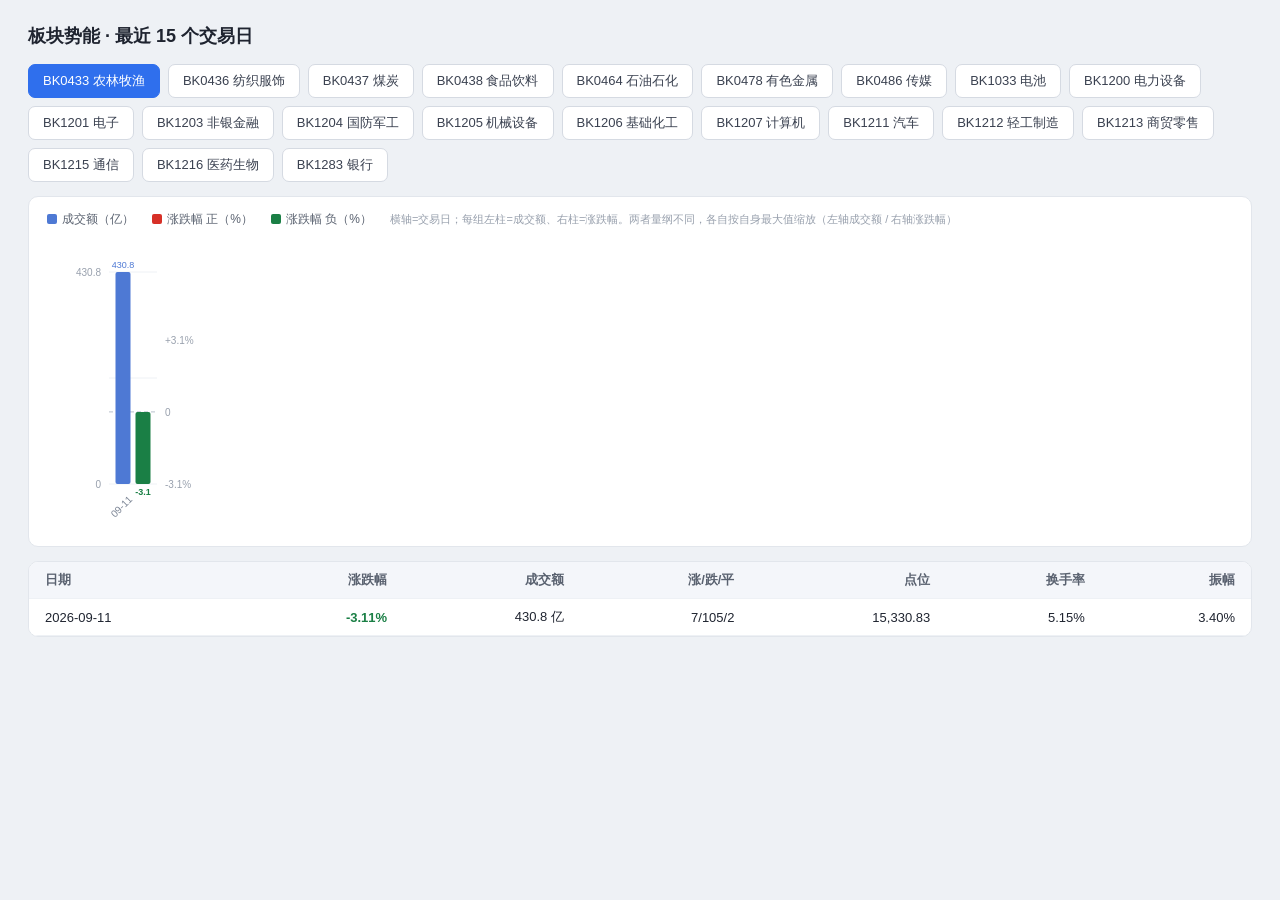
==== data/view.html @ 998f5c21 "add datasource" ====
<!DOCTYPE html><html lang="zh"><head><meta charset="utf-8"><title>板块势能 · 数据</title><style>
* { box-sizing: border-box; }
body { margin: 0; padding: 24px 28px; background: #eef1f5; color: #1f2430;
       font-family: -apple-system, "Segoe UI", "PingFang SC", "Microsoft YaHei", sans-serif; }
h1 { font-size: 18px; margin: 0 0 4px; }
.tabs { display: flex; flex-wrap: wrap; gap: 8px; margin: 16px 0 14px; }
.tab { padding: 7px 14px; font-size: 13px; border: 1px solid #d5dae2; background: #fff;
       border-radius: 7px; cursor: pointer; color: #3a4150; }
.tab:hover { border-color: #2f6fed; color: #2f6fed; }
.tab.active { background: #2f6fed; color: #fff; border-color: #2f6fed; }
.panel { display: none; }
.panel.active { display: block; }
.wrap { overflow: auto; max-height: 72vh; border: 1px solid #e2e6ec;
        border-radius: 10px; background: #fff; }
table { border-collapse: separate; border-spacing: 0; width: 100%; font-size: 13px; }
th, td { padding: 9px 16px; border-bottom: 1px solid #eef1f5; white-space: nowrap; text-align: right; }
th { position: sticky; top: 0; background: #f4f6fa; color: #5a6270; font-weight: 600; z-index: 2; }
th:first-child, td:first-child { position: sticky; left: 0; text-align: left; }
th:first-child { background: #f4f6fa; z-index: 3; }
td:first-child { background: #fff; font-weight: 500; }
tbody tr:hover td { background: #eef4ff; }
tbody tr:hover td:first-child { background: #eef4ff; }
.up { color: #d73027; font-weight: 600; }
.down { color: #1a7f45; font-weight: 600; }
.flat { color: #8a93a3; }

/* 图形化：成交额 + 涨跌幅 柱状图 */
.chart-card { background: #fff; border: 1px solid #e2e6ec; border-radius: 10px;
              padding: 14px 18px 8px; margin-bottom: 14px; overflow-x: auto; }
.legend { display: flex; flex-wrap: wrap; align-items: center; gap: 18px;
          font-size: 12px; color: #5a6270; margin-bottom: 10px; }
.legend i.sw { display: inline-block; width: 10px; height: 10px; border-radius: 2px;
               margin-right: 5px; vertical-align: -1px; }
.sw.amt { background: #4e79d4; }
.sw.up { background: #d73027; }
.sw.down { background: #1a7f45; }
.legend .hint { color: #98a0ad; font-size: 11px; }
.chart-svg { display: block; }
.chart-svg .grid { stroke: #eef1f5; stroke-width: 1; }
.chart-svg .zero { stroke: #b9c0cc; stroke-width: 1; stroke-dasharray: 4 3; }
.chart-svg .axis { font-size: 10px; fill: #98a0ad; }
.chart-svg .val { font-size: 9px; }
.chart-svg .val.amt { fill: #4e79d4; }
.chart-svg .val.up { fill: #d73027; }
.chart-svg .val.down { fill: #1a7f45; }
.chart-svg .val.na { fill: #c2c8d2; }
.chart-svg .date { font-size: 10px; fill: #7b8494; }
</style></head><body><h1>板块势能 · 最近 15 个交易日</h1><div class="tabs"><button class="tab active" data-tab="BK0433" onclick="showTab('BK0433')">BK0433 农林牧渔</button><button class="tab" data-tab="BK0436" onclick="showTab('BK0436')">BK0436 纺织服饰</button><button class="tab" data-tab="BK0437" onclick="showTab('BK0437')">BK0437 煤炭</button><button class="tab" data-tab="BK0438" onclick="showTab('BK0438')">BK0438 食品饮料</button><button class="tab" data-tab="BK0464" onclick="showTab('BK0464')">BK0464 石油石化</button><button class="tab" data-tab="BK0478" onclick="showTab('BK0478')">BK0478 有色金属</button><button class="tab" data-tab="BK0486" onclick="showTab('BK0486')">BK0486 传媒</button><button class="tab" data-tab="BK1033" onclick="showTab('BK1033')">BK1033 电池</button><button class="tab" data-tab="BK1200" onclick="showTab('BK1200')">BK1200 电力设备</button><button class="tab" data-tab="BK1201" onclick="showTab('BK1201')">BK1201 电子</button><button class="tab" data-tab="BK1203" onclick="showTab('BK1203')">BK1203 非银金融</button><button class="tab" data-tab="BK1204" onclick="showTab('BK1204')">BK1204 国防军工</button><button class="tab" data-tab="BK1205" onclick="showTab('BK1205')">BK1205 机械设备</button><button class="tab" data-tab="BK1206" onclick="showTab('BK1206')">BK1206 基础化工</button><button class="tab" data-tab="BK1207" onclick="showTab('BK1207')">BK1207 计算机</button><button class="tab" data-tab="BK1211" onclick="showTab('BK1211')">BK1211 汽车</button><button class="tab" data-tab="BK1212" onclick="showTab('BK1212')">BK1212 轻工制造</button><button class="tab" data-tab="BK1213" onclick="showTab('BK1213')">BK1213 商贸零售</button><button class="tab" data-tab="BK1215" onclick="showTab('BK1215')">BK1215 通信</button><button class="tab" data-tab="BK1216" onclick="showTab('BK1216')">BK1216 医药生物</button><button class="tab" data-tab="BK1283" onclick="showTab('BK1283')">BK1283 银行</button></div><div class="panel active" id="panel-BK0433"><div class="chart-card"><div class="legend"><span><i class="sw amt"></i>成交额（亿）</span><span><i class="sw up"></i>涨跌幅 正（%）</span><span><i class="sw down"></i>涨跌幅 负（%）</span><span class="hint">横轴=交易日；每组左柱=成交额、右柱=涨跌幅。两者量纲不同，各自按自身最大值缩放（左轴成交额 / 右轴涨跌幅）</span></div><svg class="chart-svg" width="166" height="300" viewBox="0 0 166 300" xmlns="http://www.w3.org/2000/svg"><line class="grid" x1="62" y1="246.0" x2="110" y2="246.0"/><line class="grid" x1="62" y1="140.0" x2="110" y2="140.0"/><line class="grid" x1="62" y1="34.0" x2="110" y2="34.0"/><text class="axis amt" x="54" y="250" text-anchor="end">0</text><text class="axis amt" x="54" y="38" text-anchor="end">430.8</text><line class="zero" x1="62" y1="173.9" x2="110" y2="173.9"/><text class="axis pct" x="118" y="105.84000000000002">+3.1%</text><text class="axis pct" x="118" y="177.92000000000002">0</text><text class="axis pct" x="118" y="250.0">-3.1%</text><rect x="68.5" y="34.0" width="15" height="212.0" rx="2" fill="#4e79d4"><title>2026-09-11 成交额 430.8 亿</title></rect><text class="val amt" x="76.0" y="30.0" text-anchor="middle">430.8</text><rect x="88.5" y="173.9" width="15" height="72.1" rx="2" fill="#1a7f45"><title>2026-09-11 涨跌幅 -3.11%</title></rect><text class="val down" x="96.0" y="257.0" text-anchor="middle">-3.1</text><text class="date" x="86.0" y="262" text-anchor="end" transform="rotate(-45 86.0 262)">09-11</text></svg></div><div class="wrap"><table><thead><tr><th>日期</th><th>涨跌幅</th><th>成交额</th><th>涨/跌/平</th><th>点位</th><th>换手率</th><th>振幅</th></tr></thead><tbody><tr><td>2026-09-11</td><td><span class="down">-3.11%</span></td><td>430.8 亿</td><td>7/105/2</td><td>15,330.83</td><td>5.15%</td><td>3.40%</td></tr></tbody></table></div></div><div class="panel" id="panel-BK0436"><div class="chart-card"><div class="legend"><span><i class="sw amt"></i>成交额（亿）</span><span><i class="sw up"></i>涨跌幅 正（%）</span><span><i class="sw down"></i>涨跌幅 负（%）</span><span class="hint">横轴=交易日；每组左柱=成交额、右柱=涨跌幅。两者量纲不同，各自按自身最大值缩放（左轴成交额 / 右轴涨跌幅）</span></div><svg class="chart-svg" width="166" height="300" viewBox="0 0 166 300" xmlns="http://www.w3.org/2000/svg"><line class="grid" x1="62" y1="246.0" x2="110" y2="246.0"/><line class="grid" x1="62" y1="140.0" x2="110" y2="140.0"/><line class="grid" x1="62" y1="34.0" x2="110" y2="34.0"/><text class="axis amt" x="54" y="250" text-anchor="end">0</text><text class="axis amt" x="54" y="38" text-anchor="end">102.2</text><line class="zero" x1="62" y1="173.9" x2="110" y2="173.9"/><text class="axis pct" x="118" y="105.84000000000002">+2.4%</text><text class="axis pct" x="118" y="177.92000000000002">0</text><text class="axis pct" x="118" y="250.0">-2.4%</text><rect x="68.5" y="34.0" width="15" height="212.0" rx="2" fill="#4e79d4"><title>2026-09-11 成交额 102.2 亿</title></rect><text class="val amt" x="76.0" y="30.0" text-anchor="middle">102.2</text><rect x="88.5" y="173.9" width="15" height="72.1" rx="2" fill="#1a7f45"><title>2026-09-11 涨跌幅 -2.37%</title></rect><text class="val down" x="96.0" y="257.0" text-anchor="middle">-2.4</text><text class="date" x="86.0" y="262" text-anchor="end" transform="rotate(-45 86.0 262)">09-11</text></svg></div><div class="wrap"><table><thead><tr><th>日期</th><th>涨跌幅</th><th>成交额</th><th>涨/跌/平</th><th>点位</th><th>换手率</th><th>振幅</th></tr></thead><tbody><tr><td>2026-09-11</td><td><span class="down">-2.37%</span></td><td>102.2 亿</td><td>8/100/4</td><td>13,237.11</td><td>1.89%</td><td>2.51%</td></tr></tbody></table></div></div><div class="panel" id="panel-BK0437"><div class="chart-card"><div class="legend"><span><i class="sw amt"></i>成交额（亿）</span><span><i class="sw up"></i>涨跌幅 正（%）</span><span><i class="sw down"></i>涨跌幅 负（%）</span><span class="hint">横轴=交易日；每组左柱=成交额、右柱=涨跌幅。两者量纲不同，各自按自身最大值缩放（左轴成交额 / 右轴涨跌幅）</span></div><svg class="chart-svg" width="166" height="300" viewBox="0 0 166 300" xmlns="http://www.w3.org/2000/svg"><line class="grid" x1="62" y1="246.0" x2="110" y2="246.0"/><line class="grid" x1="62" y1="140.0" x2="110" y2="140.0"/><line class="grid" x1="62" y1="34.0" x2="110" y2="34.0"/><text class="axis amt" x="54" y="250" text-anchor="end">0</text><text class="axis amt" x="54" y="38" text-anchor="end">158.4</text><line class="zero" x1="62" y1="173.9" x2="110" y2="173.9"/><text class="axis pct" x="118" y="105.84000000000002">+3.0%</text><text class="axis pct" x="118" y="177.92000000000002">0</text><text class="axis pct" x="118" y="250.0">-3.0%</text><rect x="68.5" y="34.0" width="15" height="212.0" rx="2" fill="#4e79d4"><title>2026-09-11 成交额 158.4 亿</title></rect><text class="val amt" x="76.0" y="30.0" text-anchor="middle">158.4</text><rect x="88.5" y="173.9" width="15" height="72.1" rx="2" fill="#1a7f45"><title>2026-09-11 涨跌幅 -2.98%</title></rect><text class="val down" x="96.0" y="257.0" text-anchor="middle">-3.0</text><text class="date" x="86.0" y="262" text-anchor="end" transform="rotate(-45 86.0 262)">09-11</text></svg></div><div class="wrap"><table><thead><tr><th>日期</th><th>涨跌幅</th><th>成交额</th><th>涨/跌/平</th><th>点位</th><th>换手率</th><th>振幅</th></tr></thead><tbody><tr><td>2026-09-11</td><td><span class="down">-2.98%</span></td><td>158.4 亿</td><td>1/33/0</td><td>14,318.35</td><td>1.78%</td><td>4.03%</td></tr></tbody></table></div></div><div class="panel" id="panel-BK0438"><div class="chart-card"><div class="legend"><span><i class="sw amt"></i>成交额（亿）</span><span><i class="sw up"></i>涨跌幅 正（%）</span><span><i class="sw down"></i>涨跌幅 负（%）</span><span class="hint">横轴=交易日；每组左柱=成交额、右柱=涨跌幅。两者量纲不同，各自按自身最大值缩放（左轴成交额 / 右轴涨跌幅）</span></div><svg class="chart-svg" width="166" height="300" viewBox="0 0 166 300" xmlns="http://www.w3.org/2000/svg"><line class="grid" x1="62" y1="246.0" x2="110" y2="246.0"/><line class="grid" x1="62" y1="140.0" x2="110" y2="140.0"/><line class="grid" x1="62" y1="34.0" x2="110" y2="34.0"/><text class="axis amt" x="54" y="250" text-anchor="end">0</text><text class="axis amt" x="54" y="38" text-anchor="end">259.5</text><line class="zero" x1="62" y1="173.9" x2="110" y2="173.9"/><text class="axis pct" x="118" y="105.84000000000002">+2.6%</text><text class="axis pct" x="118" y="177.92000000000002">0</text><text class="axis pct" x="118" y="250.0">-2.6%</text><rect x="68.5" y="34.0" width="15" height="212.0" rx="2" fill="#4e79d4"><title>2026-09-11 成交额 259.5 亿</title></rect><text class="val amt" x="76.0" y="30.0" text-anchor="middle">259.5</text><rect x="88.5" y="173.9" width="15" height="72.1" rx="2" fill="#1a7f45"><title>2026-09-11 涨跌幅 -2.61%</title></rect><text class="val down" x="96.0" y="257.0" text-anchor="middle">-2.6</text><text class="date" x="86.0" y="262" text-anchor="end" transform="rotate(-45 86.0 262)">09-11</text></svg></div><div class="wrap"><table><thead><tr><th>日期</th><th>涨跌幅</th><th>成交额</th><th>涨/跌/平</th><th>点位</th><th>换手率</th><th>振幅</th></tr></thead><tbody><tr><td>2026-09-11</td><td><span class="down">-2.61%</span></td><td>259.5 亿</td><td>9/119/2</td><td>25,776.65</td><td>1.71%</td><td>2.63%</td></tr></tbody></table></div></div><div class="panel" id="panel-BK0464"><div class="chart-card"><div class="legend"><span><i class="sw amt"></i>成交额（亿）</span><span><i class="sw up"></i>涨跌幅 正（%）</span><span><i class="sw down"></i>涨跌幅 负（%）</span><span class="hint">横轴=交易日；每组左柱=成交额、右柱=涨跌幅。两者量纲不同，各自按自身最大值缩放（左轴成交额 / 右轴涨跌幅）</span></div><svg class="chart-svg" width="166" height="300" viewBox="0 0 166 300" xmlns="http://www.w3.org/2000/svg"><line class="grid" x1="62" y1="246.0" x2="110" y2="246.0"/><line class="grid" x1="62" y1="140.0" x2="110" y2="140.0"/><line class="grid" x1="62" y1="34.0" x2="110" y2="34.0"/><text class="axis amt" x="54" y="250" text-anchor="end">0</text><text class="axis amt" x="54" y="38" text-anchor="end">230.9</text><line class="zero" x1="62" y1="173.9" x2="110" y2="173.9"/><text class="axis pct" x="118" y="105.84000000000002">+3.3%</text><text class="axis pct" x="118" y="177.92000000000002">0</text><text class="axis pct" x="118" y="250.0">-3.3%</text><rect x="68.5" y="34.0" width="15" height="212.0" rx="2" fill="#4e79d4"><title>2026-09-11 成交额 230.9 亿</title></rect><text class="val amt" x="76.0" y="30.0" text-anchor="middle">230.9</text><rect x="88.5" y="173.9" width="15" height="72.1" rx="2" fill="#1a7f45"><title>2026-09-11 涨跌幅 -3.26%</title></rect><text class="val down" x="96.0" y="257.0" text-anchor="middle">-3.3</text><text class="date" x="86.0" y="262" text-anchor="end" transform="rotate(-45 86.0 262)">09-11</text></svg></div><div class="wrap"><table><thead><tr><th>日期</th><th>涨跌幅</th><th>成交额</th><th>涨/跌/平</th><th>点位</th><th>换手率</th><th>振幅</th></tr></thead><tbody><tr><td>2026-09-11</td><td><span class="down">-3.26%</span></td><td>230.9 亿</td><td>1/48/0</td><td>6,679.59</td><td>0.68%</td><td>4.45%</td></tr></tbody></table></div></div><div class="panel" id="panel-BK0478"><div class="chart-card"><div class="legend"><span><i class="sw amt"></i>成交额（亿）</span><span><i class="sw up"></i>涨跌幅 正（%）</span><span><i class="sw down"></i>涨跌幅 负（%）</span><span class="hint">横轴=交易日；每组左柱=成交额、右柱=涨跌幅。两者量纲不同，各自按自身最大值缩放（左轴成交额 / 右轴涨跌幅）</span></div><svg class="chart-svg" width="166" height="300" viewBox="0 0 166 300" xmlns="http://www.w3.org/2000/svg"><line class="grid" x1="62" y1="246.0" x2="110" y2="246.0"/><line class="grid" x1="62" y1="140.0" x2="110" y2="140.0"/><line class="grid" x1="62" y1="34.0" x2="110" y2="34.0"/><text class="axis amt" x="54" y="250" text-anchor="end">0</text><text class="axis amt" x="54" y="38" text-anchor="end">1,238.3</text><line class="zero" x1="62" y1="173.9" x2="110" y2="173.9"/><text class="axis pct" x="118" y="105.84000000000002">+3.1%</text><text class="axis pct" x="118" y="177.92000000000002">0</text><text class="axis pct" x="118" y="250.0">-3.1%</text><rect x="68.5" y="34.0" width="15" height="212.0" rx="2" fill="#4e79d4"><title>2026-09-11 成交额 1,238.3 亿</title></rect><text class="val amt" x="76.0" y="30.0" text-anchor="middle">1,238.3</text><rect x="88.5" y="173.9" width="15" height="72.1" rx="2" fill="#1a7f45"><title>2026-09-11 涨跌幅 -3.12%</title></rect><text class="val down" x="96.0" y="257.0" text-anchor="middle">-3.1</text><text class="date" x="86.0" y="262" text-anchor="end" transform="rotate(-45 86.0 262)">09-11</text></svg></div><div class="wrap"><table><thead><tr><th>日期</th><th>涨跌幅</th><th>成交额</th><th>涨/跌/平</th><th>点位</th><th>换手率</th><th>振幅</th></tr></thead><tbody><tr><td>2026-09-11</td><td><span class="down">-3.12%</span></td><td>1,238.3 亿</td><td>9/135/1</td><td>26,880.83</td><td>2.91%</td><td>3.01%</td></tr></tbody></table></div></div><div class="panel" id="panel-BK0486"><div class="chart-card"><div class="legend"><span><i class="sw amt"></i>成交额（亿）</span><span><i class="sw up"></i>涨跌幅 正（%）</span><span><i class="sw down"></i>涨跌幅 负（%）</span><span class="hint">横轴=交易日；每组左柱=成交额、右柱=涨跌幅。两者量纲不同，各自按自身最大值缩放（左轴成交额 / 右轴涨跌幅）</span></div><svg class="chart-svg" width="166" height="300" viewBox="0 0 166 300" xmlns="http://www.w3.org/2000/svg"><line class="grid" x1="62" y1="246.0" x2="110" y2="246.0"/><line class="grid" x1="62" y1="140.0" x2="110" y2="140.0"/><line class="grid" x1="62" y1="34.0" x2="110" y2="34.0"/><text class="axis amt" x="54" y="250" text-anchor="end">0</text><text class="axis amt" x="54" y="38" text-anchor="end">431.6</text><line class="zero" x1="62" y1="173.9" x2="110" y2="173.9"/><text class="axis pct" x="118" y="105.84000000000002">+0.7%</text><text class="axis pct" x="118" y="177.92000000000002">0</text><text class="axis pct" x="118" y="250.0">-0.7%</text><rect x="68.5" y="34.0" width="15" height="212.0" rx="2" fill="#4e79d4"><title>2026-09-11 成交额 431.6 亿</title></rect><text class="val amt" x="76.0" y="30.0" text-anchor="middle">431.6</text><rect x="88.5" y="173.9" width="15" height="72.1" rx="2" fill="#1a7f45"><title>2026-09-11 涨跌幅 -0.74%</title></rect><text class="val down" x="96.0" y="257.0" text-anchor="middle">-0.7</text><text class="date" x="86.0" y="262" text-anchor="end" transform="rotate(-45 86.0 262)">09-11</text></svg></div><div class="wrap"><table><thead><tr><th>日期</th><th>涨跌幅</th><th>成交额</th><th>涨/跌/平</th><th>点位</th><th>换手率</th><th>振幅</th></tr></thead><tbody><tr><td>2026-09-11</td><td><span class="down">-0.74%</span></td><td>431.6 亿</td><td>24/97/7</td><td>9,809.04</td><td>2.89%</td><td>2.62%</td></tr></tbody></table></div></div><div class="panel" id="panel-BK1033"><div class="chart-card"><div class="legend"><span><i class="sw amt"></i>成交额（亿）</span><span><i class="sw up"></i>涨跌幅 正（%）</span><span><i class="sw down"></i>涨跌幅 负（%）</span><span class="hint">横轴=交易日；每组左柱=成交额、右柱=涨跌幅。两者量纲不同，各自按自身最大值缩放（左轴成交额 / 右轴涨跌幅）</span></div><svg class="chart-svg" width="166" height="300" viewBox="0 0 166 300" xmlns="http://www.w3.org/2000/svg"><line class="grid" x1="62" y1="246.0" x2="110" y2="246.0"/><line class="grid" x1="62" y1="140.0" x2="110" y2="140.0"/><line class="grid" x1="62" y1="34.0" x2="110" y2="34.0"/><text class="axis amt" x="54" y="250" text-anchor="end">0</text><text class="axis amt" x="54" y="38" text-anchor="end">464.3</text><line class="zero" x1="62" y1="173.9" x2="110" y2="173.9"/><text class="axis pct" x="118" y="105.84000000000002">+2.5%</text><text class="axis pct" x="118" y="177.92000000000002">0</text><text class="axis pct" x="118" y="250.0">-2.5%</text><rect x="68.5" y="34.0" width="15" height="212.0" rx="2" fill="#4e79d4"><title>2026-09-11 成交额 464.3 亿</title></rect><text class="val amt" x="76.0" y="30.0" text-anchor="middle">464.3</text><rect x="88.5" y="173.9" width="15" height="72.1" rx="2" fill="#1a7f45"><title>2026-09-11 涨跌幅 -2.45%</title></rect><text class="val down" x="96.0" y="257.0" text-anchor="middle">-2.5</text><text class="date" x="86.0" y="262" text-anchor="end" transform="rotate(-45 86.0 262)">09-11</text></svg></div><div class="wrap"><table><thead><tr><th>日期</th><th>涨跌幅</th><th>成交额</th><th>涨/跌/平</th><th>点位</th><th>换手率</th><th>振幅</th></tr></thead><tbody><tr><td>2026-09-11</td><td><span class="down">-2.45%</span></td><td>464.3 亿</td><td>8/98/1</td><td>1,241.95</td><td>2.35%</td><td>3.32%</td></tr></tbody></table></div></div><div class="panel" id="panel-BK1200"><div class="chart-card"><div class="legend"><span><i class="sw amt"></i>成交额（亿）</span><span><i class="sw up"></i>涨跌幅 正（%）</span><span><i class="sw down"></i>涨跌幅 负（%）</span><span class="hint">横轴=交易日；每组左柱=成交额、右柱=涨跌幅。两者量纲不同，各自按自身最大值缩放（左轴成交额 / 右轴涨跌幅）</span></div><svg class="chart-svg" width="166" height="300" viewBox="0 0 166 300" xmlns="http://www.w3.org/2000/svg"><line class="grid" x1="62" y1="246.0" x2="110" y2="246.0"/><line class="grid" x1="62" y1="140.0" x2="110" y2="140.0"/><line class="grid" x1="62" y1="34.0" x2="110" y2="34.0"/><text class="axis amt" x="54" y="250" text-anchor="end">0</text><text class="axis amt" x="54" y="38" text-anchor="end">1,351.2</text><line class="zero" x1="62" y1="173.9" x2="110" y2="173.9"/><text class="axis pct" x="118" y="105.84000000000002">+1.8%</text><text class="axis pct" x="118" y="177.92000000000002">0</text><text class="axis pct" x="118" y="250.0">-1.8%</text><rect x="68.5" y="34.0" width="15" height="212.0" rx="2" fill="#4e79d4"><title>2026-09-11 成交额 1,351.2 亿</title></rect><text class="val amt" x="76.0" y="30.0" text-anchor="middle">1,351.2</text><rect x="88.5" y="173.9" width="15" height="72.1" rx="2" fill="#1a7f45"><title>2026-09-11 涨跌幅 -1.83%</title></rect><text class="val down" x="96.0" y="257.0" text-anchor="middle">-1.8</text><text class="date" x="86.0" y="262" text-anchor="end" transform="rotate(-45 86.0 262)">09-11</text></svg></div><div class="wrap"><table><thead><tr><th>日期</th><th>涨跌幅</th><th>成交额</th><th>涨/跌/平</th><th>点位</th><th>换手率</th><th>振幅</th></tr></thead><tbody><tr><td>2026-09-11</td><td><span class="down">-1.83%</span></td><td>1,351.2 亿</td><td>51/358/3</td><td>5,752.73</td><td>2.35%</td><td>2.51%</td></tr></tbody></table></div></div><div class="panel" id="panel-BK1201"><div class="chart-card"><div class="legend"><span><i class="sw amt"></i>成交额（亿）</span><span><i class="sw up"></i>涨跌幅 正（%）</span><span><i class="sw down"></i>涨跌幅 负（%）</span><span class="hint">横轴=交易日；每组左柱=成交额、右柱=涨跌幅。两者量纲不同，各自按自身最大值缩放（左轴成交额 / 右轴涨跌幅）</span></div><svg class="chart-svg" width="166" height="300" viewBox="0 0 166 300" xmlns="http://www.w3.org/2000/svg"><line class="grid" x1="62" y1="246.0" x2="110" y2="246.0"/><line class="grid" x1="62" y1="140.0" x2="110" y2="140.0"/><line class="grid" x1="62" y1="34.0" x2="110" y2="34.0"/><text class="axis amt" x="54" y="250" text-anchor="end">0</text><text class="axis amt" x="54" y="38" text-anchor="end">4,886.2</text><line class="zero" x1="62" y1="173.9" x2="110" y2="173.9"/><text class="axis pct" x="118" y="105.84000000000002">+1.1%</text><text class="axis pct" x="118" y="177.92000000000002">0</text><text class="axis pct" x="118" y="250.0">-1.1%</text><rect x="68.5" y="34.0" width="15" height="212.0" rx="2" fill="#4e79d4"><title>2026-09-11 成交额 4,886.2 亿</title></rect><text class="val amt" x="76.0" y="30.0" text-anchor="middle">4,886.2</text><rect x="88.5" y="173.9" width="15" height="72.1" rx="2" fill="#1a7f45"><title>2026-09-11 涨跌幅 -1.10%</title></rect><text class="val down" x="96.0" y="257.0" text-anchor="middle">-1.1</text><text class="date" x="86.0" y="262" text-anchor="end" transform="rotate(-45 86.0 262)">09-11</text></svg></div><div class="wrap"><table><thead><tr><th>日期</th><th>涨跌幅</th><th>成交额</th><th>涨/跌/平</th><th>点位</th><th>换手率</th><th>振幅</th></tr></thead><tbody><tr><td>2026-09-11</td><td><span class="down">-1.10%</span></td><td>4,886.2 亿</td><td>97/420/4</td><td>12,730.57</td><td>3.19%</td><td>3.63%</td></tr></tbody></table></div></div><div class="panel" id="panel-BK1203"><div class="chart-card"><div class="legend"><span><i class="sw amt"></i>成交额（亿）</span><span><i class="sw up"></i>涨跌幅 正（%）</span><span><i class="sw down"></i>涨跌幅 负（%）</span><span class="hint">横轴=交易日；每组左柱=成交额、右柱=涨跌幅。两者量纲不同，各自按自身最大值缩放（左轴成交额 / 右轴涨跌幅）</span></div><svg class="chart-svg" width="166" height="300" viewBox="0 0 166 300" xmlns="http://www.w3.org/2000/svg"><line class="grid" x1="62" y1="246.0" x2="110" y2="246.0"/><line class="grid" x1="62" y1="140.0" x2="110" y2="140.0"/><line class="grid" x1="62" y1="34.0" x2="110" y2="34.0"/><text class="axis amt" x="54" y="250" text-anchor="end">0</text><text class="axis amt" x="54" y="38" text-anchor="end">472.8</text><line class="zero" x1="62" y1="173.9" x2="110" y2="173.9"/><text class="axis pct" x="118" y="105.84000000000002">+3.8%</text><text class="axis pct" x="118" y="177.92000000000002">0</text><text class="axis pct" x="118" y="250.0">-3.8%</text><rect x="68.5" y="34.0" width="15" height="212.0" rx="2" fill="#4e79d4"><title>2026-09-11 成交额 472.8 亿</title></rect><text class="val amt" x="76.0" y="30.0" text-anchor="middle">472.8</text><rect x="88.5" y="173.9" width="15" height="72.1" rx="2" fill="#1a7f45"><title>2026-09-11 涨跌幅 -3.79%</title></rect><text class="val down" x="96.0" y="257.0" text-anchor="middle">-3.8</text><text class="date" x="86.0" y="262" text-anchor="end" transform="rotate(-45 86.0 262)">09-11</text></svg></div><div class="wrap"><table><thead><tr><th>日期</th><th>涨跌幅</th><th>成交额</th><th>涨/跌/平</th><th>点位</th><th>换手率</th><th>振幅</th></tr></thead><tbody><tr><td>2026-09-11</td><td><span class="down">-3.79%</span></td><td>472.8 亿</td><td>0/80/0</td><td>2,394.96</td><td>1.09%</td><td>3.12%</td></tr></tbody></table></div></div><div class="panel" id="panel-BK1204"><div class="chart-card"><div class="legend"><span><i class="sw amt"></i>成交额（亿）</span><span><i class="sw up"></i>涨跌幅 正（%）</span><span><i class="sw down"></i>涨跌幅 负（%）</span><span class="hint">横轴=交易日；每组左柱=成交额、右柱=涨跌幅。两者量纲不同，各自按自身最大值缩放（左轴成交额 / 右轴涨跌幅）</span></div><svg class="chart-svg" width="166" height="300" viewBox="0 0 166 300" xmlns="http://www.w3.org/2000/svg"><line class="grid" x1="62" y1="246.0" x2="110" y2="246.0"/><line class="grid" x1="62" y1="140.0" x2="110" y2="140.0"/><line class="grid" x1="62" y1="34.0" x2="110" y2="34.0"/><text class="axis amt" x="54" y="250" text-anchor="end">0</text><text class="axis amt" x="54" y="38" text-anchor="end">730.6</text><line class="zero" x1="62" y1="173.9" x2="110" y2="173.9"/><text class="axis pct" x="118" y="105.84000000000002">+0.1%</text><text class="axis pct" x="118" y="177.92000000000002">0</text><text class="axis pct" x="118" y="250.0">-0.1%</text><rect x="68.5" y="34.0" width="15" height="212.0" rx="2" fill="#4e79d4"><title>2026-09-11 成交额 730.6 亿</title></rect><text class="val amt" x="76.0" y="30.0" text-anchor="middle">730.6</text><rect x="88.5" y="101.8" width="15" height="72.1" rx="2" fill="#d73027"><title>2026-09-11 涨跌幅 +0.07%</title></rect><text class="val up" x="96.0" y="97.8" text-anchor="middle">+0.1</text><text class="date" x="86.0" y="262" text-anchor="end" transform="rotate(-45 86.0 262)">09-11</text></svg></div><div class="wrap"><table><thead><tr><th>日期</th><th>涨跌幅</th><th>成交额</th><th>涨/跌/平</th><th>点位</th><th>换手率</th><th>振幅</th></tr></thead><tbody><tr><td>2026-09-11</td><td><span class="up">+0.07%</span></td><td>730.6 亿</td><td>56/85/0</td><td>5,631.46</td><td>3.13%</td><td>2.75%</td></tr></tbody></table></div></div><div class="panel" id="panel-BK1205"><div class="chart-card"><div class="legend"><span><i class="sw amt"></i>成交额（亿）</span><span><i class="sw up"></i>涨跌幅 正（%）</span><span><i class="sw down"></i>涨跌幅 负（%）</span><span class="hint">横轴=交易日；每组左柱=成交额、右柱=涨跌幅。两者量纲不同，各自按自身最大值缩放（左轴成交额 / 右轴涨跌幅）</span></div><svg class="chart-svg" width="166" height="300" viewBox="0 0 166 300" xmlns="http://www.w3.org/2000/svg"><line class="grid" x1="62" y1="246.0" x2="110" y2="246.0"/><line class="grid" x1="62" y1="140.0" x2="110" y2="140.0"/><line class="grid" x1="62" y1="34.0" x2="110" y2="34.0"/><text class="axis amt" x="54" y="250" text-anchor="end">0</text><text class="axis amt" x="54" y="38" text-anchor="end">1,372.5</text><line class="zero" x1="62" y1="173.9" x2="110" y2="173.9"/><text class="axis pct" x="118" y="105.84000000000002">+2.1%</text><text class="axis pct" x="118" y="177.92000000000002">0</text><text class="axis pct" x="118" y="250.0">-2.1%</text><rect x="68.5" y="34.0" width="15" height="212.0" rx="2" fill="#4e79d4"><title>2026-09-11 成交额 1,372.5 亿</title></rect><text class="val amt" x="76.0" y="30.0" text-anchor="middle">1,372.5</text><rect x="88.5" y="173.9" width="15" height="72.1" rx="2" fill="#1a7f45"><title>2026-09-11 涨跌幅 -2.15%</title></rect><text class="val down" x="96.0" y="257.0" text-anchor="middle">-2.1</text><text class="date" x="86.0" y="262" text-anchor="end" transform="rotate(-45 86.0 262)">09-11</text></svg></div><div class="wrap"><table><thead><tr><th>日期</th><th>涨跌幅</th><th>成交额</th><th>涨/跌/平</th><th>点位</th><th>换手率</th><th>振幅</th></tr></thead><tbody><tr><td>2026-09-11</td><td><span class="down">-2.15%</span></td><td>1,372.5 亿</td><td>50/567/11</td><td>4,535.18</td><td>2.03%</td><td>3.07%</td></tr></tbody></table></div></div><div class="panel" id="panel-BK1206"><div class="chart-card"><div class="legend"><span><i class="sw amt"></i>成交额（亿）</span><span><i class="sw up"></i>涨跌幅 正（%）</span><span><i class="sw down"></i>涨跌幅 负（%）</span><span class="hint">横轴=交易日；每组左柱=成交额、右柱=涨跌幅。两者量纲不同，各自按自身最大值缩放（左轴成交额 / 右轴涨跌幅）</span></div><svg class="chart-svg" width="166" height="300" viewBox="0 0 166 300" xmlns="http://www.w3.org/2000/svg"><line class="grid" x1="62" y1="246.0" x2="110" y2="246.0"/><line class="grid" x1="62" y1="140.0" x2="110" y2="140.0"/><line class="grid" x1="62" y1="34.0" x2="110" y2="34.0"/><text class="axis amt" x="54" y="250" text-anchor="end">0</text><text class="axis amt" x="54" y="38" text-anchor="end">1,080.8</text><line class="zero" x1="62" y1="173.9" x2="110" y2="173.9"/><text class="axis pct" x="118" y="105.84000000000002">+2.6%</text><text class="axis pct" x="118" y="177.92000000000002">0</text><text class="axis pct" x="118" y="250.0">-2.6%</text><rect x="68.5" y="34.0" width="15" height="212.0" rx="2" fill="#4e79d4"><title>2026-09-11 成交额 1,080.8 亿</title></rect><text class="val amt" x="76.0" y="30.0" text-anchor="middle">1,080.8</text><rect x="88.5" y="173.9" width="15" height="72.1" rx="2" fill="#1a7f45"><title>2026-09-11 涨跌幅 -2.56%</title></rect><text class="val down" x="96.0" y="257.0" text-anchor="middle">-2.6</text><text class="date" x="86.0" y="262" text-anchor="end" transform="rotate(-45 86.0 262)">09-11</text></svg></div><div class="wrap"><table><thead><tr><th>日期</th><th>涨跌幅</th><th>成交额</th><th>涨/跌/平</th><th>点位</th><th>换手率</th><th>振幅</th></tr></thead><tbody><tr><td>2026-09-11</td><td><span class="down">-2.56%</span></td><td>1,080.8 亿</td><td>35/418/4</td><td>3,565.72</td><td>2.76%</td><td>3.11%</td></tr></tbody></table></div></div><div class="panel" id="panel-BK1207"><div class="chart-card"><div class="legend"><span><i class="sw amt"></i>成交额（亿）</span><span><i class="sw up"></i>涨跌幅 正（%）</span><span><i class="sw down"></i>涨跌幅 负（%）</span><span class="hint">横轴=交易日；每组左柱=成交额、右柱=涨跌幅。两者量纲不同，各自按自身最大值缩放（左轴成交额 / 右轴涨跌幅）</span></div><svg class="chart-svg" width="166" height="300" viewBox="0 0 166 300" xmlns="http://www.w3.org/2000/svg"><line class="grid" x1="62" y1="246.0" x2="110" y2="246.0"/><line class="grid" x1="62" y1="140.0" x2="110" y2="140.0"/><line class="grid" x1="62" y1="34.0" x2="110" y2="34.0"/><text class="axis amt" x="54" y="250" text-anchor="end">0</text><text class="axis amt" x="54" y="38" text-anchor="end">857.4</text><line class="zero" x1="62" y1="173.9" x2="110" y2="173.9"/><text class="axis pct" x="118" y="105.84000000000002">+2.1%</text><text class="axis pct" x="118" y="177.92000000000002">0</text><text class="axis pct" x="118" y="250.0">-2.1%</text><rect x="68.5" y="34.0" width="15" height="212.0" rx="2" fill="#4e79d4"><title>2026-09-11 成交额 857.4 亿</title></rect><text class="val amt" x="76.0" y="30.0" text-anchor="middle">857.4</text><rect x="88.5" y="173.9" width="15" height="72.1" rx="2" fill="#1a7f45"><title>2026-09-11 涨跌幅 -2.09%</title></rect><text class="val down" x="96.0" y="257.0" text-anchor="middle">-2.1</text><text class="date" x="86.0" y="262" text-anchor="end" transform="rotate(-45 86.0 262)">09-11</text></svg></div><div class="wrap"><table><thead><tr><th>日期</th><th>涨跌幅</th><th>成交额</th><th>涨/跌/平</th><th>点位</th><th>换手率</th><th>振幅</th></tr></thead><tbody><tr><td>2026-09-11</td><td><span class="down">-2.09%</span></td><td>857.4 亿</td><td>41/318/2</td><td>7,624.37</td><td>2.41%</td><td>2.80%</td></tr></tbody></table></div></div><div class="panel" id="panel-BK1211"><div class="chart-card"><div class="legend"><span><i class="sw amt"></i>成交额（亿）</span><span><i class="sw up"></i>涨跌幅 正（%）</span><span><i class="sw down"></i>涨跌幅 负（%）</span><span class="hint">横轴=交易日；每组左柱=成交额、右柱=涨跌幅。两者量纲不同，各自按自身最大值缩放（左轴成交额 / 右轴涨跌幅）</span></div><svg class="chart-svg" width="166" height="300" viewBox="0 0 166 300" xmlns="http://www.w3.org/2000/svg"><line class="grid" x1="62" y1="246.0" x2="110" y2="246.0"/><line class="grid" x1="62" y1="140.0" x2="110" y2="140.0"/><line class="grid" x1="62" y1="34.0" x2="110" y2="34.0"/><text class="axis amt" x="54" y="250" text-anchor="end">0</text><text class="axis amt" x="54" y="38" text-anchor="end">522.0</text><line class="zero" x1="62" y1="173.9" x2="110" y2="173.9"/><text class="axis pct" x="118" y="105.84000000000002">+1.9%</text><text class="axis pct" x="118" y="177.92000000000002">0</text><text class="axis pct" x="118" y="250.0">-1.9%</text><rect x="68.5" y="34.0" width="15" height="212.0" rx="2" fill="#4e79d4"><title>2026-09-11 成交额 522.0 亿</title></rect><text class="val amt" x="76.0" y="30.0" text-anchor="middle">522.0</text><rect x="88.5" y="173.9" width="15" height="72.1" rx="2" fill="#1a7f45"><title>2026-09-11 涨跌幅 -1.88%</title></rect><text class="val down" x="96.0" y="257.0" text-anchor="middle">-1.9</text><text class="date" x="86.0" y="262" text-anchor="end" transform="rotate(-45 86.0 262)">09-11</text></svg></div><div class="wrap"><table><thead><tr><th>日期</th><th>涨跌幅</th><th>成交额</th><th>涨/跌/平</th><th>点位</th><th>换手率</th><th>振幅</th></tr></thead><tbody><tr><td>2026-09-11</td><td><span class="down">-1.88%</span></td><td>522.0 亿</td><td>33/295/4</td><td>3,786.85</td><td>1.73%</td><td>2.41%</td></tr></tbody></table></div></div><div class="panel" id="panel-BK1212"><div class="chart-card"><div class="legend"><span><i class="sw amt"></i>成交额（亿）</span><span><i class="sw up"></i>涨跌幅 正（%）</span><span><i class="sw down"></i>涨跌幅 负（%）</span><span class="hint">横轴=交易日；每组左柱=成交额、右柱=涨跌幅。两者量纲不同，各自按自身最大值缩放（左轴成交额 / 右轴涨跌幅）</span></div><svg class="chart-svg" width="166" height="300" viewBox="0 0 166 300" xmlns="http://www.w3.org/2000/svg"><line class="grid" x1="62" y1="246.0" x2="110" y2="246.0"/><line class="grid" x1="62" y1="140.0" x2="110" y2="140.0"/><line class="grid" x1="62" y1="34.0" x2="110" y2="34.0"/><text class="axis amt" x="54" y="250" text-anchor="end">0</text><text class="axis amt" x="54" y="38" text-anchor="end">169.5</text><line class="zero" x1="62" y1="173.9" x2="110" y2="173.9"/><text class="axis pct" x="118" y="105.84000000000002">+2.1%</text><text class="axis pct" x="118" y="177.92000000000002">0</text><text class="axis pct" x="118" y="250.0">-2.1%</text><rect x="68.5" y="34.0" width="15" height="212.0" rx="2" fill="#4e79d4"><title>2026-09-11 成交额 169.5 亿</title></rect><text class="val amt" x="76.0" y="30.0" text-anchor="middle">169.5</text><rect x="88.5" y="173.9" width="15" height="72.1" rx="2" fill="#1a7f45"><title>2026-09-11 涨跌幅 -2.14%</title></rect><text class="val down" x="96.0" y="257.0" text-anchor="middle">-2.1</text><text class="date" x="86.0" y="262" text-anchor="end" transform="rotate(-45 86.0 262)">09-11</text></svg></div><div class="wrap"><table><thead><tr><th>日期</th><th>涨跌幅</th><th>成交额</th><th>涨/跌/平</th><th>点位</th><th>换手率</th><th>振幅</th></tr></thead><tbody><tr><td>2026-09-11</td><td><span class="down">-2.14%</span></td><td>169.5 亿</td><td>18/151/1</td><td>3,233.34</td><td>2.20%</td><td>2.49%</td></tr></tbody></table></div></div><div class="panel" id="panel-BK1213"><div class="chart-card"><div class="legend"><span><i class="sw amt"></i>成交额（亿）</span><span><i class="sw up"></i>涨跌幅 正（%）</span><span><i class="sw down"></i>涨跌幅 负（%）</span><span class="hint">横轴=交易日；每组左柱=成交额、右柱=涨跌幅。两者量纲不同，各自按自身最大值缩放（左轴成交额 / 右轴涨跌幅）</span></div><svg class="chart-svg" width="166" height="300" viewBox="0 0 166 300" xmlns="http://www.w3.org/2000/svg"><line class="grid" x1="62" y1="246.0" x2="110" y2="246.0"/><line class="grid" x1="62" y1="140.0" x2="110" y2="140.0"/><line class="grid" x1="62" y1="34.0" x2="110" y2="34.0"/><text class="axis amt" x="54" y="250" text-anchor="end">0</text><text class="axis amt" x="54" y="38" text-anchor="end">230.3</text><line class="zero" x1="62" y1="173.9" x2="110" y2="173.9"/><text class="axis pct" x="118" y="105.84000000000002">+2.8%</text><text class="axis pct" x="118" y="177.92000000000002">0</text><text class="axis pct" x="118" y="250.0">-2.8%</text><rect x="68.5" y="34.0" width="15" height="212.0" rx="2" fill="#4e79d4"><title>2026-09-11 成交额 230.3 亿</title></rect><text class="val amt" x="76.0" y="30.0" text-anchor="middle">230.3</text><rect x="88.5" y="173.9" width="15" height="72.1" rx="2" fill="#1a7f45"><title>2026-09-11 涨跌幅 -2.79%</title></rect><text class="val down" x="96.0" y="257.0" text-anchor="middle">-2.8</text><text class="date" x="86.0" y="262" text-anchor="end" transform="rotate(-45 86.0 262)">09-11</text></svg></div><div class="wrap"><table><thead><tr><th>日期</th><th>涨跌幅</th><th>成交额</th><th>涨/跌/平</th><th>点位</th><th>换手率</th><th>振幅</th></tr></thead><tbody><tr><td>2026-09-11</td><td><span class="down">-2.79%</span></td><td>230.3 亿</td><td>7/94/0</td><td>2,229.40</td><td>2.62%</td><td>3.68%</td></tr></tbody></table></div></div><div class="panel" id="panel-BK1215"><div class="chart-card"><div class="legend"><span><i class="sw amt"></i>成交额（亿）</span><span><i class="sw up"></i>涨跌幅 正（%）</span><span><i class="sw down"></i>涨跌幅 负（%）</span><span class="hint">横轴=交易日；每组左柱=成交额、右柱=涨跌幅。两者量纲不同，各自按自身最大值缩放（左轴成交额 / 右轴涨跌幅）</span></div><svg class="chart-svg" width="166" height="300" viewBox="0 0 166 300" xmlns="http://www.w3.org/2000/svg"><line class="grid" x1="62" y1="246.0" x2="110" y2="246.0"/><line class="grid" x1="62" y1="140.0" x2="110" y2="140.0"/><line class="grid" x1="62" y1="34.0" x2="110" y2="34.0"/><text class="axis amt" x="54" y="250" text-anchor="end">0</text><text class="axis amt" x="54" y="38" text-anchor="end">1,876.9</text><line class="zero" x1="62" y1="173.9" x2="110" y2="173.9"/><text class="axis pct" x="118" y="105.84000000000002">+0.0%</text><text class="axis pct" x="118" y="177.92000000000002">0</text><text class="axis pct" x="118" y="250.0">-0.0%</text><rect x="68.5" y="34.0" width="15" height="212.0" rx="2" fill="#4e79d4"><title>2026-09-11 成交额 1,876.9 亿</title></rect><text class="val amt" x="76.0" y="30.0" text-anchor="middle">1,876.9</text><rect x="88.5" y="173.9" width="15" height="72.1" rx="2" fill="#1a7f45"><title>2026-09-11 涨跌幅 -0.04%</title></rect><text class="val down" x="96.0" y="257.0" text-anchor="middle">-0.0</text><text class="date" x="86.0" y="262" text-anchor="end" transform="rotate(-45 86.0 262)">09-11</text></svg></div><div class="wrap"><table><thead><tr><th>日期</th><th>涨跌幅</th><th>成交额</th><th>涨/跌/平</th><th>点位</th><th>换手率</th><th>振幅</th></tr></thead><tbody><tr><td>2026-09-11</td><td><span class="down">-0.04%</span></td><td>1,876.9 亿</td><td>42/84/4</td><td>7,768.57</td><td>2.19%</td><td>2.55%</td></tr></tbody></table></div></div><div class="panel" id="panel-BK1216"><div class="chart-card"><div class="legend"><span><i class="sw amt"></i>成交额（亿）</span><span><i class="sw up"></i>涨跌幅 正（%）</span><span><i class="sw down"></i>涨跌幅 负（%）</span><span class="hint">横轴=交易日；每组左柱=成交额、右柱=涨跌幅。两者量纲不同，各自按自身最大值缩放（左轴成交额 / 右轴涨跌幅）</span></div><svg class="chart-svg" width="166" height="300" viewBox="0 0 166 300" xmlns="http://www.w3.org/2000/svg"><line class="grid" x1="62" y1="246.0" x2="110" y2="246.0"/><line class="grid" x1="62" y1="140.0" x2="110" y2="140.0"/><line class="grid" x1="62" y1="34.0" x2="110" y2="34.0"/><text class="axis amt" x="54" y="250" text-anchor="end">0</text><text class="axis amt" x="54" y="38" text-anchor="end">871.2</text><line class="zero" x1="62" y1="173.9" x2="110" y2="173.9"/><text class="axis pct" x="118" y="105.84000000000002">+2.3%</text><text class="axis pct" x="118" y="177.92000000000002">0</text><text class="axis pct" x="118" y="250.0">-2.3%</text><rect x="68.5" y="34.0" width="15" height="212.0" rx="2" fill="#4e79d4"><title>2026-09-11 成交额 871.2 亿</title></rect><text class="val amt" x="76.0" y="30.0" text-anchor="middle">871.2</text><rect x="88.5" y="173.9" width="15" height="72.1" rx="2" fill="#1a7f45"><title>2026-09-11 涨跌幅 -2.27%</title></rect><text class="val down" x="96.0" y="257.0" text-anchor="middle">-2.3</text><text class="date" x="86.0" y="262" text-anchor="end" transform="rotate(-45 86.0 262)">09-11</text></svg></div><div class="wrap"><table><thead><tr><th>日期</th><th>涨跌幅</th><th>成交额</th><th>涨/跌/平</th><th>点位</th><th>换手率</th><th>振幅</th></tr></thead><tbody><tr><td>2026-09-11</td><td><span class="down">-2.27%</span></td><td>871.2 亿</td><td>29/477/5</td><td>4,431.44</td><td>1.95%</td><td>2.76%</td></tr></tbody></table></div></div><div class="panel" id="panel-BK1283"><div class="chart-card"><div class="legend"><span><i class="sw amt"></i>成交额（亿）</span><span><i class="sw up"></i>涨跌幅 正（%）</span><span><i class="sw down"></i>涨跌幅 负（%）</span><span class="hint">横轴=交易日；每组左柱=成交额、右柱=涨跌幅。两者量纲不同，各自按自身最大值缩放（左轴成交额 / 右轴涨跌幅）</span></div><svg class="chart-svg" width="166" height="300" viewBox="0 0 166 300" xmlns="http://www.w3.org/2000/svg"><line class="grid" x1="62" y1="246.0" x2="110" y2="246.0"/><line class="grid" x1="62" y1="140.0" x2="110" y2="140.0"/><line class="grid" x1="62" y1="34.0" x2="110" y2="34.0"/><text class="axis amt" x="54" y="250" text-anchor="end">0</text><text class="axis amt" x="54" y="38" text-anchor="end">306.3</text><line class="zero" x1="62" y1="173.9" x2="110" y2="173.9"/><text class="axis pct" x="118" y="105.84000000000002">+1.1%</text><text class="axis pct" x="118" y="177.92000000000002">0</text><text class="axis pct" x="118" y="250.0">-1.1%</text><rect x="68.5" y="34.0" width="15" height="212.0" rx="2" fill="#4e79d4"><title>2026-09-11 成交额 306.3 亿</title></rect><text class="val amt" x="76.0" y="30.0" text-anchor="middle">306.3</text><rect x="88.5" y="173.9" width="15" height="72.1" rx="2" fill="#1a7f45"><title>2026-09-11 涨跌幅 -1.09%</title></rect><text class="val down" x="96.0" y="257.0" text-anchor="middle">-1.1</text><text class="date" x="86.0" y="262" text-anchor="end" transform="rotate(-45 86.0 262)">09-11</text></svg></div><div class="wrap"><table><thead><tr><th>日期</th><th>涨跌幅</th><th>成交额</th><th>涨/跌/平</th><th>点位</th><th>换手率</th><th>振幅</th></tr></thead><tbody><tr><td>2026-09-11</td><td><span class="down">-1.09%</span></td><td>306.3 亿</td><td>6/35/1</td><td>4,398.25</td><td>0.31%</td><td>1.42%</td></tr></tbody></table></div></div><script>
function showTab(id){
  var bs=document.querySelectorAll('.tab');
  for(var i=0;i<bs.length;i++){bs[i].classList.toggle('active',bs[i].getAttribute('data-tab')===id);}
  var ps=document.querySelectorAll('.panel');
  for(var i=0;i<ps.length;i++){ps[i].classList.toggle('active',ps[i].id==='panel-'+id);}
}
</script></body></html>
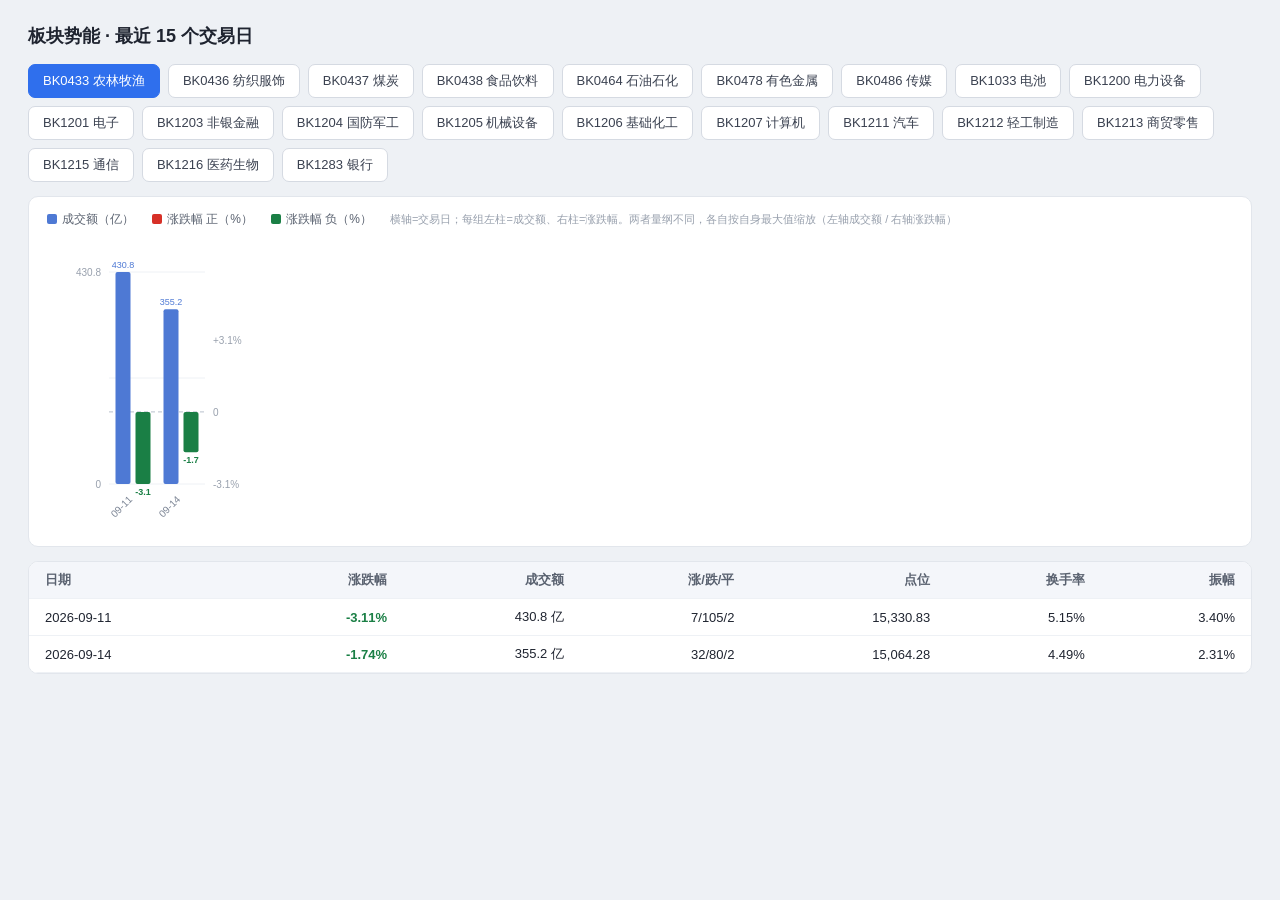
==== commit 4989225c: "optimize datasource" ====
--- a/data/view.html
+++ b/data/view.html
@@ -45,7 +45,7 @@
 .chart-svg .val.down { fill: #1a7f45; }
 .chart-svg .val.na { fill: #c2c8d2; }
 .chart-svg .date { font-size: 10px; fill: #7b8494; }
-</style></head><body><h1>板块势能 · 最近 15 个交易日</h1><div class="tabs"><button class="tab active" data-tab="BK0433" onclick="showTab('BK0433')">BK0433 农林牧渔</button><button class="tab" data-tab="BK0436" onclick="showTab('BK0436')">BK0436 纺织服饰</button><button class="tab" data-tab="BK0437" onclick="showTab('BK0437')">BK0437 煤炭</button><button class="tab" data-tab="BK0438" onclick="showTab('BK0438')">BK0438 食品饮料</button><button class="tab" data-tab="BK0464" onclick="showTab('BK0464')">BK0464 石油石化</button><button class="tab" data-tab="BK0478" onclick="showTab('BK0478')">BK0478 有色金属</button><button class="tab" data-tab="BK0486" onclick="showTab('BK0486')">BK0486 传媒</button><button class="tab" data-tab="BK1033" onclick="showTab('BK1033')">BK1033 电池</button><button class="tab" data-tab="BK1200" onclick="showTab('BK1200')">BK1200 电力设备</button><button class="tab" data-tab="BK1201" onclick="showTab('BK1201')">BK1201 电子</button><button class="tab" data-tab="BK1203" onclick="showTab('BK1203')">BK1203 非银金融</button><button class="tab" data-tab="BK1204" onclick="showTab('BK1204')">BK1204 国防军工</button><button class="tab" data-tab="BK1205" onclick="showTab('BK1205')">BK1205 机械设备</button><button class="tab" data-tab="BK1206" onclick="showTab('BK1206')">BK1206 基础化工</button><button class="tab" data-tab="BK1207" onclick="showTab('BK1207')">BK1207 计算机</button><button class="tab" data-tab="BK1211" onclick="showTab('BK1211')">BK1211 汽车</button><button class="tab" data-tab="BK1212" onclick="showTab('BK1212')">BK1212 轻工制造</button><button class="tab" data-tab="BK1213" onclick="showTab('BK1213')">BK1213 商贸零售</button><button class="tab" data-tab="BK1215" onclick="showTab('BK1215')">BK1215 通信</button><button class="tab" data-tab="BK1216" onclick="showTab('BK1216')">BK1216 医药生物</button><button class="tab" data-tab="BK1283" onclick="showTab('BK1283')">BK1283 银行</button></div><div class="panel active" id="panel-BK0433"><div class="chart-card"><div class="legend"><span><i class="sw amt"></i>成交额（亿）</span><span><i class="sw up"></i>涨跌幅 正（%）</span><span><i class="sw down"></i>涨跌幅 负（%）</span><span class="hint">横轴=交易日；每组左柱=成交额、右柱=涨跌幅。两者量纲不同，各自按自身最大值缩放（左轴成交额 / 右轴涨跌幅）</span></div><svg class="chart-svg" width="166" height="300" viewBox="0 0 166 300" xmlns="http://www.w3.org/2000/svg"><line class="grid" x1="62" y1="246.0" x2="110" y2="246.0"/><line class="grid" x1="62" y1="140.0" x2="110" y2="140.0"/><line class="grid" x1="62" y1="34.0" x2="110" y2="34.0"/><text class="axis amt" x="54" y="250" text-anchor="end">0</text><text class="axis amt" x="54" y="38" text-anchor="end">430.8</text><line class="zero" x1="62" y1="173.9" x2="110" y2="173.9"/><text class="axis pct" x="118" y="105.84000000000002">+3.1%</text><text class="axis pct" x="118" y="177.92000000000002">0</text><text class="axis pct" x="118" y="250.0">-3.1%</text><rect x="68.5" y="34.0" width="15" height="212.0" rx="2" fill="#4e79d4"><title>2026-09-11 成交额 430.8 亿</title></rect><text class="val amt" x="76.0" y="30.0" text-anchor="middle">430.8</text><rect x="88.5" y="173.9" width="15" height="72.1" rx="2" fill="#1a7f45"><title>2026-09-11 涨跌幅 -3.11%</title></rect><text class="val down" x="96.0" y="257.0" text-anchor="middle">-3.1</text><text class="date" x="86.0" y="262" text-anchor="end" transform="rotate(-45 86.0 262)">09-11</text></svg></div><div class="wrap"><table><thead><tr><th>日期</th><th>涨跌幅</th><th>成交额</th><th>涨/跌/平</th><th>点位</th><th>换手率</th><th>振幅</th></tr></thead><tbody><tr><td>2026-09-11</td><td><span class="down">-3.11%</span></td><td>430.8 亿</td><td>7/105/2</td><td>15,330.83</td><td>5.15%</td><td>3.40%</td></tr></tbody></table></div></div><div class="panel" id="panel-BK0436"><div class="chart-card"><div class="legend"><span><i class="sw amt"></i>成交额（亿）</span><span><i class="sw up"></i>涨跌幅 正（%）</span><span><i class="sw down"></i>涨跌幅 负（%）</span><span class="hint">横轴=交易日；每组左柱=成交额、右柱=涨跌幅。两者量纲不同，各自按自身最大值缩放（左轴成交额 / 右轴涨跌幅）</span></div><svg class="chart-svg" width="166" height="300" viewBox="0 0 166 300" xmlns="http://www.w3.org/2000/svg"><line class="grid" x1="62" y1="246.0" x2="110" y2="246.0"/><line class="grid" x1="62" y1="140.0" x2="110" y2="140.0"/><line class="grid" x1="62" y1="34.0" x2="110" y2="34.0"/><text class="axis amt" x="54" y="250" text-anchor="end">0</text><text class="axis amt" x="54" y="38" text-anchor="end">102.2</text><line class="zero" x1="62" y1="173.9" x2="110" y2="173.9"/><text class="axis pct" x="118" y="105.84000000000002">+2.4%</text><text class="axis pct" x="118" y="177.92000000000002">0</text><text class="axis pct" x="118" y="250.0">-2.4%</text><rect x="68.5" y="34.0" width="15" height="212.0" rx="2" fill="#4e79d4"><title>2026-09-11 成交额 102.2 亿</title></rect><text class="val amt" x="76.0" y="30.0" text-anchor="middle">102.2</text><rect x="88.5" y="173.9" width="15" height="72.1" rx="2" fill="#1a7f45"><title>2026-09-11 涨跌幅 -2.37%</title></rect><text class="val down" x="96.0" y="257.0" text-anchor="middle">-2.4</text><text class="date" x="86.0" y="262" text-anchor="end" transform="rotate(-45 86.0 262)">09-11</text></svg></div><div class="wrap"><table><thead><tr><th>日期</th><th>涨跌幅</th><th>成交额</th><th>涨/跌/平</th><th>点位</th><th>换手率</th><th>振幅</th></tr></thead><tbody><tr><td>2026-09-11</td><td><span class="down">-2.37%</span></td><td>102.2 亿</td><td>8/100/4</td><td>13,237.11</td><td>1.89%</td><td>2.51%</td></tr></tbody></table></div></div><div class="panel" id="panel-BK0437"><div class="chart-card"><div class="legend"><span><i class="sw amt"></i>成交额（亿）</span><span><i class="sw up"></i>涨跌幅 正（%）</span><span><i class="sw down"></i>涨跌幅 负（%）</span><span class="hint">横轴=交易日；每组左柱=成交额、右柱=涨跌幅。两者量纲不同，各自按自身最大值缩放（左轴成交额 / 右轴涨跌幅）</span></div><svg class="chart-svg" width="166" height="300" viewBox="0 0 166 300" xmlns="http://www.w3.org/2000/svg"><line class="grid" x1="62" y1="246.0" x2="110" y2="246.0"/><line class="grid" x1="62" y1="140.0" x2="110" y2="140.0"/><line class="grid" x1="62" y1="34.0" x2="110" y2="34.0"/><text class="axis amt" x="54" y="250" text-anchor="end">0</text><text class="axis amt" x="54" y="38" text-anchor="end">158.4</text><line class="zero" x1="62" y1="173.9" x2="110" y2="173.9"/><text class="axis pct" x="118" y="105.84000000000002">+3.0%</text><text class="axis pct" x="118" y="177.92000000000002">0</text><text class="axis pct" x="118" y="250.0">-3.0%</text><rect x="68.5" y="34.0" width="15" height="212.0" rx="2" fill="#4e79d4"><title>2026-09-11 成交额 158.4 亿</title></rect><text class="val amt" x="76.0" y="30.0" text-anchor="middle">158.4</text><rect x="88.5" y="173.9" width="15" height="72.1" rx="2" fill="#1a7f45"><title>2026-09-11 涨跌幅 -2.98%</title></rect><text class="val down" x="96.0" y="257.0" text-anchor="middle">-3.0</text><text class="date" x="86.0" y="262" text-anchor="end" transform="rotate(-45 86.0 262)">09-11</text></svg></div><div class="wrap"><table><thead><tr><th>日期</th><th>涨跌幅</th><th>成交额</th><th>涨/跌/平</th><th>点位</th><th>换手率</th><th>振幅</th></tr></thead><tbody><tr><td>2026-09-11</td><td><span class="down">-2.98%</span></td><td>158.4 亿</td><td>1/33/0</td><td>14,318.35</td><td>1.78%</td><td>4.03%</td></tr></tbody></table></div></div><div class="panel" id="panel-BK0438"><div class="chart-card"><div class="legend"><span><i class="sw amt"></i>成交额（亿）</span><span><i class="sw up"></i>涨跌幅 正（%）</span><span><i class="sw down"></i>涨跌幅 负（%）</span><span class="hint">横轴=交易日；每组左柱=成交额、右柱=涨跌幅。两者量纲不同，各自按自身最大值缩放（左轴成交额 / 右轴涨跌幅）</span></div><svg class="chart-svg" width="166" height="300" viewBox="0 0 166 300" xmlns="http://www.w3.org/2000/svg"><line class="grid" x1="62" y1="246.0" x2="110" y2="246.0"/><line class="grid" x1="62" y1="140.0" x2="110" y2="140.0"/><line class="grid" x1="62" y1="34.0" x2="110" y2="34.0"/><text class="axis amt" x="54" y="250" text-anchor="end">0</text><text class="axis amt" x="54" y="38" text-anchor="end">259.5</text><line class="zero" x1="62" y1="173.9" x2="110" y2="173.9"/><text class="axis pct" x="118" y="105.84000000000002">+2.6%</text><text class="axis pct" x="118" y="177.92000000000002">0</text><text class="axis pct" x="118" y="250.0">-2.6%</text><rect x="68.5" y="34.0" width="15" height="212.0" rx="2" fill="#4e79d4"><title>2026-09-11 成交额 259.5 亿</title></rect><text class="val amt" x="76.0" y="30.0" text-anchor="middle">259.5</text><rect x="88.5" y="173.9" width="15" height="72.1" rx="2" fill="#1a7f45"><title>2026-09-11 涨跌幅 -2.61%</title></rect><text class="val down" x="96.0" y="257.0" text-anchor="middle">-2.6</text><text class="date" x="86.0" y="262" text-anchor="end" transform="rotate(-45 86.0 262)">09-11</text></svg></div><div class="wrap"><table><thead><tr><th>日期</th><th>涨跌幅</th><th>成交额</th><th>涨/跌/平</th><th>点位</th><th>换手率</th><th>振幅</th></tr></thead><tbody><tr><td>2026-09-11</td><td><span class="down">-2.61%</span></td><td>259.5 亿</td><td>9/119/2</td><td>25,776.65</td><td>1.71%</td><td>2.63%</td></tr></tbody></table></div></div><div class="panel" id="panel-BK0464"><div class="chart-card"><div class="legend"><span><i class="sw amt"></i>成交额（亿）</span><span><i class="sw up"></i>涨跌幅 正（%）</span><span><i class="sw down"></i>涨跌幅 负（%）</span><span class="hint">横轴=交易日；每组左柱=成交额、右柱=涨跌幅。两者量纲不同，各自按自身最大值缩放（左轴成交额 / 右轴涨跌幅）</span></div><svg class="chart-svg" width="166" height="300" viewBox="0 0 166 300" xmlns="http://www.w3.org/2000/svg"><line class="grid" x1="62" y1="246.0" x2="110" y2="246.0"/><line class="grid" x1="62" y1="140.0" x2="110" y2="140.0"/><line class="grid" x1="62" y1="34.0" x2="110" y2="34.0"/><text class="axis amt" x="54" y="250" text-anchor="end">0</text><text class="axis amt" x="54" y="38" text-anchor="end">230.9</text><line class="zero" x1="62" y1="173.9" x2="110" y2="173.9"/><text class="axis pct" x="118" y="105.84000000000002">+3.3%</text><text class="axis pct" x="118" y="177.92000000000002">0</text><text class="axis pct" x="118" y="250.0">-3.3%</text><rect x="68.5" y="34.0" width="15" height="212.0" rx="2" fill="#4e79d4"><title>2026-09-11 成交额 230.9 亿</title></rect><text class="val amt" x="76.0" y="30.0" text-anchor="middle">230.9</text><rect x="88.5" y="173.9" width="15" height="72.1" rx="2" fill="#1a7f45"><title>2026-09-11 涨跌幅 -3.26%</title></rect><text class="val down" x="96.0" y="257.0" text-anchor="middle">-3.3</text><text class="date" x="86.0" y="262" text-anchor="end" transform="rotate(-45 86.0 262)">09-11</text></svg></div><div class="wrap"><table><thead><tr><th>日期</th><th>涨跌幅</th><th>成交额</th><th>涨/跌/平</th><th>点位</th><th>换手率</th><th>振幅</th></tr></thead><tbody><tr><td>2026-09-11</td><td><span class="down">-3.26%</span></td><td>230.9 亿</td><td>1/48/0</td><td>6,679.59</td><td>0.68%</td><td>4.45%</td></tr></tbody></table></div></div><div class="panel" id="panel-BK0478"><div class="chart-card"><div class="legend"><span><i class="sw amt"></i>成交额（亿）</span><span><i class="sw up"></i>涨跌幅 正（%）</span><span><i class="sw down"></i>涨跌幅 负（%）</span><span class="hint">横轴=交易日；每组左柱=成交额、右柱=涨跌幅。两者量纲不同，各自按自身最大值缩放（左轴成交额 / 右轴涨跌幅）</span></div><svg class="chart-svg" width="166" height="300" viewBox="0 0 166 300" xmlns="http://www.w3.org/2000/svg"><line class="grid" x1="62" y1="246.0" x2="110" y2="246.0"/><line class="grid" x1="62" y1="140.0" x2="110" y2="140.0"/><line class="grid" x1="62" y1="34.0" x2="110" y2="34.0"/><text class="axis amt" x="54" y="250" text-anchor="end">0</text><text class="axis amt" x="54" y="38" text-anchor="end">1,238.3</text><line class="zero" x1="62" y1="173.9" x2="110" y2="173.9"/><text class="axis pct" x="118" y="105.84000000000002">+3.1%</text><text class="axis pct" x="118" y="177.92000000000002">0</text><text class="axis pct" x="118" y="250.0">-3.1%</text><rect x="68.5" y="34.0" width="15" height="212.0" rx="2" fill="#4e79d4"><title>2026-09-11 成交额 1,238.3 亿</title></rect><text class="val amt" x="76.0" y="30.0" text-anchor="middle">1,238.3</text><rect x="88.5" y="173.9" width="15" height="72.1" rx="2" fill="#1a7f45"><title>2026-09-11 涨跌幅 -3.12%</title></rect><text class="val down" x="96.0" y="257.0" text-anchor="middle">-3.1</text><text class="date" x="86.0" y="262" text-anchor="end" transform="rotate(-45 86.0 262)">09-11</text></svg></div><div class="wrap"><table><thead><tr><th>日期</th><th>涨跌幅</th><th>成交额</th><th>涨/跌/平</th><th>点位</th><th>换手率</th><th>振幅</th></tr></thead><tbody><tr><td>2026-09-11</td><td><span class="down">-3.12%</span></td><td>1,238.3 亿</td><td>9/135/1</td><td>26,880.83</td><td>2.91%</td><td>3.01%</td></tr></tbody></table></div></div><div class="panel" id="panel-BK0486"><div class="chart-card"><div class="legend"><span><i class="sw amt"></i>成交额（亿）</span><span><i class="sw up"></i>涨跌幅 正（%）</span><span><i class="sw down"></i>涨跌幅 负（%）</span><span class="hint">横轴=交易日；每组左柱=成交额、右柱=涨跌幅。两者量纲不同，各自按自身最大值缩放（左轴成交额 / 右轴涨跌幅）</span></div><svg class="chart-svg" width="166" height="300" viewBox="0 0 166 300" xmlns="http://www.w3.org/2000/svg"><line class="grid" x1="62" y1="246.0" x2="110" y2="246.0"/><line class="grid" x1="62" y1="140.0" x2="110" y2="140.0"/><line class="grid" x1="62" y1="34.0" x2="110" y2="34.0"/><text class="axis amt" x="54" y="250" text-anchor="end">0</text><text class="axis amt" x="54" y="38" text-anchor="end">431.6</text><line class="zero" x1="62" y1="173.9" x2="110" y2="173.9"/><text class="axis pct" x="118" y="105.84000000000002">+0.7%</text><text class="axis pct" x="118" y="177.92000000000002">0</text><text class="axis pct" x="118" y="250.0">-0.7%</text><rect x="68.5" y="34.0" width="15" height="212.0" rx="2" fill="#4e79d4"><title>2026-09-11 成交额 431.6 亿</title></rect><text class="val amt" x="76.0" y="30.0" text-anchor="middle">431.6</text><rect x="88.5" y="173.9" width="15" height="72.1" rx="2" fill="#1a7f45"><title>2026-09-11 涨跌幅 -0.74%</title></rect><text class="val down" x="96.0" y="257.0" text-anchor="middle">-0.7</text><text class="date" x="86.0" y="262" text-anchor="end" transform="rotate(-45 86.0 262)">09-11</text></svg></div><div class="wrap"><table><thead><tr><th>日期</th><th>涨跌幅</th><th>成交额</th><th>涨/跌/平</th><th>点位</th><th>换手率</th><th>振幅</th></tr></thead><tbody><tr><td>2026-09-11</td><td><span class="down">-0.74%</span></td><td>431.6 亿</td><td>24/97/7</td><td>9,809.04</td><td>2.89%</td><td>2.62%</td></tr></tbody></table></div></div><div class="panel" id="panel-BK1033"><div class="chart-card"><div class="legend"><span><i class="sw amt"></i>成交额（亿）</span><span><i class="sw up"></i>涨跌幅 正（%）</span><span><i class="sw down"></i>涨跌幅 负（%）</span><span class="hint">横轴=交易日；每组左柱=成交额、右柱=涨跌幅。两者量纲不同，各自按自身最大值缩放（左轴成交额 / 右轴涨跌幅）</span></div><svg class="chart-svg" width="166" height="300" viewBox="0 0 166 300" xmlns="http://www.w3.org/2000/svg"><line class="grid" x1="62" y1="246.0" x2="110" y2="246.0"/><line class="grid" x1="62" y1="140.0" x2="110" y2="140.0"/><line class="grid" x1="62" y1="34.0" x2="110" y2="34.0"/><text class="axis amt" x="54" y="250" text-anchor="end">0</text><text class="axis amt" x="54" y="38" text-anchor="end">464.3</text><line class="zero" x1="62" y1="173.9" x2="110" y2="173.9"/><text class="axis pct" x="118" y="105.84000000000002">+2.5%</text><text class="axis pct" x="118" y="177.92000000000002">0</text><text class="axis pct" x="118" y="250.0">-2.5%</text><rect x="68.5" y="34.0" width="15" height="212.0" rx="2" fill="#4e79d4"><title>2026-09-11 成交额 464.3 亿</title></rect><text class="val amt" x="76.0" y="30.0" text-anchor="middle">464.3</text><rect x="88.5" y="173.9" width="15" height="72.1" rx="2" fill="#1a7f45"><title>2026-09-11 涨跌幅 -2.45%</title></rect><text class="val down" x="96.0" y="257.0" text-anchor="middle">-2.5</text><text class="date" x="86.0" y="262" text-anchor="end" transform="rotate(-45 86.0 262)">09-11</text></svg></div><div class="wrap"><table><thead><tr><th>日期</th><th>涨跌幅</th><th>成交额</th><th>涨/跌/平</th><th>点位</th><th>换手率</th><th>振幅</th></tr></thead><tbody><tr><td>2026-09-11</td><td><span class="down">-2.45%</span></td><td>464.3 亿</td><td>8/98/1</td><td>1,241.95</td><td>2.35%</td><td>3.32%</td></tr></tbody></table></div></div><div class="panel" id="panel-BK1200"><div class="chart-card"><div class="legend"><span><i class="sw amt"></i>成交额（亿）</span><span><i class="sw up"></i>涨跌幅 正（%）</span><span><i class="sw down"></i>涨跌幅 负（%）</span><span class="hint">横轴=交易日；每组左柱=成交额、右柱=涨跌幅。两者量纲不同，各自按自身最大值缩放（左轴成交额 / 右轴涨跌幅）</span></div><svg class="chart-svg" width="166" height="300" viewBox="0 0 166 300" xmlns="http://www.w3.org/2000/svg"><line class="grid" x1="62" y1="246.0" x2="110" y2="246.0"/><line class="grid" x1="62" y1="140.0" x2="110" y2="140.0"/><line class="grid" x1="62" y1="34.0" x2="110" y2="34.0"/><text class="axis amt" x="54" y="250" text-anchor="end">0</text><text class="axis amt" x="54" y="38" text-anchor="end">1,351.2</text><line class="zero" x1="62" y1="173.9" x2="110" y2="173.9"/><text class="axis pct" x="118" y="105.84000000000002">+1.8%</text><text class="axis pct" x="118" y="177.92000000000002">0</text><text class="axis pct" x="118" y="250.0">-1.8%</text><rect x="68.5" y="34.0" width="15" height="212.0" rx="2" fill="#4e79d4"><title>2026-09-11 成交额 1,351.2 亿</title></rect><text class="val amt" x="76.0" y="30.0" text-anchor="middle">1,351.2</text><rect x="88.5" y="173.9" width="15" height="72.1" rx="2" fill="#1a7f45"><title>2026-09-11 涨跌幅 -1.83%</title></rect><text class="val down" x="96.0" y="257.0" text-anchor="middle">-1.8</text><text class="date" x="86.0" y="262" text-anchor="end" transform="rotate(-45 86.0 262)">09-11</text></svg></div><div class="wrap"><table><thead><tr><th>日期</th><th>涨跌幅</th><th>成交额</th><th>涨/跌/平</th><th>点位</th><th>换手率</th><th>振幅</th></tr></thead><tbody><tr><td>2026-09-11</td><td><span class="down">-1.83%</span></td><td>1,351.2 亿</td><td>51/358/3</td><td>5,752.73</td><td>2.35%</td><td>2.51%</td></tr></tbody></table></div></div><div class="panel" id="panel-BK1201"><div class="chart-card"><div class="legend"><span><i class="sw amt"></i>成交额（亿）</span><span><i class="sw up"></i>涨跌幅 正（%）</span><span><i class="sw down"></i>涨跌幅 负（%）</span><span class="hint">横轴=交易日；每组左柱=成交额、右柱=涨跌幅。两者量纲不同，各自按自身最大值缩放（左轴成交额 / 右轴涨跌幅）</span></div><svg class="chart-svg" width="166" height="300" viewBox="0 0 166 300" xmlns="http://www.w3.org/2000/svg"><line class="grid" x1="62" y1="246.0" x2="110" y2="246.0"/><line class="grid" x1="62" y1="140.0" x2="110" y2="140.0"/><line class="grid" x1="62" y1="34.0" x2="110" y2="34.0"/><text class="axis amt" x="54" y="250" text-anchor="end">0</text><text class="axis amt" x="54" y="38" text-anchor="end">4,886.2</text><line class="zero" x1="62" y1="173.9" x2="110" y2="173.9"/><text class="axis pct" x="118" y="105.84000000000002">+1.1%</text><text class="axis pct" x="118" y="177.92000000000002">0</text><text class="axis pct" x="118" y="250.0">-1.1%</text><rect x="68.5" y="34.0" width="15" height="212.0" rx="2" fill="#4e79d4"><title>2026-09-11 成交额 4,886.2 亿</title></rect><text class="val amt" x="76.0" y="30.0" text-anchor="middle">4,886.2</text><rect x="88.5" y="173.9" width="15" height="72.1" rx="2" fill="#1a7f45"><title>2026-09-11 涨跌幅 -1.10%</title></rect><text class="val down" x="96.0" y="257.0" text-anchor="middle">-1.1</text><text class="date" x="86.0" y="262" text-anchor="end" transform="rotate(-45 86.0 262)">09-11</text></svg></div><div class="wrap"><table><thead><tr><th>日期</th><th>涨跌幅</th><th>成交额</th><th>涨/跌/平</th><th>点位</th><th>换手率</th><th>振幅</th></tr></thead><tbody><tr><td>2026-09-11</td><td><span class="down">-1.10%</span></td><td>4,886.2 亿</td><td>97/420/4</td><td>12,730.57</td><td>3.19%</td><td>3.63%</td></tr></tbody></table></div></div><div class="panel" id="panel-BK1203"><div class="chart-card"><div class="legend"><span><i class="sw amt"></i>成交额（亿）</span><span><i class="sw up"></i>涨跌幅 正（%）</span><span><i class="sw down"></i>涨跌幅 负（%）</span><span class="hint">横轴=交易日；每组左柱=成交额、右柱=涨跌幅。两者量纲不同，各自按自身最大值缩放（左轴成交额 / 右轴涨跌幅）</span></div><svg class="chart-svg" width="166" height="300" viewBox="0 0 166 300" xmlns="http://www.w3.org/2000/svg"><line class="grid" x1="62" y1="246.0" x2="110" y2="246.0"/><line class="grid" x1="62" y1="140.0" x2="110" y2="140.0"/><line class="grid" x1="62" y1="34.0" x2="110" y2="34.0"/><text class="axis amt" x="54" y="250" text-anchor="end">0</text><text class="axis amt" x="54" y="38" text-anchor="end">472.8</text><line class="zero" x1="62" y1="173.9" x2="110" y2="173.9"/><text class="axis pct" x="118" y="105.84000000000002">+3.8%</text><text class="axis pct" x="118" y="177.92000000000002">0</text><text class="axis pct" x="118" y="250.0">-3.8%</text><rect x="68.5" y="34.0" width="15" height="212.0" rx="2" fill="#4e79d4"><title>2026-09-11 成交额 472.8 亿</title></rect><text class="val amt" x="76.0" y="30.0" text-anchor="middle">472.8</text><rect x="88.5" y="173.9" width="15" height="72.1" rx="2" fill="#1a7f45"><title>2026-09-11 涨跌幅 -3.79%</title></rect><text class="val down" x="96.0" y="257.0" text-anchor="middle">-3.8</text><text class="date" x="86.0" y="262" text-anchor="end" transform="rotate(-45 86.0 262)">09-11</text></svg></div><div class="wrap"><table><thead><tr><th>日期</th><th>涨跌幅</th><th>成交额</th><th>涨/跌/平</th><th>点位</th><th>换手率</th><th>振幅</th></tr></thead><tbody><tr><td>2026-09-11</td><td><span class="down">-3.79%</span></td><td>472.8 亿</td><td>0/80/0</td><td>2,394.96</td><td>1.09%</td><td>3.12%</td></tr></tbody></table></div></div><div class="panel" id="panel-BK1204"><div class="chart-card"><div class="legend"><span><i class="sw amt"></i>成交额（亿）</span><span><i class="sw up"></i>涨跌幅 正（%）</span><span><i class="sw down"></i>涨跌幅 负（%）</span><span class="hint">横轴=交易日；每组左柱=成交额、右柱=涨跌幅。两者量纲不同，各自按自身最大值缩放（左轴成交额 / 右轴涨跌幅）</span></div><svg class="chart-svg" width="166" height="300" viewBox="0 0 166 300" xmlns="http://www.w3.org/2000/svg"><line class="grid" x1="62" y1="246.0" x2="110" y2="246.0"/><line class="grid" x1="62" y1="140.0" x2="110" y2="140.0"/><line class="grid" x1="62" y1="34.0" x2="110" y2="34.0"/><text class="axis amt" x="54" y="250" text-anchor="end">0</text><text class="axis amt" x="54" y="38" text-anchor="end">730.6</text><line class="zero" x1="62" y1="173.9" x2="110" y2="173.9"/><text class="axis pct" x="118" y="105.84000000000002">+0.1%</text><text class="axis pct" x="118" y="177.92000000000002">0</text><text class="axis pct" x="118" y="250.0">-0.1%</text><rect x="68.5" y="34.0" width="15" height="212.0" rx="2" fill="#4e79d4"><title>2026-09-11 成交额 730.6 亿</title></rect><text class="val amt" x="76.0" y="30.0" text-anchor="middle">730.6</text><rect x="88.5" y="101.8" width="15" height="72.1" rx="2" fill="#d73027"><title>2026-09-11 涨跌幅 +0.07%</title></rect><text class="val up" x="96.0" y="97.8" text-anchor="middle">+0.1</text><text class="date" x="86.0" y="262" text-anchor="end" transform="rotate(-45 86.0 262)">09-11</text></svg></div><div class="wrap"><table><thead><tr><th>日期</th><th>涨跌幅</th><th>成交额</th><th>涨/跌/平</th><th>点位</th><th>换手率</th><th>振幅</th></tr></thead><tbody><tr><td>2026-09-11</td><td><span class="up">+0.07%</span></td><td>730.6 亿</td><td>56/85/0</td><td>5,631.46</td><td>3.13%</td><td>2.75%</td></tr></tbody></table></div></div><div class="panel" id="panel-BK1205"><div class="chart-card"><div class="legend"><span><i class="sw amt"></i>成交额（亿）</span><span><i class="sw up"></i>涨跌幅 正（%）</span><span><i class="sw down"></i>涨跌幅 负（%）</span><span class="hint">横轴=交易日；每组左柱=成交额、右柱=涨跌幅。两者量纲不同，各自按自身最大值缩放（左轴成交额 / 右轴涨跌幅）</span></div><svg class="chart-svg" width="166" height="300" viewBox="0 0 166 300" xmlns="http://www.w3.org/2000/svg"><line class="grid" x1="62" y1="246.0" x2="110" y2="246.0"/><line class="grid" x1="62" y1="140.0" x2="110" y2="140.0"/><line class="grid" x1="62" y1="34.0" x2="110" y2="34.0"/><text class="axis amt" x="54" y="250" text-anchor="end">0</text><text class="axis amt" x="54" y="38" text-anchor="end">1,372.5</text><line class="zero" x1="62" y1="173.9" x2="110" y2="173.9"/><text class="axis pct" x="118" y="105.84000000000002">+2.1%</text><text class="axis pct" x="118" y="177.92000000000002">0</text><text class="axis pct" x="118" y="250.0">-2.1%</text><rect x="68.5" y="34.0" width="15" height="212.0" rx="2" fill="#4e79d4"><title>2026-09-11 成交额 1,372.5 亿</title></rect><text class="val amt" x="76.0" y="30.0" text-anchor="middle">1,372.5</text><rect x="88.5" y="173.9" width="15" height="72.1" rx="2" fill="#1a7f45"><title>2026-09-11 涨跌幅 -2.15%</title></rect><text class="val down" x="96.0" y="257.0" text-anchor="middle">-2.1</text><text class="date" x="86.0" y="262" text-anchor="end" transform="rotate(-45 86.0 262)">09-11</text></svg></div><div class="wrap"><table><thead><tr><th>日期</th><th>涨跌幅</th><th>成交额</th><th>涨/跌/平</th><th>点位</th><th>换手率</th><th>振幅</th></tr></thead><tbody><tr><td>2026-09-11</td><td><span class="down">-2.15%</span></td><td>1,372.5 亿</td><td>50/567/11</td><td>4,535.18</td><td>2.03%</td><td>3.07%</td></tr></tbody></table></div></div><div class="panel" id="panel-BK1206"><div class="chart-card"><div class="legend"><span><i class="sw amt"></i>成交额（亿）</span><span><i class="sw up"></i>涨跌幅 正（%）</span><span><i class="sw down"></i>涨跌幅 负（%）</span><span class="hint">横轴=交易日；每组左柱=成交额、右柱=涨跌幅。两者量纲不同，各自按自身最大值缩放（左轴成交额 / 右轴涨跌幅）</span></div><svg class="chart-svg" width="166" height="300" viewBox="0 0 166 300" xmlns="http://www.w3.org/2000/svg"><line class="grid" x1="62" y1="246.0" x2="110" y2="246.0"/><line class="grid" x1="62" y1="140.0" x2="110" y2="140.0"/><line class="grid" x1="62" y1="34.0" x2="110" y2="34.0"/><text class="axis amt" x="54" y="250" text-anchor="end">0</text><text class="axis amt" x="54" y="38" text-anchor="end">1,080.8</text><line class="zero" x1="62" y1="173.9" x2="110" y2="173.9"/><text class="axis pct" x="118" y="105.84000000000002">+2.6%</text><text class="axis pct" x="118" y="177.92000000000002">0</text><text class="axis pct" x="118" y="250.0">-2.6%</text><rect x="68.5" y="34.0" width="15" height="212.0" rx="2" fill="#4e79d4"><title>2026-09-11 成交额 1,080.8 亿</title></rect><text class="val amt" x="76.0" y="30.0" text-anchor="middle">1,080.8</text><rect x="88.5" y="173.9" width="15" height="72.1" rx="2" fill="#1a7f45"><title>2026-09-11 涨跌幅 -2.56%</title></rect><text class="val down" x="96.0" y="257.0" text-anchor="middle">-2.6</text><text class="date" x="86.0" y="262" text-anchor="end" transform="rotate(-45 86.0 262)">09-11</text></svg></div><div class="wrap"><table><thead><tr><th>日期</th><th>涨跌幅</th><th>成交额</th><th>涨/跌/平</th><th>点位</th><th>换手率</th><th>振幅</th></tr></thead><tbody><tr><td>2026-09-11</td><td><span class="down">-2.56%</span></td><td>1,080.8 亿</td><td>35/418/4</td><td>3,565.72</td><td>2.76%</td><td>3.11%</td></tr></tbody></table></div></div><div class="panel" id="panel-BK1207"><div class="chart-card"><div class="legend"><span><i class="sw amt"></i>成交额（亿）</span><span><i class="sw up"></i>涨跌幅 正（%）</span><span><i class="sw down"></i>涨跌幅 负（%）</span><span class="hint">横轴=交易日；每组左柱=成交额、右柱=涨跌幅。两者量纲不同，各自按自身最大值缩放（左轴成交额 / 右轴涨跌幅）</span></div><svg class="chart-svg" width="166" height="300" viewBox="0 0 166 300" xmlns="http://www.w3.org/2000/svg"><line class="grid" x1="62" y1="246.0" x2="110" y2="246.0"/><line class="grid" x1="62" y1="140.0" x2="110" y2="140.0"/><line class="grid" x1="62" y1="34.0" x2="110" y2="34.0"/><text class="axis amt" x="54" y="250" text-anchor="end">0</text><text class="axis amt" x="54" y="38" text-anchor="end">857.4</text><line class="zero" x1="62" y1="173.9" x2="110" y2="173.9"/><text class="axis pct" x="118" y="105.84000000000002">+2.1%</text><text class="axis pct" x="118" y="177.92000000000002">0</text><text class="axis pct" x="118" y="250.0">-2.1%</text><rect x="68.5" y="34.0" width="15" height="212.0" rx="2" fill="#4e79d4"><title>2026-09-11 成交额 857.4 亿</title></rect><text class="val amt" x="76.0" y="30.0" text-anchor="middle">857.4</text><rect x="88.5" y="173.9" width="15" height="72.1" rx="2" fill="#1a7f45"><title>2026-09-11 涨跌幅 -2.09%</title></rect><text class="val down" x="96.0" y="257.0" text-anchor="middle">-2.1</text><text class="date" x="86.0" y="262" text-anchor="end" transform="rotate(-45 86.0 262)">09-11</text></svg></div><div class="wrap"><table><thead><tr><th>日期</th><th>涨跌幅</th><th>成交额</th><th>涨/跌/平</th><th>点位</th><th>换手率</th><th>振幅</th></tr></thead><tbody><tr><td>2026-09-11</td><td><span class="down">-2.09%</span></td><td>857.4 亿</td><td>41/318/2</td><td>7,624.37</td><td>2.41%</td><td>2.80%</td></tr></tbody></table></div></div><div class="panel" id="panel-BK1211"><div class="chart-card"><div class="legend"><span><i class="sw amt"></i>成交额（亿）</span><span><i class="sw up"></i>涨跌幅 正（%）</span><span><i class="sw down"></i>涨跌幅 负（%）</span><span class="hint">横轴=交易日；每组左柱=成交额、右柱=涨跌幅。两者量纲不同，各自按自身最大值缩放（左轴成交额 / 右轴涨跌幅）</span></div><svg class="chart-svg" width="166" height="300" viewBox="0 0 166 300" xmlns="http://www.w3.org/2000/svg"><line class="grid" x1="62" y1="246.0" x2="110" y2="246.0"/><line class="grid" x1="62" y1="140.0" x2="110" y2="140.0"/><line class="grid" x1="62" y1="34.0" x2="110" y2="34.0"/><text class="axis amt" x="54" y="250" text-anchor="end">0</text><text class="axis amt" x="54" y="38" text-anchor="end">522.0</text><line class="zero" x1="62" y1="173.9" x2="110" y2="173.9"/><text class="axis pct" x="118" y="105.84000000000002">+1.9%</text><text class="axis pct" x="118" y="177.92000000000002">0</text><text class="axis pct" x="118" y="250.0">-1.9%</text><rect x="68.5" y="34.0" width="15" height="212.0" rx="2" fill="#4e79d4"><title>2026-09-11 成交额 522.0 亿</title></rect><text class="val amt" x="76.0" y="30.0" text-anchor="middle">522.0</text><rect x="88.5" y="173.9" width="15" height="72.1" rx="2" fill="#1a7f45"><title>2026-09-11 涨跌幅 -1.88%</title></rect><text class="val down" x="96.0" y="257.0" text-anchor="middle">-1.9</text><text class="date" x="86.0" y="262" text-anchor="end" transform="rotate(-45 86.0 262)">09-11</text></svg></div><div class="wrap"><table><thead><tr><th>日期</th><th>涨跌幅</th><th>成交额</th><th>涨/跌/平</th><th>点位</th><th>换手率</th><th>振幅</th></tr></thead><tbody><tr><td>2026-09-11</td><td><span class="down">-1.88%</span></td><td>522.0 亿</td><td>33/295/4</td><td>3,786.85</td><td>1.73%</td><td>2.41%</td></tr></tbody></table></div></div><div class="panel" id="panel-BK1212"><div class="chart-card"><div class="legend"><span><i class="sw amt"></i>成交额（亿）</span><span><i class="sw up"></i>涨跌幅 正（%）</span><span><i class="sw down"></i>涨跌幅 负（%）</span><span class="hint">横轴=交易日；每组左柱=成交额、右柱=涨跌幅。两者量纲不同，各自按自身最大值缩放（左轴成交额 / 右轴涨跌幅）</span></div><svg class="chart-svg" width="166" height="300" viewBox="0 0 166 300" xmlns="http://www.w3.org/2000/svg"><line class="grid" x1="62" y1="246.0" x2="110" y2="246.0"/><line class="grid" x1="62" y1="140.0" x2="110" y2="140.0"/><line class="grid" x1="62" y1="34.0" x2="110" y2="34.0"/><text class="axis amt" x="54" y="250" text-anchor="end">0</text><text class="axis amt" x="54" y="38" text-anchor="end">169.5</text><line class="zero" x1="62" y1="173.9" x2="110" y2="173.9"/><text class="axis pct" x="118" y="105.84000000000002">+2.1%</text><text class="axis pct" x="118" y="177.92000000000002">0</text><text class="axis pct" x="118" y="250.0">-2.1%</text><rect x="68.5" y="34.0" width="15" height="212.0" rx="2" fill="#4e79d4"><title>2026-09-11 成交额 169.5 亿</title></rect><text class="val amt" x="76.0" y="30.0" text-anchor="middle">169.5</text><rect x="88.5" y="173.9" width="15" height="72.1" rx="2" fill="#1a7f45"><title>2026-09-11 涨跌幅 -2.14%</title></rect><text class="val down" x="96.0" y="257.0" text-anchor="middle">-2.1</text><text class="date" x="86.0" y="262" text-anchor="end" transform="rotate(-45 86.0 262)">09-11</text></svg></div><div class="wrap"><table><thead><tr><th>日期</th><th>涨跌幅</th><th>成交额</th><th>涨/跌/平</th><th>点位</th><th>换手率</th><th>振幅</th></tr></thead><tbody><tr><td>2026-09-11</td><td><span class="down">-2.14%</span></td><td>169.5 亿</td><td>18/151/1</td><td>3,233.34</td><td>2.20%</td><td>2.49%</td></tr></tbody></table></div></div><div class="panel" id="panel-BK1213"><div class="chart-card"><div class="legend"><span><i class="sw amt"></i>成交额（亿）</span><span><i class="sw up"></i>涨跌幅 正（%）</span><span><i class="sw down"></i>涨跌幅 负（%）</span><span class="hint">横轴=交易日；每组左柱=成交额、右柱=涨跌幅。两者量纲不同，各自按自身最大值缩放（左轴成交额 / 右轴涨跌幅）</span></div><svg class="chart-svg" width="166" height="300" viewBox="0 0 166 300" xmlns="http://www.w3.org/2000/svg"><line class="grid" x1="62" y1="246.0" x2="110" y2="246.0"/><line class="grid" x1="62" y1="140.0" x2="110" y2="140.0"/><line class="grid" x1="62" y1="34.0" x2="110" y2="34.0"/><text class="axis amt" x="54" y="250" text-anchor="end">0</text><text class="axis amt" x="54" y="38" text-anchor="end">230.3</text><line class="zero" x1="62" y1="173.9" x2="110" y2="173.9"/><text class="axis pct" x="118" y="105.84000000000002">+2.8%</text><text class="axis pct" x="118" y="177.92000000000002">0</text><text class="axis pct" x="118" y="250.0">-2.8%</text><rect x="68.5" y="34.0" width="15" height="212.0" rx="2" fill="#4e79d4"><title>2026-09-11 成交额 230.3 亿</title></rect><text class="val amt" x="76.0" y="30.0" text-anchor="middle">230.3</text><rect x="88.5" y="173.9" width="15" height="72.1" rx="2" fill="#1a7f45"><title>2026-09-11 涨跌幅 -2.79%</title></rect><text class="val down" x="96.0" y="257.0" text-anchor="middle">-2.8</text><text class="date" x="86.0" y="262" text-anchor="end" transform="rotate(-45 86.0 262)">09-11</text></svg></div><div class="wrap"><table><thead><tr><th>日期</th><th>涨跌幅</th><th>成交额</th><th>涨/跌/平</th><th>点位</th><th>换手率</th><th>振幅</th></tr></thead><tbody><tr><td>2026-09-11</td><td><span class="down">-2.79%</span></td><td>230.3 亿</td><td>7/94/0</td><td>2,229.40</td><td>2.62%</td><td>3.68%</td></tr></tbody></table></div></div><div class="panel" id="panel-BK1215"><div class="chart-card"><div class="legend"><span><i class="sw amt"></i>成交额（亿）</span><span><i class="sw up"></i>涨跌幅 正（%）</span><span><i class="sw down"></i>涨跌幅 负（%）</span><span class="hint">横轴=交易日；每组左柱=成交额、右柱=涨跌幅。两者量纲不同，各自按自身最大值缩放（左轴成交额 / 右轴涨跌幅）</span></div><svg class="chart-svg" width="166" height="300" viewBox="0 0 166 300" xmlns="http://www.w3.org/2000/svg"><line class="grid" x1="62" y1="246.0" x2="110" y2="246.0"/><line class="grid" x1="62" y1="140.0" x2="110" y2="140.0"/><line class="grid" x1="62" y1="34.0" x2="110" y2="34.0"/><text class="axis amt" x="54" y="250" text-anchor="end">0</text><text class="axis amt" x="54" y="38" text-anchor="end">1,876.9</text><line class="zero" x1="62" y1="173.9" x2="110" y2="173.9"/><text class="axis pct" x="118" y="105.84000000000002">+0.0%</text><text class="axis pct" x="118" y="177.92000000000002">0</text><text class="axis pct" x="118" y="250.0">-0.0%</text><rect x="68.5" y="34.0" width="15" height="212.0" rx="2" fill="#4e79d4"><title>2026-09-11 成交额 1,876.9 亿</title></rect><text class="val amt" x="76.0" y="30.0" text-anchor="middle">1,876.9</text><rect x="88.5" y="173.9" width="15" height="72.1" rx="2" fill="#1a7f45"><title>2026-09-11 涨跌幅 -0.04%</title></rect><text class="val down" x="96.0" y="257.0" text-anchor="middle">-0.0</text><text class="date" x="86.0" y="262" text-anchor="end" transform="rotate(-45 86.0 262)">09-11</text></svg></div><div class="wrap"><table><thead><tr><th>日期</th><th>涨跌幅</th><th>成交额</th><th>涨/跌/平</th><th>点位</th><th>换手率</th><th>振幅</th></tr></thead><tbody><tr><td>2026-09-11</td><td><span class="down">-0.04%</span></td><td>1,876.9 亿</td><td>42/84/4</td><td>7,768.57</td><td>2.19%</td><td>2.55%</td></tr></tbody></table></div></div><div class="panel" id="panel-BK1216"><div class="chart-card"><div class="legend"><span><i class="sw amt"></i>成交额（亿）</span><span><i class="sw up"></i>涨跌幅 正（%）</span><span><i class="sw down"></i>涨跌幅 负（%）</span><span class="hint">横轴=交易日；每组左柱=成交额、右柱=涨跌幅。两者量纲不同，各自按自身最大值缩放（左轴成交额 / 右轴涨跌幅）</span></div><svg class="chart-svg" width="166" height="300" viewBox="0 0 166 300" xmlns="http://www.w3.org/2000/svg"><line class="grid" x1="62" y1="246.0" x2="110" y2="246.0"/><line class="grid" x1="62" y1="140.0" x2="110" y2="140.0"/><line class="grid" x1="62" y1="34.0" x2="110" y2="34.0"/><text class="axis amt" x="54" y="250" text-anchor="end">0</text><text class="axis amt" x="54" y="38" text-anchor="end">871.2</text><line class="zero" x1="62" y1="173.9" x2="110" y2="173.9"/><text class="axis pct" x="118" y="105.84000000000002">+2.3%</text><text class="axis pct" x="118" y="177.92000000000002">0</text><text class="axis pct" x="118" y="250.0">-2.3%</text><rect x="68.5" y="34.0" width="15" height="212.0" rx="2" fill="#4e79d4"><title>2026-09-11 成交额 871.2 亿</title></rect><text class="val amt" x="76.0" y="30.0" text-anchor="middle">871.2</text><rect x="88.5" y="173.9" width="15" height="72.1" rx="2" fill="#1a7f45"><title>2026-09-11 涨跌幅 -2.27%</title></rect><text class="val down" x="96.0" y="257.0" text-anchor="middle">-2.3</text><text class="date" x="86.0" y="262" text-anchor="end" transform="rotate(-45 86.0 262)">09-11</text></svg></div><div class="wrap"><table><thead><tr><th>日期</th><th>涨跌幅</th><th>成交额</th><th>涨/跌/平</th><th>点位</th><th>换手率</th><th>振幅</th></tr></thead><tbody><tr><td>2026-09-11</td><td><span class="down">-2.27%</span></td><td>871.2 亿</td><td>29/477/5</td><td>4,431.44</td><td>1.95%</td><td>2.76%</td></tr></tbody></table></div></div><div class="panel" id="panel-BK1283"><div class="chart-card"><div class="legend"><span><i class="sw amt"></i>成交额（亿）</span><span><i class="sw up"></i>涨跌幅 正（%）</span><span><i class="sw down"></i>涨跌幅 负（%）</span><span class="hint">横轴=交易日；每组左柱=成交额、右柱=涨跌幅。两者量纲不同，各自按自身最大值缩放（左轴成交额 / 右轴涨跌幅）</span></div><svg class="chart-svg" width="166" height="300" viewBox="0 0 166 300" xmlns="http://www.w3.org/2000/svg"><line class="grid" x1="62" y1="246.0" x2="110" y2="246.0"/><line class="grid" x1="62" y1="140.0" x2="110" y2="140.0"/><line class="grid" x1="62" y1="34.0" x2="110" y2="34.0"/><text class="axis amt" x="54" y="250" text-anchor="end">0</text><text class="axis amt" x="54" y="38" text-anchor="end">306.3</text><line class="zero" x1="62" y1="173.9" x2="110" y2="173.9"/><text class="axis pct" x="118" y="105.84000000000002">+1.1%</text><text class="axis pct" x="118" y="177.92000000000002">0</text><text class="axis pct" x="118" y="250.0">-1.1%</text><rect x="68.5" y="34.0" width="15" height="212.0" rx="2" fill="#4e79d4"><title>2026-09-11 成交额 306.3 亿</title></rect><text class="val amt" x="76.0" y="30.0" text-anchor="middle">306.3</text><rect x="88.5" y="173.9" width="15" height="72.1" rx="2" fill="#1a7f45"><title>2026-09-11 涨跌幅 -1.09%</title></rect><text class="val down" x="96.0" y="257.0" text-anchor="middle">-1.1</text><text class="date" x="86.0" y="262" text-anchor="end" transform="rotate(-45 86.0 262)">09-11</text></svg></div><div class="wrap"><table><thead><tr><th>日期</th><th>涨跌幅</th><th>成交额</th><th>涨/跌/平</th><th>点位</th><th>换手率</th><th>振幅</th></tr></thead><tbody><tr><td>2026-09-11</td><td><span class="down">-1.09%</span></td><td>306.3 亿</td><td>6/35/1</td><td>4,398.25</td><td>0.31%</td><td>1.42%</td></tr></tbody></table></div></div><script>
+</style></head><body><h1>板块势能 · 最近 15 个交易日</h1><div class="tabs"><button class="tab active" data-tab="BK0433" onclick="showTab('BK0433')">BK0433 农林牧渔</button><button class="tab" data-tab="BK0436" onclick="showTab('BK0436')">BK0436 纺织服饰</button><button class="tab" data-tab="BK0437" onclick="showTab('BK0437')">BK0437 煤炭</button><button class="tab" data-tab="BK0438" onclick="showTab('BK0438')">BK0438 食品饮料</button><button class="tab" data-tab="BK0464" onclick="showTab('BK0464')">BK0464 石油石化</button><button class="tab" data-tab="BK0478" onclick="showTab('BK0478')">BK0478 有色金属</button><button class="tab" data-tab="BK0486" onclick="showTab('BK0486')">BK0486 传媒</button><button class="tab" data-tab="BK1033" onclick="showTab('BK1033')">BK1033 电池</button><button class="tab" data-tab="BK1200" onclick="showTab('BK1200')">BK1200 电力设备</button><button class="tab" data-tab="BK1201" onclick="showTab('BK1201')">BK1201 电子</button><button class="tab" data-tab="BK1203" onclick="showTab('BK1203')">BK1203 非银金融</button><button class="tab" data-tab="BK1204" onclick="showTab('BK1204')">BK1204 国防军工</button><button class="tab" data-tab="BK1205" onclick="showTab('BK1205')">BK1205 机械设备</button><button class="tab" data-tab="BK1206" onclick="showTab('BK1206')">BK1206 基础化工</button><button class="tab" data-tab="BK1207" onclick="showTab('BK1207')">BK1207 计算机</button><button class="tab" data-tab="BK1211" onclick="showTab('BK1211')">BK1211 汽车</button><button class="tab" data-tab="BK1212" onclick="showTab('BK1212')">BK1212 轻工制造</button><button class="tab" data-tab="BK1213" onclick="showTab('BK1213')">BK1213 商贸零售</button><button class="tab" data-tab="BK1215" onclick="showTab('BK1215')">BK1215 通信</button><button class="tab" data-tab="BK1216" onclick="showTab('BK1216')">BK1216 医药生物</button><button class="tab" data-tab="BK1283" onclick="showTab('BK1283')">BK1283 银行</button></div><div class="panel active" id="panel-BK0433"><div class="chart-card"><div class="legend"><span><i class="sw amt"></i>成交额（亿）</span><span><i class="sw up"></i>涨跌幅 正（%）</span><span><i class="sw down"></i>涨跌幅 负（%）</span><span class="hint">横轴=交易日；每组左柱=成交额、右柱=涨跌幅。两者量纲不同，各自按自身最大值缩放（左轴成交额 / 右轴涨跌幅）</span></div><svg class="chart-svg" width="214" height="300" viewBox="0 0 214 300" xmlns="http://www.w3.org/2000/svg"><line class="grid" x1="62" y1="246.0" x2="158" y2="246.0"/><line class="grid" x1="62" y1="140.0" x2="158" y2="140.0"/><line class="grid" x1="62" y1="34.0" x2="158" y2="34.0"/><text class="axis amt" x="54" y="250" text-anchor="end">0</text><text class="axis amt" x="54" y="38" text-anchor="end">430.8</text><line class="zero" x1="62" y1="173.9" x2="158" y2="173.9"/><text class="axis pct" x="166" y="105.84000000000002">+3.1%</text><text class="axis pct" x="166" y="177.92000000000002">0</text><text class="axis pct" x="166" y="250.0">-3.1%</text><rect x="68.5" y="34.0" width="15" height="212.0" rx="2" fill="#4e79d4"><title>2026-09-11 成交额 430.8 亿</title></rect><text class="val amt" x="76.0" y="30.0" text-anchor="middle">430.8</text><rect x="88.5" y="173.9" width="15" height="72.1" rx="2" fill="#1a7f45"><title>2026-09-11 涨跌幅 -3.11%</title></rect><text class="val down" x="96.0" y="257.0" text-anchor="middle">-3.1</text><text class="date" x="86.0" y="262" text-anchor="end" transform="rotate(-45 86.0 262)">09-11</text><rect x="116.5" y="71.2" width="15" height="174.8" rx="2" fill="#4e79d4"><title>2026-09-14 成交额 355.2 亿</title></rect><text class="val amt" x="124.0" y="67.2" text-anchor="middle">355.2</text><rect x="136.5" y="173.9" width="15" height="40.3" rx="2" fill="#1a7f45"><title>2026-09-14 涨跌幅 -1.74%</title></rect><text class="val down" x="144.0" y="225.2" text-anchor="middle">-1.7</text><text class="date" x="134.0" y="262" text-anchor="end" transform="rotate(-45 134.0 262)">09-14</text></svg></div><div class="wrap"><table><thead><tr><th>日期</th><th>涨跌幅</th><th>成交额</th><th>涨/跌/平</th><th>点位</th><th>换手率</th><th>振幅</th></tr></thead><tbody><tr><td>2026-09-11</td><td><span class="down">-3.11%</span></td><td>430.8 亿</td><td>7/105/2</td><td>15,330.83</td><td>5.15%</td><td>3.40%</td></tr><tr><td>2026-09-14</td><td><span class="down">-1.74%</span></td><td>355.2 亿</td><td>32/80/2</td><td>15,064.28</td><td>4.49%</td><td>2.31%</td></tr></tbody></table></div></div><div class="panel" id="panel-BK0436"><div class="chart-card"><div class="legend"><span><i class="sw amt"></i>成交额（亿）</span><span><i class="sw up"></i>涨跌幅 正（%）</span><span><i class="sw down"></i>涨跌幅 负（%）</span><span class="hint">横轴=交易日；每组左柱=成交额、右柱=涨跌幅。两者量纲不同，各自按自身最大值缩放（左轴成交额 / 右轴涨跌幅）</span></div><svg class="chart-svg" width="214" height="300" viewBox="0 0 214 300" xmlns="http://www.w3.org/2000/svg"><line class="grid" x1="62" y1="246.0" x2="158" y2="246.0"/><line class="grid" x1="62" y1="140.0" x2="158" y2="140.0"/><line class="grid" x1="62" y1="34.0" x2="158" y2="34.0"/><text class="axis amt" x="54" y="250" text-anchor="end">0</text><text class="axis amt" x="54" y="38" text-anchor="end">102.2</text><line class="zero" x1="62" y1="173.9" x2="158" y2="173.9"/><text class="axis pct" x="166" y="105.84000000000002">+2.4%</text><text class="axis pct" x="166" y="177.92000000000002">0</text><text class="axis pct" x="166" y="250.0">-2.4%</text><rect x="68.5" y="34.0" width="15" height="212.0" rx="2" fill="#4e79d4"><title>2026-09-11 成交额 102.2 亿</title></rect><text class="val amt" x="76.0" y="30.0" text-anchor="middle">102.2</text><rect x="88.5" y="173.9" width="15" height="72.1" rx="2" fill="#1a7f45"><title>2026-09-11 涨跌幅 -2.37%</title></rect><text class="val down" x="96.0" y="257.0" text-anchor="middle">-2.4</text><text class="date" x="86.0" y="262" text-anchor="end" transform="rotate(-45 86.0 262)">09-11</text><rect x="116.5" y="87.7" width="15" height="158.3" rx="2" fill="#4e79d4"><title>2026-09-14 成交额 76.3 亿</title></rect><text class="val amt" x="124.0" y="83.7" text-anchor="middle">76.3</text><rect x="136.5" y="164.5" width="15" height="9.4" rx="2" fill="#d73027"><title>2026-09-14 涨跌幅 +0.31%</title></rect><text class="val up" x="144.0" y="160.5" text-anchor="middle">+0.3</text><text class="date" x="134.0" y="262" text-anchor="end" transform="rotate(-45 134.0 262)">09-14</text></svg></div><div class="wrap"><table><thead><tr><th>日期</th><th>涨跌幅</th><th>成交额</th><th>涨/跌/平</th><th>点位</th><th>换手率</th><th>振幅</th></tr></thead><tbody><tr><td>2026-09-11</td><td><span class="down">-2.37%</span></td><td>102.2 亿</td><td>8/100/4</td><td>13,237.11</td><td>1.89%</td><td>2.51%</td></tr><tr><td>2026-09-14</td><td><span class="up">+0.31%</span></td><td>76.3 亿</td><td>63/45/4</td><td>13,278.50</td><td>1.39%</td><td>1.19%</td></tr></tbody></table></div></div><div class="panel" id="panel-BK0437"><div class="chart-card"><div class="legend"><span><i class="sw amt"></i>成交额（亿）</span><span><i class="sw up"></i>涨跌幅 正（%）</span><span><i class="sw down"></i>涨跌幅 负（%）</span><span class="hint">横轴=交易日；每组左柱=成交额、右柱=涨跌幅。两者量纲不同，各自按自身最大值缩放（左轴成交额 / 右轴涨跌幅）</span></div><svg class="chart-svg" width="214" height="300" viewBox="0 0 214 300" xmlns="http://www.w3.org/2000/svg"><line class="grid" x1="62" y1="246.0" x2="158" y2="246.0"/><line class="grid" x1="62" y1="140.0" x2="158" y2="140.0"/><line class="grid" x1="62" y1="34.0" x2="158" y2="34.0"/><text class="axis amt" x="54" y="250" text-anchor="end">0</text><text class="axis amt" x="54" y="38" text-anchor="end">158.4</text><line class="zero" x1="62" y1="173.9" x2="158" y2="173.9"/><text class="axis pct" x="166" y="105.84000000000002">+3.0%</text><text class="axis pct" x="166" y="177.92000000000002">0</text><text class="axis pct" x="166" y="250.0">-3.0%</text><rect x="68.5" y="34.0" width="15" height="212.0" rx="2" fill="#4e79d4"><title>2026-09-11 成交额 158.4 亿</title></rect><text class="val amt" x="76.0" y="30.0" text-anchor="middle">158.4</text><rect x="88.5" y="173.9" width="15" height="72.1" rx="2" fill="#1a7f45"><title>2026-09-11 涨跌幅 -2.98%</title></rect><text class="val down" x="96.0" y="257.0" text-anchor="middle">-3.0</text><text class="date" x="86.0" y="262" text-anchor="end" transform="rotate(-45 86.0 262)">09-11</text><rect x="116.5" y="86.0" width="15" height="160.0" rx="2" fill="#4e79d4"><title>2026-09-14 成交额 119.5 亿</title></rect><text class="val amt" x="124.0" y="82.0" text-anchor="middle">119.5</text><rect x="136.5" y="173.9" width="15" height="32.9" rx="2" fill="#1a7f45"><title>2026-09-14 涨跌幅 -1.36%</title></rect><text class="val down" x="144.0" y="217.8" text-anchor="middle">-1.4</text><text class="date" x="134.0" y="262" text-anchor="end" transform="rotate(-45 134.0 262)">09-14</text></svg></div><div class="wrap"><table><thead><tr><th>日期</th><th>涨跌幅</th><th>成交额</th><th>涨/跌/平</th><th>点位</th><th>换手率</th><th>振幅</th></tr></thead><tbody><tr><td>2026-09-11</td><td><span class="down">-2.98%</span></td><td>158.4 亿</td><td>1/33/0</td><td>14,318.35</td><td>1.78%</td><td>4.03%</td></tr><tr><td>2026-09-14</td><td><span class="down">-1.36%</span></td><td>119.5 亿</td><td>2/32/0</td><td>14,123.33</td><td>1.34%</td><td>2.13%</td></tr></tbody></table></div></div><div class="panel" id="panel-BK0438"><div class="chart-card"><div class="legend"><span><i class="sw amt"></i>成交额（亿）</span><span><i class="sw up"></i>涨跌幅 正（%）</span><span><i class="sw down"></i>涨跌幅 负（%）</span><span class="hint">横轴=交易日；每组左柱=成交额、右柱=涨跌幅。两者量纲不同，各自按自身最大值缩放（左轴成交额 / 右轴涨跌幅）</span></div><svg class="chart-svg" width="214" height="300" viewBox="0 0 214 300" xmlns="http://www.w3.org/2000/svg"><line class="grid" x1="62" y1="246.0" x2="158" y2="246.0"/><line class="grid" x1="62" y1="140.0" x2="158" y2="140.0"/><line class="grid" x1="62" y1="34.0" x2="158" y2="34.0"/><text class="axis amt" x="54" y="250" text-anchor="end">0</text><text class="axis amt" x="54" y="38" text-anchor="end">259.5</text><line class="zero" x1="62" y1="173.9" x2="158" y2="173.9"/><text class="axis pct" x="166" y="105.84000000000002">+2.6%</text><text class="axis pct" x="166" y="177.92000000000002">0</text><text class="axis pct" x="166" y="250.0">-2.6%</text><rect x="68.5" y="34.0" width="15" height="212.0" rx="2" fill="#4e79d4"><title>2026-09-11 成交额 259.5 亿</title></rect><text class="val amt" x="76.0" y="30.0" text-anchor="middle">259.5</text><rect x="88.5" y="173.9" width="15" height="72.1" rx="2" fill="#1a7f45"><title>2026-09-11 涨跌幅 -2.61%</title></rect><text class="val down" x="96.0" y="257.0" text-anchor="middle">-2.6</text><text class="date" x="86.0" y="262" text-anchor="end" transform="rotate(-45 86.0 262)">09-11</text><rect x="116.5" y="81.4" width="15" height="164.6" rx="2" fill="#4e79d4"><title>2026-09-14 成交额 201.5 亿</title></rect><text class="val amt" x="124.0" y="77.4" text-anchor="middle">201.5</text><rect x="136.5" y="172.0" width="15" height="1.9" rx="2" fill="#d73027"><title>2026-09-14 涨跌幅 +0.07%</title></rect><text class="val up" x="144.0" y="168.0" text-anchor="middle">+0.1</text><text class="date" x="134.0" y="262" text-anchor="end" transform="rotate(-45 134.0 262)">09-14</text></svg></div><div class="wrap"><table><thead><tr><th>日期</th><th>涨跌幅</th><th>成交额</th><th>涨/跌/平</th><th>点位</th><th>换手率</th><th>振幅</th></tr></thead><tbody><tr><td>2026-09-11</td><td><span class="down">-2.61%</span></td><td>259.5 亿</td><td>9/119/2</td><td>25,776.65</td><td>1.71%</td><td>2.63%</td></tr><tr><td>2026-09-14</td><td><span class="up">+0.07%</span></td><td>201.5 亿</td><td>58/62/10</td><td>25,793.84</td><td>1.46%</td><td>1.15%</td></tr></tbody></table></div></div><div class="panel" id="panel-BK0464"><div class="chart-card"><div class="legend"><span><i class="sw amt"></i>成交额（亿）</span><span><i class="sw up"></i>涨跌幅 正（%）</span><span><i class="sw down"></i>涨跌幅 负（%）</span><span class="hint">横轴=交易日；每组左柱=成交额、右柱=涨跌幅。两者量纲不同，各自按自身最大值缩放（左轴成交额 / 右轴涨跌幅）</span></div><svg class="chart-svg" width="214" height="300" viewBox="0 0 214 300" xmlns="http://www.w3.org/2000/svg"><line class="grid" x1="62" y1="246.0" x2="158" y2="246.0"/><line class="grid" x1="62" y1="140.0" x2="158" y2="140.0"/><line class="grid" x1="62" y1="34.0" x2="158" y2="34.0"/><text class="axis amt" x="54" y="250" text-anchor="end">0</text><text class="axis amt" x="54" y="38" text-anchor="end">230.9</text><line class="zero" x1="62" y1="173.9" x2="158" y2="173.9"/><text class="axis pct" x="166" y="105.84000000000002">+3.3%</text><text class="axis pct" x="166" y="177.92000000000002">0</text><text class="axis pct" x="166" y="250.0">-3.3%</text><rect x="68.5" y="34.0" width="15" height="212.0" rx="2" fill="#4e79d4"><title>2026-09-11 成交额 230.9 亿</title></rect><text class="val amt" x="76.0" y="30.0" text-anchor="middle">230.9</text><rect x="88.5" y="173.9" width="15" height="72.1" rx="2" fill="#1a7f45"><title>2026-09-11 涨跌幅 -3.26%</title></rect><text class="val down" x="96.0" y="257.0" text-anchor="middle">-3.3</text><text class="date" x="86.0" y="262" text-anchor="end" transform="rotate(-45 86.0 262)">09-11</text><rect x="116.5" y="99.6" width="15" height="146.4" rx="2" fill="#4e79d4"><title>2026-09-14 成交额 159.4 亿</title></rect><text class="val amt" x="124.0" y="95.6" text-anchor="middle">159.4</text><rect x="136.5" y="173.9" width="15" height="15.3" rx="2" fill="#1a7f45"><title>2026-09-14 涨跌幅 -0.69%</title></rect><text class="val down" x="144.0" y="200.2" text-anchor="middle">-0.7</text><text class="date" x="134.0" y="262" text-anchor="end" transform="rotate(-45 134.0 262)">09-14</text></svg></div><div class="wrap"><table><thead><tr><th>日期</th><th>涨跌幅</th><th>成交额</th><th>涨/跌/平</th><th>点位</th><th>换手率</th><th>振幅</th></tr></thead><tbody><tr><td>2026-09-11</td><td><span class="down">-3.26%</span></td><td>230.9 亿</td><td>1/48/0</td><td>6,679.59</td><td>0.68%</td><td>4.45%</td></tr><tr><td>2026-09-14</td><td><span class="down">-0.69%</span></td><td>159.4 亿</td><td>14/31/4</td><td>6,633.74</td><td>0.50%</td><td>2.38%</td></tr></tbody></table></div></div><div class="panel" id="panel-BK0478"><div class="chart-card"><div class="legend"><span><i class="sw amt"></i>成交额（亿）</span><span><i class="sw up"></i>涨跌幅 正（%）</span><span><i class="sw down"></i>涨跌幅 负（%）</span><span class="hint">横轴=交易日；每组左柱=成交额、右柱=涨跌幅。两者量纲不同，各自按自身最大值缩放（左轴成交额 / 右轴涨跌幅）</span></div><svg class="chart-svg" width="214" height="300" viewBox="0 0 214 300" xmlns="http://www.w3.org/2000/svg"><line class="grid" x1="62" y1="246.0" x2="158" y2="246.0"/><line class="grid" x1="62" y1="140.0" x2="158" y2="140.0"/><line class="grid" x1="62" y1="34.0" x2="158" y2="34.0"/><text class="axis amt" x="54" y="250" text-anchor="end">0</text><text class="axis amt" x="54" y="38" text-anchor="end">1,238.3</text><line class="zero" x1="62" y1="173.9" x2="158" y2="173.9"/><text class="axis pct" x="166" y="105.84000000000002">+3.1%</text><text class="axis pct" x="166" y="177.92000000000002">0</text><text class="axis pct" x="166" y="250.0">-3.1%</text><rect x="68.5" y="34.0" width="15" height="212.0" rx="2" fill="#4e79d4"><title>2026-09-11 成交额 1,238.3 亿</title></rect><text class="val amt" x="76.0" y="30.0" text-anchor="middle">1,238.3</text><rect x="88.5" y="173.9" width="15" height="72.1" rx="2" fill="#1a7f45"><title>2026-09-11 涨跌幅 -3.12%</title></rect><text class="val down" x="96.0" y="257.0" text-anchor="middle">-3.1</text><text class="date" x="86.0" y="262" text-anchor="end" transform="rotate(-45 86.0 262)">09-11</text><rect x="116.5" y="122.2" width="15" height="123.8" rx="2" fill="#4e79d4"><title>2026-09-14 成交额 723.1 亿</title></rect><text class="val amt" x="124.0" y="118.2" text-anchor="middle">723.1</text><rect x="136.5" y="173.9" width="15" height="1.0" rx="2" fill="#1a7f45"><title>2026-09-14 涨跌幅 -0.03%</title></rect><text class="val down" x="144.0" y="185.9" text-anchor="middle">-0.0</text><text class="date" x="134.0" y="262" text-anchor="end" transform="rotate(-45 134.0 262)">09-14</text></svg></div><div class="wrap"><table><thead><tr><th>日期</th><th>涨跌幅</th><th>成交额</th><th>涨/跌/平</th><th>点位</th><th>换手率</th><th>振幅</th></tr></thead><tbody><tr><td>2026-09-11</td><td><span class="down">-3.12%</span></td><td>1,238.3 亿</td><td>9/135/1</td><td>26,880.83</td><td>2.91%</td><td>3.01%</td></tr><tr><td>2026-09-14</td><td><span class="down">-0.03%</span></td><td>723.1 亿</td><td>61/81/4</td><td>26,872.47</td><td>1.54%</td><td>2.22%</td></tr></tbody></table></div></div><div class="panel" id="panel-BK0486"><div class="chart-card"><div class="legend"><span><i class="sw amt"></i>成交额（亿）</span><span><i class="sw up"></i>涨跌幅 正（%）</span><span><i class="sw down"></i>涨跌幅 负（%）</span><span class="hint">横轴=交易日；每组左柱=成交额、右柱=涨跌幅。两者量纲不同，各自按自身最大值缩放（左轴成交额 / 右轴涨跌幅）</span></div><svg class="chart-svg" width="214" height="300" viewBox="0 0 214 300" xmlns="http://www.w3.org/2000/svg"><line class="grid" x1="62" y1="246.0" x2="158" y2="246.0"/><line class="grid" x1="62" y1="140.0" x2="158" y2="140.0"/><line class="grid" x1="62" y1="34.0" x2="158" y2="34.0"/><text class="axis amt" x="54" y="250" text-anchor="end">0</text><text class="axis amt" x="54" y="38" text-anchor="end">431.6</text><line class="zero" x1="62" y1="173.9" x2="158" y2="173.9"/><text class="axis pct" x="166" y="105.84000000000002">+0.7%</text><text class="axis pct" x="166" y="177.92000000000002">0</text><text class="axis pct" x="166" y="250.0">-0.7%</text><rect x="68.5" y="34.0" width="15" height="212.0" rx="2" fill="#4e79d4"><title>2026-09-11 成交额 431.6 亿</title></rect><text class="val amt" x="76.0" y="30.0" text-anchor="middle">431.6</text><rect x="88.5" y="173.9" width="15" height="72.1" rx="2" fill="#1a7f45"><title>2026-09-11 涨跌幅 -0.74%</title></rect><text class="val down" x="96.0" y="257.0" text-anchor="middle">-0.7</text><text class="date" x="86.0" y="262" text-anchor="end" transform="rotate(-45 86.0 262)">09-11</text><rect x="116.5" y="80.2" width="15" height="165.8" rx="2" fill="#4e79d4"><title>2026-09-14 成交额 337.6 亿</title></rect><text class="val amt" x="124.0" y="76.2" text-anchor="middle">337.6</text><rect x="136.5" y="173.9" width="15" height="50.7" rx="2" fill="#1a7f45"><title>2026-09-14 涨跌幅 -0.52%</title></rect><text class="val down" x="144.0" y="235.6" text-anchor="middle">-0.5</text><text class="date" x="134.0" y="262" text-anchor="end" transform="rotate(-45 134.0 262)">09-14</text></svg></div><div class="wrap"><table><thead><tr><th>日期</th><th>涨跌幅</th><th>成交额</th><th>涨/跌/平</th><th>点位</th><th>换手率</th><th>振幅</th></tr></thead><tbody><tr><td>2026-09-11</td><td><span class="down">-0.74%</span></td><td>431.6 亿</td><td>24/97/7</td><td>9,809.04</td><td>2.89%</td><td>2.62%</td></tr><tr><td>2026-09-14</td><td><span class="down">-0.52%</span></td><td>337.6 亿</td><td>35/88/5</td><td>9,757.79</td><td>2.30%</td><td>1.49%</td></tr></tbody></table></div></div><div class="panel" id="panel-BK1033"><div class="chart-card"><div class="legend"><span><i class="sw amt"></i>成交额（亿）</span><span><i class="sw up"></i>涨跌幅 正（%）</span><span><i class="sw down"></i>涨跌幅 负（%）</span><span class="hint">横轴=交易日；每组左柱=成交额、右柱=涨跌幅。两者量纲不同，各自按自身最大值缩放（左轴成交额 / 右轴涨跌幅）</span></div><svg class="chart-svg" width="214" height="300" viewBox="0 0 214 300" xmlns="http://www.w3.org/2000/svg"><line class="grid" x1="62" y1="246.0" x2="158" y2="246.0"/><line class="grid" x1="62" y1="140.0" x2="158" y2="140.0"/><line class="grid" x1="62" y1="34.0" x2="158" y2="34.0"/><text class="axis amt" x="54" y="250" text-anchor="end">0</text><text class="axis amt" x="54" y="38" text-anchor="end">464.3</text><line class="zero" x1="62" y1="173.9" x2="158" y2="173.9"/><text class="axis pct" x="166" y="105.84000000000002">+2.5%</text><text class="axis pct" x="166" y="177.92000000000002">0</text><text class="axis pct" x="166" y="250.0">-2.5%</text><rect x="68.5" y="34.0" width="15" height="212.0" rx="2" fill="#4e79d4"><title>2026-09-11 成交额 464.3 亿</title></rect><text class="val amt" x="76.0" y="30.0" text-anchor="middle">464.3</text><rect x="88.5" y="173.9" width="15" height="72.1" rx="2" fill="#1a7f45"><title>2026-09-11 涨跌幅 -2.45%</title></rect><text class="val down" x="96.0" y="257.0" text-anchor="middle">-2.5</text><text class="date" x="86.0" y="262" text-anchor="end" transform="rotate(-45 86.0 262)">09-11</text><rect x="116.5" y="58.0" width="15" height="188.0" rx="2" fill="#4e79d4"><title>2026-09-14 成交额 411.7 亿</title></rect><text class="val amt" x="124.0" y="54.0" text-anchor="middle">411.7</text><rect x="136.5" y="126.0" width="15" height="48.0" rx="2" fill="#d73027"><title>2026-09-14 涨跌幅 +1.63%</title></rect><text class="val up" x="144.0" y="122.0" text-anchor="middle">+1.6</text><text class="date" x="134.0" y="262" text-anchor="end" transform="rotate(-45 134.0 262)">09-14</text></svg></div><div class="wrap"><table><thead><tr><th>日期</th><th>涨跌幅</th><th>成交额</th><th>涨/跌/平</th><th>点位</th><th>换手率</th><th>振幅</th></tr></thead><tbody><tr><td>2026-09-11</td><td><span class="down">-2.45%</span></td><td>464.3 亿</td><td>8/98/1</td><td>1,241.95</td><td>2.35%</td><td>3.32%</td></tr><tr><td>2026-09-14</td><td><span class="up">+1.63%</span></td><td>411.7 亿</td><td>87/18/2</td><td>1,262.22</td><td>1.99%</td><td>3.15%</td></tr></tbody></table></div></div><div class="panel" id="panel-BK1200"><div class="chart-card"><div class="legend"><span><i class="sw amt"></i>成交额（亿）</span><span><i class="sw up"></i>涨跌幅 正（%）</span><span><i class="sw down"></i>涨跌幅 负（%）</span><span class="hint">横轴=交易日；每组左柱=成交额、右柱=涨跌幅。两者量纲不同，各自按自身最大值缩放（左轴成交额 / 右轴涨跌幅）</span></div><svg class="chart-svg" width="214" height="300" viewBox="0 0 214 300" xmlns="http://www.w3.org/2000/svg"><line class="grid" x1="62" y1="246.0" x2="158" y2="246.0"/><line class="grid" x1="62" y1="140.0" x2="158" y2="140.0"/><line class="grid" x1="62" y1="34.0" x2="158" y2="34.0"/><text class="axis amt" x="54" y="250" text-anchor="end">0</text><text class="axis amt" x="54" y="38" text-anchor="end">1,351.2</text><line class="zero" x1="62" y1="173.9" x2="158" y2="173.9"/><text class="axis pct" x="166" y="105.84000000000002">+1.8%</text><text class="axis pct" x="166" y="177.92000000000002">0</text><text class="axis pct" x="166" y="250.0">-1.8%</text><rect x="68.5" y="34.0" width="15" height="212.0" rx="2" fill="#4e79d4"><title>2026-09-11 成交额 1,351.2 亿</title></rect><text class="val amt" x="76.0" y="30.0" text-anchor="middle">1,351.2</text><rect x="88.5" y="173.9" width="15" height="72.1" rx="2" fill="#1a7f45"><title>2026-09-11 涨跌幅 -1.83%</title></rect><text class="val down" x="96.0" y="257.0" text-anchor="middle">-1.8</text><text class="date" x="86.0" y="262" text-anchor="end" transform="rotate(-45 86.0 262)">09-11</text><rect x="116.5" y="65.1" width="15" height="180.9" rx="2" fill="#4e79d4"><title>2026-09-14 成交额 1,153.0 亿</title></rect><text class="val amt" x="124.0" y="61.1" text-anchor="middle">1,153.0</text><rect x="136.5" y="151.1" width="15" height="22.8" rx="2" fill="#d73027"><title>2026-09-14 涨跌幅 +0.58%</title></rect><text class="val up" x="144.0" y="147.1" text-anchor="middle">+0.6</text><text class="date" x="134.0" y="262" text-anchor="end" transform="rotate(-45 134.0 262)">09-14</text></svg></div><div class="wrap"><table><thead><tr><th>日期</th><th>涨跌幅</th><th>成交额</th><th>涨/跌/平</th><th>点位</th><th>换手率</th><th>振幅</th></tr></thead><tbody><tr><td>2026-09-11</td><td><span class="down">-1.83%</span></td><td>1,351.2 亿</td><td>51/358/3</td><td>5,752.73</td><td>2.35%</td><td>2.51%</td></tr><tr><td>2026-09-14</td><td><span class="up">+0.58%</span></td><td>1,153.0 亿</td><td>236/165/11</td><td>5,786.19</td><td>1.88%</td><td>1.70%</td></tr></tbody></table></div></div><div class="panel" id="panel-BK1201"><div class="chart-card"><div class="legend"><span><i class="sw amt"></i>成交额（亿）</span><span><i class="sw up"></i>涨跌幅 正（%）</span><span><i class="sw down"></i>涨跌幅 负（%）</span><span class="hint">横轴=交易日；每组左柱=成交额、右柱=涨跌幅。两者量纲不同，各自按自身最大值缩放（左轴成交额 / 右轴涨跌幅）</span></div><svg class="chart-svg" width="838" height="300" viewBox="0 0 838 300" xmlns="http://www.w3.org/2000/svg"><line class="grid" x1="62" y1="246.0" x2="782" y2="246.0"/><line class="grid" x1="62" y1="140.0" x2="782" y2="140.0"/><line class="grid" x1="62" y1="34.0" x2="782" y2="34.0"/><text class="axis amt" x="54" y="250" text-anchor="end">0</text><text class="axis amt" x="54" y="38" text-anchor="end">5,847.0</text><line class="zero" x1="62" y1="173.9" x2="782" y2="173.9"/><text class="axis pct" x="790" y="105.84000000000002">+4.0%</text><text class="axis pct" x="790" y="177.92000000000002">0</text><text class="axis pct" x="790" y="250.0">-4.0%</text><rect x="68.5" y="80.7" width="15" height="165.3" rx="2" fill="#4e79d4"><title>2026-08-25 成交额 4,558.9 亿</title></rect><text class="val amt" x="76.0" y="76.7" text-anchor="middle">4,558.9</text><rect x="88.5" y="162.1" width="15" height="11.8" rx="2" fill="#d73027"><title>2026-08-25 涨跌幅 +0.65%</title></rect><text class="val up" x="96.0" y="158.1" text-anchor="middle">+0.7</text><text class="date" x="86.0" y="262" text-anchor="end" transform="rotate(-45 86.0 262)">08-25</text><rect x="116.5" y="90.3" width="15" height="155.7" rx="2" fill="#4e79d4"><title>2026-08-26 成交额 4,292.9 亿</title></rect><text class="val amt" x="124.0" y="86.3" text-anchor="middle">4,292.9</text><rect x="136.5" y="173.9" width="15" height="3.8" rx="2" fill="#1a7f45"><title>2026-08-26 涨跌幅 -0.21%</title></rect><text class="val down" x="144.0" y="188.7" text-anchor="middle">-0.2</text><text class="date" x="134.0" y="262" text-anchor="end" transform="rotate(-45 134.0 262)">08-26</text><rect x="164.5" y="34.0" width="15" height="212.0" rx="2" fill="#4e79d4"><title>2026-08-27 成交额 5,847.0 亿</title></rect><text class="val amt" x="172.0" y="30.0" text-anchor="middle">5,847.0</text><rect x="184.5" y="101.8" width="15" height="72.1" rx="2" fill="#d73027"><title>2026-08-27 涨跌幅 +3.97%</title></rect><text class="val up" x="192.0" y="97.8" text-anchor="middle">+4.0</text><text class="date" x="182.0" y="262" text-anchor="end" transform="rotate(-45 182.0 262)">08-27</text><rect x="212.5" y="42.8" width="15" height="203.2" rx="2" fill="#4e79d4"><title>2026-08-28 成交额 5,603.5 亿</title></rect><text class="val amt" x="220.0" y="38.8" text-anchor="middle">5,603.5</text><rect x="232.5" y="173.9" width="15" height="18.5" rx="2" fill="#1a7f45"><title>2026-08-28 涨跌幅 -1.02%</title></rect><text class="val down" x="240.0" y="203.4" text-anchor="middle">-1.0</text><text class="date" x="230.0" y="262" text-anchor="end" transform="rotate(-45 230.0 262)">08-28</text><rect x="260.5" y="52.1" width="15" height="193.9" rx="2" fill="#4e79d4"><title>2026-08-31 成交额 5,346.8 亿</title></rect><text class="val amt" x="268.0" y="48.1" text-anchor="middle">5,346.8</text><rect x="280.5" y="131.6" width="15" height="42.3" rx="2" fill="#d73027"><title>2026-08-31 涨跌幅 +2.33%</title></rect><text class="val up" x="288.0" y="127.6" text-anchor="middle">+2.3</text><text class="date" x="278.0" y="262" text-anchor="end" transform="rotate(-45 278.0 262)">08-31</text><rect x="308.5" y="78.9" width="15" height="167.1" rx="2" fill="#4e79d4"><title>2026-09-01 成交额 4,609.1 亿</title></rect><text class="val amt" x="316.0" y="74.9" text-anchor="middle">4,609.1</text><rect x="328.5" y="173.9" width="15" height="35.6" rx="2" fill="#1a7f45"><title>2026-09-01 涨跌幅 -1.96%</title></rect><text class="val down" x="336.0" y="220.5" text-anchor="middle">-2.0</text><text class="date" x="326.0" y="262" text-anchor="end" transform="rotate(-45 326.0 262)">09-01</text><rect x="356.5" y="106.1" width="15" height="139.9" rx="2" fill="#4e79d4"><title>2026-09-02 成交额 3,859.3 亿</title></rect><text class="val amt" x="364.0" y="102.1" text-anchor="middle">3,859.3</text><rect x="376.5" y="173.9" width="15" height="15.6" rx="2" fill="#1a7f45"><title>2026-09-02 涨跌幅 -0.86%</title></rect><text class="val down" x="384.0" y="200.5" text-anchor="middle">-0.9</text><text class="date" x="374.0" y="262" text-anchor="end" transform="rotate(-45 374.0 262)">09-02</text><rect x="404.5" y="103.7" width="15" height="142.3" rx="2" fill="#4e79d4"><title>2026-09-03 成交额 3,925.6 亿</title></rect><text class="val amt" x="412.0" y="99.7" text-anchor="middle">3,925.6</text><rect x="424.5" y="172.9" width="15" height="1.0" rx="2" fill="#d73027"><title>2026-09-03 涨跌幅 +0.00%</title></rect><text class="val up" x="432.0" y="168.9" text-anchor="middle">+0.0</text><text class="date" x="422.0" y="262" text-anchor="end" transform="rotate(-45 422.0 262)">09-03</text><rect x="452.5" y="78.1" width="15" height="167.9" rx="2" fill="#4e79d4"><title>2026-09-04 成交额 4,629.7 亿</title></rect><text class="val amt" x="460.0" y="74.1" text-anchor="middle">4,629.7</text><rect x="472.5" y="173.9" width="15" height="45.0" rx="2" fill="#1a7f45"><title>2026-09-04 涨跌幅 -2.48%</title></rect><text class="val down" x="480.0" y="229.9" text-anchor="middle">-2.5</text><text class="date" x="470.0" y="262" text-anchor="end" transform="rotate(-45 470.0 262)">09-04</text><rect x="500.5" y="60.5" width="15" height="185.5" rx="2" fill="#4e79d4"><title>2026-09-07 成交额 5,116.4 亿</title></rect><text class="val amt" x="508.0" y="56.5" text-anchor="middle">5,116.4</text><rect x="520.5" y="119.6" width="15" height="54.3" rx="2" fill="#d73027"><title>2026-09-07 涨跌幅 +2.99%</title></rect><text class="val up" x="528.0" y="115.6" text-anchor="middle">+3.0</text><text class="date" x="518.0" y="262" text-anchor="end" transform="rotate(-45 518.0 262)">09-07</text><rect x="548.5" y="71.2" width="15" height="174.8" rx="2" fill="#4e79d4"><title>2026-09-08 成交额 4,820.4 亿</title></rect><text class="val amt" x="556.0" y="67.2" text-anchor="middle">4,820.4</text><rect x="568.5" y="173.9" width="15" height="16.3" rx="2" fill="#1a7f45"><title>2026-09-08 涨跌幅 -0.90%</title></rect><text class="val down" x="576.0" y="201.3" text-anchor="middle">-0.9</text><text class="date" x="566.0" y="262" text-anchor="end" transform="rotate(-45 566.0 262)">09-08</text><rect x="596.5" y="94.6" width="15" height="151.4" rx="2" fill="#4e79d4"><title>2026-09-09 成交额 4,176.3 亿</title></rect><text class="val amt" x="604.0" y="90.6" text-anchor="middle">4,176.3</text><rect x="616.5" y="173.9" width="15" height="2.5" rx="2" fill="#1a7f45"><title>2026-09-09 涨跌幅 -0.14%</title></rect><text class="val down" x="624.0" y="187.5" text-anchor="middle">-0.1</text><text class="date" x="614.0" y="262" text-anchor="end" transform="rotate(-45 614.0 262)">09-09</text><rect x="644.5" y="110.3" width="15" height="135.7" rx="2" fill="#4e79d4"><title>2026-09-10 成交额 3,743.5 亿</title></rect><text class="val amt" x="652.0" y="106.3" text-anchor="middle">3,743.5</text><rect x="664.5" y="173.9" width="15" height="15.8" rx="2" fill="#1a7f45"><title>2026-09-10 涨跌幅 -0.87%</title></rect><text class="val down" x="672.0" y="200.7" text-anchor="middle">-0.9</text><text class="date" x="662.0" y="262" text-anchor="end" transform="rotate(-45 662.0 262)">09-10</text><rect x="692.5" y="68.8" width="15" height="177.2" rx="2" fill="#4e79d4"><title>2026-09-11 成交额 4,886.2 亿</title></rect><text class="val amt" x="700.0" y="64.8" text-anchor="middle">4,886.2</text><rect x="712.5" y="173.9" width="15" height="20.0" rx="2" fill="#1a7f45"><title>2026-09-11 涨跌幅 -1.10%</title></rect><text class="val down" x="720.0" y="204.9" text-anchor="middle">-1.1</text><text class="date" x="710.0" y="262" text-anchor="end" transform="rotate(-45 710.0 262)">09-11</text><rect x="740.5" y="90.1" width="15" height="155.9" rx="2" fill="#4e79d4"><title>2026-09-14 成交额 4,299.6 亿</title></rect><text class="val amt" x="748.0" y="86.1" text-anchor="middle">4,299.6</text><rect x="760.5" y="152.9" width="15" height="21.1" rx="2" fill="#d73027"><title>2026-09-14 涨跌幅 +1.16%</title></rect><text class="val up" x="768.0" y="148.9" text-anchor="middle">+1.2</text><text class="date" x="758.0" y="262" text-anchor="end" transform="rotate(-45 758.0 262)">09-14</text></svg></div><div class="wrap"><table><thead><tr><th>日期</th><th>涨跌幅</th><th>成交额</th><th>涨/跌/平</th><th>点位</th><th>换手率</th><th>振幅</th></tr></thead><tbody><tr><td>2026-08-25</td><td><span class="up">+0.65%</span></td><td>4,558.9 亿</td><td>—</td><td>12,791.18</td><td>2.89%</td><td>4.48%</td></tr><tr><td>2026-08-26</td><td><span class="down">-0.21%</span></td><td>4,292.9 亿</td><td>—</td><td>12,764.08</td><td>2.62%</td><td>2.43%</td></tr><tr><td>2026-08-27</td><td><span class="up">+3.97%</span></td><td>5,847.0 亿</td><td>—</td><td>13,270.93</td><td>3.45%</td><td>3.98%</td></tr><tr><td>2026-08-28</td><td><span class="down">-1.02%</span></td><td>5,603.5 亿</td><td>—</td><td>13,136.14</td><td>3.26%</td><td>2.70%</td></tr><tr><td>2026-08-31</td><td><span class="up">+2.33%</span></td><td>5,346.8 亿</td><td>—</td><td>13,442.50</td><td>3.30%</td><td>4.16%</td></tr><tr><td>2026-09-01</td><td><span class="down">-1.96%</span></td><td>4,609.1 亿</td><td>—</td><td>13,178.86</td><td>2.95%</td><td>2.61%</td></tr><tr><td>2026-09-02</td><td><span class="down">-0.86%</span></td><td>3,859.3 亿</td><td>—</td><td>13,065.74</td><td>2.57%</td><td>1.51%</td></tr><tr><td>2026-09-03</td><td><span class="flat">+0.00%</span></td><td>3,925.6 亿</td><td>—</td><td>13,065.34</td><td>2.63%</td><td>2.48%</td></tr><tr><td>2026-09-04</td><td><span class="down">-2.48%</span></td><td>4,629.7 亿</td><td>—</td><td>12,741.47</td><td>3.03%</td><td>5.24%</td></tr><tr><td>2026-09-07</td><td><span class="up">+2.99%</span></td><td>5,116.4 亿</td><td>—</td><td>13,122.80</td><td>2.90%</td><td>2.70%</td></tr><tr><td>2026-09-08</td><td><span class="down">-0.90%</span></td><td>4,820.4 亿</td><td>—</td><td>13,004.50</td><td>2.91%</td><td>2.27%</td></tr><tr><td>2026-09-09</td><td><span class="down">-0.14%</span></td><td>4,176.3 亿</td><td>—</td><td>12,986.22</td><td>2.70%</td><td>2.46%</td></tr><tr><td>2026-09-10</td><td><span class="down">-0.87%</span></td><td>3,743.5 亿</td><td>—</td><td>12,872.73</td><td>2.46%</td><td>1.77%</td></tr><tr><td>2026-09-11</td><td><span class="down">-1.10%</span></td><td>4,886.2 亿</td><td>97/420/4</td><td>12,730.57</td><td>3.19%</td><td>3.63%</td></tr><tr><td>2026-09-14</td><td><span class="up">+1.16%</span></td><td>4,299.6 亿</td><td>331/179/11</td><td>12,878.49</td><td>2.78%</td><td>3.86%</td></tr></tbody></table></div></div><div class="panel" id="panel-BK1203"><div class="chart-card"><div class="legend"><span><i class="sw amt"></i>成交额（亿）</span><span><i class="sw up"></i>涨跌幅 正（%）</span><span><i class="sw down"></i>涨跌幅 负（%）</span><span class="hint">横轴=交易日；每组左柱=成交额、右柱=涨跌幅。两者量纲不同，各自按自身最大值缩放（左轴成交额 / 右轴涨跌幅）</span></div><svg class="chart-svg" width="214" height="300" viewBox="0 0 214 300" xmlns="http://www.w3.org/2000/svg"><line class="grid" x1="62" y1="246.0" x2="158" y2="246.0"/><line class="grid" x1="62" y1="140.0" x2="158" y2="140.0"/><line class="grid" x1="62" y1="34.0" x2="158" y2="34.0"/><text class="axis amt" x="54" y="250" text-anchor="end">0</text><text class="axis amt" x="54" y="38" text-anchor="end">472.8</text><line class="zero" x1="62" y1="173.9" x2="158" y2="173.9"/><text class="axis pct" x="166" y="105.84000000000002">+3.8%</text><text class="axis pct" x="166" y="177.92000000000002">0</text><text class="axis pct" x="166" y="250.0">-3.8%</text><rect x="68.5" y="34.0" width="15" height="212.0" rx="2" fill="#4e79d4"><title>2026-09-11 成交额 472.8 亿</title></rect><text class="val amt" x="76.0" y="30.0" text-anchor="middle">472.8</text><rect x="88.5" y="173.9" width="15" height="72.1" rx="2" fill="#1a7f45"><title>2026-09-11 涨跌幅 -3.79%</title></rect><text class="val down" x="96.0" y="257.0" text-anchor="middle">-3.8</text><text class="date" x="86.0" y="262" text-anchor="end" transform="rotate(-45 86.0 262)">09-11</text><rect x="116.5" y="125.4" width="15" height="120.6" rx="2" fill="#4e79d4"><title>2026-09-14 成交额 269.0 亿</title></rect><text class="val amt" x="124.0" y="121.4" text-anchor="middle">269.0</text><rect x="136.5" y="173.9" width="15" height="10.1" rx="2" fill="#1a7f45"><title>2026-09-14 涨跌幅 -0.53%</title></rect><text class="val down" x="144.0" y="195.0" text-anchor="middle">-0.5</text><text class="date" x="134.0" y="262" text-anchor="end" transform="rotate(-45 134.0 262)">09-14</text></svg></div><div class="wrap"><table><thead><tr><th>日期</th><th>涨跌幅</th><th>成交额</th><th>涨/跌/平</th><th>点位</th><th>换手率</th><th>振幅</th></tr></thead><tbody><tr><td>2026-09-11</td><td><span class="down">-3.79%</span></td><td>472.8 亿</td><td>0/80/0</td><td>2,394.96</td><td>1.09%</td><td>3.12%</td></tr><tr><td>2026-09-14</td><td><span class="down">-0.53%</span></td><td>269.0 亿</td><td>24/48/8</td><td>2,382.23</td><td>0.58%</td><td>0.81%</td></tr></tbody></table></div></div><div class="panel" id="panel-BK1204"><div class="chart-card"><div class="legend"><span><i class="sw amt"></i>成交额（亿）</span><span><i class="sw up"></i>涨跌幅 正（%）</span><span><i class="sw down"></i>涨跌幅 负（%）</span><span class="hint">横轴=交易日；每组左柱=成交额、右柱=涨跌幅。两者量纲不同，各自按自身最大值缩放（左轴成交额 / 右轴涨跌幅）</span></div><svg class="chart-svg" width="214" height="300" viewBox="0 0 214 300" xmlns="http://www.w3.org/2000/svg"><line class="grid" x1="62" y1="246.0" x2="158" y2="246.0"/><line class="grid" x1="62" y1="140.0" x2="158" y2="140.0"/><line class="grid" x1="62" y1="34.0" x2="158" y2="34.0"/><text class="axis amt" x="54" y="250" text-anchor="end">0</text><text class="axis amt" x="54" y="38" text-anchor="end">730.6</text><line class="zero" x1="62" y1="173.9" x2="158" y2="173.9"/><text class="axis pct" x="166" y="105.84000000000002">+1.6%</text><text class="axis pct" x="166" y="177.92000000000002">0</text><text class="axis pct" x="166" y="250.0">-1.6%</text><rect x="68.5" y="34.0" width="15" height="212.0" rx="2" fill="#4e79d4"><title>2026-09-11 成交额 730.6 亿</title></rect><text class="val amt" x="76.0" y="30.0" text-anchor="middle">730.6</text><rect x="88.5" y="170.7" width="15" height="3.3" rx="2" fill="#d73027"><title>2026-09-11 涨跌幅 +0.07%</title></rect><text class="val up" x="96.0" y="166.7" text-anchor="middle">+0.1</text><text class="date" x="86.0" y="262" text-anchor="end" transform="rotate(-45 86.0 262)">09-11</text><rect x="116.5" y="74.3" width="15" height="171.7" rx="2" fill="#4e79d4"><title>2026-09-14 成交额 591.8 亿</title></rect><text class="val amt" x="124.0" y="70.3" text-anchor="middle">591.8</text><rect x="136.5" y="173.9" width="15" height="72.1" rx="2" fill="#1a7f45"><title>2026-09-14 涨跌幅 -1.55%</title></rect><text class="val down" x="144.0" y="257.0" text-anchor="middle">-1.6</text><text class="date" x="134.0" y="262" text-anchor="end" transform="rotate(-45 134.0 262)">09-14</text></svg></div><div class="wrap"><table><thead><tr><th>日期</th><th>涨跌幅</th><th>成交额</th><th>涨/跌/平</th><th>点位</th><th>换手率</th><th>振幅</th></tr></thead><tbody><tr><td>2026-09-11</td><td><span class="up">+0.07%</span></td><td>730.6 亿</td><td>56/85/0</td><td>5,631.46</td><td>3.13%</td><td>2.75%</td></tr><tr><td>2026-09-14</td><td><span class="down">-1.55%</span></td><td>591.8 亿</td><td>26/114/1</td><td>5,544.34</td><td>2.59%</td><td>1.84%</td></tr></tbody></table></div></div><div class="panel" id="panel-BK1205"><div class="chart-card"><div class="legend"><span><i class="sw amt"></i>成交额（亿）</span><span><i class="sw up"></i>涨跌幅 正（%）</span><span><i class="sw down"></i>涨跌幅 负（%）</span><span class="hint">横轴=交易日；每组左柱=成交额、右柱=涨跌幅。两者量纲不同，各自按自身最大值缩放（左轴成交额 / 右轴涨跌幅）</span></div><svg class="chart-svg" width="214" height="300" viewBox="0 0 214 300" xmlns="http://www.w3.org/2000/svg"><line class="grid" x1="62" y1="246.0" x2="158" y2="246.0"/><line class="grid" x1="62" y1="140.0" x2="158" y2="140.0"/><line class="grid" x1="62" y1="34.0" x2="158" y2="34.0"/><text class="axis amt" x="54" y="250" text-anchor="end">0</text><text class="axis amt" x="54" y="38" text-anchor="end">1,372.5</text><line class="zero" x1="62" y1="173.9" x2="158" y2="173.9"/><text class="axis pct" x="166" y="105.84000000000002">+2.1%</text><text class="axis pct" x="166" y="177.92000000000002">0</text><text class="axis pct" x="166" y="250.0">-2.1%</text><rect x="68.5" y="34.0" width="15" height="212.0" rx="2" fill="#4e79d4"><title>2026-09-11 成交额 1,372.5 亿</title></rect><text class="val amt" x="76.0" y="30.0" text-anchor="middle">1,372.5</text><rect x="88.5" y="173.9" width="15" height="72.1" rx="2" fill="#1a7f45"><title>2026-09-11 涨跌幅 -2.15%</title></rect><text class="val down" x="96.0" y="257.0" text-anchor="middle">-2.1</text><text class="date" x="86.0" y="262" text-anchor="end" transform="rotate(-45 86.0 262)">09-11</text><rect x="116.5" y="57.0" width="15" height="189.0" rx="2" fill="#4e79d4"><title>2026-09-14 成交额 1,223.6 亿</title></rect><text class="val amt" x="124.0" y="53.0" text-anchor="middle">1,223.6</text><rect x="136.5" y="146.1" width="15" height="27.8" rx="2" fill="#d73027"><title>2026-09-14 涨跌幅 +0.83%</title></rect><text class="val up" x="144.0" y="142.1" text-anchor="middle">+0.8</text><text class="date" x="134.0" y="262" text-anchor="end" transform="rotate(-45 134.0 262)">09-14</text></svg></div><div class="wrap"><table><thead><tr><th>日期</th><th>涨跌幅</th><th>成交额</th><th>涨/跌/平</th><th>点位</th><th>换手率</th><th>振幅</th></tr></thead><tbody><tr><td>2026-09-11</td><td><span class="down">-2.15%</span></td><td>1,372.5 亿</td><td>50/567/11</td><td>4,535.18</td><td>2.03%</td><td>3.07%</td></tr><tr><td>2026-09-14</td><td><span class="up">+0.83%</span></td><td>1,223.6 亿</td><td>383/217/29</td><td>4,572.73</td><td>1.70%</td><td>2.38%</td></tr></tbody></table></div></div><div class="panel" id="panel-BK1206"><div class="chart-card"><div class="legend"><span><i class="sw amt"></i>成交额（亿）</span><span><i class="sw up"></i>涨跌幅 正（%）</span><span><i class="sw down"></i>涨跌幅 负（%）</span><span class="hint">横轴=交易日；每组左柱=成交额、右柱=涨跌幅。两者量纲不同，各自按自身最大值缩放（左轴成交额 / 右轴涨跌幅）</span></div><svg class="chart-svg" width="214" height="300" viewBox="0 0 214 300" xmlns="http://www.w3.org/2000/svg"><line class="grid" x1="62" y1="246.0" x2="158" y2="246.0"/><line class="grid" x1="62" y1="140.0" x2="158" y2="140.0"/><line class="grid" x1="62" y1="34.0" x2="158" y2="34.0"/><text class="axis amt" x="54" y="250" text-anchor="end">0</text><text class="axis amt" x="54" y="38" text-anchor="end">1,080.8</text><line class="zero" x1="62" y1="173.9" x2="158" y2="173.9"/><text class="axis pct" x="166" y="105.84000000000002">+2.6%</text><text class="axis pct" x="166" y="177.92000000000002">0</text><text class="axis pct" x="166" y="250.0">-2.6%</text><rect x="68.5" y="34.0" width="15" height="212.0" rx="2" fill="#4e79d4"><title>2026-09-11 成交额 1,080.8 亿</title></rect><text class="val amt" x="76.0" y="30.0" text-anchor="middle">1,080.8</text><rect x="88.5" y="173.9" width="15" height="72.1" rx="2" fill="#1a7f45"><title>2026-09-11 涨跌幅 -2.56%</title></rect><text class="val down" x="96.0" y="257.0" text-anchor="middle">-2.6</text><text class="date" x="86.0" y="262" text-anchor="end" transform="rotate(-45 86.0 262)">09-11</text><rect x="116.5" y="74.6" width="15" height="171.4" rx="2" fill="#4e79d4"><title>2026-09-14 成交额 873.9 亿</title></rect><text class="val amt" x="124.0" y="70.6" text-anchor="middle">873.9</text><rect x="136.5" y="153.9" width="15" height="20.0" rx="2" fill="#d73027"><title>2026-09-14 涨跌幅 +0.71%</title></rect><text class="val up" x="144.0" y="149.9" text-anchor="middle">+0.7</text><text class="date" x="134.0" y="262" text-anchor="end" transform="rotate(-45 134.0 262)">09-14</text></svg></div><div class="wrap"><table><thead><tr><th>日期</th><th>涨跌幅</th><th>成交额</th><th>涨/跌/平</th><th>点位</th><th>换手率</th><th>振幅</th></tr></thead><tbody><tr><td>2026-09-11</td><td><span class="down">-2.56%</span></td><td>1,080.8 亿</td><td>35/418/4</td><td>3,565.72</td><td>2.76%</td><td>3.11%</td></tr><tr><td>2026-09-14</td><td><span class="up">+0.71%</span></td><td>873.9 亿</td><td>273/169/15</td><td>3,591.19</td><td>2.12%</td><td>1.84%</td></tr></tbody></table></div></div><div class="panel" id="panel-BK1207"><div class="chart-card"><div class="legend"><span><i class="sw amt"></i>成交额（亿）</span><span><i class="sw up"></i>涨跌幅 正（%）</span><span><i class="sw down"></i>涨跌幅 负（%）</span><span class="hint">横轴=交易日；每组左柱=成交额、右柱=涨跌幅。两者量纲不同，各自按自身最大值缩放（左轴成交额 / 右轴涨跌幅）</span></div><svg class="chart-svg" width="214" height="300" viewBox="0 0 214 300" xmlns="http://www.w3.org/2000/svg"><line class="grid" x1="62" y1="246.0" x2="158" y2="246.0"/><line class="grid" x1="62" y1="140.0" x2="158" y2="140.0"/><line class="grid" x1="62" y1="34.0" x2="158" y2="34.0"/><text class="axis amt" x="54" y="250" text-anchor="end">0</text><text class="axis amt" x="54" y="38" text-anchor="end">857.4</text><line class="zero" x1="62" y1="173.9" x2="158" y2="173.9"/><text class="axis pct" x="166" y="105.84000000000002">+2.1%</text><text class="axis pct" x="166" y="177.92000000000002">0</text><text class="axis pct" x="166" y="250.0">-2.1%</text><rect x="68.5" y="34.0" width="15" height="212.0" rx="2" fill="#4e79d4"><title>2026-09-11 成交额 857.4 亿</title></rect><text class="val amt" x="76.0" y="30.0" text-anchor="middle">857.4</text><rect x="88.5" y="173.9" width="15" height="72.1" rx="2" fill="#1a7f45"><title>2026-09-11 涨跌幅 -2.09%</title></rect><text class="val down" x="96.0" y="257.0" text-anchor="middle">-2.1</text><text class="date" x="86.0" y="262" text-anchor="end" transform="rotate(-45 86.0 262)">09-11</text><rect x="116.5" y="61.2" width="15" height="184.8" rx="2" fill="#4e79d4"><title>2026-09-14 成交额 747.5 亿</title></rect><text class="val amt" x="124.0" y="57.2" text-anchor="middle">747.5</text><rect x="136.5" y="145.6" width="15" height="28.3" rx="2" fill="#d73027"><title>2026-09-14 涨跌幅 +0.82%</title></rect><text class="val up" x="144.0" y="141.6" text-anchor="middle">+0.8</text><text class="date" x="134.0" y="262" text-anchor="end" transform="rotate(-45 134.0 262)">09-14</text></svg></div><div class="wrap"><table><thead><tr><th>日期</th><th>涨跌幅</th><th>成交额</th><th>涨/跌/平</th><th>点位</th><th>换手率</th><th>振幅</th></tr></thead><tbody><tr><td>2026-09-11</td><td><span class="down">-2.09%</span></td><td>857.4 亿</td><td>41/318/2</td><td>7,624.37</td><td>2.41%</td><td>2.80%</td></tr><tr><td>2026-09-14</td><td><span class="up">+0.82%</span></td><td>747.5 亿</td><td>215/134/12</td><td>7,687.11</td><td>2.31%</td><td>1.54%</td></tr></tbody></table></div></div><div class="panel" id="panel-BK1211"><div class="chart-card"><div class="legend"><span><i class="sw amt"></i>成交额（亿）</span><span><i class="sw up"></i>涨跌幅 正（%）</span><span><i class="sw down"></i>涨跌幅 负（%）</span><span class="hint">横轴=交易日；每组左柱=成交额、右柱=涨跌幅。两者量纲不同，各自按自身最大值缩放（左轴成交额 / 右轴涨跌幅）</span></div><svg class="chart-svg" width="214" height="300" viewBox="0 0 214 300" xmlns="http://www.w3.org/2000/svg"><line class="grid" x1="62" y1="246.0" x2="158" y2="246.0"/><line class="grid" x1="62" y1="140.0" x2="158" y2="140.0"/><line class="grid" x1="62" y1="34.0" x2="158" y2="34.0"/><text class="axis amt" x="54" y="250" text-anchor="end">0</text><text class="axis amt" x="54" y="38" text-anchor="end">522.0</text><line class="zero" x1="62" y1="173.9" x2="158" y2="173.9"/><text class="axis pct" x="166" y="105.84000000000002">+1.9%</text><text class="axis pct" x="166" y="177.92000000000002">0</text><text class="axis pct" x="166" y="250.0">-1.9%</text><rect x="68.5" y="34.0" width="15" height="212.0" rx="2" fill="#4e79d4"><title>2026-09-11 成交额 522.0 亿</title></rect><text class="val amt" x="76.0" y="30.0" text-anchor="middle">522.0</text><rect x="88.5" y="173.9" width="15" height="72.1" rx="2" fill="#1a7f45"><title>2026-09-11 涨跌幅 -1.88%</title></rect><text class="val down" x="96.0" y="257.0" text-anchor="middle">-1.9</text><text class="date" x="86.0" y="262" text-anchor="end" transform="rotate(-45 86.0 262)">09-11</text><rect x="116.5" y="53.5" width="15" height="192.5" rx="2" fill="#4e79d4"><title>2026-09-14 成交额 473.9 亿</title></rect><text class="val amt" x="124.0" y="49.5" text-anchor="middle">473.9</text><rect x="136.5" y="142.9" width="15" height="31.1" rx="2" fill="#d73027"><title>2026-09-14 涨跌幅 +0.81%</title></rect><text class="val up" x="144.0" y="138.9" text-anchor="middle">+0.8</text><text class="date" x="134.0" y="262" text-anchor="end" transform="rotate(-45 134.0 262)">09-14</text></svg></div><div class="wrap"><table><thead><tr><th>日期</th><th>涨跌幅</th><th>成交额</th><th>涨/跌/平</th><th>点位</th><th>换手率</th><th>振幅</th></tr></thead><tbody><tr><td>2026-09-11</td><td><span class="down">-1.88%</span></td><td>522.0 亿</td><td>33/295/4</td><td>3,786.85</td><td>1.73%</td><td>2.41%</td></tr><tr><td>2026-09-14</td><td><span class="up">+0.81%</span></td><td>473.9 亿</td><td>229/92/11</td><td>3,817.54</td><td>1.62%</td><td>1.92%</td></tr></tbody></table></div></div><div class="panel" id="panel-BK1212"><div class="chart-card"><div class="legend"><span><i class="sw amt"></i>成交额（亿）</span><span><i class="sw up"></i>涨跌幅 正（%）</span><span><i class="sw down"></i>涨跌幅 负（%）</span><span class="hint">横轴=交易日；每组左柱=成交额、右柱=涨跌幅。两者量纲不同，各自按自身最大值缩放（左轴成交额 / 右轴涨跌幅）</span></div><svg class="chart-svg" width="214" height="300" viewBox="0 0 214 300" xmlns="http://www.w3.org/2000/svg"><line class="grid" x1="62" y1="246.0" x2="158" y2="246.0"/><line class="grid" x1="62" y1="140.0" x2="158" y2="140.0"/><line class="grid" x1="62" y1="34.0" x2="158" y2="34.0"/><text class="axis amt" x="54" y="250" text-anchor="end">0</text><text class="axis amt" x="54" y="38" text-anchor="end">169.5</text><line class="zero" x1="62" y1="173.9" x2="158" y2="173.9"/><text class="axis pct" x="166" y="105.84000000000002">+2.1%</text><text class="axis pct" x="166" y="177.92000000000002">0</text><text class="axis pct" x="166" y="250.0">-2.1%</text><rect x="68.5" y="34.0" width="15" height="212.0" rx="2" fill="#4e79d4"><title>2026-09-11 成交额 169.5 亿</title></rect><text class="val amt" x="76.0" y="30.0" text-anchor="middle">169.5</text><rect x="88.5" y="173.9" width="15" height="72.1" rx="2" fill="#1a7f45"><title>2026-09-11 涨跌幅 -2.14%</title></rect><text class="val down" x="96.0" y="257.0" text-anchor="middle">-2.1</text><text class="date" x="86.0" y="262" text-anchor="end" transform="rotate(-45 86.0 262)">09-11</text><rect x="116.5" y="40.1" width="15" height="205.9" rx="2" fill="#4e79d4"><title>2026-09-14 成交额 164.6 亿</title></rect><text class="val amt" x="124.0" y="36.1" text-anchor="middle">164.6</text><rect x="136.5" y="154.7" width="15" height="19.2" rx="2" fill="#d73027"><title>2026-09-14 涨跌幅 +0.57%</title></rect><text class="val up" x="144.0" y="150.7" text-anchor="middle">+0.6</text><text class="date" x="134.0" y="262" text-anchor="end" transform="rotate(-45 134.0 262)">09-14</text></svg></div><div class="wrap"><table><thead><tr><th>日期</th><th>涨跌幅</th><th>成交额</th><th>涨/跌/平</th><th>点位</th><th>换手率</th><th>振幅</th></tr></thead><tbody><tr><td>2026-09-11</td><td><span class="down">-2.14%</span></td><td>169.5 亿</td><td>18/151/1</td><td>3,233.34</td><td>2.20%</td><td>2.49%</td></tr><tr><td>2026-09-14</td><td><span class="up">+0.57%</span></td><td>164.6 亿</td><td>97/67/6</td><td>3,251.73</td><td>2.05%</td><td>1.61%</td></tr></tbody></table></div></div><div class="panel" id="panel-BK1213"><div class="chart-card"><div class="legend"><span><i class="sw amt"></i>成交额（亿）</span><span><i class="sw up"></i>涨跌幅 正（%）</span><span><i class="sw down"></i>涨跌幅 负（%）</span><span class="hint">横轴=交易日；每组左柱=成交额、右柱=涨跌幅。两者量纲不同，各自按自身最大值缩放（左轴成交额 / 右轴涨跌幅）</span></div><svg class="chart-svg" width="214" height="300" viewBox="0 0 214 300" xmlns="http://www.w3.org/2000/svg"><line class="grid" x1="62" y1="246.0" x2="158" y2="246.0"/><line class="grid" x1="62" y1="140.0" x2="158" y2="140.0"/><line class="grid" x1="62" y1="34.0" x2="158" y2="34.0"/><text class="axis amt" x="54" y="250" text-anchor="end">0</text><text class="axis amt" x="54" y="38" text-anchor="end">230.3</text><line class="zero" x1="62" y1="173.9" x2="158" y2="173.9"/><text class="axis pct" x="166" y="105.84000000000002">+2.8%</text><text class="axis pct" x="166" y="177.92000000000002">0</text><text class="axis pct" x="166" y="250.0">-2.8%</text><rect x="68.5" y="34.0" width="15" height="212.0" rx="2" fill="#4e79d4"><title>2026-09-11 成交额 230.3 亿</title></rect><text class="val amt" x="76.0" y="30.0" text-anchor="middle">230.3</text><rect x="88.5" y="173.9" width="15" height="72.1" rx="2" fill="#1a7f45"><title>2026-09-11 涨跌幅 -2.79%</title></rect><text class="val down" x="96.0" y="257.0" text-anchor="middle">-2.8</text><text class="date" x="86.0" y="262" text-anchor="end" transform="rotate(-45 86.0 262)">09-11</text><rect x="116.5" y="74.1" width="15" height="171.9" rx="2" fill="#4e79d4"><title>2026-09-14 成交额 186.7 亿</title></rect><text class="val amt" x="124.0" y="70.1" text-anchor="middle">186.7</text><rect x="136.5" y="172.9" width="15" height="1.0" rx="2" fill="#d73027"><title>2026-09-14 涨跌幅 +0.02%</title></rect><text class="val up" x="144.0" y="168.9" text-anchor="middle">+0.0</text><text class="date" x="134.0" y="262" text-anchor="end" transform="rotate(-45 134.0 262)">09-14</text></svg></div><div class="wrap"><table><thead><tr><th>日期</th><th>涨跌幅</th><th>成交额</th><th>涨/跌/平</th><th>点位</th><th>换手率</th><th>振幅</th></tr></thead><tbody><tr><td>2026-09-11</td><td><span class="down">-2.79%</span></td><td>230.3 亿</td><td>7/94/0</td><td>2,229.40</td><td>2.62%</td><td>3.68%</td></tr><tr><td>2026-09-14</td><td><span class="up">+0.02%</span></td><td>186.7 亿</td><td>52/42/7</td><td>2,229.90</td><td>2.11%</td><td>2.14%</td></tr></tbody></table></div></div><div class="panel" id="panel-BK1215"><div class="chart-card"><div class="legend"><span><i class="sw amt"></i>成交额（亿）</span><span><i class="sw up"></i>涨跌幅 正（%）</span><span><i class="sw down"></i>涨跌幅 负（%）</span><span class="hint">横轴=交易日；每组左柱=成交额、右柱=涨跌幅。两者量纲不同，各自按自身最大值缩放（左轴成交额 / 右轴涨跌幅）</span></div><svg class="chart-svg" width="214" height="300" viewBox="0 0 214 300" xmlns="http://www.w3.org/2000/svg"><line class="grid" x1="62" y1="246.0" x2="158" y2="246.0"/><line class="grid" x1="62" y1="140.0" x2="158" y2="140.0"/><line class="grid" x1="62" y1="34.0" x2="158" y2="34.0"/><text class="axis amt" x="54" y="250" text-anchor="end">0</text><text class="axis amt" x="54" y="38" text-anchor="end">1,876.9</text><line class="zero" x1="62" y1="173.9" x2="158" y2="173.9"/><text class="axis pct" x="166" y="105.84000000000002">+0.3%</text><text class="axis pct" x="166" y="177.92000000000002">0</text><text class="axis pct" x="166" y="250.0">-0.3%</text><rect x="68.5" y="34.0" width="15" height="212.0" rx="2" fill="#4e79d4"><title>2026-09-11 成交额 1,876.9 亿</title></rect><text class="val amt" x="76.0" y="30.0" text-anchor="middle">1,876.9</text><rect x="88.5" y="173.9" width="15" height="8.7" rx="2" fill="#1a7f45"><title>2026-09-11 涨跌幅 -0.04%</title></rect><text class="val down" x="96.0" y="193.7" text-anchor="middle">-0.0</text><text class="date" x="86.0" y="262" text-anchor="end" transform="rotate(-45 86.0 262)">09-11</text><rect x="116.5" y="86.2" width="15" height="159.8" rx="2" fill="#4e79d4"><title>2026-09-14 成交额 1,414.4 亿</title></rect><text class="val amt" x="124.0" y="82.2" text-anchor="middle">1,414.4</text><rect x="136.5" y="173.9" width="15" height="72.1" rx="2" fill="#1a7f45"><title>2026-09-14 涨跌幅 -0.33%</title></rect><text class="val down" x="144.0" y="257.0" text-anchor="middle">-0.3</text><text class="date" x="134.0" y="262" text-anchor="end" transform="rotate(-45 134.0 262)">09-14</text></svg></div><div class="wrap"><table><thead><tr><th>日期</th><th>涨跌幅</th><th>成交额</th><th>涨/跌/平</th><th>点位</th><th>换手率</th><th>振幅</th></tr></thead><tbody><tr><td>2026-09-11</td><td><span class="down">-0.04%</span></td><td>1,876.9 亿</td><td>42/84/4</td><td>7,768.57</td><td>2.19%</td><td>2.55%</td></tr><tr><td>2026-09-14</td><td><span class="down">-0.33%</span></td><td>1,414.4 亿</td><td>46/80/4</td><td>7,742.93</td><td>1.69%</td><td>2.28%</td></tr></tbody></table></div></div><div class="panel" id="panel-BK1216"><div class="chart-card"><div class="legend"><span><i class="sw amt"></i>成交额（亿）</span><span><i class="sw up"></i>涨跌幅 正（%）</span><span><i class="sw down"></i>涨跌幅 负（%）</span><span class="hint">横轴=交易日；每组左柱=成交额、右柱=涨跌幅。两者量纲不同，各自按自身最大值缩放（左轴成交额 / 右轴涨跌幅）</span></div><svg class="chart-svg" width="214" height="300" viewBox="0 0 214 300" xmlns="http://www.w3.org/2000/svg"><line class="grid" x1="62" y1="246.0" x2="158" y2="246.0"/><line class="grid" x1="62" y1="140.0" x2="158" y2="140.0"/><line class="grid" x1="62" y1="34.0" x2="158" y2="34.0"/><text class="axis amt" x="54" y="250" text-anchor="end">0</text><text class="axis amt" x="54" y="38" text-anchor="end">902.1</text><line class="zero" x1="62" y1="173.9" x2="158" y2="173.9"/><text class="axis pct" x="166" y="105.84000000000002">+2.3%</text><text class="axis pct" x="166" y="177.92000000000002">0</text><text class="axis pct" x="166" y="250.0">-2.3%</text><rect x="68.5" y="41.3" width="15" height="204.7" rx="2" fill="#4e79d4"><title>2026-09-11 成交额 871.2 亿</title></rect><text class="val amt" x="76.0" y="37.3" text-anchor="middle">871.2</text><rect x="88.5" y="173.9" width="15" height="72.1" rx="2" fill="#1a7f45"><title>2026-09-11 涨跌幅 -2.27%</title></rect><text class="val down" x="96.0" y="257.0" text-anchor="middle">-2.3</text><text class="date" x="86.0" y="262" text-anchor="end" transform="rotate(-45 86.0 262)">09-11</text><rect x="116.5" y="34.0" width="15" height="212.0" rx="2" fill="#4e79d4"><title>2026-09-14 成交额 902.1 亿</title></rect><text class="val amt" x="124.0" y="30.0" text-anchor="middle">902.1</text><rect x="136.5" y="111.4" width="15" height="62.6" rx="2" fill="#d73027"><title>2026-09-14 涨跌幅 +1.97%</title></rect><text class="val up" x="144.0" y="107.4" text-anchor="middle">+2.0</text><text class="date" x="134.0" y="262" text-anchor="end" transform="rotate(-45 134.0 262)">09-14</text></svg></div><div class="wrap"><table><thead><tr><th>日期</th><th>涨跌幅</th><th>成交额</th><th>涨/跌/平</th><th>点位</th><th>换手率</th><th>振幅</th></tr></thead><tbody><tr><td>2026-09-11</td><td><span class="down">-2.27%</span></td><td>871.2 亿</td><td>29/477/5</td><td>4,431.44</td><td>1.95%</td><td>2.76%</td></tr><tr><td>2026-09-14</td><td><span class="up">+1.97%</span></td><td>902.1 亿</td><td>444/57/10</td><td>4,518.95</td><td>1.82%</td><td>2.84%</td></tr></tbody></table></div></div><div class="panel" id="panel-BK1283"><div class="chart-card"><div class="legend"><span><i class="sw amt"></i>成交额（亿）</span><span><i class="sw up"></i>涨跌幅 正（%）</span><span><i class="sw down"></i>涨跌幅 负（%）</span><span class="hint">横轴=交易日；每组左柱=成交额、右柱=涨跌幅。两者量纲不同，各自按自身最大值缩放（左轴成交额 / 右轴涨跌幅）</span></div><svg class="chart-svg" width="214" height="300" viewBox="0 0 214 300" xmlns="http://www.w3.org/2000/svg"><line class="grid" x1="62" y1="246.0" x2="158" y2="246.0"/><line class="grid" x1="62" y1="140.0" x2="158" y2="140.0"/><line class="grid" x1="62" y1="34.0" x2="158" y2="34.0"/><text class="axis amt" x="54" y="250" text-anchor="end">0</text><text class="axis amt" x="54" y="38" text-anchor="end">306.3</text><line class="zero" x1="62" y1="173.9" x2="158" y2="173.9"/><text class="axis pct" x="166" y="105.84000000000002">+1.1%</text><text class="axis pct" x="166" y="177.92000000000002">0</text><text class="axis pct" x="166" y="250.0">-1.1%</text><rect x="68.5" y="34.0" width="15" height="212.0" rx="2" fill="#4e79d4"><title>2026-09-11 成交额 306.3 亿</title></rect><text class="val amt" x="76.0" y="30.0" text-anchor="middle">306.3</text><rect x="88.5" y="173.9" width="15" height="72.1" rx="2" fill="#1a7f45"><title>2026-09-11 涨跌幅 -1.09%</title></rect><text class="val down" x="96.0" y="257.0" text-anchor="middle">-1.1</text><text class="date" x="86.0" y="262" text-anchor="end" transform="rotate(-45 86.0 262)">09-11</text><rect x="116.5" y="52.8" width="15" height="193.2" rx="2" fill="#4e79d4"><title>2026-09-14 成交额 279.1 亿</title></rect><text class="val amt" x="124.0" y="48.8" text-anchor="middle">279.1</text><rect x="136.5" y="115.7" width="15" height="58.2" rx="2" fill="#d73027"><title>2026-09-14 涨跌幅 +0.88%</title></rect><text class="val up" x="144.0" y="111.7" text-anchor="middle">+0.9</text><text class="date" x="134.0" y="262" text-anchor="end" transform="rotate(-45 134.0 262)">09-14</text></svg></div><div class="wrap"><table><thead><tr><th>日期</th><th>涨跌幅</th><th>成交额</th><th>涨/跌/平</th><th>点位</th><th>换手率</th><th>振幅</th></tr></thead><tbody><tr><td>2026-09-11</td><td><span class="down">-1.09%</span></td><td>306.3 亿</td><td>6/35/1</td><td>4,398.25</td><td>0.31%</td><td>1.42%</td></tr><tr><td>2026-09-14</td><td><span class="up">+0.88%</span></td><td>279.1 亿</td><td>38/2/2</td><td>4,436.85</td><td>0.27%</td><td>1.36%</td></tr></tbody></table></div></div><script>
 function showTab(id){
   var bs=document.querySelectorAll('.tab');
   for(var i=0;i<bs.length;i++){bs[i].classList.toggle('active',bs[i].getAttribute('data-tab')===id);}
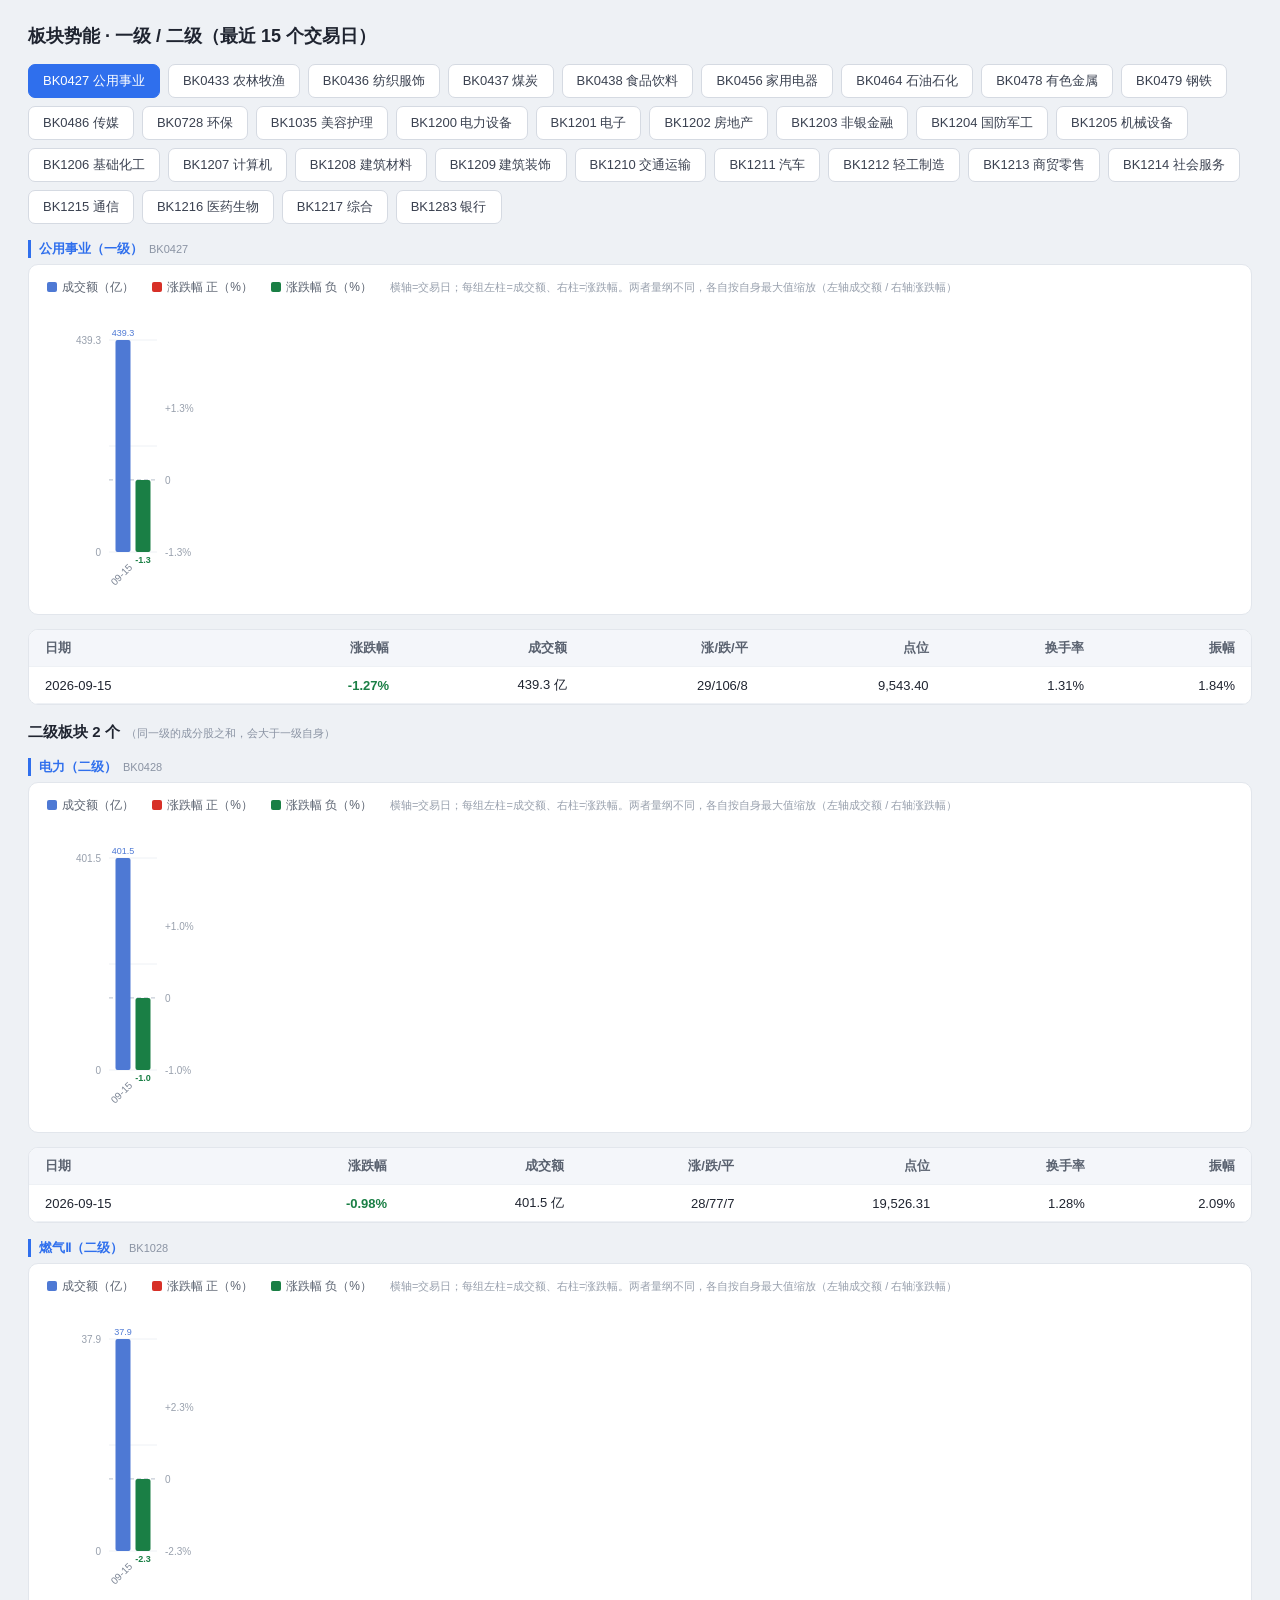
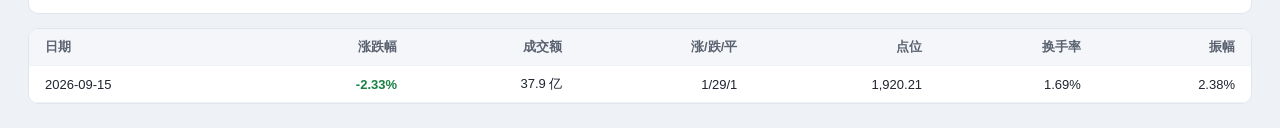
==== commit 888e5bdb: "add level2 board" ====
--- a/data/view.html
+++ b/data/view.html
@@ -1,4 +1,4 @@
-<!DOCTYPE html><html lang="zh"><head><meta charset="utf-8"><title>板块势能 · 数据</title><style>
+<!DOCTYPE html><html lang="zh"><head><meta charset="utf-8"><title>板块势能 · 一级/二级</title><style>
 * { box-sizing: border-box; }
 body { margin: 0; padding: 24px 28px; background: #eef1f5; color: #1f2430;
        font-family: -apple-system, "Segoe UI", "PingFang SC", "Microsoft YaHei", sans-serif; }
@@ -10,6 +10,11 @@
 .tab.active { background: #2f6fed; color: #fff; border-color: #2f6fed; }
 .panel { display: none; }
 .panel.active { display: block; }
+h2.sec { font-size: 15px; margin: 18px 0 8px; color: #1f2430; }
+h2.sec .lv { font-size: 11px; color: #8a93a3; font-weight: 400; margin-left: 6px; }
+h3.sub { font-size: 13px; margin: 16px 0 6px; color: #2f6fed;
+         border-left: 3px solid #2f6fed; padding-left: 8px; }
+h3.sub .code { color: #8a93a3; font-weight: 400; font-size: 11px; margin-left: 6px; }
 .wrap { overflow: auto; max-height: 72vh; border: 1px solid #e2e6ec;
         border-radius: 10px; background: #fff; }
 table { border-collapse: separate; border-spacing: 0; width: 100%; font-size: 13px; }
@@ -45,7 +50,7 @@
 .chart-svg .val.down { fill: #1a7f45; }
 .chart-svg .val.na { fill: #c2c8d2; }
 .chart-svg .date { font-size: 10px; fill: #7b8494; }
-</style></head><body><h1>板块势能 · 最近 15 个交易日</h1><div class="tabs"><button class="tab active" data-tab="BK0433" onclick="showTab('BK0433')">BK0433 农林牧渔</button><button class="tab" data-tab="BK0436" onclick="showTab('BK0436')">BK0436 纺织服饰</button><button class="tab" data-tab="BK0437" onclick="showTab('BK0437')">BK0437 煤炭</button><button class="tab" data-tab="BK0438" onclick="showTab('BK0438')">BK0438 食品饮料</button><button class="tab" data-tab="BK0464" onclick="showTab('BK0464')">BK0464 石油石化</button><button class="tab" data-tab="BK0478" onclick="showTab('BK0478')">BK0478 有色金属</button><button class="tab" data-tab="BK0486" onclick="showTab('BK0486')">BK0486 传媒</button><button class="tab" data-tab="BK1033" onclick="showTab('BK1033')">BK1033 电池</button><button class="tab" data-tab="BK1200" onclick="showTab('BK1200')">BK1200 电力设备</button><button class="tab" data-tab="BK1201" onclick="showTab('BK1201')">BK1201 电子</button><button class="tab" data-tab="BK1203" onclick="showTab('BK1203')">BK1203 非银金融</button><button class="tab" data-tab="BK1204" onclick="showTab('BK1204')">BK1204 国防军工</button><button class="tab" data-tab="BK1205" onclick="showTab('BK1205')">BK1205 机械设备</button><button class="tab" data-tab="BK1206" onclick="showTab('BK1206')">BK1206 基础化工</button><button class="tab" data-tab="BK1207" onclick="showTab('BK1207')">BK1207 计算机</button><button class="tab" data-tab="BK1211" onclick="showTab('BK1211')">BK1211 汽车</button><button class="tab" data-tab="BK1212" onclick="showTab('BK1212')">BK1212 轻工制造</button><button class="tab" data-tab="BK1213" onclick="showTab('BK1213')">BK1213 商贸零售</button><button class="tab" data-tab="BK1215" onclick="showTab('BK1215')">BK1215 通信</button><button class="tab" data-tab="BK1216" onclick="showTab('BK1216')">BK1216 医药生物</button><button class="tab" data-tab="BK1283" onclick="showTab('BK1283')">BK1283 银行</button></div><div class="panel active" id="panel-BK0433"><div class="chart-card"><div class="legend"><span><i class="sw amt"></i>成交额（亿）</span><span><i class="sw up"></i>涨跌幅 正（%）</span><span><i class="sw down"></i>涨跌幅 负（%）</span><span class="hint">横轴=交易日；每组左柱=成交额、右柱=涨跌幅。两者量纲不同，各自按自身最大值缩放（左轴成交额 / 右轴涨跌幅）</span></div><svg class="chart-svg" width="214" height="300" viewBox="0 0 214 300" xmlns="http://www.w3.org/2000/svg"><line class="grid" x1="62" y1="246.0" x2="158" y2="246.0"/><line class="grid" x1="62" y1="140.0" x2="158" y2="140.0"/><line class="grid" x1="62" y1="34.0" x2="158" y2="34.0"/><text class="axis amt" x="54" y="250" text-anchor="end">0</text><text class="axis amt" x="54" y="38" text-anchor="end">430.8</text><line class="zero" x1="62" y1="173.9" x2="158" y2="173.9"/><text class="axis pct" x="166" y="105.84000000000002">+3.1%</text><text class="axis pct" x="166" y="177.92000000000002">0</text><text class="axis pct" x="166" y="250.0">-3.1%</text><rect x="68.5" y="34.0" width="15" height="212.0" rx="2" fill="#4e79d4"><title>2026-09-11 成交额 430.8 亿</title></rect><text class="val amt" x="76.0" y="30.0" text-anchor="middle">430.8</text><rect x="88.5" y="173.9" width="15" height="72.1" rx="2" fill="#1a7f45"><title>2026-09-11 涨跌幅 -3.11%</title></rect><text class="val down" x="96.0" y="257.0" text-anchor="middle">-3.1</text><text class="date" x="86.0" y="262" text-anchor="end" transform="rotate(-45 86.0 262)">09-11</text><rect x="116.5" y="71.2" width="15" height="174.8" rx="2" fill="#4e79d4"><title>2026-09-14 成交额 355.2 亿</title></rect><text class="val amt" x="124.0" y="67.2" text-anchor="middle">355.2</text><rect x="136.5" y="173.9" width="15" height="40.3" rx="2" fill="#1a7f45"><title>2026-09-14 涨跌幅 -1.74%</title></rect><text class="val down" x="144.0" y="225.2" text-anchor="middle">-1.7</text><text class="date" x="134.0" y="262" text-anchor="end" transform="rotate(-45 134.0 262)">09-14</text></svg></div><div class="wrap"><table><thead><tr><th>日期</th><th>涨跌幅</th><th>成交额</th><th>涨/跌/平</th><th>点位</th><th>换手率</th><th>振幅</th></tr></thead><tbody><tr><td>2026-09-11</td><td><span class="down">-3.11%</span></td><td>430.8 亿</td><td>7/105/2</td><td>15,330.83</td><td>5.15%</td><td>3.40%</td></tr><tr><td>2026-09-14</td><td><span class="down">-1.74%</span></td><td>355.2 亿</td><td>32/80/2</td><td>15,064.28</td><td>4.49%</td><td>2.31%</td></tr></tbody></table></div></div><div class="panel" id="panel-BK0436"><div class="chart-card"><div class="legend"><span><i class="sw amt"></i>成交额（亿）</span><span><i class="sw up"></i>涨跌幅 正（%）</span><span><i class="sw down"></i>涨跌幅 负（%）</span><span class="hint">横轴=交易日；每组左柱=成交额、右柱=涨跌幅。两者量纲不同，各自按自身最大值缩放（左轴成交额 / 右轴涨跌幅）</span></div><svg class="chart-svg" width="214" height="300" viewBox="0 0 214 300" xmlns="http://www.w3.org/2000/svg"><line class="grid" x1="62" y1="246.0" x2="158" y2="246.0"/><line class="grid" x1="62" y1="140.0" x2="158" y2="140.0"/><line class="grid" x1="62" y1="34.0" x2="158" y2="34.0"/><text class="axis amt" x="54" y="250" text-anchor="end">0</text><text class="axis amt" x="54" y="38" text-anchor="end">102.2</text><line class="zero" x1="62" y1="173.9" x2="158" y2="173.9"/><text class="axis pct" x="166" y="105.84000000000002">+2.4%</text><text class="axis pct" x="166" y="177.92000000000002">0</text><text class="axis pct" x="166" y="250.0">-2.4%</text><rect x="68.5" y="34.0" width="15" height="212.0" rx="2" fill="#4e79d4"><title>2026-09-11 成交额 102.2 亿</title></rect><text class="val amt" x="76.0" y="30.0" text-anchor="middle">102.2</text><rect x="88.5" y="173.9" width="15" height="72.1" rx="2" fill="#1a7f45"><title>2026-09-11 涨跌幅 -2.37%</title></rect><text class="val down" x="96.0" y="257.0" text-anchor="middle">-2.4</text><text class="date" x="86.0" y="262" text-anchor="end" transform="rotate(-45 86.0 262)">09-11</text><rect x="116.5" y="87.7" width="15" height="158.3" rx="2" fill="#4e79d4"><title>2026-09-14 成交额 76.3 亿</title></rect><text class="val amt" x="124.0" y="83.7" text-anchor="middle">76.3</text><rect x="136.5" y="164.5" width="15" height="9.4" rx="2" fill="#d73027"><title>2026-09-14 涨跌幅 +0.31%</title></rect><text class="val up" x="144.0" y="160.5" text-anchor="middle">+0.3</text><text class="date" x="134.0" y="262" text-anchor="end" transform="rotate(-45 134.0 262)">09-14</text></svg></div><div class="wrap"><table><thead><tr><th>日期</th><th>涨跌幅</th><th>成交额</th><th>涨/跌/平</th><th>点位</th><th>换手率</th><th>振幅</th></tr></thead><tbody><tr><td>2026-09-11</td><td><span class="down">-2.37%</span></td><td>102.2 亿</td><td>8/100/4</td><td>13,237.11</td><td>1.89%</td><td>2.51%</td></tr><tr><td>2026-09-14</td><td><span class="up">+0.31%</span></td><td>76.3 亿</td><td>63/45/4</td><td>13,278.50</td><td>1.39%</td><td>1.19%</td></tr></tbody></table></div></div><div class="panel" id="panel-BK0437"><div class="chart-card"><div class="legend"><span><i class="sw amt"></i>成交额（亿）</span><span><i class="sw up"></i>涨跌幅 正（%）</span><span><i class="sw down"></i>涨跌幅 负（%）</span><span class="hint">横轴=交易日；每组左柱=成交额、右柱=涨跌幅。两者量纲不同，各自按自身最大值缩放（左轴成交额 / 右轴涨跌幅）</span></div><svg class="chart-svg" width="214" height="300" viewBox="0 0 214 300" xmlns="http://www.w3.org/2000/svg"><line class="grid" x1="62" y1="246.0" x2="158" y2="246.0"/><line class="grid" x1="62" y1="140.0" x2="158" y2="140.0"/><line class="grid" x1="62" y1="34.0" x2="158" y2="34.0"/><text class="axis amt" x="54" y="250" text-anchor="end">0</text><text class="axis amt" x="54" y="38" text-anchor="end">158.4</text><line class="zero" x1="62" y1="173.9" x2="158" y2="173.9"/><text class="axis pct" x="166" y="105.84000000000002">+3.0%</text><text class="axis pct" x="166" y="177.92000000000002">0</text><text class="axis pct" x="166" y="250.0">-3.0%</text><rect x="68.5" y="34.0" width="15" height="212.0" rx="2" fill="#4e79d4"><title>2026-09-11 成交额 158.4 亿</title></rect><text class="val amt" x="76.0" y="30.0" text-anchor="middle">158.4</text><rect x="88.5" y="173.9" width="15" height="72.1" rx="2" fill="#1a7f45"><title>2026-09-11 涨跌幅 -2.98%</title></rect><text class="val down" x="96.0" y="257.0" text-anchor="middle">-3.0</text><text class="date" x="86.0" y="262" text-anchor="end" transform="rotate(-45 86.0 262)">09-11</text><rect x="116.5" y="86.0" width="15" height="160.0" rx="2" fill="#4e79d4"><title>2026-09-14 成交额 119.5 亿</title></rect><text class="val amt" x="124.0" y="82.0" text-anchor="middle">119.5</text><rect x="136.5" y="173.9" width="15" height="32.9" rx="2" fill="#1a7f45"><title>2026-09-14 涨跌幅 -1.36%</title></rect><text class="val down" x="144.0" y="217.8" text-anchor="middle">-1.4</text><text class="date" x="134.0" y="262" text-anchor="end" transform="rotate(-45 134.0 262)">09-14</text></svg></div><div class="wrap"><table><thead><tr><th>日期</th><th>涨跌幅</th><th>成交额</th><th>涨/跌/平</th><th>点位</th><th>换手率</th><th>振幅</th></tr></thead><tbody><tr><td>2026-09-11</td><td><span class="down">-2.98%</span></td><td>158.4 亿</td><td>1/33/0</td><td>14,318.35</td><td>1.78%</td><td>4.03%</td></tr><tr><td>2026-09-14</td><td><span class="down">-1.36%</span></td><td>119.5 亿</td><td>2/32/0</td><td>14,123.33</td><td>1.34%</td><td>2.13%</td></tr></tbody></table></div></div><div class="panel" id="panel-BK0438"><div class="chart-card"><div class="legend"><span><i class="sw amt"></i>成交额（亿）</span><span><i class="sw up"></i>涨跌幅 正（%）</span><span><i class="sw down"></i>涨跌幅 负（%）</span><span class="hint">横轴=交易日；每组左柱=成交额、右柱=涨跌幅。两者量纲不同，各自按自身最大值缩放（左轴成交额 / 右轴涨跌幅）</span></div><svg class="chart-svg" width="214" height="300" viewBox="0 0 214 300" xmlns="http://www.w3.org/2000/svg"><line class="grid" x1="62" y1="246.0" x2="158" y2="246.0"/><line class="grid" x1="62" y1="140.0" x2="158" y2="140.0"/><line class="grid" x1="62" y1="34.0" x2="158" y2="34.0"/><text class="axis amt" x="54" y="250" text-anchor="end">0</text><text class="axis amt" x="54" y="38" text-anchor="end">259.5</text><line class="zero" x1="62" y1="173.9" x2="158" y2="173.9"/><text class="axis pct" x="166" y="105.84000000000002">+2.6%</text><text class="axis pct" x="166" y="177.92000000000002">0</text><text class="axis pct" x="166" y="250.0">-2.6%</text><rect x="68.5" y="34.0" width="15" height="212.0" rx="2" fill="#4e79d4"><title>2026-09-11 成交额 259.5 亿</title></rect><text class="val amt" x="76.0" y="30.0" text-anchor="middle">259.5</text><rect x="88.5" y="173.9" width="15" height="72.1" rx="2" fill="#1a7f45"><title>2026-09-11 涨跌幅 -2.61%</title></rect><text class="val down" x="96.0" y="257.0" text-anchor="middle">-2.6</text><text class="date" x="86.0" y="262" text-anchor="end" transform="rotate(-45 86.0 262)">09-11</text><rect x="116.5" y="81.4" width="15" height="164.6" rx="2" fill="#4e79d4"><title>2026-09-14 成交额 201.5 亿</title></rect><text class="val amt" x="124.0" y="77.4" text-anchor="middle">201.5</text><rect x="136.5" y="172.0" width="15" height="1.9" rx="2" fill="#d73027"><title>2026-09-14 涨跌幅 +0.07%</title></rect><text class="val up" x="144.0" y="168.0" text-anchor="middle">+0.1</text><text class="date" x="134.0" y="262" text-anchor="end" transform="rotate(-45 134.0 262)">09-14</text></svg></div><div class="wrap"><table><thead><tr><th>日期</th><th>涨跌幅</th><th>成交额</th><th>涨/跌/平</th><th>点位</th><th>换手率</th><th>振幅</th></tr></thead><tbody><tr><td>2026-09-11</td><td><span class="down">-2.61%</span></td><td>259.5 亿</td><td>9/119/2</td><td>25,776.65</td><td>1.71%</td><td>2.63%</td></tr><tr><td>2026-09-14</td><td><span class="up">+0.07%</span></td><td>201.5 亿</td><td>58/62/10</td><td>25,793.84</td><td>1.46%</td><td>1.15%</td></tr></tbody></table></div></div><div class="panel" id="panel-BK0464"><div class="chart-card"><div class="legend"><span><i class="sw amt"></i>成交额（亿）</span><span><i class="sw up"></i>涨跌幅 正（%）</span><span><i class="sw down"></i>涨跌幅 负（%）</span><span class="hint">横轴=交易日；每组左柱=成交额、右柱=涨跌幅。两者量纲不同，各自按自身最大值缩放（左轴成交额 / 右轴涨跌幅）</span></div><svg class="chart-svg" width="214" height="300" viewBox="0 0 214 300" xmlns="http://www.w3.org/2000/svg"><line class="grid" x1="62" y1="246.0" x2="158" y2="246.0"/><line class="grid" x1="62" y1="140.0" x2="158" y2="140.0"/><line class="grid" x1="62" y1="34.0" x2="158" y2="34.0"/><text class="axis amt" x="54" y="250" text-anchor="end">0</text><text class="axis amt" x="54" y="38" text-anchor="end">230.9</text><line class="zero" x1="62" y1="173.9" x2="158" y2="173.9"/><text class="axis pct" x="166" y="105.84000000000002">+3.3%</text><text class="axis pct" x="166" y="177.92000000000002">0</text><text class="axis pct" x="166" y="250.0">-3.3%</text><rect x="68.5" y="34.0" width="15" height="212.0" rx="2" fill="#4e79d4"><title>2026-09-11 成交额 230.9 亿</title></rect><text class="val amt" x="76.0" y="30.0" text-anchor="middle">230.9</text><rect x="88.5" y="173.9" width="15" height="72.1" rx="2" fill="#1a7f45"><title>2026-09-11 涨跌幅 -3.26%</title></rect><text class="val down" x="96.0" y="257.0" text-anchor="middle">-3.3</text><text class="date" x="86.0" y="262" text-anchor="end" transform="rotate(-45 86.0 262)">09-11</text><rect x="116.5" y="99.6" width="15" height="146.4" rx="2" fill="#4e79d4"><title>2026-09-14 成交额 159.4 亿</title></rect><text class="val amt" x="124.0" y="95.6" text-anchor="middle">159.4</text><rect x="136.5" y="173.9" width="15" height="15.3" rx="2" fill="#1a7f45"><title>2026-09-14 涨跌幅 -0.69%</title></rect><text class="val down" x="144.0" y="200.2" text-anchor="middle">-0.7</text><text class="date" x="134.0" y="262" text-anchor="end" transform="rotate(-45 134.0 262)">09-14</text></svg></div><div class="wrap"><table><thead><tr><th>日期</th><th>涨跌幅</th><th>成交额</th><th>涨/跌/平</th><th>点位</th><th>换手率</th><th>振幅</th></tr></thead><tbody><tr><td>2026-09-11</td><td><span class="down">-3.26%</span></td><td>230.9 亿</td><td>1/48/0</td><td>6,679.59</td><td>0.68%</td><td>4.45%</td></tr><tr><td>2026-09-14</td><td><span class="down">-0.69%</span></td><td>159.4 亿</td><td>14/31/4</td><td>6,633.74</td><td>0.50%</td><td>2.38%</td></tr></tbody></table></div></div><div class="panel" id="panel-BK0478"><div class="chart-card"><div class="legend"><span><i class="sw amt"></i>成交额（亿）</span><span><i class="sw up"></i>涨跌幅 正（%）</span><span><i class="sw down"></i>涨跌幅 负（%）</span><span class="hint">横轴=交易日；每组左柱=成交额、右柱=涨跌幅。两者量纲不同，各自按自身最大值缩放（左轴成交额 / 右轴涨跌幅）</span></div><svg class="chart-svg" width="214" height="300" viewBox="0 0 214 300" xmlns="http://www.w3.org/2000/svg"><line class="grid" x1="62" y1="246.0" x2="158" y2="246.0"/><line class="grid" x1="62" y1="140.0" x2="158" y2="140.0"/><line class="grid" x1="62" y1="34.0" x2="158" y2="34.0"/><text class="axis amt" x="54" y="250" text-anchor="end">0</text><text class="axis amt" x="54" y="38" text-anchor="end">1,238.3</text><line class="zero" x1="62" y1="173.9" x2="158" y2="173.9"/><text class="axis pct" x="166" y="105.84000000000002">+3.1%</text><text class="axis pct" x="166" y="177.92000000000002">0</text><text class="axis pct" x="166" y="250.0">-3.1%</text><rect x="68.5" y="34.0" width="15" height="212.0" rx="2" fill="#4e79d4"><title>2026-09-11 成交额 1,238.3 亿</title></rect><text class="val amt" x="76.0" y="30.0" text-anchor="middle">1,238.3</text><rect x="88.5" y="173.9" width="15" height="72.1" rx="2" fill="#1a7f45"><title>2026-09-11 涨跌幅 -3.12%</title></rect><text class="val down" x="96.0" y="257.0" text-anchor="middle">-3.1</text><text class="date" x="86.0" y="262" text-anchor="end" transform="rotate(-45 86.0 262)">09-11</text><rect x="116.5" y="122.2" width="15" height="123.8" rx="2" fill="#4e79d4"><title>2026-09-14 成交额 723.1 亿</title></rect><text class="val amt" x="124.0" y="118.2" text-anchor="middle">723.1</text><rect x="136.5" y="173.9" width="15" height="1.0" rx="2" fill="#1a7f45"><title>2026-09-14 涨跌幅 -0.03%</title></rect><text class="val down" x="144.0" y="185.9" text-anchor="middle">-0.0</text><text class="date" x="134.0" y="262" text-anchor="end" transform="rotate(-45 134.0 262)">09-14</text></svg></div><div class="wrap"><table><thead><tr><th>日期</th><th>涨跌幅</th><th>成交额</th><th>涨/跌/平</th><th>点位</th><th>换手率</th><th>振幅</th></tr></thead><tbody><tr><td>2026-09-11</td><td><span class="down">-3.12%</span></td><td>1,238.3 亿</td><td>9/135/1</td><td>26,880.83</td><td>2.91%</td><td>3.01%</td></tr><tr><td>2026-09-14</td><td><span class="down">-0.03%</span></td><td>723.1 亿</td><td>61/81/4</td><td>26,872.47</td><td>1.54%</td><td>2.22%</td></tr></tbody></table></div></div><div class="panel" id="panel-BK0486"><div class="chart-card"><div class="legend"><span><i class="sw amt"></i>成交额（亿）</span><span><i class="sw up"></i>涨跌幅 正（%）</span><span><i class="sw down"></i>涨跌幅 负（%）</span><span class="hint">横轴=交易日；每组左柱=成交额、右柱=涨跌幅。两者量纲不同，各自按自身最大值缩放（左轴成交额 / 右轴涨跌幅）</span></div><svg class="chart-svg" width="214" height="300" viewBox="0 0 214 300" xmlns="http://www.w3.org/2000/svg"><line class="grid" x1="62" y1="246.0" x2="158" y2="246.0"/><line class="grid" x1="62" y1="140.0" x2="158" y2="140.0"/><line class="grid" x1="62" y1="34.0" x2="158" y2="34.0"/><text class="axis amt" x="54" y="250" text-anchor="end">0</text><text class="axis amt" x="54" y="38" text-anchor="end">431.6</text><line class="zero" x1="62" y1="173.9" x2="158" y2="173.9"/><text class="axis pct" x="166" y="105.84000000000002">+0.7%</text><text class="axis pct" x="166" y="177.92000000000002">0</text><text class="axis pct" x="166" y="250.0">-0.7%</text><rect x="68.5" y="34.0" width="15" height="212.0" rx="2" fill="#4e79d4"><title>2026-09-11 成交额 431.6 亿</title></rect><text class="val amt" x="76.0" y="30.0" text-anchor="middle">431.6</text><rect x="88.5" y="173.9" width="15" height="72.1" rx="2" fill="#1a7f45"><title>2026-09-11 涨跌幅 -0.74%</title></rect><text class="val down" x="96.0" y="257.0" text-anchor="middle">-0.7</text><text class="date" x="86.0" y="262" text-anchor="end" transform="rotate(-45 86.0 262)">09-11</text><rect x="116.5" y="80.2" width="15" height="165.8" rx="2" fill="#4e79d4"><title>2026-09-14 成交额 337.6 亿</title></rect><text class="val amt" x="124.0" y="76.2" text-anchor="middle">337.6</text><rect x="136.5" y="173.9" width="15" height="50.7" rx="2" fill="#1a7f45"><title>2026-09-14 涨跌幅 -0.52%</title></rect><text class="val down" x="144.0" y="235.6" text-anchor="middle">-0.5</text><text class="date" x="134.0" y="262" text-anchor="end" transform="rotate(-45 134.0 262)">09-14</text></svg></div><div class="wrap"><table><thead><tr><th>日期</th><th>涨跌幅</th><th>成交额</th><th>涨/跌/平</th><th>点位</th><th>换手率</th><th>振幅</th></tr></thead><tbody><tr><td>2026-09-11</td><td><span class="down">-0.74%</span></td><td>431.6 亿</td><td>24/97/7</td><td>9,809.04</td><td>2.89%</td><td>2.62%</td></tr><tr><td>2026-09-14</td><td><span class="down">-0.52%</span></td><td>337.6 亿</td><td>35/88/5</td><td>9,757.79</td><td>2.30%</td><td>1.49%</td></tr></tbody></table></div></div><div class="panel" id="panel-BK1033"><div class="chart-card"><div class="legend"><span><i class="sw amt"></i>成交额（亿）</span><span><i class="sw up"></i>涨跌幅 正（%）</span><span><i class="sw down"></i>涨跌幅 负（%）</span><span class="hint">横轴=交易日；每组左柱=成交额、右柱=涨跌幅。两者量纲不同，各自按自身最大值缩放（左轴成交额 / 右轴涨跌幅）</span></div><svg class="chart-svg" width="214" height="300" viewBox="0 0 214 300" xmlns="http://www.w3.org/2000/svg"><line class="grid" x1="62" y1="246.0" x2="158" y2="246.0"/><line class="grid" x1="62" y1="140.0" x2="158" y2="140.0"/><line class="grid" x1="62" y1="34.0" x2="158" y2="34.0"/><text class="axis amt" x="54" y="250" text-anchor="end">0</text><text class="axis amt" x="54" y="38" text-anchor="end">464.3</text><line class="zero" x1="62" y1="173.9" x2="158" y2="173.9"/><text class="axis pct" x="166" y="105.84000000000002">+2.5%</text><text class="axis pct" x="166" y="177.92000000000002">0</text><text class="axis pct" x="166" y="250.0">-2.5%</text><rect x="68.5" y="34.0" width="15" height="212.0" rx="2" fill="#4e79d4"><title>2026-09-11 成交额 464.3 亿</title></rect><text class="val amt" x="76.0" y="30.0" text-anchor="middle">464.3</text><rect x="88.5" y="173.9" width="15" height="72.1" rx="2" fill="#1a7f45"><title>2026-09-11 涨跌幅 -2.45%</title></rect><text class="val down" x="96.0" y="257.0" text-anchor="middle">-2.5</text><text class="date" x="86.0" y="262" text-anchor="end" transform="rotate(-45 86.0 262)">09-11</text><rect x="116.5" y="58.0" width="15" height="188.0" rx="2" fill="#4e79d4"><title>2026-09-14 成交额 411.7 亿</title></rect><text class="val amt" x="124.0" y="54.0" text-anchor="middle">411.7</text><rect x="136.5" y="126.0" width="15" height="48.0" rx="2" fill="#d73027"><title>2026-09-14 涨跌幅 +1.63%</title></rect><text class="val up" x="144.0" y="122.0" text-anchor="middle">+1.6</text><text class="date" x="134.0" y="262" text-anchor="end" transform="rotate(-45 134.0 262)">09-14</text></svg></div><div class="wrap"><table><thead><tr><th>日期</th><th>涨跌幅</th><th>成交额</th><th>涨/跌/平</th><th>点位</th><th>换手率</th><th>振幅</th></tr></thead><tbody><tr><td>2026-09-11</td><td><span class="down">-2.45%</span></td><td>464.3 亿</td><td>8/98/1</td><td>1,241.95</td><td>2.35%</td><td>3.32%</td></tr><tr><td>2026-09-14</td><td><span class="up">+1.63%</span></td><td>411.7 亿</td><td>87/18/2</td><td>1,262.22</td><td>1.99%</td><td>3.15%</td></tr></tbody></table></div></div><div class="panel" id="panel-BK1200"><div class="chart-card"><div class="legend"><span><i class="sw amt"></i>成交额（亿）</span><span><i class="sw up"></i>涨跌幅 正（%）</span><span><i class="sw down"></i>涨跌幅 负（%）</span><span class="hint">横轴=交易日；每组左柱=成交额、右柱=涨跌幅。两者量纲不同，各自按自身最大值缩放（左轴成交额 / 右轴涨跌幅）</span></div><svg class="chart-svg" width="214" height="300" viewBox="0 0 214 300" xmlns="http://www.w3.org/2000/svg"><line class="grid" x1="62" y1="246.0" x2="158" y2="246.0"/><line class="grid" x1="62" y1="140.0" x2="158" y2="140.0"/><line class="grid" x1="62" y1="34.0" x2="158" y2="34.0"/><text class="axis amt" x="54" y="250" text-anchor="end">0</text><text class="axis amt" x="54" y="38" text-anchor="end">1,351.2</text><line class="zero" x1="62" y1="173.9" x2="158" y2="173.9"/><text class="axis pct" x="166" y="105.84000000000002">+1.8%</text><text class="axis pct" x="166" y="177.92000000000002">0</text><text class="axis pct" x="166" y="250.0">-1.8%</text><rect x="68.5" y="34.0" width="15" height="212.0" rx="2" fill="#4e79d4"><title>2026-09-11 成交额 1,351.2 亿</title></rect><text class="val amt" x="76.0" y="30.0" text-anchor="middle">1,351.2</text><rect x="88.5" y="173.9" width="15" height="72.1" rx="2" fill="#1a7f45"><title>2026-09-11 涨跌幅 -1.83%</title></rect><text class="val down" x="96.0" y="257.0" text-anchor="middle">-1.8</text><text class="date" x="86.0" y="262" text-anchor="end" transform="rotate(-45 86.0 262)">09-11</text><rect x="116.5" y="65.1" width="15" height="180.9" rx="2" fill="#4e79d4"><title>2026-09-14 成交额 1,153.0 亿</title></rect><text class="val amt" x="124.0" y="61.1" text-anchor="middle">1,153.0</text><rect x="136.5" y="151.1" width="15" height="22.8" rx="2" fill="#d73027"><title>2026-09-14 涨跌幅 +0.58%</title></rect><text class="val up" x="144.0" y="147.1" text-anchor="middle">+0.6</text><text class="date" x="134.0" y="262" text-anchor="end" transform="rotate(-45 134.0 262)">09-14</text></svg></div><div class="wrap"><table><thead><tr><th>日期</th><th>涨跌幅</th><th>成交额</th><th>涨/跌/平</th><th>点位</th><th>换手率</th><th>振幅</th></tr></thead><tbody><tr><td>2026-09-11</td><td><span class="down">-1.83%</span></td><td>1,351.2 亿</td><td>51/358/3</td><td>5,752.73</td><td>2.35%</td><td>2.51%</td></tr><tr><td>2026-09-14</td><td><span class="up">+0.58%</span></td><td>1,153.0 亿</td><td>236/165/11</td><td>5,786.19</td><td>1.88%</td><td>1.70%</td></tr></tbody></table></div></div><div class="panel" id="panel-BK1201"><div class="chart-card"><div class="legend"><span><i class="sw amt"></i>成交额（亿）</span><span><i class="sw up"></i>涨跌幅 正（%）</span><span><i class="sw down"></i>涨跌幅 负（%）</span><span class="hint">横轴=交易日；每组左柱=成交额、右柱=涨跌幅。两者量纲不同，各自按自身最大值缩放（左轴成交额 / 右轴涨跌幅）</span></div><svg class="chart-svg" width="838" height="300" viewBox="0 0 838 300" xmlns="http://www.w3.org/2000/svg"><line class="grid" x1="62" y1="246.0" x2="782" y2="246.0"/><line class="grid" x1="62" y1="140.0" x2="782" y2="140.0"/><line class="grid" x1="62" y1="34.0" x2="782" y2="34.0"/><text class="axis amt" x="54" y="250" text-anchor="end">0</text><text class="axis amt" x="54" y="38" text-anchor="end">5,847.0</text><line class="zero" x1="62" y1="173.9" x2="782" y2="173.9"/><text class="axis pct" x="790" y="105.84000000000002">+4.0%</text><text class="axis pct" x="790" y="177.92000000000002">0</text><text class="axis pct" x="790" y="250.0">-4.0%</text><rect x="68.5" y="80.7" width="15" height="165.3" rx="2" fill="#4e79d4"><title>2026-08-25 成交额 4,558.9 亿</title></rect><text class="val amt" x="76.0" y="76.7" text-anchor="middle">4,558.9</text><rect x="88.5" y="162.1" width="15" height="11.8" rx="2" fill="#d73027"><title>2026-08-25 涨跌幅 +0.65%</title></rect><text class="val up" x="96.0" y="158.1" text-anchor="middle">+0.7</text><text class="date" x="86.0" y="262" text-anchor="end" transform="rotate(-45 86.0 262)">08-25</text><rect x="116.5" y="90.3" width="15" height="155.7" rx="2" fill="#4e79d4"><title>2026-08-26 成交额 4,292.9 亿</title></rect><text class="val amt" x="124.0" y="86.3" text-anchor="middle">4,292.9</text><rect x="136.5" y="173.9" width="15" height="3.8" rx="2" fill="#1a7f45"><title>2026-08-26 涨跌幅 -0.21%</title></rect><text class="val down" x="144.0" y="188.7" text-anchor="middle">-0.2</text><text class="date" x="134.0" y="262" text-anchor="end" transform="rotate(-45 134.0 262)">08-26</text><rect x="164.5" y="34.0" width="15" height="212.0" rx="2" fill="#4e79d4"><title>2026-08-27 成交额 5,847.0 亿</title></rect><text class="val amt" x="172.0" y="30.0" text-anchor="middle">5,847.0</text><rect x="184.5" y="101.8" width="15" height="72.1" rx="2" fill="#d73027"><title>2026-08-27 涨跌幅 +3.97%</title></rect><text class="val up" x="192.0" y="97.8" text-anchor="middle">+4.0</text><text class="date" x="182.0" y="262" text-anchor="end" transform="rotate(-45 182.0 262)">08-27</text><rect x="212.5" y="42.8" width="15" height="203.2" rx="2" fill="#4e79d4"><title>2026-08-28 成交额 5,603.5 亿</title></rect><text class="val amt" x="220.0" y="38.8" text-anchor="middle">5,603.5</text><rect x="232.5" y="173.9" width="15" height="18.5" rx="2" fill="#1a7f45"><title>2026-08-28 涨跌幅 -1.02%</title></rect><text class="val down" x="240.0" y="203.4" text-anchor="middle">-1.0</text><text class="date" x="230.0" y="262" text-anchor="end" transform="rotate(-45 230.0 262)">08-28</text><rect x="260.5" y="52.1" width="15" height="193.9" rx="2" fill="#4e79d4"><title>2026-08-31 成交额 5,346.8 亿</title></rect><text class="val amt" x="268.0" y="48.1" text-anchor="middle">5,346.8</text><rect x="280.5" y="131.6" width="15" height="42.3" rx="2" fill="#d73027"><title>2026-08-31 涨跌幅 +2.33%</title></rect><text class="val up" x="288.0" y="127.6" text-anchor="middle">+2.3</text><text class="date" x="278.0" y="262" text-anchor="end" transform="rotate(-45 278.0 262)">08-31</text><rect x="308.5" y="78.9" width="15" height="167.1" rx="2" fill="#4e79d4"><title>2026-09-01 成交额 4,609.1 亿</title></rect><text class="val amt" x="316.0" y="74.9" text-anchor="middle">4,609.1</text><rect x="328.5" y="173.9" width="15" height="35.6" rx="2" fill="#1a7f45"><title>2026-09-01 涨跌幅 -1.96%</title></rect><text class="val down" x="336.0" y="220.5" text-anchor="middle">-2.0</text><text class="date" x="326.0" y="262" text-anchor="end" transform="rotate(-45 326.0 262)">09-01</text><rect x="356.5" y="106.1" width="15" height="139.9" rx="2" fill="#4e79d4"><title>2026-09-02 成交额 3,859.3 亿</title></rect><text class="val amt" x="364.0" y="102.1" text-anchor="middle">3,859.3</text><rect x="376.5" y="173.9" width="15" height="15.6" rx="2" fill="#1a7f45"><title>2026-09-02 涨跌幅 -0.86%</title></rect><text class="val down" x="384.0" y="200.5" text-anchor="middle">-0.9</text><text class="date" x="374.0" y="262" text-anchor="end" transform="rotate(-45 374.0 262)">09-02</text><rect x="404.5" y="103.7" width="15" height="142.3" rx="2" fill="#4e79d4"><title>2026-09-03 成交额 3,925.6 亿</title></rect><text class="val amt" x="412.0" y="99.7" text-anchor="middle">3,925.6</text><rect x="424.5" y="172.9" width="15" height="1.0" rx="2" fill="#d73027"><title>2026-09-03 涨跌幅 +0.00%</title></rect><text class="val up" x="432.0" y="168.9" text-anchor="middle">+0.0</text><text class="date" x="422.0" y="262" text-anchor="end" transform="rotate(-45 422.0 262)">09-03</text><rect x="452.5" y="78.1" width="15" height="167.9" rx="2" fill="#4e79d4"><title>2026-09-04 成交额 4,629.7 亿</title></rect><text class="val amt" x="460.0" y="74.1" text-anchor="middle">4,629.7</text><rect x="472.5" y="173.9" width="15" height="45.0" rx="2" fill="#1a7f45"><title>2026-09-04 涨跌幅 -2.48%</title></rect><text class="val down" x="480.0" y="229.9" text-anchor="middle">-2.5</text><text class="date" x="470.0" y="262" text-anchor="end" transform="rotate(-45 470.0 262)">09-04</text><rect x="500.5" y="60.5" width="15" height="185.5" rx="2" fill="#4e79d4"><title>2026-09-07 成交额 5,116.4 亿</title></rect><text class="val amt" x="508.0" y="56.5" text-anchor="middle">5,116.4</text><rect x="520.5" y="119.6" width="15" height="54.3" rx="2" fill="#d73027"><title>2026-09-07 涨跌幅 +2.99%</title></rect><text class="val up" x="528.0" y="115.6" text-anchor="middle">+3.0</text><text class="date" x="518.0" y="262" text-anchor="end" transform="rotate(-45 518.0 262)">09-07</text><rect x="548.5" y="71.2" width="15" height="174.8" rx="2" fill="#4e79d4"><title>2026-09-08 成交额 4,820.4 亿</title></rect><text class="val amt" x="556.0" y="67.2" text-anchor="middle">4,820.4</text><rect x="568.5" y="173.9" width="15" height="16.3" rx="2" fill="#1a7f45"><title>2026-09-08 涨跌幅 -0.90%</title></rect><text class="val down" x="576.0" y="201.3" text-anchor="middle">-0.9</text><text class="date" x="566.0" y="262" text-anchor="end" transform="rotate(-45 566.0 262)">09-08</text><rect x="596.5" y="94.6" width="15" height="151.4" rx="2" fill="#4e79d4"><title>2026-09-09 成交额 4,176.3 亿</title></rect><text class="val amt" x="604.0" y="90.6" text-anchor="middle">4,176.3</text><rect x="616.5" y="173.9" width="15" height="2.5" rx="2" fill="#1a7f45"><title>2026-09-09 涨跌幅 -0.14%</title></rect><text class="val down" x="624.0" y="187.5" text-anchor="middle">-0.1</text><text class="date" x="614.0" y="262" text-anchor="end" transform="rotate(-45 614.0 262)">09-09</text><rect x="644.5" y="110.3" width="15" height="135.7" rx="2" fill="#4e79d4"><title>2026-09-10 成交额 3,743.5 亿</title></rect><text class="val amt" x="652.0" y="106.3" text-anchor="middle">3,743.5</text><rect x="664.5" y="173.9" width="15" height="15.8" rx="2" fill="#1a7f45"><title>2026-09-10 涨跌幅 -0.87%</title></rect><text class="val down" x="672.0" y="200.7" text-anchor="middle">-0.9</text><text class="date" x="662.0" y="262" text-anchor="end" transform="rotate(-45 662.0 262)">09-10</text><rect x="692.5" y="68.8" width="15" height="177.2" rx="2" fill="#4e79d4"><title>2026-09-11 成交额 4,886.2 亿</title></rect><text class="val amt" x="700.0" y="64.8" text-anchor="middle">4,886.2</text><rect x="712.5" y="173.9" width="15" height="20.0" rx="2" fill="#1a7f45"><title>2026-09-11 涨跌幅 -1.10%</title></rect><text class="val down" x="720.0" y="204.9" text-anchor="middle">-1.1</text><text class="date" x="710.0" y="262" text-anchor="end" transform="rotate(-45 710.0 262)">09-11</text><rect x="740.5" y="90.1" width="15" height="155.9" rx="2" fill="#4e79d4"><title>2026-09-14 成交额 4,299.6 亿</title></rect><text class="val amt" x="748.0" y="86.1" text-anchor="middle">4,299.6</text><rect x="760.5" y="152.9" width="15" height="21.1" rx="2" fill="#d73027"><title>2026-09-14 涨跌幅 +1.16%</title></rect><text class="val up" x="768.0" y="148.9" text-anchor="middle">+1.2</text><text class="date" x="758.0" y="262" text-anchor="end" transform="rotate(-45 758.0 262)">09-14</text></svg></div><div class="wrap"><table><thead><tr><th>日期</th><th>涨跌幅</th><th>成交额</th><th>涨/跌/平</th><th>点位</th><th>换手率</th><th>振幅</th></tr></thead><tbody><tr><td>2026-08-25</td><td><span class="up">+0.65%</span></td><td>4,558.9 亿</td><td>—</td><td>12,791.18</td><td>2.89%</td><td>4.48%</td></tr><tr><td>2026-08-26</td><td><span class="down">-0.21%</span></td><td>4,292.9 亿</td><td>—</td><td>12,764.08</td><td>2.62%</td><td>2.43%</td></tr><tr><td>2026-08-27</td><td><span class="up">+3.97%</span></td><td>5,847.0 亿</td><td>—</td><td>13,270.93</td><td>3.45%</td><td>3.98%</td></tr><tr><td>2026-08-28</td><td><span class="down">-1.02%</span></td><td>5,603.5 亿</td><td>—</td><td>13,136.14</td><td>3.26%</td><td>2.70%</td></tr><tr><td>2026-08-31</td><td><span class="up">+2.33%</span></td><td>5,346.8 亿</td><td>—</td><td>13,442.50</td><td>3.30%</td><td>4.16%</td></tr><tr><td>2026-09-01</td><td><span class="down">-1.96%</span></td><td>4,609.1 亿</td><td>—</td><td>13,178.86</td><td>2.95%</td><td>2.61%</td></tr><tr><td>2026-09-02</td><td><span class="down">-0.86%</span></td><td>3,859.3 亿</td><td>—</td><td>13,065.74</td><td>2.57%</td><td>1.51%</td></tr><tr><td>2026-09-03</td><td><span class="flat">+0.00%</span></td><td>3,925.6 亿</td><td>—</td><td>13,065.34</td><td>2.63%</td><td>2.48%</td></tr><tr><td>2026-09-04</td><td><span class="down">-2.48%</span></td><td>4,629.7 亿</td><td>—</td><td>12,741.47</td><td>3.03%</td><td>5.24%</td></tr><tr><td>2026-09-07</td><td><span class="up">+2.99%</span></td><td>5,116.4 亿</td><td>—</td><td>13,122.80</td><td>2.90%</td><td>2.70%</td></tr><tr><td>2026-09-08</td><td><span class="down">-0.90%</span></td><td>4,820.4 亿</td><td>—</td><td>13,004.50</td><td>2.91%</td><td>2.27%</td></tr><tr><td>2026-09-09</td><td><span class="down">-0.14%</span></td><td>4,176.3 亿</td><td>—</td><td>12,986.22</td><td>2.70%</td><td>2.46%</td></tr><tr><td>2026-09-10</td><td><span class="down">-0.87%</span></td><td>3,743.5 亿</td><td>—</td><td>12,872.73</td><td>2.46%</td><td>1.77%</td></tr><tr><td>2026-09-11</td><td><span class="down">-1.10%</span></td><td>4,886.2 亿</td><td>97/420/4</td><td>12,730.57</td><td>3.19%</td><td>3.63%</td></tr><tr><td>2026-09-14</td><td><span class="up">+1.16%</span></td><td>4,299.6 亿</td><td>331/179/11</td><td>12,878.49</td><td>2.78%</td><td>3.86%</td></tr></tbody></table></div></div><div class="panel" id="panel-BK1203"><div class="chart-card"><div class="legend"><span><i class="sw amt"></i>成交额（亿）</span><span><i class="sw up"></i>涨跌幅 正（%）</span><span><i class="sw down"></i>涨跌幅 负（%）</span><span class="hint">横轴=交易日；每组左柱=成交额、右柱=涨跌幅。两者量纲不同，各自按自身最大值缩放（左轴成交额 / 右轴涨跌幅）</span></div><svg class="chart-svg" width="214" height="300" viewBox="0 0 214 300" xmlns="http://www.w3.org/2000/svg"><line class="grid" x1="62" y1="246.0" x2="158" y2="246.0"/><line class="grid" x1="62" y1="140.0" x2="158" y2="140.0"/><line class="grid" x1="62" y1="34.0" x2="158" y2="34.0"/><text class="axis amt" x="54" y="250" text-anchor="end">0</text><text class="axis amt" x="54" y="38" text-anchor="end">472.8</text><line class="zero" x1="62" y1="173.9" x2="158" y2="173.9"/><text class="axis pct" x="166" y="105.84000000000002">+3.8%</text><text class="axis pct" x="166" y="177.92000000000002">0</text><text class="axis pct" x="166" y="250.0">-3.8%</text><rect x="68.5" y="34.0" width="15" height="212.0" rx="2" fill="#4e79d4"><title>2026-09-11 成交额 472.8 亿</title></rect><text class="val amt" x="76.0" y="30.0" text-anchor="middle">472.8</text><rect x="88.5" y="173.9" width="15" height="72.1" rx="2" fill="#1a7f45"><title>2026-09-11 涨跌幅 -3.79%</title></rect><text class="val down" x="96.0" y="257.0" text-anchor="middle">-3.8</text><text class="date" x="86.0" y="262" text-anchor="end" transform="rotate(-45 86.0 262)">09-11</text><rect x="116.5" y="125.4" width="15" height="120.6" rx="2" fill="#4e79d4"><title>2026-09-14 成交额 269.0 亿</title></rect><text class="val amt" x="124.0" y="121.4" text-anchor="middle">269.0</text><rect x="136.5" y="173.9" width="15" height="10.1" rx="2" fill="#1a7f45"><title>2026-09-14 涨跌幅 -0.53%</title></rect><text class="val down" x="144.0" y="195.0" text-anchor="middle">-0.5</text><text class="date" x="134.0" y="262" text-anchor="end" transform="rotate(-45 134.0 262)">09-14</text></svg></div><div class="wrap"><table><thead><tr><th>日期</th><th>涨跌幅</th><th>成交额</th><th>涨/跌/平</th><th>点位</th><th>换手率</th><th>振幅</th></tr></thead><tbody><tr><td>2026-09-11</td><td><span class="down">-3.79%</span></td><td>472.8 亿</td><td>0/80/0</td><td>2,394.96</td><td>1.09%</td><td>3.12%</td></tr><tr><td>2026-09-14</td><td><span class="down">-0.53%</span></td><td>269.0 亿</td><td>24/48/8</td><td>2,382.23</td><td>0.58%</td><td>0.81%</td></tr></tbody></table></div></div><div class="panel" id="panel-BK1204"><div class="chart-card"><div class="legend"><span><i class="sw amt"></i>成交额（亿）</span><span><i class="sw up"></i>涨跌幅 正（%）</span><span><i class="sw down"></i>涨跌幅 负（%）</span><span class="hint">横轴=交易日；每组左柱=成交额、右柱=涨跌幅。两者量纲不同，各自按自身最大值缩放（左轴成交额 / 右轴涨跌幅）</span></div><svg class="chart-svg" width="214" height="300" viewBox="0 0 214 300" xmlns="http://www.w3.org/2000/svg"><line class="grid" x1="62" y1="246.0" x2="158" y2="246.0"/><line class="grid" x1="62" y1="140.0" x2="158" y2="140.0"/><line class="grid" x1="62" y1="34.0" x2="158" y2="34.0"/><text class="axis amt" x="54" y="250" text-anchor="end">0</text><text class="axis amt" x="54" y="38" text-anchor="end">730.6</text><line class="zero" x1="62" y1="173.9" x2="158" y2="173.9"/><text class="axis pct" x="166" y="105.84000000000002">+1.6%</text><text class="axis pct" x="166" y="177.92000000000002">0</text><text class="axis pct" x="166" y="250.0">-1.6%</text><rect x="68.5" y="34.0" width="15" height="212.0" rx="2" fill="#4e79d4"><title>2026-09-11 成交额 730.6 亿</title></rect><text class="val amt" x="76.0" y="30.0" text-anchor="middle">730.6</text><rect x="88.5" y="170.7" width="15" height="3.3" rx="2" fill="#d73027"><title>2026-09-11 涨跌幅 +0.07%</title></rect><text class="val up" x="96.0" y="166.7" text-anchor="middle">+0.1</text><text class="date" x="86.0" y="262" text-anchor="end" transform="rotate(-45 86.0 262)">09-11</text><rect x="116.5" y="74.3" width="15" height="171.7" rx="2" fill="#4e79d4"><title>2026-09-14 成交额 591.8 亿</title></rect><text class="val amt" x="124.0" y="70.3" text-anchor="middle">591.8</text><rect x="136.5" y="173.9" width="15" height="72.1" rx="2" fill="#1a7f45"><title>2026-09-14 涨跌幅 -1.55%</title></rect><text class="val down" x="144.0" y="257.0" text-anchor="middle">-1.6</text><text class="date" x="134.0" y="262" text-anchor="end" transform="rotate(-45 134.0 262)">09-14</text></svg></div><div class="wrap"><table><thead><tr><th>日期</th><th>涨跌幅</th><th>成交额</th><th>涨/跌/平</th><th>点位</th><th>换手率</th><th>振幅</th></tr></thead><tbody><tr><td>2026-09-11</td><td><span class="up">+0.07%</span></td><td>730.6 亿</td><td>56/85/0</td><td>5,631.46</td><td>3.13%</td><td>2.75%</td></tr><tr><td>2026-09-14</td><td><span class="down">-1.55%</span></td><td>591.8 亿</td><td>26/114/1</td><td>5,544.34</td><td>2.59%</td><td>1.84%</td></tr></tbody></table></div></div><div class="panel" id="panel-BK1205"><div class="chart-card"><div class="legend"><span><i class="sw amt"></i>成交额（亿）</span><span><i class="sw up"></i>涨跌幅 正（%）</span><span><i class="sw down"></i>涨跌幅 负（%）</span><span class="hint">横轴=交易日；每组左柱=成交额、右柱=涨跌幅。两者量纲不同，各自按自身最大值缩放（左轴成交额 / 右轴涨跌幅）</span></div><svg class="chart-svg" width="214" height="300" viewBox="0 0 214 300" xmlns="http://www.w3.org/2000/svg"><line class="grid" x1="62" y1="246.0" x2="158" y2="246.0"/><line class="grid" x1="62" y1="140.0" x2="158" y2="140.0"/><line class="grid" x1="62" y1="34.0" x2="158" y2="34.0"/><text class="axis amt" x="54" y="250" text-anchor="end">0</text><text class="axis amt" x="54" y="38" text-anchor="end">1,372.5</text><line class="zero" x1="62" y1="173.9" x2="158" y2="173.9"/><text class="axis pct" x="166" y="105.84000000000002">+2.1%</text><text class="axis pct" x="166" y="177.92000000000002">0</text><text class="axis pct" x="166" y="250.0">-2.1%</text><rect x="68.5" y="34.0" width="15" height="212.0" rx="2" fill="#4e79d4"><title>2026-09-11 成交额 1,372.5 亿</title></rect><text class="val amt" x="76.0" y="30.0" text-anchor="middle">1,372.5</text><rect x="88.5" y="173.9" width="15" height="72.1" rx="2" fill="#1a7f45"><title>2026-09-11 涨跌幅 -2.15%</title></rect><text class="val down" x="96.0" y="257.0" text-anchor="middle">-2.1</text><text class="date" x="86.0" y="262" text-anchor="end" transform="rotate(-45 86.0 262)">09-11</text><rect x="116.5" y="57.0" width="15" height="189.0" rx="2" fill="#4e79d4"><title>2026-09-14 成交额 1,223.6 亿</title></rect><text class="val amt" x="124.0" y="53.0" text-anchor="middle">1,223.6</text><rect x="136.5" y="146.1" width="15" height="27.8" rx="2" fill="#d73027"><title>2026-09-14 涨跌幅 +0.83%</title></rect><text class="val up" x="144.0" y="142.1" text-anchor="middle">+0.8</text><text class="date" x="134.0" y="262" text-anchor="end" transform="rotate(-45 134.0 262)">09-14</text></svg></div><div class="wrap"><table><thead><tr><th>日期</th><th>涨跌幅</th><th>成交额</th><th>涨/跌/平</th><th>点位</th><th>换手率</th><th>振幅</th></tr></thead><tbody><tr><td>2026-09-11</td><td><span class="down">-2.15%</span></td><td>1,372.5 亿</td><td>50/567/11</td><td>4,535.18</td><td>2.03%</td><td>3.07%</td></tr><tr><td>2026-09-14</td><td><span class="up">+0.83%</span></td><td>1,223.6 亿</td><td>383/217/29</td><td>4,572.73</td><td>1.70%</td><td>2.38%</td></tr></tbody></table></div></div><div class="panel" id="panel-BK1206"><div class="chart-card"><div class="legend"><span><i class="sw amt"></i>成交额（亿）</span><span><i class="sw up"></i>涨跌幅 正（%）</span><span><i class="sw down"></i>涨跌幅 负（%）</span><span class="hint">横轴=交易日；每组左柱=成交额、右柱=涨跌幅。两者量纲不同，各自按自身最大值缩放（左轴成交额 / 右轴涨跌幅）</span></div><svg class="chart-svg" width="214" height="300" viewBox="0 0 214 300" xmlns="http://www.w3.org/2000/svg"><line class="grid" x1="62" y1="246.0" x2="158" y2="246.0"/><line class="grid" x1="62" y1="140.0" x2="158" y2="140.0"/><line class="grid" x1="62" y1="34.0" x2="158" y2="34.0"/><text class="axis amt" x="54" y="250" text-anchor="end">0</text><text class="axis amt" x="54" y="38" text-anchor="end">1,080.8</text><line class="zero" x1="62" y1="173.9" x2="158" y2="173.9"/><text class="axis pct" x="166" y="105.84000000000002">+2.6%</text><text class="axis pct" x="166" y="177.92000000000002">0</text><text class="axis pct" x="166" y="250.0">-2.6%</text><rect x="68.5" y="34.0" width="15" height="212.0" rx="2" fill="#4e79d4"><title>2026-09-11 成交额 1,080.8 亿</title></rect><text class="val amt" x="76.0" y="30.0" text-anchor="middle">1,080.8</text><rect x="88.5" y="173.9" width="15" height="72.1" rx="2" fill="#1a7f45"><title>2026-09-11 涨跌幅 -2.56%</title></rect><text class="val down" x="96.0" y="257.0" text-anchor="middle">-2.6</text><text class="date" x="86.0" y="262" text-anchor="end" transform="rotate(-45 86.0 262)">09-11</text><rect x="116.5" y="74.6" width="15" height="171.4" rx="2" fill="#4e79d4"><title>2026-09-14 成交额 873.9 亿</title></rect><text class="val amt" x="124.0" y="70.6" text-anchor="middle">873.9</text><rect x="136.5" y="153.9" width="15" height="20.0" rx="2" fill="#d73027"><title>2026-09-14 涨跌幅 +0.71%</title></rect><text class="val up" x="144.0" y="149.9" text-anchor="middle">+0.7</text><text class="date" x="134.0" y="262" text-anchor="end" transform="rotate(-45 134.0 262)">09-14</text></svg></div><div class="wrap"><table><thead><tr><th>日期</th><th>涨跌幅</th><th>成交额</th><th>涨/跌/平</th><th>点位</th><th>换手率</th><th>振幅</th></tr></thead><tbody><tr><td>2026-09-11</td><td><span class="down">-2.56%</span></td><td>1,080.8 亿</td><td>35/418/4</td><td>3,565.72</td><td>2.76%</td><td>3.11%</td></tr><tr><td>2026-09-14</td><td><span class="up">+0.71%</span></td><td>873.9 亿</td><td>273/169/15</td><td>3,591.19</td><td>2.12%</td><td>1.84%</td></tr></tbody></table></div></div><div class="panel" id="panel-BK1207"><div class="chart-card"><div class="legend"><span><i class="sw amt"></i>成交额（亿）</span><span><i class="sw up"></i>涨跌幅 正（%）</span><span><i class="sw down"></i>涨跌幅 负（%）</span><span class="hint">横轴=交易日；每组左柱=成交额、右柱=涨跌幅。两者量纲不同，各自按自身最大值缩放（左轴成交额 / 右轴涨跌幅）</span></div><svg class="chart-svg" width="214" height="300" viewBox="0 0 214 300" xmlns="http://www.w3.org/2000/svg"><line class="grid" x1="62" y1="246.0" x2="158" y2="246.0"/><line class="grid" x1="62" y1="140.0" x2="158" y2="140.0"/><line class="grid" x1="62" y1="34.0" x2="158" y2="34.0"/><text class="axis amt" x="54" y="250" text-anchor="end">0</text><text class="axis amt" x="54" y="38" text-anchor="end">857.4</text><line class="zero" x1="62" y1="173.9" x2="158" y2="173.9"/><text class="axis pct" x="166" y="105.84000000000002">+2.1%</text><text class="axis pct" x="166" y="177.92000000000002">0</text><text class="axis pct" x="166" y="250.0">-2.1%</text><rect x="68.5" y="34.0" width="15" height="212.0" rx="2" fill="#4e79d4"><title>2026-09-11 成交额 857.4 亿</title></rect><text class="val amt" x="76.0" y="30.0" text-anchor="middle">857.4</text><rect x="88.5" y="173.9" width="15" height="72.1" rx="2" fill="#1a7f45"><title>2026-09-11 涨跌幅 -2.09%</title></rect><text class="val down" x="96.0" y="257.0" text-anchor="middle">-2.1</text><text class="date" x="86.0" y="262" text-anchor="end" transform="rotate(-45 86.0 262)">09-11</text><rect x="116.5" y="61.2" width="15" height="184.8" rx="2" fill="#4e79d4"><title>2026-09-14 成交额 747.5 亿</title></rect><text class="val amt" x="124.0" y="57.2" text-anchor="middle">747.5</text><rect x="136.5" y="145.6" width="15" height="28.3" rx="2" fill="#d73027"><title>2026-09-14 涨跌幅 +0.82%</title></rect><text class="val up" x="144.0" y="141.6" text-anchor="middle">+0.8</text><text class="date" x="134.0" y="262" text-anchor="end" transform="rotate(-45 134.0 262)">09-14</text></svg></div><div class="wrap"><table><thead><tr><th>日期</th><th>涨跌幅</th><th>成交额</th><th>涨/跌/平</th><th>点位</th><th>换手率</th><th>振幅</th></tr></thead><tbody><tr><td>2026-09-11</td><td><span class="down">-2.09%</span></td><td>857.4 亿</td><td>41/318/2</td><td>7,624.37</td><td>2.41%</td><td>2.80%</td></tr><tr><td>2026-09-14</td><td><span class="up">+0.82%</span></td><td>747.5 亿</td><td>215/134/12</td><td>7,687.11</td><td>2.31%</td><td>1.54%</td></tr></tbody></table></div></div><div class="panel" id="panel-BK1211"><div class="chart-card"><div class="legend"><span><i class="sw amt"></i>成交额（亿）</span><span><i class="sw up"></i>涨跌幅 正（%）</span><span><i class="sw down"></i>涨跌幅 负（%）</span><span class="hint">横轴=交易日；每组左柱=成交额、右柱=涨跌幅。两者量纲不同，各自按自身最大值缩放（左轴成交额 / 右轴涨跌幅）</span></div><svg class="chart-svg" width="214" height="300" viewBox="0 0 214 300" xmlns="http://www.w3.org/2000/svg"><line class="grid" x1="62" y1="246.0" x2="158" y2="246.0"/><line class="grid" x1="62" y1="140.0" x2="158" y2="140.0"/><line class="grid" x1="62" y1="34.0" x2="158" y2="34.0"/><text class="axis amt" x="54" y="250" text-anchor="end">0</text><text class="axis amt" x="54" y="38" text-anchor="end">522.0</text><line class="zero" x1="62" y1="173.9" x2="158" y2="173.9"/><text class="axis pct" x="166" y="105.84000000000002">+1.9%</text><text class="axis pct" x="166" y="177.92000000000002">0</text><text class="axis pct" x="166" y="250.0">-1.9%</text><rect x="68.5" y="34.0" width="15" height="212.0" rx="2" fill="#4e79d4"><title>2026-09-11 成交额 522.0 亿</title></rect><text class="val amt" x="76.0" y="30.0" text-anchor="middle">522.0</text><rect x="88.5" y="173.9" width="15" height="72.1" rx="2" fill="#1a7f45"><title>2026-09-11 涨跌幅 -1.88%</title></rect><text class="val down" x="96.0" y="257.0" text-anchor="middle">-1.9</text><text class="date" x="86.0" y="262" text-anchor="end" transform="rotate(-45 86.0 262)">09-11</text><rect x="116.5" y="53.5" width="15" height="192.5" rx="2" fill="#4e79d4"><title>2026-09-14 成交额 473.9 亿</title></rect><text class="val amt" x="124.0" y="49.5" text-anchor="middle">473.9</text><rect x="136.5" y="142.9" width="15" height="31.1" rx="2" fill="#d73027"><title>2026-09-14 涨跌幅 +0.81%</title></rect><text class="val up" x="144.0" y="138.9" text-anchor="middle">+0.8</text><text class="date" x="134.0" y="262" text-anchor="end" transform="rotate(-45 134.0 262)">09-14</text></svg></div><div class="wrap"><table><thead><tr><th>日期</th><th>涨跌幅</th><th>成交额</th><th>涨/跌/平</th><th>点位</th><th>换手率</th><th>振幅</th></tr></thead><tbody><tr><td>2026-09-11</td><td><span class="down">-1.88%</span></td><td>522.0 亿</td><td>33/295/4</td><td>3,786.85</td><td>1.73%</td><td>2.41%</td></tr><tr><td>2026-09-14</td><td><span class="up">+0.81%</span></td><td>473.9 亿</td><td>229/92/11</td><td>3,817.54</td><td>1.62%</td><td>1.92%</td></tr></tbody></table></div></div><div class="panel" id="panel-BK1212"><div class="chart-card"><div class="legend"><span><i class="sw amt"></i>成交额（亿）</span><span><i class="sw up"></i>涨跌幅 正（%）</span><span><i class="sw down"></i>涨跌幅 负（%）</span><span class="hint">横轴=交易日；每组左柱=成交额、右柱=涨跌幅。两者量纲不同，各自按自身最大值缩放（左轴成交额 / 右轴涨跌幅）</span></div><svg class="chart-svg" width="214" height="300" viewBox="0 0 214 300" xmlns="http://www.w3.org/2000/svg"><line class="grid" x1="62" y1="246.0" x2="158" y2="246.0"/><line class="grid" x1="62" y1="140.0" x2="158" y2="140.0"/><line class="grid" x1="62" y1="34.0" x2="158" y2="34.0"/><text class="axis amt" x="54" y="250" text-anchor="end">0</text><text class="axis amt" x="54" y="38" text-anchor="end">169.5</text><line class="zero" x1="62" y1="173.9" x2="158" y2="173.9"/><text class="axis pct" x="166" y="105.84000000000002">+2.1%</text><text class="axis pct" x="166" y="177.92000000000002">0</text><text class="axis pct" x="166" y="250.0">-2.1%</text><rect x="68.5" y="34.0" width="15" height="212.0" rx="2" fill="#4e79d4"><title>2026-09-11 成交额 169.5 亿</title></rect><text class="val amt" x="76.0" y="30.0" text-anchor="middle">169.5</text><rect x="88.5" y="173.9" width="15" height="72.1" rx="2" fill="#1a7f45"><title>2026-09-11 涨跌幅 -2.14%</title></rect><text class="val down" x="96.0" y="257.0" text-anchor="middle">-2.1</text><text class="date" x="86.0" y="262" text-anchor="end" transform="rotate(-45 86.0 262)">09-11</text><rect x="116.5" y="40.1" width="15" height="205.9" rx="2" fill="#4e79d4"><title>2026-09-14 成交额 164.6 亿</title></rect><text class="val amt" x="124.0" y="36.1" text-anchor="middle">164.6</text><rect x="136.5" y="154.7" width="15" height="19.2" rx="2" fill="#d73027"><title>2026-09-14 涨跌幅 +0.57%</title></rect><text class="val up" x="144.0" y="150.7" text-anchor="middle">+0.6</text><text class="date" x="134.0" y="262" text-anchor="end" transform="rotate(-45 134.0 262)">09-14</text></svg></div><div class="wrap"><table><thead><tr><th>日期</th><th>涨跌幅</th><th>成交额</th><th>涨/跌/平</th><th>点位</th><th>换手率</th><th>振幅</th></tr></thead><tbody><tr><td>2026-09-11</td><td><span class="down">-2.14%</span></td><td>169.5 亿</td><td>18/151/1</td><td>3,233.34</td><td>2.20%</td><td>2.49%</td></tr><tr><td>2026-09-14</td><td><span class="up">+0.57%</span></td><td>164.6 亿</td><td>97/67/6</td><td>3,251.73</td><td>2.05%</td><td>1.61%</td></tr></tbody></table></div></div><div class="panel" id="panel-BK1213"><div class="chart-card"><div class="legend"><span><i class="sw amt"></i>成交额（亿）</span><span><i class="sw up"></i>涨跌幅 正（%）</span><span><i class="sw down"></i>涨跌幅 负（%）</span><span class="hint">横轴=交易日；每组左柱=成交额、右柱=涨跌幅。两者量纲不同，各自按自身最大值缩放（左轴成交额 / 右轴涨跌幅）</span></div><svg class="chart-svg" width="214" height="300" viewBox="0 0 214 300" xmlns="http://www.w3.org/2000/svg"><line class="grid" x1="62" y1="246.0" x2="158" y2="246.0"/><line class="grid" x1="62" y1="140.0" x2="158" y2="140.0"/><line class="grid" x1="62" y1="34.0" x2="158" y2="34.0"/><text class="axis amt" x="54" y="250" text-anchor="end">0</text><text class="axis amt" x="54" y="38" text-anchor="end">230.3</text><line class="zero" x1="62" y1="173.9" x2="158" y2="173.9"/><text class="axis pct" x="166" y="105.84000000000002">+2.8%</text><text class="axis pct" x="166" y="177.92000000000002">0</text><text class="axis pct" x="166" y="250.0">-2.8%</text><rect x="68.5" y="34.0" width="15" height="212.0" rx="2" fill="#4e79d4"><title>2026-09-11 成交额 230.3 亿</title></rect><text class="val amt" x="76.0" y="30.0" text-anchor="middle">230.3</text><rect x="88.5" y="173.9" width="15" height="72.1" rx="2" fill="#1a7f45"><title>2026-09-11 涨跌幅 -2.79%</title></rect><text class="val down" x="96.0" y="257.0" text-anchor="middle">-2.8</text><text class="date" x="86.0" y="262" text-anchor="end" transform="rotate(-45 86.0 262)">09-11</text><rect x="116.5" y="74.1" width="15" height="171.9" rx="2" fill="#4e79d4"><title>2026-09-14 成交额 186.7 亿</title></rect><text class="val amt" x="124.0" y="70.1" text-anchor="middle">186.7</text><rect x="136.5" y="172.9" width="15" height="1.0" rx="2" fill="#d73027"><title>2026-09-14 涨跌幅 +0.02%</title></rect><text class="val up" x="144.0" y="168.9" text-anchor="middle">+0.0</text><text class="date" x="134.0" y="262" text-anchor="end" transform="rotate(-45 134.0 262)">09-14</text></svg></div><div class="wrap"><table><thead><tr><th>日期</th><th>涨跌幅</th><th>成交额</th><th>涨/跌/平</th><th>点位</th><th>换手率</th><th>振幅</th></tr></thead><tbody><tr><td>2026-09-11</td><td><span class="down">-2.79%</span></td><td>230.3 亿</td><td>7/94/0</td><td>2,229.40</td><td>2.62%</td><td>3.68%</td></tr><tr><td>2026-09-14</td><td><span class="up">+0.02%</span></td><td>186.7 亿</td><td>52/42/7</td><td>2,229.90</td><td>2.11%</td><td>2.14%</td></tr></tbody></table></div></div><div class="panel" id="panel-BK1215"><div class="chart-card"><div class="legend"><span><i class="sw amt"></i>成交额（亿）</span><span><i class="sw up"></i>涨跌幅 正（%）</span><span><i class="sw down"></i>涨跌幅 负（%）</span><span class="hint">横轴=交易日；每组左柱=成交额、右柱=涨跌幅。两者量纲不同，各自按自身最大值缩放（左轴成交额 / 右轴涨跌幅）</span></div><svg class="chart-svg" width="214" height="300" viewBox="0 0 214 300" xmlns="http://www.w3.org/2000/svg"><line class="grid" x1="62" y1="246.0" x2="158" y2="246.0"/><line class="grid" x1="62" y1="140.0" x2="158" y2="140.0"/><line class="grid" x1="62" y1="34.0" x2="158" y2="34.0"/><text class="axis amt" x="54" y="250" text-anchor="end">0</text><text class="axis amt" x="54" y="38" text-anchor="end">1,876.9</text><line class="zero" x1="62" y1="173.9" x2="158" y2="173.9"/><text class="axis pct" x="166" y="105.84000000000002">+0.3%</text><text class="axis pct" x="166" y="177.92000000000002">0</text><text class="axis pct" x="166" y="250.0">-0.3%</text><rect x="68.5" y="34.0" width="15" height="212.0" rx="2" fill="#4e79d4"><title>2026-09-11 成交额 1,876.9 亿</title></rect><text class="val amt" x="76.0" y="30.0" text-anchor="middle">1,876.9</text><rect x="88.5" y="173.9" width="15" height="8.7" rx="2" fill="#1a7f45"><title>2026-09-11 涨跌幅 -0.04%</title></rect><text class="val down" x="96.0" y="193.7" text-anchor="middle">-0.0</text><text class="date" x="86.0" y="262" text-anchor="end" transform="rotate(-45 86.0 262)">09-11</text><rect x="116.5" y="86.2" width="15" height="159.8" rx="2" fill="#4e79d4"><title>2026-09-14 成交额 1,414.4 亿</title></rect><text class="val amt" x="124.0" y="82.2" text-anchor="middle">1,414.4</text><rect x="136.5" y="173.9" width="15" height="72.1" rx="2" fill="#1a7f45"><title>2026-09-14 涨跌幅 -0.33%</title></rect><text class="val down" x="144.0" y="257.0" text-anchor="middle">-0.3</text><text class="date" x="134.0" y="262" text-anchor="end" transform="rotate(-45 134.0 262)">09-14</text></svg></div><div class="wrap"><table><thead><tr><th>日期</th><th>涨跌幅</th><th>成交额</th><th>涨/跌/平</th><th>点位</th><th>换手率</th><th>振幅</th></tr></thead><tbody><tr><td>2026-09-11</td><td><span class="down">-0.04%</span></td><td>1,876.9 亿</td><td>42/84/4</td><td>7,768.57</td><td>2.19%</td><td>2.55%</td></tr><tr><td>2026-09-14</td><td><span class="down">-0.33%</span></td><td>1,414.4 亿</td><td>46/80/4</td><td>7,742.93</td><td>1.69%</td><td>2.28%</td></tr></tbody></table></div></div><div class="panel" id="panel-BK1216"><div class="chart-card"><div class="legend"><span><i class="sw amt"></i>成交额（亿）</span><span><i class="sw up"></i>涨跌幅 正（%）</span><span><i class="sw down"></i>涨跌幅 负（%）</span><span class="hint">横轴=交易日；每组左柱=成交额、右柱=涨跌幅。两者量纲不同，各自按自身最大值缩放（左轴成交额 / 右轴涨跌幅）</span></div><svg class="chart-svg" width="214" height="300" viewBox="0 0 214 300" xmlns="http://www.w3.org/2000/svg"><line class="grid" x1="62" y1="246.0" x2="158" y2="246.0"/><line class="grid" x1="62" y1="140.0" x2="158" y2="140.0"/><line class="grid" x1="62" y1="34.0" x2="158" y2="34.0"/><text class="axis amt" x="54" y="250" text-anchor="end">0</text><text class="axis amt" x="54" y="38" text-anchor="end">902.1</text><line class="zero" x1="62" y1="173.9" x2="158" y2="173.9"/><text class="axis pct" x="166" y="105.84000000000002">+2.3%</text><text class="axis pct" x="166" y="177.92000000000002">0</text><text class="axis pct" x="166" y="250.0">-2.3%</text><rect x="68.5" y="41.3" width="15" height="204.7" rx="2" fill="#4e79d4"><title>2026-09-11 成交额 871.2 亿</title></rect><text class="val amt" x="76.0" y="37.3" text-anchor="middle">871.2</text><rect x="88.5" y="173.9" width="15" height="72.1" rx="2" fill="#1a7f45"><title>2026-09-11 涨跌幅 -2.27%</title></rect><text class="val down" x="96.0" y="257.0" text-anchor="middle">-2.3</text><text class="date" x="86.0" y="262" text-anchor="end" transform="rotate(-45 86.0 262)">09-11</text><rect x="116.5" y="34.0" width="15" height="212.0" rx="2" fill="#4e79d4"><title>2026-09-14 成交额 902.1 亿</title></rect><text class="val amt" x="124.0" y="30.0" text-anchor="middle">902.1</text><rect x="136.5" y="111.4" width="15" height="62.6" rx="2" fill="#d73027"><title>2026-09-14 涨跌幅 +1.97%</title></rect><text class="val up" x="144.0" y="107.4" text-anchor="middle">+2.0</text><text class="date" x="134.0" y="262" text-anchor="end" transform="rotate(-45 134.0 262)">09-14</text></svg></div><div class="wrap"><table><thead><tr><th>日期</th><th>涨跌幅</th><th>成交额</th><th>涨/跌/平</th><th>点位</th><th>换手率</th><th>振幅</th></tr></thead><tbody><tr><td>2026-09-11</td><td><span class="down">-2.27%</span></td><td>871.2 亿</td><td>29/477/5</td><td>4,431.44</td><td>1.95%</td><td>2.76%</td></tr><tr><td>2026-09-14</td><td><span class="up">+1.97%</span></td><td>902.1 亿</td><td>444/57/10</td><td>4,518.95</td><td>1.82%</td><td>2.84%</td></tr></tbody></table></div></div><div class="panel" id="panel-BK1283"><div class="chart-card"><div class="legend"><span><i class="sw amt"></i>成交额（亿）</span><span><i class="sw up"></i>涨跌幅 正（%）</span><span><i class="sw down"></i>涨跌幅 负（%）</span><span class="hint">横轴=交易日；每组左柱=成交额、右柱=涨跌幅。两者量纲不同，各自按自身最大值缩放（左轴成交额 / 右轴涨跌幅）</span></div><svg class="chart-svg" width="214" height="300" viewBox="0 0 214 300" xmlns="http://www.w3.org/2000/svg"><line class="grid" x1="62" y1="246.0" x2="158" y2="246.0"/><line class="grid" x1="62" y1="140.0" x2="158" y2="140.0"/><line class="grid" x1="62" y1="34.0" x2="158" y2="34.0"/><text class="axis amt" x="54" y="250" text-anchor="end">0</text><text class="axis amt" x="54" y="38" text-anchor="end">306.3</text><line class="zero" x1="62" y1="173.9" x2="158" y2="173.9"/><text class="axis pct" x="166" y="105.84000000000002">+1.1%</text><text class="axis pct" x="166" y="177.92000000000002">0</text><text class="axis pct" x="166" y="250.0">-1.1%</text><rect x="68.5" y="34.0" width="15" height="212.0" rx="2" fill="#4e79d4"><title>2026-09-11 成交额 306.3 亿</title></rect><text class="val amt" x="76.0" y="30.0" text-anchor="middle">306.3</text><rect x="88.5" y="173.9" width="15" height="72.1" rx="2" fill="#1a7f45"><title>2026-09-11 涨跌幅 -1.09%</title></rect><text class="val down" x="96.0" y="257.0" text-anchor="middle">-1.1</text><text class="date" x="86.0" y="262" text-anchor="end" transform="rotate(-45 86.0 262)">09-11</text><rect x="116.5" y="52.8" width="15" height="193.2" rx="2" fill="#4e79d4"><title>2026-09-14 成交额 279.1 亿</title></rect><text class="val amt" x="124.0" y="48.8" text-anchor="middle">279.1</text><rect x="136.5" y="115.7" width="15" height="58.2" rx="2" fill="#d73027"><title>2026-09-14 涨跌幅 +0.88%</title></rect><text class="val up" x="144.0" y="111.7" text-anchor="middle">+0.9</text><text class="date" x="134.0" y="262" text-anchor="end" transform="rotate(-45 134.0 262)">09-14</text></svg></div><div class="wrap"><table><thead><tr><th>日期</th><th>涨跌幅</th><th>成交额</th><th>涨/跌/平</th><th>点位</th><th>换手率</th><th>振幅</th></tr></thead><tbody><tr><td>2026-09-11</td><td><span class="down">-1.09%</span></td><td>306.3 亿</td><td>6/35/1</td><td>4,398.25</td><td>0.31%</td><td>1.42%</td></tr><tr><td>2026-09-14</td><td><span class="up">+0.88%</span></td><td>279.1 亿</td><td>38/2/2</td><td>4,436.85</td><td>0.27%</td><td>1.36%</td></tr></tbody></table></div></div><script>
+</style></head><body><h1>板块势能 · 一级 / 二级（最近 15 个交易日）</h1><div class="tabs"><button class="tab active" data-tab="BK0427" onclick="showTab('BK0427')">BK0427 公用事业</button><button class="tab" data-tab="BK0433" onclick="showTab('BK0433')">BK0433 农林牧渔</button><button class="tab" data-tab="BK0436" onclick="showTab('BK0436')">BK0436 纺织服饰</button><button class="tab" data-tab="BK0437" onclick="showTab('BK0437')">BK0437 煤炭</button><button class="tab" data-tab="BK0438" onclick="showTab('BK0438')">BK0438 食品饮料</button><button class="tab" data-tab="BK0456" onclick="showTab('BK0456')">BK0456 家用电器</button><button class="tab" data-tab="BK0464" onclick="showTab('BK0464')">BK0464 石油石化</button><button class="tab" data-tab="BK0478" onclick="showTab('BK0478')">BK0478 有色金属</button><button class="tab" data-tab="BK0479" onclick="showTab('BK0479')">BK0479 钢铁</button><button class="tab" data-tab="BK0486" onclick="showTab('BK0486')">BK0486 传媒</button><button class="tab" data-tab="BK0728" onclick="showTab('BK0728')">BK0728 环保</button><button class="tab" data-tab="BK1035" onclick="showTab('BK1035')">BK1035 美容护理</button><button class="tab" data-tab="BK1200" onclick="showTab('BK1200')">BK1200 电力设备</button><button class="tab" data-tab="BK1201" onclick="showTab('BK1201')">BK1201 电子</button><button class="tab" data-tab="BK1202" onclick="showTab('BK1202')">BK1202 房地产</button><button class="tab" data-tab="BK1203" onclick="showTab('BK1203')">BK1203 非银金融</button><button class="tab" data-tab="BK1204" onclick="showTab('BK1204')">BK1204 国防军工</button><button class="tab" data-tab="BK1205" onclick="showTab('BK1205')">BK1205 机械设备</button><button class="tab" data-tab="BK1206" onclick="showTab('BK1206')">BK1206 基础化工</button><button class="tab" data-tab="BK1207" onclick="showTab('BK1207')">BK1207 计算机</button><button class="tab" data-tab="BK1208" onclick="showTab('BK1208')">BK1208 建筑材料</button><button class="tab" data-tab="BK1209" onclick="showTab('BK1209')">BK1209 建筑装饰</button><button class="tab" data-tab="BK1210" onclick="showTab('BK1210')">BK1210 交通运输</button><button class="tab" data-tab="BK1211" onclick="showTab('BK1211')">BK1211 汽车</button><button class="tab" data-tab="BK1212" onclick="showTab('BK1212')">BK1212 轻工制造</button><button class="tab" data-tab="BK1213" onclick="showTab('BK1213')">BK1213 商贸零售</button><button class="tab" data-tab="BK1214" onclick="showTab('BK1214')">BK1214 社会服务</button><button class="tab" data-tab="BK1215" onclick="showTab('BK1215')">BK1215 通信</button><button class="tab" data-tab="BK1216" onclick="showTab('BK1216')">BK1216 医药生物</button><button class="tab" data-tab="BK1217" onclick="showTab('BK1217')">BK1217 综合</button><button class="tab" data-tab="BK1283" onclick="showTab('BK1283')">BK1283 银行</button></div><div class="panel active" id="panel-BK0427"><h3 class="sub">公用事业（一级）<span class="code">BK0427</span></h3><div class="chart-card"><div class="legend"><span><i class="sw amt"></i>成交额（亿）</span><span><i class="sw up"></i>涨跌幅 正（%）</span><span><i class="sw down"></i>涨跌幅 负（%）</span><span class="hint">横轴=交易日；每组左柱=成交额、右柱=涨跌幅。两者量纲不同，各自按自身最大值缩放（左轴成交额 / 右轴涨跌幅）</span></div><svg class="chart-svg" width="166" height="300" viewBox="0 0 166 300" xmlns="http://www.w3.org/2000/svg"><line class="grid" x1="62" y1="246.0" x2="110" y2="246.0"/><line class="grid" x1="62" y1="140.0" x2="110" y2="140.0"/><line class="grid" x1="62" y1="34.0" x2="110" y2="34.0"/><text class="axis amt" x="54" y="250" text-anchor="end">0</text><text class="axis amt" x="54" y="38" text-anchor="end">439.3</text><line class="zero" x1="62" y1="173.9" x2="110" y2="173.9"/><text class="axis pct" x="118" y="105.84000000000002">+1.3%</text><text class="axis pct" x="118" y="177.92000000000002">0</text><text class="axis pct" x="118" y="250.0">-1.3%</text><rect x="68.5" y="34.0" width="15" height="212.0" rx="2" fill="#4e79d4"><title>2026-09-15 成交额 439.3 亿</title></rect><text class="val amt" x="76.0" y="30.0" text-anchor="middle">439.3</text><rect x="88.5" y="173.9" width="15" height="72.1" rx="2" fill="#1a7f45"><title>2026-09-15 涨跌幅 -1.27%</title></rect><text class="val down" x="96.0" y="257.0" text-anchor="middle">-1.3</text><text class="date" x="86.0" y="262" text-anchor="end" transform="rotate(-45 86.0 262)">09-15</text></svg></div><div class="wrap"><table><thead><tr><th>日期</th><th>涨跌幅</th><th>成交额</th><th>涨/跌/平</th><th>点位</th><th>换手率</th><th>振幅</th></tr></thead><tbody><tr><td>2026-09-15</td><td><span class="down">-1.27%</span></td><td>439.3 亿</td><td>29/106/8</td><td>9,543.40</td><td>1.31%</td><td>1.84%</td></tr></tbody></table></div><h2 class="sec">二级板块 2 个<span class="lv">（同一级的成分股之和，会大于一级自身）</span></h2><h3 class="sub">电力（二级）<span class="code">BK0428</span></h3><div class="chart-card"><div class="legend"><span><i class="sw amt"></i>成交额（亿）</span><span><i class="sw up"></i>涨跌幅 正（%）</span><span><i class="sw down"></i>涨跌幅 负（%）</span><span class="hint">横轴=交易日；每组左柱=成交额、右柱=涨跌幅。两者量纲不同，各自按自身最大值缩放（左轴成交额 / 右轴涨跌幅）</span></div><svg class="chart-svg" width="166" height="300" viewBox="0 0 166 300" xmlns="http://www.w3.org/2000/svg"><line class="grid" x1="62" y1="246.0" x2="110" y2="246.0"/><line class="grid" x1="62" y1="140.0" x2="110" y2="140.0"/><line class="grid" x1="62" y1="34.0" x2="110" y2="34.0"/><text class="axis amt" x="54" y="250" text-anchor="end">0</text><text class="axis amt" x="54" y="38" text-anchor="end">401.5</text><line class="zero" x1="62" y1="173.9" x2="110" y2="173.9"/><text class="axis pct" x="118" y="105.84000000000002">+1.0%</text><text class="axis pct" x="118" y="177.92000000000002">0</text><text class="axis pct" x="118" y="250.0">-1.0%</text><rect x="68.5" y="34.0" width="15" height="212.0" rx="2" fill="#4e79d4"><title>2026-09-15 成交额 401.5 亿</title></rect><text class="val amt" x="76.0" y="30.0" text-anchor="middle">401.5</text><rect x="88.5" y="173.9" width="15" height="72.1" rx="2" fill="#1a7f45"><title>2026-09-15 涨跌幅 -0.98%</title></rect><text class="val down" x="96.0" y="257.0" text-anchor="middle">-1.0</text><text class="date" x="86.0" y="262" text-anchor="end" transform="rotate(-45 86.0 262)">09-15</text></svg></div><div class="wrap"><table><thead><tr><th>日期</th><th>涨跌幅</th><th>成交额</th><th>涨/跌/平</th><th>点位</th><th>换手率</th><th>振幅</th></tr></thead><tbody><tr><td>2026-09-15</td><td><span class="down">-0.98%</span></td><td>401.5 亿</td><td>28/77/7</td><td>19,526.31</td><td>1.28%</td><td>2.09%</td></tr></tbody></table></div><h3 class="sub">燃气Ⅱ（二级）<span class="code">BK1028</span></h3><div class="chart-card"><div class="legend"><span><i class="sw amt"></i>成交额（亿）</span><span><i class="sw up"></i>涨跌幅 正（%）</span><span><i class="sw down"></i>涨跌幅 负（%）</span><span class="hint">横轴=交易日；每组左柱=成交额、右柱=涨跌幅。两者量纲不同，各自按自身最大值缩放（左轴成交额 / 右轴涨跌幅）</span></div><svg class="chart-svg" width="166" height="300" viewBox="0 0 166 300" xmlns="http://www.w3.org/2000/svg"><line class="grid" x1="62" y1="246.0" x2="110" y2="246.0"/><line class="grid" x1="62" y1="140.0" x2="110" y2="140.0"/><line class="grid" x1="62" y1="34.0" x2="110" y2="34.0"/><text class="axis amt" x="54" y="250" text-anchor="end">0</text><text class="axis amt" x="54" y="38" text-anchor="end">37.9</text><line class="zero" x1="62" y1="173.9" x2="110" y2="173.9"/><text class="axis pct" x="118" y="105.84000000000002">+2.3%</text><text class="axis pct" x="118" y="177.92000000000002">0</text><text class="axis pct" x="118" y="250.0">-2.3%</text><rect x="68.5" y="34.0" width="15" height="212.0" rx="2" fill="#4e79d4"><title>2026-09-15 成交额 37.9 亿</title></rect><text class="val amt" x="76.0" y="30.0" text-anchor="middle">37.9</text><rect x="88.5" y="173.9" width="15" height="72.1" rx="2" fill="#1a7f45"><title>2026-09-15 涨跌幅 -2.33%</title></rect><text class="val down" x="96.0" y="257.0" text-anchor="middle">-2.3</text><text class="date" x="86.0" y="262" text-anchor="end" transform="rotate(-45 86.0 262)">09-15</text></svg></div><div class="wrap"><table><thead><tr><th>日期</th><th>涨跌幅</th><th>成交额</th><th>涨/跌/平</th><th>点位</th><th>换手率</th><th>振幅</th></tr></thead><tbody><tr><td>2026-09-15</td><td><span class="down">-2.33%</span></td><td>37.9 亿</td><td>1/29/1</td><td>1,920.21</td><td>1.69%</td><td>2.38%</td></tr></tbody></table></div></div><div class="panel" id="panel-BK0433"><h3 class="sub">农林牧渔（一级）<span class="code">BK0433</span></h3><div class="chart-card"><div class="legend"><span><i class="sw amt"></i>成交额（亿）</span><span><i class="sw up"></i>涨跌幅 正（%）</span><span><i class="sw down"></i>涨跌幅 负（%）</span><span class="hint">横轴=交易日；每组左柱=成交额、右柱=涨跌幅。两者量纲不同，各自按自身最大值缩放（左轴成交额 / 右轴涨跌幅）</span></div><svg class="chart-svg" width="262" height="300" viewBox="0 0 262 300" xmlns="http://www.w3.org/2000/svg"><line class="grid" x1="62" y1="246.0" x2="206" y2="246.0"/><line class="grid" x1="62" y1="140.0" x2="206" y2="140.0"/><line class="grid" x1="62" y1="34.0" x2="206" y2="34.0"/><text class="axis amt" x="54" y="250" text-anchor="end">0</text><text class="axis amt" x="54" y="38" text-anchor="end">430.8</text><line class="zero" x1="62" y1="173.9" x2="206" y2="173.9"/><text class="axis pct" x="214" y="105.84000000000002">+3.1%</text><text class="axis pct" x="214" y="177.92000000000002">0</text><text class="axis pct" x="214" y="250.0">-3.1%</text><rect x="68.5" y="34.0" width="15" height="212.0" rx="2" fill="#4e79d4"><title>2026-09-11 成交额 430.8 亿</title></rect><text class="val amt" x="76.0" y="30.0" text-anchor="middle">430.8</text><rect x="88.5" y="173.9" width="15" height="72.1" rx="2" fill="#1a7f45"><title>2026-09-11 涨跌幅 -3.11%</title></rect><text class="val down" x="96.0" y="257.0" text-anchor="middle">-3.1</text><text class="date" x="86.0" y="262" text-anchor="end" transform="rotate(-45 86.0 262)">09-11</text><rect x="116.5" y="71.2" width="15" height="174.8" rx="2" fill="#4e79d4"><title>2026-09-14 成交额 355.2 亿</title></rect><text class="val amt" x="124.0" y="67.2" text-anchor="middle">355.2</text><rect x="136.5" y="173.9" width="15" height="40.3" rx="2" fill="#1a7f45"><title>2026-09-14 涨跌幅 -1.74%</title></rect><text class="val down" x="144.0" y="225.2" text-anchor="middle">-1.7</text><text class="date" x="134.0" y="262" text-anchor="end" transform="rotate(-45 134.0 262)">09-14</text><rect x="164.5" y="97.3" width="15" height="148.7" rx="2" fill="#4e79d4"><title>2026-09-15 成交额 302.1 亿</title></rect><text class="val amt" x="172.0" y="93.3" text-anchor="middle">302.1</text><rect x="184.5" y="173.9" width="15" height="70.0" rx="2" fill="#1a7f45"><title>2026-09-15 涨跌幅 -3.02%</title></rect><text class="val down" x="192.0" y="254.9" text-anchor="middle">-3.0</text><text class="date" x="182.0" y="262" text-anchor="end" transform="rotate(-45 182.0 262)">09-15</text></svg></div><div class="wrap"><table><thead><tr><th>日期</th><th>涨跌幅</th><th>成交额</th><th>涨/跌/平</th><th>点位</th><th>换手率</th><th>振幅</th></tr></thead><tbody><tr><td>2026-09-11</td><td><span class="down">-3.11%</span></td><td>430.8 亿</td><td>7/105/2</td><td>15,330.83</td><td>5.15%</td><td>3.40%</td></tr><tr><td>2026-09-14</td><td><span class="down">-1.74%</span></td><td>355.2 亿</td><td>32/80/2</td><td>15,064.28</td><td>4.49%</td><td>2.31%</td></tr><tr><td>2026-09-15</td><td><span class="down">-3.02%</span></td><td>302.1 亿</td><td>12/100/2</td><td>14,609.16</td><td>4.02%</td><td>2.84%</td></tr></tbody></table></div><h2 class="sec">二级板块 8 个<span class="lv">（同一级的成分股之和，会大于一级自身）</span></h2><h3 class="sub">动物保健Ⅱ（二级）<span class="code">BK1254</span></h3><div class="chart-card"><div class="legend"><span><i class="sw amt"></i>成交额（亿）</span><span><i class="sw up"></i>涨跌幅 正（%）</span><span><i class="sw down"></i>涨跌幅 负（%）</span><span class="hint">横轴=交易日；每组左柱=成交额、右柱=涨跌幅。两者量纲不同，各自按自身最大值缩放（左轴成交额 / 右轴涨跌幅）</span></div><svg class="chart-svg" width="166" height="300" viewBox="0 0 166 300" xmlns="http://www.w3.org/2000/svg"><line class="grid" x1="62" y1="246.0" x2="110" y2="246.0"/><line class="grid" x1="62" y1="140.0" x2="110" y2="140.0"/><line class="grid" x1="62" y1="34.0" x2="110" y2="34.0"/><text class="axis amt" x="54" y="250" text-anchor="end">0</text><text class="axis amt" x="54" y="38" text-anchor="end">4.5</text><line class="zero" x1="62" y1="173.9" x2="110" y2="173.9"/><text class="axis pct" x="118" y="105.84000000000002">+1.6%</text><text class="axis pct" x="118" y="177.92000000000002">0</text><text class="axis pct" x="118" y="250.0">-1.6%</text><rect x="68.5" y="34.0" width="15" height="212.0" rx="2" fill="#4e79d4"><title>2026-09-15 成交额 4.5 亿</title></rect><text class="val amt" x="76.0" y="30.0" text-anchor="middle">4.5</text><rect x="88.5" y="173.9" width="15" height="72.1" rx="2" fill="#1a7f45"><title>2026-09-15 涨跌幅 -1.63%</title></rect><text class="val down" x="96.0" y="257.0" text-anchor="middle">-1.6</text><text class="date" x="86.0" y="262" text-anchor="end" transform="rotate(-45 86.0 262)">09-15</text></svg></div><div class="wrap"><table><thead><tr><th>日期</th><th>涨跌幅</th><th>成交额</th><th>涨/跌/平</th><th>点位</th><th>换手率</th><th>振幅</th></tr></thead><tbody><tr><td>2026-09-15</td><td><span class="down">-1.63%</span></td><td>4.5 亿</td><td>0/12/0</td><td>4,313.69</td><td>0.86%</td><td>1.65%</td></tr></tbody></table></div><h3 class="sub">林业Ⅱ（二级）<span class="code">BK1255</span></h3><div class="chart-card"><div class="legend"><span><i class="sw amt"></i>成交额（亿）</span><span><i class="sw up"></i>涨跌幅 正（%）</span><span><i class="sw down"></i>涨跌幅 负（%）</span><span class="hint">横轴=交易日；每组左柱=成交额、右柱=涨跌幅。两者量纲不同，各自按自身最大值缩放（左轴成交额 / 右轴涨跌幅）</span></div><svg class="chart-svg" width="166" height="300" viewBox="0 0 166 300" xmlns="http://www.w3.org/2000/svg"><line class="grid" x1="62" y1="246.0" x2="110" y2="246.0"/><line class="grid" x1="62" y1="140.0" x2="110" y2="140.0"/><line class="grid" x1="62" y1="34.0" x2="110" y2="34.0"/><text class="axis amt" x="54" y="250" text-anchor="end">0</text><text class="axis amt" x="54" y="38" text-anchor="end">28.0</text><line class="zero" x1="62" y1="173.9" x2="110" y2="173.9"/><text class="axis pct" x="118" y="105.84000000000002">+2.4%</text><text class="axis pct" x="118" y="177.92000000000002">0</text><text class="axis pct" x="118" y="250.0">-2.4%</text><rect x="68.5" y="34.0" width="15" height="212.0" rx="2" fill="#4e79d4"><title>2026-09-15 成交额 28.0 亿</title></rect><text class="val amt" x="76.0" y="30.0" text-anchor="middle">28.0</text><rect x="88.5" y="173.9" width="15" height="72.1" rx="2" fill="#1a7f45"><title>2026-09-15 涨跌幅 -2.41%</title></rect><text class="val down" x="96.0" y="257.0" text-anchor="middle">-2.4</text><text class="date" x="86.0" y="262" text-anchor="end" transform="rotate(-45 86.0 262)">09-15</text></svg></div><div class="wrap"><table><thead><tr><th>日期</th><th>涨跌幅</th><th>成交额</th><th>涨/跌/平</th><th>点位</th><th>换手率</th><th>振幅</th></tr></thead><tbody><tr><td>2026-09-15</td><td><span class="down">-2.41%</span></td><td>28.0 亿</td><td>0/4/0</td><td>4,752.03</td><td>13.40%</td><td>2.66%</td></tr></tbody></table></div><h3 class="sub">农产品加工（二级）<span class="code">BK1256</span></h3><div class="chart-card"><div class="legend"><span><i class="sw amt"></i>成交额（亿）</span><span><i class="sw up"></i>涨跌幅 正（%）</span><span><i class="sw down"></i>涨跌幅 负（%）</span><span class="hint">横轴=交易日；每组左柱=成交额、右柱=涨跌幅。两者量纲不同，各自按自身最大值缩放（左轴成交额 / 右轴涨跌幅）</span></div><svg class="chart-svg" width="166" height="300" viewBox="0 0 166 300" xmlns="http://www.w3.org/2000/svg"><line class="grid" x1="62" y1="246.0" x2="110" y2="246.0"/><line class="grid" x1="62" y1="140.0" x2="110" y2="140.0"/><line class="grid" x1="62" y1="34.0" x2="110" y2="34.0"/><text class="axis amt" x="54" y="250" text-anchor="end">0</text><text class="axis amt" x="54" y="38" text-anchor="end">68.6</text><line class="zero" x1="62" y1="173.9" x2="110" y2="173.9"/><text class="axis pct" x="118" y="105.84000000000002">+3.5%</text><text class="axis pct" x="118" y="177.92000000000002">0</text><text class="axis pct" x="118" y="250.0">-3.5%</text><rect x="68.5" y="34.0" width="15" height="212.0" rx="2" fill="#4e79d4"><title>2026-09-15 成交额 68.6 亿</title></rect><text class="val amt" x="76.0" y="30.0" text-anchor="middle">68.6</text><rect x="88.5" y="173.9" width="15" height="72.1" rx="2" fill="#1a7f45"><title>2026-09-15 涨跌幅 -3.46%</title></rect><text class="val down" x="96.0" y="257.0" text-anchor="middle">-3.5</text><text class="date" x="86.0" y="262" text-anchor="end" transform="rotate(-45 86.0 262)">09-15</text></svg></div><div class="wrap"><table><thead><tr><th>日期</th><th>涨跌幅</th><th>成交额</th><th>涨/跌/平</th><th>点位</th><th>换手率</th><th>振幅</th></tr></thead><tbody><tr><td>2026-09-15</td><td><span class="down">-3.46%</span></td><td>68.6 亿</td><td>1/26/1</td><td>2,317.89</td><td>4.75%</td><td>3.57%</td></tr></tbody></table></div><h3 class="sub">农业综合Ⅱ（二级）<span class="code">BK1257</span></h3><div class="chart-card"><div class="legend"><span><i class="sw amt"></i>成交额（亿）</span><span><i class="sw up"></i>涨跌幅 正（%）</span><span><i class="sw down"></i>涨跌幅 负（%）</span><span class="hint">横轴=交易日；每组左柱=成交额、右柱=涨跌幅。两者量纲不同，各自按自身最大值缩放（左轴成交额 / 右轴涨跌幅）</span></div><svg class="chart-svg" width="166" height="300" viewBox="0 0 166 300" xmlns="http://www.w3.org/2000/svg"><line class="grid" x1="62" y1="246.0" x2="110" y2="246.0"/><line class="grid" x1="62" y1="140.0" x2="110" y2="140.0"/><line class="grid" x1="62" y1="34.0" x2="110" y2="34.0"/><text class="axis amt" x="54" y="250" text-anchor="end">0</text><text class="axis amt" x="54" y="38" text-anchor="end">2.1</text><line class="zero" x1="62" y1="173.9" x2="110" y2="173.9"/><text class="axis pct" x="118" y="105.84000000000002">+3.6%</text><text class="axis pct" x="118" y="177.92000000000002">0</text><text class="axis pct" x="118" y="250.0">-3.6%</text><rect x="68.5" y="34.0" width="15" height="212.0" rx="2" fill="#4e79d4"><title>2026-09-15 成交额 2.1 亿</title></rect><text class="val amt" x="76.0" y="30.0" text-anchor="middle">2.1</text><rect x="88.5" y="173.9" width="15" height="72.1" rx="2" fill="#1a7f45"><title>2026-09-15 涨跌幅 -3.64%</title></rect><text class="val down" x="96.0" y="257.0" text-anchor="middle">-3.6</text><text class="date" x="86.0" y="262" text-anchor="end" transform="rotate(-45 86.0 262)">09-15</text></svg></div><div class="wrap"><table><thead><tr><th>日期</th><th>涨跌幅</th><th>成交额</th><th>涨/跌/平</th><th>点位</th><th>换手率</th><th>振幅</th></tr></thead><tbody><tr><td>2026-09-15</td><td><span class="down">-3.64%</span></td><td>2.1 亿</td><td>0/3/0</td><td>2,205.87</td><td>2.47%</td><td>3.83%</td></tr></tbody></table></div><h3 class="sub">饲料（二级）<span class="code">BK1258</span></h3><div class="chart-card"><div class="legend"><span><i class="sw amt"></i>成交额（亿）</span><span><i class="sw up"></i>涨跌幅 正（%）</span><span><i class="sw down"></i>涨跌幅 负（%）</span><span class="hint">横轴=交易日；每组左柱=成交额、右柱=涨跌幅。两者量纲不同，各自按自身最大值缩放（左轴成交额 / 右轴涨跌幅）</span></div><svg class="chart-svg" width="166" height="300" viewBox="0 0 166 300" xmlns="http://www.w3.org/2000/svg"><line class="grid" x1="62" y1="246.0" x2="110" y2="246.0"/><line class="grid" x1="62" y1="140.0" x2="110" y2="140.0"/><line class="grid" x1="62" y1="34.0" x2="110" y2="34.0"/><text class="axis amt" x="54" y="250" text-anchor="end">0</text><text class="axis amt" x="54" y="38" text-anchor="end">21.8</text><line class="zero" x1="62" y1="173.9" x2="110" y2="173.9"/><text class="axis pct" x="118" y="105.84000000000002">+2.1%</text><text class="axis pct" x="118" y="177.92000000000002">0</text><text class="axis pct" x="118" y="250.0">-2.1%</text><rect x="68.5" y="34.0" width="15" height="212.0" rx="2" fill="#4e79d4"><title>2026-09-15 成交额 21.8 亿</title></rect><text class="val amt" x="76.0" y="30.0" text-anchor="middle">21.8</text><rect x="88.5" y="173.9" width="15" height="72.1" rx="2" fill="#1a7f45"><title>2026-09-15 涨跌幅 -2.09%</title></rect><text class="val down" x="96.0" y="257.0" text-anchor="middle">-2.1</text><text class="date" x="86.0" y="262" text-anchor="end" transform="rotate(-45 86.0 262)">09-15</text></svg></div><div class="wrap"><table><thead><tr><th>日期</th><th>涨跌幅</th><th>成交额</th><th>涨/跌/平</th><th>点位</th><th>换手率</th><th>振幅</th></tr></thead><tbody><tr><td>2026-09-15</td><td><span class="down">-2.09%</span></td><td>21.8 亿</td><td>3/14/0</td><td>3,343.37</td><td>1.73%</td><td>2.58%</td></tr></tbody></table></div><h3 class="sub">养殖业（二级）<span class="code">BK1259</span></h3><div class="chart-card"><div class="legend"><span><i class="sw amt"></i>成交额（亿）</span><span><i class="sw up"></i>涨跌幅 正（%）</span><span><i class="sw down"></i>涨跌幅 负（%）</span><span class="hint">横轴=交易日；每组左柱=成交额、右柱=涨跌幅。两者量纲不同，各自按自身最大值缩放（左轴成交额 / 右轴涨跌幅）</span></div><svg class="chart-svg" width="166" height="300" viewBox="0 0 166 300" xmlns="http://www.w3.org/2000/svg"><line class="grid" x1="62" y1="246.0" x2="110" y2="246.0"/><line class="grid" x1="62" y1="140.0" x2="110" y2="140.0"/><line class="grid" x1="62" y1="34.0" x2="110" y2="34.0"/><text class="axis amt" x="54" y="250" text-anchor="end">0</text><text class="axis amt" x="54" y="38" text-anchor="end">65.2</text><line class="zero" x1="62" y1="173.9" x2="110" y2="173.9"/><text class="axis pct" x="118" y="105.84000000000002">+0.8%</text><text class="axis pct" x="118" y="177.92000000000002">0</text><text class="axis pct" x="118" y="250.0">-0.8%</text><rect x="68.5" y="34.0" width="15" height="212.0" rx="2" fill="#4e79d4"><title>2026-09-15 成交额 65.2 亿</title></rect><text class="val amt" x="76.0" y="30.0" text-anchor="middle">65.2</text><rect x="88.5" y="173.9" width="15" height="72.1" rx="2" fill="#1a7f45"><title>2026-09-15 涨跌幅 -0.82%</title></rect><text class="val down" x="96.0" y="257.0" text-anchor="middle">-0.8</text><text class="date" x="86.0" y="262" text-anchor="end" transform="rotate(-45 86.0 262)">09-15</text></svg></div><div class="wrap"><table><thead><tr><th>日期</th><th>涨跌幅</th><th>成交额</th><th>涨/跌/平</th><th>点位</th><th>换手率</th><th>振幅</th></tr></thead><tbody><tr><td>2026-09-15</td><td><span class="down">-0.82%</span></td><td>65.2 亿</td><td>8/13/1</td><td>3,945.79</td><td>2.41%</td><td>2.59%</td></tr></tbody></table></div><h3 class="sub">渔业（二级）<span class="code">BK1260</span></h3><div class="chart-card"><div class="legend"><span><i class="sw amt"></i>成交额（亿）</span><span><i class="sw up"></i>涨跌幅 正（%）</span><span><i class="sw down"></i>涨跌幅 负（%）</span><span class="hint">横轴=交易日；每组左柱=成交额、右柱=涨跌幅。两者量纲不同，各自按自身最大值缩放（左轴成交额 / 右轴涨跌幅）</span></div><svg class="chart-svg" width="166" height="300" viewBox="0 0 166 300" xmlns="http://www.w3.org/2000/svg"><line class="grid" x1="62" y1="246.0" x2="110" y2="246.0"/><line class="grid" x1="62" y1="140.0" x2="110" y2="140.0"/><line class="grid" x1="62" y1="34.0" x2="110" y2="34.0"/><text class="axis amt" x="54" y="250" text-anchor="end">0</text><text class="axis amt" x="54" y="38" text-anchor="end">8.6</text><line class="zero" x1="62" y1="173.9" x2="110" y2="173.9"/><text class="axis pct" x="118" y="105.84000000000002">+4.0%</text><text class="axis pct" x="118" y="177.92000000000002">0</text><text class="axis pct" x="118" y="250.0">-4.0%</text><rect x="68.5" y="34.0" width="15" height="212.0" rx="2" fill="#4e79d4"><title>2026-09-15 成交额 8.6 亿</title></rect><text class="val amt" x="76.0" y="30.0" text-anchor="middle">8.6</text><rect x="88.5" y="173.9" width="15" height="72.1" rx="2" fill="#1a7f45"><title>2026-09-15 涨跌幅 -3.95%</title></rect><text class="val down" x="96.0" y="257.0" text-anchor="middle">-4.0</text><text class="date" x="86.0" y="262" text-anchor="end" transform="rotate(-45 86.0 262)">09-15</text></svg></div><div class="wrap"><table><thead><tr><th>日期</th><th>涨跌幅</th><th>成交额</th><th>涨/跌/平</th><th>点位</th><th>换手率</th><th>振幅</th></tr></thead><tbody><tr><td>2026-09-15</td><td><span class="down">-3.95%</span></td><td>8.6 亿</td><td>0/7/0</td><td>979.31</td><td>4.36%</td><td>4.34%</td></tr></tbody></table></div><h3 class="sub">种植业（二级）<span class="code">BK1261</span></h3><div class="chart-card"><div class="legend"><span><i class="sw amt"></i>成交额（亿）</span><span><i class="sw up"></i>涨跌幅 正（%）</span><span><i class="sw down"></i>涨跌幅 负（%）</span><span class="hint">横轴=交易日；每组左柱=成交额、右柱=涨跌幅。两者量纲不同，各自按自身最大值缩放（左轴成交额 / 右轴涨跌幅）</span></div><svg class="chart-svg" width="166" height="300" viewBox="0 0 166 300" xmlns="http://www.w3.org/2000/svg"><line class="grid" x1="62" y1="246.0" x2="110" y2="246.0"/><line class="grid" x1="62" y1="140.0" x2="110" y2="140.0"/><line class="grid" x1="62" y1="34.0" x2="110" y2="34.0"/><text class="axis amt" x="54" y="250" text-anchor="end">0</text><text class="axis amt" x="54" y="38" text-anchor="end">103.3</text><line class="zero" x1="62" y1="173.9" x2="110" y2="173.9"/><text class="axis pct" x="118" y="105.84000000000002">+6.0%</text><text class="axis pct" x="118" y="177.92000000000002">0</text><text class="axis pct" x="118" y="250.0">-6.0%</text><rect x="68.5" y="34.0" width="15" height="212.0" rx="2" fill="#4e79d4"><title>2026-09-15 成交额 103.3 亿</title></rect><text class="val amt" x="76.0" y="30.0" text-anchor="middle">103.3</text><rect x="88.5" y="173.9" width="15" height="72.1" rx="2" fill="#1a7f45"><title>2026-09-15 涨跌幅 -6.01%</title></rect><text class="val down" x="96.0" y="257.0" text-anchor="middle">-6.0</text><text class="date" x="86.0" y="262" text-anchor="end" transform="rotate(-45 86.0 262)">09-15</text></svg></div><div class="wrap"><table><thead><tr><th>日期</th><th>涨跌幅</th><th>成交额</th><th>涨/跌/平</th><th>点位</th><th>换手率</th><th>振幅</th></tr></thead><tbody><tr><td>2026-09-15</td><td><span class="down">-6.01%</span></td><td>103.3 亿</td><td>0/21/0</td><td>2,689.56</td><td>7.95%</td><td>4.65%</td></tr></tbody></table></div></div><div class="panel" id="panel-BK0436"><h3 class="sub">纺织服饰（一级）<span class="code">BK0436</span></h3><div class="chart-card"><div class="legend"><span><i class="sw amt"></i>成交额（亿）</span><span><i class="sw up"></i>涨跌幅 正（%）</span><span><i class="sw down"></i>涨跌幅 负（%）</span><span class="hint">横轴=交易日；每组左柱=成交额、右柱=涨跌幅。两者量纲不同，各自按自身最大值缩放（左轴成交额 / 右轴涨跌幅）</span></div><svg class="chart-svg" width="262" height="300" viewBox="0 0 262 300" xmlns="http://www.w3.org/2000/svg"><line class="grid" x1="62" y1="246.0" x2="206" y2="246.0"/><line class="grid" x1="62" y1="140.0" x2="206" y2="140.0"/><line class="grid" x1="62" y1="34.0" x2="206" y2="34.0"/><text class="axis amt" x="54" y="250" text-anchor="end">0</text><text class="axis amt" x="54" y="38" text-anchor="end">102.2</text><line class="zero" x1="62" y1="173.9" x2="206" y2="173.9"/><text class="axis pct" x="214" y="105.84000000000002">+2.4%</text><text class="axis pct" x="214" y="177.92000000000002">0</text><text class="axis pct" x="214" y="250.0">-2.4%</text><rect x="68.5" y="34.0" width="15" height="212.0" rx="2" fill="#4e79d4"><title>2026-09-11 成交额 102.2 亿</title></rect><text class="val amt" x="76.0" y="30.0" text-anchor="middle">102.2</text><rect x="88.5" y="173.9" width="15" height="72.1" rx="2" fill="#1a7f45"><title>2026-09-11 涨跌幅 -2.37%</title></rect><text class="val down" x="96.0" y="257.0" text-anchor="middle">-2.4</text><text class="date" x="86.0" y="262" text-anchor="end" transform="rotate(-45 86.0 262)">09-11</text><rect x="116.5" y="87.7" width="15" height="158.3" rx="2" fill="#4e79d4"><title>2026-09-14 成交额 76.3 亿</title></rect><text class="val amt" x="124.0" y="83.7" text-anchor="middle">76.3</text><rect x="136.5" y="164.5" width="15" height="9.4" rx="2" fill="#d73027"><title>2026-09-14 涨跌幅 +0.31%</title></rect><text class="val up" x="144.0" y="160.5" text-anchor="middle">+0.3</text><text class="date" x="134.0" y="262" text-anchor="end" transform="rotate(-45 134.0 262)">09-14</text><rect x="164.5" y="96.7" width="15" height="149.3" rx="2" fill="#4e79d4"><title>2026-09-15 成交额 72.0 亿</title></rect><text class="val amt" x="172.0" y="92.7" text-anchor="middle">72.0</text><rect x="184.5" y="173.9" width="15" height="63.0" rx="2" fill="#1a7f45"><title>2026-09-15 涨跌幅 -2.07%</title></rect><text class="val down" x="192.0" y="247.9" text-anchor="middle">-2.1</text><text class="date" x="182.0" y="262" text-anchor="end" transform="rotate(-45 182.0 262)">09-15</text></svg></div><div class="wrap"><table><thead><tr><th>日期</th><th>涨跌幅</th><th>成交额</th><th>涨/跌/平</th><th>点位</th><th>换手率</th><th>振幅</th></tr></thead><tbody><tr><td>2026-09-11</td><td><span class="down">-2.37%</span></td><td>102.2 亿</td><td>8/100/4</td><td>13,237.11</td><td>1.89%</td><td>2.51%</td></tr><tr><td>2026-09-14</td><td><span class="up">+0.31%</span></td><td>76.3 亿</td><td>63/45/4</td><td>13,278.50</td><td>1.39%</td><td>1.19%</td></tr><tr><td>2026-09-15</td><td><span class="down">-2.07%</span></td><td>72.0 亿</td><td>16/92/4</td><td>13,003.11</td><td>1.40%</td><td>2.09%</td></tr></tbody></table></div><h2 class="sec">二级板块 3 个<span class="lv">（同一级的成分股之和，会大于一级自身）</span></h2><h3 class="sub">饰品（二级）<span class="code">BK0734</span></h3><div class="chart-card"><div class="legend"><span><i class="sw amt"></i>成交额（亿）</span><span><i class="sw up"></i>涨跌幅 正（%）</span><span><i class="sw down"></i>涨跌幅 负（%）</span><span class="hint">横轴=交易日；每组左柱=成交额、右柱=涨跌幅。两者量纲不同，各自按自身最大值缩放（左轴成交额 / 右轴涨跌幅）</span></div><svg class="chart-svg" width="166" height="300" viewBox="0 0 166 300" xmlns="http://www.w3.org/2000/svg"><line class="grid" x1="62" y1="246.0" x2="110" y2="246.0"/><line class="grid" x1="62" y1="140.0" x2="110" y2="140.0"/><line class="grid" x1="62" y1="34.0" x2="110" y2="34.0"/><text class="axis amt" x="54" y="250" text-anchor="end">0</text><text class="axis amt" x="54" y="38" text-anchor="end">13.9</text><line class="zero" x1="62" y1="173.9" x2="110" y2="173.9"/><text class="axis pct" x="118" y="105.84000000000002">+2.1%</text><text class="axis pct" x="118" y="177.92000000000002">0</text><text class="axis pct" x="118" y="250.0">-2.1%</text><rect x="68.5" y="34.0" width="15" height="212.0" rx="2" fill="#4e79d4"><title>2026-09-15 成交额 13.9 亿</title></rect><text class="val amt" x="76.0" y="30.0" text-anchor="middle">13.9</text><rect x="88.5" y="173.9" width="15" height="72.1" rx="2" fill="#1a7f45"><title>2026-09-15 涨跌幅 -2.13%</title></rect><text class="val down" x="96.0" y="257.0" text-anchor="middle">-2.1</text><text class="date" x="86.0" y="262" text-anchor="end" transform="rotate(-45 86.0 262)">09-15</text></svg></div><div class="wrap"><table><thead><tr><th>日期</th><th>涨跌幅</th><th>成交额</th><th>涨/跌/平</th><th>点位</th><th>换手率</th><th>振幅</th></tr></thead><tbody><tr><td>2026-09-15</td><td><span class="down">-2.13%</span></td><td>13.9 亿</td><td>1/16/1</td><td>358.84</td><td>1.82%</td><td>2.08%</td></tr></tbody></table></div><h3 class="sub">纺织制造（二级）<span class="code">BK1224</span></h3><div class="chart-card"><div class="legend"><span><i class="sw amt"></i>成交额（亿）</span><span><i class="sw up"></i>涨跌幅 正（%）</span><span><i class="sw down"></i>涨跌幅 负（%）</span><span class="hint">横轴=交易日；每组左柱=成交额、右柱=涨跌幅。两者量纲不同，各自按自身最大值缩放（左轴成交额 / 右轴涨跌幅）</span></div><svg class="chart-svg" width="166" height="300" viewBox="0 0 166 300" xmlns="http://www.w3.org/2000/svg"><line class="grid" x1="62" y1="246.0" x2="110" y2="246.0"/><line class="grid" x1="62" y1="140.0" x2="110" y2="140.0"/><line class="grid" x1="62" y1="34.0" x2="110" y2="34.0"/><text class="axis amt" x="54" y="250" text-anchor="end">0</text><text class="axis amt" x="54" y="38" text-anchor="end">20.1</text><line class="zero" x1="62" y1="173.9" x2="110" y2="173.9"/><text class="axis pct" x="118" y="105.84000000000002">+1.6%</text><text class="axis pct" x="118" y="177.92000000000002">0</text><text class="axis pct" x="118" y="250.0">-1.6%</text><rect x="68.5" y="34.0" width="15" height="212.0" rx="2" fill="#4e79d4"><title>2026-09-15 成交额 20.1 亿</title></rect><text class="val amt" x="76.0" y="30.0" text-anchor="middle">20.1</text><rect x="88.5" y="173.9" width="15" height="72.1" rx="2" fill="#1a7f45"><title>2026-09-15 涨跌幅 -1.65%</title></rect><text class="val down" x="96.0" y="257.0" text-anchor="middle">-1.6</text><text class="date" x="86.0" y="262" text-anchor="end" transform="rotate(-45 86.0 262)">09-15</text></svg></div><div class="wrap"><table><thead><tr><th>日期</th><th>涨跌幅</th><th>成交额</th><th>涨/跌/平</th><th>点位</th><th>换手率</th><th>振幅</th></tr></thead><tbody><tr><td>2026-09-15</td><td><span class="down">-1.65%</span></td><td>20.1 亿</td><td>8/24/1</td><td>2,513.04</td><td>1.24%</td><td>1.62%</td></tr></tbody></table></div><h3 class="sub">服装家纺（二级）<span class="code">BK1225</span></h3><div class="chart-card"><div class="legend"><span><i class="sw amt"></i>成交额（亿）</span><span><i class="sw up"></i>涨跌幅 正（%）</span><span><i class="sw down"></i>涨跌幅 负（%）</span><span class="hint">横轴=交易日；每组左柱=成交额、右柱=涨跌幅。两者量纲不同，各自按自身最大值缩放（左轴成交额 / 右轴涨跌幅）</span></div><svg class="chart-svg" width="166" height="300" viewBox="0 0 166 300" xmlns="http://www.w3.org/2000/svg"><line class="grid" x1="62" y1="246.0" x2="110" y2="246.0"/><line class="grid" x1="62" y1="140.0" x2="110" y2="140.0"/><line class="grid" x1="62" y1="34.0" x2="110" y2="34.0"/><text class="axis amt" x="54" y="250" text-anchor="end">0</text><text class="axis amt" x="54" y="38" text-anchor="end">37.9</text><line class="zero" x1="62" y1="173.9" x2="110" y2="173.9"/><text class="axis pct" x="118" y="105.84000000000002">+2.3%</text><text class="axis pct" x="118" y="177.92000000000002">0</text><text class="axis pct" x="118" y="250.0">-2.3%</text><rect x="68.5" y="34.0" width="15" height="212.0" rx="2" fill="#4e79d4"><title>2026-09-15 成交额 37.9 亿</title></rect><text class="val amt" x="76.0" y="30.0" text-anchor="middle">37.9</text><rect x="88.5" y="173.9" width="15" height="72.1" rx="2" fill="#1a7f45"><title>2026-09-15 涨跌幅 -2.29%</title></rect><text class="val down" x="96.0" y="257.0" text-anchor="middle">-2.3</text><text class="date" x="86.0" y="262" text-anchor="end" transform="rotate(-45 86.0 262)">09-15</text></svg></div><div class="wrap"><table><thead><tr><th>日期</th><th>涨跌幅</th><th>成交额</th><th>涨/跌/平</th><th>点位</th><th>换手率</th><th>振幅</th></tr></thead><tbody><tr><td>2026-09-15</td><td><span class="down">-2.29%</span></td><td>37.9 亿</td><td>7/52/2</td><td>2,320.41</td><td>1.36%</td><td>2.40%</td></tr></tbody></table></div></div><div class="panel" id="panel-BK0437"><h3 class="sub">煤炭（一级）<span class="code">BK0437</span></h3><div class="chart-card"><div class="legend"><span><i class="sw amt"></i>成交额（亿）</span><span><i class="sw up"></i>涨跌幅 正（%）</span><span><i class="sw down"></i>涨跌幅 负（%）</span><span class="hint">横轴=交易日；每组左柱=成交额、右柱=涨跌幅。两者量纲不同，各自按自身最大值缩放（左轴成交额 / 右轴涨跌幅）</span></div><svg class="chart-svg" width="262" height="300" viewBox="0 0 262 300" xmlns="http://www.w3.org/2000/svg"><line class="grid" x1="62" y1="246.0" x2="206" y2="246.0"/><line class="grid" x1="62" y1="140.0" x2="206" y2="140.0"/><line class="grid" x1="62" y1="34.0" x2="206" y2="34.0"/><text class="axis amt" x="54" y="250" text-anchor="end">0</text><text class="axis amt" x="54" y="38" text-anchor="end">158.4</text><line class="zero" x1="62" y1="173.9" x2="206" y2="173.9"/><text class="axis pct" x="214" y="105.84000000000002">+3.0%</text><text class="axis pct" x="214" y="177.92000000000002">0</text><text class="axis pct" x="214" y="250.0">-3.0%</text><rect x="68.5" y="34.0" width="15" height="212.0" rx="2" fill="#4e79d4"><title>2026-09-11 成交额 158.4 亿</title></rect><text class="val amt" x="76.0" y="30.0" text-anchor="middle">158.4</text><rect x="88.5" y="173.9" width="15" height="72.1" rx="2" fill="#1a7f45"><title>2026-09-11 涨跌幅 -2.98%</title></rect><text class="val down" x="96.0" y="257.0" text-anchor="middle">-3.0</text><text class="date" x="86.0" y="262" text-anchor="end" transform="rotate(-45 86.0 262)">09-11</text><rect x="116.5" y="86.0" width="15" height="160.0" rx="2" fill="#4e79d4"><title>2026-09-14 成交额 119.5 亿</title></rect><text class="val amt" x="124.0" y="82.0" text-anchor="middle">119.5</text><rect x="136.5" y="173.9" width="15" height="32.9" rx="2" fill="#1a7f45"><title>2026-09-14 涨跌幅 -1.36%</title></rect><text class="val down" x="144.0" y="217.8" text-anchor="middle">-1.4</text><text class="date" x="134.0" y="262" text-anchor="end" transform="rotate(-45 134.0 262)">09-14</text><rect x="164.5" y="95.0" width="15" height="151.0" rx="2" fill="#4e79d4"><title>2026-09-15 成交额 112.8 亿</title></rect><text class="val amt" x="172.0" y="91.0" text-anchor="middle">112.8</text><rect x="184.5" y="173.9" width="15" height="1.2" rx="2" fill="#1a7f45"><title>2026-09-15 涨跌幅 -0.05%</title></rect><text class="val down" x="192.0" y="186.1" text-anchor="middle">-0.1</text><text class="date" x="182.0" y="262" text-anchor="end" transform="rotate(-45 182.0 262)">09-15</text></svg></div><div class="wrap"><table><thead><tr><th>日期</th><th>涨跌幅</th><th>成交额</th><th>涨/跌/平</th><th>点位</th><th>换手率</th><th>振幅</th></tr></thead><tbody><tr><td>2026-09-11</td><td><span class="down">-2.98%</span></td><td>158.4 亿</td><td>1/33/0</td><td>14,318.35</td><td>1.78%</td><td>4.03%</td></tr><tr><td>2026-09-14</td><td><span class="down">-1.36%</span></td><td>119.5 亿</td><td>2/32/0</td><td>14,123.33</td><td>1.34%</td><td>2.13%</td></tr><tr><td>2026-09-15</td><td><span class="down">-0.05%</span></td><td>112.8 亿</td><td>14/20/0</td><td>14,116.72</td><td>1.37%</td><td>1.78%</td></tr></tbody></table></div><h2 class="sec">二级板块 2 个<span class="lv">（同一级的成分股之和，会大于一级自身）</span></h2><h3 class="sub">焦炭Ⅱ（二级）<span class="code">BK1249</span></h3><div class="chart-card"><div class="legend"><span><i class="sw amt"></i>成交额（亿）</span><span><i class="sw up"></i>涨跌幅 正（%）</span><span><i class="sw down"></i>涨跌幅 负（%）</span><span class="hint">横轴=交易日；每组左柱=成交额、右柱=涨跌幅。两者量纲不同，各自按自身最大值缩放（左轴成交额 / 右轴涨跌幅）</span></div><svg class="chart-svg" width="166" height="300" viewBox="0 0 166 300" xmlns="http://www.w3.org/2000/svg"><line class="grid" x1="62" y1="246.0" x2="110" y2="246.0"/><line class="grid" x1="62" y1="140.0" x2="110" y2="140.0"/><line class="grid" x1="62" y1="34.0" x2="110" y2="34.0"/><text class="axis amt" x="54" y="250" text-anchor="end">0</text><text class="axis amt" x="54" y="38" text-anchor="end">21.6</text><line class="zero" x1="62" y1="173.9" x2="110" y2="173.9"/><text class="axis pct" x="118" y="105.84000000000002">+0.6%</text><text class="axis pct" x="118" y="177.92000000000002">0</text><text class="axis pct" x="118" y="250.0">-0.6%</text><rect x="68.5" y="34.0" width="15" height="212.0" rx="2" fill="#4e79d4"><title>2026-09-15 成交额 21.6 亿</title></rect><text class="val amt" x="76.0" y="30.0" text-anchor="middle">21.6</text><rect x="88.5" y="101.8" width="15" height="72.1" rx="2" fill="#d73027"><title>2026-09-15 涨跌幅 +0.55%</title></rect><text class="val up" x="96.0" y="97.8" text-anchor="middle">+0.6</text><text class="date" x="86.0" y="262" text-anchor="end" transform="rotate(-45 86.0 262)">09-15</text></svg></div><div class="wrap"><table><thead><tr><th>日期</th><th>涨跌幅</th><th>成交额</th><th>涨/跌/平</th><th>点位</th><th>换手率</th><th>振幅</th></tr></thead><tbody><tr><td>2026-09-15</td><td><span class="up">+0.55%</span></td><td>21.6 亿</td><td>2/5/0</td><td>827.97</td><td>3.44%</td><td>3.66%</td></tr></tbody></table></div><h3 class="sub">煤炭开采（二级）<span class="code">BK1250</span></h3><div class="chart-card"><div class="legend"><span><i class="sw amt"></i>成交额（亿）</span><span><i class="sw up"></i>涨跌幅 正（%）</span><span><i class="sw down"></i>涨跌幅 负（%）</span><span class="hint">横轴=交易日；每组左柱=成交额、右柱=涨跌幅。两者量纲不同，各自按自身最大值缩放（左轴成交额 / 右轴涨跌幅）</span></div><svg class="chart-svg" width="166" height="300" viewBox="0 0 166 300" xmlns="http://www.w3.org/2000/svg"><line class="grid" x1="62" y1="246.0" x2="110" y2="246.0"/><line class="grid" x1="62" y1="140.0" x2="110" y2="140.0"/><line class="grid" x1="62" y1="34.0" x2="110" y2="34.0"/><text class="axis amt" x="54" y="250" text-anchor="end">0</text><text class="axis amt" x="54" y="38" text-anchor="end">91.2</text><line class="zero" x1="62" y1="173.9" x2="110" y2="173.9"/><text class="axis pct" x="118" y="105.84000000000002">+0.2%</text><text class="axis pct" x="118" y="177.92000000000002">0</text><text class="axis pct" x="118" y="250.0">-0.2%</text><rect x="68.5" y="34.0" width="15" height="212.0" rx="2" fill="#4e79d4"><title>2026-09-15 成交额 91.2 亿</title></rect><text class="val amt" x="76.0" y="30.0" text-anchor="middle">91.2</text><rect x="88.5" y="173.9" width="15" height="72.1" rx="2" fill="#1a7f45"><title>2026-09-15 涨跌幅 -0.20%</title></rect><text class="val down" x="96.0" y="257.0" text-anchor="middle">-0.2</text><text class="date" x="86.0" y="262" text-anchor="end" transform="rotate(-45 86.0 262)">09-15</text></svg></div><div class="wrap"><table><thead><tr><th>日期</th><th>涨跌幅</th><th>成交额</th><th>涨/跌/平</th><th>点位</th><th>换手率</th><th>振幅</th></tr></thead><tbody><tr><td>2026-09-15</td><td><span class="down">-0.20%</span></td><td>91.2 亿</td><td>12/15/0</td><td>1,942.66</td><td>1.05%</td><td>1.34%</td></tr></tbody></table></div></div><div class="panel" id="panel-BK0438"><h3 class="sub">食品饮料（一级）<span class="code">BK0438</span></h3><div class="chart-card"><div class="legend"><span><i class="sw amt"></i>成交额（亿）</span><span><i class="sw up"></i>涨跌幅 正（%）</span><span><i class="sw down"></i>涨跌幅 负（%）</span><span class="hint">横轴=交易日；每组左柱=成交额、右柱=涨跌幅。两者量纲不同，各自按自身最大值缩放（左轴成交额 / 右轴涨跌幅）</span></div><svg class="chart-svg" width="262" height="300" viewBox="0 0 262 300" xmlns="http://www.w3.org/2000/svg"><line class="grid" x1="62" y1="246.0" x2="206" y2="246.0"/><line class="grid" x1="62" y1="140.0" x2="206" y2="140.0"/><line class="grid" x1="62" y1="34.0" x2="206" y2="34.0"/><text class="axis amt" x="54" y="250" text-anchor="end">0</text><text class="axis amt" x="54" y="38" text-anchor="end">259.5</text><line class="zero" x1="62" y1="173.9" x2="206" y2="173.9"/><text class="axis pct" x="214" y="105.84000000000002">+2.6%</text><text class="axis pct" x="214" y="177.92000000000002">0</text><text class="axis pct" x="214" y="250.0">-2.6%</text><rect x="68.5" y="34.0" width="15" height="212.0" rx="2" fill="#4e79d4"><title>2026-09-11 成交额 259.5 亿</title></rect><text class="val amt" x="76.0" y="30.0" text-anchor="middle">259.5</text><rect x="88.5" y="173.9" width="15" height="72.1" rx="2" fill="#1a7f45"><title>2026-09-11 涨跌幅 -2.61%</title></rect><text class="val down" x="96.0" y="257.0" text-anchor="middle">-2.6</text><text class="date" x="86.0" y="262" text-anchor="end" transform="rotate(-45 86.0 262)">09-11</text><rect x="116.5" y="81.4" width="15" height="164.6" rx="2" fill="#4e79d4"><title>2026-09-14 成交额 201.5 亿</title></rect><text class="val amt" x="124.0" y="77.4" text-anchor="middle">201.5</text><rect x="136.5" y="172.0" width="15" height="1.9" rx="2" fill="#d73027"><title>2026-09-14 涨跌幅 +0.07%</title></rect><text class="val up" x="144.0" y="168.0" text-anchor="middle">+0.1</text><text class="date" x="134.0" y="262" text-anchor="end" transform="rotate(-45 134.0 262)">09-14</text><rect x="164.5" y="94.3" width="15" height="151.7" rx="2" fill="#4e79d4"><title>2026-09-15 成交额 185.7 亿</title></rect><text class="val amt" x="172.0" y="90.3" text-anchor="middle">185.7</text><rect x="184.5" y="173.9" width="15" height="48.6" rx="2" fill="#1a7f45"><title>2026-09-15 涨跌幅 -1.76%</title></rect><text class="val down" x="192.0" y="233.5" text-anchor="middle">-1.8</text><text class="date" x="182.0" y="262" text-anchor="end" transform="rotate(-45 182.0 262)">09-15</text></svg></div><div class="wrap"><table><thead><tr><th>日期</th><th>涨跌幅</th><th>成交额</th><th>涨/跌/平</th><th>点位</th><th>换手率</th><th>振幅</th></tr></thead><tbody><tr><td>2026-09-11</td><td><span class="down">-2.61%</span></td><td>259.5 亿</td><td>9/119/2</td><td>25,776.65</td><td>1.71%</td><td>2.63%</td></tr><tr><td>2026-09-14</td><td><span class="up">+0.07%</span></td><td>201.5 亿</td><td>58/62/10</td><td>25,793.84</td><td>1.46%</td><td>1.15%</td></tr><tr><td>2026-09-15</td><td><span class="down">-1.76%</span></td><td>185.7 亿</td><td>11/119/0</td><td>25,338.62</td><td>1.43%</td><td>1.85%</td></tr></tbody></table></div><h2 class="sec">二级板块 6 个<span class="lv">（同一级的成分股之和，会大于一级自身）</span></h2><h3 class="sub">白酒Ⅱ（二级）<span class="code">BK1277</span></h3><div class="chart-card"><div class="legend"><span><i class="sw amt"></i>成交额（亿）</span><span><i class="sw up"></i>涨跌幅 正（%）</span><span><i class="sw down"></i>涨跌幅 负（%）</span><span class="hint">横轴=交易日；每组左柱=成交额、右柱=涨跌幅。两者量纲不同，各自按自身最大值缩放（左轴成交额 / 右轴涨跌幅）</span></div><svg class="chart-svg" width="166" height="300" viewBox="0 0 166 300" xmlns="http://www.w3.org/2000/svg"><line class="grid" x1="62" y1="246.0" x2="110" y2="246.0"/><line class="grid" x1="62" y1="140.0" x2="110" y2="140.0"/><line class="grid" x1="62" y1="34.0" x2="110" y2="34.0"/><text class="axis amt" x="54" y="250" text-anchor="end">0</text><text class="axis amt" x="54" y="38" text-anchor="end">45.5</text><line class="zero" x1="62" y1="173.9" x2="110" y2="173.9"/><text class="axis pct" x="118" y="105.84000000000002">+0.9%</text><text class="axis pct" x="118" y="177.92000000000002">0</text><text class="axis pct" x="118" y="250.0">-0.9%</text><rect x="68.5" y="34.0" width="15" height="212.0" rx="2" fill="#4e79d4"><title>2026-09-15 成交额 45.5 亿</title></rect><text class="val amt" x="76.0" y="30.0" text-anchor="middle">45.5</text><rect x="88.5" y="173.9" width="15" height="72.1" rx="2" fill="#1a7f45"><title>2026-09-15 涨跌幅 -0.93%</title></rect><text class="val down" x="96.0" y="257.0" text-anchor="middle">-0.9</text><text class="date" x="86.0" y="262" text-anchor="end" transform="rotate(-45 86.0 262)">09-15</text></svg></div><div class="wrap"><table><thead><tr><th>日期</th><th>涨跌幅</th><th>成交额</th><th>涨/跌/平</th><th>点位</th><th>换手率</th><th>振幅</th></tr></thead><tbody><tr><td>2026-09-15</td><td><span class="down">-0.93%</span></td><td>45.5 亿</td><td>1/19/0</td><td>4,107.60</td><td>0.46%</td><td>1.18%</td></tr></tbody></table></div><h3 class="sub">调味发酵品Ⅱ（二级）<span class="code">BK1278</span></h3><div class="chart-card"><div class="legend"><span><i class="sw amt"></i>成交额（亿）</span><span><i class="sw up"></i>涨跌幅 正（%）</span><span><i class="sw down"></i>涨跌幅 负（%）</span><span class="hint">横轴=交易日；每组左柱=成交额、右柱=涨跌幅。两者量纲不同，各自按自身最大值缩放（左轴成交额 / 右轴涨跌幅）</span></div><svg class="chart-svg" width="166" height="300" viewBox="0 0 166 300" xmlns="http://www.w3.org/2000/svg"><line class="grid" x1="62" y1="246.0" x2="110" y2="246.0"/><line class="grid" x1="62" y1="140.0" x2="110" y2="140.0"/><line class="grid" x1="62" y1="34.0" x2="110" y2="34.0"/><text class="axis amt" x="54" y="250" text-anchor="end">0</text><text class="axis amt" x="54" y="38" text-anchor="end">52.2</text><line class="zero" x1="62" y1="173.9" x2="110" y2="173.9"/><text class="axis pct" x="118" y="105.84000000000002">+1.7%</text><text class="axis pct" x="118" y="177.92000000000002">0</text><text class="axis pct" x="118" y="250.0">-1.7%</text><rect x="68.5" y="34.0" width="15" height="212.0" rx="2" fill="#4e79d4"><title>2026-09-15 成交额 52.2 亿</title></rect><text class="val amt" x="76.0" y="30.0" text-anchor="middle">52.2</text><rect x="88.5" y="173.9" width="15" height="72.1" rx="2" fill="#1a7f45"><title>2026-09-15 涨跌幅 -1.70%</title></rect><text class="val down" x="96.0" y="257.0" text-anchor="middle">-1.7</text><text class="date" x="86.0" y="262" text-anchor="end" transform="rotate(-45 86.0 262)">09-15</text></svg></div><div class="wrap"><table><thead><tr><th>日期</th><th>涨跌幅</th><th>成交额</th><th>涨/跌/平</th><th>点位</th><th>换手率</th><th>振幅</th></tr></thead><tbody><tr><td>2026-09-15</td><td><span class="down">-1.70%</span></td><td>52.2 亿</td><td>1/14/0</td><td>4,710.97</td><td>2.48%</td><td>1.97%</td></tr></tbody></table></div><h3 class="sub">非白酒（二级）<span class="code">BK1279</span></h3><div class="chart-card"><div class="legend"><span><i class="sw amt"></i>成交额（亿）</span><span><i class="sw up"></i>涨跌幅 正（%）</span><span><i class="sw down"></i>涨跌幅 负（%）</span><span class="hint">横轴=交易日；每组左柱=成交额、右柱=涨跌幅。两者量纲不同，各自按自身最大值缩放（左轴成交额 / 右轴涨跌幅）</span></div><svg class="chart-svg" width="166" height="300" viewBox="0 0 166 300" xmlns="http://www.w3.org/2000/svg"><line class="grid" x1="62" y1="246.0" x2="110" y2="246.0"/><line class="grid" x1="62" y1="140.0" x2="110" y2="140.0"/><line class="grid" x1="62" y1="34.0" x2="110" y2="34.0"/><text class="axis amt" x="54" y="250" text-anchor="end">0</text><text class="axis amt" x="54" y="38" text-anchor="end">16.3</text><line class="zero" x1="62" y1="173.9" x2="110" y2="173.9"/><text class="axis pct" x="118" y="105.84000000000002">+0.7%</text><text class="axis pct" x="118" y="177.92000000000002">0</text><text class="axis pct" x="118" y="250.0">-0.7%</text><rect x="68.5" y="34.0" width="15" height="212.0" rx="2" fill="#4e79d4"><title>2026-09-15 成交额 16.3 亿</title></rect><text class="val amt" x="76.0" y="30.0" text-anchor="middle">16.3</text><rect x="88.5" y="173.9" width="15" height="72.1" rx="2" fill="#1a7f45"><title>2026-09-15 涨跌幅 -0.67%</title></rect><text class="val down" x="96.0" y="257.0" text-anchor="middle">-0.7</text><text class="date" x="86.0" y="262" text-anchor="end" transform="rotate(-45 86.0 262)">09-15</text></svg></div><div class="wrap"><table><thead><tr><th>日期</th><th>涨跌幅</th><th>成交额</th><th>涨/跌/平</th><th>点位</th><th>换手率</th><th>振幅</th></tr></thead><tbody><tr><td>2026-09-15</td><td><span class="down">-0.67%</span></td><td>16.3 亿</td><td>3/15/0</td><td>1,999.23</td><td>1.06%</td><td>1.39%</td></tr></tbody></table></div><h3 class="sub">食品加工（二级）<span class="code">BK1280</span></h3><div class="chart-card"><div class="legend"><span><i class="sw amt"></i>成交额（亿）</span><span><i class="sw up"></i>涨跌幅 正（%）</span><span><i class="sw down"></i>涨跌幅 负（%）</span><span class="hint">横轴=交易日；每组左柱=成交额、右柱=涨跌幅。两者量纲不同，各自按自身最大值缩放（左轴成交额 / 右轴涨跌幅）</span></div><svg class="chart-svg" width="166" height="300" viewBox="0 0 166 300" xmlns="http://www.w3.org/2000/svg"><line class="grid" x1="62" y1="246.0" x2="110" y2="246.0"/><line class="grid" x1="62" y1="140.0" x2="110" y2="140.0"/><line class="grid" x1="62" y1="34.0" x2="110" y2="34.0"/><text class="axis amt" x="54" y="250" text-anchor="end">0</text><text class="axis amt" x="54" y="38" text-anchor="end">22.6</text><line class="zero" x1="62" y1="173.9" x2="110" y2="173.9"/><text class="axis pct" x="118" y="105.84000000000002">+2.0%</text><text class="axis pct" x="118" y="177.92000000000002">0</text><text class="axis pct" x="118" y="250.0">-2.0%</text><rect x="68.5" y="34.0" width="15" height="212.0" rx="2" fill="#4e79d4"><title>2026-09-15 成交额 22.6 亿</title></rect><text class="val amt" x="76.0" y="30.0" text-anchor="middle">22.6</text><rect x="88.5" y="173.9" width="15" height="72.1" rx="2" fill="#1a7f45"><title>2026-09-15 涨跌幅 -1.99%</title></rect><text class="val down" x="96.0" y="257.0" text-anchor="middle">-2.0</text><text class="date" x="86.0" y="262" text-anchor="end" transform="rotate(-45 86.0 262)">09-15</text></svg></div><div class="wrap"><table><thead><tr><th>日期</th><th>涨跌幅</th><th>成交额</th><th>涨/跌/平</th><th>点位</th><th>换手率</th><th>振幅</th></tr></thead><tbody><tr><td>2026-09-15</td><td><span class="down">-1.99%</span></td><td>22.6 亿</td><td>3/24/0</td><td>4,089.26</td><td>2.03%</td><td>1.99%</td></tr></tbody></table></div><h3 class="sub">休闲食品（二级）<span class="code">BK1281</span></h3><div class="chart-card"><div class="legend"><span><i class="sw amt"></i>成交额（亿）</span><span><i class="sw up"></i>涨跌幅 正（%）</span><span><i class="sw down"></i>涨跌幅 负（%）</span><span class="hint">横轴=交易日；每组左柱=成交额、右柱=涨跌幅。两者量纲不同，各自按自身最大值缩放（左轴成交额 / 右轴涨跌幅）</span></div><svg class="chart-svg" width="166" height="300" viewBox="0 0 166 300" xmlns="http://www.w3.org/2000/svg"><line class="grid" x1="62" y1="246.0" x2="110" y2="246.0"/><line class="grid" x1="62" y1="140.0" x2="110" y2="140.0"/><line class="grid" x1="62" y1="34.0" x2="110" y2="34.0"/><text class="axis amt" x="54" y="250" text-anchor="end">0</text><text class="axis amt" x="54" y="38" text-anchor="end">14.0</text><line class="zero" x1="62" y1="173.9" x2="110" y2="173.9"/><text class="axis pct" x="118" y="105.84000000000002">+2.3%</text><text class="axis pct" x="118" y="177.92000000000002">0</text><text class="axis pct" x="118" y="250.0">-2.3%</text><rect x="68.5" y="34.0" width="15" height="212.0" rx="2" fill="#4e79d4"><title>2026-09-15 成交额 14.0 亿</title></rect><text class="val amt" x="76.0" y="30.0" text-anchor="middle">14.0</text><rect x="88.5" y="173.9" width="15" height="72.1" rx="2" fill="#1a7f45"><title>2026-09-15 涨跌幅 -2.31%</title></rect><text class="val down" x="96.0" y="257.0" text-anchor="middle">-2.3</text><text class="date" x="86.0" y="262" text-anchor="end" transform="rotate(-45 86.0 262)">09-15</text></svg></div><div class="wrap"><table><thead><tr><th>日期</th><th>涨跌幅</th><th>成交额</th><th>涨/跌/平</th><th>点位</th><th>换手率</th><th>振幅</th></tr></thead><tbody><tr><td>2026-09-15</td><td><span class="down">-2.31%</span></td><td>14.0 亿</td><td>1/22/0</td><td>1,965.46</td><td>1.37%</td><td>2.42%</td></tr></tbody></table></div><h3 class="sub">饮料乳品（二级）<span class="code">BK1282</span></h3><div class="chart-card"><div class="legend"><span><i class="sw amt"></i>成交额（亿）</span><span><i class="sw up"></i>涨跌幅 正（%）</span><span><i class="sw down"></i>涨跌幅 负（%）</span><span class="hint">横轴=交易日；每组左柱=成交额、右柱=涨跌幅。两者量纲不同，各自按自身最大值缩放（左轴成交额 / 右轴涨跌幅）</span></div><svg class="chart-svg" width="166" height="300" viewBox="0 0 166 300" xmlns="http://www.w3.org/2000/svg"><line class="grid" x1="62" y1="246.0" x2="110" y2="246.0"/><line class="grid" x1="62" y1="140.0" x2="110" y2="140.0"/><line class="grid" x1="62" y1="34.0" x2="110" y2="34.0"/><text class="axis amt" x="54" y="250" text-anchor="end">0</text><text class="axis amt" x="54" y="38" text-anchor="end">35.1</text><line class="zero" x1="62" y1="173.9" x2="110" y2="173.9"/><text class="axis pct" x="118" y="105.84000000000002">+2.5%</text><text class="axis pct" x="118" y="177.92000000000002">0</text><text class="axis pct" x="118" y="250.0">-2.5%</text><rect x="68.5" y="34.0" width="15" height="212.0" rx="2" fill="#4e79d4"><title>2026-09-15 成交额 35.1 亿</title></rect><text class="val amt" x="76.0" y="30.0" text-anchor="middle">35.1</text><rect x="88.5" y="173.9" width="15" height="72.1" rx="2" fill="#1a7f45"><title>2026-09-15 涨跌幅 -2.46%</title></rect><text class="val down" x="96.0" y="257.0" text-anchor="middle">-2.5</text><text class="date" x="86.0" y="262" text-anchor="end" transform="rotate(-45 86.0 262)">09-15</text></svg></div><div class="wrap"><table><thead><tr><th>日期</th><th>涨跌幅</th><th>成交额</th><th>涨/跌/平</th><th>点位</th><th>换手率</th><th>振幅</th></tr></thead><tbody><tr><td>2026-09-15</td><td><span class="down">-2.46%</span></td><td>35.1 亿</td><td>2/25/0</td><td>2,169.44</td><td>1.21%</td><td>2.30%</td></tr></tbody></table></div></div><div class="panel" id="panel-BK0456"><h3 class="sub">家用电器（一级）<span class="code">BK0456</span></h3><div class="chart-card"><div class="legend"><span><i class="sw amt"></i>成交额（亿）</span><span><i class="sw up"></i>涨跌幅 正（%）</span><span><i class="sw down"></i>涨跌幅 负（%）</span><span class="hint">横轴=交易日；每组左柱=成交额、右柱=涨跌幅。两者量纲不同，各自按自身最大值缩放（左轴成交额 / 右轴涨跌幅）</span></div><svg class="chart-svg" width="166" height="300" viewBox="0 0 166 300" xmlns="http://www.w3.org/2000/svg"><line class="grid" x1="62" y1="246.0" x2="110" y2="246.0"/><line class="grid" x1="62" y1="140.0" x2="110" y2="140.0"/><line class="grid" x1="62" y1="34.0" x2="110" y2="34.0"/><text class="axis amt" x="54" y="250" text-anchor="end">0</text><text class="axis amt" x="54" y="38" text-anchor="end">155.4</text><line class="zero" x1="62" y1="173.9" x2="110" y2="173.9"/><text class="axis pct" x="118" y="105.84000000000002">+1.2%</text><text class="axis pct" x="118" y="177.92000000000002">0</text><text class="axis pct" x="118" y="250.0">-1.2%</text><rect x="68.5" y="34.0" width="15" height="212.0" rx="2" fill="#4e79d4"><title>2026-09-15 成交额 155.4 亿</title></rect><text class="val amt" x="76.0" y="30.0" text-anchor="middle">155.4</text><rect x="88.5" y="173.9" width="15" height="72.1" rx="2" fill="#1a7f45"><title>2026-09-15 涨跌幅 -1.20%</title></rect><text class="val down" x="96.0" y="257.0" text-anchor="middle">-1.2</text><text class="date" x="86.0" y="262" text-anchor="end" transform="rotate(-45 86.0 262)">09-15</text></svg></div><div class="wrap"><table><thead><tr><th>日期</th><th>涨跌幅</th><th>成交额</th><th>涨/跌/平</th><th>点位</th><th>换手率</th><th>振幅</th></tr></thead><tbody><tr><td>2026-09-15</td><td><span class="down">-1.20%</span></td><td>155.4 亿</td><td>26/78/4</td><td>22,913.51</td><td>1.26%</td><td>1.30%</td></tr></tbody></table></div><h2 class="sec">二级板块 7 个<span class="lv">（同一级的成分股之和，会大于一级自身）</span></h2><h3 class="sub">白色家电（二级）<span class="code">BK1239</span></h3><div class="chart-card"><div class="legend"><span><i class="sw amt"></i>成交额（亿）</span><span><i class="sw up"></i>涨跌幅 正（%）</span><span><i class="sw down"></i>涨跌幅 负（%）</span><span class="hint">横轴=交易日；每组左柱=成交额、右柱=涨跌幅。两者量纲不同，各自按自身最大值缩放（左轴成交额 / 右轴涨跌幅）</span></div><svg class="chart-svg" width="166" height="300" viewBox="0 0 166 300" xmlns="http://www.w3.org/2000/svg"><line class="grid" x1="62" y1="246.0" x2="110" y2="246.0"/><line class="grid" x1="62" y1="140.0" x2="110" y2="140.0"/><line class="grid" x1="62" y1="34.0" x2="110" y2="34.0"/><text class="axis amt" x="54" y="250" text-anchor="end">0</text><text class="axis amt" x="54" y="38" text-anchor="end">37.9</text><line class="zero" x1="62" y1="173.9" x2="110" y2="173.9"/><text class="axis pct" x="118" y="105.84000000000002">+1.1%</text><text class="axis pct" x="118" y="177.92000000000002">0</text><text class="axis pct" x="118" y="250.0">-1.1%</text><rect x="68.5" y="34.0" width="15" height="212.0" rx="2" fill="#4e79d4"><title>2026-09-15 成交额 37.9 亿</title></rect><text class="val amt" x="76.0" y="30.0" text-anchor="middle">37.9</text><rect x="88.5" y="173.9" width="15" height="72.1" rx="2" fill="#1a7f45"><title>2026-09-15 涨跌幅 -1.13%</title></rect><text class="val down" x="96.0" y="257.0" text-anchor="middle">-1.1</text><text class="date" x="86.0" y="262" text-anchor="end" transform="rotate(-45 86.0 262)">09-15</text></svg></div><div class="wrap"><table><thead><tr><th>日期</th><th>涨跌幅</th><th>成交额</th><th>涨/跌/平</th><th>点位</th><th>换手率</th><th>振幅</th></tr></thead><tbody><tr><td>2026-09-15</td><td><span class="down">-1.13%</span></td><td>37.9 亿</td><td>3/8/2</td><td>3,197.43</td><td>0.50%</td><td>1.09%</td></tr></tbody></table></div><h3 class="sub">厨卫电器（二级）<span class="code">BK1240</span></h3><div class="chart-card"><div class="legend"><span><i class="sw amt"></i>成交额（亿）</span><span><i class="sw up"></i>涨跌幅 正（%）</span><span><i class="sw down"></i>涨跌幅 负（%）</span><span class="hint">横轴=交易日；每组左柱=成交额、右柱=涨跌幅。两者量纲不同，各自按自身最大值缩放（左轴成交额 / 右轴涨跌幅）</span></div><svg class="chart-svg" width="166" height="300" viewBox="0 0 166 300" xmlns="http://www.w3.org/2000/svg"><line class="grid" x1="62" y1="246.0" x2="110" y2="246.0"/><line class="grid" x1="62" y1="140.0" x2="110" y2="140.0"/><line class="grid" x1="62" y1="34.0" x2="110" y2="34.0"/><text class="axis amt" x="54" y="250" text-anchor="end">0</text><text class="axis amt" x="54" y="38" text-anchor="end">10.3</text><line class="zero" x1="62" y1="173.9" x2="110" y2="173.9"/><text class="axis pct" x="118" y="105.84000000000002">+2.5%</text><text class="axis pct" x="118" y="177.92000000000002">0</text><text class="axis pct" x="118" y="250.0">-2.5%</text><rect x="68.5" y="34.0" width="15" height="212.0" rx="2" fill="#4e79d4"><title>2026-09-15 成交额 10.3 亿</title></rect><text class="val amt" x="76.0" y="30.0" text-anchor="middle">10.3</text><rect x="88.5" y="173.9" width="15" height="72.1" rx="2" fill="#1a7f45"><title>2026-09-15 涨跌幅 -2.53%</title></rect><text class="val down" x="96.0" y="257.0" text-anchor="middle">-2.5</text><text class="date" x="86.0" y="262" text-anchor="end" transform="rotate(-45 86.0 262)">09-15</text></svg></div><div class="wrap"><table><thead><tr><th>日期</th><th>涨跌幅</th><th>成交额</th><th>涨/跌/平</th><th>点位</th><th>换手率</th><th>振幅</th></tr></thead><tbody><tr><td>2026-09-15</td><td><span class="down">-2.53%</span></td><td>10.3 亿</td><td>1/8/0</td><td>5,695.47</td><td>2.16%</td><td>2.50%</td></tr></tbody></table></div><h3 class="sub">黑色家电（二级）<span class="code">BK1241</span></h3><div class="chart-card"><div class="legend"><span><i class="sw amt"></i>成交额（亿）</span><span><i class="sw up"></i>涨跌幅 正（%）</span><span><i class="sw down"></i>涨跌幅 负（%）</span><span class="hint">横轴=交易日；每组左柱=成交额、右柱=涨跌幅。两者量纲不同，各自按自身最大值缩放（左轴成交额 / 右轴涨跌幅）</span></div><svg class="chart-svg" width="166" height="300" viewBox="0 0 166 300" xmlns="http://www.w3.org/2000/svg"><line class="grid" x1="62" y1="246.0" x2="110" y2="246.0"/><line class="grid" x1="62" y1="140.0" x2="110" y2="140.0"/><line class="grid" x1="62" y1="34.0" x2="110" y2="34.0"/><text class="axis amt" x="54" y="250" text-anchor="end">0</text><text class="axis amt" x="54" y="38" text-anchor="end">16.0</text><line class="zero" x1="62" y1="173.9" x2="110" y2="173.9"/><text class="axis pct" x="118" y="105.84000000000002">+0.3%</text><text class="axis pct" x="118" y="177.92000000000002">0</text><text class="axis pct" x="118" y="250.0">-0.3%</text><rect x="68.5" y="34.0" width="15" height="212.0" rx="2" fill="#4e79d4"><title>2026-09-15 成交额 16.0 亿</title></rect><text class="val amt" x="76.0" y="30.0" text-anchor="middle">16.0</text><rect x="88.5" y="173.9" width="15" height="72.1" rx="2" fill="#1a7f45"><title>2026-09-15 涨跌幅 -0.28%</title></rect><text class="val down" x="96.0" y="257.0" text-anchor="middle">-0.3</text><text class="date" x="86.0" y="262" text-anchor="end" transform="rotate(-45 86.0 262)">09-15</text></svg></div><div class="wrap"><table><thead><tr><th>日期</th><th>涨跌幅</th><th>成交额</th><th>涨/跌/平</th><th>点位</th><th>换手率</th><th>振幅</th></tr></thead><tbody><tr><td>2026-09-15</td><td><span class="down">-0.28%</span></td><td>16.0 亿</td><td>4/5/0</td><td>4,149.62</td><td>1.02%</td><td>1.61%</td></tr></tbody></table></div><h3 class="sub">家电零部件Ⅱ（二级）<span class="code">BK1242</span></h3><div class="chart-card"><div class="legend"><span><i class="sw amt"></i>成交额（亿）</span><span><i class="sw up"></i>涨跌幅 正（%）</span><span><i class="sw down"></i>涨跌幅 负（%）</span><span class="hint">横轴=交易日；每组左柱=成交额、右柱=涨跌幅。两者量纲不同，各自按自身最大值缩放（左轴成交额 / 右轴涨跌幅）</span></div><svg class="chart-svg" width="166" height="300" viewBox="0 0 166 300" xmlns="http://www.w3.org/2000/svg"><line class="grid" x1="62" y1="246.0" x2="110" y2="246.0"/><line class="grid" x1="62" y1="140.0" x2="110" y2="140.0"/><line class="grid" x1="62" y1="34.0" x2="110" y2="34.0"/><text class="axis amt" x="54" y="250" text-anchor="end">0</text><text class="axis amt" x="54" y="38" text-anchor="end">58.2</text><line class="zero" x1="62" y1="173.9" x2="110" y2="173.9"/><text class="axis pct" x="118" y="105.84000000000002">+1.1%</text><text class="axis pct" x="118" y="177.92000000000002">0</text><text class="axis pct" x="118" y="250.0">-1.1%</text><rect x="68.5" y="34.0" width="15" height="212.0" rx="2" fill="#4e79d4"><title>2026-09-15 成交额 58.2 亿</title></rect><text class="val amt" x="76.0" y="30.0" text-anchor="middle">58.2</text><rect x="88.5" y="173.9" width="15" height="72.1" rx="2" fill="#1a7f45"><title>2026-09-15 涨跌幅 -1.12%</title></rect><text class="val down" x="96.0" y="257.0" text-anchor="middle">-1.1</text><text class="date" x="86.0" y="262" text-anchor="end" transform="rotate(-45 86.0 262)">09-15</text></svg></div><div class="wrap"><table><thead><tr><th>日期</th><th>涨跌幅</th><th>成交额</th><th>涨/跌/平</th><th>点位</th><th>换手率</th><th>振幅</th></tr></thead><tbody><tr><td>2026-09-15</td><td><span class="down">-1.12%</span></td><td>58.2 亿</td><td>10/25/0</td><td>5,030.74</td><td>2.34%</td><td>1.46%</td></tr></tbody></table></div><h3 class="sub">其他家电Ⅱ（二级）<span class="code">BK1243</span></h3><div class="chart-card"><div class="legend"><span><i class="sw amt"></i>成交额（亿）</span><span><i class="sw up"></i>涨跌幅 正（%）</span><span><i class="sw down"></i>涨跌幅 负（%）</span><span class="hint">横轴=交易日；每组左柱=成交额、右柱=涨跌幅。两者量纲不同，各自按自身最大值缩放（左轴成交额 / 右轴涨跌幅）</span></div><svg class="chart-svg" width="166" height="300" viewBox="0 0 166 300" xmlns="http://www.w3.org/2000/svg"><line class="grid" x1="62" y1="246.0" x2="110" y2="246.0"/><line class="grid" x1="62" y1="140.0" x2="110" y2="140.0"/><line class="grid" x1="62" y1="34.0" x2="110" y2="34.0"/><text class="axis amt" x="54" y="250" text-anchor="end">0</text><text class="axis amt" x="54" y="38" text-anchor="end">1.0</text><line class="zero" x1="62" y1="173.9" x2="110" y2="173.9"/><text class="axis pct" x="118" y="105.84000000000002">+2.1%</text><text class="axis pct" x="118" y="177.92000000000002">0</text><text class="axis pct" x="118" y="250.0">-2.1%</text><rect x="68.5" y="34.0" width="15" height="212.0" rx="2" fill="#4e79d4"><title>2026-09-15 成交额 1.0 亿</title></rect><text class="val amt" x="76.0" y="30.0" text-anchor="middle">1.0</text><rect x="88.5" y="173.9" width="15" height="72.1" rx="2" fill="#1a7f45"><title>2026-09-15 涨跌幅 -2.06%</title></rect><text class="val down" x="96.0" y="257.0" text-anchor="middle">-2.1</text><text class="date" x="86.0" y="262" text-anchor="end" transform="rotate(-45 86.0 262)">09-15</text></svg></div><div class="wrap"><table><thead><tr><th>日期</th><th>涨跌幅</th><th>成交额</th><th>涨/跌/平</th><th>点位</th><th>换手率</th><th>振幅</th></tr></thead><tbody><tr><td>2026-09-15</td><td><span class="down">-2.06%</span></td><td>1.0 亿</td><td>0/3/0</td><td>1,117.35</td><td>1.19%</td><td>2.31%</td></tr></tbody></table></div><h3 class="sub">小家电（二级）<span class="code">BK1244</span></h3><div class="chart-card"><div class="legend"><span><i class="sw amt"></i>成交额（亿）</span><span><i class="sw up"></i>涨跌幅 正（%）</span><span><i class="sw down"></i>涨跌幅 负（%）</span><span class="hint">横轴=交易日；每组左柱=成交额、右柱=涨跌幅。两者量纲不同，各自按自身最大值缩放（左轴成交额 / 右轴涨跌幅）</span></div><svg class="chart-svg" width="166" height="300" viewBox="0 0 166 300" xmlns="http://www.w3.org/2000/svg"><line class="grid" x1="62" y1="246.0" x2="110" y2="246.0"/><line class="grid" x1="62" y1="140.0" x2="110" y2="140.0"/><line class="grid" x1="62" y1="34.0" x2="110" y2="34.0"/><text class="axis amt" x="54" y="250" text-anchor="end">0</text><text class="axis amt" x="54" y="38" text-anchor="end">19.4</text><line class="zero" x1="62" y1="173.9" x2="110" y2="173.9"/><text class="axis pct" x="118" y="105.84000000000002">+1.0%</text><text class="axis pct" x="118" y="177.92000000000002">0</text><text class="axis pct" x="118" y="250.0">-1.0%</text><rect x="68.5" y="34.0" width="15" height="212.0" rx="2" fill="#4e79d4"><title>2026-09-15 成交额 19.4 亿</title></rect><text class="val amt" x="76.0" y="30.0" text-anchor="middle">19.4</text><rect x="88.5" y="173.9" width="15" height="72.1" rx="2" fill="#1a7f45"><title>2026-09-15 涨跌幅 -1.00%</title></rect><text class="val down" x="96.0" y="257.0" text-anchor="middle">-1.0</text><text class="date" x="86.0" y="262" text-anchor="end" transform="rotate(-45 86.0 262)">09-15</text></svg></div><div class="wrap"><table><thead><tr><th>日期</th><th>涨跌幅</th><th>成交额</th><th>涨/跌/平</th><th>点位</th><th>换手率</th><th>振幅</th></tr></thead><tbody><tr><td>2026-09-15</td><td><span class="down">-1.00%</span></td><td>19.4 亿</td><td>5/17/2</td><td>2,063.44</td><td>1.31%</td><td>1.22%</td></tr></tbody></table></div><h3 class="sub">照明设备Ⅱ（二级）<span class="code">BK1245</span></h3><div class="chart-card"><div class="legend"><span><i class="sw amt"></i>成交额（亿）</span><span><i class="sw up"></i>涨跌幅 正（%）</span><span><i class="sw down"></i>涨跌幅 负（%）</span><span class="hint">横轴=交易日；每组左柱=成交额、右柱=涨跌幅。两者量纲不同，各自按自身最大值缩放（左轴成交额 / 右轴涨跌幅）</span></div><svg class="chart-svg" width="166" height="300" viewBox="0 0 166 300" xmlns="http://www.w3.org/2000/svg"><line class="grid" x1="62" y1="246.0" x2="110" y2="246.0"/><line class="grid" x1="62" y1="140.0" x2="110" y2="140.0"/><line class="grid" x1="62" y1="34.0" x2="110" y2="34.0"/><text class="axis amt" x="54" y="250" text-anchor="end">0</text><text class="axis amt" x="54" y="38" text-anchor="end">12.6</text><line class="zero" x1="62" y1="173.9" x2="110" y2="173.9"/><text class="axis pct" x="118" y="105.84000000000002">+1.4%</text><text class="axis pct" x="118" y="177.92000000000002">0</text><text class="axis pct" x="118" y="250.0">-1.4%</text><rect x="68.5" y="34.0" width="15" height="212.0" rx="2" fill="#4e79d4"><title>2026-09-15 成交额 12.6 亿</title></rect><text class="val amt" x="76.0" y="30.0" text-anchor="middle">12.6</text><rect x="88.5" y="173.9" width="15" height="72.1" rx="2" fill="#1a7f45"><title>2026-09-15 涨跌幅 -1.35%</title></rect><text class="val down" x="96.0" y="257.0" text-anchor="middle">-1.4</text><text class="date" x="86.0" y="262" text-anchor="end" transform="rotate(-45 86.0 262)">09-15</text></svg></div><div class="wrap"><table><thead><tr><th>日期</th><th>涨跌幅</th><th>成交额</th><th>涨/跌/平</th><th>点位</th><th>换手率</th><th>振幅</th></tr></thead><tbody><tr><td>2026-09-15</td><td><span class="down">-1.35%</span></td><td>12.6 亿</td><td>3/12/0</td><td>2,811.78</td><td>1.33%</td><td>2.11%</td></tr></tbody></table></div></div><div class="panel" id="panel-BK0464"><h3 class="sub">石油石化（一级）<span class="code">BK0464</span></h3><div class="chart-card"><div class="legend"><span><i class="sw amt"></i>成交额（亿）</span><span><i class="sw up"></i>涨跌幅 正（%）</span><span><i class="sw down"></i>涨跌幅 负（%）</span><span class="hint">横轴=交易日；每组左柱=成交额、右柱=涨跌幅。两者量纲不同，各自按自身最大值缩放（左轴成交额 / 右轴涨跌幅）</span></div><svg class="chart-svg" width="262" height="300" viewBox="0 0 262 300" xmlns="http://www.w3.org/2000/svg"><line class="grid" x1="62" y1="246.0" x2="206" y2="246.0"/><line class="grid" x1="62" y1="140.0" x2="206" y2="140.0"/><line class="grid" x1="62" y1="34.0" x2="206" y2="34.0"/><text class="axis amt" x="54" y="250" text-anchor="end">0</text><text class="axis amt" x="54" y="38" text-anchor="end">230.9</text><line class="zero" x1="62" y1="173.9" x2="206" y2="173.9"/><text class="axis pct" x="214" y="105.84000000000002">+3.3%</text><text class="axis pct" x="214" y="177.92000000000002">0</text><text class="axis pct" x="214" y="250.0">-3.3%</text><rect x="68.5" y="34.0" width="15" height="212.0" rx="2" fill="#4e79d4"><title>2026-09-11 成交额 230.9 亿</title></rect><text class="val amt" x="76.0" y="30.0" text-anchor="middle">230.9</text><rect x="88.5" y="173.9" width="15" height="72.1" rx="2" fill="#1a7f45"><title>2026-09-11 涨跌幅 -3.26%</title></rect><text class="val down" x="96.0" y="257.0" text-anchor="middle">-3.3</text><text class="date" x="86.0" y="262" text-anchor="end" transform="rotate(-45 86.0 262)">09-11</text><rect x="116.5" y="99.6" width="15" height="146.4" rx="2" fill="#4e79d4"><title>2026-09-14 成交额 159.4 亿</title></rect><text class="val amt" x="124.0" y="95.6" text-anchor="middle">159.4</text><rect x="136.5" y="173.9" width="15" height="15.3" rx="2" fill="#1a7f45"><title>2026-09-14 涨跌幅 -0.69%</title></rect><text class="val down" x="144.0" y="200.2" text-anchor="middle">-0.7</text><text class="date" x="134.0" y="262" text-anchor="end" transform="rotate(-45 134.0 262)">09-14</text><rect x="164.5" y="129.2" width="15" height="116.8" rx="2" fill="#4e79d4"><title>2026-09-15 成交额 127.2 亿</title></rect><text class="val amt" x="172.0" y="125.2" text-anchor="middle">127.2</text><rect x="184.5" y="173.9" width="15" height="32.7" rx="2" fill="#1a7f45"><title>2026-09-15 涨跌幅 -1.48%</title></rect><text class="val down" x="192.0" y="217.6" text-anchor="middle">-1.5</text><text class="date" x="182.0" y="262" text-anchor="end" transform="rotate(-45 182.0 262)">09-15</text></svg></div><div class="wrap"><table><thead><tr><th>日期</th><th>涨跌幅</th><th>成交额</th><th>涨/跌/平</th><th>点位</th><th>换手率</th><th>振幅</th></tr></thead><tbody><tr><td>2026-09-11</td><td><span class="down">-3.26%</span></td><td>230.9 亿</td><td>1/48/0</td><td>6,679.59</td><td>0.68%</td><td>4.45%</td></tr><tr><td>2026-09-14</td><td><span class="down">-0.69%</span></td><td>159.4 亿</td><td>14/31/4</td><td>6,633.74</td><td>0.50%</td><td>2.38%</td></tr><tr><td>2026-09-15</td><td><span class="down">-1.48%</span></td><td>127.2 亿</td><td>10/39/0</td><td>6,535.68</td><td>0.43%</td><td>1.37%</td></tr></tbody></table></div><h2 class="sec">二级板块 3 个<span class="lv">（同一级的成分股之和，会大于一级自身）</span></h2><h3 class="sub">炼化及贸易（二级）<span class="code">BK1274</span></h3><div class="chart-card"><div class="legend"><span><i class="sw amt"></i>成交额（亿）</span><span><i class="sw up"></i>涨跌幅 正（%）</span><span><i class="sw down"></i>涨跌幅 负（%）</span><span class="hint">横轴=交易日；每组左柱=成交额、右柱=涨跌幅。两者量纲不同，各自按自身最大值缩放（左轴成交额 / 右轴涨跌幅）</span></div><svg class="chart-svg" width="166" height="300" viewBox="0 0 166 300" xmlns="http://www.w3.org/2000/svg"><line class="grid" x1="62" y1="246.0" x2="110" y2="246.0"/><line class="grid" x1="62" y1="140.0" x2="110" y2="140.0"/><line class="grid" x1="62" y1="34.0" x2="110" y2="34.0"/><text class="axis amt" x="54" y="250" text-anchor="end">0</text><text class="axis amt" x="54" y="38" text-anchor="end">74.1</text><line class="zero" x1="62" y1="173.9" x2="110" y2="173.9"/><text class="axis pct" x="118" y="105.84000000000002">+1.1%</text><text class="axis pct" x="118" y="177.92000000000002">0</text><text class="axis pct" x="118" y="250.0">-1.1%</text><rect x="68.5" y="34.0" width="15" height="212.0" rx="2" fill="#4e79d4"><title>2026-09-15 成交额 74.1 亿</title></rect><text class="val amt" x="76.0" y="30.0" text-anchor="middle">74.1</text><rect x="88.5" y="173.9" width="15" height="72.1" rx="2" fill="#1a7f45"><title>2026-09-15 涨跌幅 -1.09%</title></rect><text class="val down" x="96.0" y="257.0" text-anchor="middle">-1.1</text><text class="date" x="86.0" y="262" text-anchor="end" transform="rotate(-45 86.0 262)">09-15</text></svg></div><div class="wrap"><table><thead><tr><th>日期</th><th>涨跌幅</th><th>成交额</th><th>涨/跌/平</th><th>点位</th><th>换手率</th><th>振幅</th></tr></thead><tbody><tr><td>2026-09-15</td><td><span class="down">-1.09%</span></td><td>74.1 亿</td><td>6/24/0</td><td>3,469.33</td><td>0.29%</td><td>1.09%</td></tr></tbody></table></div><h3 class="sub">油服工程（二级）<span class="code">BK1275</span></h3><div class="chart-card"><div class="legend"><span><i class="sw amt"></i>成交额（亿）</span><span><i class="sw up"></i>涨跌幅 正（%）</span><span><i class="sw down"></i>涨跌幅 负（%）</span><span class="hint">横轴=交易日；每组左柱=成交额、右柱=涨跌幅。两者量纲不同，各自按自身最大值缩放（左轴成交额 / 右轴涨跌幅）</span></div><svg class="chart-svg" width="166" height="300" viewBox="0 0 166 300" xmlns="http://www.w3.org/2000/svg"><line class="grid" x1="62" y1="246.0" x2="110" y2="246.0"/><line class="grid" x1="62" y1="140.0" x2="110" y2="140.0"/><line class="grid" x1="62" y1="34.0" x2="110" y2="34.0"/><text class="axis amt" x="54" y="250" text-anchor="end">0</text><text class="axis amt" x="54" y="38" text-anchor="end">34.6</text><line class="zero" x1="62" y1="173.9" x2="110" y2="173.9"/><text class="axis pct" x="118" y="105.84000000000002">+2.2%</text><text class="axis pct" x="118" y="177.92000000000002">0</text><text class="axis pct" x="118" y="250.0">-2.2%</text><rect x="68.5" y="34.0" width="15" height="212.0" rx="2" fill="#4e79d4"><title>2026-09-15 成交额 34.6 亿</title></rect><text class="val amt" x="76.0" y="30.0" text-anchor="middle">34.6</text><rect x="88.5" y="173.9" width="15" height="72.1" rx="2" fill="#1a7f45"><title>2026-09-15 涨跌幅 -2.24%</title></rect><text class="val down" x="96.0" y="257.0" text-anchor="middle">-2.2</text><text class="date" x="86.0" y="262" text-anchor="end" transform="rotate(-45 86.0 262)">09-15</text></svg></div><div class="wrap"><table><thead><tr><th>日期</th><th>涨跌幅</th><th>成交额</th><th>涨/跌/平</th><th>点位</th><th>换手率</th><th>振幅</th></tr></thead><tbody><tr><td>2026-09-15</td><td><span class="down">-2.24%</span></td><td>34.6 亿</td><td>3/11/0</td><td>1,839.86</td><td>1.12%</td><td>1.97%</td></tr></tbody></table></div><h3 class="sub">油气开采Ⅱ（二级）<span class="code">BK1276</span></h3><div class="chart-card"><div class="legend"><span><i class="sw amt"></i>成交额（亿）</span><span><i class="sw up"></i>涨跌幅 正（%）</span><span><i class="sw down"></i>涨跌幅 负（%）</span><span class="hint">横轴=交易日；每组左柱=成交额、右柱=涨跌幅。两者量纲不同，各自按自身最大值缩放（左轴成交额 / 右轴涨跌幅）</span></div><svg class="chart-svg" width="166" height="300" viewBox="0 0 166 300" xmlns="http://www.w3.org/2000/svg"><line class="grid" x1="62" y1="246.0" x2="110" y2="246.0"/><line class="grid" x1="62" y1="140.0" x2="110" y2="140.0"/><line class="grid" x1="62" y1="34.0" x2="110" y2="34.0"/><text class="axis amt" x="54" y="250" text-anchor="end">0</text><text class="axis amt" x="54" y="38" text-anchor="end">18.5</text><line class="zero" x1="62" y1="173.9" x2="110" y2="173.9"/><text class="axis pct" x="118" y="105.84000000000002">+1.7%</text><text class="axis pct" x="118" y="177.92000000000002">0</text><text class="axis pct" x="118" y="250.0">-1.7%</text><rect x="68.5" y="34.0" width="15" height="212.0" rx="2" fill="#4e79d4"><title>2026-09-15 成交额 18.5 亿</title></rect><text class="val amt" x="76.0" y="30.0" text-anchor="middle">18.5</text><rect x="88.5" y="173.9" width="15" height="72.1" rx="2" fill="#1a7f45"><title>2026-09-15 涨跌幅 -1.68%</title></rect><text class="val down" x="96.0" y="257.0" text-anchor="middle">-1.7</text><text class="date" x="86.0" y="262" text-anchor="end" transform="rotate(-45 86.0 262)">09-15</text></svg></div><div class="wrap"><table><thead><tr><th>日期</th><th>涨跌幅</th><th>成交额</th><th>涨/跌/平</th><th>点位</th><th>换手率</th><th>振幅</th></tr></thead><tbody><tr><td>2026-09-15</td><td><span class="down">-1.68%</span></td><td>18.5 亿</td><td>1/4/0</td><td>3,424.15</td><td>1.33%</td><td>1.93%</td></tr></tbody></table></div></div><div class="panel" id="panel-BK0478"><h3 class="sub">有色金属（一级）<span class="code">BK0478</span></h3><div class="chart-card"><div class="legend"><span><i class="sw amt"></i>成交额（亿）</span><span><i class="sw up"></i>涨跌幅 正（%）</span><span><i class="sw down"></i>涨跌幅 负（%）</span><span class="hint">横轴=交易日；每组左柱=成交额、右柱=涨跌幅。两者量纲不同，各自按自身最大值缩放（左轴成交额 / 右轴涨跌幅）</span></div><svg class="chart-svg" width="262" height="300" viewBox="0 0 262 300" xmlns="http://www.w3.org/2000/svg"><line class="grid" x1="62" y1="246.0" x2="206" y2="246.0"/><line class="grid" x1="62" y1="140.0" x2="206" y2="140.0"/><line class="grid" x1="62" y1="34.0" x2="206" y2="34.0"/><text class="axis amt" x="54" y="250" text-anchor="end">0</text><text class="axis amt" x="54" y="38" text-anchor="end">1,238.3</text><line class="zero" x1="62" y1="173.9" x2="206" y2="173.9"/><text class="axis pct" x="214" y="105.84000000000002">+3.1%</text><text class="axis pct" x="214" y="177.92000000000002">0</text><text class="axis pct" x="214" y="250.0">-3.1%</text><rect x="68.5" y="34.0" width="15" height="212.0" rx="2" fill="#4e79d4"><title>2026-09-11 成交额 1,238.3 亿</title></rect><text class="val amt" x="76.0" y="30.0" text-anchor="middle">1,238.3</text><rect x="88.5" y="173.9" width="15" height="72.1" rx="2" fill="#1a7f45"><title>2026-09-11 涨跌幅 -3.12%</title></rect><text class="val down" x="96.0" y="257.0" text-anchor="middle">-3.1</text><text class="date" x="86.0" y="262" text-anchor="end" transform="rotate(-45 86.0 262)">09-11</text><rect x="116.5" y="122.2" width="15" height="123.8" rx="2" fill="#4e79d4"><title>2026-09-14 成交额 723.1 亿</title></rect><text class="val amt" x="124.0" y="118.2" text-anchor="middle">723.1</text><rect x="136.5" y="173.9" width="15" height="1.0" rx="2" fill="#1a7f45"><title>2026-09-14 涨跌幅 -0.03%</title></rect><text class="val down" x="144.0" y="185.9" text-anchor="middle">-0.0</text><text class="date" x="134.0" y="262" text-anchor="end" transform="rotate(-45 134.0 262)">09-14</text><rect x="164.5" y="112.3" width="15" height="133.7" rx="2" fill="#4e79d4"><title>2026-09-15 成交额 780.9 亿</title></rect><text class="val amt" x="172.0" y="108.3" text-anchor="middle">780.9</text><rect x="184.5" y="173.9" width="15" height="14.6" rx="2" fill="#1a7f45"><title>2026-09-15 涨跌幅 -0.63%</title></rect><text class="val down" x="192.0" y="199.5" text-anchor="middle">-0.6</text><text class="date" x="182.0" y="262" text-anchor="end" transform="rotate(-45 182.0 262)">09-15</text></svg></div><div class="wrap"><table><thead><tr><th>日期</th><th>涨跌幅</th><th>成交额</th><th>涨/跌/平</th><th>点位</th><th>换手率</th><th>振幅</th></tr></thead><tbody><tr><td>2026-09-11</td><td><span class="down">-3.12%</span></td><td>1,238.3 亿</td><td>9/135/1</td><td>26,880.83</td><td>2.91%</td><td>3.01%</td></tr><tr><td>2026-09-14</td><td><span class="down">-0.03%</span></td><td>723.1 亿</td><td>61/81/4</td><td>26,872.47</td><td>1.54%</td><td>2.22%</td></tr><tr><td>2026-09-15</td><td><span class="down">-0.63%</span></td><td>780.9 亿</td><td>40/104/2</td><td>26,704.13</td><td>1.58%</td><td>1.39%</td></tr></tbody></table></div><h2 class="sec">二级板块 5 个<span class="lv">（同一级的成分股之和，会大于一级自身）</span></h2><h3 class="sub">贵金属（二级）<span class="code">BK0732</span></h3><div class="chart-card"><div class="legend"><span><i class="sw amt"></i>成交额（亿）</span><span><i class="sw up"></i>涨跌幅 正（%）</span><span><i class="sw down"></i>涨跌幅 负（%）</span><span class="hint">横轴=交易日；每组左柱=成交额、右柱=涨跌幅。两者量纲不同，各自按自身最大值缩放（左轴成交额 / 右轴涨跌幅）</span></div><svg class="chart-svg" width="166" height="300" viewBox="0 0 166 300" xmlns="http://www.w3.org/2000/svg"><line class="grid" x1="62" y1="246.0" x2="110" y2="246.0"/><line class="grid" x1="62" y1="140.0" x2="110" y2="140.0"/><line class="grid" x1="62" y1="34.0" x2="110" y2="34.0"/><text class="axis amt" x="54" y="250" text-anchor="end">0</text><text class="axis amt" x="54" y="38" text-anchor="end">110.5</text><line class="zero" x1="62" y1="173.9" x2="110" y2="173.9"/><text class="axis pct" x="118" y="105.84000000000002">+0.8%</text><text class="axis pct" x="118" y="177.92000000000002">0</text><text class="axis pct" x="118" y="250.0">-0.8%</text><rect x="68.5" y="34.0" width="15" height="212.0" rx="2" fill="#4e79d4"><title>2026-09-15 成交额 110.5 亿</title></rect><text class="val amt" x="76.0" y="30.0" text-anchor="middle">110.5</text><rect x="88.5" y="173.9" width="15" height="72.1" rx="2" fill="#1a7f45"><title>2026-09-15 涨跌幅 -0.83%</title></rect><text class="val down" x="96.0" y="257.0" text-anchor="middle">-0.8</text><text class="date" x="86.0" y="262" text-anchor="end" transform="rotate(-45 86.0 262)">09-15</text></svg></div><div class="wrap"><table><thead><tr><th>日期</th><th>涨跌幅</th><th>成交额</th><th>涨/跌/平</th><th>点位</th><th>换手率</th><th>振幅</th></tr></thead><tbody><tr><td>2026-09-15</td><td><span class="down">-0.83%</span></td><td>110.5 亿</td><td>2/11/0</td><td>2,607.42</td><td>1.83%</td><td>2.46%</td></tr></tbody></table></div><h3 class="sub">能源金属（二级）<span class="code">BK1015</span></h3><div class="chart-card"><div class="legend"><span><i class="sw amt"></i>成交额（亿）</span><span><i class="sw up"></i>涨跌幅 正（%）</span><span><i class="sw down"></i>涨跌幅 负（%）</span><span class="hint">横轴=交易日；每组左柱=成交额、右柱=涨跌幅。两者量纲不同，各自按自身最大值缩放（左轴成交额 / 右轴涨跌幅）</span></div><svg class="chart-svg" width="166" height="300" viewBox="0 0 166 300" xmlns="http://www.w3.org/2000/svg"><line class="grid" x1="62" y1="246.0" x2="110" y2="246.0"/><line class="grid" x1="62" y1="140.0" x2="110" y2="140.0"/><line class="grid" x1="62" y1="34.0" x2="110" y2="34.0"/><text class="axis amt" x="54" y="250" text-anchor="end">0</text><text class="axis amt" x="54" y="38" text-anchor="end">54.4</text><line class="zero" x1="62" y1="173.9" x2="110" y2="173.9"/><text class="axis pct" x="118" y="105.84000000000002">+1.4%</text><text class="axis pct" x="118" y="177.92000000000002">0</text><text class="axis pct" x="118" y="250.0">-1.4%</text><rect x="68.5" y="34.0" width="15" height="212.0" rx="2" fill="#4e79d4"><title>2026-09-15 成交额 54.4 亿</title></rect><text class="val amt" x="76.0" y="30.0" text-anchor="middle">54.4</text><rect x="88.5" y="173.9" width="15" height="72.1" rx="2" fill="#1a7f45"><title>2026-09-15 涨跌幅 -1.37%</title></rect><text class="val down" x="96.0" y="257.0" text-anchor="middle">-1.4</text><text class="date" x="86.0" y="262" text-anchor="end" transform="rotate(-45 86.0 262)">09-15</text></svg></div><div class="wrap"><table><thead><tr><th>日期</th><th>涨跌幅</th><th>成交额</th><th>涨/跌/平</th><th>点位</th><th>换手率</th><th>振幅</th></tr></thead><tbody><tr><td>2026-09-15</td><td><span class="down">-1.37%</span></td><td>54.4 亿</td><td>2/9/1</td><td>728.53</td><td>1.83%</td><td>1.50%</td></tr></tbody></table></div><h3 class="sub">小金属（二级）<span class="code">BK1027</span></h3><div class="chart-card"><div class="legend"><span><i class="sw amt"></i>成交额（亿）</span><span><i class="sw up"></i>涨跌幅 正（%）</span><span><i class="sw down"></i>涨跌幅 负（%）</span><span class="hint">横轴=交易日；每组左柱=成交额、右柱=涨跌幅。两者量纲不同，各自按自身最大值缩放（左轴成交额 / 右轴涨跌幅）</span></div><svg class="chart-svg" width="166" height="300" viewBox="0 0 166 300" xmlns="http://www.w3.org/2000/svg"><line class="grid" x1="62" y1="246.0" x2="110" y2="246.0"/><line class="grid" x1="62" y1="140.0" x2="110" y2="140.0"/><line class="grid" x1="62" y1="34.0" x2="110" y2="34.0"/><text class="axis amt" x="54" y="250" text-anchor="end">0</text><text class="axis amt" x="54" y="38" text-anchor="end">260.4</text><line class="zero" x1="62" y1="173.9" x2="110" y2="173.9"/><text class="axis pct" x="118" y="105.84000000000002">+0.7%</text><text class="axis pct" x="118" y="177.92000000000002">0</text><text class="axis pct" x="118" y="250.0">-0.7%</text><rect x="68.5" y="34.0" width="15" height="212.0" rx="2" fill="#4e79d4"><title>2026-09-15 成交额 260.4 亿</title></rect><text class="val amt" x="76.0" y="30.0" text-anchor="middle">260.4</text><rect x="88.5" y="101.8" width="15" height="72.1" rx="2" fill="#d73027"><title>2026-09-15 涨跌幅 +0.74%</title></rect><text class="val up" x="96.0" y="97.8" text-anchor="middle">+0.7</text><text class="date" x="86.0" y="262" text-anchor="end" transform="rotate(-45 86.0 262)">09-15</text></svg></div><div class="wrap"><table><thead><tr><th>日期</th><th>涨跌幅</th><th>成交额</th><th>涨/跌/平</th><th>点位</th><th>换手率</th><th>振幅</th></tr></thead><tbody><tr><td>2026-09-15</td><td><span class="up">+0.74%</span></td><td>260.4 亿</td><td>13/13/1</td><td>3,741.83</td><td>2.54%</td><td>1.24%</td></tr></tbody></table></div><h3 class="sub">工业金属（二级）<span class="code">BK1287</span></h3><div class="chart-card"><div class="legend"><span><i class="sw amt"></i>成交额（亿）</span><span><i class="sw up"></i>涨跌幅 正（%）</span><span><i class="sw down"></i>涨跌幅 负（%）</span><span class="hint">横轴=交易日；每组左柱=成交额、右柱=涨跌幅。两者量纲不同，各自按自身最大值缩放（左轴成交额 / 右轴涨跌幅）</span></div><svg class="chart-svg" width="166" height="300" viewBox="0 0 166 300" xmlns="http://www.w3.org/2000/svg"><line class="grid" x1="62" y1="246.0" x2="110" y2="246.0"/><line class="grid" x1="62" y1="140.0" x2="110" y2="140.0"/><line class="grid" x1="62" y1="34.0" x2="110" y2="34.0"/><text class="axis amt" x="54" y="250" text-anchor="end">0</text><text class="axis amt" x="54" y="38" text-anchor="end">276.1</text><line class="zero" x1="62" y1="173.9" x2="110" y2="173.9"/><text class="axis pct" x="118" y="105.84000000000002">+1.3%</text><text class="axis pct" x="118" y="177.92000000000002">0</text><text class="axis pct" x="118" y="250.0">-1.3%</text><rect x="68.5" y="34.0" width="15" height="212.0" rx="2" fill="#4e79d4"><title>2026-09-15 成交额 276.1 亿</title></rect><text class="val amt" x="76.0" y="30.0" text-anchor="middle">276.1</text><rect x="88.5" y="173.9" width="15" height="72.1" rx="2" fill="#1a7f45"><title>2026-09-15 涨跌幅 -1.26%</title></rect><text class="val down" x="96.0" y="257.0" text-anchor="middle">-1.3</text><text class="date" x="86.0" y="262" text-anchor="end" transform="rotate(-45 86.0 262)">09-15</text></svg></div><div class="wrap"><table><thead><tr><th>日期</th><th>涨跌幅</th><th>成交额</th><th>涨/跌/平</th><th>点位</th><th>换手率</th><th>振幅</th></tr></thead><tbody><tr><td>2026-09-15</td><td><span class="down">-1.26%</span></td><td>276.1 亿</td><td>10/48/0</td><td>3,221.23</td><td>1.33%</td><td>1.50%</td></tr></tbody></table></div><h3 class="sub">金属新材料（二级）<span class="code">BK1288</span></h3><div class="chart-card"><div class="legend"><span><i class="sw amt"></i>成交额（亿）</span><span><i class="sw up"></i>涨跌幅 正（%）</span><span><i class="sw down"></i>涨跌幅 负（%）</span><span class="hint">横轴=交易日；每组左柱=成交额、右柱=涨跌幅。两者量纲不同，各自按自身最大值缩放（左轴成交额 / 右轴涨跌幅）</span></div><svg class="chart-svg" width="166" height="300" viewBox="0 0 166 300" xmlns="http://www.w3.org/2000/svg"><line class="grid" x1="62" y1="246.0" x2="110" y2="246.0"/><line class="grid" x1="62" y1="140.0" x2="110" y2="140.0"/><line class="grid" x1="62" y1="34.0" x2="110" y2="34.0"/><text class="axis amt" x="54" y="250" text-anchor="end">0</text><text class="axis amt" x="54" y="38" text-anchor="end">79.5</text><line class="zero" x1="62" y1="173.9" x2="110" y2="173.9"/><text class="axis pct" x="118" y="105.84000000000002">+0.3%</text><text class="axis pct" x="118" y="177.92000000000002">0</text><text class="axis pct" x="118" y="250.0">-0.3%</text><rect x="68.5" y="34.0" width="15" height="212.0" rx="2" fill="#4e79d4"><title>2026-09-15 成交额 79.5 亿</title></rect><text class="val amt" x="76.0" y="30.0" text-anchor="middle">79.5</text><rect x="88.5" y="173.9" width="15" height="72.1" rx="2" fill="#1a7f45"><title>2026-09-15 涨跌幅 -0.29%</title></rect><text class="val down" x="96.0" y="257.0" text-anchor="middle">-0.3</text><text class="date" x="86.0" y="262" text-anchor="end" transform="rotate(-45 86.0 262)">09-15</text></svg></div><div class="wrap"><table><thead><tr><th>日期</th><th>涨跌幅</th><th>成交额</th><th>涨/跌/平</th><th>点位</th><th>换手率</th><th>振幅</th></tr></thead><tbody><tr><td>2026-09-15</td><td><span class="down">-0.29%</span></td><td>79.5 亿</td><td>13/23/0</td><td>5,524.72</td><td>2.16%</td><td>1.34%</td></tr></tbody></table></div></div><div class="panel" id="panel-BK0479"><h3 class="sub">钢铁（一级）<span class="code">BK0479</span></h3><div class="chart-card"><div class="legend"><span><i class="sw amt"></i>成交额（亿）</span><span><i class="sw up"></i>涨跌幅 正（%）</span><span><i class="sw down"></i>涨跌幅 负（%）</span><span class="hint">横轴=交易日；每组左柱=成交额、右柱=涨跌幅。两者量纲不同，各自按自身最大值缩放（左轴成交额 / 右轴涨跌幅）</span></div><svg class="chart-svg" width="166" height="300" viewBox="0 0 166 300" xmlns="http://www.w3.org/2000/svg"><line class="grid" x1="62" y1="246.0" x2="110" y2="246.0"/><line class="grid" x1="62" y1="140.0" x2="110" y2="140.0"/><line class="grid" x1="62" y1="34.0" x2="110" y2="34.0"/><text class="axis amt" x="54" y="250" text-anchor="end">0</text><text class="axis amt" x="54" y="38" text-anchor="end">54.0</text><line class="zero" x1="62" y1="173.9" x2="110" y2="173.9"/><text class="axis pct" x="118" y="105.84000000000002">+1.1%</text><text class="axis pct" x="118" y="177.92000000000002">0</text><text class="axis pct" x="118" y="250.0">-1.1%</text><rect x="68.5" y="34.0" width="15" height="212.0" rx="2" fill="#4e79d4"><title>2026-09-15 成交额 54.0 亿</title></rect><text class="val amt" x="76.0" y="30.0" text-anchor="middle">54.0</text><rect x="88.5" y="173.9" width="15" height="72.1" rx="2" fill="#1a7f45"><title>2026-09-15 涨跌幅 -1.08%</title></rect><text class="val down" x="96.0" y="257.0" text-anchor="middle">-1.1</text><text class="date" x="86.0" y="262" text-anchor="end" transform="rotate(-45 86.0 262)">09-15</text></svg></div><div class="wrap"><table><thead><tr><th>日期</th><th>涨跌幅</th><th>成交额</th><th>涨/跌/平</th><th>点位</th><th>换手率</th><th>振幅</th></tr></thead><tbody><tr><td>2026-09-15</td><td><span class="down">-1.08%</span></td><td>54.0 亿</td><td>8/37/1</td><td>7,833.92</td><td>0.62%</td><td>1.29%</td></tr></tbody></table></div><h2 class="sec">二级板块 3 个<span class="lv">（同一级的成分股之和，会大于一级自身）</span></h2><h3 class="sub">普钢（二级）<span class="code">BK1226</span></h3><div class="chart-card"><div class="legend"><span><i class="sw amt"></i>成交额（亿）</span><span><i class="sw up"></i>涨跌幅 正（%）</span><span><i class="sw down"></i>涨跌幅 负（%）</span><span class="hint">横轴=交易日；每组左柱=成交额、右柱=涨跌幅。两者量纲不同，各自按自身最大值缩放（左轴成交额 / 右轴涨跌幅）</span></div><svg class="chart-svg" width="166" height="300" viewBox="0 0 166 300" xmlns="http://www.w3.org/2000/svg"><line class="grid" x1="62" y1="246.0" x2="110" y2="246.0"/><line class="grid" x1="62" y1="140.0" x2="110" y2="140.0"/><line class="grid" x1="62" y1="34.0" x2="110" y2="34.0"/><text class="axis amt" x="54" y="250" text-anchor="end">0</text><text class="axis amt" x="54" y="38" text-anchor="end">25.9</text><line class="zero" x1="62" y1="173.9" x2="110" y2="173.9"/><text class="axis pct" x="118" y="105.84000000000002">+1.1%</text><text class="axis pct" x="118" y="177.92000000000002">0</text><text class="axis pct" x="118" y="250.0">-1.1%</text><rect x="68.5" y="34.0" width="15" height="212.0" rx="2" fill="#4e79d4"><title>2026-09-15 成交额 25.9 亿</title></rect><text class="val amt" x="76.0" y="30.0" text-anchor="middle">25.9</text><rect x="88.5" y="173.9" width="15" height="72.1" rx="2" fill="#1a7f45"><title>2026-09-15 涨跌幅 -1.09%</title></rect><text class="val down" x="96.0" y="257.0" text-anchor="middle">-1.1</text><text class="date" x="86.0" y="262" text-anchor="end" transform="rotate(-45 86.0 262)">09-15</text></svg></div><div class="wrap"><table><thead><tr><th>日期</th><th>涨跌幅</th><th>成交额</th><th>涨/跌/平</th><th>点位</th><th>换手率</th><th>振幅</th></tr></thead><tbody><tr><td>2026-09-15</td><td><span class="down">-1.09%</span></td><td>25.9 亿</td><td>3/20/1</td><td>735.50</td><td>0.59%</td><td>1.30%</td></tr></tbody></table></div><h3 class="sub">特钢Ⅱ（二级）<span class="code">BK1227</span></h3><div class="chart-card"><div class="legend"><span><i class="sw amt"></i>成交额（亿）</span><span><i class="sw up"></i>涨跌幅 正（%）</span><span><i class="sw down"></i>涨跌幅 负（%）</span><span class="hint">横轴=交易日；每组左柱=成交额、右柱=涨跌幅。两者量纲不同，各自按自身最大值缩放（左轴成交额 / 右轴涨跌幅）</span></div><svg class="chart-svg" width="166" height="300" viewBox="0 0 166 300" xmlns="http://www.w3.org/2000/svg"><line class="grid" x1="62" y1="246.0" x2="110" y2="246.0"/><line class="grid" x1="62" y1="140.0" x2="110" y2="140.0"/><line class="grid" x1="62" y1="34.0" x2="110" y2="34.0"/><text class="axis amt" x="54" y="250" text-anchor="end">0</text><text class="axis amt" x="54" y="38" text-anchor="end">10.6</text><line class="zero" x1="62" y1="173.9" x2="110" y2="173.9"/><text class="axis pct" x="118" y="105.84000000000002">+1.1%</text><text class="axis pct" x="118" y="177.92000000000002">0</text><text class="axis pct" x="118" y="250.0">-1.1%</text><rect x="68.5" y="34.0" width="15" height="212.0" rx="2" fill="#4e79d4"><title>2026-09-15 成交额 10.6 亿</title></rect><text class="val amt" x="76.0" y="30.0" text-anchor="middle">10.6</text><rect x="88.5" y="173.9" width="15" height="72.1" rx="2" fill="#1a7f45"><title>2026-09-15 涨跌幅 -1.07%</title></rect><text class="val down" x="96.0" y="257.0" text-anchor="middle">-1.1</text><text class="date" x="86.0" y="262" text-anchor="end" transform="rotate(-45 86.0 262)">09-15</text></svg></div><div class="wrap"><table><thead><tr><th>日期</th><th>涨跌幅</th><th>成交额</th><th>涨/跌/平</th><th>点位</th><th>换手率</th><th>振幅</th></tr></thead><tbody><tr><td>2026-09-15</td><td><span class="down">-1.07%</span></td><td>10.6 亿</td><td>3/9/0</td><td>1,994.57</td><td>0.63%</td><td>1.34%</td></tr></tbody></table></div><h3 class="sub">冶钢原料（二级）<span class="code">BK1228</span></h3><div class="chart-card"><div class="legend"><span><i class="sw amt"></i>成交额（亿）</span><span><i class="sw up"></i>涨跌幅 正（%）</span><span><i class="sw down"></i>涨跌幅 负（%）</span><span class="hint">横轴=交易日；每组左柱=成交额、右柱=涨跌幅。两者量纲不同，各自按自身最大值缩放（左轴成交额 / 右轴涨跌幅）</span></div><svg class="chart-svg" width="166" height="300" viewBox="0 0 166 300" xmlns="http://www.w3.org/2000/svg"><line class="grid" x1="62" y1="246.0" x2="110" y2="246.0"/><line class="grid" x1="62" y1="140.0" x2="110" y2="140.0"/><line class="grid" x1="62" y1="34.0" x2="110" y2="34.0"/><text class="axis amt" x="54" y="250" text-anchor="end">0</text><text class="axis amt" x="54" y="38" text-anchor="end">17.6</text><line class="zero" x1="62" y1="173.9" x2="110" y2="173.9"/><text class="axis pct" x="118" y="105.84000000000002">+1.1%</text><text class="axis pct" x="118" y="177.92000000000002">0</text><text class="axis pct" x="118" y="250.0">-1.1%</text><rect x="68.5" y="34.0" width="15" height="212.0" rx="2" fill="#4e79d4"><title>2026-09-15 成交额 17.6 亿</title></rect><text class="val amt" x="76.0" y="30.0" text-anchor="middle">17.6</text><rect x="88.5" y="173.9" width="15" height="72.1" rx="2" fill="#1a7f45"><title>2026-09-15 涨跌幅 -1.09%</title></rect><text class="val down" x="96.0" y="257.0" text-anchor="middle">-1.1</text><text class="date" x="86.0" y="262" text-anchor="end" transform="rotate(-45 86.0 262)">09-15</text></svg></div><div class="wrap"><table><thead><tr><th>日期</th><th>涨跌幅</th><th>成交额</th><th>涨/跌/平</th><th>点位</th><th>换手率</th><th>振幅</th></tr></thead><tbody><tr><td>2026-09-15</td><td><span class="down">-1.09%</span></td><td>17.6 亿</td><td>2/8/0</td><td>3,655.12</td><td>0.88%</td><td>1.65%</td></tr></tbody></table></div></div><div class="panel" id="panel-BK0486"><h3 class="sub">传媒（一级）<span class="code">BK0486</span></h3><div class="chart-card"><div class="legend"><span><i class="sw amt"></i>成交额（亿）</span><span><i class="sw up"></i>涨跌幅 正（%）</span><span><i class="sw down"></i>涨跌幅 负（%）</span><span class="hint">横轴=交易日；每组左柱=成交额、右柱=涨跌幅。两者量纲不同，各自按自身最大值缩放（左轴成交额 / 右轴涨跌幅）</span></div><svg class="chart-svg" width="262" height="300" viewBox="0 0 262 300" xmlns="http://www.w3.org/2000/svg"><line class="grid" x1="62" y1="246.0" x2="206" y2="246.0"/><line class="grid" x1="62" y1="140.0" x2="206" y2="140.0"/><line class="grid" x1="62" y1="34.0" x2="206" y2="34.0"/><text class="axis amt" x="54" y="250" text-anchor="end">0</text><text class="axis amt" x="54" y="38" text-anchor="end">431.6</text><line class="zero" x1="62" y1="173.9" x2="206" y2="173.9"/><text class="axis pct" x="214" y="105.84000000000002">+1.9%</text><text class="axis pct" x="214" y="177.92000000000002">0</text><text class="axis pct" x="214" y="250.0">-1.9%</text><rect x="68.5" y="34.0" width="15" height="212.0" rx="2" fill="#4e79d4"><title>2026-09-11 成交额 431.6 亿</title></rect><text class="val amt" x="76.0" y="30.0" text-anchor="middle">431.6</text><rect x="88.5" y="173.9" width="15" height="28.5" rx="2" fill="#1a7f45"><title>2026-09-11 涨跌幅 -0.74%</title></rect><text class="val down" x="96.0" y="213.4" text-anchor="middle">-0.7</text><text class="date" x="86.0" y="262" text-anchor="end" transform="rotate(-45 86.0 262)">09-11</text><rect x="116.5" y="80.2" width="15" height="165.8" rx="2" fill="#4e79d4"><title>2026-09-14 成交额 337.6 亿</title></rect><text class="val amt" x="124.0" y="76.2" text-anchor="middle">337.6</text><rect x="136.5" y="173.9" width="15" height="20.0" rx="2" fill="#1a7f45"><title>2026-09-14 涨跌幅 -0.52%</title></rect><text class="val down" x="144.0" y="205.0" text-anchor="middle">-0.5</text><text class="date" x="134.0" y="262" text-anchor="end" transform="rotate(-45 134.0 262)">09-14</text><rect x="164.5" y="70.9" width="15" height="175.1" rx="2" fill="#4e79d4"><title>2026-09-15 成交额 356.4 亿</title></rect><text class="val amt" x="172.0" y="66.9" text-anchor="middle">356.4</text><rect x="184.5" y="173.9" width="15" height="72.1" rx="2" fill="#1a7f45"><title>2026-09-15 涨跌幅 -1.87%</title></rect><text class="val down" x="192.0" y="257.0" text-anchor="middle">-1.9</text><text class="date" x="182.0" y="262" text-anchor="end" transform="rotate(-45 182.0 262)">09-15</text></svg></div><div class="wrap"><table><thead><tr><th>日期</th><th>涨跌幅</th><th>成交额</th><th>涨/跌/平</th><th>点位</th><th>换手率</th><th>振幅</th></tr></thead><tbody><tr><td>2026-09-11</td><td><span class="down">-0.74%</span></td><td>431.6 亿</td><td>24/97/7</td><td>9,809.04</td><td>2.89%</td><td>2.62%</td></tr><tr><td>2026-09-14</td><td><span class="down">-0.52%</span></td><td>337.6 亿</td><td>35/88/5</td><td>9,757.79</td><td>2.30%</td><td>1.49%</td></tr><tr><td>2026-09-15</td><td><span class="down">-1.87%</span></td><td>356.4 亿</td><td>20/107/1</td><td>9,575.14</td><td>2.38%</td><td>2.58%</td></tr></tbody></table></div><h2 class="sec">二级板块 6 个<span class="lv">（同一级的成分股之和，会大于一级自身）</span></h2><h3 class="sub">游戏Ⅱ（二级）<span class="code">BK1046</span></h3><div class="chart-card"><div class="legend"><span><i class="sw amt"></i>成交额（亿）</span><span><i class="sw up"></i>涨跌幅 正（%）</span><span><i class="sw down"></i>涨跌幅 负（%）</span><span class="hint">横轴=交易日；每组左柱=成交额、右柱=涨跌幅。两者量纲不同，各自按自身最大值缩放（左轴成交额 / 右轴涨跌幅）</span></div><svg class="chart-svg" width="166" height="300" viewBox="0 0 166 300" xmlns="http://www.w3.org/2000/svg"><line class="grid" x1="62" y1="246.0" x2="110" y2="246.0"/><line class="grid" x1="62" y1="140.0" x2="110" y2="140.0"/><line class="grid" x1="62" y1="34.0" x2="110" y2="34.0"/><text class="axis amt" x="54" y="250" text-anchor="end">0</text><text class="axis amt" x="54" y="38" text-anchor="end">61.7</text><line class="zero" x1="62" y1="173.9" x2="110" y2="173.9"/><text class="axis pct" x="118" y="105.84000000000002">+1.4%</text><text class="axis pct" x="118" y="177.92000000000002">0</text><text class="axis pct" x="118" y="250.0">-1.4%</text><rect x="68.5" y="34.0" width="15" height="212.0" rx="2" fill="#4e79d4"><title>2026-09-15 成交额 61.7 亿</title></rect><text class="val amt" x="76.0" y="30.0" text-anchor="middle">61.7</text><rect x="88.5" y="173.9" width="15" height="72.1" rx="2" fill="#1a7f45"><title>2026-09-15 涨跌幅 -1.37%</title></rect><text class="val down" x="96.0" y="257.0" text-anchor="middle">-1.4</text><text class="date" x="86.0" y="262" text-anchor="end" transform="rotate(-45 86.0 262)">09-15</text></svg></div><div class="wrap"><table><thead><tr><th>日期</th><th>涨跌幅</th><th>成交额</th><th>涨/跌/平</th><th>点位</th><th>换手率</th><th>振幅</th></tr></thead><tbody><tr><td>2026-09-15</td><td><span class="down">-1.37%</span></td><td>61.7 亿</td><td>5/19/0</td><td>1,276.08</td><td>1.73%</td><td>2.01%</td></tr></tbody></table></div><h3 class="sub">出版（二级）<span class="code">BK1218</span></h3><div class="chart-card"><div class="legend"><span><i class="sw amt"></i>成交额（亿）</span><span><i class="sw up"></i>涨跌幅 正（%）</span><span><i class="sw down"></i>涨跌幅 负（%）</span><span class="hint">横轴=交易日；每组左柱=成交额、右柱=涨跌幅。两者量纲不同，各自按自身最大值缩放（左轴成交额 / 右轴涨跌幅）</span></div><svg class="chart-svg" width="166" height="300" viewBox="0 0 166 300" xmlns="http://www.w3.org/2000/svg"><line class="grid" x1="62" y1="246.0" x2="110" y2="246.0"/><line class="grid" x1="62" y1="140.0" x2="110" y2="140.0"/><line class="grid" x1="62" y1="34.0" x2="110" y2="34.0"/><text class="axis amt" x="54" y="250" text-anchor="end">0</text><text class="axis amt" x="54" y="38" text-anchor="end">50.7</text><line class="zero" x1="62" y1="173.9" x2="110" y2="173.9"/><text class="axis pct" x="118" y="105.84000000000002">+1.5%</text><text class="axis pct" x="118" y="177.92000000000002">0</text><text class="axis pct" x="118" y="250.0">-1.5%</text><rect x="68.5" y="34.0" width="15" height="212.0" rx="2" fill="#4e79d4"><title>2026-09-15 成交额 50.7 亿</title></rect><text class="val amt" x="76.0" y="30.0" text-anchor="middle">50.7</text><rect x="88.5" y="173.9" width="15" height="72.1" rx="2" fill="#1a7f45"><title>2026-09-15 涨跌幅 -1.47%</title></rect><text class="val down" x="96.0" y="257.0" text-anchor="middle">-1.5</text><text class="date" x="86.0" y="262" text-anchor="end" transform="rotate(-45 86.0 262)">09-15</text></svg></div><div class="wrap"><table><thead><tr><th>日期</th><th>涨跌幅</th><th>成交额</th><th>涨/跌/平</th><th>点位</th><th>换手率</th><th>振幅</th></tr></thead><tbody><tr><td>2026-09-15</td><td><span class="down">-1.47%</span></td><td>50.7 亿</td><td>6/21/1</td><td>1,908.78</td><td>1.92%</td><td>2.62%</td></tr></tbody></table></div><h3 class="sub">电视广播Ⅱ（二级）<span class="code">BK1219</span></h3><div class="chart-card"><div class="legend"><span><i class="sw amt"></i>成交额（亿）</span><span><i class="sw up"></i>涨跌幅 正（%）</span><span><i class="sw down"></i>涨跌幅 负（%）</span><span class="hint">横轴=交易日；每组左柱=成交额、右柱=涨跌幅。两者量纲不同，各自按自身最大值缩放（左轴成交额 / 右轴涨跌幅）</span></div><svg class="chart-svg" width="166" height="300" viewBox="0 0 166 300" xmlns="http://www.w3.org/2000/svg"><line class="grid" x1="62" y1="246.0" x2="110" y2="246.0"/><line class="grid" x1="62" y1="140.0" x2="110" y2="140.0"/><line class="grid" x1="62" y1="34.0" x2="110" y2="34.0"/><text class="axis amt" x="54" y="250" text-anchor="end">0</text><text class="axis amt" x="54" y="38" text-anchor="end">13.0</text><line class="zero" x1="62" y1="173.9" x2="110" y2="173.9"/><text class="axis pct" x="118" y="105.84000000000002">+2.0%</text><text class="axis pct" x="118" y="177.92000000000002">0</text><text class="axis pct" x="118" y="250.0">-2.0%</text><rect x="68.5" y="34.0" width="15" height="212.0" rx="2" fill="#4e79d4"><title>2026-09-15 成交额 13.0 亿</title></rect><text class="val amt" x="76.0" y="30.0" text-anchor="middle">13.0</text><rect x="88.5" y="173.9" width="15" height="72.1" rx="2" fill="#1a7f45"><title>2026-09-15 涨跌幅 -1.99%</title></rect><text class="val down" x="96.0" y="257.0" text-anchor="middle">-2.0</text><text class="date" x="86.0" y="262" text-anchor="end" transform="rotate(-45 86.0 262)">09-15</text></svg></div><div class="wrap"><table><thead><tr><th>日期</th><th>涨跌幅</th><th>成交额</th><th>涨/跌/平</th><th>点位</th><th>换手率</th><th>振幅</th></tr></thead><tbody><tr><td>2026-09-15</td><td><span class="down">-1.99%</span></td><td>13.0 亿</td><td>1/12/0</td><td>1,191.88</td><td>1.21%</td><td>2.87%</td></tr></tbody></table></div><h3 class="sub">广告营销（二级）<span class="code">BK1220</span></h3><div class="chart-card"><div class="legend"><span><i class="sw amt"></i>成交额（亿）</span><span><i class="sw up"></i>涨跌幅 正（%）</span><span><i class="sw down"></i>涨跌幅 负（%）</span><span class="hint">横轴=交易日；每组左柱=成交额、右柱=涨跌幅。两者量纲不同，各自按自身最大值缩放（左轴成交额 / 右轴涨跌幅）</span></div><svg class="chart-svg" width="166" height="300" viewBox="0 0 166 300" xmlns="http://www.w3.org/2000/svg"><line class="grid" x1="62" y1="246.0" x2="110" y2="246.0"/><line class="grid" x1="62" y1="140.0" x2="110" y2="140.0"/><line class="grid" x1="62" y1="34.0" x2="110" y2="34.0"/><text class="axis amt" x="54" y="250" text-anchor="end">0</text><text class="axis amt" x="54" y="38" text-anchor="end">89.1</text><line class="zero" x1="62" y1="173.9" x2="110" y2="173.9"/><text class="axis pct" x="118" y="105.84000000000002">+2.5%</text><text class="axis pct" x="118" y="177.92000000000002">0</text><text class="axis pct" x="118" y="250.0">-2.5%</text><rect x="68.5" y="34.0" width="15" height="212.0" rx="2" fill="#4e79d4"><title>2026-09-15 成交额 89.1 亿</title></rect><text class="val amt" x="76.0" y="30.0" text-anchor="middle">89.1</text><rect x="88.5" y="173.9" width="15" height="72.1" rx="2" fill="#1a7f45"><title>2026-09-15 涨跌幅 -2.50%</title></rect><text class="val down" x="96.0" y="257.0" text-anchor="middle">-2.5</text><text class="date" x="86.0" y="262" text-anchor="end" transform="rotate(-45 86.0 262)">09-15</text></svg></div><div class="wrap"><table><thead><tr><th>日期</th><th>涨跌幅</th><th>成交额</th><th>涨/跌/平</th><th>点位</th><th>换手率</th><th>振幅</th></tr></thead><tbody><tr><td>2026-09-15</td><td><span class="down">-2.50%</span></td><td>89.1 亿</td><td>2/28/0</td><td>4,535.22</td><td>2.50%</td><td>3.19%</td></tr></tbody></table></div><h3 class="sub">数字媒体（二级）<span class="code">BK1221</span></h3><div class="chart-card"><div class="legend"><span><i class="sw amt"></i>成交额（亿）</span><span><i class="sw up"></i>涨跌幅 正（%）</span><span><i class="sw down"></i>涨跌幅 负（%）</span><span class="hint">横轴=交易日；每组左柱=成交额、右柱=涨跌幅。两者量纲不同，各自按自身最大值缩放（左轴成交额 / 右轴涨跌幅）</span></div><svg class="chart-svg" width="166" height="300" viewBox="0 0 166 300" xmlns="http://www.w3.org/2000/svg"><line class="grid" x1="62" y1="246.0" x2="110" y2="246.0"/><line class="grid" x1="62" y1="140.0" x2="110" y2="140.0"/><line class="grid" x1="62" y1="34.0" x2="110" y2="34.0"/><text class="axis amt" x="54" y="250" text-anchor="end">0</text><text class="axis amt" x="54" y="38" text-anchor="end">92.5</text><line class="zero" x1="62" y1="173.9" x2="110" y2="173.9"/><text class="axis pct" x="118" y="105.84000000000002">+0.6%</text><text class="axis pct" x="118" y="177.92000000000002">0</text><text class="axis pct" x="118" y="250.0">-0.6%</text><rect x="68.5" y="34.0" width="15" height="212.0" rx="2" fill="#4e79d4"><title>2026-09-15 成交额 92.5 亿</title></rect><text class="val amt" x="76.0" y="30.0" text-anchor="middle">92.5</text><rect x="88.5" y="173.9" width="15" height="72.1" rx="2" fill="#1a7f45"><title>2026-09-15 涨跌幅 -0.60%</title></rect><text class="val down" x="96.0" y="257.0" text-anchor="middle">-0.6</text><text class="date" x="86.0" y="262" text-anchor="end" transform="rotate(-45 86.0 262)">09-15</text></svg></div><div class="wrap"><table><thead><tr><th>日期</th><th>涨跌幅</th><th>成交额</th><th>涨/跌/平</th><th>点位</th><th>换手率</th><th>振幅</th></tr></thead><tbody><tr><td>2026-09-15</td><td><span class="down">-0.60%</span></td><td>92.5 亿</td><td>5/10/0</td><td>6,480.12</td><td>6.22%</td><td>2.69%</td></tr></tbody></table></div><h3 class="sub">影视院线（二级）<span class="code">BK1222</span></h3><div class="chart-card"><div class="legend"><span><i class="sw amt"></i>成交额（亿）</span><span><i class="sw up"></i>涨跌幅 正（%）</span><span><i class="sw down"></i>涨跌幅 负（%）</span><span class="hint">横轴=交易日；每组左柱=成交额、右柱=涨跌幅。两者量纲不同，各自按自身最大值缩放（左轴成交额 / 右轴涨跌幅）</span></div><svg class="chart-svg" width="166" height="300" viewBox="0 0 166 300" xmlns="http://www.w3.org/2000/svg"><line class="grid" x1="62" y1="246.0" x2="110" y2="246.0"/><line class="grid" x1="62" y1="140.0" x2="110" y2="140.0"/><line class="grid" x1="62" y1="34.0" x2="110" y2="34.0"/><text class="axis amt" x="54" y="250" text-anchor="end">0</text><text class="axis amt" x="54" y="38" text-anchor="end">49.5</text><line class="zero" x1="62" y1="173.9" x2="110" y2="173.9"/><text class="axis pct" x="118" y="105.84000000000002">+3.1%</text><text class="axis pct" x="118" y="177.92000000000002">0</text><text class="axis pct" x="118" y="250.0">-3.1%</text><rect x="68.5" y="34.0" width="15" height="212.0" rx="2" fill="#4e79d4"><title>2026-09-15 成交额 49.5 亿</title></rect><text class="val amt" x="76.0" y="30.0" text-anchor="middle">49.5</text><rect x="88.5" y="173.9" width="15" height="72.1" rx="2" fill="#1a7f45"><title>2026-09-15 涨跌幅 -3.07%</title></rect><text class="val down" x="96.0" y="257.0" text-anchor="middle">-3.1</text><text class="date" x="86.0" y="262" text-anchor="end" transform="rotate(-45 86.0 262)">09-15</text></svg></div><div class="wrap"><table><thead><tr><th>日期</th><th>涨跌幅</th><th>成交额</th><th>涨/跌/平</th><th>点位</th><th>换手率</th><th>振幅</th></tr></thead><tbody><tr><td>2026-09-15</td><td><span class="down">-3.07%</span></td><td>49.5 亿</td><td>1/17/0</td><td>3,473.49</td><td>3.59%</td><td>4.48%</td></tr></tbody></table></div></div><div class="panel" id="panel-BK0728"><h3 class="sub">环保（一级）<span class="code">BK0728</span></h3><div class="chart-card"><div class="legend"><span><i class="sw amt"></i>成交额（亿）</span><span><i class="sw up"></i>涨跌幅 正（%）</span><span><i class="sw down"></i>涨跌幅 负（%）</span><span class="hint">横轴=交易日；每组左柱=成交额、右柱=涨跌幅。两者量纲不同，各自按自身最大值缩放（左轴成交额 / 右轴涨跌幅）</span></div><svg class="chart-svg" width="166" height="300" viewBox="0 0 166 300" xmlns="http://www.w3.org/2000/svg"><line class="grid" x1="62" y1="246.0" x2="110" y2="246.0"/><line class="grid" x1="62" y1="140.0" x2="110" y2="140.0"/><line class="grid" x1="62" y1="34.0" x2="110" y2="34.0"/><text class="axis amt" x="54" y="250" text-anchor="end">0</text><text class="axis amt" x="54" y="38" text-anchor="end">119.0</text><line class="zero" x1="62" y1="173.9" x2="110" y2="173.9"/><text class="axis pct" x="118" y="105.84000000000002">+2.1%</text><text class="axis pct" x="118" y="177.92000000000002">0</text><text class="axis pct" x="118" y="250.0">-2.1%</text><rect x="68.5" y="34.0" width="15" height="212.0" rx="2" fill="#4e79d4"><title>2026-09-15 成交额 119.0 亿</title></rect><text class="val amt" x="76.0" y="30.0" text-anchor="middle">119.0</text><rect x="88.5" y="173.9" width="15" height="72.1" rx="2" fill="#1a7f45"><title>2026-09-15 涨跌幅 -2.07%</title></rect><text class="val down" x="96.0" y="257.0" text-anchor="middle">-2.1</text><text class="date" x="86.0" y="262" text-anchor="end" transform="rotate(-45 86.0 262)">09-15</text></svg></div><div class="wrap"><table><thead><tr><th>日期</th><th>涨跌幅</th><th>成交额</th><th>涨/跌/平</th><th>点位</th><th>换手率</th><th>振幅</th></tr></thead><tbody><tr><td>2026-09-15</td><td><span class="down">-2.07%</span></td><td>119.0 亿</td><td>13/120/1</td><td>531.54</td><td>1.36%</td><td>2.01%</td></tr></tbody></table></div><h2 class="sec">二级板块 2 个<span class="lv">（同一级的成分股之和，会大于一级自身）</span></h2><h3 class="sub">环保设备Ⅱ（二级）<span class="code">BK1234</span></h3><div class="chart-card"><div class="legend"><span><i class="sw amt"></i>成交额（亿）</span><span><i class="sw up"></i>涨跌幅 正（%）</span><span><i class="sw down"></i>涨跌幅 负（%）</span><span class="hint">横轴=交易日；每组左柱=成交额、右柱=涨跌幅。两者量纲不同，各自按自身最大值缩放（左轴成交额 / 右轴涨跌幅）</span></div><svg class="chart-svg" width="166" height="300" viewBox="0 0 166 300" xmlns="http://www.w3.org/2000/svg"><line class="grid" x1="62" y1="246.0" x2="110" y2="246.0"/><line class="grid" x1="62" y1="140.0" x2="110" y2="140.0"/><line class="grid" x1="62" y1="34.0" x2="110" y2="34.0"/><text class="axis amt" x="54" y="250" text-anchor="end">0</text><text class="axis amt" x="54" y="38" text-anchor="end">22.5</text><line class="zero" x1="62" y1="173.9" x2="110" y2="173.9"/><text class="axis pct" x="118" y="105.84000000000002">+1.4%</text><text class="axis pct" x="118" y="177.92000000000002">0</text><text class="axis pct" x="118" y="250.0">-1.4%</text><rect x="68.5" y="34.0" width="15" height="212.0" rx="2" fill="#4e79d4"><title>2026-09-15 成交额 22.5 亿</title></rect><text class="val amt" x="76.0" y="30.0" text-anchor="middle">22.5</text><rect x="88.5" y="173.9" width="15" height="72.1" rx="2" fill="#1a7f45"><title>2026-09-15 涨跌幅 -1.45%</title></rect><text class="val down" x="96.0" y="257.0" text-anchor="middle">-1.4</text><text class="date" x="86.0" y="262" text-anchor="end" transform="rotate(-45 86.0 262)">09-15</text></svg></div><div class="wrap"><table><thead><tr><th>日期</th><th>涨跌幅</th><th>成交额</th><th>涨/跌/平</th><th>点位</th><th>换手率</th><th>振幅</th></tr></thead><tbody><tr><td>2026-09-15</td><td><span class="down">-1.45%</span></td><td>22.5 亿</td><td>4/22/0</td><td>3,350.58</td><td>1.76%</td><td>1.67%</td></tr></tbody></table></div><h3 class="sub">环境治理（二级）<span class="code">BK1235</span></h3><div class="chart-card"><div class="legend"><span><i class="sw amt"></i>成交额（亿）</span><span><i class="sw up"></i>涨跌幅 正（%）</span><span><i class="sw down"></i>涨跌幅 负（%）</span><span class="hint">横轴=交易日；每组左柱=成交额、右柱=涨跌幅。两者量纲不同，各自按自身最大值缩放（左轴成交额 / 右轴涨跌幅）</span></div><svg class="chart-svg" width="166" height="300" viewBox="0 0 166 300" xmlns="http://www.w3.org/2000/svg"><line class="grid" x1="62" y1="246.0" x2="110" y2="246.0"/><line class="grid" x1="62" y1="140.0" x2="110" y2="140.0"/><line class="grid" x1="62" y1="34.0" x2="110" y2="34.0"/><text class="axis amt" x="54" y="250" text-anchor="end">0</text><text class="axis amt" x="54" y="38" text-anchor="end">96.5</text><line class="zero" x1="62" y1="173.9" x2="110" y2="173.9"/><text class="axis pct" x="118" y="105.84000000000002">+2.2%</text><text class="axis pct" x="118" y="177.92000000000002">0</text><text class="axis pct" x="118" y="250.0">-2.2%</text><rect x="68.5" y="34.0" width="15" height="212.0" rx="2" fill="#4e79d4"><title>2026-09-15 成交额 96.5 亿</title></rect><text class="val amt" x="76.0" y="30.0" text-anchor="middle">96.5</text><rect x="88.5" y="173.9" width="15" height="72.1" rx="2" fill="#1a7f45"><title>2026-09-15 涨跌幅 -2.22%</title></rect><text class="val down" x="96.0" y="257.0" text-anchor="middle">-2.2</text><text class="date" x="86.0" y="262" text-anchor="end" transform="rotate(-45 86.0 262)">09-15</text></svg></div><div class="wrap"><table><thead><tr><th>日期</th><th>涨跌幅</th><th>成交额</th><th>涨/跌/平</th><th>点位</th><th>换手率</th><th>振幅</th></tr></thead><tbody><tr><td>2026-09-15</td><td><span class="down">-2.22%</span></td><td>96.5 亿</td><td>9/98/1</td><td>2,336.50</td><td>1.31%</td><td>2.22%</td></tr></tbody></table></div></div><div class="panel" id="panel-BK1035"><h3 class="sub">美容护理（一级）<span class="code">BK1035</span></h3><div class="chart-card"><div class="legend"><span><i class="sw amt"></i>成交额（亿）</span><span><i class="sw up"></i>涨跌幅 正（%）</span><span><i class="sw down"></i>涨跌幅 负（%）</span><span class="hint">横轴=交易日；每组左柱=成交额、右柱=涨跌幅。两者量纲不同，各自按自身最大值缩放（左轴成交额 / 右轴涨跌幅）</span></div><svg class="chart-svg" width="166" height="300" viewBox="0 0 166 300" xmlns="http://www.w3.org/2000/svg"><line class="grid" x1="62" y1="246.0" x2="110" y2="246.0"/><line class="grid" x1="62" y1="140.0" x2="110" y2="140.0"/><line class="grid" x1="62" y1="34.0" x2="110" y2="34.0"/><text class="axis amt" x="54" y="250" text-anchor="end">0</text><text class="axis amt" x="54" y="38" text-anchor="end">35.4</text><line class="zero" x1="62" y1="173.9" x2="110" y2="173.9"/><text class="axis pct" x="118" y="105.84000000000002">+1.8%</text><text class="axis pct" x="118" y="177.92000000000002">0</text><text class="axis pct" x="118" y="250.0">-1.8%</text><rect x="68.5" y="34.0" width="15" height="212.0" rx="2" fill="#4e79d4"><title>2026-09-15 成交额 35.4 亿</title></rect><text class="val amt" x="76.0" y="30.0" text-anchor="middle">35.4</text><rect x="88.5" y="173.9" width="15" height="72.1" rx="2" fill="#1a7f45"><title>2026-09-15 涨跌幅 -1.83%</title></rect><text class="val down" x="96.0" y="257.0" text-anchor="middle">-1.8</text><text class="date" x="86.0" y="262" text-anchor="end" transform="rotate(-45 86.0 262)">09-15</text></svg></div><div class="wrap"><table><thead><tr><th>日期</th><th>涨跌幅</th><th>成交额</th><th>涨/跌/平</th><th>点位</th><th>换手率</th><th>振幅</th></tr></thead><tbody><tr><td>2026-09-15</td><td><span class="down">-1.83%</span></td><td>35.4 亿</td><td>3/29/1</td><td>844.18</td><td>1.76%</td><td>2.02%</td></tr></tbody></table></div><h2 class="sec">二级板块 3 个<span class="lv">（同一级的成分股之和，会大于一级自身）</span></h2><h3 class="sub">个护用品（二级）<span class="code">BK1251</span></h3><div class="chart-card"><div class="legend"><span><i class="sw amt"></i>成交额（亿）</span><span><i class="sw up"></i>涨跌幅 正（%）</span><span><i class="sw down"></i>涨跌幅 负（%）</span><span class="hint">横轴=交易日；每组左柱=成交额、右柱=涨跌幅。两者量纲不同，各自按自身最大值缩放（左轴成交额 / 右轴涨跌幅）</span></div><svg class="chart-svg" width="166" height="300" viewBox="0 0 166 300" xmlns="http://www.w3.org/2000/svg"><line class="grid" x1="62" y1="246.0" x2="110" y2="246.0"/><line class="grid" x1="62" y1="140.0" x2="110" y2="140.0"/><line class="grid" x1="62" y1="34.0" x2="110" y2="34.0"/><text class="axis amt" x="54" y="250" text-anchor="end">0</text><text class="axis amt" x="54" y="38" text-anchor="end">18.9</text><line class="zero" x1="62" y1="173.9" x2="110" y2="173.9"/><text class="axis pct" x="118" y="105.84000000000002">+1.8%</text><text class="axis pct" x="118" y="177.92000000000002">0</text><text class="axis pct" x="118" y="250.0">-1.8%</text><rect x="68.5" y="34.0" width="15" height="212.0" rx="2" fill="#4e79d4"><title>2026-09-15 成交额 18.9 亿</title></rect><text class="val amt" x="76.0" y="30.0" text-anchor="middle">18.9</text><rect x="88.5" y="173.9" width="15" height="72.1" rx="2" fill="#1a7f45"><title>2026-09-15 涨跌幅 -1.77%</title></rect><text class="val down" x="96.0" y="257.0" text-anchor="middle">-1.8</text><text class="date" x="86.0" y="262" text-anchor="end" transform="rotate(-45 86.0 262)">09-15</text></svg></div><div class="wrap"><table><thead><tr><th>日期</th><th>涨跌幅</th><th>成交额</th><th>涨/跌/平</th><th>点位</th><th>换手率</th><th>振幅</th></tr></thead><tbody><tr><td>2026-09-15</td><td><span class="down">-1.77%</span></td><td>18.9 亿</td><td>3/10/0</td><td>618.22</td><td>2.92%</td><td>2.24%</td></tr></tbody></table></div><h3 class="sub">化妆品（二级）<span class="code">BK1252</span></h3><div class="chart-card"><div class="legend"><span><i class="sw amt"></i>成交额（亿）</span><span><i class="sw up"></i>涨跌幅 正（%）</span><span><i class="sw down"></i>涨跌幅 负（%）</span><span class="hint">横轴=交易日；每组左柱=成交额、右柱=涨跌幅。两者量纲不同，各自按自身最大值缩放（左轴成交额 / 右轴涨跌幅）</span></div><svg class="chart-svg" width="166" height="300" viewBox="0 0 166 300" xmlns="http://www.w3.org/2000/svg"><line class="grid" x1="62" y1="246.0" x2="110" y2="246.0"/><line class="grid" x1="62" y1="140.0" x2="110" y2="140.0"/><line class="grid" x1="62" y1="34.0" x2="110" y2="34.0"/><text class="axis amt" x="54" y="250" text-anchor="end">0</text><text class="axis amt" x="54" y="38" text-anchor="end">14.6</text><line class="zero" x1="62" y1="173.9" x2="110" y2="173.9"/><text class="axis pct" x="118" y="105.84000000000002">+2.2%</text><text class="axis pct" x="118" y="177.92000000000002">0</text><text class="axis pct" x="118" y="250.0">-2.2%</text><rect x="68.5" y="34.0" width="15" height="212.0" rx="2" fill="#4e79d4"><title>2026-09-15 成交额 14.6 亿</title></rect><text class="val amt" x="76.0" y="30.0" text-anchor="middle">14.6</text><rect x="88.5" y="173.9" width="15" height="72.1" rx="2" fill="#1a7f45"><title>2026-09-15 涨跌幅 -2.16%</title></rect><text class="val down" x="96.0" y="257.0" text-anchor="middle">-2.2</text><text class="date" x="86.0" y="262" text-anchor="end" transform="rotate(-45 86.0 262)">09-15</text></svg></div><div class="wrap"><table><thead><tr><th>日期</th><th>涨跌幅</th><th>成交额</th><th>涨/跌/平</th><th>点位</th><th>换手率</th><th>振幅</th></tr></thead><tbody><tr><td>2026-09-15</td><td><span class="down">-2.16%</span></td><td>14.6 亿</td><td>0/15/1</td><td>1,787.61</td><td>1.35%</td><td>2.27%</td></tr></tbody></table></div><h3 class="sub">医疗美容（二级）<span class="code">BK1253</span></h3><div class="chart-card"><div class="legend"><span><i class="sw amt"></i>成交额（亿）</span><span><i class="sw up"></i>涨跌幅 正（%）</span><span><i class="sw down"></i>涨跌幅 负（%）</span><span class="hint">横轴=交易日；每组左柱=成交额、右柱=涨跌幅。两者量纲不同，各自按自身最大值缩放（左轴成交额 / 右轴涨跌幅）</span></div><svg class="chart-svg" width="166" height="300" viewBox="0 0 166 300" xmlns="http://www.w3.org/2000/svg"><line class="grid" x1="62" y1="246.0" x2="110" y2="246.0"/><line class="grid" x1="62" y1="140.0" x2="110" y2="140.0"/><line class="grid" x1="62" y1="34.0" x2="110" y2="34.0"/><text class="axis amt" x="54" y="250" text-anchor="end">0</text><text class="axis amt" x="54" y="38" text-anchor="end">2.0</text><line class="zero" x1="62" y1="173.9" x2="110" y2="173.9"/><text class="axis pct" x="118" y="105.84000000000002">+0.7%</text><text class="axis pct" x="118" y="177.92000000000002">0</text><text class="axis pct" x="118" y="250.0">-0.7%</text><rect x="68.5" y="34.0" width="15" height="212.0" rx="2" fill="#4e79d4"><title>2026-09-15 成交额 2.0 亿</title></rect><text class="val amt" x="76.0" y="30.0" text-anchor="middle">2.0</text><rect x="88.5" y="173.9" width="15" height="72.1" rx="2" fill="#1a7f45"><title>2026-09-15 涨跌幅 -0.70%</title></rect><text class="val down" x="96.0" y="257.0" text-anchor="middle">-0.7</text><text class="date" x="86.0" y="262" text-anchor="end" transform="rotate(-45 86.0 262)">09-15</text></svg></div><div class="wrap"><table><thead><tr><th>日期</th><th>涨跌幅</th><th>成交额</th><th>涨/跌/平</th><th>点位</th><th>换手率</th><th>振幅</th></tr></thead><tbody><tr><td>2026-09-15</td><td><span class="down">-0.70%</span></td><td>2.0 亿</td><td>0/4/0</td><td>981.89</td><td>0.38%</td><td>0.85%</td></tr></tbody></table></div></div><div class="panel" id="panel-BK1200"><h3 class="sub">电力设备（一级）<span class="code">BK1200</span></h3><div class="chart-card"><div class="legend"><span><i class="sw amt"></i>成交额（亿）</span><span><i class="sw up"></i>涨跌幅 正（%）</span><span><i class="sw down"></i>涨跌幅 负（%）</span><span class="hint">横轴=交易日；每组左柱=成交额、右柱=涨跌幅。两者量纲不同，各自按自身最大值缩放（左轴成交额 / 右轴涨跌幅）</span></div><svg class="chart-svg" width="262" height="300" viewBox="0 0 262 300" xmlns="http://www.w3.org/2000/svg"><line class="grid" x1="62" y1="246.0" x2="206" y2="246.0"/><line class="grid" x1="62" y1="140.0" x2="206" y2="140.0"/><line class="grid" x1="62" y1="34.0" x2="206" y2="34.0"/><text class="axis amt" x="54" y="250" text-anchor="end">0</text><text class="axis amt" x="54" y="38" text-anchor="end">1,351.2</text><line class="zero" x1="62" y1="173.9" x2="206" y2="173.9"/><text class="axis pct" x="214" y="105.84000000000002">+1.8%</text><text class="axis pct" x="214" y="177.92000000000002">0</text><text class="axis pct" x="214" y="250.0">-1.8%</text><rect x="68.5" y="34.0" width="15" height="212.0" rx="2" fill="#4e79d4"><title>2026-09-11 成交额 1,351.2 亿</title></rect><text class="val amt" x="76.0" y="30.0" text-anchor="middle">1,351.2</text><rect x="88.5" y="173.9" width="15" height="72.1" rx="2" fill="#1a7f45"><title>2026-09-11 涨跌幅 -1.83%</title></rect><text class="val down" x="96.0" y="257.0" text-anchor="middle">-1.8</text><text class="date" x="86.0" y="262" text-anchor="end" transform="rotate(-45 86.0 262)">09-11</text><rect x="116.5" y="65.1" width="15" height="180.9" rx="2" fill="#4e79d4"><title>2026-09-14 成交额 1,153.0 亿</title></rect><text class="val amt" x="124.0" y="61.1" text-anchor="middle">1,153.0</text><rect x="136.5" y="151.1" width="15" height="22.8" rx="2" fill="#d73027"><title>2026-09-14 涨跌幅 +0.58%</title></rect><text class="val up" x="144.0" y="147.1" text-anchor="middle">+0.6</text><text class="date" x="134.0" y="262" text-anchor="end" transform="rotate(-45 134.0 262)">09-14</text><rect x="164.5" y="40.2" width="15" height="205.8" rx="2" fill="#4e79d4"><title>2026-09-15 成交额 1,311.5 亿</title></rect><text class="val amt" x="172.0" y="36.2" text-anchor="middle">1,311.5</text><rect x="184.5" y="173.9" width="15" height="22.8" rx="2" fill="#1a7f45"><title>2026-09-15 涨跌幅 -0.58%</title></rect><text class="val down" x="192.0" y="207.8" text-anchor="middle">-0.6</text><text class="date" x="182.0" y="262" text-anchor="end" transform="rotate(-45 182.0 262)">09-15</text></svg></div><div class="wrap"><table><thead><tr><th>日期</th><th>涨跌幅</th><th>成交额</th><th>涨/跌/平</th><th>点位</th><th>换手率</th><th>振幅</th></tr></thead><tbody><tr><td>2026-09-11</td><td><span class="down">-1.83%</span></td><td>1,351.2 亿</td><td>51/358/3</td><td>5,752.73</td><td>2.35%</td><td>2.51%</td></tr><tr><td>2026-09-14</td><td><span class="up">+0.58%</span></td><td>1,153.0 亿</td><td>236/165/11</td><td>5,786.19</td><td>1.88%</td><td>1.70%</td></tr><tr><td>2026-09-15</td><td><span class="down">-0.58%</span></td><td>1,311.5 亿</td><td>124/285/3</td><td>5,752.40</td><td>2.07%</td><td>1.71%</td></tr></tbody></table></div><h2 class="sec">二级板块 6 个<span class="lv">（同一级的成分股之和，会大于一级自身）</span></h2><h3 class="sub">电网设备（二级）<span class="code">BK0457</span></h3><div class="chart-card"><div class="legend"><span><i class="sw amt"></i>成交额（亿）</span><span><i class="sw up"></i>涨跌幅 正（%）</span><span><i class="sw down"></i>涨跌幅 负（%）</span><span class="hint">横轴=交易日；每组左柱=成交额、右柱=涨跌幅。两者量纲不同，各自按自身最大值缩放（左轴成交额 / 右轴涨跌幅）</span></div><svg class="chart-svg" width="166" height="300" viewBox="0 0 166 300" xmlns="http://www.w3.org/2000/svg"><line class="grid" x1="62" y1="246.0" x2="110" y2="246.0"/><line class="grid" x1="62" y1="140.0" x2="110" y2="140.0"/><line class="grid" x1="62" y1="34.0" x2="110" y2="34.0"/><text class="axis amt" x="54" y="250" text-anchor="end">0</text><text class="axis amt" x="54" y="38" text-anchor="end">350.5</text><line class="zero" x1="62" y1="173.9" x2="110" y2="173.9"/><text class="axis pct" x="118" y="105.84000000000002">+1.5%</text><text class="axis pct" x="118" y="177.92000000000002">0</text><text class="axis pct" x="118" y="250.0">-1.5%</text><rect x="68.5" y="34.0" width="15" height="212.0" rx="2" fill="#4e79d4"><title>2026-09-15 成交额 350.5 亿</title></rect><text class="val amt" x="76.0" y="30.0" text-anchor="middle">350.5</text><rect x="88.5" y="173.9" width="15" height="72.1" rx="2" fill="#1a7f45"><title>2026-09-15 涨跌幅 -1.51%</title></rect><text class="val down" x="96.0" y="257.0" text-anchor="middle">-1.5</text><text class="date" x="86.0" y="262" text-anchor="end" transform="rotate(-45 86.0 262)">09-15</text></svg></div><div class="wrap"><table><thead><tr><th>日期</th><th>涨跌幅</th><th>成交额</th><th>涨/跌/平</th><th>点位</th><th>换手率</th><th>振幅</th></tr></thead><tbody><tr><td>2026-09-15</td><td><span class="down">-1.51%</span></td><td>350.5 亿</td><td>25/117/1</td><td>35,059.24</td><td>2.45%</td><td>1.63%</td></tr></tbody></table></div><h3 class="sub">电机Ⅱ（二级）<span class="code">BK1030</span></h3><div class="chart-card"><div class="legend"><span><i class="sw amt"></i>成交额（亿）</span><span><i class="sw up"></i>涨跌幅 正（%）</span><span><i class="sw down"></i>涨跌幅 负（%）</span><span class="hint">横轴=交易日；每组左柱=成交额、右柱=涨跌幅。两者量纲不同，各自按自身最大值缩放（左轴成交额 / 右轴涨跌幅）</span></div><svg class="chart-svg" width="166" height="300" viewBox="0 0 166 300" xmlns="http://www.w3.org/2000/svg"><line class="grid" x1="62" y1="246.0" x2="110" y2="246.0"/><line class="grid" x1="62" y1="140.0" x2="110" y2="140.0"/><line class="grid" x1="62" y1="34.0" x2="110" y2="34.0"/><text class="axis amt" x="54" y="250" text-anchor="end">0</text><text class="axis amt" x="54" y="38" text-anchor="end">24.3</text><line class="zero" x1="62" y1="173.9" x2="110" y2="173.9"/><text class="axis pct" x="118" y="105.84000000000002">+2.1%</text><text class="axis pct" x="118" y="177.92000000000002">0</text><text class="axis pct" x="118" y="250.0">-2.1%</text><rect x="68.5" y="34.0" width="15" height="212.0" rx="2" fill="#4e79d4"><title>2026-09-15 成交额 24.3 亿</title></rect><text class="val amt" x="76.0" y="30.0" text-anchor="middle">24.3</text><rect x="88.5" y="173.9" width="15" height="72.1" rx="2" fill="#1a7f45"><title>2026-09-15 涨跌幅 -2.12%</title></rect><text class="val down" x="96.0" y="257.0" text-anchor="middle">-2.1</text><text class="date" x="86.0" y="262" text-anchor="end" transform="rotate(-45 86.0 262)">09-15</text></svg></div><div class="wrap"><table><thead><tr><th>日期</th><th>涨跌幅</th><th>成交额</th><th>涨/跌/平</th><th>点位</th><th>换手率</th><th>振幅</th></tr></thead><tbody><tr><td>2026-09-15</td><td><span class="down">-2.12%</span></td><td>24.3 亿</td><td>2/25/0</td><td>2,223.56</td><td>1.26%</td><td>2.02%</td></tr></tbody></table></div><h3 class="sub">光伏设备（二级）<span class="code">BK1031</span></h3><div class="chart-card"><div class="legend"><span><i class="sw amt"></i>成交额（亿）</span><span><i class="sw up"></i>涨跌幅 正（%）</span><span><i class="sw down"></i>涨跌幅 负（%）</span><span class="hint">横轴=交易日；每组左柱=成交额、右柱=涨跌幅。两者量纲不同，各自按自身最大值缩放（左轴成交额 / 右轴涨跌幅）</span></div><svg class="chart-svg" width="166" height="300" viewBox="0 0 166 300" xmlns="http://www.w3.org/2000/svg"><line class="grid" x1="62" y1="246.0" x2="110" y2="246.0"/><line class="grid" x1="62" y1="140.0" x2="110" y2="140.0"/><line class="grid" x1="62" y1="34.0" x2="110" y2="34.0"/><text class="axis amt" x="54" y="250" text-anchor="end">0</text><text class="axis amt" x="54" y="38" text-anchor="end">139.7</text><line class="zero" x1="62" y1="173.9" x2="110" y2="173.9"/><text class="axis pct" x="118" y="105.84000000000002">+1.4%</text><text class="axis pct" x="118" y="177.92000000000002">0</text><text class="axis pct" x="118" y="250.0">-1.4%</text><rect x="68.5" y="34.0" width="15" height="212.0" rx="2" fill="#4e79d4"><title>2026-09-15 成交额 139.7 亿</title></rect><text class="val amt" x="76.0" y="30.0" text-anchor="middle">139.7</text><rect x="88.5" y="173.9" width="15" height="72.1" rx="2" fill="#1a7f45"><title>2026-09-15 涨跌幅 -1.44%</title></rect><text class="val down" x="96.0" y="257.0" text-anchor="middle">-1.4</text><text class="date" x="86.0" y="262" text-anchor="end" transform="rotate(-45 86.0 262)">09-15</text></svg></div><div class="wrap"><table><thead><tr><th>日期</th><th>涨跌幅</th><th>成交额</th><th>涨/跌/平</th><th>点位</th><th>换手率</th><th>振幅</th></tr></thead><tbody><tr><td>2026-09-15</td><td><span class="down">-1.44%</span></td><td>139.7 亿</td><td>6/63/0</td><td>1,069.99</td><td>1.16%</td><td>1.70%</td></tr></tbody></table></div><h3 class="sub">风电设备（二级）<span class="code">BK1032</span></h3><div class="chart-card"><div class="legend"><span><i class="sw amt"></i>成交额（亿）</span><span><i class="sw up"></i>涨跌幅 正（%）</span><span><i class="sw down"></i>涨跌幅 负（%）</span><span class="hint">横轴=交易日；每组左柱=成交额、右柱=涨跌幅。两者量纲不同，各自按自身最大值缩放（左轴成交额 / 右轴涨跌幅）</span></div><svg class="chart-svg" width="166" height="300" viewBox="0 0 166 300" xmlns="http://www.w3.org/2000/svg"><line class="grid" x1="62" y1="246.0" x2="110" y2="246.0"/><line class="grid" x1="62" y1="140.0" x2="110" y2="140.0"/><line class="grid" x1="62" y1="34.0" x2="110" y2="34.0"/><text class="axis amt" x="54" y="250" text-anchor="end">0</text><text class="axis amt" x="54" y="38" text-anchor="end">144.4</text><line class="zero" x1="62" y1="173.9" x2="110" y2="173.9"/><text class="axis pct" x="118" y="105.84000000000002">+4.2%</text><text class="axis pct" x="118" y="177.92000000000002">0</text><text class="axis pct" x="118" y="250.0">-4.2%</text><rect x="68.5" y="34.0" width="15" height="212.0" rx="2" fill="#4e79d4"><title>2026-09-15 成交额 144.4 亿</title></rect><text class="val amt" x="76.0" y="30.0" text-anchor="middle">144.4</text><rect x="88.5" y="101.8" width="15" height="72.1" rx="2" fill="#d73027"><title>2026-09-15 涨跌幅 +4.20%</title></rect><text class="val up" x="96.0" y="97.8" text-anchor="middle">+4.2</text><text class="date" x="86.0" y="262" text-anchor="end" transform="rotate(-45 86.0 262)">09-15</text></svg></div><div class="wrap"><table><thead><tr><th>日期</th><th>涨跌幅</th><th>成交额</th><th>涨/跌/平</th><th>点位</th><th>换手率</th><th>振幅</th></tr></thead><tbody><tr><td>2026-09-15</td><td><span class="up">+4.20%</span></td><td>144.4 亿</td><td>25/5/1</td><td>1,269.43</td><td>4.44%</td><td>6.39%</td></tr></tbody></table></div><h3 class="sub">电池（二级）<span class="code">BK1033</span></h3><div class="chart-card"><div class="legend"><span><i class="sw amt"></i>成交额（亿）</span><span><i class="sw up"></i>涨跌幅 正（%）</span><span><i class="sw down"></i>涨跌幅 负（%）</span><span class="hint">横轴=交易日；每组左柱=成交额、右柱=涨跌幅。两者量纲不同，各自按自身最大值缩放（左轴成交额 / 右轴涨跌幅）</span></div><svg class="chart-svg" width="262" height="300" viewBox="0 0 262 300" xmlns="http://www.w3.org/2000/svg"><line class="grid" x1="62" y1="246.0" x2="206" y2="246.0"/><line class="grid" x1="62" y1="140.0" x2="206" y2="140.0"/><line class="grid" x1="62" y1="34.0" x2="206" y2="34.0"/><text class="axis amt" x="54" y="250" text-anchor="end">0</text><text class="axis amt" x="54" y="38" text-anchor="end">545.3</text><line class="zero" x1="62" y1="173.9" x2="206" y2="173.9"/><text class="axis pct" x="214" y="105.84000000000002">+2.5%</text><text class="axis pct" x="214" y="177.92000000000002">0</text><text class="axis pct" x="214" y="250.0">-2.5%</text><rect x="68.5" y="65.5" width="15" height="180.5" rx="2" fill="#4e79d4"><title>2026-09-11 成交额 464.3 亿</title></rect><text class="val amt" x="76.0" y="61.5" text-anchor="middle">464.3</text><rect x="88.5" y="173.9" width="15" height="72.1" rx="2" fill="#1a7f45"><title>2026-09-11 涨跌幅 -2.45%</title></rect><text class="val down" x="96.0" y="257.0" text-anchor="middle">-2.5</text><text class="date" x="86.0" y="262" text-anchor="end" transform="rotate(-45 86.0 262)">09-11</text><rect x="116.5" y="86.0" width="15" height="160.0" rx="2" fill="#4e79d4"><title>2026-09-14 成交额 411.7 亿</title></rect><text class="val amt" x="124.0" y="82.0" text-anchor="middle">411.7</text><rect x="136.5" y="126.0" width="15" height="48.0" rx="2" fill="#d73027"><title>2026-09-14 涨跌幅 +1.63%</title></rect><text class="val up" x="144.0" y="122.0" text-anchor="middle">+1.6</text><text class="date" x="134.0" y="262" text-anchor="end" transform="rotate(-45 134.0 262)">09-14</text><rect x="164.5" y="34.0" width="15" height="212.0" rx="2" fill="#4e79d4"><title>2026-09-15 成交额 545.3 亿</title></rect><text class="val amt" x="172.0" y="30.0" text-anchor="middle">545.3</text><rect x="184.5" y="162.7" width="15" height="11.2" rx="2" fill="#d73027"><title>2026-09-15 涨跌幅 +0.38%</title></rect><text class="val up" x="192.0" y="158.7" text-anchor="middle">+0.4</text><text class="date" x="182.0" y="262" text-anchor="end" transform="rotate(-45 182.0 262)">09-15</text></svg></div><div class="wrap"><table><thead><tr><th>日期</th><th>涨跌幅</th><th>成交额</th><th>涨/跌/平</th><th>点位</th><th>换手率</th><th>振幅</th></tr></thead><tbody><tr><td>2026-09-11</td><td><span class="down">-2.45%</span></td><td>464.3 亿</td><td>8/98/1</td><td>1,241.95</td><td>2.35%</td><td>3.32%</td></tr><tr><td>2026-09-14</td><td><span class="up">+1.63%</span></td><td>411.7 亿</td><td>87/18/2</td><td>1,262.22</td><td>1.99%</td><td>3.15%</td></tr><tr><td>2026-09-15</td><td><span class="up">+0.38%</span></td><td>545.3 亿</td><td>59/47/1</td><td>1,266.99</td><td>2.35%</td><td>2.28%</td></tr></tbody></table></div><h3 class="sub">其他电源设备Ⅱ（二级）<span class="code">BK1034</span></h3><div class="chart-card"><div class="legend"><span><i class="sw amt"></i>成交额（亿）</span><span><i class="sw up"></i>涨跌幅 正（%）</span><span><i class="sw down"></i>涨跌幅 负（%）</span><span class="hint">横轴=交易日；每组左柱=成交额、右柱=涨跌幅。两者量纲不同，各自按自身最大值缩放（左轴成交额 / 右轴涨跌幅）</span></div><svg class="chart-svg" width="166" height="300" viewBox="0 0 166 300" xmlns="http://www.w3.org/2000/svg"><line class="grid" x1="62" y1="246.0" x2="110" y2="246.0"/><line class="grid" x1="62" y1="140.0" x2="110" y2="140.0"/><line class="grid" x1="62" y1="34.0" x2="110" y2="34.0"/><text class="axis amt" x="54" y="250" text-anchor="end">0</text><text class="axis amt" x="54" y="38" text-anchor="end">107.2</text><line class="zero" x1="62" y1="173.9" x2="110" y2="173.9"/><text class="axis pct" x="118" y="105.84000000000002">+1.1%</text><text class="axis pct" x="118" y="177.92000000000002">0</text><text class="axis pct" x="118" y="250.0">-1.1%</text><rect x="68.5" y="34.0" width="15" height="212.0" rx="2" fill="#4e79d4"><title>2026-09-15 成交额 107.2 亿</title></rect><text class="val amt" x="76.0" y="30.0" text-anchor="middle">107.2</text><rect x="88.5" y="173.9" width="15" height="72.1" rx="2" fill="#1a7f45"><title>2026-09-15 涨跌幅 -1.11%</title></rect><text class="val down" x="96.0" y="257.0" text-anchor="middle">-1.1</text><text class="date" x="86.0" y="262" text-anchor="end" transform="rotate(-45 86.0 262)">09-15</text></svg></div><div class="wrap"><table><thead><tr><th>日期</th><th>涨跌幅</th><th>成交额</th><th>涨/跌/平</th><th>点位</th><th>换手率</th><th>振幅</th></tr></thead><tbody><tr><td>2026-09-15</td><td><span class="down">-1.11%</span></td><td>107.2 亿</td><td>7/28/0</td><td>2,925.95</td><td>1.09%</td><td>1.90%</td></tr></tbody></table></div></div><div class="panel" id="panel-BK1201"><h3 class="sub">电子（一级）<span class="code">BK1201</span></h3><div class="chart-card"><div class="legend"><span><i class="sw amt"></i>成交额（亿）</span><span><i class="sw up"></i>涨跌幅 正（%）</span><span><i class="sw down"></i>涨跌幅 负（%）</span><span class="hint">横轴=交易日；每组左柱=成交额、右柱=涨跌幅。两者量纲不同，各自按自身最大值缩放（左轴成交额 / 右轴涨跌幅）</span></div><svg class="chart-svg" width="838" height="300" viewBox="0 0 838 300" xmlns="http://www.w3.org/2000/svg"><line class="grid" x1="62" y1="246.0" x2="782" y2="246.0"/><line class="grid" x1="62" y1="140.0" x2="782" y2="140.0"/><line class="grid" x1="62" y1="34.0" x2="782" y2="34.0"/><text class="axis amt" x="54" y="250" text-anchor="end">0</text><text class="axis amt" x="54" y="38" text-anchor="end">5,847.0</text><line class="zero" x1="62" y1="173.9" x2="782" y2="173.9"/><text class="axis pct" x="790" y="105.84000000000002">+4.0%</text><text class="axis pct" x="790" y="177.92000000000002">0</text><text class="axis pct" x="790" y="250.0">-4.0%</text><rect x="68.5" y="90.3" width="15" height="155.7" rx="2" fill="#4e79d4"><title>2026-08-26 成交额 4,292.9 亿</title></rect><text class="val amt" x="76.0" y="86.3" text-anchor="middle">4,292.9</text><rect x="88.5" y="173.9" width="15" height="3.8" rx="2" fill="#1a7f45"><title>2026-08-26 涨跌幅 -0.21%</title></rect><text class="val down" x="96.0" y="188.7" text-anchor="middle">-0.2</text><text class="date" x="86.0" y="262" text-anchor="end" transform="rotate(-45 86.0 262)">08-26</text><rect x="116.5" y="34.0" width="15" height="212.0" rx="2" fill="#4e79d4"><title>2026-08-27 成交额 5,847.0 亿</title></rect><text class="val amt" x="124.0" y="30.0" text-anchor="middle">5,847.0</text><rect x="136.5" y="101.8" width="15" height="72.1" rx="2" fill="#d73027"><title>2026-08-27 涨跌幅 +3.97%</title></rect><text class="val up" x="144.0" y="97.8" text-anchor="middle">+4.0</text><text class="date" x="134.0" y="262" text-anchor="end" transform="rotate(-45 134.0 262)">08-27</text><rect x="164.5" y="42.8" width="15" height="203.2" rx="2" fill="#4e79d4"><title>2026-08-28 成交额 5,603.5 亿</title></rect><text class="val amt" x="172.0" y="38.8" text-anchor="middle">5,603.5</text><rect x="184.5" y="173.9" width="15" height="18.5" rx="2" fill="#1a7f45"><title>2026-08-28 涨跌幅 -1.02%</title></rect><text class="val down" x="192.0" y="203.4" text-anchor="middle">-1.0</text><text class="date" x="182.0" y="262" text-anchor="end" transform="rotate(-45 182.0 262)">08-28</text><rect x="212.5" y="52.1" width="15" height="193.9" rx="2" fill="#4e79d4"><title>2026-08-31 成交额 5,346.8 亿</title></rect><text class="val amt" x="220.0" y="48.1" text-anchor="middle">5,346.8</text><rect x="232.5" y="131.6" width="15" height="42.3" rx="2" fill="#d73027"><title>2026-08-31 涨跌幅 +2.33%</title></rect><text class="val up" x="240.0" y="127.6" text-anchor="middle">+2.3</text><text class="date" x="230.0" y="262" text-anchor="end" transform="rotate(-45 230.0 262)">08-31</text><rect x="260.5" y="78.9" width="15" height="167.1" rx="2" fill="#4e79d4"><title>2026-09-01 成交额 4,609.1 亿</title></rect><text class="val amt" x="268.0" y="74.9" text-anchor="middle">4,609.1</text><rect x="280.5" y="173.9" width="15" height="35.6" rx="2" fill="#1a7f45"><title>2026-09-01 涨跌幅 -1.96%</title></rect><text class="val down" x="288.0" y="220.5" text-anchor="middle">-2.0</text><text class="date" x="278.0" y="262" text-anchor="end" transform="rotate(-45 278.0 262)">09-01</text><rect x="308.5" y="106.1" width="15" height="139.9" rx="2" fill="#4e79d4"><title>2026-09-02 成交额 3,859.3 亿</title></rect><text class="val amt" x="316.0" y="102.1" text-anchor="middle">3,859.3</text><rect x="328.5" y="173.9" width="15" height="15.6" rx="2" fill="#1a7f45"><title>2026-09-02 涨跌幅 -0.86%</title></rect><text class="val down" x="336.0" y="200.5" text-anchor="middle">-0.9</text><text class="date" x="326.0" y="262" text-anchor="end" transform="rotate(-45 326.0 262)">09-02</text><rect x="356.5" y="103.7" width="15" height="142.3" rx="2" fill="#4e79d4"><title>2026-09-03 成交额 3,925.6 亿</title></rect><text class="val amt" x="364.0" y="99.7" text-anchor="middle">3,925.6</text><rect x="376.5" y="172.9" width="15" height="1.0" rx="2" fill="#d73027"><title>2026-09-03 涨跌幅 +0.00%</title></rect><text class="val up" x="384.0" y="168.9" text-anchor="middle">+0.0</text><text class="date" x="374.0" y="262" text-anchor="end" transform="rotate(-45 374.0 262)">09-03</text><rect x="404.5" y="78.1" width="15" height="167.9" rx="2" fill="#4e79d4"><title>2026-09-04 成交额 4,629.7 亿</title></rect><text class="val amt" x="412.0" y="74.1" text-anchor="middle">4,629.7</text><rect x="424.5" y="173.9" width="15" height="45.0" rx="2" fill="#1a7f45"><title>2026-09-04 涨跌幅 -2.48%</title></rect><text class="val down" x="432.0" y="229.9" text-anchor="middle">-2.5</text><text class="date" x="422.0" y="262" text-anchor="end" transform="rotate(-45 422.0 262)">09-04</text><rect x="452.5" y="60.5" width="15" height="185.5" rx="2" fill="#4e79d4"><title>2026-09-07 成交额 5,116.4 亿</title></rect><text class="val amt" x="460.0" y="56.5" text-anchor="middle">5,116.4</text><rect x="472.5" y="119.6" width="15" height="54.3" rx="2" fill="#d73027"><title>2026-09-07 涨跌幅 +2.99%</title></rect><text class="val up" x="480.0" y="115.6" text-anchor="middle">+3.0</text><text class="date" x="470.0" y="262" text-anchor="end" transform="rotate(-45 470.0 262)">09-07</text><rect x="500.5" y="71.2" width="15" height="174.8" rx="2" fill="#4e79d4"><title>2026-09-08 成交额 4,820.4 亿</title></rect><text class="val amt" x="508.0" y="67.2" text-anchor="middle">4,820.4</text><rect x="520.5" y="173.9" width="15" height="16.3" rx="2" fill="#1a7f45"><title>2026-09-08 涨跌幅 -0.90%</title></rect><text class="val down" x="528.0" y="201.3" text-anchor="middle">-0.9</text><text class="date" x="518.0" y="262" text-anchor="end" transform="rotate(-45 518.0 262)">09-08</text><rect x="548.5" y="94.6" width="15" height="151.4" rx="2" fill="#4e79d4"><title>2026-09-09 成交额 4,176.3 亿</title></rect><text class="val amt" x="556.0" y="90.6" text-anchor="middle">4,176.3</text><rect x="568.5" y="173.9" width="15" height="2.5" rx="2" fill="#1a7f45"><title>2026-09-09 涨跌幅 -0.14%</title></rect><text class="val down" x="576.0" y="187.5" text-anchor="middle">-0.1</text><text class="date" x="566.0" y="262" text-anchor="end" transform="rotate(-45 566.0 262)">09-09</text><rect x="596.5" y="110.3" width="15" height="135.7" rx="2" fill="#4e79d4"><title>2026-09-10 成交额 3,743.5 亿</title></rect><text class="val amt" x="604.0" y="106.3" text-anchor="middle">3,743.5</text><rect x="616.5" y="173.9" width="15" height="15.8" rx="2" fill="#1a7f45"><title>2026-09-10 涨跌幅 -0.87%</title></rect><text class="val down" x="624.0" y="200.7" text-anchor="middle">-0.9</text><text class="date" x="614.0" y="262" text-anchor="end" transform="rotate(-45 614.0 262)">09-10</text><rect x="644.5" y="68.8" width="15" height="177.2" rx="2" fill="#4e79d4"><title>2026-09-11 成交额 4,886.2 亿</title></rect><text class="val amt" x="652.0" y="64.8" text-anchor="middle">4,886.2</text><rect x="664.5" y="173.9" width="15" height="20.0" rx="2" fill="#1a7f45"><title>2026-09-11 涨跌幅 -1.10%</title></rect><text class="val down" x="672.0" y="204.9" text-anchor="middle">-1.1</text><text class="date" x="662.0" y="262" text-anchor="end" transform="rotate(-45 662.0 262)">09-11</text><rect x="692.5" y="90.1" width="15" height="155.9" rx="2" fill="#4e79d4"><title>2026-09-14 成交额 4,299.6 亿</title></rect><text class="val amt" x="700.0" y="86.1" text-anchor="middle">4,299.6</text><rect x="712.5" y="152.9" width="15" height="21.1" rx="2" fill="#d73027"><title>2026-09-14 涨跌幅 +1.16%</title></rect><text class="val up" x="720.0" y="148.9" text-anchor="middle">+1.2</text><text class="date" x="710.0" y="262" text-anchor="end" transform="rotate(-45 710.0 262)">09-14</text><rect x="740.5" y="84.5" width="15" height="161.5" rx="2" fill="#4e79d4"><title>2026-09-15 成交额 4,453.4 亿</title></rect><text class="val amt" x="748.0" y="80.5" text-anchor="middle">4,453.4</text><rect x="760.5" y="168.7" width="15" height="5.3" rx="2" fill="#d73027"><title>2026-09-15 涨跌幅 +0.29%</title></rect><text class="val up" x="768.0" y="164.7" text-anchor="middle">+0.3</text><text class="date" x="758.0" y="262" text-anchor="end" transform="rotate(-45 758.0 262)">09-15</text></svg></div><div class="wrap"><table><thead><tr><th>日期</th><th>涨跌幅</th><th>成交额</th><th>涨/跌/平</th><th>点位</th><th>换手率</th><th>振幅</th></tr></thead><tbody><tr><td>2026-08-26</td><td><span class="down">-0.21%</span></td><td>4,292.9 亿</td><td>—</td><td>12,764.08</td><td>2.62%</td><td>2.43%</td></tr><tr><td>2026-08-27</td><td><span class="up">+3.97%</span></td><td>5,847.0 亿</td><td>—</td><td>13,270.93</td><td>3.45%</td><td>3.98%</td></tr><tr><td>2026-08-28</td><td><span class="down">-1.02%</span></td><td>5,603.5 亿</td><td>—</td><td>13,136.14</td><td>3.26%</td><td>2.70%</td></tr><tr><td>2026-08-31</td><td><span class="up">+2.33%</span></td><td>5,346.8 亿</td><td>—</td><td>13,442.50</td><td>3.30%</td><td>4.16%</td></tr><tr><td>2026-09-01</td><td><span class="down">-1.96%</span></td><td>4,609.1 亿</td><td>—</td><td>13,178.86</td><td>2.95%</td><td>2.61%</td></tr><tr><td>2026-09-02</td><td><span class="down">-0.86%</span></td><td>3,859.3 亿</td><td>—</td><td>13,065.74</td><td>2.57%</td><td>1.51%</td></tr><tr><td>2026-09-03</td><td><span class="flat">+0.00%</span></td><td>3,925.6 亿</td><td>—</td><td>13,065.34</td><td>2.63%</td><td>2.48%</td></tr><tr><td>2026-09-04</td><td><span class="down">-2.48%</span></td><td>4,629.7 亿</td><td>—</td><td>12,741.47</td><td>3.03%</td><td>5.24%</td></tr><tr><td>2026-09-07</td><td><span class="up">+2.99%</span></td><td>5,116.4 亿</td><td>—</td><td>13,122.80</td><td>2.90%</td><td>2.70%</td></tr><tr><td>2026-09-08</td><td><span class="down">-0.90%</span></td><td>4,820.4 亿</td><td>—</td><td>13,004.50</td><td>2.91%</td><td>2.27%</td></tr><tr><td>2026-09-09</td><td><span class="down">-0.14%</span></td><td>4,176.3 亿</td><td>—</td><td>12,986.22</td><td>2.70%</td><td>2.46%</td></tr><tr><td>2026-09-10</td><td><span class="down">-0.87%</span></td><td>3,743.5 亿</td><td>—</td><td>12,872.73</td><td>2.46%</td><td>1.77%</td></tr><tr><td>2026-09-11</td><td><span class="down">-1.10%</span></td><td>4,886.2 亿</td><td>97/420/4</td><td>12,730.57</td><td>3.19%</td><td>3.63%</td></tr><tr><td>2026-09-14</td><td><span class="up">+1.16%</span></td><td>4,299.6 亿</td><td>331/179/11</td><td>12,878.49</td><td>2.78%</td><td>3.86%</td></tr><tr><td>2026-09-15</td><td><span class="up">+0.29%</span></td><td>4,453.4 亿</td><td>241/276/4</td><td>12,916.18</td><td>2.84%</td><td>2.18%</td></tr></tbody></table></div><h2 class="sec">二级板块 6 个<span class="lv">（同一级的成分股之和，会大于一级自身）</span></h2><h3 class="sub">元件（二级）<span class="code">BK0459</span></h3><div class="chart-card"><div class="legend"><span><i class="sw amt"></i>成交额（亿）</span><span><i class="sw up"></i>涨跌幅 正（%）</span><span><i class="sw down"></i>涨跌幅 负（%）</span><span class="hint">横轴=交易日；每组左柱=成交额、右柱=涨跌幅。两者量纲不同，各自按自身最大值缩放（左轴成交额 / 右轴涨跌幅）</span></div><svg class="chart-svg" width="166" height="300" viewBox="0 0 166 300" xmlns="http://www.w3.org/2000/svg"><line class="grid" x1="62" y1="246.0" x2="110" y2="246.0"/><line class="grid" x1="62" y1="140.0" x2="110" y2="140.0"/><line class="grid" x1="62" y1="34.0" x2="110" y2="34.0"/><text class="axis amt" x="54" y="250" text-anchor="end">0</text><text class="axis amt" x="54" y="38" text-anchor="end">1,392.4</text><line class="zero" x1="62" y1="173.9" x2="110" y2="173.9"/><text class="axis pct" x="118" y="105.84000000000002">+0.6%</text><text class="axis pct" x="118" y="177.92000000000002">0</text><text class="axis pct" x="118" y="250.0">-0.6%</text><rect x="68.5" y="34.0" width="15" height="212.0" rx="2" fill="#4e79d4"><title>2026-09-15 成交额 1,392.4 亿</title></rect><text class="val amt" x="76.0" y="30.0" text-anchor="middle">1,392.4</text><rect x="88.5" y="101.8" width="15" height="72.1" rx="2" fill="#d73027"><title>2026-09-15 涨跌幅 +0.58%</title></rect><text class="val up" x="96.0" y="97.8" text-anchor="middle">+0.6</text><text class="date" x="86.0" y="262" text-anchor="end" transform="rotate(-45 86.0 262)">09-15</text></svg></div><div class="wrap"><table><thead><tr><th>日期</th><th>涨跌幅</th><th>成交额</th><th>涨/跌/平</th><th>点位</th><th>换手率</th><th>振幅</th></tr></thead><tbody><tr><td>2026-09-15</td><td><span class="up">+0.58%</span></td><td>1,392.4 亿</td><td>33/34/0</td><td>64,868.36</td><td>7.94%</td><td>3.02%</td></tr></tbody></table></div><h3 class="sub">半导体（二级）<span class="code">BK1036</span></h3><div class="chart-card"><div class="legend"><span><i class="sw amt"></i>成交额（亿）</span><span><i class="sw up"></i>涨跌幅 正（%）</span><span><i class="sw down"></i>涨跌幅 负（%）</span><span class="hint">横轴=交易日；每组左柱=成交额、右柱=涨跌幅。两者量纲不同，各自按自身最大值缩放（左轴成交额 / 右轴涨跌幅）</span></div><svg class="chart-svg" width="166" height="300" viewBox="0 0 166 300" xmlns="http://www.w3.org/2000/svg"><line class="grid" x1="62" y1="246.0" x2="110" y2="246.0"/><line class="grid" x1="62" y1="140.0" x2="110" y2="140.0"/><line class="grid" x1="62" y1="34.0" x2="110" y2="34.0"/><text class="axis amt" x="54" y="250" text-anchor="end">0</text><text class="axis amt" x="54" y="38" text-anchor="end">1,913.7</text><line class="zero" x1="62" y1="173.9" x2="110" y2="173.9"/><text class="axis pct" x="118" y="105.84000000000002">+1.3%</text><text class="axis pct" x="118" y="177.92000000000002">0</text><text class="axis pct" x="118" y="250.0">-1.3%</text><rect x="68.5" y="34.0" width="15" height="212.0" rx="2" fill="#4e79d4"><title>2026-09-15 成交额 1,913.7 亿</title></rect><text class="val amt" x="76.0" y="30.0" text-anchor="middle">1,913.7</text><rect x="88.5" y="101.8" width="15" height="72.1" rx="2" fill="#d73027"><title>2026-09-15 涨跌幅 +1.34%</title></rect><text class="val up" x="96.0" y="97.8" text-anchor="middle">+1.3</text><text class="date" x="86.0" y="262" text-anchor="end" transform="rotate(-45 86.0 262)">09-15</text></svg></div><div class="wrap"><table><thead><tr><th>日期</th><th>涨跌幅</th><th>成交额</th><th>涨/跌/平</th><th>点位</th><th>换手率</th><th>振幅</th></tr></thead><tbody><tr><td>2026-09-15</td><td><span class="up">+1.34%</span></td><td>1,913.7 亿</td><td>121/64/1</td><td>2,631.15</td><td>2.72%</td><td>3.33%</td></tr></tbody></table></div><h3 class="sub">消费电子（二级）<span class="code">BK1037</span></h3><div class="chart-card"><div class="legend"><span><i class="sw amt"></i>成交额（亿）</span><span><i class="sw up"></i>涨跌幅 正（%）</span><span><i class="sw down"></i>涨跌幅 负（%）</span><span class="hint">横轴=交易日；每组左柱=成交额、右柱=涨跌幅。两者量纲不同，各自按自身最大值缩放（左轴成交额 / 右轴涨跌幅）</span></div><svg class="chart-svg" width="166" height="300" viewBox="0 0 166 300" xmlns="http://www.w3.org/2000/svg"><line class="grid" x1="62" y1="246.0" x2="110" y2="246.0"/><line class="grid" x1="62" y1="140.0" x2="110" y2="140.0"/><line class="grid" x1="62" y1="34.0" x2="110" y2="34.0"/><text class="axis amt" x="54" y="250" text-anchor="end">0</text><text class="axis amt" x="54" y="38" text-anchor="end">406.8</text><line class="zero" x1="62" y1="173.9" x2="110" y2="173.9"/><text class="axis pct" x="118" y="105.84000000000002">+1.1%</text><text class="axis pct" x="118" y="177.92000000000002">0</text><text class="axis pct" x="118" y="250.0">-1.1%</text><rect x="68.5" y="34.0" width="15" height="212.0" rx="2" fill="#4e79d4"><title>2026-09-15 成交额 406.8 亿</title></rect><text class="val amt" x="76.0" y="30.0" text-anchor="middle">406.8</text><rect x="88.5" y="173.9" width="15" height="72.1" rx="2" fill="#1a7f45"><title>2026-09-15 涨跌幅 -1.13%</title></rect><text class="val down" x="96.0" y="257.0" text-anchor="middle">-1.1</text><text class="date" x="86.0" y="262" text-anchor="end" transform="rotate(-45 86.0 262)">09-15</text></svg></div><div class="wrap"><table><thead><tr><th>日期</th><th>涨跌幅</th><th>成交额</th><th>涨/跌/平</th><th>点位</th><th>换手率</th><th>振幅</th></tr></thead><tbody><tr><td>2026-09-15</td><td><span class="down">-1.13%</span></td><td>406.8 亿</td><td>23/76/0</td><td>2,017.28</td><td>1.55%</td><td>1.69%</td></tr></tbody></table></div><h3 class="sub">光学光电子（二级）<span class="code">BK1038</span></h3><div class="chart-card"><div class="legend"><span><i class="sw amt"></i>成交额（亿）</span><span><i class="sw up"></i>涨跌幅 正（%）</span><span><i class="sw down"></i>涨跌幅 负（%）</span><span class="hint">横轴=交易日；每组左柱=成交额、右柱=涨跌幅。两者量纲不同，各自按自身最大值缩放（左轴成交额 / 右轴涨跌幅）</span></div><svg class="chart-svg" width="166" height="300" viewBox="0 0 166 300" xmlns="http://www.w3.org/2000/svg"><line class="grid" x1="62" y1="246.0" x2="110" y2="246.0"/><line class="grid" x1="62" y1="140.0" x2="110" y2="140.0"/><line class="grid" x1="62" y1="34.0" x2="110" y2="34.0"/><text class="axis amt" x="54" y="250" text-anchor="end">0</text><text class="axis amt" x="54" y="38" text-anchor="end">295.0</text><line class="zero" x1="62" y1="173.9" x2="110" y2="173.9"/><text class="axis pct" x="118" y="105.84000000000002">+0.7%</text><text class="axis pct" x="118" y="177.92000000000002">0</text><text class="axis pct" x="118" y="250.0">-0.7%</text><rect x="68.5" y="34.0" width="15" height="212.0" rx="2" fill="#4e79d4"><title>2026-09-15 成交额 295.0 亿</title></rect><text class="val amt" x="76.0" y="30.0" text-anchor="middle">295.0</text><rect x="88.5" y="173.9" width="15" height="72.1" rx="2" fill="#1a7f45"><title>2026-09-15 涨跌幅 -0.66%</title></rect><text class="val down" x="96.0" y="257.0" text-anchor="middle">-0.7</text><text class="date" x="86.0" y="262" text-anchor="end" transform="rotate(-45 86.0 262)">09-15</text></svg></div><div class="wrap"><table><thead><tr><th>日期</th><th>涨跌幅</th><th>成交额</th><th>涨/跌/平</th><th>点位</th><th>换手率</th><th>振幅</th></tr></thead><tbody><tr><td>2026-09-15</td><td><span class="down">-0.66%</span></td><td>295.0 亿</td><td>25/72/2</td><td>2,011.01</td><td>1.90%</td><td>1.65%</td></tr></tbody></table></div><h3 class="sub">电子化学品Ⅱ（二级）<span class="code">BK1039</span></h3><div class="chart-card"><div class="legend"><span><i class="sw amt"></i>成交额（亿）</span><span><i class="sw up"></i>涨跌幅 正（%）</span><span><i class="sw down"></i>涨跌幅 负（%）</span><span class="hint">横轴=交易日；每组左柱=成交额、右柱=涨跌幅。两者量纲不同，各自按自身最大值缩放（左轴成交额 / 右轴涨跌幅）</span></div><svg class="chart-svg" width="166" height="300" viewBox="0 0 166 300" xmlns="http://www.w3.org/2000/svg"><line class="grid" x1="62" y1="246.0" x2="110" y2="246.0"/><line class="grid" x1="62" y1="140.0" x2="110" y2="140.0"/><line class="grid" x1="62" y1="34.0" x2="110" y2="34.0"/><text class="axis amt" x="54" y="250" text-anchor="end">0</text><text class="axis amt" x="54" y="38" text-anchor="end">313.5</text><line class="zero" x1="62" y1="173.9" x2="110" y2="173.9"/><text class="axis pct" x="118" y="105.84000000000002">+2.1%</text><text class="axis pct" x="118" y="177.92000000000002">0</text><text class="axis pct" x="118" y="250.0">-2.1%</text><rect x="68.5" y="34.0" width="15" height="212.0" rx="2" fill="#4e79d4"><title>2026-09-15 成交额 313.5 亿</title></rect><text class="val amt" x="76.0" y="30.0" text-anchor="middle">313.5</text><rect x="88.5" y="101.8" width="15" height="72.1" rx="2" fill="#d73027"><title>2026-09-15 涨跌幅 +2.10%</title></rect><text class="val up" x="96.0" y="97.8" text-anchor="middle">+2.1</text><text class="date" x="86.0" y="262" text-anchor="end" transform="rotate(-45 86.0 262)">09-15</text></svg></div><div class="wrap"><table><thead><tr><th>日期</th><th>涨跌幅</th><th>成交额</th><th>涨/跌/平</th><th>点位</th><th>换手率</th><th>振幅</th></tr></thead><tbody><tr><td>2026-09-15</td><td><span class="up">+2.10%</span></td><td>313.5 亿</td><td>31/5/1</td><td>3,239.32</td><td>5.41%</td><td>3.67%</td></tr></tbody></table></div><h3 class="sub">其他电子Ⅱ（二级）<span class="code">BK1223</span></h3><div class="chart-card"><div class="legend"><span><i class="sw amt"></i>成交额（亿）</span><span><i class="sw up"></i>涨跌幅 正（%）</span><span><i class="sw down"></i>涨跌幅 负（%）</span><span class="hint">横轴=交易日；每组左柱=成交额、右柱=涨跌幅。两者量纲不同，各自按自身最大值缩放（左轴成交额 / 右轴涨跌幅）</span></div><svg class="chart-svg" width="166" height="300" viewBox="0 0 166 300" xmlns="http://www.w3.org/2000/svg"><line class="grid" x1="62" y1="246.0" x2="110" y2="246.0"/><line class="grid" x1="62" y1="140.0" x2="110" y2="140.0"/><line class="grid" x1="62" y1="34.0" x2="110" y2="34.0"/><text class="axis amt" x="54" y="250" text-anchor="end">0</text><text class="axis amt" x="54" y="38" text-anchor="end">131.9</text><line class="zero" x1="62" y1="173.9" x2="110" y2="173.9"/><text class="axis pct" x="118" y="105.84000000000002">+1.1%</text><text class="axis pct" x="118" y="177.92000000000002">0</text><text class="axis pct" x="118" y="250.0">-1.1%</text><rect x="68.5" y="34.0" width="15" height="212.0" rx="2" fill="#4e79d4"><title>2026-09-15 成交额 131.9 亿</title></rect><text class="val amt" x="76.0" y="30.0" text-anchor="middle">131.9</text><rect x="88.5" y="173.9" width="15" height="72.1" rx="2" fill="#1a7f45"><title>2026-09-15 涨跌幅 -1.10%</title></rect><text class="val down" x="96.0" y="257.0" text-anchor="middle">-1.1</text><text class="date" x="86.0" y="262" text-anchor="end" transform="rotate(-45 86.0 262)">09-15</text></svg></div><div class="wrap"><table><thead><tr><th>日期</th><th>涨跌幅</th><th>成交额</th><th>涨/跌/平</th><th>点位</th><th>换手率</th><th>振幅</th></tr></thead><tbody><tr><td>2026-09-15</td><td><span class="down">-1.10%</span></td><td>131.9 亿</td><td>8/25/0</td><td>14,605.27</td><td>3.30%</td><td>1.68%</td></tr></tbody></table></div></div><div class="panel" id="panel-BK1202"><h3 class="sub">房地产（一级）<span class="code">BK1202</span></h3><div class="chart-card"><div class="legend"><span><i class="sw amt"></i>成交额（亿）</span><span><i class="sw up"></i>涨跌幅 正（%）</span><span><i class="sw down"></i>涨跌幅 负（%）</span><span class="hint">横轴=交易日；每组左柱=成交额、右柱=涨跌幅。两者量纲不同，各自按自身最大值缩放（左轴成交额 / 右轴涨跌幅）</span></div><svg class="chart-svg" width="166" height="300" viewBox="0 0 166 300" xmlns="http://www.w3.org/2000/svg"><line class="grid" x1="62" y1="246.0" x2="110" y2="246.0"/><line class="grid" x1="62" y1="140.0" x2="110" y2="140.0"/><line class="grid" x1="62" y1="34.0" x2="110" y2="34.0"/><text class="axis amt" x="54" y="250" text-anchor="end">0</text><text class="axis amt" x="54" y="38" text-anchor="end">101.1</text><line class="zero" x1="62" y1="173.9" x2="110" y2="173.9"/><text class="axis pct" x="118" y="105.84000000000002">+1.9%</text><text class="axis pct" x="118" y="177.92000000000002">0</text><text class="axis pct" x="118" y="250.0">-1.9%</text><rect x="68.5" y="34.0" width="15" height="212.0" rx="2" fill="#4e79d4"><title>2026-09-15 成交额 101.1 亿</title></rect><text class="val amt" x="76.0" y="30.0" text-anchor="middle">101.1</text><rect x="88.5" y="173.9" width="15" height="72.1" rx="2" fill="#1a7f45"><title>2026-09-15 涨跌幅 -1.93%</title></rect><text class="val down" x="96.0" y="257.0" text-anchor="middle">-1.9</text><text class="date" x="86.0" y="262" text-anchor="end" transform="rotate(-45 86.0 262)">09-15</text></svg></div><div class="wrap"><table><thead><tr><th>日期</th><th>涨跌幅</th><th>成交额</th><th>涨/跌/平</th><th>点位</th><th>换手率</th><th>振幅</th></tr></thead><tbody><tr><td>2026-09-15</td><td><span class="down">-1.93%</span></td><td>101.1 亿</td><td>8/93/4</td><td>1,904.33</td><td>1.25%</td><td>1.86%</td></tr></tbody></table></div><h2 class="sec">二级板块 2 个<span class="lv">（同一级的成分股之和，会大于一级自身）</span></h2><h3 class="sub">房地产开发（二级）<span class="code">BK0451</span></h3><div class="chart-card"><div class="legend"><span><i class="sw amt"></i>成交额（亿）</span><span><i class="sw up"></i>涨跌幅 正（%）</span><span><i class="sw down"></i>涨跌幅 负（%）</span><span class="hint">横轴=交易日；每组左柱=成交额、右柱=涨跌幅。两者量纲不同，各自按自身最大值缩放（左轴成交额 / 右轴涨跌幅）</span></div><svg class="chart-svg" width="166" height="300" viewBox="0 0 166 300" xmlns="http://www.w3.org/2000/svg"><line class="grid" x1="62" y1="246.0" x2="110" y2="246.0"/><line class="grid" x1="62" y1="140.0" x2="110" y2="140.0"/><line class="grid" x1="62" y1="34.0" x2="110" y2="34.0"/><text class="axis amt" x="54" y="250" text-anchor="end">0</text><text class="axis amt" x="54" y="38" text-anchor="end">87.4</text><line class="zero" x1="62" y1="173.9" x2="110" y2="173.9"/><text class="axis pct" x="118" y="105.84000000000002">+1.9%</text><text class="axis pct" x="118" y="177.92000000000002">0</text><text class="axis pct" x="118" y="250.0">-1.9%</text><rect x="68.5" y="34.0" width="15" height="212.0" rx="2" fill="#4e79d4"><title>2026-09-15 成交额 87.4 亿</title></rect><text class="val amt" x="76.0" y="30.0" text-anchor="middle">87.4</text><rect x="88.5" y="173.9" width="15" height="72.1" rx="2" fill="#1a7f45"><title>2026-09-15 涨跌幅 -1.88%</title></rect><text class="val down" x="96.0" y="257.0" text-anchor="middle">-1.9</text><text class="date" x="86.0" y="262" text-anchor="end" transform="rotate(-45 86.0 262)">09-15</text></svg></div><div class="wrap"><table><thead><tr><th>日期</th><th>涨跌幅</th><th>成交额</th><th>涨/跌/平</th><th>点位</th><th>换手率</th><th>振幅</th></tr></thead><tbody><tr><td>2026-09-15</td><td><span class="down">-1.88%</span></td><td>87.4 亿</td><td>7/78/4</td><td>13,344.09</td><td>1.13%</td><td>1.80%</td></tr></tbody></table></div><h3 class="sub">房地产服务（二级）<span class="code">BK1045</span></h3><div class="chart-card"><div class="legend"><span><i class="sw amt"></i>成交额（亿）</span><span><i class="sw up"></i>涨跌幅 正（%）</span><span><i class="sw down"></i>涨跌幅 负（%）</span><span class="hint">横轴=交易日；每组左柱=成交额、右柱=涨跌幅。两者量纲不同，各自按自身最大值缩放（左轴成交额 / 右轴涨跌幅）</span></div><svg class="chart-svg" width="166" height="300" viewBox="0 0 166 300" xmlns="http://www.w3.org/2000/svg"><line class="grid" x1="62" y1="246.0" x2="110" y2="246.0"/><line class="grid" x1="62" y1="140.0" x2="110" y2="140.0"/><line class="grid" x1="62" y1="34.0" x2="110" y2="34.0"/><text class="axis amt" x="54" y="250" text-anchor="end">0</text><text class="axis amt" x="54" y="38" text-anchor="end">13.7</text><line class="zero" x1="62" y1="173.9" x2="110" y2="173.9"/><text class="axis pct" x="118" y="105.84000000000002">+2.2%</text><text class="axis pct" x="118" y="177.92000000000002">0</text><text class="axis pct" x="118" y="250.0">-2.2%</text><rect x="68.5" y="34.0" width="15" height="212.0" rx="2" fill="#4e79d4"><title>2026-09-15 成交额 13.7 亿</title></rect><text class="val amt" x="76.0" y="30.0" text-anchor="middle">13.7</text><rect x="88.5" y="173.9" width="15" height="72.1" rx="2" fill="#1a7f45"><title>2026-09-15 涨跌幅 -2.23%</title></rect><text class="val down" x="96.0" y="257.0" text-anchor="middle">-2.2</text><text class="date" x="86.0" y="262" text-anchor="end" transform="rotate(-45 86.0 262)">09-15</text></svg></div><div class="wrap"><table><thead><tr><th>日期</th><th>涨跌幅</th><th>成交额</th><th>涨/跌/平</th><th>点位</th><th>换手率</th><th>振幅</th></tr></thead><tbody><tr><td>2026-09-15</td><td><span class="down">-2.23%</span></td><td>13.7 亿</td><td>1/15/0</td><td>1,073.02</td><td>2.62%</td><td>2.27%</td></tr></tbody></table></div></div><div class="panel" id="panel-BK1203"><h3 class="sub">非银金融（一级）<span class="code">BK1203</span></h3><div class="chart-card"><div class="legend"><span><i class="sw amt"></i>成交额（亿）</span><span><i class="sw up"></i>涨跌幅 正（%）</span><span><i class="sw down"></i>涨跌幅 负（%）</span><span class="hint">横轴=交易日；每组左柱=成交额、右柱=涨跌幅。两者量纲不同，各自按自身最大值缩放（左轴成交额 / 右轴涨跌幅）</span></div><svg class="chart-svg" width="262" height="300" viewBox="0 0 262 300" xmlns="http://www.w3.org/2000/svg"><line class="grid" x1="62" y1="246.0" x2="206" y2="246.0"/><line class="grid" x1="62" y1="140.0" x2="206" y2="140.0"/><line class="grid" x1="62" y1="34.0" x2="206" y2="34.0"/><text class="axis amt" x="54" y="250" text-anchor="end">0</text><text class="axis amt" x="54" y="38" text-anchor="end">472.8</text><line class="zero" x1="62" y1="173.9" x2="206" y2="173.9"/><text class="axis pct" x="214" y="105.84000000000002">+3.8%</text><text class="axis pct" x="214" y="177.92000000000002">0</text><text class="axis pct" x="214" y="250.0">-3.8%</text><rect x="68.5" y="34.0" width="15" height="212.0" rx="2" fill="#4e79d4"><title>2026-09-11 成交额 472.8 亿</title></rect><text class="val amt" x="76.0" y="30.0" text-anchor="middle">472.8</text><rect x="88.5" y="173.9" width="15" height="72.1" rx="2" fill="#1a7f45"><title>2026-09-11 涨跌幅 -3.79%</title></rect><text class="val down" x="96.0" y="257.0" text-anchor="middle">-3.8</text><text class="date" x="86.0" y="262" text-anchor="end" transform="rotate(-45 86.0 262)">09-11</text><rect x="116.5" y="125.4" width="15" height="120.6" rx="2" fill="#4e79d4"><title>2026-09-14 成交额 269.0 亿</title></rect><text class="val amt" x="124.0" y="121.4" text-anchor="middle">269.0</text><rect x="136.5" y="173.9" width="15" height="10.1" rx="2" fill="#1a7f45"><title>2026-09-14 涨跌幅 -0.53%</title></rect><text class="val down" x="144.0" y="195.0" text-anchor="middle">-0.5</text><text class="date" x="134.0" y="262" text-anchor="end" transform="rotate(-45 134.0 262)">09-14</text><rect x="164.5" y="146.5" width="15" height="99.5" rx="2" fill="#4e79d4"><title>2026-09-15 成交额 221.8 亿</title></rect><text class="val amt" x="172.0" y="142.5" text-anchor="middle">221.8</text><rect x="184.5" y="173.9" width="15" height="18.1" rx="2" fill="#1a7f45"><title>2026-09-15 涨跌幅 -0.95%</title></rect><text class="val down" x="192.0" y="203.0" text-anchor="middle">-0.9</text><text class="date" x="182.0" y="262" text-anchor="end" transform="rotate(-45 182.0 262)">09-15</text></svg></div><div class="wrap"><table><thead><tr><th>日期</th><th>涨跌幅</th><th>成交额</th><th>涨/跌/平</th><th>点位</th><th>换手率</th><th>振幅</th></tr></thead><tbody><tr><td>2026-09-11</td><td><span class="down">-3.79%</span></td><td>472.8 亿</td><td>0/80/0</td><td>2,394.96</td><td>1.09%</td><td>3.12%</td></tr><tr><td>2026-09-14</td><td><span class="down">-0.53%</span></td><td>269.0 亿</td><td>24/48/8</td><td>2,382.23</td><td>0.58%</td><td>0.81%</td></tr><tr><td>2026-09-15</td><td><span class="down">-0.95%</span></td><td>221.8 亿</td><td>7/70/3</td><td>2,359.64</td><td>0.48%</td><td>1.09%</td></tr></tbody></table></div><h2 class="sec">二级板块 3 个<span class="lv">（同一级的成分股之和，会大于一级自身）</span></h2><h3 class="sub">证券Ⅱ（二级）<span class="code">BK0473</span></h3><div class="chart-card"><div class="legend"><span><i class="sw amt"></i>成交额（亿）</span><span><i class="sw up"></i>涨跌幅 正（%）</span><span><i class="sw down"></i>涨跌幅 负（%）</span><span class="hint">横轴=交易日；每组左柱=成交额、右柱=涨跌幅。两者量纲不同，各自按自身最大值缩放（左轴成交额 / 右轴涨跌幅）</span></div><svg class="chart-svg" width="166" height="300" viewBox="0 0 166 300" xmlns="http://www.w3.org/2000/svg"><line class="grid" x1="62" y1="246.0" x2="110" y2="246.0"/><line class="grid" x1="62" y1="140.0" x2="110" y2="140.0"/><line class="grid" x1="62" y1="34.0" x2="110" y2="34.0"/><text class="axis amt" x="54" y="250" text-anchor="end">0</text><text class="axis amt" x="54" y="38" text-anchor="end">135.7</text><line class="zero" x1="62" y1="173.9" x2="110" y2="173.9"/><text class="axis pct" x="118" y="105.84000000000002">+0.7%</text><text class="axis pct" x="118" y="177.92000000000002">0</text><text class="axis pct" x="118" y="250.0">-0.7%</text><rect x="68.5" y="34.0" width="15" height="212.0" rx="2" fill="#4e79d4"><title>2026-09-15 成交额 135.7 亿</title></rect><text class="val amt" x="76.0" y="30.0" text-anchor="middle">135.7</text><rect x="88.5" y="173.9" width="15" height="72.1" rx="2" fill="#1a7f45"><title>2026-09-15 涨跌幅 -0.69%</title></rect><text class="val down" x="96.0" y="257.0" text-anchor="middle">-0.7</text><text class="date" x="86.0" y="262" text-anchor="end" transform="rotate(-45 86.0 262)">09-15</text></svg></div><div class="wrap"><table><thead><tr><th>日期</th><th>涨跌幅</th><th>成交额</th><th>涨/跌/平</th><th>点位</th><th>换手率</th><th>振幅</th></tr></thead><tbody><tr><td>2026-09-15</td><td><span class="down">-0.69%</span></td><td>135.7 亿</td><td>5/41/3</td><td>135,670.89</td><td>0.49%</td><td>0.96%</td></tr></tbody></table></div><h3 class="sub">保险Ⅱ（二级）<span class="code">BK0474</span></h3><div class="chart-card"><div class="legend"><span><i class="sw amt"></i>成交额（亿）</span><span><i class="sw up"></i>涨跌幅 正（%）</span><span><i class="sw down"></i>涨跌幅 负（%）</span><span class="hint">横轴=交易日；每组左柱=成交额、右柱=涨跌幅。两者量纲不同，各自按自身最大值缩放（左轴成交额 / 右轴涨跌幅）</span></div><svg class="chart-svg" width="166" height="300" viewBox="0 0 166 300" xmlns="http://www.w3.org/2000/svg"><line class="grid" x1="62" y1="246.0" x2="110" y2="246.0"/><line class="grid" x1="62" y1="140.0" x2="110" y2="140.0"/><line class="grid" x1="62" y1="34.0" x2="110" y2="34.0"/><text class="axis amt" x="54" y="250" text-anchor="end">0</text><text class="axis amt" x="54" y="38" text-anchor="end">49.2</text><line class="zero" x1="62" y1="173.9" x2="110" y2="173.9"/><text class="axis pct" x="118" y="105.84000000000002">+1.4%</text><text class="axis pct" x="118" y="177.92000000000002">0</text><text class="axis pct" x="118" y="250.0">-1.4%</text><rect x="68.5" y="34.0" width="15" height="212.0" rx="2" fill="#4e79d4"><title>2026-09-15 成交额 49.2 亿</title></rect><text class="val amt" x="76.0" y="30.0" text-anchor="middle">49.2</text><rect x="88.5" y="173.9" width="15" height="72.1" rx="2" fill="#1a7f45"><title>2026-09-15 涨跌幅 -1.35%</title></rect><text class="val down" x="96.0" y="257.0" text-anchor="middle">-1.4</text><text class="date" x="86.0" y="262" text-anchor="end" transform="rotate(-45 86.0 262)">09-15</text></svg></div><div class="wrap"><table><thead><tr><th>日期</th><th>涨跌幅</th><th>成交额</th><th>涨/跌/平</th><th>点位</th><th>换手率</th><th>振幅</th></tr></thead><tbody><tr><td>2026-09-15</td><td><span class="down">-1.35%</span></td><td>49.2 亿</td><td>0/5/0</td><td>1,362.92</td><td>0.18%</td><td>1.63%</td></tr></tbody></table></div><h3 class="sub">多元金融（二级）<span class="code">BK0738</span></h3><div class="chart-card"><div class="legend"><span><i class="sw amt"></i>成交额（亿）</span><span><i class="sw up"></i>涨跌幅 正（%）</span><span><i class="sw down"></i>涨跌幅 负（%）</span><span class="hint">横轴=交易日；每组左柱=成交额、右柱=涨跌幅。两者量纲不同，各自按自身最大值缩放（左轴成交额 / 右轴涨跌幅）</span></div><svg class="chart-svg" width="166" height="300" viewBox="0 0 166 300" xmlns="http://www.w3.org/2000/svg"><line class="grid" x1="62" y1="246.0" x2="110" y2="246.0"/><line class="grid" x1="62" y1="140.0" x2="110" y2="140.0"/><line class="grid" x1="62" y1="34.0" x2="110" y2="34.0"/><text class="axis amt" x="54" y="250" text-anchor="end">0</text><text class="axis amt" x="54" y="38" text-anchor="end">36.9</text><line class="zero" x1="62" y1="173.9" x2="110" y2="173.9"/><text class="axis pct" x="118" y="105.84000000000002">+1.3%</text><text class="axis pct" x="118" y="177.92000000000002">0</text><text class="axis pct" x="118" y="250.0">-1.3%</text><rect x="68.5" y="34.0" width="15" height="212.0" rx="2" fill="#4e79d4"><title>2026-09-15 成交额 36.9 亿</title></rect><text class="val amt" x="76.0" y="30.0" text-anchor="middle">36.9</text><rect x="88.5" y="173.9" width="15" height="72.1" rx="2" fill="#1a7f45"><title>2026-09-15 涨跌幅 -1.33%</title></rect><text class="val down" x="96.0" y="257.0" text-anchor="middle">-1.3</text><text class="date" x="86.0" y="262" text-anchor="end" transform="rotate(-45 86.0 262)">09-15</text></svg></div><div class="wrap"><table><thead><tr><th>日期</th><th>涨跌幅</th><th>成交额</th><th>涨/跌/平</th><th>点位</th><th>换手率</th><th>振幅</th></tr></thead><tbody><tr><td>2026-09-15</td><td><span class="down">-1.33%</span></td><td>36.9 亿</td><td>2/24/0</td><td>561.07</td><td>0.70%</td><td>1.42%</td></tr></tbody></table></div></div><div class="panel" id="panel-BK1204"><h3 class="sub">国防军工（一级）<span class="code">BK1204</span></h3><div class="chart-card"><div class="legend"><span><i class="sw amt"></i>成交额（亿）</span><span><i class="sw up"></i>涨跌幅 正（%）</span><span><i class="sw down"></i>涨跌幅 负（%）</span><span class="hint">横轴=交易日；每组左柱=成交额、右柱=涨跌幅。两者量纲不同，各自按自身最大值缩放（左轴成交额 / 右轴涨跌幅）</span></div><svg class="chart-svg" width="262" height="300" viewBox="0 0 262 300" xmlns="http://www.w3.org/2000/svg"><line class="grid" x1="62" y1="246.0" x2="206" y2="246.0"/><line class="grid" x1="62" y1="140.0" x2="206" y2="140.0"/><line class="grid" x1="62" y1="34.0" x2="206" y2="34.0"/><text class="axis amt" x="54" y="250" text-anchor="end">0</text><text class="axis amt" x="54" y="38" text-anchor="end">730.6</text><line class="zero" x1="62" y1="173.9" x2="206" y2="173.9"/><text class="axis pct" x="214" y="105.84000000000002">+1.6%</text><text class="axis pct" x="214" y="177.92000000000002">0</text><text class="axis pct" x="214" y="250.0">-1.6%</text><rect x="68.5" y="34.0" width="15" height="212.0" rx="2" fill="#4e79d4"><title>2026-09-11 成交额 730.6 亿</title></rect><text class="val amt" x="76.0" y="30.0" text-anchor="middle">730.6</text><rect x="88.5" y="170.8" width="15" height="3.1" rx="2" fill="#d73027"><title>2026-09-11 涨跌幅 +0.07%</title></rect><text class="val up" x="96.0" y="166.8" text-anchor="middle">+0.1</text><text class="date" x="86.0" y="262" text-anchor="end" transform="rotate(-45 86.0 262)">09-11</text><rect x="116.5" y="74.3" width="15" height="171.7" rx="2" fill="#4e79d4"><title>2026-09-14 成交额 591.8 亿</title></rect><text class="val amt" x="124.0" y="70.3" text-anchor="middle">591.8</text><rect x="136.5" y="173.9" width="15" height="69.0" rx="2" fill="#1a7f45"><title>2026-09-14 涨跌幅 -1.55%</title></rect><text class="val down" x="144.0" y="253.9" text-anchor="middle">-1.6</text><text class="date" x="134.0" y="262" text-anchor="end" transform="rotate(-45 134.0 262)">09-14</text><rect x="164.5" y="110.9" width="15" height="135.1" rx="2" fill="#4e79d4"><title>2026-09-15 成交额 465.4 亿</title></rect><text class="val amt" x="172.0" y="106.9" text-anchor="middle">465.4</text><rect x="184.5" y="173.9" width="15" height="72.1" rx="2" fill="#1a7f45"><title>2026-09-15 涨跌幅 -1.62%</title></rect><text class="val down" x="192.0" y="257.0" text-anchor="middle">-1.6</text><text class="date" x="182.0" y="262" text-anchor="end" transform="rotate(-45 182.0 262)">09-15</text></svg></div><div class="wrap"><table><thead><tr><th>日期</th><th>涨跌幅</th><th>成交额</th><th>涨/跌/平</th><th>点位</th><th>换手率</th><th>振幅</th></tr></thead><tbody><tr><td>2026-09-11</td><td><span class="up">+0.07%</span></td><td>730.6 亿</td><td>56/85/0</td><td>5,631.46</td><td>3.13%</td><td>2.75%</td></tr><tr><td>2026-09-14</td><td><span class="down">-1.55%</span></td><td>591.8 亿</td><td>26/114/1</td><td>5,544.34</td><td>2.59%</td><td>1.84%</td></tr><tr><td>2026-09-15</td><td><span class="down">-1.62%</span></td><td>465.4 亿</td><td>20/119/2</td><td>5,454.56</td><td>1.96%</td><td>1.47%</td></tr></tbody></table></div><h2 class="sec">二级板块 5 个<span class="lv">（同一级的成分股之和，会大于一级自身）</span></h2><h3 class="sub">地面兵装Ⅱ（二级）<span class="code">BK1229</span></h3><div class="chart-card"><div class="legend"><span><i class="sw amt"></i>成交额（亿）</span><span><i class="sw up"></i>涨跌幅 正（%）</span><span><i class="sw down"></i>涨跌幅 负（%）</span><span class="hint">横轴=交易日；每组左柱=成交额、右柱=涨跌幅。两者量纲不同，各自按自身最大值缩放（左轴成交额 / 右轴涨跌幅）</span></div><svg class="chart-svg" width="166" height="300" viewBox="0 0 166 300" xmlns="http://www.w3.org/2000/svg"><line class="grid" x1="62" y1="246.0" x2="110" y2="246.0"/><line class="grid" x1="62" y1="140.0" x2="110" y2="140.0"/><line class="grid" x1="62" y1="34.0" x2="110" y2="34.0"/><text class="axis amt" x="54" y="250" text-anchor="end">0</text><text class="axis amt" x="54" y="38" text-anchor="end">76.3</text><line class="zero" x1="62" y1="173.9" x2="110" y2="173.9"/><text class="axis pct" x="118" y="105.84000000000002">+2.7%</text><text class="axis pct" x="118" y="177.92000000000002">0</text><text class="axis pct" x="118" y="250.0">-2.7%</text><rect x="68.5" y="34.0" width="15" height="212.0" rx="2" fill="#4e79d4"><title>2026-09-15 成交额 76.3 亿</title></rect><text class="val amt" x="76.0" y="30.0" text-anchor="middle">76.3</text><rect x="88.5" y="173.9" width="15" height="72.1" rx="2" fill="#1a7f45"><title>2026-09-15 涨跌幅 -2.72%</title></rect><text class="val down" x="96.0" y="257.0" text-anchor="middle">-2.7</text><text class="date" x="86.0" y="262" text-anchor="end" transform="rotate(-45 86.0 262)">09-15</text></svg></div><div class="wrap"><table><thead><tr><th>日期</th><th>涨跌幅</th><th>成交额</th><th>涨/跌/平</th><th>点位</th><th>换手率</th><th>振幅</th></tr></thead><tbody><tr><td>2026-09-15</td><td><span class="down">-2.72%</span></td><td>76.3 亿</td><td>1/10/1</td><td>3,788.69</td><td>4.95%</td><td>2.45%</td></tr></tbody></table></div><h3 class="sub">航海装备Ⅱ（二级）<span class="code">BK1230</span></h3><div class="chart-card"><div class="legend"><span><i class="sw amt"></i>成交额（亿）</span><span><i class="sw up"></i>涨跌幅 正（%）</span><span><i class="sw down"></i>涨跌幅 负（%）</span><span class="hint">横轴=交易日；每组左柱=成交额、右柱=涨跌幅。两者量纲不同，各自按自身最大值缩放（左轴成交额 / 右轴涨跌幅）</span></div><svg class="chart-svg" width="166" height="300" viewBox="0 0 166 300" xmlns="http://www.w3.org/2000/svg"><line class="grid" x1="62" y1="246.0" x2="110" y2="246.0"/><line class="grid" x1="62" y1="140.0" x2="110" y2="140.0"/><line class="grid" x1="62" y1="34.0" x2="110" y2="34.0"/><text class="axis amt" x="54" y="250" text-anchor="end">0</text><text class="axis amt" x="54" y="38" text-anchor="end">81.1</text><line class="zero" x1="62" y1="173.9" x2="110" y2="173.9"/><text class="axis pct" x="118" y="105.84000000000002">+1.1%</text><text class="axis pct" x="118" y="177.92000000000002">0</text><text class="axis pct" x="118" y="250.0">-1.1%</text><rect x="68.5" y="34.0" width="15" height="212.0" rx="2" fill="#4e79d4"><title>2026-09-15 成交额 81.1 亿</title></rect><text class="val amt" x="76.0" y="30.0" text-anchor="middle">81.1</text><rect x="88.5" y="173.9" width="15" height="72.1" rx="2" fill="#1a7f45"><title>2026-09-15 涨跌幅 -1.06%</title></rect><text class="val down" x="96.0" y="257.0" text-anchor="middle">-1.1</text><text class="date" x="86.0" y="262" text-anchor="end" transform="rotate(-45 86.0 262)">09-15</text></svg></div><div class="wrap"><table><thead><tr><th>日期</th><th>涨跌幅</th><th>成交额</th><th>涨/跌/平</th><th>点位</th><th>换手率</th><th>振幅</th></tr></thead><tbody><tr><td>2026-09-15</td><td><span class="down">-1.06%</span></td><td>81.1 亿</td><td>3/7/0</td><td>5,183.80</td><td>2.68%</td><td>2.53%</td></tr></tbody></table></div><h3 class="sub">航空装备Ⅱ（二级）<span class="code">BK1231</span></h3><div class="chart-card"><div class="legend"><span><i class="sw amt"></i>成交额（亿）</span><span><i class="sw up"></i>涨跌幅 正（%）</span><span><i class="sw down"></i>涨跌幅 负（%）</span><span class="hint">横轴=交易日；每组左柱=成交额、右柱=涨跌幅。两者量纲不同，各自按自身最大值缩放（左轴成交额 / 右轴涨跌幅）</span></div><svg class="chart-svg" width="166" height="300" viewBox="0 0 166 300" xmlns="http://www.w3.org/2000/svg"><line class="grid" x1="62" y1="246.0" x2="110" y2="246.0"/><line class="grid" x1="62" y1="140.0" x2="110" y2="140.0"/><line class="grid" x1="62" y1="34.0" x2="110" y2="34.0"/><text class="axis amt" x="54" y="250" text-anchor="end">0</text><text class="axis amt" x="54" y="38" text-anchor="end">136.1</text><line class="zero" x1="62" y1="173.9" x2="110" y2="173.9"/><text class="axis pct" x="118" y="105.84000000000002">+1.8%</text><text class="axis pct" x="118" y="177.92000000000002">0</text><text class="axis pct" x="118" y="250.0">-1.8%</text><rect x="68.5" y="34.0" width="15" height="212.0" rx="2" fill="#4e79d4"><title>2026-09-15 成交额 136.1 亿</title></rect><text class="val amt" x="76.0" y="30.0" text-anchor="middle">136.1</text><rect x="88.5" y="173.9" width="15" height="72.1" rx="2" fill="#1a7f45"><title>2026-09-15 涨跌幅 -1.75%</title></rect><text class="val down" x="96.0" y="257.0" text-anchor="middle">-1.8</text><text class="date" x="86.0" y="262" text-anchor="end" transform="rotate(-45 86.0 262)">09-15</text></svg></div><div class="wrap"><table><thead><tr><th>日期</th><th>涨跌幅</th><th>成交额</th><th>涨/跌/平</th><th>点位</th><th>换手率</th><th>振幅</th></tr></thead><tbody><tr><td>2026-09-15</td><td><span class="down">-1.75%</span></td><td>136.1 亿</td><td>4/45/0</td><td>4,141.57</td><td>1.34%</td><td>1.90%</td></tr></tbody></table></div><h3 class="sub">航天装备Ⅱ（二级）<span class="code">BK1232</span></h3><div class="chart-card"><div class="legend"><span><i class="sw amt"></i>成交额（亿）</span><span><i class="sw up"></i>涨跌幅 正（%）</span><span><i class="sw down"></i>涨跌幅 负（%）</span><span class="hint">横轴=交易日；每组左柱=成交额、右柱=涨跌幅。两者量纲不同，各自按自身最大值缩放（左轴成交额 / 右轴涨跌幅）</span></div><svg class="chart-svg" width="166" height="300" viewBox="0 0 166 300" xmlns="http://www.w3.org/2000/svg"><line class="grid" x1="62" y1="246.0" x2="110" y2="246.0"/><line class="grid" x1="62" y1="140.0" x2="110" y2="140.0"/><line class="grid" x1="62" y1="34.0" x2="110" y2="34.0"/><text class="axis amt" x="54" y="250" text-anchor="end">0</text><text class="axis amt" x="54" y="38" text-anchor="end">20.8</text><line class="zero" x1="62" y1="173.9" x2="110" y2="173.9"/><text class="axis pct" x="118" y="105.84000000000002">+0.6%</text><text class="axis pct" x="118" y="177.92000000000002">0</text><text class="axis pct" x="118" y="250.0">-0.6%</text><rect x="68.5" y="34.0" width="15" height="212.0" rx="2" fill="#4e79d4"><title>2026-09-15 成交额 20.8 亿</title></rect><text class="val amt" x="76.0" y="30.0" text-anchor="middle">20.8</text><rect x="88.5" y="173.9" width="15" height="72.1" rx="2" fill="#1a7f45"><title>2026-09-15 涨跌幅 -0.59%</title></rect><text class="val down" x="96.0" y="257.0" text-anchor="middle">-0.6</text><text class="date" x="86.0" y="262" text-anchor="end" transform="rotate(-45 86.0 262)">09-15</text></svg></div><div class="wrap"><table><thead><tr><th>日期</th><th>涨跌幅</th><th>成交额</th><th>涨/跌/平</th><th>点位</th><th>换手率</th><th>振幅</th></tr></thead><tbody><tr><td>2026-09-15</td><td><span class="down">-0.59%</span></td><td>20.8 亿</td><td>2/7/0</td><td>4,451.27</td><td>0.78%</td><td>1.50%</td></tr></tbody></table></div><h3 class="sub">军工电子Ⅱ（二级）<span class="code">BK1233</span></h3><div class="chart-card"><div class="legend"><span><i class="sw amt"></i>成交额（亿）</span><span><i class="sw up"></i>涨跌幅 正（%）</span><span><i class="sw down"></i>涨跌幅 负（%）</span><span class="hint">横轴=交易日；每组左柱=成交额、右柱=涨跌幅。两者量纲不同，各自按自身最大值缩放（左轴成交额 / 右轴涨跌幅）</span></div><svg class="chart-svg" width="166" height="300" viewBox="0 0 166 300" xmlns="http://www.w3.org/2000/svg"><line class="grid" x1="62" y1="246.0" x2="110" y2="246.0"/><line class="grid" x1="62" y1="140.0" x2="110" y2="140.0"/><line class="grid" x1="62" y1="34.0" x2="110" y2="34.0"/><text class="axis amt" x="54" y="250" text-anchor="end">0</text><text class="axis amt" x="54" y="38" text-anchor="end">151.2</text><line class="zero" x1="62" y1="173.9" x2="110" y2="173.9"/><text class="axis pct" x="118" y="105.84000000000002">+1.5%</text><text class="axis pct" x="118" y="177.92000000000002">0</text><text class="axis pct" x="118" y="250.0">-1.5%</text><rect x="68.5" y="34.0" width="15" height="212.0" rx="2" fill="#4e79d4"><title>2026-09-15 成交额 151.2 亿</title></rect><text class="val amt" x="76.0" y="30.0" text-anchor="middle">151.2</text><rect x="88.5" y="173.9" width="15" height="72.1" rx="2" fill="#1a7f45"><title>2026-09-15 涨跌幅 -1.54%</title></rect><text class="val down" x="96.0" y="257.0" text-anchor="middle">-1.5</text><text class="date" x="86.0" y="262" text-anchor="end" transform="rotate(-45 86.0 262)">09-15</text></svg></div><div class="wrap"><table><thead><tr><th>日期</th><th>涨跌幅</th><th>成交额</th><th>涨/跌/平</th><th>点位</th><th>换手率</th><th>振幅</th></tr></thead><tbody><tr><td>2026-09-15</td><td><span class="down">-1.54%</span></td><td>151.2 亿</td><td>10/50/1</td><td>6,183.48</td><td>1.88%</td><td>1.47%</td></tr></tbody></table></div></div><div class="panel" id="panel-BK1205"><h3 class="sub">机械设备（一级）<span class="code">BK1205</span></h3><div class="chart-card"><div class="legend"><span><i class="sw amt"></i>成交额（亿）</span><span><i class="sw up"></i>涨跌幅 正（%）</span><span><i class="sw down"></i>涨跌幅 负（%）</span><span class="hint">横轴=交易日；每组左柱=成交额、右柱=涨跌幅。两者量纲不同，各自按自身最大值缩放（左轴成交额 / 右轴涨跌幅）</span></div><svg class="chart-svg" width="262" height="300" viewBox="0 0 262 300" xmlns="http://www.w3.org/2000/svg"><line class="grid" x1="62" y1="246.0" x2="206" y2="246.0"/><line class="grid" x1="62" y1="140.0" x2="206" y2="140.0"/><line class="grid" x1="62" y1="34.0" x2="206" y2="34.0"/><text class="axis amt" x="54" y="250" text-anchor="end">0</text><text class="axis amt" x="54" y="38" text-anchor="end">1,372.5</text><line class="zero" x1="62" y1="173.9" x2="206" y2="173.9"/><text class="axis pct" x="214" y="105.84000000000002">+2.1%</text><text class="axis pct" x="214" y="177.92000000000002">0</text><text class="axis pct" x="214" y="250.0">-2.1%</text><rect x="68.5" y="34.0" width="15" height="212.0" rx="2" fill="#4e79d4"><title>2026-09-11 成交额 1,372.5 亿</title></rect><text class="val amt" x="76.0" y="30.0" text-anchor="middle">1,372.5</text><rect x="88.5" y="173.9" width="15" height="72.1" rx="2" fill="#1a7f45"><title>2026-09-11 涨跌幅 -2.15%</title></rect><text class="val down" x="96.0" y="257.0" text-anchor="middle">-2.1</text><text class="date" x="86.0" y="262" text-anchor="end" transform="rotate(-45 86.0 262)">09-11</text><rect x="116.5" y="57.0" width="15" height="189.0" rx="2" fill="#4e79d4"><title>2026-09-14 成交额 1,223.6 亿</title></rect><text class="val amt" x="124.0" y="53.0" text-anchor="middle">1,223.6</text><rect x="136.5" y="146.1" width="15" height="27.8" rx="2" fill="#d73027"><title>2026-09-14 涨跌幅 +0.83%</title></rect><text class="val up" x="144.0" y="142.1" text-anchor="middle">+0.8</text><text class="date" x="134.0" y="262" text-anchor="end" transform="rotate(-45 134.0 262)">09-14</text><rect x="164.5" y="61.3" width="15" height="184.7" rx="2" fill="#4e79d4"><title>2026-09-15 成交额 1,195.6 亿</title></rect><text class="val amt" x="172.0" y="57.3" text-anchor="middle">1,195.6</text><rect x="184.5" y="173.9" width="15" height="44.9" rx="2" fill="#1a7f45"><title>2026-09-15 涨跌幅 -1.34%</title></rect><text class="val down" x="192.0" y="229.8" text-anchor="middle">-1.3</text><text class="date" x="182.0" y="262" text-anchor="end" transform="rotate(-45 182.0 262)">09-15</text></svg></div><div class="wrap"><table><thead><tr><th>日期</th><th>涨跌幅</th><th>成交额</th><th>涨/跌/平</th><th>点位</th><th>换手率</th><th>振幅</th></tr></thead><tbody><tr><td>2026-09-11</td><td><span class="down">-2.15%</span></td><td>1,372.5 亿</td><td>50/567/11</td><td>4,535.18</td><td>2.03%</td><td>3.07%</td></tr><tr><td>2026-09-14</td><td><span class="up">+0.83%</span></td><td>1,223.6 亿</td><td>383/217/29</td><td>4,572.73</td><td>1.70%</td><td>2.38%</td></tr><tr><td>2026-09-15</td><td><span class="down">-1.34%</span></td><td>1,195.6 亿</td><td>124/493/12</td><td>4,511.60</td><td>1.67%</td><td>1.57%</td></tr></tbody></table></div><h2 class="sec">二级板块 5 个<span class="lv">（同一级的成分股之和，会大于一级自身）</span></h2><h3 class="sub">通用设备（二级）<span class="code">BK0545</span></h3><div class="chart-card"><div class="legend"><span><i class="sw amt"></i>成交额（亿）</span><span><i class="sw up"></i>涨跌幅 正（%）</span><span><i class="sw down"></i>涨跌幅 负（%）</span><span class="hint">横轴=交易日；每组左柱=成交额、右柱=涨跌幅。两者量纲不同，各自按自身最大值缩放（左轴成交额 / 右轴涨跌幅）</span></div><svg class="chart-svg" width="166" height="300" viewBox="0 0 166 300" xmlns="http://www.w3.org/2000/svg"><line class="grid" x1="62" y1="246.0" x2="110" y2="246.0"/><line class="grid" x1="62" y1="140.0" x2="110" y2="140.0"/><line class="grid" x1="62" y1="34.0" x2="110" y2="34.0"/><text class="axis amt" x="54" y="250" text-anchor="end">0</text><text class="axis amt" x="54" y="38" text-anchor="end">488.0</text><line class="zero" x1="62" y1="173.9" x2="110" y2="173.9"/><text class="axis pct" x="118" y="105.84000000000002">+1.3%</text><text class="axis pct" x="118" y="177.92000000000002">0</text><text class="axis pct" x="118" y="250.0">-1.3%</text><rect x="68.5" y="34.0" width="15" height="212.0" rx="2" fill="#4e79d4"><title>2026-09-15 成交额 488.0 亿</title></rect><text class="val amt" x="76.0" y="30.0" text-anchor="middle">488.0</text><rect x="88.5" y="173.9" width="15" height="72.1" rx="2" fill="#1a7f45"><title>2026-09-15 涨跌幅 -1.29%</title></rect><text class="val down" x="96.0" y="257.0" text-anchor="middle">-1.3</text><text class="date" x="86.0" y="262" text-anchor="end" transform="rotate(-45 86.0 262)">09-15</text></svg></div><div class="wrap"><table><thead><tr><th>日期</th><th>涨跌幅</th><th>成交额</th><th>涨/跌/平</th><th>点位</th><th>换手率</th><th>振幅</th></tr></thead><tbody><tr><td>2026-09-15</td><td><span class="down">-1.29%</span></td><td>488.0 亿</td><td>45/209/5</td><td>48,206.38</td><td>2.59%</td><td>1.61%</td></tr></tbody></table></div><h3 class="sub">工程机械（二级）<span class="code">BK0739</span></h3><div class="chart-card"><div class="legend"><span><i class="sw amt"></i>成交额（亿）</span><span><i class="sw up"></i>涨跌幅 正（%）</span><span><i class="sw down"></i>涨跌幅 负（%）</span><span class="hint">横轴=交易日；每组左柱=成交额、右柱=涨跌幅。两者量纲不同，各自按自身最大值缩放（左轴成交额 / 右轴涨跌幅）</span></div><svg class="chart-svg" width="166" height="300" viewBox="0 0 166 300" xmlns="http://www.w3.org/2000/svg"><line class="grid" x1="62" y1="246.0" x2="110" y2="246.0"/><line class="grid" x1="62" y1="140.0" x2="110" y2="140.0"/><line class="grid" x1="62" y1="34.0" x2="110" y2="34.0"/><text class="axis amt" x="54" y="250" text-anchor="end">0</text><text class="axis amt" x="54" y="38" text-anchor="end">47.1</text><line class="zero" x1="62" y1="173.9" x2="110" y2="173.9"/><text class="axis pct" x="118" y="105.84000000000002">+1.0%</text><text class="axis pct" x="118" y="177.92000000000002">0</text><text class="axis pct" x="118" y="250.0">-1.0%</text><rect x="68.5" y="34.0" width="15" height="212.0" rx="2" fill="#4e79d4"><title>2026-09-15 成交额 47.1 亿</title></rect><text class="val amt" x="76.0" y="30.0" text-anchor="middle">47.1</text><rect x="88.5" y="173.9" width="15" height="72.1" rx="2" fill="#1a7f45"><title>2026-09-15 涨跌幅 -0.97%</title></rect><text class="val down" x="96.0" y="257.0" text-anchor="middle">-1.0</text><text class="date" x="86.0" y="262" text-anchor="end" transform="rotate(-45 86.0 262)">09-15</text></svg></div><div class="wrap"><table><thead><tr><th>日期</th><th>涨跌幅</th><th>成交额</th><th>涨/跌/平</th><th>点位</th><th>换手率</th><th>振幅</th></tr></thead><tbody><tr><td>2026-09-15</td><td><span class="down">-0.97%</span></td><td>47.1 亿</td><td>10/25/0</td><td>2,062.63</td><td>0.92%</td><td>1.24%</td></tr></tbody></table></div><h3 class="sub">专用设备（二级）<span class="code">BK0910</span></h3><div class="chart-card"><div class="legend"><span><i class="sw amt"></i>成交额（亿）</span><span><i class="sw up"></i>涨跌幅 正（%）</span><span><i class="sw down"></i>涨跌幅 负（%）</span><span class="hint">横轴=交易日；每组左柱=成交额、右柱=涨跌幅。两者量纲不同，各自按自身最大值缩放（左轴成交额 / 右轴涨跌幅）</span></div><svg class="chart-svg" width="166" height="300" viewBox="0 0 166 300" xmlns="http://www.w3.org/2000/svg"><line class="grid" x1="62" y1="246.0" x2="110" y2="246.0"/><line class="grid" x1="62" y1="140.0" x2="110" y2="140.0"/><line class="grid" x1="62" y1="34.0" x2="110" y2="34.0"/><text class="axis amt" x="54" y="250" text-anchor="end">0</text><text class="axis amt" x="54" y="38" text-anchor="end">325.6</text><line class="zero" x1="62" y1="173.9" x2="110" y2="173.9"/><text class="axis pct" x="118" y="105.84000000000002">+1.5%</text><text class="axis pct" x="118" y="177.92000000000002">0</text><text class="axis pct" x="118" y="250.0">-1.5%</text><rect x="68.5" y="34.0" width="15" height="212.0" rx="2" fill="#4e79d4"><title>2026-09-15 成交额 325.6 亿</title></rect><text class="val amt" x="76.0" y="30.0" text-anchor="middle">325.6</text><rect x="88.5" y="173.9" width="15" height="72.1" rx="2" fill="#1a7f45"><title>2026-09-15 涨跌幅 -1.53%</title></rect><text class="val down" x="96.0" y="257.0" text-anchor="middle">-1.5</text><text class="date" x="86.0" y="262" text-anchor="end" transform="rotate(-45 86.0 262)">09-15</text></svg></div><div class="wrap"><table><thead><tr><th>日期</th><th>涨跌幅</th><th>成交额</th><th>涨/跌/平</th><th>点位</th><th>换手率</th><th>振幅</th></tr></thead><tbody><tr><td>2026-09-15</td><td><span class="down">-1.53%</span></td><td>325.6 亿</td><td>41/161/7</td><td>3,275.94</td><td>1.66%</td><td>1.63%</td></tr></tbody></table></div><h3 class="sub">轨交设备Ⅱ（二级）<span class="code">BK1236</span></h3><div class="chart-card"><div class="legend"><span><i class="sw amt"></i>成交额（亿）</span><span><i class="sw up"></i>涨跌幅 正（%）</span><span><i class="sw down"></i>涨跌幅 负（%）</span><span class="hint">横轴=交易日；每组左柱=成交额、右柱=涨跌幅。两者量纲不同，各自按自身最大值缩放（左轴成交额 / 右轴涨跌幅）</span></div><svg class="chart-svg" width="166" height="300" viewBox="0 0 166 300" xmlns="http://www.w3.org/2000/svg"><line class="grid" x1="62" y1="246.0" x2="110" y2="246.0"/><line class="grid" x1="62" y1="140.0" x2="110" y2="140.0"/><line class="grid" x1="62" y1="34.0" x2="110" y2="34.0"/><text class="axis amt" x="54" y="250" text-anchor="end">0</text><text class="axis amt" x="54" y="38" text-anchor="end">24.9</text><line class="zero" x1="62" y1="173.9" x2="110" y2="173.9"/><text class="axis pct" x="118" y="105.84000000000002">+2.0%</text><text class="axis pct" x="118" y="177.92000000000002">0</text><text class="axis pct" x="118" y="250.0">-2.0%</text><rect x="68.5" y="34.0" width="15" height="212.0" rx="2" fill="#4e79d4"><title>2026-09-15 成交额 24.9 亿</title></rect><text class="val amt" x="76.0" y="30.0" text-anchor="middle">24.9</text><rect x="88.5" y="173.9" width="15" height="72.1" rx="2" fill="#1a7f45"><title>2026-09-15 涨跌幅 -1.96%</title></rect><text class="val down" x="96.0" y="257.0" text-anchor="middle">-2.0</text><text class="date" x="86.0" y="262" text-anchor="end" transform="rotate(-45 86.0 262)">09-15</text></svg></div><div class="wrap"><table><thead><tr><th>日期</th><th>涨跌幅</th><th>成交额</th><th>涨/跌/平</th><th>点位</th><th>换手率</th><th>振幅</th></tr></thead><tbody><tr><td>2026-09-15</td><td><span class="down">-1.96%</span></td><td>24.9 亿</td><td>2/29/0</td><td>1,724.68</td><td>0.54%</td><td>1.96%</td></tr></tbody></table></div><h3 class="sub">自动化设备（二级）<span class="code">BK1237</span></h3><div class="chart-card"><div class="legend"><span><i class="sw amt"></i>成交额（亿）</span><span><i class="sw up"></i>涨跌幅 正（%）</span><span><i class="sw down"></i>涨跌幅 负（%）</span><span class="hint">横轴=交易日；每组左柱=成交额、右柱=涨跌幅。两者量纲不同，各自按自身最大值缩放（左轴成交额 / 右轴涨跌幅）</span></div><svg class="chart-svg" width="166" height="300" viewBox="0 0 166 300" xmlns="http://www.w3.org/2000/svg"><line class="grid" x1="62" y1="246.0" x2="110" y2="246.0"/><line class="grid" x1="62" y1="140.0" x2="110" y2="140.0"/><line class="grid" x1="62" y1="34.0" x2="110" y2="34.0"/><text class="axis amt" x="54" y="250" text-anchor="end">0</text><text class="axis amt" x="54" y="38" text-anchor="end">309.9</text><line class="zero" x1="62" y1="173.9" x2="110" y2="173.9"/><text class="axis pct" x="118" y="105.84000000000002">+1.0%</text><text class="axis pct" x="118" y="177.92000000000002">0</text><text class="axis pct" x="118" y="250.0">-1.0%</text><rect x="68.5" y="34.0" width="15" height="212.0" rx="2" fill="#4e79d4"><title>2026-09-15 成交额 309.9 亿</title></rect><text class="val amt" x="76.0" y="30.0" text-anchor="middle">309.9</text><rect x="88.5" y="173.9" width="15" height="72.1" rx="2" fill="#1a7f45"><title>2026-09-15 涨跌幅 -0.97%</title></rect><text class="val down" x="96.0" y="257.0" text-anchor="middle">-1.0</text><text class="date" x="86.0" y="262" text-anchor="end" transform="rotate(-45 86.0 262)">09-15</text></svg></div><div class="wrap"><table><thead><tr><th>日期</th><th>涨跌幅</th><th>成交额</th><th>涨/跌/平</th><th>点位</th><th>换手率</th><th>振幅</th></tr></thead><tbody><tr><td>2026-09-15</td><td><span class="down">-0.97%</span></td><td>309.9 亿</td><td>26/69/0</td><td>10,537.58</td><td>2.06%</td><td>1.75%</td></tr></tbody></table></div></div><div class="panel" id="panel-BK1206"><h3 class="sub">基础化工（一级）<span class="code">BK1206</span></h3><div class="chart-card"><div class="legend"><span><i class="sw amt"></i>成交额（亿）</span><span><i class="sw up"></i>涨跌幅 正（%）</span><span><i class="sw down"></i>涨跌幅 负（%）</span><span class="hint">横轴=交易日；每组左柱=成交额、右柱=涨跌幅。两者量纲不同，各自按自身最大值缩放（左轴成交额 / 右轴涨跌幅）</span></div><svg class="chart-svg" width="262" height="300" viewBox="0 0 262 300" xmlns="http://www.w3.org/2000/svg"><line class="grid" x1="62" y1="246.0" x2="206" y2="246.0"/><line class="grid" x1="62" y1="140.0" x2="206" y2="140.0"/><line class="grid" x1="62" y1="34.0" x2="206" y2="34.0"/><text class="axis amt" x="54" y="250" text-anchor="end">0</text><text class="axis amt" x="54" y="38" text-anchor="end">1,080.8</text><line class="zero" x1="62" y1="173.9" x2="206" y2="173.9"/><text class="axis pct" x="214" y="105.84000000000002">+2.6%</text><text class="axis pct" x="214" y="177.92000000000002">0</text><text class="axis pct" x="214" y="250.0">-2.6%</text><rect x="68.5" y="34.0" width="15" height="212.0" rx="2" fill="#4e79d4"><title>2026-09-11 成交额 1,080.8 亿</title></rect><text class="val amt" x="76.0" y="30.0" text-anchor="middle">1,080.8</text><rect x="88.5" y="173.9" width="15" height="72.1" rx="2" fill="#1a7f45"><title>2026-09-11 涨跌幅 -2.56%</title></rect><text class="val down" x="96.0" y="257.0" text-anchor="middle">-2.6</text><text class="date" x="86.0" y="262" text-anchor="end" transform="rotate(-45 86.0 262)">09-11</text><rect x="116.5" y="74.6" width="15" height="171.4" rx="2" fill="#4e79d4"><title>2026-09-14 成交额 873.9 亿</title></rect><text class="val amt" x="124.0" y="70.6" text-anchor="middle">873.9</text><rect x="136.5" y="153.9" width="15" height="20.0" rx="2" fill="#d73027"><title>2026-09-14 涨跌幅 +0.71%</title></rect><text class="val up" x="144.0" y="149.9" text-anchor="middle">+0.7</text><text class="date" x="134.0" y="262" text-anchor="end" transform="rotate(-45 134.0 262)">09-14</text><rect x="164.5" y="62.8" width="15" height="183.2" rx="2" fill="#4e79d4"><title>2026-09-15 成交额 933.9 亿</title></rect><text class="val amt" x="172.0" y="58.8" text-anchor="middle">933.9</text><rect x="184.5" y="173.9" width="15" height="34.6" rx="2" fill="#1a7f45"><title>2026-09-15 涨跌幅 -1.23%</title></rect><text class="val down" x="192.0" y="219.6" text-anchor="middle">-1.2</text><text class="date" x="182.0" y="262" text-anchor="end" transform="rotate(-45 182.0 262)">09-15</text></svg></div><div class="wrap"><table><thead><tr><th>日期</th><th>涨跌幅</th><th>成交额</th><th>涨/跌/平</th><th>点位</th><th>换手率</th><th>振幅</th></tr></thead><tbody><tr><td>2026-09-11</td><td><span class="down">-2.56%</span></td><td>1,080.8 亿</td><td>35/418/4</td><td>3,565.72</td><td>2.76%</td><td>3.11%</td></tr><tr><td>2026-09-14</td><td><span class="up">+0.71%</span></td><td>873.9 亿</td><td>273/169/15</td><td>3,591.19</td><td>2.12%</td><td>1.84%</td></tr><tr><td>2026-09-15</td><td><span class="down">-1.23%</span></td><td>933.9 亿</td><td>105/347/5</td><td>3,547.04</td><td>2.19%</td><td>1.32%</td></tr></tbody></table></div><h2 class="sec">二级板块 7 个<span class="lv">（同一级的成分股之和，会大于一级自身）</span></h2><h3 class="sub">塑料（二级）<span class="code">BK0454</span></h3><div class="chart-card"><div class="legend"><span><i class="sw amt"></i>成交额（亿）</span><span><i class="sw up"></i>涨跌幅 正（%）</span><span><i class="sw down"></i>涨跌幅 负（%）</span><span class="hint">横轴=交易日；每组左柱=成交额、右柱=涨跌幅。两者量纲不同，各自按自身最大值缩放（左轴成交额 / 右轴涨跌幅）</span></div><svg class="chart-svg" width="166" height="300" viewBox="0 0 166 300" xmlns="http://www.w3.org/2000/svg"><line class="grid" x1="62" y1="246.0" x2="110" y2="246.0"/><line class="grid" x1="62" y1="140.0" x2="110" y2="140.0"/><line class="grid" x1="62" y1="34.0" x2="110" y2="34.0"/><text class="axis amt" x="54" y="250" text-anchor="end">0</text><text class="axis amt" x="54" y="38" text-anchor="end">222.3</text><line class="zero" x1="62" y1="173.9" x2="110" y2="173.9"/><text class="axis pct" x="118" y="105.84000000000002">+0.0%</text><text class="axis pct" x="118" y="177.92000000000002">0</text><text class="axis pct" x="118" y="250.0">-0.0%</text><rect x="68.5" y="34.0" width="15" height="212.0" rx="2" fill="#4e79d4"><title>2026-09-15 成交额 222.3 亿</title></rect><text class="val amt" x="76.0" y="30.0" text-anchor="middle">222.3</text><rect x="88.5" y="173.9" width="15" height="72.1" rx="2" fill="#1a7f45"><title>2026-09-15 涨跌幅 -0.03%</title></rect><text class="val down" x="96.0" y="257.0" text-anchor="middle">-0.0</text><text class="date" x="86.0" y="262" text-anchor="end" transform="rotate(-45 86.0 262)">09-15</text></svg></div><div class="wrap"><table><thead><tr><th>日期</th><th>涨跌幅</th><th>成交额</th><th>涨/跌/平</th><th>点位</th><th>换手率</th><th>振幅</th></tr></thead><tbody><tr><td>2026-09-15</td><td><span class="down">-0.03%</span></td><td>222.3 亿</td><td>28/49/1</td><td>21,152.90</td><td>4.10%</td><td>1.51%</td></tr></tbody></table></div><h3 class="sub">化学纤维（二级）<span class="code">BK0471</span></h3><div class="chart-card"><div class="legend"><span><i class="sw amt"></i>成交额（亿）</span><span><i class="sw up"></i>涨跌幅 正（%）</span><span><i class="sw down"></i>涨跌幅 负（%）</span><span class="hint">横轴=交易日；每组左柱=成交额、右柱=涨跌幅。两者量纲不同，各自按自身最大值缩放（左轴成交额 / 右轴涨跌幅）</span></div><svg class="chart-svg" width="166" height="300" viewBox="0 0 166 300" xmlns="http://www.w3.org/2000/svg"><line class="grid" x1="62" y1="246.0" x2="110" y2="246.0"/><line class="grid" x1="62" y1="140.0" x2="110" y2="140.0"/><line class="grid" x1="62" y1="34.0" x2="110" y2="34.0"/><text class="axis amt" x="54" y="250" text-anchor="end">0</text><text class="axis amt" x="54" y="38" text-anchor="end">31.1</text><line class="zero" x1="62" y1="173.9" x2="110" y2="173.9"/><text class="axis pct" x="118" y="105.84000000000002">+0.8%</text><text class="axis pct" x="118" y="177.92000000000002">0</text><text class="axis pct" x="118" y="250.0">-0.8%</text><rect x="68.5" y="34.0" width="15" height="212.0" rx="2" fill="#4e79d4"><title>2026-09-15 成交额 31.1 亿</title></rect><text class="val amt" x="76.0" y="30.0" text-anchor="middle">31.1</text><rect x="88.5" y="173.9" width="15" height="72.1" rx="2" fill="#1a7f45"><title>2026-09-15 涨跌幅 -0.80%</title></rect><text class="val down" x="96.0" y="257.0" text-anchor="middle">-0.8</text><text class="date" x="86.0" y="262" text-anchor="end" transform="rotate(-45 86.0 262)">09-15</text></svg></div><div class="wrap"><table><thead><tr><th>日期</th><th>涨跌幅</th><th>成交额</th><th>涨/跌/平</th><th>点位</th><th>换手率</th><th>振幅</th></tr></thead><tbody><tr><td>2026-09-15</td><td><span class="down">-0.80%</span></td><td>31.1 亿</td><td>7/20/0</td><td>16,143.44</td><td>1.20%</td><td>1.43%</td></tr></tbody></table></div><h3 class="sub">化学制品（二级）<span class="code">BK0538</span></h3><div class="chart-card"><div class="legend"><span><i class="sw amt"></i>成交额（亿）</span><span><i class="sw up"></i>涨跌幅 正（%）</span><span><i class="sw down"></i>涨跌幅 负（%）</span><span class="hint">横轴=交易日；每组左柱=成交额、右柱=涨跌幅。两者量纲不同，各自按自身最大值缩放（左轴成交额 / 右轴涨跌幅）</span></div><svg class="chart-svg" width="166" height="300" viewBox="0 0 166 300" xmlns="http://www.w3.org/2000/svg"><line class="grid" x1="62" y1="246.0" x2="110" y2="246.0"/><line class="grid" x1="62" y1="140.0" x2="110" y2="140.0"/><line class="grid" x1="62" y1="34.0" x2="110" y2="34.0"/><text class="axis amt" x="54" y="250" text-anchor="end">0</text><text class="axis amt" x="54" y="38" text-anchor="end">296.9</text><line class="zero" x1="62" y1="173.9" x2="110" y2="173.9"/><text class="axis pct" x="118" y="105.84000000000002">+1.2%</text><text class="axis pct" x="118" y="177.92000000000002">0</text><text class="axis pct" x="118" y="250.0">-1.2%</text><rect x="68.5" y="34.0" width="15" height="212.0" rx="2" fill="#4e79d4"><title>2026-09-15 成交额 296.9 亿</title></rect><text class="val amt" x="76.0" y="30.0" text-anchor="middle">296.9</text><rect x="88.5" y="173.9" width="15" height="72.1" rx="2" fill="#1a7f45"><title>2026-09-15 涨跌幅 -1.17%</title></rect><text class="val down" x="96.0" y="257.0" text-anchor="middle">-1.2</text><text class="date" x="86.0" y="262" text-anchor="end" transform="rotate(-45 86.0 262)">09-15</text></svg></div><div class="wrap"><table><thead><tr><th>日期</th><th>涨跌幅</th><th>成交额</th><th>涨/跌/平</th><th>点位</th><th>换手率</th><th>振幅</th></tr></thead><tbody><tr><td>2026-09-15</td><td><span class="down">-1.17%</span></td><td>296.9 亿</td><td>47/136/2</td><td>30,577.47</td><td>2.05%</td><td>1.32%</td></tr></tbody></table></div><h3 class="sub">农化制品（二级）<span class="code">BK0731</span></h3><div class="chart-card"><div class="legend"><span><i class="sw amt"></i>成交额（亿）</span><span><i class="sw up"></i>涨跌幅 正（%）</span><span><i class="sw down"></i>涨跌幅 负（%）</span><span class="hint">横轴=交易日；每组左柱=成交额、右柱=涨跌幅。两者量纲不同，各自按自身最大值缩放（左轴成交额 / 右轴涨跌幅）</span></div><svg class="chart-svg" width="166" height="300" viewBox="0 0 166 300" xmlns="http://www.w3.org/2000/svg"><line class="grid" x1="62" y1="246.0" x2="110" y2="246.0"/><line class="grid" x1="62" y1="140.0" x2="110" y2="140.0"/><line class="grid" x1="62" y1="34.0" x2="110" y2="34.0"/><text class="axis amt" x="54" y="250" text-anchor="end">0</text><text class="axis amt" x="54" y="38" text-anchor="end">129.9</text><line class="zero" x1="62" y1="173.9" x2="110" y2="173.9"/><text class="axis pct" x="118" y="105.84000000000002">+2.4%</text><text class="axis pct" x="118" y="177.92000000000002">0</text><text class="axis pct" x="118" y="250.0">-2.4%</text><rect x="68.5" y="34.0" width="15" height="212.0" rx="2" fill="#4e79d4"><title>2026-09-15 成交额 129.9 亿</title></rect><text class="val amt" x="76.0" y="30.0" text-anchor="middle">129.9</text><rect x="88.5" y="173.9" width="15" height="72.1" rx="2" fill="#1a7f45"><title>2026-09-15 涨跌幅 -2.35%</title></rect><text class="val down" x="96.0" y="257.0" text-anchor="middle">-2.4</text><text class="date" x="86.0" y="262" text-anchor="end" transform="rotate(-45 86.0 262)">09-15</text></svg></div><div class="wrap"><table><thead><tr><th>日期</th><th>涨跌幅</th><th>成交额</th><th>涨/跌/平</th><th>点位</th><th>换手率</th><th>振幅</th></tr></thead><tbody><tr><td>2026-09-15</td><td><span class="down">-2.35%</span></td><td>129.9 亿</td><td>7/55/1</td><td>1,632.95</td><td>2.62%</td><td>2.32%</td></tr></tbody></table></div><h3 class="sub">橡胶（二级）<span class="code">BK1018</span></h3><div class="chart-card"><div class="legend"><span><i class="sw amt"></i>成交额（亿）</span><span><i class="sw up"></i>涨跌幅 正（%）</span><span><i class="sw down"></i>涨跌幅 负（%）</span><span class="hint">横轴=交易日；每组左柱=成交额、右柱=涨跌幅。两者量纲不同，各自按自身最大值缩放（左轴成交额 / 右轴涨跌幅）</span></div><svg class="chart-svg" width="166" height="300" viewBox="0 0 166 300" xmlns="http://www.w3.org/2000/svg"><line class="grid" x1="62" y1="246.0" x2="110" y2="246.0"/><line class="grid" x1="62" y1="140.0" x2="110" y2="140.0"/><line class="grid" x1="62" y1="34.0" x2="110" y2="34.0"/><text class="axis amt" x="54" y="250" text-anchor="end">0</text><text class="axis amt" x="54" y="38" text-anchor="end">42.2</text><line class="zero" x1="62" y1="173.9" x2="110" y2="173.9"/><text class="axis pct" x="118" y="105.84000000000002">+2.1%</text><text class="axis pct" x="118" y="177.92000000000002">0</text><text class="axis pct" x="118" y="250.0">-2.1%</text><rect x="68.5" y="34.0" width="15" height="212.0" rx="2" fill="#4e79d4"><title>2026-09-15 成交额 42.2 亿</title></rect><text class="val amt" x="76.0" y="30.0" text-anchor="middle">42.2</text><rect x="88.5" y="173.9" width="15" height="72.1" rx="2" fill="#1a7f45"><title>2026-09-15 涨跌幅 -2.08%</title></rect><text class="val down" x="96.0" y="257.0" text-anchor="middle">-2.1</text><text class="date" x="86.0" y="262" text-anchor="end" transform="rotate(-45 86.0 262)">09-15</text></svg></div><div class="wrap"><table><thead><tr><th>日期</th><th>涨跌幅</th><th>成交额</th><th>涨/跌/平</th><th>点位</th><th>换手率</th><th>振幅</th></tr></thead><tbody><tr><td>2026-09-15</td><td><span class="down">-2.08%</span></td><td>42.2 亿</td><td>3/20/0</td><td>1,439.33</td><td>3.10%</td><td>1.75%</td></tr></tbody></table></div><h3 class="sub">化学原料（二级）<span class="code">BK1019</span></h3><div class="chart-card"><div class="legend"><span><i class="sw amt"></i>成交额（亿）</span><span><i class="sw up"></i>涨跌幅 正（%）</span><span><i class="sw down"></i>涨跌幅 负（%）</span><span class="hint">横轴=交易日；每组左柱=成交额、右柱=涨跌幅。两者量纲不同，各自按自身最大值缩放（左轴成交额 / 右轴涨跌幅）</span></div><svg class="chart-svg" width="166" height="300" viewBox="0 0 166 300" xmlns="http://www.w3.org/2000/svg"><line class="grid" x1="62" y1="246.0" x2="110" y2="246.0"/><line class="grid" x1="62" y1="140.0" x2="110" y2="140.0"/><line class="grid" x1="62" y1="34.0" x2="110" y2="34.0"/><text class="axis amt" x="54" y="250" text-anchor="end">0</text><text class="axis amt" x="54" y="38" text-anchor="end">155.1</text><line class="zero" x1="62" y1="173.9" x2="110" y2="173.9"/><text class="axis pct" x="118" y="105.84000000000002">+1.6%</text><text class="axis pct" x="118" y="177.92000000000002">0</text><text class="axis pct" x="118" y="250.0">-1.6%</text><rect x="68.5" y="34.0" width="15" height="212.0" rx="2" fill="#4e79d4"><title>2026-09-15 成交额 155.1 亿</title></rect><text class="val amt" x="76.0" y="30.0" text-anchor="middle">155.1</text><rect x="88.5" y="173.9" width="15" height="72.1" rx="2" fill="#1a7f45"><title>2026-09-15 涨跌幅 -1.65%</title></rect><text class="val down" x="96.0" y="257.0" text-anchor="middle">-1.6</text><text class="date" x="86.0" y="262" text-anchor="end" transform="rotate(-45 86.0 262)">09-15</text></svg></div><div class="wrap"><table><thead><tr><th>日期</th><th>涨跌幅</th><th>成交额</th><th>涨/跌/平</th><th>点位</th><th>换手率</th><th>振幅</th></tr></thead><tbody><tr><td>2026-09-15</td><td><span class="down">-1.65%</span></td><td>155.1 亿</td><td>8/57/0</td><td>1,023.28</td><td>1.51%</td><td>1.47%</td></tr></tbody></table></div><h3 class="sub">非金属材料Ⅱ（二级）<span class="code">BK1020</span></h3><div class="chart-card"><div class="legend"><span><i class="sw amt"></i>成交额（亿）</span><span><i class="sw up"></i>涨跌幅 正（%）</span><span><i class="sw down"></i>涨跌幅 负（%）</span><span class="hint">横轴=交易日；每组左柱=成交额、右柱=涨跌幅。两者量纲不同，各自按自身最大值缩放（左轴成交额 / 右轴涨跌幅）</span></div><svg class="chart-svg" width="166" height="300" viewBox="0 0 166 300" xmlns="http://www.w3.org/2000/svg"><line class="grid" x1="62" y1="246.0" x2="110" y2="246.0"/><line class="grid" x1="62" y1="140.0" x2="110" y2="140.0"/><line class="grid" x1="62" y1="34.0" x2="110" y2="34.0"/><text class="axis amt" x="54" y="250" text-anchor="end">0</text><text class="axis amt" x="54" y="38" text-anchor="end">56.4</text><line class="zero" x1="62" y1="173.9" x2="110" y2="173.9"/><text class="axis pct" x="118" y="105.84000000000002">+1.1%</text><text class="axis pct" x="118" y="177.92000000000002">0</text><text class="axis pct" x="118" y="250.0">-1.1%</text><rect x="68.5" y="34.0" width="15" height="212.0" rx="2" fill="#4e79d4"><title>2026-09-15 成交额 56.4 亿</title></rect><text class="val amt" x="76.0" y="30.0" text-anchor="middle">56.4</text><rect x="88.5" y="173.9" width="15" height="72.1" rx="2" fill="#1a7f45"><title>2026-09-15 涨跌幅 -1.06%</title></rect><text class="val down" x="96.0" y="257.0" text-anchor="middle">-1.1</text><text class="date" x="86.0" y="262" text-anchor="end" transform="rotate(-45 86.0 262)">09-15</text></svg></div><div class="wrap"><table><thead><tr><th>日期</th><th>涨跌幅</th><th>成交额</th><th>涨/跌/平</th><th>点位</th><th>换手率</th><th>振幅</th></tr></thead><tbody><tr><td>2026-09-15</td><td><span class="down">-1.06%</span></td><td>56.4 亿</td><td>5/10/1</td><td>1,929.69</td><td>2.71%</td><td>2.14%</td></tr></tbody></table></div></div><div class="panel" id="panel-BK1207"><h3 class="sub">计算机（一级）<span class="code">BK1207</span></h3><div class="chart-card"><div class="legend"><span><i class="sw amt"></i>成交额（亿）</span><span><i class="sw up"></i>涨跌幅 正（%）</span><span><i class="sw down"></i>涨跌幅 负（%）</span><span class="hint">横轴=交易日；每组左柱=成交额、右柱=涨跌幅。两者量纲不同，各自按自身最大值缩放（左轴成交额 / 右轴涨跌幅）</span></div><svg class="chart-svg" width="262" height="300" viewBox="0 0 262 300" xmlns="http://www.w3.org/2000/svg"><line class="grid" x1="62" y1="246.0" x2="206" y2="246.0"/><line class="grid" x1="62" y1="140.0" x2="206" y2="140.0"/><line class="grid" x1="62" y1="34.0" x2="206" y2="34.0"/><text class="axis amt" x="54" y="250" text-anchor="end">0</text><text class="axis amt" x="54" y="38" text-anchor="end">857.4</text><line class="zero" x1="62" y1="173.9" x2="206" y2="173.9"/><text class="axis pct" x="214" y="105.84000000000002">+2.1%</text><text class="axis pct" x="214" y="177.92000000000002">0</text><text class="axis pct" x="214" y="250.0">-2.1%</text><rect x="68.5" y="34.0" width="15" height="212.0" rx="2" fill="#4e79d4"><title>2026-09-11 成交额 857.4 亿</title></rect><text class="val amt" x="76.0" y="30.0" text-anchor="middle">857.4</text><rect x="88.5" y="173.9" width="15" height="72.1" rx="2" fill="#1a7f45"><title>2026-09-11 涨跌幅 -2.09%</title></rect><text class="val down" x="96.0" y="257.0" text-anchor="middle">-2.1</text><text class="date" x="86.0" y="262" text-anchor="end" transform="rotate(-45 86.0 262)">09-11</text><rect x="116.5" y="61.2" width="15" height="184.8" rx="2" fill="#4e79d4"><title>2026-09-14 成交额 747.5 亿</title></rect><text class="val amt" x="124.0" y="57.2" text-anchor="middle">747.5</text><rect x="136.5" y="145.6" width="15" height="28.3" rx="2" fill="#d73027"><title>2026-09-14 涨跌幅 +0.82%</title></rect><text class="val up" x="144.0" y="141.6" text-anchor="middle">+0.8</text><text class="date" x="134.0" y="262" text-anchor="end" transform="rotate(-45 134.0 262)">09-14</text><rect x="164.5" y="50.6" width="15" height="195.4" rx="2" fill="#4e79d4"><title>2026-09-15 成交额 790.4 亿</title></rect><text class="val amt" x="172.0" y="46.6" text-anchor="middle">790.4</text><rect x="184.5" y="173.9" width="15" height="46.2" rx="2" fill="#1a7f45"><title>2026-09-15 涨跌幅 -1.34%</title></rect><text class="val down" x="192.0" y="231.1" text-anchor="middle">-1.3</text><text class="date" x="182.0" y="262" text-anchor="end" transform="rotate(-45 182.0 262)">09-15</text></svg></div><div class="wrap"><table><thead><tr><th>日期</th><th>涨跌幅</th><th>成交额</th><th>涨/跌/平</th><th>点位</th><th>换手率</th><th>振幅</th></tr></thead><tbody><tr><td>2026-09-11</td><td><span class="down">-2.09%</span></td><td>857.4 亿</td><td>41/318/2</td><td>7,624.37</td><td>2.41%</td><td>2.80%</td></tr><tr><td>2026-09-14</td><td><span class="up">+0.82%</span></td><td>747.5 亿</td><td>215/134/12</td><td>7,687.11</td><td>2.31%</td><td>1.54%</td></tr><tr><td>2026-09-15</td><td><span class="down">-1.34%</span></td><td>790.4 亿</td><td>68/287/6</td><td>7,583.79</td><td>2.59%</td><td>2.13%</td></tr></tbody></table></div><h2 class="sec">二级板块 3 个<span class="lv">（同一级的成分股之和，会大于一级自身）</span></h2><h3 class="sub">计算机设备（二级）<span class="code">BK0735</span></h3><div class="chart-card"><div class="legend"><span><i class="sw amt"></i>成交额（亿）</span><span><i class="sw up"></i>涨跌幅 正（%）</span><span><i class="sw down"></i>涨跌幅 负（%）</span><span class="hint">横轴=交易日；每组左柱=成交额、右柱=涨跌幅。两者量纲不同，各自按自身最大值缩放（左轴成交额 / 右轴涨跌幅）</span></div><svg class="chart-svg" width="166" height="300" viewBox="0 0 166 300" xmlns="http://www.w3.org/2000/svg"><line class="grid" x1="62" y1="246.0" x2="110" y2="246.0"/><line class="grid" x1="62" y1="140.0" x2="110" y2="140.0"/><line class="grid" x1="62" y1="34.0" x2="110" y2="34.0"/><text class="axis amt" x="54" y="250" text-anchor="end">0</text><text class="axis amt" x="54" y="38" text-anchor="end">165.6</text><line class="zero" x1="62" y1="173.9" x2="110" y2="173.9"/><text class="axis pct" x="118" y="105.84000000000002">+1.2%</text><text class="axis pct" x="118" y="177.92000000000002">0</text><text class="axis pct" x="118" y="250.0">-1.2%</text><rect x="68.5" y="34.0" width="15" height="212.0" rx="2" fill="#4e79d4"><title>2026-09-15 成交额 165.6 亿</title></rect><text class="val amt" x="76.0" y="30.0" text-anchor="middle">165.6</text><rect x="88.5" y="173.9" width="15" height="72.1" rx="2" fill="#1a7f45"><title>2026-09-15 涨跌幅 -1.18%</title></rect><text class="val down" x="96.0" y="257.0" text-anchor="middle">-1.2</text><text class="date" x="86.0" y="262" text-anchor="end" transform="rotate(-45 86.0 262)">09-15</text></svg></div><div class="wrap"><table><thead><tr><th>日期</th><th>涨跌幅</th><th>成交额</th><th>涨/跌/平</th><th>点位</th><th>换手率</th><th>振幅</th></tr></thead><tbody><tr><td>2026-09-15</td><td><span class="down">-1.18%</span></td><td>165.6 亿</td><td>18/70/1</td><td>1,525.09</td><td>1.60%</td><td>1.84%</td></tr></tbody></table></div><h3 class="sub">软件开发（二级）<span class="code">BK0737</span></h3><div class="chart-card"><div class="legend"><span><i class="sw amt"></i>成交额（亿）</span><span><i class="sw up"></i>涨跌幅 正（%）</span><span><i class="sw down"></i>涨跌幅 负（%）</span><span class="hint">横轴=交易日；每组左柱=成交额、右柱=涨跌幅。两者量纲不同，各自按自身最大值缩放（左轴成交额 / 右轴涨跌幅）</span></div><svg class="chart-svg" width="166" height="300" viewBox="0 0 166 300" xmlns="http://www.w3.org/2000/svg"><line class="grid" x1="62" y1="246.0" x2="110" y2="246.0"/><line class="grid" x1="62" y1="140.0" x2="110" y2="140.0"/><line class="grid" x1="62" y1="34.0" x2="110" y2="34.0"/><text class="axis amt" x="54" y="250" text-anchor="end">0</text><text class="axis amt" x="54" y="38" text-anchor="end">345.1</text><line class="zero" x1="62" y1="173.9" x2="110" y2="173.9"/><text class="axis pct" x="118" y="105.84000000000002">+1.4%</text><text class="axis pct" x="118" y="177.92000000000002">0</text><text class="axis pct" x="118" y="250.0">-1.4%</text><rect x="68.5" y="34.0" width="15" height="212.0" rx="2" fill="#4e79d4"><title>2026-09-15 成交额 345.1 亿</title></rect><text class="val amt" x="76.0" y="30.0" text-anchor="middle">345.1</text><rect x="88.5" y="173.9" width="15" height="72.1" rx="2" fill="#1a7f45"><title>2026-09-15 涨跌幅 -1.37%</title></rect><text class="val down" x="96.0" y="257.0" text-anchor="middle">-1.4</text><text class="date" x="86.0" y="262" text-anchor="end" transform="rotate(-45 86.0 262)">09-15</text></svg></div><div class="wrap"><table><thead><tr><th>日期</th><th>涨跌幅</th><th>成交额</th><th>涨/跌/平</th><th>点位</th><th>换手率</th><th>振幅</th></tr></thead><tbody><tr><td>2026-09-15</td><td><span class="down">-1.37%</span></td><td>345.1 亿</td><td>27/107/0</td><td>1,031.45</td><td>3.12%</td><td>2.48%</td></tr></tbody></table></div><h3 class="sub">IT服务Ⅱ（二级）<span class="code">BK1238</span></h3><div class="chart-card"><div class="legend"><span><i class="sw amt"></i>成交额（亿）</span><span><i class="sw up"></i>涨跌幅 正（%）</span><span><i class="sw down"></i>涨跌幅 负（%）</span><span class="hint">横轴=交易日；每组左柱=成交额、右柱=涨跌幅。两者量纲不同，各自按自身最大值缩放（左轴成交额 / 右轴涨跌幅）</span></div><svg class="chart-svg" width="166" height="300" viewBox="0 0 166 300" xmlns="http://www.w3.org/2000/svg"><line class="grid" x1="62" y1="246.0" x2="110" y2="246.0"/><line class="grid" x1="62" y1="140.0" x2="110" y2="140.0"/><line class="grid" x1="62" y1="34.0" x2="110" y2="34.0"/><text class="axis amt" x="54" y="250" text-anchor="end">0</text><text class="axis amt" x="54" y="38" text-anchor="end">279.7</text><line class="zero" x1="62" y1="173.9" x2="110" y2="173.9"/><text class="axis pct" x="118" y="105.84000000000002">+1.4%</text><text class="axis pct" x="118" y="177.92000000000002">0</text><text class="axis pct" x="118" y="250.0">-1.4%</text><rect x="68.5" y="34.0" width="15" height="212.0" rx="2" fill="#4e79d4"><title>2026-09-15 成交额 279.7 亿</title></rect><text class="val amt" x="76.0" y="30.0" text-anchor="middle">279.7</text><rect x="88.5" y="173.9" width="15" height="72.1" rx="2" fill="#1a7f45"><title>2026-09-15 涨跌幅 -1.43%</title></rect><text class="val down" x="96.0" y="257.0" text-anchor="middle">-1.4</text><text class="date" x="86.0" y="262" text-anchor="end" transform="rotate(-45 86.0 262)">09-15</text></svg></div><div class="wrap"><table><thead><tr><th>日期</th><th>涨跌幅</th><th>成交额</th><th>涨/跌/平</th><th>点位</th><th>换手率</th><th>振幅</th></tr></thead><tbody><tr><td>2026-09-15</td><td><span class="down">-1.43%</span></td><td>279.7 亿</td><td>23/110/5</td><td>7,603.55</td><td>2.73%</td><td>2.15%</td></tr></tbody></table></div></div><div class="panel" id="panel-BK1208"><h3 class="sub">建筑材料（一级）<span class="code">BK1208</span></h3><div class="chart-card"><div class="legend"><span><i class="sw amt"></i>成交额（亿）</span><span><i class="sw up"></i>涨跌幅 正（%）</span><span><i class="sw down"></i>涨跌幅 负（%）</span><span class="hint">横轴=交易日；每组左柱=成交额、右柱=涨跌幅。两者量纲不同，各自按自身最大值缩放（左轴成交额 / 右轴涨跌幅）</span></div><svg class="chart-svg" width="166" height="300" viewBox="0 0 166 300" xmlns="http://www.w3.org/2000/svg"><line class="grid" x1="62" y1="246.0" x2="110" y2="246.0"/><line class="grid" x1="62" y1="140.0" x2="110" y2="140.0"/><line class="grid" x1="62" y1="34.0" x2="110" y2="34.0"/><text class="axis amt" x="54" y="250" text-anchor="end">0</text><text class="axis amt" x="54" y="38" text-anchor="end">385.2</text><line class="zero" x1="62" y1="173.9" x2="110" y2="173.9"/><text class="axis pct" x="118" y="105.84000000000002">+1.9%</text><text class="axis pct" x="118" y="177.92000000000002">0</text><text class="axis pct" x="118" y="250.0">-1.9%</text><rect x="68.5" y="34.0" width="15" height="212.0" rx="2" fill="#4e79d4"><title>2026-09-15 成交额 385.2 亿</title></rect><text class="val amt" x="76.0" y="30.0" text-anchor="middle">385.2</text><rect x="88.5" y="173.9" width="15" height="72.1" rx="2" fill="#1a7f45"><title>2026-09-15 涨跌幅 -1.89%</title></rect><text class="val down" x="96.0" y="257.0" text-anchor="middle">-1.9</text><text class="date" x="86.0" y="262" text-anchor="end" transform="rotate(-45 86.0 262)">09-15</text></svg></div><div class="wrap"><table><thead><tr><th>日期</th><th>涨跌幅</th><th>成交额</th><th>涨/跌/平</th><th>点位</th><th>换手率</th><th>振幅</th></tr></thead><tbody><tr><td>2026-09-15</td><td><span class="down">-1.89%</span></td><td>385.2 亿</td><td>9/68/1</td><td>3,617.14</td><td>2.11%</td><td>1.90%</td></tr></tbody></table></div><h2 class="sec">二级板块 3 个<span class="lv">（同一级的成分股之和，会大于一级自身）</span></h2><h3 class="sub">水泥（二级）<span class="code">BK0424</span></h3><div class="chart-card"><div class="legend"><span><i class="sw amt"></i>成交额（亿）</span><span><i class="sw up"></i>涨跌幅 正（%）</span><span><i class="sw down"></i>涨跌幅 负（%）</span><span class="hint">横轴=交易日；每组左柱=成交额、右柱=涨跌幅。两者量纲不同，各自按自身最大值缩放（左轴成交额 / 右轴涨跌幅）</span></div><svg class="chart-svg" width="166" height="300" viewBox="0 0 166 300" xmlns="http://www.w3.org/2000/svg"><line class="grid" x1="62" y1="246.0" x2="110" y2="246.0"/><line class="grid" x1="62" y1="140.0" x2="110" y2="140.0"/><line class="grid" x1="62" y1="34.0" x2="110" y2="34.0"/><text class="axis amt" x="54" y="250" text-anchor="end">0</text><text class="axis amt" x="54" y="38" text-anchor="end">20.3</text><line class="zero" x1="62" y1="173.9" x2="110" y2="173.9"/><text class="axis pct" x="118" y="105.84000000000002">+2.3%</text><text class="axis pct" x="118" y="177.92000000000002">0</text><text class="axis pct" x="118" y="250.0">-2.3%</text><rect x="68.5" y="34.0" width="15" height="212.0" rx="2" fill="#4e79d4"><title>2026-09-15 成交额 20.3 亿</title></rect><text class="val amt" x="76.0" y="30.0" text-anchor="middle">20.3</text><rect x="88.5" y="173.9" width="15" height="72.1" rx="2" fill="#1a7f45"><title>2026-09-15 涨跌幅 -2.32%</title></rect><text class="val down" x="96.0" y="257.0" text-anchor="middle">-2.3</text><text class="date" x="86.0" y="262" text-anchor="end" transform="rotate(-45 86.0 262)">09-15</text></svg></div><div class="wrap"><table><thead><tr><th>日期</th><th>涨跌幅</th><th>成交额</th><th>涨/跌/平</th><th>点位</th><th>换手率</th><th>振幅</th></tr></thead><tbody><tr><td>2026-09-15</td><td><span class="down">-2.32%</span></td><td>20.3 亿</td><td>1/22/0</td><td>25,389.28</td><td>0.84%</td><td>2.45%</td></tr></tbody></table></div><h3 class="sub">装修建材（二级）<span class="code">BK0476</span></h3><div class="chart-card"><div class="legend"><span><i class="sw amt"></i>成交额（亿）</span><span><i class="sw up"></i>涨跌幅 正（%）</span><span><i class="sw down"></i>涨跌幅 负（%）</span><span class="hint">横轴=交易日；每组左柱=成交额、右柱=涨跌幅。两者量纲不同，各自按自身最大值缩放（左轴成交额 / 右轴涨跌幅）</span></div><svg class="chart-svg" width="166" height="300" viewBox="0 0 166 300" xmlns="http://www.w3.org/2000/svg"><line class="grid" x1="62" y1="246.0" x2="110" y2="246.0"/><line class="grid" x1="62" y1="140.0" x2="110" y2="140.0"/><line class="grid" x1="62" y1="34.0" x2="110" y2="34.0"/><text class="axis amt" x="54" y="250" text-anchor="end">0</text><text class="axis amt" x="54" y="38" text-anchor="end">26.8</text><line class="zero" x1="62" y1="173.9" x2="110" y2="173.9"/><text class="axis pct" x="118" y="105.84000000000002">+2.0%</text><text class="axis pct" x="118" y="177.92000000000002">0</text><text class="axis pct" x="118" y="250.0">-2.0%</text><rect x="68.5" y="34.0" width="15" height="212.0" rx="2" fill="#4e79d4"><title>2026-09-15 成交额 26.8 亿</title></rect><text class="val amt" x="76.0" y="30.0" text-anchor="middle">26.8</text><rect x="88.5" y="173.9" width="15" height="72.1" rx="2" fill="#1a7f45"><title>2026-09-15 涨跌幅 -2.05%</title></rect><text class="val down" x="96.0" y="257.0" text-anchor="middle">-2.0</text><text class="date" x="86.0" y="262" text-anchor="end" transform="rotate(-45 86.0 262)">09-15</text></svg></div><div class="wrap"><table><thead><tr><th>日期</th><th>涨跌幅</th><th>成交额</th><th>涨/跌/平</th><th>点位</th><th>换手率</th><th>振幅</th></tr></thead><tbody><tr><td>2026-09-15</td><td><span class="down">-2.05%</span></td><td>26.8 亿</td><td>2/35/1</td><td>15,052.30</td><td>1.36%</td><td>2.28%</td></tr></tbody></table></div><h3 class="sub">玻璃玻纤（二级）<span class="code">BK0546</span></h3><div class="chart-card"><div class="legend"><span><i class="sw amt"></i>成交额（亿）</span><span><i class="sw up"></i>涨跌幅 正（%）</span><span><i class="sw down"></i>涨跌幅 负（%）</span><span class="hint">横轴=交易日；每组左柱=成交额、右柱=涨跌幅。两者量纲不同，各自按自身最大值缩放（左轴成交额 / 右轴涨跌幅）</span></div><svg class="chart-svg" width="166" height="300" viewBox="0 0 166 300" xmlns="http://www.w3.org/2000/svg"><line class="grid" x1="62" y1="246.0" x2="110" y2="246.0"/><line class="grid" x1="62" y1="140.0" x2="110" y2="140.0"/><line class="grid" x1="62" y1="34.0" x2="110" y2="34.0"/><text class="axis amt" x="54" y="250" text-anchor="end">0</text><text class="axis amt" x="54" y="38" text-anchor="end">338.1</text><line class="zero" x1="62" y1="173.9" x2="110" y2="173.9"/><text class="axis pct" x="118" y="105.84000000000002">+0.9%</text><text class="axis pct" x="118" y="177.92000000000002">0</text><text class="axis pct" x="118" y="250.0">-0.9%</text><rect x="68.5" y="34.0" width="15" height="212.0" rx="2" fill="#4e79d4"><title>2026-09-15 成交额 338.1 亿</title></rect><text class="val amt" x="76.0" y="30.0" text-anchor="middle">338.1</text><rect x="88.5" y="173.9" width="15" height="72.1" rx="2" fill="#1a7f45"><title>2026-09-15 涨跌幅 -0.95%</title></rect><text class="val down" x="96.0" y="257.0" text-anchor="middle">-0.9</text><text class="date" x="86.0" y="262" text-anchor="end" transform="rotate(-45 86.0 262)">09-15</text></svg></div><div class="wrap"><table><thead><tr><th>日期</th><th>涨跌幅</th><th>成交额</th><th>涨/跌/平</th><th>点位</th><th>换手率</th><th>振幅</th></tr></thead><tbody><tr><td>2026-09-15</td><td><span class="down">-0.95%</span></td><td>338.1 亿</td><td>6/11/0</td><td>68,895.83</td><td>5.18%</td><td>3.47%</td></tr></tbody></table></div></div><div class="panel" id="panel-BK1209"><h3 class="sub">建筑装饰（一级）<span class="code">BK1209</span></h3><div class="chart-card"><div class="legend"><span><i class="sw amt"></i>成交额（亿）</span><span><i class="sw up"></i>涨跌幅 正（%）</span><span><i class="sw down"></i>涨跌幅 负（%）</span><span class="hint">横轴=交易日；每组左柱=成交额、右柱=涨跌幅。两者量纲不同，各自按自身最大值缩放（左轴成交额 / 右轴涨跌幅）</span></div><svg class="chart-svg" width="166" height="300" viewBox="0 0 166 300" xmlns="http://www.w3.org/2000/svg"><line class="grid" x1="62" y1="246.0" x2="110" y2="246.0"/><line class="grid" x1="62" y1="140.0" x2="110" y2="140.0"/><line class="grid" x1="62" y1="34.0" x2="110" y2="34.0"/><text class="axis amt" x="54" y="250" text-anchor="end">0</text><text class="axis amt" x="54" y="38" text-anchor="end">217.8</text><line class="zero" x1="62" y1="173.9" x2="110" y2="173.9"/><text class="axis pct" x="118" y="105.84000000000002">+2.2%</text><text class="axis pct" x="118" y="177.92000000000002">0</text><text class="axis pct" x="118" y="250.0">-2.2%</text><rect x="68.5" y="34.0" width="15" height="212.0" rx="2" fill="#4e79d4"><title>2026-09-15 成交额 217.8 亿</title></rect><text class="val amt" x="76.0" y="30.0" text-anchor="middle">217.8</text><rect x="88.5" y="173.9" width="15" height="72.1" rx="2" fill="#1a7f45"><title>2026-09-15 涨跌幅 -2.19%</title></rect><text class="val down" x="96.0" y="257.0" text-anchor="middle">-2.2</text><text class="date" x="86.0" y="262" text-anchor="end" transform="rotate(-45 86.0 262)">09-15</text></svg></div><div class="wrap"><table><thead><tr><th>日期</th><th>涨跌幅</th><th>成交额</th><th>涨/跌/平</th><th>点位</th><th>换手率</th><th>振幅</th></tr></thead><tbody><tr><td>2026-09-15</td><td><span class="down">-2.19%</span></td><td>217.8 亿</td><td>17/136/5</td><td>2,894.49</td><td>1.04%</td><td>2.17%</td></tr></tbody></table></div><h2 class="sec">二级板块 5 个<span class="lv">（同一级的成分股之和，会大于一级自身）</span></h2><h3 class="sub">装修装饰Ⅱ（二级）<span class="code">BK0725</span></h3><div class="chart-card"><div class="legend"><span><i class="sw amt"></i>成交额（亿）</span><span><i class="sw up"></i>涨跌幅 正（%）</span><span><i class="sw down"></i>涨跌幅 负（%）</span><span class="hint">横轴=交易日；每组左柱=成交额、右柱=涨跌幅。两者量纲不同，各自按自身最大值缩放（左轴成交额 / 右轴涨跌幅）</span></div><svg class="chart-svg" width="166" height="300" viewBox="0 0 166 300" xmlns="http://www.w3.org/2000/svg"><line class="grid" x1="62" y1="246.0" x2="110" y2="246.0"/><line class="grid" x1="62" y1="140.0" x2="110" y2="140.0"/><line class="grid" x1="62" y1="34.0" x2="110" y2="34.0"/><text class="axis amt" x="54" y="250" text-anchor="end">0</text><text class="axis amt" x="54" y="38" text-anchor="end">24.9</text><line class="zero" x1="62" y1="173.9" x2="110" y2="173.9"/><text class="axis pct" x="118" y="105.84000000000002">+2.7%</text><text class="axis pct" x="118" y="177.92000000000002">0</text><text class="axis pct" x="118" y="250.0">-2.7%</text><rect x="68.5" y="34.0" width="15" height="212.0" rx="2" fill="#4e79d4"><title>2026-09-15 成交额 24.9 亿</title></rect><text class="val amt" x="76.0" y="30.0" text-anchor="middle">24.9</text><rect x="88.5" y="173.9" width="15" height="72.1" rx="2" fill="#1a7f45"><title>2026-09-15 涨跌幅 -2.71%</title></rect><text class="val down" x="96.0" y="257.0" text-anchor="middle">-2.7</text><text class="date" x="86.0" y="262" text-anchor="end" transform="rotate(-45 86.0 262)">09-15</text></svg></div><div class="wrap"><table><thead><tr><th>日期</th><th>涨跌幅</th><th>成交额</th><th>涨/跌/平</th><th>点位</th><th>换手率</th><th>振幅</th></tr></thead><tbody><tr><td>2026-09-15</td><td><span class="down">-2.71%</span></td><td>24.9 亿</td><td>2/19/0</td><td>887.12</td><td>2.32%</td><td>2.69%</td></tr></tbody></table></div><h3 class="sub">工程咨询服务Ⅱ（二级）<span class="code">BK0726</span></h3><div class="chart-card"><div class="legend"><span><i class="sw amt"></i>成交额（亿）</span><span><i class="sw up"></i>涨跌幅 正（%）</span><span><i class="sw down"></i>涨跌幅 负（%）</span><span class="hint">横轴=交易日；每组左柱=成交额、右柱=涨跌幅。两者量纲不同，各自按自身最大值缩放（左轴成交额 / 右轴涨跌幅）</span></div><svg class="chart-svg" width="166" height="300" viewBox="0 0 166 300" xmlns="http://www.w3.org/2000/svg"><line class="grid" x1="62" y1="246.0" x2="110" y2="246.0"/><line class="grid" x1="62" y1="140.0" x2="110" y2="140.0"/><line class="grid" x1="62" y1="34.0" x2="110" y2="34.0"/><text class="axis amt" x="54" y="250" text-anchor="end">0</text><text class="axis amt" x="54" y="38" text-anchor="end">73.6</text><line class="zero" x1="62" y1="173.9" x2="110" y2="173.9"/><text class="axis pct" x="118" y="105.84000000000002">+2.7%</text><text class="axis pct" x="118" y="177.92000000000002">0</text><text class="axis pct" x="118" y="250.0">-2.7%</text><rect x="68.5" y="34.0" width="15" height="212.0" rx="2" fill="#4e79d4"><title>2026-09-15 成交额 73.6 亿</title></rect><text class="val amt" x="76.0" y="30.0" text-anchor="middle">73.6</text><rect x="88.5" y="173.9" width="15" height="72.1" rx="2" fill="#1a7f45"><title>2026-09-15 涨跌幅 -2.70%</title></rect><text class="val down" x="96.0" y="257.0" text-anchor="middle">-2.7</text><text class="date" x="86.0" y="262" text-anchor="end" transform="rotate(-45 86.0 262)">09-15</text></svg></div><div class="wrap"><table><thead><tr><th>日期</th><th>涨跌幅</th><th>成交额</th><th>涨/跌/平</th><th>点位</th><th>换手率</th><th>振幅</th></tr></thead><tbody><tr><td>2026-09-15</td><td><span class="down">-2.70%</span></td><td>73.6 亿</td><td>3/42/1</td><td>780.23</td><td>3.02%</td><td>2.70%</td></tr></tbody></table></div><h3 class="sub">房屋建设Ⅱ（二级）<span class="code">BK1246</span></h3><div class="chart-card"><div class="legend"><span><i class="sw amt"></i>成交额（亿）</span><span><i class="sw up"></i>涨跌幅 正（%）</span><span><i class="sw down"></i>涨跌幅 负（%）</span><span class="hint">横轴=交易日；每组左柱=成交额、右柱=涨跌幅。两者量纲不同，各自按自身最大值缩放（左轴成交额 / 右轴涨跌幅）</span></div><svg class="chart-svg" width="166" height="300" viewBox="0 0 166 300" xmlns="http://www.w3.org/2000/svg"><line class="grid" x1="62" y1="246.0" x2="110" y2="246.0"/><line class="grid" x1="62" y1="140.0" x2="110" y2="140.0"/><line class="grid" x1="62" y1="34.0" x2="110" y2="34.0"/><text class="axis amt" x="54" y="250" text-anchor="end">0</text><text class="axis amt" x="54" y="38" text-anchor="end">19.3</text><line class="zero" x1="62" y1="173.9" x2="110" y2="173.9"/><text class="axis pct" x="118" y="105.84000000000002">+2.2%</text><text class="axis pct" x="118" y="177.92000000000002">0</text><text class="axis pct" x="118" y="250.0">-2.2%</text><rect x="68.5" y="34.0" width="15" height="212.0" rx="2" fill="#4e79d4"><title>2026-09-15 成交额 19.3 亿</title></rect><text class="val amt" x="76.0" y="30.0" text-anchor="middle">19.3</text><rect x="88.5" y="173.9" width="15" height="72.1" rx="2" fill="#1a7f45"><title>2026-09-15 涨跌幅 -2.18%</title></rect><text class="val down" x="96.0" y="257.0" text-anchor="middle">-2.2</text><text class="date" x="86.0" y="262" text-anchor="end" transform="rotate(-45 86.0 262)">09-15</text></svg></div><div class="wrap"><table><thead><tr><th>日期</th><th>涨跌幅</th><th>成交额</th><th>涨/跌/平</th><th>点位</th><th>换手率</th><th>振幅</th></tr></thead><tbody><tr><td>2026-09-15</td><td><span class="down">-2.18%</span></td><td>19.3 亿</td><td>1/7/0</td><td>1,907.46</td><td>0.77%</td><td>2.29%</td></tr></tbody></table></div><h3 class="sub">基础建设（二级）<span class="code">BK1247</span></h3><div class="chart-card"><div class="legend"><span><i class="sw amt"></i>成交额（亿）</span><span><i class="sw up"></i>涨跌幅 正（%）</span><span><i class="sw down"></i>涨跌幅 负（%）</span><span class="hint">横轴=交易日；每组左柱=成交额、右柱=涨跌幅。两者量纲不同，各自按自身最大值缩放（左轴成交额 / 右轴涨跌幅）</span></div><svg class="chart-svg" width="166" height="300" viewBox="0 0 166 300" xmlns="http://www.w3.org/2000/svg"><line class="grid" x1="62" y1="246.0" x2="110" y2="246.0"/><line class="grid" x1="62" y1="140.0" x2="110" y2="140.0"/><line class="grid" x1="62" y1="34.0" x2="110" y2="34.0"/><text class="axis amt" x="54" y="250" text-anchor="end">0</text><text class="axis amt" x="54" y="38" text-anchor="end">40.0</text><line class="zero" x1="62" y1="173.9" x2="110" y2="173.9"/><text class="axis pct" x="118" y="105.84000000000002">+2.5%</text><text class="axis pct" x="118" y="177.92000000000002">0</text><text class="axis pct" x="118" y="250.0">-2.5%</text><rect x="68.5" y="34.0" width="15" height="212.0" rx="2" fill="#4e79d4"><title>2026-09-15 成交额 40.0 亿</title></rect><text class="val amt" x="76.0" y="30.0" text-anchor="middle">40.0</text><rect x="88.5" y="173.9" width="15" height="72.1" rx="2" fill="#1a7f45"><title>2026-09-15 涨跌幅 -2.49%</title></rect><text class="val down" x="96.0" y="257.0" text-anchor="middle">-2.5</text><text class="date" x="86.0" y="262" text-anchor="end" transform="rotate(-45 86.0 262)">09-15</text></svg></div><div class="wrap"><table><thead><tr><th>日期</th><th>涨跌幅</th><th>成交额</th><th>涨/跌/平</th><th>点位</th><th>换手率</th><th>振幅</th></tr></thead><tbody><tr><td>2026-09-15</td><td><span class="down">-2.49%</span></td><td>40.0 亿</td><td>1/41/2</td><td>2,064.12</td><td>0.74%</td><td>2.54%</td></tr></tbody></table></div><h3 class="sub">专业工程（二级）<span class="code">BK1248</span></h3><div class="chart-card"><div class="legend"><span><i class="sw amt"></i>成交额（亿）</span><span><i class="sw up"></i>涨跌幅 正（%）</span><span><i class="sw down"></i>涨跌幅 负（%）</span><span class="hint">横轴=交易日；每组左柱=成交额、右柱=涨跌幅。两者量纲不同，各自按自身最大值缩放（左轴成交额 / 右轴涨跌幅）</span></div><svg class="chart-svg" width="166" height="300" viewBox="0 0 166 300" xmlns="http://www.w3.org/2000/svg"><line class="grid" x1="62" y1="246.0" x2="110" y2="246.0"/><line class="grid" x1="62" y1="140.0" x2="110" y2="140.0"/><line class="grid" x1="62" y1="34.0" x2="110" y2="34.0"/><text class="axis amt" x="54" y="250" text-anchor="end">0</text><text class="axis amt" x="54" y="38" text-anchor="end">60.1</text><line class="zero" x1="62" y1="173.9" x2="110" y2="173.9"/><text class="axis pct" x="118" y="105.84000000000002">+1.0%</text><text class="axis pct" x="118" y="177.92000000000002">0</text><text class="axis pct" x="118" y="250.0">-1.0%</text><rect x="68.5" y="34.0" width="15" height="212.0" rx="2" fill="#4e79d4"><title>2026-09-15 成交额 60.1 亿</title></rect><text class="val amt" x="76.0" y="30.0" text-anchor="middle">60.1</text><rect x="88.5" y="173.9" width="15" height="72.1" rx="2" fill="#1a7f45"><title>2026-09-15 涨跌幅 -0.98%</title></rect><text class="val down" x="96.0" y="257.0" text-anchor="middle">-1.0</text><text class="date" x="86.0" y="262" text-anchor="end" transform="rotate(-45 86.0 262)">09-15</text></svg></div><div class="wrap"><table><thead><tr><th>日期</th><th>涨跌幅</th><th>成交额</th><th>涨/跌/平</th><th>点位</th><th>换手率</th><th>振幅</th></tr></thead><tbody><tr><td>2026-09-15</td><td><span class="down">-0.98%</span></td><td>60.1 亿</td><td>10/27/2</td><td>3,555.74</td><td>1.19%</td><td>1.65%</td></tr></tbody></table></div></div><div class="panel" id="panel-BK1210"><h3 class="sub">交通运输（一级）<span class="code">BK1210</span></h3><div class="chart-card"><div class="legend"><span><i class="sw amt"></i>成交额（亿）</span><span><i class="sw up"></i>涨跌幅 正（%）</span><span><i class="sw down"></i>涨跌幅 负（%）</span><span class="hint">横轴=交易日；每组左柱=成交额、右柱=涨跌幅。两者量纲不同，各自按自身最大值缩放（左轴成交额 / 右轴涨跌幅）</span></div><svg class="chart-svg" width="166" height="300" viewBox="0 0 166 300" xmlns="http://www.w3.org/2000/svg"><line class="grid" x1="62" y1="246.0" x2="110" y2="246.0"/><line class="grid" x1="62" y1="140.0" x2="110" y2="140.0"/><line class="grid" x1="62" y1="34.0" x2="110" y2="34.0"/><text class="axis amt" x="54" y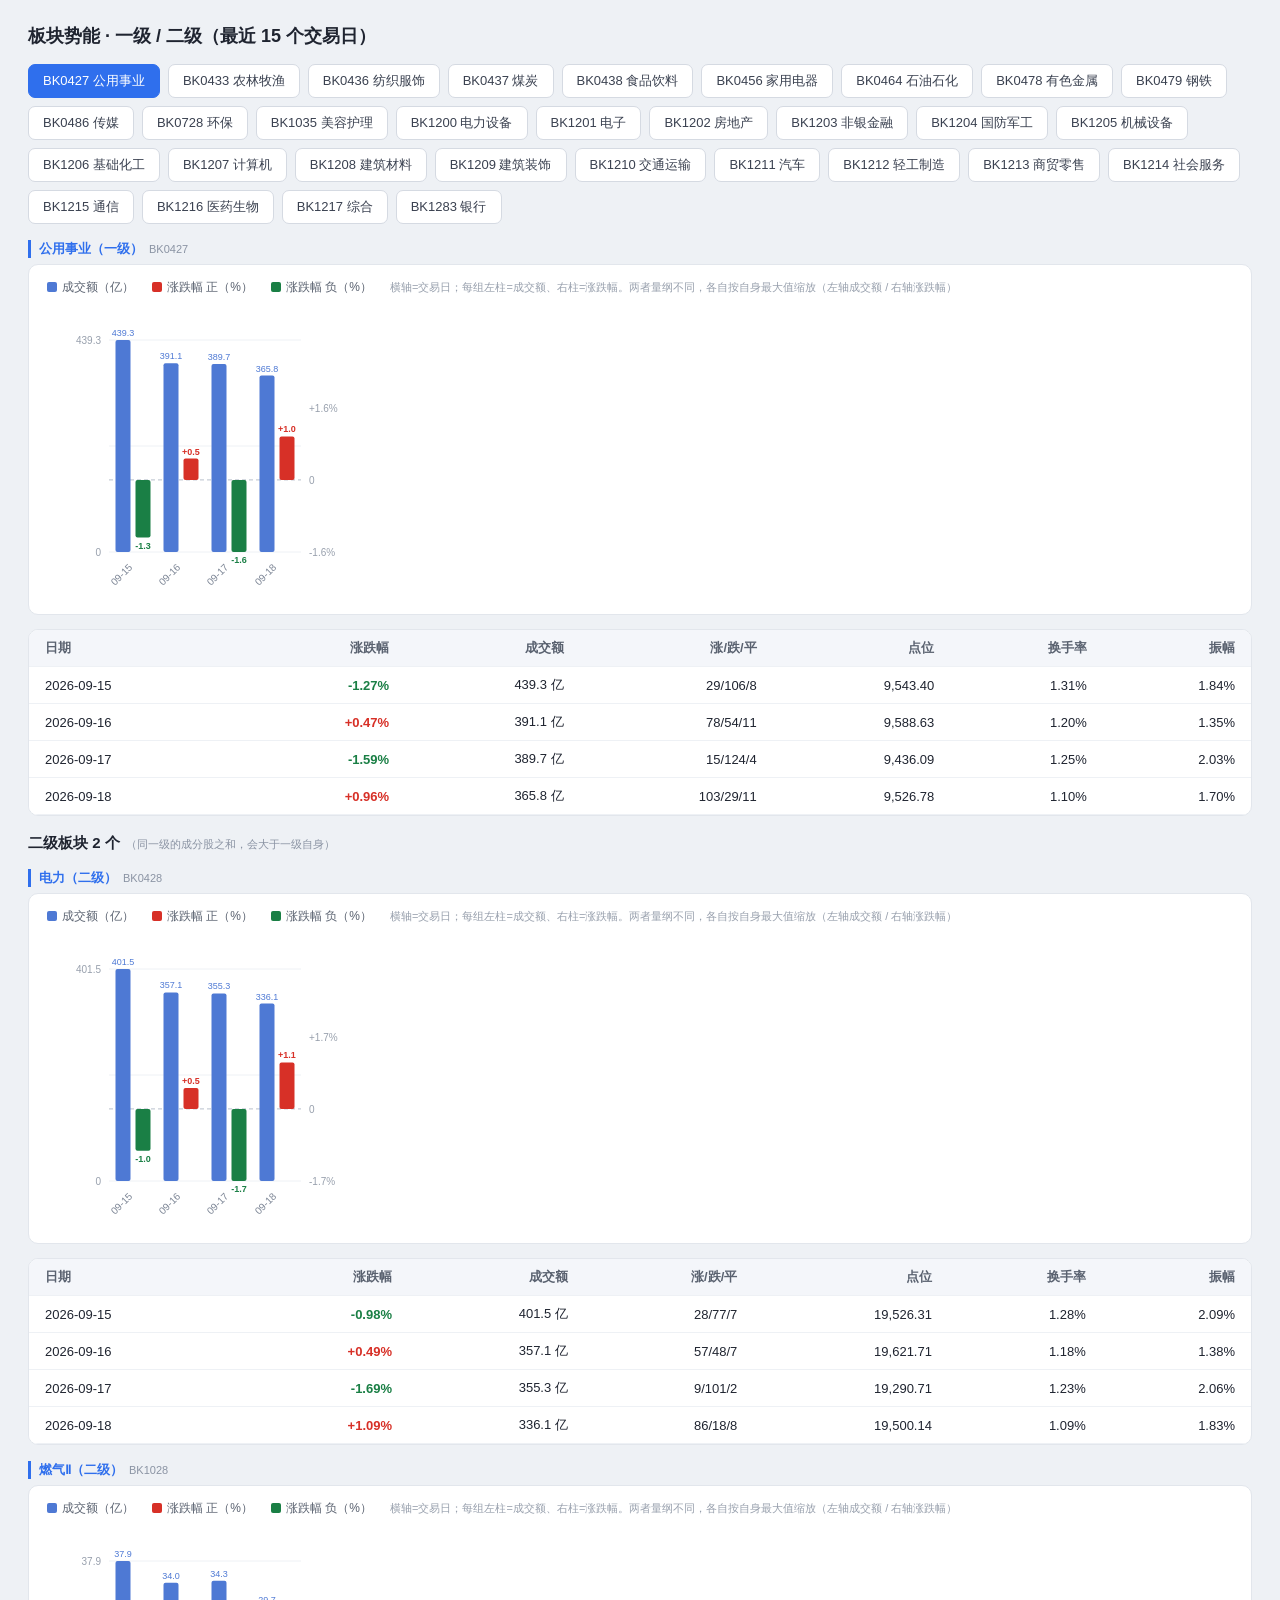
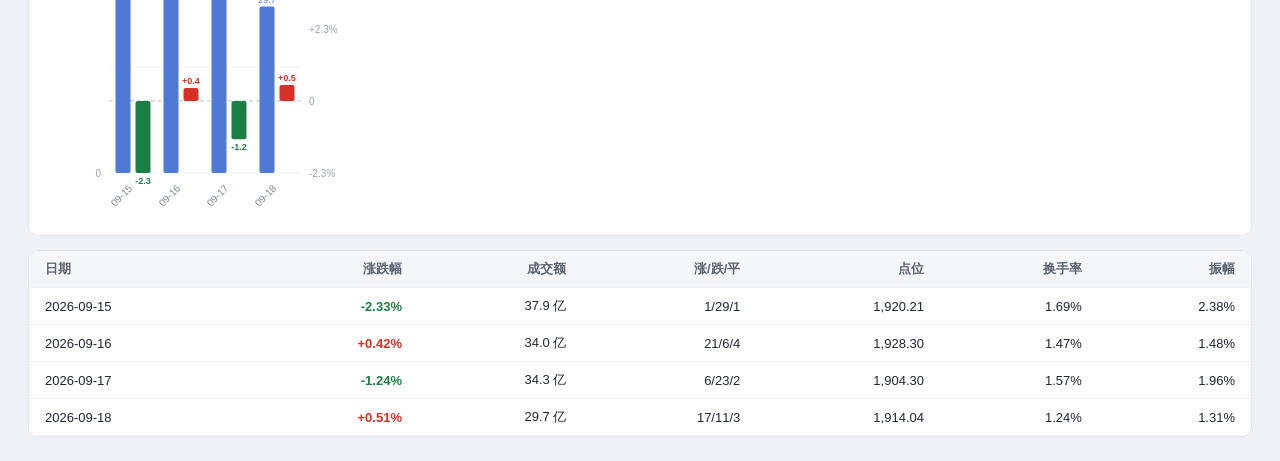
==== commit 62152927: "optimize hunter" ====
--- a/data/view.html
+++ b/data/view.html
@@ -50,7 +50,7 @@
 .chart-svg .val.down { fill: #1a7f45; }
 .chart-svg .val.na { fill: #c2c8d2; }
 .chart-svg .date { font-size: 10px; fill: #7b8494; }
-</style></head><body><h1>板块势能 · 一级 / 二级（最近 15 个交易日）</h1><div class="tabs"><button class="tab active" data-tab="BK0427" onclick="showTab('BK0427')">BK0427 公用事业</button><button class="tab" data-tab="BK0433" onclick="showTab('BK0433')">BK0433 农林牧渔</button><button class="tab" data-tab="BK0436" onclick="showTab('BK0436')">BK0436 纺织服饰</button><button class="tab" data-tab="BK0437" onclick="showTab('BK0437')">BK0437 煤炭</button><button class="tab" data-tab="BK0438" onclick="showTab('BK0438')">BK0438 食品饮料</button><button class="tab" data-tab="BK0456" onclick="showTab('BK0456')">BK0456 家用电器</button><button class="tab" data-tab="BK0464" onclick="showTab('BK0464')">BK0464 石油石化</button><button class="tab" data-tab="BK0478" onclick="showTab('BK0478')">BK0478 有色金属</button><button class="tab" data-tab="BK0479" onclick="showTab('BK0479')">BK0479 钢铁</button><button class="tab" data-tab="BK0486" onclick="showTab('BK0486')">BK0486 传媒</button><button class="tab" data-tab="BK0728" onclick="showTab('BK0728')">BK0728 环保</button><button class="tab" data-tab="BK1035" onclick="showTab('BK1035')">BK1035 美容护理</button><button class="tab" data-tab="BK1200" onclick="showTab('BK1200')">BK1200 电力设备</button><button class="tab" data-tab="BK1201" onclick="showTab('BK1201')">BK1201 电子</button><button class="tab" data-tab="BK1202" onclick="showTab('BK1202')">BK1202 房地产</button><button class="tab" data-tab="BK1203" onclick="showTab('BK1203')">BK1203 非银金融</button><button class="tab" data-tab="BK1204" onclick="showTab('BK1204')">BK1204 国防军工</button><button class="tab" data-tab="BK1205" onclick="showTab('BK1205')">BK1205 机械设备</button><button class="tab" data-tab="BK1206" onclick="showTab('BK1206')">BK1206 基础化工</button><button class="tab" data-tab="BK1207" onclick="showTab('BK1207')">BK1207 计算机</button><button class="tab" data-tab="BK1208" onclick="showTab('BK1208')">BK1208 建筑材料</button><button class="tab" data-tab="BK1209" onclick="showTab('BK1209')">BK1209 建筑装饰</button><button class="tab" data-tab="BK1210" onclick="showTab('BK1210')">BK1210 交通运输</button><button class="tab" data-tab="BK1211" onclick="showTab('BK1211')">BK1211 汽车</button><button class="tab" data-tab="BK1212" onclick="showTab('BK1212')">BK1212 轻工制造</button><button class="tab" data-tab="BK1213" onclick="showTab('BK1213')">BK1213 商贸零售</button><button class="tab" data-tab="BK1214" onclick="showTab('BK1214')">BK1214 社会服务</button><button class="tab" data-tab="BK1215" onclick="showTab('BK1215')">BK1215 通信</button><button class="tab" data-tab="BK1216" onclick="showTab('BK1216')">BK1216 医药生物</button><button class="tab" data-tab="BK1217" onclick="showTab('BK1217')">BK1217 综合</button><button class="tab" data-tab="BK1283" onclick="showTab('BK1283')">BK1283 银行</button></div><div class="panel active" id="panel-BK0427"><h3 class="sub">公用事业（一级）<span class="code">BK0427</span></h3><div class="chart-card"><div class="legend"><span><i class="sw amt"></i>成交额（亿）</span><span><i class="sw up"></i>涨跌幅 正（%）</span><span><i class="sw down"></i>涨跌幅 负（%）</span><span class="hint">横轴=交易日；每组左柱=成交额、右柱=涨跌幅。两者量纲不同，各自按自身最大值缩放（左轴成交额 / 右轴涨跌幅）</span></div><svg class="chart-svg" width="166" height="300" viewBox="0 0 166 300" xmlns="http://www.w3.org/2000/svg"><line class="grid" x1="62" y1="246.0" x2="110" y2="246.0"/><line class="grid" x1="62" y1="140.0" x2="110" y2="140.0"/><line class="grid" x1="62" y1="34.0" x2="110" y2="34.0"/><text class="axis amt" x="54" y="250" text-anchor="end">0</text><text class="axis amt" x="54" y="38" text-anchor="end">439.3</text><line class="zero" x1="62" y1="173.9" x2="110" y2="173.9"/><text class="axis pct" x="118" y="105.84000000000002">+1.3%</text><text class="axis pct" x="118" y="177.92000000000002">0</text><text class="axis pct" x="118" y="250.0">-1.3%</text><rect x="68.5" y="34.0" width="15" height="212.0" rx="2" fill="#4e79d4"><title>2026-09-15 成交额 439.3 亿</title></rect><text class="val amt" x="76.0" y="30.0" text-anchor="middle">439.3</text><rect x="88.5" y="173.9" width="15" height="72.1" rx="2" fill="#1a7f45"><title>2026-09-15 涨跌幅 -1.27%</title></rect><text class="val down" x="96.0" y="257.0" text-anchor="middle">-1.3</text><text class="date" x="86.0" y="262" text-anchor="end" transform="rotate(-45 86.0 262)">09-15</text></svg></div><div class="wrap"><table><thead><tr><th>日期</th><th>涨跌幅</th><th>成交额</th><th>涨/跌/平</th><th>点位</th><th>换手率</th><th>振幅</th></tr></thead><tbody><tr><td>2026-09-15</td><td><span class="down">-1.27%</span></td><td>439.3 亿</td><td>29/106/8</td><td>9,543.40</td><td>1.31%</td><td>1.84%</td></tr></tbody></table></div><h2 class="sec">二级板块 2 个<span class="lv">（同一级的成分股之和，会大于一级自身）</span></h2><h3 class="sub">电力（二级）<span class="code">BK0428</span></h3><div class="chart-card"><div class="legend"><span><i class="sw amt"></i>成交额（亿）</span><span><i class="sw up"></i>涨跌幅 正（%）</span><span><i class="sw down"></i>涨跌幅 负（%）</span><span class="hint">横轴=交易日；每组左柱=成交额、右柱=涨跌幅。两者量纲不同，各自按自身最大值缩放（左轴成交额 / 右轴涨跌幅）</span></div><svg class="chart-svg" width="166" height="300" viewBox="0 0 166 300" xmlns="http://www.w3.org/2000/svg"><line class="grid" x1="62" y1="246.0" x2="110" y2="246.0"/><line class="grid" x1="62" y1="140.0" x2="110" y2="140.0"/><line class="grid" x1="62" y1="34.0" x2="110" y2="34.0"/><text class="axis amt" x="54" y="250" text-anchor="end">0</text><text class="axis amt" x="54" y="38" text-anchor="end">401.5</text><line class="zero" x1="62" y1="173.9" x2="110" y2="173.9"/><text class="axis pct" x="118" y="105.84000000000002">+1.0%</text><text class="axis pct" x="118" y="177.92000000000002">0</text><text class="axis pct" x="118" y="250.0">-1.0%</text><rect x="68.5" y="34.0" width="15" height="212.0" rx="2" fill="#4e79d4"><title>2026-09-15 成交额 401.5 亿</title></rect><text class="val amt" x="76.0" y="30.0" text-anchor="middle">401.5</text><rect x="88.5" y="173.9" width="15" height="72.1" rx="2" fill="#1a7f45"><title>2026-09-15 涨跌幅 -0.98%</title></rect><text class="val down" x="96.0" y="257.0" text-anchor="middle">-1.0</text><text class="date" x="86.0" y="262" text-anchor="end" transform="rotate(-45 86.0 262)">09-15</text></svg></div><div class="wrap"><table><thead><tr><th>日期</th><th>涨跌幅</th><th>成交额</th><th>涨/跌/平</th><th>点位</th><th>换手率</th><th>振幅</th></tr></thead><tbody><tr><td>2026-09-15</td><td><span class="down">-0.98%</span></td><td>401.5 亿</td><td>28/77/7</td><td>19,526.31</td><td>1.28%</td><td>2.09%</td></tr></tbody></table></div><h3 class="sub">燃气Ⅱ（二级）<span class="code">BK1028</span></h3><div class="chart-card"><div class="legend"><span><i class="sw amt"></i>成交额（亿）</span><span><i class="sw up"></i>涨跌幅 正（%）</span><span><i class="sw down"></i>涨跌幅 负（%）</span><span class="hint">横轴=交易日；每组左柱=成交额、右柱=涨跌幅。两者量纲不同，各自按自身最大值缩放（左轴成交额 / 右轴涨跌幅）</span></div><svg class="chart-svg" width="166" height="300" viewBox="0 0 166 300" xmlns="http://www.w3.org/2000/svg"><line class="grid" x1="62" y1="246.0" x2="110" y2="246.0"/><line class="grid" x1="62" y1="140.0" x2="110" y2="140.0"/><line class="grid" x1="62" y1="34.0" x2="110" y2="34.0"/><text class="axis amt" x="54" y="250" text-anchor="end">0</text><text class="axis amt" x="54" y="38" text-anchor="end">37.9</text><line class="zero" x1="62" y1="173.9" x2="110" y2="173.9"/><text class="axis pct" x="118" y="105.84000000000002">+2.3%</text><text class="axis pct" x="118" y="177.92000000000002">0</text><text class="axis pct" x="118" y="250.0">-2.3%</text><rect x="68.5" y="34.0" width="15" height="212.0" rx="2" fill="#4e79d4"><title>2026-09-15 成交额 37.9 亿</title></rect><text class="val amt" x="76.0" y="30.0" text-anchor="middle">37.9</text><rect x="88.5" y="173.9" width="15" height="72.1" rx="2" fill="#1a7f45"><title>2026-09-15 涨跌幅 -2.33%</title></rect><text class="val down" x="96.0" y="257.0" text-anchor="middle">-2.3</text><text class="date" x="86.0" y="262" text-anchor="end" transform="rotate(-45 86.0 262)">09-15</text></svg></div><div class="wrap"><table><thead><tr><th>日期</th><th>涨跌幅</th><th>成交额</th><th>涨/跌/平</th><th>点位</th><th>换手率</th><th>振幅</th></tr></thead><tbody><tr><td>2026-09-15</td><td><span class="down">-2.33%</span></td><td>37.9 亿</td><td>1/29/1</td><td>1,920.21</td><td>1.69%</td><td>2.38%</td></tr></tbody></table></div></div><div class="panel" id="panel-BK0433"><h3 class="sub">农林牧渔（一级）<span class="code">BK0433</span></h3><div class="chart-card"><div class="legend"><span><i class="sw amt"></i>成交额（亿）</span><span><i class="sw up"></i>涨跌幅 正（%）</span><span><i class="sw down"></i>涨跌幅 负（%）</span><span class="hint">横轴=交易日；每组左柱=成交额、右柱=涨跌幅。两者量纲不同，各自按自身最大值缩放（左轴成交额 / 右轴涨跌幅）</span></div><svg class="chart-svg" width="262" height="300" viewBox="0 0 262 300" xmlns="http://www.w3.org/2000/svg"><line class="grid" x1="62" y1="246.0" x2="206" y2="246.0"/><line class="grid" x1="62" y1="140.0" x2="206" y2="140.0"/><line class="grid" x1="62" y1="34.0" x2="206" y2="34.0"/><text class="axis amt" x="54" y="250" text-anchor="end">0</text><text class="axis amt" x="54" y="38" text-anchor="end">430.8</text><line class="zero" x1="62" y1="173.9" x2="206" y2="173.9"/><text class="axis pct" x="214" y="105.84000000000002">+3.1%</text><text class="axis pct" x="214" y="177.92000000000002">0</text><text class="axis pct" x="214" y="250.0">-3.1%</text><rect x="68.5" y="34.0" width="15" height="212.0" rx="2" fill="#4e79d4"><title>2026-09-11 成交额 430.8 亿</title></rect><text class="val amt" x="76.0" y="30.0" text-anchor="middle">430.8</text><rect x="88.5" y="173.9" width="15" height="72.1" rx="2" fill="#1a7f45"><title>2026-09-11 涨跌幅 -3.11%</title></rect><text class="val down" x="96.0" y="257.0" text-anchor="middle">-3.1</text><text class="date" x="86.0" y="262" text-anchor="end" transform="rotate(-45 86.0 262)">09-11</text><rect x="116.5" y="71.2" width="15" height="174.8" rx="2" fill="#4e79d4"><title>2026-09-14 成交额 355.2 亿</title></rect><text class="val amt" x="124.0" y="67.2" text-anchor="middle">355.2</text><rect x="136.5" y="173.9" width="15" height="40.3" rx="2" fill="#1a7f45"><title>2026-09-14 涨跌幅 -1.74%</title></rect><text class="val down" x="144.0" y="225.2" text-anchor="middle">-1.7</text><text class="date" x="134.0" y="262" text-anchor="end" transform="rotate(-45 134.0 262)">09-14</text><rect x="164.5" y="97.3" width="15" height="148.7" rx="2" fill="#4e79d4"><title>2026-09-15 成交额 302.1 亿</title></rect><text class="val amt" x="172.0" y="93.3" text-anchor="middle">302.1</text><rect x="184.5" y="173.9" width="15" height="70.0" rx="2" fill="#1a7f45"><title>2026-09-15 涨跌幅 -3.02%</title></rect><text class="val down" x="192.0" y="254.9" text-anchor="middle">-3.0</text><text class="date" x="182.0" y="262" text-anchor="end" transform="rotate(-45 182.0 262)">09-15</text></svg></div><div class="wrap"><table><thead><tr><th>日期</th><th>涨跌幅</th><th>成交额</th><th>涨/跌/平</th><th>点位</th><th>换手率</th><th>振幅</th></tr></thead><tbody><tr><td>2026-09-11</td><td><span class="down">-3.11%</span></td><td>430.8 亿</td><td>7/105/2</td><td>15,330.83</td><td>5.15%</td><td>3.40%</td></tr><tr><td>2026-09-14</td><td><span class="down">-1.74%</span></td><td>355.2 亿</td><td>32/80/2</td><td>15,064.28</td><td>4.49%</td><td>2.31%</td></tr><tr><td>2026-09-15</td><td><span class="down">-3.02%</span></td><td>302.1 亿</td><td>12/100/2</td><td>14,609.16</td><td>4.02%</td><td>2.84%</td></tr></tbody></table></div><h2 class="sec">二级板块 8 个<span class="lv">（同一级的成分股之和，会大于一级自身）</span></h2><h3 class="sub">动物保健Ⅱ（二级）<span class="code">BK1254</span></h3><div class="chart-card"><div class="legend"><span><i class="sw amt"></i>成交额（亿）</span><span><i class="sw up"></i>涨跌幅 正（%）</span><span><i class="sw down"></i>涨跌幅 负（%）</span><span class="hint">横轴=交易日；每组左柱=成交额、右柱=涨跌幅。两者量纲不同，各自按自身最大值缩放（左轴成交额 / 右轴涨跌幅）</span></div><svg class="chart-svg" width="166" height="300" viewBox="0 0 166 300" xmlns="http://www.w3.org/2000/svg"><line class="grid" x1="62" y1="246.0" x2="110" y2="246.0"/><line class="grid" x1="62" y1="140.0" x2="110" y2="140.0"/><line class="grid" x1="62" y1="34.0" x2="110" y2="34.0"/><text class="axis amt" x="54" y="250" text-anchor="end">0</text><text class="axis amt" x="54" y="38" text-anchor="end">4.5</text><line class="zero" x1="62" y1="173.9" x2="110" y2="173.9"/><text class="axis pct" x="118" y="105.84000000000002">+1.6%</text><text class="axis pct" x="118" y="177.92000000000002">0</text><text class="axis pct" x="118" y="250.0">-1.6%</text><rect x="68.5" y="34.0" width="15" height="212.0" rx="2" fill="#4e79d4"><title>2026-09-15 成交额 4.5 亿</title></rect><text class="val amt" x="76.0" y="30.0" text-anchor="middle">4.5</text><rect x="88.5" y="173.9" width="15" height="72.1" rx="2" fill="#1a7f45"><title>2026-09-15 涨跌幅 -1.63%</title></rect><text class="val down" x="96.0" y="257.0" text-anchor="middle">-1.6</text><text class="date" x="86.0" y="262" text-anchor="end" transform="rotate(-45 86.0 262)">09-15</text></svg></div><div class="wrap"><table><thead><tr><th>日期</th><th>涨跌幅</th><th>成交额</th><th>涨/跌/平</th><th>点位</th><th>换手率</th><th>振幅</th></tr></thead><tbody><tr><td>2026-09-15</td><td><span class="down">-1.63%</span></td><td>4.5 亿</td><td>0/12/0</td><td>4,313.69</td><td>0.86%</td><td>1.65%</td></tr></tbody></table></div><h3 class="sub">林业Ⅱ（二级）<span class="code">BK1255</span></h3><div class="chart-card"><div class="legend"><span><i class="sw amt"></i>成交额（亿）</span><span><i class="sw up"></i>涨跌幅 正（%）</span><span><i class="sw down"></i>涨跌幅 负（%）</span><span class="hint">横轴=交易日；每组左柱=成交额、右柱=涨跌幅。两者量纲不同，各自按自身最大值缩放（左轴成交额 / 右轴涨跌幅）</span></div><svg class="chart-svg" width="166" height="300" viewBox="0 0 166 300" xmlns="http://www.w3.org/2000/svg"><line class="grid" x1="62" y1="246.0" x2="110" y2="246.0"/><line class="grid" x1="62" y1="140.0" x2="110" y2="140.0"/><line class="grid" x1="62" y1="34.0" x2="110" y2="34.0"/><text class="axis amt" x="54" y="250" text-anchor="end">0</text><text class="axis amt" x="54" y="38" text-anchor="end">28.0</text><line class="zero" x1="62" y1="173.9" x2="110" y2="173.9"/><text class="axis pct" x="118" y="105.84000000000002">+2.4%</text><text class="axis pct" x="118" y="177.92000000000002">0</text><text class="axis pct" x="118" y="250.0">-2.4%</text><rect x="68.5" y="34.0" width="15" height="212.0" rx="2" fill="#4e79d4"><title>2026-09-15 成交额 28.0 亿</title></rect><text class="val amt" x="76.0" y="30.0" text-anchor="middle">28.0</text><rect x="88.5" y="173.9" width="15" height="72.1" rx="2" fill="#1a7f45"><title>2026-09-15 涨跌幅 -2.41%</title></rect><text class="val down" x="96.0" y="257.0" text-anchor="middle">-2.4</text><text class="date" x="86.0" y="262" text-anchor="end" transform="rotate(-45 86.0 262)">09-15</text></svg></div><div class="wrap"><table><thead><tr><th>日期</th><th>涨跌幅</th><th>成交额</th><th>涨/跌/平</th><th>点位</th><th>换手率</th><th>振幅</th></tr></thead><tbody><tr><td>2026-09-15</td><td><span class="down">-2.41%</span></td><td>28.0 亿</td><td>0/4/0</td><td>4,752.03</td><td>13.40%</td><td>2.66%</td></tr></tbody></table></div><h3 class="sub">农产品加工（二级）<span class="code">BK1256</span></h3><div class="chart-card"><div class="legend"><span><i class="sw amt"></i>成交额（亿）</span><span><i class="sw up"></i>涨跌幅 正（%）</span><span><i class="sw down"></i>涨跌幅 负（%）</span><span class="hint">横轴=交易日；每组左柱=成交额、右柱=涨跌幅。两者量纲不同，各自按自身最大值缩放（左轴成交额 / 右轴涨跌幅）</span></div><svg class="chart-svg" width="166" height="300" viewBox="0 0 166 300" xmlns="http://www.w3.org/2000/svg"><line class="grid" x1="62" y1="246.0" x2="110" y2="246.0"/><line class="grid" x1="62" y1="140.0" x2="110" y2="140.0"/><line class="grid" x1="62" y1="34.0" x2="110" y2="34.0"/><text class="axis amt" x="54" y="250" text-anchor="end">0</text><text class="axis amt" x="54" y="38" text-anchor="end">68.6</text><line class="zero" x1="62" y1="173.9" x2="110" y2="173.9"/><text class="axis pct" x="118" y="105.84000000000002">+3.5%</text><text class="axis pct" x="118" y="177.92000000000002">0</text><text class="axis pct" x="118" y="250.0">-3.5%</text><rect x="68.5" y="34.0" width="15" height="212.0" rx="2" fill="#4e79d4"><title>2026-09-15 成交额 68.6 亿</title></rect><text class="val amt" x="76.0" y="30.0" text-anchor="middle">68.6</text><rect x="88.5" y="173.9" width="15" height="72.1" rx="2" fill="#1a7f45"><title>2026-09-15 涨跌幅 -3.46%</title></rect><text class="val down" x="96.0" y="257.0" text-anchor="middle">-3.5</text><text class="date" x="86.0" y="262" text-anchor="end" transform="rotate(-45 86.0 262)">09-15</text></svg></div><div class="wrap"><table><thead><tr><th>日期</th><th>涨跌幅</th><th>成交额</th><th>涨/跌/平</th><th>点位</th><th>换手率</th><th>振幅</th></tr></thead><tbody><tr><td>2026-09-15</td><td><span class="down">-3.46%</span></td><td>68.6 亿</td><td>1/26/1</td><td>2,317.89</td><td>4.75%</td><td>3.57%</td></tr></tbody></table></div><h3 class="sub">农业综合Ⅱ（二级）<span class="code">BK1257</span></h3><div class="chart-card"><div class="legend"><span><i class="sw amt"></i>成交额（亿）</span><span><i class="sw up"></i>涨跌幅 正（%）</span><span><i class="sw down"></i>涨跌幅 负（%）</span><span class="hint">横轴=交易日；每组左柱=成交额、右柱=涨跌幅。两者量纲不同，各自按自身最大值缩放（左轴成交额 / 右轴涨跌幅）</span></div><svg class="chart-svg" width="166" height="300" viewBox="0 0 166 300" xmlns="http://www.w3.org/2000/svg"><line class="grid" x1="62" y1="246.0" x2="110" y2="246.0"/><line class="grid" x1="62" y1="140.0" x2="110" y2="140.0"/><line class="grid" x1="62" y1="34.0" x2="110" y2="34.0"/><text class="axis amt" x="54" y="250" text-anchor="end">0</text><text class="axis amt" x="54" y="38" text-anchor="end">2.1</text><line class="zero" x1="62" y1="173.9" x2="110" y2="173.9"/><text class="axis pct" x="118" y="105.84000000000002">+3.6%</text><text class="axis pct" x="118" y="177.92000000000002">0</text><text class="axis pct" x="118" y="250.0">-3.6%</text><rect x="68.5" y="34.0" width="15" height="212.0" rx="2" fill="#4e79d4"><title>2026-09-15 成交额 2.1 亿</title></rect><text class="val amt" x="76.0" y="30.0" text-anchor="middle">2.1</text><rect x="88.5" y="173.9" width="15" height="72.1" rx="2" fill="#1a7f45"><title>2026-09-15 涨跌幅 -3.64%</title></rect><text class="val down" x="96.0" y="257.0" text-anchor="middle">-3.6</text><text class="date" x="86.0" y="262" text-anchor="end" transform="rotate(-45 86.0 262)">09-15</text></svg></div><div class="wrap"><table><thead><tr><th>日期</th><th>涨跌幅</th><th>成交额</th><th>涨/跌/平</th><th>点位</th><th>换手率</th><th>振幅</th></tr></thead><tbody><tr><td>2026-09-15</td><td><span class="down">-3.64%</span></td><td>2.1 亿</td><td>0/3/0</td><td>2,205.87</td><td>2.47%</td><td>3.83%</td></tr></tbody></table></div><h3 class="sub">饲料（二级）<span class="code">BK1258</span></h3><div class="chart-card"><div class="legend"><span><i class="sw amt"></i>成交额（亿）</span><span><i class="sw up"></i>涨跌幅 正（%）</span><span><i class="sw down"></i>涨跌幅 负（%）</span><span class="hint">横轴=交易日；每组左柱=成交额、右柱=涨跌幅。两者量纲不同，各自按自身最大值缩放（左轴成交额 / 右轴涨跌幅）</span></div><svg class="chart-svg" width="166" height="300" viewBox="0 0 166 300" xmlns="http://www.w3.org/2000/svg"><line class="grid" x1="62" y1="246.0" x2="110" y2="246.0"/><line class="grid" x1="62" y1="140.0" x2="110" y2="140.0"/><line class="grid" x1="62" y1="34.0" x2="110" y2="34.0"/><text class="axis amt" x="54" y="250" text-anchor="end">0</text><text class="axis amt" x="54" y="38" text-anchor="end">21.8</text><line class="zero" x1="62" y1="173.9" x2="110" y2="173.9"/><text class="axis pct" x="118" y="105.84000000000002">+2.1%</text><text class="axis pct" x="118" y="177.92000000000002">0</text><text class="axis pct" x="118" y="250.0">-2.1%</text><rect x="68.5" y="34.0" width="15" height="212.0" rx="2" fill="#4e79d4"><title>2026-09-15 成交额 21.8 亿</title></rect><text class="val amt" x="76.0" y="30.0" text-anchor="middle">21.8</text><rect x="88.5" y="173.9" width="15" height="72.1" rx="2" fill="#1a7f45"><title>2026-09-15 涨跌幅 -2.09%</title></rect><text class="val down" x="96.0" y="257.0" text-anchor="middle">-2.1</text><text class="date" x="86.0" y="262" text-anchor="end" transform="rotate(-45 86.0 262)">09-15</text></svg></div><div class="wrap"><table><thead><tr><th>日期</th><th>涨跌幅</th><th>成交额</th><th>涨/跌/平</th><th>点位</th><th>换手率</th><th>振幅</th></tr></thead><tbody><tr><td>2026-09-15</td><td><span class="down">-2.09%</span></td><td>21.8 亿</td><td>3/14/0</td><td>3,343.37</td><td>1.73%</td><td>2.58%</td></tr></tbody></table></div><h3 class="sub">养殖业（二级）<span class="code">BK1259</span></h3><div class="chart-card"><div class="legend"><span><i class="sw amt"></i>成交额（亿）</span><span><i class="sw up"></i>涨跌幅 正（%）</span><span><i class="sw down"></i>涨跌幅 负（%）</span><span class="hint">横轴=交易日；每组左柱=成交额、右柱=涨跌幅。两者量纲不同，各自按自身最大值缩放（左轴成交额 / 右轴涨跌幅）</span></div><svg class="chart-svg" width="166" height="300" viewBox="0 0 166 300" xmlns="http://www.w3.org/2000/svg"><line class="grid" x1="62" y1="246.0" x2="110" y2="246.0"/><line class="grid" x1="62" y1="140.0" x2="110" y2="140.0"/><line class="grid" x1="62" y1="34.0" x2="110" y2="34.0"/><text class="axis amt" x="54" y="250" text-anchor="end">0</text><text class="axis amt" x="54" y="38" text-anchor="end">65.2</text><line class="zero" x1="62" y1="173.9" x2="110" y2="173.9"/><text class="axis pct" x="118" y="105.84000000000002">+0.8%</text><text class="axis pct" x="118" y="177.92000000000002">0</text><text class="axis pct" x="118" y="250.0">-0.8%</text><rect x="68.5" y="34.0" width="15" height="212.0" rx="2" fill="#4e79d4"><title>2026-09-15 成交额 65.2 亿</title></rect><text class="val amt" x="76.0" y="30.0" text-anchor="middle">65.2</text><rect x="88.5" y="173.9" width="15" height="72.1" rx="2" fill="#1a7f45"><title>2026-09-15 涨跌幅 -0.82%</title></rect><text class="val down" x="96.0" y="257.0" text-anchor="middle">-0.8</text><text class="date" x="86.0" y="262" text-anchor="end" transform="rotate(-45 86.0 262)">09-15</text></svg></div><div class="wrap"><table><thead><tr><th>日期</th><th>涨跌幅</th><th>成交额</th><th>涨/跌/平</th><th>点位</th><th>换手率</th><th>振幅</th></tr></thead><tbody><tr><td>2026-09-15</td><td><span class="down">-0.82%</span></td><td>65.2 亿</td><td>8/13/1</td><td>3,945.79</td><td>2.41%</td><td>2.59%</td></tr></tbody></table></div><h3 class="sub">渔业（二级）<span class="code">BK1260</span></h3><div class="chart-card"><div class="legend"><span><i class="sw amt"></i>成交额（亿）</span><span><i class="sw up"></i>涨跌幅 正（%）</span><span><i class="sw down"></i>涨跌幅 负（%）</span><span class="hint">横轴=交易日；每组左柱=成交额、右柱=涨跌幅。两者量纲不同，各自按自身最大值缩放（左轴成交额 / 右轴涨跌幅）</span></div><svg class="chart-svg" width="166" height="300" viewBox="0 0 166 300" xmlns="http://www.w3.org/2000/svg"><line class="grid" x1="62" y1="246.0" x2="110" y2="246.0"/><line class="grid" x1="62" y1="140.0" x2="110" y2="140.0"/><line class="grid" x1="62" y1="34.0" x2="110" y2="34.0"/><text class="axis amt" x="54" y="250" text-anchor="end">0</text><text class="axis amt" x="54" y="38" text-anchor="end">8.6</text><line class="zero" x1="62" y1="173.9" x2="110" y2="173.9"/><text class="axis pct" x="118" y="105.84000000000002">+4.0%</text><text class="axis pct" x="118" y="177.92000000000002">0</text><text class="axis pct" x="118" y="250.0">-4.0%</text><rect x="68.5" y="34.0" width="15" height="212.0" rx="2" fill="#4e79d4"><title>2026-09-15 成交额 8.6 亿</title></rect><text class="val amt" x="76.0" y="30.0" text-anchor="middle">8.6</text><rect x="88.5" y="173.9" width="15" height="72.1" rx="2" fill="#1a7f45"><title>2026-09-15 涨跌幅 -3.95%</title></rect><text class="val down" x="96.0" y="257.0" text-anchor="middle">-4.0</text><text class="date" x="86.0" y="262" text-anchor="end" transform="rotate(-45 86.0 262)">09-15</text></svg></div><div class="wrap"><table><thead><tr><th>日期</th><th>涨跌幅</th><th>成交额</th><th>涨/跌/平</th><th>点位</th><th>换手率</th><th>振幅</th></tr></thead><tbody><tr><td>2026-09-15</td><td><span class="down">-3.95%</span></td><td>8.6 亿</td><td>0/7/0</td><td>979.31</td><td>4.36%</td><td>4.34%</td></tr></tbody></table></div><h3 class="sub">种植业（二级）<span class="code">BK1261</span></h3><div class="chart-card"><div class="legend"><span><i class="sw amt"></i>成交额（亿）</span><span><i class="sw up"></i>涨跌幅 正（%）</span><span><i class="sw down"></i>涨跌幅 负（%）</span><span class="hint">横轴=交易日；每组左柱=成交额、右柱=涨跌幅。两者量纲不同，各自按自身最大值缩放（左轴成交额 / 右轴涨跌幅）</span></div><svg class="chart-svg" width="166" height="300" viewBox="0 0 166 300" xmlns="http://www.w3.org/2000/svg"><line class="grid" x1="62" y1="246.0" x2="110" y2="246.0"/><line class="grid" x1="62" y1="140.0" x2="110" y2="140.0"/><line class="grid" x1="62" y1="34.0" x2="110" y2="34.0"/><text class="axis amt" x="54" y="250" text-anchor="end">0</text><text class="axis amt" x="54" y="38" text-anchor="end">103.3</text><line class="zero" x1="62" y1="173.9" x2="110" y2="173.9"/><text class="axis pct" x="118" y="105.84000000000002">+6.0%</text><text class="axis pct" x="118" y="177.92000000000002">0</text><text class="axis pct" x="118" y="250.0">-6.0%</text><rect x="68.5" y="34.0" width="15" height="212.0" rx="2" fill="#4e79d4"><title>2026-09-15 成交额 103.3 亿</title></rect><text class="val amt" x="76.0" y="30.0" text-anchor="middle">103.3</text><rect x="88.5" y="173.9" width="15" height="72.1" rx="2" fill="#1a7f45"><title>2026-09-15 涨跌幅 -6.01%</title></rect><text class="val down" x="96.0" y="257.0" text-anchor="middle">-6.0</text><text class="date" x="86.0" y="262" text-anchor="end" transform="rotate(-45 86.0 262)">09-15</text></svg></div><div class="wrap"><table><thead><tr><th>日期</th><th>涨跌幅</th><th>成交额</th><th>涨/跌/平</th><th>点位</th><th>换手率</th><th>振幅</th></tr></thead><tbody><tr><td>2026-09-15</td><td><span class="down">-6.01%</span></td><td>103.3 亿</td><td>0/21/0</td><td>2,689.56</td><td>7.95%</td><td>4.65%</td></tr></tbody></table></div></div><div class="panel" id="panel-BK0436"><h3 class="sub">纺织服饰（一级）<span class="code">BK0436</span></h3><div class="chart-card"><div class="legend"><span><i class="sw amt"></i>成交额（亿）</span><span><i class="sw up"></i>涨跌幅 正（%）</span><span><i class="sw down"></i>涨跌幅 负（%）</span><span class="hint">横轴=交易日；每组左柱=成交额、右柱=涨跌幅。两者量纲不同，各自按自身最大值缩放（左轴成交额 / 右轴涨跌幅）</span></div><svg class="chart-svg" width="262" height="300" viewBox="0 0 262 300" xmlns="http://www.w3.org/2000/svg"><line class="grid" x1="62" y1="246.0" x2="206" y2="246.0"/><line class="grid" x1="62" y1="140.0" x2="206" y2="140.0"/><line class="grid" x1="62" y1="34.0" x2="206" y2="34.0"/><text class="axis amt" x="54" y="250" text-anchor="end">0</text><text class="axis amt" x="54" y="38" text-anchor="end">102.2</text><line class="zero" x1="62" y1="173.9" x2="206" y2="173.9"/><text class="axis pct" x="214" y="105.84000000000002">+2.4%</text><text class="axis pct" x="214" y="177.92000000000002">0</text><text class="axis pct" x="214" y="250.0">-2.4%</text><rect x="68.5" y="34.0" width="15" height="212.0" rx="2" fill="#4e79d4"><title>2026-09-11 成交额 102.2 亿</title></rect><text class="val amt" x="76.0" y="30.0" text-anchor="middle">102.2</text><rect x="88.5" y="173.9" width="15" height="72.1" rx="2" fill="#1a7f45"><title>2026-09-11 涨跌幅 -2.37%</title></rect><text class="val down" x="96.0" y="257.0" text-anchor="middle">-2.4</text><text class="date" x="86.0" y="262" text-anchor="end" transform="rotate(-45 86.0 262)">09-11</text><rect x="116.5" y="87.7" width="15" height="158.3" rx="2" fill="#4e79d4"><title>2026-09-14 成交额 76.3 亿</title></rect><text class="val amt" x="124.0" y="83.7" text-anchor="middle">76.3</text><rect x="136.5" y="164.5" width="15" height="9.4" rx="2" fill="#d73027"><title>2026-09-14 涨跌幅 +0.31%</title></rect><text class="val up" x="144.0" y="160.5" text-anchor="middle">+0.3</text><text class="date" x="134.0" y="262" text-anchor="end" transform="rotate(-45 134.0 262)">09-14</text><rect x="164.5" y="96.7" width="15" height="149.3" rx="2" fill="#4e79d4"><title>2026-09-15 成交额 72.0 亿</title></rect><text class="val amt" x="172.0" y="92.7" text-anchor="middle">72.0</text><rect x="184.5" y="173.9" width="15" height="63.0" rx="2" fill="#1a7f45"><title>2026-09-15 涨跌幅 -2.07%</title></rect><text class="val down" x="192.0" y="247.9" text-anchor="middle">-2.1</text><text class="date" x="182.0" y="262" text-anchor="end" transform="rotate(-45 182.0 262)">09-15</text></svg></div><div class="wrap"><table><thead><tr><th>日期</th><th>涨跌幅</th><th>成交额</th><th>涨/跌/平</th><th>点位</th><th>换手率</th><th>振幅</th></tr></thead><tbody><tr><td>2026-09-11</td><td><span class="down">-2.37%</span></td><td>102.2 亿</td><td>8/100/4</td><td>13,237.11</td><td>1.89%</td><td>2.51%</td></tr><tr><td>2026-09-14</td><td><span class="up">+0.31%</span></td><td>76.3 亿</td><td>63/45/4</td><td>13,278.50</td><td>1.39%</td><td>1.19%</td></tr><tr><td>2026-09-15</td><td><span class="down">-2.07%</span></td><td>72.0 亿</td><td>16/92/4</td><td>13,003.11</td><td>1.40%</td><td>2.09%</td></tr></tbody></table></div><h2 class="sec">二级板块 3 个<span class="lv">（同一级的成分股之和，会大于一级自身）</span></h2><h3 class="sub">饰品（二级）<span class="code">BK0734</span></h3><div class="chart-card"><div class="legend"><span><i class="sw amt"></i>成交额（亿）</span><span><i class="sw up"></i>涨跌幅 正（%）</span><span><i class="sw down"></i>涨跌幅 负（%）</span><span class="hint">横轴=交易日；每组左柱=成交额、右柱=涨跌幅。两者量纲不同，各自按自身最大值缩放（左轴成交额 / 右轴涨跌幅）</span></div><svg class="chart-svg" width="166" height="300" viewBox="0 0 166 300" xmlns="http://www.w3.org/2000/svg"><line class="grid" x1="62" y1="246.0" x2="110" y2="246.0"/><line class="grid" x1="62" y1="140.0" x2="110" y2="140.0"/><line class="grid" x1="62" y1="34.0" x2="110" y2="34.0"/><text class="axis amt" x="54" y="250" text-anchor="end">0</text><text class="axis amt" x="54" y="38" text-anchor="end">13.9</text><line class="zero" x1="62" y1="173.9" x2="110" y2="173.9"/><text class="axis pct" x="118" y="105.84000000000002">+2.1%</text><text class="axis pct" x="118" y="177.92000000000002">0</text><text class="axis pct" x="118" y="250.0">-2.1%</text><rect x="68.5" y="34.0" width="15" height="212.0" rx="2" fill="#4e79d4"><title>2026-09-15 成交额 13.9 亿</title></rect><text class="val amt" x="76.0" y="30.0" text-anchor="middle">13.9</text><rect x="88.5" y="173.9" width="15" height="72.1" rx="2" fill="#1a7f45"><title>2026-09-15 涨跌幅 -2.13%</title></rect><text class="val down" x="96.0" y="257.0" text-anchor="middle">-2.1</text><text class="date" x="86.0" y="262" text-anchor="end" transform="rotate(-45 86.0 262)">09-15</text></svg></div><div class="wrap"><table><thead><tr><th>日期</th><th>涨跌幅</th><th>成交额</th><th>涨/跌/平</th><th>点位</th><th>换手率</th><th>振幅</th></tr></thead><tbody><tr><td>2026-09-15</td><td><span class="down">-2.13%</span></td><td>13.9 亿</td><td>1/16/1</td><td>358.84</td><td>1.82%</td><td>2.08%</td></tr></tbody></table></div><h3 class="sub">纺织制造（二级）<span class="code">BK1224</span></h3><div class="chart-card"><div class="legend"><span><i class="sw amt"></i>成交额（亿）</span><span><i class="sw up"></i>涨跌幅 正（%）</span><span><i class="sw down"></i>涨跌幅 负（%）</span><span class="hint">横轴=交易日；每组左柱=成交额、右柱=涨跌幅。两者量纲不同，各自按自身最大值缩放（左轴成交额 / 右轴涨跌幅）</span></div><svg class="chart-svg" width="166" height="300" viewBox="0 0 166 300" xmlns="http://www.w3.org/2000/svg"><line class="grid" x1="62" y1="246.0" x2="110" y2="246.0"/><line class="grid" x1="62" y1="140.0" x2="110" y2="140.0"/><line class="grid" x1="62" y1="34.0" x2="110" y2="34.0"/><text class="axis amt" x="54" y="250" text-anchor="end">0</text><text class="axis amt" x="54" y="38" text-anchor="end">20.1</text><line class="zero" x1="62" y1="173.9" x2="110" y2="173.9"/><text class="axis pct" x="118" y="105.84000000000002">+1.6%</text><text class="axis pct" x="118" y="177.92000000000002">0</text><text class="axis pct" x="118" y="250.0">-1.6%</text><rect x="68.5" y="34.0" width="15" height="212.0" rx="2" fill="#4e79d4"><title>2026-09-15 成交额 20.1 亿</title></rect><text class="val amt" x="76.0" y="30.0" text-anchor="middle">20.1</text><rect x="88.5" y="173.9" width="15" height="72.1" rx="2" fill="#1a7f45"><title>2026-09-15 涨跌幅 -1.65%</title></rect><text class="val down" x="96.0" y="257.0" text-anchor="middle">-1.6</text><text class="date" x="86.0" y="262" text-anchor="end" transform="rotate(-45 86.0 262)">09-15</text></svg></div><div class="wrap"><table><thead><tr><th>日期</th><th>涨跌幅</th><th>成交额</th><th>涨/跌/平</th><th>点位</th><th>换手率</th><th>振幅</th></tr></thead><tbody><tr><td>2026-09-15</td><td><span class="down">-1.65%</span></td><td>20.1 亿</td><td>8/24/1</td><td>2,513.04</td><td>1.24%</td><td>1.62%</td></tr></tbody></table></div><h3 class="sub">服装家纺（二级）<span class="code">BK1225</span></h3><div class="chart-card"><div class="legend"><span><i class="sw amt"></i>成交额（亿）</span><span><i class="sw up"></i>涨跌幅 正（%）</span><span><i class="sw down"></i>涨跌幅 负（%）</span><span class="hint">横轴=交易日；每组左柱=成交额、右柱=涨跌幅。两者量纲不同，各自按自身最大值缩放（左轴成交额 / 右轴涨跌幅）</span></div><svg class="chart-svg" width="166" height="300" viewBox="0 0 166 300" xmlns="http://www.w3.org/2000/svg"><line class="grid" x1="62" y1="246.0" x2="110" y2="246.0"/><line class="grid" x1="62" y1="140.0" x2="110" y2="140.0"/><line class="grid" x1="62" y1="34.0" x2="110" y2="34.0"/><text class="axis amt" x="54" y="250" text-anchor="end">0</text><text class="axis amt" x="54" y="38" text-anchor="end">37.9</text><line class="zero" x1="62" y1="173.9" x2="110" y2="173.9"/><text class="axis pct" x="118" y="105.84000000000002">+2.3%</text><text class="axis pct" x="118" y="177.92000000000002">0</text><text class="axis pct" x="118" y="250.0">-2.3%</text><rect x="68.5" y="34.0" width="15" height="212.0" rx="2" fill="#4e79d4"><title>2026-09-15 成交额 37.9 亿</title></rect><text class="val amt" x="76.0" y="30.0" text-anchor="middle">37.9</text><rect x="88.5" y="173.9" width="15" height="72.1" rx="2" fill="#1a7f45"><title>2026-09-15 涨跌幅 -2.29%</title></rect><text class="val down" x="96.0" y="257.0" text-anchor="middle">-2.3</text><text class="date" x="86.0" y="262" text-anchor="end" transform="rotate(-45 86.0 262)">09-15</text></svg></div><div class="wrap"><table><thead><tr><th>日期</th><th>涨跌幅</th><th>成交额</th><th>涨/跌/平</th><th>点位</th><th>换手率</th><th>振幅</th></tr></thead><tbody><tr><td>2026-09-15</td><td><span class="down">-2.29%</span></td><td>37.9 亿</td><td>7/52/2</td><td>2,320.41</td><td>1.36%</td><td>2.40%</td></tr></tbody></table></div></div><div class="panel" id="panel-BK0437"><h3 class="sub">煤炭（一级）<span class="code">BK0437</span></h3><div class="chart-card"><div class="legend"><span><i class="sw amt"></i>成交额（亿）</span><span><i class="sw up"></i>涨跌幅 正（%）</span><span><i class="sw down"></i>涨跌幅 负（%）</span><span class="hint">横轴=交易日；每组左柱=成交额、右柱=涨跌幅。两者量纲不同，各自按自身最大值缩放（左轴成交额 / 右轴涨跌幅）</span></div><svg class="chart-svg" width="262" height="300" viewBox="0 0 262 300" xmlns="http://www.w3.org/2000/svg"><line class="grid" x1="62" y1="246.0" x2="206" y2="246.0"/><line class="grid" x1="62" y1="140.0" x2="206" y2="140.0"/><line class="grid" x1="62" y1="34.0" x2="206" y2="34.0"/><text class="axis amt" x="54" y="250" text-anchor="end">0</text><text class="axis amt" x="54" y="38" text-anchor="end">158.4</text><line class="zero" x1="62" y1="173.9" x2="206" y2="173.9"/><text class="axis pct" x="214" y="105.84000000000002">+3.0%</text><text class="axis pct" x="214" y="177.92000000000002">0</text><text class="axis pct" x="214" y="250.0">-3.0%</text><rect x="68.5" y="34.0" width="15" height="212.0" rx="2" fill="#4e79d4"><title>2026-09-11 成交额 158.4 亿</title></rect><text class="val amt" x="76.0" y="30.0" text-anchor="middle">158.4</text><rect x="88.5" y="173.9" width="15" height="72.1" rx="2" fill="#1a7f45"><title>2026-09-11 涨跌幅 -2.98%</title></rect><text class="val down" x="96.0" y="257.0" text-anchor="middle">-3.0</text><text class="date" x="86.0" y="262" text-anchor="end" transform="rotate(-45 86.0 262)">09-11</text><rect x="116.5" y="86.0" width="15" height="160.0" rx="2" fill="#4e79d4"><title>2026-09-14 成交额 119.5 亿</title></rect><text class="val amt" x="124.0" y="82.0" text-anchor="middle">119.5</text><rect x="136.5" y="173.9" width="15" height="32.9" rx="2" fill="#1a7f45"><title>2026-09-14 涨跌幅 -1.36%</title></rect><text class="val down" x="144.0" y="217.8" text-anchor="middle">-1.4</text><text class="date" x="134.0" y="262" text-anchor="end" transform="rotate(-45 134.0 262)">09-14</text><rect x="164.5" y="95.0" width="15" height="151.0" rx="2" fill="#4e79d4"><title>2026-09-15 成交额 112.8 亿</title></rect><text class="val amt" x="172.0" y="91.0" text-anchor="middle">112.8</text><rect x="184.5" y="173.9" width="15" height="1.2" rx="2" fill="#1a7f45"><title>2026-09-15 涨跌幅 -0.05%</title></rect><text class="val down" x="192.0" y="186.1" text-anchor="middle">-0.1</text><text class="date" x="182.0" y="262" text-anchor="end" transform="rotate(-45 182.0 262)">09-15</text></svg></div><div class="wrap"><table><thead><tr><th>日期</th><th>涨跌幅</th><th>成交额</th><th>涨/跌/平</th><th>点位</th><th>换手率</th><th>振幅</th></tr></thead><tbody><tr><td>2026-09-11</td><td><span class="down">-2.98%</span></td><td>158.4 亿</td><td>1/33/0</td><td>14,318.35</td><td>1.78%</td><td>4.03%</td></tr><tr><td>2026-09-14</td><td><span class="down">-1.36%</span></td><td>119.5 亿</td><td>2/32/0</td><td>14,123.33</td><td>1.34%</td><td>2.13%</td></tr><tr><td>2026-09-15</td><td><span class="down">-0.05%</span></td><td>112.8 亿</td><td>14/20/0</td><td>14,116.72</td><td>1.37%</td><td>1.78%</td></tr></tbody></table></div><h2 class="sec">二级板块 2 个<span class="lv">（同一级的成分股之和，会大于一级自身）</span></h2><h3 class="sub">焦炭Ⅱ（二级）<span class="code">BK1249</span></h3><div class="chart-card"><div class="legend"><span><i class="sw amt"></i>成交额（亿）</span><span><i class="sw up"></i>涨跌幅 正（%）</span><span><i class="sw down"></i>涨跌幅 负（%）</span><span class="hint">横轴=交易日；每组左柱=成交额、右柱=涨跌幅。两者量纲不同，各自按自身最大值缩放（左轴成交额 / 右轴涨跌幅）</span></div><svg class="chart-svg" width="166" height="300" viewBox="0 0 166 300" xmlns="http://www.w3.org/2000/svg"><line class="grid" x1="62" y1="246.0" x2="110" y2="246.0"/><line class="grid" x1="62" y1="140.0" x2="110" y2="140.0"/><line class="grid" x1="62" y1="34.0" x2="110" y2="34.0"/><text class="axis amt" x="54" y="250" text-anchor="end">0</text><text class="axis amt" x="54" y="38" text-anchor="end">21.6</text><line class="zero" x1="62" y1="173.9" x2="110" y2="173.9"/><text class="axis pct" x="118" y="105.84000000000002">+0.6%</text><text class="axis pct" x="118" y="177.92000000000002">0</text><text class="axis pct" x="118" y="250.0">-0.6%</text><rect x="68.5" y="34.0" width="15" height="212.0" rx="2" fill="#4e79d4"><title>2026-09-15 成交额 21.6 亿</title></rect><text class="val amt" x="76.0" y="30.0" text-anchor="middle">21.6</text><rect x="88.5" y="101.8" width="15" height="72.1" rx="2" fill="#d73027"><title>2026-09-15 涨跌幅 +0.55%</title></rect><text class="val up" x="96.0" y="97.8" text-anchor="middle">+0.6</text><text class="date" x="86.0" y="262" text-anchor="end" transform="rotate(-45 86.0 262)">09-15</text></svg></div><div class="wrap"><table><thead><tr><th>日期</th><th>涨跌幅</th><th>成交额</th><th>涨/跌/平</th><th>点位</th><th>换手率</th><th>振幅</th></tr></thead><tbody><tr><td>2026-09-15</td><td><span class="up">+0.55%</span></td><td>21.6 亿</td><td>2/5/0</td><td>827.97</td><td>3.44%</td><td>3.66%</td></tr></tbody></table></div><h3 class="sub">煤炭开采（二级）<span class="code">BK1250</span></h3><div class="chart-card"><div class="legend"><span><i class="sw amt"></i>成交额（亿）</span><span><i class="sw up"></i>涨跌幅 正（%）</span><span><i class="sw down"></i>涨跌幅 负（%）</span><span class="hint">横轴=交易日；每组左柱=成交额、右柱=涨跌幅。两者量纲不同，各自按自身最大值缩放（左轴成交额 / 右轴涨跌幅）</span></div><svg class="chart-svg" width="166" height="300" viewBox="0 0 166 300" xmlns="http://www.w3.org/2000/svg"><line class="grid" x1="62" y1="246.0" x2="110" y2="246.0"/><line class="grid" x1="62" y1="140.0" x2="110" y2="140.0"/><line class="grid" x1="62" y1="34.0" x2="110" y2="34.0"/><text class="axis amt" x="54" y="250" text-anchor="end">0</text><text class="axis amt" x="54" y="38" text-anchor="end">91.2</text><line class="zero" x1="62" y1="173.9" x2="110" y2="173.9"/><text class="axis pct" x="118" y="105.84000000000002">+0.2%</text><text class="axis pct" x="118" y="177.92000000000002">0</text><text class="axis pct" x="118" y="250.0">-0.2%</text><rect x="68.5" y="34.0" width="15" height="212.0" rx="2" fill="#4e79d4"><title>2026-09-15 成交额 91.2 亿</title></rect><text class="val amt" x="76.0" y="30.0" text-anchor="middle">91.2</text><rect x="88.5" y="173.9" width="15" height="72.1" rx="2" fill="#1a7f45"><title>2026-09-15 涨跌幅 -0.20%</title></rect><text class="val down" x="96.0" y="257.0" text-anchor="middle">-0.2</text><text class="date" x="86.0" y="262" text-anchor="end" transform="rotate(-45 86.0 262)">09-15</text></svg></div><div class="wrap"><table><thead><tr><th>日期</th><th>涨跌幅</th><th>成交额</th><th>涨/跌/平</th><th>点位</th><th>换手率</th><th>振幅</th></tr></thead><tbody><tr><td>2026-09-15</td><td><span class="down">-0.20%</span></td><td>91.2 亿</td><td>12/15/0</td><td>1,942.66</td><td>1.05%</td><td>1.34%</td></tr></tbody></table></div></div><div class="panel" id="panel-BK0438"><h3 class="sub">食品饮料（一级）<span class="code">BK0438</span></h3><div class="chart-card"><div class="legend"><span><i class="sw amt"></i>成交额（亿）</span><span><i class="sw up"></i>涨跌幅 正（%）</span><span><i class="sw down"></i>涨跌幅 负（%）</span><span class="hint">横轴=交易日；每组左柱=成交额、右柱=涨跌幅。两者量纲不同，各自按自身最大值缩放（左轴成交额 / 右轴涨跌幅）</span></div><svg class="chart-svg" width="262" height="300" viewBox="0 0 262 300" xmlns="http://www.w3.org/2000/svg"><line class="grid" x1="62" y1="246.0" x2="206" y2="246.0"/><line class="grid" x1="62" y1="140.0" x2="206" y2="140.0"/><line class="grid" x1="62" y1="34.0" x2="206" y2="34.0"/><text class="axis amt" x="54" y="250" text-anchor="end">0</text><text class="axis amt" x="54" y="38" text-anchor="end">259.5</text><line class="zero" x1="62" y1="173.9" x2="206" y2="173.9"/><text class="axis pct" x="214" y="105.84000000000002">+2.6%</text><text class="axis pct" x="214" y="177.92000000000002">0</text><text class="axis pct" x="214" y="250.0">-2.6%</text><rect x="68.5" y="34.0" width="15" height="212.0" rx="2" fill="#4e79d4"><title>2026-09-11 成交额 259.5 亿</title></rect><text class="val amt" x="76.0" y="30.0" text-anchor="middle">259.5</text><rect x="88.5" y="173.9" width="15" height="72.1" rx="2" fill="#1a7f45"><title>2026-09-11 涨跌幅 -2.61%</title></rect><text class="val down" x="96.0" y="257.0" text-anchor="middle">-2.6</text><text class="date" x="86.0" y="262" text-anchor="end" transform="rotate(-45 86.0 262)">09-11</text><rect x="116.5" y="81.4" width="15" height="164.6" rx="2" fill="#4e79d4"><title>2026-09-14 成交额 201.5 亿</title></rect><text class="val amt" x="124.0" y="77.4" text-anchor="middle">201.5</text><rect x="136.5" y="172.0" width="15" height="1.9" rx="2" fill="#d73027"><title>2026-09-14 涨跌幅 +0.07%</title></rect><text class="val up" x="144.0" y="168.0" text-anchor="middle">+0.1</text><text class="date" x="134.0" y="262" text-anchor="end" transform="rotate(-45 134.0 262)">09-14</text><rect x="164.5" y="94.3" width="15" height="151.7" rx="2" fill="#4e79d4"><title>2026-09-15 成交额 185.7 亿</title></rect><text class="val amt" x="172.0" y="90.3" text-anchor="middle">185.7</text><rect x="184.5" y="173.9" width="15" height="48.6" rx="2" fill="#1a7f45"><title>2026-09-15 涨跌幅 -1.76%</title></rect><text class="val down" x="192.0" y="233.5" text-anchor="middle">-1.8</text><text class="date" x="182.0" y="262" text-anchor="end" transform="rotate(-45 182.0 262)">09-15</text></svg></div><div class="wrap"><table><thead><tr><th>日期</th><th>涨跌幅</th><th>成交额</th><th>涨/跌/平</th><th>点位</th><th>换手率</th><th>振幅</th></tr></thead><tbody><tr><td>2026-09-11</td><td><span class="down">-2.61%</span></td><td>259.5 亿</td><td>9/119/2</td><td>25,776.65</td><td>1.71%</td><td>2.63%</td></tr><tr><td>2026-09-14</td><td><span class="up">+0.07%</span></td><td>201.5 亿</td><td>58/62/10</td><td>25,793.84</td><td>1.46%</td><td>1.15%</td></tr><tr><td>2026-09-15</td><td><span class="down">-1.76%</span></td><td>185.7 亿</td><td>11/119/0</td><td>25,338.62</td><td>1.43%</td><td>1.85%</td></tr></tbody></table></div><h2 class="sec">二级板块 6 个<span class="lv">（同一级的成分股之和，会大于一级自身）</span></h2><h3 class="sub">白酒Ⅱ（二级）<span class="code">BK1277</span></h3><div class="chart-card"><div class="legend"><span><i class="sw amt"></i>成交额（亿）</span><span><i class="sw up"></i>涨跌幅 正（%）</span><span><i class="sw down"></i>涨跌幅 负（%）</span><span class="hint">横轴=交易日；每组左柱=成交额、右柱=涨跌幅。两者量纲不同，各自按自身最大值缩放（左轴成交额 / 右轴涨跌幅）</span></div><svg class="chart-svg" width="166" height="300" viewBox="0 0 166 300" xmlns="http://www.w3.org/2000/svg"><line class="grid" x1="62" y1="246.0" x2="110" y2="246.0"/><line class="grid" x1="62" y1="140.0" x2="110" y2="140.0"/><line class="grid" x1="62" y1="34.0" x2="110" y2="34.0"/><text class="axis amt" x="54" y="250" text-anchor="end">0</text><text class="axis amt" x="54" y="38" text-anchor="end">45.5</text><line class="zero" x1="62" y1="173.9" x2="110" y2="173.9"/><text class="axis pct" x="118" y="105.84000000000002">+0.9%</text><text class="axis pct" x="118" y="177.92000000000002">0</text><text class="axis pct" x="118" y="250.0">-0.9%</text><rect x="68.5" y="34.0" width="15" height="212.0" rx="2" fill="#4e79d4"><title>2026-09-15 成交额 45.5 亿</title></rect><text class="val amt" x="76.0" y="30.0" text-anchor="middle">45.5</text><rect x="88.5" y="173.9" width="15" height="72.1" rx="2" fill="#1a7f45"><title>2026-09-15 涨跌幅 -0.93%</title></rect><text class="val down" x="96.0" y="257.0" text-anchor="middle">-0.9</text><text class="date" x="86.0" y="262" text-anchor="end" transform="rotate(-45 86.0 262)">09-15</text></svg></div><div class="wrap"><table><thead><tr><th>日期</th><th>涨跌幅</th><th>成交额</th><th>涨/跌/平</th><th>点位</th><th>换手率</th><th>振幅</th></tr></thead><tbody><tr><td>2026-09-15</td><td><span class="down">-0.93%</span></td><td>45.5 亿</td><td>1/19/0</td><td>4,107.60</td><td>0.46%</td><td>1.18%</td></tr></tbody></table></div><h3 class="sub">调味发酵品Ⅱ（二级）<span class="code">BK1278</span></h3><div class="chart-card"><div class="legend"><span><i class="sw amt"></i>成交额（亿）</span><span><i class="sw up"></i>涨跌幅 正（%）</span><span><i class="sw down"></i>涨跌幅 负（%）</span><span class="hint">横轴=交易日；每组左柱=成交额、右柱=涨跌幅。两者量纲不同，各自按自身最大值缩放（左轴成交额 / 右轴涨跌幅）</span></div><svg class="chart-svg" width="166" height="300" viewBox="0 0 166 300" xmlns="http://www.w3.org/2000/svg"><line class="grid" x1="62" y1="246.0" x2="110" y2="246.0"/><line class="grid" x1="62" y1="140.0" x2="110" y2="140.0"/><line class="grid" x1="62" y1="34.0" x2="110" y2="34.0"/><text class="axis amt" x="54" y="250" text-anchor="end">0</text><text class="axis amt" x="54" y="38" text-anchor="end">52.2</text><line class="zero" x1="62" y1="173.9" x2="110" y2="173.9"/><text class="axis pct" x="118" y="105.84000000000002">+1.7%</text><text class="axis pct" x="118" y="177.92000000000002">0</text><text class="axis pct" x="118" y="250.0">-1.7%</text><rect x="68.5" y="34.0" width="15" height="212.0" rx="2" fill="#4e79d4"><title>2026-09-15 成交额 52.2 亿</title></rect><text class="val amt" x="76.0" y="30.0" text-anchor="middle">52.2</text><rect x="88.5" y="173.9" width="15" height="72.1" rx="2" fill="#1a7f45"><title>2026-09-15 涨跌幅 -1.70%</title></rect><text class="val down" x="96.0" y="257.0" text-anchor="middle">-1.7</text><text class="date" x="86.0" y="262" text-anchor="end" transform="rotate(-45 86.0 262)">09-15</text></svg></div><div class="wrap"><table><thead><tr><th>日期</th><th>涨跌幅</th><th>成交额</th><th>涨/跌/平</th><th>点位</th><th>换手率</th><th>振幅</th></tr></thead><tbody><tr><td>2026-09-15</td><td><span class="down">-1.70%</span></td><td>52.2 亿</td><td>1/14/0</td><td>4,710.97</td><td>2.48%</td><td>1.97%</td></tr></tbody></table></div><h3 class="sub">非白酒（二级）<span class="code">BK1279</span></h3><div class="chart-card"><div class="legend"><span><i class="sw amt"></i>成交额（亿）</span><span><i class="sw up"></i>涨跌幅 正（%）</span><span><i class="sw down"></i>涨跌幅 负（%）</span><span class="hint">横轴=交易日；每组左柱=成交额、右柱=涨跌幅。两者量纲不同，各自按自身最大值缩放（左轴成交额 / 右轴涨跌幅）</span></div><svg class="chart-svg" width="166" height="300" viewBox="0 0 166 300" xmlns="http://www.w3.org/2000/svg"><line class="grid" x1="62" y1="246.0" x2="110" y2="246.0"/><line class="grid" x1="62" y1="140.0" x2="110" y2="140.0"/><line class="grid" x1="62" y1="34.0" x2="110" y2="34.0"/><text class="axis amt" x="54" y="250" text-anchor="end">0</text><text class="axis amt" x="54" y="38" text-anchor="end">16.3</text><line class="zero" x1="62" y1="173.9" x2="110" y2="173.9"/><text class="axis pct" x="118" y="105.84000000000002">+0.7%</text><text class="axis pct" x="118" y="177.92000000000002">0</text><text class="axis pct" x="118" y="250.0">-0.7%</text><rect x="68.5" y="34.0" width="15" height="212.0" rx="2" fill="#4e79d4"><title>2026-09-15 成交额 16.3 亿</title></rect><text class="val amt" x="76.0" y="30.0" text-anchor="middle">16.3</text><rect x="88.5" y="173.9" width="15" height="72.1" rx="2" fill="#1a7f45"><title>2026-09-15 涨跌幅 -0.67%</title></rect><text class="val down" x="96.0" y="257.0" text-anchor="middle">-0.7</text><text class="date" x="86.0" y="262" text-anchor="end" transform="rotate(-45 86.0 262)">09-15</text></svg></div><div class="wrap"><table><thead><tr><th>日期</th><th>涨跌幅</th><th>成交额</th><th>涨/跌/平</th><th>点位</th><th>换手率</th><th>振幅</th></tr></thead><tbody><tr><td>2026-09-15</td><td><span class="down">-0.67%</span></td><td>16.3 亿</td><td>3/15/0</td><td>1,999.23</td><td>1.06%</td><td>1.39%</td></tr></tbody></table></div><h3 class="sub">食品加工（二级）<span class="code">BK1280</span></h3><div class="chart-card"><div class="legend"><span><i class="sw amt"></i>成交额（亿）</span><span><i class="sw up"></i>涨跌幅 正（%）</span><span><i class="sw down"></i>涨跌幅 负（%）</span><span class="hint">横轴=交易日；每组左柱=成交额、右柱=涨跌幅。两者量纲不同，各自按自身最大值缩放（左轴成交额 / 右轴涨跌幅）</span></div><svg class="chart-svg" width="166" height="300" viewBox="0 0 166 300" xmlns="http://www.w3.org/2000/svg"><line class="grid" x1="62" y1="246.0" x2="110" y2="246.0"/><line class="grid" x1="62" y1="140.0" x2="110" y2="140.0"/><line class="grid" x1="62" y1="34.0" x2="110" y2="34.0"/><text class="axis amt" x="54" y="250" text-anchor="end">0</text><text class="axis amt" x="54" y="38" text-anchor="end">22.6</text><line class="zero" x1="62" y1="173.9" x2="110" y2="173.9"/><text class="axis pct" x="118" y="105.84000000000002">+2.0%</text><text class="axis pct" x="118" y="177.92000000000002">0</text><text class="axis pct" x="118" y="250.0">-2.0%</text><rect x="68.5" y="34.0" width="15" height="212.0" rx="2" fill="#4e79d4"><title>2026-09-15 成交额 22.6 亿</title></rect><text class="val amt" x="76.0" y="30.0" text-anchor="middle">22.6</text><rect x="88.5" y="173.9" width="15" height="72.1" rx="2" fill="#1a7f45"><title>2026-09-15 涨跌幅 -1.99%</title></rect><text class="val down" x="96.0" y="257.0" text-anchor="middle">-2.0</text><text class="date" x="86.0" y="262" text-anchor="end" transform="rotate(-45 86.0 262)">09-15</text></svg></div><div class="wrap"><table><thead><tr><th>日期</th><th>涨跌幅</th><th>成交额</th><th>涨/跌/平</th><th>点位</th><th>换手率</th><th>振幅</th></tr></thead><tbody><tr><td>2026-09-15</td><td><span class="down">-1.99%</span></td><td>22.6 亿</td><td>3/24/0</td><td>4,089.26</td><td>2.03%</td><td>1.99%</td></tr></tbody></table></div><h3 class="sub">休闲食品（二级）<span class="code">BK1281</span></h3><div class="chart-card"><div class="legend"><span><i class="sw amt"></i>成交额（亿）</span><span><i class="sw up"></i>涨跌幅 正（%）</span><span><i class="sw down"></i>涨跌幅 负（%）</span><span class="hint">横轴=交易日；每组左柱=成交额、右柱=涨跌幅。两者量纲不同，各自按自身最大值缩放（左轴成交额 / 右轴涨跌幅）</span></div><svg class="chart-svg" width="166" height="300" viewBox="0 0 166 300" xmlns="http://www.w3.org/2000/svg"><line class="grid" x1="62" y1="246.0" x2="110" y2="246.0"/><line class="grid" x1="62" y1="140.0" x2="110" y2="140.0"/><line class="grid" x1="62" y1="34.0" x2="110" y2="34.0"/><text class="axis amt" x="54" y="250" text-anchor="end">0</text><text class="axis amt" x="54" y="38" text-anchor="end">14.0</text><line class="zero" x1="62" y1="173.9" x2="110" y2="173.9"/><text class="axis pct" x="118" y="105.84000000000002">+2.3%</text><text class="axis pct" x="118" y="177.92000000000002">0</text><text class="axis pct" x="118" y="250.0">-2.3%</text><rect x="68.5" y="34.0" width="15" height="212.0" rx="2" fill="#4e79d4"><title>2026-09-15 成交额 14.0 亿</title></rect><text class="val amt" x="76.0" y="30.0" text-anchor="middle">14.0</text><rect x="88.5" y="173.9" width="15" height="72.1" rx="2" fill="#1a7f45"><title>2026-09-15 涨跌幅 -2.31%</title></rect><text class="val down" x="96.0" y="257.0" text-anchor="middle">-2.3</text><text class="date" x="86.0" y="262" text-anchor="end" transform="rotate(-45 86.0 262)">09-15</text></svg></div><div class="wrap"><table><thead><tr><th>日期</th><th>涨跌幅</th><th>成交额</th><th>涨/跌/平</th><th>点位</th><th>换手率</th><th>振幅</th></tr></thead><tbody><tr><td>2026-09-15</td><td><span class="down">-2.31%</span></td><td>14.0 亿</td><td>1/22/0</td><td>1,965.46</td><td>1.37%</td><td>2.42%</td></tr></tbody></table></div><h3 class="sub">饮料乳品（二级）<span class="code">BK1282</span></h3><div class="chart-card"><div class="legend"><span><i class="sw amt"></i>成交额（亿）</span><span><i class="sw up"></i>涨跌幅 正（%）</span><span><i class="sw down"></i>涨跌幅 负（%）</span><span class="hint">横轴=交易日；每组左柱=成交额、右柱=涨跌幅。两者量纲不同，各自按自身最大值缩放（左轴成交额 / 右轴涨跌幅）</span></div><svg class="chart-svg" width="166" height="300" viewBox="0 0 166 300" xmlns="http://www.w3.org/2000/svg"><line class="grid" x1="62" y1="246.0" x2="110" y2="246.0"/><line class="grid" x1="62" y1="140.0" x2="110" y2="140.0"/><line class="grid" x1="62" y1="34.0" x2="110" y2="34.0"/><text class="axis amt" x="54" y="250" text-anchor="end">0</text><text class="axis amt" x="54" y="38" text-anchor="end">35.1</text><line class="zero" x1="62" y1="173.9" x2="110" y2="173.9"/><text class="axis pct" x="118" y="105.84000000000002">+2.5%</text><text class="axis pct" x="118" y="177.92000000000002">0</text><text class="axis pct" x="118" y="250.0">-2.5%</text><rect x="68.5" y="34.0" width="15" height="212.0" rx="2" fill="#4e79d4"><title>2026-09-15 成交额 35.1 亿</title></rect><text class="val amt" x="76.0" y="30.0" text-anchor="middle">35.1</text><rect x="88.5" y="173.9" width="15" height="72.1" rx="2" fill="#1a7f45"><title>2026-09-15 涨跌幅 -2.46%</title></rect><text class="val down" x="96.0" y="257.0" text-anchor="middle">-2.5</text><text class="date" x="86.0" y="262" text-anchor="end" transform="rotate(-45 86.0 262)">09-15</text></svg></div><div class="wrap"><table><thead><tr><th>日期</th><th>涨跌幅</th><th>成交额</th><th>涨/跌/平</th><th>点位</th><th>换手率</th><th>振幅</th></tr></thead><tbody><tr><td>2026-09-15</td><td><span class="down">-2.46%</span></td><td>35.1 亿</td><td>2/25/0</td><td>2,169.44</td><td>1.21%</td><td>2.30%</td></tr></tbody></table></div></div><div class="panel" id="panel-BK0456"><h3 class="sub">家用电器（一级）<span class="code">BK0456</span></h3><div class="chart-card"><div class="legend"><span><i class="sw amt"></i>成交额（亿）</span><span><i class="sw up"></i>涨跌幅 正（%）</span><span><i class="sw down"></i>涨跌幅 负（%）</span><span class="hint">横轴=交易日；每组左柱=成交额、右柱=涨跌幅。两者量纲不同，各自按自身最大值缩放（左轴成交额 / 右轴涨跌幅）</span></div><svg class="chart-svg" width="166" height="300" viewBox="0 0 166 300" xmlns="http://www.w3.org/2000/svg"><line class="grid" x1="62" y1="246.0" x2="110" y2="246.0"/><line class="grid" x1="62" y1="140.0" x2="110" y2="140.0"/><line class="grid" x1="62" y1="34.0" x2="110" y2="34.0"/><text class="axis amt" x="54" y="250" text-anchor="end">0</text><text class="axis amt" x="54" y="38" text-anchor="end">155.4</text><line class="zero" x1="62" y1="173.9" x2="110" y2="173.9"/><text class="axis pct" x="118" y="105.84000000000002">+1.2%</text><text class="axis pct" x="118" y="177.92000000000002">0</text><text class="axis pct" x="118" y="250.0">-1.2%</text><rect x="68.5" y="34.0" width="15" height="212.0" rx="2" fill="#4e79d4"><title>2026-09-15 成交额 155.4 亿</title></rect><text class="val amt" x="76.0" y="30.0" text-anchor="middle">155.4</text><rect x="88.5" y="173.9" width="15" height="72.1" rx="2" fill="#1a7f45"><title>2026-09-15 涨跌幅 -1.20%</title></rect><text class="val down" x="96.0" y="257.0" text-anchor="middle">-1.2</text><text class="date" x="86.0" y="262" text-anchor="end" transform="rotate(-45 86.0 262)">09-15</text></svg></div><div class="wrap"><table><thead><tr><th>日期</th><th>涨跌幅</th><th>成交额</th><th>涨/跌/平</th><th>点位</th><th>换手率</th><th>振幅</th></tr></thead><tbody><tr><td>2026-09-15</td><td><span class="down">-1.20%</span></td><td>155.4 亿</td><td>26/78/4</td><td>22,913.51</td><td>1.26%</td><td>1.30%</td></tr></tbody></table></div><h2 class="sec">二级板块 7 个<span class="lv">（同一级的成分股之和，会大于一级自身）</span></h2><h3 class="sub">白色家电（二级）<span class="code">BK1239</span></h3><div class="chart-card"><div class="legend"><span><i class="sw amt"></i>成交额（亿）</span><span><i class="sw up"></i>涨跌幅 正（%）</span><span><i class="sw down"></i>涨跌幅 负（%）</span><span class="hint">横轴=交易日；每组左柱=成交额、右柱=涨跌幅。两者量纲不同，各自按自身最大值缩放（左轴成交额 / 右轴涨跌幅）</span></div><svg class="chart-svg" width="166" height="300" viewBox="0 0 166 300" xmlns="http://www.w3.org/2000/svg"><line class="grid" x1="62" y1="246.0" x2="110" y2="246.0"/><line class="grid" x1="62" y1="140.0" x2="110" y2="140.0"/><line class="grid" x1="62" y1="34.0" x2="110" y2="34.0"/><text class="axis amt" x="54" y="250" text-anchor="end">0</text><text class="axis amt" x="54" y="38" text-anchor="end">37.9</text><line class="zero" x1="62" y1="173.9" x2="110" y2="173.9"/><text class="axis pct" x="118" y="105.84000000000002">+1.1%</text><text class="axis pct" x="118" y="177.92000000000002">0</text><text class="axis pct" x="118" y="250.0">-1.1%</text><rect x="68.5" y="34.0" width="15" height="212.0" rx="2" fill="#4e79d4"><title>2026-09-15 成交额 37.9 亿</title></rect><text class="val amt" x="76.0" y="30.0" text-anchor="middle">37.9</text><rect x="88.5" y="173.9" width="15" height="72.1" rx="2" fill="#1a7f45"><title>2026-09-15 涨跌幅 -1.13%</title></rect><text class="val down" x="96.0" y="257.0" text-anchor="middle">-1.1</text><text class="date" x="86.0" y="262" text-anchor="end" transform="rotate(-45 86.0 262)">09-15</text></svg></div><div class="wrap"><table><thead><tr><th>日期</th><th>涨跌幅</th><th>成交额</th><th>涨/跌/平</th><th>点位</th><th>换手率</th><th>振幅</th></tr></thead><tbody><tr><td>2026-09-15</td><td><span class="down">-1.13%</span></td><td>37.9 亿</td><td>3/8/2</td><td>3,197.43</td><td>0.50%</td><td>1.09%</td></tr></tbody></table></div><h3 class="sub">厨卫电器（二级）<span class="code">BK1240</span></h3><div class="chart-card"><div class="legend"><span><i class="sw amt"></i>成交额（亿）</span><span><i class="sw up"></i>涨跌幅 正（%）</span><span><i class="sw down"></i>涨跌幅 负（%）</span><span class="hint">横轴=交易日；每组左柱=成交额、右柱=涨跌幅。两者量纲不同，各自按自身最大值缩放（左轴成交额 / 右轴涨跌幅）</span></div><svg class="chart-svg" width="166" height="300" viewBox="0 0 166 300" xmlns="http://www.w3.org/2000/svg"><line class="grid" x1="62" y1="246.0" x2="110" y2="246.0"/><line class="grid" x1="62" y1="140.0" x2="110" y2="140.0"/><line class="grid" x1="62" y1="34.0" x2="110" y2="34.0"/><text class="axis amt" x="54" y="250" text-anchor="end">0</text><text class="axis amt" x="54" y="38" text-anchor="end">10.3</text><line class="zero" x1="62" y1="173.9" x2="110" y2="173.9"/><text class="axis pct" x="118" y="105.84000000000002">+2.5%</text><text class="axis pct" x="118" y="177.92000000000002">0</text><text class="axis pct" x="118" y="250.0">-2.5%</text><rect x="68.5" y="34.0" width="15" height="212.0" rx="2" fill="#4e79d4"><title>2026-09-15 成交额 10.3 亿</title></rect><text class="val amt" x="76.0" y="30.0" text-anchor="middle">10.3</text><rect x="88.5" y="173.9" width="15" height="72.1" rx="2" fill="#1a7f45"><title>2026-09-15 涨跌幅 -2.53%</title></rect><text class="val down" x="96.0" y="257.0" text-anchor="middle">-2.5</text><text class="date" x="86.0" y="262" text-anchor="end" transform="rotate(-45 86.0 262)">09-15</text></svg></div><div class="wrap"><table><thead><tr><th>日期</th><th>涨跌幅</th><th>成交额</th><th>涨/跌/平</th><th>点位</th><th>换手率</th><th>振幅</th></tr></thead><tbody><tr><td>2026-09-15</td><td><span class="down">-2.53%</span></td><td>10.3 亿</td><td>1/8/0</td><td>5,695.47</td><td>2.16%</td><td>2.50%</td></tr></tbody></table></div><h3 class="sub">黑色家电（二级）<span class="code">BK1241</span></h3><div class="chart-card"><div class="legend"><span><i class="sw amt"></i>成交额（亿）</span><span><i class="sw up"></i>涨跌幅 正（%）</span><span><i class="sw down"></i>涨跌幅 负（%）</span><span class="hint">横轴=交易日；每组左柱=成交额、右柱=涨跌幅。两者量纲不同，各自按自身最大值缩放（左轴成交额 / 右轴涨跌幅）</span></div><svg class="chart-svg" width="166" height="300" viewBox="0 0 166 300" xmlns="http://www.w3.org/2000/svg"><line class="grid" x1="62" y1="246.0" x2="110" y2="246.0"/><line class="grid" x1="62" y1="140.0" x2="110" y2="140.0"/><line class="grid" x1="62" y1="34.0" x2="110" y2="34.0"/><text class="axis amt" x="54" y="250" text-anchor="end">0</text><text class="axis amt" x="54" y="38" text-anchor="end">16.0</text><line class="zero" x1="62" y1="173.9" x2="110" y2="173.9"/><text class="axis pct" x="118" y="105.84000000000002">+0.3%</text><text class="axis pct" x="118" y="177.92000000000002">0</text><text class="axis pct" x="118" y="250.0">-0.3%</text><rect x="68.5" y="34.0" width="15" height="212.0" rx="2" fill="#4e79d4"><title>2026-09-15 成交额 16.0 亿</title></rect><text class="val amt" x="76.0" y="30.0" text-anchor="middle">16.0</text><rect x="88.5" y="173.9" width="15" height="72.1" rx="2" fill="#1a7f45"><title>2026-09-15 涨跌幅 -0.28%</title></rect><text class="val down" x="96.0" y="257.0" text-anchor="middle">-0.3</text><text class="date" x="86.0" y="262" text-anchor="end" transform="rotate(-45 86.0 262)">09-15</text></svg></div><div class="wrap"><table><thead><tr><th>日期</th><th>涨跌幅</th><th>成交额</th><th>涨/跌/平</th><th>点位</th><th>换手率</th><th>振幅</th></tr></thead><tbody><tr><td>2026-09-15</td><td><span class="down">-0.28%</span></td><td>16.0 亿</td><td>4/5/0</td><td>4,149.62</td><td>1.02%</td><td>1.61%</td></tr></tbody></table></div><h3 class="sub">家电零部件Ⅱ（二级）<span class="code">BK1242</span></h3><div class="chart-card"><div class="legend"><span><i class="sw amt"></i>成交额（亿）</span><span><i class="sw up"></i>涨跌幅 正（%）</span><span><i class="sw down"></i>涨跌幅 负（%）</span><span class="hint">横轴=交易日；每组左柱=成交额、右柱=涨跌幅。两者量纲不同，各自按自身最大值缩放（左轴成交额 / 右轴涨跌幅）</span></div><svg class="chart-svg" width="166" height="300" viewBox="0 0 166 300" xmlns="http://www.w3.org/2000/svg"><line class="grid" x1="62" y1="246.0" x2="110" y2="246.0"/><line class="grid" x1="62" y1="140.0" x2="110" y2="140.0"/><line class="grid" x1="62" y1="34.0" x2="110" y2="34.0"/><text class="axis amt" x="54" y="250" text-anchor="end">0</text><text class="axis amt" x="54" y="38" text-anchor="end">58.2</text><line class="zero" x1="62" y1="173.9" x2="110" y2="173.9"/><text class="axis pct" x="118" y="105.84000000000002">+1.1%</text><text class="axis pct" x="118" y="177.92000000000002">0</text><text class="axis pct" x="118" y="250.0">-1.1%</text><rect x="68.5" y="34.0" width="15" height="212.0" rx="2" fill="#4e79d4"><title>2026-09-15 成交额 58.2 亿</title></rect><text class="val amt" x="76.0" y="30.0" text-anchor="middle">58.2</text><rect x="88.5" y="173.9" width="15" height="72.1" rx="2" fill="#1a7f45"><title>2026-09-15 涨跌幅 -1.12%</title></rect><text class="val down" x="96.0" y="257.0" text-anchor="middle">-1.1</text><text class="date" x="86.0" y="262" text-anchor="end" transform="rotate(-45 86.0 262)">09-15</text></svg></div><div class="wrap"><table><thead><tr><th>日期</th><th>涨跌幅</th><th>成交额</th><th>涨/跌/平</th><th>点位</th><th>换手率</th><th>振幅</th></tr></thead><tbody><tr><td>2026-09-15</td><td><span class="down">-1.12%</span></td><td>58.2 亿</td><td>10/25/0</td><td>5,030.74</td><td>2.34%</td><td>1.46%</td></tr></tbody></table></div><h3 class="sub">其他家电Ⅱ（二级）<span class="code">BK1243</span></h3><div class="chart-card"><div class="legend"><span><i class="sw amt"></i>成交额（亿）</span><span><i class="sw up"></i>涨跌幅 正（%）</span><span><i class="sw down"></i>涨跌幅 负（%）</span><span class="hint">横轴=交易日；每组左柱=成交额、右柱=涨跌幅。两者量纲不同，各自按自身最大值缩放（左轴成交额 / 右轴涨跌幅）</span></div><svg class="chart-svg" width="166" height="300" viewBox="0 0 166 300" xmlns="http://www.w3.org/2000/svg"><line class="grid" x1="62" y1="246.0" x2="110" y2="246.0"/><line class="grid" x1="62" y1="140.0" x2="110" y2="140.0"/><line class="grid" x1="62" y1="34.0" x2="110" y2="34.0"/><text class="axis amt" x="54" y="250" text-anchor="end">0</text><text class="axis amt" x="54" y="38" text-anchor="end">1.0</text><line class="zero" x1="62" y1="173.9" x2="110" y2="173.9"/><text class="axis pct" x="118" y="105.84000000000002">+2.1%</text><text class="axis pct" x="118" y="177.92000000000002">0</text><text class="axis pct" x="118" y="250.0">-2.1%</text><rect x="68.5" y="34.0" width="15" height="212.0" rx="2" fill="#4e79d4"><title>2026-09-15 成交额 1.0 亿</title></rect><text class="val amt" x="76.0" y="30.0" text-anchor="middle">1.0</text><rect x="88.5" y="173.9" width="15" height="72.1" rx="2" fill="#1a7f45"><title>2026-09-15 涨跌幅 -2.06%</title></rect><text class="val down" x="96.0" y="257.0" text-anchor="middle">-2.1</text><text class="date" x="86.0" y="262" text-anchor="end" transform="rotate(-45 86.0 262)">09-15</text></svg></div><div class="wrap"><table><thead><tr><th>日期</th><th>涨跌幅</th><th>成交额</th><th>涨/跌/平</th><th>点位</th><th>换手率</th><th>振幅</th></tr></thead><tbody><tr><td>2026-09-15</td><td><span class="down">-2.06%</span></td><td>1.0 亿</td><td>0/3/0</td><td>1,117.35</td><td>1.19%</td><td>2.31%</td></tr></tbody></table></div><h3 class="sub">小家电（二级）<span class="code">BK1244</span></h3><div class="chart-card"><div class="legend"><span><i class="sw amt"></i>成交额（亿）</span><span><i class="sw up"></i>涨跌幅 正（%）</span><span><i class="sw down"></i>涨跌幅 负（%）</span><span class="hint">横轴=交易日；每组左柱=成交额、右柱=涨跌幅。两者量纲不同，各自按自身最大值缩放（左轴成交额 / 右轴涨跌幅）</span></div><svg class="chart-svg" width="166" height="300" viewBox="0 0 166 300" xmlns="http://www.w3.org/2000/svg"><line class="grid" x1="62" y1="246.0" x2="110" y2="246.0"/><line class="grid" x1="62" y1="140.0" x2="110" y2="140.0"/><line class="grid" x1="62" y1="34.0" x2="110" y2="34.0"/><text class="axis amt" x="54" y="250" text-anchor="end">0</text><text class="axis amt" x="54" y="38" text-anchor="end">19.4</text><line class="zero" x1="62" y1="173.9" x2="110" y2="173.9"/><text class="axis pct" x="118" y="105.84000000000002">+1.0%</text><text class="axis pct" x="118" y="177.92000000000002">0</text><text class="axis pct" x="118" y="250.0">-1.0%</text><rect x="68.5" y="34.0" width="15" height="212.0" rx="2" fill="#4e79d4"><title>2026-09-15 成交额 19.4 亿</title></rect><text class="val amt" x="76.0" y="30.0" text-anchor="middle">19.4</text><rect x="88.5" y="173.9" width="15" height="72.1" rx="2" fill="#1a7f45"><title>2026-09-15 涨跌幅 -1.00%</title></rect><text class="val down" x="96.0" y="257.0" text-anchor="middle">-1.0</text><text class="date" x="86.0" y="262" text-anchor="end" transform="rotate(-45 86.0 262)">09-15</text></svg></div><div class="wrap"><table><thead><tr><th>日期</th><th>涨跌幅</th><th>成交额</th><th>涨/跌/平</th><th>点位</th><th>换手率</th><th>振幅</th></tr></thead><tbody><tr><td>2026-09-15</td><td><span class="down">-1.00%</span></td><td>19.4 亿</td><td>5/17/2</td><td>2,063.44</td><td>1.31%</td><td>1.22%</td></tr></tbody></table></div><h3 class="sub">照明设备Ⅱ（二级）<span class="code">BK1245</span></h3><div class="chart-card"><div class="legend"><span><i class="sw amt"></i>成交额（亿）</span><span><i class="sw up"></i>涨跌幅 正（%）</span><span><i class="sw down"></i>涨跌幅 负（%）</span><span class="hint">横轴=交易日；每组左柱=成交额、右柱=涨跌幅。两者量纲不同，各自按自身最大值缩放（左轴成交额 / 右轴涨跌幅）</span></div><svg class="chart-svg" width="166" height="300" viewBox="0 0 166 300" xmlns="http://www.w3.org/2000/svg"><line class="grid" x1="62" y1="246.0" x2="110" y2="246.0"/><line class="grid" x1="62" y1="140.0" x2="110" y2="140.0"/><line class="grid" x1="62" y1="34.0" x2="110" y2="34.0"/><text class="axis amt" x="54" y="250" text-anchor="end">0</text><text class="axis amt" x="54" y="38" text-anchor="end">12.6</text><line class="zero" x1="62" y1="173.9" x2="110" y2="173.9"/><text class="axis pct" x="118" y="105.84000000000002">+1.4%</text><text class="axis pct" x="118" y="177.92000000000002">0</text><text class="axis pct" x="118" y="250.0">-1.4%</text><rect x="68.5" y="34.0" width="15" height="212.0" rx="2" fill="#4e79d4"><title>2026-09-15 成交额 12.6 亿</title></rect><text class="val amt" x="76.0" y="30.0" text-anchor="middle">12.6</text><rect x="88.5" y="173.9" width="15" height="72.1" rx="2" fill="#1a7f45"><title>2026-09-15 涨跌幅 -1.35%</title></rect><text class="val down" x="96.0" y="257.0" text-anchor="middle">-1.4</text><text class="date" x="86.0" y="262" text-anchor="end" transform="rotate(-45 86.0 262)">09-15</text></svg></div><div class="wrap"><table><thead><tr><th>日期</th><th>涨跌幅</th><th>成交额</th><th>涨/跌/平</th><th>点位</th><th>换手率</th><th>振幅</th></tr></thead><tbody><tr><td>2026-09-15</td><td><span class="down">-1.35%</span></td><td>12.6 亿</td><td>3/12/0</td><td>2,811.78</td><td>1.33%</td><td>2.11%</td></tr></tbody></table></div></div><div class="panel" id="panel-BK0464"><h3 class="sub">石油石化（一级）<span class="code">BK0464</span></h3><div class="chart-card"><div class="legend"><span><i class="sw amt"></i>成交额（亿）</span><span><i class="sw up"></i>涨跌幅 正（%）</span><span><i class="sw down"></i>涨跌幅 负（%）</span><span class="hint">横轴=交易日；每组左柱=成交额、右柱=涨跌幅。两者量纲不同，各自按自身最大值缩放（左轴成交额 / 右轴涨跌幅）</span></div><svg class="chart-svg" width="262" height="300" viewBox="0 0 262 300" xmlns="http://www.w3.org/2000/svg"><line class="grid" x1="62" y1="246.0" x2="206" y2="246.0"/><line class="grid" x1="62" y1="140.0" x2="206" y2="140.0"/><line class="grid" x1="62" y1="34.0" x2="206" y2="34.0"/><text class="axis amt" x="54" y="250" text-anchor="end">0</text><text class="axis amt" x="54" y="38" text-anchor="end">230.9</text><line class="zero" x1="62" y1="173.9" x2="206" y2="173.9"/><text class="axis pct" x="214" y="105.84000000000002">+3.3%</text><text class="axis pct" x="214" y="177.92000000000002">0</text><text class="axis pct" x="214" y="250.0">-3.3%</text><rect x="68.5" y="34.0" width="15" height="212.0" rx="2" fill="#4e79d4"><title>2026-09-11 成交额 230.9 亿</title></rect><text class="val amt" x="76.0" y="30.0" text-anchor="middle">230.9</text><rect x="88.5" y="173.9" width="15" height="72.1" rx="2" fill="#1a7f45"><title>2026-09-11 涨跌幅 -3.26%</title></rect><text class="val down" x="96.0" y="257.0" text-anchor="middle">-3.3</text><text class="date" x="86.0" y="262" text-anchor="end" transform="rotate(-45 86.0 262)">09-11</text><rect x="116.5" y="99.6" width="15" height="146.4" rx="2" fill="#4e79d4"><title>2026-09-14 成交额 159.4 亿</title></rect><text class="val amt" x="124.0" y="95.6" text-anchor="middle">159.4</text><rect x="136.5" y="173.9" width="15" height="15.3" rx="2" fill="#1a7f45"><title>2026-09-14 涨跌幅 -0.69%</title></rect><text class="val down" x="144.0" y="200.2" text-anchor="middle">-0.7</text><text class="date" x="134.0" y="262" text-anchor="end" transform="rotate(-45 134.0 262)">09-14</text><rect x="164.5" y="129.2" width="15" height="116.8" rx="2" fill="#4e79d4"><title>2026-09-15 成交额 127.2 亿</title></rect><text class="val amt" x="172.0" y="125.2" text-anchor="middle">127.2</text><rect x="184.5" y="173.9" width="15" height="32.7" rx="2" fill="#1a7f45"><title>2026-09-15 涨跌幅 -1.48%</title></rect><text class="val down" x="192.0" y="217.6" text-anchor="middle">-1.5</text><text class="date" x="182.0" y="262" text-anchor="end" transform="rotate(-45 182.0 262)">09-15</text></svg></div><div class="wrap"><table><thead><tr><th>日期</th><th>涨跌幅</th><th>成交额</th><th>涨/跌/平</th><th>点位</th><th>换手率</th><th>振幅</th></tr></thead><tbody><tr><td>2026-09-11</td><td><span class="down">-3.26%</span></td><td>230.9 亿</td><td>1/48/0</td><td>6,679.59</td><td>0.68%</td><td>4.45%</td></tr><tr><td>2026-09-14</td><td><span class="down">-0.69%</span></td><td>159.4 亿</td><td>14/31/4</td><td>6,633.74</td><td>0.50%</td><td>2.38%</td></tr><tr><td>2026-09-15</td><td><span class="down">-1.48%</span></td><td>127.2 亿</td><td>10/39/0</td><td>6,535.68</td><td>0.43%</td><td>1.37%</td></tr></tbody></table></div><h2 class="sec">二级板块 3 个<span class="lv">（同一级的成分股之和，会大于一级自身）</span></h2><h3 class="sub">炼化及贸易（二级）<span class="code">BK1274</span></h3><div class="chart-card"><div class="legend"><span><i class="sw amt"></i>成交额（亿）</span><span><i class="sw up"></i>涨跌幅 正（%）</span><span><i class="sw down"></i>涨跌幅 负（%）</span><span class="hint">横轴=交易日；每组左柱=成交额、右柱=涨跌幅。两者量纲不同，各自按自身最大值缩放（左轴成交额 / 右轴涨跌幅）</span></div><svg class="chart-svg" width="166" height="300" viewBox="0 0 166 300" xmlns="http://www.w3.org/2000/svg"><line class="grid" x1="62" y1="246.0" x2="110" y2="246.0"/><line class="grid" x1="62" y1="140.0" x2="110" y2="140.0"/><line class="grid" x1="62" y1="34.0" x2="110" y2="34.0"/><text class="axis amt" x="54" y="250" text-anchor="end">0</text><text class="axis amt" x="54" y="38" text-anchor="end">74.1</text><line class="zero" x1="62" y1="173.9" x2="110" y2="173.9"/><text class="axis pct" x="118" y="105.84000000000002">+1.1%</text><text class="axis pct" x="118" y="177.92000000000002">0</text><text class="axis pct" x="118" y="250.0">-1.1%</text><rect x="68.5" y="34.0" width="15" height="212.0" rx="2" fill="#4e79d4"><title>2026-09-15 成交额 74.1 亿</title></rect><text class="val amt" x="76.0" y="30.0" text-anchor="middle">74.1</text><rect x="88.5" y="173.9" width="15" height="72.1" rx="2" fill="#1a7f45"><title>2026-09-15 涨跌幅 -1.09%</title></rect><text class="val down" x="96.0" y="257.0" text-anchor="middle">-1.1</text><text class="date" x="86.0" y="262" text-anchor="end" transform="rotate(-45 86.0 262)">09-15</text></svg></div><div class="wrap"><table><thead><tr><th>日期</th><th>涨跌幅</th><th>成交额</th><th>涨/跌/平</th><th>点位</th><th>换手率</th><th>振幅</th></tr></thead><tbody><tr><td>2026-09-15</td><td><span class="down">-1.09%</span></td><td>74.1 亿</td><td>6/24/0</td><td>3,469.33</td><td>0.29%</td><td>1.09%</td></tr></tbody></table></div><h3 class="sub">油服工程（二级）<span class="code">BK1275</span></h3><div class="chart-card"><div class="legend"><span><i class="sw amt"></i>成交额（亿）</span><span><i class="sw up"></i>涨跌幅 正（%）</span><span><i class="sw down"></i>涨跌幅 负（%）</span><span class="hint">横轴=交易日；每组左柱=成交额、右柱=涨跌幅。两者量纲不同，各自按自身最大值缩放（左轴成交额 / 右轴涨跌幅）</span></div><svg class="chart-svg" width="166" height="300" viewBox="0 0 166 300" xmlns="http://www.w3.org/2000/svg"><line class="grid" x1="62" y1="246.0" x2="110" y2="246.0"/><line class="grid" x1="62" y1="140.0" x2="110" y2="140.0"/><line class="grid" x1="62" y1="34.0" x2="110" y2="34.0"/><text class="axis amt" x="54" y="250" text-anchor="end">0</text><text class="axis amt" x="54" y="38" text-anchor="end">34.6</text><line class="zero" x1="62" y1="173.9" x2="110" y2="173.9"/><text class="axis pct" x="118" y="105.84000000000002">+2.2%</text><text class="axis pct" x="118" y="177.92000000000002">0</text><text class="axis pct" x="118" y="250.0">-2.2%</text><rect x="68.5" y="34.0" width="15" height="212.0" rx="2" fill="#4e79d4"><title>2026-09-15 成交额 34.6 亿</title></rect><text class="val amt" x="76.0" y="30.0" text-anchor="middle">34.6</text><rect x="88.5" y="173.9" width="15" height="72.1" rx="2" fill="#1a7f45"><title>2026-09-15 涨跌幅 -2.24%</title></rect><text class="val down" x="96.0" y="257.0" text-anchor="middle">-2.2</text><text class="date" x="86.0" y="262" text-anchor="end" transform="rotate(-45 86.0 262)">09-15</text></svg></div><div class="wrap"><table><thead><tr><th>日期</th><th>涨跌幅</th><th>成交额</th><th>涨/跌/平</th><th>点位</th><th>换手率</th><th>振幅</th></tr></thead><tbody><tr><td>2026-09-15</td><td><span class="down">-2.24%</span></td><td>34.6 亿</td><td>3/11/0</td><td>1,839.86</td><td>1.12%</td><td>1.97%</td></tr></tbody></table></div><h3 class="sub">油气开采Ⅱ（二级）<span class="code">BK1276</span></h3><div class="chart-card"><div class="legend"><span><i class="sw amt"></i>成交额（亿）</span><span><i class="sw up"></i>涨跌幅 正（%）</span><span><i class="sw down"></i>涨跌幅 负（%）</span><span class="hint">横轴=交易日；每组左柱=成交额、右柱=涨跌幅。两者量纲不同，各自按自身最大值缩放（左轴成交额 / 右轴涨跌幅）</span></div><svg class="chart-svg" width="166" height="300" viewBox="0 0 166 300" xmlns="http://www.w3.org/2000/svg"><line class="grid" x1="62" y1="246.0" x2="110" y2="246.0"/><line class="grid" x1="62" y1="140.0" x2="110" y2="140.0"/><line class="grid" x1="62" y1="34.0" x2="110" y2="34.0"/><text class="axis amt" x="54" y="250" text-anchor="end">0</text><text class="axis amt" x="54" y="38" text-anchor="end">18.5</text><line class="zero" x1="62" y1="173.9" x2="110" y2="173.9"/><text class="axis pct" x="118" y="105.84000000000002">+1.7%</text><text class="axis pct" x="118" y="177.92000000000002">0</text><text class="axis pct" x="118" y="250.0">-1.7%</text><rect x="68.5" y="34.0" width="15" height="212.0" rx="2" fill="#4e79d4"><title>2026-09-15 成交额 18.5 亿</title></rect><text class="val amt" x="76.0" y="30.0" text-anchor="middle">18.5</text><rect x="88.5" y="173.9" width="15" height="72.1" rx="2" fill="#1a7f45"><title>2026-09-15 涨跌幅 -1.68%</title></rect><text class="val down" x="96.0" y="257.0" text-anchor="middle">-1.7</text><text class="date" x="86.0" y="262" text-anchor="end" transform="rotate(-45 86.0 262)">09-15</text></svg></div><div class="wrap"><table><thead><tr><th>日期</th><th>涨跌幅</th><th>成交额</th><th>涨/跌/平</th><th>点位</th><th>换手率</th><th>振幅</th></tr></thead><tbody><tr><td>2026-09-15</td><td><span class="down">-1.68%</span></td><td>18.5 亿</td><td>1/4/0</td><td>3,424.15</td><td>1.33%</td><td>1.93%</td></tr></tbody></table></div></div><div class="panel" id="panel-BK0478"><h3 class="sub">有色金属（一级）<span class="code">BK0478</span></h3><div class="chart-card"><div class="legend"><span><i class="sw amt"></i>成交额（亿）</span><span><i class="sw up"></i>涨跌幅 正（%）</span><span><i class="sw down"></i>涨跌幅 负（%）</span><span class="hint">横轴=交易日；每组左柱=成交额、右柱=涨跌幅。两者量纲不同，各自按自身最大值缩放（左轴成交额 / 右轴涨跌幅）</span></div><svg class="chart-svg" width="262" height="300" viewBox="0 0 262 300" xmlns="http://www.w3.org/2000/svg"><line class="grid" x1="62" y1="246.0" x2="206" y2="246.0"/><line class="grid" x1="62" y1="140.0" x2="206" y2="140.0"/><line class="grid" x1="62" y1="34.0" x2="206" y2="34.0"/><text class="axis amt" x="54" y="250" text-anchor="end">0</text><text class="axis amt" x="54" y="38" text-anchor="end">1,238.3</text><line class="zero" x1="62" y1="173.9" x2="206" y2="173.9"/><text class="axis pct" x="214" y="105.84000000000002">+3.1%</text><text class="axis pct" x="214" y="177.92000000000002">0</text><text class="axis pct" x="214" y="250.0">-3.1%</text><rect x="68.5" y="34.0" width="15" height="212.0" rx="2" fill="#4e79d4"><title>2026-09-11 成交额 1,238.3 亿</title></rect><text class="val amt" x="76.0" y="30.0" text-anchor="middle">1,238.3</text><rect x="88.5" y="173.9" width="15" height="72.1" rx="2" fill="#1a7f45"><title>2026-09-11 涨跌幅 -3.12%</title></rect><text class="val down" x="96.0" y="257.0" text-anchor="middle">-3.1</text><text class="date" x="86.0" y="262" text-anchor="end" transform="rotate(-45 86.0 262)">09-11</text><rect x="116.5" y="122.2" width="15" height="123.8" rx="2" fill="#4e79d4"><title>2026-09-14 成交额 723.1 亿</title></rect><text class="val amt" x="124.0" y="118.2" text-anchor="middle">723.1</text><rect x="136.5" y="173.9" width="15" height="1.0" rx="2" fill="#1a7f45"><title>2026-09-14 涨跌幅 -0.03%</title></rect><text class="val down" x="144.0" y="185.9" text-anchor="middle">-0.0</text><text class="date" x="134.0" y="262" text-anchor="end" transform="rotate(-45 134.0 262)">09-14</text><rect x="164.5" y="112.3" width="15" height="133.7" rx="2" fill="#4e79d4"><title>2026-09-15 成交额 780.9 亿</title></rect><text class="val amt" x="172.0" y="108.3" text-anchor="middle">780.9</text><rect x="184.5" y="173.9" width="15" height="14.6" rx="2" fill="#1a7f45"><title>2026-09-15 涨跌幅 -0.63%</title></rect><text class="val down" x="192.0" y="199.5" text-anchor="middle">-0.6</text><text class="date" x="182.0" y="262" text-anchor="end" transform="rotate(-45 182.0 262)">09-15</text></svg></div><div class="wrap"><table><thead><tr><th>日期</th><th>涨跌幅</th><th>成交额</th><th>涨/跌/平</th><th>点位</th><th>换手率</th><th>振幅</th></tr></thead><tbody><tr><td>2026-09-11</td><td><span class="down">-3.12%</span></td><td>1,238.3 亿</td><td>9/135/1</td><td>26,880.83</td><td>2.91%</td><td>3.01%</td></tr><tr><td>2026-09-14</td><td><span class="down">-0.03%</span></td><td>723.1 亿</td><td>61/81/4</td><td>26,872.47</td><td>1.54%</td><td>2.22%</td></tr><tr><td>2026-09-15</td><td><span class="down">-0.63%</span></td><td>780.9 亿</td><td>40/104/2</td><td>26,704.13</td><td>1.58%</td><td>1.39%</td></tr></tbody></table></div><h2 class="sec">二级板块 5 个<span class="lv">（同一级的成分股之和，会大于一级自身）</span></h2><h3 class="sub">贵金属（二级）<span class="code">BK0732</span></h3><div class="chart-card"><div class="legend"><span><i class="sw amt"></i>成交额（亿）</span><span><i class="sw up"></i>涨跌幅 正（%）</span><span><i class="sw down"></i>涨跌幅 负（%）</span><span class="hint">横轴=交易日；每组左柱=成交额、右柱=涨跌幅。两者量纲不同，各自按自身最大值缩放（左轴成交额 / 右轴涨跌幅）</span></div><svg class="chart-svg" width="166" height="300" viewBox="0 0 166 300" xmlns="http://www.w3.org/2000/svg"><line class="grid" x1="62" y1="246.0" x2="110" y2="246.0"/><line class="grid" x1="62" y1="140.0" x2="110" y2="140.0"/><line class="grid" x1="62" y1="34.0" x2="110" y2="34.0"/><text class="axis amt" x="54" y="250" text-anchor="end">0</text><text class="axis amt" x="54" y="38" text-anchor="end">110.5</text><line class="zero" x1="62" y1="173.9" x2="110" y2="173.9"/><text class="axis pct" x="118" y="105.84000000000002">+0.8%</text><text class="axis pct" x="118" y="177.92000000000002">0</text><text class="axis pct" x="118" y="250.0">-0.8%</text><rect x="68.5" y="34.0" width="15" height="212.0" rx="2" fill="#4e79d4"><title>2026-09-15 成交额 110.5 亿</title></rect><text class="val amt" x="76.0" y="30.0" text-anchor="middle">110.5</text><rect x="88.5" y="173.9" width="15" height="72.1" rx="2" fill="#1a7f45"><title>2026-09-15 涨跌幅 -0.83%</title></rect><text class="val down" x="96.0" y="257.0" text-anchor="middle">-0.8</text><text class="date" x="86.0" y="262" text-anchor="end" transform="rotate(-45 86.0 262)">09-15</text></svg></div><div class="wrap"><table><thead><tr><th>日期</th><th>涨跌幅</th><th>成交额</th><th>涨/跌/平</th><th>点位</th><th>换手率</th><th>振幅</th></tr></thead><tbody><tr><td>2026-09-15</td><td><span class="down">-0.83%</span></td><td>110.5 亿</td><td>2/11/0</td><td>2,607.42</td><td>1.83%</td><td>2.46%</td></tr></tbody></table></div><h3 class="sub">能源金属（二级）<span class="code">BK1015</span></h3><div class="chart-card"><div class="legend"><span><i class="sw amt"></i>成交额（亿）</span><span><i class="sw up"></i>涨跌幅 正（%）</span><span><i class="sw down"></i>涨跌幅 负（%）</span><span class="hint">横轴=交易日；每组左柱=成交额、右柱=涨跌幅。两者量纲不同，各自按自身最大值缩放（左轴成交额 / 右轴涨跌幅）</span></div><svg class="chart-svg" width="166" height="300" viewBox="0 0 166 300" xmlns="http://www.w3.org/2000/svg"><line class="grid" x1="62" y1="246.0" x2="110" y2="246.0"/><line class="grid" x1="62" y1="140.0" x2="110" y2="140.0"/><line class="grid" x1="62" y1="34.0" x2="110" y2="34.0"/><text class="axis amt" x="54" y="250" text-anchor="end">0</text><text class="axis amt" x="54" y="38" text-anchor="end">54.4</text><line class="zero" x1="62" y1="173.9" x2="110" y2="173.9"/><text class="axis pct" x="118" y="105.84000000000002">+1.4%</text><text class="axis pct" x="118" y="177.92000000000002">0</text><text class="axis pct" x="118" y="250.0">-1.4%</text><rect x="68.5" y="34.0" width="15" height="212.0" rx="2" fill="#4e79d4"><title>2026-09-15 成交额 54.4 亿</title></rect><text class="val amt" x="76.0" y="30.0" text-anchor="middle">54.4</text><rect x="88.5" y="173.9" width="15" height="72.1" rx="2" fill="#1a7f45"><title>2026-09-15 涨跌幅 -1.37%</title></rect><text class="val down" x="96.0" y="257.0" text-anchor="middle">-1.4</text><text class="date" x="86.0" y="262" text-anchor="end" transform="rotate(-45 86.0 262)">09-15</text></svg></div><div class="wrap"><table><thead><tr><th>日期</th><th>涨跌幅</th><th>成交额</th><th>涨/跌/平</th><th>点位</th><th>换手率</th><th>振幅</th></tr></thead><tbody><tr><td>2026-09-15</td><td><span class="down">-1.37%</span></td><td>54.4 亿</td><td>2/9/1</td><td>728.53</td><td>1.83%</td><td>1.50%</td></tr></tbody></table></div><h3 class="sub">小金属（二级）<span class="code">BK1027</span></h3><div class="chart-card"><div class="legend"><span><i class="sw amt"></i>成交额（亿）</span><span><i class="sw up"></i>涨跌幅 正（%）</span><span><i class="sw down"></i>涨跌幅 负（%）</span><span class="hint">横轴=交易日；每组左柱=成交额、右柱=涨跌幅。两者量纲不同，各自按自身最大值缩放（左轴成交额 / 右轴涨跌幅）</span></div><svg class="chart-svg" width="166" height="300" viewBox="0 0 166 300" xmlns="http://www.w3.org/2000/svg"><line class="grid" x1="62" y1="246.0" x2="110" y2="246.0"/><line class="grid" x1="62" y1="140.0" x2="110" y2="140.0"/><line class="grid" x1="62" y1="34.0" x2="110" y2="34.0"/><text class="axis amt" x="54" y="250" text-anchor="end">0</text><text class="axis amt" x="54" y="38" text-anchor="end">260.4</text><line class="zero" x1="62" y1="173.9" x2="110" y2="173.9"/><text class="axis pct" x="118" y="105.84000000000002">+0.7%</text><text class="axis pct" x="118" y="177.92000000000002">0</text><text class="axis pct" x="118" y="250.0">-0.7%</text><rect x="68.5" y="34.0" width="15" height="212.0" rx="2" fill="#4e79d4"><title>2026-09-15 成交额 260.4 亿</title></rect><text class="val amt" x="76.0" y="30.0" text-anchor="middle">260.4</text><rect x="88.5" y="101.8" width="15" height="72.1" rx="2" fill="#d73027"><title>2026-09-15 涨跌幅 +0.74%</title></rect><text class="val up" x="96.0" y="97.8" text-anchor="middle">+0.7</text><text class="date" x="86.0" y="262" text-anchor="end" transform="rotate(-45 86.0 262)">09-15</text></svg></div><div class="wrap"><table><thead><tr><th>日期</th><th>涨跌幅</th><th>成交额</th><th>涨/跌/平</th><th>点位</th><th>换手率</th><th>振幅</th></tr></thead><tbody><tr><td>2026-09-15</td><td><span class="up">+0.74%</span></td><td>260.4 亿</td><td>13/13/1</td><td>3,741.83</td><td>2.54%</td><td>1.24%</td></tr></tbody></table></div><h3 class="sub">工业金属（二级）<span class="code">BK1287</span></h3><div class="chart-card"><div class="legend"><span><i class="sw amt"></i>成交额（亿）</span><span><i class="sw up"></i>涨跌幅 正（%）</span><span><i class="sw down"></i>涨跌幅 负（%）</span><span class="hint">横轴=交易日；每组左柱=成交额、右柱=涨跌幅。两者量纲不同，各自按自身最大值缩放（左轴成交额 / 右轴涨跌幅）</span></div><svg class="chart-svg" width="166" height="300" viewBox="0 0 166 300" xmlns="http://www.w3.org/2000/svg"><line class="grid" x1="62" y1="246.0" x2="110" y2="246.0"/><line class="grid" x1="62" y1="140.0" x2="110" y2="140.0"/><line class="grid" x1="62" y1="34.0" x2="110" y2="34.0"/><text class="axis amt" x="54" y="250" text-anchor="end">0</text><text class="axis amt" x="54" y="38" text-anchor="end">276.1</text><line class="zero" x1="62" y1="173.9" x2="110" y2="173.9"/><text class="axis pct" x="118" y="105.84000000000002">+1.3%</text><text class="axis pct" x="118" y="177.92000000000002">0</text><text class="axis pct" x="118" y="250.0">-1.3%</text><rect x="68.5" y="34.0" width="15" height="212.0" rx="2" fill="#4e79d4"><title>2026-09-15 成交额 276.1 亿</title></rect><text class="val amt" x="76.0" y="30.0" text-anchor="middle">276.1</text><rect x="88.5" y="173.9" width="15" height="72.1" rx="2" fill="#1a7f45"><title>2026-09-15 涨跌幅 -1.26%</title></rect><text class="val down" x="96.0" y="257.0" text-anchor="middle">-1.3</text><text class="date" x="86.0" y="262" text-anchor="end" transform="rotate(-45 86.0 262)">09-15</text></svg></div><div class="wrap"><table><thead><tr><th>日期</th><th>涨跌幅</th><th>成交额</th><th>涨/跌/平</th><th>点位</th><th>换手率</th><th>振幅</th></tr></thead><tbody><tr><td>2026-09-15</td><td><span class="down">-1.26%</span></td><td>276.1 亿</td><td>10/48/0</td><td>3,221.23</td><td>1.33%</td><td>1.50%</td></tr></tbody></table></div><h3 class="sub">金属新材料（二级）<span class="code">BK1288</span></h3><div class="chart-card"><div class="legend"><span><i class="sw amt"></i>成交额（亿）</span><span><i class="sw up"></i>涨跌幅 正（%）</span><span><i class="sw down"></i>涨跌幅 负（%）</span><span class="hint">横轴=交易日；每组左柱=成交额、右柱=涨跌幅。两者量纲不同，各自按自身最大值缩放（左轴成交额 / 右轴涨跌幅）</span></div><svg class="chart-svg" width="166" height="300" viewBox="0 0 166 300" xmlns="http://www.w3.org/2000/svg"><line class="grid" x1="62" y1="246.0" x2="110" y2="246.0"/><line class="grid" x1="62" y1="140.0" x2="110" y2="140.0"/><line class="grid" x1="62" y1="34.0" x2="110" y2="34.0"/><text class="axis amt" x="54" y="250" text-anchor="end">0</text><text class="axis amt" x="54" y="38" text-anchor="end">79.5</text><line class="zero" x1="62" y1="173.9" x2="110" y2="173.9"/><text class="axis pct" x="118" y="105.84000000000002">+0.3%</text><text class="axis pct" x="118" y="177.92000000000002">0</text><text class="axis pct" x="118" y="250.0">-0.3%</text><rect x="68.5" y="34.0" width="15" height="212.0" rx="2" fill="#4e79d4"><title>2026-09-15 成交额 79.5 亿</title></rect><text class="val amt" x="76.0" y="30.0" text-anchor="middle">79.5</text><rect x="88.5" y="173.9" width="15" height="72.1" rx="2" fill="#1a7f45"><title>2026-09-15 涨跌幅 -0.29%</title></rect><text class="val down" x="96.0" y="257.0" text-anchor="middle">-0.3</text><text class="date" x="86.0" y="262" text-anchor="end" transform="rotate(-45 86.0 262)">09-15</text></svg></div><div class="wrap"><table><thead><tr><th>日期</th><th>涨跌幅</th><th>成交额</th><th>涨/跌/平</th><th>点位</th><th>换手率</th><th>振幅</th></tr></thead><tbody><tr><td>2026-09-15</td><td><span class="down">-0.29%</span></td><td>79.5 亿</td><td>13/23/0</td><td>5,524.72</td><td>2.16%</td><td>1.34%</td></tr></tbody></table></div></div><div class="panel" id="panel-BK0479"><h3 class="sub">钢铁（一级）<span class="code">BK0479</span></h3><div class="chart-card"><div class="legend"><span><i class="sw amt"></i>成交额（亿）</span><span><i class="sw up"></i>涨跌幅 正（%）</span><span><i class="sw down"></i>涨跌幅 负（%）</span><span class="hint">横轴=交易日；每组左柱=成交额、右柱=涨跌幅。两者量纲不同，各自按自身最大值缩放（左轴成交额 / 右轴涨跌幅）</span></div><svg class="chart-svg" width="166" height="300" viewBox="0 0 166 300" xmlns="http://www.w3.org/2000/svg"><line class="grid" x1="62" y1="246.0" x2="110" y2="246.0"/><line class="grid" x1="62" y1="140.0" x2="110" y2="140.0"/><line class="grid" x1="62" y1="34.0" x2="110" y2="34.0"/><text class="axis amt" x="54" y="250" text-anchor="end">0</text><text class="axis amt" x="54" y="38" text-anchor="end">54.0</text><line class="zero" x1="62" y1="173.9" x2="110" y2="173.9"/><text class="axis pct" x="118" y="105.84000000000002">+1.1%</text><text class="axis pct" x="118" y="177.92000000000002">0</text><text class="axis pct" x="118" y="250.0">-1.1%</text><rect x="68.5" y="34.0" width="15" height="212.0" rx="2" fill="#4e79d4"><title>2026-09-15 成交额 54.0 亿</title></rect><text class="val amt" x="76.0" y="30.0" text-anchor="middle">54.0</text><rect x="88.5" y="173.9" width="15" height="72.1" rx="2" fill="#1a7f45"><title>2026-09-15 涨跌幅 -1.08%</title></rect><text class="val down" x="96.0" y="257.0" text-anchor="middle">-1.1</text><text class="date" x="86.0" y="262" text-anchor="end" transform="rotate(-45 86.0 262)">09-15</text></svg></div><div class="wrap"><table><thead><tr><th>日期</th><th>涨跌幅</th><th>成交额</th><th>涨/跌/平</th><th>点位</th><th>换手率</th><th>振幅</th></tr></thead><tbody><tr><td>2026-09-15</td><td><span class="down">-1.08%</span></td><td>54.0 亿</td><td>8/37/1</td><td>7,833.92</td><td>0.62%</td><td>1.29%</td></tr></tbody></table></div><h2 class="sec">二级板块 3 个<span class="lv">（同一级的成分股之和，会大于一级自身）</span></h2><h3 class="sub">普钢（二级）<span class="code">BK1226</span></h3><div class="chart-card"><div class="legend"><span><i class="sw amt"></i>成交额（亿）</span><span><i class="sw up"></i>涨跌幅 正（%）</span><span><i class="sw down"></i>涨跌幅 负（%）</span><span class="hint">横轴=交易日；每组左柱=成交额、右柱=涨跌幅。两者量纲不同，各自按自身最大值缩放（左轴成交额 / 右轴涨跌幅）</span></div><svg class="chart-svg" width="166" height="300" viewBox="0 0 166 300" xmlns="http://www.w3.org/2000/svg"><line class="grid" x1="62" y1="246.0" x2="110" y2="246.0"/><line class="grid" x1="62" y1="140.0" x2="110" y2="140.0"/><line class="grid" x1="62" y1="34.0" x2="110" y2="34.0"/><text class="axis amt" x="54" y="250" text-anchor="end">0</text><text class="axis amt" x="54" y="38" text-anchor="end">25.9</text><line class="zero" x1="62" y1="173.9" x2="110" y2="173.9"/><text class="axis pct" x="118" y="105.84000000000002">+1.1%</text><text class="axis pct" x="118" y="177.92000000000002">0</text><text class="axis pct" x="118" y="250.0">-1.1%</text><rect x="68.5" y="34.0" width="15" height="212.0" rx="2" fill="#4e79d4"><title>2026-09-15 成交额 25.9 亿</title></rect><text class="val amt" x="76.0" y="30.0" text-anchor="middle">25.9</text><rect x="88.5" y="173.9" width="15" height="72.1" rx="2" fill="#1a7f45"><title>2026-09-15 涨跌幅 -1.09%</title></rect><text class="val down" x="96.0" y="257.0" text-anchor="middle">-1.1</text><text class="date" x="86.0" y="262" text-anchor="end" transform="rotate(-45 86.0 262)">09-15</text></svg></div><div class="wrap"><table><thead><tr><th>日期</th><th>涨跌幅</th><th>成交额</th><th>涨/跌/平</th><th>点位</th><th>换手率</th><th>振幅</th></tr></thead><tbody><tr><td>2026-09-15</td><td><span class="down">-1.09%</span></td><td>25.9 亿</td><td>3/20/1</td><td>735.50</td><td>0.59%</td><td>1.30%</td></tr></tbody></table></div><h3 class="sub">特钢Ⅱ（二级）<span class="code">BK1227</span></h3><div class="chart-card"><div class="legend"><span><i class="sw amt"></i>成交额（亿）</span><span><i class="sw up"></i>涨跌幅 正（%）</span><span><i class="sw down"></i>涨跌幅 负（%）</span><span class="hint">横轴=交易日；每组左柱=成交额、右柱=涨跌幅。两者量纲不同，各自按自身最大值缩放（左轴成交额 / 右轴涨跌幅）</span></div><svg class="chart-svg" width="166" height="300" viewBox="0 0 166 300" xmlns="http://www.w3.org/2000/svg"><line class="grid" x1="62" y1="246.0" x2="110" y2="246.0"/><line class="grid" x1="62" y1="140.0" x2="110" y2="140.0"/><line class="grid" x1="62" y1="34.0" x2="110" y2="34.0"/><text class="axis amt" x="54" y="250" text-anchor="end">0</text><text class="axis amt" x="54" y="38" text-anchor="end">10.6</text><line class="zero" x1="62" y1="173.9" x2="110" y2="173.9"/><text class="axis pct" x="118" y="105.84000000000002">+1.1%</text><text class="axis pct" x="118" y="177.92000000000002">0</text><text class="axis pct" x="118" y="250.0">-1.1%</text><rect x="68.5" y="34.0" width="15" height="212.0" rx="2" fill="#4e79d4"><title>2026-09-15 成交额 10.6 亿</title></rect><text class="val amt" x="76.0" y="30.0" text-anchor="middle">10.6</text><rect x="88.5" y="173.9" width="15" height="72.1" rx="2" fill="#1a7f45"><title>2026-09-15 涨跌幅 -1.07%</title></rect><text class="val down" x="96.0" y="257.0" text-anchor="middle">-1.1</text><text class="date" x="86.0" y="262" text-anchor="end" transform="rotate(-45 86.0 262)">09-15</text></svg></div><div class="wrap"><table><thead><tr><th>日期</th><th>涨跌幅</th><th>成交额</th><th>涨/跌/平</th><th>点位</th><th>换手率</th><th>振幅</th></tr></thead><tbody><tr><td>2026-09-15</td><td><span class="down">-1.07%</span></td><td>10.6 亿</td><td>3/9/0</td><td>1,994.57</td><td>0.63%</td><td>1.34%</td></tr></tbody></table></div><h3 class="sub">冶钢原料（二级）<span class="code">BK1228</span></h3><div class="chart-card"><div class="legend"><span><i class="sw amt"></i>成交额（亿）</span><span><i class="sw up"></i>涨跌幅 正（%）</span><span><i class="sw down"></i>涨跌幅 负（%）</span><span class="hint">横轴=交易日；每组左柱=成交额、右柱=涨跌幅。两者量纲不同，各自按自身最大值缩放（左轴成交额 / 右轴涨跌幅）</span></div><svg class="chart-svg" width="166" height="300" viewBox="0 0 166 300" xmlns="http://www.w3.org/2000/svg"><line class="grid" x1="62" y1="246.0" x2="110" y2="246.0"/><line class="grid" x1="62" y1="140.0" x2="110" y2="140.0"/><line class="grid" x1="62" y1="34.0" x2="110" y2="34.0"/><text class="axis amt" x="54" y="250" text-anchor="end">0</text><text class="axis amt" x="54" y="38" text-anchor="end">17.6</text><line class="zero" x1="62" y1="173.9" x2="110" y2="173.9"/><text class="axis pct" x="118" y="105.84000000000002">+1.1%</text><text class="axis pct" x="118" y="177.92000000000002">0</text><text class="axis pct" x="118" y="250.0">-1.1%</text><rect x="68.5" y="34.0" width="15" height="212.0" rx="2" fill="#4e79d4"><title>2026-09-15 成交额 17.6 亿</title></rect><text class="val amt" x="76.0" y="30.0" text-anchor="middle">17.6</text><rect x="88.5" y="173.9" width="15" height="72.1" rx="2" fill="#1a7f45"><title>2026-09-15 涨跌幅 -1.09%</title></rect><text class="val down" x="96.0" y="257.0" text-anchor="middle">-1.1</text><text class="date" x="86.0" y="262" text-anchor="end" transform="rotate(-45 86.0 262)">09-15</text></svg></div><div class="wrap"><table><thead><tr><th>日期</th><th>涨跌幅</th><th>成交额</th><th>涨/跌/平</th><th>点位</th><th>换手率</th><th>振幅</th></tr></thead><tbody><tr><td>2026-09-15</td><td><span class="down">-1.09%</span></td><td>17.6 亿</td><td>2/8/0</td><td>3,655.12</td><td>0.88%</td><td>1.65%</td></tr></tbody></table></div></div><div class="panel" id="panel-BK0486"><h3 class="sub">传媒（一级）<span class="code">BK0486</span></h3><div class="chart-card"><div class="legend"><span><i class="sw amt"></i>成交额（亿）</span><span><i class="sw up"></i>涨跌幅 正（%）</span><span><i class="sw down"></i>涨跌幅 负（%）</span><span class="hint">横轴=交易日；每组左柱=成交额、右柱=涨跌幅。两者量纲不同，各自按自身最大值缩放（左轴成交额 / 右轴涨跌幅）</span></div><svg class="chart-svg" width="262" height="300" viewBox="0 0 262 300" xmlns="http://www.w3.org/2000/svg"><line class="grid" x1="62" y1="246.0" x2="206" y2="246.0"/><line class="grid" x1="62" y1="140.0" x2="206" y2="140.0"/><line class="grid" x1="62" y1="34.0" x2="206" y2="34.0"/><text class="axis amt" x="54" y="250" text-anchor="end">0</text><text class="axis amt" x="54" y="38" text-anchor="end">431.6</text><line class="zero" x1="62" y1="173.9" x2="206" y2="173.9"/><text class="axis pct" x="214" y="105.84000000000002">+1.9%</text><text class="axis pct" x="214" y="177.92000000000002">0</text><text class="axis pct" x="214" y="250.0">-1.9%</text><rect x="68.5" y="34.0" width="15" height="212.0" rx="2" fill="#4e79d4"><title>2026-09-11 成交额 431.6 亿</title></rect><text class="val amt" x="76.0" y="30.0" text-anchor="middle">431.6</text><rect x="88.5" y="173.9" width="15" height="28.5" rx="2" fill="#1a7f45"><title>2026-09-11 涨跌幅 -0.74%</title></rect><text class="val down" x="96.0" y="213.4" text-anchor="middle">-0.7</text><text class="date" x="86.0" y="262" text-anchor="end" transform="rotate(-45 86.0 262)">09-11</text><rect x="116.5" y="80.2" width="15" height="165.8" rx="2" fill="#4e79d4"><title>2026-09-14 成交额 337.6 亿</title></rect><text class="val amt" x="124.0" y="76.2" text-anchor="middle">337.6</text><rect x="136.5" y="173.9" width="15" height="20.0" rx="2" fill="#1a7f45"><title>2026-09-14 涨跌幅 -0.52%</title></rect><text class="val down" x="144.0" y="205.0" text-anchor="middle">-0.5</text><text class="date" x="134.0" y="262" text-anchor="end" transform="rotate(-45 134.0 262)">09-14</text><rect x="164.5" y="70.9" width="15" height="175.1" rx="2" fill="#4e79d4"><title>2026-09-15 成交额 356.4 亿</title></rect><text class="val amt" x="172.0" y="66.9" text-anchor="middle">356.4</text><rect x="184.5" y="173.9" width="15" height="72.1" rx="2" fill="#1a7f45"><title>2026-09-15 涨跌幅 -1.87%</title></rect><text class="val down" x="192.0" y="257.0" text-anchor="middle">-1.9</text><text class="date" x="182.0" y="262" text-anchor="end" transform="rotate(-45 182.0 262)">09-15</text></svg></div><div class="wrap"><table><thead><tr><th>日期</th><th>涨跌幅</th><th>成交额</th><th>涨/跌/平</th><th>点位</th><th>换手率</th><th>振幅</th></tr></thead><tbody><tr><td>2026-09-11</td><td><span class="down">-0.74%</span></td><td>431.6 亿</td><td>24/97/7</td><td>9,809.04</td><td>2.89%</td><td>2.62%</td></tr><tr><td>2026-09-14</td><td><span class="down">-0.52%</span></td><td>337.6 亿</td><td>35/88/5</td><td>9,757.79</td><td>2.30%</td><td>1.49%</td></tr><tr><td>2026-09-15</td><td><span class="down">-1.87%</span></td><td>356.4 亿</td><td>20/107/1</td><td>9,575.14</td><td>2.38%</td><td>2.58%</td></tr></tbody></table></div><h2 class="sec">二级板块 6 个<span class="lv">（同一级的成分股之和，会大于一级自身）</span></h2><h3 class="sub">游戏Ⅱ（二级）<span class="code">BK1046</span></h3><div class="chart-card"><div class="legend"><span><i class="sw amt"></i>成交额（亿）</span><span><i class="sw up"></i>涨跌幅 正（%）</span><span><i class="sw down"></i>涨跌幅 负（%）</span><span class="hint">横轴=交易日；每组左柱=成交额、右柱=涨跌幅。两者量纲不同，各自按自身最大值缩放（左轴成交额 / 右轴涨跌幅）</span></div><svg class="chart-svg" width="166" height="300" viewBox="0 0 166 300" xmlns="http://www.w3.org/2000/svg"><line class="grid" x1="62" y1="246.0" x2="110" y2="246.0"/><line class="grid" x1="62" y1="140.0" x2="110" y2="140.0"/><line class="grid" x1="62" y1="34.0" x2="110" y2="34.0"/><text class="axis amt" x="54" y="250" text-anchor="end">0</text><text class="axis amt" x="54" y="38" text-anchor="end">61.7</text><line class="zero" x1="62" y1="173.9" x2="110" y2="173.9"/><text class="axis pct" x="118" y="105.84000000000002">+1.4%</text><text class="axis pct" x="118" y="177.92000000000002">0</text><text class="axis pct" x="118" y="250.0">-1.4%</text><rect x="68.5" y="34.0" width="15" height="212.0" rx="2" fill="#4e79d4"><title>2026-09-15 成交额 61.7 亿</title></rect><text class="val amt" x="76.0" y="30.0" text-anchor="middle">61.7</text><rect x="88.5" y="173.9" width="15" height="72.1" rx="2" fill="#1a7f45"><title>2026-09-15 涨跌幅 -1.37%</title></rect><text class="val down" x="96.0" y="257.0" text-anchor="middle">-1.4</text><text class="date" x="86.0" y="262" text-anchor="end" transform="rotate(-45 86.0 262)">09-15</text></svg></div><div class="wrap"><table><thead><tr><th>日期</th><th>涨跌幅</th><th>成交额</th><th>涨/跌/平</th><th>点位</th><th>换手率</th><th>振幅</th></tr></thead><tbody><tr><td>2026-09-15</td><td><span class="down">-1.37%</span></td><td>61.7 亿</td><td>5/19/0</td><td>1,276.08</td><td>1.73%</td><td>2.01%</td></tr></tbody></table></div><h3 class="sub">出版（二级）<span class="code">BK1218</span></h3><div class="chart-card"><div class="legend"><span><i class="sw amt"></i>成交额（亿）</span><span><i class="sw up"></i>涨跌幅 正（%）</span><span><i class="sw down"></i>涨跌幅 负（%）</span><span class="hint">横轴=交易日；每组左柱=成交额、右柱=涨跌幅。两者量纲不同，各自按自身最大值缩放（左轴成交额 / 右轴涨跌幅）</span></div><svg class="chart-svg" width="166" height="300" viewBox="0 0 166 300" xmlns="http://www.w3.org/2000/svg"><line class="grid" x1="62" y1="246.0" x2="110" y2="246.0"/><line class="grid" x1="62" y1="140.0" x2="110" y2="140.0"/><line class="grid" x1="62" y1="34.0" x2="110" y2="34.0"/><text class="axis amt" x="54" y="250" text-anchor="end">0</text><text class="axis amt" x="54" y="38" text-anchor="end">50.7</text><line class="zero" x1="62" y1="173.9" x2="110" y2="173.9"/><text class="axis pct" x="118" y="105.84000000000002">+1.5%</text><text class="axis pct" x="118" y="177.92000000000002">0</text><text class="axis pct" x="118" y="250.0">-1.5%</text><rect x="68.5" y="34.0" width="15" height="212.0" rx="2" fill="#4e79d4"><title>2026-09-15 成交额 50.7 亿</title></rect><text class="val amt" x="76.0" y="30.0" text-anchor="middle">50.7</text><rect x="88.5" y="173.9" width="15" height="72.1" rx="2" fill="#1a7f45"><title>2026-09-15 涨跌幅 -1.47%</title></rect><text class="val down" x="96.0" y="257.0" text-anchor="middle">-1.5</text><text class="date" x="86.0" y="262" text-anchor="end" transform="rotate(-45 86.0 262)">09-15</text></svg></div><div class="wrap"><table><thead><tr><th>日期</th><th>涨跌幅</th><th>成交额</th><th>涨/跌/平</th><th>点位</th><th>换手率</th><th>振幅</th></tr></thead><tbody><tr><td>2026-09-15</td><td><span class="down">-1.47%</span></td><td>50.7 亿</td><td>6/21/1</td><td>1,908.78</td><td>1.92%</td><td>2.62%</td></tr></tbody></table></div><h3 class="sub">电视广播Ⅱ（二级）<span class="code">BK1219</span></h3><div class="chart-card"><div class="legend"><span><i class="sw amt"></i>成交额（亿）</span><span><i class="sw up"></i>涨跌幅 正（%）</span><span><i class="sw down"></i>涨跌幅 负（%）</span><span class="hint">横轴=交易日；每组左柱=成交额、右柱=涨跌幅。两者量纲不同，各自按自身最大值缩放（左轴成交额 / 右轴涨跌幅）</span></div><svg class="chart-svg" width="166" height="300" viewBox="0 0 166 300" xmlns="http://www.w3.org/2000/svg"><line class="grid" x1="62" y1="246.0" x2="110" y2="246.0"/><line class="grid" x1="62" y1="140.0" x2="110" y2="140.0"/><line class="grid" x1="62" y1="34.0" x2="110" y2="34.0"/><text class="axis amt" x="54" y="250" text-anchor="end">0</text><text class="axis amt" x="54" y="38" text-anchor="end">13.0</text><line class="zero" x1="62" y1="173.9" x2="110" y2="173.9"/><text class="axis pct" x="118" y="105.84000000000002">+2.0%</text><text class="axis pct" x="118" y="177.92000000000002">0</text><text class="axis pct" x="118" y="250.0">-2.0%</text><rect x="68.5" y="34.0" width="15" height="212.0" rx="2" fill="#4e79d4"><title>2026-09-15 成交额 13.0 亿</title></rect><text class="val amt" x="76.0" y="30.0" text-anchor="middle">13.0</text><rect x="88.5" y="173.9" width="15" height="72.1" rx="2" fill="#1a7f45"><title>2026-09-15 涨跌幅 -1.99%</title></rect><text class="val down" x="96.0" y="257.0" text-anchor="middle">-2.0</text><text class="date" x="86.0" y="262" text-anchor="end" transform="rotate(-45 86.0 262)">09-15</text></svg></div><div class="wrap"><table><thead><tr><th>日期</th><th>涨跌幅</th><th>成交额</th><th>涨/跌/平</th><th>点位</th><th>换手率</th><th>振幅</th></tr></thead><tbody><tr><td>2026-09-15</td><td><span class="down">-1.99%</span></td><td>13.0 亿</td><td>1/12/0</td><td>1,191.88</td><td>1.21%</td><td>2.87%</td></tr></tbody></table></div><h3 class="sub">广告营销（二级）<span class="code">BK1220</span></h3><div class="chart-card"><div class="legend"><span><i class="sw amt"></i>成交额（亿）</span><span><i class="sw up"></i>涨跌幅 正（%）</span><span><i class="sw down"></i>涨跌幅 负（%）</span><span class="hint">横轴=交易日；每组左柱=成交额、右柱=涨跌幅。两者量纲不同，各自按自身最大值缩放（左轴成交额 / 右轴涨跌幅）</span></div><svg class="chart-svg" width="166" height="300" viewBox="0 0 166 300" xmlns="http://www.w3.org/2000/svg"><line class="grid" x1="62" y1="246.0" x2="110" y2="246.0"/><line class="grid" x1="62" y1="140.0" x2="110" y2="140.0"/><line class="grid" x1="62" y1="34.0" x2="110" y2="34.0"/><text class="axis amt" x="54" y="250" text-anchor="end">0</text><text class="axis amt" x="54" y="38" text-anchor="end">89.1</text><line class="zero" x1="62" y1="173.9" x2="110" y2="173.9"/><text class="axis pct" x="118" y="105.84000000000002">+2.5%</text><text class="axis pct" x="118" y="177.92000000000002">0</text><text class="axis pct" x="118" y="250.0">-2.5%</text><rect x="68.5" y="34.0" width="15" height="212.0" rx="2" fill="#4e79d4"><title>2026-09-15 成交额 89.1 亿</title></rect><text class="val amt" x="76.0" y="30.0" text-anchor="middle">89.1</text><rect x="88.5" y="173.9" width="15" height="72.1" rx="2" fill="#1a7f45"><title>2026-09-15 涨跌幅 -2.50%</title></rect><text class="val down" x="96.0" y="257.0" text-anchor="middle">-2.5</text><text class="date" x="86.0" y="262" text-anchor="end" transform="rotate(-45 86.0 262)">09-15</text></svg></div><div class="wrap"><table><thead><tr><th>日期</th><th>涨跌幅</th><th>成交额</th><th>涨/跌/平</th><th>点位</th><th>换手率</th><th>振幅</th></tr></thead><tbody><tr><td>2026-09-15</td><td><span class="down">-2.50%</span></td><td>89.1 亿</td><td>2/28/0</td><td>4,535.22</td><td>2.50%</td><td>3.19%</td></tr></tbody></table></div><h3 class="sub">数字媒体（二级）<span class="code">BK1221</span></h3><div class="chart-card"><div class="legend"><span><i class="sw amt"></i>成交额（亿）</span><span><i class="sw up"></i>涨跌幅 正（%）</span><span><i class="sw down"></i>涨跌幅 负（%）</span><span class="hint">横轴=交易日；每组左柱=成交额、右柱=涨跌幅。两者量纲不同，各自按自身最大值缩放（左轴成交额 / 右轴涨跌幅）</span></div><svg class="chart-svg" width="166" height="300" viewBox="0 0 166 300" xmlns="http://www.w3.org/2000/svg"><line class="grid" x1="62" y1="246.0" x2="110" y2="246.0"/><line class="grid" x1="62" y1="140.0" x2="110" y2="140.0"/><line class="grid" x1="62" y1="34.0" x2="110" y2="34.0"/><text class="axis amt" x="54" y="250" text-anchor="end">0</text><text class="axis amt" x="54" y="38" text-anchor="end">92.5</text><line class="zero" x1="62" y1="173.9" x2="110" y2="173.9"/><text class="axis pct" x="118" y="105.84000000000002">+0.6%</text><text class="axis pct" x="118" y="177.92000000000002">0</text><text class="axis pct" x="118" y="250.0">-0.6%</text><rect x="68.5" y="34.0" width="15" height="212.0" rx="2" fill="#4e79d4"><title>2026-09-15 成交额 92.5 亿</title></rect><text class="val amt" x="76.0" y="30.0" text-anchor="middle">92.5</text><rect x="88.5" y="173.9" width="15" height="72.1" rx="2" fill="#1a7f45"><title>2026-09-15 涨跌幅 -0.60%</title></rect><text class="val down" x="96.0" y="257.0" text-anchor="middle">-0.6</text><text class="date" x="86.0" y="262" text-anchor="end" transform="rotate(-45 86.0 262)">09-15</text></svg></div><div class="wrap"><table><thead><tr><th>日期</th><th>涨跌幅</th><th>成交额</th><th>涨/跌/平</th><th>点位</th><th>换手率</th><th>振幅</th></tr></thead><tbody><tr><td>2026-09-15</td><td><span class="down">-0.60%</span></td><td>92.5 亿</td><td>5/10/0</td><td>6,480.12</td><td>6.22%</td><td>2.69%</td></tr></tbody></table></div><h3 class="sub">影视院线（二级）<span class="code">BK1222</span></h3><div class="chart-card"><div class="legend"><span><i class="sw amt"></i>成交额（亿）</span><span><i class="sw up"></i>涨跌幅 正（%）</span><span><i class="sw down"></i>涨跌幅 负（%）</span><span class="hint">横轴=交易日；每组左柱=成交额、右柱=涨跌幅。两者量纲不同，各自按自身最大值缩放（左轴成交额 / 右轴涨跌幅）</span></div><svg class="chart-svg" width="166" height="300" viewBox="0 0 166 300" xmlns="http://www.w3.org/2000/svg"><line class="grid" x1="62" y1="246.0" x2="110" y2="246.0"/><line class="grid" x1="62" y1="140.0" x2="110" y2="140.0"/><line class="grid" x1="62" y1="34.0" x2="110" y2="34.0"/><text class="axis amt" x="54" y="250" text-anchor="end">0</text><text class="axis amt" x="54" y="38" text-anchor="end">49.5</text><line class="zero" x1="62" y1="173.9" x2="110" y2="173.9"/><text class="axis pct" x="118" y="105.84000000000002">+3.1%</text><text class="axis pct" x="118" y="177.92000000000002">0</text><text class="axis pct" x="118" y="250.0">-3.1%</text><rect x="68.5" y="34.0" width="15" height="212.0" rx="2" fill="#4e79d4"><title>2026-09-15 成交额 49.5 亿</title></rect><text class="val amt" x="76.0" y="30.0" text-anchor="middle">49.5</text><rect x="88.5" y="173.9" width="15" height="72.1" rx="2" fill="#1a7f45"><title>2026-09-15 涨跌幅 -3.07%</title></rect><text class="val down" x="96.0" y="257.0" text-anchor="middle">-3.1</text><text class="date" x="86.0" y="262" text-anchor="end" transform="rotate(-45 86.0 262)">09-15</text></svg></div><div class="wrap"><table><thead><tr><th>日期</th><th>涨跌幅</th><th>成交额</th><th>涨/跌/平</th><th>点位</th><th>换手率</th><th>振幅</th></tr></thead><tbody><tr><td>2026-09-15</td><td><span class="down">-3.07%</span></td><td>49.5 亿</td><td>1/17/0</td><td>3,473.49</td><td>3.59%</td><td>4.48%</td></tr></tbody></table></div></div><div class="panel" id="panel-BK0728"><h3 class="sub">环保（一级）<span class="code">BK0728</span></h3><div class="chart-card"><div class="legend"><span><i class="sw amt"></i>成交额（亿）</span><span><i class="sw up"></i>涨跌幅 正（%）</span><span><i class="sw down"></i>涨跌幅 负（%）</span><span class="hint">横轴=交易日；每组左柱=成交额、右柱=涨跌幅。两者量纲不同，各自按自身最大值缩放（左轴成交额 / 右轴涨跌幅）</span></div><svg class="chart-svg" width="166" height="300" viewBox="0 0 166 300" xmlns="http://www.w3.org/2000/svg"><line class="grid" x1="62" y1="246.0" x2="110" y2="246.0"/><line class="grid" x1="62" y1="140.0" x2="110" y2="140.0"/><line class="grid" x1="62" y1="34.0" x2="110" y2="34.0"/><text class="axis amt" x="54" y="250" text-anchor="end">0</text><text class="axis amt" x="54" y="38" text-anchor="end">119.0</text><line class="zero" x1="62" y1="173.9" x2="110" y2="173.9"/><text class="axis pct" x="118" y="105.84000000000002">+2.1%</text><text class="axis pct" x="118" y="177.92000000000002">0</text><text class="axis pct" x="118" y="250.0">-2.1%</text><rect x="68.5" y="34.0" width="15" height="212.0" rx="2" fill="#4e79d4"><title>2026-09-15 成交额 119.0 亿</title></rect><text class="val amt" x="76.0" y="30.0" text-anchor="middle">119.0</text><rect x="88.5" y="173.9" width="15" height="72.1" rx="2" fill="#1a7f45"><title>2026-09-15 涨跌幅 -2.07%</title></rect><text class="val down" x="96.0" y="257.0" text-anchor="middle">-2.1</text><text class="date" x="86.0" y="262" text-anchor="end" transform="rotate(-45 86.0 262)">09-15</text></svg></div><div class="wrap"><table><thead><tr><th>日期</th><th>涨跌幅</th><th>成交额</th><th>涨/跌/平</th><th>点位</th><th>换手率</th><th>振幅</th></tr></thead><tbody><tr><td>2026-09-15</td><td><span class="down">-2.07%</span></td><td>119.0 亿</td><td>13/120/1</td><td>531.54</td><td>1.36%</td><td>2.01%</td></tr></tbody></table></div><h2 class="sec">二级板块 2 个<span class="lv">（同一级的成分股之和，会大于一级自身）</span></h2><h3 class="sub">环保设备Ⅱ（二级）<span class="code">BK1234</span></h3><div class="chart-card"><div class="legend"><span><i class="sw amt"></i>成交额（亿）</span><span><i class="sw up"></i>涨跌幅 正（%）</span><span><i class="sw down"></i>涨跌幅 负（%）</span><span class="hint">横轴=交易日；每组左柱=成交额、右柱=涨跌幅。两者量纲不同，各自按自身最大值缩放（左轴成交额 / 右轴涨跌幅）</span></div><svg class="chart-svg" width="166" height="300" viewBox="0 0 166 300" xmlns="http://www.w3.org/2000/svg"><line class="grid" x1="62" y1="246.0" x2="110" y2="246.0"/><line class="grid" x1="62" y1="140.0" x2="110" y2="140.0"/><line class="grid" x1="62" y1="34.0" x2="110" y2="34.0"/><text class="axis amt" x="54" y="250" text-anchor="end">0</text><text class="axis amt" x="54" y="38" text-anchor="end">22.5</text><line class="zero" x1="62" y1="173.9" x2="110" y2="173.9"/><text class="axis pct" x="118" y="105.84000000000002">+1.4%</text><text class="axis pct" x="118" y="177.92000000000002">0</text><text class="axis pct" x="118" y="250.0">-1.4%</text><rect x="68.5" y="34.0" width="15" height="212.0" rx="2" fill="#4e79d4"><title>2026-09-15 成交额 22.5 亿</title></rect><text class="val amt" x="76.0" y="30.0" text-anchor="middle">22.5</text><rect x="88.5" y="173.9" width="15" height="72.1" rx="2" fill="#1a7f45"><title>2026-09-15 涨跌幅 -1.45%</title></rect><text class="val down" x="96.0" y="257.0" text-anchor="middle">-1.4</text><text class="date" x="86.0" y="262" text-anchor="end" transform="rotate(-45 86.0 262)">09-15</text></svg></div><div class="wrap"><table><thead><tr><th>日期</th><th>涨跌幅</th><th>成交额</th><th>涨/跌/平</th><th>点位</th><th>换手率</th><th>振幅</th></tr></thead><tbody><tr><td>2026-09-15</td><td><span class="down">-1.45%</span></td><td>22.5 亿</td><td>4/22/0</td><td>3,350.58</td><td>1.76%</td><td>1.67%</td></tr></tbody></table></div><h3 class="sub">环境治理（二级）<span class="code">BK1235</span></h3><div class="chart-card"><div class="legend"><span><i class="sw amt"></i>成交额（亿）</span><span><i class="sw up"></i>涨跌幅 正（%）</span><span><i class="sw down"></i>涨跌幅 负（%）</span><span class="hint">横轴=交易日；每组左柱=成交额、右柱=涨跌幅。两者量纲不同，各自按自身最大值缩放（左轴成交额 / 右轴涨跌幅）</span></div><svg class="chart-svg" width="166" height="300" viewBox="0 0 166 300" xmlns="http://www.w3.org/2000/svg"><line class="grid" x1="62" y1="246.0" x2="110" y2="246.0"/><line class="grid" x1="62" y1="140.0" x2="110" y2="140.0"/><line class="grid" x1="62" y1="34.0" x2="110" y2="34.0"/><text class="axis amt" x="54" y="250" text-anchor="end">0</text><text class="axis amt" x="54" y="38" text-anchor="end">96.5</text><line class="zero" x1="62" y1="173.9" x2="110" y2="173.9"/><text class="axis pct" x="118" y="105.84000000000002">+2.2%</text><text class="axis pct" x="118" y="177.92000000000002">0</text><text class="axis pct" x="118" y="250.0">-2.2%</text><rect x="68.5" y="34.0" width="15" height="212.0" rx="2" fill="#4e79d4"><title>2026-09-15 成交额 96.5 亿</title></rect><text class="val amt" x="76.0" y="30.0" text-anchor="middle">96.5</text><rect x="88.5" y="173.9" width="15" height="72.1" rx="2" fill="#1a7f45"><title>2026-09-15 涨跌幅 -2.22%</title></rect><text class="val down" x="96.0" y="257.0" text-anchor="middle">-2.2</text><text class="date" x="86.0" y="262" text-anchor="end" transform="rotate(-45 86.0 262)">09-15</text></svg></div><div class="wrap"><table><thead><tr><th>日期</th><th>涨跌幅</th><th>成交额</th><th>涨/跌/平</th><th>点位</th><th>换手率</th><th>振幅</th></tr></thead><tbody><tr><td>2026-09-15</td><td><span class="down">-2.22%</span></td><td>96.5 亿</td><td>9/98/1</td><td>2,336.50</td><td>1.31%</td><td>2.22%</td></tr></tbody></table></div></div><div class="panel" id="panel-BK1035"><h3 class="sub">美容护理（一级）<span class="code">BK1035</span></h3><div class="chart-card"><div class="legend"><span><i class="sw amt"></i>成交额（亿）</span><span><i class="sw up"></i>涨跌幅 正（%）</span><span><i class="sw down"></i>涨跌幅 负（%）</span><span class="hint">横轴=交易日；每组左柱=成交额、右柱=涨跌幅。两者量纲不同，各自按自身最大值缩放（左轴成交额 / 右轴涨跌幅）</span></div><svg class="chart-svg" width="166" height="300" viewBox="0 0 166 300" xmlns="http://www.w3.org/2000/svg"><line class="grid" x1="62" y1="246.0" x2="110" y2="246.0"/><line class="grid" x1="62" y1="140.0" x2="110" y2="140.0"/><line class="grid" x1="62" y1="34.0" x2="110" y2="34.0"/><text class="axis amt" x="54" y="250" text-anchor="end">0</text><text class="axis amt" x="54" y="38" text-anchor="end">35.4</text><line class="zero" x1="62" y1="173.9" x2="110" y2="173.9"/><text class="axis pct" x="118" y="105.84000000000002">+1.8%</text><text class="axis pct" x="118" y="177.92000000000002">0</text><text class="axis pct" x="118" y="250.0">-1.8%</text><rect x="68.5" y="34.0" width="15" height="212.0" rx="2" fill="#4e79d4"><title>2026-09-15 成交额 35.4 亿</title></rect><text class="val amt" x="76.0" y="30.0" text-anchor="middle">35.4</text><rect x="88.5" y="173.9" width="15" height="72.1" rx="2" fill="#1a7f45"><title>2026-09-15 涨跌幅 -1.83%</title></rect><text class="val down" x="96.0" y="257.0" text-anchor="middle">-1.8</text><text class="date" x="86.0" y="262" text-anchor="end" transform="rotate(-45 86.0 262)">09-15</text></svg></div><div class="wrap"><table><thead><tr><th>日期</th><th>涨跌幅</th><th>成交额</th><th>涨/跌/平</th><th>点位</th><th>换手率</th><th>振幅</th></tr></thead><tbody><tr><td>2026-09-15</td><td><span class="down">-1.83%</span></td><td>35.4 亿</td><td>3/29/1</td><td>844.18</td><td>1.76%</td><td>2.02%</td></tr></tbody></table></div><h2 class="sec">二级板块 3 个<span class="lv">（同一级的成分股之和，会大于一级自身）</span></h2><h3 class="sub">个护用品（二级）<span class="code">BK1251</span></h3><div class="chart-card"><div class="legend"><span><i class="sw amt"></i>成交额（亿）</span><span><i class="sw up"></i>涨跌幅 正（%）</span><span><i class="sw down"></i>涨跌幅 负（%）</span><span class="hint">横轴=交易日；每组左柱=成交额、右柱=涨跌幅。两者量纲不同，各自按自身最大值缩放（左轴成交额 / 右轴涨跌幅）</span></div><svg class="chart-svg" width="166" height="300" viewBox="0 0 166 300" xmlns="http://www.w3.org/2000/svg"><line class="grid" x1="62" y1="246.0" x2="110" y2="246.0"/><line class="grid" x1="62" y1="140.0" x2="110" y2="140.0"/><line class="grid" x1="62" y1="34.0" x2="110" y2="34.0"/><text class="axis amt" x="54" y="250" text-anchor="end">0</text><text class="axis amt" x="54" y="38" text-anchor="end">18.9</text><line class="zero" x1="62" y1="173.9" x2="110" y2="173.9"/><text class="axis pct" x="118" y="105.84000000000002">+1.8%</text><text class="axis pct" x="118" y="177.92000000000002">0</text><text class="axis pct" x="118" y="250.0">-1.8%</text><rect x="68.5" y="34.0" width="15" height="212.0" rx="2" fill="#4e79d4"><title>2026-09-15 成交额 18.9 亿</title></rect><text class="val amt" x="76.0" y="30.0" text-anchor="middle">18.9</text><rect x="88.5" y="173.9" width="15" height="72.1" rx="2" fill="#1a7f45"><title>2026-09-15 涨跌幅 -1.77%</title></rect><text class="val down" x="96.0" y="257.0" text-anchor="middle">-1.8</text><text class="date" x="86.0" y="262" text-anchor="end" transform="rotate(-45 86.0 262)">09-15</text></svg></div><div class="wrap"><table><thead><tr><th>日期</th><th>涨跌幅</th><th>成交额</th><th>涨/跌/平</th><th>点位</th><th>换手率</th><th>振幅</th></tr></thead><tbody><tr><td>2026-09-15</td><td><span class="down">-1.77%</span></td><td>18.9 亿</td><td>3/10/0</td><td>618.22</td><td>2.92%</td><td>2.24%</td></tr></tbody></table></div><h3 class="sub">化妆品（二级）<span class="code">BK1252</span></h3><div class="chart-card"><div class="legend"><span><i class="sw amt"></i>成交额（亿）</span><span><i class="sw up"></i>涨跌幅 正（%）</span><span><i class="sw down"></i>涨跌幅 负（%）</span><span class="hint">横轴=交易日；每组左柱=成交额、右柱=涨跌幅。两者量纲不同，各自按自身最大值缩放（左轴成交额 / 右轴涨跌幅）</span></div><svg class="chart-svg" width="166" height="300" viewBox="0 0 166 300" xmlns="http://www.w3.org/2000/svg"><line class="grid" x1="62" y1="246.0" x2="110" y2="246.0"/><line class="grid" x1="62" y1="140.0" x2="110" y2="140.0"/><line class="grid" x1="62" y1="34.0" x2="110" y2="34.0"/><text class="axis amt" x="54" y="250" text-anchor="end">0</text><text class="axis amt" x="54" y="38" text-anchor="end">14.6</text><line class="zero" x1="62" y1="173.9" x2="110" y2="173.9"/><text class="axis pct" x="118" y="105.84000000000002">+2.2%</text><text class="axis pct" x="118" y="177.92000000000002">0</text><text class="axis pct" x="118" y="250.0">-2.2%</text><rect x="68.5" y="34.0" width="15" height="212.0" rx="2" fill="#4e79d4"><title>2026-09-15 成交额 14.6 亿</title></rect><text class="val amt" x="76.0" y="30.0" text-anchor="middle">14.6</text><rect x="88.5" y="173.9" width="15" height="72.1" rx="2" fill="#1a7f45"><title>2026-09-15 涨跌幅 -2.16%</title></rect><text class="val down" x="96.0" y="257.0" text-anchor="middle">-2.2</text><text class="date" x="86.0" y="262" text-anchor="end" transform="rotate(-45 86.0 262)">09-15</text></svg></div><div class="wrap"><table><thead><tr><th>日期</th><th>涨跌幅</th><th>成交额</th><th>涨/跌/平</th><th>点位</th><th>换手率</th><th>振幅</th></tr></thead><tbody><tr><td>2026-09-15</td><td><span class="down">-2.16%</span></td><td>14.6 亿</td><td>0/15/1</td><td>1,787.61</td><td>1.35%</td><td>2.27%</td></tr></tbody></table></div><h3 class="sub">医疗美容（二级）<span class="code">BK1253</span></h3><div class="chart-card"><div class="legend"><span><i class="sw amt"></i>成交额（亿）</span><span><i class="sw up"></i>涨跌幅 正（%）</span><span><i class="sw down"></i>涨跌幅 负（%）</span><span class="hint">横轴=交易日；每组左柱=成交额、右柱=涨跌幅。两者量纲不同，各自按自身最大值缩放（左轴成交额 / 右轴涨跌幅）</span></div><svg class="chart-svg" width="166" height="300" viewBox="0 0 166 300" xmlns="http://www.w3.org/2000/svg"><line class="grid" x1="62" y1="246.0" x2="110" y2="246.0"/><line class="grid" x1="62" y1="140.0" x2="110" y2="140.0"/><line class="grid" x1="62" y1="34.0" x2="110" y2="34.0"/><text class="axis amt" x="54" y="250" text-anchor="end">0</text><text class="axis amt" x="54" y="38" text-anchor="end">2.0</text><line class="zero" x1="62" y1="173.9" x2="110" y2="173.9"/><text class="axis pct" x="118" y="105.84000000000002">+0.7%</text><text class="axis pct" x="118" y="177.92000000000002">0</text><text class="axis pct" x="118" y="250.0">-0.7%</text><rect x="68.5" y="34.0" width="15" height="212.0" rx="2" fill="#4e79d4"><title>2026-09-15 成交额 2.0 亿</title></rect><text class="val amt" x="76.0" y="30.0" text-anchor="middle">2.0</text><rect x="88.5" y="173.9" width="15" height="72.1" rx="2" fill="#1a7f45"><title>2026-09-15 涨跌幅 -0.70%</title></rect><text class="val down" x="96.0" y="257.0" text-anchor="middle">-0.7</text><text class="date" x="86.0" y="262" text-anchor="end" transform="rotate(-45 86.0 262)">09-15</text></svg></div><div class="wrap"><table><thead><tr><th>日期</th><th>涨跌幅</th><th>成交额</th><th>涨/跌/平</th><th>点位</th><th>换手率</th><th>振幅</th></tr></thead><tbody><tr><td>2026-09-15</td><td><span class="down">-0.70%</span></td><td>2.0 亿</td><td>0/4/0</td><td>981.89</td><td>0.38%</td><td>0.85%</td></tr></tbody></table></div></div><div class="panel" id="panel-BK1200"><h3 class="sub">电力设备（一级）<span class="code">BK1200</span></h3><div class="chart-card"><div class="legend"><span><i class="sw amt"></i>成交额（亿）</span><span><i class="sw up"></i>涨跌幅 正（%）</span><span><i class="sw down"></i>涨跌幅 负（%）</span><span class="hint">横轴=交易日；每组左柱=成交额、右柱=涨跌幅。两者量纲不同，各自按自身最大值缩放（左轴成交额 / 右轴涨跌幅）</span></div><svg class="chart-svg" width="262" height="300" viewBox="0 0 262 300" xmlns="http://www.w3.org/2000/svg"><line class="grid" x1="62" y1="246.0" x2="206" y2="246.0"/><line class="grid" x1="62" y1="140.0" x2="206" y2="140.0"/><line class="grid" x1="62" y1="34.0" x2="206" y2="34.0"/><text class="axis amt" x="54" y="250" text-anchor="end">0</text><text class="axis amt" x="54" y="38" text-anchor="end">1,351.2</text><line class="zero" x1="62" y1="173.9" x2="206" y2="173.9"/><text class="axis pct" x="214" y="105.84000000000002">+1.8%</text><text class="axis pct" x="214" y="177.92000000000002">0</text><text class="axis pct" x="214" y="250.0">-1.8%</text><rect x="68.5" y="34.0" width="15" height="212.0" rx="2" fill="#4e79d4"><title>2026-09-11 成交额 1,351.2 亿</title></rect><text class="val amt" x="76.0" y="30.0" text-anchor="middle">1,351.2</text><rect x="88.5" y="173.9" width="15" height="72.1" rx="2" fill="#1a7f45"><title>2026-09-11 涨跌幅 -1.83%</title></rect><text class="val down" x="96.0" y="257.0" text-anchor="middle">-1.8</text><text class="date" x="86.0" y="262" text-anchor="end" transform="rotate(-45 86.0 262)">09-11</text><rect x="116.5" y="65.1" width="15" height="180.9" rx="2" fill="#4e79d4"><title>2026-09-14 成交额 1,153.0 亿</title></rect><text class="val amt" x="124.0" y="61.1" text-anchor="middle">1,153.0</text><rect x="136.5" y="151.1" width="15" height="22.8" rx="2" fill="#d73027"><title>2026-09-14 涨跌幅 +0.58%</title></rect><text class="val up" x="144.0" y="147.1" text-anchor="middle">+0.6</text><text class="date" x="134.0" y="262" text-anchor="end" transform="rotate(-45 134.0 262)">09-14</text><rect x="164.5" y="40.2" width="15" height="205.8" rx="2" fill="#4e79d4"><title>2026-09-15 成交额 1,311.5 亿</title></rect><text class="val amt" x="172.0" y="36.2" text-anchor="middle">1,311.5</text><rect x="184.5" y="173.9" width="15" height="22.8" rx="2" fill="#1a7f45"><title>2026-09-15 涨跌幅 -0.58%</title></rect><text class="val down" x="192.0" y="207.8" text-anchor="middle">-0.6</text><text class="date" x="182.0" y="262" text-anchor="end" transform="rotate(-45 182.0 262)">09-15</text></svg></div><div class="wrap"><table><thead><tr><th>日期</th><th>涨跌幅</th><th>成交额</th><th>涨/跌/平</th><th>点位</th><th>换手率</th><th>振幅</th></tr></thead><tbody><tr><td>2026-09-11</td><td><span class="down">-1.83%</span></td><td>1,351.2 亿</td><td>51/358/3</td><td>5,752.73</td><td>2.35%</td><td>2.51%</td></tr><tr><td>2026-09-14</td><td><span class="up">+0.58%</span></td><td>1,153.0 亿</td><td>236/165/11</td><td>5,786.19</td><td>1.88%</td><td>1.70%</td></tr><tr><td>2026-09-15</td><td><span class="down">-0.58%</span></td><td>1,311.5 亿</td><td>124/285/3</td><td>5,752.40</td><td>2.07%</td><td>1.71%</td></tr></tbody></table></div><h2 class="sec">二级板块 6 个<span class="lv">（同一级的成分股之和，会大于一级自身）</span></h2><h3 class="sub">电网设备（二级）<span class="code">BK0457</span></h3><div class="chart-card"><div class="legend"><span><i class="sw amt"></i>成交额（亿）</span><span><i class="sw up"></i>涨跌幅 正（%）</span><span><i class="sw down"></i>涨跌幅 负（%）</span><span class="hint">横轴=交易日；每组左柱=成交额、右柱=涨跌幅。两者量纲不同，各自按自身最大值缩放（左轴成交额 / 右轴涨跌幅）</span></div><svg class="chart-svg" width="166" height="300" viewBox="0 0 166 300" xmlns="http://www.w3.org/2000/svg"><line class="grid" x1="62" y1="246.0" x2="110" y2="246.0"/><line class="grid" x1="62" y1="140.0" x2="110" y2="140.0"/><line class="grid" x1="62" y1="34.0" x2="110" y2="34.0"/><text class="axis amt" x="54" y="250" text-anchor="end">0</text><text class="axis amt" x="54" y="38" text-anchor="end">350.5</text><line class="zero" x1="62" y1="173.9" x2="110" y2="173.9"/><text class="axis pct" x="118" y="105.84000000000002">+1.5%</text><text class="axis pct" x="118" y="177.92000000000002">0</text><text class="axis pct" x="118" y="250.0">-1.5%</text><rect x="68.5" y="34.0" width="15" height="212.0" rx="2" fill="#4e79d4"><title>2026-09-15 成交额 350.5 亿</title></rect><text class="val amt" x="76.0" y="30.0" text-anchor="middle">350.5</text><rect x="88.5" y="173.9" width="15" height="72.1" rx="2" fill="#1a7f45"><title>2026-09-15 涨跌幅 -1.51%</title></rect><text class="val down" x="96.0" y="257.0" text-anchor="middle">-1.5</text><text class="date" x="86.0" y="262" text-anchor="end" transform="rotate(-45 86.0 262)">09-15</text></svg></div><div class="wrap"><table><thead><tr><th>日期</th><th>涨跌幅</th><th>成交额</th><th>涨/跌/平</th><th>点位</th><th>换手率</th><th>振幅</th></tr></thead><tbody><tr><td>2026-09-15</td><td><span class="down">-1.51%</span></td><td>350.5 亿</td><td>25/117/1</td><td>35,059.24</td><td>2.45%</td><td>1.63%</td></tr></tbody></table></div><h3 class="sub">电机Ⅱ（二级）<span class="code">BK1030</span></h3><div class="chart-card"><div class="legend"><span><i class="sw amt"></i>成交额（亿）</span><span><i class="sw up"></i>涨跌幅 正（%）</span><span><i class="sw down"></i>涨跌幅 负（%）</span><span class="hint">横轴=交易日；每组左柱=成交额、右柱=涨跌幅。两者量纲不同，各自按自身最大值缩放（左轴成交额 / 右轴涨跌幅）</span></div><svg class="chart-svg" width="166" height="300" viewBox="0 0 166 300" xmlns="http://www.w3.org/2000/svg"><line class="grid" x1="62" y1="246.0" x2="110" y2="246.0"/><line class="grid" x1="62" y1="140.0" x2="110" y2="140.0"/><line class="grid" x1="62" y1="34.0" x2="110" y2="34.0"/><text class="axis amt" x="54" y="250" text-anchor="end">0</text><text class="axis amt" x="54" y="38" text-anchor="end">24.3</text><line class="zero" x1="62" y1="173.9" x2="110" y2="173.9"/><text class="axis pct" x="118" y="105.84000000000002">+2.1%</text><text class="axis pct" x="118" y="177.92000000000002">0</text><text class="axis pct" x="118" y="250.0">-2.1%</text><rect x="68.5" y="34.0" width="15" height="212.0" rx="2" fill="#4e79d4"><title>2026-09-15 成交额 24.3 亿</title></rect><text class="val amt" x="76.0" y="30.0" text-anchor="middle">24.3</text><rect x="88.5" y="173.9" width="15" height="72.1" rx="2" fill="#1a7f45"><title>2026-09-15 涨跌幅 -2.12%</title></rect><text class="val down" x="96.0" y="257.0" text-anchor="middle">-2.1</text><text class="date" x="86.0" y="262" text-anchor="end" transform="rotate(-45 86.0 262)">09-15</text></svg></div><div class="wrap"><table><thead><tr><th>日期</th><th>涨跌幅</th><th>成交额</th><th>涨/跌/平</th><th>点位</th><th>换手率</th><th>振幅</th></tr></thead><tbody><tr><td>2026-09-15</td><td><span class="down">-2.12%</span></td><td>24.3 亿</td><td>2/25/0</td><td>2,223.56</td><td>1.26%</td><td>2.02%</td></tr></tbody></table></div><h3 class="sub">光伏设备（二级）<span class="code">BK1031</span></h3><div class="chart-card"><div class="legend"><span><i class="sw amt"></i>成交额（亿）</span><span><i class="sw up"></i>涨跌幅 正（%）</span><span><i class="sw down"></i>涨跌幅 负（%）</span><span class="hint">横轴=交易日；每组左柱=成交额、右柱=涨跌幅。两者量纲不同，各自按自身最大值缩放（左轴成交额 / 右轴涨跌幅）</span></div><svg class="chart-svg" width="166" height="300" viewBox="0 0 166 300" xmlns="http://www.w3.org/2000/svg"><line class="grid" x1="62" y1="246.0" x2="110" y2="246.0"/><line class="grid" x1="62" y1="140.0" x2="110" y2="140.0"/><line class="grid" x1="62" y1="34.0" x2="110" y2="34.0"/><text class="axis amt" x="54" y="250" text-anchor="end">0</text><text class="axis amt" x="54" y="38" text-anchor="end">139.7</text><line class="zero" x1="62" y1="173.9" x2="110" y2="173.9"/><text class="axis pct" x="118" y="105.84000000000002">+1.4%</text><text class="axis pct" x="118" y="177.92000000000002">0</text><text class="axis pct" x="118" y="250.0">-1.4%</text><rect x="68.5" y="34.0" width="15" height="212.0" rx="2" fill="#4e79d4"><title>2026-09-15 成交额 139.7 亿</title></rect><text class="val amt" x="76.0" y="30.0" text-anchor="middle">139.7</text><rect x="88.5" y="173.9" width="15" height="72.1" rx="2" fill="#1a7f45"><title>2026-09-15 涨跌幅 -1.44%</title></rect><text class="val down" x="96.0" y="257.0" text-anchor="middle">-1.4</text><text class="date" x="86.0" y="262" text-anchor="end" transform="rotate(-45 86.0 262)">09-15</text></svg></div><div class="wrap"><table><thead><tr><th>日期</th><th>涨跌幅</th><th>成交额</th><th>涨/跌/平</th><th>点位</th><th>换手率</th><th>振幅</th></tr></thead><tbody><tr><td>2026-09-15</td><td><span class="down">-1.44%</span></td><td>139.7 亿</td><td>6/63/0</td><td>1,069.99</td><td>1.16%</td><td>1.70%</td></tr></tbody></table></div><h3 class="sub">风电设备（二级）<span class="code">BK1032</span></h3><div class="chart-card"><div class="legend"><span><i class="sw amt"></i>成交额（亿）</span><span><i class="sw up"></i>涨跌幅 正（%）</span><span><i class="sw down"></i>涨跌幅 负（%）</span><span class="hint">横轴=交易日；每组左柱=成交额、右柱=涨跌幅。两者量纲不同，各自按自身最大值缩放（左轴成交额 / 右轴涨跌幅）</span></div><svg class="chart-svg" width="166" height="300" viewBox="0 0 166 300" xmlns="http://www.w3.org/2000/svg"><line class="grid" x1="62" y1="246.0" x2="110" y2="246.0"/><line class="grid" x1="62" y1="140.0" x2="110" y2="140.0"/><line class="grid" x1="62" y1="34.0" x2="110" y2="34.0"/><text class="axis amt" x="54" y="250" text-anchor="end">0</text><text class="axis amt" x="54" y="38" text-anchor="end">144.4</text><line class="zero" x1="62" y1="173.9" x2="110" y2="173.9"/><text class="axis pct" x="118" y="105.84000000000002">+4.2%</text><text class="axis pct" x="118" y="177.92000000000002">0</text><text class="axis pct" x="118" y="250.0">-4.2%</text><rect x="68.5" y="34.0" width="15" height="212.0" rx="2" fill="#4e79d4"><title>2026-09-15 成交额 144.4 亿</title></rect><text class="val amt" x="76.0" y="30.0" text-anchor="middle">144.4</text><rect x="88.5" y="101.8" width="15" height="72.1" rx="2" fill="#d73027"><title>2026-09-15 涨跌幅 +4.20%</title></rect><text class="val up" x="96.0" y="97.8" text-anchor="middle">+4.2</text><text class="date" x="86.0" y="262" text-anchor="end" transform="rotate(-45 86.0 262)">09-15</text></svg></div><div class="wrap"><table><thead><tr><th>日期</th><th>涨跌幅</th><th>成交额</th><th>涨/跌/平</th><th>点位</th><th>换手率</th><th>振幅</th></tr></thead><tbody><tr><td>2026-09-15</td><td><span class="up">+4.20%</span></td><td>144.4 亿</td><td>25/5/1</td><td>1,269.43</td><td>4.44%</td><td>6.39%</td></tr></tbody></table></div><h3 class="sub">电池（二级）<span class="code">BK1033</span></h3><div class="chart-card"><div class="legend"><span><i class="sw amt"></i>成交额（亿）</span><span><i class="sw up"></i>涨跌幅 正（%）</span><span><i class="sw down"></i>涨跌幅 负（%）</span><span class="hint">横轴=交易日；每组左柱=成交额、右柱=涨跌幅。两者量纲不同，各自按自身最大值缩放（左轴成交额 / 右轴涨跌幅）</span></div><svg class="chart-svg" width="262" height="300" viewBox="0 0 262 300" xmlns="http://www.w3.org/2000/svg"><line class="grid" x1="62" y1="246.0" x2="206" y2="246.0"/><line class="grid" x1="62" y1="140.0" x2="206" y2="140.0"/><line class="grid" x1="62" y1="34.0" x2="206" y2="34.0"/><text class="axis amt" x="54" y="250" text-anchor="end">0</text><text class="axis amt" x="54" y="38" text-anchor="end">545.3</text><line class="zero" x1="62" y1="173.9" x2="206" y2="173.9"/><text class="axis pct" x="214" y="105.84000000000002">+2.5%</text><text class="axis pct" x="214" y="177.92000000000002">0</text><text class="axis pct" x="214" y="250.0">-2.5%</text><rect x="68.5" y="65.5" width="15" height="180.5" rx="2" fill="#4e79d4"><title>2026-09-11 成交额 464.3 亿</title></rect><text class="val amt" x="76.0" y="61.5" text-anchor="middle">464.3</text><rect x="88.5" y="173.9" width="15" height="72.1" rx="2" fill="#1a7f45"><title>2026-09-11 涨跌幅 -2.45%</title></rect><text class="val down" x="96.0" y="257.0" text-anchor="middle">-2.5</text><text class="date" x="86.0" y="262" text-anchor="end" transform="rotate(-45 86.0 262)">09-11</text><rect x="116.5" y="86.0" width="15" height="160.0" rx="2" fill="#4e79d4"><title>2026-09-14 成交额 411.7 亿</title></rect><text class="val amt" x="124.0" y="82.0" text-anchor="middle">411.7</text><rect x="136.5" y="126.0" width="15" height="48.0" rx="2" fill="#d73027"><title>2026-09-14 涨跌幅 +1.63%</title></rect><text class="val up" x="144.0" y="122.0" text-anchor="middle">+1.6</text><text class="date" x="134.0" y="262" text-anchor="end" transform="rotate(-45 134.0 262)">09-14</text><rect x="164.5" y="34.0" width="15" height="212.0" rx="2" fill="#4e79d4"><title>2026-09-15 成交额 545.3 亿</title></rect><text class="val amt" x="172.0" y="30.0" text-anchor="middle">545.3</text><rect x="184.5" y="162.7" width="15" height="11.2" rx="2" fill="#d73027"><title>2026-09-15 涨跌幅 +0.38%</title></rect><text class="val up" x="192.0" y="158.7" text-anchor="middle">+0.4</text><text class="date" x="182.0" y="262" text-anchor="end" transform="rotate(-45 182.0 262)">09-15</text></svg></div><div class="wrap"><table><thead><tr><th>日期</th><th>涨跌幅</th><th>成交额</th><th>涨/跌/平</th><th>点位</th><th>换手率</th><th>振幅</th></tr></thead><tbody><tr><td>2026-09-11</td><td><span class="down">-2.45%</span></td><td>464.3 亿</td><td>8/98/1</td><td>1,241.95</td><td>2.35%</td><td>3.32%</td></tr><tr><td>2026-09-14</td><td><span class="up">+1.63%</span></td><td>411.7 亿</td><td>87/18/2</td><td>1,262.22</td><td>1.99%</td><td>3.15%</td></tr><tr><td>2026-09-15</td><td><span class="up">+0.38%</span></td><td>545.3 亿</td><td>59/47/1</td><td>1,266.99</td><td>2.35%</td><td>2.28%</td></tr></tbody></table></div><h3 class="sub">其他电源设备Ⅱ（二级）<span class="code">BK1034</span></h3><div class="chart-card"><div class="legend"><span><i class="sw amt"></i>成交额（亿）</span><span><i class="sw up"></i>涨跌幅 正（%）</span><span><i class="sw down"></i>涨跌幅 负（%）</span><span class="hint">横轴=交易日；每组左柱=成交额、右柱=涨跌幅。两者量纲不同，各自按自身最大值缩放（左轴成交额 / 右轴涨跌幅）</span></div><svg class="chart-svg" width="166" height="300" viewBox="0 0 166 300" xmlns="http://www.w3.org/2000/svg"><line class="grid" x1="62" y1="246.0" x2="110" y2="246.0"/><line class="grid" x1="62" y1="140.0" x2="110" y2="140.0"/><line class="grid" x1="62" y1="34.0" x2="110" y2="34.0"/><text class="axis amt" x="54" y="250" text-anchor="end">0</text><text class="axis amt" x="54" y="38" text-anchor="end">107.2</text><line class="zero" x1="62" y1="173.9" x2="110" y2="173.9"/><text class="axis pct" x="118" y="105.84000000000002">+1.1%</text><text class="axis pct" x="118" y="177.92000000000002">0</text><text class="axis pct" x="118" y="250.0">-1.1%</text><rect x="68.5" y="34.0" width="15" height="212.0" rx="2" fill="#4e79d4"><title>2026-09-15 成交额 107.2 亿</title></rect><text class="val amt" x="76.0" y="30.0" text-anchor="middle">107.2</text><rect x="88.5" y="173.9" width="15" height="72.1" rx="2" fill="#1a7f45"><title>2026-09-15 涨跌幅 -1.11%</title></rect><text class="val down" x="96.0" y="257.0" text-anchor="middle">-1.1</text><text class="date" x="86.0" y="262" text-anchor="end" transform="rotate(-45 86.0 262)">09-15</text></svg></div><div class="wrap"><table><thead><tr><th>日期</th><th>涨跌幅</th><th>成交额</th><th>涨/跌/平</th><th>点位</th><th>换手率</th><th>振幅</th></tr></thead><tbody><tr><td>2026-09-15</td><td><span class="down">-1.11%</span></td><td>107.2 亿</td><td>7/28/0</td><td>2,925.95</td><td>1.09%</td><td>1.90%</td></tr></tbody></table></div></div><div class="panel" id="panel-BK1201"><h3 class="sub">电子（一级）<span class="code">BK1201</span></h3><div class="chart-card"><div class="legend"><span><i class="sw amt"></i>成交额（亿）</span><span><i class="sw up"></i>涨跌幅 正（%）</span><span><i class="sw down"></i>涨跌幅 负（%）</span><span class="hint">横轴=交易日；每组左柱=成交额、右柱=涨跌幅。两者量纲不同，各自按自身最大值缩放（左轴成交额 / 右轴涨跌幅）</span></div><svg class="chart-svg" width="838" height="300" viewBox="0 0 838 300" xmlns="http://www.w3.org/2000/svg"><line class="grid" x1="62" y1="246.0" x2="782" y2="246.0"/><line class="grid" x1="62" y1="140.0" x2="782" y2="140.0"/><line class="grid" x1="62" y1="34.0" x2="782" y2="34.0"/><text class="axis amt" x="54" y="250" text-anchor="end">0</text><text class="axis amt" x="54" y="38" text-anchor="end">5,847.0</text><line class="zero" x1="62" y1="173.9" x2="782" y2="173.9"/><text class="axis pct" x="790" y="105.84000000000002">+4.0%</text><text class="axis pct" x="790" y="177.92000000000002">0</text><text class="axis pct" x="790" y="250.0">-4.0%</text><rect x="68.5" y="90.3" width="15" height="155.7" rx="2" fill="#4e79d4"><title>2026-08-26 成交额 4,292.9 亿</title></rect><text class="val amt" x="76.0" y="86.3" text-anchor="middle">4,292.9</text><rect x="88.5" y="173.9" width="15" height="3.8" rx="2" fill="#1a7f45"><title>2026-08-26 涨跌幅 -0.21%</title></rect><text class="val down" x="96.0" y="188.7" text-anchor="middle">-0.2</text><text class="date" x="86.0" y="262" text-anchor="end" transform="rotate(-45 86.0 262)">08-26</text><rect x="116.5" y="34.0" width="15" height="212.0" rx="2" fill="#4e79d4"><title>2026-08-27 成交额 5,847.0 亿</title></rect><text class="val amt" x="124.0" y="30.0" text-anchor="middle">5,847.0</text><rect x="136.5" y="101.8" width="15" height="72.1" rx="2" fill="#d73027"><title>2026-08-27 涨跌幅 +3.97%</title></rect><text class="val up" x="144.0" y="97.8" text-anchor="middle">+4.0</text><text class="date" x="134.0" y="262" text-anchor="end" transform="rotate(-45 134.0 262)">08-27</text><rect x="164.5" y="42.8" width="15" height="203.2" rx="2" fill="#4e79d4"><title>2026-08-28 成交额 5,603.5 亿</title></rect><text class="val amt" x="172.0" y="38.8" text-anchor="middle">5,603.5</text><rect x="184.5" y="173.9" width="15" height="18.5" rx="2" fill="#1a7f45"><title>2026-08-28 涨跌幅 -1.02%</title></rect><text class="val down" x="192.0" y="203.4" text-anchor="middle">-1.0</text><text class="date" x="182.0" y="262" text-anchor="end" transform="rotate(-45 182.0 262)">08-28</text><rect x="212.5" y="52.1" width="15" height="193.9" rx="2" fill="#4e79d4"><title>2026-08-31 成交额 5,346.8 亿</title></rect><text class="val amt" x="220.0" y="48.1" text-anchor="middle">5,346.8</text><rect x="232.5" y="131.6" width="15" height="42.3" rx="2" fill="#d73027"><title>2026-08-31 涨跌幅 +2.33%</title></rect><text class="val up" x="240.0" y="127.6" text-anchor="middle">+2.3</text><text class="date" x="230.0" y="262" text-anchor="end" transform="rotate(-45 230.0 262)">08-31</text><rect x="260.5" y="78.9" width="15" height="167.1" rx="2" fill="#4e79d4"><title>2026-09-01 成交额 4,609.1 亿</title></rect><text class="val amt" x="268.0" y="74.9" text-anchor="middle">4,609.1</text><rect x="280.5" y="173.9" width="15" height="35.6" rx="2" fill="#1a7f45"><title>2026-09-01 涨跌幅 -1.96%</title></rect><text class="val down" x="288.0" y="220.5" text-anchor="middle">-2.0</text><text class="date" x="278.0" y="262" text-anchor="end" transform="rotate(-45 278.0 262)">09-01</text><rect x="308.5" y="106.1" width="15" height="139.9" rx="2" fill="#4e79d4"><title>2026-09-02 成交额 3,859.3 亿</title></rect><text class="val amt" x="316.0" y="102.1" text-anchor="middle">3,859.3</text><rect x="328.5" y="173.9" width="15" height="15.6" rx="2" fill="#1a7f45"><title>2026-09-02 涨跌幅 -0.86%</title></rect><text class="val down" x="336.0" y="200.5" text-anchor="middle">-0.9</text><text class="date" x="326.0" y="262" text-anchor="end" transform="rotate(-45 326.0 262)">09-02</text><rect x="356.5" y="103.7" width="15" height="142.3" rx="2" fill="#4e79d4"><title>2026-09-03 成交额 3,925.6 亿</title></rect><text class="val amt" x="364.0" y="99.7" text-anchor="middle">3,925.6</text><rect x="376.5" y="172.9" width="15" height="1.0" rx="2" fill="#d73027"><title>2026-09-03 涨跌幅 +0.00%</title></rect><text class="val up" x="384.0" y="168.9" text-anchor="middle">+0.0</text><text class="date" x="374.0" y="262" text-anchor="end" transform="rotate(-45 374.0 262)">09-03</text><rect x="404.5" y="78.1" width="15" height="167.9" rx="2" fill="#4e79d4"><title>2026-09-04 成交额 4,629.7 亿</title></rect><text class="val amt" x="412.0" y="74.1" text-anchor="middle">4,629.7</text><rect x="424.5" y="173.9" width="15" height="45.0" rx="2" fill="#1a7f45"><title>2026-09-04 涨跌幅 -2.48%</title></rect><text class="val down" x="432.0" y="229.9" text-anchor="middle">-2.5</text><text class="date" x="422.0" y="262" text-anchor="end" transform="rotate(-45 422.0 262)">09-04</text><rect x="452.5" y="60.5" width="15" height="185.5" rx="2" fill="#4e79d4"><title>2026-09-07 成交额 5,116.4 亿</title></rect><text class="val amt" x="460.0" y="56.5" text-anchor="middle">5,116.4</text><rect x="472.5" y="119.6" width="15" height="54.3" rx="2" fill="#d73027"><title>2026-09-07 涨跌幅 +2.99%</title></rect><text class="val up" x="480.0" y="115.6" text-anchor="middle">+3.0</text><text class="date" x="470.0" y="262" text-anchor="end" transform="rotate(-45 470.0 262)">09-07</text><rect x="500.5" y="71.2" width="15" height="174.8" rx="2" fill="#4e79d4"><title>2026-09-08 成交额 4,820.4 亿</title></rect><text class="val amt" x="508.0" y="67.2" text-anchor="middle">4,820.4</text><rect x="520.5" y="173.9" width="15" height="16.3" rx="2" fill="#1a7f45"><title>2026-09-08 涨跌幅 -0.90%</title></rect><text class="val down" x="528.0" y="201.3" text-anchor="middle">-0.9</text><text class="date" x="518.0" y="262" text-anchor="end" transform="rotate(-45 518.0 262)">09-08</text><rect x="548.5" y="94.6" width="15" height="151.4" rx="2" fill="#4e79d4"><title>2026-09-09 成交额 4,176.3 亿</title></rect><text class="val amt" x="556.0" y="90.6" text-anchor="middle">4,176.3</text><rect x="568.5" y="173.9" width="15" height="2.5" rx="2" fill="#1a7f45"><title>2026-09-09 涨跌幅 -0.14%</title></rect><text class="val down" x="576.0" y="187.5" text-anchor="middle">-0.1</text><text class="date" x="566.0" y="262" text-anchor="end" transform="rotate(-45 566.0 262)">09-09</text><rect x="596.5" y="110.3" width="15" height="135.7" rx="2" fill="#4e79d4"><title>2026-09-10 成交额 3,743.5 亿</title></rect><text class="val amt" x="604.0" y="106.3" text-anchor="middle">3,743.5</text><rect x="616.5" y="173.9" width="15" height="15.8" rx="2" fill="#1a7f45"><title>2026-09-10 涨跌幅 -0.87%</title></rect><text class="val down" x="624.0" y="200.7" text-anchor="middle">-0.9</text><text class="date" x="614.0" y="262" text-anchor="end" transform="rotate(-45 614.0 262)">09-10</text><rect x="644.5" y="68.8" width="15" height="177.2" rx="2" fill="#4e79d4"><title>2026-09-11 成交额 4,886.2 亿</title></rect><text class="val amt" x="652.0" y="64.8" text-anchor="middle">4,886.2</text><rect x="664.5" y="173.9" width="15" height="20.0" rx="2" fill="#1a7f45"><title>2026-09-11 涨跌幅 -1.10%</title></rect><text class="val down" x="672.0" y="204.9" text-anchor="middle">-1.1</text><text class="date" x="662.0" y="262" text-anchor="end" transform="rotate(-45 662.0 262)">09-11</text><rect x="692.5" y="90.1" width="15" height="155.9" rx="2" fill="#4e79d4"><title>2026-09-14 成交额 4,299.6 亿</title></rect><text class="val amt" x="700.0" y="86.1" text-anchor="middle">4,299.6</text><rect x="712.5" y="152.9" width="15" height="21.1" rx="2" fill="#d73027"><title>2026-09-14 涨跌幅 +1.16%</title></rect><text class="val up" x="720.0" y="148.9" text-anchor="middle">+1.2</text><text class="date" x="710.0" y="262" text-anchor="end" transform="rotate(-45 710.0 262)">09-14</text><rect x="740.5" y="84.5" width="15" height="161.5" rx="2" fill="#4e79d4"><title>2026-09-15 成交额 4,453.4 亿</title></rect><text class="val amt" x="748.0" y="80.5" text-anchor="middle">4,453.4</text><rect x="760.5" y="168.7" width="15" height="5.3" rx="2" fill="#d73027"><title>2026-09-15 涨跌幅 +0.29%</title></rect><text class="val up" x="768.0" y="164.7" text-anchor="middle">+0.3</text><text class="date" x="758.0" y="262" text-anchor="end" transform="rotate(-45 758.0 262)">09-15</text></svg></div><div class="wrap"><table><thead><tr><th>日期</th><th>涨跌幅</th><th>成交额</th><th>涨/跌/平</th><th>点位</th><th>换手率</th><th>振幅</th></tr></thead><tbody><tr><td>2026-08-26</td><td><span class="down">-0.21%</span></td><td>4,292.9 亿</td><td>—</td><td>12,764.08</td><td>2.62%</td><td>2.43%</td></tr><tr><td>2026-08-27</td><td><span class="up">+3.97%</span></td><td>5,847.0 亿</td><td>—</td><td>13,270.93</td><td>3.45%</td><td>3.98%</td></tr><tr><td>2026-08-28</td><td><span class="down">-1.02%</span></td><td>5,603.5 亿</td><td>—</td><td>13,136.14</td><td>3.26%</td><td>2.70%</td></tr><tr><td>2026-08-31</td><td><span class="up">+2.33%</span></td><td>5,346.8 亿</td><td>—</td><td>13,442.50</td><td>3.30%</td><td>4.16%</td></tr><tr><td>2026-09-01</td><td><span class="down">-1.96%</span></td><td>4,609.1 亿</td><td>—</td><td>13,178.86</td><td>2.95%</td><td>2.61%</td></tr><tr><td>2026-09-02</td><td><span class="down">-0.86%</span></td><td>3,859.3 亿</td><td>—</td><td>13,065.74</td><td>2.57%</td><td>1.51%</td></tr><tr><td>2026-09-03</td><td><span class="flat">+0.00%</span></td><td>3,925.6 亿</td><td>—</td><td>13,065.34</td><td>2.63%</td><td>2.48%</td></tr><tr><td>2026-09-04</td><td><span class="down">-2.48%</span></td><td>4,629.7 亿</td><td>—</td><td>12,741.47</td><td>3.03%</td><td>5.24%</td></tr><tr><td>2026-09-07</td><td><span class="up">+2.99%</span></td><td>5,116.4 亿</td><td>—</td><td>13,122.80</td><td>2.90%</td><td>2.70%</td></tr><tr><td>2026-09-08</td><td><span class="down">-0.90%</span></td><td>4,820.4 亿</td><td>—</td><td>13,004.50</td><td>2.91%</td><td>2.27%</td></tr><tr><td>2026-09-09</td><td><span class="down">-0.14%</span></td><td>4,176.3 亿</td><td>—</td><td>12,986.22</td><td>2.70%</td><td>2.46%</td></tr><tr><td>2026-09-10</td><td><span class="down">-0.87%</span></td><td>3,743.5 亿</td><td>—</td><td>12,872.73</td><td>2.46%</td><td>1.77%</td></tr><tr><td>2026-09-11</td><td><span class="down">-1.10%</span></td><td>4,886.2 亿</td><td>97/420/4</td><td>12,730.57</td><td>3.19%</td><td>3.63%</td></tr><tr><td>2026-09-14</td><td><span class="up">+1.16%</span></td><td>4,299.6 亿</td><td>331/179/11</td><td>12,878.49</td><td>2.78%</td><td>3.86%</td></tr><tr><td>2026-09-15</td><td><span class="up">+0.29%</span></td><td>4,453.4 亿</td><td>241/276/4</td><td>12,916.18</td><td>2.84%</td><td>2.18%</td></tr></tbody></table></div><h2 class="sec">二级板块 6 个<span class="lv">（同一级的成分股之和，会大于一级自身）</span></h2><h3 class="sub">元件（二级）<span class="code">BK0459</span></h3><div class="chart-card"><div class="legend"><span><i class="sw amt"></i>成交额（亿）</span><span><i class="sw up"></i>涨跌幅 正（%）</span><span><i class="sw down"></i>涨跌幅 负（%）</span><span class="hint">横轴=交易日；每组左柱=成交额、右柱=涨跌幅。两者量纲不同，各自按自身最大值缩放（左轴成交额 / 右轴涨跌幅）</span></div><svg class="chart-svg" width="166" height="300" viewBox="0 0 166 300" xmlns="http://www.w3.org/2000/svg"><line class="grid" x1="62" y1="246.0" x2="110" y2="246.0"/><line class="grid" x1="62" y1="140.0" x2="110" y2="140.0"/><line class="grid" x1="62" y1="34.0" x2="110" y2="34.0"/><text class="axis amt" x="54" y="250" text-anchor="end">0</text><text class="axis amt" x="54" y="38" text-anchor="end">1,392.4</text><line class="zero" x1="62" y1="173.9" x2="110" y2="173.9"/><text class="axis pct" x="118" y="105.84000000000002">+0.6%</text><text class="axis pct" x="118" y="177.92000000000002">0</text><text class="axis pct" x="118" y="250.0">-0.6%</text><rect x="68.5" y="34.0" width="15" height="212.0" rx="2" fill="#4e79d4"><title>2026-09-15 成交额 1,392.4 亿</title></rect><text class="val amt" x="76.0" y="30.0" text-anchor="middle">1,392.4</text><rect x="88.5" y="101.8" width="15" height="72.1" rx="2" fill="#d73027"><title>2026-09-15 涨跌幅 +0.58%</title></rect><text class="val up" x="96.0" y="97.8" text-anchor="middle">+0.6</text><text class="date" x="86.0" y="262" text-anchor="end" transform="rotate(-45 86.0 262)">09-15</text></svg></div><div class="wrap"><table><thead><tr><th>日期</th><th>涨跌幅</th><th>成交额</th><th>涨/跌/平</th><th>点位</th><th>换手率</th><th>振幅</th></tr></thead><tbody><tr><td>2026-09-15</td><td><span class="up">+0.58%</span></td><td>1,392.4 亿</td><td>33/34/0</td><td>64,868.36</td><td>7.94%</td><td>3.02%</td></tr></tbody></table></div><h3 class="sub">半导体（二级）<span class="code">BK1036</span></h3><div class="chart-card"><div class="legend"><span><i class="sw amt"></i>成交额（亿）</span><span><i class="sw up"></i>涨跌幅 正（%）</span><span><i class="sw down"></i>涨跌幅 负（%）</span><span class="hint">横轴=交易日；每组左柱=成交额、右柱=涨跌幅。两者量纲不同，各自按自身最大值缩放（左轴成交额 / 右轴涨跌幅）</span></div><svg class="chart-svg" width="166" height="300" viewBox="0 0 166 300" xmlns="http://www.w3.org/2000/svg"><line class="grid" x1="62" y1="246.0" x2="110" y2="246.0"/><line class="grid" x1="62" y1="140.0" x2="110" y2="140.0"/><line class="grid" x1="62" y1="34.0" x2="110" y2="34.0"/><text class="axis amt" x="54" y="250" text-anchor="end">0</text><text class="axis amt" x="54" y="38" text-anchor="end">1,913.7</text><line class="zero" x1="62" y1="173.9" x2="110" y2="173.9"/><text class="axis pct" x="118" y="105.84000000000002">+1.3%</text><text class="axis pct" x="118" y="177.92000000000002">0</text><text class="axis pct" x="118" y="250.0">-1.3%</text><rect x="68.5" y="34.0" width="15" height="212.0" rx="2" fill="#4e79d4"><title>2026-09-15 成交额 1,913.7 亿</title></rect><text class="val amt" x="76.0" y="30.0" text-anchor="middle">1,913.7</text><rect x="88.5" y="101.8" width="15" height="72.1" rx="2" fill="#d73027"><title>2026-09-15 涨跌幅 +1.34%</title></rect><text class="val up" x="96.0" y="97.8" text-anchor="middle">+1.3</text><text class="date" x="86.0" y="262" text-anchor="end" transform="rotate(-45 86.0 262)">09-15</text></svg></div><div class="wrap"><table><thead><tr><th>日期</th><th>涨跌幅</th><th>成交额</th><th>涨/跌/平</th><th>点位</th><th>换手率</th><th>振幅</th></tr></thead><tbody><tr><td>2026-09-15</td><td><span class="up">+1.34%</span></td><td>1,913.7 亿</td><td>121/64/1</td><td>2,631.15</td><td>2.72%</td><td>3.33%</td></tr></tbody></table></div><h3 class="sub">消费电子（二级）<span class="code">BK1037</span></h3><div class="chart-card"><div class="legend"><span><i class="sw amt"></i>成交额（亿）</span><span><i class="sw up"></i>涨跌幅 正（%）</span><span><i class="sw down"></i>涨跌幅 负（%）</span><span class="hint">横轴=交易日；每组左柱=成交额、右柱=涨跌幅。两者量纲不同，各自按自身最大值缩放（左轴成交额 / 右轴涨跌幅）</span></div><svg class="chart-svg" width="166" height="300" viewBox="0 0 166 300" xmlns="http://www.w3.org/2000/svg"><line class="grid" x1="62" y1="246.0" x2="110" y2="246.0"/><line class="grid" x1="62" y1="140.0" x2="110" y2="140.0"/><line class="grid" x1="62" y1="34.0" x2="110" y2="34.0"/><text class="axis amt" x="54" y="250" text-anchor="end">0</text><text class="axis amt" x="54" y="38" text-anchor="end">406.8</text><line class="zero" x1="62" y1="173.9" x2="110" y2="173.9"/><text class="axis pct" x="118" y="105.84000000000002">+1.1%</text><text class="axis pct" x="118" y="177.92000000000002">0</text><text class="axis pct" x="118" y="250.0">-1.1%</text><rect x="68.5" y="34.0" width="15" height="212.0" rx="2" fill="#4e79d4"><title>2026-09-15 成交额 406.8 亿</title></rect><text class="val amt" x="76.0" y="30.0" text-anchor="middle">406.8</text><rect x="88.5" y="173.9" width="15" height="72.1" rx="2" fill="#1a7f45"><title>2026-09-15 涨跌幅 -1.13%</title></rect><text class="val down" x="96.0" y="257.0" text-anchor="middle">-1.1</text><text class="date" x="86.0" y="262" text-anchor="end" transform="rotate(-45 86.0 262)">09-15</text></svg></div><div class="wrap"><table><thead><tr><th>日期</th><th>涨跌幅</th><th>成交额</th><th>涨/跌/平</th><th>点位</th><th>换手率</th><th>振幅</th></tr></thead><tbody><tr><td>2026-09-15</td><td><span class="down">-1.13%</span></td><td>406.8 亿</td><td>23/76/0</td><td>2,017.28</td><td>1.55%</td><td>1.69%</td></tr></tbody></table></div><h3 class="sub">光学光电子（二级）<span class="code">BK1038</span></h3><div class="chart-card"><div class="legend"><span><i class="sw amt"></i>成交额（亿）</span><span><i class="sw up"></i>涨跌幅 正（%）</span><span><i class="sw down"></i>涨跌幅 负（%）</span><span class="hint">横轴=交易日；每组左柱=成交额、右柱=涨跌幅。两者量纲不同，各自按自身最大值缩放（左轴成交额 / 右轴涨跌幅）</span></div><svg class="chart-svg" width="166" height="300" viewBox="0 0 166 300" xmlns="http://www.w3.org/2000/svg"><line class="grid" x1="62" y1="246.0" x2="110" y2="246.0"/><line class="grid" x1="62" y1="140.0" x2="110" y2="140.0"/><line class="grid" x1="62" y1="34.0" x2="110" y2="34.0"/><text class="axis amt" x="54" y="250" text-anchor="end">0</text><text class="axis amt" x="54" y="38" text-anchor="end">295.0</text><line class="zero" x1="62" y1="173.9" x2="110" y2="173.9"/><text class="axis pct" x="118" y="105.84000000000002">+0.7%</text><text class="axis pct" x="118" y="177.92000000000002">0</text><text class="axis pct" x="118" y="250.0">-0.7%</text><rect x="68.5" y="34.0" width="15" height="212.0" rx="2" fill="#4e79d4"><title>2026-09-15 成交额 295.0 亿</title></rect><text class="val amt" x="76.0" y="30.0" text-anchor="middle">295.0</text><rect x="88.5" y="173.9" width="15" height="72.1" rx="2" fill="#1a7f45"><title>2026-09-15 涨跌幅 -0.66%</title></rect><text class="val down" x="96.0" y="257.0" text-anchor="middle">-0.7</text><text class="date" x="86.0" y="262" text-anchor="end" transform="rotate(-45 86.0 262)">09-15</text></svg></div><div class="wrap"><table><thead><tr><th>日期</th><th>涨跌幅</th><th>成交额</th><th>涨/跌/平</th><th>点位</th><th>换手率</th><th>振幅</th></tr></thead><tbody><tr><td>2026-09-15</td><td><span class="down">-0.66%</span></td><td>295.0 亿</td><td>25/72/2</td><td>2,011.01</td><td>1.90%</td><td>1.65%</td></tr></tbody></table></div><h3 class="sub">电子化学品Ⅱ（二级）<span class="code">BK1039</span></h3><div class="chart-card"><div class="legend"><span><i class="sw amt"></i>成交额（亿）</span><span><i class="sw up"></i>涨跌幅 正（%）</span><span><i class="sw down"></i>涨跌幅 负（%）</span><span class="hint">横轴=交易日；每组左柱=成交额、右柱=涨跌幅。两者量纲不同，各自按自身最大值缩放（左轴成交额 / 右轴涨跌幅）</span></div><svg class="chart-svg" width="166" height="300" viewBox="0 0 166 300" xmlns="http://www.w3.org/2000/svg"><line class="grid" x1="62" y1="246.0" x2="110" y2="246.0"/><line class="grid" x1="62" y1="140.0" x2="110" y2="140.0"/><line class="grid" x1="62" y1="34.0" x2="110" y2="34.0"/><text class="axis amt" x="54" y="250" text-anchor="end">0</text><text class="axis amt" x="54" y="38" text-anchor="end">313.5</text><line class="zero" x1="62" y1="173.9" x2="110" y2="173.9"/><text class="axis pct" x="118" y="105.84000000000002">+2.1%</text><text class="axis pct" x="118" y="177.92000000000002">0</text><text class="axis pct" x="118" y="250.0">-2.1%</text><rect x="68.5" y="34.0" width="15" height="212.0" rx="2" fill="#4e79d4"><title>2026-09-15 成交额 313.5 亿</title></rect><text class="val amt" x="76.0" y="30.0" text-anchor="middle">313.5</text><rect x="88.5" y="101.8" width="15" height="72.1" rx="2" fill="#d73027"><title>2026-09-15 涨跌幅 +2.10%</title></rect><text class="val up" x="96.0" y="97.8" text-anchor="middle">+2.1</text><text class="date" x="86.0" y="262" text-anchor="end" transform="rotate(-45 86.0 262)">09-15</text></svg></div><div class="wrap"><table><thead><tr><th>日期</th><th>涨跌幅</th><th>成交额</th><th>涨/跌/平</th><th>点位</th><th>换手率</th><th>振幅</th></tr></thead><tbody><tr><td>2026-09-15</td><td><span class="up">+2.10%</span></td><td>313.5 亿</td><td>31/5/1</td><td>3,239.32</td><td>5.41%</td><td>3.67%</td></tr></tbody></table></div><h3 class="sub">其他电子Ⅱ（二级）<span class="code">BK1223</span></h3><div class="chart-card"><div class="legend"><span><i class="sw amt"></i>成交额（亿）</span><span><i class="sw up"></i>涨跌幅 正（%）</span><span><i class="sw down"></i>涨跌幅 负（%）</span><span class="hint">横轴=交易日；每组左柱=成交额、右柱=涨跌幅。两者量纲不同，各自按自身最大值缩放（左轴成交额 / 右轴涨跌幅）</span></div><svg class="chart-svg" width="166" height="300" viewBox="0 0 166 300" xmlns="http://www.w3.org/2000/svg"><line class="grid" x1="62" y1="246.0" x2="110" y2="246.0"/><line class="grid" x1="62" y1="140.0" x2="110" y2="140.0"/><line class="grid" x1="62" y1="34.0" x2="110" y2="34.0"/><text class="axis amt" x="54" y="250" text-anchor="end">0</text><text class="axis amt" x="54" y="38" text-anchor="end">131.9</text><line class="zero" x1="62" y1="173.9" x2="110" y2="173.9"/><text class="axis pct" x="118" y="105.84000000000002">+1.1%</text><text class="axis pct" x="118" y="177.92000000000002">0</text><text class="axis pct" x="118" y="250.0">-1.1%</text><rect x="68.5" y="34.0" width="15" height="212.0" rx="2" fill="#4e79d4"><title>2026-09-15 成交额 131.9 亿</title></rect><text class="val amt" x="76.0" y="30.0" text-anchor="middle">131.9</text><rect x="88.5" y="173.9" width="15" height="72.1" rx="2" fill="#1a7f45"><title>2026-09-15 涨跌幅 -1.10%</title></rect><text class="val down" x="96.0" y="257.0" text-anchor="middle">-1.1</text><text class="date" x="86.0" y="262" text-anchor="end" transform="rotate(-45 86.0 262)">09-15</text></svg></div><div class="wrap"><table><thead><tr><th>日期</th><th>涨跌幅</th><th>成交额</th><th>涨/跌/平</th><th>点位</th><th>换手率</th><th>振幅</th></tr></thead><tbody><tr><td>2026-09-15</td><td><span class="down">-1.10%</span></td><td>131.9 亿</td><td>8/25/0</td><td>14,605.27</td><td>3.30%</td><td>1.68%</td></tr></tbody></table></div></div><div class="panel" id="panel-BK1202"><h3 class="sub">房地产（一级）<span class="code">BK1202</span></h3><div class="chart-card"><div class="legend"><span><i class="sw amt"></i>成交额（亿）</span><span><i class="sw up"></i>涨跌幅 正（%）</span><span><i class="sw down"></i>涨跌幅 负（%）</span><span class="hint">横轴=交易日；每组左柱=成交额、右柱=涨跌幅。两者量纲不同，各自按自身最大值缩放（左轴成交额 / 右轴涨跌幅）</span></div><svg class="chart-svg" width="166" height="300" viewBox="0 0 166 300" xmlns="http://www.w3.org/2000/svg"><line class="grid" x1="62" y1="246.0" x2="110" y2="246.0"/><line class="grid" x1="62" y1="140.0" x2="110" y2="140.0"/><line class="grid" x1="62" y1="34.0" x2="110" y2="34.0"/><text class="axis amt" x="54" y="250" text-anchor="end">0</text><text class="axis amt" x="54" y="38" text-anchor="end">101.1</text><line class="zero" x1="62" y1="173.9" x2="110" y2="173.9"/><text class="axis pct" x="118" y="105.84000000000002">+1.9%</text><text class="axis pct" x="118" y="177.92000000000002">0</text><text class="axis pct" x="118" y="250.0">-1.9%</text><rect x="68.5" y="34.0" width="15" height="212.0" rx="2" fill="#4e79d4"><title>2026-09-15 成交额 101.1 亿</title></rect><text class="val amt" x="76.0" y="30.0" text-anchor="middle">101.1</text><rect x="88.5" y="173.9" width="15" height="72.1" rx="2" fill="#1a7f45"><title>2026-09-15 涨跌幅 -1.93%</title></rect><text class="val down" x="96.0" y="257.0" text-anchor="middle">-1.9</text><text class="date" x="86.0" y="262" text-anchor="end" transform="rotate(-45 86.0 262)">09-15</text></svg></div><div class="wrap"><table><thead><tr><th>日期</th><th>涨跌幅</th><th>成交额</th><th>涨/跌/平</th><th>点位</th><th>换手率</th><th>振幅</th></tr></thead><tbody><tr><td>2026-09-15</td><td><span class="down">-1.93%</span></td><td>101.1 亿</td><td>8/93/4</td><td>1,904.33</td><td>1.25%</td><td>1.86%</td></tr></tbody></table></div><h2 class="sec">二级板块 2 个<span class="lv">（同一级的成分股之和，会大于一级自身）</span></h2><h3 class="sub">房地产开发（二级）<span class="code">BK0451</span></h3><div class="chart-card"><div class="legend"><span><i class="sw amt"></i>成交额（亿）</span><span><i class="sw up"></i>涨跌幅 正（%）</span><span><i class="sw down"></i>涨跌幅 负（%）</span><span class="hint">横轴=交易日；每组左柱=成交额、右柱=涨跌幅。两者量纲不同，各自按自身最大值缩放（左轴成交额 / 右轴涨跌幅）</span></div><svg class="chart-svg" width="166" height="300" viewBox="0 0 166 300" xmlns="http://www.w3.org/2000/svg"><line class="grid" x1="62" y1="246.0" x2="110" y2="246.0"/><line class="grid" x1="62" y1="140.0" x2="110" y2="140.0"/><line class="grid" x1="62" y1="34.0" x2="110" y2="34.0"/><text class="axis amt" x="54" y="250" text-anchor="end">0</text><text class="axis amt" x="54" y="38" text-anchor="end">87.4</text><line class="zero" x1="62" y1="173.9" x2="110" y2="173.9"/><text class="axis pct" x="118" y="105.84000000000002">+1.9%</text><text class="axis pct" x="118" y="177.92000000000002">0</text><text class="axis pct" x="118" y="250.0">-1.9%</text><rect x="68.5" y="34.0" width="15" height="212.0" rx="2" fill="#4e79d4"><title>2026-09-15 成交额 87.4 亿</title></rect><text class="val amt" x="76.0" y="30.0" text-anchor="middle">87.4</text><rect x="88.5" y="173.9" width="15" height="72.1" rx="2" fill="#1a7f45"><title>2026-09-15 涨跌幅 -1.88%</title></rect><text class="val down" x="96.0" y="257.0" text-anchor="middle">-1.9</text><text class="date" x="86.0" y="262" text-anchor="end" transform="rotate(-45 86.0 262)">09-15</text></svg></div><div class="wrap"><table><thead><tr><th>日期</th><th>涨跌幅</th><th>成交额</th><th>涨/跌/平</th><th>点位</th><th>换手率</th><th>振幅</th></tr></thead><tbody><tr><td>2026-09-15</td><td><span class="down">-1.88%</span></td><td>87.4 亿</td><td>7/78/4</td><td>13,344.09</td><td>1.13%</td><td>1.80%</td></tr></tbody></table></div><h3 class="sub">房地产服务（二级）<span class="code">BK1045</span></h3><div class="chart-card"><div class="legend"><span><i class="sw amt"></i>成交额（亿）</span><span><i class="sw up"></i>涨跌幅 正（%）</span><span><i class="sw down"></i>涨跌幅 负（%）</span><span class="hint">横轴=交易日；每组左柱=成交额、右柱=涨跌幅。两者量纲不同，各自按自身最大值缩放（左轴成交额 / 右轴涨跌幅）</span></div><svg class="chart-svg" width="166" height="300" viewBox="0 0 166 300" xmlns="http://www.w3.org/2000/svg"><line class="grid" x1="62" y1="246.0" x2="110" y2="246.0"/><line class="grid" x1="62" y1="140.0" x2="110" y2="140.0"/><line class="grid" x1="62" y1="34.0" x2="110" y2="34.0"/><text class="axis amt" x="54" y="250" text-anchor="end">0</text><text class="axis amt" x="54" y="38" text-anchor="end">13.7</text><line class="zero" x1="62" y1="173.9" x2="110" y2="173.9"/><text class="axis pct" x="118" y="105.84000000000002">+2.2%</text><text class="axis pct" x="118" y="177.92000000000002">0</text><text class="axis pct" x="118" y="250.0">-2.2%</text><rect x="68.5" y="34.0" width="15" height="212.0" rx="2" fill="#4e79d4"><title>2026-09-15 成交额 13.7 亿</title></rect><text class="val amt" x="76.0" y="30.0" text-anchor="middle">13.7</text><rect x="88.5" y="173.9" width="15" height="72.1" rx="2" fill="#1a7f45"><title>2026-09-15 涨跌幅 -2.23%</title></rect><text class="val down" x="96.0" y="257.0" text-anchor="middle">-2.2</text><text class="date" x="86.0" y="262" text-anchor="end" transform="rotate(-45 86.0 262)">09-15</text></svg></div><div class="wrap"><table><thead><tr><th>日期</th><th>涨跌幅</th><th>成交额</th><th>涨/跌/平</th><th>点位</th><th>换手率</th><th>振幅</th></tr></thead><tbody><tr><td>2026-09-15</td><td><span class="down">-2.23%</span></td><td>13.7 亿</td><td>1/15/0</td><td>1,073.02</td><td>2.62%</td><td>2.27%</td></tr></tbody></table></div></div><div class="panel" id="panel-BK1203"><h3 class="sub">非银金融（一级）<span class="code">BK1203</span></h3><div class="chart-card"><div class="legend"><span><i class="sw amt"></i>成交额（亿）</span><span><i class="sw up"></i>涨跌幅 正（%）</span><span><i class="sw down"></i>涨跌幅 负（%）</span><span class="hint">横轴=交易日；每组左柱=成交额、右柱=涨跌幅。两者量纲不同，各自按自身最大值缩放（左轴成交额 / 右轴涨跌幅）</span></div><svg class="chart-svg" width="262" height="300" viewBox="0 0 262 300" xmlns="http://www.w3.org/2000/svg"><line class="grid" x1="62" y1="246.0" x2="206" y2="246.0"/><line class="grid" x1="62" y1="140.0" x2="206" y2="140.0"/><line class="grid" x1="62" y1="34.0" x2="206" y2="34.0"/><text class="axis amt" x="54" y="250" text-anchor="end">0</text><text class="axis amt" x="54" y="38" text-anchor="end">472.8</text><line class="zero" x1="62" y1="173.9" x2="206" y2="173.9"/><text class="axis pct" x="214" y="105.84000000000002">+3.8%</text><text class="axis pct" x="214" y="177.92000000000002">0</text><text class="axis pct" x="214" y="250.0">-3.8%</text><rect x="68.5" y="34.0" width="15" height="212.0" rx="2" fill="#4e79d4"><title>2026-09-11 成交额 472.8 亿</title></rect><text class="val amt" x="76.0" y="30.0" text-anchor="middle">472.8</text><rect x="88.5" y="173.9" width="15" height="72.1" rx="2" fill="#1a7f45"><title>2026-09-11 涨跌幅 -3.79%</title></rect><text class="val down" x="96.0" y="257.0" text-anchor="middle">-3.8</text><text class="date" x="86.0" y="262" text-anchor="end" transform="rotate(-45 86.0 262)">09-11</text><rect x="116.5" y="125.4" width="15" height="120.6" rx="2" fill="#4e79d4"><title>2026-09-14 成交额 269.0 亿</title></rect><text class="val amt" x="124.0" y="121.4" text-anchor="middle">269.0</text><rect x="136.5" y="173.9" width="15" height="10.1" rx="2" fill="#1a7f45"><title>2026-09-14 涨跌幅 -0.53%</title></rect><text class="val down" x="144.0" y="195.0" text-anchor="middle">-0.5</text><text class="date" x="134.0" y="262" text-anchor="end" transform="rotate(-45 134.0 262)">09-14</text><rect x="164.5" y="146.5" width="15" height="99.5" rx="2" fill="#4e79d4"><title>2026-09-15 成交额 221.8 亿</title></rect><text class="val amt" x="172.0" y="142.5" text-anchor="middle">221.8</text><rect x="184.5" y="173.9" width="15" height="18.1" rx="2" fill="#1a7f45"><title>2026-09-15 涨跌幅 -0.95%</title></rect><text class="val down" x="192.0" y="203.0" text-anchor="middle">-0.9</text><text class="date" x="182.0" y="262" text-anchor="end" transform="rotate(-45 182.0 262)">09-15</text></svg></div><div class="wrap"><table><thead><tr><th>日期</th><th>涨跌幅</th><th>成交额</th><th>涨/跌/平</th><th>点位</th><th>换手率</th><th>振幅</th></tr></thead><tbody><tr><td>2026-09-11</td><td><span class="down">-3.79%</span></td><td>472.8 亿</td><td>0/80/0</td><td>2,394.96</td><td>1.09%</td><td>3.12%</td></tr><tr><td>2026-09-14</td><td><span class="down">-0.53%</span></td><td>269.0 亿</td><td>24/48/8</td><td>2,382.23</td><td>0.58%</td><td>0.81%</td></tr><tr><td>2026-09-15</td><td><span class="down">-0.95%</span></td><td>221.8 亿</td><td>7/70/3</td><td>2,359.64</td><td>0.48%</td><td>1.09%</td></tr></tbody></table></div><h2 class="sec">二级板块 3 个<span class="lv">（同一级的成分股之和，会大于一级自身）</span></h2><h3 class="sub">证券Ⅱ（二级）<span class="code">BK0473</span></h3><div class="chart-card"><div class="legend"><span><i class="sw amt"></i>成交额（亿）</span><span><i class="sw up"></i>涨跌幅 正（%）</span><span><i class="sw down"></i>涨跌幅 负（%）</span><span class="hint">横轴=交易日；每组左柱=成交额、右柱=涨跌幅。两者量纲不同，各自按自身最大值缩放（左轴成交额 / 右轴涨跌幅）</span></div><svg class="chart-svg" width="166" height="300" viewBox="0 0 166 300" xmlns="http://www.w3.org/2000/svg"><line class="grid" x1="62" y1="246.0" x2="110" y2="246.0"/><line class="grid" x1="62" y1="140.0" x2="110" y2="140.0"/><line class="grid" x1="62" y1="34.0" x2="110" y2="34.0"/><text class="axis amt" x="54" y="250" text-anchor="end">0</text><text class="axis amt" x="54" y="38" text-anchor="end">135.7</text><line class="zero" x1="62" y1="173.9" x2="110" y2="173.9"/><text class="axis pct" x="118" y="105.84000000000002">+0.7%</text><text class="axis pct" x="118" y="177.92000000000002">0</text><text class="axis pct" x="118" y="250.0">-0.7%</text><rect x="68.5" y="34.0" width="15" height="212.0" rx="2" fill="#4e79d4"><title>2026-09-15 成交额 135.7 亿</title></rect><text class="val amt" x="76.0" y="30.0" text-anchor="middle">135.7</text><rect x="88.5" y="173.9" width="15" height="72.1" rx="2" fill="#1a7f45"><title>2026-09-15 涨跌幅 -0.69%</title></rect><text class="val down" x="96.0" y="257.0" text-anchor="middle">-0.7</text><text class="date" x="86.0" y="262" text-anchor="end" transform="rotate(-45 86.0 262)">09-15</text></svg></div><div class="wrap"><table><thead><tr><th>日期</th><th>涨跌幅</th><th>成交额</th><th>涨/跌/平</th><th>点位</th><th>换手率</th><th>振幅</th></tr></thead><tbody><tr><td>2026-09-15</td><td><span class="down">-0.69%</span></td><td>135.7 亿</td><td>5/41/3</td><td>135,670.89</td><td>0.49%</td><td>0.96%</td></tr></tbody></table></div><h3 class="sub">保险Ⅱ（二级）<span class="code">BK0474</span></h3><div class="chart-card"><div class="legend"><span><i class="sw amt"></i>成交额（亿）</span><span><i class="sw up"></i>涨跌幅 正（%）</span><span><i class="sw down"></i>涨跌幅 负（%）</span><span class="hint">横轴=交易日；每组左柱=成交额、右柱=涨跌幅。两者量纲不同，各自按自身最大值缩放（左轴成交额 / 右轴涨跌幅）</span></div><svg class="chart-svg" width="166" height="300" viewBox="0 0 166 300" xmlns="http://www.w3.org/2000/svg"><line class="grid" x1="62" y1="246.0" x2="110" y2="246.0"/><line class="grid" x1="62" y1="140.0" x2="110" y2="140.0"/><line class="grid" x1="62" y1="34.0" x2="110" y2="34.0"/><text class="axis amt" x="54" y="250" text-anchor="end">0</text><text class="axis amt" x="54" y="38" text-anchor="end">49.2</text><line class="zero" x1="62" y1="173.9" x2="110" y2="173.9"/><text class="axis pct" x="118" y="105.84000000000002">+1.4%</text><text class="axis pct" x="118" y="177.92000000000002">0</text><text class="axis pct" x="118" y="250.0">-1.4%</text><rect x="68.5" y="34.0" width="15" height="212.0" rx="2" fill="#4e79d4"><title>2026-09-15 成交额 49.2 亿</title></rect><text class="val amt" x="76.0" y="30.0" text-anchor="middle">49.2</text><rect x="88.5" y="173.9" width="15" height="72.1" rx="2" fill="#1a7f45"><title>2026-09-15 涨跌幅 -1.35%</title></rect><text class="val down" x="96.0" y="257.0" text-anchor="middle">-1.4</text><text class="date" x="86.0" y="262" text-anchor="end" transform="rotate(-45 86.0 262)">09-15</text></svg></div><div class="wrap"><table><thead><tr><th>日期</th><th>涨跌幅</th><th>成交额</th><th>涨/跌/平</th><th>点位</th><th>换手率</th><th>振幅</th></tr></thead><tbody><tr><td>2026-09-15</td><td><span class="down">-1.35%</span></td><td>49.2 亿</td><td>0/5/0</td><td>1,362.92</td><td>0.18%</td><td>1.63%</td></tr></tbody></table></div><h3 class="sub">多元金融（二级）<span class="code">BK0738</span></h3><div class="chart-card"><div class="legend"><span><i class="sw amt"></i>成交额（亿）</span><span><i class="sw up"></i>涨跌幅 正（%）</span><span><i class="sw down"></i>涨跌幅 负（%）</span><span class="hint">横轴=交易日；每组左柱=成交额、右柱=涨跌幅。两者量纲不同，各自按自身最大值缩放（左轴成交额 / 右轴涨跌幅）</span></div><svg class="chart-svg" width="166" height="300" viewBox="0 0 166 300" xmlns="http://www.w3.org/2000/svg"><line class="grid" x1="62" y1="246.0" x2="110" y2="246.0"/><line class="grid" x1="62" y1="140.0" x2="110" y2="140.0"/><line class="grid" x1="62" y1="34.0" x2="110" y2="34.0"/><text class="axis amt" x="54" y="250" text-anchor="end">0</text><text class="axis amt" x="54" y="38" text-anchor="end">36.9</text><line class="zero" x1="62" y1="173.9" x2="110" y2="173.9"/><text class="axis pct" x="118" y="105.84000000000002">+1.3%</text><text class="axis pct" x="118" y="177.92000000000002">0</text><text class="axis pct" x="118" y="250.0">-1.3%</text><rect x="68.5" y="34.0" width="15" height="212.0" rx="2" fill="#4e79d4"><title>2026-09-15 成交额 36.9 亿</title></rect><text class="val amt" x="76.0" y="30.0" text-anchor="middle">36.9</text><rect x="88.5" y="173.9" width="15" height="72.1" rx="2" fill="#1a7f45"><title>2026-09-15 涨跌幅 -1.33%</title></rect><text class="val down" x="96.0" y="257.0" text-anchor="middle">-1.3</text><text class="date" x="86.0" y="262" text-anchor="end" transform="rotate(-45 86.0 262)">09-15</text></svg></div><div class="wrap"><table><thead><tr><th>日期</th><th>涨跌幅</th><th>成交额</th><th>涨/跌/平</th><th>点位</th><th>换手率</th><th>振幅</th></tr></thead><tbody><tr><td>2026-09-15</td><td><span class="down">-1.33%</span></td><td>36.9 亿</td><td>2/24/0</td><td>561.07</td><td>0.70%</td><td>1.42%</td></tr></tbody></table></div></div><div class="panel" id="panel-BK1204"><h3 class="sub">国防军工（一级）<span class="code">BK1204</span></h3><div class="chart-card"><div class="legend"><span><i class="sw amt"></i>成交额（亿）</span><span><i class="sw up"></i>涨跌幅 正（%）</span><span><i class="sw down"></i>涨跌幅 负（%）</span><span class="hint">横轴=交易日；每组左柱=成交额、右柱=涨跌幅。两者量纲不同，各自按自身最大值缩放（左轴成交额 / 右轴涨跌幅）</span></div><svg class="chart-svg" width="262" height="300" viewBox="0 0 262 300" xmlns="http://www.w3.org/2000/svg"><line class="grid" x1="62" y1="246.0" x2="206" y2="246.0"/><line class="grid" x1="62" y1="140.0" x2="206" y2="140.0"/><line class="grid" x1="62" y1="34.0" x2="206" y2="34.0"/><text class="axis amt" x="54" y="250" text-anchor="end">0</text><text class="axis amt" x="54" y="38" text-anchor="end">730.6</text><line class="zero" x1="62" y1="173.9" x2="206" y2="173.9"/><text class="axis pct" x="214" y="105.84000000000002">+1.6%</text><text class="axis pct" x="214" y="177.92000000000002">0</text><text class="axis pct" x="214" y="250.0">-1.6%</text><rect x="68.5" y="34.0" width="15" height="212.0" rx="2" fill="#4e79d4"><title>2026-09-11 成交额 730.6 亿</title></rect><text class="val amt" x="76.0" y="30.0" text-anchor="middle">730.6</text><rect x="88.5" y="170.8" width="15" height="3.1" rx="2" fill="#d73027"><title>2026-09-11 涨跌幅 +0.07%</title></rect><text class="val up" x="96.0" y="166.8" text-anchor="middle">+0.1</text><text class="date" x="86.0" y="262" text-anchor="end" transform="rotate(-45 86.0 262)">09-11</text><rect x="116.5" y="74.3" width="15" height="171.7" rx="2" fill="#4e79d4"><title>2026-09-14 成交额 591.8 亿</title></rect><text class="val amt" x="124.0" y="70.3" text-anchor="middle">591.8</text><rect x="136.5" y="173.9" width="15" height="69.0" rx="2" fill="#1a7f45"><title>2026-09-14 涨跌幅 -1.55%</title></rect><text class="val down" x="144.0" y="253.9" text-anchor="middle">-1.6</text><text class="date" x="134.0" y="262" text-anchor="end" transform="rotate(-45 134.0 262)">09-14</text><rect x="164.5" y="110.9" width="15" height="135.1" rx="2" fill="#4e79d4"><title>2026-09-15 成交额 465.4 亿</title></rect><text class="val amt" x="172.0" y="106.9" text-anchor="middle">465.4</text><rect x="184.5" y="173.9" width="15" height="72.1" rx="2" fill="#1a7f45"><title>2026-09-15 涨跌幅 -1.62%</title></rect><text class="val down" x="192.0" y="257.0" text-anchor="middle">-1.6</text><text class="date" x="182.0" y="262" text-anchor="end" transform="rotate(-45 182.0 262)">09-15</text></svg></div><div class="wrap"><table><thead><tr><th>日期</th><th>涨跌幅</th><th>成交额</th><th>涨/跌/平</th><th>点位</th><th>换手率</th><th>振幅</th></tr></thead><tbody><tr><td>2026-09-11</td><td><span class="up">+0.07%</span></td><td>730.6 亿</td><td>56/85/0</td><td>5,631.46</td><td>3.13%</td><td>2.75%</td></tr><tr><td>2026-09-14</td><td><span class="down">-1.55%</span></td><td>591.8 亿</td><td>26/114/1</td><td>5,544.34</td><td>2.59%</td><td>1.84%</td></tr><tr><td>2026-09-15</td><td><span class="down">-1.62%</span></td><td>465.4 亿</td><td>20/119/2</td><td>5,454.56</td><td>1.96%</td><td>1.47%</td></tr></tbody></table></div><h2 class="sec">二级板块 5 个<span class="lv">（同一级的成分股之和，会大于一级自身）</span></h2><h3 class="sub">地面兵装Ⅱ（二级）<span class="code">BK1229</span></h3><div class="chart-card"><div class="legend"><span><i class="sw amt"></i>成交额（亿）</span><span><i class="sw up"></i>涨跌幅 正（%）</span><span><i class="sw down"></i>涨跌幅 负（%）</span><span class="hint">横轴=交易日；每组左柱=成交额、右柱=涨跌幅。两者量纲不同，各自按自身最大值缩放（左轴成交额 / 右轴涨跌幅）</span></div><svg class="chart-svg" width="166" height="300" viewBox="0 0 166 300" xmlns="http://www.w3.org/2000/svg"><line class="grid" x1="62" y1="246.0" x2="110" y2="246.0"/><line class="grid" x1="62" y1="140.0" x2="110" y2="140.0"/><line class="grid" x1="62" y1="34.0" x2="110" y2="34.0"/><text class="axis amt" x="54" y="250" text-anchor="end">0</text><text class="axis amt" x="54" y="38" text-anchor="end">76.3</text><line class="zero" x1="62" y1="173.9" x2="110" y2="173.9"/><text class="axis pct" x="118" y="105.84000000000002">+2.7%</text><text class="axis pct" x="118" y="177.92000000000002">0</text><text class="axis pct" x="118" y="250.0">-2.7%</text><rect x="68.5" y="34.0" width="15" height="212.0" rx="2" fill="#4e79d4"><title>2026-09-15 成交额 76.3 亿</title></rect><text class="val amt" x="76.0" y="30.0" text-anchor="middle">76.3</text><rect x="88.5" y="173.9" width="15" height="72.1" rx="2" fill="#1a7f45"><title>2026-09-15 涨跌幅 -2.72%</title></rect><text class="val down" x="96.0" y="257.0" text-anchor="middle">-2.7</text><text class="date" x="86.0" y="262" text-anchor="end" transform="rotate(-45 86.0 262)">09-15</text></svg></div><div class="wrap"><table><thead><tr><th>日期</th><th>涨跌幅</th><th>成交额</th><th>涨/跌/平</th><th>点位</th><th>换手率</th><th>振幅</th></tr></thead><tbody><tr><td>2026-09-15</td><td><span class="down">-2.72%</span></td><td>76.3 亿</td><td>1/10/1</td><td>3,788.69</td><td>4.95%</td><td>2.45%</td></tr></tbody></table></div><h3 class="sub">航海装备Ⅱ（二级）<span class="code">BK1230</span></h3><div class="chart-card"><div class="legend"><span><i class="sw amt"></i>成交额（亿）</span><span><i class="sw up"></i>涨跌幅 正（%）</span><span><i class="sw down"></i>涨跌幅 负（%）</span><span class="hint">横轴=交易日；每组左柱=成交额、右柱=涨跌幅。两者量纲不同，各自按自身最大值缩放（左轴成交额 / 右轴涨跌幅）</span></div><svg class="chart-svg" width="166" height="300" viewBox="0 0 166 300" xmlns="http://www.w3.org/2000/svg"><line class="grid" x1="62" y1="246.0" x2="110" y2="246.0"/><line class="grid" x1="62" y1="140.0" x2="110" y2="140.0"/><line class="grid" x1="62" y1="34.0" x2="110" y2="34.0"/><text class="axis amt" x="54" y="250" text-anchor="end">0</text><text class="axis amt" x="54" y="38" text-anchor="end">81.1</text><line class="zero" x1="62" y1="173.9" x2="110" y2="173.9"/><text class="axis pct" x="118" y="105.84000000000002">+1.1%</text><text class="axis pct" x="118" y="177.92000000000002">0</text><text class="axis pct" x="118" y="250.0">-1.1%</text><rect x="68.5" y="34.0" width="15" height="212.0" rx="2" fill="#4e79d4"><title>2026-09-15 成交额 81.1 亿</title></rect><text class="val amt" x="76.0" y="30.0" text-anchor="middle">81.1</text><rect x="88.5" y="173.9" width="15" height="72.1" rx="2" fill="#1a7f45"><title>2026-09-15 涨跌幅 -1.06%</title></rect><text class="val down" x="96.0" y="257.0" text-anchor="middle">-1.1</text><text class="date" x="86.0" y="262" text-anchor="end" transform="rotate(-45 86.0 262)">09-15</text></svg></div><div class="wrap"><table><thead><tr><th>日期</th><th>涨跌幅</th><th>成交额</th><th>涨/跌/平</th><th>点位</th><th>换手率</th><th>振幅</th></tr></thead><tbody><tr><td>2026-09-15</td><td><span class="down">-1.06%</span></td><td>81.1 亿</td><td>3/7/0</td><td>5,183.80</td><td>2.68%</td><td>2.53%</td></tr></tbody></table></div><h3 class="sub">航空装备Ⅱ（二级）<span class="code">BK1231</span></h3><div class="chart-card"><div class="legend"><span><i class="sw amt"></i>成交额（亿）</span><span><i class="sw up"></i>涨跌幅 正（%）</span><span><i class="sw down"></i>涨跌幅 负（%）</span><span class="hint">横轴=交易日；每组左柱=成交额、右柱=涨跌幅。两者量纲不同，各自按自身最大值缩放（左轴成交额 / 右轴涨跌幅）</span></div><svg class="chart-svg" width="166" height="300" viewBox="0 0 166 300" xmlns="http://www.w3.org/2000/svg"><line class="grid" x1="62" y1="246.0" x2="110" y2="246.0"/><line class="grid" x1="62" y1="140.0" x2="110" y2="140.0"/><line class="grid" x1="62" y1="34.0" x2="110" y2="34.0"/><text class="axis amt" x="54" y="250" text-anchor="end">0</text><text class="axis amt" x="54" y="38" text-anchor="end">136.1</text><line class="zero" x1="62" y1="173.9" x2="110" y2="173.9"/><text class="axis pct" x="118" y="105.84000000000002">+1.8%</text><text class="axis pct" x="118" y="177.92000000000002">0</text><text class="axis pct" x="118" y="250.0">-1.8%</text><rect x="68.5" y="34.0" width="15" height="212.0" rx="2" fill="#4e79d4"><title>2026-09-15 成交额 136.1 亿</title></rect><text class="val amt" x="76.0" y="30.0" text-anchor="middle">136.1</text><rect x="88.5" y="173.9" width="15" height="72.1" rx="2" fill="#1a7f45"><title>2026-09-15 涨跌幅 -1.75%</title></rect><text class="val down" x="96.0" y="257.0" text-anchor="middle">-1.8</text><text class="date" x="86.0" y="262" text-anchor="end" transform="rotate(-45 86.0 262)">09-15</text></svg></div><div class="wrap"><table><thead><tr><th>日期</th><th>涨跌幅</th><th>成交额</th><th>涨/跌/平</th><th>点位</th><th>换手率</th><th>振幅</th></tr></thead><tbody><tr><td>2026-09-15</td><td><span class="down">-1.75%</span></td><td>136.1 亿</td><td>4/45/0</td><td>4,141.57</td><td>1.34%</td><td>1.90%</td></tr></tbody></table></div><h3 class="sub">航天装备Ⅱ（二级）<span class="code">BK1232</span></h3><div class="chart-card"><div class="legend"><span><i class="sw amt"></i>成交额（亿）</span><span><i class="sw up"></i>涨跌幅 正（%）</span><span><i class="sw down"></i>涨跌幅 负（%）</span><span class="hint">横轴=交易日；每组左柱=成交额、右柱=涨跌幅。两者量纲不同，各自按自身最大值缩放（左轴成交额 / 右轴涨跌幅）</span></div><svg class="chart-svg" width="166" height="300" viewBox="0 0 166 300" xmlns="http://www.w3.org/2000/svg"><line class="grid" x1="62" y1="246.0" x2="110" y2="246.0"/><line class="grid" x1="62" y1="140.0" x2="110" y2="140.0"/><line class="grid" x1="62" y1="34.0" x2="110" y2="34.0"/><text class="axis amt" x="54" y="250" text-anchor="end">0</text><text class="axis amt" x="54" y="38" text-anchor="end">20.8</text><line class="zero" x1="62" y1="173.9" x2="110" y2="173.9"/><text class="axis pct" x="118" y="105.84000000000002">+0.6%</text><text class="axis pct" x="118" y="177.92000000000002">0</text><text class="axis pct" x="118" y="250.0">-0.6%</text><rect x="68.5" y="34.0" width="15" height="212.0" rx="2" fill="#4e79d4"><title>2026-09-15 成交额 20.8 亿</title></rect><text class="val amt" x="76.0" y="30.0" text-anchor="middle">20.8</text><rect x="88.5" y="173.9" width="15" height="72.1" rx="2" fill="#1a7f45"><title>2026-09-15 涨跌幅 -0.59%</title></rect><text class="val down" x="96.0" y="257.0" text-anchor="middle">-0.6</text><text class="date" x="86.0" y="262" text-anchor="end" transform="rotate(-45 86.0 262)">09-15</text></svg></div><div class="wrap"><table><thead><tr><th>日期</th><th>涨跌幅</th><th>成交额</th><th>涨/跌/平</th><th>点位</th><th>换手率</th><th>振幅</th></tr></thead><tbody><tr><td>2026-09-15</td><td><span class="down">-0.59%</span></td><td>20.8 亿</td><td>2/7/0</td><td>4,451.27</td><td>0.78%</td><td>1.50%</td></tr></tbody></table></div><h3 class="sub">军工电子Ⅱ（二级）<span class="code">BK1233</span></h3><div class="chart-card"><div class="legend"><span><i class="sw amt"></i>成交额（亿）</span><span><i class="sw up"></i>涨跌幅 正（%）</span><span><i class="sw down"></i>涨跌幅 负（%）</span><span class="hint">横轴=交易日；每组左柱=成交额、右柱=涨跌幅。两者量纲不同，各自按自身最大值缩放（左轴成交额 / 右轴涨跌幅）</span></div><svg class="chart-svg" width="166" height="300" viewBox="0 0 166 300" xmlns="http://www.w3.org/2000/svg"><line class="grid" x1="62" y1="246.0" x2="110" y2="246.0"/><line class="grid" x1="62" y1="140.0" x2="110" y2="140.0"/><line class="grid" x1="62" y1="34.0" x2="110" y2="34.0"/><text class="axis amt" x="54" y="250" text-anchor="end">0</text><text class="axis amt" x="54" y="38" text-anchor="end">151.2</text><line class="zero" x1="62" y1="173.9" x2="110" y2="173.9"/><text class="axis pct" x="118" y="105.84000000000002">+1.5%</text><text class="axis pct" x="118" y="177.92000000000002">0</text><text class="axis pct" x="118" y="250.0">-1.5%</text><rect x="68.5" y="34.0" width="15" height="212.0" rx="2" fill="#4e79d4"><title>2026-09-15 成交额 151.2 亿</title></rect><text class="val amt" x="76.0" y="30.0" text-anchor="middle">151.2</text><rect x="88.5" y="173.9" width="15" height="72.1" rx="2" fill="#1a7f45"><title>2026-09-15 涨跌幅 -1.54%</title></rect><text class="val down" x="96.0" y="257.0" text-anchor="middle">-1.5</text><text class="date" x="86.0" y="262" text-anchor="end" transform="rotate(-45 86.0 262)">09-15</text></svg></div><div class="wrap"><table><thead><tr><th>日期</th><th>涨跌幅</th><th>成交额</th><th>涨/跌/平</th><th>点位</th><th>换手率</th><th>振幅</th></tr></thead><tbody><tr><td>2026-09-15</td><td><span class="down">-1.54%</span></td><td>151.2 亿</td><td>10/50/1</td><td>6,183.48</td><td>1.88%</td><td>1.47%</td></tr></tbody></table></div></div><div class="panel" id="panel-BK1205"><h3 class="sub">机械设备（一级）<span class="code">BK1205</span></h3><div class="chart-card"><div class="legend"><span><i class="sw amt"></i>成交额（亿）</span><span><i class="sw up"></i>涨跌幅 正（%）</span><span><i class="sw down"></i>涨跌幅 负（%）</span><span class="hint">横轴=交易日；每组左柱=成交额、右柱=涨跌幅。两者量纲不同，各自按自身最大值缩放（左轴成交额 / 右轴涨跌幅）</span></div><svg class="chart-svg" width="262" height="300" viewBox="0 0 262 300" xmlns="http://www.w3.org/2000/svg"><line class="grid" x1="62" y1="246.0" x2="206" y2="246.0"/><line class="grid" x1="62" y1="140.0" x2="206" y2="140.0"/><line class="grid" x1="62" y1="34.0" x2="206" y2="34.0"/><text class="axis amt" x="54" y="250" text-anchor="end">0</text><text class="axis amt" x="54" y="38" text-anchor="end">1,372.5</text><line class="zero" x1="62" y1="173.9" x2="206" y2="173.9"/><text class="axis pct" x="214" y="105.84000000000002">+2.1%</text><text class="axis pct" x="214" y="177.92000000000002">0</text><text class="axis pct" x="214" y="250.0">-2.1%</text><rect x="68.5" y="34.0" width="15" height="212.0" rx="2" fill="#4e79d4"><title>2026-09-11 成交额 1,372.5 亿</title></rect><text class="val amt" x="76.0" y="30.0" text-anchor="middle">1,372.5</text><rect x="88.5" y="173.9" width="15" height="72.1" rx="2" fill="#1a7f45"><title>2026-09-11 涨跌幅 -2.15%</title></rect><text class="val down" x="96.0" y="257.0" text-anchor="middle">-2.1</text><text class="date" x="86.0" y="262" text-anchor="end" transform="rotate(-45 86.0 262)">09-11</text><rect x="116.5" y="57.0" width="15" height="189.0" rx="2" fill="#4e79d4"><title>2026-09-14 成交额 1,223.6 亿</title></rect><text class="val amt" x="124.0" y="53.0" text-anchor="middle">1,223.6</text><rect x="136.5" y="146.1" width="15" height="27.8" rx="2" fill="#d73027"><title>2026-09-14 涨跌幅 +0.83%</title></rect><text class="val up" x="144.0" y="142.1" text-anchor="middle">+0.8</text><text class="date" x="134.0" y="262" text-anchor="end" transform="rotate(-45 134.0 262)">09-14</text><rect x="164.5" y="61.3" width="15" height="184.7" rx="2" fill="#4e79d4"><title>2026-09-15 成交额 1,195.6 亿</title></rect><text class="val amt" x="172.0" y="57.3" text-anchor="middle">1,195.6</text><rect x="184.5" y="173.9" width="15" height="44.9" rx="2" fill="#1a7f45"><title>2026-09-15 涨跌幅 -1.34%</title></rect><text class="val down" x="192.0" y="229.8" text-anchor="middle">-1.3</text><text class="date" x="182.0" y="262" text-anchor="end" transform="rotate(-45 182.0 262)">09-15</text></svg></div><div class="wrap"><table><thead><tr><th>日期</th><th>涨跌幅</th><th>成交额</th><th>涨/跌/平</th><th>点位</th><th>换手率</th><th>振幅</th></tr></thead><tbody><tr><td>2026-09-11</td><td><span class="down">-2.15%</span></td><td>1,372.5 亿</td><td>50/567/11</td><td>4,535.18</td><td>2.03%</td><td>3.07%</td></tr><tr><td>2026-09-14</td><td><span class="up">+0.83%</span></td><td>1,223.6 亿</td><td>383/217/29</td><td>4,572.73</td><td>1.70%</td><td>2.38%</td></tr><tr><td>2026-09-15</td><td><span class="down">-1.34%</span></td><td>1,195.6 亿</td><td>124/493/12</td><td>4,511.60</td><td>1.67%</td><td>1.57%</td></tr></tbody></table></div><h2 class="sec">二级板块 5 个<span class="lv">（同一级的成分股之和，会大于一级自身）</span></h2><h3 class="sub">通用设备（二级）<span class="code">BK0545</span></h3><div class="chart-card"><div class="legend"><span><i class="sw amt"></i>成交额（亿）</span><span><i class="sw up"></i>涨跌幅 正（%）</span><span><i class="sw down"></i>涨跌幅 负（%）</span><span class="hint">横轴=交易日；每组左柱=成交额、右柱=涨跌幅。两者量纲不同，各自按自身最大值缩放（左轴成交额 / 右轴涨跌幅）</span></div><svg class="chart-svg" width="166" height="300" viewBox="0 0 166 300" xmlns="http://www.w3.org/2000/svg"><line class="grid" x1="62" y1="246.0" x2="110" y2="246.0"/><line class="grid" x1="62" y1="140.0" x2="110" y2="140.0"/><line class="grid" x1="62" y1="34.0" x2="110" y2="34.0"/><text class="axis amt" x="54" y="250" text-anchor="end">0</text><text class="axis amt" x="54" y="38" text-anchor="end">488.0</text><line class="zero" x1="62" y1="173.9" x2="110" y2="173.9"/><text class="axis pct" x="118" y="105.84000000000002">+1.3%</text><text class="axis pct" x="118" y="177.92000000000002">0</text><text class="axis pct" x="118" y="250.0">-1.3%</text><rect x="68.5" y="34.0" width="15" height="212.0" rx="2" fill="#4e79d4"><title>2026-09-15 成交额 488.0 亿</title></rect><text class="val amt" x="76.0" y="30.0" text-anchor="middle">488.0</text><rect x="88.5" y="173.9" width="15" height="72.1" rx="2" fill="#1a7f45"><title>2026-09-15 涨跌幅 -1.29%</title></rect><text class="val down" x="96.0" y="257.0" text-anchor="middle">-1.3</text><text class="date" x="86.0" y="262" text-anchor="end" transform="rotate(-45 86.0 262)">09-15</text></svg></div><div class="wrap"><table><thead><tr><th>日期</th><th>涨跌幅</th><th>成交额</th><th>涨/跌/平</th><th>点位</th><th>换手率</th><th>振幅</th></tr></thead><tbody><tr><td>2026-09-15</td><td><span class="down">-1.29%</span></td><td>488.0 亿</td><td>45/209/5</td><td>48,206.38</td><td>2.59%</td><td>1.61%</td></tr></tbody></table></div><h3 class="sub">工程机械（二级）<span class="code">BK0739</span></h3><div class="chart-card"><div class="legend"><span><i class="sw amt"></i>成交额（亿）</span><span><i class="sw up"></i>涨跌幅 正（%）</span><span><i class="sw down"></i>涨跌幅 负（%）</span><span class="hint">横轴=交易日；每组左柱=成交额、右柱=涨跌幅。两者量纲不同，各自按自身最大值缩放（左轴成交额 / 右轴涨跌幅）</span></div><svg class="chart-svg" width="166" height="300" viewBox="0 0 166 300" xmlns="http://www.w3.org/2000/svg"><line class="grid" x1="62" y1="246.0" x2="110" y2="246.0"/><line class="grid" x1="62" y1="140.0" x2="110" y2="140.0"/><line class="grid" x1="62" y1="34.0" x2="110" y2="34.0"/><text class="axis amt" x="54" y="250" text-anchor="end">0</text><text class="axis amt" x="54" y="38" text-anchor="end">47.1</text><line class="zero" x1="62" y1="173.9" x2="110" y2="173.9"/><text class="axis pct" x="118" y="105.84000000000002">+1.0%</text><text class="axis pct" x="118" y="177.92000000000002">0</text><text class="axis pct" x="118" y="250.0">-1.0%</text><rect x="68.5" y="34.0" width="15" height="212.0" rx="2" fill="#4e79d4"><title>2026-09-15 成交额 47.1 亿</title></rect><text class="val amt" x="76.0" y="30.0" text-anchor="middle">47.1</text><rect x="88.5" y="173.9" width="15" height="72.1" rx="2" fill="#1a7f45"><title>2026-09-15 涨跌幅 -0.97%</title></rect><text class="val down" x="96.0" y="257.0" text-anchor="middle">-1.0</text><text class="date" x="86.0" y="262" text-anchor="end" transform="rotate(-45 86.0 262)">09-15</text></svg></div><div class="wrap"><table><thead><tr><th>日期</th><th>涨跌幅</th><th>成交额</th><th>涨/跌/平</th><th>点位</th><th>换手率</th><th>振幅</th></tr></thead><tbody><tr><td>2026-09-15</td><td><span class="down">-0.97%</span></td><td>47.1 亿</td><td>10/25/0</td><td>2,062.63</td><td>0.92%</td><td>1.24%</td></tr></tbody></table></div><h3 class="sub">专用设备（二级）<span class="code">BK0910</span></h3><div class="chart-card"><div class="legend"><span><i class="sw amt"></i>成交额（亿）</span><span><i class="sw up"></i>涨跌幅 正（%）</span><span><i class="sw down"></i>涨跌幅 负（%）</span><span class="hint">横轴=交易日；每组左柱=成交额、右柱=涨跌幅。两者量纲不同，各自按自身最大值缩放（左轴成交额 / 右轴涨跌幅）</span></div><svg class="chart-svg" width="166" height="300" viewBox="0 0 166 300" xmlns="http://www.w3.org/2000/svg"><line class="grid" x1="62" y1="246.0" x2="110" y2="246.0"/><line class="grid" x1="62" y1="140.0" x2="110" y2="140.0"/><line class="grid" x1="62" y1="34.0" x2="110" y2="34.0"/><text class="axis amt" x="54" y="250" text-anchor="end">0</text><text class="axis amt" x="54" y="38" text-anchor="end">325.6</text><line class="zero" x1="62" y1="173.9" x2="110" y2="173.9"/><text class="axis pct" x="118" y="105.84000000000002">+1.5%</text><text class="axis pct" x="118" y="177.92000000000002">0</text><text class="axis pct" x="118" y="250.0">-1.5%</text><rect x="68.5" y="34.0" width="15" height="212.0" rx="2" fill="#4e79d4"><title>2026-09-15 成交额 325.6 亿</title></rect><text class="val amt" x="76.0" y="30.0" text-anchor="middle">325.6</text><rect x="88.5" y="173.9" width="15" height="72.1" rx="2" fill="#1a7f45"><title>2026-09-15 涨跌幅 -1.53%</title></rect><text class="val down" x="96.0" y="257.0" text-anchor="middle">-1.5</text><text class="date" x="86.0" y="262" text-anchor="end" transform="rotate(-45 86.0 262)">09-15</text></svg></div><div class="wrap"><table><thead><tr><th>日期</th><th>涨跌幅</th><th>成交额</th><th>涨/跌/平</th><th>点位</th><th>换手率</th><th>振幅</th></tr></thead><tbody><tr><td>2026-09-15</td><td><span class="down">-1.53%</span></td><td>325.6 亿</td><td>41/161/7</td><td>3,275.94</td><td>1.66%</td><td>1.63%</td></tr></tbody></table></div><h3 class="sub">轨交设备Ⅱ（二级）<span class="code">BK1236</span></h3><div class="chart-card"><div class="legend"><span><i class="sw amt"></i>成交额（亿）</span><span><i class="sw up"></i>涨跌幅 正（%）</span><span><i class="sw down"></i>涨跌幅 负（%）</span><span class="hint">横轴=交易日；每组左柱=成交额、右柱=涨跌幅。两者量纲不同，各自按自身最大值缩放（左轴成交额 / 右轴涨跌幅）</span></div><svg class="chart-svg" width="166" height="300" viewBox="0 0 166 300" xmlns="http://www.w3.org/2000/svg"><line class="grid" x1="62" y1="246.0" x2="110" y2="246.0"/><line class="grid" x1="62" y1="140.0" x2="110" y2="140.0"/><line class="grid" x1="62" y1="34.0" x2="110" y2="34.0"/><text class="axis amt" x="54" y="250" text-anchor="end">0</text><text class="axis amt" x="54" y="38" text-anchor="end">24.9</text><line class="zero" x1="62" y1="173.9" x2="110" y2="173.9"/><text class="axis pct" x="118" y="105.84000000000002">+2.0%</text><text class="axis pct" x="118" y="177.92000000000002">0</text><text class="axis pct" x="118" y="250.0">-2.0%</text><rect x="68.5" y="34.0" width="15" height="212.0" rx="2" fill="#4e79d4"><title>2026-09-15 成交额 24.9 亿</title></rect><text class="val amt" x="76.0" y="30.0" text-anchor="middle">24.9</text><rect x="88.5" y="173.9" width="15" height="72.1" rx="2" fill="#1a7f45"><title>2026-09-15 涨跌幅 -1.96%</title></rect><text class="val down" x="96.0" y="257.0" text-anchor="middle">-2.0</text><text class="date" x="86.0" y="262" text-anchor="end" transform="rotate(-45 86.0 262)">09-15</text></svg></div><div class="wrap"><table><thead><tr><th>日期</th><th>涨跌幅</th><th>成交额</th><th>涨/跌/平</th><th>点位</th><th>换手率</th><th>振幅</th></tr></thead><tbody><tr><td>2026-09-15</td><td><span class="down">-1.96%</span></td><td>24.9 亿</td><td>2/29/0</td><td>1,724.68</td><td>0.54%</td><td>1.96%</td></tr></tbody></table></div><h3 class="sub">自动化设备（二级）<span class="code">BK1237</span></h3><div class="chart-card"><div class="legend"><span><i class="sw amt"></i>成交额（亿）</span><span><i class="sw up"></i>涨跌幅 正（%）</span><span><i class="sw down"></i>涨跌幅 负（%）</span><span class="hint">横轴=交易日；每组左柱=成交额、右柱=涨跌幅。两者量纲不同，各自按自身最大值缩放（左轴成交额 / 右轴涨跌幅）</span></div><svg class="chart-svg" width="166" height="300" viewBox="0 0 166 300" xmlns="http://www.w3.org/2000/svg"><line class="grid" x1="62" y1="246.0" x2="110" y2="246.0"/><line class="grid" x1="62" y1="140.0" x2="110" y2="140.0"/><line class="grid" x1="62" y1="34.0" x2="110" y2="34.0"/><text class="axis amt" x="54" y="250" text-anchor="end">0</text><text class="axis amt" x="54" y="38" text-anchor="end">309.9</text><line class="zero" x1="62" y1="173.9" x2="110" y2="173.9"/><text class="axis pct" x="118" y="105.84000000000002">+1.0%</text><text class="axis pct" x="118" y="177.92000000000002">0</text><text class="axis pct" x="118" y="250.0">-1.0%</text><rect x="68.5" y="34.0" width="15" height="212.0" rx="2" fill="#4e79d4"><title>2026-09-15 成交额 309.9 亿</title></rect><text class="val amt" x="76.0" y="30.0" text-anchor="middle">309.9</text><rect x="88.5" y="173.9" width="15" height="72.1" rx="2" fill="#1a7f45"><title>2026-09-15 涨跌幅 -0.97%</title></rect><text class="val down" x="96.0" y="257.0" text-anchor="middle">-1.0</text><text class="date" x="86.0" y="262" text-anchor="end" transform="rotate(-45 86.0 262)">09-15</text></svg></div><div class="wrap"><table><thead><tr><th>日期</th><th>涨跌幅</th><th>成交额</th><th>涨/跌/平</th><th>点位</th><th>换手率</th><th>振幅</th></tr></thead><tbody><tr><td>2026-09-15</td><td><span class="down">-0.97%</span></td><td>309.9 亿</td><td>26/69/0</td><td>10,537.58</td><td>2.06%</td><td>1.75%</td></tr></tbody></table></div></div><div class="panel" id="panel-BK1206"><h3 class="sub">基础化工（一级）<span class="code">BK1206</span></h3><div class="chart-card"><div class="legend"><span><i class="sw amt"></i>成交额（亿）</span><span><i class="sw up"></i>涨跌幅 正（%）</span><span><i class="sw down"></i>涨跌幅 负（%）</span><span class="hint">横轴=交易日；每组左柱=成交额、右柱=涨跌幅。两者量纲不同，各自按自身最大值缩放（左轴成交额 / 右轴涨跌幅）</span></div><svg class="chart-svg" width="262" height="300" viewBox="0 0 262 300" xmlns="http://www.w3.org/2000/svg"><line class="grid" x1="62" y1="246.0" x2="206" y2="246.0"/><line class="grid" x1="62" y1="140.0" x2="206" y2="140.0"/><line class="grid" x1="62" y1="34.0" x2="206" y2="34.0"/><text class="axis amt" x="54" y="250" text-anchor="end">0</text><text class="axis amt" x="54" y="38" text-anchor="end">1,080.8</text><line class="zero" x1="62" y1="173.9" x2="206" y2="173.9"/><text class="axis pct" x="214" y="105.84000000000002">+2.6%</text><text class="axis pct" x="214" y="177.92000000000002">0</text><text class="axis pct" x="214" y="250.0">-2.6%</text><rect x="68.5" y="34.0" width="15" height="212.0" rx="2" fill="#4e79d4"><title>2026-09-11 成交额 1,080.8 亿</title></rect><text class="val amt" x="76.0" y="30.0" text-anchor="middle">1,080.8</text><rect x="88.5" y="173.9" width="15" height="72.1" rx="2" fill="#1a7f45"><title>2026-09-11 涨跌幅 -2.56%</title></rect><text class="val down" x="96.0" y="257.0" text-anchor="middle">-2.6</text><text class="date" x="86.0" y="262" text-anchor="end" transform="rotate(-45 86.0 262)">09-11</text><rect x="116.5" y="74.6" width="15" height="171.4" rx="2" fill="#4e79d4"><title>2026-09-14 成交额 873.9 亿</title></rect><text class="val amt" x="124.0" y="70.6" text-anchor="middle">873.9</text><rect x="136.5" y="153.9" width="15" height="20.0" rx="2" fill="#d73027"><title>2026-09-14 涨跌幅 +0.71%</title></rect><text class="val up" x="144.0" y="149.9" text-anchor="middle">+0.7</text><text class="date" x="134.0" y="262" text-anchor="end" transform="rotate(-45 134.0 262)">09-14</text><rect x="164.5" y="62.8" width="15" height="183.2" rx="2" fill="#4e79d4"><title>2026-09-15 成交额 933.9 亿</title></rect><text class="val amt" x="172.0" y="58.8" text-anchor="middle">933.9</text><rect x="184.5" y="173.9" width="15" height="34.6" rx="2" fill="#1a7f45"><title>2026-09-15 涨跌幅 -1.23%</title></rect><text class="val down" x="192.0" y="219.6" text-anchor="middle">-1.2</text><text class="date" x="182.0" y="262" text-anchor="end" transform="rotate(-45 182.0 262)">09-15</text></svg></div><div class="wrap"><table><thead><tr><th>日期</th><th>涨跌幅</th><th>成交额</th><th>涨/跌/平</th><th>点位</th><th>换手率</th><th>振幅</th></tr></thead><tbody><tr><td>2026-09-11</td><td><span class="down">-2.56%</span></td><td>1,080.8 亿</td><td>35/418/4</td><td>3,565.72</td><td>2.76%</td><td>3.11%</td></tr><tr><td>2026-09-14</td><td><span class="up">+0.71%</span></td><td>873.9 亿</td><td>273/169/15</td><td>3,591.19</td><td>2.12%</td><td>1.84%</td></tr><tr><td>2026-09-15</td><td><span class="down">-1.23%</span></td><td>933.9 亿</td><td>105/347/5</td><td>3,547.04</td><td>2.19%</td><td>1.32%</td></tr></tbody></table></div><h2 class="sec">二级板块 7 个<span class="lv">（同一级的成分股之和，会大于一级自身）</span></h2><h3 class="sub">塑料（二级）<span class="code">BK0454</span></h3><div class="chart-card"><div class="legend"><span><i class="sw amt"></i>成交额（亿）</span><span><i class="sw up"></i>涨跌幅 正（%）</span><span><i class="sw down"></i>涨跌幅 负（%）</span><span class="hint">横轴=交易日；每组左柱=成交额、右柱=涨跌幅。两者量纲不同，各自按自身最大值缩放（左轴成交额 / 右轴涨跌幅）</span></div><svg class="chart-svg" width="166" height="300" viewBox="0 0 166 300" xmlns="http://www.w3.org/2000/svg"><line class="grid" x1="62" y1="246.0" x2="110" y2="246.0"/><line class="grid" x1="62" y1="140.0" x2="110" y2="140.0"/><line class="grid" x1="62" y1="34.0" x2="110" y2="34.0"/><text class="axis amt" x="54" y="250" text-anchor="end">0</text><text class="axis amt" x="54" y="38" text-anchor="end">222.3</text><line class="zero" x1="62" y1="173.9" x2="110" y2="173.9"/><text class="axis pct" x="118" y="105.84000000000002">+0.0%</text><text class="axis pct" x="118" y="177.92000000000002">0</text><text class="axis pct" x="118" y="250.0">-0.0%</text><rect x="68.5" y="34.0" width="15" height="212.0" rx="2" fill="#4e79d4"><title>2026-09-15 成交额 222.3 亿</title></rect><text class="val amt" x="76.0" y="30.0" text-anchor="middle">222.3</text><rect x="88.5" y="173.9" width="15" height="72.1" rx="2" fill="#1a7f45"><title>2026-09-15 涨跌幅 -0.03%</title></rect><text class="val down" x="96.0" y="257.0" text-anchor="middle">-0.0</text><text class="date" x="86.0" y="262" text-anchor="end" transform="rotate(-45 86.0 262)">09-15</text></svg></div><div class="wrap"><table><thead><tr><th>日期</th><th>涨跌幅</th><th>成交额</th><th>涨/跌/平</th><th>点位</th><th>换手率</th><th>振幅</th></tr></thead><tbody><tr><td>2026-09-15</td><td><span class="down">-0.03%</span></td><td>222.3 亿</td><td>28/49/1</td><td>21,152.90</td><td>4.10%</td><td>1.51%</td></tr></tbody></table></div><h3 class="sub">化学纤维（二级）<span class="code">BK0471</span></h3><div class="chart-card"><div class="legend"><span><i class="sw amt"></i>成交额（亿）</span><span><i class="sw up"></i>涨跌幅 正（%）</span><span><i class="sw down"></i>涨跌幅 负（%）</span><span class="hint">横轴=交易日；每组左柱=成交额、右柱=涨跌幅。两者量纲不同，各自按自身最大值缩放（左轴成交额 / 右轴涨跌幅）</span></div><svg class="chart-svg" width="166" height="300" viewBox="0 0 166 300" xmlns="http://www.w3.org/2000/svg"><line class="grid" x1="62" y1="246.0" x2="110" y2="246.0"/><line class="grid" x1="62" y1="140.0" x2="110" y2="140.0"/><line class="grid" x1="62" y1="34.0" x2="110" y2="34.0"/><text class="axis amt" x="54" y="250" text-anchor="end">0</text><text class="axis amt" x="54" y="38" text-anchor="end">31.1</text><line class="zero" x1="62" y1="173.9" x2="110" y2="173.9"/><text class="axis pct" x="118" y="105.84000000000002">+0.8%</text><text class="axis pct" x="118" y="177.92000000000002">0</text><text class="axis pct" x="118" y="250.0">-0.8%</text><rect x="68.5" y="34.0" width="15" height="212.0" rx="2" fill="#4e79d4"><title>2026-09-15 成交额 31.1 亿</title></rect><text class="val amt" x="76.0" y="30.0" text-anchor="middle">31.1</text><rect x="88.5" y="173.9" width="15" height="72.1" rx="2" fill="#1a7f45"><title>2026-09-15 涨跌幅 -0.80%</title></rect><text class="val down" x="96.0" y="257.0" text-anchor="middle">-0.8</text><text class="date" x="86.0" y="262" text-anchor="end" transform="rotate(-45 86.0 262)">09-15</text></svg></div><div class="wrap"><table><thead><tr><th>日期</th><th>涨跌幅</th><th>成交额</th><th>涨/跌/平</th><th>点位</th><th>换手率</th><th>振幅</th></tr></thead><tbody><tr><td>2026-09-15</td><td><span class="down">-0.80%</span></td><td>31.1 亿</td><td>7/20/0</td><td>16,143.44</td><td>1.20%</td><td>1.43%</td></tr></tbody></table></div><h3 class="sub">化学制品（二级）<span class="code">BK0538</span></h3><div class="chart-card"><div class="legend"><span><i class="sw amt"></i>成交额（亿）</span><span><i class="sw up"></i>涨跌幅 正（%）</span><span><i class="sw down"></i>涨跌幅 负（%）</span><span class="hint">横轴=交易日；每组左柱=成交额、右柱=涨跌幅。两者量纲不同，各自按自身最大值缩放（左轴成交额 / 右轴涨跌幅）</span></div><svg class="chart-svg" width="166" height="300" viewBox="0 0 166 300" xmlns="http://www.w3.org/2000/svg"><line class="grid" x1="62" y1="246.0" x2="110" y2="246.0"/><line class="grid" x1="62" y1="140.0" x2="110" y2="140.0"/><line class="grid" x1="62" y1="34.0" x2="110" y2="34.0"/><text class="axis amt" x="54" y="250" text-anchor="end">0</text><text class="axis amt" x="54" y="38" text-anchor="end">296.9</text><line class="zero" x1="62" y1="173.9" x2="110" y2="173.9"/><text class="axis pct" x="118" y="105.84000000000002">+1.2%</text><text class="axis pct" x="118" y="177.92000000000002">0</text><text class="axis pct" x="118" y="250.0">-1.2%</text><rect x="68.5" y="34.0" width="15" height="212.0" rx="2" fill="#4e79d4"><title>2026-09-15 成交额 296.9 亿</title></rect><text class="val amt" x="76.0" y="30.0" text-anchor="middle">296.9</text><rect x="88.5" y="173.9" width="15" height="72.1" rx="2" fill="#1a7f45"><title>2026-09-15 涨跌幅 -1.17%</title></rect><text class="val down" x="96.0" y="257.0" text-anchor="middle">-1.2</text><text class="date" x="86.0" y="262" text-anchor="end" transform="rotate(-45 86.0 262)">09-15</text></svg></div><div class="wrap"><table><thead><tr><th>日期</th><th>涨跌幅</th><th>成交额</th><th>涨/跌/平</th><th>点位</th><th>换手率</th><th>振幅</th></tr></thead><tbody><tr><td>2026-09-15</td><td><span class="down">-1.17%</span></td><td>296.9 亿</td><td>47/136/2</td><td>30,577.47</td><td>2.05%</td><td>1.32%</td></tr></tbody></table></div><h3 class="sub">农化制品（二级）<span class="code">BK0731</span></h3><div class="chart-card"><div class="legend"><span><i class="sw amt"></i>成交额（亿）</span><span><i class="sw up"></i>涨跌幅 正（%）</span><span><i class="sw down"></i>涨跌幅 负（%）</span><span class="hint">横轴=交易日；每组左柱=成交额、右柱=涨跌幅。两者量纲不同，各自按自身最大值缩放（左轴成交额 / 右轴涨跌幅）</span></div><svg class="chart-svg" width="166" height="300" viewBox="0 0 166 300" xmlns="http://www.w3.org/2000/svg"><line class="grid" x1="62" y1="246.0" x2="110" y2="246.0"/><line class="grid" x1="62" y1="140.0" x2="110" y2="140.0"/><line class="grid" x1="62" y1="34.0" x2="110" y2="34.0"/><text class="axis amt" x="54" y="250" text-anchor="end">0</text><text class="axis amt" x="54" y="38" text-anchor="end">129.9</text><line class="zero" x1="62" y1="173.9" x2="110" y2="173.9"/><text class="axis pct" x="118" y="105.84000000000002">+2.4%</text><text class="axis pct" x="118" y="177.92000000000002">0</text><text class="axis pct" x="118" y="250.0">-2.4%</text><rect x="68.5" y="34.0" width="15" height="212.0" rx="2" fill="#4e79d4"><title>2026-09-15 成交额 129.9 亿</title></rect><text class="val amt" x="76.0" y="30.0" text-anchor="middle">129.9</text><rect x="88.5" y="173.9" width="15" height="72.1" rx="2" fill="#1a7f45"><title>2026-09-15 涨跌幅 -2.35%</title></rect><text class="val down" x="96.0" y="257.0" text-anchor="middle">-2.4</text><text class="date" x="86.0" y="262" text-anchor="end" transform="rotate(-45 86.0 262)">09-15</text></svg></div><div class="wrap"><table><thead><tr><th>日期</th><th>涨跌幅</th><th>成交额</th><th>涨/跌/平</th><th>点位</th><th>换手率</th><th>振幅</th></tr></thead><tbody><tr><td>2026-09-15</td><td><span class="down">-2.35%</span></td><td>129.9 亿</td><td>7/55/1</td><td>1,632.95</td><td>2.62%</td><td>2.32%</td></tr></tbody></table></div><h3 class="sub">橡胶（二级）<span class="code">BK1018</span></h3><div class="chart-card"><div class="legend"><span><i class="sw amt"></i>成交额（亿）</span><span><i class="sw up"></i>涨跌幅 正（%）</span><span><i class="sw down"></i>涨跌幅 负（%）</span><span class="hint">横轴=交易日；每组左柱=成交额、右柱=涨跌幅。两者量纲不同，各自按自身最大值缩放（左轴成交额 / 右轴涨跌幅）</span></div><svg class="chart-svg" width="166" height="300" viewBox="0 0 166 300" xmlns="http://www.w3.org/2000/svg"><line class="grid" x1="62" y1="246.0" x2="110" y2="246.0"/><line class="grid" x1="62" y1="140.0" x2="110" y2="140.0"/><line class="grid" x1="62" y1="34.0" x2="110" y2="34.0"/><text class="axis amt" x="54" y="250" text-anchor="end">0</text><text class="axis amt" x="54" y="38" text-anchor="end">42.2</text><line class="zero" x1="62" y1="173.9" x2="110" y2="173.9"/><text class="axis pct" x="118" y="105.84000000000002">+2.1%</text><text class="axis pct" x="118" y="177.92000000000002">0</text><text class="axis pct" x="118" y="250.0">-2.1%</text><rect x="68.5" y="34.0" width="15" height="212.0" rx="2" fill="#4e79d4"><title>2026-09-15 成交额 42.2 亿</title></rect><text class="val amt" x="76.0" y="30.0" text-anchor="middle">42.2</text><rect x="88.5" y="173.9" width="15" height="72.1" rx="2" fill="#1a7f45"><title>2026-09-15 涨跌幅 -2.08%</title></rect><text class="val down" x="96.0" y="257.0" text-anchor="middle">-2.1</text><text class="date" x="86.0" y="262" text-anchor="end" transform="rotate(-45 86.0 262)">09-15</text></svg></div><div class="wrap"><table><thead><tr><th>日期</th><th>涨跌幅</th><th>成交额</th><th>涨/跌/平</th><th>点位</th><th>换手率</th><th>振幅</th></tr></thead><tbody><tr><td>2026-09-15</td><td><span class="down">-2.08%</span></td><td>42.2 亿</td><td>3/20/0</td><td>1,439.33</td><td>3.10%</td><td>1.75%</td></tr></tbody></table></div><h3 class="sub">化学原料（二级）<span class="code">BK1019</span></h3><div class="chart-card"><div class="legend"><span><i class="sw amt"></i>成交额（亿）</span><span><i class="sw up"></i>涨跌幅 正（%）</span><span><i class="sw down"></i>涨跌幅 负（%）</span><span class="hint">横轴=交易日；每组左柱=成交额、右柱=涨跌幅。两者量纲不同，各自按自身最大值缩放（左轴成交额 / 右轴涨跌幅）</span></div><svg class="chart-svg" width="166" height="300" viewBox="0 0 166 300" xmlns="http://www.w3.org/2000/svg"><line class="grid" x1="62" y1="246.0" x2="110" y2="246.0"/><line class="grid" x1="62" y1="140.0" x2="110" y2="140.0"/><line class="grid" x1="62" y1="34.0" x2="110" y2="34.0"/><text class="axis amt" x="54" y="250" text-anchor="end">0</text><text class="axis amt" x="54" y="38" text-anchor="end">155.1</text><line class="zero" x1="62" y1="173.9" x2="110" y2="173.9"/><text class="axis pct" x="118" y="105.84000000000002">+1.6%</text><text class="axis pct" x="118" y="177.92000000000002">0</text><text class="axis pct" x="118" y="250.0">-1.6%</text><rect x="68.5" y="34.0" width="15" height="212.0" rx="2" fill="#4e79d4"><title>2026-09-15 成交额 155.1 亿</title></rect><text class="val amt" x="76.0" y="30.0" text-anchor="middle">155.1</text><rect x="88.5" y="173.9" width="15" height="72.1" rx="2" fill="#1a7f45"><title>2026-09-15 涨跌幅 -1.65%</title></rect><text class="val down" x="96.0" y="257.0" text-anchor="middle">-1.6</text><text class="date" x="86.0" y="262" text-anchor="end" transform="rotate(-45 86.0 262)">09-15</text></svg></div><div class="wrap"><table><thead><tr><th>日期</th><th>涨跌幅</th><th>成交额</th><th>涨/跌/平</th><th>点位</th><th>换手率</th><th>振幅</th></tr></thead><tbody><tr><td>2026-09-15</td><td><span class="down">-1.65%</span></td><td>155.1 亿</td><td>8/57/0</td><td>1,023.28</td><td>1.51%</td><td>1.47%</td></tr></tbody></table></div><h3 class="sub">非金属材料Ⅱ（二级）<span class="code">BK1020</span></h3><div class="chart-card"><div class="legend"><span><i class="sw amt"></i>成交额（亿）</span><span><i class="sw up"></i>涨跌幅 正（%）</span><span><i class="sw down"></i>涨跌幅 负（%）</span><span class="hint">横轴=交易日；每组左柱=成交额、右柱=涨跌幅。两者量纲不同，各自按自身最大值缩放（左轴成交额 / 右轴涨跌幅）</span></div><svg class="chart-svg" width="166" height="300" viewBox="0 0 166 300" xmlns="http://www.w3.org/2000/svg"><line class="grid" x1="62" y1="246.0" x2="110" y2="246.0"/><line class="grid" x1="62" y1="140.0" x2="110" y2="140.0"/><line class="grid" x1="62" y1="34.0" x2="110" y2="34.0"/><text class="axis amt" x="54" y="250" text-anchor="end">0</text><text class="axis amt" x="54" y="38" text-anchor="end">56.4</text><line class="zero" x1="62" y1="173.9" x2="110" y2="173.9"/><text class="axis pct" x="118" y="105.84000000000002">+1.1%</text><text class="axis pct" x="118" y="177.92000000000002">0</text><text class="axis pct" x="118" y="250.0">-1.1%</text><rect x="68.5" y="34.0" width="15" height="212.0" rx="2" fill="#4e79d4"><title>2026-09-15 成交额 56.4 亿</title></rect><text class="val amt" x="76.0" y="30.0" text-anchor="middle">56.4</text><rect x="88.5" y="173.9" width="15" height="72.1" rx="2" fill="#1a7f45"><title>2026-09-15 涨跌幅 -1.06%</title></rect><text class="val down" x="96.0" y="257.0" text-anchor="middle">-1.1</text><text class="date" x="86.0" y="262" text-anchor="end" transform="rotate(-45 86.0 262)">09-15</text></svg></div><div class="wrap"><table><thead><tr><th>日期</th><th>涨跌幅</th><th>成交额</th><th>涨/跌/平</th><th>点位</th><th>换手率</th><th>振幅</th></tr></thead><tbody><tr><td>2026-09-15</td><td><span class="down">-1.06%</span></td><td>56.4 亿</td><td>5/10/1</td><td>1,929.69</td><td>2.71%</td><td>2.14%</td></tr></tbody></table></div></div><div class="panel" id="panel-BK1207"><h3 class="sub">计算机（一级）<span class="code">BK1207</span></h3><div class="chart-card"><div class="legend"><span><i class="sw amt"></i>成交额（亿）</span><span><i class="sw up"></i>涨跌幅 正（%）</span><span><i class="sw down"></i>涨跌幅 负（%）</span><span class="hint">横轴=交易日；每组左柱=成交额、右柱=涨跌幅。两者量纲不同，各自按自身最大值缩放（左轴成交额 / 右轴涨跌幅）</span></div><svg class="chart-svg" width="262" height="300" viewBox="0 0 262 300" xmlns="http://www.w3.org/2000/svg"><line class="grid" x1="62" y1="246.0" x2="206" y2="246.0"/><line class="grid" x1="62" y1="140.0" x2="206" y2="140.0"/><line class="grid" x1="62" y1="34.0" x2="206" y2="34.0"/><text class="axis amt" x="54" y="250" text-anchor="end">0</text><text class="axis amt" x="54" y="38" text-anchor="end">857.4</text><line class="zero" x1="62" y1="173.9" x2="206" y2="173.9"/><text class="axis pct" x="214" y="105.84000000000002">+2.1%</text><text class="axis pct" x="214" y="177.92000000000002">0</text><text class="axis pct" x="214" y="250.0">-2.1%</text><rect x="68.5" y="34.0" width="15" height="212.0" rx="2" fill="#4e79d4"><title>2026-09-11 成交额 857.4 亿</title></rect><text class="val amt" x="76.0" y="30.0" text-anchor="middle">857.4</text><rect x="88.5" y="173.9" width="15" height="72.1" rx="2" fill="#1a7f45"><title>2026-09-11 涨跌幅 -2.09%</title></rect><text class="val down" x="96.0" y="257.0" text-anchor="middle">-2.1</text><text class="date" x="86.0" y="262" text-anchor="end" transform="rotate(-45 86.0 262)">09-11</text><rect x="116.5" y="61.2" width="15" height="184.8" rx="2" fill="#4e79d4"><title>2026-09-14 成交额 747.5 亿</title></rect><text class="val amt" x="124.0" y="57.2" text-anchor="middle">747.5</text><rect x="136.5" y="145.6" width="15" height="28.3" rx="2" fill="#d73027"><title>2026-09-14 涨跌幅 +0.82%</title></rect><text class="val up" x="144.0" y="141.6" text-anchor="middle">+0.8</text><text class="date" x="134.0" y="262" text-anchor="end" transform="rotate(-45 134.0 262)">09-14</text><rect x="164.5" y="50.6" width="15" height="195.4" rx="2" fill="#4e79d4"><title>2026-09-15 成交额 790.4 亿</title></rect><text class="val amt" x="172.0" y="46.6" text-anchor="middle">790.4</text><rect x="184.5" y="173.9" width="15" height="46.2" rx="2" fill="#1a7f45"><title>2026-09-15 涨跌幅 -1.34%</title></rect><text class="val down" x="192.0" y="231.1" text-anchor="middle">-1.3</text><text class="date" x="182.0" y="262" text-anchor="end" transform="rotate(-45 182.0 262)">09-15</text></svg></div><div class="wrap"><table><thead><tr><th>日期</th><th>涨跌幅</th><th>成交额</th><th>涨/跌/平</th><th>点位</th><th>换手率</th><th>振幅</th></tr></thead><tbody><tr><td>2026-09-11</td><td><span class="down">-2.09%</span></td><td>857.4 亿</td><td>41/318/2</td><td>7,624.37</td><td>2.41%</td><td>2.80%</td></tr><tr><td>2026-09-14</td><td><span class="up">+0.82%</span></td><td>747.5 亿</td><td>215/134/12</td><td>7,687.11</td><td>2.31%</td><td>1.54%</td></tr><tr><td>2026-09-15</td><td><span class="down">-1.34%</span></td><td>790.4 亿</td><td>68/287/6</td><td>7,583.79</td><td>2.59%</td><td>2.13%</td></tr></tbody></table></div><h2 class="sec">二级板块 3 个<span class="lv">（同一级的成分股之和，会大于一级自身）</span></h2><h3 class="sub">计算机设备（二级）<span class="code">BK0735</span></h3><div class="chart-card"><div class="legend"><span><i class="sw amt"></i>成交额（亿）</span><span><i class="sw up"></i>涨跌幅 正（%）</span><span><i class="sw down"></i>涨跌幅 负（%）</span><span class="hint">横轴=交易日；每组左柱=成交额、右柱=涨跌幅。两者量纲不同，各自按自身最大值缩放（左轴成交额 / 右轴涨跌幅）</span></div><svg class="chart-svg" width="166" height="300" viewBox="0 0 166 300" xmlns="http://www.w3.org/2000/svg"><line class="grid" x1="62" y1="246.0" x2="110" y2="246.0"/><line class="grid" x1="62" y1="140.0" x2="110" y2="140.0"/><line class="grid" x1="62" y1="34.0" x2="110" y2="34.0"/><text class="axis amt" x="54" y="250" text-anchor="end">0</text><text class="axis amt" x="54" y="38" text-anchor="end">165.6</text><line class="zero" x1="62" y1="173.9" x2="110" y2="173.9"/><text class="axis pct" x="118" y="105.84000000000002">+1.2%</text><text class="axis pct" x="118" y="177.92000000000002">0</text><text class="axis pct" x="118" y="250.0">-1.2%</text><rect x="68.5" y="34.0" width="15" height="212.0" rx="2" fill="#4e79d4"><title>2026-09-15 成交额 165.6 亿</title></rect><text class="val amt" x="76.0" y="30.0" text-anchor="middle">165.6</text><rect x="88.5" y="173.9" width="15" height="72.1" rx="2" fill="#1a7f45"><title>2026-09-15 涨跌幅 -1.18%</title></rect><text class="val down" x="96.0" y="257.0" text-anchor="middle">-1.2</text><text class="date" x="86.0" y="262" text-anchor="end" transform="rotate(-45 86.0 262)">09-15</text></svg></div><div class="wrap"><table><thead><tr><th>日期</th><th>涨跌幅</th><th>成交额</th><th>涨/跌/平</th><th>点位</th><th>换手率</th><th>振幅</th></tr></thead><tbody><tr><td>2026-09-15</td><td><span class="down">-1.18%</span></td><td>165.6 亿</td><td>18/70/1</td><td>1,525.09</td><td>1.60%</td><td>1.84%</td></tr></tbody></table></div><h3 class="sub">软件开发（二级）<span class="code">BK0737</span></h3><div class="chart-card"><div class="legend"><span><i class="sw amt"></i>成交额（亿）</span><span><i class="sw up"></i>涨跌幅 正（%）</span><span><i class="sw down"></i>涨跌幅 负（%）</span><span class="hint">横轴=交易日；每组左柱=成交额、右柱=涨跌幅。两者量纲不同，各自按自身最大值缩放（左轴成交额 / 右轴涨跌幅）</span></div><svg class="chart-svg" width="166" height="300" viewBox="0 0 166 300" xmlns="http://www.w3.org/2000/svg"><line class="grid" x1="62" y1="246.0" x2="110" y2="246.0"/><line class="grid" x1="62" y1="140.0" x2="110" y2="140.0"/><line class="grid" x1="62" y1="34.0" x2="110" y2="34.0"/><text class="axis amt" x="54" y="250" text-anchor="end">0</text><text class="axis amt" x="54" y="38" text-anchor="end">345.1</text><line class="zero" x1="62" y1="173.9" x2="110" y2="173.9"/><text class="axis pct" x="118" y="105.84000000000002">+1.4%</text><text class="axis pct" x="118" y="177.92000000000002">0</text><text class="axis pct" x="118" y="250.0">-1.4%</text><rect x="68.5" y="34.0" width="15" height="212.0" rx="2" fill="#4e79d4"><title>2026-09-15 成交额 345.1 亿</title></rect><text class="val amt" x="76.0" y="30.0" text-anchor="middle">345.1</text><rect x="88.5" y="173.9" width="15" height="72.1" rx="2" fill="#1a7f45"><title>2026-09-15 涨跌幅 -1.37%</title></rect><text class="val down" x="96.0" y="257.0" text-anchor="middle">-1.4</text><text class="date" x="86.0" y="262" text-anchor="end" transform="rotate(-45 86.0 262)">09-15</text></svg></div><div class="wrap"><table><thead><tr><th>日期</th><th>涨跌幅</th><th>成交额</th><th>涨/跌/平</th><th>点位</th><th>换手率</th><th>振幅</th></tr></thead><tbody><tr><td>2026-09-15</td><td><span class="down">-1.37%</span></td><td>345.1 亿</td><td>27/107/0</td><td>1,031.45</td><td>3.12%</td><td>2.48%</td></tr></tbody></table></div><h3 class="sub">IT服务Ⅱ（二级）<span class="code">BK1238</span></h3><div class="chart-card"><div class="legend"><span><i class="sw amt"></i>成交额（亿）</span><span><i class="sw up"></i>涨跌幅 正（%）</span><span><i class="sw down"></i>涨跌幅 负（%）</span><span class="hint">横轴=交易日；每组左柱=成交额、右柱=涨跌幅。两者量纲不同，各自按自身最大值缩放（左轴成交额 / 右轴涨跌幅）</span></div><svg class="chart-svg" width="166" height="300" viewBox="0 0 166 300" xmlns="http://www.w3.org/2000/svg"><line class="grid" x1="62" y1="246.0" x2="110" y2="246.0"/><line class="grid" x1="62" y1="140.0" x2="110" y2="140.0"/><line class="grid" x1="62" y1="34.0" x2="110" y2="34.0"/><text class="axis amt" x="54" y="250" text-anchor="end">0</text><text class="axis amt" x="54" y="38" text-anchor="end">279.7</text><line class="zero" x1="62" y1="173.9" x2="110" y2="173.9"/><text class="axis pct" x="118" y="105.84000000000002">+1.4%</text><text class="axis pct" x="118" y="177.92000000000002">0</text><text class="axis pct" x="118" y="250.0">-1.4%</text><rect x="68.5" y="34.0" width="15" height="212.0" rx="2" fill="#4e79d4"><title>2026-09-15 成交额 279.7 亿</title></rect><text class="val amt" x="76.0" y="30.0" text-anchor="middle">279.7</text><rect x="88.5" y="173.9" width="15" height="72.1" rx="2" fill="#1a7f45"><title>2026-09-15 涨跌幅 -1.43%</title></rect><text class="val down" x="96.0" y="257.0" text-anchor="middle">-1.4</text><text class="date" x="86.0" y="262" text-anchor="end" transform="rotate(-45 86.0 262)">09-15</text></svg></div><div class="wrap"><table><thead><tr><th>日期</th><th>涨跌幅</th><th>成交额</th><th>涨/跌/平</th><th>点位</th><th>换手率</th><th>振幅</th></tr></thead><tbody><tr><td>2026-09-15</td><td><span class="down">-1.43%</span></td><td>279.7 亿</td><td>23/110/5</td><td>7,603.55</td><td>2.73%</td><td>2.15%</td></tr></tbody></table></div></div><div class="panel" id="panel-BK1208"><h3 class="sub">建筑材料（一级）<span class="code">BK1208</span></h3><div class="chart-card"><div class="legend"><span><i class="sw amt"></i>成交额（亿）</span><span><i class="sw up"></i>涨跌幅 正（%）</span><span><i class="sw down"></i>涨跌幅 负（%）</span><span class="hint">横轴=交易日；每组左柱=成交额、右柱=涨跌幅。两者量纲不同，各自按自身最大值缩放（左轴成交额 / 右轴涨跌幅）</span></div><svg class="chart-svg" width="166" height="300" viewBox="0 0 166 300" xmlns="http://www.w3.org/2000/svg"><line class="grid" x1="62" y1="246.0" x2="110" y2="246.0"/><line class="grid" x1="62" y1="140.0" x2="110" y2="140.0"/><line class="grid" x1="62" y1="34.0" x2="110" y2="34.0"/><text class="axis amt" x="54" y="250" text-anchor="end">0</text><text class="axis amt" x="54" y="38" text-anchor="end">385.2</text><line class="zero" x1="62" y1="173.9" x2="110" y2="173.9"/><text class="axis pct" x="118" y="105.84000000000002">+1.9%</text><text class="axis pct" x="118" y="177.92000000000002">0</text><text class="axis pct" x="118" y="250.0">-1.9%</text><rect x="68.5" y="34.0" width="15" height="212.0" rx="2" fill="#4e79d4"><title>2026-09-15 成交额 385.2 亿</title></rect><text class="val amt" x="76.0" y="30.0" text-anchor="middle">385.2</text><rect x="88.5" y="173.9" width="15" height="72.1" rx="2" fill="#1a7f45"><title>2026-09-15 涨跌幅 -1.89%</title></rect><text class="val down" x="96.0" y="257.0" text-anchor="middle">-1.9</text><text class="date" x="86.0" y="262" text-anchor="end" transform="rotate(-45 86.0 262)">09-15</text></svg></div><div class="wrap"><table><thead><tr><th>日期</th><th>涨跌幅</th><th>成交额</th><th>涨/跌/平</th><th>点位</th><th>换手率</th><th>振幅</th></tr></thead><tbody><tr><td>2026-09-15</td><td><span class="down">-1.89%</span></td><td>385.2 亿</td><td>9/68/1</td><td>3,617.14</td><td>2.11%</td><td>1.90%</td></tr></tbody></table></div><h2 class="sec">二级板块 3 个<span class="lv">（同一级的成分股之和，会大于一级自身）</span></h2><h3 class="sub">水泥（二级）<span class="code">BK0424</span></h3><div class="chart-card"><div class="legend"><span><i class="sw amt"></i>成交额（亿）</span><span><i class="sw up"></i>涨跌幅 正（%）</span><span><i class="sw down"></i>涨跌幅 负（%）</span><span class="hint">横轴=交易日；每组左柱=成交额、右柱=涨跌幅。两者量纲不同，各自按自身最大值缩放（左轴成交额 / 右轴涨跌幅）</span></div><svg class="chart-svg" width="166" height="300" viewBox="0 0 166 300" xmlns="http://www.w3.org/2000/svg"><line class="grid" x1="62" y1="246.0" x2="110" y2="246.0"/><line class="grid" x1="62" y1="140.0" x2="110" y2="140.0"/><line class="grid" x1="62" y1="34.0" x2="110" y2="34.0"/><text class="axis amt" x="54" y="250" text-anchor="end">0</text><text class="axis amt" x="54" y="38" text-anchor="end">20.3</text><line class="zero" x1="62" y1="173.9" x2="110" y2="173.9"/><text class="axis pct" x="118" y="105.84000000000002">+2.3%</text><text class="axis pct" x="118" y="177.92000000000002">0</text><text class="axis pct" x="118" y="250.0">-2.3%</text><rect x="68.5" y="34.0" width="15" height="212.0" rx="2" fill="#4e79d4"><title>2026-09-15 成交额 20.3 亿</title></rect><text class="val amt" x="76.0" y="30.0" text-anchor="middle">20.3</text><rect x="88.5" y="173.9" width="15" height="72.1" rx="2" fill="#1a7f45"><title>2026-09-15 涨跌幅 -2.32%</title></rect><text class="val down" x="96.0" y="257.0" text-anchor="middle">-2.3</text><text class="date" x="86.0" y="262" text-anchor="end" transform="rotate(-45 86.0 262)">09-15</text></svg></div><div class="wrap"><table><thead><tr><th>日期</th><th>涨跌幅</th><th>成交额</th><th>涨/跌/平</th><th>点位</th><th>换手率</th><th>振幅</th></tr></thead><tbody><tr><td>2026-09-15</td><td><span class="down">-2.32%</span></td><td>20.3 亿</td><td>1/22/0</td><td>25,389.28</td><td>0.84%</td><td>2.45%</td></tr></tbody></table></div><h3 class="sub">装修建材（二级）<span class="code">BK0476</span></h3><div class="chart-card"><div class="legend"><span><i class="sw amt"></i>成交额（亿）</span><span><i class="sw up"></i>涨跌幅 正（%）</span><span><i class="sw down"></i>涨跌幅 负（%）</span><span class="hint">横轴=交易日；每组左柱=成交额、右柱=涨跌幅。两者量纲不同，各自按自身最大值缩放（左轴成交额 / 右轴涨跌幅）</span></div><svg class="chart-svg" width="166" height="300" viewBox="0 0 166 300" xmlns="http://www.w3.org/2000/svg"><line class="grid" x1="62" y1="246.0" x2="110" y2="246.0"/><line class="grid" x1="62" y1="140.0" x2="110" y2="140.0"/><line class="grid" x1="62" y1="34.0" x2="110" y2="34.0"/><text class="axis amt" x="54" y="250" text-anchor="end">0</text><text class="axis amt" x="54" y="38" text-anchor="end">26.8</text><line class="zero" x1="62" y1="173.9" x2="110" y2="173.9"/><text class="axis pct" x="118" y="105.84000000000002">+2.0%</text><text class="axis pct" x="118" y="177.92000000000002">0</text><text class="axis pct" x="118" y="250.0">-2.0%</text><rect x="68.5" y="34.0" width="15" height="212.0" rx="2" fill="#4e79d4"><title>2026-09-15 成交额 26.8 亿</title></rect><text class="val amt" x="76.0" y="30.0" text-anchor="middle">26.8</text><rect x="88.5" y="173.9" width="15" height="72.1" rx="2" fill="#1a7f45"><title>2026-09-15 涨跌幅 -2.05%</title></rect><text class="val down" x="96.0" y="257.0" text-anchor="middle">-2.0</text><text class="date" x="86.0" y="262" text-anchor="end" transform="rotate(-45 86.0 262)">09-15</text></svg></div><div class="wrap"><table><thead><tr><th>日期</th><th>涨跌幅</th><th>成交额</th><th>涨/跌/平</th><th>点位</th><th>换手率</th><th>振幅</th></tr></thead><tbody><tr><td>2026-09-15</td><td><span class="down">-2.05%</span></td><td>26.8 亿</td><td>2/35/1</td><td>15,052.30</td><td>1.36%</td><td>2.28%</td></tr></tbody></table></div><h3 class="sub">玻璃玻纤（二级）<span class="code">BK0546</span></h3><div class="chart-card"><div class="legend"><span><i class="sw amt"></i>成交额（亿）</span><span><i class="sw up"></i>涨跌幅 正（%）</span><span><i class="sw down"></i>涨跌幅 负（%）</span><span class="hint">横轴=交易日；每组左柱=成交额、右柱=涨跌幅。两者量纲不同，各自按自身最大值缩放（左轴成交额 / 右轴涨跌幅）</span></div><svg class="chart-svg" width="166" height="300" viewBox="0 0 166 300" xmlns="http://www.w3.org/2000/svg"><line class="grid" x1="62" y1="246.0" x2="110" y2="246.0"/><line class="grid" x1="62" y1="140.0" x2="110" y2="140.0"/><line class="grid" x1="62" y1="34.0" x2="110" y2="34.0"/><text class="axis amt" x="54" y="250" text-anchor="end">0</text><text class="axis amt" x="54" y="38" text-anchor="end">338.1</text><line class="zero" x1="62" y1="173.9" x2="110" y2="173.9"/><text class="axis pct" x="118" y="105.84000000000002">+0.9%</text><text class="axis pct" x="118" y="177.92000000000002">0</text><text class="axis pct" x="118" y="250.0">-0.9%</text><rect x="68.5" y="34.0" width="15" height="212.0" rx="2" fill="#4e79d4"><title>2026-09-15 成交额 338.1 亿</title></rect><text class="val amt" x="76.0" y="30.0" text-anchor="middle">338.1</text><rect x="88.5" y="173.9" width="15" height="72.1" rx="2" fill="#1a7f45"><title>2026-09-15 涨跌幅 -0.95%</title></rect><text class="val down" x="96.0" y="257.0" text-anchor="middle">-0.9</text><text class="date" x="86.0" y="262" text-anchor="end" transform="rotate(-45 86.0 262)">09-15</text></svg></div><div class="wrap"><table><thead><tr><th>日期</th><th>涨跌幅</th><th>成交额</th><th>涨/跌/平</th><th>点位</th><th>换手率</th><th>振幅</th></tr></thead><tbody><tr><td>2026-09-15</td><td><span class="down">-0.95%</span></td><td>338.1 亿</td><td>6/11/0</td><td>68,895.83</td><td>5.18%</td><td>3.47%</td></tr></tbody></table></div></div><div class="panel" id="panel-BK1209"><h3 class="sub">建筑装饰（一级）<span class="code">BK1209</span></h3><div class="chart-card"><div class="legend"><span><i class="sw amt"></i>成交额（亿）</span><span><i class="sw up"></i>涨跌幅 正（%）</span><span><i class="sw down"></i>涨跌幅 负（%）</span><span class="hint">横轴=交易日；每组左柱=成交额、右柱=涨跌幅。两者量纲不同，各自按自身最大值缩放（左轴成交额 / 右轴涨跌幅）</span></div><svg class="chart-svg" width="166" height="300" viewBox="0 0 166 300" xmlns="http://www.w3.org/2000/svg"><line class="grid" x1="62" y1="246.0" x2="110" y2="246.0"/><line class="grid" x1="62" y1="140.0" x2="110" y2="140.0"/><line class="grid" x1="62" y1="34.0" x2="110" y2="34.0"/><text class="axis amt" x="54" y="250" text-anchor="end">0</text><text class="axis amt" x="54" y="38" text-anchor="end">217.8</text><line class="zero" x1="62" y1="173.9" x2="110" y2="173.9"/><text class="axis pct" x="118" y="105.84000000000002">+2.2%</text><text class="axis pct" x="118" y="177.92000000000002">0</text><text class="axis pct" x="118" y="250.0">-2.2%</text><rect x="68.5" y="34.0" width="15" height="212.0" rx="2" fill="#4e79d4"><title>2026-09-15 成交额 217.8 亿</title></rect><text class="val amt" x="76.0" y="30.0" text-anchor="middle">217.8</text><rect x="88.5" y="173.9" width="15" height="72.1" rx="2" fill="#1a7f45"><title>2026-09-15 涨跌幅 -2.19%</title></rect><text class="val down" x="96.0" y="257.0" text-anchor="middle">-2.2</text><text class="date" x="86.0" y="262" text-anchor="end" transform="rotate(-45 86.0 262)">09-15</text></svg></div><div class="wrap"><table><thead><tr><th>日期</th><th>涨跌幅</th><th>成交额</th><th>涨/跌/平</th><th>点位</th><th>换手率</th><th>振幅</th></tr></thead><tbody><tr><td>2026-09-15</td><td><span class="down">-2.19%</span></td><td>217.8 亿</td><td>17/136/5</td><td>2,894.49</td><td>1.04%</td><td>2.17%</td></tr></tbody></table></div><h2 class="sec">二级板块 5 个<span class="lv">（同一级的成分股之和，会大于一级自身）</span></h2><h3 class="sub">装修装饰Ⅱ（二级）<span class="code">BK0725</span></h3><div class="chart-card"><div class="legend"><span><i class="sw amt"></i>成交额（亿）</span><span><i class="sw up"></i>涨跌幅 正（%）</span><span><i class="sw down"></i>涨跌幅 负（%）</span><span class="hint">横轴=交易日；每组左柱=成交额、右柱=涨跌幅。两者量纲不同，各自按自身最大值缩放（左轴成交额 / 右轴涨跌幅）</span></div><svg class="chart-svg" width="166" height="300" viewBox="0 0 166 300" xmlns="http://www.w3.org/2000/svg"><line class="grid" x1="62" y1="246.0" x2="110" y2="246.0"/><line class="grid" x1="62" y1="140.0" x2="110" y2="140.0"/><line class="grid" x1="62" y1="34.0" x2="110" y2="34.0"/><text class="axis amt" x="54" y="250" text-anchor="end">0</text><text class="axis amt" x="54" y="38" text-anchor="end">24.9</text><line class="zero" x1="62" y1="173.9" x2="110" y2="173.9"/><text class="axis pct" x="118" y="105.84000000000002">+2.7%</text><text class="axis pct" x="118" y="177.92000000000002">0</text><text class="axis pct" x="118" y="250.0">-2.7%</text><rect x="68.5" y="34.0" width="15" height="212.0" rx="2" fill="#4e79d4"><title>2026-09-15 成交额 24.9 亿</title></rect><text class="val amt" x="76.0" y="30.0" text-anchor="middle">24.9</text><rect x="88.5" y="173.9" width="15" height="72.1" rx="2" fill="#1a7f45"><title>2026-09-15 涨跌幅 -2.71%</title></rect><text class="val down" x="96.0" y="257.0" text-anchor="middle">-2.7</text><text class="date" x="86.0" y="262" text-anchor="end" transform="rotate(-45 86.0 262)">09-15</text></svg></div><div class="wrap"><table><thead><tr><th>日期</th><th>涨跌幅</th><th>成交额</th><th>涨/跌/平</th><th>点位</th><th>换手率</th><th>振幅</th></tr></thead><tbody><tr><td>2026-09-15</td><td><span class="down">-2.71%</span></td><td>24.9 亿</td><td>2/19/0</td><td>887.12</td><td>2.32%</td><td>2.69%</td></tr></tbody></table></div><h3 class="sub">工程咨询服务Ⅱ（二级）<span class="code">BK0726</span></h3><div class="chart-card"><div class="legend"><span><i class="sw amt"></i>成交额（亿）</span><span><i class="sw up"></i>涨跌幅 正（%）</span><span><i class="sw down"></i>涨跌幅 负（%）</span><span class="hint">横轴=交易日；每组左柱=成交额、右柱=涨跌幅。两者量纲不同，各自按自身最大值缩放（左轴成交额 / 右轴涨跌幅）</span></div><svg class="chart-svg" width="166" height="300" viewBox="0 0 166 300" xmlns="http://www.w3.org/2000/svg"><line class="grid" x1="62" y1="246.0" x2="110" y2="246.0"/><line class="grid" x1="62" y1="140.0" x2="110" y2="140.0"/><line class="grid" x1="62" y1="34.0" x2="110" y2="34.0"/><text class="axis amt" x="54" y="250" text-anchor="end">0</text><text class="axis amt" x="54" y="38" text-anchor="end">73.6</text><line class="zero" x1="62" y1="173.9" x2="110" y2="173.9"/><text class="axis pct" x="118" y="105.84000000000002">+2.7%</text><text class="axis pct" x="118" y="177.92000000000002">0</text><text class="axis pct" x="118" y="250.0">-2.7%</text><rect x="68.5" y="34.0" width="15" height="212.0" rx="2" fill="#4e79d4"><title>2026-09-15 成交额 73.6 亿</title></rect><text class="val amt" x="76.0" y="30.0" text-anchor="middle">73.6</text><rect x="88.5" y="173.9" width="15" height="72.1" rx="2" fill="#1a7f45"><title>2026-09-15 涨跌幅 -2.70%</title></rect><text class="val down" x="96.0" y="257.0" text-anchor="middle">-2.7</text><text class="date" x="86.0" y="262" text-anchor="end" transform="rotate(-45 86.0 262)">09-15</text></svg></div><div class="wrap"><table><thead><tr><th>日期</th><th>涨跌幅</th><th>成交额</th><th>涨/跌/平</th><th>点位</th><th>换手率</th><th>振幅</th></tr></thead><tbody><tr><td>2026-09-15</td><td><span class="down">-2.70%</span></td><td>73.6 亿</td><td>3/42/1</td><td>780.23</td><td>3.02%</td><td>2.70%</td></tr></tbody></table></div><h3 class="sub">房屋建设Ⅱ（二级）<span class="code">BK1246</span></h3><div class="chart-card"><div class="legend"><span><i class="sw amt"></i>成交额（亿）</span><span><i class="sw up"></i>涨跌幅 正（%）</span><span><i class="sw down"></i>涨跌幅 负（%）</span><span class="hint">横轴=交易日；每组左柱=成交额、右柱=涨跌幅。两者量纲不同，各自按自身最大值缩放（左轴成交额 / 右轴涨跌幅）</span></div><svg class="chart-svg" width="166" height="300" viewBox="0 0 166 300" xmlns="http://www.w3.org/2000/svg"><line class="grid" x1="62" y1="246.0" x2="110" y2="246.0"/><line class="grid" x1="62" y1="140.0" x2="110" y2="140.0"/><line class="grid" x1="62" y1="34.0" x2="110" y2="34.0"/><text class="axis amt" x="54" y="250" text-anchor="end">0</text><text class="axis amt" x="54" y="38" text-anchor="end">19.3</text><line class="zero" x1="62" y1="173.9" x2="110" y2="173.9"/><text class="axis pct" x="118" y="105.84000000000002">+2.2%</text><text class="axis pct" x="118" y="177.92000000000002">0</text><text class="axis pct" x="118" y="250.0">-2.2%</text><rect x="68.5" y="34.0" width="15" height="212.0" rx="2" fill="#4e79d4"><title>2026-09-15 成交额 19.3 亿</title></rect><text class="val amt" x="76.0" y="30.0" text-anchor="middle">19.3</text><rect x="88.5" y="173.9" width="15" height="72.1" rx="2" fill="#1a7f45"><title>2026-09-15 涨跌幅 -2.18%</title></rect><text class="val down" x="96.0" y="257.0" text-anchor="middle">-2.2</text><text class="date" x="86.0" y="262" text-anchor="end" transform="rotate(-45 86.0 262)">09-15</text></svg></div><div class="wrap"><table><thead><tr><th>日期</th><th>涨跌幅</th><th>成交额</th><th>涨/跌/平</th><th>点位</th><th>换手率</th><th>振幅</th></tr></thead><tbody><tr><td>2026-09-15</td><td><span class="down">-2.18%</span></td><td>19.3 亿</td><td>1/7/0</td><td>1,907.46</td><td>0.77%</td><td>2.29%</td></tr></tbody></table></div><h3 class="sub">基础建设（二级）<span class="code">BK1247</span></h3><div class="chart-card"><div class="legend"><span><i class="sw amt"></i>成交额（亿）</span><span><i class="sw up"></i>涨跌幅 正（%）</span><span><i class="sw down"></i>涨跌幅 负（%）</span><span class="hint">横轴=交易日；每组左柱=成交额、右柱=涨跌幅。两者量纲不同，各自按自身最大值缩放（左轴成交额 / 右轴涨跌幅）</span></div><svg class="chart-svg" width="166" height="300" viewBox="0 0 166 300" xmlns="http://www.w3.org/2000/svg"><line class="grid" x1="62" y1="246.0" x2="110" y2="246.0"/><line class="grid" x1="62" y1="140.0" x2="110" y2="140.0"/><line class="grid" x1="62" y1="34.0" x2="110" y2="34.0"/><text class="axis amt" x="54" y="250" text-anchor="end">0</text><text class="axis amt" x="54" y="38" text-anchor="end">40.0</text><line class="zero" x1="62" y1="173.9" x2="110" y2="173.9"/><text class="axis pct" x="118" y="105.84000000000002">+2.5%</text><text class="axis pct" x="118" y="177.92000000000002">0</text><text class="axis pct" x="118" y="250.0">-2.5%</text><rect x="68.5" y="34.0" width="15" height="212.0" rx="2" fill="#4e79d4"><title>2026-09-15 成交额 40.0 亿</title></rect><text class="val amt" x="76.0" y="30.0" text-anchor="middle">40.0</text><rect x="88.5" y="173.9" width="15" height="72.1" rx="2" fill="#1a7f45"><title>2026-09-15 涨跌幅 -2.49%</title></rect><text class="val down" x="96.0" y="257.0" text-anchor="middle">-2.5</text><text class="date" x="86.0" y="262" text-anchor="end" transform="rotate(-45 86.0 262)">09-15</text></svg></div><div class="wrap"><table><thead><tr><th>日期</th><th>涨跌幅</th><th>成交额</th><th>涨/跌/平</th><th>点位</th><th>换手率</th><th>振幅</th></tr></thead><tbody><tr><td>2026-09-15</td><td><span class="down">-2.49%</span></td><td>40.0 亿</td><td>1/41/2</td><td>2,064.12</td><td>0.74%</td><td>2.54%</td></tr></tbody></table></div><h3 class="sub">专业工程（二级）<span class="code">BK1248</span></h3><div class="chart-card"><div class="legend"><span><i class="sw amt"></i>成交额（亿）</span><span><i class="sw up"></i>涨跌幅 正（%）</span><span><i class="sw down"></i>涨跌幅 负（%）</span><span class="hint">横轴=交易日；每组左柱=成交额、右柱=涨跌幅。两者量纲不同，各自按自身最大值缩放（左轴成交额 / 右轴涨跌幅）</span></div><svg class="chart-svg" width="166" height="300" viewBox="0 0 166 300" xmlns="http://www.w3.org/2000/svg"><line class="grid" x1="62" y1="246.0" x2="110" y2="246.0"/><line class="grid" x1="62" y1="140.0" x2="110" y2="140.0"/><line class="grid" x1="62" y1="34.0" x2="110" y2="34.0"/><text class="axis amt" x="54" y="250" text-anchor="end">0</text><text class="axis amt" x="54" y="38" text-anchor="end">60.1</text><line class="zero" x1="62" y1="173.9" x2="110" y2="173.9"/><text class="axis pct" x="118" y="105.84000000000002">+1.0%</text><text class="axis pct" x="118" y="177.92000000000002">0</text><text class="axis pct" x="118" y="250.0">-1.0%</text><rect x="68.5" y="34.0" width="15" height="212.0" rx="2" fill="#4e79d4"><title>2026-09-15 成交额 60.1 亿</title></rect><text class="val amt" x="76.0" y="30.0" text-anchor="middle">60.1</text><rect x="88.5" y="173.9" width="15" height="72.1" rx="2" fill="#1a7f45"><title>2026-09-15 涨跌幅 -0.98%</title></rect><text class="val down" x="96.0" y="257.0" text-anchor="middle">-1.0</text><text class="date" x="86.0" y="262" text-anchor="end" transform="rotate(-45 86.0 262)">09-15</text></svg></div><div class="wrap"><table><thead><tr><th>日期</th><th>涨跌幅</th><th>成交额</th><th>涨/跌/平</th><th>点位</th><th>换手率</th><th>振幅</th></tr></thead><tbody><tr><td>2026-09-15</td><td><span class="down">-0.98%</span></td><td>60.1 亿</td><td>10/27/2</td><td>3,555.74</td><td>1.19%</td><td>1.65%</td></tr></tbody></table></div></div><div class="panel" id="panel-BK1210"><h3 class="sub">交通运输（一级）<span class="code">BK1210</span></h3><div class="chart-card"><div class="legend"><span><i class="sw amt"></i>成交额（亿）</span><span><i class="sw up"></i>涨跌幅 正（%）</span><span><i class="sw down"></i>涨跌幅 负（%）</span><span class="hint">横轴=交易日；每组左柱=成交额、右柱=涨跌幅。两者量纲不同，各自按自身最大值缩放（左轴成交额 / 右轴涨跌幅）</span></div><svg class="chart-svg" width="166" height="300" viewBox="0 0 166 300" xmlns="http://www.w3.org/2000/svg"><line class="grid" x1="62" y1="246.0" x2="110" y2="246.0"/><line class="grid" x1="62" y1="140.0" x2="110" y2="140.0"/><line class="grid" x1="62" y1="34.0" x2="110" y2="34.0"/><text class="axis amt" x="54" y="250" text-anchor="end">0</text><text class="axis amt" x="54" y="38" text-anchor="end">217.7</text><line class="zero" x1="62" y1="173.9" x2="110" y2="173.9"/><text class="axis pct" x="118" y="105.84000000000002">+1.2%</text><text class="axis pct" x="118" y="177.92000000000002">0</text><text class="axis pct" x="118" y="250.0">-1.2%</text><rect x="68.5" y="34.0" width="15" height="212.0" rx="2" fill="#4e79d4"><title>2026-09-15 成交额 217.7 亿</title></rect><text class="val amt" x="76.0" y="30.0" text-anchor="middle">217.7</text><rect x="88.5" y="173.9" width="15" height="72.1" rx="2" fill="#1a7f45"><title>2026-09-15 涨跌幅 -1.24%</title></rect><text class="val down" x="96.0" y="257.0" text-anchor="middle">-1.2</text><text class="date" x="86.0" y="262" text-anchor="end" transform="rotate(-45 86.0 262)">09-15</text></svg></div><div class="wrap"><table><thead><tr><th>日期</th><th>涨跌幅</th><th>成交额</th><th>涨/跌/平</th><th>点位</th><th>换手率</th><th>振幅</th></tr></thead><tbody><tr><td>2026-09-15</td><td><span class="down">-1.24%</span></td><td>217.7 亿</td><td>26/105/3</td><td>2,440.07</td><td>0.68%</td><td>1.29%</td></tr></tbody></table></div><h2 class="sec">二级板块 4 个<span class="lv">（同一级的成分股之和，会大于一级自身）</span></h2><h3 class="sub">航空机场（二级）<span class="code">BK0420</span></h3><div class="chart-card"><div class="legend"><span><i class="sw amt"></i>成交额（亿）</span><span><i class="sw up"></i>涨跌幅 正（%）</span><span><i class="sw down"></i>涨跌幅 负（%）</span><span class="hint">横轴=交易日；每组左柱=成交额、右柱=涨跌幅。两者量纲不同，各自按自身最大值缩放（左轴成交额 / 右轴涨跌幅）</span></div><svg class="chart-svg" width="166" height="300" viewBox="0 0 166 300" xmlns="http://www.w3.org/2000/svg"><line class="grid" x1="62" y1="246.0" x2="110" y2="246.0"/><line class="grid" x1="62" y1="140.0" x2="110" y2="140.0"/><line class="grid" x1="62" y1="34.0" x2="110" y2="34.0"/><text class="axis amt" x="54" y="250" text-anchor="end">0</text><text class="axis amt" x="54" y="38" text-anchor="end">17.6</text><line class="zero" x1="62" y1="173.9" x2="110" y2="173.9"/><text class="axis pct" x="118" y="105.84000000000002">+0.5%</text><text class="axis pct" x="118" y="177.92000000000002">0</text><text class="axis pct" x="118" y="250.0">-0.5%</text><rect x="68.5" y="34.0" width="15" height="212.0" rx="2" fill="#4e79d4"><title>2026-09-15 成交额 17.6 亿</title></rect><text class="val amt" x="76.0" y="30.0" text-anchor="middle">17.6</text><rect x="88.5" y="173.9" width="15" height="72.1" rx="2" fill="#1a7f45"><title>2026-09-15 涨跌幅 -0.48%</title></rect><text class="val down" x="96.0" y="257.0" text-anchor="middle">-0.5</text><text class="date" x="86.0" y="262" text-anchor="end" transform="rotate(-45 86.0 262)">09-15</text></svg></div><div class="wrap"><table><thead><tr><th>日期</th><th>涨跌幅</th><th>成交额</th><th>涨/跌/平</th><th>点位</th><th>换手率</th><th>振幅</th></tr></thead><tbody><tr><td>2026-09-15</td><td><span class="down">-0.48%</span></td><td>17.6 亿</td><td>3/11/0</td><td>3,956.26</td><td>0.46%</td><td>0.74%</td></tr></tbody></table></div><h3 class="sub">铁路公路（二级）<span class="code">BK0421</span></h3><div class="chart-card"><div class="legend"><span><i class="sw amt"></i>成交额（亿）</span><span><i class="sw up"></i>涨跌幅 正（%）</span><span><i class="sw down"></i>涨跌幅 负（%）</span><span class="hint">横轴=交易日；每组左柱=成交额、右柱=涨跌幅。两者量纲不同，各自按自身最大值缩放（左轴成交额 / 右轴涨跌幅）</span></div><svg class="chart-svg" width="166" height="300" viewBox="0 0 166 300" xmlns="http://www.w3.org/2000/svg"><line class="grid" x1="62" y1="246.0" x2="110" y2="246.0"/><line class="grid" x1="62" y1="140.0" x2="110" y2="140.0"/><line class="grid" x1="62" y1="34.0" x2="110" y2="34.0"/><text class="axis amt" x="54" y="250" text-anchor="end">0</text><text class="axis amt" x="54" y="38" text-anchor="end">34.5</text><line class="zero" x1="62" y1="173.9" x2="110" y2="173.9"/><text class="axis pct" x="118" y="105.84000000000002">+1.2%</text><text class="axis pct" x="118" y="177.92000000000002">0</text><text class="axis pct" x="118" y="250.0">-1.2%</text><rect x="68.5" y="34.0" width="15" height="212.0" rx="2" fill="#4e79d4"><title>2026-09-15 成交额 34.5 亿</title></rect><text class="val amt" x="76.0" y="30.0" text-anchor="middle">34.5</text><rect x="88.5" y="173.9" width="15" height="72.1" rx="2" fill="#1a7f45"><title>2026-09-15 涨跌幅 -1.20%</title></rect><text class="val down" x="96.0" y="257.0" text-anchor="middle">-1.2</text><text class="date" x="86.0" y="262" text-anchor="end" transform="rotate(-45 86.0 262)">09-15</text></svg></div><div class="wrap"><table><thead><tr><th>日期</th><th>涨跌幅</th><th>成交额</th><th>涨/跌/平</th><th>点位</th><th>换手率</th><th>振幅</th></tr></thead><tbody><tr><td>2026-09-15</td><td><span class="down">-1.20%</span></td><td>34.5 亿</td><td>6/28/2</td><td>8,411.95</td><td>0.48%</td><td>1.32%</td></tr></tbody></table></div><h3 class="sub">物流（二级）<span class="code">BK0422</span></h3><div class="chart-card"><div class="legend"><span><i class="sw amt"></i>成交额（亿）</span><span><i class="sw up"></i>涨跌幅 正（%）</span><span><i class="sw down"></i>涨跌幅 负（%）</span><span class="hint">横轴=交易日；每组左柱=成交额、右柱=涨跌幅。两者量纲不同，各自按自身最大值缩放（左轴成交额 / 右轴涨跌幅）</span></div><svg class="chart-svg" width="166" height="300" viewBox="0 0 166 300" xmlns="http://www.w3.org/2000/svg"><line class="grid" x1="62" y1="246.0" x2="110" y2="246.0"/><line class="grid" x1="62" y1="140.0" x2="110" y2="140.0"/><line class="grid" x1="62" y1="34.0" x2="110" y2="34.0"/><text class="axis amt" x="54" y="250" text-anchor="end">0</text><text class="axis amt" x="54" y="38" text-anchor="end">37.4</text><line class="zero" x1="62" y1="173.9" x2="110" y2="173.9"/><text class="axis pct" x="118" y="105.84000000000002">+1.7%</text><text class="axis pct" x="118" y="177.92000000000002">0</text><text class="axis pct" x="118" y="250.0">-1.7%</text><rect x="68.5" y="34.0" width="15" height="212.0" rx="2" fill="#4e79d4"><title>2026-09-15 成交额 37.4 亿</title></rect><text class="val amt" x="76.0" y="30.0" text-anchor="middle">37.4</text><rect x="88.5" y="173.9" width="15" height="72.1" rx="2" fill="#1a7f45"><title>2026-09-15 涨跌幅 -1.70%</title></rect><text class="val down" x="96.0" y="257.0" text-anchor="middle">-1.7</text><text class="date" x="86.0" y="262" text-anchor="end" transform="rotate(-45 86.0 262)">09-15</text></svg></div><div class="wrap"><table><thead><tr><th>日期</th><th>涨跌幅</th><th>成交额</th><th>涨/跌/平</th><th>点位</th><th>换手率</th><th>振幅</th></tr></thead><tbody><tr><td>2026-09-15</td><td><span class="down">-1.70%</span></td><td>37.4 亿</td><td>8/39/0</td><td>6,976.02</td><td>0.90%</td><td>1.77%</td></tr></tbody></table></div><h3 class="sub">航运港口（二级）<span class="code">BK0450</span></h3><div class="chart-card"><div class="legend"><span><i class="sw amt"></i>成交额（亿）</span><span><i class="sw up"></i>涨跌幅 正（%）</span><span><i class="sw down"></i>涨跌幅 负（%）</span><span class="hint">横轴=交易日；每组左柱=成交额、右柱=涨跌幅。两者量纲不同，各自按自身最大值缩放（左轴成交额 / 右轴涨跌幅）</span></div><svg class="chart-svg" width="166" height="300" viewBox="0 0 166 300" xmlns="http://www.w3.org/2000/svg"><line class="grid" x1="62" y1="246.0" x2="110" y2="246.0"/><line class="grid" x1="62" y1="140.0" x2="110" y2="140.0"/><line class="grid" x1="62" y1="34.0" x2="110" y2="34.0"/><text class="axis amt" x="54" y="250" text-anchor="end">0</text><text class="axis amt" x="54" y="38" text-anchor="end">128.1</text><line class="zero" x1="62" y1="173.9" x2="110" y2="173.9"/><text class="axis pct" x="118" y="105.84000000000002">+1.0%</text><text class="axis pct" x="118" y="177.92000000000002">0</text><text class="axis pct" x="118" y="250.0">-1.0%</text><rect x="68.5" y="34.0" width="15" height="212.0" rx="2" fill="#4e79d4"><title>2026-09-15 成交额 128.1 亿</title></rect><text class="val amt" x="76.0" y="30.0" text-anchor="middle">128.1</text><rect x="88.5" y="173.9" width="15" height="72.1" rx="2" fill="#1a7f45"><title>2026-09-15 涨跌幅 -0.98%</title></rect><text class="val down" x="96.0" y="257.0" text-anchor="middle">-1.0</text><text class="date" x="86.0" y="262" text-anchor="end" transform="rotate(-45 86.0 262)">09-15</text></svg></div><div class="wrap"><table><thead><tr><th>日期</th><th>涨跌幅</th><th>成交额</th><th>涨/跌/平</th><th>点位</th><th>换手率</th><th>振幅</th></tr></thead><tbody><tr><td>2026-09-15</td><td><span class="down">-0.98%</span></td><td>128.1 亿</td><td>9/27/1</td><td>12,529.61</td><td>0.92%</td><td>1.77%</td></tr></tbody></table></div></div><div class="panel" id="panel-BK1211"><h3 class="sub">汽车（一级）<span class="code">BK1211</span></h3><div class="chart-card"><div class="legend"><span><i class="sw amt"></i>成交额（亿）</span><span><i class="sw up"></i>涨跌幅 正（%）</span><span><i class="sw down"></i>涨跌幅 负（%）</span><span class="hint">横轴=交易日；每组左柱=成交额、右柱=涨跌幅。两者量纲不同，各自按自身最大值缩放（左轴成交额 / 右轴涨跌幅）</span></div><svg class="chart-svg" width="262" height="300" viewBox="0 0 262 300" xmlns="http://www.w3.org/2000/svg"><line class="grid" x1="62" y1="246.0" x2="206" y2="246.0"/><line class="grid" x1="62" y1="140.0" x2="206" y2="140.0"/><line class="grid" x1="62" y1="34.0" x2="206" y2="34.0"/><text class="axis amt" x="54" y="250" text-anchor="end">0</text><text class="axis amt" x="54" y="38" text-anchor="end">522.0</text><line class="zero" x1="62" y1="173.9" x2="206" y2="173.9"/><text class="axis pct" x="214" y="105.84000000000002">+1.9%</text><text class="axis pct" x="214" y="177.92000000000002">0</text><text class="axis pct" x="214" y="250.0">-1.9%</text><rect x="68.5" y="34.0" width="15" height="212.0" rx="2" fill="#4e79d4"><title>2026-09-11 成交额 522.0 亿</title></rect><text class="val amt" x="76.0" y="30.0" text-anchor="middle">522.0</text><rect x="88.5" y="173.9" width="15" height="72.1" rx="2" fill="#1a7f45"><title>2026-09-11 涨跌幅 -1.88%</title></rect><text class="val down" x="96.0" y="257.0" text-anchor="middle">-1.9</text><text class="date" x="86.0" y="262" text-anchor="end" transform="rotate(-45 86.0 262)">09-11</text><rect x="116.5" y="53.5" width="15" height="192.5" rx="2" fill="#4e79d4"><title>2026-09-14 成交额 473.9 亿</title></rect><text class="val amt" x="124.0" y="49.5" text-anchor="middle">473.9</text><rect x="136.5" y="142.9" width="15" height="31.1" rx="2" fill="#d73027"><title>2026-09-14 涨跌幅 +0.81%</title></rect><text class="val up" x="144.0" y="138.9" text-anchor="middle">+0.8</text><text class="date" x="134.0" y="262" text-anchor="end" transform="rotate(-45 134.0 262)">09-14</text><rect x="164.5" y="36.6" width="15" height="209.4" rx="2" fill="#4e79d4"><title>2026-09-15 成交额 515.6 亿</title></rect><text class="val amt" x="172.0" y="32.6" text-anchor="middle">515.6</text><rect x="184.5" y="173.9" width="15" height="72.1" rx="2" fill="#1a7f45"><title>2026-09-15 涨跌幅 -1.88%</title></rect><text class="val down" x="192.0" y="257.0" text-anchor="middle">-1.9</text><text class="date" x="182.0" y="262" text-anchor="end" transform="rotate(-45 182.0 262)">09-15</text></svg></div><div class="wrap"><table><thead><tr><th>日期</th><th>涨跌幅</th><th>成交额</th><th>涨/跌/平</th><th>点位</th><th>换手率</th><th>振幅</th></tr></thead><tbody><tr><td>2026-09-11</td><td><span class="down">-1.88%</span></td><td>522.0 亿</td><td>33/295/4</td><td>3,786.85</td><td>1.73%</td><td>2.41%</td></tr><tr><td>2026-09-14</td><td><span class="up">+0.81%</span></td><td>473.9 亿</td><td>229/92/11</td><td>3,817.54</td><td>1.62%</td><td>1.92%</td></tr><tr><td>2026-09-15</td><td><span class="down">-1.88%</span></td><td>515.6 亿</td><td>39/288/5</td><td>3,745.74</td><td>2.34%</td><td>1.97%</td></tr></tbody></table></div><h2 class="sec">二级板块 5 个<span class="lv">（同一级的成分股之和，会大于一级自身）</span></h2><h3 class="sub">汽车零部件（二级）<span class="code">BK0481</span></h3><div class="chart-card"><div class="legend"><span><i class="sw amt"></i>成交额（亿）</span><span><i class="sw up"></i>涨跌幅 正（%）</span><span><i class="sw down"></i>涨跌幅 负（%）</span><span class="hint">横轴=交易日；每组左柱=成交额、右柱=涨跌幅。两者量纲不同，各自按自身最大值缩放（左轴成交额 / 右轴涨跌幅）</span></div><svg class="chart-svg" width="166" height="300" viewBox="0 0 166 300" xmlns="http://www.w3.org/2000/svg"><line class="grid" x1="62" y1="246.0" x2="110" y2="246.0"/><line class="grid" x1="62" y1="140.0" x2="110" y2="140.0"/><line class="grid" x1="62" y1="34.0" x2="110" y2="34.0"/><text class="axis amt" x="54" y="250" text-anchor="end">0</text><text class="axis amt" x="54" y="38" text-anchor="end">376.4</text><line class="zero" x1="62" y1="173.9" x2="110" y2="173.9"/><text class="axis pct" x="118" y="105.84000000000002">+1.9%</text><text class="axis pct" x="118" y="177.92000000000002">0</text><text class="axis pct" x="118" y="250.0">-1.9%</text><rect x="68.5" y="34.0" width="15" height="212.0" rx="2" fill="#4e79d4"><title>2026-09-15 成交额 376.4 亿</title></rect><text class="val amt" x="76.0" y="30.0" text-anchor="middle">376.4</text><rect x="88.5" y="173.9" width="15" height="72.1" rx="2" fill="#1a7f45"><title>2026-09-15 涨跌幅 -1.88%</title></rect><text class="val down" x="96.0" y="257.0" text-anchor="middle">-1.9</text><text class="date" x="86.0" y="262" text-anchor="end" transform="rotate(-45 86.0 262)">09-15</text></svg></div><div class="wrap"><table><thead><tr><th>日期</th><th>涨跌幅</th><th>成交额</th><th>涨/跌/平</th><th>点位</th><th>换手率</th><th>振幅</th></tr></thead><tbody><tr><td>2026-09-15</td><td><span class="down">-1.88%</span></td><td>376.4 亿</td><td>30/247/3</td><td>41,472.16</td><td>2.97%</td><td>1.88%</td></tr></tbody></table></div><h3 class="sub">汽车服务（二级）<span class="code">BK1016</span></h3><div class="chart-card"><div class="legend"><span><i class="sw amt"></i>成交额（亿）</span><span><i class="sw up"></i>涨跌幅 正（%）</span><span><i class="sw down"></i>涨跌幅 负（%）</span><span class="hint">横轴=交易日；每组左柱=成交额、右柱=涨跌幅。两者量纲不同，各自按自身最大值缩放（左轴成交额 / 右轴涨跌幅）</span></div><svg class="chart-svg" width="166" height="300" viewBox="0 0 166 300" xmlns="http://www.w3.org/2000/svg"><line class="grid" x1="62" y1="246.0" x2="110" y2="246.0"/><line class="grid" x1="62" y1="140.0" x2="110" y2="140.0"/><line class="grid" x1="62" y1="34.0" x2="110" y2="34.0"/><text class="axis amt" x="54" y="250" text-anchor="end">0</text><text class="axis amt" x="54" y="38" text-anchor="end">6.0</text><line class="zero" x1="62" y1="173.9" x2="110" y2="173.9"/><text class="axis pct" x="118" y="105.84000000000002">+3.3%</text><text class="axis pct" x="118" y="177.92000000000002">0</text><text class="axis pct" x="118" y="250.0">-3.3%</text><rect x="68.5" y="34.0" width="15" height="212.0" rx="2" fill="#4e79d4"><title>2026-09-15 成交额 6.0 亿</title></rect><text class="val amt" x="76.0" y="30.0" text-anchor="middle">6.0</text><rect x="88.5" y="173.9" width="15" height="72.1" rx="2" fill="#1a7f45"><title>2026-09-15 涨跌幅 -3.32%</title></rect><text class="val down" x="96.0" y="257.0" text-anchor="middle">-3.3</text><text class="date" x="86.0" y="262" text-anchor="end" transform="rotate(-45 86.0 262)">09-15</text></svg></div><div class="wrap"><table><thead><tr><th>日期</th><th>涨跌幅</th><th>成交额</th><th>涨/跌/平</th><th>点位</th><th>换手率</th><th>振幅</th></tr></thead><tbody><tr><td>2026-09-15</td><td><span class="down">-3.32%</span></td><td>6.0 亿</td><td>0/9/0</td><td>926.27</td><td>1.42%</td><td>3.72%</td></tr></tbody></table></div><h3 class="sub">乘用车（二级）<span class="code">BK1262</span></h3><div class="chart-card"><div class="legend"><span><i class="sw amt"></i>成交额（亿）</span><span><i class="sw up"></i>涨跌幅 正（%）</span><span><i class="sw down"></i>涨跌幅 负（%）</span><span class="hint">横轴=交易日；每组左柱=成交额、右柱=涨跌幅。两者量纲不同，各自按自身最大值缩放（左轴成交额 / 右轴涨跌幅）</span></div><svg class="chart-svg" width="166" height="300" viewBox="0 0 166 300" xmlns="http://www.w3.org/2000/svg"><line class="grid" x1="62" y1="246.0" x2="110" y2="246.0"/><line class="grid" x1="62" y1="140.0" x2="110" y2="140.0"/><line class="grid" x1="62" y1="34.0" x2="110" y2="34.0"/><text class="axis amt" x="54" y="250" text-anchor="end">0</text><text class="axis amt" x="54" y="38" text-anchor="end">72.3</text><line class="zero" x1="62" y1="173.9" x2="110" y2="173.9"/><text class="axis pct" x="118" y="105.84000000000002">+2.5%</text><text class="axis pct" x="118" y="177.92000000000002">0</text><text class="axis pct" x="118" y="250.0">-2.5%</text><rect x="68.5" y="34.0" width="15" height="212.0" rx="2" fill="#4e79d4"><title>2026-09-15 成交额 72.3 亿</title></rect><text class="val amt" x="76.0" y="30.0" text-anchor="middle">72.3</text><rect x="88.5" y="173.9" width="15" height="72.1" rx="2" fill="#1a7f45"><title>2026-09-15 涨跌幅 -2.46%</title></rect><text class="val down" x="96.0" y="257.0" text-anchor="middle">-2.5</text><text class="date" x="86.0" y="262" text-anchor="end" transform="rotate(-45 86.0 262)">09-15</text></svg></div><div class="wrap"><table><thead><tr><th>日期</th><th>涨跌幅</th><th>成交额</th><th>涨/跌/平</th><th>点位</th><th>换手率</th><th>振幅</th></tr></thead><tbody><tr><td>2026-09-15</td><td><span class="down">-2.46%</span></td><td>72.3 亿</td><td>0/8/1</td><td>3,467.15</td><td>1.29%</td><td>4.09%</td></tr></tbody></table></div><h3 class="sub">摩托车及其他（二级）<span class="code">BK1263</span></h3><div class="chart-card"><div class="legend"><span><i class="sw amt"></i>成交额（亿）</span><span><i class="sw up"></i>涨跌幅 正（%）</span><span><i class="sw down"></i>涨跌幅 负（%）</span><span class="hint">横轴=交易日；每组左柱=成交额、右柱=涨跌幅。两者量纲不同，各自按自身最大值缩放（左轴成交额 / 右轴涨跌幅）</span></div><svg class="chart-svg" width="166" height="300" viewBox="0 0 166 300" xmlns="http://www.w3.org/2000/svg"><line class="grid" x1="62" y1="246.0" x2="110" y2="246.0"/><line class="grid" x1="62" y1="140.0" x2="110" y2="140.0"/><line class="grid" x1="62" y1="34.0" x2="110" y2="34.0"/><text class="axis amt" x="54" y="250" text-anchor="end">0</text><text class="axis amt" x="54" y="38" text-anchor="end">21.7</text><line class="zero" x1="62" y1="173.9" x2="110" y2="173.9"/><text class="axis pct" x="118" y="105.84000000000002">+1.0%</text><text class="axis pct" x="118" y="177.92000000000002">0</text><text class="axis pct" x="118" y="250.0">-1.0%</text><rect x="68.5" y="34.0" width="15" height="212.0" rx="2" fill="#4e79d4"><title>2026-09-15 成交额 21.7 亿</title></rect><text class="val amt" x="76.0" y="30.0" text-anchor="middle">21.7</text><rect x="88.5" y="173.9" width="15" height="72.1" rx="2" fill="#1a7f45"><title>2026-09-15 涨跌幅 -0.98%</title></rect><text class="val down" x="96.0" y="257.0" text-anchor="middle">-1.0</text><text class="date" x="86.0" y="262" text-anchor="end" transform="rotate(-45 86.0 262)">09-15</text></svg></div><div class="wrap"><table><thead><tr><th>日期</th><th>涨跌幅</th><th>成交额</th><th>涨/跌/平</th><th>点位</th><th>换手率</th><th>振幅</th></tr></thead><tbody><tr><td>2026-09-15</td><td><span class="down">-0.98%</span></td><td>21.7 亿</td><td>6/13/1</td><td>3,753.08</td><td>0.76%</td><td>1.53%</td></tr></tbody></table></div><h3 class="sub">商用车（二级）<span class="code">BK1264</span></h3><div class="chart-card"><div class="legend"><span><i class="sw amt"></i>成交额（亿）</span><span><i class="sw up"></i>涨跌幅 正（%）</span><span><i class="sw down"></i>涨跌幅 负（%）</span><span class="hint">横轴=交易日；每组左柱=成交额、右柱=涨跌幅。两者量纲不同，各自按自身最大值缩放（左轴成交额 / 右轴涨跌幅）</span></div><svg class="chart-svg" width="166" height="300" viewBox="0 0 166 300" xmlns="http://www.w3.org/2000/svg"><line class="grid" x1="62" y1="246.0" x2="110" y2="246.0"/><line class="grid" x1="62" y1="140.0" x2="110" y2="140.0"/><line class="grid" x1="62" y1="34.0" x2="110" y2="34.0"/><text class="axis amt" x="54" y="250" text-anchor="end">0</text><text class="axis amt" x="54" y="38" text-anchor="end">39.2</text><line class="zero" x1="62" y1="173.9" x2="110" y2="173.9"/><text class="axis pct" x="118" y="105.84000000000002">+1.8%</text><text class="axis pct" x="118" y="177.92000000000002">0</text><text class="axis pct" x="118" y="250.0">-1.8%</text><rect x="68.5" y="34.0" width="15" height="212.0" rx="2" fill="#4e79d4"><title>2026-09-15 成交额 39.2 亿</title></rect><text class="val amt" x="76.0" y="30.0" text-anchor="middle">39.2</text><rect x="88.5" y="173.9" width="15" height="72.1" rx="2" fill="#1a7f45"><title>2026-09-15 涨跌幅 -1.84%</title></rect><text class="val down" x="96.0" y="257.0" text-anchor="middle">-1.8</text><text class="date" x="86.0" y="262" text-anchor="end" transform="rotate(-45 86.0 262)">09-15</text></svg></div><div class="wrap"><table><thead><tr><th>日期</th><th>涨跌幅</th><th>成交额</th><th>涨/跌/平</th><th>点位</th><th>换手率</th><th>振幅</th></tr></thead><tbody><tr><td>2026-09-15</td><td><span class="down">-1.84%</span></td><td>39.2 亿</td><td>3/11/0</td><td>2,468.13</td><td>1.74%</td><td>3.60%</td></tr></tbody></table></div></div><div class="panel" id="panel-BK1212"><h3 class="sub">轻工制造（一级）<span class="code">BK1212</span></h3><div class="chart-card"><div class="legend"><span><i class="sw amt"></i>成交额（亿）</span><span><i class="sw up"></i>涨跌幅 正（%）</span><span><i class="sw down"></i>涨跌幅 负（%）</span><span class="hint">横轴=交易日；每组左柱=成交额、右柱=涨跌幅。两者量纲不同，各自按自身最大值缩放（左轴成交额 / 右轴涨跌幅）</span></div><svg class="chart-svg" width="262" height="300" viewBox="0 0 262 300" xmlns="http://www.w3.org/2000/svg"><line class="grid" x1="62" y1="246.0" x2="206" y2="246.0"/><line class="grid" x1="62" y1="140.0" x2="206" y2="140.0"/><line class="grid" x1="62" y1="34.0" x2="206" y2="34.0"/><text class="axis amt" x="54" y="250" text-anchor="end">0</text><text class="axis amt" x="54" y="38" text-anchor="end">169.5</text><line class="zero" x1="62" y1="173.9" x2="206" y2="173.9"/><text class="axis pct" x="214" y="105.84000000000002">+2.1%</text><text class="axis pct" x="214" y="177.92000000000002">0</text><text class="axis pct" x="214" y="250.0">-2.1%</text><rect x="68.5" y="34.0" width="15" height="212.0" rx="2" fill="#4e79d4"><title>2026-09-11 成交额 169.5 亿</title></rect><text class="val amt" x="76.0" y="30.0" text-anchor="middle">169.5</text><rect x="88.5" y="173.9" width="15" height="72.1" rx="2" fill="#1a7f45"><title>2026-09-11 涨跌幅 -2.14%</title></rect><text class="val down" x="96.0" y="257.0" text-anchor="middle">-2.1</text><text class="date" x="86.0" y="262" text-anchor="end" transform="rotate(-45 86.0 262)">09-11</text><rect x="116.5" y="40.1" width="15" height="205.9" rx="2" fill="#4e79d4"><title>2026-09-14 成交额 164.6 亿</title></rect><text class="val amt" x="124.0" y="36.1" text-anchor="middle">164.6</text><rect x="136.5" y="154.7" width="15" height="19.2" rx="2" fill="#d73027"><title>2026-09-14 涨跌幅 +0.57%</title></rect><text class="val up" x="144.0" y="150.7" text-anchor="middle">+0.6</text><text class="date" x="134.0" y="262" text-anchor="end" transform="rotate(-45 134.0 262)">09-14</text><rect x="164.5" y="49.4" width="15" height="196.6" rx="2" fill="#4e79d4"><title>2026-09-15 成交额 157.2 亿</title></rect><text class="val amt" x="172.0" y="45.4" text-anchor="middle">157.2</text><rect x="184.5" y="173.9" width="15" height="62.0" rx="2" fill="#1a7f45"><title>2026-09-15 涨跌幅 -1.84%</title></rect><text class="val down" x="192.0" y="246.9" text-anchor="middle">-1.8</text><text class="date" x="182.0" y="262" text-anchor="end" transform="rotate(-45 182.0 262)">09-15</text></svg></div><div class="wrap"><table><thead><tr><th>日期</th><th>涨跌幅</th><th>成交额</th><th>涨/跌/平</th><th>点位</th><th>换手率</th><th>振幅</th></tr></thead><tbody><tr><td>2026-09-11</td><td><span class="down">-2.14%</span></td><td>169.5 亿</td><td>18/151/1</td><td>3,233.34</td><td>2.20%</td><td>2.49%</td></tr><tr><td>2026-09-14</td><td><span class="up">+0.57%</span></td><td>164.6 亿</td><td>97/67/6</td><td>3,251.73</td><td>2.05%</td><td>1.61%</td></tr><tr><td>2026-09-15</td><td><span class="down">-1.84%</span></td><td>157.2 亿</td><td>27/142/1</td><td>3,191.93</td><td>2.05%</td><td>1.80%</td></tr></tbody></table></div><h2 class="sec">二级板块 4 个<span class="lv">（同一级的成分股之和，会大于一级自身）</span></h2><h3 class="sub">家居用品（二级）<span class="code">BK0440</span></h3><div class="chart-card"><div class="legend"><span><i class="sw amt"></i>成交额（亿）</span><span><i class="sw up"></i>涨跌幅 正（%）</span><span><i class="sw down"></i>涨跌幅 负（%）</span><span class="hint">横轴=交易日；每组左柱=成交额、右柱=涨跌幅。两者量纲不同，各自按自身最大值缩放（左轴成交额 / 右轴涨跌幅）</span></div><svg class="chart-svg" width="166" height="300" viewBox="0 0 166 300" xmlns="http://www.w3.org/2000/svg"><line class="grid" x1="62" y1="246.0" x2="110" y2="246.0"/><line class="grid" x1="62" y1="140.0" x2="110" y2="140.0"/><line class="grid" x1="62" y1="34.0" x2="110" y2="34.0"/><text class="axis amt" x="54" y="250" text-anchor="end">0</text><text class="axis amt" x="54" y="38" text-anchor="end">65.5</text><line class="zero" x1="62" y1="173.9" x2="110" y2="173.9"/><text class="axis pct" x="118" y="105.84000000000002">+1.5%</text><text class="axis pct" x="118" y="177.92000000000002">0</text><text class="axis pct" x="118" y="250.0">-1.5%</text><rect x="68.5" y="34.0" width="15" height="212.0" rx="2" fill="#4e79d4"><title>2026-09-15 成交额 65.5 亿</title></rect><text class="val amt" x="76.0" y="30.0" text-anchor="middle">65.5</text><rect x="88.5" y="173.9" width="15" height="72.1" rx="2" fill="#1a7f45"><title>2026-09-15 涨跌幅 -1.46%</title></rect><text class="val down" x="96.0" y="257.0" text-anchor="middle">-1.5</text><text class="date" x="86.0" y="262" text-anchor="end" transform="rotate(-45 86.0 262)">09-15</text></svg></div><div class="wrap"><table><thead><tr><th>日期</th><th>涨跌幅</th><th>成交额</th><th>涨/跌/平</th><th>点位</th><th>换手率</th><th>振幅</th></tr></thead><tbody><tr><td>2026-09-15</td><td><span class="down">-1.46%</span></td><td>65.5 亿</td><td>16/60/0</td><td>47,048.99</td><td>2.14%</td><td>1.46%</td></tr></tbody></table></div><h3 class="sub">包装印刷（二级）<span class="code">BK1265</span></h3><div class="chart-card"><div class="legend"><span><i class="sw amt"></i>成交额（亿）</span><span><i class="sw up"></i>涨跌幅 正（%）</span><span><i class="sw down"></i>涨跌幅 负（%）</span><span class="hint">横轴=交易日；每组左柱=成交额、右柱=涨跌幅。两者量纲不同，各自按自身最大值缩放（左轴成交额 / 右轴涨跌幅）</span></div><svg class="chart-svg" width="166" height="300" viewBox="0 0 166 300" xmlns="http://www.w3.org/2000/svg"><line class="grid" x1="62" y1="246.0" x2="110" y2="246.0"/><line class="grid" x1="62" y1="140.0" x2="110" y2="140.0"/><line class="grid" x1="62" y1="34.0" x2="110" y2="34.0"/><text class="axis amt" x="54" y="250" text-anchor="end">0</text><text class="axis amt" x="54" y="38" text-anchor="end">55.4</text><line class="zero" x1="62" y1="173.9" x2="110" y2="173.9"/><text class="axis pct" x="118" y="105.84000000000002">+2.0%</text><text class="axis pct" x="118" y="177.92000000000002">0</text><text class="axis pct" x="118" y="250.0">-2.0%</text><rect x="68.5" y="34.0" width="15" height="212.0" rx="2" fill="#4e79d4"><title>2026-09-15 成交额 55.4 亿</title></rect><text class="val amt" x="76.0" y="30.0" text-anchor="middle">55.4</text><rect x="88.5" y="173.9" width="15" height="72.1" rx="2" fill="#1a7f45"><title>2026-09-15 涨跌幅 -2.00%</title></rect><text class="val down" x="96.0" y="257.0" text-anchor="middle">-2.0</text><text class="date" x="86.0" y="262" text-anchor="end" transform="rotate(-45 86.0 262)">09-15</text></svg></div><div class="wrap"><table><thead><tr><th>日期</th><th>涨跌幅</th><th>成交额</th><th>涨/跌/平</th><th>点位</th><th>换手率</th><th>振幅</th></tr></thead><tbody><tr><td>2026-09-15</td><td><span class="down">-2.00%</span></td><td>55.4 亿</td><td>8/38/1</td><td>3,557.29</td><td>2.36%</td><td>2.07%</td></tr></tbody></table></div><h3 class="sub">文娱用品（二级）<span class="code">BK1266</span></h3><div class="chart-card"><div class="legend"><span><i class="sw amt"></i>成交额（亿）</span><span><i class="sw up"></i>涨跌幅 正（%）</span><span><i class="sw down"></i>涨跌幅 负（%）</span><span class="hint">横轴=交易日；每组左柱=成交额、右柱=涨跌幅。两者量纲不同，各自按自身最大值缩放（左轴成交额 / 右轴涨跌幅）</span></div><svg class="chart-svg" width="166" height="300" viewBox="0 0 166 300" xmlns="http://www.w3.org/2000/svg"><line class="grid" x1="62" y1="246.0" x2="110" y2="246.0"/><line class="grid" x1="62" y1="140.0" x2="110" y2="140.0"/><line class="grid" x1="62" y1="34.0" x2="110" y2="34.0"/><text class="axis amt" x="54" y="250" text-anchor="end">0</text><text class="axis amt" x="54" y="38" text-anchor="end">14.1</text><line class="zero" x1="62" y1="173.9" x2="110" y2="173.9"/><text class="axis pct" x="118" y="105.84000000000002">+2.2%</text><text class="axis pct" x="118" y="177.92000000000002">0</text><text class="axis pct" x="118" y="250.0">-2.2%</text><rect x="68.5" y="34.0" width="15" height="212.0" rx="2" fill="#4e79d4"><title>2026-09-15 成交额 14.1 亿</title></rect><text class="val amt" x="76.0" y="30.0" text-anchor="middle">14.1</text><rect x="88.5" y="173.9" width="15" height="72.1" rx="2" fill="#1a7f45"><title>2026-09-15 涨跌幅 -2.20%</title></rect><text class="val down" x="96.0" y="257.0" text-anchor="middle">-2.2</text><text class="date" x="86.0" y="262" text-anchor="end" transform="rotate(-45 86.0 262)">09-15</text></svg></div><div class="wrap"><table><thead><tr><th>日期</th><th>涨跌幅</th><th>成交额</th><th>涨/跌/平</th><th>点位</th><th>换手率</th><th>振幅</th></tr></thead><tbody><tr><td>2026-09-15</td><td><span class="down">-2.20%</span></td><td>14.1 亿</td><td>2/19/0</td><td>3,136.45</td><td>1.54%</td><td>2.48%</td></tr></tbody></table></div><h3 class="sub">造纸（二级）<span class="code">BK1267</span></h3><div class="chart-card"><div class="legend"><span><i class="sw amt"></i>成交额（亿）</span><span><i class="sw up"></i>涨跌幅 正（%）</span><span><i class="sw down"></i>涨跌幅 负（%）</span><span class="hint">横轴=交易日；每组左柱=成交额、右柱=涨跌幅。两者量纲不同，各自按自身最大值缩放（左轴成交额 / 右轴涨跌幅）</span></div><svg class="chart-svg" width="166" height="300" viewBox="0 0 166 300" xmlns="http://www.w3.org/2000/svg"><line class="grid" x1="62" y1="246.0" x2="110" y2="246.0"/><line class="grid" x1="62" y1="140.0" x2="110" y2="140.0"/><line class="grid" x1="62" y1="34.0" x2="110" y2="34.0"/><text class="axis amt" x="54" y="250" text-anchor="end">0</text><text class="axis amt" x="54" y="38" text-anchor="end">22.1</text><line class="zero" x1="62" y1="173.9" x2="110" y2="173.9"/><text class="axis pct" x="118" y="105.84000000000002">+2.4%</text><text class="axis pct" x="118" y="177.92000000000002">0</text><text class="axis pct" x="118" y="250.0">-2.4%</text><rect x="68.5" y="34.0" width="15" height="212.0" rx="2" fill="#4e79d4"><title>2026-09-15 成交额 22.1 亿</title></rect><text class="val amt" x="76.0" y="30.0" text-anchor="middle">22.1</text><rect x="88.5" y="173.9" width="15" height="72.1" rx="2" fill="#1a7f45"><title>2026-09-15 涨跌幅 -2.36%</title></rect><text class="val down" x="96.0" y="257.0" text-anchor="middle">-2.4</text><text class="date" x="86.0" y="262" text-anchor="end" transform="rotate(-45 86.0 262)">09-15</text></svg></div><div class="wrap"><table><thead><tr><th>日期</th><th>涨跌幅</th><th>成交额</th><th>涨/跌/平</th><th>点位</th><th>换手率</th><th>振幅</th></tr></thead><tbody><tr><td>2026-09-15</td><td><span class="down">-2.36%</span></td><td>22.1 亿</td><td>1/25/0</td><td>2,401.41</td><td>1.80%</td><td>2.16%</td></tr></tbody></table></div></div><div class="panel" id="panel-BK1213"><h3 class="sub">商贸零售（一级）<span class="code">BK1213</span></h3><div class="chart-card"><div class="legend"><span><i class="sw amt"></i>成交额（亿）</span><span><i class="sw up"></i>涨跌幅 正（%）</span><span><i class="sw down"></i>涨跌幅 负（%）</span><span class="hint">横轴=交易日；每组左柱=成交额、右柱=涨跌幅。两者量纲不同，各自按自身最大值缩放（左轴成交额 / 右轴涨跌幅）</span></div><svg class="chart-svg" width="262" height="300" viewBox="0 0 262 300" xmlns="http://www.w3.org/2000/svg"><line class="grid" x1="62" y1="246.0" x2="206" y2="246.0"/><line class="grid" x1="62" y1="140.0" x2="206" y2="140.0"/><line class="grid" x1="62" y1="34.0" x2="206" y2="34.0"/><text class="axis amt" x="54" y="250" text-anchor="end">0</text><text class="axis amt" x="54" y="38" text-anchor="end">230.3</text><line class="zero" x1="62" y1="173.9" x2="206" y2="173.9"/><text class="axis pct" x="214" y="105.84000000000002">+3.5%</text><text class="axis pct" x="214" y="177.92000000000002">0</text><text class="axis pct" x="214" y="250.0">-3.5%</text><rect x="68.5" y="34.0" width="15" height="212.0" rx="2" fill="#4e79d4"><title>2026-09-11 成交额 230.3 亿</title></rect><text class="val amt" x="76.0" y="30.0" text-anchor="middle">230.3</text><rect x="88.5" y="173.9" width="15" height="57.5" rx="2" fill="#1a7f45"><title>2026-09-11 涨跌幅 -2.79%</title></rect><text class="val down" x="96.0" y="242.4" text-anchor="middle">-2.8</text><text class="date" x="86.0" y="262" text-anchor="end" transform="rotate(-45 86.0 262)">09-11</text><rect x="116.5" y="74.1" width="15" height="171.9" rx="2" fill="#4e79d4"><title>2026-09-14 成交额 186.7 亿</title></rect><text class="val amt" x="124.0" y="70.1" text-anchor="middle">186.7</text><rect x="136.5" y="172.9" width="15" height="1.0" rx="2" fill="#d73027"><title>2026-09-14 涨跌幅 +0.02%</title></rect><text class="val up" x="144.0" y="168.9" text-anchor="middle">+0.0</text><text class="date" x="134.0" y="262" text-anchor="end" transform="rotate(-45 134.0 262)">09-14</text><rect x="164.5" y="104.4" width="15" height="141.6" rx="2" fill="#4e79d4"><title>2026-09-15 成交额 153.8 亿</title></rect><text class="val amt" x="172.0" y="100.4" text-anchor="middle">153.8</text><rect x="184.5" y="173.9" width="15" height="72.1" rx="2" fill="#1a7f45"><title>2026-09-15 涨跌幅 -3.50%</title></rect><text class="val down" x="192.0" y="257.0" text-anchor="middle">-3.5</text><text class="date" x="182.0" y="262" text-anchor="end" transform="rotate(-45 182.0 262)">09-15</text></svg></div><div class="wrap"><table><thead><tr><th>日期</th><th>涨跌幅</th><th>成交额</th><th>涨/跌/平</th><th>点位</th><th>换手率</th><th>振幅</th></tr></thead><tbody><tr><td>2026-09-11</td><td><span class="down">-2.79%</span></td><td>230.3 亿</td><td>7/94/0</td><td>2,229.40</td><td>2.62%</td><td>3.68%</td></tr><tr><td>2026-09-14</td><td><span class="up">+0.02%</span></td><td>186.7 亿</td><td>52/42/7</td><td>2,229.90</td><td>2.11%</td><td>2.14%</td></tr><tr><td>2026-09-15</td><td><span class="down">-3.50%</span></td><td>153.8 亿</td><td>5/95/1</td><td>2,151.90</td><td>1.91%</td><td>3.41%</td></tr></tbody></table></div><h2 class="sec">二级板块 5 个<span class="lv">（同一级的成分股之和，会大于一级自身）</span></h2><h3 class="sub">一般零售（二级）<span class="code">BK0482</span></h3><div class="chart-card"><div class="legend"><span><i class="sw amt"></i>成交额（亿）</span><span><i class="sw up"></i>涨跌幅 正（%）</span><span><i class="sw down"></i>涨跌幅 负（%）</span><span class="hint">横轴=交易日；每组左柱=成交额、右柱=涨跌幅。两者量纲不同，各自按自身最大值缩放（左轴成交额 / 右轴涨跌幅）</span></div><svg class="chart-svg" width="166" height="300" viewBox="0 0 166 300" xmlns="http://www.w3.org/2000/svg"><line class="grid" x1="62" y1="246.0" x2="110" y2="246.0"/><line class="grid" x1="62" y1="140.0" x2="110" y2="140.0"/><line class="grid" x1="62" y1="34.0" x2="110" y2="34.0"/><text class="axis amt" x="54" y="250" text-anchor="end">0</text><text class="axis amt" x="54" y="38" text-anchor="end">107.1</text><line class="zero" x1="62" y1="173.9" x2="110" y2="173.9"/><text class="axis pct" x="118" y="105.84000000000002">+4.5%</text><text class="axis pct" x="118" y="177.92000000000002">0</text><text class="axis pct" x="118" y="250.0">-4.5%</text><rect x="68.5" y="34.0" width="15" height="212.0" rx="2" fill="#4e79d4"><title>2026-09-15 成交额 107.1 亿</title></rect><text class="val amt" x="76.0" y="30.0" text-anchor="middle">107.1</text><rect x="88.5" y="173.9" width="15" height="72.1" rx="2" fill="#1a7f45"><title>2026-09-15 涨跌幅 -4.53%</title></rect><text class="val down" x="96.0" y="257.0" text-anchor="middle">-4.5</text><text class="date" x="86.0" y="262" text-anchor="end" transform="rotate(-45 86.0 262)">09-15</text></svg></div><div class="wrap"><table><thead><tr><th>日期</th><th>涨跌幅</th><th>成交额</th><th>涨/跌/平</th><th>点位</th><th>换手率</th><th>振幅</th></tr></thead><tbody><tr><td>2026-09-15</td><td><span class="down">-4.53%</span></td><td>107.1 亿</td><td>1/58/1</td><td>16,416.26</td><td>2.29%</td><td>4.35%</td></tr></tbody></table></div><h3 class="sub">贸易Ⅱ（二级）<span class="code">BK0484</span></h3><div class="chart-card"><div class="legend"><span><i class="sw amt"></i>成交额（亿）</span><span><i class="sw up"></i>涨跌幅 正（%）</span><span><i class="sw down"></i>涨跌幅 负（%）</span><span class="hint">横轴=交易日；每组左柱=成交额、右柱=涨跌幅。两者量纲不同，各自按自身最大值缩放（左轴成交额 / 右轴涨跌幅）</span></div><svg class="chart-svg" width="166" height="300" viewBox="0 0 166 300" xmlns="http://www.w3.org/2000/svg"><line class="grid" x1="62" y1="246.0" x2="110" y2="246.0"/><line class="grid" x1="62" y1="140.0" x2="110" y2="140.0"/><line class="grid" x1="62" y1="34.0" x2="110" y2="34.0"/><text class="axis amt" x="54" y="250" text-anchor="end">0</text><text class="axis amt" x="54" y="38" text-anchor="end">11.2</text><line class="zero" x1="62" y1="173.9" x2="110" y2="173.9"/><text class="axis pct" x="118" y="105.84000000000002">+2.2%</text><text class="axis pct" x="118" y="177.92000000000002">0</text><text class="axis pct" x="118" y="250.0">-2.2%</text><rect x="68.5" y="34.0" width="15" height="212.0" rx="2" fill="#4e79d4"><title>2026-09-15 成交额 11.2 亿</title></rect><text class="val amt" x="76.0" y="30.0" text-anchor="middle">11.2</text><rect x="88.5" y="173.9" width="15" height="72.1" rx="2" fill="#1a7f45"><title>2026-09-15 涨跌幅 -2.24%</title></rect><text class="val down" x="96.0" y="257.0" text-anchor="middle">-2.2</text><text class="date" x="86.0" y="262" text-anchor="end" transform="rotate(-45 86.0 262)">09-15</text></svg></div><div class="wrap"><table><thead><tr><th>日期</th><th>涨跌幅</th><th>成交额</th><th>涨/跌/平</th><th>点位</th><th>换手率</th><th>振幅</th></tr></thead><tbody><tr><td>2026-09-15</td><td><span class="down">-2.24%</span></td><td>11.2 亿</td><td>1/13/0</td><td>9,524.05</td><td>0.91%</td><td>2.41%</td></tr></tbody></table></div><h3 class="sub">互联网电商（二级）<span class="code">BK1268</span></h3><div class="chart-card"><div class="legend"><span><i class="sw amt"></i>成交额（亿）</span><span><i class="sw up"></i>涨跌幅 正（%）</span><span><i class="sw down"></i>涨跌幅 负（%）</span><span class="hint">横轴=交易日；每组左柱=成交额、右柱=涨跌幅。两者量纲不同，各自按自身最大值缩放（左轴成交额 / 右轴涨跌幅）</span></div><svg class="chart-svg" width="166" height="300" viewBox="0 0 166 300" xmlns="http://www.w3.org/2000/svg"><line class="grid" x1="62" y1="246.0" x2="110" y2="246.0"/><line class="grid" x1="62" y1="140.0" x2="110" y2="140.0"/><line class="grid" x1="62" y1="34.0" x2="110" y2="34.0"/><text class="axis amt" x="54" y="250" text-anchor="end">0</text><text class="axis amt" x="54" y="38" text-anchor="end">22.0</text><line class="zero" x1="62" y1="173.9" x2="110" y2="173.9"/><text class="axis pct" x="118" y="105.84000000000002">+1.7%</text><text class="axis pct" x="118" y="177.92000000000002">0</text><text class="axis pct" x="118" y="250.0">-1.7%</text><rect x="68.5" y="34.0" width="15" height="212.0" rx="2" fill="#4e79d4"><title>2026-09-15 成交额 22.0 亿</title></rect><text class="val amt" x="76.0" y="30.0" text-anchor="middle">22.0</text><rect x="88.5" y="173.9" width="15" height="72.1" rx="2" fill="#1a7f45"><title>2026-09-15 涨跌幅 -1.70%</title></rect><text class="val down" x="96.0" y="257.0" text-anchor="middle">-1.7</text><text class="date" x="86.0" y="262" text-anchor="end" transform="rotate(-45 86.0 262)">09-15</text></svg></div><div class="wrap"><table><thead><tr><th>日期</th><th>涨跌幅</th><th>成交额</th><th>涨/跌/平</th><th>点位</th><th>换手率</th><th>振幅</th></tr></thead><tbody><tr><td>2026-09-15</td><td><span class="down">-1.70%</span></td><td>22.0 亿</td><td>3/15/0</td><td>2,703.52</td><td>1.40%</td><td>1.94%</td></tr></tbody></table></div><h3 class="sub">旅游零售Ⅱ（二级）<span class="code">BK1269</span></h3><div class="chart-card"><div class="legend"><span><i class="sw amt"></i>成交额（亿）</span><span><i class="sw up"></i>涨跌幅 正（%）</span><span><i class="sw down"></i>涨跌幅 负（%）</span><span class="hint">横轴=交易日；每组左柱=成交额、右柱=涨跌幅。两者量纲不同，各自按自身最大值缩放（左轴成交额 / 右轴涨跌幅）</span></div><svg class="chart-svg" width="166" height="300" viewBox="0 0 166 300" xmlns="http://www.w3.org/2000/svg"><line class="grid" x1="62" y1="246.0" x2="110" y2="246.0"/><line class="grid" x1="62" y1="140.0" x2="110" y2="140.0"/><line class="grid" x1="62" y1="34.0" x2="110" y2="34.0"/><text class="axis amt" x="54" y="250" text-anchor="end">0</text><text class="axis amt" x="54" y="38" text-anchor="end">8.6</text><line class="zero" x1="62" y1="173.9" x2="110" y2="173.9"/><text class="axis pct" x="118" y="105.84000000000002">+3.3%</text><text class="axis pct" x="118" y="177.92000000000002">0</text><text class="axis pct" x="118" y="250.0">-3.3%</text><rect x="68.5" y="34.0" width="15" height="212.0" rx="2" fill="#4e79d4"><title>2026-09-15 成交额 8.6 亿</title></rect><text class="val amt" x="76.0" y="30.0" text-anchor="middle">8.6</text><rect x="88.5" y="173.9" width="15" height="72.1" rx="2" fill="#1a7f45"><title>2026-09-15 涨跌幅 -3.27%</title></rect><text class="val down" x="96.0" y="257.0" text-anchor="middle">-3.3</text><text class="date" x="86.0" y="262" text-anchor="end" transform="rotate(-45 86.0 262)">09-15</text></svg></div><div class="wrap"><table><thead><tr><th>日期</th><th>涨跌幅</th><th>成交额</th><th>涨/跌/平</th><th>点位</th><th>换手率</th><th>振幅</th></tr></thead><tbody><tr><td>2026-09-15</td><td><span class="down">-3.27%</span></td><td>8.6 亿</td><td>0/2/0</td><td>5,904.82</td><td>1.48%</td><td>3.27%</td></tr></tbody></table></div><h3 class="sub">专业连锁Ⅱ（二级）<span class="code">BK1270</span></h3><div class="chart-card"><div class="legend"><span><i class="sw amt"></i>成交额（亿）</span><span><i class="sw up"></i>涨跌幅 正（%）</span><span><i class="sw down"></i>涨跌幅 负（%）</span><span class="hint">横轴=交易日；每组左柱=成交额、右柱=涨跌幅。两者量纲不同，各自按自身最大值缩放（左轴成交额 / 右轴涨跌幅）</span></div><svg class="chart-svg" width="166" height="300" viewBox="0 0 166 300" xmlns="http://www.w3.org/2000/svg"><line class="grid" x1="62" y1="246.0" x2="110" y2="246.0"/><line class="grid" x1="62" y1="140.0" x2="110" y2="140.0"/><line class="grid" x1="62" y1="34.0" x2="110" y2="34.0"/><text class="axis amt" x="54" y="250" text-anchor="end">0</text><text class="axis amt" x="54" y="38" text-anchor="end">5.0</text><line class="zero" x1="62" y1="173.9" x2="110" y2="173.9"/><text class="axis pct" x="118" y="105.84000000000002">+1.8%</text><text class="axis pct" x="118" y="177.92000000000002">0</text><text class="axis pct" x="118" y="250.0">-1.8%</text><rect x="68.5" y="34.0" width="15" height="212.0" rx="2" fill="#4e79d4"><title>2026-09-15 成交额 5.0 亿</title></rect><text class="val amt" x="76.0" y="30.0" text-anchor="middle">5.0</text><rect x="88.5" y="173.9" width="15" height="72.1" rx="2" fill="#1a7f45"><title>2026-09-15 涨跌幅 -1.80%</title></rect><text class="val down" x="96.0" y="257.0" text-anchor="middle">-1.8</text><text class="date" x="86.0" y="262" text-anchor="end" transform="rotate(-45 86.0 262)">09-15</text></svg></div><div class="wrap"><table><thead><tr><th>日期</th><th>涨跌幅</th><th>成交额</th><th>涨/跌/平</th><th>点位</th><th>换手率</th><th>振幅</th></tr></thead><tbody><tr><td>2026-09-15</td><td><span class="down">-1.80%</span></td><td>5.0 亿</td><td>0/7/0</td><td>1,255.68</td><td>1.13%</td><td>2.02%</td></tr></tbody></table></div></div><div class="panel" id="panel-BK1214"><h3 class="sub">社会服务（一级）<span class="code">BK1214</span></h3><div class="chart-card"><div class="legend"><span><i class="sw amt"></i>成交额（亿）</span><span><i class="sw up"></i>涨跌幅 正（%）</span><span><i class="sw down"></i>涨跌幅 负（%）</span><span class="hint">横轴=交易日；每组左柱=成交额、右柱=涨跌幅。两者量纲不同，各自按自身最大值缩放（左轴成交额 / 右轴涨跌幅）</span></div><svg class="chart-svg" width="166" height="300" viewBox="0 0 166 300" xmlns="http://www.w3.org/2000/svg"><line class="grid" x1="62" y1="246.0" x2="110" y2="246.0"/><line class="grid" x1="62" y1="140.0" x2="110" y2="140.0"/><line class="grid" x1="62" y1="34.0" x2="110" y2="34.0"/><text class="axis amt" x="54" y="250" text-anchor="end">0</text><text class="axis amt" x="54" y="38" text-anchor="end">116.0</text><line class="zero" x1="62" y1="173.9" x2="110" y2="173.9"/><text class="axis pct" x="118" y="105.84000000000002">+2.8%</text><text class="axis pct" x="118" y="177.92000000000002">0</text><text class="axis pct" x="118" y="250.0">-2.8%</text><rect x="68.5" y="34.0" width="15" height="212.0" rx="2" fill="#4e79d4"><title>2026-09-15 成交额 116.0 亿</title></rect><text class="val amt" x="76.0" y="30.0" text-anchor="middle">116.0</text><rect x="88.5" y="173.9" width="15" height="72.1" rx="2" fill="#1a7f45"><title>2026-09-15 涨跌幅 -2.81%</title></rect><text class="val down" x="96.0" y="257.0" text-anchor="middle">-2.8</text><text class="date" x="86.0" y="262" text-anchor="end" transform="rotate(-45 86.0 262)">09-15</text></svg></div><div class="wrap"><table><thead><tr><th>日期</th><th>涨跌幅</th><th>成交额</th><th>涨/跌/平</th><th>点位</th><th>换手率</th><th>振幅</th></tr></thead><tbody><tr><td>2026-09-15</td><td><span class="down">-2.81%</span></td><td>116.0 亿</td><td>9/78/2</td><td>4,069.54</td><td>3.09%</td><td>2.63%</td></tr></tbody></table></div><h2 class="sec">二级板块 5 个<span class="lv">（同一级的成分股之和，会大于一级自身）</span></h2><h3 class="sub">教育（二级）<span class="code">BK0740</span></h3><div class="chart-card"><div class="legend"><span><i class="sw amt"></i>成交额（亿）</span><span><i class="sw up"></i>涨跌幅 正（%）</span><span><i class="sw down"></i>涨跌幅 负（%）</span><span class="hint">横轴=交易日；每组左柱=成交额、右柱=涨跌幅。两者量纲不同，各自按自身最大值缩放（左轴成交额 / 右轴涨跌幅）</span></div><svg class="chart-svg" width="166" height="300" viewBox="0 0 166 300" xmlns="http://www.w3.org/2000/svg"><line class="grid" x1="62" y1="246.0" x2="110" y2="246.0"/><line class="grid" x1="62" y1="140.0" x2="110" y2="140.0"/><line class="grid" x1="62" y1="34.0" x2="110" y2="34.0"/><text class="axis amt" x="54" y="250" text-anchor="end">0</text><text class="axis amt" x="54" y="38" text-anchor="end">29.2</text><line class="zero" x1="62" y1="173.9" x2="110" y2="173.9"/><text class="axis pct" x="118" y="105.84000000000002">+1.1%</text><text class="axis pct" x="118" y="177.92000000000002">0</text><text class="axis pct" x="118" y="250.0">-1.1%</text><rect x="68.5" y="34.0" width="15" height="212.0" rx="2" fill="#4e79d4"><title>2026-09-15 成交额 29.2 亿</title></rect><text class="val amt" x="76.0" y="30.0" text-anchor="middle">29.2</text><rect x="88.5" y="173.9" width="15" height="72.1" rx="2" fill="#1a7f45"><title>2026-09-15 涨跌幅 -1.07%</title></rect><text class="val down" x="96.0" y="257.0" text-anchor="middle">-1.1</text><text class="date" x="86.0" y="262" text-anchor="end" transform="rotate(-45 86.0 262)">09-15</text></svg></div><div class="wrap"><table><thead><tr><th>日期</th><th>涨跌幅</th><th>成交额</th><th>涨/跌/平</th><th>点位</th><th>换手率</th><th>振幅</th></tr></thead><tbody><tr><td>2026-09-15</td><td><span class="down">-1.07%</span></td><td>29.2 亿</td><td>4/12/0</td><td>611.61</td><td>3.78%</td><td>1.88%</td></tr></tbody></table></div><h3 class="sub">专业服务（二级）<span class="code">BK1043</span></h3><div class="chart-card"><div class="legend"><span><i class="sw amt"></i>成交额（亿）</span><span><i class="sw up"></i>涨跌幅 正（%）</span><span><i class="sw down"></i>涨跌幅 负（%）</span><span class="hint">横轴=交易日；每组左柱=成交额、右柱=涨跌幅。两者量纲不同，各自按自身最大值缩放（左轴成交额 / 右轴涨跌幅）</span></div><svg class="chart-svg" width="166" height="300" viewBox="0 0 166 300" xmlns="http://www.w3.org/2000/svg"><line class="grid" x1="62" y1="246.0" x2="110" y2="246.0"/><line class="grid" x1="62" y1="140.0" x2="110" y2="140.0"/><line class="grid" x1="62" y1="34.0" x2="110" y2="34.0"/><text class="axis amt" x="54" y="250" text-anchor="end">0</text><text class="axis amt" x="54" y="38" text-anchor="end">22.1</text><line class="zero" x1="62" y1="173.9" x2="110" y2="173.9"/><text class="axis pct" x="118" y="105.84000000000002">+1.4%</text><text class="axis pct" x="118" y="177.92000000000002">0</text><text class="axis pct" x="118" y="250.0">-1.4%</text><rect x="68.5" y="34.0" width="15" height="212.0" rx="2" fill="#4e79d4"><title>2026-09-15 成交额 22.1 亿</title></rect><text class="val amt" x="76.0" y="30.0" text-anchor="middle">22.1</text><rect x="88.5" y="173.9" width="15" height="72.1" rx="2" fill="#1a7f45"><title>2026-09-15 涨跌幅 -1.38%</title></rect><text class="val down" x="96.0" y="257.0" text-anchor="middle">-1.4</text><text class="date" x="86.0" y="262" text-anchor="end" transform="rotate(-45 86.0 262)">09-15</text></svg></div><div class="wrap"><table><thead><tr><th>日期</th><th>涨跌幅</th><th>成交额</th><th>涨/跌/平</th><th>点位</th><th>换手率</th><th>振幅</th></tr></thead><tbody><tr><td>2026-09-15</td><td><span class="down">-1.38%</span></td><td>22.1 亿</td><td>4/27/2</td><td>1,383.90</td><td>1.09%</td><td>1.61%</td></tr></tbody></table></div><h3 class="sub">酒店餐饮（二级）<span class="code">BK1271</span></h3><div class="chart-card"><div class="legend"><span><i class="sw amt"></i>成交额（亿）</span><span><i class="sw up"></i>涨跌幅 正（%）</span><span><i class="sw down"></i>涨跌幅 负（%）</span><span class="hint">横轴=交易日；每组左柱=成交额、右柱=涨跌幅。两者量纲不同，各自按自身最大值缩放（左轴成交额 / 右轴涨跌幅）</span></div><svg class="chart-svg" width="166" height="300" viewBox="0 0 166 300" xmlns="http://www.w3.org/2000/svg"><line class="grid" x1="62" y1="246.0" x2="110" y2="246.0"/><line class="grid" x1="62" y1="140.0" x2="110" y2="140.0"/><line class="grid" x1="62" y1="34.0" x2="110" y2="34.0"/><text class="axis amt" x="54" y="250" text-anchor="end">0</text><text class="axis amt" x="54" y="38" text-anchor="end">12.8</text><line class="zero" x1="62" y1="173.9" x2="110" y2="173.9"/><text class="axis pct" x="118" y="105.84000000000002">+4.2%</text><text class="axis pct" x="118" y="177.92000000000002">0</text><text class="axis pct" x="118" y="250.0">-4.2%</text><rect x="68.5" y="34.0" width="15" height="212.0" rx="2" fill="#4e79d4"><title>2026-09-15 成交额 12.8 亿</title></rect><text class="val amt" x="76.0" y="30.0" text-anchor="middle">12.8</text><rect x="88.5" y="173.9" width="15" height="72.1" rx="2" fill="#1a7f45"><title>2026-09-15 涨跌幅 -4.15%</title></rect><text class="val down" x="96.0" y="257.0" text-anchor="middle">-4.2</text><text class="date" x="86.0" y="262" text-anchor="end" transform="rotate(-45 86.0 262)">09-15</text></svg></div><div class="wrap"><table><thead><tr><th>日期</th><th>涨跌幅</th><th>成交额</th><th>涨/跌/平</th><th>点位</th><th>换手率</th><th>振幅</th></tr></thead><tbody><tr><td>2026-09-15</td><td><span class="down">-4.15%</span></td><td>12.8 亿</td><td>0/10/0</td><td>2,137.20</td><td>3.37%</td><td>4.28%</td></tr></tbody></table></div><h3 class="sub">旅游及景区（二级）<span class="code">BK1272</span></h3><div class="chart-card"><div class="legend"><span><i class="sw amt"></i>成交额（亿）</span><span><i class="sw up"></i>涨跌幅 正（%）</span><span><i class="sw down"></i>涨跌幅 负（%）</span><span class="hint">横轴=交易日；每组左柱=成交额、右柱=涨跌幅。两者量纲不同，各自按自身最大值缩放（左轴成交额 / 右轴涨跌幅）</span></div><svg class="chart-svg" width="166" height="300" viewBox="0 0 166 300" xmlns="http://www.w3.org/2000/svg"><line class="grid" x1="62" y1="246.0" x2="110" y2="246.0"/><line class="grid" x1="62" y1="140.0" x2="110" y2="140.0"/><line class="grid" x1="62" y1="34.0" x2="110" y2="34.0"/><text class="axis amt" x="54" y="250" text-anchor="end">0</text><text class="axis amt" x="54" y="38" text-anchor="end">49.4</text><line class="zero" x1="62" y1="173.9" x2="110" y2="173.9"/><text class="axis pct" x="118" y="105.84000000000002">+5.0%</text><text class="axis pct" x="118" y="177.92000000000002">0</text><text class="axis pct" x="118" y="250.0">-5.0%</text><rect x="68.5" y="34.0" width="15" height="212.0" rx="2" fill="#4e79d4"><title>2026-09-15 成交额 49.4 亿</title></rect><text class="val amt" x="76.0" y="30.0" text-anchor="middle">49.4</text><rect x="88.5" y="173.9" width="15" height="72.1" rx="2" fill="#1a7f45"><title>2026-09-15 涨跌幅 -5.04%</title></rect><text class="val down" x="96.0" y="257.0" text-anchor="middle">-5.0</text><text class="date" x="86.0" y="262" text-anchor="end" transform="rotate(-45 86.0 262)">09-15</text></svg></div><div class="wrap"><table><thead><tr><th>日期</th><th>涨跌幅</th><th>成交额</th><th>涨/跌/平</th><th>点位</th><th>换手率</th><th>振幅</th></tr></thead><tbody><tr><td>2026-09-15</td><td><span class="down">-5.04%</span></td><td>49.4 亿</td><td>1/26/0</td><td>2,915.43</td><td>4.35%</td><td>4.57%</td></tr></tbody></table></div><h3 class="sub">体育Ⅱ（二级）<span class="code">BK1273</span></h3><div class="chart-card"><div class="legend"><span><i class="sw amt"></i>成交额（亿）</span><span><i class="sw up"></i>涨跌幅 正（%）</span><span><i class="sw down"></i>涨跌幅 负（%）</span><span class="hint">横轴=交易日；每组左柱=成交额、右柱=涨跌幅。两者量纲不同，各自按自身最大值缩放（左轴成交额 / 右轴涨跌幅）</span></div><svg class="chart-svg" width="166" height="300" viewBox="0 0 166 300" xmlns="http://www.w3.org/2000/svg"><line class="grid" x1="62" y1="246.0" x2="110" y2="246.0"/><line class="grid" x1="62" y1="140.0" x2="110" y2="140.0"/><line class="grid" x1="62" y1="34.0" x2="110" y2="34.0"/><text class="axis amt" x="54" y="250" text-anchor="end">0</text><text class="axis amt" x="54" y="38" text-anchor="end">2.5</text><line class="zero" x1="62" y1="173.9" x2="110" y2="173.9"/><text class="axis pct" x="118" y="105.84000000000002">+3.5%</text><text class="axis pct" x="118" y="177.92000000000002">0</text><text class="axis pct" x="118" y="250.0">-3.5%</text><rect x="68.5" y="34.0" width="15" height="212.0" rx="2" fill="#4e79d4"><title>2026-09-15 成交额 2.5 亿</title></rect><text class="val amt" x="76.0" y="30.0" text-anchor="middle">2.5</text><rect x="88.5" y="173.9" width="15" height="72.1" rx="2" fill="#1a7f45"><title>2026-09-15 涨跌幅 -3.45%</title></rect><text class="val down" x="96.0" y="257.0" text-anchor="middle">-3.5</text><text class="date" x="86.0" y="262" text-anchor="end" transform="rotate(-45 86.0 262)">09-15</text></svg></div><div class="wrap"><table><thead><tr><th>日期</th><th>涨跌幅</th><th>成交额</th><th>涨/跌/平</th><th>点位</th><th>换手率</th><th>振幅</th></tr></thead><tbody><tr><td>2026-09-15</td><td><span class="down">-3.45%</span></td><td>2.5 亿</td><td>0/3/0</td><td>813.69</td><td>1.57%</td><td>3.56%</td></tr></tbody></table></div></div><div class="panel" id="panel-BK1215"><h3 class="sub">通信（一级）<span class="code">BK1215</span></h3><div class="chart-card"><div class="legend"><span><i class="sw amt"></i>成交额（亿）</span><span><i class="sw up"></i>涨跌幅 正（%）</span><span><i class="sw down"></i>涨跌幅 负（%）</span><span class="hint">横轴=交易日；每组左柱=成交额、右柱=涨跌幅。两者量纲不同，各自按自身最大值缩放（左轴成交额 / 右轴涨跌幅）</span></div><svg class="chart-svg" width="262" height="300" viewBox="0 0 262 300" xmlns="http://www.w3.org/2000/svg"><line class="grid" x1="62" y1="246.0" x2="206" y2="246.0"/><line class="grid" x1="62" y1="140.0" x2="206" y2="140.0"/><line class="grid" x1="62" y1="34.0" x2="206" y2="34.0"/><text class="axis amt" x="54" y="250" text-anchor="end">0</text><text class="axis amt" x="54" y="38" text-anchor="end">1,876.9</text><line class="zero" x1="62" y1="173.9" x2="206" y2="173.9"/><text class="axis pct" x="214" y="105.84000000000002">+1.0%</text><text class="axis pct" x="214" y="177.92000000000002">0</text><text class="axis pct" x="214" y="250.0">-1.0%</text><rect x="68.5" y="34.0" width="15" height="212.0" rx="2" fill="#4e79d4"><title>2026-09-11 成交额 1,876.9 亿</title></rect><text class="val amt" x="76.0" y="30.0" text-anchor="middle">1,876.9</text><rect x="88.5" y="173.9" width="15" height="2.8" rx="2" fill="#1a7f45"><title>2026-09-11 涨跌幅 -0.04%</title></rect><text class="val down" x="96.0" y="187.7" text-anchor="middle">-0.0</text><text class="date" x="86.0" y="262" text-anchor="end" transform="rotate(-45 86.0 262)">09-11</text><rect x="116.5" y="86.2" width="15" height="159.8" rx="2" fill="#4e79d4"><title>2026-09-14 成交额 1,414.4 亿</title></rect><text class="val amt" x="124.0" y="82.2" text-anchor="middle">1,414.4</text><rect x="136.5" y="173.9" width="15" height="23.3" rx="2" fill="#1a7f45"><title>2026-09-14 涨跌幅 -0.33%</title></rect><text class="val down" x="144.0" y="208.2" text-anchor="middle">-0.3</text><text class="date" x="134.0" y="262" text-anchor="end" transform="rotate(-45 134.0 262)">09-14</text><rect x="164.5" y="103.4" width="15" height="142.6" rx="2" fill="#4e79d4"><title>2026-09-15 成交额 1,262.5 亿</title></rect><text class="val amt" x="172.0" y="99.4" text-anchor="middle">1,262.5</text><rect x="184.5" y="173.9" width="15" height="72.1" rx="2" fill="#1a7f45"><title>2026-09-15 涨跌幅 -1.02%</title></rect><text class="val down" x="192.0" y="257.0" text-anchor="middle">-1.0</text><text class="date" x="182.0" y="262" text-anchor="end" transform="rotate(-45 182.0 262)">09-15</text></svg></div><div class="wrap"><table><thead><tr><th>日期</th><th>涨跌幅</th><th>成交额</th><th>涨/跌/平</th><th>点位</th><th>换手率</th><th>振幅</th></tr></thead><tbody><tr><td>2026-09-11</td><td><span class="down">-0.04%</span></td><td>1,876.9 亿</td><td>42/84/4</td><td>7,768.57</td><td>2.19%</td><td>2.55%</td></tr><tr><td>2026-09-14</td><td><span class="down">-0.33%</span></td><td>1,414.4 亿</td><td>46/80/4</td><td>7,742.93</td><td>1.69%</td><td>2.28%</td></tr><tr><td>2026-09-15</td><td><span class="down">-1.02%</span></td><td>1,262.5 亿</td><td>34/94/2</td><td>7,663.62</td><td>1.69%</td><td>1.71%</td></tr></tbody></table></div><h2 class="sec">二级板块 2 个<span class="lv">（同一级的成分股之和，会大于一级自身）</span></h2><h3 class="sub">通信设备（二级）<span class="code">BK0448</span></h3><div class="chart-card"><div class="legend"><span><i class="sw amt"></i>成交额（亿）</span><span><i class="sw up"></i>涨跌幅 正（%）</span><span><i class="sw down"></i>涨跌幅 负（%）</span><span class="hint">横轴=交易日；每组左柱=成交额、右柱=涨跌幅。两者量纲不同，各自按自身最大值缩放（左轴成交额 / 右轴涨跌幅）</span></div><svg class="chart-svg" width="166" height="300" viewBox="0 0 166 300" xmlns="http://www.w3.org/2000/svg"><line class="grid" x1="62" y1="246.0" x2="110" y2="246.0"/><line class="grid" x1="62" y1="140.0" x2="110" y2="140.0"/><line class="grid" x1="62" y1="34.0" x2="110" y2="34.0"/><text class="axis amt" x="54" y="250" text-anchor="end">0</text><text class="axis amt" x="54" y="38" text-anchor="end">1,182.6</text><line class="zero" x1="62" y1="173.9" x2="110" y2="173.9"/><text class="axis pct" x="118" y="105.84000000000002">+0.8%</text><text class="axis pct" x="118" y="177.92000000000002">0</text><text class="axis pct" x="118" y="250.0">-0.8%</text><rect x="68.5" y="34.0" width="15" height="212.0" rx="2" fill="#4e79d4"><title>2026-09-15 成交额 1,182.6 亿</title></rect><text class="val amt" x="76.0" y="30.0" text-anchor="middle">1,182.6</text><rect x="88.5" y="173.9" width="15" height="72.1" rx="2" fill="#1a7f45"><title>2026-09-15 涨跌幅 -0.83%</title></rect><text class="val down" x="96.0" y="257.0" text-anchor="middle">-0.8</text><text class="date" x="86.0" y="262" text-anchor="end" transform="rotate(-45 86.0 262)">09-15</text></svg></div><div class="wrap"><table><thead><tr><th>日期</th><th>涨跌幅</th><th>成交额</th><th>涨/跌/平</th><th>点位</th><th>换手率</th><th>振幅</th></tr></thead><tbody><tr><td>2026-09-15</td><td><span class="down">-0.83%</span></td><td>1,182.6 亿</td><td>26/64/1</td><td>23,895.22</td><td>4.31%</td><td>2.01%</td></tr></tbody></table></div><h3 class="sub">通信服务（二级）<span class="code">BK0736</span></h3><div class="chart-card"><div class="legend"><span><i class="sw amt"></i>成交额（亿）</span><span><i class="sw up"></i>涨跌幅 正（%）</span><span><i class="sw down"></i>涨跌幅 负（%）</span><span class="hint">横轴=交易日；每组左柱=成交额、右柱=涨跌幅。两者量纲不同，各自按自身最大值缩放（左轴成交额 / 右轴涨跌幅）</span></div><svg class="chart-svg" width="166" height="300" viewBox="0 0 166 300" xmlns="http://www.w3.org/2000/svg"><line class="grid" x1="62" y1="246.0" x2="110" y2="246.0"/><line class="grid" x1="62" y1="140.0" x2="110" y2="140.0"/><line class="grid" x1="62" y1="34.0" x2="110" y2="34.0"/><text class="axis amt" x="54" y="250" text-anchor="end">0</text><text class="axis amt" x="54" y="38" text-anchor="end">79.9</text><line class="zero" x1="62" y1="173.9" x2="110" y2="173.9"/><text class="axis pct" x="118" y="105.84000000000002">+1.5%</text><text class="axis pct" x="118" y="177.92000000000002">0</text><text class="axis pct" x="118" y="250.0">-1.5%</text><rect x="68.5" y="34.0" width="15" height="212.0" rx="2" fill="#4e79d4"><title>2026-09-15 成交额 79.9 亿</title></rect><text class="val amt" x="76.0" y="30.0" text-anchor="middle">79.9</text><rect x="88.5" y="173.9" width="15" height="72.1" rx="2" fill="#1a7f45"><title>2026-09-15 涨跌幅 -1.50%</title></rect><text class="val down" x="96.0" y="257.0" text-anchor="middle">-1.5</text><text class="date" x="86.0" y="262" text-anchor="end" transform="rotate(-45 86.0 262)">09-15</text></svg></div><div class="wrap"><table><thead><tr><th>日期</th><th>涨跌幅</th><th>成交额</th><th>涨/跌/平</th><th>点位</th><th>换手率</th><th>振幅</th></tr></thead><tbody><tr><td>2026-09-15</td><td><span class="down">-1.50%</span></td><td>79.9 亿</td><td>8/30/1</td><td>1,029.27</td><td>0.73%</td><td>1.98%</td></tr></tbody></table></div></div><div class="panel" id="panel-BK1216"><h3 class="sub">医药生物（一级）<span class="code">BK1216</span></h3><div class="chart-card"><div class="legend"><span><i class="sw amt"></i>成交额（亿）</span><span><i class="sw up"></i>涨跌幅 正（%）</span><span><i class="sw down"></i>涨跌幅 负（%）</span><span class="hint">横轴=交易日；每组左柱=成交额、右柱=涨跌幅。两者量纲不同，各自按自身最大值缩放（左轴成交额 / 右轴涨跌幅）</span></div><svg class="chart-svg" width="262" height="300" viewBox="0 0 262 300" xmlns="http://www.w3.org/2000/svg"><line class="grid" x1="62" y1="246.0" x2="206" y2="246.0"/><line class="grid" x1="62" y1="140.0" x2="206" y2="140.0"/><line class="grid" x1="62" y1="34.0" x2="206" y2="34.0"/><text class="axis amt" x="54" y="250" text-anchor="end">0</text><text class="axis amt" x="54" y="38" text-anchor="end">902.1</text><line class="zero" x1="62" y1="173.9" x2="206" y2="173.9"/><text class="axis pct" x="214" y="105.84000000000002">+2.3%</text><text class="axis pct" x="214" y="177.92000000000002">0</text><text class="axis pct" x="214" y="250.0">-2.3%</text><rect x="68.5" y="41.3" width="15" height="204.7" rx="2" fill="#4e79d4"><title>2026-09-11 成交额 871.2 亿</title></rect><text class="val amt" x="76.0" y="37.3" text-anchor="middle">871.2</text><rect x="88.5" y="173.9" width="15" height="72.1" rx="2" fill="#1a7f45"><title>2026-09-11 涨跌幅 -2.27%</title></rect><text class="val down" x="96.0" y="257.0" text-anchor="middle">-2.3</text><text class="date" x="86.0" y="262" text-anchor="end" transform="rotate(-45 86.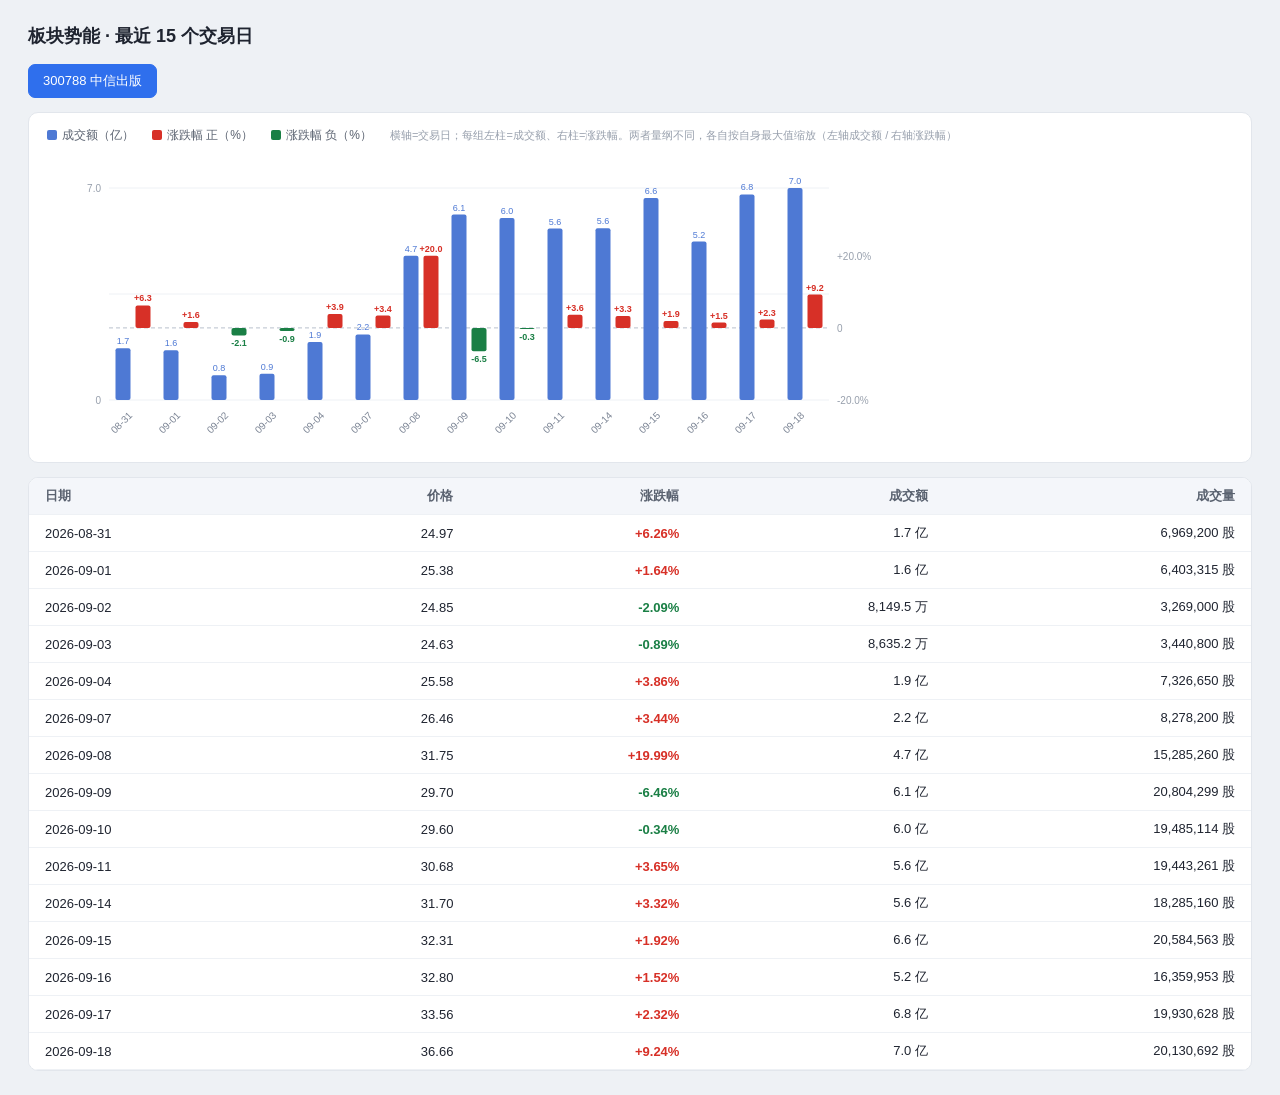
==== commit 52625220: "optimize datasource" ====
--- a/data/view.html
+++ b/data/view.html
@@ -1,4 +1,4 @@
-<!DOCTYPE html><html lang="zh"><head><meta charset="utf-8"><title>板块势能 · 一级/二级</title><style>
+<!DOCTYPE html><html lang="zh"><head><meta charset="utf-8"><title>板块势能 · 数据</title><style>
 * { box-sizing: border-box; }
 body { margin: 0; padding: 24px 28px; background: #eef1f5; color: #1f2430;
        font-family: -apple-system, "Segoe UI", "PingFang SC", "Microsoft YaHei", sans-serif; }
@@ -50,7 +50,7 @@
 .chart-svg .val.down { fill: #1a7f45; }
 .chart-svg .val.na { fill: #c2c8d2; }
 .chart-svg .date { font-size: 10px; fill: #7b8494; }
-</style></head><body><h1>板块势能 · 一级 / 二级（最近 15 个交易日）</h1><div class="tabs"><button class="tab active" data-tab="BK0427" onclick="showTab('BK0427')">BK0427 公用事业</button><button class="tab" data-tab="BK0433" onclick="showTab('BK0433')">BK0433 农林牧渔</button><button class="tab" data-tab="BK0436" onclick="showTab('BK0436')">BK0436 纺织服饰</button><button class="tab" data-tab="BK0437" onclick="showTab('BK0437')">BK0437 煤炭</button><button class="tab" data-tab="BK0438" onclick="showTab('BK0438')">BK0438 食品饮料</button><button class="tab" data-tab="BK0456" onclick="showTab('BK0456')">BK0456 家用电器</button><button class="tab" data-tab="BK0464" onclick="showTab('BK0464')">BK0464 石油石化</button><button class="tab" data-tab="BK0478" onclick="showTab('BK0478')">BK0478 有色金属</button><button class="tab" data-tab="BK0479" onclick="showTab('BK0479')">BK0479 钢铁</button><button class="tab" data-tab="BK0486" onclick="showTab('BK0486')">BK0486 传媒</button><button class="tab" data-tab="BK0728" onclick="showTab('BK0728')">BK0728 环保</button><button class="tab" data-tab="BK1035" onclick="showTab('BK1035')">BK1035 美容护理</button><button class="tab" data-tab="BK1200" onclick="showTab('BK1200')">BK1200 电力设备</button><button class="tab" data-tab="BK1201" onclick="showTab('BK1201')">BK1201 电子</button><button class="tab" data-tab="BK1202" onclick="showTab('BK1202')">BK1202 房地产</button><button class="tab" data-tab="BK1203" onclick="showTab('BK1203')">BK1203 非银金融</button><button class="tab" data-tab="BK1204" onclick="showTab('BK1204')">BK1204 国防军工</button><button class="tab" data-tab="BK1205" onclick="showTab('BK1205')">BK1205 机械设备</button><button class="tab" data-tab="BK1206" onclick="showTab('BK1206')">BK1206 基础化工</button><button class="tab" data-tab="BK1207" onclick="showTab('BK1207')">BK1207 计算机</button><button class="tab" data-tab="BK1208" onclick="showTab('BK1208')">BK1208 建筑材料</button><button class="tab" data-tab="BK1209" onclick="showTab('BK1209')">BK1209 建筑装饰</button><button class="tab" data-tab="BK1210" onclick="showTab('BK1210')">BK1210 交通运输</button><button class="tab" data-tab="BK1211" onclick="showTab('BK1211')">BK1211 汽车</button><button class="tab" data-tab="BK1212" onclick="showTab('BK1212')">BK1212 轻工制造</button><button class="tab" data-tab="BK1213" onclick="showTab('BK1213')">BK1213 商贸零售</button><button class="tab" data-tab="BK1214" onclick="showTab('BK1214')">BK1214 社会服务</button><button class="tab" data-tab="BK1215" onclick="showTab('BK1215')">BK1215 通信</button><button class="tab" data-tab="BK1216" onclick="showTab('BK1216')">BK1216 医药生物</button><button class="tab" data-tab="BK1217" onclick="showTab('BK1217')">BK1217 综合</button><button class="tab" data-tab="BK1283" onclick="showTab('BK1283')">BK1283 银行</button></div><div class="panel active" id="panel-BK0427"><h3 class="sub">公用事业（一级）<span class="code">BK0427</span></h3><div class="chart-card"><div class="legend"><span><i class="sw amt"></i>成交额（亿）</span><span><i class="sw up"></i>涨跌幅 正（%）</span><span><i class="sw down"></i>涨跌幅 负（%）</span><span class="hint">横轴=交易日；每组左柱=成交额、右柱=涨跌幅。两者量纲不同，各自按自身最大值缩放（左轴成交额 / 右轴涨跌幅）</span></div><svg class="chart-svg" width="310" height="300" viewBox="0 0 310 300" xmlns="http://www.w3.org/2000/svg"><line class="grid" x1="62" y1="246.0" x2="254" y2="246.0"/><line class="grid" x1="62" y1="140.0" x2="254" y2="140.0"/><line class="grid" x1="62" y1="34.0" x2="254" y2="34.0"/><text class="axis amt" x="54" y="250" text-anchor="end">0</text><text class="axis amt" x="54" y="38" text-anchor="end">439.3</text><line class="zero" x1="62" y1="173.9" x2="254" y2="173.9"/><text class="axis pct" x="262" y="105.84000000000002">+1.6%</text><text class="axis pct" x="262" y="177.92000000000002">0</text><text class="axis pct" x="262" y="250.0">-1.6%</text><rect x="68.5" y="34.0" width="15" height="212.0" rx="2" fill="#4e79d4"><title>2026-09-15 成交额 439.3 亿</title></rect><text class="val amt" x="76.0" y="30.0" text-anchor="middle">439.3</text><rect x="88.5" y="173.9" width="15" height="57.6" rx="2" fill="#1a7f45"><title>2026-09-15 涨跌幅 -1.27%</title></rect><text class="val down" x="96.0" y="242.5" text-anchor="middle">-1.3</text><text class="date" x="86.0" y="262" text-anchor="end" transform="rotate(-45 86.0 262)">09-15</text><rect x="116.5" y="57.3" width="15" height="188.7" rx="2" fill="#4e79d4"><title>2026-09-16 成交额 391.1 亿</title></rect><text class="val amt" x="124.0" y="53.3" text-anchor="middle">391.1</text><rect x="136.5" y="152.6" width="15" height="21.3" rx="2" fill="#d73027"><title>2026-09-16 涨跌幅 +0.47%</title></rect><text class="val up" x="144.0" y="148.6" text-anchor="middle">+0.5</text><text class="date" x="134.0" y="262" text-anchor="end" transform="rotate(-45 134.0 262)">09-16</text><rect x="164.5" y="58.0" width="15" height="188.0" rx="2" fill="#4e79d4"><title>2026-09-17 成交额 389.7 亿</title></rect><text class="val amt" x="172.0" y="54.0" text-anchor="middle">389.7</text><rect x="184.5" y="173.9" width="15" height="72.1" rx="2" fill="#1a7f45"><title>2026-09-17 涨跌幅 -1.59%</title></rect><text class="val down" x="192.0" y="257.0" text-anchor="middle">-1.6</text><text class="date" x="182.0" y="262" text-anchor="end" transform="rotate(-45 182.0 262)">09-17</text><rect x="212.5" y="69.5" width="15" height="176.5" rx="2" fill="#4e79d4"><title>2026-09-18 成交额 365.8 亿</title></rect><text class="val amt" x="220.0" y="65.5" text-anchor="middle">365.8</text><rect x="232.5" y="130.4" width="15" height="43.5" rx="2" fill="#d73027"><title>2026-09-18 涨跌幅 +0.96%</title></rect><text class="val up" x="240.0" y="126.4" text-anchor="middle">+1.0</text><text class="date" x="230.0" y="262" text-anchor="end" transform="rotate(-45 230.0 262)">09-18</text></svg></div><div class="wrap"><table><thead><tr><th>日期</th><th>涨跌幅</th><th>成交额</th><th>涨/跌/平</th><th>点位</th><th>换手率</th><th>振幅</th></tr></thead><tbody><tr><td>2026-09-15</td><td><span class="down">-1.27%</span></td><td>439.3 亿</td><td>29/106/8</td><td>9,543.40</td><td>1.31%</td><td>1.84%</td></tr><tr><td>2026-09-16</td><td><span class="up">+0.47%</span></td><td>391.1 亿</td><td>78/54/11</td><td>9,588.63</td><td>1.20%</td><td>1.35%</td></tr><tr><td>2026-09-17</td><td><span class="down">-1.59%</span></td><td>389.7 亿</td><td>15/124/4</td><td>9,436.09</td><td>1.25%</td><td>2.03%</td></tr><tr><td>2026-09-18</td><td><span class="up">+0.96%</span></td><td>365.8 亿</td><td>103/29/11</td><td>9,526.78</td><td>1.10%</td><td>1.70%</td></tr></tbody></table></div><h2 class="sec">二级板块 2 个<span class="lv">（同一级的成分股之和，会大于一级自身）</span></h2><h3 class="sub">电力（二级）<span class="code">BK0428</span></h3><div class="chart-card"><div class="legend"><span><i class="sw amt"></i>成交额（亿）</span><span><i class="sw up"></i>涨跌幅 正（%）</span><span><i class="sw down"></i>涨跌幅 负（%）</span><span class="hint">横轴=交易日；每组左柱=成交额、右柱=涨跌幅。两者量纲不同，各自按自身最大值缩放（左轴成交额 / 右轴涨跌幅）</span></div><svg class="chart-svg" width="310" height="300" viewBox="0 0 310 300" xmlns="http://www.w3.org/2000/svg"><line class="grid" x1="62" y1="246.0" x2="254" y2="246.0"/><line class="grid" x1="62" y1="140.0" x2="254" y2="140.0"/><line class="grid" x1="62" y1="34.0" x2="254" y2="34.0"/><text class="axis amt" x="54" y="250" text-anchor="end">0</text><text class="axis amt" x="54" y="38" text-anchor="end">401.5</text><line class="zero" x1="62" y1="173.9" x2="254" y2="173.9"/><text class="axis pct" x="262" y="105.84000000000002">+1.7%</text><text class="axis pct" x="262" y="177.92000000000002">0</text><text class="axis pct" x="262" y="250.0">-1.7%</text><rect x="68.5" y="34.0" width="15" height="212.0" rx="2" fill="#4e79d4"><title>2026-09-15 成交额 401.5 亿</title></rect><text class="val amt" x="76.0" y="30.0" text-anchor="middle">401.5</text><rect x="88.5" y="173.9" width="15" height="41.8" rx="2" fill="#1a7f45"><title>2026-09-15 涨跌幅 -0.98%</title></rect><text class="val down" x="96.0" y="226.7" text-anchor="middle">-1.0</text><text class="date" x="86.0" y="262" text-anchor="end" transform="rotate(-45 86.0 262)">09-15</text><rect x="116.5" y="57.4" width="15" height="188.6" rx="2" fill="#4e79d4"><title>2026-09-16 成交额 357.1 亿</title></rect><text class="val amt" x="124.0" y="53.4" text-anchor="middle">357.1</text><rect x="136.5" y="153.0" width="15" height="20.9" rx="2" fill="#d73027"><title>2026-09-16 涨跌幅 +0.49%</title></rect><text class="val up" x="144.0" y="149.0" text-anchor="middle">+0.5</text><text class="date" x="134.0" y="262" text-anchor="end" transform="rotate(-45 134.0 262)">09-16</text><rect x="164.5" y="58.4" width="15" height="187.6" rx="2" fill="#4e79d4"><title>2026-09-17 成交额 355.3 亿</title></rect><text class="val amt" x="172.0" y="54.4" text-anchor="middle">355.3</text><rect x="184.5" y="173.9" width="15" height="72.1" rx="2" fill="#1a7f45"><title>2026-09-17 涨跌幅 -1.69%</title></rect><text class="val down" x="192.0" y="257.0" text-anchor="middle">-1.7</text><text class="date" x="182.0" y="262" text-anchor="end" transform="rotate(-45 182.0 262)">09-17</text><rect x="212.5" y="68.5" width="15" height="177.5" rx="2" fill="#4e79d4"><title>2026-09-18 成交额 336.1 亿</title></rect><text class="val amt" x="220.0" y="64.5" text-anchor="middle">336.1</text><rect x="232.5" y="127.4" width="15" height="46.5" rx="2" fill="#d73027"><title>2026-09-18 涨跌幅 +1.09%</title></rect><text class="val up" x="240.0" y="123.4" text-anchor="middle">+1.1</text><text class="date" x="230.0" y="262" text-anchor="end" transform="rotate(-45 230.0 262)">09-18</text></svg></div><div class="wrap"><table><thead><tr><th>日期</th><th>涨跌幅</th><th>成交额</th><th>涨/跌/平</th><th>点位</th><th>换手率</th><th>振幅</th></tr></thead><tbody><tr><td>2026-09-15</td><td><span class="down">-0.98%</span></td><td>401.5 亿</td><td>28/77/7</td><td>19,526.31</td><td>1.28%</td><td>2.09%</td></tr><tr><td>2026-09-16</td><td><span class="up">+0.49%</span></td><td>357.1 亿</td><td>57/48/7</td><td>19,621.71</td><td>1.18%</td><td>1.38%</td></tr><tr><td>2026-09-17</td><td><span class="down">-1.69%</span></td><td>355.3 亿</td><td>9/101/2</td><td>19,290.71</td><td>1.23%</td><td>2.06%</td></tr><tr><td>2026-09-18</td><td><span class="up">+1.09%</span></td><td>336.1 亿</td><td>86/18/8</td><td>19,500.14</td><td>1.09%</td><td>1.83%</td></tr></tbody></table></div><h3 class="sub">燃气Ⅱ（二级）<span class="code">BK1028</span></h3><div class="chart-card"><div class="legend"><span><i class="sw amt"></i>成交额（亿）</span><span><i class="sw up"></i>涨跌幅 正（%）</span><span><i class="sw down"></i>涨跌幅 负（%）</span><span class="hint">横轴=交易日；每组左柱=成交额、右柱=涨跌幅。两者量纲不同，各自按自身最大值缩放（左轴成交额 / 右轴涨跌幅）</span></div><svg class="chart-svg" width="310" height="300" viewBox="0 0 310 300" xmlns="http://www.w3.org/2000/svg"><line class="grid" x1="62" y1="246.0" x2="254" y2="246.0"/><line class="grid" x1="62" y1="140.0" x2="254" y2="140.0"/><line class="grid" x1="62" y1="34.0" x2="254" y2="34.0"/><text class="axis amt" x="54" y="250" text-anchor="end">0</text><text class="axis amt" x="54" y="38" text-anchor="end">37.9</text><line class="zero" x1="62" y1="173.9" x2="254" y2="173.9"/><text class="axis pct" x="262" y="105.84000000000002">+2.3%</text><text class="axis pct" x="262" y="177.92000000000002">0</text><text class="axis pct" x="262" y="250.0">-2.3%</text><rect x="68.5" y="34.0" width="15" height="212.0" rx="2" fill="#4e79d4"><title>2026-09-15 成交额 37.9 亿</title></rect><text class="val amt" x="76.0" y="30.0" text-anchor="middle">37.9</text><rect x="88.5" y="173.9" width="15" height="72.1" rx="2" fill="#1a7f45"><title>2026-09-15 涨跌幅 -2.33%</title></rect><text class="val down" x="96.0" y="257.0" text-anchor="middle">-2.3</text><text class="date" x="86.0" y="262" text-anchor="end" transform="rotate(-45 86.0 262)">09-15</text><rect x="116.5" y="55.7" width="15" height="190.3" rx="2" fill="#4e79d4"><title>2026-09-16 成交额 34.0 亿</title></rect><text class="val amt" x="124.0" y="51.7" text-anchor="middle">34.0</text><rect x="136.5" y="160.9" width="15" height="13.0" rx="2" fill="#d73027"><title>2026-09-16 涨跌幅 +0.42%</title></rect><text class="val up" x="144.0" y="156.9" text-anchor="middle">+0.4</text><text class="date" x="134.0" y="262" text-anchor="end" transform="rotate(-45 134.0 262)">09-16</text><rect x="164.5" y="53.7" width="15" height="192.3" rx="2" fill="#4e79d4"><title>2026-09-17 成交额 34.3 亿</title></rect><text class="val amt" x="172.0" y="49.7" text-anchor="middle">34.3</text><rect x="184.5" y="173.9" width="15" height="38.4" rx="2" fill="#1a7f45"><title>2026-09-17 涨跌幅 -1.24%</title></rect><text class="val down" x="192.0" y="223.3" text-anchor="middle">-1.2</text><text class="date" x="182.0" y="262" text-anchor="end" transform="rotate(-45 182.0 262)">09-17</text><rect x="212.5" y="79.5" width="15" height="166.5" rx="2" fill="#4e79d4"><title>2026-09-18 成交额 29.7 亿</title></rect><text class="val amt" x="220.0" y="75.5" text-anchor="middle">29.7</text><rect x="232.5" y="158.1" width="15" height="15.8" rx="2" fill="#d73027"><title>2026-09-18 涨跌幅 +0.51%</title></rect><text class="val up" x="240.0" y="154.1" text-anchor="middle">+0.5</text><text class="date" x="230.0" y="262" text-anchor="end" transform="rotate(-45 230.0 262)">09-18</text></svg></div><div class="wrap"><table><thead><tr><th>日期</th><th>涨跌幅</th><th>成交额</th><th>涨/跌/平</th><th>点位</th><th>换手率</th><th>振幅</th></tr></thead><tbody><tr><td>2026-09-15</td><td><span class="down">-2.33%</span></td><td>37.9 亿</td><td>1/29/1</td><td>1,920.21</td><td>1.69%</td><td>2.38%</td></tr><tr><td>2026-09-16</td><td><span class="up">+0.42%</span></td><td>34.0 亿</td><td>21/6/4</td><td>1,928.30</td><td>1.47%</td><td>1.48%</td></tr><tr><td>2026-09-17</td><td><span class="down">-1.24%</span></td><td>34.3 亿</td><td>6/23/2</td><td>1,904.30</td><td>1.57%</td><td>1.96%</td></tr><tr><td>2026-09-18</td><td><span class="up">+0.51%</span></td><td>29.7 亿</td><td>17/11/3</td><td>1,914.04</td><td>1.24%</td><td>1.31%</td></tr></tbody></table></div></div><div class="panel" id="panel-BK0433"><h3 class="sub">农林牧渔（一级）<span class="code">BK0433</span></h3><div class="chart-card"><div class="legend"><span><i class="sw amt"></i>成交额（亿）</span><span><i class="sw up"></i>涨跌幅 正（%）</span><span><i class="sw down"></i>涨跌幅 负（%）</span><span class="hint">横轴=交易日；每组左柱=成交额、右柱=涨跌幅。两者量纲不同，各自按自身最大值缩放（左轴成交额 / 右轴涨跌幅）</span></div><svg class="chart-svg" width="406" height="300" viewBox="0 0 406 300" xmlns="http://www.w3.org/2000/svg"><line class="grid" x1="62" y1="246.0" x2="350" y2="246.0"/><line class="grid" x1="62" y1="140.0" x2="350" y2="140.0"/><line class="grid" x1="62" y1="34.0" x2="350" y2="34.0"/><text class="axis amt" x="54" y="250" text-anchor="end">0</text><text class="axis amt" x="54" y="38" text-anchor="end">430.8</text><line class="zero" x1="62" y1="173.9" x2="350" y2="173.9"/><text class="axis pct" x="358" y="105.84000000000002">+3.1%</text><text class="axis pct" x="358" y="177.92000000000002">0</text><text class="axis pct" x="358" y="250.0">-3.1%</text><rect x="68.5" y="34.0" width="15" height="212.0" rx="2" fill="#4e79d4"><title>2026-09-11 成交额 430.8 亿</title></rect><text class="val amt" x="76.0" y="30.0" text-anchor="middle">430.8</text><rect x="88.5" y="173.9" width="15" height="72.1" rx="2" fill="#1a7f45"><title>2026-09-11 涨跌幅 -3.11%</title></rect><text class="val down" x="96.0" y="257.0" text-anchor="middle">-3.1</text><text class="date" x="86.0" y="262" text-anchor="end" transform="rotate(-45 86.0 262)">09-11</text><rect x="116.5" y="71.2" width="15" height="174.8" rx="2" fill="#4e79d4"><title>2026-09-14 成交额 355.2 亿</title></rect><text class="val amt" x="124.0" y="67.2" text-anchor="middle">355.2</text><rect x="136.5" y="173.9" width="15" height="40.3" rx="2" fill="#1a7f45"><title>2026-09-14 涨跌幅 -1.74%</title></rect><text class="val down" x="144.0" y="225.2" text-anchor="middle">-1.7</text><text class="date" x="134.0" y="262" text-anchor="end" transform="rotate(-45 134.0 262)">09-14</text><rect x="164.5" y="97.3" width="15" height="148.7" rx="2" fill="#4e79d4"><title>2026-09-15 成交额 302.1 亿</title></rect><text class="val amt" x="172.0" y="93.3" text-anchor="middle">302.1</text><rect x="184.5" y="173.9" width="15" height="70.0" rx="2" fill="#1a7f45"><title>2026-09-15 涨跌幅 -3.02%</title></rect><text class="val down" x="192.0" y="254.9" text-anchor="middle">-3.0</text><text class="date" x="182.0" y="262" text-anchor="end" transform="rotate(-45 182.0 262)">09-15</text><rect x="212.5" y="110.8" width="15" height="135.2" rx="2" fill="#4e79d4"><title>2026-09-16 成交额 274.8 亿</title></rect><text class="val amt" x="220.0" y="106.8" text-anchor="middle">274.8</text><rect x="232.5" y="169.3" width="15" height="4.6" rx="2" fill="#d73027"><title>2026-09-16 涨跌幅 +0.20%</title></rect><text class="val up" x="240.0" y="165.3" text-anchor="middle">+0.2</text><text class="date" x="230.0" y="262" text-anchor="end" transform="rotate(-45 230.0 262)">09-16</text><rect x="260.5" y="82.4" width="15" height="163.6" rx="2" fill="#4e79d4"><title>2026-09-17 成交额 332.5 亿</title></rect><text class="val amt" x="268.0" y="78.4" text-anchor="middle">332.5</text><rect x="280.5" y="136.6" width="15" height="37.3" rx="2" fill="#d73027"><title>2026-09-17 涨跌幅 +1.61%</title></rect><text class="val up" x="288.0" y="132.6" text-anchor="middle">+1.6</text><text class="date" x="278.0" y="262" text-anchor="end" transform="rotate(-45 278.0 262)">09-17</text><rect x="308.5" y="82.7" width="15" height="163.3" rx="2" fill="#4e79d4"><title>2026-09-18 成交额 331.8 亿</title></rect><text class="val amt" x="316.0" y="78.7" text-anchor="middle">331.8</text><rect x="328.5" y="171.1" width="15" height="2.8" rx="2" fill="#d73027"><title>2026-09-18 涨跌幅 +0.12%</title></rect><text class="val up" x="336.0" y="167.1" text-anchor="middle">+0.1</text><text class="date" x="326.0" y="262" text-anchor="end" transform="rotate(-45 326.0 262)">09-18</text></svg></div><div class="wrap"><table><thead><tr><th>日期</th><th>涨跌幅</th><th>成交额</th><th>涨/跌/平</th><th>点位</th><th>换手率</th><th>振幅</th></tr></thead><tbody><tr><td>2026-09-11</td><td><span class="down">-3.11%</span></td><td>430.8 亿</td><td>7/105/2</td><td>15,330.83</td><td>5.15%</td><td>3.40%</td></tr><tr><td>2026-09-14</td><td><span class="down">-1.74%</span></td><td>355.2 亿</td><td>32/80/2</td><td>15,064.28</td><td>4.49%</td><td>2.31%</td></tr><tr><td>2026-09-15</td><td><span class="down">-3.02%</span></td><td>302.1 亿</td><td>12/100/2</td><td>14,609.16</td><td>4.02%</td><td>2.84%</td></tr><tr><td>2026-09-16</td><td><span class="up">+0.20%</span></td><td>274.8 亿</td><td>59/49/6</td><td>14,638.71</td><td>3.47%</td><td>1.83%</td></tr><tr><td>2026-09-17</td><td><span class="up">+1.61%</span></td><td>332.5 亿</td><td>83/28/3</td><td>14,874.69</td><td>4.35%</td><td>3.57%</td></tr><tr><td>2026-09-18</td><td><span class="up">+0.12%</span></td><td>331.8 亿</td><td>60/50/4</td><td>14,891.83</td><td>3.97%</td><td>1.80%</td></tr></tbody></table></div><h2 class="sec">二级板块 8 个<span class="lv">（同一级的成分股之和，会大于一级自身）</span></h2><h3 class="sub">动物保健Ⅱ（二级）<span class="code">BK1254</span></h3><div class="chart-card"><div class="legend"><span><i class="sw amt"></i>成交额（亿）</span><span><i class="sw up"></i>涨跌幅 正（%）</span><span><i class="sw down"></i>涨跌幅 负（%）</span><span class="hint">横轴=交易日；每组左柱=成交额、右柱=涨跌幅。两者量纲不同，各自按自身最大值缩放（左轴成交额 / 右轴涨跌幅）</span></div><svg class="chart-svg" width="310" height="300" viewBox="0 0 310 300" xmlns="http://www.w3.org/2000/svg"><line class="grid" x1="62" y1="246.0" x2="254" y2="246.0"/><line class="grid" x1="62" y1="140.0" x2="254" y2="140.0"/><line class="grid" x1="62" y1="34.0" x2="254" y2="34.0"/><text class="axis amt" x="54" y="250" text-anchor="end">0</text><text class="axis amt" x="54" y="38" text-anchor="end">5.2</text><line class="zero" x1="62" y1="173.9" x2="254" y2="173.9"/><text class="axis pct" x="262" y="105.84000000000002">+1.6%</text><text class="axis pct" x="262" y="177.92000000000002">0</text><text class="axis pct" x="262" y="250.0">-1.6%</text><rect x="68.5" y="63.1" width="15" height="182.9" rx="2" fill="#4e79d4"><title>2026-09-15 成交额 4.5 亿</title></rect><text class="val amt" x="76.0" y="59.1" text-anchor="middle">4.5</text><rect x="88.5" y="173.9" width="15" height="72.1" rx="2" fill="#1a7f45"><title>2026-09-15 涨跌幅 -1.63%</title></rect><text class="val down" x="96.0" y="257.0" text-anchor="middle">-1.6</text><text class="date" x="86.0" y="262" text-anchor="end" transform="rotate(-45 86.0 262)">09-15</text><rect x="116.5" y="56.9" width="15" height="189.1" rx="2" fill="#4e79d4"><title>2026-09-16 成交额 4.6 亿</title></rect><text class="val amt" x="124.0" y="52.9" text-anchor="middle">4.6</text><rect x="136.5" y="173.9" width="15" height="3.5" rx="2" fill="#1a7f45"><title>2026-09-16 涨跌幅 -0.08%</title></rect><text class="val down" x="144.0" y="188.5" text-anchor="middle">-0.1</text><text class="date" x="134.0" y="262" text-anchor="end" transform="rotate(-45 134.0 262)">09-16</text><rect x="164.5" y="84.9" width="15" height="161.1" rx="2" fill="#4e79d4"><title>2026-09-17 成交额 3.9 亿</title></rect><text class="val amt" x="172.0" y="80.9" text-anchor="middle">3.9</text><rect x="184.5" y="154.5" width="15" height="19.5" rx="2" fill="#d73027"><title>2026-09-17 涨跌幅 +0.44%</title></rect><text class="val up" x="192.0" y="150.5" text-anchor="middle">+0.4</text><text class="date" x="182.0" y="262" text-anchor="end" transform="rotate(-45 182.0 262)">09-17</text><rect x="212.5" y="34.0" width="15" height="212.0" rx="2" fill="#4e79d4"><title>2026-09-18 成交额 5.2 亿</title></rect><text class="val amt" x="220.0" y="30.0" text-anchor="middle">5.2</text><rect x="232.5" y="169.1" width="15" height="4.9" rx="2" fill="#d73027"><title>2026-09-18 涨跌幅 +0.11%</title></rect><text class="val up" x="240.0" y="165.1" text-anchor="middle">+0.1</text><text class="date" x="230.0" y="262" text-anchor="end" transform="rotate(-45 230.0 262)">09-18</text></svg></div><div class="wrap"><table><thead><tr><th>日期</th><th>涨跌幅</th><th>成交额</th><th>涨/跌/平</th><th>点位</th><th>换手率</th><th>振幅</th></tr></thead><tbody><tr><td>2026-09-15</td><td><span class="down">-1.63%</span></td><td>4.5 亿</td><td>0/12/0</td><td>4,313.69</td><td>0.86%</td><td>1.65%</td></tr><tr><td>2026-09-16</td><td><span class="down">-0.08%</span></td><td>4.6 亿</td><td>4/7/1</td><td>4,310.09</td><td>0.83%</td><td>1.47%</td></tr><tr><td>2026-09-17</td><td><span class="up">+0.44%</span></td><td>3.9 亿</td><td>9/3/0</td><td>4,329.26</td><td>0.78%</td><td>1.31%</td></tr><tr><td>2026-09-18</td><td><span class="up">+0.11%</span></td><td>5.2 亿</td><td>6/6/0</td><td>4,333.84</td><td>0.97%</td><td>1.29%</td></tr></tbody></table></div><h3 class="sub">林业Ⅱ（二级）<span class="code">BK1255</span></h3><div class="chart-card"><div class="legend"><span><i class="sw amt"></i>成交额（亿）</span><span><i class="sw up"></i>涨跌幅 正（%）</span><span><i class="sw down"></i>涨跌幅 负（%）</span><span class="hint">横轴=交易日；每组左柱=成交额、右柱=涨跌幅。两者量纲不同，各自按自身最大值缩放（左轴成交额 / 右轴涨跌幅）</span></div><svg class="chart-svg" width="310" height="300" viewBox="0 0 310 300" xmlns="http://www.w3.org/2000/svg"><line class="grid" x1="62" y1="246.0" x2="254" y2="246.0"/><line class="grid" x1="62" y1="140.0" x2="254" y2="140.0"/><line class="grid" x1="62" y1="34.0" x2="254" y2="34.0"/><text class="axis amt" x="54" y="250" text-anchor="end">0</text><text class="axis amt" x="54" y="38" text-anchor="end">38.2</text><line class="zero" x1="62" y1="173.9" x2="254" y2="173.9"/><text class="axis pct" x="262" y="105.84000000000002">+6.0%</text><text class="axis pct" x="262" y="177.92000000000002">0</text><text class="axis pct" x="262" y="250.0">-6.0%</text><rect x="68.5" y="90.4" width="15" height="155.6" rx="2" fill="#4e79d4"><title>2026-09-15 成交额 28.0 亿</title></rect><text class="val amt" x="76.0" y="86.4" text-anchor="middle">28.0</text><rect x="88.5" y="173.9" width="15" height="29.1" rx="2" fill="#1a7f45"><title>2026-09-15 涨跌幅 -2.41%</title></rect><text class="val down" x="96.0" y="214.0" text-anchor="middle">-2.4</text><text class="date" x="86.0" y="262" text-anchor="end" transform="rotate(-45 86.0 262)">09-15</text><rect x="116.5" y="74.2" width="15" height="171.8" rx="2" fill="#4e79d4"><title>2026-09-16 成交额 31.0 亿</title></rect><text class="val amt" x="124.0" y="70.2" text-anchor="middle">31.0</text><rect x="136.5" y="101.8" width="15" height="72.1" rx="2" fill="#d73027"><title>2026-09-16 涨跌幅 +5.97%</title></rect><text class="val up" x="144.0" y="97.8" text-anchor="middle">+6.0</text><text class="date" x="134.0" y="262" text-anchor="end" transform="rotate(-45 134.0 262)">09-16</text><rect x="164.5" y="34.0" width="15" height="212.0" rx="2" fill="#4e79d4"><title>2026-09-17 成交额 38.2 亿</title></rect><text class="val amt" x="172.0" y="30.0" text-anchor="middle">38.2</text><rect x="184.5" y="173.9" width="15" height="27.9" rx="2" fill="#1a7f45"><title>2026-09-17 涨跌幅 -2.31%</title></rect><text class="val down" x="192.0" y="212.8" text-anchor="middle">-2.3</text><text class="date" x="182.0" y="262" text-anchor="end" transform="rotate(-45 182.0 262)">09-17</text><rect x="212.5" y="40.3" width="15" height="205.7" rx="2" fill="#4e79d4"><title>2026-09-18 成交额 37.1 亿</title></rect><text class="val amt" x="220.0" y="36.3" text-anchor="middle">37.1</text><rect x="232.5" y="156.5" width="15" height="17.4" rx="2" fill="#d73027"><title>2026-09-18 涨跌幅 +1.44%</title></rect><text class="val up" x="240.0" y="152.5" text-anchor="middle">+1.4</text><text class="date" x="230.0" y="262" text-anchor="end" transform="rotate(-45 230.0 262)">09-18</text></svg></div><div class="wrap"><table><thead><tr><th>日期</th><th>涨跌幅</th><th>成交额</th><th>涨/跌/平</th><th>点位</th><th>换手率</th><th>振幅</th></tr></thead><tbody><tr><td>2026-09-15</td><td><span class="down">-2.41%</span></td><td>28.0 亿</td><td>0/4/0</td><td>4,752.03</td><td>13.40%</td><td>2.66%</td></tr><tr><td>2026-09-16</td><td><span class="up">+5.97%</span></td><td>31.0 亿</td><td>4/0/0</td><td>5,035.74</td><td>14.12%</td><td>6.76%</td></tr><tr><td>2026-09-17</td><td><span class="down">-2.31%</span></td><td>38.2 亿</td><td>1/3/0</td><td>4,919.36</td><td>17.43%</td><td>4.84%</td></tr><tr><td>2026-09-18</td><td><span class="up">+1.44%</span></td><td>37.1 亿</td><td>3/1/0</td><td>4,990.00</td><td>16.50%</td><td>3.49%</td></tr></tbody></table></div><h3 class="sub">农产品加工（二级）<span class="code">BK1256</span></h3><div class="chart-card"><div class="legend"><span><i class="sw amt"></i>成交额（亿）</span><span><i class="sw up"></i>涨跌幅 正（%）</span><span><i class="sw down"></i>涨跌幅 负（%）</span><span class="hint">横轴=交易日；每组左柱=成交额、右柱=涨跌幅。两者量纲不同，各自按自身最大值缩放（左轴成交额 / 右轴涨跌幅）</span></div><svg class="chart-svg" width="310" height="300" viewBox="0 0 310 300" xmlns="http://www.w3.org/2000/svg"><line class="grid" x1="62" y1="246.0" x2="254" y2="246.0"/><line class="grid" x1="62" y1="140.0" x2="254" y2="140.0"/><line class="grid" x1="62" y1="34.0" x2="254" y2="34.0"/><text class="axis amt" x="54" y="250" text-anchor="end">0</text><text class="axis amt" x="54" y="38" text-anchor="end">85.4</text><line class="zero" x1="62" y1="173.9" x2="254" y2="173.9"/><text class="axis pct" x="262" y="105.84000000000002">+3.5%</text><text class="axis pct" x="262" y="177.92000000000002">0</text><text class="axis pct" x="262" y="250.0">-3.5%</text><rect x="68.5" y="75.6" width="15" height="170.4" rx="2" fill="#4e79d4"><title>2026-09-15 成交额 68.6 亿</title></rect><text class="val amt" x="76.0" y="71.6" text-anchor="middle">68.6</text><rect x="88.5" y="173.9" width="15" height="72.1" rx="2" fill="#1a7f45"><title>2026-09-15 涨跌幅 -3.46%</title></rect><text class="val down" x="96.0" y="257.0" text-anchor="middle">-3.5</text><text class="date" x="86.0" y="262" text-anchor="end" transform="rotate(-45 86.0 262)">09-15</text><rect x="116.5" y="88.1" width="15" height="157.9" rx="2" fill="#4e79d4"><title>2026-09-16 成交额 63.6 亿</title></rect><text class="val amt" x="124.0" y="84.1" text-anchor="middle">63.6</text><rect x="136.5" y="172.5" width="15" height="1.5" rx="2" fill="#d73027"><title>2026-09-16 涨跌幅 +0.07%</title></rect><text class="val up" x="144.0" y="168.5" text-anchor="middle">+0.1</text><text class="date" x="134.0" y="262" text-anchor="end" transform="rotate(-45 134.0 262)">09-16</text><rect x="164.5" y="69.3" width="15" height="176.7" rx="2" fill="#4e79d4"><title>2026-09-17 成交额 71.2 亿</title></rect><text class="val amt" x="172.0" y="65.3" text-anchor="middle">71.2</text><rect x="184.5" y="141.6" width="15" height="32.3" rx="2" fill="#d73027"><title>2026-09-17 涨跌幅 +1.55%</title></rect><text class="val up" x="192.0" y="137.6" text-anchor="middle">+1.6</text><text class="date" x="182.0" y="262" text-anchor="end" transform="rotate(-45 182.0 262)">09-17</text><rect x="212.5" y="34.0" width="15" height="212.0" rx="2" fill="#4e79d4"><title>2026-09-18 成交额 85.4 亿</title></rect><text class="val amt" x="220.0" y="30.0" text-anchor="middle">85.4</text><rect x="232.5" y="156.0" width="15" height="17.9" rx="2" fill="#d73027"><title>2026-09-18 涨跌幅 +0.86%</title></rect><text class="val up" x="240.0" y="152.0" text-anchor="middle">+0.9</text><text class="date" x="230.0" y="262" text-anchor="end" transform="rotate(-45 230.0 262)">09-18</text></svg></div><div class="wrap"><table><thead><tr><th>日期</th><th>涨跌幅</th><th>成交额</th><th>涨/跌/平</th><th>点位</th><th>换手率</th><th>振幅</th></tr></thead><tbody><tr><td>2026-09-15</td><td><span class="down">-3.46%</span></td><td>68.6 亿</td><td>1/26/1</td><td>2,317.89</td><td>4.75%</td><td>3.57%</td></tr><tr><td>2026-09-16</td><td><span class="up">+0.07%</span></td><td>63.6 亿</td><td>17/9/2</td><td>2,319.51</td><td>4.08%</td><td>1.93%</td></tr><tr><td>2026-09-17</td><td><span class="up">+1.55%</span></td><td>71.2 亿</td><td>20/6/2</td><td>2,355.51</td><td>4.75%</td><td>3.43%</td></tr><tr><td>2026-09-18</td><td><span class="up">+0.86%</span></td><td>85.4 亿</td><td>16/10/2</td><td>2,375.70</td><td>5.10%</td><td>1.91%</td></tr></tbody></table></div><h3 class="sub">农业综合Ⅱ（二级）<span class="code">BK1257</span></h3><div class="chart-card"><div class="legend"><span><i class="sw amt"></i>成交额（亿）</span><span><i class="sw up"></i>涨跌幅 正（%）</span><span><i class="sw down"></i>涨跌幅 负（%）</span><span class="hint">横轴=交易日；每组左柱=成交额、右柱=涨跌幅。两者量纲不同，各自按自身最大值缩放（左轴成交额 / 右轴涨跌幅）</span></div><svg class="chart-svg" width="310" height="300" viewBox="0 0 310 300" xmlns="http://www.w3.org/2000/svg"><line class="grid" x1="62" y1="246.0" x2="254" y2="246.0"/><line class="grid" x1="62" y1="140.0" x2="254" y2="140.0"/><line class="grid" x1="62" y1="34.0" x2="254" y2="34.0"/><text class="axis amt" x="54" y="250" text-anchor="end">0</text><text class="axis amt" x="54" y="38" text-anchor="end">2.1</text><line class="zero" x1="62" y1="173.9" x2="254" y2="173.9"/><text class="axis pct" x="262" y="105.84000000000002">+3.6%</text><text class="axis pct" x="262" y="177.92000000000002">0</text><text class="axis pct" x="262" y="250.0">-3.6%</text><rect x="68.5" y="34.0" width="15" height="212.0" rx="2" fill="#4e79d4"><title>2026-09-15 成交额 2.1 亿</title></rect><text class="val amt" x="76.0" y="30.0" text-anchor="middle">2.1</text><rect x="88.5" y="173.9" width="15" height="72.1" rx="2" fill="#1a7f45"><title>2026-09-15 涨跌幅 -3.64%</title></rect><text class="val down" x="96.0" y="257.0" text-anchor="middle">-3.6</text><text class="date" x="86.0" y="262" text-anchor="end" transform="rotate(-45 86.0 262)">09-15</text><rect x="116.5" y="122.9" width="15" height="123.1" rx="2" fill="#4e79d4"><title>2026-09-16 成交额 1.2 亿</title></rect><text class="val amt" x="124.0" y="118.9" text-anchor="middle">1.2</text><rect x="136.5" y="158.1" width="15" height="15.8" rx="2" fill="#d73027"><title>2026-09-16 涨跌幅 +0.80%</title></rect><text class="val up" x="144.0" y="154.1" text-anchor="middle">+0.8</text><text class="date" x="134.0" y="262" text-anchor="end" transform="rotate(-45 134.0 262)">09-16</text><rect x="164.5" y="62.6" width="15" height="183.4" rx="2" fill="#4e79d4"><title>2026-09-17 成交额 1.8 亿</title></rect><text class="val amt" x="172.0" y="58.6" text-anchor="middle">1.8</text><rect x="184.5" y="149.4" width="15" height="24.6" rx="2" fill="#d73027"><title>2026-09-17 涨跌幅 +1.24%</title></rect><text class="val up" x="192.0" y="145.4" text-anchor="middle">+1.2</text><text class="date" x="182.0" y="262" text-anchor="end" transform="rotate(-45 182.0 262)">09-17</text><rect x="212.5" y="96.1" width="15" height="149.9" rx="2" fill="#4e79d4"><title>2026-09-18 成交额 1.5 亿</title></rect><text class="val amt" x="220.0" y="92.1" text-anchor="middle">1.5</text><rect x="232.5" y="173.9" width="15" height="10.3" rx="2" fill="#1a7f45"><title>2026-09-18 涨跌幅 -0.52%</title></rect><text class="val down" x="240.0" y="195.2" text-anchor="middle">-0.5</text><text class="date" x="230.0" y="262" text-anchor="end" transform="rotate(-45 230.0 262)">09-18</text></svg></div><div class="wrap"><table><thead><tr><th>日期</th><th>涨跌幅</th><th>成交额</th><th>涨/跌/平</th><th>点位</th><th>换手率</th><th>振幅</th></tr></thead><tbody><tr><td>2026-09-15</td><td><span class="down">-3.64%</span></td><td>2.1 亿</td><td>0/3/0</td><td>2,205.87</td><td>2.47%</td><td>3.83%</td></tr><tr><td>2026-09-16</td><td><span class="up">+0.80%</span></td><td>1.2 亿</td><td>3/0/0</td><td>2,223.44</td><td>1.39%</td><td>2.23%</td></tr><tr><td>2026-09-17</td><td><span class="up">+1.24%</span></td><td>1.8 亿</td><td>3/0/0</td><td>2,250.94</td><td>2.08%</td><td>3.86%</td></tr><tr><td>2026-09-18</td><td><span class="down">-0.52%</span></td><td>1.5 亿</td><td>0/3/0</td><td>2,239.17</td><td>1.70%</td><td>1.71%</td></tr></tbody></table></div><h3 class="sub">饲料（二级）<span class="code">BK1258</span></h3><div class="chart-card"><div class="legend"><span><i class="sw amt"></i>成交额（亿）</span><span><i class="sw up"></i>涨跌幅 正（%）</span><span><i class="sw down"></i>涨跌幅 负（%）</span><span class="hint">横轴=交易日；每组左柱=成交额、右柱=涨跌幅。两者量纲不同，各自按自身最大值缩放（左轴成交额 / 右轴涨跌幅）</span></div><svg class="chart-svg" width="310" height="300" viewBox="0 0 310 300" xmlns="http://www.w3.org/2000/svg"><line class="grid" x1="62" y1="246.0" x2="254" y2="246.0"/><line class="grid" x1="62" y1="140.0" x2="254" y2="140.0"/><line class="grid" x1="62" y1="34.0" x2="254" y2="34.0"/><text class="axis amt" x="54" y="250" text-anchor="end">0</text><text class="axis amt" x="54" y="38" text-anchor="end">21.8</text><line class="zero" x1="62" y1="173.9" x2="254" y2="173.9"/><text class="axis pct" x="262" y="105.84000000000002">+2.1%</text><text class="axis pct" x="262" y="177.92000000000002">0</text><text class="axis pct" x="262" y="250.0">-2.1%</text><rect x="68.5" y="34.0" width="15" height="212.0" rx="2" fill="#4e79d4"><title>2026-09-15 成交额 21.8 亿</title></rect><text class="val amt" x="76.0" y="30.0" text-anchor="middle">21.8</text><rect x="88.5" y="173.9" width="15" height="72.1" rx="2" fill="#1a7f45"><title>2026-09-15 涨跌幅 -2.09%</title></rect><text class="val down" x="96.0" y="257.0" text-anchor="middle">-2.1</text><text class="date" x="86.0" y="262" text-anchor="end" transform="rotate(-45 86.0 262)">09-15</text><rect x="116.5" y="63.5" width="15" height="182.5" rx="2" fill="#4e79d4"><title>2026-09-16 成交额 18.7 亿</title></rect><text class="val amt" x="124.0" y="59.5" text-anchor="middle">18.7</text><rect x="136.5" y="173.9" width="15" height="1.0" rx="2" fill="#1a7f45"><title>2026-09-16 涨跌幅 -0.03%</title></rect><text class="val down" x="144.0" y="186.0" text-anchor="middle">-0.0</text><text class="date" x="134.0" y="262" text-anchor="end" transform="rotate(-45 134.0 262)">09-16</text><rect x="164.5" y="57.6" width="15" height="188.4" rx="2" fill="#4e79d4"><title>2026-09-17 成交额 19.4 亿</title></rect><text class="val amt" x="172.0" y="53.6" text-anchor="middle">19.4</text><rect x="184.5" y="155.3" width="15" height="18.6" rx="2" fill="#d73027"><title>2026-09-17 涨跌幅 +0.54%</title></rect><text class="val up" x="192.0" y="151.3" text-anchor="middle">+0.5</text><text class="date" x="182.0" y="262" text-anchor="end" transform="rotate(-45 182.0 262)">09-17</text><rect x="212.5" y="58.2" width="15" height="187.8" rx="2" fill="#4e79d4"><title>2026-09-18 成交额 19.3 亿</title></rect><text class="val amt" x="220.0" y="54.2" text-anchor="middle">19.3</text><rect x="232.5" y="162.9" width="15" height="11.0" rx="2" fill="#d73027"><title>2026-09-18 涨跌幅 +0.32%</title></rect><text class="val up" x="240.0" y="158.9" text-anchor="middle">+0.3</text><text class="date" x="230.0" y="262" text-anchor="end" transform="rotate(-45 230.0 262)">09-18</text></svg></div><div class="wrap"><table><thead><tr><th>日期</th><th>涨跌幅</th><th>成交额</th><th>涨/跌/平</th><th>点位</th><th>换手率</th><th>振幅</th></tr></thead><tbody><tr><td>2026-09-15</td><td><span class="down">-2.09%</span></td><td>21.8 亿</td><td>3/14/0</td><td>3,343.37</td><td>1.73%</td><td>2.58%</td></tr><tr><td>2026-09-16</td><td><span class="down">-0.03%</span></td><td>18.7 亿</td><td>8/7/2</td><td>3,342.51</td><td>1.49%</td><td>1.65%</td></tr><tr><td>2026-09-17</td><td><span class="up">+0.54%</span></td><td>19.4 亿</td><td>10/6/1</td><td>3,360.59</td><td>1.71%</td><td>2.06%</td></tr><tr><td>2026-09-18</td><td><span class="up">+0.32%</span></td><td>19.3 亿</td><td>9/7/1</td><td>3,371.19</td><td>1.56%</td><td>1.56%</td></tr></tbody></table></div><h3 class="sub">养殖业（二级）<span class="code">BK1259</span></h3><div class="chart-card"><div class="legend"><span><i class="sw amt"></i>成交额（亿）</span><span><i class="sw up"></i>涨跌幅 正（%）</span><span><i class="sw down"></i>涨跌幅 负（%）</span><span class="hint">横轴=交易日；每组左柱=成交额、右柱=涨跌幅。两者量纲不同，各自按自身最大值缩放（左轴成交额 / 右轴涨跌幅）</span></div><svg class="chart-svg" width="310" height="300" viewBox="0 0 310 300" xmlns="http://www.w3.org/2000/svg"><line class="grid" x1="62" y1="246.0" x2="254" y2="246.0"/><line class="grid" x1="62" y1="140.0" x2="254" y2="140.0"/><line class="grid" x1="62" y1="34.0" x2="254" y2="34.0"/><text class="axis amt" x="54" y="250" text-anchor="end">0</text><text class="axis amt" x="54" y="38" text-anchor="end">65.2</text><line class="zero" x1="62" y1="173.9" x2="254" y2="173.9"/><text class="axis pct" x="262" y="105.84000000000002">+1.5%</text><text class="axis pct" x="262" y="177.92000000000002">0</text><text class="axis pct" x="262" y="250.0">-1.5%</text><rect x="68.5" y="34.0" width="15" height="212.0" rx="2" fill="#4e79d4"><title>2026-09-15 成交额 65.2 亿</title></rect><text class="val amt" x="76.0" y="30.0" text-anchor="middle">65.2</text><rect x="88.5" y="173.9" width="15" height="40.2" rx="2" fill="#1a7f45"><title>2026-09-15 涨跌幅 -0.82%</title></rect><text class="val down" x="96.0" y="225.1" text-anchor="middle">-0.8</text><text class="date" x="86.0" y="262" text-anchor="end" transform="rotate(-45 86.0 262)">09-15</text><rect x="116.5" y="47.3" width="15" height="198.7" rx="2" fill="#4e79d4"><title>2026-09-16 成交额 61.1 亿</title></rect><text class="val amt" x="124.0" y="43.3" text-anchor="middle">61.1</text><rect x="136.5" y="173.9" width="15" height="72.1" rx="2" fill="#1a7f45"><title>2026-09-16 涨跌幅 -1.47%</title></rect><text class="val down" x="144.0" y="257.0" text-anchor="middle">-1.5</text><text class="date" x="134.0" y="262" text-anchor="end" transform="rotate(-45 134.0 262)">09-16</text><rect x="164.5" y="75.5" width="15" height="170.5" rx="2" fill="#4e79d4"><title>2026-09-17 成交额 52.4 亿</title></rect><text class="val amt" x="172.0" y="71.5" text-anchor="middle">52.4</text><rect x="184.5" y="128.8" width="15" height="45.1" rx="2" fill="#d73027"><title>2026-09-17 涨跌幅 +0.92%</title></rect><text class="val up" x="192.0" y="124.8" text-anchor="middle">+0.9</text><text class="date" x="182.0" y="262" text-anchor="end" transform="rotate(-45 182.0 262)">09-17</text><rect x="212.5" y="57.8" width="15" height="188.2" rx="2" fill="#4e79d4"><title>2026-09-18 成交额 57.8 亿</title></rect><text class="val amt" x="220.0" y="53.8" text-anchor="middle">57.8</text><rect x="232.5" y="173.9" width="15" height="20.6" rx="2" fill="#1a7f45"><title>2026-09-18 涨跌幅 -0.42%</title></rect><text class="val down" x="240.0" y="205.5" text-anchor="middle">-0.4</text><text class="date" x="230.0" y="262" text-anchor="end" transform="rotate(-45 230.0 262)">09-18</text></svg></div><div class="wrap"><table><thead><tr><th>日期</th><th>涨跌幅</th><th>成交额</th><th>涨/跌/平</th><th>点位</th><th>换手率</th><th>振幅</th></tr></thead><tbody><tr><td>2026-09-15</td><td><span class="down">-0.82%</span></td><td>65.2 亿</td><td>8/13/1</td><td>3,945.79</td><td>2.41%</td><td>2.59%</td></tr><tr><td>2026-09-16</td><td><span class="down">-1.47%</span></td><td>61.1 亿</td><td>2/19/1</td><td>3,887.66</td><td>2.09%</td><td>1.79%</td></tr><tr><td>2026-09-17</td><td><span class="up">+0.92%</span></td><td>52.4 亿</td><td>13/9/0</td><td>3,923.27</td><td>2.04%</td><td>2.72%</td></tr><tr><td>2026-09-18</td><td><span class="down">-0.42%</span></td><td>57.8 亿</td><td>16/6/0</td><td>3,906.82</td><td>2.01%</td><td>1.37%</td></tr></tbody></table></div><h3 class="sub">渔业（二级）<span class="code">BK1260</span></h3><div class="chart-card"><div class="legend"><span><i class="sw amt"></i>成交额（亿）</span><span><i class="sw up"></i>涨跌幅 正（%）</span><span><i class="sw down"></i>涨跌幅 负（%）</span><span class="hint">横轴=交易日；每组左柱=成交额、右柱=涨跌幅。两者量纲不同，各自按自身最大值缩放（左轴成交额 / 右轴涨跌幅）</span></div><svg class="chart-svg" width="310" height="300" viewBox="0 0 310 300" xmlns="http://www.w3.org/2000/svg"><line class="grid" x1="62" y1="246.0" x2="254" y2="246.0"/><line class="grid" x1="62" y1="140.0" x2="254" y2="140.0"/><line class="grid" x1="62" y1="34.0" x2="254" y2="34.0"/><text class="axis amt" x="54" y="250" text-anchor="end">0</text><text class="axis amt" x="54" y="38" text-anchor="end">8.6</text><line class="zero" x1="62" y1="173.9" x2="254" y2="173.9"/><text class="axis pct" x="262" y="105.84000000000002">+4.0%</text><text class="axis pct" x="262" y="177.92000000000002">0</text><text class="axis pct" x="262" y="250.0">-4.0%</text><rect x="68.5" y="34.0" width="15" height="212.0" rx="2" fill="#4e79d4"><title>2026-09-15 成交额 8.6 亿</title></rect><text class="val amt" x="76.0" y="30.0" text-anchor="middle">8.6</text><rect x="88.5" y="173.9" width="15" height="72.1" rx="2" fill="#1a7f45"><title>2026-09-15 涨跌幅 -3.95%</title></rect><text class="val down" x="96.0" y="257.0" text-anchor="middle">-4.0</text><text class="date" x="86.0" y="262" text-anchor="end" transform="rotate(-45 86.0 262)">09-15</text><rect x="116.5" y="72.3" width="15" height="173.7" rx="2" fill="#4e79d4"><title>2026-09-16 成交额 7.1 亿</title></rect><text class="val amt" x="124.0" y="68.3" text-anchor="middle">7.1</text><rect x="136.5" y="144.5" width="15" height="29.4" rx="2" fill="#d73027"><title>2026-09-16 涨跌幅 +1.61%</title></rect><text class="val up" x="144.0" y="140.5" text-anchor="middle">+1.6</text><text class="date" x="134.0" y="262" text-anchor="end" transform="rotate(-45 134.0 262)">09-16</text><rect x="164.5" y="36.3" width="15" height="209.7" rx="2" fill="#4e79d4"><title>2026-09-17 成交额 8.5 亿</title></rect><text class="val amt" x="172.0" y="32.3" text-anchor="middle">8.5</text><rect x="184.5" y="161.1" width="15" height="12.8" rx="2" fill="#d73027"><title>2026-09-17 涨跌幅 +0.70%</title></rect><text class="val up" x="192.0" y="157.1" text-anchor="middle">+0.7</text><text class="date" x="182.0" y="262" text-anchor="end" transform="rotate(-45 182.0 262)">09-17</text><rect x="212.5" y="77.1" width="15" height="168.9" rx="2" fill="#4e79d4"><title>2026-09-18 成交额 6.9 亿</title></rect><text class="val amt" x="220.0" y="73.1" text-anchor="middle">6.9</text><rect x="232.5" y="173.9" width="15" height="11.3" rx="2" fill="#1a7f45"><title>2026-09-18 涨跌幅 -0.62%</title></rect><text class="val down" x="240.0" y="196.2" text-anchor="middle">-0.6</text><text class="date" x="230.0" y="262" text-anchor="end" transform="rotate(-45 230.0 262)">09-18</text></svg></div><div class="wrap"><table><thead><tr><th>日期</th><th>涨跌幅</th><th>成交额</th><th>涨/跌/平</th><th>点位</th><th>换手率</th><th>振幅</th></tr></thead><tbody><tr><td>2026-09-15</td><td><span class="down">-3.95%</span></td><td>8.6 亿</td><td>0/7/0</td><td>979.31</td><td>4.36%</td><td>4.34%</td></tr><tr><td>2026-09-16</td><td><span class="up">+1.61%</span></td><td>7.1 亿</td><td>7/0/0</td><td>995.06</td><td>3.60%</td><td>3.37%</td></tr><tr><td>2026-09-17</td><td><span class="up">+0.70%</span></td><td>8.5 亿</td><td>6/1/0</td><td>1,002.02</td><td>3.84%</td><td>3.74%</td></tr><tr><td>2026-09-18</td><td><span class="down">-0.62%</span></td><td>6.9 亿</td><td>1/5/1</td><td>995.81</td><td>3.31%</td><td>1.63%</td></tr></tbody></table></div><h3 class="sub">种植业（二级）<span class="code">BK1261</span></h3><div class="chart-card"><div class="legend"><span><i class="sw amt"></i>成交额（亿）</span><span><i class="sw up"></i>涨跌幅 正（%）</span><span><i class="sw down"></i>涨跌幅 负（%）</span><span class="hint">横轴=交易日；每组左柱=成交额、右柱=涨跌幅。两者量纲不同，各自按自身最大值缩放（左轴成交额 / 右轴涨跌幅）</span></div><svg class="chart-svg" width="310" height="300" viewBox="0 0 310 300" xmlns="http://www.w3.org/2000/svg"><line class="grid" x1="62" y1="246.0" x2="254" y2="246.0"/><line class="grid" x1="62" y1="140.0" x2="254" y2="140.0"/><line class="grid" x1="62" y1="34.0" x2="254" y2="34.0"/><text class="axis amt" x="54" y="250" text-anchor="end">0</text><text class="axis amt" x="54" y="38" text-anchor="end">137.1</text><line class="zero" x1="62" y1="173.9" x2="254" y2="173.9"/><text class="axis pct" x="262" y="105.84000000000002">+6.0%</text><text class="axis pct" x="262" y="177.92000000000002">0</text><text class="axis pct" x="262" y="250.0">-6.0%</text><rect x="68.5" y="86.3" width="15" height="159.7" rx="2" fill="#4e79d4"><title>2026-09-15 成交额 103.3 亿</title></rect><text class="val amt" x="76.0" y="82.3" text-anchor="middle">103.3</text><rect x="88.5" y="173.9" width="15" height="72.1" rx="2" fill="#1a7f45"><title>2026-09-15 涨跌幅 -6.01%</title></rect><text class="val down" x="96.0" y="257.0" text-anchor="middle">-6.0</text><text class="date" x="86.0" y="262" text-anchor="end" transform="rotate(-45 86.0 262)">09-15</text><rect x="116.5" y="110.7" width="15" height="135.3" rx="2" fill="#4e79d4"><title>2026-09-16 成交额 87.5 亿</title></rect><text class="val amt" x="124.0" y="106.7" text-anchor="middle">87.5</text><rect x="136.5" y="164.0" width="15" height="10.0" rx="2" fill="#d73027"><title>2026-09-16 涨跌幅 +0.83%</title></rect><text class="val up" x="144.0" y="160.0" text-anchor="middle">+0.8</text><text class="date" x="134.0" y="262" text-anchor="end" transform="rotate(-45 134.0 262)">09-16</text><rect x="164.5" y="34.0" width="15" height="212.0" rx="2" fill="#4e79d4"><title>2026-09-17 成交额 137.1 亿</title></rect><text class="val amt" x="172.0" y="30.0" text-anchor="middle">137.1</text><rect x="184.5" y="113.2" width="15" height="60.7" rx="2" fill="#d73027"><title>2026-09-17 涨跌幅 +5.06%</title></rect><text class="val up" x="192.0" y="109.2" text-anchor="middle">+5.1</text><text class="date" x="182.0" y="262" text-anchor="end" transform="rotate(-45 182.0 262)">09-17</text><rect x="212.5" y="62.5" width="15" height="183.5" rx="2" fill="#4e79d4"><title>2026-09-18 成交额 118.7 亿</title></rect><text class="val amt" x="220.0" y="58.5" text-anchor="middle">118.7</text><rect x="232.5" y="173.9" width="15" height="4.7" rx="2" fill="#1a7f45"><title>2026-09-18 涨跌幅 -0.39%</title></rect><text class="val down" x="240.0" y="189.6" text-anchor="middle">-0.4</text><text class="date" x="230.0" y="262" text-anchor="end" transform="rotate(-45 230.0 262)">09-18</text></svg></div><div class="wrap"><table><thead><tr><th>日期</th><th>涨跌幅</th><th>成交额</th><th>涨/跌/平</th><th>点位</th><th>换手率</th><th>振幅</th></tr></thead><tbody><tr><td>2026-09-15</td><td><span class="down">-6.01%</span></td><td>103.3 亿</td><td>0/21/0</td><td>2,689.56</td><td>7.95%</td><td>4.65%</td></tr><tr><td>2026-09-16</td><td><span class="up">+0.83%</span></td><td>87.5 亿</td><td>14/7/0</td><td>2,711.87</td><td>6.62%</td><td>3.48%</td></tr><tr><td>2026-09-17</td><td><span class="up">+5.06%</span></td><td>137.1 亿</td><td>21/0/0</td><td>2,849.12</td><td>9.97%</td><td>7.57%</td></tr><tr><td>2026-09-18</td><td><span class="down">-0.39%</span></td><td>118.7 亿</td><td>9/12/0</td><td>2,838.10</td><td>8.14%</td><td>4.40%</td></tr></tbody></table></div></div><div class="panel" id="panel-BK0436"><h3 class="sub">纺织服饰（一级）<span class="code">BK0436</span></h3><div class="chart-card"><div class="legend"><span><i class="sw amt"></i>成交额（亿）</span><span><i class="sw up"></i>涨跌幅 正（%）</span><span><i class="sw down"></i>涨跌幅 负（%）</span><span class="hint">横轴=交易日；每组左柱=成交额、右柱=涨跌幅。两者量纲不同，各自按自身最大值缩放（左轴成交额 / 右轴涨跌幅）</span></div><svg class="chart-svg" width="406" height="300" viewBox="0 0 406 300" xmlns="http://www.w3.org/2000/svg"><line class="grid" x1="62" y1="246.0" x2="350" y2="246.0"/><line class="grid" x1="62" y1="140.0" x2="350" y2="140.0"/><line class="grid" x1="62" y1="34.0" x2="350" y2="34.0"/><text class="axis amt" x="54" y="250" text-anchor="end">0</text><text class="axis amt" x="54" y="38" text-anchor="end">106.5</text><line class="zero" x1="62" y1="173.9" x2="350" y2="173.9"/><text class="axis pct" x="358" y="105.84000000000002">+2.4%</text><text class="axis pct" x="358" y="177.92000000000002">0</text><text class="axis pct" x="358" y="250.0">-2.4%</text><rect x="68.5" y="42.5" width="15" height="203.5" rx="2" fill="#4e79d4"><title>2026-09-11 成交额 102.2 亿</title></rect><text class="val amt" x="76.0" y="38.5" text-anchor="middle">102.2</text><rect x="88.5" y="173.9" width="15" height="72.1" rx="2" fill="#1a7f45"><title>2026-09-11 涨跌幅 -2.37%</title></rect><text class="val down" x="96.0" y="257.0" text-anchor="middle">-2.4</text><text class="date" x="86.0" y="262" text-anchor="end" transform="rotate(-45 86.0 262)">09-11</text><rect x="116.5" y="94.1" width="15" height="151.9" rx="2" fill="#4e79d4"><title>2026-09-14 成交额 76.3 亿</title></rect><text class="val amt" x="124.0" y="90.1" text-anchor="middle">76.3</text><rect x="136.5" y="164.5" width="15" height="9.4" rx="2" fill="#d73027"><title>2026-09-14 涨跌幅 +0.31%</title></rect><text class="val up" x="144.0" y="160.5" text-anchor="middle">+0.3</text><text class="date" x="134.0" y="262" text-anchor="end" transform="rotate(-45 134.0 262)">09-14</text><rect x="164.5" y="102.7" width="15" height="143.3" rx="2" fill="#4e79d4"><title>2026-09-15 成交额 72.0 亿</title></rect><text class="val amt" x="172.0" y="98.7" text-anchor="middle">72.0</text><rect x="184.5" y="173.9" width="15" height="63.0" rx="2" fill="#1a7f45"><title>2026-09-15 涨跌幅 -2.07%</title></rect><text class="val down" x="192.0" y="247.9" text-anchor="middle">-2.1</text><text class="date" x="182.0" y="262" text-anchor="end" transform="rotate(-45 182.0 262)">09-15</text><rect x="212.5" y="78.6" width="15" height="167.4" rx="2" fill="#4e79d4"><title>2026-09-16 成交额 84.1 亿</title></rect><text class="val amt" x="220.0" y="74.6" text-anchor="middle">84.1</text><rect x="232.5" y="123.4" width="15" height="50.5" rx="2" fill="#d73027"><title>2026-09-16 涨跌幅 +1.66%</title></rect><text class="val up" x="240.0" y="119.4" text-anchor="middle">+1.7</text><text class="date" x="230.0" y="262" text-anchor="end" transform="rotate(-45 230.0 262)">09-16</text><rect x="260.5" y="64.6" width="15" height="181.4" rx="2" fill="#4e79d4"><title>2026-09-17 成交额 91.1 亿</title></rect><text class="val amt" x="268.0" y="60.6" text-anchor="middle">91.1</text><rect x="280.5" y="154.5" width="15" height="19.5" rx="2" fill="#d73027"><title>2026-09-17 涨跌幅 +0.64%</title></rect><text class="val up" x="288.0" y="150.5" text-anchor="middle">+0.6</text><text class="date" x="278.0" y="262" text-anchor="end" transform="rotate(-45 278.0 262)">09-17</text><rect x="308.5" y="34.0" width="15" height="212.0" rx="2" fill="#4e79d4"><title>2026-09-18 成交额 106.5 亿</title></rect><text class="val amt" x="316.0" y="30.0" text-anchor="middle">106.5</text><rect x="328.5" y="124.7" width="15" height="49.3" rx="2" fill="#d73027"><title>2026-09-18 涨跌幅 +1.62%</title></rect><text class="val up" x="336.0" y="120.7" text-anchor="middle">+1.6</text><text class="date" x="326.0" y="262" text-anchor="end" transform="rotate(-45 326.0 262)">09-18</text></svg></div><div class="wrap"><table><thead><tr><th>日期</th><th>涨跌幅</th><th>成交额</th><th>涨/跌/平</th><th>点位</th><th>换手率</th><th>振幅</th></tr></thead><tbody><tr><td>2026-09-11</td><td><span class="down">-2.37%</span></td><td>102.2 亿</td><td>8/100/4</td><td>13,237.11</td><td>1.89%</td><td>2.51%</td></tr><tr><td>2026-09-14</td><td><span class="up">+0.31%</span></td><td>76.3 亿</td><td>63/45/4</td><td>13,278.50</td><td>1.39%</td><td>1.19%</td></tr><tr><td>2026-09-15</td><td><span class="down">-2.07%</span></td><td>72.0 亿</td><td>16/92/4</td><td>13,003.11</td><td>1.40%</td><td>2.09%</td></tr><tr><td>2026-09-16</td><td><span class="up">+1.66%</span></td><td>84.1 亿</td><td>87/22/3</td><td>13,218.94</td><td>1.51%</td><td>2.42%</td></tr><tr><td>2026-09-17</td><td><span class="up">+0.64%</span></td><td>91.1 亿</td><td>60/43/9</td><td>13,304.18</td><td>1.63%</td><td>1.61%</td></tr><tr><td>2026-09-18</td><td><span class="up">+1.62%</span></td><td>106.5 亿</td><td>85/23/4</td><td>13,520.36</td><td>1.88%</td><td>1.57%</td></tr></tbody></table></div><h2 class="sec">二级板块 3 个<span class="lv">（同一级的成分股之和，会大于一级自身）</span></h2><h3 class="sub">饰品（二级）<span class="code">BK0734</span></h3><div class="chart-card"><div class="legend"><span><i class="sw amt"></i>成交额（亿）</span><span><i class="sw up"></i>涨跌幅 正（%）</span><span><i class="sw down"></i>涨跌幅 负（%）</span><span class="hint">横轴=交易日；每组左柱=成交额、右柱=涨跌幅。两者量纲不同，各自按自身最大值缩放（左轴成交额 / 右轴涨跌幅）</span></div><svg class="chart-svg" width="310" height="300" viewBox="0 0 310 300" xmlns="http://www.w3.org/2000/svg"><line class="grid" x1="62" y1="246.0" x2="254" y2="246.0"/><line class="grid" x1="62" y1="140.0" x2="254" y2="140.0"/><line class="grid" x1="62" y1="34.0" x2="254" y2="34.0"/><text class="axis amt" x="54" y="250" text-anchor="end">0</text><text class="axis amt" x="54" y="38" text-anchor="end">15.3</text><line class="zero" x1="62" y1="173.9" x2="254" y2="173.9"/><text class="axis pct" x="262" y="105.84000000000002">+2.1%</text><text class="axis pct" x="262" y="177.92000000000002">0</text><text class="axis pct" x="262" y="250.0">-2.1%</text><rect x="68.5" y="53.8" width="15" height="192.2" rx="2" fill="#4e79d4"><title>2026-09-15 成交额 13.9 亿</title></rect><text class="val amt" x="76.0" y="49.8" text-anchor="middle">13.9</text><rect x="88.5" y="173.9" width="15" height="72.1" rx="2" fill="#1a7f45"><title>2026-09-15 涨跌幅 -2.13%</title></rect><text class="val down" x="96.0" y="257.0" text-anchor="middle">-2.1</text><text class="date" x="86.0" y="262" text-anchor="end" transform="rotate(-45 86.0 262)">09-15</text><rect x="116.5" y="42.4" width="15" height="203.6" rx="2" fill="#4e79d4"><title>2026-09-16 成交额 14.7 亿</title></rect><text class="val amt" x="124.0" y="38.4" text-anchor="middle">14.7</text><rect x="136.5" y="102.9" width="15" height="71.1" rx="2" fill="#d73027"><title>2026-09-16 涨跌幅 +2.10%</title></rect><text class="val up" x="144.0" y="98.9" text-anchor="middle">+2.1</text><text class="date" x="134.0" y="262" text-anchor="end" transform="rotate(-45 134.0 262)">09-16</text><rect x="164.5" y="34.0" width="15" height="212.0" rx="2" fill="#4e79d4"><title>2026-09-17 成交额 15.3 亿</title></rect><text class="val amt" x="172.0" y="30.0" text-anchor="middle">15.3</text><rect x="184.5" y="173.9" width="15" height="39.6" rx="2" fill="#1a7f45"><title>2026-09-17 涨跌幅 -1.17%</title></rect><text class="val down" x="192.0" y="224.5" text-anchor="middle">-1.2</text><text class="date" x="182.0" y="262" text-anchor="end" transform="rotate(-45 182.0 262)">09-17</text><rect x="212.5" y="36.8" width="15" height="209.2" rx="2" fill="#4e79d4"><title>2026-09-18 成交额 15.1 亿</title></rect><text class="val amt" x="220.0" y="32.8" text-anchor="middle">15.1</text><rect x="232.5" y="122.5" width="15" height="51.4" rx="2" fill="#d73027"><title>2026-09-18 涨跌幅 +1.52%</title></rect><text class="val up" x="240.0" y="118.5" text-anchor="middle">+1.5</text><text class="date" x="230.0" y="262" text-anchor="end" transform="rotate(-45 230.0 262)">09-18</text></svg></div><div class="wrap"><table><thead><tr><th>日期</th><th>涨跌幅</th><th>成交额</th><th>涨/跌/平</th><th>点位</th><th>换手率</th><th>振幅</th></tr></thead><tbody><tr><td>2026-09-15</td><td><span class="down">-2.13%</span></td><td>13.9 亿</td><td>1/16/1</td><td>358.84</td><td>1.82%</td><td>2.08%</td></tr><tr><td>2026-09-16</td><td><span class="up">+2.10%</span></td><td>14.7 亿</td><td>13/4/1</td><td>366.37</td><td>1.75%</td><td>2.46%</td></tr><tr><td>2026-09-17</td><td><span class="down">-1.17%</span></td><td>15.3 亿</td><td>1/12/5</td><td>362.10</td><td>1.85%</td><td>1.62%</td></tr><tr><td>2026-09-18</td><td><span class="up">+1.52%</span></td><td>15.1 亿</td><td>16/0/2</td><td>367.60</td><td>1.79%</td><td>1.08%</td></tr></tbody></table></div><h3 class="sub">纺织制造（二级）<span class="code">BK1224</span></h3><div class="chart-card"><div class="legend"><span><i class="sw amt"></i>成交额（亿）</span><span><i class="sw up"></i>涨跌幅 正（%）</span><span><i class="sw down"></i>涨跌幅 负（%）</span><span class="hint">横轴=交易日；每组左柱=成交额、右柱=涨跌幅。两者量纲不同，各自按自身最大值缩放（左轴成交额 / 右轴涨跌幅）</span></div><svg class="chart-svg" width="310" height="300" viewBox="0 0 310 300" xmlns="http://www.w3.org/2000/svg"><line class="grid" x1="62" y1="246.0" x2="254" y2="246.0"/><line class="grid" x1="62" y1="140.0" x2="254" y2="140.0"/><line class="grid" x1="62" y1="34.0" x2="254" y2="34.0"/><text class="axis amt" x="54" y="250" text-anchor="end">0</text><text class="axis amt" x="54" y="38" text-anchor="end">29.1</text><line class="zero" x1="62" y1="173.9" x2="254" y2="173.9"/><text class="axis pct" x="262" y="105.84000000000002">+1.6%</text><text class="axis pct" x="262" y="177.92000000000002">0</text><text class="axis pct" x="262" y="250.0">-1.6%</text><rect x="68.5" y="99.8" width="15" height="146.2" rx="2" fill="#4e79d4"><title>2026-09-15 成交额 20.1 亿</title></rect><text class="val amt" x="76.0" y="95.8" text-anchor="middle">20.1</text><rect x="88.5" y="173.9" width="15" height="72.1" rx="2" fill="#1a7f45"><title>2026-09-15 涨跌幅 -1.65%</title></rect><text class="val down" x="96.0" y="257.0" text-anchor="middle">-1.6</text><text class="date" x="86.0" y="262" text-anchor="end" transform="rotate(-45 86.0 262)">09-15</text><rect x="116.5" y="80.2" width="15" height="165.8" rx="2" fill="#4e79d4"><title>2026-09-16 成交额 22.8 亿</title></rect><text class="val amt" x="124.0" y="76.2" text-anchor="middle">22.8</text><rect x="136.5" y="108.8" width="15" height="65.1" rx="2" fill="#d73027"><title>2026-09-16 涨跌幅 +1.49%</title></rect><text class="val up" x="144.0" y="104.8" text-anchor="middle">+1.5</text><text class="date" x="134.0" y="262" text-anchor="end" transform="rotate(-45 134.0 262)">09-16</text><rect x="164.5" y="68.6" width="15" height="177.4" rx="2" fill="#4e79d4"><title>2026-09-17 成交额 24.4 亿</title></rect><text class="val amt" x="172.0" y="64.6" text-anchor="middle">24.4</text><rect x="184.5" y="139.4" width="15" height="34.5" rx="2" fill="#d73027"><title>2026-09-17 涨跌幅 +0.79%</title></rect><text class="val up" x="192.0" y="135.4" text-anchor="middle">+0.8</text><text class="date" x="182.0" y="262" text-anchor="end" transform="rotate(-45 182.0 262)">09-17</text><rect x="212.5" y="34.0" width="15" height="212.0" rx="2" fill="#4e79d4"><title>2026-09-18 成交额 29.1 亿</title></rect><text class="val amt" x="220.0" y="30.0" text-anchor="middle">29.1</text><rect x="232.5" y="102.3" width="15" height="71.6" rx="2" fill="#d73027"><title>2026-09-18 涨跌幅 +1.64%</title></rect><text class="val up" x="240.0" y="98.3" text-anchor="middle">+1.6</text><text class="date" x="230.0" y="262" text-anchor="end" transform="rotate(-45 230.0 262)">09-18</text></svg></div><div class="wrap"><table><thead><tr><th>日期</th><th>涨跌幅</th><th>成交额</th><th>涨/跌/平</th><th>点位</th><th>换手率</th><th>振幅</th></tr></thead><tbody><tr><td>2026-09-15</td><td><span class="down">-1.65%</span></td><td>20.1 亿</td><td>8/24/1</td><td>2,513.04</td><td>1.24%</td><td>1.62%</td></tr><tr><td>2026-09-16</td><td><span class="up">+1.49%</span></td><td>22.8 亿</td><td>28/5/0</td><td>2,550.44</td><td>1.36%</td><td>2.52%</td></tr><tr><td>2026-09-17</td><td><span class="up">+0.79%</span></td><td>24.4 亿</td><td>20/12/1</td><td>2,570.64</td><td>1.62%</td><td>1.76%</td></tr><tr><td>2026-09-18</td><td><span class="up">+1.64%</span></td><td>29.1 亿</td><td>25/7/1</td><td>2,612.86</td><td>1.82%</td><td>1.46%</td></tr></tbody></table></div><h3 class="sub">服装家纺（二级）<span class="code">BK1225</span></h3><div class="chart-card"><div class="legend"><span><i class="sw amt"></i>成交额（亿）</span><span><i class="sw up"></i>涨跌幅 正（%）</span><span><i class="sw down"></i>涨跌幅 负（%）</span><span class="hint">横轴=交易日；每组左柱=成交额、右柱=涨跌幅。两者量纲不同，各自按自身最大值缩放（左轴成交额 / 右轴涨跌幅）</span></div><svg class="chart-svg" width="310" height="300" viewBox="0 0 310 300" xmlns="http://www.w3.org/2000/svg"><line class="grid" x1="62" y1="246.0" x2="254" y2="246.0"/><line class="grid" x1="62" y1="140.0" x2="254" y2="140.0"/><line class="grid" x1="62" y1="34.0" x2="254" y2="34.0"/><text class="axis amt" x="54" y="250" text-anchor="end">0</text><text class="axis amt" x="54" y="38" text-anchor="end">62.2</text><line class="zero" x1="62" y1="173.9" x2="254" y2="173.9"/><text class="axis pct" x="262" y="105.84000000000002">+2.3%</text><text class="axis pct" x="262" y="177.92000000000002">0</text><text class="axis pct" x="262" y="250.0">-2.3%</text><rect x="68.5" y="116.7" width="15" height="129.3" rx="2" fill="#4e79d4"><title>2026-09-15 成交额 37.9 亿</title></rect><text class="val amt" x="76.0" y="112.7" text-anchor="middle">37.9</text><rect x="88.5" y="173.9" width="15" height="72.1" rx="2" fill="#1a7f45"><title>2026-09-15 涨跌幅 -2.29%</title></rect><text class="val down" x="96.0" y="257.0" text-anchor="middle">-2.3</text><text class="date" x="86.0" y="262" text-anchor="end" transform="rotate(-45 86.0 262)">09-15</text><rect x="116.5" y="87.3" width="15" height="158.7" rx="2" fill="#4e79d4"><title>2026-09-16 成交额 46.6 亿</title></rect><text class="val amt" x="124.0" y="83.3" text-anchor="middle">46.6</text><rect x="136.5" y="122.6" width="15" height="51.3" rx="2" fill="#d73027"><title>2026-09-16 涨跌幅 +1.63%</title></rect><text class="val up" x="144.0" y="118.6" text-anchor="middle">+1.6</text><text class="date" x="134.0" y="262" text-anchor="end" transform="rotate(-45 134.0 262)">09-16</text><rect x="164.5" y="70.9" width="15" height="175.1" rx="2" fill="#4e79d4"><title>2026-09-17 成交额 51.4 亿</title></rect><text class="val amt" x="172.0" y="66.9" text-anchor="middle">51.4</text><rect x="184.5" y="140.2" width="15" height="33.7" rx="2" fill="#d73027"><title>2026-09-17 涨跌幅 +1.07%</title></rect><text class="val up" x="192.0" y="136.2" text-anchor="middle">+1.1</text><text class="date" x="182.0" y="262" text-anchor="end" transform="rotate(-45 182.0 262)">09-17</text><rect x="212.5" y="34.0" width="15" height="212.0" rx="2" fill="#4e79d4"><title>2026-09-18 成交额 62.2 亿</title></rect><text class="val amt" x="220.0" y="30.0" text-anchor="middle">62.2</text><rect x="232.5" y="122.0" width="15" height="51.9" rx="2" fill="#d73027"><title>2026-09-18 涨跌幅 +1.65%</title></rect><text class="val up" x="240.0" y="118.0" text-anchor="middle">+1.6</text><text class="date" x="230.0" y="262" text-anchor="end" transform="rotate(-45 230.0 262)">09-18</text></svg></div><div class="wrap"><table><thead><tr><th>日期</th><th>涨跌幅</th><th>成交额</th><th>涨/跌/平</th><th>点位</th><th>换手率</th><th>振幅</th></tr></thead><tbody><tr><td>2026-09-15</td><td><span class="down">-2.29%</span></td><td>37.9 亿</td><td>7/52/2</td><td>2,320.41</td><td>1.36%</td><td>2.40%</td></tr><tr><td>2026-09-16</td><td><span class="up">+1.63%</span></td><td>46.6 亿</td><td>46/13/2</td><td>2,358.26</td><td>1.51%</td><td>2.43%</td></tr><tr><td>2026-09-17</td><td><span class="up">+1.07%</span></td><td>51.4 亿</td><td>39/19/3</td><td>2,383.47</td><td>1.56%</td><td>1.99%</td></tr><tr><td>2026-09-18</td><td><span class="up">+1.65%</span></td><td>62.2 亿</td><td>44/16/1</td><td>2,422.69</td><td>1.93%</td><td>2.04%</td></tr></tbody></table></div></div><div class="panel" id="panel-BK0437"><h3 class="sub">煤炭（一级）<span class="code">BK0437</span></h3><div class="chart-card"><div class="legend"><span><i class="sw amt"></i>成交额（亿）</span><span><i class="sw up"></i>涨跌幅 正（%）</span><span><i class="sw down"></i>涨跌幅 负（%）</span><span class="hint">横轴=交易日；每组左柱=成交额、右柱=涨跌幅。两者量纲不同，各自按自身最大值缩放（左轴成交额 / 右轴涨跌幅）</span></div><svg class="chart-svg" width="406" height="300" viewBox="0 0 406 300" xmlns="http://www.w3.org/2000/svg"><line class="grid" x1="62" y1="246.0" x2="350" y2="246.0"/><line class="grid" x1="62" y1="140.0" x2="350" y2="140.0"/><line class="grid" x1="62" y1="34.0" x2="350" y2="34.0"/><text class="axis amt" x="54" y="250" text-anchor="end">0</text><text class="axis amt" x="54" y="38" text-anchor="end">158.4</text><line class="zero" x1="62" y1="173.9" x2="350" y2="173.9"/><text class="axis pct" x="358" y="105.84000000000002">+3.0%</text><text class="axis pct" x="358" y="177.92000000000002">0</text><text class="axis pct" x="358" y="250.0">-3.0%</text><rect x="68.5" y="34.0" width="15" height="212.0" rx="2" fill="#4e79d4"><title>2026-09-11 成交额 158.4 亿</title></rect><text class="val amt" x="76.0" y="30.0" text-anchor="middle">158.4</text><rect x="88.5" y="173.9" width="15" height="72.1" rx="2" fill="#1a7f45"><title>2026-09-11 涨跌幅 -2.98%</title></rect><text class="val down" x="96.0" y="257.0" text-anchor="middle">-3.0</text><text class="date" x="86.0" y="262" text-anchor="end" transform="rotate(-45 86.0 262)">09-11</text><rect x="116.5" y="86.0" width="15" height="160.0" rx="2" fill="#4e79d4"><title>2026-09-14 成交额 119.5 亿</title></rect><text class="val amt" x="124.0" y="82.0" text-anchor="middle">119.5</text><rect x="136.5" y="173.9" width="15" height="32.9" rx="2" fill="#1a7f45"><title>2026-09-14 涨跌幅 -1.36%</title></rect><text class="val down" x="144.0" y="217.8" text-anchor="middle">-1.4</text><text class="date" x="134.0" y="262" text-anchor="end" transform="rotate(-45 134.0 262)">09-14</text><rect x="164.5" y="95.0" width="15" height="151.0" rx="2" fill="#4e79d4"><title>2026-09-15 成交额 112.8 亿</title></rect><text class="val amt" x="172.0" y="91.0" text-anchor="middle">112.8</text><rect x="184.5" y="173.9" width="15" height="1.2" rx="2" fill="#1a7f45"><title>2026-09-15 涨跌幅 -0.05%</title></rect><text class="val down" x="192.0" y="186.1" text-anchor="middle">-0.1</text><text class="date" x="182.0" y="262" text-anchor="end" transform="rotate(-45 182.0 262)">09-15</text><rect x="212.5" y="104.6" width="15" height="141.4" rx="2" fill="#4e79d4"><title>2026-09-16 成交额 105.7 亿</title></rect><text class="val amt" x="220.0" y="100.6" text-anchor="middle">105.7</text><rect x="232.5" y="173.9" width="15" height="6.8" rx="2" fill="#1a7f45"><title>2026-09-16 涨跌幅 -0.28%</title></rect><text class="val down" x="240.0" y="191.7" text-anchor="middle">-0.3</text><text class="date" x="230.0" y="262" text-anchor="end" transform="rotate(-45 230.0 262)">09-16</text><rect x="260.5" y="98.6" width="15" height="147.4" rx="2" fill="#4e79d4"><title>2026-09-17 成交额 110.2 亿</title></rect><text class="val amt" x="268.0" y="94.6" text-anchor="middle">110.2</text><rect x="280.5" y="171.7" width="15" height="2.2" rx="2" fill="#d73027"><title>2026-09-17 涨跌幅 +0.09%</title></rect><text class="val up" x="288.0" y="167.7" text-anchor="middle">+0.1</text><text class="date" x="278.0" y="262" text-anchor="end" transform="rotate(-45 278.0 262)">09-17</text><rect x="308.5" y="102.1" width="15" height="143.9" rx="2" fill="#4e79d4"><title>2026-09-18 成交额 107.6 亿</title></rect><text class="val amt" x="316.0" y="98.1" text-anchor="middle">107.6</text><rect x="328.5" y="173.9" width="15" height="16.7" rx="2" fill="#1a7f45"><title>2026-09-18 涨跌幅 -0.69%</title></rect><text class="val down" x="336.0" y="201.6" text-anchor="middle">-0.7</text><text class="date" x="326.0" y="262" text-anchor="end" transform="rotate(-45 326.0 262)">09-18</text></svg></div><div class="wrap"><table><thead><tr><th>日期</th><th>涨跌幅</th><th>成交额</th><th>涨/跌/平</th><th>点位</th><th>换手率</th><th>振幅</th></tr></thead><tbody><tr><td>2026-09-11</td><td><span class="down">-2.98%</span></td><td>158.4 亿</td><td>1/33/0</td><td>14,318.35</td><td>1.78%</td><td>4.03%</td></tr><tr><td>2026-09-14</td><td><span class="down">-1.36%</span></td><td>119.5 亿</td><td>2/32/0</td><td>14,123.33</td><td>1.34%</td><td>2.13%</td></tr><tr><td>2026-09-15</td><td><span class="down">-0.05%</span></td><td>112.8 亿</td><td>14/20/0</td><td>14,116.72</td><td>1.37%</td><td>1.78%</td></tr><tr><td>2026-09-16</td><td><span class="down">-0.28%</span></td><td>105.7 亿</td><td>16/16/2</td><td>14,077.21</td><td>1.25%</td><td>1.45%</td></tr><tr><td>2026-09-17</td><td><span class="up">+0.09%</span></td><td>110.2 亿</td><td>11/20/3</td><td>14,090.39</td><td>1.32%</td><td>2.61%</td></tr><tr><td>2026-09-18</td><td><span class="down">-0.69%</span></td><td>107.6 亿</td><td>4/28/2</td><td>13,992.79</td><td>1.21%</td><td>1.76%</td></tr></tbody></table></div><h2 class="sec">二级板块 2 个<span class="lv">（同一级的成分股之和，会大于一级自身）</span></h2><h3 class="sub">焦炭Ⅱ（二级）<span class="code">BK1249</span></h3><div class="chart-card"><div class="legend"><span><i class="sw amt"></i>成交额（亿）</span><span><i class="sw up"></i>涨跌幅 正（%）</span><span><i class="sw down"></i>涨跌幅 负（%）</span><span class="hint">横轴=交易日；每组左柱=成交额、右柱=涨跌幅。两者量纲不同，各自按自身最大值缩放（左轴成交额 / 右轴涨跌幅）</span></div><svg class="chart-svg" width="310" height="300" viewBox="0 0 310 300" xmlns="http://www.w3.org/2000/svg"><line class="grid" x1="62" y1="246.0" x2="254" y2="246.0"/><line class="grid" x1="62" y1="140.0" x2="254" y2="140.0"/><line class="grid" x1="62" y1="34.0" x2="254" y2="34.0"/><text class="axis amt" x="54" y="250" text-anchor="end">0</text><text class="axis amt" x="54" y="38" text-anchor="end">21.6</text><line class="zero" x1="62" y1="173.9" x2="254" y2="173.9"/><text class="axis pct" x="262" y="105.84000000000002">+1.2%</text><text class="axis pct" x="262" y="177.92000000000002">0</text><text class="axis pct" x="262" y="250.0">-1.2%</text><rect x="68.5" y="34.0" width="15" height="212.0" rx="2" fill="#4e79d4"><title>2026-09-15 成交额 21.6 亿</title></rect><text class="val amt" x="76.0" y="30.0" text-anchor="middle">21.6</text><rect x="88.5" y="140.9" width="15" height="33.0" rx="2" fill="#d73027"><title>2026-09-15 涨跌幅 +0.55%</title></rect><text class="val up" x="96.0" y="136.9" text-anchor="middle">+0.6</text><text class="date" x="86.0" y="262" text-anchor="end" transform="rotate(-45 86.0 262)">09-15</text><rect x="116.5" y="72.9" width="15" height="173.1" rx="2" fill="#4e79d4"><title>2026-09-16 成交额 17.7 亿</title></rect><text class="val amt" x="124.0" y="68.9" text-anchor="middle">17.7</text><rect x="136.5" y="173.9" width="15" height="72.1" rx="2" fill="#1a7f45"><title>2026-09-16 涨跌幅 -1.20%</title></rect><text class="val down" x="144.0" y="257.0" text-anchor="middle">-1.2</text><text class="date" x="134.0" y="262" text-anchor="end" transform="rotate(-45 134.0 262)">09-16</text><rect x="164.5" y="72.6" width="15" height="173.4" rx="2" fill="#4e79d4"><title>2026-09-17 成交额 17.7 亿</title></rect><text class="val amt" x="172.0" y="68.6" text-anchor="middle">17.7</text><rect x="184.5" y="101.8" width="15" height="72.1" rx="2" fill="#d73027"><title>2026-09-17 涨跌幅 +1.20%</title></rect><text class="val up" x="192.0" y="97.8" text-anchor="middle">+1.2</text><text class="date" x="182.0" y="262" text-anchor="end" transform="rotate(-45 182.0 262)">09-17</text><rect x="212.5" y="88.1" width="15" height="157.9" rx="2" fill="#4e79d4"><title>2026-09-18 成交额 16.1 亿</title></rect><text class="val amt" x="220.0" y="84.1" text-anchor="middle">16.1</text><rect x="232.5" y="173.9" width="15" height="56.5" rx="2" fill="#1a7f45"><title>2026-09-18 涨跌幅 -0.94%</title></rect><text class="val down" x="240.0" y="241.4" text-anchor="middle">-0.9</text><text class="date" x="230.0" y="262" text-anchor="end" transform="rotate(-45 230.0 262)">09-18</text></svg></div><div class="wrap"><table><thead><tr><th>日期</th><th>涨跌幅</th><th>成交额</th><th>涨/跌/平</th><th>点位</th><th>换手率</th><th>振幅</th></tr></thead><tbody><tr><td>2026-09-15</td><td><span class="up">+0.55%</span></td><td>21.6 亿</td><td>2/5/0</td><td>827.97</td><td>3.44%</td><td>3.66%</td></tr><tr><td>2026-09-16</td><td><span class="down">-1.20%</span></td><td>17.7 亿</td><td>3/3/1</td><td>818.03</td><td>2.96%</td><td>2.30%</td></tr><tr><td>2026-09-17</td><td><span class="up">+1.20%</span></td><td>17.7 亿</td><td>2/4/1</td><td>827.84</td><td>3.04%</td><td>5.28%</td></tr><tr><td>2026-09-18</td><td><span class="down">-0.94%</span></td><td>16.1 亿</td><td>0/6/1</td><td>820.09</td><td>2.61%</td><td>3.31%</td></tr></tbody></table></div><h3 class="sub">煤炭开采（二级）<span class="code">BK1250</span></h3><div class="chart-card"><div class="legend"><span><i class="sw amt"></i>成交额（亿）</span><span><i class="sw up"></i>涨跌幅 正（%）</span><span><i class="sw down"></i>涨跌幅 负（%）</span><span class="hint">横轴=交易日；每组左柱=成交额、右柱=涨跌幅。两者量纲不同，各自按自身最大值缩放（左轴成交额 / 右轴涨跌幅）</span></div><svg class="chart-svg" width="310" height="300" viewBox="0 0 310 300" xmlns="http://www.w3.org/2000/svg"><line class="grid" x1="62" y1="246.0" x2="254" y2="246.0"/><line class="grid" x1="62" y1="140.0" x2="254" y2="140.0"/><line class="grid" x1="62" y1="34.0" x2="254" y2="34.0"/><text class="axis amt" x="54" y="250" text-anchor="end">0</text><text class="axis amt" x="54" y="38" text-anchor="end">92.5</text><line class="zero" x1="62" y1="173.9" x2="254" y2="173.9"/><text class="axis pct" x="262" y="105.84000000000002">+0.6%</text><text class="axis pct" x="262" y="177.92000000000002">0</text><text class="axis pct" x="262" y="250.0">-0.6%</text><rect x="68.5" y="37.0" width="15" height="209.0" rx="2" fill="#4e79d4"><title>2026-09-15 成交额 91.2 亿</title></rect><text class="val amt" x="76.0" y="33.0" text-anchor="middle">91.2</text><rect x="88.5" y="173.9" width="15" height="22.9" rx="2" fill="#1a7f45"><title>2026-09-15 涨跌幅 -0.20%</title></rect><text class="val down" x="96.0" y="207.8" text-anchor="middle">-0.2</text><text class="date" x="86.0" y="262" text-anchor="end" transform="rotate(-45 86.0 262)">09-15</text><rect x="116.5" y="44.2" width="15" height="201.8" rx="2" fill="#4e79d4"><title>2026-09-16 成交额 88.0 亿</title></rect><text class="val amt" x="124.0" y="40.2" text-anchor="middle">88.0</text><rect x="136.5" y="173.9" width="15" height="4.6" rx="2" fill="#1a7f45"><title>2026-09-16 涨跌幅 -0.04%</title></rect><text class="val down" x="144.0" y="189.5" text-anchor="middle">-0.0</text><text class="date" x="134.0" y="262" text-anchor="end" transform="rotate(-45 134.0 262)">09-16</text><rect x="164.5" y="34.0" width="15" height="212.0" rx="2" fill="#4e79d4"><title>2026-09-17 成交额 92.5 亿</title></rect><text class="val amt" x="172.0" y="30.0" text-anchor="middle">92.5</text><rect x="184.5" y="173.9" width="15" height="21.7" rx="2" fill="#1a7f45"><title>2026-09-17 涨跌幅 -0.19%</title></rect><text class="val down" x="192.0" y="206.7" text-anchor="middle">-0.2</text><text class="date" x="182.0" y="262" text-anchor="end" transform="rotate(-45 182.0 262)">09-17</text><rect x="212.5" y="36.3" width="15" height="209.7" rx="2" fill="#4e79d4"><title>2026-09-18 成交额 91.4 亿</title></rect><text class="val amt" x="220.0" y="32.3" text-anchor="middle">91.4</text><rect x="232.5" y="173.9" width="15" height="72.1" rx="2" fill="#1a7f45"><title>2026-09-18 涨跌幅 -0.63%</title></rect><text class="val down" x="240.0" y="257.0" text-anchor="middle">-0.6</text><text class="date" x="230.0" y="262" text-anchor="end" transform="rotate(-45 230.0 262)">09-18</text></svg></div><div class="wrap"><table><thead><tr><th>日期</th><th>涨跌幅</th><th>成交额</th><th>涨/跌/平</th><th>点位</th><th>换手率</th><th>振幅</th></tr></thead><tbody><tr><td>2026-09-15</td><td><span class="down">-0.20%</span></td><td>91.2 亿</td><td>12/15/0</td><td>1,942.66</td><td>1.05%</td><td>1.34%</td></tr><tr><td>2026-09-16</td><td><span class="down">-0.04%</span></td><td>88.0 亿</td><td>13/13/1</td><td>1,941.86</td><td>0.99%</td><td>1.28%</td></tr><tr><td>2026-09-17</td><td><span class="down">-0.19%</span></td><td>92.5 亿</td><td>9/16/2</td><td>1,938.11</td><td>1.06%</td><td>1.95%</td></tr><tr><td>2026-09-18</td><td><span class="down">-0.63%</span></td><td>91.4 亿</td><td>4/22/1</td><td>1,925.91</td><td>1.00%</td><td>1.45%</td></tr></tbody></table></div></div><div class="panel" id="panel-BK0438"><h3 class="sub">食品饮料（一级）<span class="code">BK0438</span></h3><div class="chart-card"><div class="legend"><span><i class="sw amt"></i>成交额（亿）</span><span><i class="sw up"></i>涨跌幅 正（%）</span><span><i class="sw down"></i>涨跌幅 负（%）</span><span class="hint">横轴=交易日；每组左柱=成交额、右柱=涨跌幅。两者量纲不同，各自按自身最大值缩放（左轴成交额 / 右轴涨跌幅）</span></div><svg class="chart-svg" width="406" height="300" viewBox="0 0 406 300" xmlns="http://www.w3.org/2000/svg"><line class="grid" x1="62" y1="246.0" x2="350" y2="246.0"/><line class="grid" x1="62" y1="140.0" x2="350" y2="140.0"/><line class="grid" x1="62" y1="34.0" x2="350" y2="34.0"/><text class="axis amt" x="54" y="250" text-anchor="end">0</text><text class="axis amt" x="54" y="38" text-anchor="end">259.5</text><line class="zero" x1="62" y1="173.9" x2="350" y2="173.9"/><text class="axis pct" x="358" y="105.84000000000002">+2.6%</text><text class="axis pct" x="358" y="177.92000000000002">0</text><text class="axis pct" x="358" y="250.0">-2.6%</text><rect x="68.5" y="34.0" width="15" height="212.0" rx="2" fill="#4e79d4"><title>2026-09-11 成交额 259.5 亿</title></rect><text class="val amt" x="76.0" y="30.0" text-anchor="middle">259.5</text><rect x="88.5" y="173.9" width="15" height="72.1" rx="2" fill="#1a7f45"><title>2026-09-11 涨跌幅 -2.61%</title></rect><text class="val down" x="96.0" y="257.0" text-anchor="middle">-2.6</text><text class="date" x="86.0" y="262" text-anchor="end" transform="rotate(-45 86.0 262)">09-11</text><rect x="116.5" y="81.4" width="15" height="164.6" rx="2" fill="#4e79d4"><title>2026-09-14 成交额 201.5 亿</title></rect><text class="val amt" x="124.0" y="77.4" text-anchor="middle">201.5</text><rect x="136.5" y="172.0" width="15" height="1.9" rx="2" fill="#d73027"><title>2026-09-14 涨跌幅 +0.07%</title></rect><text class="val up" x="144.0" y="168.0" text-anchor="middle">+0.1</text><text class="date" x="134.0" y="262" text-anchor="end" transform="rotate(-45 134.0 262)">09-14</text><rect x="164.5" y="94.3" width="15" height="151.7" rx="2" fill="#4e79d4"><title>2026-09-15 成交额 185.7 亿</title></rect><text class="val amt" x="172.0" y="90.3" text-anchor="middle">185.7</text><rect x="184.5" y="173.9" width="15" height="48.6" rx="2" fill="#1a7f45"><title>2026-09-15 涨跌幅 -1.76%</title></rect><text class="val down" x="192.0" y="233.5" text-anchor="middle">-1.8</text><text class="date" x="182.0" y="262" text-anchor="end" transform="rotate(-45 182.0 262)">09-15</text><rect x="212.5" y="71.9" width="15" height="174.1" rx="2" fill="#4e79d4"><title>2026-09-16 成交额 213.1 亿</title></rect><text class="val amt" x="220.0" y="67.9" text-anchor="middle">213.1</text><rect x="232.5" y="155.4" width="15" height="18.5" rx="2" fill="#d73027"><title>2026-09-16 涨跌幅 +0.67%</title></rect><text class="val up" x="240.0" y="151.4" text-anchor="middle">+0.7</text><text class="date" x="230.0" y="262" text-anchor="end" transform="rotate(-45 230.0 262)">09-16</text><rect x="260.5" y="87.4" width="15" height="158.6" rx="2" fill="#4e79d4"><title>2026-09-17 成交额 194.1 亿</title></rect><text class="val amt" x="268.0" y="83.4" text-anchor="middle">194.1</text><rect x="280.5" y="170.1" width="15" height="3.9" rx="2" fill="#d73027"><title>2026-09-17 涨跌幅 +0.14%</title></rect><text class="val up" x="288.0" y="166.1" text-anchor="middle">+0.1</text><text class="date" x="278.0" y="262" text-anchor="end" transform="rotate(-45 278.0 262)">09-17</text><rect x="308.5" y="71.8" width="15" height="174.2" rx="2" fill="#4e79d4"><title>2026-09-18 成交额 213.2 亿</title></rect><text class="val amt" x="316.0" y="67.8" text-anchor="middle">213.2</text><rect x="328.5" y="150.4" width="15" height="23.5" rx="2" fill="#d73027"><title>2026-09-18 涨跌幅 +0.85%</title></rect><text class="val up" x="336.0" y="146.4" text-anchor="middle">+0.8</text><text class="date" x="326.0" y="262" text-anchor="end" transform="rotate(-45 326.0 262)">09-18</text></svg></div><div class="wrap"><table><thead><tr><th>日期</th><th>涨跌幅</th><th>成交额</th><th>涨/跌/平</th><th>点位</th><th>换手率</th><th>振幅</th></tr></thead><tbody><tr><td>2026-09-11</td><td><span class="down">-2.61%</span></td><td>259.5 亿</td><td>9/119/2</td><td>25,776.65</td><td>1.71%</td><td>2.63%</td></tr><tr><td>2026-09-14</td><td><span class="up">+0.07%</span></td><td>201.5 亿</td><td>58/62/10</td><td>25,793.84</td><td>1.46%</td><td>1.15%</td></tr><tr><td>2026-09-15</td><td><span class="down">-1.76%</span></td><td>185.7 亿</td><td>11/119/0</td><td>25,338.62</td><td>1.43%</td><td>1.85%</td></tr><tr><td>2026-09-16</td><td><span class="up">+0.67%</span></td><td>213.1 亿</td><td>74/52/4</td><td>25,507.55</td><td>1.42%</td><td>1.80%</td></tr><tr><td>2026-09-17</td><td><span class="up">+0.14%</span></td><td>194.1 亿</td><td>67/60/3</td><td>25,542.92</td><td>1.34%</td><td>1.24%</td></tr><tr><td>2026-09-18</td><td><span class="up">+0.85%</span></td><td>213.2 亿</td><td>86/36/8</td><td>25,759.81</td><td>1.33%</td><td>1.23%</td></tr></tbody></table></div><h2 class="sec">二级板块 6 个<span class="lv">（同一级的成分股之和，会大于一级自身）</span></h2><h3 class="sub">白酒Ⅱ（二级）<span class="code">BK1277</span></h3><div class="chart-card"><div class="legend"><span><i class="sw amt"></i>成交额（亿）</span><span><i class="sw up"></i>涨跌幅 正（%）</span><span><i class="sw down"></i>涨跌幅 负（%）</span><span class="hint">横轴=交易日；每组左柱=成交额、右柱=涨跌幅。两者量纲不同，各自按自身最大值缩放（左轴成交额 / 右轴涨跌幅）</span></div><svg class="chart-svg" width="310" height="300" viewBox="0 0 310 300" xmlns="http://www.w3.org/2000/svg"><line class="grid" x1="62" y1="246.0" x2="254" y2="246.0"/><line class="grid" x1="62" y1="140.0" x2="254" y2="140.0"/><line class="grid" x1="62" y1="34.0" x2="254" y2="34.0"/><text class="axis amt" x="54" y="250" text-anchor="end">0</text><text class="axis amt" x="54" y="38" text-anchor="end">67.3</text><line class="zero" x1="62" y1="173.9" x2="254" y2="173.9"/><text class="axis pct" x="262" y="105.84000000000002">+0.9%</text><text class="axis pct" x="262" y="177.92000000000002">0</text><text class="axis pct" x="262" y="250.0">-0.9%</text><rect x="68.5" y="102.6" width="15" height="143.4" rx="2" fill="#4e79d4"><title>2026-09-15 成交额 45.5 亿</title></rect><text class="val amt" x="76.0" y="98.6" text-anchor="middle">45.5</text><rect x="88.5" y="173.9" width="15" height="72.1" rx="2" fill="#1a7f45"><title>2026-09-15 涨跌幅 -0.93%</title></rect><text class="val down" x="96.0" y="257.0" text-anchor="middle">-0.9</text><text class="date" x="86.0" y="262" text-anchor="end" transform="rotate(-45 86.0 262)">09-15</text><rect x="116.5" y="37.5" width="15" height="208.5" rx="2" fill="#4e79d4"><title>2026-09-16 成交额 66.2 亿</title></rect><text class="val amt" x="124.0" y="33.5" text-anchor="middle">66.2</text><rect x="136.5" y="173.9" width="15" height="3.9" rx="2" fill="#1a7f45"><title>2026-09-16 涨跌幅 -0.05%</title></rect><text class="val down" x="144.0" y="188.8" text-anchor="middle">-0.1</text><text class="date" x="134.0" y="262" text-anchor="end" transform="rotate(-45 134.0 262)">09-16</text><rect x="164.5" y="79.9" width="15" height="166.1" rx="2" fill="#4e79d4"><title>2026-09-17 成交额 52.8 亿</title></rect><text class="val amt" x="172.0" y="75.9" text-anchor="middle">52.8</text><rect x="184.5" y="173.9" width="15" height="41.9" rx="2" fill="#1a7f45"><title>2026-09-17 涨跌幅 -0.54%</title></rect><text class="val down" x="192.0" y="226.8" text-anchor="middle">-0.5</text><text class="date" x="182.0" y="262" text-anchor="end" transform="rotate(-45 182.0 262)">09-17</text><rect x="212.5" y="34.0" width="15" height="212.0" rx="2" fill="#4e79d4"><title>2026-09-18 成交额 67.3 亿</title></rect><text class="val amt" x="220.0" y="30.0" text-anchor="middle">67.3</text><rect x="232.5" y="124.3" width="15" height="49.6" rx="2" fill="#d73027"><title>2026-09-18 涨跌幅 +0.64%</title></rect><text class="val up" x="240.0" y="120.3" text-anchor="middle">+0.6</text><text class="date" x="230.0" y="262" text-anchor="end" transform="rotate(-45 230.0 262)">09-18</text></svg></div><div class="wrap"><table><thead><tr><th>日期</th><th>涨跌幅</th><th>成交额</th><th>涨/跌/平</th><th>点位</th><th>换手率</th><th>振幅</th></tr></thead><tbody><tr><td>2026-09-15</td><td><span class="down">-0.93%</span></td><td>45.5 亿</td><td>1/19/0</td><td>4,107.60</td><td>0.46%</td><td>1.18%</td></tr><tr><td>2026-09-16</td><td><span class="down">-0.05%</span></td><td>66.2 亿</td><td>10/10/0</td><td>4,105.64</td><td>0.56%</td><td>1.32%</td></tr><tr><td>2026-09-17</td><td><span class="down">-0.54%</span></td><td>52.8 亿</td><td>6/13/1</td><td>4,083.51</td><td>0.50%</td><td>0.94%</td></tr><tr><td>2026-09-18</td><td><span class="up">+0.64%</span></td><td>67.3 亿</td><td>16/4/0</td><td>4,109.69</td><td>0.58%</td><td>1.24%</td></tr></tbody></table></div><h3 class="sub">调味发酵品Ⅱ（二级）<span class="code">BK1278</span></h3><div class="chart-card"><div class="legend"><span><i class="sw amt"></i>成交额（亿）</span><span><i class="sw up"></i>涨跌幅 正（%）</span><span><i class="sw down"></i>涨跌幅 负（%）</span><span class="hint">横轴=交易日；每组左柱=成交额、右柱=涨跌幅。两者量纲不同，各自按自身最大值缩放（左轴成交额 / 右轴涨跌幅）</span></div><svg class="chart-svg" width="310" height="300" viewBox="0 0 310 300" xmlns="http://www.w3.org/2000/svg"><line class="grid" x1="62" y1="246.0" x2="254" y2="246.0"/><line class="grid" x1="62" y1="140.0" x2="254" y2="140.0"/><line class="grid" x1="62" y1="34.0" x2="254" y2="34.0"/><text class="axis amt" x="54" y="250" text-anchor="end">0</text><text class="axis amt" x="54" y="38" text-anchor="end">52.2</text><line class="zero" x1="62" y1="173.9" x2="254" y2="173.9"/><text class="axis pct" x="262" y="105.84000000000002">+1.7%</text><text class="axis pct" x="262" y="177.92000000000002">0</text><text class="axis pct" x="262" y="250.0">-1.7%</text><rect x="68.5" y="34.0" width="15" height="212.0" rx="2" fill="#4e79d4"><title>2026-09-15 成交额 52.2 亿</title></rect><text class="val amt" x="76.0" y="30.0" text-anchor="middle">52.2</text><rect x="88.5" y="173.9" width="15" height="72.1" rx="2" fill="#1a7f45"><title>2026-09-15 涨跌幅 -1.70%</title></rect><text class="val down" x="96.0" y="257.0" text-anchor="middle">-1.7</text><text class="date" x="86.0" y="262" text-anchor="end" transform="rotate(-45 86.0 262)">09-15</text><rect x="116.5" y="61.0" width="15" height="185.0" rx="2" fill="#4e79d4"><title>2026-09-16 成交额 45.5 亿</title></rect><text class="val amt" x="124.0" y="57.0" text-anchor="middle">45.5</text><rect x="136.5" y="154.0" width="15" height="19.9" rx="2" fill="#d73027"><title>2026-09-16 涨跌幅 +0.47%</title></rect><text class="val up" x="144.0" y="150.0" text-anchor="middle">+0.5</text><text class="date" x="134.0" y="262" text-anchor="end" transform="rotate(-45 134.0 262)">09-16</text><rect x="164.5" y="102.3" width="15" height="143.7" rx="2" fill="#4e79d4"><title>2026-09-17 成交额 35.4 亿</title></rect><text class="val amt" x="172.0" y="98.3" text-anchor="middle">35.4</text><rect x="184.5" y="173.9" width="15" height="23.3" rx="2" fill="#1a7f45"><title>2026-09-17 涨跌幅 -0.55%</title></rect><text class="val down" x="192.0" y="208.2" text-anchor="middle">-0.6</text><text class="date" x="182.0" y="262" text-anchor="end" transform="rotate(-45 182.0 262)">09-17</text><rect x="212.5" y="105.3" width="15" height="140.7" rx="2" fill="#4e79d4"><title>2026-09-18 成交额 34.6 亿</title></rect><text class="val amt" x="220.0" y="101.3" text-anchor="middle">34.6</text><rect x="232.5" y="159.1" width="15" height="14.8" rx="2" fill="#d73027"><title>2026-09-18 涨跌幅 +0.35%</title></rect><text class="val up" x="240.0" y="155.1" text-anchor="middle">+0.3</text><text class="date" x="230.0" y="262" text-anchor="end" transform="rotate(-45 230.0 262)">09-18</text></svg></div><div class="wrap"><table><thead><tr><th>日期</th><th>涨跌幅</th><th>成交额</th><th>涨/跌/平</th><th>点位</th><th>换手率</th><th>振幅</th></tr></thead><tbody><tr><td>2026-09-15</td><td><span class="down">-1.70%</span></td><td>52.2 亿</td><td>1/14/0</td><td>4,710.97</td><td>2.48%</td><td>1.97%</td></tr><tr><td>2026-09-16</td><td><span class="up">+0.47%</span></td><td>45.5 亿</td><td>10/5/0</td><td>4,733.16</td><td>2.08%</td><td>1.38%</td></tr><tr><td>2026-09-17</td><td><span class="down">-0.55%</span></td><td>35.4 亿</td><td>4/11/0</td><td>4,707.17</td><td>1.66%</td><td>0.98%</td></tr><tr><td>2026-09-18</td><td><span class="up">+0.35%</span></td><td>34.6 亿</td><td>7/7/1</td><td>4,723.65</td><td>1.61%</td><td>0.69%</td></tr></tbody></table></div><h3 class="sub">非白酒（二级）<span class="code">BK1279</span></h3><div class="chart-card"><div class="legend"><span><i class="sw amt"></i>成交额（亿）</span><span><i class="sw up"></i>涨跌幅 正（%）</span><span><i class="sw down"></i>涨跌幅 负（%）</span><span class="hint">横轴=交易日；每组左柱=成交额、右柱=涨跌幅。两者量纲不同，各自按自身最大值缩放（左轴成交额 / 右轴涨跌幅）</span></div><svg class="chart-svg" width="310" height="300" viewBox="0 0 310 300" xmlns="http://www.w3.org/2000/svg"><line class="grid" x1="62" y1="246.0" x2="254" y2="246.0"/><line class="grid" x1="62" y1="140.0" x2="254" y2="140.0"/><line class="grid" x1="62" y1="34.0" x2="254" y2="34.0"/><text class="axis amt" x="54" y="250" text-anchor="end">0</text><text class="axis amt" x="54" y="38" text-anchor="end">32.8</text><line class="zero" x1="62" y1="173.9" x2="254" y2="173.9"/><text class="axis pct" x="262" y="105.84000000000002">+2.0%</text><text class="axis pct" x="262" y="177.92000000000002">0</text><text class="axis pct" x="262" y="250.0">-2.0%</text><rect x="68.5" y="140.9" width="15" height="105.1" rx="2" fill="#4e79d4"><title>2026-09-15 成交额 16.3 亿</title></rect><text class="val amt" x="76.0" y="136.9" text-anchor="middle">16.3</text><rect x="88.5" y="173.9" width="15" height="23.7" rx="2" fill="#1a7f45"><title>2026-09-15 涨跌幅 -0.67%</title></rect><text class="val down" x="96.0" y="208.6" text-anchor="middle">-0.7</text><text class="date" x="86.0" y="262" text-anchor="end" transform="rotate(-45 86.0 262)">09-15</text><rect x="116.5" y="93.0" width="15" height="153.0" rx="2" fill="#4e79d4"><title>2026-09-16 成交额 23.7 亿</title></rect><text class="val amt" x="124.0" y="89.0" text-anchor="middle">23.7</text><rect x="136.5" y="101.8" width="15" height="72.1" rx="2" fill="#d73027"><title>2026-09-16 涨跌幅 +2.04%</title></rect><text class="val up" x="144.0" y="97.8" text-anchor="middle">+2.0</text><text class="date" x="134.0" y="262" text-anchor="end" transform="rotate(-45 134.0 262)">09-16</text><rect x="164.5" y="34.0" width="15" height="212.0" rx="2" fill="#4e79d4"><title>2026-09-17 成交额 32.8 亿</title></rect><text class="val amt" x="172.0" y="30.0" text-anchor="middle">32.8</text><rect x="184.5" y="162.3" width="15" height="11.7" rx="2" fill="#d73027"><title>2026-09-17 涨跌幅 +0.33%</title></rect><text class="val up" x="192.0" y="158.3" text-anchor="middle">+0.3</text><text class="date" x="182.0" y="262" text-anchor="end" transform="rotate(-45 182.0 262)">09-17</text><rect x="212.5" y="44.6" width="15" height="201.4" rx="2" fill="#4e79d4"><title>2026-09-18 成交额 31.2 亿</title></rect><text class="val amt" x="220.0" y="40.6" text-anchor="middle">31.2</text><rect x="232.5" y="110.3" width="15" height="63.6" rx="2" fill="#d73027"><title>2026-09-18 涨跌幅 +1.80%</title></rect><text class="val up" x="240.0" y="106.3" text-anchor="middle">+1.8</text><text class="date" x="230.0" y="262" text-anchor="end" transform="rotate(-45 230.0 262)">09-18</text></svg></div><div class="wrap"><table><thead><tr><th>日期</th><th>涨跌幅</th><th>成交额</th><th>涨/跌/平</th><th>点位</th><th>换手率</th><th>振幅</th></tr></thead><tbody><tr><td>2026-09-15</td><td><span class="down">-0.67%</span></td><td>16.3 亿</td><td>3/15/0</td><td>1,999.23</td><td>1.06%</td><td>1.39%</td></tr><tr><td>2026-09-16</td><td><span class="up">+2.04%</span></td><td>23.7 亿</td><td>11/6/1</td><td>2,040.03</td><td>1.60%</td><td>3.12%</td></tr><tr><td>2026-09-17</td><td><span class="up">+0.33%</span></td><td>32.8 亿</td><td>11/7/0</td><td>2,046.84</td><td>2.07%</td><td>1.36%</td></tr><tr><td>2026-09-18</td><td><span class="up">+1.80%</span></td><td>31.2 亿</td><td>12/4/2</td><td>2,083.72</td><td>2.06%</td><td>2.51%</td></tr></tbody></table></div><h3 class="sub">食品加工（二级）<span class="code">BK1280</span></h3><div class="chart-card"><div class="legend"><span><i class="sw amt"></i>成交额（亿）</span><span><i class="sw up"></i>涨跌幅 正（%）</span><span><i class="sw down"></i>涨跌幅 负（%）</span><span class="hint">横轴=交易日；每组左柱=成交额、右柱=涨跌幅。两者量纲不同，各自按自身最大值缩放（左轴成交额 / 右轴涨跌幅）</span></div><svg class="chart-svg" width="310" height="300" viewBox="0 0 310 300" xmlns="http://www.w3.org/2000/svg"><line class="grid" x1="62" y1="246.0" x2="254" y2="246.0"/><line class="grid" x1="62" y1="140.0" x2="254" y2="140.0"/><line class="grid" x1="62" y1="34.0" x2="254" y2="34.0"/><text class="axis amt" x="54" y="250" text-anchor="end">0</text><text class="axis amt" x="54" y="38" text-anchor="end">29.1</text><line class="zero" x1="62" y1="173.9" x2="254" y2="173.9"/><text class="axis pct" x="262" y="105.84000000000002">+2.0%</text><text class="axis pct" x="262" y="177.92000000000002">0</text><text class="axis pct" x="262" y="250.0">-2.0%</text><rect x="68.5" y="81.7" width="15" height="164.3" rx="2" fill="#4e79d4"><title>2026-09-15 成交额 22.6 亿</title></rect><text class="val amt" x="76.0" y="77.7" text-anchor="middle">22.6</text><rect x="88.5" y="173.9" width="15" height="72.1" rx="2" fill="#1a7f45"><title>2026-09-15 涨跌幅 -1.99%</title></rect><text class="val down" x="96.0" y="257.0" text-anchor="middle">-2.0</text><text class="date" x="86.0" y="262" text-anchor="end" transform="rotate(-45 86.0 262)">09-15</text><rect x="116.5" y="61.8" width="15" height="184.2" rx="2" fill="#4e79d4"><title>2026-09-16 成交额 25.3 亿</title></rect><text class="val amt" x="124.0" y="57.8" text-anchor="middle">25.3</text><rect x="136.5" y="151.1" width="15" height="22.8" rx="2" fill="#d73027"><title>2026-09-16 涨跌幅 +0.63%</title></rect><text class="val up" x="144.0" y="147.1" text-anchor="middle">+0.6</text><text class="date" x="134.0" y="262" text-anchor="end" transform="rotate(-45 134.0 262)">09-16</text><rect x="164.5" y="83.5" width="15" height="162.5" rx="2" fill="#4e79d4"><title>2026-09-17 成交额 22.3 亿</title></rect><text class="val amt" x="172.0" y="79.5" text-anchor="middle">22.3</text><rect x="184.5" y="162.7" width="15" height="11.2" rx="2" fill="#d73027"><title>2026-09-17 涨跌幅 +0.31%</title></rect><text class="val up" x="192.0" y="158.7" text-anchor="middle">+0.3</text><text class="date" x="182.0" y="262" text-anchor="end" transform="rotate(-45 182.0 262)">09-17</text><rect x="212.5" y="34.0" width="15" height="212.0" rx="2" fill="#4e79d4"><title>2026-09-18 成交额 29.1 亿</title></rect><text class="val amt" x="220.0" y="30.0" text-anchor="middle">29.1</text><rect x="232.5" y="143.9" width="15" height="30.1" rx="2" fill="#d73027"><title>2026-09-18 涨跌幅 +0.83%</title></rect><text class="val up" x="240.0" y="139.9" text-anchor="middle">+0.8</text><text class="date" x="230.0" y="262" text-anchor="end" transform="rotate(-45 230.0 262)">09-18</text></svg></div><div class="wrap"><table><thead><tr><th>日期</th><th>涨跌幅</th><th>成交额</th><th>涨/跌/平</th><th>点位</th><th>换手率</th><th>振幅</th></tr></thead><tbody><tr><td>2026-09-15</td><td><span class="down">-1.99%</span></td><td>22.6 亿</td><td>3/24/0</td><td>4,089.26</td><td>2.03%</td><td>1.99%</td></tr><tr><td>2026-09-16</td><td><span class="up">+0.63%</span></td><td>25.3 亿</td><td>14/12/1</td><td>4,115.11</td><td>2.00%</td><td>1.77%</td></tr><tr><td>2026-09-17</td><td><span class="up">+0.31%</span></td><td>22.3 亿</td><td>14/12/1</td><td>4,127.84</td><td>1.76%</td><td>1.55%</td></tr><tr><td>2026-09-18</td><td><span class="up">+0.83%</span></td><td>29.1 亿</td><td>16/9/2</td><td>4,161.90</td><td>1.70%</td><td>1.37%</td></tr></tbody></table></div><h3 class="sub">休闲食品（二级）<span class="code">BK1281</span></h3><div class="chart-card"><div class="legend"><span><i class="sw amt"></i>成交额（亿）</span><span><i class="sw up"></i>涨跌幅 正（%）</span><span><i class="sw down"></i>涨跌幅 负（%）</span><span class="hint">横轴=交易日；每组左柱=成交额、右柱=涨跌幅。两者量纲不同，各自按自身最大值缩放（左轴成交额 / 右轴涨跌幅）</span></div><svg class="chart-svg" width="310" height="300" viewBox="0 0 310 300" xmlns="http://www.w3.org/2000/svg"><line class="grid" x1="62" y1="246.0" x2="254" y2="246.0"/><line class="grid" x1="62" y1="140.0" x2="254" y2="140.0"/><line class="grid" x1="62" y1="34.0" x2="254" y2="34.0"/><text class="axis amt" x="54" y="250" text-anchor="end">0</text><text class="axis amt" x="54" y="38" text-anchor="end">16.6</text><line class="zero" x1="62" y1="173.9" x2="254" y2="173.9"/><text class="axis pct" x="262" y="105.84000000000002">+2.3%</text><text class="axis pct" x="262" y="177.92000000000002">0</text><text class="axis pct" x="262" y="250.0">-2.3%</text><rect x="68.5" y="67.9" width="15" height="178.1" rx="2" fill="#4e79d4"><title>2026-09-15 成交额 14.0 亿</title></rect><text class="val amt" x="76.0" y="63.9" text-anchor="middle">14.0</text><rect x="88.5" y="173.9" width="15" height="72.1" rx="2" fill="#1a7f45"><title>2026-09-15 涨跌幅 -2.31%</title></rect><text class="val down" x="96.0" y="257.0" text-anchor="middle">-2.3</text><text class="date" x="86.0" y="262" text-anchor="end" transform="rotate(-45 86.0 262)">09-15</text><rect x="116.5" y="34.0" width="15" height="212.0" rx="2" fill="#4e79d4"><title>2026-09-16 成交额 16.6 亿</title></rect><text class="val amt" x="124.0" y="30.0" text-anchor="middle">16.6</text><rect x="136.5" y="150.8" width="15" height="23.1" rx="2" fill="#d73027"><title>2026-09-16 涨跌幅 +0.74%</title></rect><text class="val up" x="144.0" y="146.8" text-anchor="middle">+0.7</text><text class="date" x="134.0" y="262" text-anchor="end" transform="rotate(-45 134.0 262)">09-16</text><rect x="164.5" y="38.3" width="15" height="207.7" rx="2" fill="#4e79d4"><title>2026-09-17 成交额 16.3 亿</title></rect><text class="val amt" x="172.0" y="34.3" text-anchor="middle">16.3</text><rect x="184.5" y="172.9" width="15" height="1.0" rx="2" fill="#d73027"><title>2026-09-17 涨跌幅 +0.03%</title></rect><text class="val up" x="192.0" y="168.9" text-anchor="middle">+0.0</text><text class="date" x="182.0" y="262" text-anchor="end" transform="rotate(-45 182.0 262)">09-17</text><rect x="212.5" y="37.7" width="15" height="208.3" rx="2" fill="#4e79d4"><title>2026-09-18 成交额 16.3 亿</title></rect><text class="val amt" x="220.0" y="33.7" text-anchor="middle">16.3</text><rect x="232.5" y="153.9" width="15" height="20.0" rx="2" fill="#d73027"><title>2026-09-18 涨跌幅 +0.64%</title></rect><text class="val up" x="240.0" y="149.9" text-anchor="middle">+0.6</text><text class="date" x="230.0" y="262" text-anchor="end" transform="rotate(-45 230.0 262)">09-18</text></svg></div><div class="wrap"><table><thead><tr><th>日期</th><th>涨跌幅</th><th>成交额</th><th>涨/跌/平</th><th>点位</th><th>换手率</th><th>振幅</th></tr></thead><tbody><tr><td>2026-09-15</td><td><span class="down">-2.31%</span></td><td>14.0 亿</td><td>1/22/0</td><td>1,965.46</td><td>1.37%</td><td>2.42%</td></tr><tr><td>2026-09-16</td><td><span class="up">+0.74%</span></td><td>16.6 亿</td><td>12/10/1</td><td>1,979.92</td><td>1.38%</td><td>1.95%</td></tr><tr><td>2026-09-17</td><td><span class="up">+0.03%</span></td><td>16.3 亿</td><td>10/12/1</td><td>1,980.54</td><td>1.40%</td><td>1.34%</td></tr><tr><td>2026-09-18</td><td><span class="up">+0.64%</span></td><td>16.3 亿</td><td>16/6/1</td><td>1,993.27</td><td>1.35%</td><td>1.26%</td></tr></tbody></table></div><h3 class="sub">饮料乳品（二级）<span class="code">BK1282</span></h3><div class="chart-card"><div class="legend"><span><i class="sw amt"></i>成交额（亿）</span><span><i class="sw up"></i>涨跌幅 正（%）</span><span><i class="sw down"></i>涨跌幅 负（%）</span><span class="hint">横轴=交易日；每组左柱=成交额、右柱=涨跌幅。两者量纲不同，各自按自身最大值缩放（左轴成交额 / 右轴涨跌幅）</span></div><svg class="chart-svg" width="310" height="300" viewBox="0 0 310 300" xmlns="http://www.w3.org/2000/svg"><line class="grid" x1="62" y1="246.0" x2="254" y2="246.0"/><line class="grid" x1="62" y1="140.0" x2="254" y2="140.0"/><line class="grid" x1="62" y1="34.0" x2="254" y2="34.0"/><text class="axis amt" x="54" y="250" text-anchor="end">0</text><text class="axis amt" x="54" y="38" text-anchor="end">35.6</text><line class="zero" x1="62" y1="173.9" x2="254" y2="173.9"/><text class="axis pct" x="262" y="105.84000000000002">+2.5%</text><text class="axis pct" x="262" y="177.92000000000002">0</text><text class="axis pct" x="262" y="250.0">-2.5%</text><rect x="68.5" y="37.4" width="15" height="208.6" rx="2" fill="#4e79d4"><title>2026-09-15 成交额 35.1 亿</title></rect><text class="val amt" x="76.0" y="33.4" text-anchor="middle">35.1</text><rect x="88.5" y="173.9" width="15" height="72.1" rx="2" fill="#1a7f45"><title>2026-09-15 涨跌幅 -2.46%</title></rect><text class="val down" x="96.0" y="257.0" text-anchor="middle">-2.5</text><text class="date" x="86.0" y="262" text-anchor="end" transform="rotate(-45 86.0 262)">09-15</text><rect x="116.5" y="34.0" width="15" height="212.0" rx="2" fill="#4e79d4"><title>2026-09-16 成交额 35.6 亿</title></rect><text class="val amt" x="124.0" y="30.0" text-anchor="middle">35.6</text><rect x="136.5" y="163.4" width="15" height="10.5" rx="2" fill="#d73027"><title>2026-09-16 涨跌幅 +0.36%</title></rect><text class="val up" x="144.0" y="159.4" text-anchor="middle">+0.4</text><text class="date" x="134.0" y="262" text-anchor="end" transform="rotate(-45 134.0 262)">09-16</text><rect x="164.5" y="40.9" width="15" height="205.1" rx="2" fill="#4e79d4"><title>2026-09-17 成交额 34.5 亿</title></rect><text class="val amt" x="172.0" y="36.9" text-anchor="middle">34.5</text><rect x="184.5" y="150.2" width="15" height="23.7" rx="2" fill="#d73027"><title>2026-09-17 涨跌幅 +0.81%</title></rect><text class="val up" x="192.0" y="146.2" text-anchor="middle">+0.8</text><text class="date" x="182.0" y="262" text-anchor="end" transform="rotate(-45 182.0 262)">09-17</text><rect x="212.5" y="40.6" width="15" height="205.4" rx="2" fill="#4e79d4"><title>2026-09-18 成交额 34.5 亿</title></rect><text class="val amt" x="220.0" y="36.6" text-anchor="middle">34.5</text><rect x="232.5" y="149.3" width="15" height="24.6" rx="2" fill="#d73027"><title>2026-09-18 涨跌幅 +0.84%</title></rect><text class="val up" x="240.0" y="145.3" text-anchor="middle">+0.8</text><text class="date" x="230.0" y="262" text-anchor="end" transform="rotate(-45 230.0 262)">09-18</text></svg></div><div class="wrap"><table><thead><tr><th>日期</th><th>涨跌幅</th><th>成交额</th><th>涨/跌/平</th><th>点位</th><th>换手率</th><th>振幅</th></tr></thead><tbody><tr><td>2026-09-15</td><td><span class="down">-2.46%</span></td><td>35.1 亿</td><td>2/25/0</td><td>2,169.44</td><td>1.21%</td><td>2.30%</td></tr><tr><td>2026-09-16</td><td><span class="up">+0.36%</span></td><td>35.6 亿</td><td>17/9/1</td><td>2,177.34</td><td>1.09%</td><td>1.75%</td></tr><tr><td>2026-09-17</td><td><span class="up">+0.81%</span></td><td>34.5 亿</td><td>22/5/0</td><td>2,195.06</td><td>1.02%</td><td>1.99%</td></tr><tr><td>2026-09-18</td><td><span class="up">+0.84%</span></td><td>34.5 亿</td><td>19/6/2</td><td>2,213.60</td><td>1.03%</td><td>1.70%</td></tr></tbody></table></div></div><div class="panel" id="panel-BK0456"><h3 class="sub">家用电器（一级）<span class="code">BK0456</span></h3><div class="chart-card"><div class="legend"><span><i class="sw amt"></i>成交额（亿）</span><span><i class="sw up"></i>涨跌幅 正（%）</span><span><i class="sw down"></i>涨跌幅 负（%）</span><span class="hint">横轴=交易日；每组左柱=成交额、右柱=涨跌幅。两者量纲不同，各自按自身最大值缩放（左轴成交额 / 右轴涨跌幅）</span></div><svg class="chart-svg" width="310" height="300" viewBox="0 0 310 300" xmlns="http://www.w3.org/2000/svg"><line class="grid" x1="62" y1="246.0" x2="254" y2="246.0"/><line class="grid" x1="62" y1="140.0" x2="254" y2="140.0"/><line class="grid" x1="62" y1="34.0" x2="254" y2="34.0"/><text class="axis amt" x="54" y="250" text-anchor="end">0</text><text class="axis amt" x="54" y="38" text-anchor="end">179.7</text><line class="zero" x1="62" y1="173.9" x2="254" y2="173.9"/><text class="axis pct" x="262" y="105.84000000000002">+1.3%</text><text class="axis pct" x="262" y="177.92000000000002">0</text><text class="axis pct" x="262" y="250.0">-1.3%</text><rect x="68.5" y="62.7" width="15" height="183.3" rx="2" fill="#4e79d4"><title>2026-09-15 成交额 155.4 亿</title></rect><text class="val amt" x="76.0" y="58.7" text-anchor="middle">155.4</text><rect x="88.5" y="173.9" width="15" height="65.5" rx="2" fill="#1a7f45"><title>2026-09-15 涨跌幅 -1.20%</title></rect><text class="val down" x="96.0" y="250.4" text-anchor="middle">-1.2</text><text class="date" x="86.0" y="262" text-anchor="end" transform="rotate(-45 86.0 262)">09-15</text><rect x="116.5" y="34.4" width="15" height="211.6" rx="2" fill="#4e79d4"><title>2026-09-16 成交额 179.4 亿</title></rect><text class="val amt" x="124.0" y="30.4" text-anchor="middle">179.4</text><rect x="136.5" y="101.8" width="15" height="72.1" rx="2" fill="#d73027"><title>2026-09-16 涨跌幅 +1.32%</title></rect><text class="val up" x="144.0" y="97.8" text-anchor="middle">+1.3</text><text class="date" x="134.0" y="262" text-anchor="end" transform="rotate(-45 134.0 262)">09-16</text><rect x="164.5" y="51.9" width="15" height="194.1" rx="2" fill="#4e79d4"><title>2026-09-17 成交额 164.6 亿</title></rect><text class="val amt" x="172.0" y="47.9" text-anchor="middle">164.6</text><rect x="184.5" y="152.6" width="15" height="21.3" rx="2" fill="#d73027"><title>2026-09-17 涨跌幅 +0.39%</title></rect><text class="val up" x="192.0" y="148.6" text-anchor="middle">+0.4</text><text class="date" x="182.0" y="262" text-anchor="end" transform="rotate(-45 182.0 262)">09-17</text><rect x="212.5" y="34.0" width="15" height="212.0" rx="2" fill="#4e79d4"><title>2026-09-18 成交额 179.7 亿</title></rect><text class="val amt" x="220.0" y="30.0" text-anchor="middle">179.7</text><rect x="232.5" y="111.7" width="15" height="62.3" rx="2" fill="#d73027"><title>2026-09-18 涨跌幅 +1.14%</title></rect><text class="val up" x="240.0" y="107.7" text-anchor="middle">+1.1</text><text class="date" x="230.0" y="262" text-anchor="end" transform="rotate(-45 230.0 262)">09-18</text></svg></div><div class="wrap"><table><thead><tr><th>日期</th><th>涨跌幅</th><th>成交额</th><th>涨/跌/平</th><th>点位</th><th>换手率</th><th>振幅</th></tr></thead><tbody><tr><td>2026-09-15</td><td><span class="down">-1.20%</span></td><td>155.4 亿</td><td>26/78/4</td><td>22,913.51</td><td>1.26%</td><td>1.30%</td></tr><tr><td>2026-09-16</td><td><span class="up">+1.32%</span></td><td>179.4 亿</td><td>69/29/10</td><td>23,217.03</td><td>1.42%</td><td>2.13%</td></tr><tr><td>2026-09-17</td><td><span class="up">+0.39%</span></td><td>164.6 亿</td><td>62/41/5</td><td>23,306.45</td><td>1.29%</td><td>1.02%</td></tr><tr><td>2026-09-18</td><td><span class="up">+1.14%</span></td><td>179.7 亿</td><td>74/28/6</td><td>23,572.70</td><td>1.45%</td><td>0.98%</td></tr></tbody></table></div><h2 class="sec">二级板块 7 个<span class="lv">（同一级的成分股之和，会大于一级自身）</span></h2><h3 class="sub">白色家电（二级）<span class="code">BK1239</span></h3><div class="chart-card"><div class="legend"><span><i class="sw amt"></i>成交额（亿）</span><span><i class="sw up"></i>涨跌幅 正（%）</span><span><i class="sw down"></i>涨跌幅 负（%）</span><span class="hint">横轴=交易日；每组左柱=成交额、右柱=涨跌幅。两者量纲不同，各自按自身最大值缩放（左轴成交额 / 右轴涨跌幅）</span></div><svg class="chart-svg" width="310" height="300" viewBox="0 0 310 300" xmlns="http://www.w3.org/2000/svg"><line class="grid" x1="62" y1="246.0" x2="254" y2="246.0"/><line class="grid" x1="62" y1="140.0" x2="254" y2="140.0"/><line class="grid" x1="62" y1="34.0" x2="254" y2="34.0"/><text class="axis amt" x="54" y="250" text-anchor="end">0</text><text class="axis amt" x="54" y="38" text-anchor="end">51.4</text><line class="zero" x1="62" y1="173.9" x2="254" y2="173.9"/><text class="axis pct" x="262" y="105.84000000000002">+1.1%</text><text class="axis pct" x="262" y="177.92000000000002">0</text><text class="axis pct" x="262" y="250.0">-1.1%</text><rect x="68.5" y="89.7" width="15" height="156.3" rx="2" fill="#4e79d4"><title>2026-09-15 成交额 37.9 亿</title></rect><text class="val amt" x="76.0" y="85.7" text-anchor="middle">37.9</text><rect x="88.5" y="173.9" width="15" height="72.1" rx="2" fill="#1a7f45"><title>2026-09-15 涨跌幅 -1.13%</title></rect><text class="val down" x="96.0" y="257.0" text-anchor="middle">-1.1</text><text class="date" x="86.0" y="262" text-anchor="end" transform="rotate(-45 86.0 262)">09-15</text><rect x="116.5" y="34.0" width="15" height="212.0" rx="2" fill="#4e79d4"><title>2026-09-16 成交额 51.4 亿</title></rect><text class="val amt" x="124.0" y="30.0" text-anchor="middle">51.4</text><rect x="136.5" y="173.9" width="15" height="56.8" rx="2" fill="#1a7f45"><title>2026-09-16 涨跌幅 -0.89%</title></rect><text class="val down" x="144.0" y="241.7" text-anchor="middle">-0.9</text><text class="date" x="134.0" y="262" text-anchor="end" transform="rotate(-45 134.0 262)">09-16</text><rect x="164.5" y="100.7" width="15" height="145.3" rx="2" fill="#4e79d4"><title>2026-09-17 成交额 35.3 亿</title></rect><text class="val amt" x="172.0" y="96.7" text-anchor="middle">35.3</text><rect x="184.5" y="142.7" width="15" height="31.3" rx="2" fill="#d73027"><title>2026-09-17 涨跌幅 +0.49%</title></rect><text class="val up" x="192.0" y="138.7" text-anchor="middle">+0.5</text><text class="date" x="182.0" y="262" text-anchor="end" transform="rotate(-45 182.0 262)">09-17</text><rect x="212.5" y="67.9" width="15" height="178.1" rx="2" fill="#4e79d4"><title>2026-09-18 成交额 43.2 亿</title></rect><text class="val amt" x="220.0" y="63.9" text-anchor="middle">43.2</text><rect x="232.5" y="158.6" width="15" height="15.3" rx="2" fill="#d73027"><title>2026-09-18 涨跌幅 +0.24%</title></rect><text class="val up" x="240.0" y="154.6" text-anchor="middle">+0.2</text><text class="date" x="230.0" y="262" text-anchor="end" transform="rotate(-45 230.0 262)">09-18</text></svg></div><div class="wrap"><table><thead><tr><th>日期</th><th>涨跌幅</th><th>成交额</th><th>涨/跌/平</th><th>点位</th><th>换手率</th><th>振幅</th></tr></thead><tbody><tr><td>2026-09-15</td><td><span class="down">-1.13%</span></td><td>37.9 亿</td><td>3/8/2</td><td>3,197.43</td><td>0.50%</td><td>1.09%</td></tr><tr><td>2026-09-16</td><td><span class="down">-0.89%</span></td><td>51.4 亿</td><td>2/6/5</td><td>3,169.10</td><td>0.57%</td><td>1.30%</td></tr><tr><td>2026-09-17</td><td><span class="up">+0.49%</span></td><td>35.3 亿</td><td>8/3/2</td><td>3,184.72</td><td>0.43%</td><td>1.24%</td></tr><tr><td>2026-09-18</td><td><span class="up">+0.24%</span></td><td>43.2 亿</td><td>5/5/3</td><td>3,192.30</td><td>0.46%</td><td>0.89%</td></tr></tbody></table></div><h3 class="sub">厨卫电器（二级）<span class="code">BK1240</span></h3><div class="chart-card"><div class="legend"><span><i class="sw amt"></i>成交额（亿）</span><span><i class="sw up"></i>涨跌幅 正（%）</span><span><i class="sw down"></i>涨跌幅 负（%）</span><span class="hint">横轴=交易日；每组左柱=成交额、右柱=涨跌幅。两者量纲不同，各自按自身最大值缩放（左轴成交额 / 右轴涨跌幅）</span></div><svg class="chart-svg" width="310" height="300" viewBox="0 0 310 300" xmlns="http://www.w3.org/2000/svg"><line class="grid" x1="62" y1="246.0" x2="254" y2="246.0"/><line class="grid" x1="62" y1="140.0" x2="254" y2="140.0"/><line class="grid" x1="62" y1="34.0" x2="254" y2="34.0"/><text class="axis amt" x="54" y="250" text-anchor="end">0</text><text class="axis amt" x="54" y="38" text-anchor="end">10.9</text><line class="zero" x1="62" y1="173.9" x2="254" y2="173.9"/><text class="axis pct" x="262" y="105.84000000000002">+2.5%</text><text class="axis pct" x="262" y="177.92000000000002">0</text><text class="axis pct" x="262" y="250.0">-2.5%</text><rect x="68.5" y="46.1" width="15" height="199.9" rx="2" fill="#4e79d4"><title>2026-09-15 成交额 10.3 亿</title></rect><text class="val amt" x="76.0" y="42.1" text-anchor="middle">10.3</text><rect x="88.5" y="173.9" width="15" height="72.1" rx="2" fill="#1a7f45"><title>2026-09-15 涨跌幅 -2.53%</title></rect><text class="val down" x="96.0" y="257.0" text-anchor="middle">-2.5</text><text class="date" x="86.0" y="262" text-anchor="end" transform="rotate(-45 86.0 262)">09-15</text><rect x="116.5" y="35.6" width="15" height="210.4" rx="2" fill="#4e79d4"><title>2026-09-16 成交额 10.9 亿</title></rect><text class="val amt" x="124.0" y="31.6" text-anchor="middle">10.9</text><rect x="136.5" y="153.4" width="15" height="20.5" rx="2" fill="#d73027"><title>2026-09-16 涨跌幅 +0.72%</title></rect><text class="val up" x="144.0" y="149.4" text-anchor="middle">+0.7</text><text class="date" x="134.0" y="262" text-anchor="end" transform="rotate(-45 134.0 262)">09-16</text><rect x="164.5" y="67.3" width="15" height="178.7" rx="2" fill="#4e79d4"><title>2026-09-17 成交额 9.2 亿</title></rect><text class="val amt" x="172.0" y="63.3" text-anchor="middle">9.2</text><rect x="184.5" y="173.9" width="15" height="18.2" rx="2" fill="#1a7f45"><title>2026-09-17 涨跌幅 -0.64%</title></rect><text class="val down" x="192.0" y="203.2" text-anchor="middle">-0.6</text><text class="date" x="182.0" y="262" text-anchor="end" transform="rotate(-45 182.0 262)">09-17</text><rect x="212.5" y="34.0" width="15" height="212.0" rx="2" fill="#4e79d4"><title>2026-09-18 成交额 10.9 亿</title></rect><text class="val amt" x="220.0" y="30.0" text-anchor="middle">10.9</text><rect x="232.5" y="121.2" width="15" height="52.7" rx="2" fill="#d73027"><title>2026-09-18 涨跌幅 +1.85%</title></rect><text class="val up" x="240.0" y="117.2" text-anchor="middle">+1.9</text><text class="date" x="230.0" y="262" text-anchor="end" transform="rotate(-45 230.0 262)">09-18</text></svg></div><div class="wrap"><table><thead><tr><th>日期</th><th>涨跌幅</th><th>成交额</th><th>涨/跌/平</th><th>点位</th><th>换手率</th><th>振幅</th></tr></thead><tbody><tr><td>2026-09-15</td><td><span class="down">-2.53%</span></td><td>10.3 亿</td><td>1/8/0</td><td>5,695.47</td><td>2.16%</td><td>2.50%</td></tr><tr><td>2026-09-16</td><td><span class="up">+0.72%</span></td><td>10.9 亿</td><td>4/4/1</td><td>5,736.32</td><td>1.97%</td><td>2.13%</td></tr><tr><td>2026-09-17</td><td><span class="down">-0.64%</span></td><td>9.2 亿</td><td>4/4/1</td><td>5,699.43</td><td>1.65%</td><td>1.14%</td></tr><tr><td>2026-09-18</td><td><span class="up">+1.85%</span></td><td>10.9 亿</td><td>5/3/1</td><td>5,804.93</td><td>1.86%</td><td>2.23%</td></tr></tbody></table></div><h3 class="sub">黑色家电（二级）<span class="code">BK1241</span></h3><div class="chart-card"><div class="legend"><span><i class="sw amt"></i>成交额（亿）</span><span><i class="sw up"></i>涨跌幅 正（%）</span><span><i class="sw down"></i>涨跌幅 负（%）</span><span class="hint">横轴=交易日；每组左柱=成交额、右柱=涨跌幅。两者量纲不同，各自按自身最大值缩放（左轴成交额 / 右轴涨跌幅）</span></div><svg class="chart-svg" width="310" height="300" viewBox="0 0 310 300" xmlns="http://www.w3.org/2000/svg"><line class="grid" x1="62" y1="246.0" x2="254" y2="246.0"/><line class="grid" x1="62" y1="140.0" x2="254" y2="140.0"/><line class="grid" x1="62" y1="34.0" x2="254" y2="34.0"/><text class="axis amt" x="54" y="250" text-anchor="end">0</text><text class="axis amt" x="54" y="38" text-anchor="end">23.0</text><line class="zero" x1="62" y1="173.9" x2="254" y2="173.9"/><text class="axis pct" x="262" y="105.84000000000002">+1.6%</text><text class="axis pct" x="262" y="177.92000000000002">0</text><text class="axis pct" x="262" y="250.0">-1.6%</text><rect x="68.5" y="98.8" width="15" height="147.2" rx="2" fill="#4e79d4"><title>2026-09-15 成交额 16.0 亿</title></rect><text class="val amt" x="76.0" y="94.8" text-anchor="middle">16.0</text><rect x="88.5" y="173.9" width="15" height="12.8" rx="2" fill="#1a7f45"><title>2026-09-15 涨跌幅 -0.28%</title></rect><text class="val down" x="96.0" y="197.7" text-anchor="middle">-0.3</text><text class="date" x="86.0" y="262" text-anchor="end" transform="rotate(-45 86.0 262)">09-15</text><rect x="116.5" y="34.0" width="15" height="212.0" rx="2" fill="#4e79d4"><title>2026-09-16 成交额 23.0 亿</title></rect><text class="val amt" x="124.0" y="30.0" text-anchor="middle">23.0</text><rect x="136.5" y="101.8" width="15" height="72.1" rx="2" fill="#d73027"><title>2026-09-16 涨跌幅 +1.58%</title></rect><text class="val up" x="144.0" y="97.8" text-anchor="middle">+1.6</text><text class="date" x="134.0" y="262" text-anchor="end" transform="rotate(-45 134.0 262)">09-16</text><rect x="164.5" y="90.5" width="15" height="155.5" rx="2" fill="#4e79d4"><title>2026-09-17 成交额 16.9 亿</title></rect><text class="val amt" x="172.0" y="86.5" text-anchor="middle">16.9</text><rect x="184.5" y="173.9" width="15" height="22.4" rx="2" fill="#1a7f45"><title>2026-09-17 涨跌幅 -0.49%</title></rect><text class="val down" x="192.0" y="207.3" text-anchor="middle">-0.5</text><text class="date" x="182.0" y="262" text-anchor="end" transform="rotate(-45 182.0 262)">09-17</text><rect x="212.5" y="86.8" width="15" height="159.2" rx="2" fill="#4e79d4"><title>2026-09-18 成交额 17.3 亿</title></rect><text class="val amt" x="220.0" y="82.8" text-anchor="middle">17.3</text><rect x="232.5" y="152.0" width="15" height="21.9" rx="2" fill="#d73027"><title>2026-09-18 涨跌幅 +0.48%</title></rect><text class="val up" x="240.0" y="148.0" text-anchor="middle">+0.5</text><text class="date" x="230.0" y="262" text-anchor="end" transform="rotate(-45 230.0 262)">09-18</text></svg></div><div class="wrap"><table><thead><tr><th>日期</th><th>涨跌幅</th><th>成交额</th><th>涨/跌/平</th><th>点位</th><th>换手率</th><th>振幅</th></tr></thead><tbody><tr><td>2026-09-15</td><td><span class="down">-0.28%</span></td><td>16.0 亿</td><td>4/5/0</td><td>4,149.62</td><td>1.02%</td><td>1.61%</td></tr><tr><td>2026-09-16</td><td><span class="up">+1.58%</span></td><td>23.0 亿</td><td>7/2/0</td><td>4,215.08</td><td>1.57%</td><td>2.93%</td></tr><tr><td>2026-09-17</td><td><span class="down">-0.49%</span></td><td>16.9 亿</td><td>3/6/0</td><td>4,194.47</td><td>1.14%</td><td>1.41%</td></tr><tr><td>2026-09-18</td><td><span class="up">+0.48%</span></td><td>17.3 亿</td><td>7/2/0</td><td>4,214.65</td><td>1.21%</td><td>0.74%</td></tr></tbody></table></div><h3 class="sub">家电零部件Ⅱ（二级）<span class="code">BK1242</span></h3><div class="chart-card"><div class="legend"><span><i class="sw amt"></i>成交额（亿）</span><span><i class="sw up"></i>涨跌幅 正（%）</span><span><i class="sw down"></i>涨跌幅 负（%）</span><span class="hint">横轴=交易日；每组左柱=成交额、右柱=涨跌幅。两者量纲不同，各自按自身最大值缩放（左轴成交额 / 右轴涨跌幅）</span></div><svg class="chart-svg" width="310" height="300" viewBox="0 0 310 300" xmlns="http://www.w3.org/2000/svg"><line class="grid" x1="62" y1="246.0" x2="254" y2="246.0"/><line class="grid" x1="62" y1="140.0" x2="254" y2="140.0"/><line class="grid" x1="62" y1="34.0" x2="254" y2="34.0"/><text class="axis amt" x="54" y="250" text-anchor="end">0</text><text class="axis amt" x="54" y="38" text-anchor="end">65.3</text><line class="zero" x1="62" y1="173.9" x2="254" y2="173.9"/><text class="axis pct" x="262" y="105.84000000000002">+2.2%</text><text class="axis pct" x="262" y="177.92000000000002">0</text><text class="axis pct" x="262" y="250.0">-2.2%</text><rect x="68.5" y="57.0" width="15" height="189.0" rx="2" fill="#4e79d4"><title>2026-09-15 成交额 58.2 亿</title></rect><text class="val amt" x="76.0" y="53.0" text-anchor="middle">58.2</text><rect x="88.5" y="173.9" width="15" height="36.4" rx="2" fill="#1a7f45"><title>2026-09-15 涨跌幅 -1.12%</title></rect><text class="val down" x="96.0" y="221.3" text-anchor="middle">-1.1</text><text class="date" x="86.0" y="262" text-anchor="end" transform="rotate(-45 86.0 262)">09-15</text><rect x="116.5" y="48.4" width="15" height="197.6" rx="2" fill="#4e79d4"><title>2026-09-16 成交额 60.9 亿</title></rect><text class="val amt" x="124.0" y="44.4" text-anchor="middle">60.9</text><rect x="136.5" y="101.8" width="15" height="72.1" rx="2" fill="#d73027"><title>2026-09-16 涨跌幅 +2.22%</title></rect><text class="val up" x="144.0" y="97.8" text-anchor="middle">+2.2</text><text class="date" x="134.0" y="262" text-anchor="end" transform="rotate(-45 134.0 262)">09-16</text><rect x="164.5" y="34.0" width="15" height="212.0" rx="2" fill="#4e79d4"><title>2026-09-17 成交额 65.3 亿</title></rect><text class="val amt" x="172.0" y="30.0" text-anchor="middle">65.3</text><rect x="184.5" y="159.0" width="15" height="14.9" rx="2" fill="#d73027"><title>2026-09-17 涨跌幅 +0.46%</title></rect><text class="val up" x="192.0" y="155.0" text-anchor="middle">+0.5</text><text class="date" x="182.0" y="262" text-anchor="end" transform="rotate(-45 182.0 262)">09-17</text><rect x="212.5" y="39.1" width="15" height="206.9" rx="2" fill="#4e79d4"><title>2026-09-18 成交额 63.7 亿</title></rect><text class="val amt" x="220.0" y="35.1" text-anchor="middle">63.7</text><rect x="232.5" y="135.6" width="15" height="38.3" rx="2" fill="#d73027"><title>2026-09-18 涨跌幅 +1.18%</title></rect><text class="val up" x="240.0" y="131.6" text-anchor="middle">+1.2</text><text class="date" x="230.0" y="262" text-anchor="end" transform="rotate(-45 230.0 262)">09-18</text></svg></div><div class="wrap"><table><thead><tr><th>日期</th><th>涨跌幅</th><th>成交额</th><th>涨/跌/平</th><th>点位</th><th>换手率</th><th>振幅</th></tr></thead><tbody><tr><td>2026-09-15</td><td><span class="down">-1.12%</span></td><td>58.2 亿</td><td>10/25/0</td><td>5,030.74</td><td>2.34%</td><td>1.46%</td></tr><tr><td>2026-09-16</td><td><span class="up">+2.22%</span></td><td>60.9 亿</td><td>29/5/1</td><td>5,142.51</td><td>2.59%</td><td>3.19%</td></tr><tr><td>2026-09-17</td><td><span class="up">+0.46%</span></td><td>65.3 亿</td><td>21/14/0</td><td>5,166.12</td><td>2.45%</td><td>1.19%</td></tr><tr><td>2026-09-18</td><td><span class="up">+1.18%</span></td><td>63.7 亿</td><td>28/7/0</td><td>5,226.83</td><td>2.21%</td><td>0.73%</td></tr></tbody></table></div><h3 class="sub">其他家电Ⅱ（二级）<span class="code">BK1243</span></h3><div class="chart-card"><div class="legend"><span><i class="sw amt"></i>成交额（亿）</span><span><i class="sw up"></i>涨跌幅 正（%）</span><span><i class="sw down"></i>涨跌幅 负（%）</span><span class="hint">横轴=交易日；每组左柱=成交额、右柱=涨跌幅。两者量纲不同，各自按自身最大值缩放（左轴成交额 / 右轴涨跌幅）</span></div><svg class="chart-svg" width="310" height="300" viewBox="0 0 310 300" xmlns="http://www.w3.org/2000/svg"><line class="grid" x1="62" y1="246.0" x2="254" y2="246.0"/><line class="grid" x1="62" y1="140.0" x2="254" y2="140.0"/><line class="grid" x1="62" y1="34.0" x2="254" y2="34.0"/><text class="axis amt" x="54" y="250" text-anchor="end">0</text><text class="axis amt" x="54" y="38" text-anchor="end">1.5</text><line class="zero" x1="62" y1="173.9" x2="254" y2="173.9"/><text class="axis pct" x="262" y="105.84000000000002">+2.1%</text><text class="axis pct" x="262" y="177.92000000000002">0</text><text class="axis pct" x="262" y="250.0">-2.1%</text><rect x="68.5" y="104.9" width="15" height="141.1" rx="2" fill="#4e79d4"><title>2026-09-15 成交额 1.0 亿</title></rect><text class="val amt" x="76.0" y="100.9" text-anchor="middle">1.0</text><rect x="88.5" y="173.9" width="15" height="72.1" rx="2" fill="#1a7f45"><title>2026-09-15 涨跌幅 -2.06%</title></rect><text class="val down" x="96.0" y="257.0" text-anchor="middle">-2.1</text><text class="date" x="86.0" y="262" text-anchor="end" transform="rotate(-45 86.0 262)">09-15</text><rect x="116.5" y="109.0" width="15" height="137.0" rx="2" fill="#4e79d4"><title>2026-09-16 成交额 0.9 亿</title></rect><text class="val amt" x="124.0" y="105.0" text-anchor="middle">0.9</text><rect x="136.5" y="170.4" width="15" height="3.5" rx="2" fill="#d73027"><title>2026-09-16 涨跌幅 +0.10%</title></rect><text class="val up" x="144.0" y="166.4" text-anchor="middle">+0.1</text><text class="date" x="134.0" y="262" text-anchor="end" transform="rotate(-45 134.0 262)">09-16</text><rect x="164.5" y="106.9" width="15" height="139.1" rx="2" fill="#4e79d4"><title>2026-09-17 成交额 1.0 亿</title></rect><text class="val amt" x="172.0" y="102.9" text-anchor="middle">1.0</text><rect x="184.5" y="162.7" width="15" height="11.2" rx="2" fill="#d73027"><title>2026-09-17 涨跌幅 +0.32%</title></rect><text class="val up" x="192.0" y="158.7" text-anchor="middle">+0.3</text><text class="date" x="182.0" y="262" text-anchor="end" transform="rotate(-45 182.0 262)">09-17</text><rect x="212.5" y="34.0" width="15" height="212.0" rx="2" fill="#4e79d4"><title>2026-09-18 成交额 1.5 亿</title></rect><text class="val amt" x="220.0" y="30.0" text-anchor="middle">1.5</text><rect x="232.5" y="159.6" width="15" height="14.3" rx="2" fill="#d73027"><title>2026-09-18 涨跌幅 +0.41%</title></rect><text class="val up" x="240.0" y="155.6" text-anchor="middle">+0.4</text><text class="date" x="230.0" y="262" text-anchor="end" transform="rotate(-45 230.0 262)">09-18</text></svg></div><div class="wrap"><table><thead><tr><th>日期</th><th>涨跌幅</th><th>成交额</th><th>涨/跌/平</th><th>点位</th><th>换手率</th><th>振幅</th></tr></thead><tbody><tr><td>2026-09-15</td><td><span class="down">-2.06%</span></td><td>1.0 亿</td><td>0/3/0</td><td>1,117.35</td><td>1.19%</td><td>2.31%</td></tr><tr><td>2026-09-16</td><td><span class="up">+0.10%</span></td><td>0.9 亿</td><td>1/1/1</td><td>1,118.44</td><td>1.03%</td><td>1.82%</td></tr><tr><td>2026-09-17</td><td><span class="up">+0.32%</span></td><td>1.0 亿</td><td>1/1/1</td><td>1,122.02</td><td>1.05%</td><td>1.84%</td></tr><tr><td>2026-09-18</td><td><span class="up">+0.41%</span></td><td>1.5 亿</td><td>1/2/0</td><td>1,126.61</td><td>1.58%</td><td>1.77%</td></tr></tbody></table></div><h3 class="sub">小家电（二级）<span class="code">BK1244</span></h3><div class="chart-card"><div class="legend"><span><i class="sw amt"></i>成交额（亿）</span><span><i class="sw up"></i>涨跌幅 正（%）</span><span><i class="sw down"></i>涨跌幅 负（%）</span><span class="hint">横轴=交易日；每组左柱=成交额、右柱=涨跌幅。两者量纲不同，各自按自身最大值缩放（左轴成交额 / 右轴涨跌幅）</span></div><svg class="chart-svg" width="310" height="300" viewBox="0 0 310 300" xmlns="http://www.w3.org/2000/svg"><line class="grid" x1="62" y1="246.0" x2="254" y2="246.0"/><line class="grid" x1="62" y1="140.0" x2="254" y2="140.0"/><line class="grid" x1="62" y1="34.0" x2="254" y2="34.0"/><text class="axis amt" x="54" y="250" text-anchor="end">0</text><text class="axis amt" x="54" y="38" text-anchor="end">22.8</text><line class="zero" x1="62" y1="173.9" x2="254" y2="173.9"/><text class="axis pct" x="262" y="105.84000000000002">+1.2%</text><text class="axis pct" x="262" y="177.92000000000002">0</text><text class="axis pct" x="262" y="250.0">-1.2%</text><rect x="68.5" y="65.4" width="15" height="180.6" rx="2" fill="#4e79d4"><title>2026-09-15 成交额 19.4 亿</title></rect><text class="val amt" x="76.0" y="61.4" text-anchor="middle">19.4</text><rect x="88.5" y="173.9" width="15" height="60.6" rx="2" fill="#1a7f45"><title>2026-09-15 涨跌幅 -1.00%</title></rect><text class="val down" x="96.0" y="245.5" text-anchor="middle">-1.0</text><text class="date" x="86.0" y="262" text-anchor="end" transform="rotate(-45 86.0 262)">09-15</text><rect x="116.5" y="76.0" width="15" height="170.0" rx="2" fill="#4e79d4"><title>2026-09-16 成交额 18.3 亿</title></rect><text class="val amt" x="124.0" y="72.0" text-anchor="middle">18.3</text><rect x="136.5" y="152.7" width="15" height="21.2" rx="2" fill="#d73027"><title>2026-09-16 涨跌幅 +0.35%</title></rect><text class="val up" x="144.0" y="148.7" text-anchor="middle">+0.3</text><text class="date" x="134.0" y="262" text-anchor="end" transform="rotate(-45 134.0 262)">09-16</text><rect x="164.5" y="75.8" width="15" height="170.2" rx="2" fill="#4e79d4"><title>2026-09-17 成交额 18.3 亿</title></rect><text class="val amt" x="172.0" y="71.8" text-anchor="middle">18.3</text><rect x="184.5" y="104.3" width="15" height="69.7" rx="2" fill="#d73027"><title>2026-09-17 涨跌幅 +1.15%</title></rect><text class="val up" x="192.0" y="100.3" text-anchor="middle">+1.1</text><text class="date" x="182.0" y="262" text-anchor="end" transform="rotate(-45 182.0 262)">09-17</text><rect x="212.5" y="34.0" width="15" height="212.0" rx="2" fill="#4e79d4"><title>2026-09-18 成交额 22.8 亿</title></rect><text class="val amt" x="220.0" y="30.0" text-anchor="middle">22.8</text><rect x="232.5" y="101.8" width="15" height="72.1" rx="2" fill="#d73027"><title>2026-09-18 涨跌幅 +1.19%</title></rect><text class="val up" x="240.0" y="97.8" text-anchor="middle">+1.2</text><text class="date" x="230.0" y="262" text-anchor="end" transform="rotate(-45 230.0 262)">09-18</text></svg></div><div class="wrap"><table><thead><tr><th>日期</th><th>涨跌幅</th><th>成交额</th><th>涨/跌/平</th><th>点位</th><th>换手率</th><th>振幅</th></tr></thead><tbody><tr><td>2026-09-15</td><td><span class="down">-1.00%</span></td><td>19.4 亿</td><td>5/17/2</td><td>2,063.44</td><td>1.31%</td><td>1.22%</td></tr><tr><td>2026-09-16</td><td><span class="up">+0.35%</span></td><td>18.3 亿</td><td>14/9/1</td><td>2,070.61</td><td>1.07%</td><td>1.43%</td></tr><tr><td>2026-09-17</td><td><span class="up">+1.15%</span></td><td>18.3 亿</td><td>18/5/1</td><td>2,094.40</td><td>1.23%</td><td>1.72%</td></tr><tr><td>2026-09-18</td><td><span class="up">+1.19%</span></td><td>22.8 亿</td><td>16/7/1</td><td>2,119.32</td><td>1.85%</td><td>1.53%</td></tr></tbody></table></div><h3 class="sub">照明设备Ⅱ（二级）<span class="code">BK1245</span></h3><div class="chart-card"><div class="legend"><span><i class="sw amt"></i>成交额（亿）</span><span><i class="sw up"></i>涨跌幅 正（%）</span><span><i class="sw down"></i>涨跌幅 负（%）</span><span class="hint">横轴=交易日；每组左柱=成交额、右柱=涨跌幅。两者量纲不同，各自按自身最大值缩放（左轴成交额 / 右轴涨跌幅）</span></div><svg class="chart-svg" width="310" height="300" viewBox="0 0 310 300" xmlns="http://www.w3.org/2000/svg"><line class="grid" x1="62" y1="246.0" x2="254" y2="246.0"/><line class="grid" x1="62" y1="140.0" x2="254" y2="140.0"/><line class="grid" x1="62" y1="34.0" x2="254" y2="34.0"/><text class="axis amt" x="54" y="250" text-anchor="end">0</text><text class="axis amt" x="54" y="38" text-anchor="end">20.4</text><line class="zero" x1="62" y1="173.9" x2="254" y2="173.9"/><text class="axis pct" x="262" y="105.84000000000002">+2.9%</text><text class="axis pct" x="262" y="177.92000000000002">0</text><text class="axis pct" x="262" y="250.0">-2.9%</text><rect x="68.5" y="115.3" width="15" height="130.7" rx="2" fill="#4e79d4"><title>2026-09-15 成交额 12.6 亿</title></rect><text class="val amt" x="76.0" y="111.3" text-anchor="middle">12.6</text><rect x="88.5" y="173.9" width="15" height="33.9" rx="2" fill="#1a7f45"><title>2026-09-15 涨跌幅 -1.35%</title></rect><text class="val down" x="96.0" y="218.8" text-anchor="middle">-1.4</text><text class="date" x="86.0" y="262" text-anchor="end" transform="rotate(-45 86.0 262)">09-15</text><rect x="116.5" y="100.0" width="15" height="146.0" rx="2" fill="#4e79d4"><title>2026-09-16 成交额 14.0 亿</title></rect><text class="val amt" x="124.0" y="96.0" text-anchor="middle">14.0</text><rect x="136.5" y="101.8" width="15" height="72.1" rx="2" fill="#d73027"><title>2026-09-16 涨跌幅 +2.87%</title></rect><text class="val up" x="144.0" y="97.8" text-anchor="middle">+2.9</text><text class="date" x="134.0" y="262" text-anchor="end" transform="rotate(-45 134.0 262)">09-16</text><rect x="164.5" y="51.5" width="15" height="194.5" rx="2" fill="#4e79d4"><title>2026-09-17 成交额 18.7 亿</title></rect><text class="val amt" x="172.0" y="47.5" text-anchor="middle">18.7</text><rect x="184.5" y="172.2" width="15" height="1.8" rx="2" fill="#d73027"><title>2026-09-17 涨跌幅 +0.07%</title></rect><text class="val up" x="192.0" y="168.2" text-anchor="middle">+0.1</text><text class="date" x="182.0" y="262" text-anchor="end" transform="rotate(-45 182.0 262)">09-17</text><rect x="212.5" y="34.0" width="15" height="212.0" rx="2" fill="#4e79d4"><title>2026-09-18 成交额 20.4 亿</title></rect><text class="val amt" x="220.0" y="30.0" text-anchor="middle">20.4</text><rect x="232.5" y="129.5" width="15" height="44.5" rx="2" fill="#d73027"><title>2026-09-18 涨跌幅 +1.77%</title></rect><text class="val up" x="240.0" y="125.5" text-anchor="middle">+1.8</text><text class="date" x="230.0" y="262" text-anchor="end" transform="rotate(-45 230.0 262)">09-18</text></svg></div><div class="wrap"><table><thead><tr><th>日期</th><th>涨跌幅</th><th>成交额</th><th>涨/跌/平</th><th>点位</th><th>换手率</th><th>振幅</th></tr></thead><tbody><tr><td>2026-09-15</td><td><span class="down">-1.35%</span></td><td>12.6 亿</td><td>3/12/0</td><td>2,811.78</td><td>1.33%</td><td>2.11%</td></tr><tr><td>2026-09-16</td><td><span class="up">+2.87%</span></td><td>14.0 亿</td><td>12/2/1</td><td>2,892.57</td><td>1.64%</td><td>3.47%</td></tr><tr><td>2026-09-17</td><td><span class="up">+0.07%</span></td><td>18.7 亿</td><td>7/8/0</td><td>2,894.48</td><td>1.81%</td><td>1.01%</td></tr><tr><td>2026-09-18</td><td><span class="up">+1.77%</span></td><td>20.4 亿</td><td>12/2/1</td><td>2,945.75</td><td>2.68%</td><td>2.22%</td></tr></tbody></table></div></div><div class="panel" id="panel-BK0464"><h3 class="sub">石油石化（一级）<span class="code">BK0464</span></h3><div class="chart-card"><div class="legend"><span><i class="sw amt"></i>成交额（亿）</span><span><i class="sw up"></i>涨跌幅 正（%）</span><span><i class="sw down"></i>涨跌幅 负（%）</span><span class="hint">横轴=交易日；每组左柱=成交额、右柱=涨跌幅。两者量纲不同，各自按自身最大值缩放（左轴成交额 / 右轴涨跌幅）</span></div><svg class="chart-svg" width="406" height="300" viewBox="0 0 406 300" xmlns="http://www.w3.org/2000/svg"><line class="grid" x1="62" y1="246.0" x2="350" y2="246.0"/><line class="grid" x1="62" y1="140.0" x2="350" y2="140.0"/><line class="grid" x1="62" y1="34.0" x2="350" y2="34.0"/><text class="axis amt" x="54" y="250" text-anchor="end">0</text><text class="axis amt" x="54" y="38" text-anchor="end">230.9</text><line class="zero" x1="62" y1="173.9" x2="350" y2="173.9"/><text class="axis pct" x="358" y="105.84000000000002">+3.3%</text><text class="axis pct" x="358" y="177.92000000000002">0</text><text class="axis pct" x="358" y="250.0">-3.3%</text><rect x="68.5" y="34.0" width="15" height="212.0" rx="2" fill="#4e79d4"><title>2026-09-11 成交额 230.9 亿</title></rect><text class="val amt" x="76.0" y="30.0" text-anchor="middle">230.9</text><rect x="88.5" y="173.9" width="15" height="72.1" rx="2" fill="#1a7f45"><title>2026-09-11 涨跌幅 -3.26%</title></rect><text class="val down" x="96.0" y="257.0" text-anchor="middle">-3.3</text><text class="date" x="86.0" y="262" text-anchor="end" transform="rotate(-45 86.0 262)">09-11</text><rect x="116.5" y="99.6" width="15" height="146.4" rx="2" fill="#4e79d4"><title>2026-09-14 成交额 159.4 亿</title></rect><text class="val amt" x="124.0" y="95.6" text-anchor="middle">159.4</text><rect x="136.5" y="173.9" width="15" height="15.3" rx="2" fill="#1a7f45"><title>2026-09-14 涨跌幅 -0.69%</title></rect><text class="val down" x="144.0" y="200.2" text-anchor="middle">-0.7</text><text class="date" x="134.0" y="262" text-anchor="end" transform="rotate(-45 134.0 262)">09-14</text><rect x="164.5" y="129.2" width="15" height="116.8" rx="2" fill="#4e79d4"><title>2026-09-15 成交额 127.2 亿</title></rect><text class="val amt" x="172.0" y="125.2" text-anchor="middle">127.2</text><rect x="184.5" y="173.9" width="15" height="32.7" rx="2" fill="#1a7f45"><title>2026-09-15 涨跌幅 -1.48%</title></rect><text class="val down" x="192.0" y="217.6" text-anchor="middle">-1.5</text><text class="date" x="182.0" y="262" text-anchor="end" transform="rotate(-45 182.0 262)">09-15</text><rect x="212.5" y="118.9" width="15" height="127.1" rx="2" fill="#4e79d4"><title>2026-09-16 成交额 138.5 亿</title></rect><text class="val amt" x="220.0" y="114.9" text-anchor="middle">138.5</text><rect x="232.5" y="153.8" width="15" height="20.1" rx="2" fill="#d73027"><title>2026-09-16 涨跌幅 +0.91%</title></rect><text class="val up" x="240.0" y="149.8" text-anchor="middle">+0.9</text><text class="date" x="230.0" y="262" text-anchor="end" transform="rotate(-45 230.0 262)">09-16</text><rect x="260.5" y="124.8" width="15" height="121.2" rx="2" fill="#4e79d4"><title>2026-09-17 成交额 132.0 亿</title></rect><text class="val amt" x="268.0" y="120.8" text-anchor="middle">132.0</text><rect x="280.5" y="173.9" width="15" height="25.6" rx="2" fill="#1a7f45"><title>2026-09-17 涨跌幅 -1.16%</title></rect><text class="val down" x="288.0" y="210.6" text-anchor="middle">-1.2</text><text class="date" x="278.0" y="262" text-anchor="end" transform="rotate(-45 278.0 262)">09-17</text><rect x="308.5" y="134.3" width="15" height="111.7" rx="2" fill="#4e79d4"><title>2026-09-18 成交额 121.6 亿</title></rect><text class="val amt" x="316.0" y="130.3" text-anchor="middle">121.6</text><rect x="328.5" y="156.9" width="15" height="17.0" rx="2" fill="#d73027"><title>2026-09-18 涨跌幅 +0.77%</title></rect><text class="val up" x="336.0" y="152.9" text-anchor="middle">+0.8</text><text class="date" x="326.0" y="262" text-anchor="end" transform="rotate(-45 326.0 262)">09-18</text></svg></div><div class="wrap"><table><thead><tr><th>日期</th><th>涨跌幅</th><th>成交额</th><th>涨/跌/平</th><th>点位</th><th>换手率</th><th>振幅</th></tr></thead><tbody><tr><td>2026-09-11</td><td><span class="down">-3.26%</span></td><td>230.9 亿</td><td>1/48/0</td><td>6,679.59</td><td>0.68%</td><td>4.45%</td></tr><tr><td>2026-09-14</td><td><span class="down">-0.69%</span></td><td>159.4 亿</td><td>14/31/4</td><td>6,633.74</td><td>0.50%</td><td>2.38%</td></tr><tr><td>2026-09-15</td><td><span class="down">-1.48%</span></td><td>127.2 亿</td><td>10/39/0</td><td>6,535.68</td><td>0.43%</td><td>1.37%</td></tr><tr><td>2026-09-16</td><td><span class="up">+0.91%</span></td><td>138.5 亿</td><td>35/11/3</td><td>6,595.11</td><td>0.43%</td><td>1.40%</td></tr><tr><td>2026-09-17</td><td><span class="down">-1.16%</span></td><td>132.0 亿</td><td>9/40/0</td><td>6,518.39</td><td>0.42%</td><td>1.73%</td></tr><tr><td>2026-09-18</td><td><span class="up">+0.77%</span></td><td>121.6 亿</td><td>32/13/4</td><td>6,568.68</td><td>0.37%</td><td>1.76%</td></tr></tbody></table></div><h2 class="sec">二级板块 3 个<span class="lv">（同一级的成分股之和，会大于一级自身）</span></h2><h3 class="sub">炼化及贸易（二级）<span class="code">BK1274</span></h3><div class="chart-card"><div class="legend"><span><i class="sw amt"></i>成交额（亿）</span><span><i class="sw up"></i>涨跌幅 正（%）</span><span><i class="sw down"></i>涨跌幅 负（%）</span><span class="hint">横轴=交易日；每组左柱=成交额、右柱=涨跌幅。两者量纲不同，各自按自身最大值缩放（左轴成交额 / 右轴涨跌幅）</span></div><svg class="chart-svg" width="310" height="300" viewBox="0 0 310 300" xmlns="http://www.w3.org/2000/svg"><line class="grid" x1="62" y1="246.0" x2="254" y2="246.0"/><line class="grid" x1="62" y1="140.0" x2="254" y2="140.0"/><line class="grid" x1="62" y1="34.0" x2="254" y2="34.0"/><text class="axis amt" x="54" y="250" text-anchor="end">0</text><text class="axis amt" x="54" y="38" text-anchor="end">87.3</text><line class="zero" x1="62" y1="173.9" x2="254" y2="173.9"/><text class="axis pct" x="262" y="105.84000000000002">+1.1%</text><text class="axis pct" x="262" y="177.92000000000002">0</text><text class="axis pct" x="262" y="250.0">-1.1%</text><rect x="68.5" y="66.0" width="15" height="180.0" rx="2" fill="#4e79d4"><title>2026-09-15 成交额 74.1 亿</title></rect><text class="val amt" x="76.0" y="62.0" text-anchor="middle">74.1</text><rect x="88.5" y="173.9" width="15" height="72.1" rx="2" fill="#1a7f45"><title>2026-09-15 涨跌幅 -1.09%</title></rect><text class="val down" x="96.0" y="257.0" text-anchor="middle">-1.1</text><text class="date" x="86.0" y="262" text-anchor="end" transform="rotate(-45 86.0 262)">09-15</text><rect x="116.5" y="34.0" width="15" height="212.0" rx="2" fill="#4e79d4"><title>2026-09-16 成交额 87.3 亿</title></rect><text class="val amt" x="124.0" y="30.0" text-anchor="middle">87.3</text><rect x="136.5" y="106.5" width="15" height="67.5" rx="2" fill="#d73027"><title>2026-09-16 涨跌幅 +1.02%</title></rect><text class="val up" x="144.0" y="102.5" text-anchor="middle">+1.0</text><text class="date" x="134.0" y="262" text-anchor="end" transform="rotate(-45 134.0 262)">09-16</text><rect x="164.5" y="58.7" width="15" height="187.3" rx="2" fill="#4e79d4"><title>2026-09-17 成交额 77.1 亿</title></rect><text class="val amt" x="172.0" y="54.7" text-anchor="middle">77.1</text><rect x="184.5" y="173.9" width="15" height="41.0" rx="2" fill="#1a7f45"><title>2026-09-17 涨跌幅 -0.62%</title></rect><text class="val down" x="192.0" y="225.9" text-anchor="middle">-0.6</text><text class="date" x="182.0" y="262" text-anchor="end" transform="rotate(-45 182.0 262)">09-17</text><rect x="212.5" y="55.2" width="15" height="190.8" rx="2" fill="#4e79d4"><title>2026-09-18 成交额 78.5 亿</title></rect><text class="val amt" x="220.0" y="51.2" text-anchor="middle">78.5</text><rect x="232.5" y="109.8" width="15" height="64.1" rx="2" fill="#d73027"><title>2026-09-18 涨跌幅 +0.97%</title></rect><text class="val up" x="240.0" y="105.8" text-anchor="middle">+1.0</text><text class="date" x="230.0" y="262" text-anchor="end" transform="rotate(-45 230.0 262)">09-18</text></svg></div><div class="wrap"><table><thead><tr><th>日期</th><th>涨跌幅</th><th>成交额</th><th>涨/跌/平</th><th>点位</th><th>换手率</th><th>振幅</th></tr></thead><tbody><tr><td>2026-09-15</td><td><span class="down">-1.09%</span></td><td>74.1 亿</td><td>6/24/0</td><td>3,469.33</td><td>0.29%</td><td>1.09%</td></tr><tr><td>2026-09-16</td><td><span class="up">+1.02%</span></td><td>87.3 亿</td><td>22/6/2</td><td>3,504.82</td><td>0.31%</td><td>1.21%</td></tr><tr><td>2026-09-17</td><td><span class="down">-0.62%</span></td><td>77.1 亿</td><td>7/23/0</td><td>3,482.99</td><td>0.28%</td><td>1.83%</td></tr><tr><td>2026-09-18</td><td><span class="up">+0.97%</span></td><td>78.5 亿</td><td>20/8/2</td><td>3,516.67</td><td>0.27%</td><td>1.93%</td></tr></tbody></table></div><h3 class="sub">油服工程（二级）<span class="code">BK1275</span></h3><div class="chart-card"><div class="legend"><span><i class="sw amt"></i>成交额（亿）</span><span><i class="sw up"></i>涨跌幅 正（%）</span><span><i class="sw down"></i>涨跌幅 负（%）</span><span class="hint">横轴=交易日；每组左柱=成交额、右柱=涨跌幅。两者量纲不同，各自按自身最大值缩放（左轴成交额 / 右轴涨跌幅）</span></div><svg class="chart-svg" width="310" height="300" viewBox="0 0 310 300" xmlns="http://www.w3.org/2000/svg"><line class="grid" x1="62" y1="246.0" x2="254" y2="246.0"/><line class="grid" x1="62" y1="140.0" x2="254" y2="140.0"/><line class="grid" x1="62" y1="34.0" x2="254" y2="34.0"/><text class="axis amt" x="54" y="250" text-anchor="end">0</text><text class="axis amt" x="54" y="38" text-anchor="end">34.6</text><line class="zero" x1="62" y1="173.9" x2="254" y2="173.9"/><text class="axis pct" x="262" y="105.84000000000002">+2.2%</text><text class="axis pct" x="262" y="177.92000000000002">0</text><text class="axis pct" x="262" y="250.0">-2.2%</text><rect x="68.5" y="34.0" width="15" height="212.0" rx="2" fill="#4e79d4"><title>2026-09-15 成交额 34.6 亿</title></rect><text class="val amt" x="76.0" y="30.0" text-anchor="middle">34.6</text><rect x="88.5" y="173.9" width="15" height="72.1" rx="2" fill="#1a7f45"><title>2026-09-15 涨跌幅 -2.24%</title></rect><text class="val down" x="96.0" y="257.0" text-anchor="middle">-2.2</text><text class="date" x="86.0" y="262" text-anchor="end" transform="rotate(-45 86.0 262)">09-15</text><rect x="116.5" y="45.6" width="15" height="200.4" rx="2" fill="#4e79d4"><title>2026-09-16 成交额 32.7 亿</title></rect><text class="val amt" x="124.0" y="41.6" text-anchor="middle">32.7</text><rect x="136.5" y="143.7" width="15" height="30.2" rx="2" fill="#d73027"><title>2026-09-16 涨跌幅 +0.94%</title></rect><text class="val up" x="144.0" y="139.7" text-anchor="middle">+0.9</text><text class="date" x="134.0" y="262" text-anchor="end" transform="rotate(-45 134.0 262)">09-16</text><rect x="164.5" y="45.8" width="15" height="200.2" rx="2" fill="#4e79d4"><title>2026-09-17 成交额 32.7 亿</title></rect><text class="val amt" x="172.0" y="41.8" text-anchor="middle">32.7</text><rect x="184.5" y="173.9" width="15" height="65.3" rx="2" fill="#1a7f45"><title>2026-09-17 涨跌幅 -2.03%</title></rect><text class="val down" x="192.0" y="250.2" text-anchor="middle">-2.0</text><text class="date" x="182.0" y="262" text-anchor="end" transform="rotate(-45 182.0 262)">09-17</text><rect x="212.5" y="79.9" width="15" height="166.1" rx="2" fill="#4e79d4"><title>2026-09-18 成交额 27.1 亿</title></rect><text class="val amt" x="220.0" y="75.9" text-anchor="middle">27.1</text><rect x="232.5" y="160.1" width="15" height="13.8" rx="2" fill="#d73027"><title>2026-09-18 涨跌幅 +0.43%</title></rect><text class="val up" x="240.0" y="156.1" text-anchor="middle">+0.4</text><text class="date" x="230.0" y="262" text-anchor="end" transform="rotate(-45 230.0 262)">09-18</text></svg></div><div class="wrap"><table><thead><tr><th>日期</th><th>涨跌幅</th><th>成交额</th><th>涨/跌/平</th><th>点位</th><th>换手率</th><th>振幅</th></tr></thead><tbody><tr><td>2026-09-15</td><td><span class="down">-2.24%</span></td><td>34.6 亿</td><td>3/11/0</td><td>1,839.86</td><td>1.12%</td><td>1.97%</td></tr><tr><td>2026-09-16</td><td><span class="up">+0.94%</span></td><td>32.7 亿</td><td>11/3/0</td><td>1,857.18</td><td>1.10%</td><td>2.04%</td></tr><tr><td>2026-09-17</td><td><span class="down">-2.03%</span></td><td>32.7 亿</td><td>2/12/0</td><td>1,819.44</td><td>1.12%</td><td>1.94%</td></tr><tr><td>2026-09-18</td><td><span class="up">+0.43%</span></td><td>27.1 亿</td><td>8/4/2</td><td>1,827.24</td><td>0.88%</td><td>1.80%</td></tr></tbody></table></div><h3 class="sub">油气开采Ⅱ（二级）<span class="code">BK1276</span></h3><div class="chart-card"><div class="legend"><span><i class="sw amt"></i>成交额（亿）</span><span><i class="sw up"></i>涨跌幅 正（%）</span><span><i class="sw down"></i>涨跌幅 负（%）</span><span class="hint">横轴=交易日；每组左柱=成交额、右柱=涨跌幅。两者量纲不同，各自按自身最大值缩放（左轴成交额 / 右轴涨跌幅）</span></div><svg class="chart-svg" width="310" height="300" viewBox="0 0 310 300" xmlns="http://www.w3.org/2000/svg"><line class="grid" x1="62" y1="246.0" x2="254" y2="246.0"/><line class="grid" x1="62" y1="140.0" x2="254" y2="140.0"/><line class="grid" x1="62" y1="34.0" x2="254" y2="34.0"/><text class="axis amt" x="54" y="250" text-anchor="end">0</text><text class="axis amt" x="54" y="38" text-anchor="end">22.2</text><line class="zero" x1="62" y1="173.9" x2="254" y2="173.9"/><text class="axis pct" x="262" y="105.84000000000002">+2.0%</text><text class="axis pct" x="262" y="177.92000000000002">0</text><text class="axis pct" x="262" y="250.0">-2.0%</text><rect x="68.5" y="69.6" width="15" height="176.4" rx="2" fill="#4e79d4"><title>2026-09-15 成交额 18.5 亿</title></rect><text class="val amt" x="76.0" y="65.6" text-anchor="middle">18.5</text><rect x="88.5" y="173.9" width="15" height="61.5" rx="2" fill="#1a7f45"><title>2026-09-15 涨跌幅 -1.68%</title></rect><text class="val down" x="96.0" y="246.4" text-anchor="middle">-1.7</text><text class="date" x="86.0" y="262" text-anchor="end" transform="rotate(-45 86.0 262)">09-15</text><rect x="116.5" y="69.7" width="15" height="176.3" rx="2" fill="#4e79d4"><title>2026-09-16 成交额 18.5 亿</title></rect><text class="val amt" x="124.0" y="65.7" text-anchor="middle">18.5</text><rect x="136.5" y="168.8" width="15" height="5.1" rx="2" fill="#d73027"><title>2026-09-16 涨跌幅 +0.14%</title></rect><text class="val up" x="144.0" y="164.8" text-anchor="middle">+0.1</text><text class="date" x="134.0" y="262" text-anchor="end" transform="rotate(-45 134.0 262)">09-16</text><rect x="164.5" y="34.0" width="15" height="212.0" rx="2" fill="#4e79d4"><title>2026-09-17 成交额 22.2 亿</title></rect><text class="val amt" x="172.0" y="30.0" text-anchor="middle">22.2</text><rect x="184.5" y="173.9" width="15" height="72.1" rx="2" fill="#1a7f45"><title>2026-09-17 涨跌幅 -1.97%</title></rect><text class="val down" x="192.0" y="257.0" text-anchor="middle">-2.0</text><text class="date" x="182.0" y="262" text-anchor="end" transform="rotate(-45 182.0 262)">09-17</text><rect x="212.5" y="93.4" width="15" height="152.6" rx="2" fill="#4e79d4"><title>2026-09-18 成交额 16.0 亿</title></rect><text class="val amt" x="220.0" y="89.4" text-anchor="middle">16.0</text><rect x="232.5" y="153.4" width="15" height="20.5" rx="2" fill="#d73027"><title>2026-09-18 涨跌幅 +0.56%</title></rect><text class="val up" x="240.0" y="149.4" text-anchor="middle">+0.6</text><text class="date" x="230.0" y="262" text-anchor="end" transform="rotate(-45 230.0 262)">09-18</text></svg></div><div class="wrap"><table><thead><tr><th>日期</th><th>涨跌幅</th><th>成交额</th><th>涨/跌/平</th><th>点位</th><th>换手率</th><th>振幅</th></tr></thead><tbody><tr><td>2026-09-15</td><td><span class="down">-1.68%</span></td><td>18.5 亿</td><td>1/4/0</td><td>3,424.15</td><td>1.33%</td><td>1.93%</td></tr><tr><td>2026-09-16</td><td><span class="up">+0.14%</span></td><td>18.5 亿</td><td>2/2/1</td><td>3,428.89</td><td>1.10%</td><td>1.73%</td></tr><tr><td>2026-09-17</td><td><span class="down">-1.97%</span></td><td>22.2 亿</td><td>0/5/0</td><td>3,361.21</td><td>1.28%</td><td>1.89%</td></tr><tr><td>2026-09-18</td><td><span class="up">+0.56%</span></td><td>16.0 亿</td><td>4/1/0</td><td>3,380.03</td><td>1.00%</td><td>1.56%</td></tr></tbody></table></div></div><div class="panel" id="panel-BK0478"><h3 class="sub">有色金属（一级）<span class="code">BK0478</span></h3><div class="chart-card"><div class="legend"><span><i class="sw amt"></i>成交额（亿）</span><span><i class="sw up"></i>涨跌幅 正（%）</span><span><i class="sw down"></i>涨跌幅 负（%）</span><span class="hint">横轴=交易日；每组左柱=成交额、右柱=涨跌幅。两者量纲不同，各自按自身最大值缩放（左轴成交额 / 右轴涨跌幅）</span></div><svg class="chart-svg" width="406" height="300" viewBox="0 0 406 300" xmlns="http://www.w3.org/2000/svg"><line class="grid" x1="62" y1="246.0" x2="350" y2="246.0"/><line class="grid" x1="62" y1="140.0" x2="350" y2="140.0"/><line class="grid" x1="62" y1="34.0" x2="350" y2="34.0"/><text class="axis amt" x="54" y="250" text-anchor="end">0</text><text class="axis amt" x="54" y="38" text-anchor="end">1,238.3</text><line class="zero" x1="62" y1="173.9" x2="350" y2="173.9"/><text class="axis pct" x="358" y="105.84000000000002">+3.1%</text><text class="axis pct" x="358" y="177.92000000000002">0</text><text class="axis pct" x="358" y="250.0">-3.1%</text><rect x="68.5" y="34.0" width="15" height="212.0" rx="2" fill="#4e79d4"><title>2026-09-11 成交额 1,238.3 亿</title></rect><text class="val amt" x="76.0" y="30.0" text-anchor="middle">1,238.3</text><rect x="88.5" y="173.9" width="15" height="72.1" rx="2" fill="#1a7f45"><title>2026-09-11 涨跌幅 -3.12%</title></rect><text class="val down" x="96.0" y="257.0" text-anchor="middle">-3.1</text><text class="date" x="86.0" y="262" text-anchor="end" transform="rotate(-45 86.0 262)">09-11</text><rect x="116.5" y="122.2" width="15" height="123.8" rx="2" fill="#4e79d4"><title>2026-09-14 成交额 723.1 亿</title></rect><text class="val amt" x="124.0" y="118.2" text-anchor="middle">723.1</text><rect x="136.5" y="173.9" width="15" height="1.0" rx="2" fill="#1a7f45"><title>2026-09-14 涨跌幅 -0.03%</title></rect><text class="val down" x="144.0" y="185.9" text-anchor="middle">-0.0</text><text class="date" x="134.0" y="262" text-anchor="end" transform="rotate(-45 134.0 262)">09-14</text><rect x="164.5" y="112.3" width="15" height="133.7" rx="2" fill="#4e79d4"><title>2026-09-15 成交额 780.9 亿</title></rect><text class="val amt" x="172.0" y="108.3" text-anchor="middle">780.9</text><rect x="184.5" y="173.9" width="15" height="14.6" rx="2" fill="#1a7f45"><title>2026-09-15 涨跌幅 -0.63%</title></rect><text class="val down" x="192.0" y="199.5" text-anchor="middle">-0.6</text><text class="date" x="182.0" y="262" text-anchor="end" transform="rotate(-45 182.0 262)">09-15</text><rect x="212.5" y="87.2" width="15" height="158.8" rx="2" fill="#4e79d4"><title>2026-09-16 成交额 927.6 亿</title></rect><text class="val amt" x="220.0" y="83.2" text-anchor="middle">927.6</text><rect x="232.5" y="129.8" width="15" height="44.1" rx="2" fill="#d73027"><title>2026-09-16 涨跌幅 +1.91%</title></rect><text class="val up" x="240.0" y="125.8" text-anchor="middle">+1.9</text><text class="date" x="230.0" y="262" text-anchor="end" transform="rotate(-45 230.0 262)">09-16</text><rect x="260.5" y="76.1" width="15" height="169.9" rx="2" fill="#4e79d4"><title>2026-09-17 成交额 992.3 亿</title></rect><text class="val amt" x="268.0" y="72.1" text-anchor="middle">992.3</text><rect x="280.5" y="173.9" width="15" height="40.4" rx="2" fill="#1a7f45"><title>2026-09-17 涨跌幅 -1.75%</title></rect><text class="val down" x="288.0" y="225.3" text-anchor="middle">-1.8</text><text class="date" x="278.0" y="262" text-anchor="end" transform="rotate(-45 278.0 262)">09-17</text><rect x="308.5" y="97.3" width="15" height="148.7" rx="2" fill="#4e79d4"><title>2026-09-18 成交额 868.3 亿</title></rect><text class="val amt" x="316.0" y="93.3" text-anchor="middle">868.3</text><rect x="328.5" y="138.3" width="15" height="35.6" rx="2" fill="#d73027"><title>2026-09-18 涨跌幅 +1.54%</title></rect><text class="val up" x="336.0" y="134.3" text-anchor="middle">+1.5</text><text class="date" x="326.0" y="262" text-anchor="end" transform="rotate(-45 326.0 262)">09-18</text></svg></div><div class="wrap"><table><thead><tr><th>日期</th><th>涨跌幅</th><th>成交额</th><th>涨/跌/平</th><th>点位</th><th>换手率</th><th>振幅</th></tr></thead><tbody><tr><td>2026-09-11</td><td><span class="down">-3.12%</span></td><td>1,238.3 亿</td><td>9/135/1</td><td>26,880.83</td><td>2.91%</td><td>3.01%</td></tr><tr><td>2026-09-14</td><td><span class="down">-0.03%</span></td><td>723.1 亿</td><td>61/81/4</td><td>26,872.47</td><td>1.54%</td><td>2.22%</td></tr><tr><td>2026-09-15</td><td><span class="down">-0.63%</span></td><td>780.9 亿</td><td>40/104/2</td><td>26,704.13</td><td>1.58%</td><td>1.39%</td></tr><tr><td>2026-09-16</td><td><span class="up">+1.91%</span></td><td>927.6 亿</td><td>131/12/3</td><td>27,214.85</td><td>1.86%</td><td>3.15%</td></tr><tr><td>2026-09-17</td><td><span class="down">-1.75%</span></td><td>992.3 亿</td><td>23/121/2</td><td>26,739.80</td><td>1.98%</td><td>2.40%</td></tr><tr><td>2026-09-18</td><td><span class="up">+1.54%</span></td><td>868.3 亿</td><td>127/17/2</td><td>27,152.16</td><td>1.77%</td><td>1.04%</td></tr></tbody></table></div><h2 class="sec">二级板块 5 个<span class="lv">（同一级的成分股之和，会大于一级自身）</span></h2><h3 class="sub">贵金属（二级）<span class="code">BK0732</span></h3><div class="chart-card"><div class="legend"><span><i class="sw amt"></i>成交额（亿）</span><span><i class="sw up"></i>涨跌幅 正（%）</span><span><i class="sw down"></i>涨跌幅 负（%）</span><span class="hint">横轴=交易日；每组左柱=成交额、右柱=涨跌幅。两者量纲不同，各自按自身最大值缩放（左轴成交额 / 右轴涨跌幅）</span></div><svg class="chart-svg" width="310" height="300" viewBox="0 0 310 300" xmlns="http://www.w3.org/2000/svg"><line class="grid" x1="62" y1="246.0" x2="254" y2="246.0"/><line class="grid" x1="62" y1="140.0" x2="254" y2="140.0"/><line class="grid" x1="62" y1="34.0" x2="254" y2="34.0"/><text class="axis amt" x="54" y="250" text-anchor="end">0</text><text class="axis amt" x="54" y="38" text-anchor="end">242.9</text><line class="zero" x1="62" y1="173.9" x2="254" y2="173.9"/><text class="axis pct" x="262" y="105.84000000000002">+5.3%</text><text class="axis pct" x="262" y="177.92000000000002">0</text><text class="axis pct" x="262" y="250.0">-5.3%</text><rect x="68.5" y="149.6" width="15" height="96.4" rx="2" fill="#4e79d4"><title>2026-09-15 成交额 110.5 亿</title></rect><text class="val amt" x="76.0" y="145.6" text-anchor="middle">110.5</text><rect x="88.5" y="173.9" width="15" height="11.2" rx="2" fill="#1a7f45"><title>2026-09-15 涨跌幅 -0.83%</title></rect><text class="val down" x="96.0" y="196.1" text-anchor="middle">-0.8</text><text class="date" x="86.0" y="262" text-anchor="end" transform="rotate(-45 86.0 262)">09-15</text><rect x="116.5" y="102.4" width="15" height="143.6" rx="2" fill="#4e79d4"><title>2026-09-16 成交额 164.5 亿</title></rect><text class="val amt" x="124.0" y="98.4" text-anchor="middle">164.5</text><rect x="136.5" y="122.3" width="15" height="51.6" rx="2" fill="#d73027"><title>2026-09-16 涨跌幅 +3.83%</title></rect><text class="val up" x="144.0" y="118.3" text-anchor="middle">+3.8</text><text class="date" x="134.0" y="262" text-anchor="end" transform="rotate(-45 134.0 262)">09-16</text><rect x="164.5" y="34.0" width="15" height="212.0" rx="2" fill="#4e79d4"><title>2026-09-17 成交额 242.9 亿</title></rect><text class="val amt" x="172.0" y="30.0" text-anchor="middle">242.9</text><rect x="184.5" y="173.9" width="15" height="72.1" rx="2" fill="#1a7f45"><title>2026-09-17 涨跌幅 -5.35%</title></rect><text class="val down" x="192.0" y="257.0" text-anchor="middle">-5.3</text><text class="date" x="182.0" y="262" text-anchor="end" transform="rotate(-45 182.0 262)">09-17</text><rect x="212.5" y="84.7" width="15" height="161.3" rx="2" fill="#4e79d4"><title>2026-09-18 成交额 184.8 亿</title></rect><text class="val amt" x="220.0" y="80.7" text-anchor="middle">184.8</text><rect x="232.5" y="151.4" width="15" height="22.5" rx="2" fill="#d73027"><title>2026-09-18 涨跌幅 +1.67%</title></rect><text class="val up" x="240.0" y="147.4" text-anchor="middle">+1.7</text><text class="date" x="230.0" y="262" text-anchor="end" transform="rotate(-45 230.0 262)">09-18</text></svg></div><div class="wrap"><table><thead><tr><th>日期</th><th>涨跌幅</th><th>成交额</th><th>涨/跌/平</th><th>点位</th><th>换手率</th><th>振幅</th></tr></thead><tbody><tr><td>2026-09-15</td><td><span class="down">-0.83%</span></td><td>110.5 亿</td><td>2/11/0</td><td>2,607.42</td><td>1.83%</td><td>2.46%</td></tr><tr><td>2026-09-16</td><td><span class="up">+3.83%</span></td><td>164.5 亿</td><td>13/0/0</td><td>2,707.21</td><td>2.69%</td><td>5.01%</td></tr><tr><td>2026-09-17</td><td><span class="down">-5.35%</span></td><td>242.9 亿</td><td>0/13/0</td><td>2,562.50</td><td>4.16%</td><td>6.13%</td></tr><tr><td>2026-09-18</td><td><span class="up">+1.67%</span></td><td>184.8 亿</td><td>12/1/0</td><td>2,605.32</td><td>3.19%</td><td>3.98%</td></tr></tbody></table></div><h3 class="sub">能源金属（二级）<span class="code">BK1015</span></h3><div class="chart-card"><div class="legend"><span><i class="sw amt"></i>成交额（亿）</span><span><i class="sw up"></i>涨跌幅 正（%）</span><span><i class="sw down"></i>涨跌幅 负（%）</span><span class="hint">横轴=交易日；每组左柱=成交额、右柱=涨跌幅。两者量纲不同，各自按自身最大值缩放（左轴成交额 / 右轴涨跌幅）</span></div><svg class="chart-svg" width="310" height="300" viewBox="0 0 310 300" xmlns="http://www.w3.org/2000/svg"><line class="grid" x1="62" y1="246.0" x2="254" y2="246.0"/><line class="grid" x1="62" y1="140.0" x2="254" y2="140.0"/><line class="grid" x1="62" y1="34.0" x2="254" y2="34.0"/><text class="axis amt" x="54" y="250" text-anchor="end">0</text><text class="axis amt" x="54" y="38" text-anchor="end">74.5</text><line class="zero" x1="62" y1="173.9" x2="254" y2="173.9"/><text class="axis pct" x="262" y="105.84000000000002">+1.4%</text><text class="axis pct" x="262" y="177.92000000000002">0</text><text class="axis pct" x="262" y="250.0">-1.4%</text><rect x="68.5" y="91.1" width="15" height="154.9" rx="2" fill="#4e79d4"><title>2026-09-15 成交额 54.4 亿</title></rect><text class="val amt" x="76.0" y="87.1" text-anchor="middle">54.4</text><rect x="88.5" y="173.9" width="15" height="72.1" rx="2" fill="#1a7f45"><title>2026-09-15 涨跌幅 -1.37%</title></rect><text class="val down" x="96.0" y="257.0" text-anchor="middle">-1.4</text><text class="date" x="86.0" y="262" text-anchor="end" transform="rotate(-45 86.0 262)">09-15</text><rect x="116.5" y="34.0" width="15" height="212.0" rx="2" fill="#4e79d4"><title>2026-09-16 成交额 74.5 亿</title></rect><text class="val amt" x="124.0" y="30.0" text-anchor="middle">74.5</text><rect x="136.5" y="133.9" width="15" height="40.0" rx="2" fill="#d73027"><title>2026-09-16 涨跌幅 +0.76%</title></rect><text class="val up" x="144.0" y="129.9" text-anchor="middle">+0.8</text><text class="date" x="134.0" y="262" text-anchor="end" transform="rotate(-45 134.0 262)">09-16</text><rect x="164.5" y="63.9" width="15" height="182.1" rx="2" fill="#4e79d4"><title>2026-09-17 成交额 63.9 亿</title></rect><text class="val amt" x="172.0" y="59.9" text-anchor="middle">63.9</text><rect x="184.5" y="161.8" width="15" height="12.1" rx="2" fill="#d73027"><title>2026-09-17 涨跌幅 +0.23%</title></rect><text class="val up" x="192.0" y="157.8" text-anchor="middle">+0.2</text><text class="date" x="182.0" y="262" text-anchor="end" transform="rotate(-45 182.0 262)">09-17</text><rect x="212.5" y="58.1" width="15" height="187.9" rx="2" fill="#4e79d4"><title>2026-09-18 成交额 66.0 亿</title></rect><text class="val amt" x="220.0" y="54.1" text-anchor="middle">66.0</text><rect x="232.5" y="148.1" width="15" height="25.8" rx="2" fill="#d73027"><title>2026-09-18 涨跌幅 +0.49%</title></rect><text class="val up" x="240.0" y="144.1" text-anchor="middle">+0.5</text><text class="date" x="230.0" y="262" text-anchor="end" transform="rotate(-45 230.0 262)">09-18</text></svg></div><div class="wrap"><table><thead><tr><th>日期</th><th>涨跌幅</th><th>成交额</th><th>涨/跌/平</th><th>点位</th><th>换手率</th><th>振幅</th></tr></thead><tbody><tr><td>2026-09-15</td><td><span class="down">-1.37%</span></td><td>54.4 亿</td><td>2/9/1</td><td>728.53</td><td>1.83%</td><td>1.50%</td></tr><tr><td>2026-09-16</td><td><span class="up">+0.76%</span></td><td>74.5 亿</td><td>11/0/1</td><td>734.07</td><td>2.48%</td><td>3.48%</td></tr><tr><td>2026-09-17</td><td><span class="up">+0.23%</span></td><td>63.9 亿</td><td>7/4/1</td><td>735.79</td><td>2.11%</td><td>1.87%</td></tr><tr><td>2026-09-18</td><td><span class="up">+0.49%</span></td><td>66.0 亿</td><td>7/4/1</td><td>739.42</td><td>2.19%</td><td>1.46%</td></tr></tbody></table></div><h3 class="sub">小金属（二级）<span class="code">BK1027</span></h3><div class="chart-card"><div class="legend"><span><i class="sw amt"></i>成交额（亿）</span><span><i class="sw up"></i>涨跌幅 正（%）</span><span><i class="sw down"></i>涨跌幅 负（%）</span><span class="hint">横轴=交易日；每组左柱=成交额、右柱=涨跌幅。两者量纲不同，各自按自身最大值缩放（左轴成交额 / 右轴涨跌幅）</span></div><svg class="chart-svg" width="310" height="300" viewBox="0 0 310 300" xmlns="http://www.w3.org/2000/svg"><line class="grid" x1="62" y1="246.0" x2="254" y2="246.0"/><line class="grid" x1="62" y1="140.0" x2="254" y2="140.0"/><line class="grid" x1="62" y1="34.0" x2="254" y2="34.0"/><text class="axis amt" x="54" y="250" text-anchor="end">0</text><text class="axis amt" x="54" y="38" text-anchor="end">270.2</text><line class="zero" x1="62" y1="173.9" x2="254" y2="173.9"/><text class="axis pct" x="262" y="105.84000000000002">+1.8%</text><text class="axis pct" x="262" y="177.92000000000002">0</text><text class="axis pct" x="262" y="250.0">-1.8%</text><rect x="68.5" y="41.7" width="15" height="204.3" rx="2" fill="#4e79d4"><title>2026-09-15 成交额 260.4 亿</title></rect><text class="val amt" x="76.0" y="37.7" text-anchor="middle">260.4</text><rect x="88.5" y="144.9" width="15" height="29.0" rx="2" fill="#d73027"><title>2026-09-15 涨跌幅 +0.74%</title></rect><text class="val up" x="96.0" y="140.9" text-anchor="middle">+0.7</text><text class="date" x="86.0" y="262" text-anchor="end" transform="rotate(-45 86.0 262)">09-15</text><rect x="116.5" y="34.0" width="15" height="212.0" rx="2" fill="#4e79d4"><title>2026-09-16 成交额 270.2 亿</title></rect><text class="val amt" x="124.0" y="30.0" text-anchor="middle">270.2</text><rect x="136.5" y="124.2" width="15" height="49.8" rx="2" fill="#d73027"><title>2026-09-16 涨跌幅 +1.27%</title></rect><text class="val up" x="144.0" y="120.2" text-anchor="middle">+1.3</text><text class="date" x="134.0" y="262" text-anchor="end" transform="rotate(-45 134.0 262)">09-16</text><rect x="164.5" y="63.7" width="15" height="182.3" rx="2" fill="#4e79d4"><title>2026-09-17 成交额 232.4 亿</title></rect><text class="val amt" x="172.0" y="59.7" text-anchor="middle">232.4</text><rect x="184.5" y="173.9" width="15" height="72.1" rx="2" fill="#1a7f45"><title>2026-09-17 涨跌幅 -1.84%</title></rect><text class="val down" x="192.0" y="257.0" text-anchor="middle">-1.8</text><text class="date" x="182.0" y="262" text-anchor="end" transform="rotate(-45 182.0 262)">09-17</text><rect x="212.5" y="79.6" width="15" height="166.4" rx="2" fill="#4e79d4"><title>2026-09-18 成交额 212.0 亿</title></rect><text class="val amt" x="220.0" y="75.6" text-anchor="middle">212.0</text><rect x="232.5" y="113.6" width="15" height="60.3" rx="2" fill="#d73027"><title>2026-09-18 涨跌幅 +1.54%</title></rect><text class="val up" x="240.0" y="109.6" text-anchor="middle">+1.5</text><text class="date" x="230.0" y="262" text-anchor="end" transform="rotate(-45 230.0 262)">09-18</text></svg></div><div class="wrap"><table><thead><tr><th>日期</th><th>涨跌幅</th><th>成交额</th><th>涨/跌/平</th><th>点位</th><th>换手率</th><th>振幅</th></tr></thead><tbody><tr><td>2026-09-15</td><td><span class="up">+0.74%</span></td><td>260.4 亿</td><td>13/13/1</td><td>3,741.83</td><td>2.54%</td><td>1.24%</td></tr><tr><td>2026-09-16</td><td><span class="up">+1.27%</span></td><td>270.2 亿</td><td>20/6/1</td><td>3,789.50</td><td>2.71%</td><td>3.09%</td></tr><tr><td>2026-09-17</td><td><span class="down">-1.84%</span></td><td>232.4 亿</td><td>2/24/1</td><td>3,719.85</td><td>2.21%</td><td>2.29%</td></tr><tr><td>2026-09-18</td><td><span class="up">+1.54%</span></td><td>212.0 亿</td><td>24/2/1</td><td>3,777.02</td><td>2.14%</td><td>1.41%</td></tr></tbody></table></div><h3 class="sub">工业金属（二级）<span class="code">BK1287</span></h3><div class="chart-card"><div class="legend"><span><i class="sw amt"></i>成交额（亿）</span><span><i class="sw up"></i>涨跌幅 正（%）</span><span><i class="sw down"></i>涨跌幅 负（%）</span><span class="hint">横轴=交易日；每组左柱=成交额、右柱=涨跌幅。两者量纲不同，各自按自身最大值缩放（左轴成交额 / 右轴涨跌幅）</span></div><svg class="chart-svg" width="310" height="300" viewBox="0 0 310 300" xmlns="http://www.w3.org/2000/svg"><line class="grid" x1="62" y1="246.0" x2="254" y2="246.0"/><line class="grid" x1="62" y1="140.0" x2="254" y2="140.0"/><line class="grid" x1="62" y1="34.0" x2="254" y2="34.0"/><text class="axis amt" x="54" y="250" text-anchor="end">0</text><text class="axis amt" x="54" y="38" text-anchor="end">374.2</text><line class="zero" x1="62" y1="173.9" x2="254" y2="173.9"/><text class="axis pct" x="262" y="105.84000000000002">+1.8%</text><text class="axis pct" x="262" y="177.92000000000002">0</text><text class="axis pct" x="262" y="250.0">-1.8%</text><rect x="68.5" y="89.6" width="15" height="156.4" rx="2" fill="#4e79d4"><title>2026-09-15 成交额 276.1 亿</title></rect><text class="val amt" x="76.0" y="85.6" text-anchor="middle">276.1</text><rect x="88.5" y="173.9" width="15" height="49.6" rx="2" fill="#1a7f45"><title>2026-09-15 涨跌幅 -1.26%</title></rect><text class="val down" x="96.0" y="234.5" text-anchor="middle">-1.3</text><text class="date" x="86.0" y="262" text-anchor="end" transform="rotate(-45 86.0 262)">09-15</text><rect x="116.5" y="58.9" width="15" height="187.1" rx="2" fill="#4e79d4"><title>2026-09-16 成交额 330.3 亿</title></rect><text class="val amt" x="124.0" y="54.9" text-anchor="middle">330.3</text><rect x="136.5" y="101.8" width="15" height="72.1" rx="2" fill="#d73027"><title>2026-09-16 涨跌幅 +1.83%</title></rect><text class="val up" x="144.0" y="97.8" text-anchor="middle">+1.8</text><text class="date" x="134.0" y="262" text-anchor="end" transform="rotate(-45 134.0 262)">09-16</text><rect x="164.5" y="34.0" width="15" height="212.0" rx="2" fill="#4e79d4"><title>2026-09-17 成交额 374.2 亿</title></rect><text class="val amt" x="172.0" y="30.0" text-anchor="middle">374.2</text><rect x="184.5" y="173.9" width="15" height="61.8" rx="2" fill="#1a7f45"><title>2026-09-17 涨跌幅 -1.57%</title></rect><text class="val down" x="192.0" y="246.8" text-anchor="middle">-1.6</text><text class="date" x="182.0" y="262" text-anchor="end" transform="rotate(-45 182.0 262)">09-17</text><rect x="212.5" y="70.9" width="15" height="175.1" rx="2" fill="#4e79d4"><title>2026-09-18 成交额 309.1 亿</title></rect><text class="val amt" x="220.0" y="66.9" text-anchor="middle">309.1</text><rect x="232.5" y="126.7" width="15" height="47.3" rx="2" fill="#d73027"><title>2026-09-18 涨跌幅 +1.20%</title></rect><text class="val up" x="240.0" y="122.7" text-anchor="middle">+1.2</text><text class="date" x="230.0" y="262" text-anchor="end" transform="rotate(-45 230.0 262)">09-18</text></svg></div><div class="wrap"><table><thead><tr><th>日期</th><th>涨跌幅</th><th>成交额</th><th>涨/跌/平</th><th>点位</th><th>换手率</th><th>振幅</th></tr></thead><tbody><tr><td>2026-09-15</td><td><span class="down">-1.26%</span></td><td>276.1 亿</td><td>10/48/0</td><td>3,221.23</td><td>1.33%</td><td>1.50%</td></tr><tr><td>2026-09-16</td><td><span class="up">+1.83%</span></td><td>330.3 亿</td><td>53/4/1</td><td>3,280.32</td><td>1.53%</td><td>2.94%</td></tr><tr><td>2026-09-17</td><td><span class="down">-1.57%</span></td><td>374.2 亿</td><td>7/51/0</td><td>3,228.90</td><td>1.62%</td><td>2.50%</td></tr><tr><td>2026-09-18</td><td><span class="up">+1.20%</span></td><td>309.1 亿</td><td>52/6/0</td><td>3,267.58</td><td>1.44%</td><td>1.05%</td></tr></tbody></table></div><h3 class="sub">金属新材料（二级）<span class="code">BK1288</span></h3><div class="chart-card"><div class="legend"><span><i class="sw amt"></i>成交额（亿）</span><span><i class="sw up"></i>涨跌幅 正（%）</span><span><i class="sw down"></i>涨跌幅 负（%）</span><span class="hint">横轴=交易日；每组左柱=成交额、右柱=涨跌幅。两者量纲不同，各自按自身最大值缩放（左轴成交额 / 右轴涨跌幅）</span></div><svg class="chart-svg" width="310" height="300" viewBox="0 0 310 300" xmlns="http://www.w3.org/2000/svg"><line class="grid" x1="62" y1="246.0" x2="254" y2="246.0"/><line class="grid" x1="62" y1="140.0" x2="254" y2="140.0"/><line class="grid" x1="62" y1="34.0" x2="254" y2="34.0"/><text class="axis amt" x="54" y="250" text-anchor="end">0</text><text class="axis amt" x="54" y="38" text-anchor="end">96.4</text><line class="zero" x1="62" y1="173.9" x2="254" y2="173.9"/><text class="axis pct" x="262" y="105.84000000000002">+2.4%</text><text class="axis pct" x="262" y="177.92000000000002">0</text><text class="axis pct" x="262" y="250.0">-2.4%</text><rect x="68.5" y="71.1" width="15" height="174.9" rx="2" fill="#4e79d4"><title>2026-09-15 成交额 79.5 亿</title></rect><text class="val amt" x="76.0" y="67.1" text-anchor="middle">79.5</text><rect x="88.5" y="173.9" width="15" height="8.8" rx="2" fill="#1a7f45"><title>2026-09-15 涨跌幅 -0.29%</title></rect><text class="val down" x="96.0" y="193.7" text-anchor="middle">-0.3</text><text class="date" x="86.0" y="262" text-anchor="end" transform="rotate(-45 86.0 262)">09-15</text><rect x="116.5" y="52.0" width="15" height="194.0" rx="2" fill="#4e79d4"><title>2026-09-16 成交额 88.2 亿</title></rect><text class="val amt" x="124.0" y="48.0" text-anchor="middle">88.2</text><rect x="136.5" y="108.2" width="15" height="65.7" rx="2" fill="#d73027"><title>2026-09-16 涨跌幅 +2.16%</title></rect><text class="val up" x="144.0" y="104.2" text-anchor="middle">+2.2</text><text class="date" x="134.0" y="262" text-anchor="end" transform="rotate(-45 134.0 262)">09-16</text><rect x="164.5" y="72.4" width="15" height="173.6" rx="2" fill="#4e79d4"><title>2026-09-17 成交额 78.9 亿</title></rect><text class="val amt" x="172.0" y="68.4" text-anchor="middle">78.9</text><rect x="184.5" y="173.9" width="15" height="38.6" rx="2" fill="#1a7f45"><title>2026-09-17 涨跌幅 -1.27%</title></rect><text class="val down" x="192.0" y="223.5" text-anchor="middle">-1.3</text><text class="date" x="182.0" y="262" text-anchor="end" transform="rotate(-45 182.0 262)">09-17</text><rect x="212.5" y="34.0" width="15" height="212.0" rx="2" fill="#4e79d4"><title>2026-09-18 成交额 96.4 亿</title></rect><text class="val amt" x="220.0" y="30.0" text-anchor="middle">96.4</text><rect x="232.5" y="101.8" width="15" height="72.1" rx="2" fill="#d73027"><title>2026-09-18 涨跌幅 +2.37%</title></rect><text class="val up" x="240.0" y="97.8" text-anchor="middle">+2.4</text><text class="date" x="230.0" y="262" text-anchor="end" transform="rotate(-45 230.0 262)">09-18</text></svg></div><div class="wrap"><table><thead><tr><th>日期</th><th>涨跌幅</th><th>成交额</th><th>涨/跌/平</th><th>点位</th><th>换手率</th><th>振幅</th></tr></thead><tbody><tr><td>2026-09-15</td><td><span class="down">-0.29%</span></td><td>79.5 亿</td><td>13/23/0</td><td>5,524.72</td><td>2.16%</td><td>1.34%</td></tr><tr><td>2026-09-16</td><td><span class="up">+2.16%</span></td><td>88.2 亿</td><td>34/2/0</td><td>5,644.04</td><td>2.40%</td><td>3.09%</td></tr><tr><td>2026-09-17</td><td><span class="down">-1.27%</span></td><td>78.9 亿</td><td>7/29/0</td><td>5,572.37</td><td>2.12%</td><td>2.16%</td></tr><tr><td>2026-09-18</td><td><span class="up">+2.37%</span></td><td>96.4 亿</td><td>32/4/0</td><td>5,704.66</td><td>2.17%</td><td>1.49%</td></tr></tbody></table></div></div><div class="panel" id="panel-BK0479"><h3 class="sub">钢铁（一级）<span class="code">BK0479</span></h3><div class="chart-card"><div class="legend"><span><i class="sw amt"></i>成交额（亿）</span><span><i class="sw up"></i>涨跌幅 正（%）</span><span><i class="sw down"></i>涨跌幅 负（%）</span><span class="hint">横轴=交易日；每组左柱=成交额、右柱=涨跌幅。两者量纲不同，各自按自身最大值缩放（左轴成交额 / 右轴涨跌幅）</span></div><svg class="chart-svg" width="310" height="300" viewBox="0 0 310 300" xmlns="http://www.w3.org/2000/svg"><line class="grid" x1="62" y1="246.0" x2="254" y2="246.0"/><line class="grid" x1="62" y1="140.0" x2="254" y2="140.0"/><line class="grid" x1="62" y1="34.0" x2="254" y2="34.0"/><text class="axis amt" x="54" y="250" text-anchor="end">0</text><text class="axis amt" x="54" y="38" text-anchor="end">63.8</text><line class="zero" x1="62" y1="173.9" x2="254" y2="173.9"/><text class="axis pct" x="262" y="105.84000000000002">+1.1%</text><text class="axis pct" x="262" y="177.92000000000002">0</text><text class="axis pct" x="262" y="250.0">-1.1%</text><rect x="68.5" y="66.7" width="15" height="179.3" rx="2" fill="#4e79d4"><title>2026-09-15 成交额 54.0 亿</title></rect><text class="val amt" x="76.0" y="62.7" text-anchor="middle">54.0</text><rect x="88.5" y="173.9" width="15" height="72.1" rx="2" fill="#1a7f45"><title>2026-09-15 涨跌幅 -1.08%</title></rect><text class="val down" x="96.0" y="257.0" text-anchor="middle">-1.1</text><text class="date" x="86.0" y="262" text-anchor="end" transform="rotate(-45 86.0 262)">09-15</text><rect x="116.5" y="34.0" width="15" height="212.0" rx="2" fill="#4e79d4"><title>2026-09-16 成交额 63.8 亿</title></rect><text class="val amt" x="124.0" y="30.0" text-anchor="middle">63.8</text><rect x="136.5" y="156.6" width="15" height="17.4" rx="2" fill="#d73027"><title>2026-09-16 涨跌幅 +0.26%</title></rect><text class="val up" x="144.0" y="152.6" text-anchor="middle">+0.3</text><text class="date" x="134.0" y="262" text-anchor="end" transform="rotate(-45 134.0 262)">09-16</text><rect x="164.5" y="51.1" width="15" height="194.9" rx="2" fill="#4e79d4"><title>2026-09-17 成交额 58.7 亿</title></rect><text class="val amt" x="172.0" y="47.1" text-anchor="middle">58.7</text><rect x="184.5" y="173.9" width="15" height="32.7" rx="2" fill="#1a7f45"><title>2026-09-17 涨跌幅 -0.49%</title></rect><text class="val down" x="192.0" y="217.6" text-anchor="middle">-0.5</text><text class="date" x="182.0" y="262" text-anchor="end" transform="rotate(-45 182.0 262)">09-17</text><rect x="212.5" y="44.4" width="15" height="201.6" rx="2" fill="#4e79d4"><title>2026-09-18 成交额 60.7 亿</title></rect><text class="val amt" x="220.0" y="40.4" text-anchor="middle">60.7</text><rect x="232.5" y="122.5" width="15" height="51.4" rx="2" fill="#d73027"><title>2026-09-18 涨跌幅 +0.77%</title></rect><text class="val up" x="240.0" y="118.5" text-anchor="middle">+0.8</text><text class="date" x="230.0" y="262" text-anchor="end" transform="rotate(-45 230.0 262)">09-18</text></svg></div><div class="wrap"><table><thead><tr><th>日期</th><th>涨跌幅</th><th>成交额</th><th>涨/跌/平</th><th>点位</th><th>换手率</th><th>振幅</th></tr></thead><tbody><tr><td>2026-09-15</td><td><span class="down">-1.08%</span></td><td>54.0 亿</td><td>8/37/1</td><td>7,833.92</td><td>0.62%</td><td>1.29%</td></tr><tr><td>2026-09-16</td><td><span class="up">+0.26%</span></td><td>63.8 亿</td><td>23/11/12</td><td>7,853.93</td><td>0.79%</td><td>1.79%</td></tr><tr><td>2026-09-17</td><td><span class="down">-0.49%</span></td><td>58.7 亿</td><td>9/31/6</td><td>7,815.20</td><td>0.69%</td><td>1.28%</td></tr><tr><td>2026-09-18</td><td><span class="up">+0.77%</span></td><td>60.7 亿</td><td>30/8/8</td><td>7,875.70</td><td>0.70%</td><td>1.08%</td></tr></tbody></table></div><h2 class="sec">二级板块 3 个<span class="lv">（同一级的成分股之和，会大于一级自身）</span></h2><h3 class="sub">普钢（二级）<span class="code">BK1226</span></h3><div class="chart-card"><div class="legend"><span><i class="sw amt"></i>成交额（亿）</span><span><i class="sw up"></i>涨跌幅 正（%）</span><span><i class="sw down"></i>涨跌幅 负（%）</span><span class="hint">横轴=交易日；每组左柱=成交额、右柱=涨跌幅。两者量纲不同，各自按自身最大值缩放（左轴成交额 / 右轴涨跌幅）</span></div><svg class="chart-svg" width="310" height="300" viewBox="0 0 310 300" xmlns="http://www.w3.org/2000/svg"><line class="grid" x1="62" y1="246.0" x2="254" y2="246.0"/><line class="grid" x1="62" y1="140.0" x2="254" y2="140.0"/><line class="grid" x1="62" y1="34.0" x2="254" y2="34.0"/><text class="axis amt" x="54" y="250" text-anchor="end">0</text><text class="axis amt" x="54" y="38" text-anchor="end">32.3</text><line class="zero" x1="62" y1="173.9" x2="254" y2="173.9"/><text class="axis pct" x="262" y="105.84000000000002">+1.1%</text><text class="axis pct" x="262" y="177.92000000000002">0</text><text class="axis pct" x="262" y="250.0">-1.1%</text><rect x="68.5" y="76.1" width="15" height="169.9" rx="2" fill="#4e79d4"><title>2026-09-15 成交额 25.9 亿</title></rect><text class="val amt" x="76.0" y="72.1" text-anchor="middle">25.9</text><rect x="88.5" y="173.9" width="15" height="72.1" rx="2" fill="#1a7f45"><title>2026-09-15 涨跌幅 -1.09%</title></rect><text class="val down" x="96.0" y="257.0" text-anchor="middle">-1.1</text><text class="date" x="86.0" y="262" text-anchor="end" transform="rotate(-45 86.0 262)">09-15</text><rect x="116.5" y="34.0" width="15" height="212.0" rx="2" fill="#4e79d4"><title>2026-09-16 成交额 32.3 亿</title></rect><text class="val amt" x="124.0" y="30.0" text-anchor="middle">32.3</text><rect x="136.5" y="156.1" width="15" height="17.9" rx="2" fill="#d73027"><title>2026-09-16 涨跌幅 +0.27%</title></rect><text class="val up" x="144.0" y="152.1" text-anchor="middle">+0.3</text><text class="date" x="134.0" y="262" text-anchor="end" transform="rotate(-45 134.0 262)">09-16</text><rect x="164.5" y="82.8" width="15" height="163.2" rx="2" fill="#4e79d4"><title>2026-09-17 成交额 24.8 亿</title></rect><text class="val amt" x="172.0" y="78.8" text-anchor="middle">24.8</text><rect x="184.5" y="173.9" width="15" height="49.6" rx="2" fill="#1a7f45"><title>2026-09-17 涨跌幅 -0.75%</title></rect><text class="val down" x="192.0" y="234.5" text-anchor="middle">-0.8</text><text class="date" x="182.0" y="262" text-anchor="end" transform="rotate(-45 182.0 262)">09-17</text><rect x="212.5" y="74.8" width="15" height="171.2" rx="2" fill="#4e79d4"><title>2026-09-18 成交额 26.0 亿</title></rect><text class="val amt" x="220.0" y="70.8" text-anchor="middle">26.0</text><rect x="232.5" y="152.8" width="15" height="21.2" rx="2" fill="#d73027"><title>2026-09-18 涨跌幅 +0.32%</title></rect><text class="val up" x="240.0" y="148.8" text-anchor="middle">+0.3</text><text class="date" x="230.0" y="262" text-anchor="end" transform="rotate(-45 230.0 262)">09-18</text></svg></div><div class="wrap"><table><thead><tr><th>日期</th><th>涨跌幅</th><th>成交额</th><th>涨/跌/平</th><th>点位</th><th>换手率</th><th>振幅</th></tr></thead><tbody><tr><td>2026-09-15</td><td><span class="down">-1.09%</span></td><td>25.9 亿</td><td>3/20/1</td><td>735.50</td><td>0.59%</td><td>1.30%</td></tr><tr><td>2026-09-16</td><td><span class="up">+0.27%</span></td><td>32.3 亿</td><td>12/4/8</td><td>737.51</td><td>0.77%</td><td>1.83%</td></tr><tr><td>2026-09-17</td><td><span class="down">-0.75%</span></td><td>24.8 亿</td><td>3/16/5</td><td>731.98</td><td>0.59%</td><td>1.36%</td></tr><tr><td>2026-09-18</td><td><span class="up">+0.32%</span></td><td>26.0 亿</td><td>11/5/8</td><td>734.33</td><td>0.60%</td><td>1.10%</td></tr></tbody></table></div><h3 class="sub">特钢Ⅱ（二级）<span class="code">BK1227</span></h3><div class="chart-card"><div class="legend"><span><i class="sw amt"></i>成交额（亿）</span><span><i class="sw up"></i>涨跌幅 正（%）</span><span><i class="sw down"></i>涨跌幅 负（%）</span><span class="hint">横轴=交易日；每组左柱=成交额、右柱=涨跌幅。两者量纲不同，各自按自身最大值缩放（左轴成交额 / 右轴涨跌幅）</span></div><svg class="chart-svg" width="310" height="300" viewBox="0 0 310 300" xmlns="http://www.w3.org/2000/svg"><line class="grid" x1="62" y1="246.0" x2="254" y2="246.0"/><line class="grid" x1="62" y1="140.0" x2="254" y2="140.0"/><line class="grid" x1="62" y1="34.0" x2="254" y2="34.0"/><text class="axis amt" x="54" y="250" text-anchor="end">0</text><text class="axis amt" x="54" y="38" text-anchor="end">14.3</text><line class="zero" x1="62" y1="173.9" x2="254" y2="173.9"/><text class="axis pct" x="262" y="105.84000000000002">+1.1%</text><text class="axis pct" x="262" y="177.92000000000002">0</text><text class="axis pct" x="262" y="250.0">-1.1%</text><rect x="68.5" y="89.5" width="15" height="156.5" rx="2" fill="#4e79d4"><title>2026-09-15 成交额 10.6 亿</title></rect><text class="val amt" x="76.0" y="85.5" text-anchor="middle">10.6</text><rect x="88.5" y="173.9" width="15" height="72.1" rx="2" fill="#1a7f45"><title>2026-09-15 涨跌幅 -1.07%</title></rect><text class="val down" x="96.0" y="257.0" text-anchor="middle">-1.1</text><text class="date" x="86.0" y="262" text-anchor="end" transform="rotate(-45 86.0 262)">09-15</text><rect x="116.5" y="34.0" width="15" height="212.0" rx="2" fill="#4e79d4"><title>2026-09-16 成交额 14.3 亿</title></rect><text class="val amt" x="124.0" y="30.0" text-anchor="middle">14.3</text><rect x="136.5" y="160.4" width="15" height="13.5" rx="2" fill="#d73027"><title>2026-09-16 涨跌幅 +0.20%</title></rect><text class="val up" x="144.0" y="156.4" text-anchor="middle">+0.2</text><text class="date" x="134.0" y="262" text-anchor="end" transform="rotate(-45 134.0 262)">09-16</text><rect x="164.5" y="39.8" width="15" height="206.2" rx="2" fill="#4e79d4"><title>2026-09-17 成交额 13.9 亿</title></rect><text class="val amt" x="172.0" y="35.8" text-anchor="middle">13.9</text><rect x="184.5" y="173.9" width="15" height="4.7" rx="2" fill="#1a7f45"><title>2026-09-17 涨跌幅 -0.07%</title></rect><text class="val down" x="192.0" y="189.6" text-anchor="middle">-0.1</text><text class="date" x="182.0" y="262" text-anchor="end" transform="rotate(-45 182.0 262)">09-17</text><rect x="212.5" y="38.3" width="15" height="207.7" rx="2" fill="#4e79d4"><title>2026-09-18 成交额 14.0 亿</title></rect><text class="val amt" x="220.0" y="34.3" text-anchor="middle">14.0</text><rect x="232.5" y="140.2" width="15" height="33.7" rx="2" fill="#d73027"><title>2026-09-18 涨跌幅 +0.50%</title></rect><text class="val up" x="240.0" y="136.2" text-anchor="middle">+0.5</text><text class="date" x="230.0" y="262" text-anchor="end" transform="rotate(-45 230.0 262)">09-18</text></svg></div><div class="wrap"><table><thead><tr><th>日期</th><th>涨跌幅</th><th>成交额</th><th>涨/跌/平</th><th>点位</th><th>换手率</th><th>振幅</th></tr></thead><tbody><tr><td>2026-09-15</td><td><span class="down">-1.07%</span></td><td>10.6 亿</td><td>3/9/0</td><td>1,994.57</td><td>0.63%</td><td>1.34%</td></tr><tr><td>2026-09-16</td><td><span class="up">+0.20%</span></td><td>14.3 亿</td><td>5/5/2</td><td>1,998.53</td><td>0.82%</td><td>1.87%</td></tr><tr><td>2026-09-17</td><td><span class="down">-0.07%</span></td><td>13.9 亿</td><td>4/7/1</td><td>1,997.12</td><td>0.78%</td><td>1.06%</td></tr><tr><td>2026-09-18</td><td><span class="up">+0.50%</span></td><td>14.0 亿</td><td>9/3/0</td><td>2,007.10</td><td>0.78%</td><td>1.14%</td></tr></tbody></table></div><h3 class="sub">冶钢原料（二级）<span class="code">BK1228</span></h3><div class="chart-card"><div class="legend"><span><i class="sw amt"></i>成交额（亿）</span><span><i class="sw up"></i>涨跌幅 正（%）</span><span><i class="sw down"></i>涨跌幅 负（%）</span><span class="hint">横轴=交易日；每组左柱=成交额、右柱=涨跌幅。两者量纲不同，各自按自身最大值缩放（左轴成交额 / 右轴涨跌幅）</span></div><svg class="chart-svg" width="310" height="300" viewBox="0 0 310 300" xmlns="http://www.w3.org/2000/svg"><line class="grid" x1="62" y1="246.0" x2="254" y2="246.0"/><line class="grid" x1="62" y1="140.0" x2="254" y2="140.0"/><line class="grid" x1="62" y1="34.0" x2="254" y2="34.0"/><text class="axis amt" x="54" y="250" text-anchor="end">0</text><text class="axis amt" x="54" y="38" text-anchor="end">20.6</text><line class="zero" x1="62" y1="173.9" x2="254" y2="173.9"/><text class="axis pct" x="262" y="105.84000000000002">+2.2%</text><text class="axis pct" x="262" y="177.92000000000002">0</text><text class="axis pct" x="262" y="250.0">-2.2%</text><rect x="68.5" y="65.5" width="15" height="180.5" rx="2" fill="#4e79d4"><title>2026-09-15 成交额 17.6 亿</title></rect><text class="val amt" x="76.0" y="61.5" text-anchor="middle">17.6</text><rect x="88.5" y="173.9" width="15" height="35.9" rx="2" fill="#1a7f45"><title>2026-09-15 涨跌幅 -1.09%</title></rect><text class="val down" x="96.0" y="220.8" text-anchor="middle">-1.1</text><text class="date" x="86.0" y="262" text-anchor="end" transform="rotate(-45 86.0 262)">09-15</text><rect x="116.5" y="68.6" width="15" height="177.4" rx="2" fill="#4e79d4"><title>2026-09-16 成交额 17.3 亿</title></rect><text class="val amt" x="124.0" y="64.6" text-anchor="middle">17.3</text><rect x="136.5" y="164.7" width="15" height="9.2" rx="2" fill="#d73027"><title>2026-09-16 涨跌幅 +0.28%</title></rect><text class="val up" x="144.0" y="160.7" text-anchor="middle">+0.3</text><text class="date" x="134.0" y="262" text-anchor="end" transform="rotate(-45 134.0 262)">09-16</text><rect x="164.5" y="41.2" width="15" height="204.8" rx="2" fill="#4e79d4"><title>2026-09-17 成交额 19.9 亿</title></rect><text class="val amt" x="172.0" y="37.2" text-anchor="middle">19.9</text><rect x="184.5" y="173.9" width="15" height="12.8" rx="2" fill="#1a7f45"><title>2026-09-17 涨跌幅 -0.39%</title></rect><text class="val down" x="192.0" y="197.8" text-anchor="middle">-0.4</text><text class="date" x="182.0" y="262" text-anchor="end" transform="rotate(-45 182.0 262)">09-17</text><rect x="212.5" y="34.0" width="15" height="212.0" rx="2" fill="#4e79d4"><title>2026-09-18 成交额 20.6 亿</title></rect><text class="val amt" x="220.0" y="30.0" text-anchor="middle">20.6</text><rect x="232.5" y="101.8" width="15" height="72.1" rx="2" fill="#d73027"><title>2026-09-18 涨跌幅 +2.19%</title></rect><text class="val up" x="240.0" y="97.8" text-anchor="middle">+2.2</text><text class="date" x="230.0" y="262" text-anchor="end" transform="rotate(-45 230.0 262)">09-18</text></svg></div><div class="wrap"><table><thead><tr><th>日期</th><th>涨跌幅</th><th>成交额</th><th>涨/跌/平</th><th>点位</th><th>换手率</th><th>振幅</th></tr></thead><tbody><tr><td>2026-09-15</td><td><span class="down">-1.09%</span></td><td>17.6 亿</td><td>2/8/0</td><td>3,655.12</td><td>0.88%</td><td>1.65%</td></tr><tr><td>2026-09-16</td><td><span class="up">+0.28%</span></td><td>17.3 亿</td><td>6/2/2</td><td>3,665.44</td><td>0.94%</td><td>1.88%</td></tr><tr><td>2026-09-17</td><td><span class="down">-0.39%</span></td><td>19.9 亿</td><td>2/8/0</td><td>3,651.32</td><td>1.34%</td><td>1.86%</td></tr><tr><td>2026-09-18</td><td><span class="up">+2.19%</span></td><td>20.6 亿</td><td>10/0/0</td><td>3,731.27</td><td>1.36%</td><td>2.13%</td></tr></tbody></table></div></div><div class="panel" id="panel-BK0486"><h3 class="sub">传媒（一级）<span class="code">BK0486</span></h3><div class="chart-card"><div class="legend"><span><i class="sw amt"></i>成交额（亿）</span><span><i class="sw up"></i>涨跌幅 正（%）</span><span><i class="sw down"></i>涨跌幅 负（%）</span><span class="hint">横轴=交易日；每组左柱=成交额、右柱=涨跌幅。两者量纲不同，各自按自身最大值缩放（左轴成交额 / 右轴涨跌幅）</span></div><svg class="chart-svg" width="406" height="300" viewBox="0 0 406 300" xmlns="http://www.w3.org/2000/svg"><line class="grid" x1="62" y1="246.0" x2="350" y2="246.0"/><line class="grid" x1="62" y1="140.0" x2="350" y2="140.0"/><line class="grid" x1="62" y1="34.0" x2="350" y2="34.0"/><text class="axis amt" x="54" y="250" text-anchor="end">0</text><text class="axis amt" x="54" y="38" text-anchor="end">431.6</text><line class="zero" x1="62" y1="173.9" x2="350" y2="173.9"/><text class="axis pct" x="358" y="105.84000000000002">+1.9%</text><text class="axis pct" x="358" y="177.92000000000002">0</text><text class="axis pct" x="358" y="250.0">-1.9%</text><rect x="68.5" y="34.0" width="15" height="212.0" rx="2" fill="#4e79d4"><title>2026-09-11 成交额 431.6 亿</title></rect><text class="val amt" x="76.0" y="30.0" text-anchor="middle">431.6</text><rect x="88.5" y="173.9" width="15" height="28.5" rx="2" fill="#1a7f45"><title>2026-09-11 涨跌幅 -0.74%</title></rect><text class="val down" x="96.0" y="213.4" text-anchor="middle">-0.7</text><text class="date" x="86.0" y="262" text-anchor="end" transform="rotate(-45 86.0 262)">09-11</text><rect x="116.5" y="80.2" width="15" height="165.8" rx="2" fill="#4e79d4"><title>2026-09-14 成交额 337.6 亿</title></rect><text class="val amt" x="124.0" y="76.2" text-anchor="middle">337.6</text><rect x="136.5" y="173.9" width="15" height="20.0" rx="2" fill="#1a7f45"><title>2026-09-14 涨跌幅 -0.52%</title></rect><text class="val down" x="144.0" y="205.0" text-anchor="middle">-0.5</text><text class="date" x="134.0" y="262" text-anchor="end" transform="rotate(-45 134.0 262)">09-14</text><rect x="164.5" y="70.9" width="15" height="175.1" rx="2" fill="#4e79d4"><title>2026-09-15 成交额 356.4 亿</title></rect><text class="val amt" x="172.0" y="66.9" text-anchor="middle">356.4</text><rect x="184.5" y="173.9" width="15" height="72.1" rx="2" fill="#1a7f45"><title>2026-09-15 涨跌幅 -1.87%</title></rect><text class="val down" x="192.0" y="257.0" text-anchor="middle">-1.9</text><text class="date" x="182.0" y="262" text-anchor="end" transform="rotate(-45 182.0 262)">09-15</text><rect x="212.5" y="89.1" width="15" height="156.9" rx="2" fill="#4e79d4"><title>2026-09-16 成交额 319.5 亿</title></rect><text class="val amt" x="220.0" y="85.1" text-anchor="middle">319.5</text><rect x="232.5" y="143.5" width="15" height="30.5" rx="2" fill="#d73027"><title>2026-09-16 涨跌幅 +0.79%</title></rect><text class="val up" x="240.0" y="139.5" text-anchor="middle">+0.8</text><text class="date" x="230.0" y="262" text-anchor="end" transform="rotate(-45 230.0 262)">09-16</text><rect x="260.5" y="65.0" width="15" height="181.0" rx="2" fill="#4e79d4"><title>2026-09-17 成交额 368.4 亿</title></rect><text class="val amt" x="268.0" y="61.0" text-anchor="middle">368.4</text><rect x="280.5" y="123.8" width="15" height="50.1" rx="2" fill="#d73027"><title>2026-09-17 涨跌幅 +1.30%</title></rect><text class="val up" x="288.0" y="119.8" text-anchor="middle">+1.3</text><text class="date" x="278.0" y="262" text-anchor="end" transform="rotate(-45 278.0 262)">09-17</text><rect x="308.5" y="50.1" width="15" height="195.9" rx="2" fill="#4e79d4"><title>2026-09-18 成交额 398.8 亿</title></rect><text class="val amt" x="316.0" y="46.1" text-anchor="middle">398.8</text><rect x="328.5" y="146.9" width="15" height="27.0" rx="2" fill="#d73027"><title>2026-09-18 涨跌幅 +0.70%</title></rect><text class="val up" x="336.0" y="142.9" text-anchor="middle">+0.7</text><text class="date" x="326.0" y="262" text-anchor="end" transform="rotate(-45 326.0 262)">09-18</text></svg></div><div class="wrap"><table><thead><tr><th>日期</th><th>涨跌幅</th><th>成交额</th><th>涨/跌/平</th><th>点位</th><th>换手率</th><th>振幅</th></tr></thead><tbody><tr><td>2026-09-11</td><td><span class="down">-0.74%</span></td><td>431.6 亿</td><td>24/97/7</td><td>9,809.04</td><td>2.89%</td><td>2.62%</td></tr><tr><td>2026-09-14</td><td><span class="down">-0.52%</span></td><td>337.6 亿</td><td>35/88/5</td><td>9,757.79</td><td>2.30%</td><td>1.49%</td></tr><tr><td>2026-09-15</td><td><span class="down">-1.87%</span></td><td>356.4 亿</td><td>20/107/1</td><td>9,575.14</td><td>2.38%</td><td>2.58%</td></tr><tr><td>2026-09-16</td><td><span class="up">+0.79%</span></td><td>319.5 亿</td><td>95/26/7</td><td>9,651.18</td><td>2.14%</td><td>2.25%</td></tr><tr><td>2026-09-17</td><td><span class="up">+1.30%</span></td><td>368.4 亿</td><td>97/27/4</td><td>9,776.63</td><td>2.48%</td><td>1.83%</td></tr><tr><td>2026-09-18</td><td><span class="up">+0.70%</span></td><td>398.8 亿</td><td>69/50/9</td><td>9,844.77</td><td>2.54%</td><td>1.60%</td></tr></tbody></table></div><h2 class="sec">二级板块 6 个<span class="lv">（同一级的成分股之和，会大于一级自身）</span></h2><h3 class="sub">游戏Ⅱ（二级）<span class="code">BK1046</span></h3><div class="chart-card"><div class="legend"><span><i class="sw amt"></i>成交额（亿）</span><span><i class="sw up"></i>涨跌幅 正（%）</span><span><i class="sw down"></i>涨跌幅 负（%）</span><span class="hint">横轴=交易日；每组左柱=成交额、右柱=涨跌幅。两者量纲不同，各自按自身最大值缩放（左轴成交额 / 右轴涨跌幅）</span></div><svg class="chart-svg" width="310" height="300" viewBox="0 0 310 300" xmlns="http://www.w3.org/2000/svg"><line class="grid" x1="62" y1="246.0" x2="254" y2="246.0"/><line class="grid" x1="62" y1="140.0" x2="254" y2="140.0"/><line class="grid" x1="62" y1="34.0" x2="254" y2="34.0"/><text class="axis amt" x="54" y="250" text-anchor="end">0</text><text class="axis amt" x="54" y="38" text-anchor="end">77.9</text><line class="zero" x1="62" y1="173.9" x2="254" y2="173.9"/><text class="axis pct" x="262" y="105.84000000000002">+1.4%</text><text class="axis pct" x="262" y="177.92000000000002">0</text><text class="axis pct" x="262" y="250.0">-1.4%</text><rect x="68.5" y="78.1" width="15" height="167.9" rx="2" fill="#4e79d4"><title>2026-09-15 成交额 61.7 亿</title></rect><text class="val amt" x="76.0" y="74.1" text-anchor="middle">61.7</text><rect x="88.5" y="173.9" width="15" height="72.1" rx="2" fill="#1a7f45"><title>2026-09-15 涨跌幅 -1.37%</title></rect><text class="val down" x="96.0" y="257.0" text-anchor="middle">-1.4</text><text class="date" x="86.0" y="262" text-anchor="end" transform="rotate(-45 86.0 262)">09-15</text><rect x="116.5" y="50.8" width="15" height="195.2" rx="2" fill="#4e79d4"><title>2026-09-16 成交额 71.7 亿</title></rect><text class="val amt" x="124.0" y="46.8" text-anchor="middle">71.7</text><rect x="136.5" y="146.0" width="15" height="27.9" rx="2" fill="#d73027"><title>2026-09-16 涨跌幅 +0.53%</title></rect><text class="val up" x="144.0" y="142.0" text-anchor="middle">+0.5</text><text class="date" x="134.0" y="262" text-anchor="end" transform="rotate(-45 134.0 262)">09-16</text><rect x="164.5" y="92.6" width="15" height="153.4" rx="2" fill="#4e79d4"><title>2026-09-17 成交额 56.4 亿</title></rect><text class="val amt" x="172.0" y="88.6" text-anchor="middle">56.4</text><rect x="184.5" y="172.9" width="15" height="1.1" rx="2" fill="#d73027"><title>2026-09-17 涨跌幅 +0.02%</title></rect><text class="val up" x="192.0" y="168.9" text-anchor="middle">+0.0</text><text class="date" x="182.0" y="262" text-anchor="end" transform="rotate(-45 182.0 262)">09-17</text><rect x="212.5" y="34.0" width="15" height="212.0" rx="2" fill="#4e79d4"><title>2026-09-18 成交额 77.9 亿</title></rect><text class="val amt" x="220.0" y="30.0" text-anchor="middle">77.9</text><rect x="232.5" y="163.4" width="15" height="10.5" rx="2" fill="#d73027"><title>2026-09-18 涨跌幅 +0.20%</title></rect><text class="val up" x="240.0" y="159.4" text-anchor="middle">+0.2</text><text class="date" x="230.0" y="262" text-anchor="end" transform="rotate(-45 230.0 262)">09-18</text></svg></div><div class="wrap"><table><thead><tr><th>日期</th><th>涨跌幅</th><th>成交额</th><th>涨/跌/平</th><th>点位</th><th>换手率</th><th>振幅</th></tr></thead><tbody><tr><td>2026-09-15</td><td><span class="down">-1.37%</span></td><td>61.7 亿</td><td>5/19/0</td><td>1,276.08</td><td>1.73%</td><td>2.01%</td></tr><tr><td>2026-09-16</td><td><span class="up">+0.53%</span></td><td>71.7 亿</td><td>17/6/1</td><td>1,282.90</td><td>1.93%</td><td>2.08%</td></tr><tr><td>2026-09-17</td><td><span class="up">+0.02%</span></td><td>56.4 亿</td><td>14/8/2</td><td>1,283.12</td><td>1.57%</td><td>1.36%</td></tr><tr><td>2026-09-18</td><td><span class="up">+0.20%</span></td><td>77.9 亿</td><td>13/8/3</td><td>1,285.64</td><td>1.97%</td><td>1.04%</td></tr></tbody></table></div><h3 class="sub">出版（二级）<span class="code">BK1218</span></h3><div class="chart-card"><div class="legend"><span><i class="sw amt"></i>成交额（亿）</span><span><i class="sw up"></i>涨跌幅 正（%）</span><span><i class="sw down"></i>涨跌幅 负（%）</span><span class="hint">横轴=交易日；每组左柱=成交额、右柱=涨跌幅。两者量纲不同，各自按自身最大值缩放（左轴成交额 / 右轴涨跌幅）</span></div><svg class="chart-svg" width="310" height="300" viewBox="0 0 310 300" xmlns="http://www.w3.org/2000/svg"><line class="grid" x1="62" y1="246.0" x2="254" y2="246.0"/><line class="grid" x1="62" y1="140.0" x2="254" y2="140.0"/><line class="grid" x1="62" y1="34.0" x2="254" y2="34.0"/><text class="axis amt" x="54" y="250" text-anchor="end">0</text><text class="axis amt" x="54" y="38" text-anchor="end">61.1</text><line class="zero" x1="62" y1="173.9" x2="254" y2="173.9"/><text class="axis pct" x="262" y="105.84000000000002">+2.0%</text><text class="axis pct" x="262" y="177.92000000000002">0</text><text class="axis pct" x="262" y="250.0">-2.0%</text><rect x="68.5" y="70.3" width="15" height="175.7" rx="2" fill="#4e79d4"><title>2026-09-15 成交额 50.7 亿</title></rect><text class="val amt" x="76.0" y="66.3" text-anchor="middle">50.7</text><rect x="88.5" y="173.9" width="15" height="52.2" rx="2" fill="#1a7f45"><title>2026-09-15 涨跌幅 -1.47%</title></rect><text class="val down" x="96.0" y="237.1" text-anchor="middle">-1.5</text><text class="date" x="86.0" y="262" text-anchor="end" transform="rotate(-45 86.0 262)">09-15</text><rect x="116.5" y="97.9" width="15" height="148.1" rx="2" fill="#4e79d4"><title>2026-09-16 成交额 42.7 亿</title></rect><text class="val amt" x="124.0" y="93.9" text-anchor="middle">42.7</text><rect x="136.5" y="156.5" width="15" height="17.4" rx="2" fill="#d73027"><title>2026-09-16 涨跌幅 +0.49%</title></rect><text class="val up" x="144.0" y="152.5" text-anchor="middle">+0.5</text><text class="date" x="134.0" y="262" text-anchor="end" transform="rotate(-45 134.0 262)">09-16</text><rect x="164.5" y="73.4" width="15" height="172.6" rx="2" fill="#4e79d4"><title>2026-09-17 成交额 49.7 亿</title></rect><text class="val amt" x="172.0" y="69.4" text-anchor="middle">49.7</text><rect x="184.5" y="101.8" width="15" height="72.1" rx="2" fill="#d73027"><title>2026-09-17 涨跌幅 +2.03%</title></rect><text class="val up" x="192.0" y="97.8" text-anchor="middle">+2.0</text><text class="date" x="182.0" y="262" text-anchor="end" transform="rotate(-45 182.0 262)">09-17</text><rect x="212.5" y="34.0" width="15" height="212.0" rx="2" fill="#4e79d4"><title>2026-09-18 成交额 61.1 亿</title></rect><text class="val amt" x="220.0" y="30.0" text-anchor="middle">61.1</text><rect x="232.5" y="126.3" width="15" height="47.6" rx="2" fill="#d73027"><title>2026-09-18 涨跌幅 +1.34%</title></rect><text class="val up" x="240.0" y="122.3" text-anchor="middle">+1.3</text><text class="date" x="230.0" y="262" text-anchor="end" transform="rotate(-45 230.0 262)">09-18</text></svg></div><div class="wrap"><table><thead><tr><th>日期</th><th>涨跌幅</th><th>成交额</th><th>涨/跌/平</th><th>点位</th><th>换手率</th><th>振幅</th></tr></thead><tbody><tr><td>2026-09-15</td><td><span class="down">-1.47%</span></td><td>50.7 亿</td><td>6/21/1</td><td>1,908.78</td><td>1.92%</td><td>2.62%</td></tr><tr><td>2026-09-16</td><td><span class="up">+0.49%</span></td><td>42.7 亿</td><td>13/11/4</td><td>1,918.06</td><td>1.62%</td><td>2.49%</td></tr><tr><td>2026-09-17</td><td><span class="up">+2.03%</span></td><td>49.7 亿</td><td>19/8/1</td><td>1,956.93</td><td>1.81%</td><td>2.21%</td></tr><tr><td>2026-09-18</td><td><span class="up">+1.34%</span></td><td>61.1 亿</td><td>14/13/1</td><td>1,983.21</td><td>2.12%</td><td>2.96%</td></tr></tbody></table></div><h3 class="sub">电视广播Ⅱ（二级）<span class="code">BK1219</span></h3><div class="chart-card"><div class="legend"><span><i class="sw amt"></i>成交额（亿）</span><span><i class="sw up"></i>涨跌幅 正（%）</span><span><i class="sw down"></i>涨跌幅 负（%）</span><span class="hint">横轴=交易日；每组左柱=成交额、右柱=涨跌幅。两者量纲不同，各自按自身最大值缩放（左轴成交额 / 右轴涨跌幅）</span></div><svg class="chart-svg" width="310" height="300" viewBox="0 0 310 300" xmlns="http://www.w3.org/2000/svg"><line class="grid" x1="62" y1="246.0" x2="254" y2="246.0"/><line class="grid" x1="62" y1="140.0" x2="254" y2="140.0"/><line class="grid" x1="62" y1="34.0" x2="254" y2="34.0"/><text class="axis amt" x="54" y="250" text-anchor="end">0</text><text class="axis amt" x="54" y="38" text-anchor="end">18.9</text><line class="zero" x1="62" y1="173.9" x2="254" y2="173.9"/><text class="axis pct" x="262" y="105.84000000000002">+2.0%</text><text class="axis pct" x="262" y="177.92000000000002">0</text><text class="axis pct" x="262" y="250.0">-2.0%</text><rect x="68.5" y="99.7" width="15" height="146.3" rx="2" fill="#4e79d4"><title>2026-09-15 成交额 13.0 亿</title></rect><text class="val amt" x="76.0" y="95.7" text-anchor="middle">13.0</text><rect x="88.5" y="173.9" width="15" height="72.1" rx="2" fill="#1a7f45"><title>2026-09-15 涨跌幅 -1.99%</title></rect><text class="val down" x="96.0" y="257.0" text-anchor="middle">-2.0</text><text class="date" x="86.0" y="262" text-anchor="end" transform="rotate(-45 86.0 262)">09-15</text><rect x="116.5" y="121.7" width="15" height="124.3" rx="2" fill="#4e79d4"><title>2026-09-16 成交额 11.1 亿</title></rect><text class="val amt" x="124.0" y="117.7" text-anchor="middle">11.1</text><rect x="136.5" y="146.4" width="15" height="27.5" rx="2" fill="#d73027"><title>2026-09-16 涨跌幅 +0.76%</title></rect><text class="val up" x="144.0" y="142.4" text-anchor="middle">+0.8</text><text class="date" x="134.0" y="262" text-anchor="end" transform="rotate(-45 134.0 262)">09-16</text><rect x="164.5" y="71.3" width="15" height="174.7" rx="2" fill="#4e79d4"><title>2026-09-17 成交额 15.5 亿</title></rect><text class="val amt" x="172.0" y="67.3" text-anchor="middle">15.5</text><rect x="184.5" y="121.4" width="15" height="52.5" rx="2" fill="#d73027"><title>2026-09-17 涨跌幅 +1.45%</title></rect><text class="val up" x="192.0" y="117.4" text-anchor="middle">+1.4</text><text class="date" x="182.0" y="262" text-anchor="end" transform="rotate(-45 182.0 262)">09-17</text><rect x="212.5" y="34.0" width="15" height="212.0" rx="2" fill="#4e79d4"><title>2026-09-18 成交额 18.9 亿</title></rect><text class="val amt" x="220.0" y="30.0" text-anchor="middle">18.9</text><rect x="232.5" y="164.5" width="15" height="9.4" rx="2" fill="#d73027"><title>2026-09-18 涨跌幅 +0.26%</title></rect><text class="val up" x="240.0" y="160.5" text-anchor="middle">+0.3</text><text class="date" x="230.0" y="262" text-anchor="end" transform="rotate(-45 230.0 262)">09-18</text></svg></div><div class="wrap"><table><thead><tr><th>日期</th><th>涨跌幅</th><th>成交额</th><th>涨/跌/平</th><th>点位</th><th>换手率</th><th>振幅</th></tr></thead><tbody><tr><td>2026-09-15</td><td><span class="down">-1.99%</span></td><td>13.0 亿</td><td>1/12/0</td><td>1,191.88</td><td>1.21%</td><td>2.87%</td></tr><tr><td>2026-09-16</td><td><span class="up">+0.76%</span></td><td>11.1 亿</td><td>12/0/1</td><td>1,200.95</td><td>1.03%</td><td>2.14%</td></tr><tr><td>2026-09-17</td><td><span class="up">+1.45%</span></td><td>15.5 亿</td><td>13/0/0</td><td>1,218.38</td><td>1.46%</td><td>2.05%</td></tr><tr><td>2026-09-18</td><td><span class="up">+0.26%</span></td><td>18.9 亿</td><td>4/9/0</td><td>1,221.57</td><td>1.43%</td><td>1.63%</td></tr></tbody></table></div><h3 class="sub">广告营销（二级）<span class="code">BK1220</span></h3><div class="chart-card"><div class="legend"><span><i class="sw amt"></i>成交额（亿）</span><span><i class="sw up"></i>涨跌幅 正（%）</span><span><i class="sw down"></i>涨跌幅 负（%）</span><span class="hint">横轴=交易日；每组左柱=成交额、右柱=涨跌幅。两者量纲不同，各自按自身最大值缩放（左轴成交额 / 右轴涨跌幅）</span></div><svg class="chart-svg" width="310" height="300" viewBox="0 0 310 300" xmlns="http://www.w3.org/2000/svg"><line class="grid" x1="62" y1="246.0" x2="254" y2="246.0"/><line class="grid" x1="62" y1="140.0" x2="254" y2="140.0"/><line class="grid" x1="62" y1="34.0" x2="254" y2="34.0"/><text class="axis amt" x="54" y="250" text-anchor="end">0</text><text class="axis amt" x="54" y="38" text-anchor="end">94.9</text><line class="zero" x1="62" y1="173.9" x2="254" y2="173.9"/><text class="axis pct" x="262" y="105.84000000000002">+2.5%</text><text class="axis pct" x="262" y="177.92000000000002">0</text><text class="axis pct" x="262" y="250.0">-2.5%</text><rect x="68.5" y="47.0" width="15" height="199.0" rx="2" fill="#4e79d4"><title>2026-09-15 成交额 89.1 亿</title></rect><text class="val amt" x="76.0" y="43.0" text-anchor="middle">89.1</text><rect x="88.5" y="173.9" width="15" height="72.1" rx="2" fill="#1a7f45"><title>2026-09-15 涨跌幅 -2.50%</title></rect><text class="val down" x="96.0" y="257.0" text-anchor="middle">-2.5</text><text class="date" x="86.0" y="262" text-anchor="end" transform="rotate(-45 86.0 262)">09-15</text><rect x="116.5" y="69.5" width="15" height="176.5" rx="2" fill="#4e79d4"><title>2026-09-16 成交额 79.0 亿</title></rect><text class="val amt" x="124.0" y="65.5" text-anchor="middle">79.0</text><rect x="136.5" y="152.3" width="15" height="21.6" rx="2" fill="#d73027"><title>2026-09-16 涨跌幅 +0.75%</title></rect><text class="val up" x="144.0" y="148.3" text-anchor="middle">+0.8</text><text class="date" x="134.0" y="262" text-anchor="end" transform="rotate(-45 134.0 262)">09-16</text><rect x="164.5" y="48.3" width="15" height="197.7" rx="2" fill="#4e79d4"><title>2026-09-17 成交额 88.5 亿</title></rect><text class="val amt" x="172.0" y="44.3" text-anchor="middle">88.5</text><rect x="184.5" y="131.8" width="15" height="42.1" rx="2" fill="#d73027"><title>2026-09-17 涨跌幅 +1.46%</title></rect><text class="val up" x="192.0" y="127.8" text-anchor="middle">+1.5</text><text class="date" x="182.0" y="262" text-anchor="end" transform="rotate(-45 182.0 262)">09-17</text><rect x="212.5" y="34.0" width="15" height="212.0" rx="2" fill="#4e79d4"><title>2026-09-18 成交额 94.9 亿</title></rect><text class="val amt" x="220.0" y="30.0" text-anchor="middle">94.9</text><rect x="232.5" y="149.7" width="15" height="24.2" rx="2" fill="#d73027"><title>2026-09-18 涨跌幅 +0.84%</title></rect><text class="val up" x="240.0" y="145.7" text-anchor="middle">+0.8</text><text class="date" x="230.0" y="262" text-anchor="end" transform="rotate(-45 230.0 262)">09-18</text></svg></div><div class="wrap"><table><thead><tr><th>日期</th><th>涨跌幅</th><th>成交额</th><th>涨/跌/平</th><th>点位</th><th>换手率</th><th>振幅</th></tr></thead><tbody><tr><td>2026-09-15</td><td><span class="down">-2.50%</span></td><td>89.1 亿</td><td>2/28/0</td><td>4,535.22</td><td>2.50%</td><td>3.19%</td></tr><tr><td>2026-09-16</td><td><span class="up">+0.75%</span></td><td>79.0 亿</td><td>25/4/1</td><td>4,569.08</td><td>2.33%</td><td>2.49%</td></tr><tr><td>2026-09-17</td><td><span class="up">+1.46%</span></td><td>88.5 亿</td><td>23/6/1</td><td>4,635.81</td><td>2.58%</td><td>2.12%</td></tr><tr><td>2026-09-18</td><td><span class="up">+0.84%</span></td><td>94.9 亿</td><td>17/10/3</td><td>4,674.85</td><td>2.72%</td><td>1.64%</td></tr></tbody></table></div><h3 class="sub">数字媒体（二级）<span class="code">BK1221</span></h3><div class="chart-card"><div class="legend"><span><i class="sw amt"></i>成交额（亿）</span><span><i class="sw up"></i>涨跌幅 正（%）</span><span><i class="sw down"></i>涨跌幅 负（%）</span><span class="hint">横轴=交易日；每组左柱=成交额、右柱=涨跌幅。两者量纲不同，各自按自身最大值缩放（左轴成交额 / 右轴涨跌幅）</span></div><svg class="chart-svg" width="310" height="300" viewBox="0 0 310 300" xmlns="http://www.w3.org/2000/svg"><line class="grid" x1="62" y1="246.0" x2="254" y2="246.0"/><line class="grid" x1="62" y1="140.0" x2="254" y2="140.0"/><line class="grid" x1="62" y1="34.0" x2="254" y2="34.0"/><text class="axis amt" x="54" y="250" text-anchor="end">0</text><text class="axis amt" x="54" y="38" text-anchor="end">106.2</text><line class="zero" x1="62" y1="173.9" x2="254" y2="173.9"/><text class="axis pct" x="262" y="105.84000000000002">+1.6%</text><text class="axis pct" x="262" y="177.92000000000002">0</text><text class="axis pct" x="262" y="250.0">-1.6%</text><rect x="68.5" y="61.4" width="15" height="184.6" rx="2" fill="#4e79d4"><title>2026-09-15 成交额 92.5 亿</title></rect><text class="val amt" x="76.0" y="57.4" text-anchor="middle">92.5</text><rect x="88.5" y="173.9" width="15" height="26.2" rx="2" fill="#1a7f45"><title>2026-09-15 涨跌幅 -0.60%</title></rect><text class="val down" x="96.0" y="211.1" text-anchor="middle">-0.6</text><text class="date" x="86.0" y="262" text-anchor="end" transform="rotate(-45 86.0 262)">09-15</text><rect x="116.5" y="96.8" width="15" height="149.2" rx="2" fill="#4e79d4"><title>2026-09-16 成交额 74.8 亿</title></rect><text class="val amt" x="124.0" y="92.8" text-anchor="middle">74.8</text><rect x="136.5" y="102.3" width="15" height="71.6" rx="2" fill="#d73027"><title>2026-09-16 涨跌幅 +1.64%</title></rect><text class="val up" x="144.0" y="98.3" text-anchor="middle">+1.6</text><text class="date" x="134.0" y="262" text-anchor="end" transform="rotate(-45 134.0 262)">09-16</text><rect x="164.5" y="34.0" width="15" height="212.0" rx="2" fill="#4e79d4"><title>2026-09-17 成交额 106.2 亿</title></rect><text class="val amt" x="172.0" y="30.0" text-anchor="middle">106.2</text><rect x="184.5" y="101.8" width="15" height="72.1" rx="2" fill="#d73027"><title>2026-09-17 涨跌幅 +1.65%</title></rect><text class="val up" x="192.0" y="97.8" text-anchor="middle">+1.6</text><text class="date" x="182.0" y="262" text-anchor="end" transform="rotate(-45 182.0 262)">09-17</text><rect x="212.5" y="55.1" width="15" height="190.9" rx="2" fill="#4e79d4"><title>2026-09-18 成交额 95.7 亿</title></rect><text class="val amt" x="220.0" y="51.1" text-anchor="middle">95.7</text><rect x="232.5" y="137.7" width="15" height="36.3" rx="2" fill="#d73027"><title>2026-09-18 涨跌幅 +0.83%</title></rect><text class="val up" x="240.0" y="133.7" text-anchor="middle">+0.8</text><text class="date" x="230.0" y="262" text-anchor="end" transform="rotate(-45 230.0 262)">09-18</text></svg></div><div class="wrap"><table><thead><tr><th>日期</th><th>涨跌幅</th><th>成交额</th><th>涨/跌/平</th><th>点位</th><th>换手率</th><th>振幅</th></tr></thead><tbody><tr><td>2026-09-15</td><td><span class="down">-0.60%</span></td><td>92.5 亿</td><td>5/10/0</td><td>6,480.12</td><td>6.22%</td><td>2.69%</td></tr><tr><td>2026-09-16</td><td><span class="up">+1.64%</span></td><td>74.8 亿</td><td>12/3/0</td><td>6,586.34</td><td>5.11%</td><td>3.27%</td></tr><tr><td>2026-09-17</td><td><span class="up">+1.65%</span></td><td>106.2 亿</td><td>13/2/0</td><td>6,694.73</td><td>6.88%</td><td>3.34%</td></tr><tr><td>2026-09-18</td><td><span class="up">+0.83%</span></td><td>95.7 亿</td><td>11/4/0</td><td>6,750.55</td><td>6.05%</td><td>1.58%</td></tr></tbody></table></div><h3 class="sub">影视院线（二级）<span class="code">BK1222</span></h3><div class="chart-card"><div class="legend"><span><i class="sw amt"></i>成交额（亿）</span><span><i class="sw up"></i>涨跌幅 正（%）</span><span><i class="sw down"></i>涨跌幅 负（%）</span><span class="hint">横轴=交易日；每组左柱=成交额、右柱=涨跌幅。两者量纲不同，各自按自身最大值缩放（左轴成交额 / 右轴涨跌幅）</span></div><svg class="chart-svg" width="310" height="300" viewBox="0 0 310 300" xmlns="http://www.w3.org/2000/svg"><line class="grid" x1="62" y1="246.0" x2="254" y2="246.0"/><line class="grid" x1="62" y1="140.0" x2="254" y2="140.0"/><line class="grid" x1="62" y1="34.0" x2="254" y2="34.0"/><text class="axis amt" x="54" y="250" text-anchor="end">0</text><text class="axis amt" x="54" y="38" text-anchor="end">52.0</text><line class="zero" x1="62" y1="173.9" x2="254" y2="173.9"/><text class="axis pct" x="262" y="105.84000000000002">+3.1%</text><text class="axis pct" x="262" y="177.92000000000002">0</text><text class="axis pct" x="262" y="250.0">-3.1%</text><rect x="68.5" y="44.3" width="15" height="201.7" rx="2" fill="#4e79d4"><title>2026-09-15 成交额 49.5 亿</title></rect><text class="val amt" x="76.0" y="40.3" text-anchor="middle">49.5</text><rect x="88.5" y="173.9" width="15" height="72.1" rx="2" fill="#1a7f45"><title>2026-09-15 涨跌幅 -3.07%</title></rect><text class="val down" x="96.0" y="257.0" text-anchor="middle">-3.1</text><text class="date" x="86.0" y="262" text-anchor="end" transform="rotate(-45 86.0 262)">09-15</text><rect x="116.5" y="82.2" width="15" height="163.8" rx="2" fill="#4e79d4"><title>2026-09-16 成交额 40.2 亿</title></rect><text class="val amt" x="124.0" y="78.2" text-anchor="middle">40.2</text><rect x="136.5" y="150.4" width="15" height="23.5" rx="2" fill="#d73027"><title>2026-09-16 涨跌幅 +1.00%</title></rect><text class="val up" x="144.0" y="146.4" text-anchor="middle">+1.0</text><text class="date" x="134.0" y="262" text-anchor="end" transform="rotate(-45 134.0 262)">09-16</text><rect x="164.5" y="34.0" width="15" height="212.0" rx="2" fill="#4e79d4"><title>2026-09-17 成交额 52.0 亿</title></rect><text class="val amt" x="172.0" y="30.0" text-anchor="middle">52.0</text><rect x="184.5" y="144.6" width="15" height="29.3" rx="2" fill="#d73027"><title>2026-09-17 涨跌幅 +1.25%</title></rect><text class="val up" x="192.0" y="140.6" text-anchor="middle">+1.2</text><text class="date" x="182.0" y="262" text-anchor="end" transform="rotate(-45 182.0 262)">09-17</text><rect x="212.5" y="41.0" width="15" height="205.0" rx="2" fill="#4e79d4"><title>2026-09-18 成交额 50.3 亿</title></rect><text class="val amt" x="220.0" y="37.0" text-anchor="middle">50.3</text><rect x="232.5" y="165.7" width="15" height="8.2" rx="2" fill="#d73027"><title>2026-09-18 涨跌幅 +0.35%</title></rect><text class="val up" x="240.0" y="161.7" text-anchor="middle">+0.3</text><text class="date" x="230.0" y="262" text-anchor="end" transform="rotate(-45 230.0 262)">09-18</text></svg></div><div class="wrap"><table><thead><tr><th>日期</th><th>涨跌幅</th><th>成交额</th><th>涨/跌/平</th><th>点位</th><th>换手率</th><th>振幅</th></tr></thead><tbody><tr><td>2026-09-15</td><td><span class="down">-3.07%</span></td><td>49.5 亿</td><td>1/17/0</td><td>3,473.49</td><td>3.59%</td><td>4.48%</td></tr><tr><td>2026-09-16</td><td><span class="up">+1.00%</span></td><td>40.2 亿</td><td>16/2/0</td><td>3,508.27</td><td>2.87%</td><td>2.66%</td></tr><tr><td>2026-09-17</td><td><span class="up">+1.25%</span></td><td>52.0 亿</td><td>15/3/0</td><td>3,552.29</td><td>4.09%</td><td>2.79%</td></tr><tr><td>2026-09-18</td><td><span class="up">+0.35%</span></td><td>50.3 亿</td><td>10/6/2</td><td>3,564.85</td><td>3.54%</td><td>3.18%</td></tr></tbody></table></div></div><div class="panel" id="panel-BK0728"><h3 class="sub">环保（一级）<span class="code">BK0728</span></h3><div class="chart-card"><div class="legend"><span><i class="sw amt"></i>成交额（亿）</span><span><i class="sw up"></i>涨跌幅 正（%）</span><span><i class="sw down"></i>涨跌幅 负（%）</span><span class="hint">横轴=交易日；每组左柱=成交额、右柱=涨跌幅。两者量纲不同，各自按自身最大值缩放（左轴成交额 / 右轴涨跌幅）</span></div><svg class="chart-svg" width="310" height="300" viewBox="0 0 310 300" xmlns="http://www.w3.org/2000/svg"><line class="grid" x1="62" y1="246.0" x2="254" y2="246.0"/><line class="grid" x1="62" y1="140.0" x2="254" y2="140.0"/><line class="grid" x1="62" y1="34.0" x2="254" y2="34.0"/><text class="axis amt" x="54" y="250" text-anchor="end">0</text><text class="axis amt" x="54" y="38" text-anchor="end">129.1</text><line class="zero" x1="62" y1="173.9" x2="254" y2="173.9"/><text class="axis pct" x="262" y="105.84000000000002">+2.1%</text><text class="axis pct" x="262" y="177.92000000000002">0</text><text class="axis pct" x="262" y="250.0">-2.1%</text><rect x="68.5" y="50.6" width="15" height="195.4" rx="2" fill="#4e79d4"><title>2026-09-15 成交额 119.0 亿</title></rect><text class="val amt" x="76.0" y="46.6" text-anchor="middle">119.0</text><rect x="88.5" y="173.9" width="15" height="72.1" rx="2" fill="#1a7f45"><title>2026-09-15 涨跌幅 -2.07%</title></rect><text class="val down" x="96.0" y="257.0" text-anchor="middle">-2.1</text><text class="date" x="86.0" y="262" text-anchor="end" transform="rotate(-45 86.0 262)">09-15</text><rect x="116.5" y="34.0" width="15" height="212.0" rx="2" fill="#4e79d4"><title>2026-09-16 成交额 129.1 亿</title></rect><text class="val amt" x="124.0" y="30.0" text-anchor="middle">129.1</text><rect x="136.5" y="130.4" width="15" height="43.5" rx="2" fill="#d73027"><title>2026-09-16 涨跌幅 +1.25%</title></rect><text class="val up" x="144.0" y="126.4" text-anchor="middle">+1.2</text><text class="date" x="134.0" y="262" text-anchor="end" transform="rotate(-45 134.0 262)">09-16</text><rect x="164.5" y="46.5" width="15" height="199.5" rx="2" fill="#4e79d4"><title>2026-09-17 成交额 121.5 亿</title></rect><text class="val amt" x="172.0" y="42.5" text-anchor="middle">121.5</text><rect x="184.5" y="173.9" width="15" height="4.9" rx="2" fill="#1a7f45"><title>2026-09-17 涨跌幅 -0.14%</title></rect><text class="val down" x="192.0" y="189.8" text-anchor="middle">-0.1</text><text class="date" x="182.0" y="262" text-anchor="end" transform="rotate(-45 182.0 262)">09-17</text><rect x="212.5" y="37.9" width="15" height="208.1" rx="2" fill="#4e79d4"><title>2026-09-18 成交额 126.7 亿</title></rect><text class="val amt" x="220.0" y="33.9" text-anchor="middle">126.7</text><rect x="232.5" y="131.4" width="15" height="42.5" rx="2" fill="#d73027"><title>2026-09-18 涨跌幅 +1.22%</title></rect><text class="val up" x="240.0" y="127.4" text-anchor="middle">+1.2</text><text class="date" x="230.0" y="262" text-anchor="end" transform="rotate(-45 230.0 262)">09-18</text></svg></div><div class="wrap"><table><thead><tr><th>日期</th><th>涨跌幅</th><th>成交额</th><th>涨/跌/平</th><th>点位</th><th>换手率</th><th>振幅</th></tr></thead><tbody><tr><td>2026-09-15</td><td><span class="down">-2.07%</span></td><td>119.0 亿</td><td>13/120/1</td><td>531.54</td><td>1.36%</td><td>2.01%</td></tr><tr><td>2026-09-16</td><td><span class="up">+1.25%</span></td><td>129.1 亿</td><td>110/20/4</td><td>538.18</td><td>1.36%</td><td>2.09%</td></tr><tr><td>2026-09-17</td><td><span class="down">-0.14%</span></td><td>121.5 亿</td><td>52/76/6</td><td>537.41</td><td>1.36%</td><td>1.23%</td></tr><tr><td>2026-09-18</td><td><span class="up">+1.22%</span></td><td>126.7 亿</td><td>93/29/12</td><td>543.97</td><td>1.34%</td><td>1.10%</td></tr></tbody></table></div><h2 class="sec">二级板块 2 个<span class="lv">（同一级的成分股之和，会大于一级自身）</span></h2><h3 class="sub">环保设备Ⅱ（二级）<span class="code">BK1234</span></h3><div class="chart-card"><div class="legend"><span><i class="sw amt"></i>成交额（亿）</span><span><i class="sw up"></i>涨跌幅 正（%）</span><span><i class="sw down"></i>涨跌幅 负（%）</span><span class="hint">横轴=交易日；每组左柱=成交额、右柱=涨跌幅。两者量纲不同，各自按自身最大值缩放（左轴成交额 / 右轴涨跌幅）</span></div><svg class="chart-svg" width="310" height="300" viewBox="0 0 310 300" xmlns="http://www.w3.org/2000/svg"><line class="grid" x1="62" y1="246.0" x2="254" y2="246.0"/><line class="grid" x1="62" y1="140.0" x2="254" y2="140.0"/><line class="grid" x1="62" y1="34.0" x2="254" y2="34.0"/><text class="axis amt" x="54" y="250" text-anchor="end">0</text><text class="axis amt" x="54" y="38" text-anchor="end">34.9</text><line class="zero" x1="62" y1="173.9" x2="254" y2="173.9"/><text class="axis pct" x="262" y="105.84000000000002">+2.1%</text><text class="axis pct" x="262" y="177.92000000000002">0</text><text class="axis pct" x="262" y="250.0">-2.1%</text><rect x="68.5" y="109.5" width="15" height="136.5" rx="2" fill="#4e79d4"><title>2026-09-15 成交额 22.5 亿</title></rect><text class="val amt" x="76.0" y="105.5" text-anchor="middle">22.5</text><rect x="88.5" y="173.9" width="15" height="49.5" rx="2" fill="#1a7f45"><title>2026-09-15 涨跌幅 -1.45%</title></rect><text class="val down" x="96.0" y="234.5" text-anchor="middle">-1.4</text><text class="date" x="86.0" y="262" text-anchor="end" transform="rotate(-45 86.0 262)">09-15</text><rect x="116.5" y="97.3" width="15" height="148.7" rx="2" fill="#4e79d4"><title>2026-09-16 成交额 24.5 亿</title></rect><text class="val amt" x="124.0" y="93.3" text-anchor="middle">24.5</text><rect x="136.5" y="121.7" width="15" height="52.3" rx="2" fill="#d73027"><title>2026-09-16 涨跌幅 +1.53%</title></rect><text class="val up" x="144.0" y="117.7" text-anchor="middle">+1.5</text><text class="date" x="134.0" y="262" text-anchor="end" transform="rotate(-45 134.0 262)">09-16</text><rect x="164.5" y="78.8" width="15" height="167.2" rx="2" fill="#4e79d4"><title>2026-09-17 成交额 27.5 亿</title></rect><text class="val amt" x="172.0" y="74.8" text-anchor="middle">27.5</text><rect x="184.5" y="167.8" width="15" height="6.1" rx="2" fill="#d73027"><title>2026-09-17 涨跌幅 +0.18%</title></rect><text class="val up" x="192.0" y="163.8" text-anchor="middle">+0.2</text><text class="date" x="182.0" y="262" text-anchor="end" transform="rotate(-45 182.0 262)">09-17</text><rect x="212.5" y="34.0" width="15" height="212.0" rx="2" fill="#4e79d4"><title>2026-09-18 成交额 34.9 亿</title></rect><text class="val amt" x="220.0" y="30.0" text-anchor="middle">34.9</text><rect x="232.5" y="101.8" width="15" height="72.1" rx="2" fill="#d73027"><title>2026-09-18 涨跌幅 +2.11%</title></rect><text class="val up" x="240.0" y="97.8" text-anchor="middle">+2.1</text><text class="date" x="230.0" y="262" text-anchor="end" transform="rotate(-45 230.0 262)">09-18</text></svg></div><div class="wrap"><table><thead><tr><th>日期</th><th>涨跌幅</th><th>成交额</th><th>涨/跌/平</th><th>点位</th><th>换手率</th><th>振幅</th></tr></thead><tbody><tr><td>2026-09-15</td><td><span class="down">-1.45%</span></td><td>22.5 亿</td><td>4/22/0</td><td>3,350.58</td><td>1.76%</td><td>1.67%</td></tr><tr><td>2026-09-16</td><td><span class="up">+1.53%</span></td><td>24.5 亿</td><td>24/2/0</td><td>3,401.75</td><td>1.82%</td><td>2.51%</td></tr><tr><td>2026-09-17</td><td><span class="up">+0.18%</span></td><td>27.5 亿</td><td>12/13/1</td><td>3,407.99</td><td>2.03%</td><td>1.57%</td></tr><tr><td>2026-09-18</td><td><span class="up">+2.11%</span></td><td>34.9 亿</td><td>20/5/1</td><td>3,479.88</td><td>2.53%</td><td>2.10%</td></tr></tbody></table></div><h3 class="sub">环境治理（二级）<span class="code">BK1235</span></h3><div class="chart-card"><div class="legend"><span><i class="sw amt"></i>成交额（亿）</span><span><i class="sw up"></i>涨跌幅 正（%）</span><span><i class="sw down"></i>涨跌幅 负（%）</span><span class="hint">横轴=交易日；每组左柱=成交额、右柱=涨跌幅。两者量纲不同，各自按自身最大值缩放（左轴成交额 / 右轴涨跌幅）</span></div><svg class="chart-svg" width="310" height="300" viewBox="0 0 310 300" xmlns="http://www.w3.org/2000/svg"><line class="grid" x1="62" y1="246.0" x2="254" y2="246.0"/><line class="grid" x1="62" y1="140.0" x2="254" y2="140.0"/><line class="grid" x1="62" y1="34.0" x2="254" y2="34.0"/><text class="axis amt" x="54" y="250" text-anchor="end">0</text><text class="axis amt" x="54" y="38" text-anchor="end">104.6</text><line class="zero" x1="62" y1="173.9" x2="254" y2="173.9"/><text class="axis pct" x="262" y="105.84000000000002">+2.2%</text><text class="axis pct" x="262" y="177.92000000000002">0</text><text class="axis pct" x="262" y="250.0">-2.2%</text><rect x="68.5" y="50.4" width="15" height="195.6" rx="2" fill="#4e79d4"><title>2026-09-15 成交额 96.5 亿</title></rect><text class="val amt" x="76.0" y="46.4" text-anchor="middle">96.5</text><rect x="88.5" y="173.9" width="15" height="72.1" rx="2" fill="#1a7f45"><title>2026-09-15 涨跌幅 -2.22%</title></rect><text class="val down" x="96.0" y="257.0" text-anchor="middle">-2.2</text><text class="date" x="86.0" y="262" text-anchor="end" transform="rotate(-45 86.0 262)">09-15</text><rect x="116.5" y="34.0" width="15" height="212.0" rx="2" fill="#4e79d4"><title>2026-09-16 成交额 104.6 亿</title></rect><text class="val amt" x="124.0" y="30.0" text-anchor="middle">104.6</text><rect x="136.5" y="135.6" width="15" height="38.3" rx="2" fill="#d73027"><title>2026-09-16 涨跌幅 +1.18%</title></rect><text class="val up" x="144.0" y="131.6" text-anchor="middle">+1.2</text><text class="date" x="134.0" y="262" text-anchor="end" transform="rotate(-45 134.0 262)">09-16</text><rect x="164.5" y="55.6" width="15" height="190.4" rx="2" fill="#4e79d4"><title>2026-09-17 成交额 94.0 亿</title></rect><text class="val amt" x="172.0" y="51.6" text-anchor="middle">94.0</text><rect x="184.5" y="173.9" width="15" height="7.1" rx="2" fill="#1a7f45"><title>2026-09-17 涨跌幅 -0.22%</title></rect><text class="val down" x="192.0" y="192.1" text-anchor="middle">-0.2</text><text class="date" x="182.0" y="262" text-anchor="end" transform="rotate(-45 182.0 262)">09-17</text><rect x="212.5" y="59.9" width="15" height="186.1" rx="2" fill="#4e79d4"><title>2026-09-18 成交额 91.9 亿</title></rect><text class="val amt" x="220.0" y="55.9" text-anchor="middle">91.9</text><rect x="232.5" y="141.1" width="15" height="32.8" rx="2" fill="#d73027"><title>2026-09-18 涨跌幅 +1.01%</title></rect><text class="val up" x="240.0" y="137.1" text-anchor="middle">+1.0</text><text class="date" x="230.0" y="262" text-anchor="end" transform="rotate(-45 230.0 262)">09-18</text></svg></div><div class="wrap"><table><thead><tr><th>日期</th><th>涨跌幅</th><th>成交额</th><th>涨/跌/平</th><th>点位</th><th>换手率</th><th>振幅</th></tr></thead><tbody><tr><td>2026-09-15</td><td><span class="down">-2.22%</span></td><td>96.5 亿</td><td>9/98/1</td><td>2,336.50</td><td>1.31%</td><td>2.22%</td></tr><tr><td>2026-09-16</td><td><span class="up">+1.18%</span></td><td>104.6 亿</td><td>86/18/4</td><td>2,364.11</td><td>1.29%</td><td>2.04%</td></tr><tr><td>2026-09-17</td><td><span class="down">-0.22%</span></td><td>94.0 亿</td><td>40/63/5</td><td>2,358.88</td><td>1.27%</td><td>1.17%</td></tr><tr><td>2026-09-18</td><td><span class="up">+1.01%</span></td><td>91.9 亿</td><td>73/24/11</td><td>2,382.61</td><td>1.18%</td><td>0.87%</td></tr></tbody></table></div></div><div class="panel" id="panel-BK1035"><h3 class="sub">美容护理（一级）<span class="code">BK1035</span></h3><div class="chart-card"><div class="legend"><span><i class="sw amt"></i>成交额（亿）</span><span><i class="sw up"></i>涨跌幅 正（%）</span><span><i class="sw down"></i>涨跌幅 负（%）</span><span class="hint">横轴=交易日；每组左柱=成交额、右柱=涨跌幅。两者量纲不同，各自按自身最大值缩放（左轴成交额 / 右轴涨跌幅）</span></div><svg class="chart-svg" width="310" height="300" viewBox="0 0 310 300" xmlns="http://www.w3.org/2000/svg"><line class="grid" x1="62" y1="246.0" x2="254" y2="246.0"/><line class="grid" x1="62" y1="140.0" x2="254" y2="140.0"/><line class="grid" x1="62" y1="34.0" x2="254" y2="34.0"/><text class="axis amt" x="54" y="250" text-anchor="end">0</text><text class="axis amt" x="54" y="38" text-anchor="end">45.0</text><line class="zero" x1="62" y1="173.9" x2="254" y2="173.9"/><text class="axis pct" x="262" y="105.84000000000002">+2.1%</text><text class="axis pct" x="262" y="177.92000000000002">0</text><text class="axis pct" x="262" y="250.0">-2.1%</text><rect x="68.5" y="79.1" width="15" height="166.9" rx="2" fill="#4e79d4"><title>2026-09-15 成交额 35.4 亿</title></rect><text class="val amt" x="76.0" y="75.1" text-anchor="middle">35.4</text><rect x="88.5" y="173.9" width="15" height="62.5" rx="2" fill="#1a7f45"><title>2026-09-15 涨跌幅 -1.83%</title></rect><text class="val down" x="96.0" y="247.4" text-anchor="middle">-1.8</text><text class="date" x="86.0" y="262" text-anchor="end" transform="rotate(-45 86.0 262)">09-15</text><rect x="116.5" y="82.2" width="15" height="163.8" rx="2" fill="#4e79d4"><title>2026-09-16 成交额 34.8 亿</title></rect><text class="val amt" x="124.0" y="78.2" text-anchor="middle">34.8</text><rect x="136.5" y="122.7" width="15" height="51.2" rx="2" fill="#d73027"><title>2026-09-16 涨跌幅 +1.50%</title></rect><text class="val up" x="144.0" y="118.7" text-anchor="middle">+1.5</text><text class="date" x="134.0" y="262" text-anchor="end" transform="rotate(-45 134.0 262)">09-16</text><rect x="164.5" y="100.5" width="15" height="145.5" rx="2" fill="#4e79d4"><title>2026-09-17 成交额 30.9 亿</title></rect><text class="val amt" x="172.0" y="96.5" text-anchor="middle">30.9</text><rect x="184.5" y="162.3" width="15" height="11.6" rx="2" fill="#d73027"><title>2026-09-17 涨跌幅 +0.34%</title></rect><text class="val up" x="192.0" y="158.3" text-anchor="middle">+0.3</text><text class="date" x="182.0" y="262" text-anchor="end" transform="rotate(-45 182.0 262)">09-17</text><rect x="212.5" y="34.0" width="15" height="212.0" rx="2" fill="#4e79d4"><title>2026-09-18 成交额 45.0 亿</title></rect><text class="val amt" x="220.0" y="30.0" text-anchor="middle">45.0</text><rect x="232.5" y="101.8" width="15" height="72.1" rx="2" fill="#d73027"><title>2026-09-18 涨跌幅 +2.11%</title></rect><text class="val up" x="240.0" y="97.8" text-anchor="middle">+2.1</text><text class="date" x="230.0" y="262" text-anchor="end" transform="rotate(-45 230.0 262)">09-18</text></svg></div><div class="wrap"><table><thead><tr><th>日期</th><th>涨跌幅</th><th>成交额</th><th>涨/跌/平</th><th>点位</th><th>换手率</th><th>振幅</th></tr></thead><tbody><tr><td>2026-09-15</td><td><span class="down">-1.83%</span></td><td>35.4 亿</td><td>3/29/1</td><td>844.18</td><td>1.76%</td><td>2.02%</td></tr><tr><td>2026-09-16</td><td><span class="up">+1.50%</span></td><td>34.8 亿</td><td>27/4/2</td><td>856.88</td><td>1.61%</td><td>2.44%</td></tr><tr><td>2026-09-17</td><td><span class="up">+0.34%</span></td><td>30.9 亿</td><td>18/15/0</td><td>859.76</td><td>1.35%</td><td>1.08%</td></tr><tr><td>2026-09-18</td><td><span class="up">+2.11%</span></td><td>45.0 亿</td><td>29/2/2</td><td>877.91</td><td>1.84%</td><td>2.80%</td></tr></tbody></table></div><h2 class="sec">二级板块 3 个<span class="lv">（同一级的成分股之和，会大于一级自身）</span></h2><h3 class="sub">个护用品（二级）<span class="code">BK1251</span></h3><div class="chart-card"><div class="legend"><span><i class="sw amt"></i>成交额（亿）</span><span><i class="sw up"></i>涨跌幅 正（%）</span><span><i class="sw down"></i>涨跌幅 负（%）</span><span class="hint">横轴=交易日；每组左柱=成交额、右柱=涨跌幅。两者量纲不同，各自按自身最大值缩放（左轴成交额 / 右轴涨跌幅）</span></div><svg class="chart-svg" width="310" height="300" viewBox="0 0 310 300" xmlns="http://www.w3.org/2000/svg"><line class="grid" x1="62" y1="246.0" x2="254" y2="246.0"/><line class="grid" x1="62" y1="140.0" x2="254" y2="140.0"/><line class="grid" x1="62" y1="34.0" x2="254" y2="34.0"/><text class="axis amt" x="54" y="250" text-anchor="end">0</text><text class="axis amt" x="54" y="38" text-anchor="end">18.9</text><line class="zero" x1="62" y1="173.9" x2="254" y2="173.9"/><text class="axis pct" x="262" y="105.84000000000002">+2.7%</text><text class="axis pct" x="262" y="177.92000000000002">0</text><text class="axis pct" x="262" y="250.0">-2.7%</text><rect x="68.5" y="34.0" width="15" height="212.0" rx="2" fill="#4e79d4"><title>2026-09-15 成交额 18.9 亿</title></rect><text class="val amt" x="76.0" y="30.0" text-anchor="middle">18.9</text><rect x="88.5" y="173.9" width="15" height="47.6" rx="2" fill="#1a7f45"><title>2026-09-15 涨跌幅 -1.77%</title></rect><text class="val down" x="96.0" y="232.5" text-anchor="middle">-1.8</text><text class="date" x="86.0" y="262" text-anchor="end" transform="rotate(-45 86.0 262)">09-15</text><rect x="116.5" y="62.6" width="15" height="183.4" rx="2" fill="#4e79d4"><title>2026-09-16 成交额 16.3 亿</title></rect><text class="val amt" x="124.0" y="58.6" text-anchor="middle">16.3</text><rect x="136.5" y="125.2" width="15" height="48.7" rx="2" fill="#d73027"><title>2026-09-16 涨跌幅 +1.81%</title></rect><text class="val up" x="144.0" y="121.2" text-anchor="middle">+1.8</text><text class="date" x="134.0" y="262" text-anchor="end" transform="rotate(-45 134.0 262)">09-16</text><rect x="164.5" y="92.4" width="15" height="153.6" rx="2" fill="#4e79d4"><title>2026-09-17 成交额 13.7 亿</title></rect><text class="val amt" x="172.0" y="88.4" text-anchor="middle">13.7</text><rect x="184.5" y="159.1" width="15" height="14.8" rx="2" fill="#d73027"><title>2026-09-17 涨跌幅 +0.55%</title></rect><text class="val up" x="192.0" y="155.1" text-anchor="middle">+0.6</text><text class="date" x="182.0" y="262" text-anchor="end" transform="rotate(-45 182.0 262)">09-17</text><rect x="212.5" y="53.4" width="15" height="192.6" rx="2" fill="#4e79d4"><title>2026-09-18 成交额 17.1 亿</title></rect><text class="val amt" x="220.0" y="49.4" text-anchor="middle">17.1</text><rect x="232.5" y="101.8" width="15" height="72.1" rx="2" fill="#d73027"><title>2026-09-18 涨跌幅 +2.68%</title></rect><text class="val up" x="240.0" y="97.8" text-anchor="middle">+2.7</text><text class="date" x="230.0" y="262" text-anchor="end" transform="rotate(-45 230.0 262)">09-18</text></svg></div><div class="wrap"><table><thead><tr><th>日期</th><th>涨跌幅</th><th>成交额</th><th>涨/跌/平</th><th>点位</th><th>换手率</th><th>振幅</th></tr></thead><tbody><tr><td>2026-09-15</td><td><span class="down">-1.77%</span></td><td>18.9 亿</td><td>3/10/0</td><td>618.22</td><td>2.92%</td><td>2.24%</td></tr><tr><td>2026-09-16</td><td><span class="up">+1.81%</span></td><td>16.3 亿</td><td>11/1/1</td><td>629.38</td><td>2.56%</td><td>2.67%</td></tr><tr><td>2026-09-17</td><td><span class="up">+0.55%</span></td><td>13.7 亿</td><td>8/5/0</td><td>632.84</td><td>2.02%</td><td>1.58%</td></tr><tr><td>2026-09-18</td><td><span class="up">+2.68%</span></td><td>17.1 亿</td><td>12/1/0</td><td>649.80</td><td>2.34%</td><td>3.47%</td></tr></tbody></table></div><h3 class="sub">化妆品（二级）<span class="code">BK1252</span></h3><div class="chart-card"><div class="legend"><span><i class="sw amt"></i>成交额（亿）</span><span><i class="sw up"></i>涨跌幅 正（%）</span><span><i class="sw down"></i>涨跌幅 负（%）</span><span class="hint">横轴=交易日；每组左柱=成交额、右柱=涨跌幅。两者量纲不同，各自按自身最大值缩放（左轴成交额 / 右轴涨跌幅）</span></div><svg class="chart-svg" width="310" height="300" viewBox="0 0 310 300" xmlns="http://www.w3.org/2000/svg"><line class="grid" x1="62" y1="246.0" x2="254" y2="246.0"/><line class="grid" x1="62" y1="140.0" x2="254" y2="140.0"/><line class="grid" x1="62" y1="34.0" x2="254" y2="34.0"/><text class="axis amt" x="54" y="250" text-anchor="end">0</text><text class="axis amt" x="54" y="38" text-anchor="end">24.9</text><line class="zero" x1="62" y1="173.9" x2="254" y2="173.9"/><text class="axis pct" x="262" y="105.84000000000002">+2.2%</text><text class="axis pct" x="262" y="177.92000000000002">0</text><text class="axis pct" x="262" y="250.0">-2.2%</text><rect x="68.5" y="121.8" width="15" height="124.2" rx="2" fill="#4e79d4"><title>2026-09-15 成交额 14.6 亿</title></rect><text class="val amt" x="76.0" y="117.8" text-anchor="middle">14.6</text><rect x="88.5" y="173.9" width="15" height="72.1" rx="2" fill="#1a7f45"><title>2026-09-15 涨跌幅 -2.16%</title></rect><text class="val down" x="96.0" y="257.0" text-anchor="middle">-2.2</text><text class="date" x="86.0" y="262" text-anchor="end" transform="rotate(-45 86.0 262)">09-15</text><rect x="116.5" y="109.7" width="15" height="136.3" rx="2" fill="#4e79d4"><title>2026-09-16 成交额 16.0 亿</title></rect><text class="val amt" x="124.0" y="105.7" text-anchor="middle">16.0</text><rect x="136.5" y="118.2" width="15" height="55.7" rx="2" fill="#d73027"><title>2026-09-16 涨跌幅 +1.67%</title></rect><text class="val up" x="144.0" y="114.2" text-anchor="middle">+1.7</text><text class="date" x="134.0" y="262" text-anchor="end" transform="rotate(-45 134.0 262)">09-16</text><rect x="164.5" y="118.1" width="15" height="127.9" rx="2" fill="#4e79d4"><title>2026-09-17 成交额 15.0 亿</title></rect><text class="val amt" x="172.0" y="114.1" text-anchor="middle">15.0</text><rect x="184.5" y="163.2" width="15" height="10.7" rx="2" fill="#d73027"><title>2026-09-17 涨跌幅 +0.32%</title></rect><text class="val up" x="192.0" y="159.2" text-anchor="middle">+0.3</text><text class="date" x="182.0" y="262" text-anchor="end" transform="rotate(-45 182.0 262)">09-17</text><rect x="212.5" y="34.0" width="15" height="212.0" rx="2" fill="#4e79d4"><title>2026-09-18 成交额 24.9 亿</title></rect><text class="val amt" x="220.0" y="30.0" text-anchor="middle">24.9</text><rect x="232.5" y="109.5" width="15" height="64.4" rx="2" fill="#d73027"><title>2026-09-18 涨跌幅 +1.93%</title></rect><text class="val up" x="240.0" y="105.5" text-anchor="middle">+1.9</text><text class="date" x="230.0" y="262" text-anchor="end" transform="rotate(-45 230.0 262)">09-18</text></svg></div><div class="wrap"><table><thead><tr><th>日期</th><th>涨跌幅</th><th>成交额</th><th>涨/跌/平</th><th>点位</th><th>换手率</th><th>振幅</th></tr></thead><tbody><tr><td>2026-09-15</td><td><span class="down">-2.16%</span></td><td>14.6 亿</td><td>0/15/1</td><td>1,787.61</td><td>1.35%</td><td>2.27%</td></tr><tr><td>2026-09-16</td><td><span class="up">+1.67%</span></td><td>16.0 亿</td><td>14/2/0</td><td>1,817.44</td><td>1.31%</td><td>2.79%</td></tr><tr><td>2026-09-17</td><td><span class="up">+0.32%</span></td><td>15.0 亿</td><td>10/6/0</td><td>1,823.34</td><td>1.18%</td><td>1.18%</td></tr><tr><td>2026-09-18</td><td><span class="up">+1.93%</span></td><td>24.9 亿</td><td>13/1/2</td><td>1,858.50</td><td>1.89%</td><td>2.80%</td></tr></tbody></table></div><h3 class="sub">医疗美容（二级）<span class="code">BK1253</span></h3><div class="chart-card"><div class="legend"><span><i class="sw amt"></i>成交额（亿）</span><span><i class="sw up"></i>涨跌幅 正（%）</span><span><i class="sw down"></i>涨跌幅 负（%）</span><span class="hint">横轴=交易日；每组左柱=成交额、右柱=涨跌幅。两者量纲不同，各自按自身最大值缩放（左轴成交额 / 右轴涨跌幅）</span></div><svg class="chart-svg" width="310" height="300" viewBox="0 0 310 300" xmlns="http://www.w3.org/2000/svg"><line class="grid" x1="62" y1="246.0" x2="254" y2="246.0"/><line class="grid" x1="62" y1="140.0" x2="254" y2="140.0"/><line class="grid" x1="62" y1="34.0" x2="254" y2="34.0"/><text class="axis amt" x="54" y="250" text-anchor="end">0</text><text class="axis amt" x="54" y="38" text-anchor="end">2.9</text><line class="zero" x1="62" y1="173.9" x2="254" y2="173.9"/><text class="axis pct" x="262" y="105.84000000000002">+1.0%</text><text class="axis pct" x="262" y="177.92000000000002">0</text><text class="axis pct" x="262" y="250.0">-1.0%</text><rect x="68.5" y="104.0" width="15" height="142.0" rx="2" fill="#4e79d4"><title>2026-09-15 成交额 2.0 亿</title></rect><text class="val amt" x="76.0" y="100.0" text-anchor="middle">2.0</text><rect x="88.5" y="173.9" width="15" height="51.0" rx="2" fill="#1a7f45"><title>2026-09-15 涨跌幅 -0.70%</title></rect><text class="val down" x="96.0" y="235.9" text-anchor="middle">-0.7</text><text class="date" x="86.0" y="262" text-anchor="end" transform="rotate(-45 86.0 262)">09-15</text><rect x="116.5" y="70.2" width="15" height="175.8" rx="2" fill="#4e79d4"><title>2026-09-16 成交额 2.4 亿</title></rect><text class="val amt" x="124.0" y="66.2" text-anchor="middle">2.4</text><rect x="136.5" y="173.9" width="15" height="9.5" rx="2" fill="#1a7f45"><title>2026-09-16 涨跌幅 -0.13%</title></rect><text class="val down" x="144.0" y="194.4" text-anchor="middle">-0.1</text><text class="date" x="134.0" y="262" text-anchor="end" transform="rotate(-45 134.0 262)">09-16</text><rect x="164.5" y="88.1" width="15" height="157.9" rx="2" fill="#4e79d4"><title>2026-09-17 成交额 2.2 亿</title></rect><text class="val amt" x="172.0" y="84.1" text-anchor="middle">2.2</text><rect x="184.5" y="173.9" width="15" height="22.6" rx="2" fill="#1a7f45"><title>2026-09-17 涨跌幅 -0.31%</title></rect><text class="val down" x="192.0" y="207.5" text-anchor="middle">-0.3</text><text class="date" x="182.0" y="262" text-anchor="end" transform="rotate(-45 182.0 262)">09-17</text><rect x="212.5" y="34.0" width="15" height="212.0" rx="2" fill="#4e79d4"><title>2026-09-18 成交额 2.9 亿</title></rect><text class="val amt" x="220.0" y="30.0" text-anchor="middle">2.9</text><rect x="232.5" y="101.8" width="15" height="72.1" rx="2" fill="#d73027"><title>2026-09-18 涨跌幅 +0.99%</title></rect><text class="val up" x="240.0" y="97.8" text-anchor="middle">+1.0</text><text class="date" x="230.0" y="262" text-anchor="end" transform="rotate(-45 230.0 262)">09-18</text></svg></div><div class="wrap"><table><thead><tr><th>日期</th><th>涨跌幅</th><th>成交额</th><th>涨/跌/平</th><th>点位</th><th>换手率</th><th>振幅</th></tr></thead><tbody><tr><td>2026-09-15</td><td><span class="down">-0.70%</span></td><td>2.0 亿</td><td>0/4/0</td><td>981.89</td><td>0.38%</td><td>0.85%</td></tr><tr><td>2026-09-16</td><td><span class="down">-0.13%</span></td><td>2.4 亿</td><td>2/1/1</td><td>980.63</td><td>0.37%</td><td>1.12%</td></tr><tr><td>2026-09-17</td><td><span class="down">-0.31%</span></td><td>2.2 亿</td><td>0/4/0</td><td>977.60</td><td>0.34%</td><td>0.94%</td></tr><tr><td>2026-09-18</td><td><span class="up">+0.99%</span></td><td>2.9 亿</td><td>4/0/0</td><td>987.28</td><td>0.44%</td><td>1.09%</td></tr></tbody></table></div></div><div class="panel" id="panel-BK1200"><h3 class="sub">电力设备（一级）<span class="code">BK1200</span></h3><div class="chart-card"><div class="legend"><span><i class="sw amt"></i>成交额（亿）</span><span><i class="sw up"></i>涨跌幅 正（%）</span><span><i class="sw down"></i>涨跌幅 负（%）</span><span class="hint">横轴=交易日；每组左柱=成交额、右柱=涨跌幅。两者量纲不同，各自按自身最大值缩放（左轴成交额 / 右轴涨跌幅）</span></div><svg class="chart-svg" width="406" height="300" viewBox="0 0 406 300" xmlns="http://www.w3.org/2000/svg"><line class="grid" x1="62" y1="246.0" x2="350" y2="246.0"/><line class="grid" x1="62" y1="140.0" x2="350" y2="140.0"/><line class="grid" x1="62" y1="34.0" x2="350" y2="34.0"/><text class="axis amt" x="54" y="250" text-anchor="end">0</text><text class="axis amt" x="54" y="38" text-anchor="end">1,549.2</text><line class="zero" x1="62" y1="173.9" x2="350" y2="173.9"/><text class="axis pct" x="358" y="105.84000000000002">+2.1%</text><text class="axis pct" x="358" y="177.92000000000002">0</text><text class="axis pct" x="358" y="250.0">-2.1%</text><rect x="68.5" y="61.1" width="15" height="184.9" rx="2" fill="#4e79d4"><title>2026-09-11 成交额 1,351.2 亿</title></rect><text class="val amt" x="76.0" y="57.1" text-anchor="middle">1,351.2</text><rect x="88.5" y="173.9" width="15" height="62.8" rx="2" fill="#1a7f45"><title>2026-09-11 涨跌幅 -1.83%</title></rect><text class="val down" x="96.0" y="247.7" text-anchor="middle">-1.8</text><text class="date" x="86.0" y="262" text-anchor="end" transform="rotate(-45 86.0 262)">09-11</text><rect x="116.5" y="88.2" width="15" height="157.8" rx="2" fill="#4e79d4"><title>2026-09-14 成交额 1,153.0 亿</title></rect><text class="val amt" x="124.0" y="84.2" text-anchor="middle">1,153.0</text><rect x="136.5" y="154.0" width="15" height="19.9" rx="2" fill="#d73027"><title>2026-09-14 涨跌幅 +0.58%</title></rect><text class="val up" x="144.0" y="150.0" text-anchor="middle">+0.6</text><text class="date" x="134.0" y="262" text-anchor="end" transform="rotate(-45 134.0 262)">09-14</text><rect x="164.5" y="66.5" width="15" height="179.5" rx="2" fill="#4e79d4"><title>2026-09-15 成交额 1,311.5 亿</title></rect><text class="val amt" x="172.0" y="62.5" text-anchor="middle">1,311.5</text><rect x="184.5" y="173.9" width="15" height="19.9" rx="2" fill="#1a7f45"><title>2026-09-15 涨跌幅 -0.58%</title></rect><text class="val down" x="192.0" y="204.8" text-anchor="middle">-0.6</text><text class="date" x="182.0" y="262" text-anchor="end" transform="rotate(-45 182.0 262)">09-15</text><rect x="212.5" y="34.0" width="15" height="212.0" rx="2" fill="#4e79d4"><title>2026-09-16 成交额 1,549.2 亿</title></rect><text class="val amt" x="220.0" y="30.0" text-anchor="middle">1,549.2</text><rect x="232.5" y="128.3" width="15" height="45.7" rx="2" fill="#d73027"><title>2026-09-16 涨跌幅 +1.33%</title></rect><text class="val up" x="240.0" y="124.3" text-anchor="middle">+1.3</text><text class="date" x="230.0" y="262" text-anchor="end" transform="rotate(-45 230.0 262)">09-16</text><rect x="260.5" y="76.0" width="15" height="170.0" rx="2" fill="#4e79d4"><title>2026-09-17 成交额 1,242.1 亿</title></rect><text class="val amt" x="268.0" y="72.0" text-anchor="middle">1,242.1</text><rect x="280.5" y="173.9" width="15" height="12.7" rx="2" fill="#1a7f45"><title>2026-09-17 涨跌幅 -0.37%</title></rect><text class="val down" x="288.0" y="197.6" text-anchor="middle">-0.4</text><text class="date" x="278.0" y="262" text-anchor="end" transform="rotate(-45 278.0 262)">09-17</text><rect x="308.5" y="46.8" width="15" height="199.2" rx="2" fill="#4e79d4"><title>2026-09-18 成交额 1,455.8 亿</title></rect><text class="val amt" x="316.0" y="42.8" text-anchor="middle">1,455.8</text><rect x="328.5" y="101.8" width="15" height="72.1" rx="2" fill="#d73027"><title>2026-09-18 涨跌幅 +2.10%</title></rect><text class="val up" x="336.0" y="97.8" text-anchor="middle">+2.1</text><text class="date" x="326.0" y="262" text-anchor="end" transform="rotate(-45 326.0 262)">09-18</text></svg></div><div class="wrap"><table><thead><tr><th>日期</th><th>涨跌幅</th><th>成交额</th><th>涨/跌/平</th><th>点位</th><th>换手率</th><th>振幅</th></tr></thead><tbody><tr><td>2026-09-11</td><td><span class="down">-1.83%</span></td><td>1,351.2 亿</td><td>51/358/3</td><td>5,752.73</td><td>2.35%</td><td>2.51%</td></tr><tr><td>2026-09-14</td><td><span class="up">+0.58%</span></td><td>1,153.0 亿</td><td>236/165/11</td><td>5,786.19</td><td>1.88%</td><td>1.70%</td></tr><tr><td>2026-09-15</td><td><span class="down">-0.58%</span></td><td>1,311.5 亿</td><td>124/285/3</td><td>5,752.40</td><td>2.07%</td><td>1.71%</td></tr><tr><td>2026-09-16</td><td><span class="up">+1.33%</span></td><td>1,549.2 亿</td><td>321/82/9</td><td>5,828.75</td><td>2.27%</td><td>2.47%</td></tr><tr><td>2026-09-17</td><td><span class="down">-0.37%</span></td><td>1,242.1 亿</td><td>124/283/5</td><td>5,807.40</td><td>2.09%</td><td>1.45%</td></tr><tr><td>2026-09-18</td><td><span class="up">+2.10%</span></td><td>1,455.8 亿</td><td>369/41/2</td><td>5,929.23</td><td>2.31%</td><td>1.42%</td></tr></tbody></table></div><h2 class="sec">二级板块 6 个<span class="lv">（同一级的成分股之和，会大于一级自身）</span></h2><h3 class="sub">电网设备（二级）<span class="code">BK0457</span></h3><div class="chart-card"><div class="legend"><span><i class="sw amt"></i>成交额（亿）</span><span><i class="sw up"></i>涨跌幅 正（%）</span><span><i class="sw down"></i>涨跌幅 负（%）</span><span class="hint">横轴=交易日；每组左柱=成交额、右柱=涨跌幅。两者量纲不同，各自按自身最大值缩放（左轴成交额 / 右轴涨跌幅）</span></div><svg class="chart-svg" width="310" height="300" viewBox="0 0 310 300" xmlns="http://www.w3.org/2000/svg"><line class="grid" x1="62" y1="246.0" x2="254" y2="246.0"/><line class="grid" x1="62" y1="140.0" x2="254" y2="140.0"/><line class="grid" x1="62" y1="34.0" x2="254" y2="34.0"/><text class="axis amt" x="54" y="250" text-anchor="end">0</text><text class="axis amt" x="54" y="38" text-anchor="end">361.8</text><line class="zero" x1="62" y1="173.9" x2="254" y2="173.9"/><text class="axis pct" x="262" y="105.84000000000002">+2.0%</text><text class="axis pct" x="262" y="177.92000000000002">0</text><text class="axis pct" x="262" y="250.0">-2.0%</text><rect x="68.5" y="40.6" width="15" height="205.4" rx="2" fill="#4e79d4"><title>2026-09-15 成交额 350.5 亿</title></rect><text class="val amt" x="76.0" y="36.6" text-anchor="middle">350.5</text><rect x="88.5" y="173.9" width="15" height="54.4" rx="2" fill="#1a7f45"><title>2026-09-15 涨跌幅 -1.51%</title></rect><text class="val down" x="96.0" y="239.3" text-anchor="middle">-1.5</text><text class="date" x="86.0" y="262" text-anchor="end" transform="rotate(-45 86.0 262)">09-15</text><rect x="116.5" y="43.6" width="15" height="202.4" rx="2" fill="#4e79d4"><title>2026-09-16 成交额 345.4 亿</title></rect><text class="val amt" x="124.0" y="39.6" text-anchor="middle">345.4</text><rect x="136.5" y="130.7" width="15" height="43.2" rx="2" fill="#d73027"><title>2026-09-16 涨跌幅 +1.20%</title></rect><text class="val up" x="144.0" y="126.7" text-anchor="middle">+1.2</text><text class="date" x="134.0" y="262" text-anchor="end" transform="rotate(-45 134.0 262)">09-16</text><rect x="164.5" y="65.5" width="15" height="180.5" rx="2" fill="#4e79d4"><title>2026-09-17 成交额 308.1 亿</title></rect><text class="val amt" x="172.0" y="61.5" text-anchor="middle">308.1</text><rect x="184.5" y="173.9" width="15" height="23.8" rx="2" fill="#1a7f45"><title>2026-09-17 涨跌幅 -0.66%</title></rect><text class="val down" x="192.0" y="208.7" text-anchor="middle">-0.7</text><text class="date" x="182.0" y="262" text-anchor="end" transform="rotate(-45 182.0 262)">09-17</text><rect x="212.5" y="34.0" width="15" height="212.0" rx="2" fill="#4e79d4"><title>2026-09-18 成交额 361.8 亿</title></rect><text class="val amt" x="220.0" y="30.0" text-anchor="middle">361.8</text><rect x="232.5" y="101.8" width="15" height="72.1" rx="2" fill="#d73027"><title>2026-09-18 涨跌幅 +2.00%</title></rect><text class="val up" x="240.0" y="97.8" text-anchor="middle">+2.0</text><text class="date" x="230.0" y="262" text-anchor="end" transform="rotate(-45 230.0 262)">09-18</text></svg></div><div class="wrap"><table><thead><tr><th>日期</th><th>涨跌幅</th><th>成交额</th><th>涨/跌/平</th><th>点位</th><th>换手率</th><th>振幅</th></tr></thead><tbody><tr><td>2026-09-15</td><td><span class="down">-1.51%</span></td><td>350.5 亿</td><td>25/117/1</td><td>35,059.24</td><td>2.45%</td><td>1.63%</td></tr><tr><td>2026-09-16</td><td><span class="up">+1.20%</span></td><td>345.4 亿</td><td>110/31/2</td><td>35,479.85</td><td>2.36%</td><td>1.98%</td></tr><tr><td>2026-09-17</td><td><span class="down">-0.66%</span></td><td>308.1 亿</td><td>39/104/0</td><td>35,245.70</td><td>2.31%</td><td>1.50%</td></tr><tr><td>2026-09-18</td><td><span class="up">+2.00%</span></td><td>361.8 亿</td><td>130/13/0</td><td>35,951.81</td><td>2.65%</td><td>1.47%</td></tr></tbody></table></div><h3 class="sub">电机Ⅱ（二级）<span class="code">BK1030</span></h3><div class="chart-card"><div class="legend"><span><i class="sw amt"></i>成交额（亿）</span><span><i class="sw up"></i>涨跌幅 正（%）</span><span><i class="sw down"></i>涨跌幅 负（%）</span><span class="hint">横轴=交易日；每组左柱=成交额、右柱=涨跌幅。两者量纲不同，各自按自身最大值缩放（左轴成交额 / 右轴涨跌幅）</span></div><svg class="chart-svg" width="310" height="300" viewBox="0 0 310 300" xmlns="http://www.w3.org/2000/svg"><line class="grid" x1="62" y1="246.0" x2="254" y2="246.0"/><line class="grid" x1="62" y1="140.0" x2="254" y2="140.0"/><line class="grid" x1="62" y1="34.0" x2="254" y2="34.0"/><text class="axis amt" x="54" y="250" text-anchor="end">0</text><text class="axis amt" x="54" y="38" text-anchor="end">32.2</text><line class="zero" x1="62" y1="173.9" x2="254" y2="173.9"/><text class="axis pct" x="262" y="105.84000000000002">+2.1%</text><text class="axis pct" x="262" y="177.92000000000002">0</text><text class="axis pct" x="262" y="250.0">-2.1%</text><rect x="68.5" y="85.5" width="15" height="160.5" rx="2" fill="#4e79d4"><title>2026-09-15 成交额 24.3 亿</title></rect><text class="val amt" x="76.0" y="81.5" text-anchor="middle">24.3</text><rect x="88.5" y="173.9" width="15" height="72.1" rx="2" fill="#1a7f45"><title>2026-09-15 涨跌幅 -2.12%</title></rect><text class="val down" x="96.0" y="257.0" text-anchor="middle">-2.1</text><text class="date" x="86.0" y="262" text-anchor="end" transform="rotate(-45 86.0 262)">09-15</text><rect x="116.5" y="78.8" width="15" height="167.2" rx="2" fill="#4e79d4"><title>2026-09-16 成交额 25.3 亿</title></rect><text class="val amt" x="124.0" y="74.8" text-anchor="middle">25.3</text><rect x="136.5" y="137.9" width="15" height="36.0" rx="2" fill="#d73027"><title>2026-09-16 涨跌幅 +1.06%</title></rect><text class="val up" x="144.0" y="133.9" text-anchor="middle">+1.1</text><text class="date" x="134.0" y="262" text-anchor="end" transform="rotate(-45 134.0 262)">09-16</text><rect x="164.5" y="59.0" width="15" height="187.0" rx="2" fill="#4e79d4"><title>2026-09-17 成交额 28.4 亿</title></rect><text class="val amt" x="172.0" y="55.0" text-anchor="middle">28.4</text><rect x="184.5" y="147.4" width="15" height="26.5" rx="2" fill="#d73027"><title>2026-09-17 涨跌幅 +0.78%</title></rect><text class="val up" x="192.0" y="143.4" text-anchor="middle">+0.8</text><text class="date" x="182.0" y="262" text-anchor="end" transform="rotate(-45 182.0 262)">09-17</text><rect x="212.5" y="34.0" width="15" height="212.0" rx="2" fill="#4e79d4"><title>2026-09-18 成交额 32.2 亿</title></rect><text class="val amt" x="220.0" y="30.0" text-anchor="middle">32.2</text><rect x="232.5" y="130.4" width="15" height="43.5" rx="2" fill="#d73027"><title>2026-09-18 涨跌幅 +1.28%</title></rect><text class="val up" x="240.0" y="126.4" text-anchor="middle">+1.3</text><text class="date" x="230.0" y="262" text-anchor="end" transform="rotate(-45 230.0 262)">09-18</text></svg></div><div class="wrap"><table><thead><tr><th>日期</th><th>涨跌幅</th><th>成交额</th><th>涨/跌/平</th><th>点位</th><th>换手率</th><th>振幅</th></tr></thead><tbody><tr><td>2026-09-15</td><td><span class="down">-2.12%</span></td><td>24.3 亿</td><td>2/25/0</td><td>2,223.56</td><td>1.26%</td><td>2.02%</td></tr><tr><td>2026-09-16</td><td><span class="up">+1.06%</span></td><td>25.3 亿</td><td>23/2/2</td><td>2,247.09</td><td>1.27%</td><td>2.42%</td></tr><tr><td>2026-09-17</td><td><span class="up">+0.78%</span></td><td>28.4 亿</td><td>19/7/1</td><td>2,264.59</td><td>1.30%</td><td>1.64%</td></tr><tr><td>2026-09-18</td><td><span class="up">+1.28%</span></td><td>32.2 亿</td><td>24/1/2</td><td>2,293.61</td><td>1.50%</td><td>1.25%</td></tr></tbody></table></div><h3 class="sub">光伏设备（二级）<span class="code">BK1031</span></h3><div class="chart-card"><div class="legend"><span><i class="sw amt"></i>成交额（亿）</span><span><i class="sw up"></i>涨跌幅 正（%）</span><span><i class="sw down"></i>涨跌幅 负（%）</span><span class="hint">横轴=交易日；每组左柱=成交额、右柱=涨跌幅。两者量纲不同，各自按自身最大值缩放（左轴成交额 / 右轴涨跌幅）</span></div><svg class="chart-svg" width="310" height="300" viewBox="0 0 310 300" xmlns="http://www.w3.org/2000/svg"><line class="grid" x1="62" y1="246.0" x2="254" y2="246.0"/><line class="grid" x1="62" y1="140.0" x2="254" y2="140.0"/><line class="grid" x1="62" y1="34.0" x2="254" y2="34.0"/><text class="axis amt" x="54" y="250" text-anchor="end">0</text><text class="axis amt" x="54" y="38" text-anchor="end">242.2</text><line class="zero" x1="62" y1="173.9" x2="254" y2="173.9"/><text class="axis pct" x="262" y="105.84000000000002">+3.1%</text><text class="axis pct" x="262" y="177.92000000000002">0</text><text class="axis pct" x="262" y="250.0">-3.1%</text><rect x="68.5" y="123.8" width="15" height="122.2" rx="2" fill="#4e79d4"><title>2026-09-15 成交额 139.7 亿</title></rect><text class="val amt" x="76.0" y="119.8" text-anchor="middle">139.7</text><rect x="88.5" y="173.9" width="15" height="33.0" rx="2" fill="#1a7f45"><title>2026-09-15 涨跌幅 -1.44%</title></rect><text class="val down" x="96.0" y="217.9" text-anchor="middle">-1.4</text><text class="date" x="86.0" y="262" text-anchor="end" transform="rotate(-45 86.0 262)">09-15</text><rect x="116.5" y="85.6" width="15" height="160.4" rx="2" fill="#4e79d4"><title>2026-09-16 成交额 183.3 亿</title></rect><text class="val amt" x="124.0" y="81.6" text-anchor="middle">183.3</text><rect x="136.5" y="135.7" width="15" height="38.2" rx="2" fill="#d73027"><title>2026-09-16 涨跌幅 +1.67%</title></rect><text class="val up" x="144.0" y="131.7" text-anchor="middle">+1.7</text><text class="date" x="134.0" y="262" text-anchor="end" transform="rotate(-45 134.0 262)">09-16</text><rect x="164.5" y="105.2" width="15" height="140.8" rx="2" fill="#4e79d4"><title>2026-09-17 成交额 160.9 亿</title></rect><text class="val amt" x="172.0" y="101.2" text-anchor="middle">160.9</text><rect x="184.5" y="173.9" width="15" height="11.2" rx="2" fill="#1a7f45"><title>2026-09-17 涨跌幅 -0.49%</title></rect><text class="val down" x="192.0" y="196.1" text-anchor="middle">-0.5</text><text class="date" x="182.0" y="262" text-anchor="end" transform="rotate(-45 182.0 262)">09-17</text><rect x="212.5" y="34.0" width="15" height="212.0" rx="2" fill="#4e79d4"><title>2026-09-18 成交额 242.2 亿</title></rect><text class="val amt" x="220.0" y="30.0" text-anchor="middle">242.2</text><rect x="232.5" y="101.8" width="15" height="72.1" rx="2" fill="#d73027"><title>2026-09-18 涨跌幅 +3.15%</title></rect><text class="val up" x="240.0" y="97.8" text-anchor="middle">+3.1</text><text class="date" x="230.0" y="262" text-anchor="end" transform="rotate(-45 230.0 262)">09-18</text></svg></div><div class="wrap"><table><thead><tr><th>日期</th><th>涨跌幅</th><th>成交额</th><th>涨/跌/平</th><th>点位</th><th>换手率</th><th>振幅</th></tr></thead><tbody><tr><td>2026-09-15</td><td><span class="down">-1.44%</span></td><td>139.7 亿</td><td>6/63/0</td><td>1,069.99</td><td>1.16%</td><td>1.70%</td></tr><tr><td>2026-09-16</td><td><span class="up">+1.67%</span></td><td>183.3 亿</td><td>58/9/2</td><td>1,087.82</td><td>1.32%</td><td>2.67%</td></tr><tr><td>2026-09-17</td><td><span class="down">-0.49%</span></td><td>160.9 亿</td><td>14/53/2</td><td>1,082.47</td><td>1.25%</td><td>1.46%</td></tr><tr><td>2026-09-18</td><td><span class="up">+3.15%</span></td><td>242.2 亿</td><td>66/3/0</td><td>1,116.54</td><td>1.77%</td><td>2.29%</td></tr></tbody></table></div><h3 class="sub">风电设备（二级）<span class="code">BK1032</span></h3><div class="chart-card"><div class="legend"><span><i class="sw amt"></i>成交额（亿）</span><span><i class="sw up"></i>涨跌幅 正（%）</span><span><i class="sw down"></i>涨跌幅 负（%）</span><span class="hint">横轴=交易日；每组左柱=成交额、右柱=涨跌幅。两者量纲不同，各自按自身最大值缩放（左轴成交额 / 右轴涨跌幅）</span></div><svg class="chart-svg" width="310" height="300" viewBox="0 0 310 300" xmlns="http://www.w3.org/2000/svg"><line class="grid" x1="62" y1="246.0" x2="254" y2="246.0"/><line class="grid" x1="62" y1="140.0" x2="254" y2="140.0"/><line class="grid" x1="62" y1="34.0" x2="254" y2="34.0"/><text class="axis amt" x="54" y="250" text-anchor="end">0</text><text class="axis amt" x="54" y="38" text-anchor="end">176.6</text><line class="zero" x1="62" y1="173.9" x2="254" y2="173.9"/><text class="axis pct" x="262" y="105.84000000000002">+4.2%</text><text class="axis pct" x="262" y="177.92000000000002">0</text><text class="axis pct" x="262" y="250.0">-4.2%</text><rect x="68.5" y="72.6" width="15" height="173.4" rx="2" fill="#4e79d4"><title>2026-09-15 成交额 144.4 亿</title></rect><text class="val amt" x="76.0" y="68.6" text-anchor="middle">144.4</text><rect x="88.5" y="101.8" width="15" height="72.1" rx="2" fill="#d73027"><title>2026-09-15 涨跌幅 +4.20%</title></rect><text class="val up" x="96.0" y="97.8" text-anchor="middle">+4.2</text><text class="date" x="86.0" y="262" text-anchor="end" transform="rotate(-45 86.0 262)">09-15</text><rect x="116.5" y="38.1" width="15" height="207.9" rx="2" fill="#4e79d4"><title>2026-09-16 成交额 173.2 亿</title></rect><text class="val amt" x="124.0" y="34.1" text-anchor="middle">173.2</text><rect x="136.5" y="173.9" width="15" height="5.7" rx="2" fill="#1a7f45"><title>2026-09-16 涨跌幅 -0.33%</title></rect><text class="val down" x="144.0" y="190.6" text-anchor="middle">-0.3</text><text class="date" x="134.0" y="262" text-anchor="end" transform="rotate(-45 134.0 262)">09-16</text><rect x="164.5" y="34.0" width="15" height="212.0" rx="2" fill="#4e79d4"><title>2026-09-17 成交额 176.6 亿</title></rect><text class="val amt" x="172.0" y="30.0" text-anchor="middle">176.6</text><rect x="184.5" y="144.2" width="15" height="29.7" rx="2" fill="#d73027"><title>2026-09-17 涨跌幅 +1.73%</title></rect><text class="val up" x="192.0" y="140.2" text-anchor="middle">+1.7</text><text class="date" x="182.0" y="262" text-anchor="end" transform="rotate(-45 182.0 262)">09-17</text><rect x="212.5" y="80.0" width="15" height="166.0" rx="2" fill="#4e79d4"><title>2026-09-18 成交额 138.3 亿</title></rect><text class="val amt" x="220.0" y="76.0" text-anchor="middle">138.3</text><rect x="232.5" y="154.5" width="15" height="19.4" rx="2" fill="#d73027"><title>2026-09-18 涨跌幅 +1.13%</title></rect><text class="val up" x="240.0" y="150.5" text-anchor="middle">+1.1</text><text class="date" x="230.0" y="262" text-anchor="end" transform="rotate(-45 230.0 262)">09-18</text></svg></div><div class="wrap"><table><thead><tr><th>日期</th><th>涨跌幅</th><th>成交额</th><th>涨/跌/平</th><th>点位</th><th>换手率</th><th>振幅</th></tr></thead><tbody><tr><td>2026-09-15</td><td><span class="up">+4.20%</span></td><td>144.4 亿</td><td>25/5/1</td><td>1,269.43</td><td>4.44%</td><td>6.39%</td></tr><tr><td>2026-09-16</td><td><span class="down">-0.33%</span></td><td>173.2 亿</td><td>12/19/0</td><td>1,265.20</td><td>5.35%</td><td>3.39%</td></tr><tr><td>2026-09-17</td><td><span class="up">+1.73%</span></td><td>176.6 亿</td><td>18/13/0</td><td>1,287.06</td><td>5.66%</td><td>5.08%</td></tr><tr><td>2026-09-18</td><td><span class="up">+1.13%</span></td><td>138.3 亿</td><td>22/9/0</td><td>1,301.64</td><td>4.49%</td><td>2.37%</td></tr></tbody></table></div><h3 class="sub">电池（二级）<span class="code">BK1033</span></h3><div class="chart-card"><div class="legend"><span><i class="sw amt"></i>成交额（亿）</span><span><i class="sw up"></i>涨跌幅 正（%）</span><span><i class="sw down"></i>涨跌幅 负（%）</span><span class="hint">横轴=交易日；每组左柱=成交额、右柱=涨跌幅。两者量纲不同，各自按自身最大值缩放（左轴成交额 / 右轴涨跌幅）</span></div><svg class="chart-svg" width="406" height="300" viewBox="0 0 406 300" xmlns="http://www.w3.org/2000/svg"><line class="grid" x1="62" y1="246.0" x2="350" y2="246.0"/><line class="grid" x1="62" y1="140.0" x2="350" y2="140.0"/><line class="grid" x1="62" y1="34.0" x2="350" y2="34.0"/><text class="axis amt" x="54" y="250" text-anchor="end">0</text><text class="axis amt" x="54" y="38" text-anchor="end">694.6</text><line class="zero" x1="62" y1="173.9" x2="350" y2="173.9"/><text class="axis pct" x="358" y="105.84000000000002">+2.5%</text><text class="axis pct" x="358" y="177.92000000000002">0</text><text class="axis pct" x="358" y="250.0">-2.5%</text><rect x="68.5" y="104.3" width="15" height="141.7" rx="2" fill="#4e79d4"><title>2026-09-11 成交额 464.3 亿</title></rect><text class="val amt" x="76.0" y="100.3" text-anchor="middle">464.3</text><rect x="88.5" y="173.9" width="15" height="72.1" rx="2" fill="#1a7f45"><title>2026-09-11 涨跌幅 -2.45%</title></rect><text class="val down" x="96.0" y="257.0" text-anchor="middle">-2.5</text><text class="date" x="86.0" y="262" text-anchor="end" transform="rotate(-45 86.0 262)">09-11</text><rect x="116.5" y="120.4" width="15" height="125.6" rx="2" fill="#4e79d4"><title>2026-09-14 成交额 411.7 亿</title></rect><text class="val amt" x="124.0" y="116.4" text-anchor="middle">411.7</text><rect x="136.5" y="126.0" width="15" height="48.0" rx="2" fill="#d73027"><title>2026-09-14 涨跌幅 +1.63%</title></rect><text class="val up" x="144.0" y="122.0" text-anchor="middle">+1.6</text><text class="date" x="134.0" y="262" text-anchor="end" transform="rotate(-45 134.0 262)">09-14</text><rect x="164.5" y="79.5" width="15" height="166.5" rx="2" fill="#4e79d4"><title>2026-09-15 成交额 545.3 亿</title></rect><text class="val amt" x="172.0" y="75.5" text-anchor="middle">545.3</text><rect x="184.5" y="162.7" width="15" height="11.2" rx="2" fill="#d73027"><title>2026-09-15 涨跌幅 +0.38%</title></rect><text class="val up" x="192.0" y="158.7" text-anchor="middle">+0.4</text><text class="date" x="182.0" y="262" text-anchor="end" transform="rotate(-45 182.0 262)">09-15</text><rect x="212.5" y="34.0" width="15" height="212.0" rx="2" fill="#4e79d4"><title>2026-09-16 成交额 694.6 亿</title></rect><text class="val amt" x="220.0" y="30.0" text-anchor="middle">694.6</text><rect x="232.5" y="128.3" width="15" height="45.6" rx="2" fill="#d73027"><title>2026-09-16 涨跌幅 +1.55%</title></rect><text class="val up" x="240.0" y="124.3" text-anchor="middle">+1.6</text><text class="date" x="230.0" y="262" text-anchor="end" transform="rotate(-45 230.0 262)">09-16</text><rect x="260.5" y="108.3" width="15" height="137.7" rx="2" fill="#4e79d4"><title>2026-09-17 成交额 451.0 亿</title></rect><text class="val amt" x="268.0" y="104.3" text-anchor="middle">451.0</text><rect x="280.5" y="173.9" width="15" height="27.4" rx="2" fill="#1a7f45"><title>2026-09-17 涨跌幅 -0.93%</title></rect><text class="val down" x="288.0" y="212.3" text-anchor="middle">-0.9</text><text class="date" x="278.0" y="262" text-anchor="end" transform="rotate(-45 278.0 262)">09-17</text><rect x="308.5" y="86.6" width="15" height="159.4" rx="2" fill="#4e79d4"><title>2026-09-18 成交额 522.3 亿</title></rect><text class="val amt" x="316.0" y="82.6" text-anchor="middle">522.3</text><rect x="328.5" y="122.7" width="15" height="51.2" rx="2" fill="#d73027"><title>2026-09-18 涨跌幅 +1.74%</title></rect><text class="val up" x="336.0" y="118.7" text-anchor="middle">+1.7</text><text class="date" x="326.0" y="262" text-anchor="end" transform="rotate(-45 326.0 262)">09-18</text></svg></div><div class="wrap"><table><thead><tr><th>日期</th><th>涨跌幅</th><th>成交额</th><th>涨/跌/平</th><th>点位</th><th>换手率</th><th>振幅</th></tr></thead><tbody><tr><td>2026-09-11</td><td><span class="down">-2.45%</span></td><td>464.3 亿</td><td>8/98/1</td><td>1,241.95</td><td>2.35%</td><td>3.32%</td></tr><tr><td>2026-09-14</td><td><span class="up">+1.63%</span></td><td>411.7 亿</td><td>87/18/2</td><td>1,262.22</td><td>1.99%</td><td>3.15%</td></tr><tr><td>2026-09-15</td><td><span class="up">+0.38%</span></td><td>545.3 亿</td><td>59/47/1</td><td>1,266.99</td><td>2.35%</td><td>2.28%</td></tr><tr><td>2026-09-16</td><td><span class="up">+1.55%</span></td><td>694.6 亿</td><td>87/18/2</td><td>1,286.64</td><td>2.85%</td><td>3.64%</td></tr><tr><td>2026-09-17</td><td><span class="down">-0.93%</span></td><td>451.0 亿</td><td>20/86/1</td><td>1,274.68</td><td>2.03%</td><td>1.63%</td></tr><tr><td>2026-09-18</td><td><span class="up">+1.74%</span></td><td>522.3 亿</td><td>96/11/0</td><td>1,296.84</td><td>2.24%</td><td>0.89%</td></tr></tbody></table></div><h3 class="sub">其他电源设备Ⅱ（二级）<span class="code">BK1034</span></h3><div class="chart-card"><div class="legend"><span><i class="sw amt"></i>成交额（亿）</span><span><i class="sw up"></i>涨跌幅 正（%）</span><span><i class="sw down"></i>涨跌幅 负（%）</span><span class="hint">横轴=交易日；每组左柱=成交额、右柱=涨跌幅。两者量纲不同，各自按自身最大值缩放（左轴成交额 / 右轴涨跌幅）</span></div><svg class="chart-svg" width="310" height="300" viewBox="0 0 310 300" xmlns="http://www.w3.org/2000/svg"><line class="grid" x1="62" y1="246.0" x2="254" y2="246.0"/><line class="grid" x1="62" y1="140.0" x2="254" y2="140.0"/><line class="grid" x1="62" y1="34.0" x2="254" y2="34.0"/><text class="axis amt" x="54" y="250" text-anchor="end">0</text><text class="axis amt" x="54" y="38" text-anchor="end">159.0</text><line class="zero" x1="62" y1="173.9" x2="254" y2="173.9"/><text class="axis pct" x="262" y="105.84000000000002">+3.0%</text><text class="axis pct" x="262" y="177.92000000000002">0</text><text class="axis pct" x="262" y="250.0">-3.0%</text><rect x="68.5" y="103.0" width="15" height="143.0" rx="2" fill="#4e79d4"><title>2026-09-15 成交额 107.2 亿</title></rect><text class="val amt" x="76.0" y="99.0" text-anchor="middle">107.2</text><rect x="88.5" y="173.9" width="15" height="26.7" rx="2" fill="#1a7f45"><title>2026-09-15 涨跌幅 -1.11%</title></rect><text class="val down" x="96.0" y="211.6" text-anchor="middle">-1.1</text><text class="date" x="86.0" y="262" text-anchor="end" transform="rotate(-45 86.0 262)">09-15</text><rect x="116.5" y="76.2" width="15" height="169.8" rx="2" fill="#4e79d4"><title>2026-09-16 成交额 127.4 亿</title></rect><text class="val amt" x="124.0" y="72.2" text-anchor="middle">127.4</text><rect x="136.5" y="121.8" width="15" height="52.1" rx="2" fill="#d73027"><title>2026-09-16 涨跌幅 +2.17%</title></rect><text class="val up" x="144.0" y="117.8" text-anchor="middle">+2.2</text><text class="date" x="134.0" y="262" text-anchor="end" transform="rotate(-45 134.0 262)">09-16</text><rect x="164.5" y="89.8" width="15" height="156.2" rx="2" fill="#4e79d4"><title>2026-09-17 成交额 117.1 亿</title></rect><text class="val amt" x="172.0" y="85.8" text-anchor="middle">117.1</text><rect x="184.5" y="172.5" width="15" height="1.4" rx="2" fill="#d73027"><title>2026-09-17 涨跌幅 +0.06%</title></rect><text class="val up" x="192.0" y="168.5" text-anchor="middle">+0.1</text><text class="date" x="182.0" y="262" text-anchor="end" transform="rotate(-45 182.0 262)">09-17</text><rect x="212.5" y="34.0" width="15" height="212.0" rx="2" fill="#4e79d4"><title>2026-09-18 成交额 159.0 亿</title></rect><text class="val amt" x="220.0" y="30.0" text-anchor="middle">159.0</text><rect x="232.5" y="101.8" width="15" height="72.1" rx="2" fill="#d73027"><title>2026-09-18 涨跌幅 +3.00%</title></rect><text class="val up" x="240.0" y="97.8" text-anchor="middle">+3.0</text><text class="date" x="230.0" y="262" text-anchor="end" transform="rotate(-45 230.0 262)">09-18</text></svg></div><div class="wrap"><table><thead><tr><th>日期</th><th>涨跌幅</th><th>成交额</th><th>涨/跌/平</th><th>点位</th><th>换手率</th><th>振幅</th></tr></thead><tbody><tr><td>2026-09-15</td><td><span class="down">-1.11%</span></td><td>107.2 亿</td><td>7/28/0</td><td>2,925.95</td><td>1.09%</td><td>1.90%</td></tr><tr><td>2026-09-16</td><td><span class="up">+2.17%</span></td><td>127.4 亿</td><td>31/3/1</td><td>2,989.58</td><td>1.23%</td><td>2.44%</td></tr><tr><td>2026-09-17</td><td><span class="up">+0.06%</span></td><td>117.1 亿</td><td>14/20/1</td><td>2,991.52</td><td>1.29%</td><td>1.67%</td></tr><tr><td>2026-09-18</td><td><span class="up">+3.00%</span></td><td>159.0 亿</td><td>31/4/0</td><td>3,081.22</td><td>1.48%</td><td>2.31%</td></tr></tbody></table></div></div><div class="panel" id="panel-BK1201"><h3 class="sub">电子（一级）<span class="code">BK1201</span></h3><div class="chart-card"><div class="legend"><span><i class="sw amt"></i>成交额（亿）</span><span><i class="sw up"></i>涨跌幅 正（%）</span><span><i class="sw down"></i>涨跌幅 负（%）</span><span class="hint">横轴=交易日；每组左柱=成交额、右柱=涨跌幅。两者量纲不同，各自按自身最大值缩放（左轴成交额 / 右轴涨跌幅）</span></div><svg class="chart-svg" width="838" height="300" viewBox="0 0 838 300" xmlns="http://www.w3.org/2000/svg"><line class="grid" x1="62" y1="246.0" x2="782" y2="246.0"/><line class="grid" x1="62" y1="140.0" x2="782" y2="140.0"/><line class="grid" x1="62" y1="34.0" x2="782" y2="34.0"/><text class="axis amt" x="54" y="250" text-anchor="end">0</text><text class="axis amt" x="54" y="38" text-anchor="end">6,485.3</text><line class="zero" x1="62" y1="173.9" x2="782" y2="173.9"/><text class="axis pct" x="790" y="105.84000000000002">+3.8%</text><text class="axis pct" x="790" y="177.92000000000002">0</text><text class="axis pct" x="790" y="250.0">-3.8%</text><rect x="68.5" y="71.2" width="15" height="174.8" rx="2" fill="#4e79d4"><title>2026-08-31 成交额 5,346.8 亿</title></rect><text class="val amt" x="76.0" y="67.2" text-anchor="middle">5,346.8</text><rect x="88.5" y="129.7" width="15" height="44.2" rx="2" fill="#d73027"><title>2026-08-31 涨跌幅 +2.33%</title></rect><text class="val up" x="96.0" y="125.7" text-anchor="middle">+2.3</text><text class="date" x="86.0" y="262" text-anchor="end" transform="rotate(-45 86.0 262)">08-31</text><rect x="116.5" y="95.3" width="15" height="150.7" rx="2" fill="#4e79d4"><title>2026-09-01 成交额 4,609.1 亿</title></rect><text class="val amt" x="124.0" y="91.3" text-anchor="middle">4,609.1</text><rect x="136.5" y="173.9" width="15" height="37.2" rx="2" fill="#1a7f45"><title>2026-09-01 涨跌幅 -1.96%</title></rect><text class="val down" x="144.0" y="222.1" text-anchor="middle">-2.0</text><text class="date" x="134.0" y="262" text-anchor="end" transform="rotate(-45 134.0 262)">09-01</text><rect x="164.5" y="119.8" width="15" height="126.2" rx="2" fill="#4e79d4"><title>2026-09-02 成交额 3,859.3 亿</title></rect><text class="val amt" x="172.0" y="115.8" text-anchor="middle">3,859.3</text><rect x="184.5" y="173.9" width="15" height="16.3" rx="2" fill="#1a7f45"><title>2026-09-02 涨跌幅 -0.86%</title></rect><text class="val down" x="192.0" y="201.2" text-anchor="middle">-0.9</text><text class="date" x="182.0" y="262" text-anchor="end" transform="rotate(-45 182.0 262)">09-02</text><rect x="212.5" y="117.7" width="15" height="128.3" rx="2" fill="#4e79d4"><title>2026-09-03 成交额 3,925.6 亿</title></rect><text class="val amt" x="220.0" y="113.7" text-anchor="middle">3,925.6</text><rect x="232.5" y="172.9" width="15" height="1.0" rx="2" fill="#d73027"><title>2026-09-03 涨跌幅 +0.00%</title></rect><text class="val up" x="240.0" y="168.9" text-anchor="middle">+0.0</text><text class="date" x="230.0" y="262" text-anchor="end" transform="rotate(-45 230.0 262)">09-03</text><rect x="260.5" y="94.7" width="15" height="151.3" rx="2" fill="#4e79d4"><title>2026-09-04 成交额 4,629.7 亿</title></rect><text class="val amt" x="268.0" y="90.7" text-anchor="middle">4,629.7</text><rect x="280.5" y="173.9" width="15" height="47.0" rx="2" fill="#1a7f45"><title>2026-09-04 涨跌幅 -2.48%</title></rect><text class="val down" x="288.0" y="232.0" text-anchor="middle">-2.5</text><text class="date" x="278.0" y="262" text-anchor="end" transform="rotate(-45 278.0 262)">09-04</text><rect x="308.5" y="78.7" width="15" height="167.3" rx="2" fill="#4e79d4"><title>2026-09-07 成交额 5,116.4 亿</title></rect><text class="val amt" x="316.0" y="74.7" text-anchor="middle">5,116.4</text><rect x="328.5" y="117.2" width="15" height="56.7" rx="2" fill="#d73027"><title>2026-09-07 涨跌幅 +2.99%</title></rect><text class="val up" x="336.0" y="113.2" text-anchor="middle">+3.0</text><text class="date" x="326.0" y="262" text-anchor="end" transform="rotate(-45 326.0 262)">09-07</text><rect x="356.5" y="88.4" width="15" height="157.6" rx="2" fill="#4e79d4"><title>2026-09-08 成交额 4,820.4 亿</title></rect><text class="val amt" x="364.0" y="84.4" text-anchor="middle">4,820.4</text><rect x="376.5" y="173.9" width="15" height="17.1" rx="2" fill="#1a7f45"><title>2026-09-08 涨跌幅 -0.90%</title></rect><text class="val down" x="384.0" y="202.0" text-anchor="middle">-0.9</text><text class="date" x="374.0" y="262" text-anchor="end" transform="rotate(-45 374.0 262)">09-08</text><rect x="404.5" y="109.5" width="15" height="136.5" rx="2" fill="#4e79d4"><title>2026-09-09 成交额 4,176.3 亿</title></rect><text class="val amt" x="412.0" y="105.5" text-anchor="middle">4,176.3</text><rect x="424.5" y="173.9" width="15" height="2.7" rx="2" fill="#1a7f45"><title>2026-09-09 涨跌幅 -0.14%</title></rect><text class="val down" x="432.0" y="187.6" text-anchor="middle">-0.1</text><text class="date" x="422.0" y="262" text-anchor="end" transform="rotate(-45 422.0 262)">09-09</text><rect x="452.5" y="123.6" width="15" height="122.4" rx="2" fill="#4e79d4"><title>2026-09-10 成交额 3,743.5 亿</title></rect><text class="val amt" x="460.0" y="119.6" text-anchor="middle">3,743.5</text><rect x="472.5" y="173.9" width="15" height="16.5" rx="2" fill="#1a7f45"><title>2026-09-10 涨跌幅 -0.87%</title></rect><text class="val down" x="480.0" y="201.4" text-anchor="middle">-0.9</text><text class="date" x="470.0" y="262" text-anchor="end" transform="rotate(-45 470.0 262)">09-10</text><rect x="500.5" y="86.3" width="15" height="159.7" rx="2" fill="#4e79d4"><title>2026-09-11 成交额 4,886.2 亿</title></rect><text class="val amt" x="508.0" y="82.3" text-anchor="middle">4,886.2</text><rect x="520.5" y="173.9" width="15" height="20.9" rx="2" fill="#1a7f45"><title>2026-09-11 涨跌幅 -1.10%</title></rect><text class="val down" x="528.0" y="205.8" text-anchor="middle">-1.1</text><text class="date" x="518.0" y="262" text-anchor="end" transform="rotate(-45 518.0 262)">09-11</text><rect x="548.5" y="105.4" width="15" height="140.6" rx="2" fill="#4e79d4"><title>2026-09-14 成交额 4,299.6 亿</title></rect><text class="val amt" x="556.0" y="101.4" text-anchor="middle">4,299.6</text><rect x="568.5" y="151.9" width="15" height="22.0" rx="2" fill="#d73027"><title>2026-09-14 涨跌幅 +1.16%</title></rect><text class="val up" x="576.0" y="147.9" text-anchor="middle">+1.2</text><text class="date" x="566.0" y="262" text-anchor="end" transform="rotate(-45 566.0 262)">09-14</text><rect x="596.5" y="100.4" width="15" height="145.6" rx="2" fill="#4e79d4"><title>2026-09-15 成交额 4,453.4 亿</title></rect><text class="val amt" x="604.0" y="96.4" text-anchor="middle">4,453.4</text><rect x="616.5" y="168.4" width="15" height="5.5" rx="2" fill="#d73027"><title>2026-09-15 涨跌幅 +0.29%</title></rect><text class="val up" x="624.0" y="164.4" text-anchor="middle">+0.3</text><text class="date" x="614.0" y="262" text-anchor="end" transform="rotate(-45 614.0 262)">09-15</text><rect x="644.5" y="70.4" width="15" height="175.6" rx="2" fill="#4e79d4"><title>2026-09-16 成交额 5,372.2 亿</title></rect><text class="val amt" x="652.0" y="66.4" text-anchor="middle">5,372.2</text><rect x="664.5" y="101.8" width="15" height="72.1" rx="2" fill="#d73027"><title>2026-09-16 涨跌幅 +3.80%</title></rect><text class="val up" x="672.0" y="97.8" text-anchor="middle">+3.8</text><text class="date" x="662.0" y="262" text-anchor="end" transform="rotate(-45 662.0 262)">09-16</text><rect x="692.5" y="77.2" width="15" height="168.8" rx="2" fill="#4e79d4"><title>2026-09-17 成交额 5,164.7 亿</title></rect><text class="val amt" x="700.0" y="73.2" text-anchor="middle">5,164.7</text><rect x="712.5" y="173.9" width="15" height="5.7" rx="2" fill="#1a7f45"><title>2026-09-17 涨跌幅 -0.30%</title></rect><text class="val down" x="720.0" y="190.6" text-anchor="middle">-0.3</text><text class="date" x="710.0" y="262" text-anchor="end" transform="rotate(-45 710.0 262)">09-17</text><rect x="740.5" y="34.0" width="15" height="212.0" rx="2" fill="#4e79d4"><title>2026-09-18 成交额 6,485.3 亿</title></rect><text class="val amt" x="748.0" y="30.0" text-anchor="middle">6,485.3</text><rect x="760.5" y="120.6" width="15" height="53.3" rx="2" fill="#d73027"><title>2026-09-18 涨跌幅 +2.81%</title></rect><text class="val up" x="768.0" y="116.6" text-anchor="middle">+2.8</text><text class="date" x="758.0" y="262" text-anchor="end" transform="rotate(-45 758.0 262)">09-18</text></svg></div><div class="wrap"><table><thead><tr><th>日期</th><th>涨跌幅</th><th>成交额</th><th>涨/跌/平</th><th>点位</th><th>换手率</th><th>振幅</th></tr></thead><tbody><tr><td>2026-08-31</td><td><span class="up">+2.33%</span></td><td>5,346.8 亿</td><td>—</td><td>13,442.50</td><td>3.30%</td><td>4.16%</td></tr><tr><td>2026-09-01</td><td><span class="down">-1.96%</span></td><td>4,609.1 亿</td><td>—</td><td>13,178.86</td><td>2.95%</td><td>2.61%</td></tr><tr><td>2026-09-02</td><td><span class="down">-0.86%</span></td><td>3,859.3 亿</td><td>—</td><td>13,065.74</td><td>2.57%</td><td>1.51%</td></tr><tr><td>2026-09-03</td><td><span class="flat">+0.00%</span></td><td>3,925.6 亿</td><td>—</td><td>13,065.34</td><td>2.63%</td><td>2.48%</td></tr><tr><td>2026-09-04</td><td><span class="down">-2.48%</span></td><td>4,629.7 亿</td><td>—</td><td>12,741.47</td><td>3.03%</td><td>5.24%</td></tr><tr><td>2026-09-07</td><td><span class="up">+2.99%</span></td><td>5,116.4 亿</td><td>—</td><td>13,122.80</td><td>2.90%</td><td>2.70%</td></tr><tr><td>2026-09-08</td><td><span class="down">-0.90%</span></td><td>4,820.4 亿</td><td>—</td><td>13,004.50</td><td>2.91%</td><td>2.27%</td></tr><tr><td>2026-09-09</td><td><span class="down">-0.14%</span></td><td>4,176.3 亿</td><td>—</td><td>12,986.22</td><td>2.70%</td><td>2.46%</td></tr><tr><td>2026-09-10</td><td><span class="down">-0.87%</span></td><td>3,743.5 亿</td><td>—</td><td>12,872.73</td><td>2.46%</td><td>1.77%</td></tr><tr><td>2026-09-11</td><td><span class="down">-1.10%</span></td><td>4,886.2 亿</td><td>97/420/4</td><td>12,730.57</td><td>3.19%</td><td>3.63%</td></tr><tr><td>2026-09-14</td><td><span class="up">+1.16%</span></td><td>4,299.6 亿</td><td>331/179/11</td><td>12,878.49</td><td>2.78%</td><td>3.86%</td></tr><tr><td>2026-09-15</td><td><span class="up">+0.29%</span></td><td>4,453.4 亿</td><td>241/276/4</td><td>12,916.18</td><td>2.84%</td><td>2.18%</td></tr><tr><td>2026-09-16</td><td><span class="up">+3.80%</span></td><td>5,372.2 亿</td><td>490/26/6</td><td>13,407.33</td><td>3.30%</td><td>4.21%</td></tr><tr><td>2026-09-17</td><td><span class="down">-0.30%</span></td><td>5,164.7 亿</td><td>185/326/11</td><td>13,367.14</td><td>3.66%</td><td>1.76%</td></tr><tr><td>2026-09-18</td><td><span class="up">+2.81%</span></td><td>6,485.3 亿</td><td>465/49/8</td><td>13,743.15</td><td>4.10%</td><td>2.61%</td></tr></tbody></table></div><h2 class="sec">二级板块 6 个<span class="lv">（同一级的成分股之和，会大于一级自身）</span></h2><h3 class="sub">元件（二级）<span class="code">BK0459</span></h3><div class="chart-card"><div class="legend"><span><i class="sw amt"></i>成交额（亿）</span><span><i class="sw up"></i>涨跌幅 正（%）</span><span><i class="sw down"></i>涨跌幅 负（%）</span><span class="hint">横轴=交易日；每组左柱=成交额、右柱=涨跌幅。两者量纲不同，各自按自身最大值缩放（左轴成交额 / 右轴涨跌幅）</span></div><svg class="chart-svg" width="310" height="300" viewBox="0 0 310 300" xmlns="http://www.w3.org/2000/svg"><line class="grid" x1="62" y1="246.0" x2="254" y2="246.0"/><line class="grid" x1="62" y1="140.0" x2="254" y2="140.0"/><line class="grid" x1="62" y1="34.0" x2="254" y2="34.0"/><text class="axis amt" x="54" y="250" text-anchor="end">0</text><text class="axis amt" x="54" y="38" text-anchor="end">1,392.4</text><line class="zero" x1="62" y1="173.9" x2="254" y2="173.9"/><text class="axis pct" x="262" y="105.84000000000002">+3.2%</text><text class="axis pct" x="262" y="177.92000000000002">0</text><text class="axis pct" x="262" y="250.0">-3.2%</text><rect x="68.5" y="34.0" width="15" height="212.0" rx="2" fill="#4e79d4"><title>2026-09-15 成交额 1,392.4 亿</title></rect><text class="val amt" x="76.0" y="30.0" text-anchor="middle">1,392.4</text><rect x="88.5" y="160.7" width="15" height="13.2" rx="2" fill="#d73027"><title>2026-09-15 涨跌幅 +0.58%</title></rect><text class="val up" x="96.0" y="156.7" text-anchor="middle">+0.6</text><text class="date" x="86.0" y="262" text-anchor="end" transform="rotate(-45 86.0 262)">09-15</text><rect x="116.5" y="35.6" width="15" height="210.4" rx="2" fill="#4e79d4"><title>2026-09-16 成交额 1,381.7 亿</title></rect><text class="val amt" x="124.0" y="31.6" text-anchor="middle">1,381.7</text><rect x="136.5" y="101.8" width="15" height="72.1" rx="2" fill="#d73027"><title>2026-09-16 涨跌幅 +3.17%</title></rect><text class="val up" x="144.0" y="97.8" text-anchor="middle">+3.2</text><text class="date" x="134.0" y="262" text-anchor="end" transform="rotate(-45 134.0 262)">09-16</text><rect x="164.5" y="46.8" width="15" height="199.2" rx="2" fill="#4e79d4"><title>2026-09-17 成交额 1,308.2 亿</title></rect><text class="val amt" x="172.0" y="42.8" text-anchor="middle">1,308.2</text><rect x="184.5" y="173.9" width="15" height="51.2" rx="2" fill="#1a7f45"><title>2026-09-17 涨跌幅 -2.25%</title></rect><text class="val down" x="192.0" y="236.1" text-anchor="middle">-2.2</text><text class="date" x="182.0" y="262" text-anchor="end" transform="rotate(-45 182.0 262)">09-17</text><rect x="212.5" y="34.4" width="15" height="211.6" rx="2" fill="#4e79d4"><title>2026-09-18 成交额 1,389.9 亿</title></rect><text class="val amt" x="220.0" y="30.4" text-anchor="middle">1,389.9</text><rect x="232.5" y="142.3" width="15" height="31.6" rx="2" fill="#d73027"><title>2026-09-18 涨跌幅 +1.39%</title></rect><text class="val up" x="240.0" y="138.3" text-anchor="middle">+1.4</text><text class="date" x="230.0" y="262" text-anchor="end" transform="rotate(-45 230.0 262)">09-18</text></svg></div><div class="wrap"><table><thead><tr><th>日期</th><th>涨跌幅</th><th>成交额</th><th>涨/跌/平</th><th>点位</th><th>换手率</th><th>振幅</th></tr></thead><tbody><tr><td>2026-09-15</td><td><span class="up">+0.58%</span></td><td>1,392.4 亿</td><td>33/34/0</td><td>64,868.36</td><td>7.94%</td><td>3.02%</td></tr><tr><td>2026-09-16</td><td><span class="up">+3.17%</span></td><td>1,381.7 亿</td><td>56/11/0</td><td>66,921.58</td><td>7.21%</td><td>3.50%</td></tr><tr><td>2026-09-17</td><td><span class="down">-2.25%</span></td><td>1,308.2 亿</td><td>13/54/0</td><td>65,417.59</td><td>6.40%</td><td>2.69%</td></tr><tr><td>2026-09-18</td><td><span class="up">+1.39%</span></td><td>1,389.9 亿</td><td>48/19/0</td><td>66,323.98</td><td>6.63%</td><td>3.62%</td></tr></tbody></table></div><h3 class="sub">半导体（二级）<span class="code">BK1036</span></h3><div class="chart-card"><div class="legend"><span><i class="sw amt"></i>成交额（亿）</span><span><i class="sw up"></i>涨跌幅 正（%）</span><span><i class="sw down"></i>涨跌幅 负（%）</span><span class="hint">横轴=交易日；每组左柱=成交额、右柱=涨跌幅。两者量纲不同，各自按自身最大值缩放（左轴成交额 / 右轴涨跌幅）</span></div><svg class="chart-svg" width="310" height="300" viewBox="0 0 310 300" xmlns="http://www.w3.org/2000/svg"><line class="grid" x1="62" y1="246.0" x2="254" y2="246.0"/><line class="grid" x1="62" y1="140.0" x2="254" y2="140.0"/><line class="grid" x1="62" y1="34.0" x2="254" y2="34.0"/><text class="axis amt" x="54" y="250" text-anchor="end">0</text><text class="axis amt" x="54" y="38" text-anchor="end">3,339.3</text><line class="zero" x1="62" y1="173.9" x2="254" y2="173.9"/><text class="axis pct" x="262" y="105.84000000000002">+4.8%</text><text class="axis pct" x="262" y="177.92000000000002">0</text><text class="axis pct" x="262" y="250.0">-4.8%</text><rect x="68.5" y="124.5" width="15" height="121.5" rx="2" fill="#4e79d4"><title>2026-09-15 成交额 1,913.7 亿</title></rect><text class="val amt" x="76.0" y="120.5" text-anchor="middle">1,913.7</text><rect x="88.5" y="153.9" width="15" height="20.0" rx="2" fill="#d73027"><title>2026-09-15 涨跌幅 +1.34%</title></rect><text class="val up" x="96.0" y="149.9" text-anchor="middle">+1.3</text><text class="date" x="86.0" y="262" text-anchor="end" transform="rotate(-45 86.0 262)">09-15</text><rect x="116.5" y="84.2" width="15" height="161.8" rx="2" fill="#4e79d4"><title>2026-09-16 成交额 2,548.2 亿</title></rect><text class="val amt" x="124.0" y="80.2" text-anchor="middle">2,548.2</text><rect x="136.5" y="101.8" width="15" height="72.1" rx="2" fill="#d73027"><title>2026-09-16 涨跌幅 +4.82%</title></rect><text class="val up" x="144.0" y="97.8" text-anchor="middle">+4.8</text><text class="date" x="134.0" y="262" text-anchor="end" transform="rotate(-45 134.0 262)">09-16</text><rect x="164.5" y="100.3" width="15" height="145.7" rx="2" fill="#4e79d4"><title>2026-09-17 成交额 2,294.4 亿</title></rect><text class="val amt" x="172.0" y="96.3" text-anchor="middle">2,294.4</text><rect x="184.5" y="173.9" width="15" height="4.2" rx="2" fill="#1a7f45"><title>2026-09-17 涨跌幅 -0.28%</title></rect><text class="val down" x="192.0" y="189.1" text-anchor="middle">-0.3</text><text class="date" x="182.0" y="262" text-anchor="end" transform="rotate(-45 182.0 262)">09-17</text><rect x="212.5" y="34.0" width="15" height="212.0" rx="2" fill="#4e79d4"><title>2026-09-18 成交额 3,339.3 亿</title></rect><text class="val amt" x="220.0" y="30.0" text-anchor="middle">3,339.3</text><rect x="232.5" y="108.9" width="15" height="65.1" rx="2" fill="#d73027"><title>2026-09-18 涨跌幅 +4.35%</title></rect><text class="val up" x="240.0" y="104.9" text-anchor="middle">+4.3</text><text class="date" x="230.0" y="262" text-anchor="end" transform="rotate(-45 230.0 262)">09-18</text></svg></div><div class="wrap"><table><thead><tr><th>日期</th><th>涨跌幅</th><th>成交额</th><th>涨/跌/平</th><th>点位</th><th>换手率</th><th>振幅</th></tr></thead><tbody><tr><td>2026-09-15</td><td><span class="up">+1.34%</span></td><td>1,913.7 亿</td><td>121/64/1</td><td>2,631.15</td><td>2.72%</td><td>3.33%</td></tr><tr><td>2026-09-16</td><td><span class="up">+4.82%</span></td><td>2,548.2 亿</td><td>184/1/2</td><td>2,757.97</td><td>3.75%</td><td>5.28%</td></tr><tr><td>2026-09-17</td><td><span class="down">-0.28%</span></td><td>2,294.4 亿</td><td>56/129/2</td><td>2,750.24</td><td>3.30%</td><td>2.00%</td></tr><tr><td>2026-09-18</td><td><span class="up">+4.35%</span></td><td>3,339.3 亿</td><td>182/4/1</td><td>2,869.78</td><td>4.65%</td><td>3.78%</td></tr></tbody></table></div><h3 class="sub">消费电子（二级）<span class="code">BK1037</span></h3><div class="chart-card"><div class="legend"><span><i class="sw amt"></i>成交额（亿）</span><span><i class="sw up"></i>涨跌幅 正（%）</span><span><i class="sw down"></i>涨跌幅 负（%）</span><span class="hint">横轴=交易日；每组左柱=成交额、右柱=涨跌幅。两者量纲不同，各自按自身最大值缩放（左轴成交额 / 右轴涨跌幅）</span></div><svg class="chart-svg" width="310" height="300" viewBox="0 0 310 300" xmlns="http://www.w3.org/2000/svg"><line class="grid" x1="62" y1="246.0" x2="254" y2="246.0"/><line class="grid" x1="62" y1="140.0" x2="254" y2="140.0"/><line class="grid" x1="62" y1="34.0" x2="254" y2="34.0"/><text class="axis amt" x="54" y="250" text-anchor="end">0</text><text class="axis amt" x="54" y="38" text-anchor="end">626.3</text><line class="zero" x1="62" y1="173.9" x2="254" y2="173.9"/><text class="axis pct" x="262" y="105.84000000000002">+2.5%</text><text class="axis pct" x="262" y="177.92000000000002">0</text><text class="axis pct" x="262" y="250.0">-2.5%</text><rect x="68.5" y="108.3" width="15" height="137.7" rx="2" fill="#4e79d4"><title>2026-09-15 成交额 406.8 亿</title></rect><text class="val amt" x="76.0" y="104.3" text-anchor="middle">406.8</text><rect x="88.5" y="173.9" width="15" height="32.1" rx="2" fill="#1a7f45"><title>2026-09-15 涨跌幅 -1.13%</title></rect><text class="val down" x="96.0" y="217.0" text-anchor="middle">-1.1</text><text class="date" x="86.0" y="262" text-anchor="end" transform="rotate(-45 86.0 262)">09-15</text><rect x="116.5" y="76.3" width="15" height="169.7" rx="2" fill="#4e79d4"><title>2026-09-16 成交额 501.3 亿</title></rect><text class="val amt" x="124.0" y="72.3" text-anchor="middle">501.3</text><rect x="136.5" y="101.8" width="15" height="72.1" rx="2" fill="#d73027"><title>2026-09-16 涨跌幅 +2.54%</title></rect><text class="val up" x="144.0" y="97.8" text-anchor="middle">+2.5</text><text class="date" x="134.0" y="262" text-anchor="end" transform="rotate(-45 134.0 262)">09-16</text><rect x="164.5" y="76.4" width="15" height="169.6" rx="2" fill="#4e79d4"><title>2026-09-17 成交额 501.0 亿</title></rect><text class="val amt" x="172.0" y="72.4" text-anchor="middle">501.0</text><rect x="184.5" y="162.3" width="15" height="11.6" rx="2" fill="#d73027"><title>2026-09-17 涨跌幅 +0.41%</title></rect><text class="val up" x="192.0" y="158.3" text-anchor="middle">+0.4</text><text class="date" x="182.0" y="262" text-anchor="end" transform="rotate(-45 182.0 262)">09-17</text><rect x="212.5" y="34.0" width="15" height="212.0" rx="2" fill="#4e79d4"><title>2026-09-18 成交额 626.3 亿</title></rect><text class="val amt" x="220.0" y="30.0" text-anchor="middle">626.3</text><rect x="232.5" y="122.0" width="15" height="51.9" rx="2" fill="#d73027"><title>2026-09-18 涨跌幅 +1.83%</title></rect><text class="val up" x="240.0" y="118.0" text-anchor="middle">+1.8</text><text class="date" x="230.0" y="262" text-anchor="end" transform="rotate(-45 230.0 262)">09-18</text></svg></div><div class="wrap"><table><thead><tr><th>日期</th><th>涨跌幅</th><th>成交额</th><th>涨/跌/平</th><th>点位</th><th>换手率</th><th>振幅</th></tr></thead><tbody><tr><td>2026-09-15</td><td><span class="down">-1.13%</span></td><td>406.8 亿</td><td>23/76/0</td><td>2,017.28</td><td>1.55%</td><td>1.69%</td></tr><tr><td>2026-09-16</td><td><span class="up">+2.54%</span></td><td>501.3 亿</td><td>91/6/2</td><td>2,068.43</td><td>1.72%</td><td>3.19%</td></tr><tr><td>2026-09-17</td><td><span class="up">+0.41%</span></td><td>501.0 亿</td><td>48/48/3</td><td>2,076.93</td><td>1.65%</td><td>1.28%</td></tr><tr><td>2026-09-18</td><td><span class="up">+1.83%</span></td><td>626.3 亿</td><td>82/15/2</td><td>2,115.02</td><td>2.06%</td><td>1.38%</td></tr></tbody></table></div><h3 class="sub">光学光电子（二级）<span class="code">BK1038</span></h3><div class="chart-card"><div class="legend"><span><i class="sw amt"></i>成交额（亿）</span><span><i class="sw up"></i>涨跌幅 正（%）</span><span><i class="sw down"></i>涨跌幅 负（%）</span><span class="hint">横轴=交易日；每组左柱=成交额、右柱=涨跌幅。两者量纲不同，各自按自身最大值缩放（左轴成交额 / 右轴涨跌幅）</span></div><svg class="chart-svg" width="310" height="300" viewBox="0 0 310 300" xmlns="http://www.w3.org/2000/svg"><line class="grid" x1="62" y1="246.0" x2="254" y2="246.0"/><line class="grid" x1="62" y1="140.0" x2="254" y2="140.0"/><line class="grid" x1="62" y1="34.0" x2="254" y2="34.0"/><text class="axis amt" x="54" y="250" text-anchor="end">0</text><text class="axis amt" x="54" y="38" text-anchor="end">556.5</text><line class="zero" x1="62" y1="173.9" x2="254" y2="173.9"/><text class="axis pct" x="262" y="105.84000000000002">+3.5%</text><text class="axis pct" x="262" y="177.92000000000002">0</text><text class="axis pct" x="262" y="250.0">-3.5%</text><rect x="68.5" y="133.6" width="15" height="112.4" rx="2" fill="#4e79d4"><title>2026-09-15 成交额 295.0 亿</title></rect><text class="val amt" x="76.0" y="129.6" text-anchor="middle">295.0</text><rect x="88.5" y="173.9" width="15" height="13.8" rx="2" fill="#1a7f45"><title>2026-09-15 涨跌幅 -0.66%</title></rect><text class="val down" x="96.0" y="198.7" text-anchor="middle">-0.7</text><text class="date" x="86.0" y="262" text-anchor="end" transform="rotate(-45 86.0 262)">09-15</text><rect x="116.5" y="92.5" width="15" height="153.5" rx="2" fill="#4e79d4"><title>2026-09-16 成交额 403.0 亿</title></rect><text class="val amt" x="124.0" y="88.5" text-anchor="middle">403.0</text><rect x="136.5" y="101.8" width="15" height="72.1" rx="2" fill="#d73027"><title>2026-09-16 涨跌幅 +3.45%</title></rect><text class="val up" x="144.0" y="97.8" text-anchor="middle">+3.5</text><text class="date" x="134.0" y="262" text-anchor="end" transform="rotate(-45 134.0 262)">09-16</text><rect x="164.5" y="38.0" width="15" height="208.0" rx="2" fill="#4e79d4"><title>2026-09-17 成交额 546.0 亿</title></rect><text class="val amt" x="172.0" y="34.0" text-anchor="middle">546.0</text><rect x="184.5" y="155.1" width="15" height="18.8" rx="2" fill="#d73027"><title>2026-09-17 涨跌幅 +0.90%</title></rect><text class="val up" x="192.0" y="151.1" text-anchor="middle">+0.9</text><text class="date" x="182.0" y="262" text-anchor="end" transform="rotate(-45 182.0 262)">09-17</text><rect x="212.5" y="34.0" width="15" height="212.0" rx="2" fill="#4e79d4"><title>2026-09-18 成交额 556.5 亿</title></rect><text class="val amt" x="220.0" y="30.0" text-anchor="middle">556.5</text><rect x="232.5" y="135.5" width="15" height="38.4" rx="2" fill="#d73027"><title>2026-09-18 涨跌幅 +1.84%</title></rect><text class="val up" x="240.0" y="131.5" text-anchor="middle">+1.8</text><text class="date" x="230.0" y="262" text-anchor="end" transform="rotate(-45 230.0 262)">09-18</text></svg></div><div class="wrap"><table><thead><tr><th>日期</th><th>涨跌幅</th><th>成交额</th><th>涨/跌/平</th><th>点位</th><th>换手率</th><th>振幅</th></tr></thead><tbody><tr><td>2026-09-15</td><td><span class="down">-0.66%</span></td><td>295.0 亿</td><td>25/72/2</td><td>2,011.01</td><td>1.90%</td><td>1.65%</td></tr><tr><td>2026-09-16</td><td><span class="up">+3.45%</span></td><td>403.0 亿</td><td>93/4/2</td><td>2,080.39</td><td>2.38%</td><td>4.15%</td></tr><tr><td>2026-09-17</td><td><span class="up">+0.90%</span></td><td>546.0 亿</td><td>53/41/5</td><td>2,099.13</td><td>3.87%</td><td>1.86%</td></tr><tr><td>2026-09-18</td><td><span class="up">+1.84%</span></td><td>556.5 亿</td><td>85/9/5</td><td>2,137.74</td><td>3.87%</td><td>1.59%</td></tr></tbody></table></div><h3 class="sub">电子化学品Ⅱ（二级）<span class="code">BK1039</span></h3><div class="chart-card"><div class="legend"><span><i class="sw amt"></i>成交额（亿）</span><span><i class="sw up"></i>涨跌幅 正（%）</span><span><i class="sw down"></i>涨跌幅 负（%）</span><span class="hint">横轴=交易日；每组左柱=成交额、右柱=涨跌幅。两者量纲不同，各自按自身最大值缩放（左轴成交额 / 右轴涨跌幅）</span></div><svg class="chart-svg" width="310" height="300" viewBox="0 0 310 300" xmlns="http://www.w3.org/2000/svg"><line class="grid" x1="62" y1="246.0" x2="254" y2="246.0"/><line class="grid" x1="62" y1="140.0" x2="254" y2="140.0"/><line class="grid" x1="62" y1="34.0" x2="254" y2="34.0"/><text class="axis amt" x="54" y="250" text-anchor="end">0</text><text class="axis amt" x="54" y="38" text-anchor="end">383.4</text><line class="zero" x1="62" y1="173.9" x2="254" y2="173.9"/><text class="axis pct" x="262" y="105.84000000000002">+4.1%</text><text class="axis pct" x="262" y="177.92000000000002">0</text><text class="axis pct" x="262" y="250.0">-4.1%</text><rect x="68.5" y="72.7" width="15" height="173.3" rx="2" fill="#4e79d4"><title>2026-09-15 成交额 313.5 亿</title></rect><text class="val amt" x="76.0" y="68.7" text-anchor="middle">313.5</text><rect x="88.5" y="136.6" width="15" height="37.3" rx="2" fill="#d73027"><title>2026-09-15 涨跌幅 +2.10%</title></rect><text class="val up" x="96.0" y="132.6" text-anchor="middle">+2.1</text><text class="date" x="86.0" y="262" text-anchor="end" transform="rotate(-45 86.0 262)">09-15</text><rect x="116.5" y="41.9" width="15" height="204.1" rx="2" fill="#4e79d4"><title>2026-09-16 成交额 369.1 亿</title></rect><text class="val amt" x="124.0" y="37.9" text-anchor="middle">369.1</text><rect x="136.5" y="101.8" width="15" height="72.1" rx="2" fill="#d73027"><title>2026-09-16 涨跌幅 +4.06%</title></rect><text class="val up" x="144.0" y="97.8" text-anchor="middle">+4.1</text><text class="date" x="134.0" y="262" text-anchor="end" transform="rotate(-45 134.0 262)">09-16</text><rect x="164.5" y="44.3" width="15" height="201.7" rx="2" fill="#4e79d4"><title>2026-09-17 成交额 364.7 亿</title></rect><text class="val amt" x="172.0" y="40.3" text-anchor="middle">364.7</text><rect x="184.5" y="173.9" width="15" height="19.2" rx="2" fill="#1a7f45"><title>2026-09-17 涨跌幅 -1.08%</title></rect><text class="val down" x="192.0" y="204.1" text-anchor="middle">-1.1</text><text class="date" x="182.0" y="262" text-anchor="end" transform="rotate(-45 182.0 262)">09-17</text><rect x="212.5" y="34.0" width="15" height="212.0" rx="2" fill="#4e79d4"><title>2026-09-18 成交额 383.4 亿</title></rect><text class="val amt" x="220.0" y="30.0" text-anchor="middle">383.4</text><rect x="232.5" y="125.8" width="15" height="48.1" rx="2" fill="#d73027"><title>2026-09-18 涨跌幅 +2.71%</title></rect><text class="val up" x="240.0" y="121.8" text-anchor="middle">+2.7</text><text class="date" x="230.0" y="262" text-anchor="end" transform="rotate(-45 230.0 262)">09-18</text></svg></div><div class="wrap"><table><thead><tr><th>日期</th><th>涨跌幅</th><th>成交额</th><th>涨/跌/平</th><th>点位</th><th>换手率</th><th>振幅</th></tr></thead><tbody><tr><td>2026-09-15</td><td><span class="up">+2.10%</span></td><td>313.5 亿</td><td>31/5/1</td><td>3,239.32</td><td>5.41%</td><td>3.67%</td></tr><tr><td>2026-09-16</td><td><span class="up">+4.06%</span></td><td>369.1 亿</td><td>36/1/0</td><td>3,370.73</td><td>6.06%</td><td>4.52%</td></tr><tr><td>2026-09-17</td><td><span class="down">-1.08%</span></td><td>364.7 亿</td><td>9/27/1</td><td>3,334.19</td><td>6.96%</td><td>2.66%</td></tr><tr><td>2026-09-18</td><td><span class="up">+2.71%</span></td><td>383.4 亿</td><td>35/2/0</td><td>3,424.52</td><td>6.90%</td><td>3.24%</td></tr></tbody></table></div><h3 class="sub">其他电子Ⅱ（二级）<span class="code">BK1223</span></h3><div class="chart-card"><div class="legend"><span><i class="sw amt"></i>成交额（亿）</span><span><i class="sw up"></i>涨跌幅 正（%）</span><span><i class="sw down"></i>涨跌幅 负（%）</span><span class="hint">横轴=交易日；每组左柱=成交额、右柱=涨跌幅。两者量纲不同，各自按自身最大值缩放（左轴成交额 / 右轴涨跌幅）</span></div><svg class="chart-svg" width="310" height="300" viewBox="0 0 310 300" xmlns="http://www.w3.org/2000/svg"><line class="grid" x1="62" y1="246.0" x2="254" y2="246.0"/><line class="grid" x1="62" y1="140.0" x2="254" y2="140.0"/><line class="grid" x1="62" y1="34.0" x2="254" y2="34.0"/><text class="axis amt" x="54" y="250" text-anchor="end">0</text><text class="axis amt" x="54" y="38" text-anchor="end">189.9</text><line class="zero" x1="62" y1="173.9" x2="254" y2="173.9"/><text class="axis pct" x="262" y="105.84000000000002">+4.0%</text><text class="axis pct" x="262" y="177.92000000000002">0</text><text class="axis pct" x="262" y="250.0">-4.0%</text><rect x="68.5" y="98.7" width="15" height="147.3" rx="2" fill="#4e79d4"><title>2026-09-15 成交额 131.9 亿</title></rect><text class="val amt" x="76.0" y="94.7" text-anchor="middle">131.9</text><rect x="88.5" y="173.9" width="15" height="20.0" rx="2" fill="#1a7f45"><title>2026-09-15 涨跌幅 -1.10%</title></rect><text class="val down" x="96.0" y="204.9" text-anchor="middle">-1.1</text><text class="date" x="86.0" y="262" text-anchor="end" transform="rotate(-45 86.0 262)">09-15</text><rect x="116.5" y="57.4" width="15" height="188.6" rx="2" fill="#4e79d4"><title>2026-09-16 成交额 168.9 亿</title></rect><text class="val amt" x="124.0" y="53.4" text-anchor="middle">168.9</text><rect x="136.5" y="101.8" width="15" height="72.1" rx="2" fill="#d73027"><title>2026-09-16 涨跌幅 +3.96%</title></rect><text class="val up" x="144.0" y="97.8" text-anchor="middle">+4.0</text><text class="date" x="134.0" y="262" text-anchor="end" transform="rotate(-45 134.0 262)">09-16</text><rect x="164.5" y="78.1" width="15" height="167.9" rx="2" fill="#4e79d4"><title>2026-09-17 成交额 150.4 亿</title></rect><text class="val amt" x="172.0" y="74.1" text-anchor="middle">150.4</text><rect x="184.5" y="173.9" width="15" height="23.1" rx="2" fill="#1a7f45"><title>2026-09-17 涨跌幅 -1.27%</title></rect><text class="val down" x="192.0" y="208.0" text-anchor="middle">-1.3</text><text class="date" x="182.0" y="262" text-anchor="end" transform="rotate(-45 182.0 262)">09-17</text><rect x="212.5" y="34.0" width="15" height="212.0" rx="2" fill="#4e79d4"><title>2026-09-18 成交额 189.9 亿</title></rect><text class="val amt" x="220.0" y="30.0" text-anchor="middle">189.9</text><rect x="232.5" y="119.1" width="15" height="54.8" rx="2" fill="#d73027"><title>2026-09-18 涨跌幅 +3.01%</title></rect><text class="val up" x="240.0" y="115.1" text-anchor="middle">+3.0</text><text class="date" x="230.0" y="262" text-anchor="end" transform="rotate(-45 230.0 262)">09-18</text></svg></div><div class="wrap"><table><thead><tr><th>日期</th><th>涨跌幅</th><th>成交额</th><th>涨/跌/平</th><th>点位</th><th>换手率</th><th>振幅</th></tr></thead><tbody><tr><td>2026-09-15</td><td><span class="down">-1.10%</span></td><td>131.9 亿</td><td>8/25/0</td><td>14,605.27</td><td>3.30%</td><td>1.68%</td></tr><tr><td>2026-09-16</td><td><span class="up">+3.96%</span></td><td>168.9 亿</td><td>30/3/0</td><td>15,183.00</td><td>4.80%</td><td>5.05%</td></tr><tr><td>2026-09-17</td><td><span class="down">-1.27%</span></td><td>150.4 亿</td><td>6/27/0</td><td>14,990.14</td><td>4.69%</td><td>2.09%</td></tr><tr><td>2026-09-18</td><td><span class="up">+3.01%</span></td><td>189.9 亿</td><td>33/0/0</td><td>15,441.28</td><td>4.85%</td><td>2.24%</td></tr></tbody></table></div></div><div class="panel" id="panel-BK1202"><h3 class="sub">房地产（一级）<span class="code">BK1202</span></h3><div class="chart-card"><div class="legend"><span><i class="sw amt"></i>成交额（亿）</span><span><i class="sw up"></i>涨跌幅 正（%）</span><span><i class="sw down"></i>涨跌幅 负（%）</span><span class="hint">横轴=交易日；每组左柱=成交额、右柱=涨跌幅。两者量纲不同，各自按自身最大值缩放（左轴成交额 / 右轴涨跌幅）</span></div><svg class="chart-svg" width="310" height="300" viewBox="0 0 310 300" xmlns="http://www.w3.org/2000/svg"><line class="grid" x1="62" y1="246.0" x2="254" y2="246.0"/><line class="grid" x1="62" y1="140.0" x2="254" y2="140.0"/><line class="grid" x1="62" y1="34.0" x2="254" y2="34.0"/><text class="axis amt" x="54" y="250" text-anchor="end">0</text><text class="axis amt" x="54" y="38"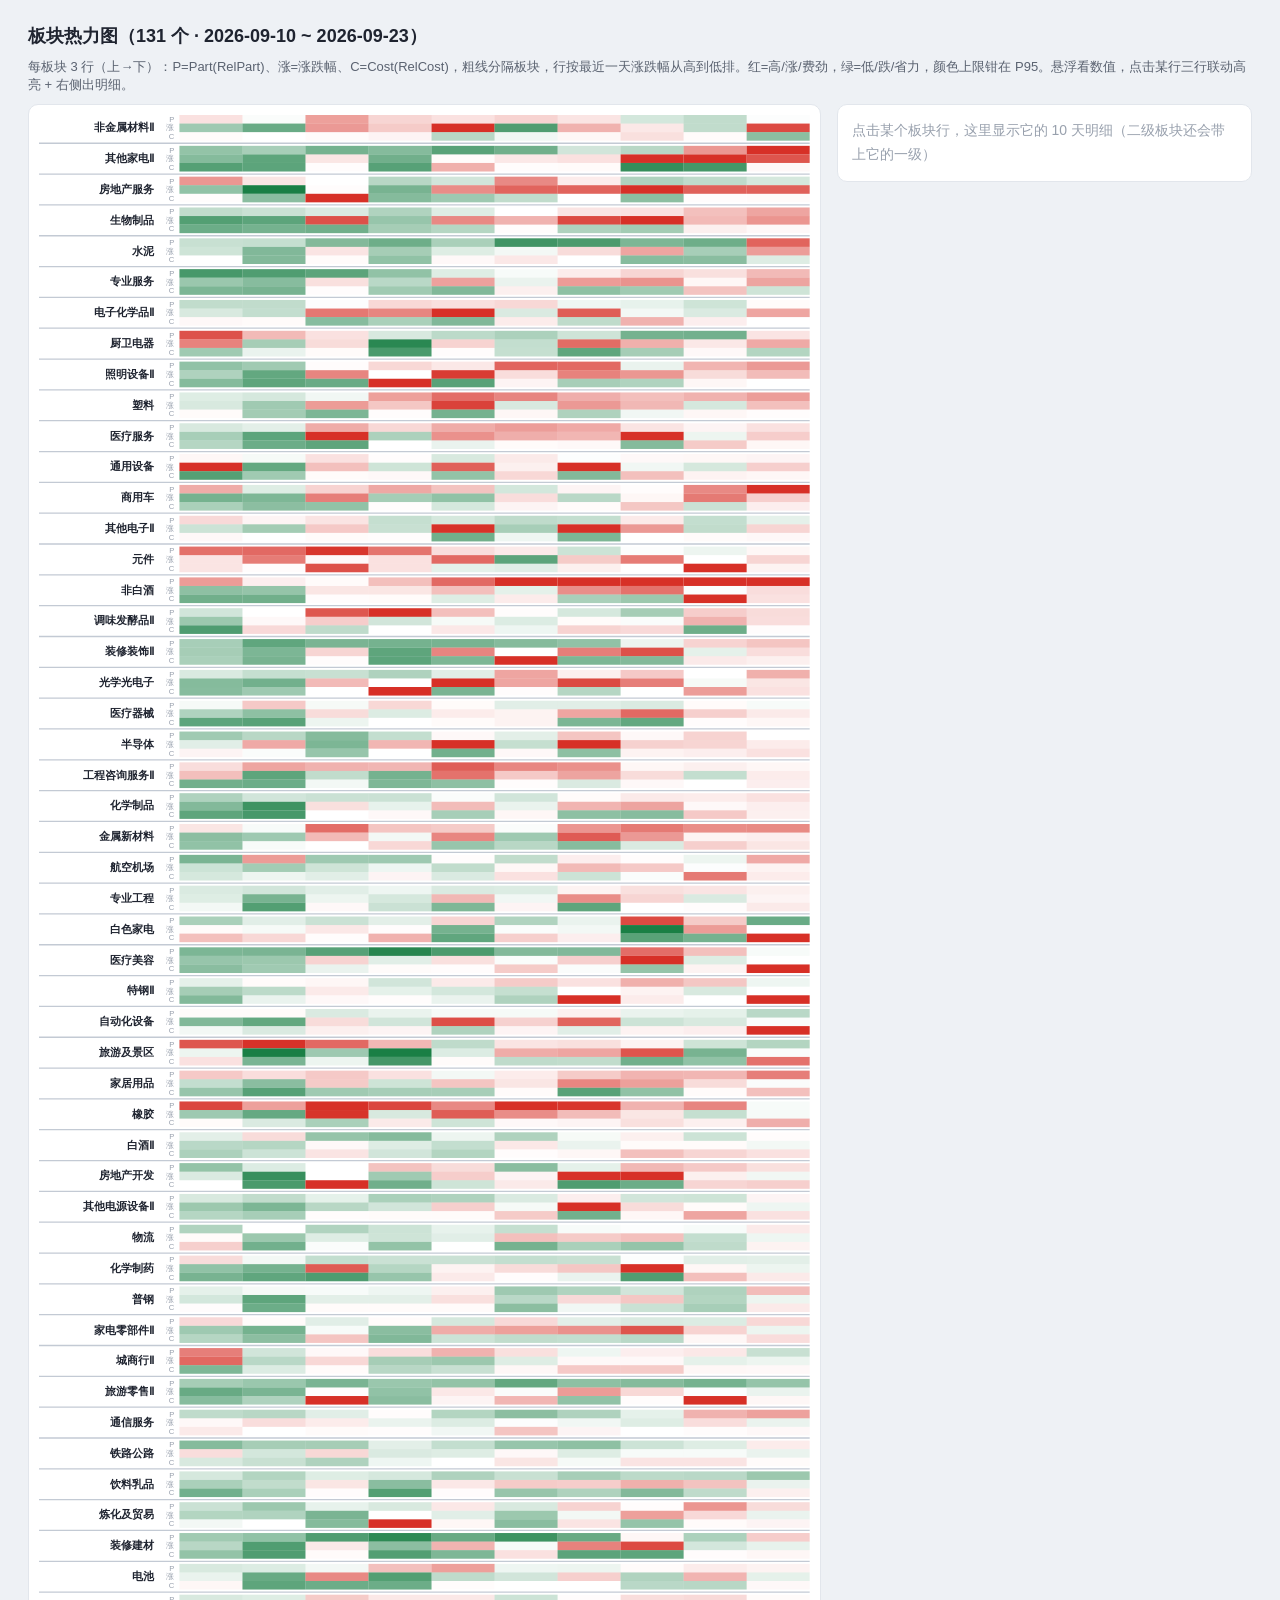
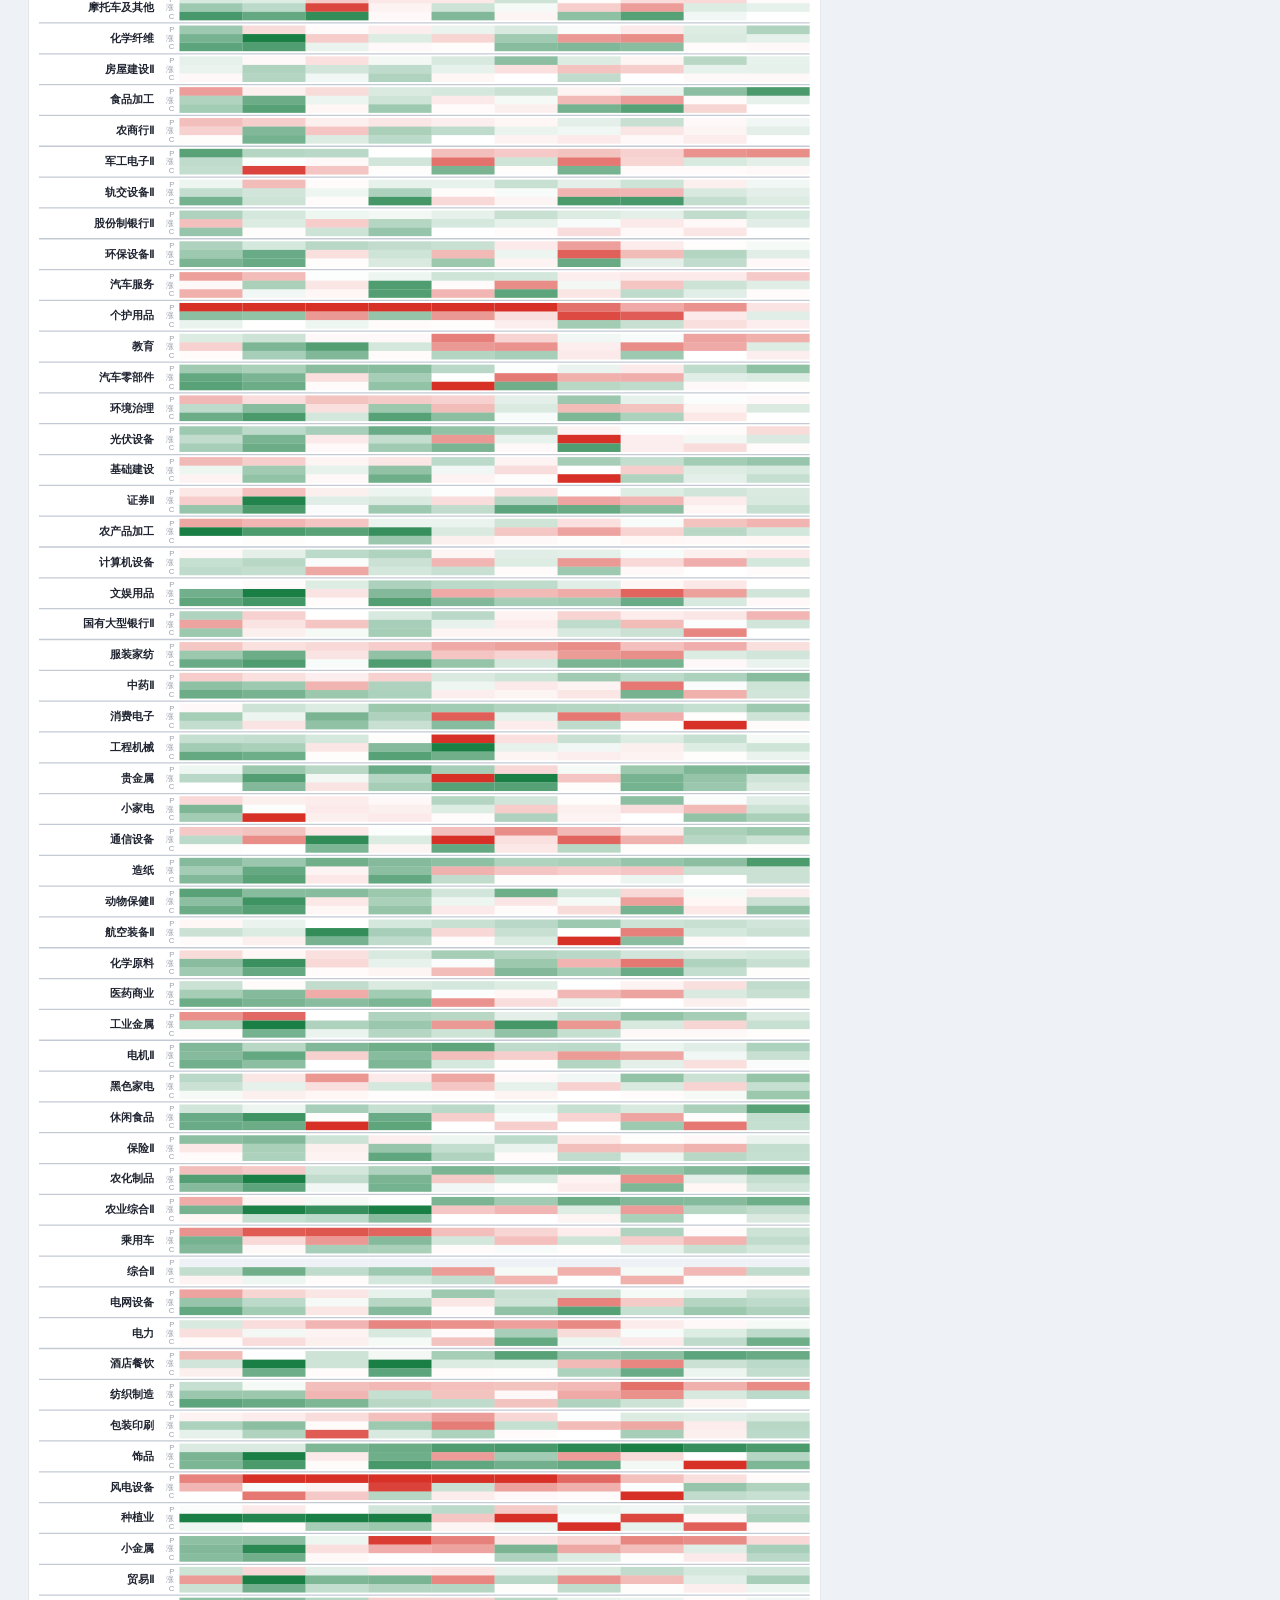
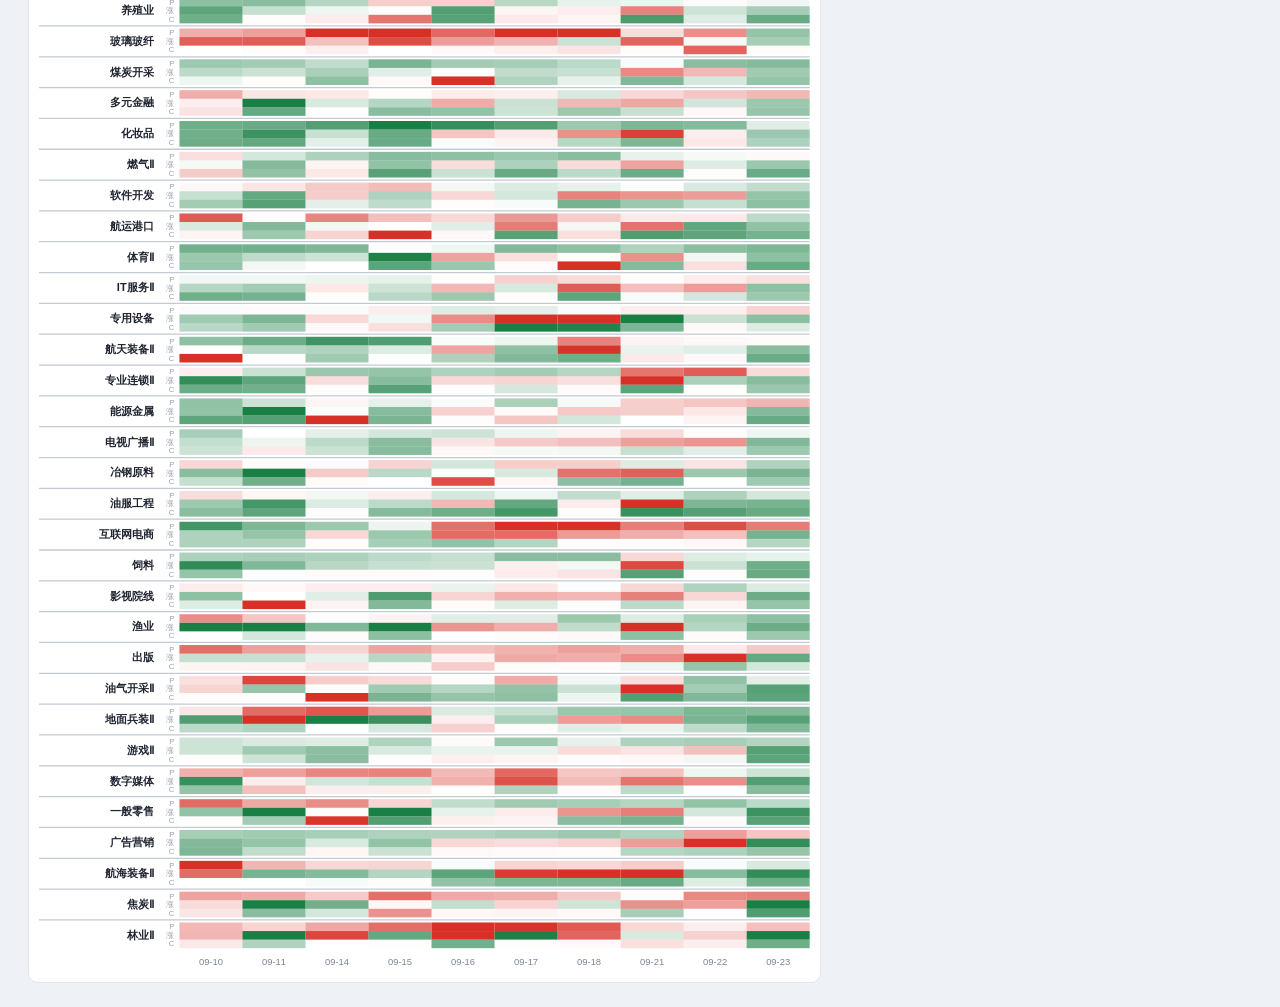
==== commit 6215d1a1: "optimize factor and ui" ====
--- a/data/view.html
+++ b/data/view.html
@@ -1,4 +1,4 @@
-<!DOCTYPE html><html lang="zh"><head><meta charset="utf-8"><title>板块势能 · 数据</title><style>
+<!DOCTYPE html><html lang="zh"><head><meta charset="utf-8"><title>板块势能 · 热力图</title><style>
 * { box-sizing: border-box; }
 body { margin: 0; padding: 24px 28px; background: #eef1f5; color: #1f2430;
        font-family: -apple-system, "Segoe UI", "PingFang SC", "Microsoft YaHei", sans-serif; }
@@ -50,11 +50,52 @@
 .chart-svg .val.down { fill: #1a7f45; }
 .chart-svg .val.na { fill: #c2c8d2; }
 .chart-svg .date { font-size: 10px; fill: #7b8494; }
-</style></head><body><h1>板块势能 · 最近 15 个交易日</h1><div class="tabs"><button class="tab active" data-tab="300788" onclick="showTab('300788')">300788 中信出版</button></div><div class="panel active" id="panel-300788"><div class="chart-card"><div class="legend"><span><i class="sw amt"></i>成交额（亿）</span><span><i class="sw up"></i>涨跌幅 正（%）</span><span><i class="sw down"></i>涨跌幅 负（%）</span><span class="hint">横轴=交易日；每组左柱=成交额、右柱=涨跌幅。两者量纲不同，各自按自身最大值缩放（左轴成交额 / 右轴涨跌幅）</span></div><svg class="chart-svg" width="838" height="300" viewBox="0 0 838 300" xmlns="http://www.w3.org/2000/svg"><line class="grid" x1="62" y1="246.0" x2="782" y2="246.0"/><line class="grid" x1="62" y1="140.0" x2="782" y2="140.0"/><line class="grid" x1="62" y1="34.0" x2="782" y2="34.0"/><text class="axis amt" x="54" y="250" text-anchor="end">0</text><text class="axis amt" x="54" y="38" text-anchor="end">7.0</text><line class="zero" x1="62" y1="173.9" x2="782" y2="173.9"/><text class="axis pct" x="790" y="105.84000000000002">+20.0%</text><text class="axis pct" x="790" y="177.92000000000002">0</text><text class="axis pct" x="790" y="250.0">-20.0%</text><rect x="68.5" y="194.2" width="15" height="51.8" rx="2" fill="#4e79d4"><title>2026-08-31 成交额 1.7 亿</title></rect><text class="val amt" x="76.0" y="190.2" text-anchor="middle">1.7</text><rect x="88.5" y="151.4" width="15" height="22.6" rx="2" fill="#d73027"><title>2026-08-31 涨跌幅 +6.26%</title></rect><text class="val up" x="96.0" y="147.4" text-anchor="middle">+6.3</text><text class="date" x="86.0" y="262" text-anchor="end" transform="rotate(-45 86.0 262)">08-31</text><rect x="116.5" y="196.3" width="15" height="49.7" rx="2" fill="#4e79d4"><title>2026-09-01 成交额 1.6 亿</title></rect><text class="val amt" x="124.0" y="192.3" text-anchor="middle">1.6</text><rect x="136.5" y="168.0" width="15" height="5.9" rx="2" fill="#d73027"><title>2026-09-01 涨跌幅 +1.64%</title></rect><text class="val up" x="144.0" y="164.0" text-anchor="middle">+1.6</text><text class="date" x="134.0" y="262" text-anchor="end" transform="rotate(-45 134.0 262)">09-01</text><rect x="164.5" y="221.2" width="15" height="24.8" rx="2" fill="#4e79d4"><title>2026-09-02 成交额 0.8 亿</title></rect><text class="val amt" x="172.0" y="217.2" text-anchor="middle">0.8</text><rect x="184.5" y="173.9" width="15" height="7.5" rx="2" fill="#1a7f45"><title>2026-09-02 涨跌幅 -2.09%</title></rect><text class="val down" x="192.0" y="192.4" text-anchor="middle">-2.1</text><text class="date" x="182.0" y="262" text-anchor="end" transform="rotate(-45 182.0 262)">09-02</text><rect x="212.5" y="219.7" width="15" height="26.3" rx="2" fill="#4e79d4"><title>2026-09-03 成交额 0.9 亿</title></rect><text class="val amt" x="220.0" y="215.7" text-anchor="middle">0.9</text><rect x="232.5" y="173.9" width="15" height="3.2" rx="2" fill="#1a7f45"><title>2026-09-03 涨跌幅 -0.89%</title></rect><text class="val down" x="240.0" y="188.1" text-anchor="middle">-0.9</text><text class="date" x="230.0" y="262" text-anchor="end" transform="rotate(-45 230.0 262)">09-03</text><rect x="260.5" y="188.1" width="15" height="57.9" rx="2" fill="#4e79d4"><title>2026-09-04 成交额 1.9 亿</title></rect><text class="val amt" x="268.0" y="184.1" text-anchor="middle">1.9</text><rect x="280.5" y="160.0" width="15" height="13.9" rx="2" fill="#d73027"><title>2026-09-04 涨跌幅 +3.86%</title></rect><text class="val up" x="288.0" y="156.0" text-anchor="middle">+3.9</text><text class="date" x="278.0" y="262" text-anchor="end" transform="rotate(-45 278.0 262)">09-04</text><rect x="308.5" y="180.4" width="15" height="65.6" rx="2" fill="#4e79d4"><title>2026-09-07 成交额 2.2 亿</title></rect><text class="val amt" x="316.0" y="176.4" text-anchor="middle">2.2</text><rect x="328.5" y="161.5" width="15" height="12.4" rx="2" fill="#d73027"><title>2026-09-07 涨跌幅 +3.44%</title></rect><text class="val up" x="336.0" y="157.5" text-anchor="middle">+3.4</text><text class="date" x="326.0" y="262" text-anchor="end" transform="rotate(-45 326.0 262)">09-07</text><rect x="356.5" y="101.7" width="15" height="144.3" rx="2" fill="#4e79d4"><title>2026-09-08 成交额 4.7 亿</title></rect><text class="val amt" x="364.0" y="97.7" text-anchor="middle">4.7</text><rect x="376.5" y="101.8" width="15" height="72.1" rx="2" fill="#d73027"><title>2026-09-08 涨跌幅 +19.99%</title></rect><text class="val up" x="384.0" y="97.8" text-anchor="middle">+20.0</text><text class="date" x="374.0" y="262" text-anchor="end" transform="rotate(-45 374.0 262)">09-08</text><rect x="404.5" y="60.6" width="15" height="185.4" rx="2" fill="#4e79d4"><title>2026-09-09 成交额 6.1 亿</title></rect><text class="val amt" x="412.0" y="56.6" text-anchor="middle">6.1</text><rect x="424.5" y="173.9" width="15" height="23.3" rx="2" fill="#1a7f45"><title>2026-09-09 涨跌幅 -6.46%</title></rect><text class="val down" x="432.0" y="208.2" text-anchor="middle">-6.5</text><text class="date" x="422.0" y="262" text-anchor="end" transform="rotate(-45 422.0 262)">09-09</text><rect x="452.5" y="64.1" width="15" height="181.9" rx="2" fill="#4e79d4"><title>2026-09-10 成交额 6.0 亿</title></rect><text class="val amt" x="460.0" y="60.1" text-anchor="middle">6.0</text><rect x="472.5" y="173.9" width="15" height="1.2" rx="2" fill="#1a7f45"><title>2026-09-10 涨跌幅 -0.34%</title></rect><text class="val down" x="480.0" y="186.1" text-anchor="middle">-0.3</text><text class="date" x="470.0" y="262" text-anchor="end" transform="rotate(-45 470.0 262)">09-10</text><rect x="500.5" y="74.5" width="15" height="171.5" rx="2" fill="#4e79d4"><title>2026-09-11 成交额 5.6 亿</title></rect><text class="val amt" x="508.0" y="70.5" text-anchor="middle">5.6</text><rect x="520.5" y="160.8" width="15" height="13.2" rx="2" fill="#d73027"><title>2026-09-11 涨跌幅 +3.65%</title></rect><text class="val up" x="528.0" y="156.8" text-anchor="middle">+3.6</text><text class="date" x="518.0" y="262" text-anchor="end" transform="rotate(-45 518.0 262)">09-11</text><rect x="548.5" y="74.3" width="15" height="171.7" rx="2" fill="#4e79d4"><title>2026-09-14 成交额 5.6 亿</title></rect><text class="val amt" x="556.0" y="70.3" text-anchor="middle">5.6</text><rect x="568.5" y="161.9" width="15" height="12.0" rx="2" fill="#d73027"><title>2026-09-14 涨跌幅 +3.32%</title></rect><text class="val up" x="576.0" y="157.9" text-anchor="middle">+3.3</text><text class="date" x="566.0" y="262" text-anchor="end" transform="rotate(-45 566.0 262)">09-14</text><rect x="596.5" y="44.0" width="15" height="202.0" rx="2" fill="#4e79d4"><title>2026-09-15 成交额 6.6 亿</title></rect><text class="val amt" x="604.0" y="40.0" text-anchor="middle">6.6</text><rect x="616.5" y="167.0" width="15" height="6.9" rx="2" fill="#d73027"><title>2026-09-15 涨跌幅 +1.92%</title></rect><text class="val up" x="624.0" y="163.0" text-anchor="middle">+1.9</text><text class="date" x="614.0" y="262" text-anchor="end" transform="rotate(-45 614.0 262)">09-15</text><rect x="644.5" y="87.5" width="15" height="158.5" rx="2" fill="#4e79d4"><title>2026-09-16 成交额 5.2 亿</title></rect><text class="val amt" x="652.0" y="83.5" text-anchor="middle">5.2</text><rect x="664.5" y="168.5" width="15" height="5.5" rx="2" fill="#d73027"><title>2026-09-16 涨跌幅 +1.52%</title></rect><text class="val up" x="672.0" y="164.5" text-anchor="middle">+1.5</text><text class="date" x="662.0" y="262" text-anchor="end" transform="rotate(-45 662.0 262)">09-16</text><rect x="692.5" y="40.4" width="15" height="205.6" rx="2" fill="#4e79d4"><title>2026-09-17 成交额 6.8 亿</title></rect><text class="val amt" x="700.0" y="36.4" text-anchor="middle">6.8</text><rect x="712.5" y="165.6" width="15" height="8.4" rx="2" fill="#d73027"><title>2026-09-17 涨跌幅 +2.32%</title></rect><text class="val up" x="720.0" y="161.6" text-anchor="middle">+2.3</text><text class="date" x="710.0" y="262" text-anchor="end" transform="rotate(-45 710.0 262)">09-17</text><rect x="740.5" y="34.0" width="15" height="212.0" rx="2" fill="#4e79d4"><title>2026-09-18 成交额 7.0 亿</title></rect><text class="val amt" x="748.0" y="30.0" text-anchor="middle">7.0</text><rect x="760.5" y="140.6" width="15" height="33.3" rx="2" fill="#d73027"><title>2026-09-18 涨跌幅 +9.24%</title></rect><text class="val up" x="768.0" y="136.6" text-anchor="middle">+9.2</text><text class="date" x="758.0" y="262" text-anchor="end" transform="rotate(-45 758.0 262)">09-18</text></svg></div><div class="wrap"><table><thead><tr><th>日期</th><th>价格</th><th>涨跌幅</th><th>成交额</th><th>成交量</th></tr></thead><tbody><tr><td>2026-08-31</td><td>24.97</td><td><span class="up">+6.26%</span></td><td>1.7 亿</td><td>6,969,200 股</td></tr><tr><td>2026-09-01</td><td>25.38</td><td><span class="up">+1.64%</span></td><td>1.6 亿</td><td>6,403,315 股</td></tr><tr><td>2026-09-02</td><td>24.85</td><td><span class="down">-2.09%</span></td><td>8,149.5 万</td><td>3,269,000 股</td></tr><tr><td>2026-09-03</td><td>24.63</td><td><span class="down">-0.89%</span></td><td>8,635.2 万</td><td>3,440,800 股</td></tr><tr><td>2026-09-04</td><td>25.58</td><td><span class="up">+3.86%</span></td><td>1.9 亿</td><td>7,326,650 股</td></tr><tr><td>2026-09-07</td><td>26.46</td><td><span class="up">+3.44%</span></td><td>2.2 亿</td><td>8,278,200 股</td></tr><tr><td>2026-09-08</td><td>31.75</td><td><span class="up">+19.99%</span></td><td>4.7 亿</td><td>15,285,260 股</td></tr><tr><td>2026-09-09</td><td>29.70</td><td><span class="down">-6.46%</span></td><td>6.1 亿</td><td>20,804,299 股</td></tr><tr><td>2026-09-10</td><td>29.60</td><td><span class="down">-0.34%</span></td><td>6.0 亿</td><td>19,485,114 股</td></tr><tr><td>2026-09-11</td><td>30.68</td><td><span class="up">+3.65%</span></td><td>5.6 亿</td><td>19,443,261 股</td></tr><tr><td>2026-09-14</td><td>31.70</td><td><span class="up">+3.32%</span></td><td>5.6 亿</td><td>18,285,160 股</td></tr><tr><td>2026-09-15</td><td>32.31</td><td><span class="up">+1.92%</span></td><td>6.6 亿</td><td>20,584,563 股</td></tr><tr><td>2026-09-16</td><td>32.80</td><td><span class="up">+1.52%</span></td><td>5.2 亿</td><td>16,359,953 股</td></tr><tr><td>2026-09-17</td><td>33.56</td><td><span class="up">+2.32%</span></td><td>6.8 亿</td><td>19,930,628 股</td></tr><tr><td>2026-09-18</td><td>36.66</td><td><span class="up">+9.24%</span></td><td>7.0 亿</td><td>20,130,692 股</td></tr></tbody></table></div></div><script>
-function showTab(id){
-  var bs=document.querySelectorAll('.tab');
-  for(var i=0;i<bs.length;i++){bs[i].classList.toggle('active',bs[i].getAttribute('data-tab')===id);}
-  var ps=document.querySelectorAll('.panel');
-  for(var i=0;i<ps.length;i++){ps[i].classList.toggle('active',ps[i].id==='panel-'+id);}
+
+.hot-wrap { display: flex; gap: 16px; align-items: flex-start; }
+.hot-left { flex: 2 2 0; min-width: 0; background: #fff; border: 1px solid #e2e6ec;
+            border-radius: 10px; padding: 10px; }
+.hot-left svg { width: 100%; height: auto; display: block; }
+.hot-right { flex: 1 1 0; min-width: 0; position: sticky; top: 10px; background: #fff;
+             border: 1px solid #e2e6ec; border-radius: 10px; padding: 14px;
+             max-height: 92vh; overflow: auto; }
+.heat rect { cursor: pointer; }
+.heat rect.dimmed { opacity: .08; }
+.heat rect.active { stroke: #111; stroke-width: 1.8; }
+.hname { font-size: 13px; fill: #1f2430; font-weight: 600; }
+.htag { font-size: 9px; fill: #98a0ad; }
+.bdiv { stroke: #c3cad4; stroke-width: 1.5; }
+.date { font-size: 11px; fill: #7b8494; }
+.d-title { font-size: 15px; font-weight: 600; margin-bottom: 8px; }
+.d-sub { font-size: 13px; color: #2f6fed; margin: 14px 0 6px; border-left: 3px solid #2f6fed;
+         padding-left: 6px; }
+.d-hint { color: #98a0ad; font-size: 14px; line-height: 1.7; }
+.hot-right table { font-size: 12px; width: 100%; border-collapse: collapse; }
+.hot-right th, .hot-right td { padding: 4px 7px; text-align: right; border-bottom: 1px solid #eef1f5; }
+.hot-right th:first-child, .hot-right td:first-child { text-align: left; }
+.hot-right th { background: #f4f6fa; color: #5a6270; }
+#tooltip { display: none; position: absolute; z-index: 20; background: rgba(30,34,44,.94); color: #fff;
+           font-size: 12px; line-height: 1.6; padding: 7px 10px; border-radius: 7px; pointer-events: none;
+           max-width: 260px; }
+</style></head><body><h1>板块热力图（131 个 · 2026-09-10 ~ 2026-09-23）</h1><div class="legend" style="margin-top:10px"><span class="hint" style="font-size:13px;color:#5a6270">每板块 3 行（上→下）：P=Part(RelPart)、涨=涨跌幅、C=Cost(RelCost)，粗线分隔板块，行按最近一天涨跌幅从高到低排。红=高/涨/费劲，绿=低/跌/省力，颜色上限钳在 P95。悬浮看数值，点击某行三行联动高亮 + 右侧出明细。</span></div><div class="hot-wrap"><div class="hot-left"><svg class="heat" width="900" height="4738" viewBox="0 0 900 4738" xmlns="http://www.w3.org/2000/svg"><text class="hname" x="134" y="19.0" text-anchor="end">非金属材料Ⅱ</text><text class="htag" x="158" y="8.0" text-anchor="end">P</text><rect data-board="801039.SI" data-tip="<b>非金属材料Ⅱ 801039.SI</b><br>2026-09-10<br>AbsPart 1.023 · RelPart 1.111<br>涨幅 -1.39%<br>AbsCost 3.36 · RelCost 1.68" x="164.0" y="0.0" width="73.6" height="10" fill="rgba(215,48,39,0.14)" onmouseover="onPoint(event,this)" onmouseout="offPoint()" onclick="pick('801039.SI')"/><rect data-board="801039.SI" data-tip="<b>非金属材料Ⅱ 801039.SI</b><br>2026-09-11<br>AbsPart 0.936 · RelPart 0.990<br>涨幅 -2.15%<br>AbsCost 2.00 · RelCost 1.00" x="237.6" y="0.0" width="73.6" height="10" fill="rgba(26,127,69,0.02)" onmouseover="onPoint(event,this)" onmouseout="offPoint()" onclick="pick('801039.SI')"/><rect data-board="801039.SI" data-tip="<b>非金属材料Ⅱ 801039.SI</b><br>2026-09-14<br>AbsPart 1.037 · RelPart 1.365<br>涨幅 +1.61%<br>AbsCost 2.93 · RelCost 1.44" x="311.2" y="0.0" width="73.6" height="10" fill="rgba(215,48,39,0.46)" onmouseover="onPoint(event,this)" onmouseout="offPoint()" onclick="pick('801039.SI')"/><rect data-board="801039.SI" data-tip="<b>非金属材料Ⅱ 801039.SI</b><br>2026-09-15<br>AbsPart 0.964 · RelPart 1.156<br>涨幅 +0.84%<br>AbsCost 5.21 · RelCost 2.48" x="384.8" y="0.0" width="73.6" height="10" fill="rgba(215,48,39,0.20)" onmouseover="onPoint(event,this)" onmouseout="offPoint()" onclick="pick('801039.SI')"/><rect data-board="801039.SI" data-tip="<b>非金属材料Ⅱ 801039.SI</b><br>2026-09-16<br>AbsPart 1.068 · RelPart 1.115<br>涨幅 +3.33%<br>AbsCost 1.47 · RelCost 0.70" x="458.4" y="0.0" width="73.6" height="10" fill="rgba(215,48,39,0.14)" onmouseover="onPoint(event,this)" onmouseout="offPoint()" onclick="pick('801039.SI')"/><rect data-board="801039.SI" data-tip="<b>非金属材料Ⅱ 801039.SI</b><br>2026-09-17<br>AbsPart 1.065 · RelPart 1.164<br>涨幅 -2.52%<br>AbsCost 1.97 · RelCost 0.94" x="532.0" y="0.0" width="73.6" height="10" fill="rgba(215,48,39,0.21)" onmouseover="onPoint(event,this)" onmouseout="offPoint()" onclick="pick('801039.SI')"/><rect data-board="801039.SI" data-tip="<b>非金属材料Ⅱ 801039.SI</b><br>2026-09-18<br>AbsPart 1.005 · RelPart 1.105<br>涨幅 +1.21%<br>AbsCost 3.92 · RelCost 1.97" x="605.6" y="0.0" width="73.6" height="10" fill="rgba(215,48,39,0.13)" onmouseover="onPoint(event,this)" onmouseout="offPoint()" onclick="pick('801039.SI')"/><rect data-board="801039.SI" data-tip="<b>非金属材料Ⅱ 801039.SI</b><br>2026-09-21<br>AbsPart 0.842 · RelPart 0.885<br>涨幅 +0.38%<br>AbsCost 10.63 · RelCost 5.06" x="679.2" y="0.0" width="73.6" height="10" fill="rgba(26,127,69,0.19)" onmouseover="onPoint(event,this)" onmouseout="offPoint()" onclick="pick('801039.SI')"/><rect data-board="801039.SI" data-tip="<b>非金属材料Ⅱ 801039.SI</b><br>2026-09-22<br>AbsPart 0.821 · RelPart 0.838<br>涨幅 -0.91%<br>AbsCost 4.33 · RelCost 1.69" x="752.8" y="0.0" width="73.6" height="10" fill="rgba(26,127,69,0.27)" onmouseover="onPoint(event,this)" onmouseout="offPoint()" onclick="pick('801039.SI')"/><rect data-board="801039.SI" data-tip="<b>非金属材料Ⅱ 801039.SI</b><br>2026-09-23<br>AbsPart 0.935 · RelPart 0.996<br>涨幅 +2.88%<br>AbsCost 1.55 · RelCost 0.52" x="826.4" y="0.0" width="73.6" height="10" fill="rgba(26,127,69,0.01)" onmouseover="onPoint(event,this)" onmouseout="offPoint()" onclick="pick('801039.SI')"/><text class="htag" x="158" y="18.0" text-anchor="end">涨</text><rect data-board="801039.SI" data-tip="<b>非金属材料Ⅱ 801039.SI</b><br>2026-09-10<br>AbsPart 1.023 · RelPart 1.111<br>涨幅 -1.39%<br>AbsCost 3.36 · RelCost 1.68" x="164.0" y="10.0" width="73.6" height="10" fill="rgba(26,127,69,0.42)" onmouseover="onPoint(event,this)" onmouseout="offPoint()" onclick="pick('801039.SI')"/><rect data-board="801039.SI" data-tip="<b>非金属材料Ⅱ 801039.SI</b><br>2026-09-11<br>AbsPart 0.936 · RelPart 0.990<br>涨幅 -2.15%<br>AbsCost 2.00 · RelCost 1.00" x="237.6" y="10.0" width="73.6" height="10" fill="rgba(26,127,69,0.65)" onmouseover="onPoint(event,this)" onmouseout="offPoint()" onclick="pick('801039.SI')"/><rect data-board="801039.SI" data-tip="<b>非金属材料Ⅱ 801039.SI</b><br>2026-09-14<br>AbsPart 1.037 · RelPart 1.365<br>涨幅 +1.61%<br>AbsCost 2.93 · RelCost 1.44" x="311.2" y="10.0" width="73.6" height="10" fill="rgba(215,48,39,0.49)" onmouseover="onPoint(event,this)" onmouseout="offPoint()" onclick="pick('801039.SI')"/><rect data-board="801039.SI" data-tip="<b>非金属材料Ⅱ 801039.SI</b><br>2026-09-15<br>AbsPart 0.964 · RelPart 1.156<br>涨幅 +0.84%<br>AbsCost 5.21 · RelCost 2.48" x="384.8" y="10.0" width="73.6" height="10" fill="rgba(215,48,39,0.25)" onmouseover="onPoint(event,this)" onmouseout="offPoint()" onclick="pick('801039.SI')"/><rect data-board="801039.SI" data-tip="<b>非金属材料Ⅱ 801039.SI</b><br>2026-09-16<br>AbsPart 1.068 · RelPart 1.115<br>涨幅 +3.33%<br>AbsCost 1.47 · RelCost 0.70" x="458.4" y="10.0" width="73.6" height="10" fill="rgba(215,48,39,1.00)" onmouseover="onPoint(event,this)" onmouseout="offPoint()" onclick="pick('801039.SI')"/><rect data-board="801039.SI" data-tip="<b>非金属材料Ⅱ 801039.SI</b><br>2026-09-17<br>AbsPart 1.065 · RelPart 1.164<br>涨幅 -2.52%<br>AbsCost 1.97 · RelCost 0.94" x="532.0" y="10.0" width="73.6" height="10" fill="rgba(26,127,69,0.76)" onmouseover="onPoint(event,this)" onmouseout="offPoint()" onclick="pick('801039.SI')"/><rect data-board="801039.SI" data-tip="<b>非金属材料Ⅱ 801039.SI</b><br>2026-09-18<br>AbsPart 1.005 · RelPart 1.105<br>涨幅 +1.21%<br>AbsCost 3.92 · RelCost 1.97" x="605.6" y="10.0" width="73.6" height="10" fill="rgba(215,48,39,0.37)" onmouseover="onPoint(event,this)" onmouseout="offPoint()" onclick="pick('801039.SI')"/><rect data-board="801039.SI" data-tip="<b>非金属材料Ⅱ 801039.SI</b><br>2026-09-21<br>AbsPart 0.842 · RelPart 0.885<br>涨幅 +0.38%<br>AbsCost 10.63 · RelCost 5.06" x="679.2" y="10.0" width="73.6" height="10" fill="rgba(215,48,39,0.11)" onmouseover="onPoint(event,this)" onmouseout="offPoint()" onclick="pick('801039.SI')"/><rect data-board="801039.SI" data-tip="<b>非金属材料Ⅱ 801039.SI</b><br>2026-09-22<br>AbsPart 0.821 · RelPart 0.838<br>涨幅 -0.91%<br>AbsCost 4.33 · RelCost 1.69" x="752.8" y="10.0" width="73.6" height="10" fill="rgba(26,127,69,0.27)" onmouseover="onPoint(event,this)" onmouseout="offPoint()" onclick="pick('801039.SI')"/><rect data-board="801039.SI" data-tip="<b>非金属材料Ⅱ 801039.SI</b><br>2026-09-23<br>AbsPart 0.935 · RelPart 0.996<br>涨幅 +2.88%<br>AbsCost 1.55 · RelCost 0.52" x="826.4" y="10.0" width="73.6" height="10" fill="rgba(215,48,39,0.87)" onmouseover="onPoint(event,this)" onmouseout="offPoint()" onclick="pick('801039.SI')"/><text class="htag" x="158" y="28.0" text-anchor="end">C</text><rect data-board="801039.SI" data-tip="<b>非金属材料Ⅱ 801039.SI</b><br>2026-09-10<br>AbsPart 1.023 · RelPart 1.111<br>涨幅 -1.39%<br>AbsCost 3.36 · RelCost 1.68" x="164.0" y="20.0" width="73.6" height="10" fill="rgba(215,48,39,0.02)" onmouseover="onPoint(event,this)" onmouseout="offPoint()" onclick="pick('801039.SI')"/><rect data-board="801039.SI" data-tip="<b>非金属材料Ⅱ 801039.SI</b><br>2026-09-11<br>AbsPart 0.936 · RelPart 0.990<br>涨幅 -2.15%<br>AbsCost 2.00 · RelCost 1.00" x="237.6" y="20.0" width="73.6" height="10" fill="rgba(26,127,69,0.00)" onmouseover="onPoint(event,this)" onmouseout="offPoint()" onclick="pick('801039.SI')"/><rect data-board="801039.SI" data-tip="<b>非金属材料Ⅱ 801039.SI</b><br>2026-09-14<br>AbsPart 1.037 · RelPart 1.365<br>涨幅 +1.61%<br>AbsCost 2.93 · RelCost 1.44" x="311.2" y="20.0" width="73.6" height="10" fill="rgba(215,48,39,0.02)" onmouseover="onPoint(event,this)" onmouseout="offPoint()" onclick="pick('801039.SI')"/><rect data-board="801039.SI" data-tip="<b>非金属材料Ⅱ 801039.SI</b><br>2026-09-15<br>AbsPart 0.964 · RelPart 1.156<br>涨幅 +0.84%<br>AbsCost 5.21 · RelCost 2.48" x="384.8" y="20.0" width="73.6" height="10" fill="rgba(215,48,39,0.05)" onmouseover="onPoint(event,this)" onmouseout="offPoint()" onclick="pick('801039.SI')"/><rect data-board="801039.SI" data-tip="<b>非金属材料Ⅱ 801039.SI</b><br>2026-09-16<br>AbsPart 1.068 · RelPart 1.115<br>涨幅 +3.33%<br>AbsCost 1.47 · RelCost 0.70" x="458.4" y="20.0" width="73.6" height="10" fill="rgba(26,127,69,0.31)" onmouseover="onPoint(event,this)" onmouseout="offPoint()" onclick="pick('801039.SI')"/><rect data-board="801039.SI" data-tip="<b>非金属材料Ⅱ 801039.SI</b><br>2026-09-17<br>AbsPart 1.065 · RelPart 1.164<br>涨幅 -2.52%<br>AbsCost 1.97 · RelCost 0.94" x="532.0" y="20.0" width="73.6" height="10" fill="rgba(26,127,69,0.06)" onmouseover="onPoint(event,this)" onmouseout="offPoint()" onclick="pick('801039.SI')"/><rect data-board="801039.SI" data-tip="<b>非金属材料Ⅱ 801039.SI</b><br>2026-09-18<br>AbsPart 1.005 · RelPart 1.105<br>涨幅 +1.21%<br>AbsCost 3.92 · RelCost 1.97" x="605.6" y="20.0" width="73.6" height="10" fill="rgba(215,48,39,0.04)" onmouseover="onPoint(event,this)" onmouseout="offPoint()" onclick="pick('801039.SI')"/><rect data-board="801039.SI" data-tip="<b>非金属材料Ⅱ 801039.SI</b><br>2026-09-21<br>AbsPart 0.842 · RelPart 0.885<br>涨幅 +0.38%<br>AbsCost 10.63 · RelCost 5.06" x="679.2" y="20.0" width="73.6" height="10" fill="rgba(215,48,39,0.15)" onmouseover="onPoint(event,this)" onmouseout="offPoint()" onclick="pick('801039.SI')"/><rect data-board="801039.SI" data-tip="<b>非金属材料Ⅱ 801039.SI</b><br>2026-09-22<br>AbsPart 0.821 · RelPart 0.838<br>涨幅 -0.91%<br>AbsCost 4.33 · RelCost 1.69" x="752.8" y="20.0" width="73.6" height="10" fill="rgba(215,48,39,0.02)" onmouseover="onPoint(event,this)" onmouseout="offPoint()" onclick="pick('801039.SI')"/><rect data-board="801039.SI" data-tip="<b>非金属材料Ⅱ 801039.SI</b><br>2026-09-23<br>AbsPart 0.935 · RelPart 0.996<br>涨幅 +2.88%<br>AbsCost 1.55 · RelCost 0.52" x="826.4" y="20.0" width="73.6" height="10" fill="rgba(26,127,69,0.50)" onmouseover="onPoint(event,this)" onmouseout="offPoint()" onclick="pick('801039.SI')"/><line class="bdiv" x1="0" y1="33.0" x2="900" y2="33.0"/><text class="hname" x="134" y="55.0" text-anchor="end">其他家电Ⅱ</text><text class="htag" x="158" y="44.0" text-anchor="end">P</text><rect data-board="801117.SI" data-tip="<b>其他家电Ⅱ 801117.SI</b><br>2026-09-10<br>AbsPart 0.655 · RelPart 0.716<br>涨幅 -1.76%<br>AbsCost 0.68 · RelCost 0.28" x="164.0" y="36.0" width="73.6" height="10" fill="rgba(26,127,69,0.47)" onmouseover="onPoint(event,this)" onmouseout="offPoint()" onclick="pick('801117.SI')"/><rect data-board="801117.SI" data-tip="<b>其他家电Ⅱ 801117.SI</b><br>2026-09-11<br>AbsPart 0.783 · RelPart 0.768<br>涨幅 -2.33%<br>AbsCost 0.60 · RelCost 0.31" x="237.6" y="36.0" width="73.6" height="10" fill="rgba(26,127,69,0.38)" onmouseover="onPoint(event,this)" onmouseout="offPoint()" onclick="pick('801117.SI')"/><rect data-board="801117.SI" data-tip="<b>其他家电Ⅱ 801117.SI</b><br>2026-09-14<br>AbsPart 0.510 · RelPart 0.636<br>涨幅 +0.41%<br>AbsCost 2.22 · RelCost 1.33" x="311.2" y="36.0" width="73.6" height="10" fill="rgba(26,127,69,0.60)" onmouseover="onPoint(event,this)" onmouseout="offPoint()" onclick="pick('801117.SI')"/><rect data-board="801117.SI" data-tip="<b>其他家电Ⅱ 801117.SI</b><br>2026-09-15<br>AbsPart 0.559 · RelPart 0.680<br>涨幅 -2.04%<br>AbsCost 0.48 · RelCost 0.29" x="384.8" y="36.0" width="73.6" height="10" fill="rgba(26,127,69,0.53)" onmouseover="onPoint(event,this)" onmouseout="offPoint()" onclick="pick('801117.SI')"/><rect data-board="801117.SI" data-tip="<b>其他家电Ⅱ 801117.SI</b><br>2026-09-16<br>AbsPart 0.548 · RelPart 0.559<br>涨幅 +0.05%<br>AbsCost 19.04 · RelCost 11.39" x="458.4" y="36.0" width="73.6" height="10" fill="rgba(26,127,69,0.72)" onmouseover="onPoint(event,this)" onmouseout="offPoint()" onclick="pick('801117.SI')"/><rect data-board="801117.SI" data-tip="<b>其他家电Ⅱ 801117.SI</b><br>2026-09-17<br>AbsPart 0.562 · RelPart 0.621<br>涨幅 +0.36%<br>AbsCost 2.73 · RelCost 1.39" x="532.0" y="36.0" width="73.6" height="10" fill="rgba(26,127,69,0.62)" onmouseover="onPoint(event,this)" onmouseout="offPoint()" onclick="pick('801117.SI')"/><rect data-board="801117.SI" data-tip="<b>其他家电Ⅱ 801117.SI</b><br>2026-09-18<br>AbsPart 0.853 · RelPart 0.879<br>涨幅 +0.47%<br>AbsCost 3.17 · RelCost 1.48" x="605.6" y="36.0" width="73.6" height="10" fill="rgba(26,127,69,0.20)" onmouseover="onPoint(event,this)" onmouseout="offPoint()" onclick="pick('801117.SI')"/><rect data-board="801117.SI" data-tip="<b>其他家电Ⅱ 801117.SI</b><br>2026-09-21<br>AbsPart 1.104 · RelPart 0.810<br>涨幅 +5.87%<br>AbsCost 0.32 · RelCost 0.15" x="679.2" y="36.0" width="73.6" height="10" fill="rgba(26,127,69,0.31)" onmouseover="onPoint(event,this)" onmouseout="offPoint()" onclick="pick('801117.SI')"/><rect data-board="801117.SI" data-tip="<b>其他家电Ⅱ 801117.SI</b><br>2026-09-22<br>AbsPart 1.486 · RelPart 1.400<br>涨幅 +5.26%<br>AbsCost 0.46 · RelCost 0.22" x="752.8" y="36.0" width="73.6" height="10" fill="rgba(215,48,39,0.50)" onmouseover="onPoint(event,this)" onmouseout="offPoint()" onclick="pick('801117.SI')"/><rect data-board="801117.SI" data-tip="<b>其他家电Ⅱ 801117.SI</b><br>2026-09-23<br>AbsPart 5.435 · RelPart 6.186<br>涨幅 +2.71%<br>AbsCost 4.03 · RelCost 1.88" x="826.4" y="36.0" width="73.6" height="10" fill="rgba(215,48,39,1.00)" onmouseover="onPoint(event,this)" onmouseout="offPoint()" onclick="pick('801117.SI')"/><text class="htag" x="158" y="54.0" text-anchor="end">涨</text><rect data-board="801117.SI" data-tip="<b>其他家电Ⅱ 801117.SI</b><br>2026-09-10<br>AbsPart 0.655 · RelPart 0.716<br>涨幅 -1.76%<br>AbsCost 0.68 · RelCost 0.28" x="164.0" y="46.0" width="73.6" height="10" fill="rgba(26,127,69,0.53)" onmouseover="onPoint(event,this)" onmouseout="offPoint()" onclick="pick('801117.SI')"/><rect data-board="801117.SI" data-tip="<b>其他家电Ⅱ 801117.SI</b><br>2026-09-11<br>AbsPart 0.783 · RelPart 0.768<br>涨幅 -2.33%<br>AbsCost 0.60 · RelCost 0.31" x="237.6" y="46.0" width="73.6" height="10" fill="rgba(26,127,69,0.70)" onmouseover="onPoint(event,this)" onmouseout="offPoint()" onclick="pick('801117.SI')"/><rect data-board="801117.SI" data-tip="<b>其他家电Ⅱ 801117.SI</b><br>2026-09-14<br>AbsPart 0.510 · RelPart 0.636<br>涨幅 +0.41%<br>AbsCost 2.22 · RelCost 1.33" x="311.2" y="46.0" width="73.6" height="10" fill="rgba(215,48,39,0.12)" onmouseover="onPoint(event,this)" onmouseout="offPoint()" onclick="pick('801117.SI')"/><rect data-board="801117.SI" data-tip="<b>其他家电Ⅱ 801117.SI</b><br>2026-09-15<br>AbsPart 0.559 · RelPart 0.680<br>涨幅 -2.04%<br>AbsCost 0.48 · RelCost 0.29" x="384.8" y="46.0" width="73.6" height="10" fill="rgba(26,127,69,0.62)" onmouseover="onPoint(event,this)" onmouseout="offPoint()" onclick="pick('801117.SI')"/><rect data-board="801117.SI" data-tip="<b>其他家电Ⅱ 801117.SI</b><br>2026-09-16<br>AbsPart 0.548 · RelPart 0.559<br>涨幅 +0.05%<br>AbsCost 19.04 · RelCost 11.39" x="458.4" y="46.0" width="73.6" height="10" fill="rgba(215,48,39,0.02)" onmouseover="onPoint(event,this)" onmouseout="offPoint()" onclick="pick('801117.SI')"/><rect data-board="801117.SI" data-tip="<b>其他家电Ⅱ 801117.SI</b><br>2026-09-17<br>AbsPart 0.562 · RelPart 0.621<br>涨幅 +0.36%<br>AbsCost 2.73 · RelCost 1.39" x="532.0" y="46.0" width="73.6" height="10" fill="rgba(215,48,39,0.11)" onmouseover="onPoint(event,this)" onmouseout="offPoint()" onclick="pick('801117.SI')"/><rect data-board="801117.SI" data-tip="<b>其他家电Ⅱ 801117.SI</b><br>2026-09-18<br>AbsPart 0.853 · RelPart 0.879<br>涨幅 +0.47%<br>AbsCost 3.17 · RelCost 1.48" x="605.6" y="46.0" width="73.6" height="10" fill="rgba(215,48,39,0.14)" onmouseover="onPoint(event,this)" onmouseout="offPoint()" onclick="pick('801117.SI')"/><rect data-board="801117.SI" data-tip="<b>其他家电Ⅱ 801117.SI</b><br>2026-09-21<br>AbsPart 1.104 · RelPart 0.810<br>涨幅 +5.87%<br>AbsCost 0.32 · RelCost 0.15" x="679.2" y="46.0" width="73.6" height="10" fill="rgba(215,48,39,1.00)" onmouseover="onPoint(event,this)" onmouseout="offPoint()" onclick="pick('801117.SI')"/><rect data-board="801117.SI" data-tip="<b>其他家电Ⅱ 801117.SI</b><br>2026-09-22<br>AbsPart 1.486 · RelPart 1.400<br>涨幅 +5.26%<br>AbsCost 0.46 · RelCost 0.22" x="752.8" y="46.0" width="73.6" height="10" fill="rgba(215,48,39,1.00)" onmouseover="onPoint(event,this)" onmouseout="offPoint()" onclick="pick('801117.SI')"/><rect data-board="801117.SI" data-tip="<b>其他家电Ⅱ 801117.SI</b><br>2026-09-23<br>AbsPart 5.435 · RelPart 6.186<br>涨幅 +2.71%<br>AbsCost 4.03 · RelCost 1.88" x="826.4" y="46.0" width="73.6" height="10" fill="rgba(215,48,39,0.82)" onmouseover="onPoint(event,this)" onmouseout="offPoint()" onclick="pick('801117.SI')"/><text class="htag" x="158" y="64.0" text-anchor="end">C</text><rect data-board="801117.SI" data-tip="<b>其他家电Ⅱ 801117.SI</b><br>2026-09-10<br>AbsPart 0.655 · RelPart 0.716<br>涨幅 -1.76%<br>AbsCost 0.68 · RelCost 0.28" x="164.0" y="56.0" width="73.6" height="10" fill="rgba(26,127,69,0.74)" onmouseover="onPoint(event,this)" onmouseout="offPoint()" onclick="pick('801117.SI')"/><rect data-board="801117.SI" data-tip="<b>其他家电Ⅱ 801117.SI</b><br>2026-09-11<br>AbsPart 0.783 · RelPart 0.768<br>涨幅 -2.33%<br>AbsCost 0.60 · RelCost 0.31" x="237.6" y="56.0" width="73.6" height="10" fill="rgba(26,127,69,0.71)" onmouseover="onPoint(event,this)" onmouseout="offPoint()" onclick="pick('801117.SI')"/><rect data-board="801117.SI" data-tip="<b>其他家电Ⅱ 801117.SI</b><br>2026-09-14<br>AbsPart 0.510 · RelPart 0.636<br>涨幅 +0.41%<br>AbsCost 2.22 · RelCost 1.33" x="311.2" y="56.0" width="73.6" height="10" fill="rgba(215,48,39,0.01)" onmouseover="onPoint(event,this)" onmouseout="offPoint()" onclick="pick('801117.SI')"/><rect data-board="801117.SI" data-tip="<b>其他家电Ⅱ 801117.SI</b><br>2026-09-15<br>AbsPart 0.559 · RelPart 0.680<br>涨幅 -2.04%<br>AbsCost 0.48 · RelCost 0.29" x="384.8" y="56.0" width="73.6" height="10" fill="rgba(26,127,69,0.73)" onmouseover="onPoint(event,this)" onmouseout="offPoint()" onclick="pick('801117.SI')"/><rect data-board="801117.SI" data-tip="<b>其他家电Ⅱ 801117.SI</b><br>2026-09-16<br>AbsPart 0.548 · RelPart 0.559<br>涨幅 +0.05%<br>AbsCost 19.04 · RelCost 11.39" x="458.4" y="56.0" width="73.6" height="10" fill="rgba(215,48,39,0.38)" onmouseover="onPoint(event,this)" onmouseout="offPoint()" onclick="pick('801117.SI')"/><rect data-board="801117.SI" data-tip="<b>其他家电Ⅱ 801117.SI</b><br>2026-09-17<br>AbsPart 0.562 · RelPart 0.621<br>涨幅 +0.36%<br>AbsCost 2.73 · RelCost 1.39" x="532.0" y="56.0" width="73.6" height="10" fill="rgba(215,48,39,0.01)" onmouseover="onPoint(event,this)" onmouseout="offPoint()" onclick="pick('801117.SI')"/><rect data-board="801117.SI" data-tip="<b>其他家电Ⅱ 801117.SI</b><br>2026-09-18<br>AbsPart 0.853 · RelPart 0.879<br>涨幅 +0.47%<br>AbsCost 3.17 · RelCost 1.48" x="605.6" y="56.0" width="73.6" height="10" fill="rgba(215,48,39,0.02)" onmouseover="onPoint(event,this)" onmouseout="offPoint()" onclick="pick('801117.SI')"/><rect data-board="801117.SI" data-tip="<b>其他家电Ⅱ 801117.SI</b><br>2026-09-21<br>AbsPart 1.104 · RelPart 0.810<br>涨幅 +5.87%<br>AbsCost 0.32 · RelCost 0.15" x="679.2" y="56.0" width="73.6" height="10" fill="rgba(26,127,69,0.88)" onmouseover="onPoint(event,this)" onmouseout="offPoint()" onclick="pick('801117.SI')"/><rect data-board="801117.SI" data-tip="<b>其他家电Ⅱ 801117.SI</b><br>2026-09-22<br>AbsPart 1.486 · RelPart 1.400<br>涨幅 +5.26%<br>AbsCost 0.46 · RelCost 0.22" x="752.8" y="56.0" width="73.6" height="10" fill="rgba(26,127,69,0.81)" onmouseover="onPoint(event,this)" onmouseout="offPoint()" onclick="pick('801117.SI')"/><rect data-board="801117.SI" data-tip="<b>其他家电Ⅱ 801117.SI</b><br>2026-09-23<br>AbsPart 5.435 · RelPart 6.186<br>涨幅 +2.71%<br>AbsCost 4.03 · RelCost 1.88" x="826.4" y="56.0" width="73.6" height="10" fill="rgba(215,48,39,0.03)" onmouseover="onPoint(event,this)" onmouseout="offPoint()" onclick="pick('801117.SI')"/><line class="bdiv" x1="0" y1="69.0" x2="900" y2="69.0"/><text class="hname" x="134" y="91.0" text-anchor="end">房地产服务</text><text class="htag" x="158" y="80.0" text-anchor="end">P</text><rect data-board="801183.SI" data-tip="<b>房地产服务 801183.SI</b><br>2026-09-10<br>AbsPart 0.926 · RelPart 1.396<br>涨幅 -1.58%<br>AbsCost 2.46 · RelCost 1.23" x="164.0" y="72.0" width="73.6" height="10" fill="rgba(215,48,39,0.50)" onmouseover="onPoint(event,this)" onmouseout="offPoint()" onclick="pick('801183.SI')"/><rect data-board="801183.SI" data-tip="<b>房地产服务 801183.SI</b><br>2026-09-11<br>AbsPart 0.866 · RelPart 1.097<br>涨幅 -3.41%<br>AbsCost 1.09 · RelCost 0.50" x="237.6" y="72.0" width="73.6" height="10" fill="rgba(215,48,39,0.12)" onmouseover="onPoint(event,this)" onmouseout="offPoint()" onclick="pick('801183.SI')"/><rect data-board="801183.SI" data-tip="<b>房地产服务 801183.SI</b><br>2026-09-14<br>AbsPart 0.554 · RelPart 1.000<br>涨幅 +0.03%<br>AbsCost 77.74 · RelCost 35.76" x="311.2" y="72.0" width="73.6" height="10" fill="rgba(215,48,39,0.00)" onmouseover="onPoint(event,this)" onmouseout="offPoint()" onclick="pick('801183.SI')"/><rect data-board="801183.SI" data-tip="<b>房地产服务 801183.SI</b><br>2026-09-15<br>AbsPart 0.508 · RelPart 0.814<br>涨幅 -1.94%<br>AbsCost 1.15 · RelCost 0.49" x="384.8" y="72.0" width="73.6" height="10" fill="rgba(26,127,69,0.31)" onmouseover="onPoint(event,this)" onmouseout="offPoint()" onclick="pick('801183.SI')"/><rect data-board="801183.SI" data-tip="<b>房地产服务 801183.SI</b><br>2026-09-16<br>AbsPart 0.580 · RelPart 0.880<br>涨幅 +1.80%<br>AbsCost 1.39 · RelCost 0.59" x="458.4" y="72.0" width="73.6" height="10" fill="rgba(26,127,69,0.20)" onmouseover="onPoint(event,this)" onmouseout="offPoint()" onclick="pick('801183.SI')"/><rect data-board="801183.SI" data-tip="<b>房地产服务 801183.SI</b><br>2026-09-17<br>AbsPart 0.924 · RelPart 1.456<br>涨幅 +2.49%<br>AbsCost 1.59 · RelCost 0.73" x="532.0" y="72.0" width="73.6" height="10" fill="rgba(215,48,39,0.57)" onmouseover="onPoint(event,this)" onmouseout="offPoint()" onclick="pick('801183.SI')"/><rect data-board="801183.SI" data-tip="<b>房地产服务 801183.SI</b><br>2026-09-18<br>AbsPart 1.170 · RelPart 1.075<br>涨幅 +2.46%<br>AbsCost 2.10 · RelCost 1.05" x="605.6" y="72.0" width="73.6" height="10" fill="rgba(215,48,39,0.09)" onmouseover="onPoint(event,this)" onmouseout="offPoint()" onclick="pick('801183.SI')"/><rect data-board="801183.SI" data-tip="<b>房地产服务 801183.SI</b><br>2026-09-21<br>AbsPart 1.283 · RelPart 0.790<br>涨幅 +5.50%<br>AbsCost 1.08 · RelCost 0.52" x="679.2" y="72.0" width="73.6" height="10" fill="rgba(26,127,69,0.35)" onmouseover="onPoint(event,this)" onmouseout="offPoint()" onclick="pick('801183.SI')"/><rect data-board="801183.SI" data-tip="<b>房地产服务 801183.SI</b><br>2026-09-22<br>AbsPart 1.321 · RelPart 0.829<br>涨幅 +2.50%<br>AbsCost 2.55 · RelCost 1.21" x="752.8" y="72.0" width="73.6" height="10" fill="rgba(26,127,69,0.28)" onmouseover="onPoint(event,this)" onmouseout="offPoint()" onclick="pick('801183.SI')"/><rect data-board="801183.SI" data-tip="<b>房地产服务 801183.SI</b><br>2026-09-23<br>AbsPart 1.524 · RelPart 0.892<br>涨幅 +2.51%<br>AbsCost 3.08 · RelCost 1.42" x="826.4" y="72.0" width="73.6" height="10" fill="rgba(26,127,69,0.18)" onmouseover="onPoint(event,this)" onmouseout="offPoint()" onclick="pick('801183.SI')"/><text class="htag" x="158" y="90.0" text-anchor="end">涨</text><rect data-board="801183.SI" data-tip="<b>房地产服务 801183.SI</b><br>2026-09-10<br>AbsPart 0.926 · RelPart 1.396<br>涨幅 -1.58%<br>AbsCost 2.46 · RelCost 1.23" x="164.0" y="82.0" width="73.6" height="10" fill="rgba(26,127,69,0.48)" onmouseover="onPoint(event,this)" onmouseout="offPoint()" onclick="pick('801183.SI')"/><rect data-board="801183.SI" data-tip="<b>房地产服务 801183.SI</b><br>2026-09-11<br>AbsPart 0.866 · RelPart 1.097<br>涨幅 -3.41%<br>AbsCost 1.09 · RelCost 0.50" x="237.6" y="82.0" width="73.6" height="10" fill="rgba(26,127,69,1.00)" onmouseover="onPoint(event,this)" onmouseout="offPoint()" onclick="pick('801183.SI')"/><rect data-board="801183.SI" data-tip="<b>房地产服务 801183.SI</b><br>2026-09-14<br>AbsPart 0.554 · RelPart 1.000<br>涨幅 +0.03%<br>AbsCost 77.74 · RelCost 35.76" x="311.2" y="82.0" width="73.6" height="10" fill="rgba(215,48,39,0.01)" onmouseover="onPoint(event,this)" onmouseout="offPoint()" onclick="pick('801183.SI')"/><rect data-board="801183.SI" data-tip="<b>房地产服务 801183.SI</b><br>2026-09-15<br>AbsPart 0.508 · RelPart 0.814<br>涨幅 -1.94%<br>AbsCost 1.15 · RelCost 0.49" x="384.8" y="82.0" width="73.6" height="10" fill="rgba(26,127,69,0.59)" onmouseover="onPoint(event,this)" onmouseout="offPoint()" onclick="pick('801183.SI')"/><rect data-board="801183.SI" data-tip="<b>房地产服务 801183.SI</b><br>2026-09-16<br>AbsPart 0.580 · RelPart 0.880<br>涨幅 +1.80%<br>AbsCost 1.39 · RelCost 0.59" x="458.4" y="82.0" width="73.6" height="10" fill="rgba(215,48,39,0.55)" onmouseover="onPoint(event,this)" onmouseout="offPoint()" onclick="pick('801183.SI')"/><rect data-board="801183.SI" data-tip="<b>房地产服务 801183.SI</b><br>2026-09-17<br>AbsPart 0.924 · RelPart 1.456<br>涨幅 +2.49%<br>AbsCost 1.59 · RelCost 0.73" x="532.0" y="82.0" width="73.6" height="10" fill="rgba(215,48,39,0.75)" onmouseover="onPoint(event,this)" onmouseout="offPoint()" onclick="pick('801183.SI')"/><rect data-board="801183.SI" data-tip="<b>房地产服务 801183.SI</b><br>2026-09-18<br>AbsPart 1.170 · RelPart 1.075<br>涨幅 +2.46%<br>AbsCost 2.10 · RelCost 1.05" x="605.6" y="82.0" width="73.6" height="10" fill="rgba(215,48,39,0.75)" onmouseover="onPoint(event,this)" onmouseout="offPoint()" onclick="pick('801183.SI')"/><rect data-board="801183.SI" data-tip="<b>房地产服务 801183.SI</b><br>2026-09-21<br>AbsPart 1.283 · RelPart 0.790<br>涨幅 +5.50%<br>AbsCost 1.08 · RelCost 0.52" x="679.2" y="82.0" width="73.6" height="10" fill="rgba(215,48,39,1.00)" onmouseover="onPoint(event,this)" onmouseout="offPoint()" onclick="pick('801183.SI')"/><rect data-board="801183.SI" data-tip="<b>房地产服务 801183.SI</b><br>2026-09-22<br>AbsPart 1.321 · RelPart 0.829<br>涨幅 +2.50%<br>AbsCost 2.55 · RelCost 1.21" x="752.8" y="82.0" width="73.6" height="10" fill="rgba(215,48,39,0.76)" onmouseover="onPoint(event,this)" onmouseout="offPoint()" onclick="pick('801183.SI')"/><rect data-board="801183.SI" data-tip="<b>房地产服务 801183.SI</b><br>2026-09-23<br>AbsPart 1.524 · RelPart 0.892<br>涨幅 +2.51%<br>AbsCost 3.08 · RelCost 1.42" x="826.4" y="82.0" width="73.6" height="10" fill="rgba(215,48,39,0.76)" onmouseover="onPoint(event,this)" onmouseout="offPoint()" onclick="pick('801183.SI')"/><text class="htag" x="158" y="100.0" text-anchor="end">C</text><rect data-board="801183.SI" data-tip="<b>房地产服务 801183.SI</b><br>2026-09-10<br>AbsPart 0.926 · RelPart 1.396<br>涨幅 -1.58%<br>AbsCost 2.46 · RelCost 1.23" x="164.0" y="92.0" width="73.6" height="10" fill="rgba(215,48,39,0.01)" onmouseover="onPoint(event,this)" onmouseout="offPoint()" onclick="pick('801183.SI')"/><rect data-board="801183.SI" data-tip="<b>房地产服务 801183.SI</b><br>2026-09-11<br>AbsPart 0.866 · RelPart 1.097<br>涨幅 -3.41%<br>AbsCost 1.09 · RelCost 0.50" x="237.6" y="92.0" width="73.6" height="10" fill="rgba(26,127,69,0.51)" onmouseover="onPoint(event,this)" onmouseout="offPoint()" onclick="pick('801183.SI')"/><rect data-board="801183.SI" data-tip="<b>房地产服务 801183.SI</b><br>2026-09-14<br>AbsPart 0.554 · RelPart 1.000<br>涨幅 +0.03%<br>AbsCost 77.74 · RelCost 35.76" x="311.2" y="92.0" width="73.6" height="10" fill="rgba(215,48,39,1.00)" onmouseover="onPoint(event,this)" onmouseout="offPoint()" onclick="pick('801183.SI')"/><rect data-board="801183.SI" data-tip="<b>房地产服务 801183.SI</b><br>2026-09-15<br>AbsPart 0.508 · RelPart 0.814<br>涨幅 -1.94%<br>AbsCost 1.15 · RelCost 0.49" x="384.8" y="92.0" width="73.6" height="10" fill="rgba(26,127,69,0.53)" onmouseover="onPoint(event,this)" onmouseout="offPoint()" onclick="pick('801183.SI')"/><rect data-board="801183.SI" data-tip="<b>房地产服务 801183.SI</b><br>2026-09-16<br>AbsPart 0.580 · RelPart 0.880<br>涨幅 +1.80%<br>AbsCost 1.39 · RelCost 0.59" x="458.4" y="92.0" width="73.6" height="10" fill="rgba(26,127,69,0.42)" onmouseover="onPoint(event,this)" onmouseout="offPoint()" onclick="pick('801183.SI')"/><rect data-board="801183.SI" data-tip="<b>房地产服务 801183.SI</b><br>2026-09-17<br>AbsPart 0.924 · RelPart 1.456<br>涨幅 +2.49%<br>AbsCost 1.59 · RelCost 0.73" x="532.0" y="92.0" width="73.6" height="10" fill="rgba(26,127,69,0.27)" onmouseover="onPoint(event,this)" onmouseout="offPoint()" onclick="pick('801183.SI')"/><rect data-board="801183.SI" data-tip="<b>房地产服务 801183.SI</b><br>2026-09-18<br>AbsPart 1.170 · RelPart 1.075<br>涨幅 +2.46%<br>AbsCost 2.10 · RelCost 1.05" x="605.6" y="92.0" width="73.6" height="10" fill="rgba(215,48,39,0.00)" onmouseover="onPoint(event,this)" onmouseout="offPoint()" onclick="pick('801183.SI')"/><rect data-board="801183.SI" data-tip="<b>房地产服务 801183.SI</b><br>2026-09-21<br>AbsPart 1.283 · RelPart 0.790<br>涨幅 +5.50%<br>AbsCost 1.08 · RelCost 0.52" x="679.2" y="92.0" width="73.6" height="10" fill="rgba(26,127,69,0.50)" onmouseover="onPoint(event,this)" onmouseout="offPoint()" onclick="pick('801183.SI')"/><rect data-board="801183.SI" data-tip="<b>房地产服务 801183.SI</b><br>2026-09-22<br>AbsPart 1.321 · RelPart 0.829<br>涨幅 +2.50%<br>AbsCost 2.55 · RelCost 1.21" x="752.8" y="92.0" width="73.6" height="10" fill="rgba(215,48,39,0.01)" onmouseover="onPoint(event,this)" onmouseout="offPoint()" onclick="pick('801183.SI')"/><rect data-board="801183.SI" data-tip="<b>房地产服务 801183.SI</b><br>2026-09-23<br>AbsPart 1.524 · RelPart 0.892<br>涨幅 +2.51%<br>AbsCost 3.08 · RelCost 1.42" x="826.4" y="92.0" width="73.6" height="10" fill="rgba(215,48,39,0.02)" onmouseover="onPoint(event,this)" onmouseout="offPoint()" onclick="pick('801183.SI')"/><line class="bdiv" x1="0" y1="105.0" x2="900" y2="105.0"/><text class="hname" x="134" y="127.0" text-anchor="end">生物制品</text><text class="htag" x="158" y="116.0" text-anchor="end">P</text><rect data-board="801152.SI" data-tip="<b>生物制品 801152.SI</b><br>2026-09-10<br>AbsPart 0.557 · RelPart 0.837<br>涨幅 -2.46%<br>AbsCost 0.51 · RelCost 0.38" x="164.0" y="108.0" width="73.6" height="10" fill="rgba(26,127,69,0.27)" onmouseover="onPoint(event,this)" onmouseout="offPoint()" onclick="pick('801152.SI')"/><rect data-board="801152.SI" data-tip="<b>生物制品 801152.SI</b><br>2026-09-11<br>AbsPart 0.584 · RelPart 0.858<br>涨幅 -2.33%<br>AbsCost 0.55 · RelCost 0.42" x="237.6" y="108.0" width="73.6" height="10" fill="rgba(26,127,69,0.23)" onmouseover="onPoint(event,this)" onmouseout="offPoint()" onclick="pick('801152.SI')"/><rect data-board="801152.SI" data-tip="<b>生物制品 801152.SI</b><br>2026-09-14<br>AbsPart 0.651 · RelPart 0.901<br>涨幅 +2.78%<br>AbsCost 0.50 · RelCost 0.40" x="311.2" y="108.0" width="73.6" height="10" fill="rgba(26,127,69,0.16)" onmouseover="onPoint(event,this)" onmouseout="offPoint()" onclick="pick('801152.SI')"/><rect data-board="801152.SI" data-tip="<b>生物制品 801152.SI</b><br>2026-09-15<br>AbsPart 0.487 · RelPart 0.793<br>涨幅 -1.49%<br>AbsCost 0.69 · RelCost 0.62" x="384.8" y="108.0" width="73.6" height="10" fill="rgba(26,127,69,0.34)" onmouseover="onPoint(event,this)" onmouseout="offPoint()" onclick="pick('801152.SI')"/><rect data-board="801152.SI" data-tip="<b>生物制品 801152.SI</b><br>2026-09-16<br>AbsPart 0.626 · RelPart 0.915<br>涨幅 +1.89%<br>AbsCost 0.68 · RelCost 0.69" x="458.4" y="108.0" width="73.6" height="10" fill="rgba(26,127,69,0.14)" onmouseover="onPoint(event,this)" onmouseout="offPoint()" onclick="pick('801152.SI')"/><rect data-board="801152.SI" data-tip="<b>生物制品 801152.SI</b><br>2026-09-17<br>AbsPart 0.811 · RelPart 0.998<br>涨幅 +1.23%<br>AbsCost 1.28 · RelCost 1.30" x="532.0" y="108.0" width="73.6" height="10" fill="rgba(26,127,69,0.00)" onmouseover="onPoint(event,this)" onmouseout="offPoint()" onclick="pick('801152.SI')"/><rect data-board="801152.SI" data-tip="<b>生物制品 801152.SI</b><br>2026-09-18<br>AbsPart 1.168 · RelPart 1.105<br>涨幅 +2.86%<br>AbsCost 0.73 · RelCost 0.66" x="605.6" y="108.0" width="73.6" height="10" fill="rgba(215,48,39,0.13)" onmouseover="onPoint(event,this)" onmouseout="offPoint()" onclick="pick('801152.SI')"/><rect data-board="801152.SI" data-tip="<b>生物制品 801152.SI</b><br>2026-09-21<br>AbsPart 1.536 · RelPart 1.111<br>涨幅 +4.53%<br>AbsCost 0.60 · RelCost 0.61" x="679.2" y="108.0" width="73.6" height="10" fill="rgba(215,48,39,0.14)" onmouseover="onPoint(event,this)" onmouseout="offPoint()" onclick="pick('801152.SI')"/><rect data-board="801152.SI" data-tip="<b>生物制品 801152.SI</b><br>2026-09-22<br>AbsPart 1.695 · RelPart 1.236<br>涨幅 +1.09%<br>AbsCost 2.79 · RelCost 2.84" x="752.8" y="108.0" width="73.6" height="10" fill="rgba(215,48,39,0.30)" onmouseover="onPoint(event,this)" onmouseout="offPoint()" onclick="pick('801152.SI')"/><rect data-board="801152.SI" data-tip="<b>生物制品 801152.SI</b><br>2026-09-23<br>AbsPart 1.586 · RelPart 1.338<br>涨幅 +1.70%<br>AbsCost 1.67 · RelCost 1.70" x="826.4" y="108.0" width="73.6" height="10" fill="rgba(215,48,39,0.43)" onmouseover="onPoint(event,this)" onmouseout="offPoint()" onclick="pick('801152.SI')"/><text class="htag" x="158" y="126.0" text-anchor="end">涨</text><rect data-board="801152.SI" data-tip="<b>生物制品 801152.SI</b><br>2026-09-10<br>AbsPart 0.557 · RelPart 0.837<br>涨幅 -2.46%<br>AbsCost 0.51 · RelCost 0.38" x="164.0" y="118.0" width="73.6" height="10" fill="rgba(26,127,69,0.75)" onmouseover="onPoint(event,this)" onmouseout="offPoint()" onclick="pick('801152.SI')"/><rect data-board="801152.SI" data-tip="<b>生物制品 801152.SI</b><br>2026-09-11<br>AbsPart 0.584 · RelPart 0.858<br>涨幅 -2.33%<br>AbsCost 0.55 · RelCost 0.42" x="237.6" y="118.0" width="73.6" height="10" fill="rgba(26,127,69,0.71)" onmouseover="onPoint(event,this)" onmouseout="offPoint()" onclick="pick('801152.SI')"/><rect data-board="801152.SI" data-tip="<b>生物制品 801152.SI</b><br>2026-09-14<br>AbsPart 0.651 · RelPart 0.901<br>涨幅 +2.78%<br>AbsCost 0.50 · RelCost 0.40" x="311.2" y="118.0" width="73.6" height="10" fill="rgba(215,48,39,0.84)" onmouseover="onPoint(event,this)" onmouseout="offPoint()" onclick="pick('801152.SI')"/><rect data-board="801152.SI" data-tip="<b>生物制品 801152.SI</b><br>2026-09-15<br>AbsPart 0.487 · RelPart 0.793<br>涨幅 -1.49%<br>AbsCost 0.69 · RelCost 0.62" x="384.8" y="118.0" width="73.6" height="10" fill="rgba(26,127,69,0.45)" onmouseover="onPoint(event,this)" onmouseout="offPoint()" onclick="pick('801152.SI')"/><rect data-board="801152.SI" data-tip="<b>生物制品 801152.SI</b><br>2026-09-16<br>AbsPart 0.626 · RelPart 0.915<br>涨幅 +1.89%<br>AbsCost 0.68 · RelCost 0.69" x="458.4" y="118.0" width="73.6" height="10" fill="rgba(215,48,39,0.57)" onmouseover="onPoint(event,this)" onmouseout="offPoint()" onclick="pick('801152.SI')"/><rect data-board="801152.SI" data-tip="<b>生物制品 801152.SI</b><br>2026-09-17<br>AbsPart 0.811 · RelPart 0.998<br>涨幅 +1.23%<br>AbsCost 1.28 · RelCost 1.30" x="532.0" y="118.0" width="73.6" height="10" fill="rgba(215,48,39,0.37)" onmouseover="onPoint(event,this)" onmouseout="offPoint()" onclick="pick('801152.SI')"/><rect data-board="801152.SI" data-tip="<b>生物制品 801152.SI</b><br>2026-09-18<br>AbsPart 1.168 · RelPart 1.105<br>涨幅 +2.86%<br>AbsCost 0.73 · RelCost 0.66" x="605.6" y="118.0" width="73.6" height="10" fill="rgba(215,48,39,0.87)" onmouseover="onPoint(event,this)" onmouseout="offPoint()" onclick="pick('801152.SI')"/><rect data-board="801152.SI" data-tip="<b>生物制品 801152.SI</b><br>2026-09-21<br>AbsPart 1.536 · RelPart 1.111<br>涨幅 +4.53%<br>AbsCost 0.60 · RelCost 0.61" x="679.2" y="118.0" width="73.6" height="10" fill="rgba(215,48,39,1.00)" onmouseover="onPoint(event,this)" onmouseout="offPoint()" onclick="pick('801152.SI')"/><rect data-board="801152.SI" data-tip="<b>生物制品 801152.SI</b><br>2026-09-22<br>AbsPart 1.695 · RelPart 1.236<br>涨幅 +1.09%<br>AbsCost 2.79 · RelCost 2.84" x="752.8" y="118.0" width="73.6" height="10" fill="rgba(215,48,39,0.33)" onmouseover="onPoint(event,this)" onmouseout="offPoint()" onclick="pick('801152.SI')"/><rect data-board="801152.SI" data-tip="<b>生物制品 801152.SI</b><br>2026-09-23<br>AbsPart 1.586 · RelPart 1.338<br>涨幅 +1.70%<br>AbsCost 1.67 · RelCost 1.70" x="826.4" y="118.0" width="73.6" height="10" fill="rgba(215,48,39,0.51)" onmouseover="onPoint(event,this)" onmouseout="offPoint()" onclick="pick('801152.SI')"/><text class="htag" x="158" y="136.0" text-anchor="end">C</text><rect data-board="801152.SI" data-tip="<b>生物制品 801152.SI</b><br>2026-09-10<br>AbsPart 0.557 · RelPart 0.837<br>涨幅 -2.46%<br>AbsCost 0.51 · RelCost 0.38" x="164.0" y="128.0" width="73.6" height="10" fill="rgba(26,127,69,0.64)" onmouseover="onPoint(event,this)" onmouseout="offPoint()" onclick="pick('801152.SI')"/><rect data-board="801152.SI" data-tip="<b>生物制品 801152.SI</b><br>2026-09-11<br>AbsPart 0.584 · RelPart 0.858<br>涨幅 -2.33%<br>AbsCost 0.55 · RelCost 0.42" x="237.6" y="128.0" width="73.6" height="10" fill="rgba(26,127,69,0.60)" onmouseover="onPoint(event,this)" onmouseout="offPoint()" onclick="pick('801152.SI')"/><rect data-board="801152.SI" data-tip="<b>生物制品 801152.SI</b><br>2026-09-14<br>AbsPart 0.651 · RelPart 0.901<br>涨幅 +2.78%<br>AbsCost 0.50 · RelCost 0.40" x="311.2" y="128.0" width="73.6" height="10" fill="rgba(26,127,69,0.62)" onmouseover="onPoint(event,this)" onmouseout="offPoint()" onclick="pick('801152.SI')"/><rect data-board="801152.SI" data-tip="<b>生物制品 801152.SI</b><br>2026-09-15<br>AbsPart 0.487 · RelPart 0.793<br>涨幅 -1.49%<br>AbsCost 0.69 · RelCost 0.62" x="384.8" y="128.0" width="73.6" height="10" fill="rgba(26,127,69,0.39)" onmouseover="onPoint(event,this)" onmouseout="offPoint()" onclick="pick('801152.SI')"/><rect data-board="801152.SI" data-tip="<b>生物制品 801152.SI</b><br>2026-09-16<br>AbsPart 0.626 · RelPart 0.915<br>涨幅 +1.89%<br>AbsCost 0.68 · RelCost 0.69" x="458.4" y="128.0" width="73.6" height="10" fill="rgba(26,127,69,0.32)" onmouseover="onPoint(event,this)" onmouseout="offPoint()" onclick="pick('801152.SI')"/><rect data-board="801152.SI" data-tip="<b>生物制品 801152.SI</b><br>2026-09-17<br>AbsPart 0.811 · RelPart 0.998<br>涨幅 +1.23%<br>AbsCost 1.28 · RelCost 1.30" x="532.0" y="128.0" width="73.6" height="10" fill="rgba(215,48,39,0.01)" onmouseover="onPoint(event,this)" onmouseout="offPoint()" onclick="pick('801152.SI')"/><rect data-board="801152.SI" data-tip="<b>生物制品 801152.SI</b><br>2026-09-18<br>AbsPart 1.168 · RelPart 1.105<br>涨幅 +2.86%<br>AbsCost 0.73 · RelCost 0.66" x="605.6" y="128.0" width="73.6" height="10" fill="rgba(26,127,69,0.35)" onmouseover="onPoint(event,this)" onmouseout="offPoint()" onclick="pick('801152.SI')"/><rect data-board="801152.SI" data-tip="<b>生物制品 801152.SI</b><br>2026-09-21<br>AbsPart 1.536 · RelPart 1.111<br>涨幅 +4.53%<br>AbsCost 0.60 · RelCost 0.61" x="679.2" y="128.0" width="73.6" height="10" fill="rgba(26,127,69,0.40)" onmouseover="onPoint(event,this)" onmouseout="offPoint()" onclick="pick('801152.SI')"/><rect data-board="801152.SI" data-tip="<b>生物制品 801152.SI</b><br>2026-09-22<br>AbsPart 1.695 · RelPart 1.236<br>涨幅 +1.09%<br>AbsCost 2.79 · RelCost 2.84" x="752.8" y="128.0" width="73.6" height="10" fill="rgba(215,48,39,0.07)" onmouseover="onPoint(event,this)" onmouseout="offPoint()" onclick="pick('801152.SI')"/><rect data-board="801152.SI" data-tip="<b>生物制品 801152.SI</b><br>2026-09-23<br>AbsPart 1.586 · RelPart 1.338<br>涨幅 +1.70%<br>AbsCost 1.67 · RelCost 1.70" x="826.4" y="128.0" width="73.6" height="10" fill="rgba(215,48,39,0.03)" onmouseover="onPoint(event,this)" onmouseout="offPoint()" onclick="pick('801152.SI')"/><line class="bdiv" x1="0" y1="141.0" x2="900" y2="141.0"/><text class="hname" x="134" y="163.0" text-anchor="end">水泥</text><text class="htag" x="158" y="152.0" text-anchor="end">P</text><rect data-board="801711.SI" data-tip="<b>水泥 801711.SI</b><br>2026-09-10<br>AbsPart 0.957 · RelPart 0.856<br>涨幅 -0.71%<br>AbsCost 1.04 · RelCost 1.00" x="164.0" y="144.0" width="73.6" height="10" fill="rgba(26,127,69,0.24)" onmouseover="onPoint(event,this)" onmouseout="offPoint()" onclick="pick('801711.SI')"/><rect data-board="801711.SI" data-tip="<b>水泥 801711.SI</b><br>2026-09-11<br>AbsPart 1.178 · RelPart 0.848<br>涨幅 -1.82%<br>AbsCost 0.51 · RelCost 0.48" x="237.6" y="144.0" width="73.6" height="10" fill="rgba(26,127,69,0.25)" onmouseover="onPoint(event,this)" onmouseout="offPoint()" onclick="pick('801711.SI')"/><rect data-board="801711.SI" data-tip="<b>水泥 801711.SI</b><br>2026-09-14<br>AbsPart 0.864 · RelPart 0.670<br>涨幅 +0.43%<br>AbsCost 1.56 · RelCost 1.51" x="311.2" y="144.0" width="73.6" height="10" fill="rgba(26,127,69,0.54)" onmouseover="onPoint(event,this)" onmouseout="offPoint()" onclick="pick('801711.SI')"/><rect data-board="801711.SI" data-tip="<b>水泥 801711.SI</b><br>2026-09-15<br>AbsPart 0.916 · RelPart 0.618<br>涨幅 -1.30%<br>AbsCost 0.55 · RelCost 0.53" x="384.8" y="144.0" width="73.6" height="10" fill="rgba(26,127,69,0.63)" onmouseover="onPoint(event,this)" onmouseout="offPoint()" onclick="pick('801711.SI')"/><rect data-board="801711.SI" data-tip="<b>水泥 801711.SI</b><br>2026-09-16<br>AbsPart 1.042 · RelPart 0.775<br>涨幅 -0.46%<br>AbsCost 1.78 · RelCost 1.76" x="458.4" y="144.0" width="73.6" height="10" fill="rgba(26,127,69,0.37)" onmouseover="onPoint(event,this)" onmouseout="offPoint()" onclick="pick('801711.SI')"/><rect data-board="801711.SI" data-tip="<b>水泥 801711.SI</b><br>2026-09-17<br>AbsPart 0.850 · RelPart 0.494<br>涨幅 -0.16%<br>AbsCost 4.27 · RelCost 4.13" x="532.0" y="144.0" width="73.6" height="10" fill="rgba(26,127,69,0.83)" onmouseover="onPoint(event,this)" onmouseout="offPoint()" onclick="pick('801711.SI')"/><rect data-board="801711.SI" data-tip="<b>水泥 801711.SI</b><br>2026-09-18<br>AbsPart 0.839 · RelPart 0.527<br>涨幅 +0.57%<br>AbsCost 1.16 · RelCost 1.12" x="605.6" y="144.0" width="73.6" height="10" fill="rgba(26,127,69,0.78)" onmouseover="onPoint(event,this)" onmouseout="offPoint()" onclick="pick('801711.SI')"/><rect data-board="801711.SI" data-tip="<b>水泥 801711.SI</b><br>2026-09-21<br>AbsPart 0.923 · RelPart 0.652<br>涨幅 +1.42%<br>AbsCost 0.51 · RelCost 0.50" x="679.2" y="144.0" width="73.6" height="10" fill="rgba(26,127,69,0.57)" onmouseover="onPoint(event,this)" onmouseout="offPoint()" onclick="pick('801711.SI')"/><rect data-board="801711.SI" data-tip="<b>水泥 801711.SI</b><br>2026-09-22<br>AbsPart 0.805 · RelPart 0.616<br>涨幅 -1.25%<br>AbsCost 0.51 · RelCost 0.51" x="752.8" y="144.0" width="73.6" height="10" fill="rgba(26,127,69,0.63)" onmouseover="onPoint(event,this)" onmouseout="offPoint()" onclick="pick('801711.SI')"/><rect data-board="801711.SI" data-tip="<b>水泥 801711.SI</b><br>2026-09-23<br>AbsPart 1.380 · RelPart 1.596<br>涨幅 +1.54%<br>AbsCost 0.72 · RelCost 0.86" x="826.4" y="144.0" width="73.6" height="10" fill="rgba(215,48,39,0.75)" onmouseover="onPoint(event,this)" onmouseout="offPoint()" onclick="pick('801711.SI')"/><text class="htag" x="158" y="162.0" text-anchor="end">涨</text><rect data-board="801711.SI" data-tip="<b>水泥 801711.SI</b><br>2026-09-10<br>AbsPart 0.957 · RelPart 0.856<br>涨幅 -0.71%<br>AbsCost 1.04 · RelCost 1.00" x="164.0" y="154.0" width="73.6" height="10" fill="rgba(26,127,69,0.21)" onmouseover="onPoint(event,this)" onmouseout="offPoint()" onclick="pick('801711.SI')"/><rect data-board="801711.SI" data-tip="<b>水泥 801711.SI</b><br>2026-09-11<br>AbsPart 1.178 · RelPart 0.848<br>涨幅 -1.82%<br>AbsCost 0.51 · RelCost 0.48" x="237.6" y="154.0" width="73.6" height="10" fill="rgba(26,127,69,0.55)" onmouseover="onPoint(event,this)" onmouseout="offPoint()" onclick="pick('801711.SI')"/><rect data-board="801711.SI" data-tip="<b>水泥 801711.SI</b><br>2026-09-14<br>AbsPart 0.864 · RelPart 0.670<br>涨幅 +0.43%<br>AbsCost 1.56 · RelCost 1.51" x="311.2" y="154.0" width="73.6" height="10" fill="rgba(215,48,39,0.13)" onmouseover="onPoint(event,this)" onmouseout="offPoint()" onclick="pick('801711.SI')"/><rect data-board="801711.SI" data-tip="<b>水泥 801711.SI</b><br>2026-09-15<br>AbsPart 0.916 · RelPart 0.618<br>涨幅 -1.30%<br>AbsCost 0.55 · RelCost 0.53" x="384.8" y="154.0" width="73.6" height="10" fill="rgba(26,127,69,0.39)" onmouseover="onPoint(event,this)" onmouseout="offPoint()" onclick="pick('801711.SI')"/><rect data-board="801711.SI" data-tip="<b>水泥 801711.SI</b><br>2026-09-16<br>AbsPart 1.042 · RelPart 0.775<br>涨幅 -0.46%<br>AbsCost 1.78 · RelCost 1.76" x="458.4" y="154.0" width="73.6" height="10" fill="rgba(26,127,69,0.14)" onmouseover="onPoint(event,this)" onmouseout="offPoint()" onclick="pick('801711.SI')"/><rect data-board="801711.SI" data-tip="<b>水泥 801711.SI</b><br>2026-09-17<br>AbsPart 0.850 · RelPart 0.494<br>涨幅 -0.16%<br>AbsCost 4.27 · RelCost 4.13" x="532.0" y="154.0" width="73.6" height="10" fill="rgba(26,127,69,0.05)" onmouseover="onPoint(event,this)" onmouseout="offPoint()" onclick="pick('801711.SI')"/><rect data-board="801711.SI" data-tip="<b>水泥 801711.SI</b><br>2026-09-18<br>AbsPart 0.839 · RelPart 0.527<br>涨幅 +0.57%<br>AbsCost 1.16 · RelCost 1.12" x="605.6" y="154.0" width="73.6" height="10" fill="rgba(215,48,39,0.17)" onmouseover="onPoint(event,this)" onmouseout="offPoint()" onclick="pick('801711.SI')"/><rect data-board="801711.SI" data-tip="<b>水泥 801711.SI</b><br>2026-09-21<br>AbsPart 0.923 · RelPart 0.652<br>涨幅 +1.42%<br>AbsCost 0.51 · RelCost 0.50" x="679.2" y="154.0" width="73.6" height="10" fill="rgba(215,48,39,0.43)" onmouseover="onPoint(event,this)" onmouseout="offPoint()" onclick="pick('801711.SI')"/><rect data-board="801711.SI" data-tip="<b>水泥 801711.SI</b><br>2026-09-22<br>AbsPart 0.805 · RelPart 0.616<br>涨幅 -1.25%<br>AbsCost 0.51 · RelCost 0.51" x="752.8" y="154.0" width="73.6" height="10" fill="rgba(26,127,69,0.38)" onmouseover="onPoint(event,this)" onmouseout="offPoint()" onclick="pick('801711.SI')"/><rect data-board="801711.SI" data-tip="<b>水泥 801711.SI</b><br>2026-09-23<br>AbsPart 1.380 · RelPart 1.596<br>涨幅 +1.54%<br>AbsCost 0.72 · RelCost 0.86" x="826.4" y="154.0" width="73.6" height="10" fill="rgba(215,48,39,0.47)" onmouseover="onPoint(event,this)" onmouseout="offPoint()" onclick="pick('801711.SI')"/><text class="htag" x="158" y="172.0" text-anchor="end">C</text><rect data-board="801711.SI" data-tip="<b>水泥 801711.SI</b><br>2026-09-10<br>AbsPart 0.957 · RelPart 0.856<br>涨幅 -0.71%<br>AbsCost 1.04 · RelCost 1.00" x="164.0" y="164.0" width="73.6" height="10" fill="rgba(26,127,69,0.00)" onmouseover="onPoint(event,this)" onmouseout="offPoint()" onclick="pick('801711.SI')"/><rect data-board="801711.SI" data-tip="<b>水泥 801711.SI</b><br>2026-09-11<br>AbsPart 1.178 · RelPart 0.848<br>涨幅 -1.82%<br>AbsCost 0.51 · RelCost 0.48" x="237.6" y="164.0" width="73.6" height="10" fill="rgba(26,127,69,0.54)" onmouseover="onPoint(event,this)" onmouseout="offPoint()" onclick="pick('801711.SI')"/><rect data-board="801711.SI" data-tip="<b>水泥 801711.SI</b><br>2026-09-14<br>AbsPart 0.864 · RelPart 0.670<br>涨幅 +0.43%<br>AbsCost 1.56 · RelCost 1.51" x="311.2" y="164.0" width="73.6" height="10" fill="rgba(215,48,39,0.02)" onmouseover="onPoint(event,this)" onmouseout="offPoint()" onclick="pick('801711.SI')"/><rect data-board="801711.SI" data-tip="<b>水泥 801711.SI</b><br>2026-09-15<br>AbsPart 0.916 · RelPart 0.618<br>涨幅 -1.30%<br>AbsCost 0.55 · RelCost 0.53" x="384.8" y="164.0" width="73.6" height="10" fill="rgba(26,127,69,0.48)" onmouseover="onPoint(event,this)" onmouseout="offPoint()" onclick="pick('801711.SI')"/><rect data-board="801711.SI" data-tip="<b>水泥 801711.SI</b><br>2026-09-16<br>AbsPart 1.042 · RelPart 0.775<br>涨幅 -0.46%<br>AbsCost 1.78 · RelCost 1.76" x="458.4" y="164.0" width="73.6" height="10" fill="rgba(215,48,39,0.03)" onmouseover="onPoint(event,this)" onmouseout="offPoint()" onclick="pick('801711.SI')"/><rect data-board="801711.SI" data-tip="<b>水泥 801711.SI</b><br>2026-09-17<br>AbsPart 0.850 · RelPart 0.494<br>涨幅 -0.16%<br>AbsCost 4.27 · RelCost 4.13" x="532.0" y="164.0" width="73.6" height="10" fill="rgba(215,48,39,0.11)" onmouseover="onPoint(event,this)" onmouseout="offPoint()" onclick="pick('801711.SI')"/><rect data-board="801711.SI" data-tip="<b>水泥 801711.SI</b><br>2026-09-18<br>AbsPart 0.839 · RelPart 0.527<br>涨幅 +0.57%<br>AbsCost 1.16 · RelCost 1.12" x="605.6" y="164.0" width="73.6" height="10" fill="rgba(215,48,39,0.00)" onmouseover="onPoint(event,this)" onmouseout="offPoint()" onclick="pick('801711.SI')"/><rect data-board="801711.SI" data-tip="<b>水泥 801711.SI</b><br>2026-09-21<br>AbsPart 0.923 · RelPart 0.652<br>涨幅 +1.42%<br>AbsCost 0.51 · RelCost 0.50" x="679.2" y="164.0" width="73.6" height="10" fill="rgba(26,127,69,0.52)" onmouseover="onPoint(event,this)" onmouseout="offPoint()" onclick="pick('801711.SI')"/><rect data-board="801711.SI" data-tip="<b>水泥 801711.SI</b><br>2026-09-22<br>AbsPart 0.805 · RelPart 0.616<br>涨幅 -1.25%<br>AbsCost 0.51 · RelCost 0.51" x="752.8" y="164.0" width="73.6" height="10" fill="rgba(26,127,69,0.51)" onmouseover="onPoint(event,this)" onmouseout="offPoint()" onclick="pick('801711.SI')"/><rect data-board="801711.SI" data-tip="<b>水泥 801711.SI</b><br>2026-09-23<br>AbsPart 1.380 · RelPart 1.596<br>涨幅 +1.54%<br>AbsCost 0.72 · RelCost 0.86" x="826.4" y="164.0" width="73.6" height="10" fill="rgba(26,127,69,0.14)" onmouseover="onPoint(event,this)" onmouseout="offPoint()" onclick="pick('801711.SI')"/><line class="bdiv" x1="0" y1="177.0" x2="900" y2="177.0"/><text class="hname" x="134" y="199.0" text-anchor="end">专业服务</text><text class="htag" x="158" y="188.0" text-anchor="end">P</text><rect data-board="801218.SI" data-tip="<b>专业服务 801218.SI</b><br>2026-09-10<br>AbsPart 0.690 · RelPart 0.512<br>涨幅 -1.46%<br>AbsCost 0.89 · RelCost 0.45" x="164.0" y="180.0" width="73.6" height="10" fill="rgba(26,127,69,0.80)" onmouseover="onPoint(event,this)" onmouseout="offPoint()" onclick="pick('801218.SI')"/><rect data-board="801218.SI" data-tip="<b>专业服务 801218.SI</b><br>2026-09-11<br>AbsPart 0.784 · RelPart 0.537<br>涨幅 -1.71%<br>AbsCost 0.84 · RelCost 0.43" x="237.6" y="180.0" width="73.6" height="10" fill="rgba(26,127,69,0.76)" onmouseover="onPoint(event,this)" onmouseout="offPoint()" onclick="pick('801218.SI')"/><rect data-board="801218.SI" data-tip="<b>专业服务 801218.SI</b><br>2026-09-14<br>AbsPart 0.688 · RelPart 0.568<br>涨幅 +0.50%<br>AbsCost 2.39 · RelCost 1.39" x="311.2" y="180.0" width="73.6" height="10" fill="rgba(26,127,69,0.71)" onmouseover="onPoint(event,this)" onmouseout="offPoint()" onclick="pick('801218.SI')"/><rect data-board="801218.SI" data-tip="<b>专业服务 801218.SI</b><br>2026-09-15<br>AbsPart 0.693 · RelPart 0.710<br>涨幅 -0.99%<br>AbsCost 1.18 · RelCost 0.60" x="384.8" y="180.0" width="73.6" height="10" fill="rgba(26,127,69,0.48)" onmouseover="onPoint(event,this)" onmouseout="offPoint()" onclick="pick('801218.SI')"/><rect data-board="801218.SI" data-tip="<b>专业服务 801218.SI</b><br>2026-09-16<br>AbsPart 0.730 · RelPart 0.913<br>涨幅 +1.48%<br>AbsCost 0.80 · RelCost 0.46" x="458.4" y="180.0" width="73.6" height="10" fill="rgba(26,127,69,0.14)" onmouseover="onPoint(event,this)" onmouseout="offPoint()" onclick="pick('801218.SI')"/><rect data-board="801218.SI" data-tip="<b>专业服务 801218.SI</b><br>2026-09-17<br>AbsPart 0.904 · RelPart 0.981<br>涨幅 -0.29%<br>AbsCost 5.05 · RelCost 2.92" x="532.0" y="180.0" width="73.6" height="10" fill="rgba(26,127,69,0.03)" onmouseover="onPoint(event,this)" onmouseout="offPoint()" onclick="pick('801218.SI')"/><rect data-board="801218.SI" data-tip="<b>专业服务 801218.SI</b><br>2026-09-18<br>AbsPart 1.030 · RelPart 1.073<br>涨幅 +1.58%<br>AbsCost 1.03 · RelCost 0.53" x="605.6" y="180.0" width="73.6" height="10" fill="rgba(215,48,39,0.09)" onmouseover="onPoint(event,this)" onmouseout="offPoint()" onclick="pick('801218.SI')"/><rect data-board="801218.SI" data-tip="<b>专业服务 801218.SI</b><br>2026-09-21<br>AbsPart 1.124 · RelPart 1.159<br>涨幅 +1.72%<br>AbsCost 1.04 · RelCost 0.60" x="679.2" y="180.0" width="73.6" height="10" fill="rgba(215,48,39,0.20)" onmouseover="onPoint(event,this)" onmouseout="offPoint()" onclick="pick('801218.SI')"/><rect data-board="801218.SI" data-tip="<b>专业服务 801218.SI</b><br>2026-09-22<br>AbsPart 1.131 · RelPart 1.118<br>涨幅 +0.13%<br>AbsCost 13.66 · RelCost 8.87" x="752.8" y="180.0" width="73.6" height="10" fill="rgba(215,48,39,0.15)" onmouseover="onPoint(event,this)" onmouseout="offPoint()" onclick="pick('801218.SI')"/><rect data-board="801218.SI" data-tip="<b>专业服务 801218.SI</b><br>2026-09-23<br>AbsPart 1.253 · RelPart 1.264<br>涨幅 +1.47%<br>AbsCost 1.38 · RelCost 0.80" x="826.4" y="180.0" width="73.6" height="10" fill="rgba(215,48,39,0.33)" onmouseover="onPoint(event,this)" onmouseout="offPoint()" onclick="pick('801218.SI')"/><text class="htag" x="158" y="198.0" text-anchor="end">涨</text><rect data-board="801218.SI" data-tip="<b>专业服务 801218.SI</b><br>2026-09-10<br>AbsPart 0.690 · RelPart 0.512<br>涨幅 -1.46%<br>AbsCost 0.89 · RelCost 0.45" x="164.0" y="190.0" width="73.6" height="10" fill="rgba(26,127,69,0.44)" onmouseover="onPoint(event,this)" onmouseout="offPoint()" onclick="pick('801218.SI')"/><rect data-board="801218.SI" data-tip="<b>专业服务 801218.SI</b><br>2026-09-11<br>AbsPart 0.784 · RelPart 0.537<br>涨幅 -1.71%<br>AbsCost 0.84 · RelCost 0.43" x="237.6" y="190.0" width="73.6" height="10" fill="rgba(26,127,69,0.52)" onmouseover="onPoint(event,this)" onmouseout="offPoint()" onclick="pick('801218.SI')"/><rect data-board="801218.SI" data-tip="<b>专业服务 801218.SI</b><br>2026-09-14<br>AbsPart 0.688 · RelPart 0.568<br>涨幅 +0.50%<br>AbsCost 2.39 · RelCost 1.39" x="311.2" y="190.0" width="73.6" height="10" fill="rgba(215,48,39,0.15)" onmouseover="onPoint(event,this)" onmouseout="offPoint()" onclick="pick('801218.SI')"/><rect data-board="801218.SI" data-tip="<b>专业服务 801218.SI</b><br>2026-09-15<br>AbsPart 0.693 · RelPart 0.710<br>涨幅 -0.99%<br>AbsCost 1.18 · RelCost 0.60" x="384.8" y="190.0" width="73.6" height="10" fill="rgba(26,127,69,0.30)" onmouseover="onPoint(event,this)" onmouseout="offPoint()" onclick="pick('801218.SI')"/><rect data-board="801218.SI" data-tip="<b>专业服务 801218.SI</b><br>2026-09-16<br>AbsPart 0.730 · RelPart 0.913<br>涨幅 +1.48%<br>AbsCost 0.80 · RelCost 0.46" x="458.4" y="190.0" width="73.6" height="10" fill="rgba(215,48,39,0.45)" onmouseover="onPoint(event,this)" onmouseout="offPoint()" onclick="pick('801218.SI')"/><rect data-board="801218.SI" data-tip="<b>专业服务 801218.SI</b><br>2026-09-17<br>AbsPart 0.904 · RelPart 0.981<br>涨幅 -0.29%<br>AbsCost 5.05 · RelCost 2.92" x="532.0" y="190.0" width="73.6" height="10" fill="rgba(26,127,69,0.09)" onmouseover="onPoint(event,this)" onmouseout="offPoint()" onclick="pick('801218.SI')"/><rect data-board="801218.SI" data-tip="<b>专业服务 801218.SI</b><br>2026-09-18<br>AbsPart 1.030 · RelPart 1.073<br>涨幅 +1.58%<br>AbsCost 1.03 · RelCost 0.53" x="605.6" y="190.0" width="73.6" height="10" fill="rgba(215,48,39,0.48)" onmouseover="onPoint(event,this)" onmouseout="offPoint()" onclick="pick('801218.SI')"/><rect data-board="801218.SI" data-tip="<b>专业服务 801218.SI</b><br>2026-09-21<br>AbsPart 1.124 · RelPart 1.159<br>涨幅 +1.72%<br>AbsCost 1.04 · RelCost 0.60" x="679.2" y="190.0" width="73.6" height="10" fill="rgba(215,48,39,0.52)" onmouseover="onPoint(event,this)" onmouseout="offPoint()" onclick="pick('801218.SI')"/><rect data-board="801218.SI" data-tip="<b>专业服务 801218.SI</b><br>2026-09-22<br>AbsPart 1.131 · RelPart 1.118<br>涨幅 +0.13%<br>AbsCost 13.66 · RelCost 8.87" x="752.8" y="190.0" width="73.6" height="10" fill="rgba(215,48,39,0.04)" onmouseover="onPoint(event,this)" onmouseout="offPoint()" onclick="pick('801218.SI')"/><rect data-board="801218.SI" data-tip="<b>专业服务 801218.SI</b><br>2026-09-23<br>AbsPart 1.253 · RelPart 1.264<br>涨幅 +1.47%<br>AbsCost 1.38 · RelCost 0.80" x="826.4" y="190.0" width="73.6" height="10" fill="rgba(215,48,39,0.44)" onmouseover="onPoint(event,this)" onmouseout="offPoint()" onclick="pick('801218.SI')"/><text class="htag" x="158" y="208.0" text-anchor="end">C</text><rect data-board="801218.SI" data-tip="<b>专业服务 801218.SI</b><br>2026-09-10<br>AbsPart 0.690 · RelPart 0.512<br>涨幅 -1.46%<br>AbsCost 0.89 · RelCost 0.45" x="164.0" y="200.0" width="73.6" height="10" fill="rgba(26,127,69,0.57)" onmouseover="onPoint(event,this)" onmouseout="offPoint()" onclick="pick('801218.SI')"/><rect data-board="801218.SI" data-tip="<b>专业服务 801218.SI</b><br>2026-09-11<br>AbsPart 0.784 · RelPart 0.537<br>涨幅 -1.71%<br>AbsCost 0.84 · RelCost 0.43" x="237.6" y="200.0" width="73.6" height="10" fill="rgba(26,127,69,0.59)" onmouseover="onPoint(event,this)" onmouseout="offPoint()" onclick="pick('801218.SI')"/><rect data-board="801218.SI" data-tip="<b>专业服务 801218.SI</b><br>2026-09-14<br>AbsPart 0.688 · RelPart 0.568<br>涨幅 +0.50%<br>AbsCost 2.39 · RelCost 1.39" x="311.2" y="200.0" width="73.6" height="10" fill="rgba(215,48,39,0.01)" onmouseover="onPoint(event,this)" onmouseout="offPoint()" onclick="pick('801218.SI')"/><rect data-board="801218.SI" data-tip="<b>专业服务 801218.SI</b><br>2026-09-15<br>AbsPart 0.693 · RelPart 0.710<br>涨幅 -0.99%<br>AbsCost 1.18 · RelCost 0.60" x="384.8" y="200.0" width="73.6" height="10" fill="rgba(26,127,69,0.41)" onmouseover="onPoint(event,this)" onmouseout="offPoint()" onclick="pick('801218.SI')"/><rect data-board="801218.SI" data-tip="<b>专业服务 801218.SI</b><br>2026-09-16<br>AbsPart 0.730 · RelPart 0.913<br>涨幅 +1.48%<br>AbsCost 0.80 · RelCost 0.46" x="458.4" y="200.0" width="73.6" height="10" fill="rgba(26,127,69,0.55)" onmouseover="onPoint(event,this)" onmouseout="offPoint()" onclick="pick('801218.SI')"/><rect data-board="801218.SI" data-tip="<b>专业服务 801218.SI</b><br>2026-09-17<br>AbsPart 0.904 · RelPart 0.981<br>涨幅 -0.29%<br>AbsCost 5.05 · RelCost 2.92" x="532.0" y="200.0" width="73.6" height="10" fill="rgba(215,48,39,0.07)" onmouseover="onPoint(event,this)" onmouseout="offPoint()" onclick="pick('801218.SI')"/><rect data-board="801218.SI" data-tip="<b>专业服务 801218.SI</b><br>2026-09-18<br>AbsPart 1.030 · RelPart 1.073<br>涨幅 +1.58%<br>AbsCost 1.03 · RelCost 0.53" x="605.6" y="200.0" width="73.6" height="10" fill="rgba(26,127,69,0.49)" onmouseover="onPoint(event,this)" onmouseout="offPoint()" onclick="pick('801218.SI')"/><rect data-board="801218.SI" data-tip="<b>专业服务 801218.SI</b><br>2026-09-21<br>AbsPart 1.124 · RelPart 1.159<br>涨幅 +1.72%<br>AbsCost 1.04 · RelCost 0.60" x="679.2" y="200.0" width="73.6" height="10" fill="rgba(26,127,69,0.41)" onmouseover="onPoint(event,this)" onmouseout="offPoint()" onclick="pick('801218.SI')"/><rect data-board="801218.SI" data-tip="<b>专业服务 801218.SI</b><br>2026-09-22<br>AbsPart 1.131 · RelPart 1.118<br>涨幅 +0.13%<br>AbsCost 13.66 · RelCost 8.87" x="752.8" y="200.0" width="73.6" height="10" fill="rgba(215,48,39,0.29)" onmouseover="onPoint(event,this)" onmouseout="offPoint()" onclick="pick('801218.SI')"/><rect data-board="801218.SI" data-tip="<b>专业服务 801218.SI</b><br>2026-09-23<br>AbsPart 1.253 · RelPart 1.264<br>涨幅 +1.47%<br>AbsCost 1.38 · RelCost 0.80" x="826.4" y="200.0" width="73.6" height="10" fill="rgba(26,127,69,0.21)" onmouseover="onPoint(event,this)" onmouseout="offPoint()" onclick="pick('801218.SI')"/><line class="bdiv" x1="0" y1="213.0" x2="900" y2="213.0"/><text class="hname" x="134" y="235.0" text-anchor="end">电子化学品Ⅱ</text><text class="htag" x="158" y="224.0" text-anchor="end">P</text><rect data-board="801086.SI" data-tip="<b>电子化学品Ⅱ 801086.SI</b><br>2026-09-10<br>AbsPart 0.605 · RelPart 0.833<br>涨幅 -0.57%<br>AbsCost 4.79 · RelCost 1.74" x="164.0" y="216.0" width="73.6" height="10" fill="rgba(26,127,69,0.27)" onmouseover="onPoint(event,this)" onmouseout="offPoint()" onclick="pick('801086.SI')"/><rect data-board="801086.SI" data-tip="<b>电子化学品Ⅱ 801086.SI</b><br>2026-09-11<br>AbsPart 0.803 · RelPart 0.839<br>涨幅 -0.85%<br>AbsCost 4.20 · RelCost 1.49" x="237.6" y="216.0" width="73.6" height="10" fill="rgba(26,127,69,0.27)" onmouseover="onPoint(event,this)" onmouseout="offPoint()" onclick="pick('801086.SI')"/><rect data-board="801086.SI" data-tip="<b>电子化学品Ⅱ 801086.SI</b><br>2026-09-14<br>AbsPart 0.848 · RelPart 0.991<br>涨幅 +2.14%<br>AbsCost 1.70 · RelCost 0.49" x="311.2" y="216.0" width="73.6" height="10" fill="rgba(26,127,69,0.01)" onmouseover="onPoint(event,this)" onmouseout="offPoint()" onclick="pick('801086.SI')"/><rect data-board="801086.SI" data-tip="<b>电子化学品Ⅱ 801086.SI</b><br>2026-09-15<br>AbsPart 1.042 · RelPart 1.154<br>涨幅 +1.94%<br>AbsCost 2.22 · RelCost 0.64" x="384.8" y="216.0" width="73.6" height="10" fill="rgba(215,48,39,0.19)" onmouseover="onPoint(event,this)" onmouseout="offPoint()" onclick="pick('801086.SI')"/><rect data-board="801086.SI" data-tip="<b>电子化学品Ⅱ 801086.SI</b><br>2026-09-16<br>AbsPart 1.249 · RelPart 1.117<br>涨幅 +3.82%<br>AbsCost 1.32 · RelCost 0.47" x="458.4" y="216.0" width="73.6" height="10" fill="rgba(215,48,39,0.15)" onmouseover="onPoint(event,this)" onmouseout="offPoint()" onclick="pick('801086.SI')"/><rect data-board="801086.SI" data-tip="<b>电子化学品Ⅱ 801086.SI</b><br>2026-09-17<br>AbsPart 1.237 · RelPart 1.149<br>涨幅 -0.53%<br>AbsCost 9.44 · RelCost 3.35" x="532.0" y="216.0" width="73.6" height="10" fill="rgba(215,48,39,0.19)" onmouseover="onPoint(event,this)" onmouseout="offPoint()" onclick="pick('801086.SI')"/><rect data-board="801086.SI" data-tip="<b>电子化学品Ⅱ 801086.SI</b><br>2026-09-18<br>AbsPart 1.284 · RelPart 0.955<br>涨幅 +2.56%<br>AbsCost 2.05 · RelCost 0.73" x="605.6" y="216.0" width="73.6" height="10" fill="rgba(26,127,69,0.07)" onmouseover="onPoint(event,this)" onmouseout="offPoint()" onclick="pick('801086.SI')"/><rect data-board="801086.SI" data-tip="<b>电子化学品Ⅱ 801086.SI</b><br>2026-09-21<br>AbsPart 1.125 · RelPart 0.942<br>涨幅 -0.17%<br>AbsCost 27.44 · RelCost 11.16" x="679.2" y="216.0" width="73.6" height="10" fill="rgba(26,127,69,0.10)" onmouseover="onPoint(event,this)" onmouseout="offPoint()" onclick="pick('801086.SI')"/><rect data-board="801086.SI" data-tip="<b>电子化学品Ⅱ 801086.SI</b><br>2026-09-22<br>AbsPart 1.132 · RelPart 0.870<br>涨幅 -0.52%<br>AbsCost 9.05 · RelCost 3.22" x="752.8" y="216.0" width="73.6" height="10" fill="rgba(26,127,69,0.21)" onmouseover="onPoint(event,this)" onmouseout="offPoint()" onclick="pick('801086.SI')"/><rect data-board="801086.SI" data-tip="<b>电子化学品Ⅱ 801086.SI</b><br>2026-09-23<br>AbsPart 1.011 · RelPart 1.017<br>涨幅 +1.43%<br>AbsCost 2.93 · RelCost 1.04" x="826.4" y="216.0" width="73.6" height="10" fill="rgba(215,48,39,0.02)" onmouseover="onPoint(event,this)" onmouseout="offPoint()" onclick="pick('801086.SI')"/><text class="htag" x="158" y="234.0" text-anchor="end">涨</text><rect data-board="801086.SI" data-tip="<b>电子化学品Ⅱ 801086.SI</b><br>2026-09-10<br>AbsPart 0.605 · RelPart 0.833<br>涨幅 -0.57%<br>AbsCost 4.79 · RelCost 1.74" x="164.0" y="226.0" width="73.6" height="10" fill="rgba(26,127,69,0.17)" onmouseover="onPoint(event,this)" onmouseout="offPoint()" onclick="pick('801086.SI')"/><rect data-board="801086.SI" data-tip="<b>电子化学品Ⅱ 801086.SI</b><br>2026-09-11<br>AbsPart 0.803 · RelPart 0.839<br>涨幅 -0.85%<br>AbsCost 4.20 · RelCost 1.49" x="237.6" y="226.0" width="73.6" height="10" fill="rgba(26,127,69,0.26)" onmouseover="onPoint(event,this)" onmouseout="offPoint()" onclick="pick('801086.SI')"/><rect data-board="801086.SI" data-tip="<b>电子化学品Ⅱ 801086.SI</b><br>2026-09-14<br>AbsPart 0.848 · RelPart 0.991<br>涨幅 +2.14%<br>AbsCost 1.70 · RelCost 0.49" x="311.2" y="226.0" width="73.6" height="10" fill="rgba(215,48,39,0.65)" onmouseover="onPoint(event,this)" onmouseout="offPoint()" onclick="pick('801086.SI')"/><rect data-board="801086.SI" data-tip="<b>电子化学品Ⅱ 801086.SI</b><br>2026-09-15<br>AbsPart 1.042 · RelPart 1.154<br>涨幅 +1.94%<br>AbsCost 2.22 · RelCost 0.64" x="384.8" y="226.0" width="73.6" height="10" fill="rgba(215,48,39,0.59)" onmouseover="onPoint(event,this)" onmouseout="offPoint()" onclick="pick('801086.SI')"/><rect data-board="801086.SI" data-tip="<b>电子化学品Ⅱ 801086.SI</b><br>2026-09-16<br>AbsPart 1.249 · RelPart 1.117<br>涨幅 +3.82%<br>AbsCost 1.32 · RelCost 0.47" x="458.4" y="226.0" width="73.6" height="10" fill="rgba(215,48,39,1.00)" onmouseover="onPoint(event,this)" onmouseout="offPoint()" onclick="pick('801086.SI')"/><rect data-board="801086.SI" data-tip="<b>电子化学品Ⅱ 801086.SI</b><br>2026-09-17<br>AbsPart 1.237 · RelPart 1.149<br>涨幅 -0.53%<br>AbsCost 9.44 · RelCost 3.35" x="532.0" y="226.0" width="73.6" height="10" fill="rgba(26,127,69,0.16)" onmouseover="onPoint(event,this)" onmouseout="offPoint()" onclick="pick('801086.SI')"/><rect data-board="801086.SI" data-tip="<b>电子化学品Ⅱ 801086.SI</b><br>2026-09-18<br>AbsPart 1.284 · RelPart 0.955<br>涨幅 +2.56%<br>AbsCost 2.05 · RelCost 0.73" x="605.6" y="226.0" width="73.6" height="10" fill="rgba(215,48,39,0.78)" onmouseover="onPoint(event,this)" onmouseout="offPoint()" onclick="pick('801086.SI')"/><rect data-board="801086.SI" data-tip="<b>电子化学品Ⅱ 801086.SI</b><br>2026-09-21<br>AbsPart 1.125 · RelPart 0.942<br>涨幅 -0.17%<br>AbsCost 27.44 · RelCost 11.16" x="679.2" y="226.0" width="73.6" height="10" fill="rgba(26,127,69,0.05)" onmouseover="onPoint(event,this)" onmouseout="offPoint()" onclick="pick('801086.SI')"/><rect data-board="801086.SI" data-tip="<b>电子化学品Ⅱ 801086.SI</b><br>2026-09-22<br>AbsPart 1.132 · RelPart 0.870<br>涨幅 -0.52%<br>AbsCost 9.05 · RelCost 3.22" x="752.8" y="226.0" width="73.6" height="10" fill="rgba(26,127,69,0.16)" onmouseover="onPoint(event,this)" onmouseout="offPoint()" onclick="pick('801086.SI')"/><rect data-board="801086.SI" data-tip="<b>电子化学品Ⅱ 801086.SI</b><br>2026-09-23<br>AbsPart 1.011 · RelPart 1.017<br>涨幅 +1.43%<br>AbsCost 2.93 · RelCost 1.04" x="826.4" y="226.0" width="73.6" height="10" fill="rgba(215,48,39,0.43)" onmouseover="onPoint(event,this)" onmouseout="offPoint()" onclick="pick('801086.SI')"/><text class="htag" x="158" y="244.0" text-anchor="end">C</text><rect data-board="801086.SI" data-tip="<b>电子化学品Ⅱ 801086.SI</b><br>2026-09-10<br>AbsPart 0.605 · RelPart 0.833<br>涨幅 -0.57%<br>AbsCost 4.79 · RelCost 1.74" x="164.0" y="236.0" width="73.6" height="10" fill="rgba(215,48,39,0.03)" onmouseover="onPoint(event,this)" onmouseout="offPoint()" onclick="pick('801086.SI')"/><rect data-board="801086.SI" data-tip="<b>电子化学品Ⅱ 801086.SI</b><br>2026-09-11<br>AbsPart 0.803 · RelPart 0.839<br>涨幅 -0.85%<br>AbsCost 4.20 · RelCost 1.49" x="237.6" y="236.0" width="73.6" height="10" fill="rgba(215,48,39,0.02)" onmouseover="onPoint(event,this)" onmouseout="offPoint()" onclick="pick('801086.SI')"/><rect data-board="801086.SI" data-tip="<b>电子化学品Ⅱ 801086.SI</b><br>2026-09-14<br>AbsPart 0.848 · RelPart 0.991<br>涨幅 +2.14%<br>AbsCost 1.70 · RelCost 0.49" x="311.2" y="236.0" width="73.6" height="10" fill="rgba(26,127,69,0.52)" onmouseover="onPoint(event,this)" onmouseout="offPoint()" onclick="pick('801086.SI')"/><rect data-board="801086.SI" data-tip="<b>电子化学品Ⅱ 801086.SI</b><br>2026-09-15<br>AbsPart 1.042 · RelPart 1.154<br>涨幅 +1.94%<br>AbsCost 2.22 · RelCost 0.64" x="384.8" y="236.0" width="73.6" height="10" fill="rgba(26,127,69,0.37)" onmouseover="onPoint(event,this)" onmouseout="offPoint()" onclick="pick('801086.SI')"/><rect data-board="801086.SI" data-tip="<b>电子化学品Ⅱ 801086.SI</b><br>2026-09-16<br>AbsPart 1.249 · RelPart 1.117<br>涨幅 +3.82%<br>AbsCost 1.32 · RelCost 0.47" x="458.4" y="236.0" width="73.6" height="10" fill="rgba(26,127,69,0.55)" onmouseover="onPoint(event,this)" onmouseout="offPoint()" onclick="pick('801086.SI')"/><rect data-board="801086.SI" data-tip="<b>电子化学品Ⅱ 801086.SI</b><br>2026-09-17<br>AbsPart 1.237 · RelPart 1.149<br>涨幅 -0.53%<br>AbsCost 9.44 · RelCost 3.35" x="532.0" y="236.0" width="73.6" height="10" fill="rgba(215,48,39,0.09)" onmouseover="onPoint(event,this)" onmouseout="offPoint()" onclick="pick('801086.SI')"/><rect data-board="801086.SI" data-tip="<b>电子化学品Ⅱ 801086.SI</b><br>2026-09-18<br>AbsPart 1.284 · RelPart 0.955<br>涨幅 +2.56%<br>AbsCost 2.05 · RelCost 0.73" x="605.6" y="236.0" width="73.6" height="10" fill="rgba(26,127,69,0.28)" onmouseover="onPoint(event,this)" onmouseout="offPoint()" onclick="pick('801086.SI')"/><rect data-board="801086.SI" data-tip="<b>电子化学品Ⅱ 801086.SI</b><br>2026-09-21<br>AbsPart 1.125 · RelPart 0.942<br>涨幅 -0.17%<br>AbsCost 27.44 · RelCost 11.16" x="679.2" y="236.0" width="73.6" height="10" fill="rgba(215,48,39,0.37)" onmouseover="onPoint(event,this)" onmouseout="offPoint()" onclick="pick('801086.SI')"/><rect data-board="801086.SI" data-tip="<b>电子化学品Ⅱ 801086.SI</b><br>2026-09-22<br>AbsPart 1.132 · RelPart 0.870<br>涨幅 -0.52%<br>AbsCost 9.05 · RelCost 3.22" x="752.8" y="236.0" width="73.6" height="10" fill="rgba(215,48,39,0.08)" onmouseover="onPoint(event,this)" onmouseout="offPoint()" onclick="pick('801086.SI')"/><rect data-board="801086.SI" data-tip="<b>电子化学品Ⅱ 801086.SI</b><br>2026-09-23<br>AbsPart 1.011 · RelPart 1.017<br>涨幅 +1.43%<br>AbsCost 2.93 · RelCost 1.04" x="826.4" y="236.0" width="73.6" height="10" fill="rgba(215,48,39,0.00)" onmouseover="onPoint(event,this)" onmouseout="offPoint()" onclick="pick('801086.SI')"/><line class="bdiv" x1="0" y1="249.0" x2="900" y2="249.0"/><text class="hname" x="134" y="271.0" text-anchor="end">厨卫电器</text><text class="htag" x="158" y="260.0" text-anchor="end">P</text><rect data-board="801114.SI" data-tip="<b>厨卫电器 801114.SI</b><br>2026-09-10<br>AbsPart 1.446 · RelPart 1.658<br>涨幅 +1.97%<br>AbsCost 1.93 · RelCost 0.61" x="164.0" y="252.0" width="73.6" height="10" fill="rgba(215,48,39,0.83)" onmouseover="onPoint(event,this)" onmouseout="offPoint()" onclick="pick('801114.SI')"/><rect data-board="801114.SI" data-tip="<b>厨卫电器 801114.SI</b><br>2026-09-11<br>AbsPart 1.258 · RelPart 1.260<br>涨幅 -1.29%<br>AbsCost 2.64 · RelCost 0.91" x="237.6" y="252.0" width="73.6" height="10" fill="rgba(215,48,39,0.33)" onmouseover="onPoint(event,this)" onmouseout="offPoint()" onclick="pick('801114.SI')"/><rect data-board="801114.SI" data-tip="<b>厨卫电器 801114.SI</b><br>2026-09-14<br>AbsPart 0.881 · RelPart 1.112<br>涨幅 +0.56%<br>AbsCost 4.31 · RelCost 1.48" x="311.2" y="252.0" width="73.6" height="10" fill="rgba(215,48,39,0.14)" onmouseover="onPoint(event,this)" onmouseout="offPoint()" onclick="pick('801114.SI')"/><rect data-board="801114.SI" data-tip="<b>厨卫电器 801114.SI</b><br>2026-09-15<br>AbsPart 0.741 · RelPart 0.898<br>涨幅 -3.08%<br>AbsCost 0.67 · RelCost 0.23" x="384.8" y="252.0" width="73.6" height="10" fill="rgba(26,127,69,0.17)" onmouseover="onPoint(event,this)" onmouseout="offPoint()" onclick="pick('801114.SI')"/><rect data-board="801114.SI" data-tip="<b>厨卫电器 801114.SI</b><br>2026-09-16<br>AbsPart 0.811 · RelPart 0.821<br>涨幅 +0.71%<br>AbsCost 3.07 · RelCost 1.16" x="458.4" y="252.0" width="73.6" height="10" fill="rgba(26,127,69,0.29)" onmouseover="onPoint(event,this)" onmouseout="offPoint()" onclick="pick('801114.SI')"/><rect data-board="801114.SI" data-tip="<b>厨卫电器 801114.SI</b><br>2026-09-17<br>AbsPart 0.716 · RelPart 0.781<br>涨幅 -0.85%<br>AbsCost 2.16 · RelCost 0.75" x="532.0" y="252.0" width="73.6" height="10" fill="rgba(26,127,69,0.36)" onmouseover="onPoint(event,this)" onmouseout="offPoint()" onclick="pick('801114.SI')"/><rect data-board="801114.SI" data-tip="<b>厨卫电器 801114.SI</b><br>2026-09-18<br>AbsPart 0.851 · RelPart 0.870<br>涨幅 +2.33%<br>AbsCost 0.94 · RelCost 0.33" x="605.6" y="252.0" width="73.6" height="10" fill="rgba(26,127,69,0.21)" onmouseover="onPoint(event,this)" onmouseout="offPoint()" onclick="pick('801114.SI')"/><rect data-board="801114.SI" data-tip="<b>厨卫电器 801114.SI</b><br>2026-09-21<br>AbsPart 0.890 · RelPart 0.637<br>涨幅 +1.27%<br>AbsCost 1.79 · RelCost 0.63" x="679.2" y="252.0" width="73.6" height="10" fill="rgba(26,127,69,0.60)" onmouseover="onPoint(event,this)" onmouseout="offPoint()" onclick="pick('801114.SI')"/><rect data-board="801114.SI" data-tip="<b>厨卫电器 801114.SI</b><br>2026-09-22<br>AbsPart 0.688 · RelPart 0.629<br>涨幅 +0.36%<br>AbsCost 4.88 · RelCost 1.95" x="752.8" y="252.0" width="73.6" height="10" fill="rgba(26,127,69,0.61)" onmouseover="onPoint(event,this)" onmouseout="offPoint()" onclick="pick('801114.SI')"/><rect data-board="801114.SI" data-tip="<b>厨卫电器 801114.SI</b><br>2026-09-23<br>AbsPart 1.015 · RelPart 1.102<br>涨幅 +1.34%<br>AbsCost 1.95 · RelCost 0.68" x="826.4" y="252.0" width="73.6" height="10" fill="rgba(215,48,39,0.13)" onmouseover="onPoint(event,this)" onmouseout="offPoint()" onclick="pick('801114.SI')"/><text class="htag" x="158" y="270.0" text-anchor="end">涨</text><rect data-board="801114.SI" data-tip="<b>厨卫电器 801114.SI</b><br>2026-09-10<br>AbsPart 1.446 · RelPart 1.658<br>涨幅 +1.97%<br>AbsCost 1.93 · RelCost 0.61" x="164.0" y="262.0" width="73.6" height="10" fill="rgba(215,48,39,0.60)" onmouseover="onPoint(event,this)" onmouseout="offPoint()" onclick="pick('801114.SI')"/><rect data-board="801114.SI" data-tip="<b>厨卫电器 801114.SI</b><br>2026-09-11<br>AbsPart 1.258 · RelPart 1.260<br>涨幅 -1.29%<br>AbsCost 2.64 · RelCost 0.91" x="237.6" y="262.0" width="73.6" height="10" fill="rgba(26,127,69,0.39)" onmouseover="onPoint(event,this)" onmouseout="offPoint()" onclick="pick('801114.SI')"/><rect data-board="801114.SI" data-tip="<b>厨卫电器 801114.SI</b><br>2026-09-14<br>AbsPart 0.881 · RelPart 1.112<br>涨幅 +0.56%<br>AbsCost 4.31 · RelCost 1.48" x="311.2" y="262.0" width="73.6" height="10" fill="rgba(215,48,39,0.17)" onmouseover="onPoint(event,this)" onmouseout="offPoint()" onclick="pick('801114.SI')"/><rect data-board="801114.SI" data-tip="<b>厨卫电器 801114.SI</b><br>2026-09-15<br>AbsPart 0.741 · RelPart 0.898<br>涨幅 -3.08%<br>AbsCost 0.67 · RelCost 0.23" x="384.8" y="262.0" width="73.6" height="10" fill="rgba(26,127,69,0.93)" onmouseover="onPoint(event,this)" onmouseout="offPoint()" onclick="pick('801114.SI')"/><rect data-board="801114.SI" data-tip="<b>厨卫电器 801114.SI</b><br>2026-09-16<br>AbsPart 0.811 · RelPart 0.821<br>涨幅 +0.71%<br>AbsCost 3.07 · RelCost 1.16" x="458.4" y="262.0" width="73.6" height="10" fill="rgba(215,48,39,0.21)" onmouseover="onPoint(event,this)" onmouseout="offPoint()" onclick="pick('801114.SI')"/><rect data-board="801114.SI" data-tip="<b>厨卫电器 801114.SI</b><br>2026-09-17<br>AbsPart 0.716 · RelPart 0.781<br>涨幅 -0.85%<br>AbsCost 2.16 · RelCost 0.75" x="532.0" y="262.0" width="73.6" height="10" fill="rgba(26,127,69,0.26)" onmouseover="onPoint(event,this)" onmouseout="offPoint()" onclick="pick('801114.SI')"/><rect data-board="801114.SI" data-tip="<b>厨卫电器 801114.SI</b><br>2026-09-18<br>AbsPart 0.851 · RelPart 0.870<br>涨幅 +2.33%<br>AbsCost 0.94 · RelCost 0.33" x="605.6" y="262.0" width="73.6" height="10" fill="rgba(215,48,39,0.71)" onmouseover="onPoint(event,this)" onmouseout="offPoint()" onclick="pick('801114.SI')"/><rect data-board="801114.SI" data-tip="<b>厨卫电器 801114.SI</b><br>2026-09-21<br>AbsPart 0.890 · RelPart 0.637<br>涨幅 +1.27%<br>AbsCost 1.79 · RelCost 0.63" x="679.2" y="262.0" width="73.6" height="10" fill="rgba(215,48,39,0.38)" onmouseover="onPoint(event,this)" onmouseout="offPoint()" onclick="pick('801114.SI')"/><rect data-board="801114.SI" data-tip="<b>厨卫电器 801114.SI</b><br>2026-09-22<br>AbsPart 0.688 · RelPart 0.629<br>涨幅 +0.36%<br>AbsCost 4.88 · RelCost 1.95" x="752.8" y="262.0" width="73.6" height="10" fill="rgba(215,48,39,0.11)" onmouseover="onPoint(event,this)" onmouseout="offPoint()" onclick="pick('801114.SI')"/><rect data-board="801114.SI" data-tip="<b>厨卫电器 801114.SI</b><br>2026-09-23<br>AbsPart 1.015 · RelPart 1.102<br>涨幅 +1.34%<br>AbsCost 1.95 · RelCost 0.68" x="826.4" y="262.0" width="73.6" height="10" fill="rgba(215,48,39,0.41)" onmouseover="onPoint(event,this)" onmouseout="offPoint()" onclick="pick('801114.SI')"/><text class="htag" x="158" y="280.0" text-anchor="end">C</text><rect data-board="801114.SI" data-tip="<b>厨卫电器 801114.SI</b><br>2026-09-10<br>AbsPart 1.446 · RelPart 1.658<br>涨幅 +1.97%<br>AbsCost 1.93 · RelCost 0.61" x="164.0" y="272.0" width="73.6" height="10" fill="rgba(26,127,69,0.41)" onmouseover="onPoint(event,this)" onmouseout="offPoint()" onclick="pick('801114.SI')"/><rect data-board="801114.SI" data-tip="<b>厨卫电器 801114.SI</b><br>2026-09-11<br>AbsPart 1.258 · RelPart 1.260<br>涨幅 -1.29%<br>AbsCost 2.64 · RelCost 0.91" x="237.6" y="272.0" width="73.6" height="10" fill="rgba(26,127,69,0.09)" onmouseover="onPoint(event,this)" onmouseout="offPoint()" onclick="pick('801114.SI')"/><rect data-board="801114.SI" data-tip="<b>厨卫电器 801114.SI</b><br>2026-09-14<br>AbsPart 0.881 · RelPart 1.112<br>涨幅 +0.56%<br>AbsCost 4.31 · RelCost 1.48" x="311.2" y="272.0" width="73.6" height="10" fill="rgba(215,48,39,0.02)" onmouseover="onPoint(event,this)" onmouseout="offPoint()" onclick="pick('801114.SI')"/><rect data-board="801114.SI" data-tip="<b>厨卫电器 801114.SI</b><br>2026-09-15<br>AbsPart 0.741 · RelPart 0.898<br>涨幅 -3.08%<br>AbsCost 0.67 · RelCost 0.23" x="384.8" y="272.0" width="73.6" height="10" fill="rgba(26,127,69,0.79)" onmouseover="onPoint(event,this)" onmouseout="offPoint()" onclick="pick('801114.SI')"/><rect data-board="801114.SI" data-tip="<b>厨卫电器 801114.SI</b><br>2026-09-16<br>AbsPart 0.811 · RelPart 0.821<br>涨幅 +0.71%<br>AbsCost 3.07 · RelCost 1.16" x="458.4" y="272.0" width="73.6" height="10" fill="rgba(215,48,39,0.01)" onmouseover="onPoint(event,this)" onmouseout="offPoint()" onclick="pick('801114.SI')"/><rect data-board="801114.SI" data-tip="<b>厨卫电器 801114.SI</b><br>2026-09-17<br>AbsPart 0.716 · RelPart 0.781<br>涨幅 -0.85%<br>AbsCost 2.16 · RelCost 0.75" x="532.0" y="272.0" width="73.6" height="10" fill="rgba(26,127,69,0.25)" onmouseover="onPoint(event,this)" onmouseout="offPoint()" onclick="pick('801114.SI')"/><rect data-board="801114.SI" data-tip="<b>厨卫电器 801114.SI</b><br>2026-09-18<br>AbsPart 0.851 · RelPart 0.870<br>涨幅 +2.33%<br>AbsCost 0.94 · RelCost 0.33" x="605.6" y="272.0" width="73.6" height="10" fill="rgba(26,127,69,0.69)" onmouseover="onPoint(event,this)" onmouseout="offPoint()" onclick="pick('801114.SI')"/><rect data-board="801114.SI" data-tip="<b>厨卫电器 801114.SI</b><br>2026-09-21<br>AbsPart 0.890 · RelPart 0.637<br>涨幅 +1.27%<br>AbsCost 1.79 · RelCost 0.63" x="679.2" y="272.0" width="73.6" height="10" fill="rgba(26,127,69,0.39)" onmouseover="onPoint(event,this)" onmouseout="offPoint()" onclick="pick('801114.SI')"/><rect data-board="801114.SI" data-tip="<b>厨卫电器 801114.SI</b><br>2026-09-22<br>AbsPart 0.688 · RelPart 0.629<br>涨幅 +0.36%<br>AbsCost 4.88 · RelCost 1.95" x="752.8" y="272.0" width="73.6" height="10" fill="rgba(215,48,39,0.03)" onmouseover="onPoint(event,this)" onmouseout="offPoint()" onclick="pick('801114.SI')"/><rect data-board="801114.SI" data-tip="<b>厨卫电器 801114.SI</b><br>2026-09-23<br>AbsPart 1.015 · RelPart 1.102<br>涨幅 +1.34%<br>AbsCost 1.95 · RelCost 0.68" x="826.4" y="272.0" width="73.6" height="10" fill="rgba(26,127,69,0.33)" onmouseover="onPoint(event,this)" onmouseout="offPoint()" onclick="pick('801114.SI')"/><line class="bdiv" x1="0" y1="285.0" x2="900" y2="285.0"/><text class="hname" x="134" y="307.0" text-anchor="end">照明设备Ⅱ</text><text class="htag" x="158" y="296.0" text-anchor="end">P</text><rect data-board="801115.SI" data-tip="<b>照明设备Ⅱ 801115.SI</b><br>2026-09-10<br>AbsPart 0.661 · RelPart 0.709<br>涨幅 -1.17%<br>AbsCost 0.91 · RelCost 0.49" x="164.0" y="288.0" width="73.6" height="10" fill="rgba(26,127,69,0.48)" onmouseover="onPoint(event,this)" onmouseout="offPoint()" onclick="pick('801115.SI')"/><rect data-board="801115.SI" data-tip="<b>照明设备Ⅱ 801115.SI</b><br>2026-09-11<br>AbsPart 0.775 · RelPart 0.748<br>涨幅 -2.24%<br>AbsCost 0.55 · RelCost 0.32" x="237.6" y="288.0" width="73.6" height="10" fill="rgba(26,127,69,0.41)" onmouseover="onPoint(event,this)" onmouseout="offPoint()" onclick="pick('801115.SI')"/><rect data-board="801115.SI" data-tip="<b>照明设备Ⅱ 801115.SI</b><br>2026-09-14<br>AbsPart 0.802 · RelPart 1.005<br>涨幅 +1.94%<br>AbsCost 0.64 · RelCost 0.37" x="311.2" y="288.0" width="73.6" height="10" fill="rgba(215,48,39,0.01)" onmouseover="onPoint(event,this)" onmouseout="offPoint()" onclick="pick('801115.SI')"/><rect data-board="801115.SI" data-tip="<b>照明设备Ⅱ 801115.SI</b><br>2026-09-15<br>AbsPart 0.933 · RelPart 1.152<br>涨幅 -0.00%<br>AbsCost 432.41 · RelCost 248.83" x="384.8" y="288.0" width="73.6" height="10" fill="rgba(215,48,39,0.19)" onmouseover="onPoint(event,this)" onmouseout="offPoint()" onclick="pick('801115.SI')"/><rect data-board="801115.SI" data-tip="<b>照明设备Ⅱ 801115.SI</b><br>2026-09-16<br>AbsPart 1.052 · RelPart 1.086<br>涨幅 +3.09%<br>AbsCost 0.52 · RelCost 0.30" x="458.4" y="288.0" width="73.6" height="10" fill="rgba(215,48,39,0.11)" onmouseover="onPoint(event,this)" onmouseout="offPoint()" onclick="pick('801115.SI')"/><rect data-board="801115.SI" data-tip="<b>照明设备Ⅱ 801115.SI</b><br>2026-09-17<br>AbsPart 1.377 · RelPart 1.595<br>涨幅 +0.53%<br>AbsCost 4.06 · RelCost 2.34" x="532.0" y="288.0" width="73.6" height="10" fill="rgba(215,48,39,0.75)" onmouseover="onPoint(event,this)" onmouseout="offPoint()" onclick="pick('801115.SI')"/><rect data-board="801115.SI" data-tip="<b>照明设备Ⅱ 801115.SI</b><br>2026-09-18<br>AbsPart 1.459 · RelPart 1.571<br>涨幅 +1.99%<br>AbsCost 1.17 · RelCost 0.63" x="605.6" y="288.0" width="73.6" height="10" fill="rgba(215,48,39,0.72)" onmouseover="onPoint(event,this)" onmouseout="offPoint()" onclick="pick('801115.SI')"/><rect data-board="801115.SI" data-tip="<b>照明设备Ⅱ 801115.SI</b><br>2026-09-21<br>AbsPart 1.292 · RelPart 0.946<br>涨幅 +1.66%<br>AbsCost 1.24 · RelCost 0.67" x="679.2" y="288.0" width="73.6" height="10" fill="rgba(26,127,69,0.09)" onmouseover="onPoint(event,this)" onmouseout="offPoint()" onclick="pick('801115.SI')"/><rect data-board="801115.SI" data-tip="<b>照明设备Ⅱ 801115.SI</b><br>2026-09-22<br>AbsPart 1.341 · RelPart 1.287<br>涨幅 +0.56%<br>AbsCost 3.86 · RelCost 2.22" x="752.8" y="288.0" width="73.6" height="10" fill="rgba(215,48,39,0.36)" onmouseover="onPoint(event,this)" onmouseout="offPoint()" onclick="pick('801115.SI')"/><rect data-board="801115.SI" data-tip="<b>照明设备Ⅱ 801115.SI</b><br>2026-09-23<br>AbsPart 1.251 · RelPart 1.389<br>涨幅 +1.07%<br>AbsCost 1.92 · RelCost 1.10" x="826.4" y="288.0" width="73.6" height="10" fill="rgba(215,48,39,0.49)" onmouseover="onPoint(event,this)" onmouseout="offPoint()" onclick="pick('801115.SI')"/><text class="htag" x="158" y="306.0" text-anchor="end">涨</text><rect data-board="801115.SI" data-tip="<b>照明设备Ⅱ 801115.SI</b><br>2026-09-10<br>AbsPart 0.661 · RelPart 0.709<br>涨幅 -1.17%<br>AbsCost 0.91 · RelCost 0.49" x="164.0" y="298.0" width="73.6" height="10" fill="rgba(26,127,69,0.35)" onmouseover="onPoint(event,this)" onmouseout="offPoint()" onclick="pick('801115.SI')"/><rect data-board="801115.SI" data-tip="<b>照明设备Ⅱ 801115.SI</b><br>2026-09-11<br>AbsPart 0.775 · RelPart 0.748<br>涨幅 -2.24%<br>AbsCost 0.55 · RelCost 0.32" x="237.6" y="298.0" width="73.6" height="10" fill="rgba(26,127,69,0.68)" onmouseover="onPoint(event,this)" onmouseout="offPoint()" onclick="pick('801115.SI')"/><rect data-board="801115.SI" data-tip="<b>照明设备Ⅱ 801115.SI</b><br>2026-09-14<br>AbsPart 0.802 · RelPart 1.005<br>涨幅 +1.94%<br>AbsCost 0.64 · RelCost 0.37" x="311.2" y="298.0" width="73.6" height="10" fill="rgba(215,48,39,0.59)" onmouseover="onPoint(event,this)" onmouseout="offPoint()" onclick="pick('801115.SI')"/><rect data-board="801115.SI" data-tip="<b>照明设备Ⅱ 801115.SI</b><br>2026-09-15<br>AbsPart 0.933 · RelPart 1.152<br>涨幅 -0.00%<br>AbsCost 432.41 · RelCost 248.83" x="384.8" y="298.0" width="73.6" height="10" fill="rgba(26,127,69,0.00)" onmouseover="onPoint(event,this)" onmouseout="offPoint()" onclick="pick('801115.SI')"/><rect data-board="801115.SI" data-tip="<b>照明设备Ⅱ 801115.SI</b><br>2026-09-16<br>AbsPart 1.052 · RelPart 1.086<br>涨幅 +3.09%<br>AbsCost 0.52 · RelCost 0.30" x="458.4" y="298.0" width="73.6" height="10" fill="rgba(215,48,39,0.94)" onmouseover="onPoint(event,this)" onmouseout="offPoint()" onclick="pick('801115.SI')"/><rect data-board="801115.SI" data-tip="<b>照明设备Ⅱ 801115.SI</b><br>2026-09-17<br>AbsPart 1.377 · RelPart 1.595<br>涨幅 +0.53%<br>AbsCost 4.06 · RelCost 2.34" x="532.0" y="298.0" width="73.6" height="10" fill="rgba(215,48,39,0.16)" onmouseover="onPoint(event,this)" onmouseout="offPoint()" onclick="pick('801115.SI')"/><rect data-board="801115.SI" data-tip="<b>照明设备Ⅱ 801115.SI</b><br>2026-09-18<br>AbsPart 1.459 · RelPart 1.571<br>涨幅 +1.99%<br>AbsCost 1.17 · RelCost 0.63" x="605.6" y="298.0" width="73.6" height="10" fill="rgba(215,48,39,0.60)" onmouseover="onPoint(event,this)" onmouseout="offPoint()" onclick="pick('801115.SI')"/><rect data-board="801115.SI" data-tip="<b>照明设备Ⅱ 801115.SI</b><br>2026-09-21<br>AbsPart 1.292 · RelPart 0.946<br>涨幅 +1.66%<br>AbsCost 1.24 · RelCost 0.67" x="679.2" y="298.0" width="73.6" height="10" fill="rgba(215,48,39,0.50)" onmouseover="onPoint(event,this)" onmouseout="offPoint()" onclick="pick('801115.SI')"/><rect data-board="801115.SI" data-tip="<b>照明设备Ⅱ 801115.SI</b><br>2026-09-22<br>AbsPart 1.341 · RelPart 1.287<br>涨幅 +0.56%<br>AbsCost 3.86 · RelCost 2.22" x="752.8" y="298.0" width="73.6" height="10" fill="rgba(215,48,39,0.17)" onmouseover="onPoint(event,this)" onmouseout="offPoint()" onclick="pick('801115.SI')"/><rect data-board="801115.SI" data-tip="<b>照明设备Ⅱ 801115.SI</b><br>2026-09-23<br>AbsPart 1.251 · RelPart 1.389<br>涨幅 +1.07%<br>AbsCost 1.92 · RelCost 1.10" x="826.4" y="298.0" width="73.6" height="10" fill="rgba(215,48,39,0.32)" onmouseover="onPoint(event,this)" onmouseout="offPoint()" onclick="pick('801115.SI')"/><text class="htag" x="158" y="316.0" text-anchor="end">C</text><rect data-board="801115.SI" data-tip="<b>照明设备Ⅱ 801115.SI</b><br>2026-09-10<br>AbsPart 0.661 · RelPart 0.709<br>涨幅 -1.17%<br>AbsCost 0.91 · RelCost 0.49" x="164.0" y="308.0" width="73.6" height="10" fill="rgba(26,127,69,0.53)" onmouseover="onPoint(event,this)" onmouseout="offPoint()" onclick="pick('801115.SI')"/><rect data-board="801115.SI" data-tip="<b>照明设备Ⅱ 801115.SI</b><br>2026-09-11<br>AbsPart 0.775 · RelPart 0.748<br>涨幅 -2.24%<br>AbsCost 0.55 · RelCost 0.32" x="237.6" y="308.0" width="73.6" height="10" fill="rgba(26,127,69,0.70)" onmouseover="onPoint(event,this)" onmouseout="offPoint()" onclick="pick('801115.SI')"/><rect data-board="801115.SI" data-tip="<b>照明设备Ⅱ 801115.SI</b><br>2026-09-14<br>AbsPart 0.802 · RelPart 1.005<br>涨幅 +1.94%<br>AbsCost 0.64 · RelCost 0.37" x="311.2" y="308.0" width="73.6" height="10" fill="rgba(26,127,69,0.65)" onmouseover="onPoint(event,this)" onmouseout="offPoint()" onclick="pick('801115.SI')"/><rect data-board="801115.SI" data-tip="<b>照明设备Ⅱ 801115.SI</b><br>2026-09-15<br>AbsPart 0.933 · RelPart 1.152<br>涨幅 -0.00%<br>AbsCost 432.41 · RelCost 248.83" x="384.8" y="308.0" width="73.6" height="10" fill="rgba(215,48,39,1.00)" onmouseover="onPoint(event,this)" onmouseout="offPoint()" onclick="pick('801115.SI')"/><rect data-board="801115.SI" data-tip="<b>照明设备Ⅱ 801115.SI</b><br>2026-09-16<br>AbsPart 1.052 · RelPart 1.086<br>涨幅 +3.09%<br>AbsCost 0.52 · RelCost 0.30" x="458.4" y="308.0" width="73.6" height="10" fill="rgba(26,127,69,0.72)" onmouseover="onPoint(event,this)" onmouseout="offPoint()" onclick="pick('801115.SI')"/><rect data-board="801115.SI" data-tip="<b>照明设备Ⅱ 801115.SI</b><br>2026-09-17<br>AbsPart 1.377 · RelPart 1.595<br>涨幅 +0.53%<br>AbsCost 4.06 · RelCost 2.34" x="532.0" y="308.0" width="73.6" height="10" fill="rgba(215,48,39,0.05)" onmouseover="onPoint(event,this)" onmouseout="offPoint()" onclick="pick('801115.SI')"/><rect data-board="801115.SI" data-tip="<b>照明设备Ⅱ 801115.SI</b><br>2026-09-18<br>AbsPart 1.459 · RelPart 1.571<br>涨幅 +1.99%<br>AbsCost 1.17 · RelCost 0.63" x="605.6" y="308.0" width="73.6" height="10" fill="rgba(26,127,69,0.38)" onmouseover="onPoint(event,this)" onmouseout="offPoint()" onclick="pick('801115.SI')"/><rect data-board="801115.SI" data-tip="<b>照明设备Ⅱ 801115.SI</b><br>2026-09-21<br>AbsPart 1.292 · RelPart 0.946<br>涨幅 +1.66%<br>AbsCost 1.24 · RelCost 0.67" x="679.2" y="308.0" width="73.6" height="10" fill="rgba(26,127,69,0.34)" onmouseover="onPoint(event,this)" onmouseout="offPoint()" onclick="pick('801115.SI')"/><rect data-board="801115.SI" data-tip="<b>照明设备Ⅱ 801115.SI</b><br>2026-09-22<br>AbsPart 1.341 · RelPart 1.287<br>涨幅 +0.56%<br>AbsCost 3.86 · RelCost 2.22" x="752.8" y="308.0" width="73.6" height="10" fill="rgba(215,48,39,0.04)" onmouseover="onPoint(event,this)" onmouseout="offPoint()" onclick="pick('801115.SI')"/><rect data-board="801115.SI" data-tip="<b>照明设备Ⅱ 801115.SI</b><br>2026-09-23<br>AbsPart 1.251 · RelPart 1.389<br>涨幅 +1.07%<br>AbsCost 1.92 · RelCost 1.10" x="826.4" y="308.0" width="73.6" height="10" fill="rgba(215,48,39,0.00)" onmouseover="onPoint(event,this)" onmouseout="offPoint()" onclick="pick('801115.SI')"/><line class="bdiv" x1="0" y1="321.0" x2="900" y2="321.0"/><text class="hname" x="134" y="343.0" text-anchor="end">塑料</text><text class="htag" x="158" y="332.0" text-anchor="end">P</text><rect data-board="801036.SI" data-tip="<b>塑料 801036.SI</b><br>2026-09-10<br>AbsPart 0.862 · RelPart 0.915<br>涨幅 -0.55%<br>AbsCost 4.74 · RelCost 1.53" x="164.0" y="324.0" width="73.6" height="10" fill="rgba(26,127,69,0.14)" onmouseover="onPoint(event,this)" onmouseout="offPoint()" onclick="pick('801036.SI')"/><rect data-board="801036.SI" data-tip="<b>塑料 801036.SI</b><br>2026-09-11<br>AbsPart 0.857 · RelPart 0.888<br>涨幅 -1.35%<br>AbsCost 1.90 · RelCost 0.61" x="237.6" y="324.0" width="73.6" height="10" fill="rgba(26,127,69,0.18)" onmouseover="onPoint(event,this)" onmouseout="offPoint()" onclick="pick('801036.SI')"/><rect data-board="801036.SI" data-tip="<b>塑料 801036.SI</b><br>2026-09-14<br>AbsPart 0.751 · RelPart 0.963<br>涨幅 +1.59%<br>AbsCost 1.39 · RelCost 0.45" x="311.2" y="324.0" width="73.6" height="10" fill="rgba(26,127,69,0.06)" onmouseover="onPoint(event,this)" onmouseout="offPoint()" onclick="pick('801036.SI')"/><rect data-board="801036.SI" data-tip="<b>塑料 801036.SI</b><br>2026-09-15<br>AbsPart 1.075 · RelPart 1.368<br>涨幅 +0.88%<br>AbsCost 3.55 · RelCost 1.15" x="384.8" y="324.0" width="73.6" height="10" fill="rgba(215,48,39,0.46)" onmouseover="onPoint(event,this)" onmouseout="offPoint()" onclick="pick('801036.SI')"/><rect data-board="801036.SI" data-tip="<b>塑料 801036.SI</b><br>2026-09-16<br>AbsPart 1.353 · RelPart 1.553<br>涨幅 +3.01%<br>AbsCost 1.30 · RelCost 0.42" x="458.4" y="324.0" width="73.6" height="10" fill="rgba(215,48,39,0.70)" onmouseover="onPoint(event,this)" onmouseout="offPoint()" onclick="pick('801036.SI')"/><rect data-board="801036.SI" data-tip="<b>塑料 801036.SI</b><br>2026-09-17<br>AbsPart 1.244 · RelPart 1.471<br>涨幅 -0.55%<br>AbsCost 6.60 · RelCost 2.12" x="532.0" y="324.0" width="73.6" height="10" fill="rgba(215,48,39,0.59)" onmouseover="onPoint(event,this)" onmouseout="offPoint()" onclick="pick('801036.SI')"/><rect data-board="801036.SI" data-tip="<b>塑料 801036.SI</b><br>2026-09-18<br>AbsPart 1.131 · RelPart 1.312<br>涨幅 +1.62%<br>AbsCost 2.06 · RelCost 0.66" x="605.6" y="324.0" width="73.6" height="10" fill="rgba(215,48,39,0.39)" onmouseover="onPoint(event,this)" onmouseout="offPoint()" onclick="pick('801036.SI')"/><rect data-board="801036.SI" data-tip="<b>塑料 801036.SI</b><br>2026-09-21<br>AbsPart 1.124 · RelPart 1.247<br>涨幅 +1.13%<br>AbsCost 2.93 · RelCost 0.94" x="679.2" y="324.0" width="73.6" height="10" fill="rgba(215,48,39,0.31)" onmouseover="onPoint(event,this)" onmouseout="offPoint()" onclick="pick('801036.SI')"/><rect data-board="801036.SI" data-tip="<b>塑料 801036.SI</b><br>2026-09-22<br>AbsPart 1.186 · RelPart 1.291<br>涨幅 -0.58%<br>AbsCost 6.13 · RelCost 1.97" x="752.8" y="324.0" width="73.6" height="10" fill="rgba(215,48,39,0.37)" onmouseover="onPoint(event,this)" onmouseout="offPoint()" onclick="pick('801036.SI')"/><rect data-board="801036.SI" data-tip="<b>塑料 801036.SI</b><br>2026-09-23<br>AbsPart 1.200 · RelPart 1.373<br>涨幅 +1.00%<br>AbsCost 3.67 · RelCost 1.18" x="826.4" y="324.0" width="73.6" height="10" fill="rgba(215,48,39,0.47)" onmouseover="onPoint(event,this)" onmouseout="offPoint()" onclick="pick('801036.SI')"/><text class="htag" x="158" y="342.0" text-anchor="end">涨</text><rect data-board="801036.SI" data-tip="<b>塑料 801036.SI</b><br>2026-09-10<br>AbsPart 0.862 · RelPart 0.915<br>涨幅 -0.55%<br>AbsCost 4.74 · RelCost 1.53" x="164.0" y="334.0" width="73.6" height="10" fill="rgba(26,127,69,0.17)" onmouseover="onPoint(event,this)" onmouseout="offPoint()" onclick="pick('801036.SI')"/><rect data-board="801036.SI" data-tip="<b>塑料 801036.SI</b><br>2026-09-11<br>AbsPart 0.857 · RelPart 0.888<br>涨幅 -1.35%<br>AbsCost 1.90 · RelCost 0.61" x="237.6" y="334.0" width="73.6" height="10" fill="rgba(26,127,69,0.41)" onmouseover="onPoint(event,this)" onmouseout="offPoint()" onclick="pick('801036.SI')"/><rect data-board="801036.SI" data-tip="<b>塑料 801036.SI</b><br>2026-09-14<br>AbsPart 0.751 · RelPart 0.963<br>涨幅 +1.59%<br>AbsCost 1.39 · RelCost 0.45" x="311.2" y="334.0" width="73.6" height="10" fill="rgba(215,48,39,0.48)" onmouseover="onPoint(event,this)" onmouseout="offPoint()" onclick="pick('801036.SI')"/><rect data-board="801036.SI" data-tip="<b>塑料 801036.SI</b><br>2026-09-15<br>AbsPart 1.075 · RelPart 1.368<br>涨幅 +0.88%<br>AbsCost 3.55 · RelCost 1.15" x="384.8" y="334.0" width="73.6" height="10" fill="rgba(215,48,39,0.27)" onmouseover="onPoint(event,this)" onmouseout="offPoint()" onclick="pick('801036.SI')"/><rect data-board="801036.SI" data-tip="<b>塑料 801036.SI</b><br>2026-09-16<br>AbsPart 1.353 · RelPart 1.553<br>涨幅 +3.01%<br>AbsCost 1.30 · RelCost 0.42" x="458.4" y="334.0" width="73.6" height="10" fill="rgba(215,48,39,0.91)" onmouseover="onPoint(event,this)" onmouseout="offPoint()" onclick="pick('801036.SI')"/><rect data-board="801036.SI" data-tip="<b>塑料 801036.SI</b><br>2026-09-17<br>AbsPart 1.244 · RelPart 1.471<br>涨幅 -0.55%<br>AbsCost 6.60 · RelCost 2.12" x="532.0" y="334.0" width="73.6" height="10" fill="rgba(26,127,69,0.17)" onmouseover="onPoint(event,this)" onmouseout="offPoint()" onclick="pick('801036.SI')"/><rect data-board="801036.SI" data-tip="<b>塑料 801036.SI</b><br>2026-09-18<br>AbsPart 1.131 · RelPart 1.312<br>涨幅 +1.62%<br>AbsCost 2.06 · RelCost 0.66" x="605.6" y="334.0" width="73.6" height="10" fill="rgba(215,48,39,0.49)" onmouseover="onPoint(event,this)" onmouseout="offPoint()" onclick="pick('801036.SI')"/><rect data-board="801036.SI" data-tip="<b>塑料 801036.SI</b><br>2026-09-21<br>AbsPart 1.124 · RelPart 1.247<br>涨幅 +1.13%<br>AbsCost 2.93 · RelCost 0.94" x="679.2" y="334.0" width="73.6" height="10" fill="rgba(215,48,39,0.34)" onmouseover="onPoint(event,this)" onmouseout="offPoint()" onclick="pick('801036.SI')"/><rect data-board="801036.SI" data-tip="<b>塑料 801036.SI</b><br>2026-09-22<br>AbsPart 1.186 · RelPart 1.291<br>涨幅 -0.58%<br>AbsCost 6.13 · RelCost 1.97" x="752.8" y="334.0" width="73.6" height="10" fill="rgba(26,127,69,0.18)" onmouseover="onPoint(event,this)" onmouseout="offPoint()" onclick="pick('801036.SI')"/><rect data-board="801036.SI" data-tip="<b>塑料 801036.SI</b><br>2026-09-23<br>AbsPart 1.200 · RelPart 1.373<br>涨幅 +1.00%<br>AbsCost 3.67 · RelCost 1.18" x="826.4" y="334.0" width="73.6" height="10" fill="rgba(215,48,39,0.30)" onmouseover="onPoint(event,this)" onmouseout="offPoint()" onclick="pick('801036.SI')"/><text class="htag" x="158" y="352.0" text-anchor="end">C</text><rect data-board="801036.SI" data-tip="<b>塑料 801036.SI</b><br>2026-09-10<br>AbsPart 0.862 · RelPart 0.915<br>涨幅 -0.55%<br>AbsCost 4.74 · RelCost 1.53" x="164.0" y="344.0" width="73.6" height="10" fill="rgba(215,48,39,0.02)" onmouseover="onPoint(event,this)" onmouseout="offPoint()" onclick="pick('801036.SI')"/><rect data-board="801036.SI" data-tip="<b>塑料 801036.SI</b><br>2026-09-11<br>AbsPart 0.857 · RelPart 0.888<br>涨幅 -1.35%<br>AbsCost 1.90 · RelCost 0.61" x="237.6" y="344.0" width="73.6" height="10" fill="rgba(26,127,69,0.40)" onmouseover="onPoint(event,this)" onmouseout="offPoint()" onclick="pick('801036.SI')"/><rect data-board="801036.SI" data-tip="<b>塑料 801036.SI</b><br>2026-09-14<br>AbsPart 0.751 · RelPart 0.963<br>涨幅 +1.59%<br>AbsCost 1.39 · RelCost 0.45" x="311.2" y="344.0" width="73.6" height="10" fill="rgba(26,127,69,0.57)" onmouseover="onPoint(event,this)" onmouseout="offPoint()" onclick="pick('801036.SI')"/><rect data-board="801036.SI" data-tip="<b>塑料 801036.SI</b><br>2026-09-15<br>AbsPart 1.075 · RelPart 1.368<br>涨幅 +0.88%<br>AbsCost 3.55 · RelCost 1.15" x="384.8" y="344.0" width="73.6" height="10" fill="rgba(215,48,39,0.01)" onmouseover="onPoint(event,this)" onmouseout="offPoint()" onclick="pick('801036.SI')"/><rect data-board="801036.SI" data-tip="<b>塑料 801036.SI</b><br>2026-09-16<br>AbsPart 1.353 · RelPart 1.553<br>涨幅 +3.01%<br>AbsCost 1.30 · RelCost 0.42" x="458.4" y="344.0" width="73.6" height="10" fill="rgba(26,127,69,0.60)" onmouseover="onPoint(event,this)" onmouseout="offPoint()" onclick="pick('801036.SI')"/><rect data-board="801036.SI" data-tip="<b>塑料 801036.SI</b><br>2026-09-17<br>AbsPart 1.244 · RelPart 1.471<br>涨幅 -0.55%<br>AbsCost 6.60 · RelCost 2.12" x="532.0" y="344.0" width="73.6" height="10" fill="rgba(215,48,39,0.04)" onmouseover="onPoint(event,this)" onmouseout="offPoint()" onclick="pick('801036.SI')"/><rect data-board="801036.SI" data-tip="<b>塑料 801036.SI</b><br>2026-09-18<br>AbsPart 1.131 · RelPart 1.312<br>涨幅 +1.62%<br>AbsCost 2.06 · RelCost 0.66" x="605.6" y="344.0" width="73.6" height="10" fill="rgba(26,127,69,0.35)" onmouseover="onPoint(event,this)" onmouseout="offPoint()" onclick="pick('801036.SI')"/><rect data-board="801036.SI" data-tip="<b>塑料 801036.SI</b><br>2026-09-21<br>AbsPart 1.124 · RelPart 1.247<br>涨幅 +1.13%<br>AbsCost 2.93 · RelCost 0.94" x="679.2" y="344.0" width="73.6" height="10" fill="rgba(26,127,69,0.06)" onmouseover="onPoint(event,this)" onmouseout="offPoint()" onclick="pick('801036.SI')"/><rect data-board="801036.SI" data-tip="<b>塑料 801036.SI</b><br>2026-09-22<br>AbsPart 1.186 · RelPart 1.291<br>涨幅 -0.58%<br>AbsCost 6.13 · RelCost 1.97" x="752.8" y="344.0" width="73.6" height="10" fill="rgba(215,48,39,0.04)" onmouseover="onPoint(event,this)" onmouseout="offPoint()" onclick="pick('801036.SI')"/><rect data-board="801036.SI" data-tip="<b>塑料 801036.SI</b><br>2026-09-23<br>AbsPart 1.200 · RelPart 1.373<br>涨幅 +1.00%<br>AbsCost 3.67 · RelCost 1.18" x="826.4" y="344.0" width="73.6" height="10" fill="rgba(215,48,39,0.01)" onmouseover="onPoint(event,this)" onmouseout="offPoint()" onclick="pick('801036.SI')"/><line class="bdiv" x1="0" y1="357.0" x2="900" y2="357.0"/><text class="hname" x="134" y="379.0" text-anchor="end">医疗服务</text><text class="htag" x="158" y="368.0" text-anchor="end">P</text><rect data-board="801156.SI" data-tip="<b>医疗服务 801156.SI</b><br>2026-09-10<br>AbsPart 0.600 · RelPart 0.898<br>涨幅 -1.27%<br>AbsCost 1.25 · RelCost 0.69" x="164.0" y="360.0" width="73.6" height="10" fill="rgba(26,127,69,0.17)" onmouseover="onPoint(event,this)" onmouseout="offPoint()" onclick="pick('801156.SI')"/><rect data-board="801156.SI" data-tip="<b>医疗服务 801156.SI</b><br>2026-09-11<br>AbsPart 0.632 · RelPart 0.929<br>涨幅 -2.35%<br>AbsCost 0.68 · RelCost 0.38" x="237.6" y="360.0" width="73.6" height="10" fill="rgba(26,127,69,0.12)" onmouseover="onPoint(event,this)" onmouseout="offPoint()" onclick="pick('801156.SI')"/><rect data-board="801156.SI" data-tip="<b>医疗服务 801156.SI</b><br>2026-09-14<br>AbsPart 0.874 · RelPart 1.317<br>涨幅 +4.65%<br>AbsCost 0.46 · RelCost 0.32" x="311.2" y="360.0" width="73.6" height="10" fill="rgba(215,48,39,0.40)" onmouseover="onPoint(event,this)" onmouseout="offPoint()" onclick="pick('801156.SI')"/><rect data-board="801156.SI" data-tip="<b>医疗服务 801156.SI</b><br>2026-09-15<br>AbsPart 0.663 · RelPart 1.147<br>涨幅 -1.18%<br>AbsCost 1.35 · RelCost 1.12" x="384.8" y="360.0" width="73.6" height="10" fill="rgba(215,48,39,0.19)" onmouseover="onPoint(event,this)" onmouseout="offPoint()" onclick="pick('801156.SI')"/><rect data-board="801156.SI" data-tip="<b>医疗服务 801156.SI</b><br>2026-09-16<br>AbsPart 0.830 · RelPart 1.320<br>涨幅 +1.76%<br>AbsCost 1.10 · RelCost 0.92" x="458.4" y="360.0" width="73.6" height="10" fill="rgba(215,48,39,0.40)" onmouseover="onPoint(event,this)" onmouseout="offPoint()" onclick="pick('801156.SI')"/><rect data-board="801156.SI" data-tip="<b>医疗服务 801156.SI</b><br>2026-09-17<br>AbsPart 1.026 · RelPart 1.374<br>涨幅 +1.27%<br>AbsCost 1.76 · RelCost 1.47" x="532.0" y="360.0" width="73.6" height="10" fill="rgba(215,48,39,0.47)" onmouseover="onPoint(event,this)" onmouseout="offPoint()" onclick="pick('801156.SI')"/><rect data-board="801156.SI" data-tip="<b>医疗服务 801156.SI</b><br>2026-09-18<br>AbsPart 1.317 · RelPart 1.329<br>涨幅 +1.15%<br>AbsCost 2.45 · RelCost 1.88" x="605.6" y="360.0" width="73.6" height="10" fill="rgba(215,48,39,0.41)" onmouseover="onPoint(event,this)" onmouseout="offPoint()" onclick="pick('801156.SI')"/><rect data-board="801156.SI" data-tip="<b>医疗服务 801156.SI</b><br>2026-09-21<br>AbsPart 1.506 · RelPart 1.100<br>涨幅 +4.39%<br>AbsCost 0.74 · RelCost 0.49" x="679.2" y="360.0" width="73.6" height="10" fill="rgba(215,48,39,0.13)" onmouseover="onPoint(event,this)" onmouseout="offPoint()" onclick="pick('801156.SI')"/><rect data-board="801156.SI" data-tip="<b>医疗服务 801156.SI</b><br>2026-09-22<br>AbsPart 1.453 · RelPart 1.040<br>涨幅 -0.26%<br>AbsCost 12.01 · RelCost 8.00" x="752.8" y="360.0" width="73.6" height="10" fill="rgba(215,48,39,0.05)" onmouseover="onPoint(event,this)" onmouseout="offPoint()" onclick="pick('801156.SI')"/><rect data-board="801156.SI" data-tip="<b>医疗服务 801156.SI</b><br>2026-09-23<br>AbsPart 1.335 · RelPart 1.109<br>涨幅 +0.79%<br>AbsCost 3.63 · RelCost 2.13" x="826.4" y="360.0" width="73.6" height="10" fill="rgba(215,48,39,0.14)" onmouseover="onPoint(event,this)" onmouseout="offPoint()" onclick="pick('801156.SI')"/><text class="htag" x="158" y="378.0" text-anchor="end">涨</text><rect data-board="801156.SI" data-tip="<b>医疗服务 801156.SI</b><br>2026-09-10<br>AbsPart 0.600 · RelPart 0.898<br>涨幅 -1.27%<br>AbsCost 1.25 · RelCost 0.69" x="164.0" y="370.0" width="73.6" height="10" fill="rgba(26,127,69,0.38)" onmouseover="onPoint(event,this)" onmouseout="offPoint()" onclick="pick('801156.SI')"/><rect data-board="801156.SI" data-tip="<b>医疗服务 801156.SI</b><br>2026-09-11<br>AbsPart 0.632 · RelPart 0.929<br>涨幅 -2.35%<br>AbsCost 0.68 · RelCost 0.38" x="237.6" y="370.0" width="73.6" height="10" fill="rgba(26,127,69,0.71)" onmouseover="onPoint(event,this)" onmouseout="offPoint()" onclick="pick('801156.SI')"/><rect data-board="801156.SI" data-tip="<b>医疗服务 801156.SI</b><br>2026-09-14<br>AbsPart 0.874 · RelPart 1.317<br>涨幅 +4.65%<br>AbsCost 0.46 · RelCost 0.32" x="311.2" y="370.0" width="73.6" height="10" fill="rgba(215,48,39,1.00)" onmouseover="onPoint(event,this)" onmouseout="offPoint()" onclick="pick('801156.SI')"/><rect data-board="801156.SI" data-tip="<b>医疗服务 801156.SI</b><br>2026-09-15<br>AbsPart 0.663 · RelPart 1.147<br>涨幅 -1.18%<br>AbsCost 1.35 · RelCost 1.12" x="384.8" y="370.0" width="73.6" height="10" fill="rgba(26,127,69,0.36)" onmouseover="onPoint(event,this)" onmouseout="offPoint()" onclick="pick('801156.SI')"/><rect data-board="801156.SI" data-tip="<b>医疗服务 801156.SI</b><br>2026-09-16<br>AbsPart 0.830 · RelPart 1.320<br>涨幅 +1.76%<br>AbsCost 1.10 · RelCost 0.92" x="458.4" y="370.0" width="73.6" height="10" fill="rgba(215,48,39,0.53)" onmouseover="onPoint(event,this)" onmouseout="offPoint()" onclick="pick('801156.SI')"/><rect data-board="801156.SI" data-tip="<b>医疗服务 801156.SI</b><br>2026-09-17<br>AbsPart 1.026 · RelPart 1.374<br>涨幅 +1.27%<br>AbsCost 1.76 · RelCost 1.47" x="532.0" y="370.0" width="73.6" height="10" fill="rgba(215,48,39,0.39)" onmouseover="onPoint(event,this)" onmouseout="offPoint()" onclick="pick('801156.SI')"/><rect data-board="801156.SI" data-tip="<b>医疗服务 801156.SI</b><br>2026-09-18<br>AbsPart 1.317 · RelPart 1.329<br>涨幅 +1.15%<br>AbsCost 2.45 · RelCost 1.88" x="605.6" y="370.0" width="73.6" height="10" fill="rgba(215,48,39,0.35)" onmouseover="onPoint(event,this)" onmouseout="offPoint()" onclick="pick('801156.SI')"/><rect data-board="801156.SI" data-tip="<b>医疗服务 801156.SI</b><br>2026-09-21<br>AbsPart 1.506 · RelPart 1.100<br>涨幅 +4.39%<br>AbsCost 0.74 · RelCost 0.49" x="679.2" y="370.0" width="73.6" height="10" fill="rgba(215,48,39,1.00)" onmouseover="onPoint(event,this)" onmouseout="offPoint()" onclick="pick('801156.SI')"/><rect data-board="801156.SI" data-tip="<b>医疗服务 801156.SI</b><br>2026-09-22<br>AbsPart 1.453 · RelPart 1.040<br>涨幅 -0.26%<br>AbsCost 12.01 · RelCost 8.00" x="752.8" y="370.0" width="73.6" height="10" fill="rgba(26,127,69,0.08)" onmouseover="onPoint(event,this)" onmouseout="offPoint()" onclick="pick('801156.SI')"/><rect data-board="801156.SI" data-tip="<b>医疗服务 801156.SI</b><br>2026-09-23<br>AbsPart 1.335 · RelPart 1.109<br>涨幅 +0.79%<br>AbsCost 3.63 · RelCost 2.13" x="826.4" y="370.0" width="73.6" height="10" fill="rgba(215,48,39,0.24)" onmouseover="onPoint(event,this)" onmouseout="offPoint()" onclick="pick('801156.SI')"/><text class="htag" x="158" y="388.0" text-anchor="end">C</text><rect data-board="801156.SI" data-tip="<b>医疗服务 801156.SI</b><br>2026-09-10<br>AbsPart 0.600 · RelPart 0.898<br>涨幅 -1.27%<br>AbsCost 1.25 · RelCost 0.69" x="164.0" y="380.0" width="73.6" height="10" fill="rgba(26,127,69,0.32)" onmouseover="onPoint(event,this)" onmouseout="offPoint()" onclick="pick('801156.SI')"/><rect data-board="801156.SI" data-tip="<b>医疗服务 801156.SI</b><br>2026-09-11<br>AbsPart 0.632 · RelPart 0.929<br>涨幅 -2.35%<br>AbsCost 0.68 · RelCost 0.38" x="237.6" y="380.0" width="73.6" height="10" fill="rgba(26,127,69,0.64)" onmouseover="onPoint(event,this)" onmouseout="offPoint()" onclick="pick('801156.SI')"/><rect data-board="801156.SI" data-tip="<b>医疗服务 801156.SI</b><br>2026-09-14<br>AbsPart 0.874 · RelPart 1.317<br>涨幅 +4.65%<br>AbsCost 0.46 · RelCost 0.32" x="311.2" y="380.0" width="73.6" height="10" fill="rgba(26,127,69,0.70)" onmouseover="onPoint(event,this)" onmouseout="offPoint()" onclick="pick('801156.SI')"/><rect data-board="801156.SI" data-tip="<b>医疗服务 801156.SI</b><br>2026-09-15<br>AbsPart 0.663 · RelPart 1.147<br>涨幅 -1.18%<br>AbsCost 1.35 · RelCost 1.12" x="384.8" y="380.0" width="73.6" height="10" fill="rgba(215,48,39,0.00)" onmouseover="onPoint(event,this)" onmouseout="offPoint()" onclick="pick('801156.SI')"/><rect data-board="801156.SI" data-tip="<b>医疗服务 801156.SI</b><br>2026-09-16<br>AbsPart 0.830 · RelPart 1.320<br>涨幅 +1.76%<br>AbsCost 1.10 · RelCost 0.92" x="458.4" y="380.0" width="73.6" height="10" fill="rgba(26,127,69,0.09)" onmouseover="onPoint(event,this)" onmouseout="offPoint()" onclick="pick('801156.SI')"/><rect data-board="801156.SI" data-tip="<b>医疗服务 801156.SI</b><br>2026-09-17<br>AbsPart 1.026 · RelPart 1.374<br>涨幅 +1.27%<br>AbsCost 1.76 · RelCost 1.47" x="532.0" y="380.0" width="73.6" height="10" fill="rgba(215,48,39,0.02)" onmouseover="onPoint(event,this)" onmouseout="offPoint()" onclick="pick('801156.SI')"/><rect data-board="801156.SI" data-tip="<b>医疗服务 801156.SI</b><br>2026-09-18<br>AbsPart 1.317 · RelPart 1.329<br>涨幅 +1.15%<br>AbsCost 2.45 · RelCost 1.88" x="605.6" y="380.0" width="73.6" height="10" fill="rgba(215,48,39,0.03)" onmouseover="onPoint(event,this)" onmouseout="offPoint()" onclick="pick('801156.SI')"/><rect data-board="801156.SI" data-tip="<b>医疗服务 801156.SI</b><br>2026-09-21<br>AbsPart 1.506 · RelPart 1.100<br>涨幅 +4.39%<br>AbsCost 0.74 · RelCost 0.49" x="679.2" y="380.0" width="73.6" height="10" fill="rgba(26,127,69,0.53)" onmouseover="onPoint(event,this)" onmouseout="offPoint()" onclick="pick('801156.SI')"/><rect data-board="801156.SI" data-tip="<b>医疗服务 801156.SI</b><br>2026-09-22<br>AbsPart 1.453 · RelPart 1.040<br>涨幅 -0.26%<br>AbsCost 12.01 · RelCost 8.00" x="752.8" y="380.0" width="73.6" height="10" fill="rgba(215,48,39,0.25)" onmouseover="onPoint(event,this)" onmouseout="offPoint()" onclick="pick('801156.SI')"/><rect data-board="801156.SI" data-tip="<b>医疗服务 801156.SI</b><br>2026-09-23<br>AbsPart 1.335 · RelPart 1.109<br>涨幅 +0.79%<br>AbsCost 3.63 · RelCost 2.13" x="826.4" y="380.0" width="73.6" height="10" fill="rgba(215,48,39,0.04)" onmouseover="onPoint(event,this)" onmouseout="offPoint()" onclick="pick('801156.SI')"/><line class="bdiv" x1="0" y1="393.0" x2="900" y2="393.0"/><text class="hname" x="134" y="415.0" text-anchor="end">通用设备</text><text class="htag" x="158" y="404.0" text-anchor="end">P</text><rect data-board="801072.SI" data-tip="<b>通用设备 801072.SI</b><br>2026-09-10<br>AbsPart 0.822 · RelPart 1.028<br>涨幅 +4.19%<br>AbsCost 0.52 · RelCost 0.28" x="164.0" y="396.0" width="73.6" height="10" fill="rgba(215,48,39,0.04)" onmouseover="onPoint(event,this)" onmouseout="offPoint()" onclick="pick('801072.SI')"/><rect data-board="801072.SI" data-tip="<b>通用设备 801072.SI</b><br>2026-09-11<br>AbsPart 0.846 · RelPart 0.976<br>涨幅 -2.24%<br>AbsCost 1.00 · RelCost 0.60" x="237.6" y="396.0" width="73.6" height="10" fill="rgba(26,127,69,0.04)" onmouseover="onPoint(event,this)" onmouseout="offPoint()" onclick="pick('801072.SI')"/><rect data-board="801072.SI" data-tip="<b>通用设备 801072.SI</b><br>2026-09-14<br>AbsPart 0.826 · RelPart 1.113<br>涨幅 +0.98%<br>AbsCost 2.18 · RelCost 1.51" x="311.2" y="396.0" width="73.6" height="10" fill="rgba(215,48,39,0.14)" onmouseover="onPoint(event,this)" onmouseout="offPoint()" onclick="pick('801072.SI')"/><rect data-board="801072.SI" data-tip="<b>通用设备 801072.SI</b><br>2026-09-15<br>AbsPart 0.784 · RelPart 1.004<br>涨幅 -0.70%<br>AbsCost 2.82 · RelCost 1.70" x="384.8" y="396.0" width="73.6" height="10" fill="rgba(215,48,39,0.01)" onmouseover="onPoint(event,this)" onmouseout="offPoint()" onclick="pick('801072.SI')"/><rect data-board="801072.SI" data-tip="<b>通用设备 801072.SI</b><br>2026-09-16<br>AbsPart 0.919 · RelPart 0.894<br>涨幅 +2.52%<br>AbsCost 0.91 · RelCost 0.55" x="458.4" y="396.0" width="73.6" height="10" fill="rgba(26,127,69,0.17)" onmouseover="onPoint(event,this)" onmouseout="offPoint()" onclick="pick('801072.SI')"/><rect data-board="801072.SI" data-tip="<b>通用设备 801072.SI</b><br>2026-09-17<br>AbsPart 1.008 · RelPart 1.077<br>涨幅 +0.24%<br>AbsCost 10.39 · RelCost 6.26" x="532.0" y="396.0" width="73.6" height="10" fill="rgba(215,48,39,0.10)" onmouseover="onPoint(event,this)" onmouseout="offPoint()" onclick="pick('801072.SI')"/><rect data-board="801072.SI" data-tip="<b>通用设备 801072.SI</b><br>2026-09-18<br>AbsPart 1.084 · RelPart 0.997<br>涨幅 +3.46%<br>AbsCost 0.79 · RelCost 0.48" x="605.6" y="396.0" width="73.6" height="10" fill="rgba(26,127,69,0.01)" onmouseover="onPoint(event,this)" onmouseout="offPoint()" onclick="pick('801072.SI')"/><rect data-board="801072.SI" data-tip="<b>通用设备 801072.SI</b><br>2026-09-21<br>AbsPart 1.069 · RelPart 1.025<br>涨幅 -0.20%<br>AbsCost 13.55 · RelCost 9.39" x="679.2" y="396.0" width="73.6" height="10" fill="rgba(215,48,39,0.03)" onmouseover="onPoint(event,this)" onmouseout="offPoint()" onclick="pick('801072.SI')"/><rect data-board="801072.SI" data-tip="<b>通用设备 801072.SI</b><br>2026-09-22<br>AbsPart 1.047 · RelPart 1.033<br>涨幅 -0.58%<br>AbsCost 4.56 · RelCost 2.75" x="752.8" y="396.0" width="73.6" height="10" fill="rgba(215,48,39,0.04)" onmouseover="onPoint(event,this)" onmouseout="offPoint()" onclick="pick('801072.SI')"/><rect data-board="801072.SI" data-tip="<b>通用设备 801072.SI</b><br>2026-09-23<br>AbsPart 0.973 · RelPart 1.042<br>涨幅 +0.76%<br>AbsCost 3.28 · RelCost 1.97" x="826.4" y="396.0" width="73.6" height="10" fill="rgba(215,48,39,0.05)" onmouseover="onPoint(event,this)" onmouseout="offPoint()" onclick="pick('801072.SI')"/><text class="htag" x="158" y="414.0" text-anchor="end">涨</text><rect data-board="801072.SI" data-tip="<b>通用设备 801072.SI</b><br>2026-09-10<br>AbsPart 0.822 · RelPart 1.028<br>涨幅 +4.19%<br>AbsCost 0.52 · RelCost 0.28" x="164.0" y="406.0" width="73.6" height="10" fill="rgba(215,48,39,1.00)" onmouseover="onPoint(event,this)" onmouseout="offPoint()" onclick="pick('801072.SI')"/><rect data-board="801072.SI" data-tip="<b>通用设备 801072.SI</b><br>2026-09-11<br>AbsPart 0.846 · RelPart 0.976<br>涨幅 -2.24%<br>AbsCost 1.00 · RelCost 0.60" x="237.6" y="406.0" width="73.6" height="10" fill="rgba(26,127,69,0.68)" onmouseover="onPoint(event,this)" onmouseout="offPoint()" onclick="pick('801072.SI')"/><rect data-board="801072.SI" data-tip="<b>通用设备 801072.SI</b><br>2026-09-14<br>AbsPart 0.826 · RelPart 1.113<br>涨幅 +0.98%<br>AbsCost 2.18 · RelCost 1.51" x="311.2" y="406.0" width="73.6" height="10" fill="rgba(215,48,39,0.30)" onmouseover="onPoint(event,this)" onmouseout="offPoint()" onclick="pick('801072.SI')"/><rect data-board="801072.SI" data-tip="<b>通用设备 801072.SI</b><br>2026-09-15<br>AbsPart 0.784 · RelPart 1.004<br>涨幅 -0.70%<br>AbsCost 2.82 · RelCost 1.70" x="384.8" y="406.0" width="73.6" height="10" fill="rgba(26,127,69,0.21)" onmouseover="onPoint(event,this)" onmouseout="offPoint()" onclick="pick('801072.SI')"/><rect data-board="801072.SI" data-tip="<b>通用设备 801072.SI</b><br>2026-09-16<br>AbsPart 0.919 · RelPart 0.894<br>涨幅 +2.52%<br>AbsCost 0.91 · RelCost 0.55" x="458.4" y="406.0" width="73.6" height="10" fill="rgba(215,48,39,0.76)" onmouseover="onPoint(event,this)" onmouseout="offPoint()" onclick="pick('801072.SI')"/><rect data-board="801072.SI" data-tip="<b>通用设备 801072.SI</b><br>2026-09-17<br>AbsPart 1.008 · RelPart 1.077<br>涨幅 +0.24%<br>AbsCost 10.39 · RelCost 6.26" x="532.0" y="406.0" width="73.6" height="10" fill="rgba(215,48,39,0.07)" onmouseover="onPoint(event,this)" onmouseout="offPoint()" onclick="pick('801072.SI')"/><rect data-board="801072.SI" data-tip="<b>通用设备 801072.SI</b><br>2026-09-18<br>AbsPart 1.084 · RelPart 0.997<br>涨幅 +3.46%<br>AbsCost 0.79 · RelCost 0.48" x="605.6" y="406.0" width="73.6" height="10" fill="rgba(215,48,39,1.00)" onmouseover="onPoint(event,this)" onmouseout="offPoint()" onclick="pick('801072.SI')"/><rect data-board="801072.SI" data-tip="<b>通用设备 801072.SI</b><br>2026-09-21<br>AbsPart 1.069 · RelPart 1.025<br>涨幅 -0.20%<br>AbsCost 13.55 · RelCost 9.39" x="679.2" y="406.0" width="73.6" height="10" fill="rgba(26,127,69,0.06)" onmouseover="onPoint(event,this)" onmouseout="offPoint()" onclick="pick('801072.SI')"/><rect data-board="801072.SI" data-tip="<b>通用设备 801072.SI</b><br>2026-09-22<br>AbsPart 1.047 · RelPart 1.033<br>涨幅 -0.58%<br>AbsCost 4.56 · RelCost 2.75" x="752.8" y="406.0" width="73.6" height="10" fill="rgba(26,127,69,0.18)" onmouseover="onPoint(event,this)" onmouseout="offPoint()" onclick="pick('801072.SI')"/><rect data-board="801072.SI" data-tip="<b>通用设备 801072.SI</b><br>2026-09-23<br>AbsPart 0.973 · RelPart 1.042<br>涨幅 +0.76%<br>AbsCost 3.28 · RelCost 1.97" x="826.4" y="406.0" width="73.6" height="10" fill="rgba(215,48,39,0.23)" onmouseover="onPoint(event,this)" onmouseout="offPoint()" onclick="pick('801072.SI')"/><text class="htag" x="158" y="424.0" text-anchor="end">C</text><rect data-board="801072.SI" data-tip="<b>通用设备 801072.SI</b><br>2026-09-10<br>AbsPart 0.822 · RelPart 1.028<br>涨幅 +4.19%<br>AbsCost 0.52 · RelCost 0.28" x="164.0" y="416.0" width="73.6" height="10" fill="rgba(26,127,69,0.74)" onmouseover="onPoint(event,this)" onmouseout="offPoint()" onclick="pick('801072.SI')"/><rect data-board="801072.SI" data-tip="<b>通用设备 801072.SI</b><br>2026-09-11<br>AbsPart 0.846 · RelPart 0.976<br>涨幅 -2.24%<br>AbsCost 1.00 · RelCost 0.60" x="237.6" y="416.0" width="73.6" height="10" fill="rgba(26,127,69,0.41)" onmouseover="onPoint(event,this)" onmouseout="offPoint()" onclick="pick('801072.SI')"/><rect data-board="801072.SI" data-tip="<b>通用设备 801072.SI</b><br>2026-09-14<br>AbsPart 0.826 · RelPart 1.113<br>涨幅 +0.98%<br>AbsCost 2.18 · RelCost 1.51" x="311.2" y="416.0" width="73.6" height="10" fill="rgba(215,48,39,0.02)" onmouseover="onPoint(event,this)" onmouseout="offPoint()" onclick="pick('801072.SI')"/><rect data-board="801072.SI" data-tip="<b>通用设备 801072.SI</b><br>2026-09-15<br>AbsPart 0.784 · RelPart 1.004<br>涨幅 -0.70%<br>AbsCost 2.82 · RelCost 1.70" x="384.8" y="416.0" width="73.6" height="10" fill="rgba(215,48,39,0.03)" onmouseover="onPoint(event,this)" onmouseout="offPoint()" onclick="pick('801072.SI')"/><rect data-board="801072.SI" data-tip="<b>通用设备 801072.SI</b><br>2026-09-16<br>AbsPart 0.919 · RelPart 0.894<br>涨幅 +2.52%<br>AbsCost 0.91 · RelCost 0.55" x="458.4" y="416.0" width="73.6" height="10" fill="rgba(26,127,69,0.47)" onmouseover="onPoint(event,this)" onmouseout="offPoint()" onclick="pick('801072.SI')"/><rect data-board="801072.SI" data-tip="<b>通用设备 801072.SI</b><br>2026-09-17<br>AbsPart 1.008 · RelPart 1.077<br>涨幅 +0.24%<br>AbsCost 10.39 · RelCost 6.26" x="532.0" y="416.0" width="73.6" height="10" fill="rgba(215,48,39,0.19)" onmouseover="onPoint(event,this)" onmouseout="offPoint()" onclick="pick('801072.SI')"/><rect data-board="801072.SI" data-tip="<b>通用设备 801072.SI</b><br>2026-09-18<br>AbsPart 1.084 · RelPart 0.997<br>涨幅 +3.46%<br>AbsCost 0.79 · RelCost 0.48" x="605.6" y="416.0" width="73.6" height="10" fill="rgba(26,127,69,0.54)" onmouseover="onPoint(event,this)" onmouseout="offPoint()" onclick="pick('801072.SI')"/><rect data-board="801072.SI" data-tip="<b>通用设备 801072.SI</b><br>2026-09-21<br>AbsPart 1.069 · RelPart 1.025<br>涨幅 -0.20%<br>AbsCost 13.55 · RelCost 9.39" x="679.2" y="416.0" width="73.6" height="10" fill="rgba(215,48,39,0.30)" onmouseover="onPoint(event,this)" onmouseout="offPoint()" onclick="pick('801072.SI')"/><rect data-board="801072.SI" data-tip="<b>通用设备 801072.SI</b><br>2026-09-22<br>AbsPart 1.047 · RelPart 1.033<br>涨幅 -0.58%<br>AbsCost 4.56 · RelCost 2.75" x="752.8" y="416.0" width="73.6" height="10" fill="rgba(215,48,39,0.06)" onmouseover="onPoint(event,this)" onmouseout="offPoint()" onclick="pick('801072.SI')"/><rect data-board="801072.SI" data-tip="<b>通用设备 801072.SI</b><br>2026-09-23<br>AbsPart 0.973 · RelPart 1.042<br>涨幅 +0.76%<br>AbsCost 3.28 · RelCost 1.97" x="826.4" y="416.0" width="73.6" height="10" fill="rgba(215,48,39,0.04)" onmouseover="onPoint(event,this)" onmouseout="offPoint()" onclick="pick('801072.SI')"/><line class="bdiv" x1="0" y1="429.0" x2="900" y2="429.0"/><text class="hname" x="134" y="451.0" text-anchor="end">商用车</text><text class="htag" x="158" y="440.0" text-anchor="end">P</text><rect data-board="801096.SI" data-tip="<b>商用车 801096.SI</b><br>2026-09-10<br>AbsPart 1.133 · RelPart 1.318<br>涨幅 -1.99%<br>AbsCost 0.76 · RelCost 0.64" x="164.0" y="432.0" width="73.6" height="10" fill="rgba(215,48,39,0.40)" onmouseover="onPoint(event,this)" onmouseout="offPoint()" onclick="pick('801096.SI')"/><rect data-board="801096.SI" data-tip="<b>商用车 801096.SI</b><br>2026-09-11<br>AbsPart 0.861 · RelPart 0.913<br>涨幅 -1.84%<br>AbsCost 0.62 · RelCost 0.52" x="237.6" y="432.0" width="73.6" height="10" fill="rgba(26,127,69,0.14)" onmouseover="onPoint(event,this)" onmouseout="offPoint()" onclick="pick('801096.SI')"/><rect data-board="801096.SI" data-tip="<b>商用车 801096.SI</b><br>2026-09-14<br>AbsPart 0.993 · RelPart 1.168<br>涨幅 +2.03%<br>AbsCost 0.64 · RelCost 0.54" x="311.2" y="432.0" width="73.6" height="10" fill="rgba(215,48,39,0.21)" onmouseover="onPoint(event,this)" onmouseout="offPoint()" onclick="pick('801096.SI')"/><rect data-board="801096.SI" data-tip="<b>商用车 801096.SI</b><br>2026-09-15<br>AbsPart 1.233 · RelPart 1.336<br>涨幅 -1.27%<br>AbsCost 1.28 · RelCost 1.19" x="384.8" y="432.0" width="73.6" height="10" fill="rgba(215,48,39,0.42)" onmouseover="onPoint(event,this)" onmouseout="offPoint()" onclick="pick('801096.SI')"/><rect data-board="801096.SI" data-tip="<b>商用车 801096.SI</b><br>2026-09-16<br>AbsPart 1.073 · RelPart 1.232<br>涨幅 -1.60%<br>AbsCost 0.89 · RelCost 0.83" x="458.4" y="432.0" width="73.6" height="10" fill="rgba(215,48,39,0.29)" onmouseover="onPoint(event,this)" onmouseout="offPoint()" onclick="pick('801096.SI')"/><rect data-board="801096.SI" data-tip="<b>商用车 801096.SI</b><br>2026-09-17<br>AbsPart 0.939 · RelPart 0.884<br>涨幅 +0.52%<br>AbsCost 2.38 · RelCost 2.41" x="532.0" y="432.0" width="73.6" height="10" fill="rgba(26,127,69,0.19)" onmouseover="onPoint(event,this)" onmouseout="offPoint()" onclick="pick('801096.SI')"/><rect data-board="801096.SI" data-tip="<b>商用车 801096.SI</b><br>2026-09-18<br>AbsPart 1.142 · RelPart 1.042<br>涨幅 -0.99%<br>AbsCost 1.55 · RelCost 1.45" x="605.6" y="432.0" width="73.6" height="10" fill="rgba(215,48,39,0.05)" onmouseover="onPoint(event,this)" onmouseout="offPoint()" onclick="pick('801096.SI')"/><rect data-board="801096.SI" data-tip="<b>商用车 801096.SI</b><br>2026-09-21<br>AbsPart 1.123 · RelPart 1.006<br>涨幅 +0.15%<br>AbsCost 10.20 · RelCost 8.37" x="679.2" y="432.0" width="73.6" height="10" fill="rgba(215,48,39,0.01)" onmouseover="onPoint(event,this)" onmouseout="offPoint()" onclick="pick('801096.SI')"/><rect data-board="801096.SI" data-tip="<b>商用车 801096.SI</b><br>2026-09-22<br>AbsPart 1.462 · RelPart 1.452<br>涨幅 +2.10%<br>AbsCost 0.95 · RelCost 0.78" x="752.8" y="432.0" width="73.6" height="10" fill="rgba(215,48,39,0.57)" onmouseover="onPoint(event,this)" onmouseout="offPoint()" onclick="pick('801096.SI')"/><rect data-board="801096.SI" data-tip="<b>商用车 801096.SI</b><br>2026-09-23<br>AbsPart 2.082 · RelPart 2.329<br>涨幅 +0.76%<br>AbsCost 3.99 · RelCost 3.27" x="826.4" y="432.0" width="73.6" height="10" fill="rgba(215,48,39,1.00)" onmouseover="onPoint(event,this)" onmouseout="offPoint()" onclick="pick('801096.SI')"/><text class="htag" x="158" y="450.0" text-anchor="end">涨</text><rect data-board="801096.SI" data-tip="<b>商用车 801096.SI</b><br>2026-09-10<br>AbsPart 1.133 · RelPart 1.318<br>涨幅 -1.99%<br>AbsCost 0.76 · RelCost 0.64" x="164.0" y="442.0" width="73.6" height="10" fill="rgba(26,127,69,0.60)" onmouseover="onPoint(event,this)" onmouseout="offPoint()" onclick="pick('801096.SI')"/><rect data-board="801096.SI" data-tip="<b>商用车 801096.SI</b><br>2026-09-11<br>AbsPart 0.861 · RelPart 0.913<br>涨幅 -1.84%<br>AbsCost 0.62 · RelCost 0.52" x="237.6" y="442.0" width="73.6" height="10" fill="rgba(26,127,69,0.56)" onmouseover="onPoint(event,this)" onmouseout="offPoint()" onclick="pick('801096.SI')"/><rect data-board="801096.SI" data-tip="<b>商用车 801096.SI</b><br>2026-09-14<br>AbsPart 0.993 · RelPart 1.168<br>涨幅 +2.03%<br>AbsCost 0.64 · RelCost 0.54" x="311.2" y="442.0" width="73.6" height="10" fill="rgba(215,48,39,0.62)" onmouseover="onPoint(event,this)" onmouseout="offPoint()" onclick="pick('801096.SI')"/><rect data-board="801096.SI" data-tip="<b>商用车 801096.SI</b><br>2026-09-15<br>AbsPart 1.233 · RelPart 1.336<br>涨幅 -1.27%<br>AbsCost 1.28 · RelCost 1.19" x="384.8" y="442.0" width="73.6" height="10" fill="rgba(26,127,69,0.39)" onmouseover="onPoint(event,this)" onmouseout="offPoint()" onclick="pick('801096.SI')"/><rect data-board="801096.SI" data-tip="<b>商用车 801096.SI</b><br>2026-09-16<br>AbsPart 1.073 · RelPart 1.232<br>涨幅 -1.60%<br>AbsCost 0.89 · RelCost 0.83" x="458.4" y="442.0" width="73.6" height="10" fill="rgba(26,127,69,0.48)" onmouseover="onPoint(event,this)" onmouseout="offPoint()" onclick="pick('801096.SI')"/><rect data-board="801096.SI" data-tip="<b>商用车 801096.SI</b><br>2026-09-17<br>AbsPart 0.939 · RelPart 0.884<br>涨幅 +0.52%<br>AbsCost 2.38 · RelCost 2.41" x="532.0" y="442.0" width="73.6" height="10" fill="rgba(215,48,39,0.16)" onmouseover="onPoint(event,this)" onmouseout="offPoint()" onclick="pick('801096.SI')"/><rect data-board="801096.SI" data-tip="<b>商用车 801096.SI</b><br>2026-09-18<br>AbsPart 1.142 · RelPart 1.042<br>涨幅 -0.99%<br>AbsCost 1.55 · RelCost 1.45" x="605.6" y="442.0" width="73.6" height="10" fill="rgba(26,127,69,0.30)" onmouseover="onPoint(event,this)" onmouseout="offPoint()" onclick="pick('801096.SI')"/><rect data-board="801096.SI" data-tip="<b>商用车 801096.SI</b><br>2026-09-21<br>AbsPart 1.123 · RelPart 1.006<br>涨幅 +0.15%<br>AbsCost 10.20 · RelCost 8.37" x="679.2" y="442.0" width="73.6" height="10" fill="rgba(215,48,39,0.04)" onmouseover="onPoint(event,this)" onmouseout="offPoint()" onclick="pick('801096.SI')"/><rect data-board="801096.SI" data-tip="<b>商用车 801096.SI</b><br>2026-09-22<br>AbsPart 1.462 · RelPart 1.452<br>涨幅 +2.10%<br>AbsCost 0.95 · RelCost 0.78" x="752.8" y="442.0" width="73.6" height="10" fill="rgba(215,48,39,0.64)" onmouseover="onPoint(event,this)" onmouseout="offPoint()" onclick="pick('801096.SI')"/><rect data-board="801096.SI" data-tip="<b>商用车 801096.SI</b><br>2026-09-23<br>AbsPart 2.082 · RelPart 2.329<br>涨幅 +0.76%<br>AbsCost 3.99 · RelCost 3.27" x="826.4" y="442.0" width="73.6" height="10" fill="rgba(215,48,39,0.23)" onmouseover="onPoint(event,this)" onmouseout="offPoint()" onclick="pick('801096.SI')"/><text class="htag" x="158" y="460.0" text-anchor="end">C</text><rect data-board="801096.SI" data-tip="<b>商用车 801096.SI</b><br>2026-09-10<br>AbsPart 1.133 · RelPart 1.318<br>涨幅 -1.99%<br>AbsCost 0.76 · RelCost 0.64" x="164.0" y="452.0" width="73.6" height="10" fill="rgba(26,127,69,0.37)" onmouseover="onPoint(event,this)" onmouseout="offPoint()" onclick="pick('801096.SI')"/><rect data-board="801096.SI" data-tip="<b>商用车 801096.SI</b><br>2026-09-11<br>AbsPart 0.861 · RelPart 0.913<br>涨幅 -1.84%<br>AbsCost 0.62 · RelCost 0.52" x="237.6" y="452.0" width="73.6" height="10" fill="rgba(26,127,69,0.50)" onmouseover="onPoint(event,this)" onmouseout="offPoint()" onclick="pick('801096.SI')"/><rect data-board="801096.SI" data-tip="<b>商用车 801096.SI</b><br>2026-09-14<br>AbsPart 0.993 · RelPart 1.168<br>涨幅 +2.03%<br>AbsCost 0.64 · RelCost 0.54" x="311.2" y="452.0" width="73.6" height="10" fill="rgba(26,127,69,0.48)" onmouseover="onPoint(event,this)" onmouseout="offPoint()" onclick="pick('801096.SI')"/><rect data-board="801096.SI" data-tip="<b>商用车 801096.SI</b><br>2026-09-15<br>AbsPart 1.233 · RelPart 1.336<br>涨幅 -1.27%<br>AbsCost 1.28 · RelCost 1.19" x="384.8" y="452.0" width="73.6" height="10" fill="rgba(215,48,39,0.01)" onmouseover="onPoint(event,this)" onmouseout="offPoint()" onclick="pick('801096.SI')"/><rect data-board="801096.SI" data-tip="<b>商用车 801096.SI</b><br>2026-09-16<br>AbsPart 1.073 · RelPart 1.232<br>涨幅 -1.60%<br>AbsCost 0.89 · RelCost 0.83" x="458.4" y="452.0" width="73.6" height="10" fill="rgba(26,127,69,0.18)" onmouseover="onPoint(event,this)" onmouseout="offPoint()" onclick="pick('801096.SI')"/><rect data-board="801096.SI" data-tip="<b>商用车 801096.SI</b><br>2026-09-17<br>AbsPart 0.939 · RelPart 0.884<br>涨幅 +0.52%<br>AbsCost 2.38 · RelCost 2.41" x="532.0" y="452.0" width="73.6" height="10" fill="rgba(215,48,39,0.05)" onmouseover="onPoint(event,this)" onmouseout="offPoint()" onclick="pick('801096.SI')"/><rect data-board="801096.SI" data-tip="<b>商用车 801096.SI</b><br>2026-09-18<br>AbsPart 1.142 · RelPart 1.042<br>涨幅 -0.99%<br>AbsCost 1.55 · RelCost 1.45" x="605.6" y="452.0" width="73.6" height="10" fill="rgba(215,48,39,0.02)" onmouseover="onPoint(event,this)" onmouseout="offPoint()" onclick="pick('801096.SI')"/><rect data-board="801096.SI" data-tip="<b>商用车 801096.SI</b><br>2026-09-21<br>AbsPart 1.123 · RelPart 1.006<br>涨幅 +0.15%<br>AbsCost 10.20 · RelCost 8.37" x="679.2" y="452.0" width="73.6" height="10" fill="rgba(215,48,39,0.27)" onmouseover="onPoint(event,this)" onmouseout="offPoint()" onclick="pick('801096.SI')"/><rect data-board="801096.SI" data-tip="<b>商用车 801096.SI</b><br>2026-09-22<br>AbsPart 1.462 · RelPart 1.452<br>涨幅 +2.10%<br>AbsCost 0.95 · RelCost 0.78" x="752.8" y="452.0" width="73.6" height="10" fill="rgba(26,127,69,0.23)" onmouseover="onPoint(event,this)" onmouseout="offPoint()" onclick="pick('801096.SI')"/><rect data-board="801096.SI" data-tip="<b>商用车 801096.SI</b><br>2026-09-23<br>AbsPart 2.082 · RelPart 2.329<br>涨幅 +0.76%<br>AbsCost 3.99 · RelCost 3.27" x="826.4" y="452.0" width="73.6" height="10" fill="rgba(215,48,39,0.08)" onmouseover="onPoint(event,this)" onmouseout="offPoint()" onclick="pick('801096.SI')"/><line class="bdiv" x1="0" y1="465.0" x2="900" y2="465.0"/><text class="hname" x="134" y="487.0" text-anchor="end">其他电子Ⅱ</text><text class="htag" x="158" y="476.0" text-anchor="end">P</text><rect data-board="801082.SI" data-tip="<b>其他电子Ⅱ 801082.SI</b><br>2026-09-10<br>AbsPart 0.815 · RelPart 1.140<br>涨幅 -0.73%<br>AbsCost 4.55 · RelCost 1.70" x="164.0" y="468.0" width="73.6" height="10" fill="rgba(215,48,39,0.18)" onmouseover="onPoint(event,this)" onmouseout="offPoint()" onclick="pick('801082.SI')"/><rect data-board="801082.SI" data-tip="<b>其他电子Ⅱ 801082.SI</b><br>2026-09-11<br>AbsPart 0.984 · RelPart 1.041<br>涨幅 -1.31%<br>AbsCost 3.04 · RelCost 1.09" x="237.6" y="468.0" width="73.6" height="10" fill="rgba(215,48,39,0.05)" onmouseover="onPoint(event,this)" onmouseout="offPoint()" onclick="pick('801082.SI')"/><rect data-board="801082.SI" data-tip="<b>其他电子Ⅱ 801082.SI</b><br>2026-09-14<br>AbsPart 0.940 · RelPart 1.104<br>涨幅 +0.87%<br>AbsCost 4.35 · RelCost 1.51" x="311.2" y="468.0" width="73.6" height="10" fill="rgba(215,48,39,0.13)" onmouseover="onPoint(event,this)" onmouseout="offPoint()" onclick="pick('801082.SI')"/><rect data-board="801082.SI" data-tip="<b>其他电子Ⅱ 801082.SI</b><br>2026-09-15<br>AbsPart 0.777 · RelPart 0.848<br>涨幅 -0.78%<br>AbsCost 3.88 · RelCost 1.31" x="384.8" y="468.0" width="73.6" height="10" fill="rgba(26,127,69,0.25)" onmouseover="onPoint(event,this)" onmouseout="offPoint()" onclick="pick('801082.SI')"/><rect data-board="801082.SI" data-tip="<b>其他电子Ⅱ 801082.SI</b><br>2026-09-16<br>AbsPart 1.010 · RelPart 0.893<br>涨幅 +3.25%<br>AbsCost 1.19 · RelCost 0.40" x="458.4" y="468.0" width="73.6" height="10" fill="rgba(26,127,69,0.18)" onmouseover="onPoint(event,this)" onmouseout="offPoint()" onclick="pick('801082.SI')"/><rect data-board="801082.SI" data-tip="<b>其他电子Ⅱ 801082.SI</b><br>2026-09-17<br>AbsPart 0.904 · RelPart 0.827<br>涨幅 -1.25%<br>AbsCost 2.76 · RelCost 0.93" x="532.0" y="468.0" width="73.6" height="10" fill="rgba(26,127,69,0.28)" onmouseover="onPoint(event,this)" onmouseout="offPoint()" onclick="pick('801082.SI')"/><rect data-board="801082.SI" data-tip="<b>其他电子Ⅱ 801082.SI</b><br>2026-09-18<br>AbsPart 1.131 · RelPart 0.839<br>涨幅 +3.31%<br>AbsCost 1.32 · RelCost 0.45" x="605.6" y="468.0" width="73.6" height="10" fill="rgba(26,127,69,0.26)" onmouseover="onPoint(event,this)" onmouseout="offPoint()" onclick="pick('801082.SI')"/><rect data-board="801082.SI" data-tip="<b>其他电子Ⅱ 801082.SI</b><br>2026-09-21<br>AbsPart 1.280 · RelPart 1.079<br>涨幅 +1.62%<br>AbsCost 3.09 · RelCost 1.04" x="679.2" y="468.0" width="73.6" height="10" fill="rgba(215,48,39,0.10)" onmouseover="onPoint(event,this)" onmouseout="offPoint()" onclick="pick('801082.SI')"/><rect data-board="801082.SI" data-tip="<b>其他电子Ⅱ 801082.SI</b><br>2026-09-22<br>AbsPart 1.093 · RelPart 0.841<br>涨幅 -0.89%<br>AbsCost 4.89 · RelCost 1.60" x="752.8" y="468.0" width="73.6" height="10" fill="rgba(26,127,69,0.26)" onmouseover="onPoint(event,this)" onmouseout="offPoint()" onclick="pick('801082.SI')"/><rect data-board="801082.SI" data-tip="<b>其他电子Ⅱ 801082.SI</b><br>2026-09-23<br>AbsPart 0.929 · RelPart 0.931<br>涨幅 +0.68%<br>AbsCost 5.50 · RelCost 1.80" x="826.4" y="468.0" width="73.6" height="10" fill="rgba(26,127,69,0.11)" onmouseover="onPoint(event,this)" onmouseout="offPoint()" onclick="pick('801082.SI')"/><text class="htag" x="158" y="486.0" text-anchor="end">涨</text><rect data-board="801082.SI" data-tip="<b>其他电子Ⅱ 801082.SI</b><br>2026-09-10<br>AbsPart 0.815 · RelPart 1.140<br>涨幅 -0.73%<br>AbsCost 4.55 · RelCost 1.70" x="164.0" y="478.0" width="73.6" height="10" fill="rgba(26,127,69,0.22)" onmouseover="onPoint(event,this)" onmouseout="offPoint()" onclick="pick('801082.SI')"/><rect data-board="801082.SI" data-tip="<b>其他电子Ⅱ 801082.SI</b><br>2026-09-11<br>AbsPart 0.984 · RelPart 1.041<br>涨幅 -1.31%<br>AbsCost 3.04 · RelCost 1.09" x="237.6" y="478.0" width="73.6" height="10" fill="rgba(26,127,69,0.40)" onmouseover="onPoint(event,this)" onmouseout="offPoint()" onclick="pick('801082.SI')"/><rect data-board="801082.SI" data-tip="<b>其他电子Ⅱ 801082.SI</b><br>2026-09-14<br>AbsPart 0.940 · RelPart 1.104<br>涨幅 +0.87%<br>AbsCost 4.35 · RelCost 1.51" x="311.2" y="478.0" width="73.6" height="10" fill="rgba(215,48,39,0.26)" onmouseover="onPoint(event,this)" onmouseout="offPoint()" onclick="pick('801082.SI')"/><rect data-board="801082.SI" data-tip="<b>其他电子Ⅱ 801082.SI</b><br>2026-09-15<br>AbsPart 0.777 · RelPart 0.848<br>涨幅 -0.78%<br>AbsCost 3.88 · RelCost 1.31" x="384.8" y="478.0" width="73.6" height="10" fill="rgba(26,127,69,0.24)" onmouseover="onPoint(event,this)" onmouseout="offPoint()" onclick="pick('801082.SI')"/><rect data-board="801082.SI" data-tip="<b>其他电子Ⅱ 801082.SI</b><br>2026-09-16<br>AbsPart 1.010 · RelPart 0.893<br>涨幅 +3.25%<br>AbsCost 1.19 · RelCost 0.40" x="458.4" y="478.0" width="73.6" height="10" fill="rgba(215,48,39,0.99)" onmouseover="onPoint(event,this)" onmouseout="offPoint()" onclick="pick('801082.SI')"/><rect data-board="801082.SI" data-tip="<b>其他电子Ⅱ 801082.SI</b><br>2026-09-17<br>AbsPart 0.904 · RelPart 0.827<br>涨幅 -1.25%<br>AbsCost 2.76 · RelCost 0.93" x="532.0" y="478.0" width="73.6" height="10" fill="rgba(26,127,69,0.38)" onmouseover="onPoint(event,this)" onmouseout="offPoint()" onclick="pick('801082.SI')"/><rect data-board="801082.SI" data-tip="<b>其他电子Ⅱ 801082.SI</b><br>2026-09-18<br>AbsPart 1.131 · RelPart 0.839<br>涨幅 +3.31%<br>AbsCost 1.32 · RelCost 0.45" x="605.6" y="478.0" width="73.6" height="10" fill="rgba(215,48,39,1.00)" onmouseover="onPoint(event,this)" onmouseout="offPoint()" onclick="pick('801082.SI')"/><rect data-board="801082.SI" data-tip="<b>其他电子Ⅱ 801082.SI</b><br>2026-09-21<br>AbsPart 1.280 · RelPart 1.079<br>涨幅 +1.62%<br>AbsCost 3.09 · RelCost 1.04" x="679.2" y="478.0" width="73.6" height="10" fill="rgba(215,48,39,0.49)" onmouseover="onPoint(event,this)" onmouseout="offPoint()" onclick="pick('801082.SI')"/><rect data-board="801082.SI" data-tip="<b>其他电子Ⅱ 801082.SI</b><br>2026-09-22<br>AbsPart 1.093 · RelPart 0.841<br>涨幅 -0.89%<br>AbsCost 4.89 · RelCost 1.60" x="752.8" y="478.0" width="73.6" height="10" fill="rgba(26,127,69,0.27)" onmouseover="onPoint(event,this)" onmouseout="offPoint()" onclick="pick('801082.SI')"/><rect data-board="801082.SI" data-tip="<b>其他电子Ⅱ 801082.SI</b><br>2026-09-23<br>AbsPart 0.929 · RelPart 0.931<br>涨幅 +0.68%<br>AbsCost 5.50 · RelCost 1.80" x="826.4" y="478.0" width="73.6" height="10" fill="rgba(215,48,39,0.20)" onmouseover="onPoint(event,this)" onmouseout="offPoint()" onclick="pick('801082.SI')"/><text class="htag" x="158" y="496.0" text-anchor="end">C</text><rect data-board="801082.SI" data-tip="<b>其他电子Ⅱ 801082.SI</b><br>2026-09-10<br>AbsPart 0.815 · RelPart 1.140<br>涨幅 -0.73%<br>AbsCost 4.55 · RelCost 1.70" x="164.0" y="488.0" width="73.6" height="10" fill="rgba(215,48,39,0.03)" onmouseover="onPoint(event,this)" onmouseout="offPoint()" onclick="pick('801082.SI')"/><rect data-board="801082.SI" data-tip="<b>其他电子Ⅱ 801082.SI</b><br>2026-09-11<br>AbsPart 0.984 · RelPart 1.041<br>涨幅 -1.31%<br>AbsCost 3.04 · RelCost 1.09" x="237.6" y="488.0" width="73.6" height="10" fill="rgba(215,48,39,0.00)" onmouseover="onPoint(event,this)" onmouseout="offPoint()" onclick="pick('801082.SI')"/><rect data-board="801082.SI" data-tip="<b>其他电子Ⅱ 801082.SI</b><br>2026-09-14<br>AbsPart 0.940 · RelPart 1.104<br>涨幅 +0.87%<br>AbsCost 4.35 · RelCost 1.51" x="311.2" y="488.0" width="73.6" height="10" fill="rgba(215,48,39,0.02)" onmouseover="onPoint(event,this)" onmouseout="offPoint()" onclick="pick('801082.SI')"/><rect data-board="801082.SI" data-tip="<b>其他电子Ⅱ 801082.SI</b><br>2026-09-15<br>AbsPart 0.777 · RelPart 0.848<br>涨幅 -0.78%<br>AbsCost 3.88 · RelCost 1.31" x="384.8" y="488.0" width="73.6" height="10" fill="rgba(215,48,39,0.01)" onmouseover="onPoint(event,this)" onmouseout="offPoint()" onclick="pick('801082.SI')"/><rect data-board="801082.SI" data-tip="<b>其他电子Ⅱ 801082.SI</b><br>2026-09-16<br>AbsPart 1.010 · RelPart 0.893<br>涨幅 +3.25%<br>AbsCost 1.19 · RelCost 0.40" x="458.4" y="488.0" width="73.6" height="10" fill="rgba(26,127,69,0.62)" onmouseover="onPoint(event,this)" onmouseout="offPoint()" onclick="pick('801082.SI')"/><rect data-board="801082.SI" data-tip="<b>其他电子Ⅱ 801082.SI</b><br>2026-09-17<br>AbsPart 0.904 · RelPart 0.827<br>涨幅 -1.25%<br>AbsCost 2.76 · RelCost 0.93" x="532.0" y="488.0" width="73.6" height="10" fill="rgba(26,127,69,0.07)" onmouseover="onPoint(event,this)" onmouseout="offPoint()" onclick="pick('801082.SI')"/><rect data-board="801082.SI" data-tip="<b>其他电子Ⅱ 801082.SI</b><br>2026-09-18<br>AbsPart 1.131 · RelPart 0.839<br>涨幅 +3.31%<br>AbsCost 1.32 · RelCost 0.45" x="605.6" y="488.0" width="73.6" height="10" fill="rgba(26,127,69,0.57)" onmouseover="onPoint(event,this)" onmouseout="offPoint()" onclick="pick('801082.SI')"/><rect data-board="801082.SI" data-tip="<b>其他电子Ⅱ 801082.SI</b><br>2026-09-21<br>AbsPart 1.280 · RelPart 1.079<br>涨幅 +1.62%<br>AbsCost 3.09 · RelCost 1.04" x="679.2" y="488.0" width="73.6" height="10" fill="rgba(215,48,39,0.00)" onmouseover="onPoint(event,this)" onmouseout="offPoint()" onclick="pick('801082.SI')"/><rect data-board="801082.SI" data-tip="<b>其他电子Ⅱ 801082.SI</b><br>2026-09-22<br>AbsPart 1.093 · RelPart 0.841<br>涨幅 -0.89%<br>AbsCost 4.89 · RelCost 1.60" x="752.8" y="488.0" width="73.6" height="10" fill="rgba(215,48,39,0.02)" onmouseover="onPoint(event,this)" onmouseout="offPoint()" onclick="pick('801082.SI')"/><rect data-board="801082.SI" data-tip="<b>其他电子Ⅱ 801082.SI</b><br>2026-09-23<br>AbsPart 0.929 · RelPart 0.931<br>涨幅 +0.68%<br>AbsCost 5.50 · RelCost 1.80" x="826.4" y="488.0" width="73.6" height="10" fill="rgba(215,48,39,0.03)" onmouseover="onPoint(event,this)" onmouseout="offPoint()" onclick="pick('801082.SI')"/><line class="bdiv" x1="0" y1="501.0" x2="900" y2="501.0"/><text class="hname" x="134" y="523.0" text-anchor="end">元件</text><text class="htag" x="158" y="512.0" text-anchor="end">P</text><rect data-board="801083.SI" data-tip="<b>元件 801083.SI</b><br>2026-09-10<br>AbsPart 0.998 · RelPart 1.548<br>涨幅 +0.44%<br>AbsCost 7.17 · RelCost 4.58" x="164.0" y="504.0" width="73.6" height="10" fill="rgba(215,48,39,0.69)" onmouseover="onPoint(event,this)" onmouseout="offPoint()" onclick="pick('801083.SI')"/><rect data-board="801083.SI" data-tip="<b>元件 801083.SI</b><br>2026-09-11<br>AbsPart 1.329 · RelPart 1.573<br>涨幅 +2.08%<br>AbsCost 2.05 · RelCost 1.31" x="237.6" y="504.0" width="73.6" height="10" fill="rgba(215,48,39,0.72)" onmouseover="onPoint(event,this)" onmouseout="offPoint()" onclick="pick('801083.SI')"/><rect data-board="801083.SI" data-tip="<b>元件 801083.SI</b><br>2026-09-14<br>AbsPart 1.293 · RelPart 1.768<br>涨幅 +0.11%<br>AbsCost 37.77 · RelCost 24.13" x="311.2" y="504.0" width="73.6" height="10" fill="rgba(215,48,39,0.97)" onmouseover="onPoint(event,this)" onmouseout="offPoint()" onclick="pick('801083.SI')"/><rect data-board="801083.SI" data-tip="<b>元件 801083.SI</b><br>2026-09-15<br>AbsPart 1.245 · RelPart 1.530<br>涨幅 +0.46%<br>AbsCost 8.68 · RelCost 4.91" x="384.8" y="504.0" width="73.6" height="10" fill="rgba(215,48,39,0.67)" onmouseover="onPoint(event,this)" onmouseout="offPoint()" onclick="pick('801083.SI')"/><rect data-board="801083.SI" data-tip="<b>元件 801083.SI</b><br>2026-09-16<br>AbsPart 1.232 · RelPart 1.126<br>涨幅 +2.39%<br>AbsCost 1.67 · RelCost 0.90" x="458.4" y="504.0" width="73.6" height="10" fill="rgba(215,48,39,0.16)" onmouseover="onPoint(event,this)" onmouseout="offPoint()" onclick="pick('801083.SI')"/><rect data-board="801083.SI" data-tip="<b>元件 801083.SI</b><br>2026-09-17<br>AbsPart 1.149 · RelPart 1.077<br>涨幅 -2.33%<br>AbsCost 1.62 · RelCost 0.87" x="532.0" y="504.0" width="73.6" height="10" fill="rgba(215,48,39,0.10)" onmouseover="onPoint(event,this)" onmouseout="offPoint()" onclick="pick('801083.SI')"/><rect data-board="801083.SI" data-tip="<b>元件 801083.SI</b><br>2026-09-18<br>AbsPart 1.201 · RelPart 0.868<br>涨幅 +0.82%<br>AbsCost 4.90 · RelCost 2.93" x="605.6" y="504.0" width="73.6" height="10" fill="rgba(26,127,69,0.22)" onmouseover="onPoint(event,this)" onmouseout="offPoint()" onclick="pick('801083.SI')"/><rect data-board="801083.SI" data-tip="<b>元件 801083.SI</b><br>2026-09-21<br>AbsPart 1.183 · RelPart 0.992<br>涨幅 +2.10%<br>AbsCost 1.92 · RelCost 1.03" x="679.2" y="504.0" width="73.6" height="10" fill="rgba(26,127,69,0.01)" onmouseover="onPoint(event,this)" onmouseout="offPoint()" onclick="pick('801083.SI')"/><rect data-board="801083.SI" data-tip="<b>元件 801083.SI</b><br>2026-09-22<br>AbsPart 1.244 · RelPart 0.951<br>涨幅 +0.00%<br>AbsCost 908.62 · RelCost 457.55" x="752.8" y="504.0" width="73.6" height="10" fill="rgba(26,127,69,0.08)" onmouseover="onPoint(event,this)" onmouseout="offPoint()" onclick="pick('801083.SI')"/><rect data-board="801083.SI" data-tip="<b>元件 801083.SI</b><br>2026-09-23<br>AbsPart 1.019 · RelPart 1.033<br>涨幅 +0.66%<br>AbsCost 5.52 · RelCost 2.78" x="826.4" y="504.0" width="73.6" height="10" fill="rgba(215,48,39,0.04)" onmouseover="onPoint(event,this)" onmouseout="offPoint()" onclick="pick('801083.SI')"/><text class="htag" x="158" y="522.0" text-anchor="end">涨</text><rect data-board="801083.SI" data-tip="<b>元件 801083.SI</b><br>2026-09-10<br>AbsPart 0.998 · RelPart 1.548<br>涨幅 +0.44%<br>AbsCost 7.17 · RelCost 4.58" x="164.0" y="514.0" width="73.6" height="10" fill="rgba(215,48,39,0.13)" onmouseover="onPoint(event,this)" onmouseout="offPoint()" onclick="pick('801083.SI')"/><rect data-board="801083.SI" data-tip="<b>元件 801083.SI</b><br>2026-09-11<br>AbsPart 1.329 · RelPart 1.573<br>涨幅 +2.08%<br>AbsCost 2.05 · RelCost 1.31" x="237.6" y="514.0" width="73.6" height="10" fill="rgba(215,48,39,0.63)" onmouseover="onPoint(event,this)" onmouseout="offPoint()" onclick="pick('801083.SI')"/><rect data-board="801083.SI" data-tip="<b>元件 801083.SI</b><br>2026-09-14<br>AbsPart 1.293 · RelPart 1.768<br>涨幅 +0.11%<br>AbsCost 37.77 · RelCost 24.13" x="311.2" y="514.0" width="73.6" height="10" fill="rgba(215,48,39,0.03)" onmouseover="onPoint(event,this)" onmouseout="offPoint()" onclick="pick('801083.SI')"/><rect data-board="801083.SI" data-tip="<b>元件 801083.SI</b><br>2026-09-15<br>AbsPart 1.245 · RelPart 1.530<br>涨幅 +0.46%<br>AbsCost 8.68 · RelCost 4.91" x="384.8" y="514.0" width="73.6" height="10" fill="rgba(215,48,39,0.14)" onmouseover="onPoint(event,this)" onmouseout="offPoint()" onclick="pick('801083.SI')"/><rect data-board="801083.SI" data-tip="<b>元件 801083.SI</b><br>2026-09-16<br>AbsPart 1.232 · RelPart 1.126<br>涨幅 +2.39%<br>AbsCost 1.67 · RelCost 0.90" x="458.4" y="514.0" width="73.6" height="10" fill="rgba(215,48,39,0.72)" onmouseover="onPoint(event,this)" onmouseout="offPoint()" onclick="pick('801083.SI')"/><rect data-board="801083.SI" data-tip="<b>元件 801083.SI</b><br>2026-09-17<br>AbsPart 1.149 · RelPart 1.077<br>涨幅 -2.33%<br>AbsCost 1.62 · RelCost 0.87" x="532.0" y="514.0" width="73.6" height="10" fill="rgba(26,127,69,0.71)" onmouseover="onPoint(event,this)" onmouseout="offPoint()" onclick="pick('801083.SI')"/><rect data-board="801083.SI" data-tip="<b>元件 801083.SI</b><br>2026-09-18<br>AbsPart 1.201 · RelPart 0.868<br>涨幅 +0.82%<br>AbsCost 4.90 · RelCost 2.93" x="605.6" y="514.0" width="73.6" height="10" fill="rgba(215,48,39,0.25)" onmouseover="onPoint(event,this)" onmouseout="offPoint()" onclick="pick('801083.SI')"/><rect data-board="801083.SI" data-tip="<b>元件 801083.SI</b><br>2026-09-21<br>AbsPart 1.183 · RelPart 0.992<br>涨幅 +2.10%<br>AbsCost 1.92 · RelCost 1.03" x="679.2" y="514.0" width="73.6" height="10" fill="rgba(215,48,39,0.63)" onmouseover="onPoint(event,this)" onmouseout="offPoint()" onclick="pick('801083.SI')"/><rect data-board="801083.SI" data-tip="<b>元件 801083.SI</b><br>2026-09-22<br>AbsPart 1.244 · RelPart 0.951<br>涨幅 +0.00%<br>AbsCost 908.62 · RelCost 457.55" x="752.8" y="514.0" width="73.6" height="10" fill="rgba(215,48,39,0.00)" onmouseover="onPoint(event,this)" onmouseout="offPoint()" onclick="pick('801083.SI')"/><rect data-board="801083.SI" data-tip="<b>元件 801083.SI</b><br>2026-09-23<br>AbsPart 1.019 · RelPart 1.033<br>涨幅 +0.66%<br>AbsCost 5.52 · RelCost 2.78" x="826.4" y="514.0" width="73.6" height="10" fill="rgba(215,48,39,0.20)" onmouseover="onPoint(event,this)" onmouseout="offPoint()" onclick="pick('801083.SI')"/><text class="htag" x="158" y="532.0" text-anchor="end">C</text><rect data-board="801083.SI" data-tip="<b>元件 801083.SI</b><br>2026-09-10<br>AbsPart 0.998 · RelPart 1.548<br>涨幅 +0.44%<br>AbsCost 7.17 · RelCost 4.58" x="164.0" y="524.0" width="73.6" height="10" fill="rgba(215,48,39,0.13)" onmouseover="onPoint(event,this)" onmouseout="offPoint()" onclick="pick('801083.SI')"/><rect data-board="801083.SI" data-tip="<b>元件 801083.SI</b><br>2026-09-11<br>AbsPart 1.329 · RelPart 1.573<br>涨幅 +2.08%<br>AbsCost 2.05 · RelCost 1.31" x="237.6" y="524.0" width="73.6" height="10" fill="rgba(215,48,39,0.01)" onmouseover="onPoint(event,this)" onmouseout="offPoint()" onclick="pick('801083.SI')"/><rect data-board="801083.SI" data-tip="<b>元件 801083.SI</b><br>2026-09-14<br>AbsPart 1.293 · RelPart 1.768<br>涨幅 +0.11%<br>AbsCost 37.77 · RelCost 24.13" x="311.2" y="524.0" width="73.6" height="10" fill="rgba(215,48,39,0.84)" onmouseover="onPoint(event,this)" onmouseout="offPoint()" onclick="pick('801083.SI')"/><rect data-board="801083.SI" data-tip="<b>元件 801083.SI</b><br>2026-09-15<br>AbsPart 1.245 · RelPart 1.530<br>涨幅 +0.46%<br>AbsCost 8.68 · RelCost 4.91" x="384.8" y="524.0" width="73.6" height="10" fill="rgba(215,48,39,0.14)" onmouseover="onPoint(event,this)" onmouseout="offPoint()" onclick="pick('801083.SI')"/><rect data-board="801083.SI" data-tip="<b>元件 801083.SI</b><br>2026-09-16<br>AbsPart 1.232 · RelPart 1.126<br>涨幅 +2.39%<br>AbsCost 1.67 · RelCost 0.90" x="458.4" y="524.0" width="73.6" height="10" fill="rgba(26,127,69,0.11)" onmouseover="onPoint(event,this)" onmouseout="offPoint()" onclick="pick('801083.SI')"/><rect data-board="801083.SI" data-tip="<b>元件 801083.SI</b><br>2026-09-17<br>AbsPart 1.149 · RelPart 1.077<br>涨幅 -2.33%<br>AbsCost 1.62 · RelCost 0.87" x="532.0" y="524.0" width="73.6" height="10" fill="rgba(26,127,69,0.13)" onmouseover="onPoint(event,this)" onmouseout="offPoint()" onclick="pick('801083.SI')"/><rect data-board="801083.SI" data-tip="<b>元件 801083.SI</b><br>2026-09-18<br>AbsPart 1.201 · RelPart 0.868<br>涨幅 +0.82%<br>AbsCost 4.90 · RelCost 2.93" x="605.6" y="524.0" width="73.6" height="10" fill="rgba(215,48,39,0.07)" onmouseover="onPoint(event,this)" onmouseout="offPoint()" onclick="pick('801083.SI')"/><rect data-board="801083.SI" data-tip="<b>元件 801083.SI</b><br>2026-09-21<br>AbsPart 1.183 · RelPart 0.992<br>涨幅 +2.10%<br>AbsCost 1.92 · RelCost 1.03" x="679.2" y="524.0" width="73.6" height="10" fill="rgba(215,48,39,0.00)" onmouseover="onPoint(event,this)" onmouseout="offPoint()" onclick="pick('801083.SI')"/><rect data-board="801083.SI" data-tip="<b>元件 801083.SI</b><br>2026-09-22<br>AbsPart 1.244 · RelPart 0.951<br>涨幅 +0.00%<br>AbsCost 908.62 · RelCost 457.55" x="752.8" y="524.0" width="73.6" height="10" fill="rgba(215,48,39,1.00)" onmouseover="onPoint(event,this)" onmouseout="offPoint()" onclick="pick('801083.SI')"/><rect data-board="801083.SI" data-tip="<b>元件 801083.SI</b><br>2026-09-23<br>AbsPart 1.019 · RelPart 1.033<br>涨幅 +0.66%<br>AbsCost 5.52 · RelCost 2.78" x="826.4" y="524.0" width="73.6" height="10" fill="rgba(215,48,39,0.06)" onmouseover="onPoint(event,this)" onmouseout="offPoint()" onclick="pick('801083.SI')"/><line class="bdiv" x1="0" y1="537.0" x2="900" y2="537.0"/><text class="hname" x="134" y="559.0" text-anchor="end">非白酒</text><text class="htag" x="158" y="548.0" text-anchor="end">P</text><rect data-board="801126.SI" data-tip="<b>非白酒 801126.SI</b><br>2026-09-10<br>AbsPart 1.138 · RelPart 1.384<br>涨幅 -1.63%<br>AbsCost 0.67 · RelCost 0.40" x="164.0" y="540.0" width="73.6" height="10" fill="rgba(215,48,39,0.48)" onmouseover="onPoint(event,this)" onmouseout="offPoint()" onclick="pick('801126.SI')"/><rect data-board="801126.SI" data-tip="<b>非白酒 801126.SI</b><br>2026-09-11<br>AbsPart 0.934 · RelPart 1.065<br>涨幅 -1.53%<br>AbsCost 0.58 · RelCost 0.40" x="237.6" y="540.0" width="73.6" height="10" fill="rgba(215,48,39,0.08)" onmouseover="onPoint(event,this)" onmouseout="offPoint()" onclick="pick('801126.SI')"/><rect data-board="801126.SI" data-tip="<b>非白酒 801126.SI</b><br>2026-09-14<br>AbsPart 0.729 · RelPart 1.019<br>涨幅 +0.38%<br>AbsCost 1.79 · RelCost 1.40" x="311.2" y="540.0" width="73.6" height="10" fill="rgba(215,48,39,0.02)" onmouseover="onPoint(event,this)" onmouseout="offPoint()" onclick="pick('801126.SI')"/><rect data-board="801126.SI" data-tip="<b>非白酒 801126.SI</b><br>2026-09-15<br>AbsPart 0.834 · RelPart 1.244<br>涨幅 +0.40%<br>AbsCost 1.95 · RelCost 1.52" x="384.8" y="540.0" width="73.6" height="10" fill="rgba(215,48,39,0.31)" onmouseover="onPoint(event,this)" onmouseout="offPoint()" onclick="pick('801126.SI')"/><rect data-board="801126.SI" data-tip="<b>非白酒 801126.SI</b><br>2026-09-16<br>AbsPart 1.201 · RelPart 1.575<br>涨幅 +1.02%<br>AbsCost 1.10 · RelCost 0.86" x="458.4" y="540.0" width="73.6" height="10" fill="rgba(215,48,39,0.72)" onmouseover="onPoint(event,this)" onmouseout="offPoint()" onclick="pick('801126.SI')"/><rect data-board="801126.SI" data-tip="<b>非白酒 801126.SI</b><br>2026-09-17<br>AbsPart 1.601 · RelPart 2.425<br>涨幅 -0.35%<br>AbsCost 4.45 · RelCost 3.48" x="532.0" y="540.0" width="73.6" height="10" fill="rgba(215,48,39,1.00)" onmouseover="onPoint(event,this)" onmouseout="offPoint()" onclick="pick('801126.SI')"/><rect data-board="801126.SI" data-tip="<b>非白酒 801126.SI</b><br>2026-09-18<br>AbsPart 1.482 · RelPart 1.958<br>涨幅 +1.79%<br>AbsCost 0.83 · RelCost 0.65" x="605.6" y="540.0" width="73.6" height="10" fill="rgba(215,48,39,1.00)" onmouseover="onPoint(event,this)" onmouseout="offPoint()" onclick="pick('801126.SI')"/><rect data-board="801126.SI" data-tip="<b>非白酒 801126.SI</b><br>2026-09-21<br>AbsPart 1.638 · RelPart 1.956<br>涨幅 +2.24%<br>AbsCost 0.75 · RelCost 0.59" x="679.2" y="540.0" width="73.6" height="10" fill="rgba(215,48,39,1.00)" onmouseover="onPoint(event,this)" onmouseout="offPoint()" onclick="pick('801126.SI')"/><rect data-board="801126.SI" data-tip="<b>非白酒 801126.SI</b><br>2026-09-22<br>AbsPart 1.845 · RelPart 2.108<br>涨幅 -0.03%<br>AbsCost 58.67 · RelCost 50.40" x="752.8" y="540.0" width="73.6" height="10" fill="rgba(215,48,39,1.00)" onmouseover="onPoint(event,this)" onmouseout="offPoint()" onclick="pick('801126.SI')"/><rect data-board="801126.SI" data-tip="<b>非白酒 801126.SI</b><br>2026-09-23<br>AbsPart 2.497 · RelPart 2.365<br>涨幅 +0.54%<br>AbsCost 5.53 · RelCost 4.75" x="826.4" y="540.0" width="73.6" height="10" fill="rgba(215,48,39,1.00)" onmouseover="onPoint(event,this)" onmouseout="offPoint()" onclick="pick('801126.SI')"/><text class="htag" x="158" y="558.0" text-anchor="end">涨</text><rect data-board="801126.SI" data-tip="<b>非白酒 801126.SI</b><br>2026-09-10<br>AbsPart 1.138 · RelPart 1.384<br>涨幅 -1.63%<br>AbsCost 0.67 · RelCost 0.40" x="164.0" y="550.0" width="73.6" height="10" fill="rgba(26,127,69,0.49)" onmouseover="onPoint(event,this)" onmouseout="offPoint()" onclick="pick('801126.SI')"/><rect data-board="801126.SI" data-tip="<b>非白酒 801126.SI</b><br>2026-09-11<br>AbsPart 0.934 · RelPart 1.065<br>涨幅 -1.53%<br>AbsCost 0.58 · RelCost 0.40" x="237.6" y="550.0" width="73.6" height="10" fill="rgba(26,127,69,0.46)" onmouseover="onPoint(event,this)" onmouseout="offPoint()" onclick="pick('801126.SI')"/><rect data-board="801126.SI" data-tip="<b>非白酒 801126.SI</b><br>2026-09-14<br>AbsPart 0.729 · RelPart 1.019<br>涨幅 +0.38%<br>AbsCost 1.79 · RelCost 1.40" x="311.2" y="550.0" width="73.6" height="10" fill="rgba(215,48,39,0.12)" onmouseover="onPoint(event,this)" onmouseout="offPoint()" onclick="pick('801126.SI')"/><rect data-board="801126.SI" data-tip="<b>非白酒 801126.SI</b><br>2026-09-15<br>AbsPart 0.834 · RelPart 1.244<br>涨幅 +0.40%<br>AbsCost 1.95 · RelCost 1.52" x="384.8" y="550.0" width="73.6" height="10" fill="rgba(215,48,39,0.12)" onmouseover="onPoint(event,this)" onmouseout="offPoint()" onclick="pick('801126.SI')"/><rect data-board="801126.SI" data-tip="<b>非白酒 801126.SI</b><br>2026-09-16<br>AbsPart 1.201 · RelPart 1.575<br>涨幅 +1.02%<br>AbsCost 1.10 · RelCost 0.86" x="458.4" y="550.0" width="73.6" height="10" fill="rgba(215,48,39,0.31)" onmouseover="onPoint(event,this)" onmouseout="offPoint()" onclick="pick('801126.SI')"/><rect data-board="801126.SI" data-tip="<b>非白酒 801126.SI</b><br>2026-09-17<br>AbsPart 1.601 · RelPart 2.425<br>涨幅 -0.35%<br>AbsCost 4.45 · RelCost 3.48" x="532.0" y="550.0" width="73.6" height="10" fill="rgba(26,127,69,0.11)" onmouseover="onPoint(event,this)" onmouseout="offPoint()" onclick="pick('801126.SI')"/><rect data-board="801126.SI" data-tip="<b>非白酒 801126.SI</b><br>2026-09-18<br>AbsPart 1.482 · RelPart 1.958<br>涨幅 +1.79%<br>AbsCost 0.83 · RelCost 0.65" x="605.6" y="550.0" width="73.6" height="10" fill="rgba(215,48,39,0.54)" onmouseover="onPoint(event,this)" onmouseout="offPoint()" onclick="pick('801126.SI')"/><rect data-board="801126.SI" data-tip="<b>非白酒 801126.SI</b><br>2026-09-21<br>AbsPart 1.638 · RelPart 1.956<br>涨幅 +2.24%<br>AbsCost 0.75 · RelCost 0.59" x="679.2" y="550.0" width="73.6" height="10" fill="rgba(215,48,39,0.68)" onmouseover="onPoint(event,this)" onmouseout="offPoint()" onclick="pick('801126.SI')"/><rect data-board="801126.SI" data-tip="<b>非白酒 801126.SI</b><br>2026-09-22<br>AbsPart 1.845 · RelPart 2.108<br>涨幅 -0.03%<br>AbsCost 58.67 · RelCost 50.40" x="752.8" y="550.0" width="73.6" height="10" fill="rgba(26,127,69,0.01)" onmouseover="onPoint(event,this)" onmouseout="offPoint()" onclick="pick('801126.SI')"/><rect data-board="801126.SI" data-tip="<b>非白酒 801126.SI</b><br>2026-09-23<br>AbsPart 2.497 · RelPart 2.365<br>涨幅 +0.54%<br>AbsCost 5.53 · RelCost 4.75" x="826.4" y="550.0" width="73.6" height="10" fill="rgba(215,48,39,0.16)" onmouseover="onPoint(event,this)" onmouseout="offPoint()" onclick="pick('801126.SI')"/><text class="htag" x="158" y="568.0" text-anchor="end">C</text><rect data-board="801126.SI" data-tip="<b>非白酒 801126.SI</b><br>2026-09-10<br>AbsPart 1.138 · RelPart 1.384<br>涨幅 -1.63%<br>AbsCost 0.67 · RelCost 0.40" x="164.0" y="560.0" width="73.6" height="10" fill="rgba(26,127,69,0.62)" onmouseover="onPoint(event,this)" onmouseout="offPoint()" onclick="pick('801126.SI')"/><rect data-board="801126.SI" data-tip="<b>非白酒 801126.SI</b><br>2026-09-11<br>AbsPart 0.934 · RelPart 1.065<br>涨幅 -1.53%<br>AbsCost 0.58 · RelCost 0.40" x="237.6" y="560.0" width="73.6" height="10" fill="rgba(26,127,69,0.62)" onmouseover="onPoint(event,this)" onmouseout="offPoint()" onclick="pick('801126.SI')"/><rect data-board="801126.SI" data-tip="<b>非白酒 801126.SI</b><br>2026-09-14<br>AbsPart 0.729 · RelPart 1.019<br>涨幅 +0.38%<br>AbsCost 1.79 · RelCost 1.40" x="311.2" y="560.0" width="73.6" height="10" fill="rgba(215,48,39,0.01)" onmouseover="onPoint(event,this)" onmouseout="offPoint()" onclick="pick('801126.SI')"/><rect data-board="801126.SI" data-tip="<b>非白酒 801126.SI</b><br>2026-09-15<br>AbsPart 0.834 · RelPart 1.244<br>涨幅 +0.40%<br>AbsCost 1.95 · RelCost 1.52" x="384.8" y="560.0" width="73.6" height="10" fill="rgba(215,48,39,0.02)" onmouseover="onPoint(event,this)" onmouseout="offPoint()" onclick="pick('801126.SI')"/><rect data-board="801126.SI" data-tip="<b>非白酒 801126.SI</b><br>2026-09-16<br>AbsPart 1.201 · RelPart 1.575<br>涨幅 +1.02%<br>AbsCost 1.10 · RelCost 0.86" x="458.4" y="560.0" width="73.6" height="10" fill="rgba(26,127,69,0.14)" onmouseover="onPoint(event,this)" onmouseout="offPoint()" onclick="pick('801126.SI')"/><rect data-board="801126.SI" data-tip="<b>非白酒 801126.SI</b><br>2026-09-17<br>AbsPart 1.601 · RelPart 2.425<br>涨幅 -0.35%<br>AbsCost 4.45 · RelCost 3.48" x="532.0" y="560.0" width="73.6" height="10" fill="rgba(215,48,39,0.09)" onmouseover="onPoint(event,this)" onmouseout="offPoint()" onclick="pick('801126.SI')"/><rect data-board="801126.SI" data-tip="<b>非白酒 801126.SI</b><br>2026-09-18<br>AbsPart 1.482 · RelPart 1.958<br>涨幅 +1.79%<br>AbsCost 0.83 · RelCost 0.65" x="605.6" y="560.0" width="73.6" height="10" fill="rgba(26,127,69,0.37)" onmouseover="onPoint(event,this)" onmouseout="offPoint()" onclick="pick('801126.SI')"/><rect data-board="801126.SI" data-tip="<b>非白酒 801126.SI</b><br>2026-09-21<br>AbsPart 1.638 · RelPart 1.956<br>涨幅 +2.24%<br>AbsCost 0.75 · RelCost 0.59" x="679.2" y="560.0" width="73.6" height="10" fill="rgba(26,127,69,0.43)" onmouseover="onPoint(event,this)" onmouseout="offPoint()" onclick="pick('801126.SI')"/><rect data-board="801126.SI" data-tip="<b>非白酒 801126.SI</b><br>2026-09-22<br>AbsPart 1.845 · RelPart 2.108<br>涨幅 -0.03%<br>AbsCost 58.67 · RelCost 50.40" x="752.8" y="560.0" width="73.6" height="10" fill="rgba(215,48,39,1.00)" onmouseover="onPoint(event,this)" onmouseout="offPoint()" onclick="pick('801126.SI')"/><rect data-board="801126.SI" data-tip="<b>非白酒 801126.SI</b><br>2026-09-23<br>AbsPart 2.497 · RelPart 2.365<br>涨幅 +0.54%<br>AbsCost 5.53 · RelCost 4.75" x="826.4" y="560.0" width="73.6" height="10" fill="rgba(215,48,39,0.14)" onmouseover="onPoint(event,this)" onmouseout="offPoint()" onclick="pick('801126.SI')"/><line class="bdiv" x1="0" y1="573.0" x2="900" y2="573.0"/><text class="hname" x="134" y="595.0" text-anchor="end">调味发酵品Ⅱ</text><text class="htag" x="158" y="584.0" text-anchor="end">P</text><rect data-board="801129.SI" data-tip="<b>调味发酵品Ⅱ 801129.SI</b><br>2026-09-10<br>AbsPart 0.756 · RelPart 0.877<br>涨幅 -1.44%<br>AbsCost 0.81 · RelCost 0.25" x="164.0" y="576.0" width="73.6" height="10" fill="rgba(26,127,69,0.20)" onmouseover="onPoint(event,this)" onmouseout="offPoint()" onclick="pick('801129.SI')"/><rect data-board="801129.SI" data-tip="<b>调味发酵品Ⅱ 801129.SI</b><br>2026-09-11<br>AbsPart 0.880 · RelPart 0.998<br>涨幅 +0.08%<br>AbsCost 15.79 · RelCost 5.99" x="237.6" y="576.0" width="73.6" height="10" fill="rgba(26,127,69,0.00)" onmouseover="onPoint(event,this)" onmouseout="offPoint()" onclick="pick('801129.SI')"/><rect data-board="801129.SI" data-tip="<b>调味发酵品Ⅱ 801129.SI</b><br>2026-09-14<br>AbsPart 1.056 · RelPart 1.641<br>涨幅 +0.80%<br>AbsCost 1.91 · RelCost 0.73" x="311.2" y="576.0" width="73.6" height="10" fill="rgba(215,48,39,0.81)" onmouseover="onPoint(event,this)" onmouseout="offPoint()" onclick="pick('801129.SI')"/><rect data-board="801129.SI" data-tip="<b>调味发酵品Ⅱ 801129.SI</b><br>2026-09-15<br>AbsPart 1.081 · RelPart 1.817<br>涨幅 -0.67%<br>AbsCost 2.29 · RelCost 1.00" x="384.8" y="576.0" width="73.6" height="10" fill="rgba(215,48,39,1.00)" onmouseover="onPoint(event,this)" onmouseout="offPoint()" onclick="pick('801129.SI')"/><rect data-board="801129.SI" data-tip="<b>调味发酵品Ⅱ 801129.SI</b><br>2026-09-16<br>AbsPart 0.948 · RelPart 1.244<br>涨幅 -0.14%<br>AbsCost 9.40 · RelCost 4.14" x="458.4" y="576.0" width="73.6" height="10" fill="rgba(215,48,39,0.31)" onmouseover="onPoint(event,this)" onmouseout="offPoint()" onclick="pick('801129.SI')"/><rect data-board="801129.SI" data-tip="<b>调味发酵品Ⅱ 801129.SI</b><br>2026-09-17<br>AbsPart 0.741 · RelPart 1.010<br>涨幅 -0.48%<br>AbsCost 2.16 · RelCost 0.93" x="532.0" y="576.0" width="73.6" height="10" fill="rgba(215,48,39,0.01)" onmouseover="onPoint(event,this)" onmouseout="offPoint()" onclick="pick('801129.SI')"/><rect data-board="801129.SI" data-tip="<b>调味发酵品Ⅱ 801129.SI</b><br>2026-09-18<br>AbsPart 0.740 · RelPart 0.888<br>涨幅 +0.07%<br>AbsCost 15.56 · RelCost 6.71" x="605.6" y="576.0" width="73.6" height="10" fill="rgba(26,127,69,0.18)" onmouseover="onPoint(event,this)" onmouseout="offPoint()" onclick="pick('801129.SI')"/><rect data-board="801129.SI" data-tip="<b>调味发酵品Ⅱ 801129.SI</b><br>2026-09-21<br>AbsPart 0.720 · RelPart 0.760<br>涨幅 -0.06%<br>AbsCost 15.75 · RelCost 5.97" x="679.2" y="576.0" width="73.6" height="10" fill="rgba(26,127,69,0.39)" onmouseover="onPoint(event,this)" onmouseout="offPoint()" onclick="pick('801129.SI')"/><rect data-board="801129.SI" data-tip="<b>调味发酵品Ⅱ 801129.SI</b><br>2026-09-22<br>AbsPart 1.107 · RelPart 1.189<br>涨幅 +1.22%<br>AbsCost 1.27 · RelCost 0.39" x="752.8" y="576.0" width="73.6" height="10" fill="rgba(215,48,39,0.24)" onmouseover="onPoint(event,this)" onmouseout="offPoint()" onclick="pick('801129.SI')"/><rect data-board="801129.SI" data-tip="<b>调味发酵品Ⅱ 801129.SI</b><br>2026-09-23<br>AbsPart 1.328 · RelPart 1.137<br>涨幅 +0.52%<br>AbsCost 3.67 · RelCost 1.14" x="826.4" y="576.0" width="73.6" height="10" fill="rgba(215,48,39,0.17)" onmouseover="onPoint(event,this)" onmouseout="offPoint()" onclick="pick('801129.SI')"/><text class="htag" x="158" y="594.0" text-anchor="end">涨</text><rect data-board="801129.SI" data-tip="<b>调味发酵品Ⅱ 801129.SI</b><br>2026-09-10<br>AbsPart 0.756 · RelPart 0.877<br>涨幅 -1.44%<br>AbsCost 0.81 · RelCost 0.25" x="164.0" y="586.0" width="73.6" height="10" fill="rgba(26,127,69,0.43)" onmouseover="onPoint(event,this)" onmouseout="offPoint()" onclick="pick('801129.SI')"/><rect data-board="801129.SI" data-tip="<b>调味发酵品Ⅱ 801129.SI</b><br>2026-09-11<br>AbsPart 0.880 · RelPart 0.998<br>涨幅 +0.08%<br>AbsCost 15.79 · RelCost 5.99" x="237.6" y="586.0" width="73.6" height="10" fill="rgba(215,48,39,0.03)" onmouseover="onPoint(event,this)" onmouseout="offPoint()" onclick="pick('801129.SI')"/><rect data-board="801129.SI" data-tip="<b>调味发酵品Ⅱ 801129.SI</b><br>2026-09-14<br>AbsPart 1.056 · RelPart 1.641<br>涨幅 +0.80%<br>AbsCost 1.91 · RelCost 0.73" x="311.2" y="586.0" width="73.6" height="10" fill="rgba(215,48,39,0.24)" onmouseover="onPoint(event,this)" onmouseout="offPoint()" onclick="pick('801129.SI')"/><rect data-board="801129.SI" data-tip="<b>调味发酵品Ⅱ 801129.SI</b><br>2026-09-15<br>AbsPart 1.081 · RelPart 1.817<br>涨幅 -0.67%<br>AbsCost 2.29 · RelCost 1.00" x="384.8" y="586.0" width="73.6" height="10" fill="rgba(26,127,69,0.20)" onmouseover="onPoint(event,this)" onmouseout="offPoint()" onclick="pick('801129.SI')"/><rect data-board="801129.SI" data-tip="<b>调味发酵品Ⅱ 801129.SI</b><br>2026-09-16<br>AbsPart 0.948 · RelPart 1.244<br>涨幅 -0.14%<br>AbsCost 9.40 · RelCost 4.14" x="458.4" y="586.0" width="73.6" height="10" fill="rgba(26,127,69,0.04)" onmouseover="onPoint(event,this)" onmouseout="offPoint()" onclick="pick('801129.SI')"/><rect data-board="801129.SI" data-tip="<b>调味发酵品Ⅱ 801129.SI</b><br>2026-09-17<br>AbsPart 0.741 · RelPart 1.010<br>涨幅 -0.48%<br>AbsCost 2.16 · RelCost 0.93" x="532.0" y="586.0" width="73.6" height="10" fill="rgba(26,127,69,0.15)" onmouseover="onPoint(event,this)" onmouseout="offPoint()" onclick="pick('801129.SI')"/><rect data-board="801129.SI" data-tip="<b>调味发酵品Ⅱ 801129.SI</b><br>2026-09-18<br>AbsPart 0.740 · RelPart 0.888<br>涨幅 +0.07%<br>AbsCost 15.56 · RelCost 6.71" x="605.6" y="586.0" width="73.6" height="10" fill="rgba(215,48,39,0.02)" onmouseover="onPoint(event,this)" onmouseout="offPoint()" onclick="pick('801129.SI')"/><rect data-board="801129.SI" data-tip="<b>调味发酵品Ⅱ 801129.SI</b><br>2026-09-21<br>AbsPart 0.720 · RelPart 0.760<br>涨幅 -0.06%<br>AbsCost 15.75 · RelCost 5.97" x="679.2" y="586.0" width="73.6" height="10" fill="rgba(26,127,69,0.02)" onmouseover="onPoint(event,this)" onmouseout="offPoint()" onclick="pick('801129.SI')"/><rect data-board="801129.SI" data-tip="<b>调味发酵品Ⅱ 801129.SI</b><br>2026-09-22<br>AbsPart 1.107 · RelPart 1.189<br>涨幅 +1.22%<br>AbsCost 1.27 · RelCost 0.39" x="752.8" y="586.0" width="73.6" height="10" fill="rgba(215,48,39,0.37)" onmouseover="onPoint(event,this)" onmouseout="offPoint()" onclick="pick('801129.SI')"/><rect data-board="801129.SI" data-tip="<b>调味发酵品Ⅱ 801129.SI</b><br>2026-09-23<br>AbsPart 1.328 · RelPart 1.137<br>涨幅 +0.52%<br>AbsCost 3.67 · RelCost 1.14" x="826.4" y="586.0" width="73.6" height="10" fill="rgba(215,48,39,0.16)" onmouseover="onPoint(event,this)" onmouseout="offPoint()" onclick="pick('801129.SI')"/><text class="htag" x="158" y="604.0" text-anchor="end">C</text><rect data-board="801129.SI" data-tip="<b>调味发酵品Ⅱ 801129.SI</b><br>2026-09-10<br>AbsPart 0.756 · RelPart 0.877<br>涨幅 -1.44%<br>AbsCost 0.81 · RelCost 0.25" x="164.0" y="596.0" width="73.6" height="10" fill="rgba(26,127,69,0.77)" onmouseover="onPoint(event,this)" onmouseout="offPoint()" onclick="pick('801129.SI')"/><rect data-board="801129.SI" data-tip="<b>调味发酵品Ⅱ 801129.SI</b><br>2026-09-11<br>AbsPart 0.880 · RelPart 0.998<br>涨幅 +0.08%<br>AbsCost 15.79 · RelCost 5.99" x="237.6" y="596.0" width="73.6" height="10" fill="rgba(215,48,39,0.18)" onmouseover="onPoint(event,this)" onmouseout="offPoint()" onclick="pick('801129.SI')"/><rect data-board="801129.SI" data-tip="<b>调味发酵品Ⅱ 801129.SI</b><br>2026-09-14<br>AbsPart 1.056 · RelPart 1.641<br>涨幅 +0.80%<br>AbsCost 1.91 · RelCost 0.73" x="311.2" y="596.0" width="73.6" height="10" fill="rgba(26,127,69,0.28)" onmouseover="onPoint(event,this)" onmouseout="offPoint()" onclick="pick('801129.SI')"/><rect data-board="801129.SI" data-tip="<b>调味发酵品Ⅱ 801129.SI</b><br>2026-09-15<br>AbsPart 1.081 · RelPart 1.817<br>涨幅 -0.67%<br>AbsCost 2.29 · RelCost 1.00" x="384.8" y="596.0" width="73.6" height="10" fill="rgba(26,127,69,0.00)" onmouseover="onPoint(event,this)" onmouseout="offPoint()" onclick="pick('801129.SI')"/><rect data-board="801129.SI" data-tip="<b>调味发酵品Ⅱ 801129.SI</b><br>2026-09-16<br>AbsPart 0.948 · RelPart 1.244<br>涨幅 -0.14%<br>AbsCost 9.40 · RelCost 4.14" x="458.4" y="596.0" width="73.6" height="10" fill="rgba(215,48,39,0.11)" onmouseover="onPoint(event,this)" onmouseout="offPoint()" onclick="pick('801129.SI')"/><rect data-board="801129.SI" data-tip="<b>调味发酵品Ⅱ 801129.SI</b><br>2026-09-17<br>AbsPart 0.741 · RelPart 1.010<br>涨幅 -0.48%<br>AbsCost 2.16 · RelCost 0.93" x="532.0" y="596.0" width="73.6" height="10" fill="rgba(26,127,69,0.07)" onmouseover="onPoint(event,this)" onmouseout="offPoint()" onclick="pick('801129.SI')"/><rect data-board="801129.SI" data-tip="<b>调味发酵品Ⅱ 801129.SI</b><br>2026-09-18<br>AbsPart 0.740 · RelPart 0.888<br>涨幅 +0.07%<br>AbsCost 15.56 · RelCost 6.71" x="605.6" y="596.0" width="73.6" height="10" fill="rgba(215,48,39,0.21)" onmouseover="onPoint(event,this)" onmouseout="offPoint()" onclick="pick('801129.SI')"/><rect data-board="801129.SI" data-tip="<b>调味发酵品Ⅱ 801129.SI</b><br>2026-09-21<br>AbsPart 0.720 · RelPart 0.760<br>涨幅 -0.06%<br>AbsCost 15.75 · RelCost 5.97" x="679.2" y="596.0" width="73.6" height="10" fill="rgba(215,48,39,0.18)" onmouseover="onPoint(event,this)" onmouseout="offPoint()" onclick="pick('801129.SI')"/><rect data-board="801129.SI" data-tip="<b>调味发酵品Ⅱ 801129.SI</b><br>2026-09-22<br>AbsPart 1.107 · RelPart 1.189<br>涨幅 +1.22%<br>AbsCost 1.27 · RelCost 0.39" x="752.8" y="596.0" width="73.6" height="10" fill="rgba(26,127,69,0.63)" onmouseover="onPoint(event,this)" onmouseout="offPoint()" onclick="pick('801129.SI')"/><rect data-board="801129.SI" data-tip="<b>调味发酵品Ⅱ 801129.SI</b><br>2026-09-23<br>AbsPart 1.328 · RelPart 1.137<br>涨幅 +0.52%<br>AbsCost 3.67 · RelCost 1.14" x="826.4" y="596.0" width="73.6" height="10" fill="rgba(215,48,39,0.01)" onmouseover="onPoint(event,this)" onmouseout="offPoint()" onclick="pick('801129.SI')"/><line class="bdiv" x1="0" y1="609.0" x2="900" y2="609.0"/><text class="hname" x="134" y="631.0" text-anchor="end">装修装饰Ⅱ</text><text class="htag" x="158" y="620.0" text-anchor="end">P</text><rect data-board="801722.SI" data-tip="<b>装修装饰Ⅱ 801722.SI</b><br>2026-09-10<br>AbsPart 0.632 · RelPart 0.771<br>涨幅 -1.29%<br>AbsCost 2.12 · RelCost 0.65" x="164.0" y="612.0" width="73.6" height="10" fill="rgba(26,127,69,0.38)" onmouseover="onPoint(event,this)" onmouseout="offPoint()" onclick="pick('801722.SI')"/><rect data-board="801722.SI" data-tip="<b>装修装饰Ⅱ 801722.SI</b><br>2026-09-11<br>AbsPart 0.630 · RelPart 0.582<br>涨幅 -1.89%<br>AbsCost 1.40 · RelCost 0.42" x="237.6" y="612.0" width="73.6" height="10" fill="rgba(26,127,69,0.69)" onmouseover="onPoint(event,this)" onmouseout="offPoint()" onclick="pick('801722.SI')"/><rect data-board="801722.SI" data-tip="<b>装修装饰Ⅱ 801722.SI</b><br>2026-09-14<br>AbsPart 0.520 · RelPart 0.647<br>涨幅 +0.67%<br>AbsCost 3.14 · RelCost 1.15" x="311.2" y="612.0" width="73.6" height="10" fill="rgba(26,127,69,0.58)" onmouseover="onPoint(event,this)" onmouseout="offPoint()" onclick="pick('801722.SI')"/><rect data-board="801722.SI" data-tip="<b>装修装饰Ⅱ 801722.SI</b><br>2026-09-15<br>AbsPart 0.560 · RelPart 0.636<br>涨幅 -2.33%<br>AbsCost 0.91 · RelCost 0.31" x="384.8" y="612.0" width="73.6" height="10" fill="rgba(26,127,69,0.60)" onmouseover="onPoint(event,this)" onmouseout="offPoint()" onclick="pick('801722.SI')"/><rect data-board="801722.SI" data-tip="<b>装修装饰Ⅱ 801722.SI</b><br>2026-09-16<br>AbsPart 0.640 · RelPart 0.642<br>涨幅 +1.95%<br>AbsCost 1.21 · RelCost 0.44" x="458.4" y="612.0" width="73.6" height="10" fill="rgba(26,127,69,0.59)" onmouseover="onPoint(event,this)" onmouseout="offPoint()" onclick="pick('801722.SI')"/><rect data-board="801722.SI" data-tip="<b>装修装饰Ⅱ 801722.SI</b><br>2026-09-17<br>AbsPart 0.682 · RelPart 0.679<br>涨幅 +0.01%<br>AbsCost 298.63 · RelCost 109.09" x="532.0" y="612.0" width="73.6" height="10" fill="rgba(26,127,69,0.53)" onmouseover="onPoint(event,this)" onmouseout="offPoint()" onclick="pick('801722.SI')"/><rect data-board="801722.SI" data-tip="<b>装修装饰Ⅱ 801722.SI</b><br>2026-09-18<br>AbsPart 0.766 · RelPart 0.705<br>涨幅 +2.05%<br>AbsCost 1.32 · RelCost 0.45" x="605.6" y="612.0" width="73.6" height="10" fill="rgba(26,127,69,0.48)" onmouseover="onPoint(event,this)" onmouseout="offPoint()" onclick="pick('801722.SI')"/><rect data-board="801722.SI" data-tip="<b>装修装饰Ⅱ 801722.SI</b><br>2026-09-21<br>AbsPart 1.008 · RelPart 0.952<br>涨幅 +2.79%<br>AbsCost 1.28 · RelCost 0.48" x="679.2" y="612.0" width="73.6" height="10" fill="rgba(26,127,69,0.08)" onmouseover="onPoint(event,this)" onmouseout="offPoint()" onclick="pick('801722.SI')"/><rect data-board="801722.SI" data-tip="<b>装修装饰Ⅱ 801722.SI</b><br>2026-09-22<br>AbsPart 1.084 · RelPart 1.168<br>涨幅 -0.38%<br>AbsCost 10.30 · RelCost 3.83" x="752.8" y="612.0" width="73.6" height="10" fill="rgba(215,48,39,0.21)" onmouseover="onPoint(event,this)" onmouseout="offPoint()" onclick="pick('801722.SI')"/><rect data-board="801722.SI" data-tip="<b>装修装饰Ⅱ 801722.SI</b><br>2026-09-23<br>AbsPart 1.222 · RelPart 1.223<br>涨幅 +0.52%<br>AbsCost 8.38 · RelCost 2.84" x="826.4" y="612.0" width="73.6" height="10" fill="rgba(215,48,39,0.28)" onmouseover="onPoint(event,this)" onmouseout="offPoint()" onclick="pick('801722.SI')"/><text class="htag" x="158" y="630.0" text-anchor="end">涨</text><rect data-board="801722.SI" data-tip="<b>装修装饰Ⅱ 801722.SI</b><br>2026-09-10<br>AbsPart 0.632 · RelPart 0.771<br>涨幅 -1.29%<br>AbsCost 2.12 · RelCost 0.65" x="164.0" y="622.0" width="73.6" height="10" fill="rgba(26,127,69,0.39)" onmouseover="onPoint(event,this)" onmouseout="offPoint()" onclick="pick('801722.SI')"/><rect data-board="801722.SI" data-tip="<b>装修装饰Ⅱ 801722.SI</b><br>2026-09-11<br>AbsPart 0.630 · RelPart 0.582<br>涨幅 -1.89%<br>AbsCost 1.40 · RelCost 0.42" x="237.6" y="622.0" width="73.6" height="10" fill="rgba(26,127,69,0.57)" onmouseover="onPoint(event,this)" onmouseout="offPoint()" onclick="pick('801722.SI')"/><rect data-board="801722.SI" data-tip="<b>装修装饰Ⅱ 801722.SI</b><br>2026-09-14<br>AbsPart 0.520 · RelPart 0.647<br>涨幅 +0.67%<br>AbsCost 3.14 · RelCost 1.15" x="311.2" y="622.0" width="73.6" height="10" fill="rgba(215,48,39,0.20)" onmouseover="onPoint(event,this)" onmouseout="offPoint()" onclick="pick('801722.SI')"/><rect data-board="801722.SI" data-tip="<b>装修装饰Ⅱ 801722.SI</b><br>2026-09-15<br>AbsPart 0.560 · RelPart 0.636<br>涨幅 -2.33%<br>AbsCost 0.91 · RelCost 0.31" x="384.8" y="622.0" width="73.6" height="10" fill="rgba(26,127,69,0.70)" onmouseover="onPoint(event,this)" onmouseout="offPoint()" onclick="pick('801722.SI')"/><rect data-board="801722.SI" data-tip="<b>装修装饰Ⅱ 801722.SI</b><br>2026-09-16<br>AbsPart 0.640 · RelPart 0.642<br>涨幅 +1.95%<br>AbsCost 1.21 · RelCost 0.44" x="458.4" y="622.0" width="73.6" height="10" fill="rgba(215,48,39,0.59)" onmouseover="onPoint(event,this)" onmouseout="offPoint()" onclick="pick('801722.SI')"/><rect data-board="801722.SI" data-tip="<b>装修装饰Ⅱ 801722.SI</b><br>2026-09-17<br>AbsPart 0.682 · RelPart 0.679<br>涨幅 +0.01%<br>AbsCost 298.63 · RelCost 109.09" x="532.0" y="622.0" width="73.6" height="10" fill="rgba(215,48,39,0.00)" onmouseover="onPoint(event,this)" onmouseout="offPoint()" onclick="pick('801722.SI')"/><rect data-board="801722.SI" data-tip="<b>装修装饰Ⅱ 801722.SI</b><br>2026-09-18<br>AbsPart 0.766 · RelPart 0.705<br>涨幅 +2.05%<br>AbsCost 1.32 · RelCost 0.45" x="605.6" y="622.0" width="73.6" height="10" fill="rgba(215,48,39,0.62)" onmouseover="onPoint(event,this)" onmouseout="offPoint()" onclick="pick('801722.SI')"/><rect data-board="801722.SI" data-tip="<b>装修装饰Ⅱ 801722.SI</b><br>2026-09-21<br>AbsPart 1.008 · RelPart 0.952<br>涨幅 +2.79%<br>AbsCost 1.28 · RelCost 0.48" x="679.2" y="622.0" width="73.6" height="10" fill="rgba(215,48,39,0.84)" onmouseover="onPoint(event,this)" onmouseout="offPoint()" onclick="pick('801722.SI')"/><rect data-board="801722.SI" data-tip="<b>装修装饰Ⅱ 801722.SI</b><br>2026-09-22<br>AbsPart 1.084 · RelPart 1.168<br>涨幅 -0.38%<br>AbsCost 10.30 · RelCost 3.83" x="752.8" y="622.0" width="73.6" height="10" fill="rgba(26,127,69,0.11)" onmouseover="onPoint(event,this)" onmouseout="offPoint()" onclick="pick('801722.SI')"/><rect data-board="801722.SI" data-tip="<b>装修装饰Ⅱ 801722.SI</b><br>2026-09-23<br>AbsPart 1.222 · RelPart 1.223<br>涨幅 +0.52%<br>AbsCost 8.38 · RelCost 2.84" x="826.4" y="622.0" width="73.6" height="10" fill="rgba(215,48,39,0.16)" onmouseover="onPoint(event,this)" onmouseout="offPoint()" onclick="pick('801722.SI')"/><text class="htag" x="158" y="640.0" text-anchor="end">C</text><rect data-board="801722.SI" data-tip="<b>装修装饰Ⅱ 801722.SI</b><br>2026-09-10<br>AbsPart 0.632 · RelPart 0.771<br>涨幅 -1.29%<br>AbsCost 2.12 · RelCost 0.65" x="164.0" y="632.0" width="73.6" height="10" fill="rgba(26,127,69,0.37)" onmouseover="onPoint(event,this)" onmouseout="offPoint()" onclick="pick('801722.SI')"/><rect data-board="801722.SI" data-tip="<b>装修装饰Ⅱ 801722.SI</b><br>2026-09-11<br>AbsPart 0.630 · RelPart 0.582<br>涨幅 -1.89%<br>AbsCost 1.40 · RelCost 0.42" x="237.6" y="632.0" width="73.6" height="10" fill="rgba(26,127,69,0.59)" onmouseover="onPoint(event,this)" onmouseout="offPoint()" onclick="pick('801722.SI')"/><rect data-board="801722.SI" data-tip="<b>装修装饰Ⅱ 801722.SI</b><br>2026-09-14<br>AbsPart 0.520 · RelPart 0.647<br>涨幅 +0.67%<br>AbsCost 3.14 · RelCost 1.15" x="311.2" y="632.0" width="73.6" height="10" fill="rgba(215,48,39,0.01)" onmouseover="onPoint(event,this)" onmouseout="offPoint()" onclick="pick('801722.SI')"/><rect data-board="801722.SI" data-tip="<b>装修装饰Ⅱ 801722.SI</b><br>2026-09-15<br>AbsPart 0.560 · RelPart 0.636<br>涨幅 -2.33%<br>AbsCost 0.91 · RelCost 0.31" x="384.8" y="632.0" width="73.6" height="10" fill="rgba(26,127,69,0.71)" onmouseover="onPoint(event,this)" onmouseout="offPoint()" onclick="pick('801722.SI')"/><rect data-board="801722.SI" data-tip="<b>装修装饰Ⅱ 801722.SI</b><br>2026-09-16<br>AbsPart 0.640 · RelPart 0.642<br>涨幅 +1.95%<br>AbsCost 1.21 · RelCost 0.44" x="458.4" y="632.0" width="73.6" height="10" fill="rgba(26,127,69,0.57)" onmouseover="onPoint(event,this)" onmouseout="offPoint()" onclick="pick('801722.SI')"/><rect data-board="801722.SI" data-tip="<b>装修装饰Ⅱ 801722.SI</b><br>2026-09-17<br>AbsPart 0.682 · RelPart 0.679<br>涨幅 +0.01%<br>AbsCost 298.63 · RelCost 109.09" x="532.0" y="632.0" width="73.6" height="10" fill="rgba(215,48,39,1.00)" onmouseover="onPoint(event,this)" onmouseout="offPoint()" onclick="pick('801722.SI')"/><rect data-board="801722.SI" data-tip="<b>装修装饰Ⅱ 801722.SI</b><br>2026-09-18<br>AbsPart 0.766 · RelPart 0.705<br>涨幅 +2.05%<br>AbsCost 1.32 · RelCost 0.45" x="605.6" y="632.0" width="73.6" height="10" fill="rgba(26,127,69,0.57)" onmouseover="onPoint(event,this)" onmouseout="offPoint()" onclick="pick('801722.SI')"/><rect data-board="801722.SI" data-tip="<b>装修装饰Ⅱ 801722.SI</b><br>2026-09-21<br>AbsPart 1.008 · RelPart 0.952<br>涨幅 +2.79%<br>AbsCost 1.28 · RelCost 0.48" x="679.2" y="632.0" width="73.6" height="10" fill="rgba(26,127,69,0.54)" onmouseover="onPoint(event,this)" onmouseout="offPoint()" onclick="pick('801722.SI')"/><rect data-board="801722.SI" data-tip="<b>装修装饰Ⅱ 801722.SI</b><br>2026-09-22<br>AbsPart 1.084 · RelPart 1.168<br>涨幅 -0.38%<br>AbsCost 10.30 · RelCost 3.83" x="752.8" y="632.0" width="73.6" height="10" fill="rgba(215,48,39,0.10)" onmouseover="onPoint(event,this)" onmouseout="offPoint()" onclick="pick('801722.SI')"/><rect data-board="801722.SI" data-tip="<b>装修装饰Ⅱ 801722.SI</b><br>2026-09-23<br>AbsPart 1.222 · RelPart 1.223<br>涨幅 +0.52%<br>AbsCost 8.38 · RelCost 2.84" x="826.4" y="632.0" width="73.6" height="10" fill="rgba(215,48,39,0.07)" onmouseover="onPoint(event,this)" onmouseout="offPoint()" onclick="pick('801722.SI')"/><line class="bdiv" x1="0" y1="645.0" x2="900" y2="645.0"/><text class="hname" x="134" y="667.0" text-anchor="end">光学光电子</text><text class="htag" x="158" y="656.0" text-anchor="end">P</text><rect data-board="801084.SI" data-tip="<b>光学光电子 801084.SI</b><br>2026-09-10<br>AbsPart 0.652 · RelPart 0.901<br>涨幅 -1.76%<br>AbsCost 1.04 · RelCost 0.50" x="164.0" y="648.0" width="73.6" height="10" fill="rgba(26,127,69,0.16)" onmouseover="onPoint(event,this)" onmouseout="offPoint()" onclick="pick('801084.SI')"/><rect data-board="801084.SI" data-tip="<b>光学光电子 801084.SI</b><br>2026-09-11<br>AbsPart 0.814 · RelPart 0.849<br>涨幅 -2.03%<br>AbsCost 1.12 · RelCost 0.59" x="237.6" y="648.0" width="73.6" height="10" fill="rgba(26,127,69,0.25)" onmouseover="onPoint(event,this)" onmouseout="offPoint()" onclick="pick('801084.SI')"/><rect data-board="801084.SI" data-tip="<b>光学光电子 801084.SI</b><br>2026-09-14<br>AbsPart 0.740 · RelPart 0.856<br>涨幅 +1.10%<br>AbsCost 1.82 · RelCost 1.13" x="311.2" y="648.0" width="73.6" height="10" fill="rgba(26,127,69,0.24)" onmouseover="onPoint(event,this)" onmouseout="offPoint()" onclick="pick('801084.SI')"/><rect data-board="801084.SI" data-tip="<b>光学光电子 801084.SI</b><br>2026-09-15<br>AbsPart 0.731 · RelPart 0.788<br>涨幅 +0.01%<br>AbsCost 249.85 · RelCost 141.09" x="384.8" y="648.0" width="73.6" height="10" fill="rgba(26,127,69,0.35)" onmouseover="onPoint(event,this)" onmouseout="offPoint()" onclick="pick('801084.SI')"/><rect data-board="801084.SI" data-tip="<b>光学光电子 801084.SI</b><br>2026-09-16<br>AbsPart 1.046 · RelPart 0.923<br>涨幅 +3.30%<br>AbsCost 0.78 · RelCost 0.44" x="458.4" y="648.0" width="73.6" height="10" fill="rgba(26,127,69,0.13)" onmouseover="onPoint(event,this)" onmouseout="offPoint()" onclick="pick('801084.SI')"/><rect data-board="801084.SI" data-tip="<b>光学光电子 801084.SI</b><br>2026-09-17<br>AbsPart 1.423 · RelPart 1.345<br>涨幅 +1.43%<br>AbsCost 2.47 · RelCost 1.40" x="532.0" y="648.0" width="73.6" height="10" fill="rgba(215,48,39,0.43)" onmouseover="onPoint(event,this)" onmouseout="offPoint()" onclick="pick('801084.SI')"/><rect data-board="801084.SI" data-tip="<b>光学光电子 801084.SI</b><br>2026-09-18<br>AbsPart 1.405 · RelPart 1.052<br>涨幅 +2.91%<br>AbsCost 1.22 · RelCost 0.69" x="605.6" y="648.0" width="73.6" height="10" fill="rgba(215,48,39,0.07)" onmouseover="onPoint(event,this)" onmouseout="offPoint()" onclick="pick('801084.SI')"/><rect data-board="801084.SI" data-tip="<b>光学光电子 801084.SI</b><br>2026-09-21<br>AbsPart 1.414 · RelPart 1.208<br>涨幅 +2.03%<br>AbsCost 1.77 · RelCost 1.10" x="679.2" y="648.0" width="73.6" height="10" fill="rgba(215,48,39,0.26)" onmouseover="onPoint(event,this)" onmouseout="offPoint()" onclick="pick('801084.SI')"/><rect data-board="801084.SI" data-tip="<b>光学光电子 801084.SI</b><br>2026-09-22<br>AbsPart 1.294 · RelPart 1.002<br>涨幅 -0.14%<br>AbsCost 24.34 · RelCost 13.95" x="752.8" y="648.0" width="73.6" height="10" fill="rgba(215,48,39,0.00)" onmouseover="onPoint(event,this)" onmouseout="offPoint()" onclick="pick('801084.SI')"/><rect data-board="801084.SI" data-tip="<b>光学光电子 801084.SI</b><br>2026-09-23<br>AbsPart 1.262 · RelPart 1.300<br>涨幅 +0.39%<br>AbsCost 8.56 · RelCost 4.91" x="826.4" y="648.0" width="73.6" height="10" fill="rgba(215,48,39,0.38)" onmouseover="onPoint(event,this)" onmouseout="offPoint()" onclick="pick('801084.SI')"/><text class="htag" x="158" y="666.0" text-anchor="end">涨</text><rect data-board="801084.SI" data-tip="<b>光学光电子 801084.SI</b><br>2026-09-10<br>AbsPart 0.652 · RelPart 0.901<br>涨幅 -1.76%<br>AbsCost 1.04 · RelCost 0.50" x="164.0" y="658.0" width="73.6" height="10" fill="rgba(26,127,69,0.53)" onmouseover="onPoint(event,this)" onmouseout="offPoint()" onclick="pick('801084.SI')"/><rect data-board="801084.SI" data-tip="<b>光学光电子 801084.SI</b><br>2026-09-11<br>AbsPart 0.814 · RelPart 0.849<br>涨幅 -2.03%<br>AbsCost 1.12 · RelCost 0.59" x="237.6" y="658.0" width="73.6" height="10" fill="rgba(26,127,69,0.61)" onmouseover="onPoint(event,this)" onmouseout="offPoint()" onclick="pick('801084.SI')"/><rect data-board="801084.SI" data-tip="<b>光学光电子 801084.SI</b><br>2026-09-14<br>AbsPart 0.740 · RelPart 0.856<br>涨幅 +1.10%<br>AbsCost 1.82 · RelCost 1.13" x="311.2" y="658.0" width="73.6" height="10" fill="rgba(215,48,39,0.33)" onmouseover="onPoint(event,this)" onmouseout="offPoint()" onclick="pick('801084.SI')"/><rect data-board="801084.SI" data-tip="<b>光学光电子 801084.SI</b><br>2026-09-15<br>AbsPart 0.731 · RelPart 0.788<br>涨幅 +0.01%<br>AbsCost 249.85 · RelCost 141.09" x="384.8" y="658.0" width="73.6" height="10" fill="rgba(215,48,39,0.00)" onmouseover="onPoint(event,this)" onmouseout="offPoint()" onclick="pick('801084.SI')"/><rect data-board="801084.SI" data-tip="<b>光学光电子 801084.SI</b><br>2026-09-16<br>AbsPart 1.046 · RelPart 0.923<br>涨幅 +3.30%<br>AbsCost 0.78 · RelCost 0.44" x="458.4" y="658.0" width="73.6" height="10" fill="rgba(215,48,39,1.00)" onmouseover="onPoint(event,this)" onmouseout="offPoint()" onclick="pick('801084.SI')"/><rect data-board="801084.SI" data-tip="<b>光学光电子 801084.SI</b><br>2026-09-17<br>AbsPart 1.423 · RelPart 1.345<br>涨幅 +1.43%<br>AbsCost 2.47 · RelCost 1.40" x="532.0" y="658.0" width="73.6" height="10" fill="rgba(215,48,39,0.43)" onmouseover="onPoint(event,this)" onmouseout="offPoint()" onclick="pick('801084.SI')"/><rect data-board="801084.SI" data-tip="<b>光学光电子 801084.SI</b><br>2026-09-18<br>AbsPart 1.405 · RelPart 1.052<br>涨幅 +2.91%<br>AbsCost 1.22 · RelCost 0.69" x="605.6" y="658.0" width="73.6" height="10" fill="rgba(215,48,39,0.88)" onmouseover="onPoint(event,this)" onmouseout="offPoint()" onclick="pick('801084.SI')"/><rect data-board="801084.SI" data-tip="<b>光学光电子 801084.SI</b><br>2026-09-21<br>AbsPart 1.414 · RelPart 1.208<br>涨幅 +2.03%<br>AbsCost 1.77 · RelCost 1.10" x="679.2" y="658.0" width="73.6" height="10" fill="rgba(215,48,39,0.62)" onmouseover="onPoint(event,this)" onmouseout="offPoint()" onclick="pick('801084.SI')"/><rect data-board="801084.SI" data-tip="<b>光学光电子 801084.SI</b><br>2026-09-22<br>AbsPart 1.294 · RelPart 1.002<br>涨幅 -0.14%<br>AbsCost 24.34 · RelCost 13.95" x="752.8" y="658.0" width="73.6" height="10" fill="rgba(26,127,69,0.04)" onmouseover="onPoint(event,this)" onmouseout="offPoint()" onclick="pick('801084.SI')"/><rect data-board="801084.SI" data-tip="<b>光学光电子 801084.SI</b><br>2026-09-23<br>AbsPart 1.262 · RelPart 1.300<br>涨幅 +0.39%<br>AbsCost 8.56 · RelCost 4.91" x="826.4" y="658.0" width="73.6" height="10" fill="rgba(215,48,39,0.12)" onmouseover="onPoint(event,this)" onmouseout="offPoint()" onclick="pick('801084.SI')"/><text class="htag" x="158" y="676.0" text-anchor="end">C</text><rect data-board="801084.SI" data-tip="<b>光学光电子 801084.SI</b><br>2026-09-10<br>AbsPart 0.652 · RelPart 0.901<br>涨幅 -1.76%<br>AbsCost 1.04 · RelCost 0.50" x="164.0" y="668.0" width="73.6" height="10" fill="rgba(26,127,69,0.52)" onmouseover="onPoint(event,this)" onmouseout="offPoint()" onclick="pick('801084.SI')"/><rect data-board="801084.SI" data-tip="<b>光学光电子 801084.SI</b><br>2026-09-11<br>AbsPart 0.814 · RelPart 0.849<br>涨幅 -2.03%<br>AbsCost 1.12 · RelCost 0.59" x="237.6" y="668.0" width="73.6" height="10" fill="rgba(26,127,69,0.42)" onmouseover="onPoint(event,this)" onmouseout="offPoint()" onclick="pick('801084.SI')"/><rect data-board="801084.SI" data-tip="<b>光学光电子 801084.SI</b><br>2026-09-14<br>AbsPart 0.740 · RelPart 0.856<br>涨幅 +1.10%<br>AbsCost 1.82 · RelCost 1.13" x="311.2" y="668.0" width="73.6" height="10" fill="rgba(215,48,39,0.00)" onmouseover="onPoint(event,this)" onmouseout="offPoint()" onclick="pick('801084.SI')"/><rect data-board="801084.SI" data-tip="<b>光学光电子 801084.SI</b><br>2026-09-15<br>AbsPart 0.731 · RelPart 0.788<br>涨幅 +0.01%<br>AbsCost 249.85 · RelCost 141.09" x="384.8" y="668.0" width="73.6" height="10" fill="rgba(215,48,39,1.00)" onmouseover="onPoint(event,this)" onmouseout="offPoint()" onclick="pick('801084.SI')"/><rect data-board="801084.SI" data-tip="<b>光学光电子 801084.SI</b><br>2026-09-16<br>AbsPart 1.046 · RelPart 0.923<br>涨幅 +3.30%<br>AbsCost 0.78 · RelCost 0.44" x="458.4" y="668.0" width="73.6" height="10" fill="rgba(26,127,69,0.58)" onmouseover="onPoint(event,this)" onmouseout="offPoint()" onclick="pick('801084.SI')"/><rect data-board="801084.SI" data-tip="<b>光学光电子 801084.SI</b><br>2026-09-17<br>AbsPart 1.423 · RelPart 1.345<br>涨幅 +1.43%<br>AbsCost 2.47 · RelCost 1.40" x="532.0" y="668.0" width="73.6" height="10" fill="rgba(215,48,39,0.01)" onmouseover="onPoint(event,this)" onmouseout="offPoint()" onclick="pick('801084.SI')"/><rect data-board="801084.SI" data-tip="<b>光学光电子 801084.SI</b><br>2026-09-18<br>AbsPart 1.405 · RelPart 1.052<br>涨幅 +2.91%<br>AbsCost 1.22 · RelCost 0.69" x="605.6" y="668.0" width="73.6" height="10" fill="rgba(26,127,69,0.32)" onmouseover="onPoint(event,this)" onmouseout="offPoint()" onclick="pick('801084.SI')"/><rect data-board="801084.SI" data-tip="<b>光学光电子 801084.SI</b><br>2026-09-21<br>AbsPart 1.414 · RelPart 1.208<br>涨幅 +2.03%<br>AbsCost 1.77 · RelCost 1.10" x="679.2" y="668.0" width="73.6" height="10" fill="rgba(215,48,39,0.00)" onmouseover="onPoint(event,this)" onmouseout="offPoint()" onclick="pick('801084.SI')"/><rect data-board="801084.SI" data-tip="<b>光学光电子 801084.SI</b><br>2026-09-22<br>AbsPart 1.294 · RelPart 1.002<br>涨幅 -0.14%<br>AbsCost 24.34 · RelCost 13.95" x="752.8" y="668.0" width="73.6" height="10" fill="rgba(215,48,39,0.47)" onmouseover="onPoint(event,this)" onmouseout="offPoint()" onclick="pick('801084.SI')"/><rect data-board="801084.SI" data-tip="<b>光学光电子 801084.SI</b><br>2026-09-23<br>AbsPart 1.262 · RelPart 1.300<br>涨幅 +0.39%<br>AbsCost 8.56 · RelCost 4.91" x="826.4" y="668.0" width="73.6" height="10" fill="rgba(215,48,39,0.14)" onmouseover="onPoint(event,this)" onmouseout="offPoint()" onclick="pick('801084.SI')"/><line class="bdiv" x1="0" y1="681.0" x2="900" y2="681.0"/><text class="hname" x="134" y="703.0" text-anchor="end">医疗器械</text><text class="htag" x="158" y="692.0" text-anchor="end">P</text><rect data-board="801153.SI" data-tip="<b>医疗器械 801153.SI</b><br>2026-09-10<br>AbsPart 0.638 · RelPart 0.975<br>涨幅 -1.11%<br>AbsCost 0.92 · RelCost 0.33" x="164.0" y="684.0" width="73.6" height="10" fill="rgba(26,127,69,0.04)" onmouseover="onPoint(event,this)" onmouseout="offPoint()" onclick="pick('801153.SI')"/><rect data-board="801153.SI" data-tip="<b>医疗器械 801153.SI</b><br>2026-09-11<br>AbsPart 0.783 · RelPart 1.208<br>涨幅 -1.63%<br>AbsCost 0.75 · RelCost 0.30" x="237.6" y="684.0" width="73.6" height="10" fill="rgba(215,48,39,0.26)" onmouseover="onPoint(event,this)" onmouseout="offPoint()" onclick="pick('801153.SI')"/><rect data-board="801153.SI" data-tip="<b>医疗器械 801153.SI</b><br>2026-09-14<br>AbsPart 0.697 · RelPart 0.973<br>涨幅 +0.55%<br>AbsCost 1.92 · RelCost 0.93" x="311.2" y="684.0" width="73.6" height="10" fill="rgba(26,127,69,0.04)" onmouseover="onPoint(event,this)" onmouseout="offPoint()" onclick="pick('801153.SI')"/><rect data-board="801153.SI" data-tip="<b>医疗器械 801153.SI</b><br>2026-09-15<br>AbsPart 0.675 · RelPart 1.154<br>涨幅 -0.49%<br>AbsCost 2.04 · RelCost 1.06" x="384.8" y="684.0" width="73.6" height="10" fill="rgba(215,48,39,0.19)" onmouseover="onPoint(event,this)" onmouseout="offPoint()" onclick="pick('801153.SI')"/><rect data-board="801153.SI" data-tip="<b>医疗器械 801153.SI</b><br>2026-09-16<br>AbsPart 0.684 · RelPart 1.012<br>涨幅 +0.31%<br>AbsCost 3.18 · RelCost 1.65" x="458.4" y="684.0" width="73.6" height="10" fill="rgba(215,48,39,0.02)" onmouseover="onPoint(event,this)" onmouseout="offPoint()" onclick="pick('801153.SI')"/><rect data-board="801153.SI" data-tip="<b>医疗器械 801153.SI</b><br>2026-09-17<br>AbsPart 0.759 · RelPart 0.922<br>涨幅 +0.20%<br>AbsCost 5.19 · RelCost 2.60" x="532.0" y="684.0" width="73.6" height="10" fill="rgba(26,127,69,0.13)" onmouseover="onPoint(event,this)" onmouseout="offPoint()" onclick="pick('801153.SI')"/><rect data-board="801153.SI" data-tip="<b>医疗器械 801153.SI</b><br>2026-09-18<br>AbsPart 1.001 · RelPart 0.924<br>涨幅 +1.42%<br>AbsCost 0.94 · RelCost 0.44" x="605.6" y="684.0" width="73.6" height="10" fill="rgba(26,127,69,0.13)" onmouseover="onPoint(event,this)" onmouseout="offPoint()" onclick="pick('801153.SI')"/><rect data-board="801153.SI" data-tip="<b>医疗器械 801153.SI</b><br>2026-09-21<br>AbsPart 1.283 · RelPart 0.901<br>涨幅 +2.36%<br>AbsCost 0.73 · RelCost 0.34" x="679.2" y="684.0" width="73.6" height="10" fill="rgba(26,127,69,0.16)" onmouseover="onPoint(event,this)" onmouseout="offPoint()" onclick="pick('801153.SI')"/><rect data-board="801153.SI" data-tip="<b>医疗器械 801153.SI</b><br>2026-09-22<br>AbsPart 1.427 · RelPart 1.013<br>涨幅 +0.76%<br>AbsCost 2.54 · RelCost 1.20" x="752.8" y="684.0" width="73.6" height="10" fill="rgba(215,48,39,0.02)" onmouseover="onPoint(event,this)" onmouseout="offPoint()" onclick="pick('801153.SI')"/><rect data-board="801153.SI" data-tip="<b>医疗器械 801153.SI</b><br>2026-09-23<br>AbsPart 1.214 · RelPart 0.979<br>涨幅 +0.33%<br>AbsCost 5.05 · RelCost 2.13" x="826.4" y="684.0" width="73.6" height="10" fill="rgba(26,127,69,0.03)" onmouseover="onPoint(event,this)" onmouseout="offPoint()" onclick="pick('801153.SI')"/><text class="htag" x="158" y="702.0" text-anchor="end">涨</text><rect data-board="801153.SI" data-tip="<b>医疗器械 801153.SI</b><br>2026-09-10<br>AbsPart 0.638 · RelPart 0.975<br>涨幅 -1.11%<br>AbsCost 0.92 · RelCost 0.33" x="164.0" y="694.0" width="73.6" height="10" fill="rgba(26,127,69,0.34)" onmouseover="onPoint(event,this)" onmouseout="offPoint()" onclick="pick('801153.SI')"/><rect data-board="801153.SI" data-tip="<b>医疗器械 801153.SI</b><br>2026-09-11<br>AbsPart 0.783 · RelPart 1.208<br>涨幅 -1.63%<br>AbsCost 0.75 · RelCost 0.30" x="237.6" y="694.0" width="73.6" height="10" fill="rgba(26,127,69,0.49)" onmouseover="onPoint(event,this)" onmouseout="offPoint()" onclick="pick('801153.SI')"/><rect data-board="801153.SI" data-tip="<b>医疗器械 801153.SI</b><br>2026-09-14<br>AbsPart 0.697 · RelPart 0.973<br>涨幅 +0.55%<br>AbsCost 1.92 · RelCost 0.93" x="311.2" y="694.0" width="73.6" height="10" fill="rgba(215,48,39,0.17)" onmouseover="onPoint(event,this)" onmouseout="offPoint()" onclick="pick('801153.SI')"/><rect data-board="801153.SI" data-tip="<b>医疗器械 801153.SI</b><br>2026-09-15<br>AbsPart 0.675 · RelPart 1.154<br>涨幅 -0.49%<br>AbsCost 2.04 · RelCost 1.06" x="384.8" y="694.0" width="73.6" height="10" fill="rgba(26,127,69,0.15)" onmouseover="onPoint(event,this)" onmouseout="offPoint()" onclick="pick('801153.SI')"/><rect data-board="801153.SI" data-tip="<b>医疗器械 801153.SI</b><br>2026-09-16<br>AbsPart 0.684 · RelPart 1.012<br>涨幅 +0.31%<br>AbsCost 3.18 · RelCost 1.65" x="458.4" y="694.0" width="73.6" height="10" fill="rgba(215,48,39,0.09)" onmouseover="onPoint(event,this)" onmouseout="offPoint()" onclick="pick('801153.SI')"/><rect data-board="801153.SI" data-tip="<b>医疗器械 801153.SI</b><br>2026-09-17<br>AbsPart 0.759 · RelPart 0.922<br>涨幅 +0.20%<br>AbsCost 5.19 · RelCost 2.60" x="532.0" y="694.0" width="73.6" height="10" fill="rgba(215,48,39,0.06)" onmouseover="onPoint(event,this)" onmouseout="offPoint()" onclick="pick('801153.SI')"/><rect data-board="801153.SI" data-tip="<b>医疗器械 801153.SI</b><br>2026-09-18<br>AbsPart 1.001 · RelPart 0.924<br>涨幅 +1.42%<br>AbsCost 0.94 · RelCost 0.44" x="605.6" y="694.0" width="73.6" height="10" fill="rgba(215,48,39,0.43)" onmouseover="onPoint(event,this)" onmouseout="offPoint()" onclick="pick('801153.SI')"/><rect data-board="801153.SI" data-tip="<b>医疗器械 801153.SI</b><br>2026-09-21<br>AbsPart 1.283 · RelPart 0.901<br>涨幅 +2.36%<br>AbsCost 0.73 · RelCost 0.34" x="679.2" y="694.0" width="73.6" height="10" fill="rgba(215,48,39,0.72)" onmouseover="onPoint(event,this)" onmouseout="offPoint()" onclick="pick('801153.SI')"/><rect data-board="801153.SI" data-tip="<b>医疗器械 801153.SI</b><br>2026-09-22<br>AbsPart 1.427 · RelPart 1.013<br>涨幅 +0.76%<br>AbsCost 2.54 · RelCost 1.20" x="752.8" y="694.0" width="73.6" height="10" fill="rgba(215,48,39,0.23)" onmouseover="onPoint(event,this)" onmouseout="offPoint()" onclick="pick('801153.SI')"/><rect data-board="801153.SI" data-tip="<b>医疗器械 801153.SI</b><br>2026-09-23<br>AbsPart 1.214 · RelPart 0.979<br>涨幅 +0.33%<br>AbsCost 5.05 · RelCost 2.13" x="826.4" y="694.0" width="73.6" height="10" fill="rgba(215,48,39,0.10)" onmouseover="onPoint(event,this)" onmouseout="offPoint()" onclick="pick('801153.SI')"/><text class="htag" x="158" y="712.0" text-anchor="end">C</text><rect data-board="801153.SI" data-tip="<b>医疗器械 801153.SI</b><br>2026-09-10<br>AbsPart 0.638 · RelPart 0.975<br>涨幅 -1.11%<br>AbsCost 0.92 · RelCost 0.33" x="164.0" y="704.0" width="73.6" height="10" fill="rgba(26,127,69,0.70)" onmouseover="onPoint(event,this)" onmouseout="offPoint()" onclick="pick('801153.SI')"/><rect data-board="801153.SI" data-tip="<b>医疗器械 801153.SI</b><br>2026-09-11<br>AbsPart 0.783 · RelPart 1.208<br>涨幅 -1.63%<br>AbsCost 0.75 · RelCost 0.30" x="237.6" y="704.0" width="73.6" height="10" fill="rgba(26,127,69,0.72)" onmouseover="onPoint(event,this)" onmouseout="offPoint()" onclick="pick('801153.SI')"/><rect data-board="801153.SI" data-tip="<b>医疗器械 801153.SI</b><br>2026-09-14<br>AbsPart 0.697 · RelPart 0.973<br>涨幅 +0.55%<br>AbsCost 1.92 · RelCost 0.93" x="311.2" y="704.0" width="73.6" height="10" fill="rgba(26,127,69,0.08)" onmouseover="onPoint(event,this)" onmouseout="offPoint()" onclick="pick('801153.SI')"/><rect data-board="801153.SI" data-tip="<b>医疗器械 801153.SI</b><br>2026-09-15<br>AbsPart 0.675 · RelPart 1.154<br>涨幅 -0.49%<br>AbsCost 2.04 · RelCost 1.06" x="384.8" y="704.0" width="73.6" height="10" fill="rgba(215,48,39,0.00)" onmouseover="onPoint(event,this)" onmouseout="offPoint()" onclick="pick('801153.SI')"/><rect data-board="801153.SI" data-tip="<b>医疗器械 801153.SI</b><br>2026-09-16<br>AbsPart 0.684 · RelPart 1.012<br>涨幅 +0.31%<br>AbsCost 3.18 · RelCost 1.65" x="458.4" y="704.0" width="73.6" height="10" fill="rgba(215,48,39,0.02)" onmouseover="onPoint(event,this)" onmouseout="offPoint()" onclick="pick('801153.SI')"/><rect data-board="801153.SI" data-tip="<b>医疗器械 801153.SI</b><br>2026-09-17<br>AbsPart 0.759 · RelPart 0.922<br>涨幅 +0.20%<br>AbsCost 5.19 · RelCost 2.60" x="532.0" y="704.0" width="73.6" height="10" fill="rgba(215,48,39,0.06)" onmouseover="onPoint(event,this)" onmouseout="offPoint()" onclick="pick('801153.SI')"/><rect data-board="801153.SI" data-tip="<b>医疗器械 801153.SI</b><br>2026-09-18<br>AbsPart 1.001 · RelPart 0.924<br>涨幅 +1.42%<br>AbsCost 0.94 · RelCost 0.44" x="605.6" y="704.0" width="73.6" height="10" fill="rgba(26,127,69,0.57)" onmouseover="onPoint(event,this)" onmouseout="offPoint()" onclick="pick('801153.SI')"/><rect data-board="801153.SI" data-tip="<b>医疗器械 801153.SI</b><br>2026-09-21<br>AbsPart 1.283 · RelPart 0.901<br>涨幅 +2.36%<br>AbsCost 0.73 · RelCost 0.34" x="679.2" y="704.0" width="73.6" height="10" fill="rgba(26,127,69,0.68)" onmouseover="onPoint(event,this)" onmouseout="offPoint()" onclick="pick('801153.SI')"/><rect data-board="801153.SI" data-tip="<b>医疗器械 801153.SI</b><br>2026-09-22<br>AbsPart 1.427 · RelPart 1.013<br>涨幅 +0.76%<br>AbsCost 2.54 · RelCost 1.20" x="752.8" y="704.0" width="73.6" height="10" fill="rgba(215,48,39,0.01)" onmouseover="onPoint(event,this)" onmouseout="offPoint()" onclick="pick('801153.SI')"/><rect data-board="801153.SI" data-tip="<b>医疗器械 801153.SI</b><br>2026-09-23<br>AbsPart 1.214 · RelPart 0.979<br>涨幅 +0.33%<br>AbsCost 5.05 · RelCost 2.13" x="826.4" y="704.0" width="73.6" height="10" fill="rgba(215,48,39,0.04)" onmouseover="onPoint(event,this)" onmouseout="offPoint()" onclick="pick('801153.SI')"/><line class="bdiv" x1="0" y1="717.0" x2="900" y2="717.0"/><text class="hname" x="134" y="739.0" text-anchor="end">半导体</text><text class="htag" x="158" y="728.0" text-anchor="end">P</text><rect data-board="801081.SI" data-tip="<b>半导体 801081.SI</b><br>2026-09-10<br>AbsPart 0.615 · RelPart 0.752<br>涨幅 -0.42%<br>AbsCost 2.46 · RelCost 2.29" x="164.0" y="720.0" width="73.6" height="10" fill="rgba(26,127,69,0.41)" onmouseover="onPoint(event,this)" onmouseout="offPoint()" onclick="pick('801081.SI')"/><rect data-board="801081.SI" data-tip="<b>半导体 801081.SI</b><br>2026-09-11<br>AbsPart 0.848 · RelPart 0.814<br>涨幅 +1.34%<br>AbsCost 1.06 · RelCost 0.98" x="237.6" y="720.0" width="73.6" height="10" fill="rgba(26,127,69,0.31)" onmouseover="onPoint(event,this)" onmouseout="offPoint()" onclick="pick('801081.SI')"/><rect data-board="801081.SI" data-tip="<b>半导体 801081.SI</b><br>2026-09-14<br>AbsPart 0.686 · RelPart 0.679<br>涨幅 -1.87%<br>AbsCost 0.58 · RelCost 0.56" x="311.2" y="720.0" width="73.6" height="10" fill="rgba(26,127,69,0.53)" onmouseover="onPoint(event,this)" onmouseout="offPoint()" onclick="pick('801081.SI')"/><rect data-board="801081.SI" data-tip="<b>半导体 801081.SI</b><br>2026-09-15<br>AbsPart 0.830 · RelPart 0.843<br>涨幅 +1.17%<br>AbsCost 1.08 · RelCost 1.04" x="384.8" y="720.0" width="73.6" height="10" fill="rgba(26,127,69,0.26)" onmouseover="onPoint(event,this)" onmouseout="offPoint()" onclick="pick('801081.SI')"/><rect data-board="801081.SI" data-tip="<b>半导体 801081.SI</b><br>2026-09-16<br>AbsPart 1.142 · RelPart 1.027<br>涨幅 +3.94%<br>AbsCost 0.43 · RelCost 0.41" x="458.4" y="720.0" width="73.6" height="10" fill="rgba(215,48,39,0.03)" onmouseover="onPoint(event,this)" onmouseout="offPoint()" onclick="pick('801081.SI')"/><rect data-board="801081.SI" data-tip="<b>半导体 801081.SI</b><br>2026-09-17<br>AbsPart 1.043 · RelPart 0.927<br>涨幅 -0.83%<br>AbsCost 1.82 · RelCost 1.75" x="532.0" y="720.0" width="73.6" height="10" fill="rgba(26,127,69,0.12)" onmouseover="onPoint(event,this)" onmouseout="offPoint()" onclick="pick('801081.SI')"/><rect data-board="801081.SI" data-tip="<b>半导体 801081.SI</b><br>2026-09-18<br>AbsPart 1.485 · RelPart 1.222<br>涨幅 +4.01%<br>AbsCost 0.55 · RelCost 0.53" x="605.6" y="720.0" width="73.6" height="10" fill="rgba(215,48,39,0.28)" onmouseover="onPoint(event,this)" onmouseout="offPoint()" onclick="pick('801081.SI')"/><rect data-board="801081.SI" data-tip="<b>半导体 801081.SI</b><br>2026-09-21<br>AbsPart 1.207 · RelPart 1.028<br>涨幅 +0.71%<br>AbsCost 2.51 · RelCost 2.60" x="679.2" y="720.0" width="73.6" height="10" fill="rgba(215,48,39,0.03)" onmouseover="onPoint(event,this)" onmouseout="offPoint()" onclick="pick('801081.SI')"/><rect data-board="801081.SI" data-tip="<b>半导体 801081.SI</b><br>2026-09-22<br>AbsPart 1.397 · RelPart 1.164<br>涨幅 +0.66%<br>AbsCost 3.22 · RelCost 3.10" x="752.8" y="720.0" width="73.6" height="10" fill="rgba(215,48,39,0.21)" onmouseover="onPoint(event,this)" onmouseout="offPoint()" onclick="pick('801081.SI')"/><rect data-board="801081.SI" data-tip="<b>半导体 801081.SI</b><br>2026-09-23<br>AbsPart 0.995 · RelPart 1.001<br>涨幅 +0.31%<br>AbsCost 4.94 · RelCost 4.75" x="826.4" y="720.0" width="73.6" height="10" fill="rgba(215,48,39,0.00)" onmouseover="onPoint(event,this)" onmouseout="offPoint()" onclick="pick('801081.SI')"/><text class="htag" x="158" y="738.0" text-anchor="end">涨</text><rect data-board="801081.SI" data-tip="<b>半导体 801081.SI</b><br>2026-09-10<br>AbsPart 0.615 · RelPart 0.752<br>涨幅 -0.42%<br>AbsCost 2.46 · RelCost 2.29" x="164.0" y="730.0" width="73.6" height="10" fill="rgba(26,127,69,0.13)" onmouseover="onPoint(event,this)" onmouseout="offPoint()" onclick="pick('801081.SI')"/><rect data-board="801081.SI" data-tip="<b>半导体 801081.SI</b><br>2026-09-11<br>AbsPart 0.848 · RelPart 0.814<br>涨幅 +1.34%<br>AbsCost 1.06 · RelCost 0.98" x="237.6" y="730.0" width="73.6" height="10" fill="rgba(215,48,39,0.41)" onmouseover="onPoint(event,this)" onmouseout="offPoint()" onclick="pick('801081.SI')"/><rect data-board="801081.SI" data-tip="<b>半导体 801081.SI</b><br>2026-09-14<br>AbsPart 0.686 · RelPart 0.679<br>涨幅 -1.87%<br>AbsCost 0.58 · RelCost 0.56" x="311.2" y="730.0" width="73.6" height="10" fill="rgba(26,127,69,0.57)" onmouseover="onPoint(event,this)" onmouseout="offPoint()" onclick="pick('801081.SI')"/><rect data-board="801081.SI" data-tip="<b>半导体 801081.SI</b><br>2026-09-15<br>AbsPart 0.830 · RelPart 0.843<br>涨幅 +1.17%<br>AbsCost 1.08 · RelCost 1.04" x="384.8" y="730.0" width="73.6" height="10" fill="rgba(215,48,39,0.35)" onmouseover="onPoint(event,this)" onmouseout="offPoint()" onclick="pick('801081.SI')"/><rect data-board="801081.SI" data-tip="<b>半导体 801081.SI</b><br>2026-09-16<br>AbsPart 1.142 · RelPart 1.027<br>涨幅 +3.94%<br>AbsCost 0.43 · RelCost 0.41" x="458.4" y="730.0" width="73.6" height="10" fill="rgba(215,48,39,1.00)" onmouseover="onPoint(event,this)" onmouseout="offPoint()" onclick="pick('801081.SI')"/><rect data-board="801081.SI" data-tip="<b>半导体 801081.SI</b><br>2026-09-17<br>AbsPart 1.043 · RelPart 0.927<br>涨幅 -0.83%<br>AbsCost 1.82 · RelCost 1.75" x="532.0" y="730.0" width="73.6" height="10" fill="rgba(26,127,69,0.25)" onmouseover="onPoint(event,this)" onmouseout="offPoint()" onclick="pick('801081.SI')"/><rect data-board="801081.SI" data-tip="<b>半导体 801081.SI</b><br>2026-09-18<br>AbsPart 1.485 · RelPart 1.222<br>涨幅 +4.01%<br>AbsCost 0.55 · RelCost 0.53" x="605.6" y="730.0" width="73.6" height="10" fill="rgba(215,48,39,1.00)" onmouseover="onPoint(event,this)" onmouseout="offPoint()" onclick="pick('801081.SI')"/><rect data-board="801081.SI" data-tip="<b>半导体 801081.SI</b><br>2026-09-21<br>AbsPart 1.207 · RelPart 1.028<br>涨幅 +0.71%<br>AbsCost 2.51 · RelCost 2.60" x="679.2" y="730.0" width="73.6" height="10" fill="rgba(215,48,39,0.22)" onmouseover="onPoint(event,this)" onmouseout="offPoint()" onclick="pick('801081.SI')"/><rect data-board="801081.SI" data-tip="<b>半导体 801081.SI</b><br>2026-09-22<br>AbsPart 1.397 · RelPart 1.164<br>涨幅 +0.66%<br>AbsCost 3.22 · RelCost 3.10" x="752.8" y="730.0" width="73.6" height="10" fill="rgba(215,48,39,0.20)" onmouseover="onPoint(event,this)" onmouseout="offPoint()" onclick="pick('801081.SI')"/><rect data-board="801081.SI" data-tip="<b>半导体 801081.SI</b><br>2026-09-23<br>AbsPart 0.995 · RelPart 1.001<br>涨幅 +0.31%<br>AbsCost 4.94 · RelCost 4.75" x="826.4" y="730.0" width="73.6" height="10" fill="rgba(215,48,39,0.09)" onmouseover="onPoint(event,this)" onmouseout="offPoint()" onclick="pick('801081.SI')"/><text class="htag" x="158" y="748.0" text-anchor="end">C</text><rect data-board="801081.SI" data-tip="<b>半导体 801081.SI</b><br>2026-09-10<br>AbsPart 0.615 · RelPart 0.752<br>涨幅 -0.42%<br>AbsCost 2.46 · RelCost 2.29" x="164.0" y="740.0" width="73.6" height="10" fill="rgba(215,48,39,0.05)" onmouseover="onPoint(event,this)" onmouseout="offPoint()" onclick="pick('801081.SI')"/><rect data-board="801081.SI" data-tip="<b>半导体 801081.SI</b><br>2026-09-11<br>AbsPart 0.848 · RelPart 0.814<br>涨幅 +1.34%<br>AbsCost 1.06 · RelCost 0.98" x="237.6" y="740.0" width="73.6" height="10" fill="rgba(26,127,69,0.02)" onmouseover="onPoint(event,this)" onmouseout="offPoint()" onclick="pick('801081.SI')"/><rect data-board="801081.SI" data-tip="<b>半导体 801081.SI</b><br>2026-09-14<br>AbsPart 0.686 · RelPart 0.679<br>涨幅 -1.87%<br>AbsCost 0.58 · RelCost 0.56" x="311.2" y="740.0" width="73.6" height="10" fill="rgba(26,127,69,0.45)" onmouseover="onPoint(event,this)" onmouseout="offPoint()" onclick="pick('801081.SI')"/><rect data-board="801081.SI" data-tip="<b>半导体 801081.SI</b><br>2026-09-15<br>AbsPart 0.830 · RelPart 0.843<br>涨幅 +1.17%<br>AbsCost 1.08 · RelCost 1.04" x="384.8" y="740.0" width="73.6" height="10" fill="rgba(215,48,39,0.00)" onmouseover="onPoint(event,this)" onmouseout="offPoint()" onclick="pick('801081.SI')"/><rect data-board="801081.SI" data-tip="<b>半导体 801081.SI</b><br>2026-09-16<br>AbsPart 1.142 · RelPart 1.027<br>涨幅 +3.94%<br>AbsCost 0.43 · RelCost 0.41" x="458.4" y="740.0" width="73.6" height="10" fill="rgba(26,127,69,0.61)" onmouseover="onPoint(event,this)" onmouseout="offPoint()" onclick="pick('801081.SI')"/><rect data-board="801081.SI" data-tip="<b>半导体 801081.SI</b><br>2026-09-17<br>AbsPart 1.043 · RelPart 0.927<br>涨幅 -0.83%<br>AbsCost 1.82 · RelCost 1.75" x="532.0" y="740.0" width="73.6" height="10" fill="rgba(215,48,39,0.03)" onmouseover="onPoint(event,this)" onmouseout="offPoint()" onclick="pick('801081.SI')"/><rect data-board="801081.SI" data-tip="<b>半导体 801081.SI</b><br>2026-09-18<br>AbsPart 1.485 · RelPart 1.222<br>涨幅 +4.01%<br>AbsCost 0.55 · RelCost 0.53" x="605.6" y="740.0" width="73.6" height="10" fill="rgba(26,127,69,0.49)" onmouseover="onPoint(event,this)" onmouseout="offPoint()" onclick="pick('801081.SI')"/><rect data-board="801081.SI" data-tip="<b>半导体 801081.SI</b><br>2026-09-21<br>AbsPart 1.207 · RelPart 1.028<br>涨幅 +0.71%<br>AbsCost 2.51 · RelCost 2.60" x="679.2" y="740.0" width="73.6" height="10" fill="rgba(215,48,39,0.06)" onmouseover="onPoint(event,this)" onmouseout="offPoint()" onclick="pick('801081.SI')"/><rect data-board="801081.SI" data-tip="<b>半导体 801081.SI</b><br>2026-09-22<br>AbsPart 1.397 · RelPart 1.164<br>涨幅 +0.66%<br>AbsCost 3.22 · RelCost 3.10" x="752.8" y="740.0" width="73.6" height="10" fill="rgba(215,48,39,0.08)" onmouseover="onPoint(event,this)" onmouseout="offPoint()" onclick="pick('801081.SI')"/><rect data-board="801081.SI" data-tip="<b>半导体 801081.SI</b><br>2026-09-23<br>AbsPart 0.995 · RelPart 1.001<br>涨幅 +0.31%<br>AbsCost 4.94 · RelCost 4.75" x="826.4" y="740.0" width="73.6" height="10" fill="rgba(215,48,39,0.14)" onmouseover="onPoint(event,this)" onmouseout="offPoint()" onclick="pick('801081.SI')"/><line class="bdiv" x1="0" y1="753.0" x2="900" y2="753.0"/><text class="hname" x="134" y="775.0" text-anchor="end">工程咨询服务Ⅱ</text><text class="htag" x="158" y="764.0" text-anchor="end">P</text><rect data-board="801726.SI" data-tip="<b>工程咨询服务Ⅱ 801726.SI</b><br>2026-09-10<br>AbsPart 0.850 · RelPart 1.129<br>涨幅 +1.04%<br>AbsCost 3.15 · RelCost 0.40" x="164.0" y="756.0" width="73.6" height="10" fill="rgba(215,48,39,0.16)" onmouseover="onPoint(event,this)" onmouseout="offPoint()" onclick="pick('801726.SI')"/><rect data-board="801726.SI" data-tip="<b>工程咨询服务Ⅱ 801726.SI</b><br>2026-09-11<br>AbsPart 1.207 · RelPart 1.339<br>涨幅 -2.31%<br>AbsCost 1.98 · RelCost 0.38" x="237.6" y="756.0" width="73.6" height="10" fill="rgba(215,48,39,0.43)" onmouseover="onPoint(event,this)" onmouseout="offPoint()" onclick="pick('801726.SI')"/><rect data-board="801726.SI" data-tip="<b>工程咨询服务Ⅱ 801726.SI</b><br>2026-09-14<br>AbsPart 0.889 · RelPart 1.290<br>涨幅 -0.90%<br>AbsCost 3.62 · RelCost 0.96" x="311.2" y="756.0" width="73.6" height="10" fill="rgba(215,48,39,0.37)" onmouseover="onPoint(event,this)" onmouseout="offPoint()" onclick="pick('801726.SI')"/><rect data-board="801726.SI" data-tip="<b>工程咨询服务Ⅱ 801726.SI</b><br>2026-09-15<br>AbsPart 0.967 · RelPart 1.278<br>涨幅 -1.99%<br>AbsCost 1.72 · RelCost 0.46" x="384.8" y="756.0" width="73.6" height="10" fill="rgba(215,48,39,0.35)" onmouseover="onPoint(event,this)" onmouseout="offPoint()" onclick="pick('801726.SI')"/><rect data-board="801726.SI" data-tip="<b>工程咨询服务Ⅱ 801726.SI</b><br>2026-09-16<br>AbsPart 1.266 · RelPart 1.615<br>涨幅 +2.26%<br>AbsCost 1.97 · RelCost 0.53" x="458.4" y="756.0" width="73.6" height="10" fill="rgba(215,48,39,0.78)" onmouseover="onPoint(event,this)" onmouseout="offPoint()" onclick="pick('801726.SI')"/><rect data-board="801726.SI" data-tip="<b>工程咨询服务Ⅱ 801726.SI</b><br>2026-09-17<br>AbsPart 1.210 · RelPart 1.459<br>涨幅 +0.87%<br>AbsCost 4.93 · RelCost 1.32" x="532.0" y="756.0" width="73.6" height="10" fill="rgba(215,48,39,0.58)" onmouseover="onPoint(event,this)" onmouseout="offPoint()" onclick="pick('801726.SI')"/><rect data-board="801726.SI" data-tip="<b>工程咨询服务Ⅱ 801726.SI</b><br>2026-09-18<br>AbsPart 1.290 · RelPart 1.419<br>涨幅 +1.45%<br>AbsCost 3.19 · RelCost 0.84" x="605.6" y="756.0" width="73.6" height="10" fill="rgba(215,48,39,0.53)" onmouseover="onPoint(event,this)" onmouseout="offPoint()" onclick="pick('801726.SI')"/><rect data-board="801726.SI" data-tip="<b>工程咨询服务Ⅱ 801726.SI</b><br>2026-09-21<br>AbsPart 1.071 · RelPart 1.031<br>涨幅 +0.55%<br>AbsCost 7.02 · RelCost 1.87" x="679.2" y="756.0" width="73.6" height="10" fill="rgba(215,48,39,0.04)" onmouseover="onPoint(event,this)" onmouseout="offPoint()" onclick="pick('801726.SI')"/><rect data-board="801726.SI" data-tip="<b>工程咨询服务Ⅱ 801726.SI</b><br>2026-09-22<br>AbsPart 0.991 · RelPart 1.055<br>涨幅 -0.87%<br>AbsCost 4.14 · RelCost 1.09" x="752.8" y="756.0" width="73.6" height="10" fill="rgba(215,48,39,0.07)" onmouseover="onPoint(event,this)" onmouseout="offPoint()" onclick="pick('801726.SI')"/><rect data-board="801726.SI" data-tip="<b>工程咨询服务Ⅱ 801726.SI</b><br>2026-09-23<br>AbsPart 1.057 · RelPart 1.028<br>涨幅 +0.30%<br>AbsCost 12.77 · RelCost 3.22" x="826.4" y="756.0" width="73.6" height="10" fill="rgba(215,48,39,0.04)" onmouseover="onPoint(event,this)" onmouseout="offPoint()" onclick="pick('801726.SI')"/><text class="htag" x="158" y="774.0" text-anchor="end">涨</text><rect data-board="801726.SI" data-tip="<b>工程咨询服务Ⅱ 801726.SI</b><br>2026-09-10<br>AbsPart 0.850 · RelPart 1.129<br>涨幅 +1.04%<br>AbsCost 3.15 · RelCost 0.40" x="164.0" y="766.0" width="73.6" height="10" fill="rgba(215,48,39,0.31)" onmouseover="onPoint(event,this)" onmouseout="offPoint()" onclick="pick('801726.SI')"/><rect data-board="801726.SI" data-tip="<b>工程咨询服务Ⅱ 801726.SI</b><br>2026-09-11<br>AbsPart 1.207 · RelPart 1.339<br>涨幅 -2.31%<br>AbsCost 1.98 · RelCost 0.38" x="237.6" y="766.0" width="73.6" height="10" fill="rgba(26,127,69,0.70)" onmouseover="onPoint(event,this)" onmouseout="offPoint()" onclick="pick('801726.SI')"/><rect data-board="801726.SI" data-tip="<b>工程咨询服务Ⅱ 801726.SI</b><br>2026-09-14<br>AbsPart 0.889 · RelPart 1.290<br>涨幅 -0.90%<br>AbsCost 3.62 · RelCost 0.96" x="311.2" y="766.0" width="73.6" height="10" fill="rgba(26,127,69,0.27)" onmouseover="onPoint(event,this)" onmouseout="offPoint()" onclick="pick('801726.SI')"/><rect data-board="801726.SI" data-tip="<b>工程咨询服务Ⅱ 801726.SI</b><br>2026-09-15<br>AbsPart 0.967 · RelPart 1.278<br>涨幅 -1.99%<br>AbsCost 1.72 · RelCost 0.46" x="384.8" y="766.0" width="73.6" height="10" fill="rgba(26,127,69,0.60)" onmouseover="onPoint(event,this)" onmouseout="offPoint()" onclick="pick('801726.SI')"/><rect data-board="801726.SI" data-tip="<b>工程咨询服务Ⅱ 801726.SI</b><br>2026-09-16<br>AbsPart 1.266 · RelPart 1.615<br>涨幅 +2.26%<br>AbsCost 1.97 · RelCost 0.53" x="458.4" y="766.0" width="73.6" height="10" fill="rgba(215,48,39,0.68)" onmouseover="onPoint(event,this)" onmouseout="offPoint()" onclick="pick('801726.SI')"/><rect data-board="801726.SI" data-tip="<b>工程咨询服务Ⅱ 801726.SI</b><br>2026-09-17<br>AbsPart 1.210 · RelPart 1.459<br>涨幅 +0.87%<br>AbsCost 4.93 · RelCost 1.32" x="532.0" y="766.0" width="73.6" height="10" fill="rgba(215,48,39,0.26)" onmouseover="onPoint(event,this)" onmouseout="offPoint()" onclick="pick('801726.SI')"/><rect data-board="801726.SI" data-tip="<b>工程咨询服务Ⅱ 801726.SI</b><br>2026-09-18<br>AbsPart 1.290 · RelPart 1.419<br>涨幅 +1.45%<br>AbsCost 3.19 · RelCost 0.84" x="605.6" y="766.0" width="73.6" height="10" fill="rgba(215,48,39,0.44)" onmouseover="onPoint(event,this)" onmouseout="offPoint()" onclick="pick('801726.SI')"/><rect data-board="801726.SI" data-tip="<b>工程咨询服务Ⅱ 801726.SI</b><br>2026-09-21<br>AbsPart 1.071 · RelPart 1.031<br>涨幅 +0.55%<br>AbsCost 7.02 · RelCost 1.87" x="679.2" y="766.0" width="73.6" height="10" fill="rgba(215,48,39,0.17)" onmouseover="onPoint(event,this)" onmouseout="offPoint()" onclick="pick('801726.SI')"/><rect data-board="801726.SI" data-tip="<b>工程咨询服务Ⅱ 801726.SI</b><br>2026-09-22<br>AbsPart 0.991 · RelPart 1.055<br>涨幅 -0.87%<br>AbsCost 4.14 · RelCost 1.09" x="752.8" y="766.0" width="73.6" height="10" fill="rgba(26,127,69,0.26)" onmouseover="onPoint(event,this)" onmouseout="offPoint()" onclick="pick('801726.SI')"/><rect data-board="801726.SI" data-tip="<b>工程咨询服务Ⅱ 801726.SI</b><br>2026-09-23<br>AbsPart 1.057 · RelPart 1.028<br>涨幅 +0.30%<br>AbsCost 12.77 · RelCost 3.22" x="826.4" y="766.0" width="73.6" height="10" fill="rgba(215,48,39,0.09)" onmouseover="onPoint(event,this)" onmouseout="offPoint()" onclick="pick('801726.SI')"/><text class="htag" x="158" y="784.0" text-anchor="end">C</text><rect data-board="801726.SI" data-tip="<b>工程咨询服务Ⅱ 801726.SI</b><br>2026-09-10<br>AbsPart 0.850 · RelPart 1.129<br>涨幅 +1.04%<br>AbsCost 3.15 · RelCost 0.40" x="164.0" y="776.0" width="73.6" height="10" fill="rgba(26,127,69,0.62)" onmouseover="onPoint(event,this)" onmouseout="offPoint()" onclick="pick('801726.SI')"/><rect data-board="801726.SI" data-tip="<b>工程咨询服务Ⅱ 801726.SI</b><br>2026-09-11<br>AbsPart 1.207 · RelPart 1.339<br>涨幅 -2.31%<br>AbsCost 1.98 · RelCost 0.38" x="237.6" y="776.0" width="73.6" height="10" fill="rgba(26,127,69,0.64)" onmouseover="onPoint(event,this)" onmouseout="offPoint()" onclick="pick('801726.SI')"/><rect data-board="801726.SI" data-tip="<b>工程咨询服务Ⅱ 801726.SI</b><br>2026-09-14<br>AbsPart 0.889 · RelPart 1.290<br>涨幅 -0.90%<br>AbsCost 3.62 · RelCost 0.96" x="311.2" y="776.0" width="73.6" height="10" fill="rgba(26,127,69,0.05)" onmouseover="onPoint(event,this)" onmouseout="offPoint()" onclick="pick('801726.SI')"/><rect data-board="801726.SI" data-tip="<b>工程咨询服务Ⅱ 801726.SI</b><br>2026-09-15<br>AbsPart 0.967 · RelPart 1.278<br>涨幅 -1.99%<br>AbsCost 1.72 · RelCost 0.46" x="384.8" y="776.0" width="73.6" height="10" fill="rgba(26,127,69,0.56)" onmouseover="onPoint(event,this)" onmouseout="offPoint()" onclick="pick('801726.SI')"/><rect data-board="801726.SI" data-tip="<b>工程咨询服务Ⅱ 801726.SI</b><br>2026-09-16<br>AbsPart 1.266 · RelPart 1.615<br>涨幅 +2.26%<br>AbsCost 1.97 · RelCost 0.53" x="458.4" y="776.0" width="73.6" height="10" fill="rgba(26,127,69,0.49)" onmouseover="onPoint(event,this)" onmouseout="offPoint()" onclick="pick('801726.SI')"/><rect data-board="801726.SI" data-tip="<b>工程咨询服务Ⅱ 801726.SI</b><br>2026-09-17<br>AbsPart 1.210 · RelPart 1.459<br>涨幅 +0.87%<br>AbsCost 4.93 · RelCost 1.32" x="532.0" y="776.0" width="73.6" height="10" fill="rgba(215,48,39,0.01)" onmouseover="onPoint(event,this)" onmouseout="offPoint()" onclick="pick('801726.SI')"/><rect data-board="801726.SI" data-tip="<b>工程咨询服务Ⅱ 801726.SI</b><br>2026-09-18<br>AbsPart 1.290 · RelPart 1.419<br>涨幅 +1.45%<br>AbsCost 3.19 · RelCost 0.84" x="605.6" y="776.0" width="73.6" height="10" fill="rgba(26,127,69,0.16)" onmouseover="onPoint(event,this)" onmouseout="offPoint()" onclick="pick('801726.SI')"/><rect data-board="801726.SI" data-tip="<b>工程咨询服务Ⅱ 801726.SI</b><br>2026-09-21<br>AbsPart 1.071 · RelPart 1.031<br>涨幅 +0.55%<br>AbsCost 7.02 · RelCost 1.87" x="679.2" y="776.0" width="73.6" height="10" fill="rgba(215,48,39,0.03)" onmouseover="onPoint(event,this)" onmouseout="offPoint()" onclick="pick('801726.SI')"/><rect data-board="801726.SI" data-tip="<b>工程咨询服务Ⅱ 801726.SI</b><br>2026-09-22<br>AbsPart 0.991 · RelPart 1.055<br>涨幅 -0.87%<br>AbsCost 4.14 · RelCost 1.09" x="752.8" y="776.0" width="73.6" height="10" fill="rgba(215,48,39,0.00)" onmouseover="onPoint(event,this)" onmouseout="offPoint()" onclick="pick('801726.SI')"/><rect data-board="801726.SI" data-tip="<b>工程咨询服务Ⅱ 801726.SI</b><br>2026-09-23<br>AbsPart 1.057 · RelPart 1.028<br>涨幅 +0.30%<br>AbsCost 12.77 · RelCost 3.22" x="826.4" y="776.0" width="73.6" height="10" fill="rgba(215,48,39,0.08)" onmouseover="onPoint(event,this)" onmouseout="offPoint()" onclick="pick('801726.SI')"/><line class="bdiv" x1="0" y1="789.0" x2="900" y2="789.0"/><text class="hname" x="134" y="811.0" text-anchor="end">化学制品</text><text class="htag" x="158" y="800.0" text-anchor="end">P</text><rect data-board="801034.SI" data-tip="<b>化学制品 801034.SI</b><br>2026-09-10<br>AbsPart 0.790 · RelPart 0.787<br>涨幅 -1.78%<br>AbsCost 1.09 · RelCost 0.32" x="164.0" y="792.0" width="73.6" height="10" fill="rgba(26,127,69,0.35)" onmouseover="onPoint(event,this)" onmouseout="offPoint()" onclick="pick('801034.SI')"/><rect data-board="801034.SI" data-tip="<b>化学制品 801034.SI</b><br>2026-09-11<br>AbsPart 0.869 · RelPart 0.881<br>涨幅 -2.77%<br>AbsCost 0.76 · RelCost 0.22" x="237.6" y="792.0" width="73.6" height="10" fill="rgba(26,127,69,0.20)" onmouseover="onPoint(event,this)" onmouseout="offPoint()" onclick="pick('801034.SI')"/><rect data-board="801034.SI" data-tip="<b>化学制品 801034.SI</b><br>2026-09-14<br>AbsPart 0.701 · RelPart 0.861<br>涨幅 +0.50%<br>AbsCost 3.33 · RelCost 1.07" x="311.2" y="792.0" width="73.6" height="10" fill="rgba(26,127,69,0.23)" onmouseover="onPoint(event,this)" onmouseout="offPoint()" onclick="pick('801034.SI')"/><rect data-board="801034.SI" data-tip="<b>化学制品 801034.SI</b><br>2026-09-15<br>AbsPart 0.762 · RelPart 0.863<br>涨幅 -0.32%<br>AbsCost 5.54 · RelCost 1.69" x="384.8" y="792.0" width="73.6" height="10" fill="rgba(26,127,69,0.23)" onmouseover="onPoint(event,this)" onmouseout="offPoint()" onclick="pick('801034.SI')"/><rect data-board="801034.SI" data-tip="<b>化学制品 801034.SI</b><br>2026-09-16<br>AbsPart 0.954 · RelPart 0.985<br>涨幅 +1.06%<br>AbsCost 2.07 · RelCost 0.63" x="458.4" y="792.0" width="73.6" height="10" fill="rgba(26,127,69,0.02)" onmouseover="onPoint(event,this)" onmouseout="offPoint()" onclick="pick('801034.SI')"/><rect data-board="801034.SI" data-tip="<b>化学制品 801034.SI</b><br>2026-09-17<br>AbsPart 0.847 · RelPart 0.879<br>涨幅 -0.30%<br>AbsCost 6.43 · RelCost 1.97" x="532.0" y="792.0" width="73.6" height="10" fill="rgba(26,127,69,0.20)" onmouseover="onPoint(event,this)" onmouseout="offPoint()" onclick="pick('801034.SI')"/><rect data-board="801034.SI" data-tip="<b>化学制品 801034.SI</b><br>2026-09-18<br>AbsPart 0.924 · RelPart 1.016<br>涨幅 +1.20%<br>AbsCost 1.73 · RelCost 0.53" x="605.6" y="792.0" width="73.6" height="10" fill="rgba(215,48,39,0.02)" onmouseover="onPoint(event,this)" onmouseout="offPoint()" onclick="pick('801034.SI')"/><rect data-board="801034.SI" data-tip="<b>化学制品 801034.SI</b><br>2026-09-21<br>AbsPart 0.991 · RelPart 1.076<br>涨幅 +1.44%<br>AbsCost 1.54 · RelCost 0.50" x="679.2" y="792.0" width="73.6" height="10" fill="rgba(215,48,39,0.10)" onmouseover="onPoint(event,this)" onmouseout="offPoint()" onclick="pick('801034.SI')"/><rect data-board="801034.SI" data-tip="<b>化学制品 801034.SI</b><br>2026-09-22<br>AbsPart 1.015 · RelPart 1.071<br>涨幅 +0.09%<br>AbsCost 25.67 · RelCost 8.28" x="752.8" y="792.0" width="73.6" height="10" fill="rgba(215,48,39,0.09)" onmouseover="onPoint(event,this)" onmouseout="offPoint()" onclick="pick('801034.SI')"/><rect data-board="801034.SI" data-tip="<b>化学制品 801034.SI</b><br>2026-09-23<br>AbsPart 1.007 · RelPart 1.114<br>涨幅 +0.26%<br>AbsCost 8.79 · RelCost 2.83" x="826.4" y="792.0" width="73.6" height="10" fill="rgba(215,48,39,0.14)" onmouseover="onPoint(event,this)" onmouseout="offPoint()" onclick="pick('801034.SI')"/><text class="htag" x="158" y="810.0" text-anchor="end">涨</text><rect data-board="801034.SI" data-tip="<b>化学制品 801034.SI</b><br>2026-09-10<br>AbsPart 0.790 · RelPart 0.787<br>涨幅 -1.78%<br>AbsCost 1.09 · RelCost 0.32" x="164.0" y="802.0" width="73.6" height="10" fill="rgba(26,127,69,0.54)" onmouseover="onPoint(event,this)" onmouseout="offPoint()" onclick="pick('801034.SI')"/><rect data-board="801034.SI" data-tip="<b>化学制品 801034.SI</b><br>2026-09-11<br>AbsPart 0.869 · RelPart 0.881<br>涨幅 -2.77%<br>AbsCost 0.76 · RelCost 0.22" x="237.6" y="802.0" width="73.6" height="10" fill="rgba(26,127,69,0.84)" onmouseover="onPoint(event,this)" onmouseout="offPoint()" onclick="pick('801034.SI')"/><rect data-board="801034.SI" data-tip="<b>化学制品 801034.SI</b><br>2026-09-14<br>AbsPart 0.701 · RelPart 0.861<br>涨幅 +0.50%<br>AbsCost 3.33 · RelCost 1.07" x="311.2" y="802.0" width="73.6" height="10" fill="rgba(215,48,39,0.15)" onmouseover="onPoint(event,this)" onmouseout="offPoint()" onclick="pick('801034.SI')"/><rect data-board="801034.SI" data-tip="<b>化学制品 801034.SI</b><br>2026-09-15<br>AbsPart 0.762 · RelPart 0.863<br>涨幅 -0.32%<br>AbsCost 5.54 · RelCost 1.69" x="384.8" y="802.0" width="73.6" height="10" fill="rgba(26,127,69,0.10)" onmouseover="onPoint(event,this)" onmouseout="offPoint()" onclick="pick('801034.SI')"/><rect data-board="801034.SI" data-tip="<b>化学制品 801034.SI</b><br>2026-09-16<br>AbsPart 0.954 · RelPart 0.985<br>涨幅 +1.06%<br>AbsCost 2.07 · RelCost 0.63" x="458.4" y="802.0" width="73.6" height="10" fill="rgba(215,48,39,0.32)" onmouseover="onPoint(event,this)" onmouseout="offPoint()" onclick="pick('801034.SI')"/><rect data-board="801034.SI" data-tip="<b>化学制品 801034.SI</b><br>2026-09-17<br>AbsPart 0.847 · RelPart 0.879<br>涨幅 -0.30%<br>AbsCost 6.43 · RelCost 1.97" x="532.0" y="802.0" width="73.6" height="10" fill="rgba(26,127,69,0.09)" onmouseover="onPoint(event,this)" onmouseout="offPoint()" onclick="pick('801034.SI')"/><rect data-board="801034.SI" data-tip="<b>化学制品 801034.SI</b><br>2026-09-18<br>AbsPart 0.924 · RelPart 1.016<br>涨幅 +1.20%<br>AbsCost 1.73 · RelCost 0.53" x="605.6" y="802.0" width="73.6" height="10" fill="rgba(215,48,39,0.36)" onmouseover="onPoint(event,this)" onmouseout="offPoint()" onclick="pick('801034.SI')"/><rect data-board="801034.SI" data-tip="<b>化学制品 801034.SI</b><br>2026-09-21<br>AbsPart 0.991 · RelPart 1.076<br>涨幅 +1.44%<br>AbsCost 1.54 · RelCost 0.50" x="679.2" y="802.0" width="73.6" height="10" fill="rgba(215,48,39,0.44)" onmouseover="onPoint(event,this)" onmouseout="offPoint()" onclick="pick('801034.SI')"/><rect data-board="801034.SI" data-tip="<b>化学制品 801034.SI</b><br>2026-09-22<br>AbsPart 1.015 · RelPart 1.071<br>涨幅 +0.09%<br>AbsCost 25.67 · RelCost 8.28" x="752.8" y="802.0" width="73.6" height="10" fill="rgba(215,48,39,0.03)" onmouseover="onPoint(event,this)" onmouseout="offPoint()" onclick="pick('801034.SI')"/><rect data-board="801034.SI" data-tip="<b>化学制品 801034.SI</b><br>2026-09-23<br>AbsPart 1.007 · RelPart 1.114<br>涨幅 +0.26%<br>AbsCost 8.79 · RelCost 2.83" x="826.4" y="802.0" width="73.6" height="10" fill="rgba(215,48,39,0.08)" onmouseover="onPoint(event,this)" onmouseout="offPoint()" onclick="pick('801034.SI')"/><text class="htag" x="158" y="820.0" text-anchor="end">C</text><rect data-board="801034.SI" data-tip="<b>化学制品 801034.SI</b><br>2026-09-10<br>AbsPart 0.790 · RelPart 0.787<br>涨幅 -1.78%<br>AbsCost 1.09 · RelCost 0.32" x="164.0" y="812.0" width="73.6" height="10" fill="rgba(26,127,69,0.70)" onmouseover="onPoint(event,this)" onmouseout="offPoint()" onclick="pick('801034.SI')"/><rect data-board="801034.SI" data-tip="<b>化学制品 801034.SI</b><br>2026-09-11<br>AbsPart 0.869 · RelPart 0.881<br>涨幅 -2.77%<br>AbsCost 0.76 · RelCost 0.22" x="237.6" y="812.0" width="73.6" height="10" fill="rgba(26,127,69,0.80)" onmouseover="onPoint(event,this)" onmouseout="offPoint()" onclick="pick('801034.SI')"/><rect data-board="801034.SI" data-tip="<b>化学制品 801034.SI</b><br>2026-09-14<br>AbsPart 0.701 · RelPart 0.861<br>涨幅 +0.50%<br>AbsCost 3.33 · RelCost 1.07" x="311.2" y="812.0" width="73.6" height="10" fill="rgba(215,48,39,0.00)" onmouseover="onPoint(event,this)" onmouseout="offPoint()" onclick="pick('801034.SI')"/><rect data-board="801034.SI" data-tip="<b>化学制品 801034.SI</b><br>2026-09-15<br>AbsPart 0.762 · RelPart 0.863<br>涨幅 -0.32%<br>AbsCost 5.54 · RelCost 1.69" x="384.8" y="812.0" width="73.6" height="10" fill="rgba(215,48,39,0.03)" onmouseover="onPoint(event,this)" onmouseout="offPoint()" onclick="pick('801034.SI')"/><rect data-board="801034.SI" data-tip="<b>化学制品 801034.SI</b><br>2026-09-16<br>AbsPart 0.954 · RelPart 0.985<br>涨幅 +1.06%<br>AbsCost 2.07 · RelCost 0.63" x="458.4" y="812.0" width="73.6" height="10" fill="rgba(26,127,69,0.38)" onmouseover="onPoint(event,this)" onmouseout="offPoint()" onclick="pick('801034.SI')"/><rect data-board="801034.SI" data-tip="<b>化学制品 801034.SI</b><br>2026-09-17<br>AbsPart 0.847 · RelPart 0.879<br>涨幅 -0.30%<br>AbsCost 6.43 · RelCost 1.97" x="532.0" y="812.0" width="73.6" height="10" fill="rgba(215,48,39,0.04)" onmouseover="onPoint(event,this)" onmouseout="offPoint()" onclick="pick('801034.SI')"/><rect data-board="801034.SI" data-tip="<b>化学制品 801034.SI</b><br>2026-09-18<br>AbsPart 0.924 · RelPart 1.016<br>涨幅 +1.20%<br>AbsCost 1.73 · RelCost 0.53" x="605.6" y="812.0" width="73.6" height="10" fill="rgba(26,127,69,0.49)" onmouseover="onPoint(event,this)" onmouseout="offPoint()" onclick="pick('801034.SI')"/><rect data-board="801034.SI" data-tip="<b>化学制品 801034.SI</b><br>2026-09-21<br>AbsPart 0.991 · RelPart 1.076<br>涨幅 +1.44%<br>AbsCost 1.54 · RelCost 0.50" x="679.2" y="812.0" width="73.6" height="10" fill="rgba(26,127,69,0.52)" onmouseover="onPoint(event,this)" onmouseout="offPoint()" onclick="pick('801034.SI')"/><rect data-board="801034.SI" data-tip="<b>化学制品 801034.SI</b><br>2026-09-22<br>AbsPart 1.015 · RelPart 1.071<br>涨幅 +0.09%<br>AbsCost 25.67 · RelCost 8.28" x="752.8" y="812.0" width="73.6" height="10" fill="rgba(215,48,39,0.26)" onmouseover="onPoint(event,this)" onmouseout="offPoint()" onclick="pick('801034.SI')"/><rect data-board="801034.SI" data-tip="<b>化学制品 801034.SI</b><br>2026-09-23<br>AbsPart 1.007 · RelPart 1.114<br>涨幅 +0.26%<br>AbsCost 8.79 · RelCost 2.83" x="826.4" y="812.0" width="73.6" height="10" fill="rgba(215,48,39,0.07)" onmouseover="onPoint(event,this)" onmouseout="offPoint()" onclick="pick('801034.SI')"/><line class="bdiv" x1="0" y1="825.0" x2="900" y2="825.0"/><text class="hname" x="134" y="847.0" text-anchor="end">金属新材料</text><text class="htag" x="158" y="836.0" text-anchor="end">P</text><rect data-board="801051.SI" data-tip="<b>金属新材料 801051.SI</b><br>2026-09-10<br>AbsPart 0.710 · RelPart 1.094<br>涨幅 -1.66%<br>AbsCost 0.96 · RelCost 0.54" x="164.0" y="828.0" width="73.6" height="10" fill="rgba(215,48,39,0.12)" onmouseover="onPoint(event,this)" onmouseout="offPoint()" onclick="pick('801051.SI')"/><rect data-board="801051.SI" data-tip="<b>金属新材料 801051.SI</b><br>2026-09-11<br>AbsPart 0.960 · RelPart 0.983<br>涨幅 -1.38%<br>AbsCost 1.56 · RelCost 0.98" x="237.6" y="828.0" width="73.6" height="10" fill="rgba(26,127,69,0.03)" onmouseover="onPoint(event,this)" onmouseout="offPoint()" onclick="pick('801051.SI')"/><rect data-board="801051.SI" data-tip="<b>金属新材料 801051.SI</b><br>2026-09-14<br>AbsPart 0.876 · RelPart 1.557<br>涨幅 +1.11%<br>AbsCost 1.74 · RelCost 1.04" x="311.2" y="828.0" width="73.6" height="10" fill="rgba(215,48,39,0.70)" onmouseover="onPoint(event,this)" onmouseout="offPoint()" onclick="pick('801051.SI')"/><rect data-board="801051.SI" data-tip="<b>金属新材料 801051.SI</b><br>2026-09-15<br>AbsPart 0.777 · RelPart 1.224<br>涨幅 -0.15%<br>AbsCost 10.99 · RelCost 6.24" x="384.8" y="828.0" width="73.6" height="10" fill="rgba(215,48,39,0.28)" onmouseover="onPoint(event,this)" onmouseout="offPoint()" onclick="pick('801051.SI')"/><rect data-board="801051.SI" data-tip="<b>金属新材料 801051.SI</b><br>2026-09-16<br>AbsPart 0.925 · RelPart 1.198<br>涨幅 +1.93%<br>AbsCost 1.00 · RelCost 0.57" x="458.4" y="828.0" width="73.6" height="10" fill="rgba(215,48,39,0.25)" onmouseover="onPoint(event,this)" onmouseout="offPoint()" onclick="pick('801051.SI')"/><rect data-board="801051.SI" data-tip="<b>金属新材料 801051.SI</b><br>2026-09-17<br>AbsPart 0.840 · RelPart 0.985<br>涨幅 -1.40%<br>AbsCost 1.23 · RelCost 0.70" x="532.0" y="828.0" width="73.6" height="10" fill="rgba(26,127,69,0.02)" onmouseover="onPoint(event,this)" onmouseout="offPoint()" onclick="pick('801051.SI')"/><rect data-board="801051.SI" data-tip="<b>金属新材料 801051.SI</b><br>2026-09-18<br>AbsPart 1.042 · RelPart 1.401<br>涨幅 +2.61%<br>AbsCost 0.83 · RelCost 0.50" x="605.6" y="828.0" width="73.6" height="10" fill="rgba(215,48,39,0.51)" onmouseover="onPoint(event,this)" onmouseout="offPoint()" onclick="pick('801051.SI')"/><rect data-board="801051.SI" data-tip="<b>金属新材料 801051.SI</b><br>2026-09-21<br>AbsPart 1.093 · RelPart 1.512<br>涨幅 +1.61%<br>AbsCost 1.40 · RelCost 0.85" x="679.2" y="828.0" width="73.6" height="10" fill="rgba(215,48,39,0.64)" onmouseover="onPoint(event,this)" onmouseout="offPoint()" onclick="pick('801051.SI')"/><rect data-board="801051.SI" data-tip="<b>金属新材料 801051.SI</b><br>2026-09-22<br>AbsPart 1.198 · RelPart 1.439<br>涨幅 +0.21%<br>AbsCost 11.94 · RelCost 7.23" x="752.8" y="828.0" width="73.6" height="10" fill="rgba(215,48,39,0.55)" onmouseover="onPoint(event,this)" onmouseout="offPoint()" onclick="pick('801051.SI')"/><rect data-board="801051.SI" data-tip="<b>金属新材料 801051.SI</b><br>2026-09-23<br>AbsPart 0.890 · RelPart 1.443<br>涨幅 +0.25%<br>AbsCost 7.28 · RelCost 4.41" x="826.4" y="828.0" width="73.6" height="10" fill="rgba(215,48,39,0.56)" onmouseover="onPoint(event,this)" onmouseout="offPoint()" onclick="pick('801051.SI')"/><text class="htag" x="158" y="846.0" text-anchor="end">涨</text><rect data-board="801051.SI" data-tip="<b>金属新材料 801051.SI</b><br>2026-09-10<br>AbsPart 0.710 · RelPart 1.094<br>涨幅 -1.66%<br>AbsCost 0.96 · RelCost 0.54" x="164.0" y="838.0" width="73.6" height="10" fill="rgba(26,127,69,0.50)" onmouseover="onPoint(event,this)" onmouseout="offPoint()" onclick="pick('801051.SI')"/><rect data-board="801051.SI" data-tip="<b>金属新材料 801051.SI</b><br>2026-09-11<br>AbsPart 0.960 · RelPart 0.983<br>涨幅 -1.38%<br>AbsCost 1.56 · RelCost 0.98" x="237.6" y="838.0" width="73.6" height="10" fill="rgba(26,127,69,0.42)" onmouseover="onPoint(event,this)" onmouseout="offPoint()" onclick="pick('801051.SI')"/><rect data-board="801051.SI" data-tip="<b>金属新材料 801051.SI</b><br>2026-09-14<br>AbsPart 0.876 · RelPart 1.557<br>涨幅 +1.11%<br>AbsCost 1.74 · RelCost 1.04" x="311.2" y="838.0" width="73.6" height="10" fill="rgba(215,48,39,0.33)" onmouseover="onPoint(event,this)" onmouseout="offPoint()" onclick="pick('801051.SI')"/><rect data-board="801051.SI" data-tip="<b>金属新材料 801051.SI</b><br>2026-09-15<br>AbsPart 0.777 · RelPart 1.224<br>涨幅 -0.15%<br>AbsCost 10.99 · RelCost 6.24" x="384.8" y="838.0" width="73.6" height="10" fill="rgba(26,127,69,0.05)" onmouseover="onPoint(event,this)" onmouseout="offPoint()" onclick="pick('801051.SI')"/><rect data-board="801051.SI" data-tip="<b>金属新材料 801051.SI</b><br>2026-09-16<br>AbsPart 0.925 · RelPart 1.198<br>涨幅 +1.93%<br>AbsCost 1.00 · RelCost 0.57" x="458.4" y="838.0" width="73.6" height="10" fill="rgba(215,48,39,0.58)" onmouseover="onPoint(event,this)" onmouseout="offPoint()" onclick="pick('801051.SI')"/><rect data-board="801051.SI" data-tip="<b>金属新材料 801051.SI</b><br>2026-09-17<br>AbsPart 0.840 · RelPart 0.985<br>涨幅 -1.40%<br>AbsCost 1.23 · RelCost 0.70" x="532.0" y="838.0" width="73.6" height="10" fill="rgba(26,127,69,0.42)" onmouseover="onPoint(event,this)" onmouseout="offPoint()" onclick="pick('801051.SI')"/><rect data-board="801051.SI" data-tip="<b>金属新材料 801051.SI</b><br>2026-09-18<br>AbsPart 1.042 · RelPart 1.401<br>涨幅 +2.61%<br>AbsCost 0.83 · RelCost 0.50" x="605.6" y="838.0" width="73.6" height="10" fill="rgba(215,48,39,0.79)" onmouseover="onPoint(event,this)" onmouseout="offPoint()" onclick="pick('801051.SI')"/><rect data-board="801051.SI" data-tip="<b>金属新材料 801051.SI</b><br>2026-09-21<br>AbsPart 1.093 · RelPart 1.512<br>涨幅 +1.61%<br>AbsCost 1.40 · RelCost 0.85" x="679.2" y="838.0" width="73.6" height="10" fill="rgba(215,48,39,0.49)" onmouseover="onPoint(event,this)" onmouseout="offPoint()" onclick="pick('801051.SI')"/><rect data-board="801051.SI" data-tip="<b>金属新材料 801051.SI</b><br>2026-09-22<br>AbsPart 1.198 · RelPart 1.439<br>涨幅 +0.21%<br>AbsCost 11.94 · RelCost 7.23" x="752.8" y="838.0" width="73.6" height="10" fill="rgba(215,48,39,0.06)" onmouseover="onPoint(event,this)" onmouseout="offPoint()" onclick="pick('801051.SI')"/><rect data-board="801051.SI" data-tip="<b>金属新材料 801051.SI</b><br>2026-09-23<br>AbsPart 0.890 · RelPart 1.443<br>涨幅 +0.25%<br>AbsCost 7.28 · RelCost 4.41" x="826.4" y="838.0" width="73.6" height="10" fill="rgba(215,48,39,0.08)" onmouseover="onPoint(event,this)" onmouseout="offPoint()" onclick="pick('801051.SI')"/><text class="htag" x="158" y="856.0" text-anchor="end">C</text><rect data-board="801051.SI" data-tip="<b>金属新材料 801051.SI</b><br>2026-09-10<br>AbsPart 0.710 · RelPart 1.094<br>涨幅 -1.66%<br>AbsCost 0.96 · RelCost 0.54" x="164.0" y="848.0" width="73.6" height="10" fill="rgba(26,127,69,0.48)" onmouseover="onPoint(event,this)" onmouseout="offPoint()" onclick="pick('801051.SI')"/><rect data-board="801051.SI" data-tip="<b>金属新材料 801051.SI</b><br>2026-09-11<br>AbsPart 0.960 · RelPart 0.983<br>涨幅 -1.38%<br>AbsCost 1.56 · RelCost 0.98" x="237.6" y="848.0" width="73.6" height="10" fill="rgba(26,127,69,0.03)" onmouseover="onPoint(event,this)" onmouseout="offPoint()" onclick="pick('801051.SI')"/><rect data-board="801051.SI" data-tip="<b>金属新材料 801051.SI</b><br>2026-09-14<br>AbsPart 0.876 · RelPart 1.557<br>涨幅 +1.11%<br>AbsCost 1.74 · RelCost 1.04" x="311.2" y="848.0" width="73.6" height="10" fill="rgba(215,48,39,0.00)" onmouseover="onPoint(event,this)" onmouseout="offPoint()" onclick="pick('801051.SI')"/><rect data-board="801051.SI" data-tip="<b>金属新材料 801051.SI</b><br>2026-09-15<br>AbsPart 0.777 · RelPart 1.224<br>涨幅 -0.15%<br>AbsCost 10.99 · RelCost 6.24" x="384.8" y="848.0" width="73.6" height="10" fill="rgba(215,48,39,0.19)" onmouseover="onPoint(event,this)" onmouseout="offPoint()" onclick="pick('801051.SI')"/><rect data-board="801051.SI" data-tip="<b>金属新材料 801051.SI</b><br>2026-09-16<br>AbsPart 0.925 · RelPart 1.198<br>涨幅 +1.93%<br>AbsCost 1.00 · RelCost 0.57" x="458.4" y="848.0" width="73.6" height="10" fill="rgba(26,127,69,0.45)" onmouseover="onPoint(event,this)" onmouseout="offPoint()" onclick="pick('801051.SI')"/><rect data-board="801051.SI" data-tip="<b>金属新材料 801051.SI</b><br>2026-09-17<br>AbsPart 0.840 · RelPart 0.985<br>涨幅 -1.40%<br>AbsCost 1.23 · RelCost 0.70" x="532.0" y="848.0" width="73.6" height="10" fill="rgba(26,127,69,0.31)" onmouseover="onPoint(event,this)" onmouseout="offPoint()" onclick="pick('801051.SI')"/><rect data-board="801051.SI" data-tip="<b>金属新材料 801051.SI</b><br>2026-09-18<br>AbsPart 1.042 · RelPart 1.401<br>涨幅 +2.61%<br>AbsCost 0.83 · RelCost 0.50" x="605.6" y="848.0" width="73.6" height="10" fill="rgba(26,127,69,0.52)" onmouseover="onPoint(event,this)" onmouseout="offPoint()" onclick="pick('801051.SI')"/><rect data-board="801051.SI" data-tip="<b>金属新材料 801051.SI</b><br>2026-09-21<br>AbsPart 1.093 · RelPart 1.512<br>涨幅 +1.61%<br>AbsCost 1.40 · RelCost 0.85" x="679.2" y="848.0" width="73.6" height="10" fill="rgba(26,127,69,0.16)" onmouseover="onPoint(event,this)" onmouseout="offPoint()" onclick="pick('801051.SI')"/><rect data-board="801051.SI" data-tip="<b>金属新材料 801051.SI</b><br>2026-09-22<br>AbsPart 1.198 · RelPart 1.439<br>涨幅 +0.21%<br>AbsCost 11.94 · RelCost 7.23" x="752.8" y="848.0" width="73.6" height="10" fill="rgba(215,48,39,0.23)" onmouseover="onPoint(event,this)" onmouseout="offPoint()" onclick="pick('801051.SI')"/><rect data-board="801051.SI" data-tip="<b>金属新材料 801051.SI</b><br>2026-09-23<br>AbsPart 0.890 · RelPart 1.443<br>涨幅 +0.25%<br>AbsCost 7.28 · RelCost 4.41" x="826.4" y="848.0" width="73.6" height="10" fill="rgba(215,48,39,0.12)" onmouseover="onPoint(event,this)" onmouseout="offPoint()" onclick="pick('801051.SI')"/><line class="bdiv" x1="0" y1="861.0" x2="900" y2="861.0"/><text class="hname" x="134" y="883.0" text-anchor="end">航空机场</text><text class="htag" x="158" y="872.0" text-anchor="end">P</text><rect data-board="801991.SI" data-tip="<b>航空机场 801991.SI</b><br>2026-09-10<br>AbsPart 0.798 · RelPart 0.645<br>涨幅 -0.72%<br>AbsCost 0.47 · RelCost 0.82" x="164.0" y="864.0" width="73.6" height="10" fill="rgba(26,127,69,0.58)" onmouseover="onPoint(event,this)" onmouseout="offPoint()" onclick="pick('801991.SI')"/><rect data-board="801991.SI" data-tip="<b>航空机场 801991.SI</b><br>2026-09-11<br>AbsPart 1.579 · RelPart 1.381<br>涨幅 -1.32%<br>AbsCost 0.53 · RelCost 0.92" x="237.6" y="864.0" width="73.6" height="10" fill="rgba(215,48,39,0.48)" onmouseover="onPoint(event,this)" onmouseout="offPoint()" onclick="pick('801991.SI')"/><rect data-board="801991.SI" data-tip="<b>航空机场 801991.SI</b><br>2026-09-14<br>AbsPart 0.807 · RelPart 0.742<br>涨幅 -0.71%<br>AbsCost 0.50 · RelCost 0.87" x="311.2" y="864.0" width="73.6" height="10" fill="rgba(26,127,69,0.42)" onmouseover="onPoint(event,this)" onmouseout="offPoint()" onclick="pick('801991.SI')"/><rect data-board="801991.SI" data-tip="<b>航空机场 801991.SI</b><br>2026-09-15<br>AbsPart 0.682 · RelPart 0.745<br>涨幅 -0.23%<br>AbsCost 1.29 · RelCost 2.35" x="384.8" y="864.0" width="73.6" height="10" fill="rgba(26,127,69,0.42)" onmouseover="onPoint(event,this)" onmouseout="offPoint()" onclick="pick('801991.SI')"/><rect data-board="801991.SI" data-tip="<b>航空机场 801991.SI</b><br>2026-09-16<br>AbsPart 0.941 · RelPart 1.006<br>涨幅 -0.88%<br>AbsCost 0.46 · RelCost 0.84" x="458.4" y="864.0" width="73.6" height="10" fill="rgba(215,48,39,0.01)" onmouseover="onPoint(event,this)" onmouseout="offPoint()" onclick="pick('801991.SI')"/><rect data-board="801991.SI" data-tip="<b>航空机场 801991.SI</b><br>2026-09-17<br>AbsPart 0.832 · RelPart 0.835<br>涨幅 +0.14%<br>AbsCost 2.56 · RelCost 4.76" x="532.0" y="864.0" width="73.6" height="10" fill="rgba(26,127,69,0.27)" onmouseover="onPoint(event,this)" onmouseout="offPoint()" onclick="pick('801991.SI')"/><rect data-board="801991.SI" data-tip="<b>航空机场 801991.SI</b><br>2026-09-18<br>AbsPart 1.084 · RelPart 1.063<br>涨幅 +1.09%<br>AbsCost 0.44 · RelCost 0.79" x="605.6" y="864.0" width="73.6" height="10" fill="rgba(215,48,39,0.08)" onmouseover="onPoint(event,this)" onmouseout="offPoint()" onclick="pick('801991.SI')"/><rect data-board="801991.SI" data-tip="<b>航空机场 801991.SI</b><br>2026-09-21<br>AbsPart 1.045 · RelPart 1.010<br>涨幅 +0.85%<br>AbsCost 0.54 · RelCost 0.98" x="679.2" y="864.0" width="73.6" height="10" fill="rgba(215,48,39,0.01)" onmouseover="onPoint(event,this)" onmouseout="offPoint()" onclick="pick('801991.SI')"/><rect data-board="801991.SI" data-tip="<b>航空机场 801991.SI</b><br>2026-09-22<br>AbsPart 0.935 · RelPart 0.953<br>涨幅 -0.04%<br>AbsCost 10.28 · RelCost 18.65" x="752.8" y="864.0" width="73.6" height="10" fill="rgba(26,127,69,0.08)" onmouseover="onPoint(event,this)" onmouseout="offPoint()" onclick="pick('801991.SI')"/><rect data-board="801991.SI" data-tip="<b>航空机场 801991.SI</b><br>2026-09-23<br>AbsPart 0.990 · RelPart 1.325<br>涨幅 +0.21%<br>AbsCost 2.09 · RelCost 3.45" x="826.4" y="864.0" width="73.6" height="10" fill="rgba(215,48,39,0.41)" onmouseover="onPoint(event,this)" onmouseout="offPoint()" onclick="pick('801991.SI')"/><text class="htag" x="158" y="882.0" text-anchor="end">涨</text><rect data-board="801991.SI" data-tip="<b>航空机场 801991.SI</b><br>2026-09-10<br>AbsPart 0.798 · RelPart 0.645<br>涨幅 -0.72%<br>AbsCost 0.47 · RelCost 0.82" x="164.0" y="874.0" width="73.6" height="10" fill="rgba(26,127,69,0.22)" onmouseover="onPoint(event,this)" onmouseout="offPoint()" onclick="pick('801991.SI')"/><rect data-board="801991.SI" data-tip="<b>航空机场 801991.SI</b><br>2026-09-11<br>AbsPart 1.579 · RelPart 1.381<br>涨幅 -1.32%<br>AbsCost 0.53 · RelCost 0.92" x="237.6" y="874.0" width="73.6" height="10" fill="rgba(26,127,69,0.40)" onmouseover="onPoint(event,this)" onmouseout="offPoint()" onclick="pick('801991.SI')"/><rect data-board="801991.SI" data-tip="<b>航空机场 801991.SI</b><br>2026-09-14<br>AbsPart 0.807 · RelPart 0.742<br>涨幅 -0.71%<br>AbsCost 0.50 · RelCost 0.87" x="311.2" y="874.0" width="73.6" height="10" fill="rgba(26,127,69,0.21)" onmouseover="onPoint(event,this)" onmouseout="offPoint()" onclick="pick('801991.SI')"/><rect data-board="801991.SI" data-tip="<b>航空机场 801991.SI</b><br>2026-09-15<br>AbsPart 0.682 · RelPart 0.745<br>涨幅 -0.23%<br>AbsCost 1.29 · RelCost 2.35" x="384.8" y="874.0" width="73.6" height="10" fill="rgba(26,127,69,0.07)" onmouseover="onPoint(event,this)" onmouseout="offPoint()" onclick="pick('801991.SI')"/><rect data-board="801991.SI" data-tip="<b>航空机场 801991.SI</b><br>2026-09-16<br>AbsPart 0.941 · RelPart 1.006<br>涨幅 -0.88%<br>AbsCost 0.46 · RelCost 0.84" x="458.4" y="874.0" width="73.6" height="10" fill="rgba(26,127,69,0.27)" onmouseover="onPoint(event,this)" onmouseout="offPoint()" onclick="pick('801991.SI')"/><rect data-board="801991.SI" data-tip="<b>航空机场 801991.SI</b><br>2026-09-17<br>AbsPart 0.832 · RelPart 0.835<br>涨幅 +0.14%<br>AbsCost 2.56 · RelCost 4.76" x="532.0" y="874.0" width="73.6" height="10" fill="rgba(215,48,39,0.04)" onmouseover="onPoint(event,this)" onmouseout="offPoint()" onclick="pick('801991.SI')"/><rect data-board="801991.SI" data-tip="<b>航空机场 801991.SI</b><br>2026-09-18<br>AbsPart 1.084 · RelPart 1.063<br>涨幅 +1.09%<br>AbsCost 0.44 · RelCost 0.79" x="605.6" y="874.0" width="73.6" height="10" fill="rgba(215,48,39,0.33)" onmouseover="onPoint(event,this)" onmouseout="offPoint()" onclick="pick('801991.SI')"/><rect data-board="801991.SI" data-tip="<b>航空机场 801991.SI</b><br>2026-09-21<br>AbsPart 1.045 · RelPart 1.010<br>涨幅 +0.85%<br>AbsCost 0.54 · RelCost 0.98" x="679.2" y="874.0" width="73.6" height="10" fill="rgba(215,48,39,0.26)" onmouseover="onPoint(event,this)" onmouseout="offPoint()" onclick="pick('801991.SI')"/><rect data-board="801991.SI" data-tip="<b>航空机场 801991.SI</b><br>2026-09-22<br>AbsPart 0.935 · RelPart 0.953<br>涨幅 -0.04%<br>AbsCost 10.28 · RelCost 18.65" x="752.8" y="874.0" width="73.6" height="10" fill="rgba(26,127,69,0.01)" onmouseover="onPoint(event,this)" onmouseout="offPoint()" onclick="pick('801991.SI')"/><rect data-board="801991.SI" data-tip="<b>航空机场 801991.SI</b><br>2026-09-23<br>AbsPart 0.990 · RelPart 1.325<br>涨幅 +0.21%<br>AbsCost 2.09 · RelCost 3.45" x="826.4" y="874.0" width="73.6" height="10" fill="rgba(215,48,39,0.06)" onmouseover="onPoint(event,this)" onmouseout="offPoint()" onclick="pick('801991.SI')"/><text class="htag" x="158" y="892.0" text-anchor="end">C</text><rect data-board="801991.SI" data-tip="<b>航空机场 801991.SI</b><br>2026-09-10<br>AbsPart 0.798 · RelPart 0.645<br>涨幅 -0.72%<br>AbsCost 0.47 · RelCost 0.82" x="164.0" y="884.0" width="73.6" height="10" fill="rgba(26,127,69,0.18)" onmouseover="onPoint(event,this)" onmouseout="offPoint()" onclick="pick('801991.SI')"/><rect data-board="801991.SI" data-tip="<b>航空机场 801991.SI</b><br>2026-09-11<br>AbsPart 1.579 · RelPart 1.381<br>涨幅 -1.32%<br>AbsCost 0.53 · RelCost 0.92" x="237.6" y="884.0" width="73.6" height="10" fill="rgba(26,127,69,0.08)" onmouseover="onPoint(event,this)" onmouseout="offPoint()" onclick="pick('801991.SI')"/><rect data-board="801991.SI" data-tip="<b>航空机场 801991.SI</b><br>2026-09-14<br>AbsPart 0.807 · RelPart 0.742<br>涨幅 -0.71%<br>AbsCost 0.50 · RelCost 0.87" x="311.2" y="884.0" width="73.6" height="10" fill="rgba(26,127,69,0.13)" onmouseover="onPoint(event,this)" onmouseout="offPoint()" onclick="pick('801991.SI')"/><rect data-board="801991.SI" data-tip="<b>航空机场 801991.SI</b><br>2026-09-15<br>AbsPart 0.682 · RelPart 0.745<br>涨幅 -0.23%<br>AbsCost 1.29 · RelCost 2.35" x="384.8" y="884.0" width="73.6" height="10" fill="rgba(215,48,39,0.05)" onmouseover="onPoint(event,this)" onmouseout="offPoint()" onclick="pick('801991.SI')"/><rect data-board="801991.SI" data-tip="<b>航空机场 801991.SI</b><br>2026-09-16<br>AbsPart 0.941 · RelPart 1.006<br>涨幅 -0.88%<br>AbsCost 0.46 · RelCost 0.84" x="458.4" y="884.0" width="73.6" height="10" fill="rgba(26,127,69,0.16)" onmouseover="onPoint(event,this)" onmouseout="offPoint()" onclick="pick('801991.SI')"/><rect data-board="801991.SI" data-tip="<b>航空机场 801991.SI</b><br>2026-09-17<br>AbsPart 0.832 · RelPart 0.835<br>涨幅 +0.14%<br>AbsCost 2.56 · RelCost 4.76" x="532.0" y="884.0" width="73.6" height="10" fill="rgba(215,48,39,0.14)" onmouseover="onPoint(event,this)" onmouseout="offPoint()" onclick="pick('801991.SI')"/><rect data-board="801991.SI" data-tip="<b>航空机场 801991.SI</b><br>2026-09-18<br>AbsPart 1.084 · RelPart 1.063<br>涨幅 +1.09%<br>AbsCost 0.44 · RelCost 0.79" x="605.6" y="884.0" width="73.6" height="10" fill="rgba(26,127,69,0.22)" onmouseover="onPoint(event,this)" onmouseout="offPoint()" onclick="pick('801991.SI')"/><rect data-board="801991.SI" data-tip="<b>航空机场 801991.SI</b><br>2026-09-21<br>AbsPart 1.045 · RelPart 1.010<br>涨幅 +0.85%<br>AbsCost 0.54 · RelCost 0.98" x="679.2" y="884.0" width="73.6" height="10" fill="rgba(26,127,69,0.02)" onmouseover="onPoint(event,this)" onmouseout="offPoint()" onclick="pick('801991.SI')"/><rect data-board="801991.SI" data-tip="<b>航空机场 801991.SI</b><br>2026-09-22<br>AbsPart 0.935 · RelPart 0.953<br>涨幅 -0.04%<br>AbsCost 10.28 · RelCost 18.65" x="752.8" y="884.0" width="73.6" height="10" fill="rgba(215,48,39,0.64)" onmouseover="onPoint(event,this)" onmouseout="offPoint()" onclick="pick('801991.SI')"/><rect data-board="801991.SI" data-tip="<b>航空机场 801991.SI</b><br>2026-09-23<br>AbsPart 0.990 · RelPart 1.325<br>涨幅 +0.21%<br>AbsCost 2.09 · RelCost 3.45" x="826.4" y="884.0" width="73.6" height="10" fill="rgba(215,48,39,0.09)" onmouseover="onPoint(event,this)" onmouseout="offPoint()" onclick="pick('801991.SI')"/><line class="bdiv" x1="0" y1="897.0" x2="900" y2="897.0"/><text class="hname" x="134" y="919.0" text-anchor="end">专业工程</text><text class="htag" x="158" y="908.0" text-anchor="end">P</text><rect data-board="801724.SI" data-tip="<b>专业工程 801724.SI</b><br>2026-09-10<br>AbsPart 0.722 · RelPart 0.900<br>涨幅 -0.46%<br>AbsCost 2.52 · RelCost 0.95" x="164.0" y="900.0" width="73.6" height="10" fill="rgba(26,127,69,0.16)" onmouseover="onPoint(event,this)" onmouseout="offPoint()" onclick="pick('801724.SI')"/><rect data-board="801724.SI" data-tip="<b>专业工程 801724.SI</b><br>2026-09-11<br>AbsPart 0.902 · RelPart 0.880<br>涨幅 -1.95%<br>AbsCost 0.73 · RelCost 0.27" x="237.6" y="900.0" width="73.6" height="10" fill="rgba(26,127,69,0.20)" onmouseover="onPoint(event,this)" onmouseout="offPoint()" onclick="pick('801724.SI')"/><rect data-board="801724.SI" data-tip="<b>专业工程 801724.SI</b><br>2026-09-14<br>AbsPart 0.706 · RelPart 0.923<br>涨幅 -0.25%<br>AbsCost 4.37 · RelCost 1.76" x="311.2" y="900.0" width="73.6" height="10" fill="rgba(26,127,69,0.13)" onmouseover="onPoint(event,this)" onmouseout="offPoint()" onclick="pick('801724.SI')"/><rect data-board="801724.SI" data-tip="<b>专业工程 801724.SI</b><br>2026-09-15<br>AbsPart 0.795 · RelPart 0.958<br>涨幅 -0.58%<br>AbsCost 2.08 · RelCost 0.78" x="384.8" y="900.0" width="73.6" height="10" fill="rgba(26,127,69,0.07)" onmouseover="onPoint(event,this)" onmouseout="offPoint()" onclick="pick('801724.SI')"/><rect data-board="801724.SI" data-tip="<b>专业工程 801724.SI</b><br>2026-09-16<br>AbsPart 0.862 · RelPart 0.902<br>涨幅 +1.14%<br>AbsCost 1.12 · RelCost 0.45" x="458.4" y="900.0" width="73.6" height="10" fill="rgba(26,127,69,0.16)" onmouseover="onPoint(event,this)" onmouseout="offPoint()" onclick="pick('801724.SI')"/><rect data-board="801724.SI" data-tip="<b>专业工程 801724.SI</b><br>2026-09-17<br>AbsPart 0.883 · RelPart 0.911<br>涨幅 -0.21%<br>AbsCost 6.23 · RelCost 2.51" x="532.0" y="900.0" width="73.6" height="10" fill="rgba(26,127,69,0.15)" onmouseover="onPoint(event,this)" onmouseout="offPoint()" onclick="pick('801724.SI')"/><rect data-board="801724.SI" data-tip="<b>专业工程 801724.SI</b><br>2026-09-18<br>AbsPart 1.069 · RelPart 1.050<br>涨幅 +1.81%<br>AbsCost 0.87 · RelCost 0.33" x="605.6" y="900.0" width="73.6" height="10" fill="rgba(215,48,39,0.06)" onmouseover="onPoint(event,this)" onmouseout="offPoint()" onclick="pick('801724.SI')"/><rect data-board="801724.SI" data-tip="<b>专业工程 801724.SI</b><br>2026-09-21<br>AbsPart 1.142 · RelPart 1.119<br>涨幅 +0.65%<br>AbsCost 2.60 · RelCost 1.05" x="679.2" y="900.0" width="73.6" height="10" fill="rgba(215,48,39,0.15)" onmouseover="onPoint(event,this)" onmouseout="offPoint()" onclick="pick('801724.SI')"/><rect data-board="801724.SI" data-tip="<b>专业工程 801724.SI</b><br>2026-09-22<br>AbsPart 1.030 · RelPart 1.104<br>涨幅 -0.53%<br>AbsCost 2.84 · RelCost 1.14" x="752.8" y="900.0" width="73.6" height="10" fill="rgba(215,48,39,0.13)" onmouseover="onPoint(event,this)" onmouseout="offPoint()" onclick="pick('801724.SI')"/><rect data-board="801724.SI" data-tip="<b>专业工程 801724.SI</b><br>2026-09-23<br>AbsPart 1.081 · RelPart 1.055<br>涨幅 +0.18%<br>AbsCost 9.06 · RelCost 3.65" x="826.4" y="900.0" width="73.6" height="10" fill="rgba(215,48,39,0.07)" onmouseover="onPoint(event,this)" onmouseout="offPoint()" onclick="pick('801724.SI')"/><text class="htag" x="158" y="918.0" text-anchor="end">涨</text><rect data-board="801724.SI" data-tip="<b>专业工程 801724.SI</b><br>2026-09-10<br>AbsPart 0.722 · RelPart 0.900<br>涨幅 -0.46%<br>AbsCost 2.52 · RelCost 0.95" x="164.0" y="910.0" width="73.6" height="10" fill="rgba(26,127,69,0.14)" onmouseover="onPoint(event,this)" onmouseout="offPoint()" onclick="pick('801724.SI')"/><rect data-board="801724.SI" data-tip="<b>专业工程 801724.SI</b><br>2026-09-11<br>AbsPart 0.902 · RelPart 0.880<br>涨幅 -1.95%<br>AbsCost 0.73 · RelCost 0.27" x="237.6" y="910.0" width="73.6" height="10" fill="rgba(26,127,69,0.59)" onmouseover="onPoint(event,this)" onmouseout="offPoint()" onclick="pick('801724.SI')"/><rect data-board="801724.SI" data-tip="<b>专业工程 801724.SI</b><br>2026-09-14<br>AbsPart 0.706 · RelPart 0.923<br>涨幅 -0.25%<br>AbsCost 4.37 · RelCost 1.76" x="311.2" y="910.0" width="73.6" height="10" fill="rgba(26,127,69,0.08)" onmouseover="onPoint(event,this)" onmouseout="offPoint()" onclick="pick('801724.SI')"/><rect data-board="801724.SI" data-tip="<b>专业工程 801724.SI</b><br>2026-09-15<br>AbsPart 0.795 · RelPart 0.958<br>涨幅 -0.58%<br>AbsCost 2.08 · RelCost 0.78" x="384.8" y="910.0" width="73.6" height="10" fill="rgba(26,127,69,0.18)" onmouseover="onPoint(event,this)" onmouseout="offPoint()" onclick="pick('801724.SI')"/><rect data-board="801724.SI" data-tip="<b>专业工程 801724.SI</b><br>2026-09-16<br>AbsPart 0.862 · RelPart 0.902<br>涨幅 +1.14%<br>AbsCost 1.12 · RelCost 0.45" x="458.4" y="910.0" width="73.6" height="10" fill="rgba(215,48,39,0.34)" onmouseover="onPoint(event,this)" onmouseout="offPoint()" onclick="pick('801724.SI')"/><rect data-board="801724.SI" data-tip="<b>专业工程 801724.SI</b><br>2026-09-17<br>AbsPart 0.883 · RelPart 0.911<br>涨幅 -0.21%<br>AbsCost 6.23 · RelCost 2.51" x="532.0" y="910.0" width="73.6" height="10" fill="rgba(26,127,69,0.06)" onmouseover="onPoint(event,this)" onmouseout="offPoint()" onclick="pick('801724.SI')"/><rect data-board="801724.SI" data-tip="<b>专业工程 801724.SI</b><br>2026-09-18<br>AbsPart 1.069 · RelPart 1.050<br>涨幅 +1.81%<br>AbsCost 0.87 · RelCost 0.33" x="605.6" y="910.0" width="73.6" height="10" fill="rgba(215,48,39,0.55)" onmouseover="onPoint(event,this)" onmouseout="offPoint()" onclick="pick('801724.SI')"/><rect data-board="801724.SI" data-tip="<b>专业工程 801724.SI</b><br>2026-09-21<br>AbsPart 1.142 · RelPart 1.119<br>涨幅 +0.65%<br>AbsCost 2.60 · RelCost 1.05" x="679.2" y="910.0" width="73.6" height="10" fill="rgba(215,48,39,0.20)" onmouseover="onPoint(event,this)" onmouseout="offPoint()" onclick="pick('801724.SI')"/><rect data-board="801724.SI" data-tip="<b>专业工程 801724.SI</b><br>2026-09-22<br>AbsPart 1.030 · RelPart 1.104<br>涨幅 -0.53%<br>AbsCost 2.84 · RelCost 1.14" x="752.8" y="910.0" width="73.6" height="10" fill="rgba(26,127,69,0.16)" onmouseover="onPoint(event,this)" onmouseout="offPoint()" onclick="pick('801724.SI')"/><rect data-board="801724.SI" data-tip="<b>专业工程 801724.SI</b><br>2026-09-23<br>AbsPart 1.081 · RelPart 1.055<br>涨幅 +0.18%<br>AbsCost 9.06 · RelCost 3.65" x="826.4" y="910.0" width="73.6" height="10" fill="rgba(215,48,39,0.05)" onmouseover="onPoint(event,this)" onmouseout="offPoint()" onclick="pick('801724.SI')"/><text class="htag" x="158" y="928.0" text-anchor="end">C</text><rect data-board="801724.SI" data-tip="<b>专业工程 801724.SI</b><br>2026-09-10<br>AbsPart 0.722 · RelPart 0.900<br>涨幅 -0.46%<br>AbsCost 2.52 · RelCost 0.95" x="164.0" y="920.0" width="73.6" height="10" fill="rgba(26,127,69,0.05)" onmouseover="onPoint(event,this)" onmouseout="offPoint()" onclick="pick('801724.SI')"/><rect data-board="801724.SI" data-tip="<b>专业工程 801724.SI</b><br>2026-09-11<br>AbsPart 0.902 · RelPart 0.880<br>涨幅 -1.95%<br>AbsCost 0.73 · RelCost 0.27" x="237.6" y="920.0" width="73.6" height="10" fill="rgba(26,127,69,0.75)" onmouseover="onPoint(event,this)" onmouseout="offPoint()" onclick="pick('801724.SI')"/><rect data-board="801724.SI" data-tip="<b>专业工程 801724.SI</b><br>2026-09-14<br>AbsPart 0.706 · RelPart 0.923<br>涨幅 -0.25%<br>AbsCost 4.37 · RelCost 1.76" x="311.2" y="920.0" width="73.6" height="10" fill="rgba(215,48,39,0.03)" onmouseover="onPoint(event,this)" onmouseout="offPoint()" onclick="pick('801724.SI')"/><rect data-board="801724.SI" data-tip="<b>专业工程 801724.SI</b><br>2026-09-15<br>AbsPart 0.795 · RelPart 0.958<br>涨幅 -0.58%<br>AbsCost 2.08 · RelCost 0.78" x="384.8" y="920.0" width="73.6" height="10" fill="rgba(26,127,69,0.23)" onmouseover="onPoint(event,this)" onmouseout="offPoint()" onclick="pick('801724.SI')"/><rect data-board="801724.SI" data-tip="<b>专业工程 801724.SI</b><br>2026-09-16<br>AbsPart 0.862 · RelPart 0.902<br>涨幅 +1.14%<br>AbsCost 1.12 · RelCost 0.45" x="458.4" y="920.0" width="73.6" height="10" fill="rgba(26,127,69,0.56)" onmouseover="onPoint(event,this)" onmouseout="offPoint()" onclick="pick('801724.SI')"/><rect data-board="801724.SI" data-tip="<b>专业工程 801724.SI</b><br>2026-09-17<br>AbsPart 0.883 · RelPart 0.911<br>涨幅 -0.21%<br>AbsCost 6.23 · RelCost 2.51" x="532.0" y="920.0" width="73.6" height="10" fill="rgba(215,48,39,0.05)" onmouseover="onPoint(event,this)" onmouseout="offPoint()" onclick="pick('801724.SI')"/><rect data-board="801724.SI" data-tip="<b>专业工程 801724.SI</b><br>2026-09-18<br>AbsPart 1.069 · RelPart 1.050<br>涨幅 +1.81%<br>AbsCost 0.87 · RelCost 0.33" x="605.6" y="920.0" width="73.6" height="10" fill="rgba(26,127,69,0.70)" onmouseover="onPoint(event,this)" onmouseout="offPoint()" onclick="pick('801724.SI')"/><rect data-board="801724.SI" data-tip="<b>专业工程 801724.SI</b><br>2026-09-21<br>AbsPart 1.142 · RelPart 1.119<br>涨幅 +0.65%<br>AbsCost 2.60 · RelCost 1.05" x="679.2" y="920.0" width="73.6" height="10" fill="rgba(215,48,39,0.00)" onmouseover="onPoint(event,this)" onmouseout="offPoint()" onclick="pick('801724.SI')"/><rect data-board="801724.SI" data-tip="<b>专业工程 801724.SI</b><br>2026-09-22<br>AbsPart 1.030 · RelPart 1.104<br>涨幅 -0.53%<br>AbsCost 2.84 · RelCost 1.14" x="752.8" y="920.0" width="73.6" height="10" fill="rgba(215,48,39,0.01)" onmouseover="onPoint(event,this)" onmouseout="offPoint()" onclick="pick('801724.SI')"/><rect data-board="801724.SI" data-tip="<b>专业工程 801724.SI</b><br>2026-09-23<br>AbsPart 1.081 · RelPart 1.055<br>涨幅 +0.18%<br>AbsCost 9.06 · RelCost 3.65" x="826.4" y="920.0" width="73.6" height="10" fill="rgba(215,48,39,0.10)" onmouseover="onPoint(event,this)" onmouseout="offPoint()" onclick="pick('801724.SI')"/><line class="bdiv" x1="0" y1="933.0" x2="900" y2="933.0"/><text class="hname" x="134" y="955.0" text-anchor="end">白色家电</text><text class="htag" x="158" y="944.0" text-anchor="end">P</text><rect data-board="801111.SI" data-tip="<b>白色家电 801111.SI</b><br>2026-09-10<br>AbsPart 0.752 · RelPart 0.774<br>涨幅 +0.07%<br>AbsCost 5.15 · RelCost 9.35" x="164.0" y="936.0" width="73.6" height="10" fill="rgba(26,127,69,0.37)" onmouseover="onPoint(event,this)" onmouseout="offPoint()" onclick="pick('801111.SI')"/><rect data-board="801111.SI" data-tip="<b>白色家电 801111.SI</b><br>2026-09-11<br>AbsPart 0.958 · RelPart 0.922<br>涨幅 -0.12%<br>AbsCost 3.47 · RelCost 6.30" x="237.6" y="936.0" width="73.6" height="10" fill="rgba(26,127,69,0.13)" onmouseover="onPoint(event,this)" onmouseout="offPoint()" onclick="pick('801111.SI')"/><rect data-board="801111.SI" data-tip="<b>白色家电 801111.SI</b><br>2026-09-14<br>AbsPart 0.715 · RelPart 0.863<br>涨幅 +0.38%<br>AbsCost 0.84 · RelCost 1.33" x="311.2" y="936.0" width="73.6" height="10" fill="rgba(26,127,69,0.23)" onmouseover="onPoint(event,this)" onmouseout="offPoint()" onclick="pick('801111.SI')"/><rect data-board="801111.SI" data-tip="<b>白色家电 801111.SI</b><br>2026-09-15<br>AbsPart 0.776 · RelPart 0.930<br>涨幅 +0.05%<br>AbsCost 7.04 · RelCost 11.12" x="384.8" y="936.0" width="73.6" height="10" fill="rgba(26,127,69,0.12)" onmouseover="onPoint(event,this)" onmouseout="offPoint()" onclick="pick('801111.SI')"/><rect data-board="801111.SI" data-tip="<b>白色家电 801111.SI</b><br>2026-09-16<br>AbsPart 1.084 · RelPart 1.158<br>涨幅 -1.98%<br>AbsCost 0.23 · RelCost 0.33" x="458.4" y="936.0" width="73.6" height="10" fill="rgba(215,48,39,0.20)" onmouseover="onPoint(event,this)" onmouseout="offPoint()" onclick="pick('801111.SI')"/><rect data-board="801111.SI" data-tip="<b>白色家电 801111.SI</b><br>2026-09-17<br>AbsPart 0.758 · RelPart 0.795<br>涨幅 -0.06%<br>AbsCost 5.24 · RelCost 7.41" x="532.0" y="936.0" width="73.6" height="10" fill="rgba(26,127,69,0.34)" onmouseover="onPoint(event,this)" onmouseout="offPoint()" onclick="pick('801111.SI')"/><rect data-board="801111.SI" data-tip="<b>白色家电 801111.SI</b><br>2026-09-18<br>AbsPart 0.931 · RelPart 0.947<br>涨幅 -0.17%<br>AbsCost 2.33 · RelCost 3.30" x="605.6" y="936.0" width="73.6" height="10" fill="rgba(26,127,69,0.09)" onmouseover="onPoint(event,this)" onmouseout="offPoint()" onclick="pick('801111.SI')"/><rect data-board="801111.SI" data-tip="<b>白色家电 801111.SI</b><br>2026-09-21<br>AbsPart 1.948 · RelPart 1.693<br>涨幅 -3.49%<br>AbsCost 0.24 · RelCost 0.31" x="679.2" y="936.0" width="73.6" height="10" fill="rgba(215,48,39,0.87)" onmouseover="onPoint(event,this)" onmouseout="offPoint()" onclick="pick('801111.SI')"/><rect data-board="801111.SI" data-tip="<b>白色家电 801111.SI</b><br>2026-09-22<br>AbsPart 1.213 · RelPart 1.198<br>涨幅 +1.59%<br>AbsCost 0.33 · RelCost 0.42" x="752.8" y="936.0" width="73.6" height="10" fill="rgba(215,48,39,0.25)" onmouseover="onPoint(event,this)" onmouseout="offPoint()" onclick="pick('801111.SI')"/><rect data-board="801111.SI" data-tip="<b>白色家电 801111.SI</b><br>2026-09-23<br>AbsPart 0.623 · RelPart 0.602<br>涨幅 +0.00%<br>AbsCost 82.21 · RelCost 105.00" x="826.4" y="936.0" width="73.6" height="10" fill="rgba(26,127,69,0.65)" onmouseover="onPoint(event,this)" onmouseout="offPoint()" onclick="pick('801111.SI')"/><text class="htag" x="158" y="954.0" text-anchor="end">涨</text><rect data-board="801111.SI" data-tip="<b>白色家电 801111.SI</b><br>2026-09-10<br>AbsPart 0.752 · RelPart 0.774<br>涨幅 +0.07%<br>AbsCost 5.15 · RelCost 9.35" x="164.0" y="946.0" width="73.6" height="10" fill="rgba(215,48,39,0.02)" onmouseover="onPoint(event,this)" onmouseout="offPoint()" onclick="pick('801111.SI')"/><rect data-board="801111.SI" data-tip="<b>白色家电 801111.SI</b><br>2026-09-11<br>AbsPart 0.958 · RelPart 0.922<br>涨幅 -0.12%<br>AbsCost 3.47 · RelCost 6.30" x="237.6" y="946.0" width="73.6" height="10" fill="rgba(26,127,69,0.04)" onmouseover="onPoint(event,this)" onmouseout="offPoint()" onclick="pick('801111.SI')"/><rect data-board="801111.SI" data-tip="<b>白色家电 801111.SI</b><br>2026-09-14<br>AbsPart 0.715 · RelPart 0.863<br>涨幅 +0.38%<br>AbsCost 0.84 · RelCost 1.33" x="311.2" y="946.0" width="73.6" height="10" fill="rgba(215,48,39,0.11)" onmouseover="onPoint(event,this)" onmouseout="offPoint()" onclick="pick('801111.SI')"/><rect data-board="801111.SI" data-tip="<b>白色家电 801111.SI</b><br>2026-09-15<br>AbsPart 0.776 · RelPart 0.930<br>涨幅 +0.05%<br>AbsCost 7.04 · RelCost 11.12" x="384.8" y="946.0" width="73.6" height="10" fill="rgba(215,48,39,0.01)" onmouseover="onPoint(event,this)" onmouseout="offPoint()" onclick="pick('801111.SI')"/><rect data-board="801111.SI" data-tip="<b>白色家电 801111.SI</b><br>2026-09-16<br>AbsPart 1.084 · RelPart 1.158<br>涨幅 -1.98%<br>AbsCost 0.23 · RelCost 0.33" x="458.4" y="946.0" width="73.6" height="10" fill="rgba(26,127,69,0.60)" onmouseover="onPoint(event,this)" onmouseout="offPoint()" onclick="pick('801111.SI')"/><rect data-board="801111.SI" data-tip="<b>白色家电 801111.SI</b><br>2026-09-17<br>AbsPart 0.758 · RelPart 0.795<br>涨幅 -0.06%<br>AbsCost 5.24 · RelCost 7.41" x="532.0" y="946.0" width="73.6" height="10" fill="rgba(26,127,69,0.02)" onmouseover="onPoint(event,this)" onmouseout="offPoint()" onclick="pick('801111.SI')"/><rect data-board="801111.SI" data-tip="<b>白色家电 801111.SI</b><br>2026-09-18<br>AbsPart 0.931 · RelPart 0.947<br>涨幅 -0.17%<br>AbsCost 2.33 · RelCost 3.30" x="605.6" y="946.0" width="73.6" height="10" fill="rgba(26,127,69,0.05)" onmouseover="onPoint(event,this)" onmouseout="offPoint()" onclick="pick('801111.SI')"/><rect data-board="801111.SI" data-tip="<b>白色家电 801111.SI</b><br>2026-09-21<br>AbsPart 1.948 · RelPart 1.693<br>涨幅 -3.49%<br>AbsCost 0.24 · RelCost 0.31" x="679.2" y="946.0" width="73.6" height="10" fill="rgba(26,127,69,1.00)" onmouseover="onPoint(event,this)" onmouseout="offPoint()" onclick="pick('801111.SI')"/><rect data-board="801111.SI" data-tip="<b>白色家电 801111.SI</b><br>2026-09-22<br>AbsPart 1.213 · RelPart 1.198<br>涨幅 +1.59%<br>AbsCost 0.33 · RelCost 0.42" x="752.8" y="946.0" width="73.6" height="10" fill="rgba(215,48,39,0.48)" onmouseover="onPoint(event,this)" onmouseout="offPoint()" onclick="pick('801111.SI')"/><rect data-board="801111.SI" data-tip="<b>白色家电 801111.SI</b><br>2026-09-23<br>AbsPart 0.623 · RelPart 0.602<br>涨幅 +0.00%<br>AbsCost 82.21 · RelCost 105.00" x="826.4" y="946.0" width="73.6" height="10" fill="rgba(215,48,39,0.00)" onmouseover="onPoint(event,this)" onmouseout="offPoint()" onclick="pick('801111.SI')"/><text class="htag" x="158" y="964.0" text-anchor="end">C</text><rect data-board="801111.SI" data-tip="<b>白色家电 801111.SI</b><br>2026-09-10<br>AbsPart 0.752 · RelPart 0.774<br>涨幅 +0.07%<br>AbsCost 5.15 · RelCost 9.35" x="164.0" y="956.0" width="73.6" height="10" fill="rgba(215,48,39,0.30)" onmouseover="onPoint(event,this)" onmouseout="offPoint()" onclick="pick('801111.SI')"/><rect data-board="801111.SI" data-tip="<b>白色家电 801111.SI</b><br>2026-09-11<br>AbsPart 0.958 · RelPart 0.922<br>涨幅 -0.12%<br>AbsCost 3.47 · RelCost 6.30" x="237.6" y="956.0" width="73.6" height="10" fill="rgba(215,48,39,0.19)" onmouseover="onPoint(event,this)" onmouseout="offPoint()" onclick="pick('801111.SI')"/><rect data-board="801111.SI" data-tip="<b>白色家电 801111.SI</b><br>2026-09-14<br>AbsPart 0.715 · RelPart 0.863<br>涨幅 +0.38%<br>AbsCost 0.84 · RelCost 1.33" x="311.2" y="956.0" width="73.6" height="10" fill="rgba(215,48,39,0.01)" onmouseover="onPoint(event,this)" onmouseout="offPoint()" onclick="pick('801111.SI')"/><rect data-board="801111.SI" data-tip="<b>白色家电 801111.SI</b><br>2026-09-15<br>AbsPart 0.776 · RelPart 0.930<br>涨幅 +0.05%<br>AbsCost 7.04 · RelCost 11.12" x="384.8" y="956.0" width="73.6" height="10" fill="rgba(215,48,39,0.37)" onmouseover="onPoint(event,this)" onmouseout="offPoint()" onclick="pick('801111.SI')"/><rect data-board="801111.SI" data-tip="<b>白色家电 801111.SI</b><br>2026-09-16<br>AbsPart 1.084 · RelPart 1.158<br>涨幅 -1.98%<br>AbsCost 0.23 · RelCost 0.33" x="458.4" y="956.0" width="73.6" height="10" fill="rgba(26,127,69,0.69)" onmouseover="onPoint(event,this)" onmouseout="offPoint()" onclick="pick('801111.SI')"/><rect data-board="801111.SI" data-tip="<b>白色家电 801111.SI</b><br>2026-09-17<br>AbsPart 0.758 · RelPart 0.795<br>涨幅 -0.06%<br>AbsCost 5.24 · RelCost 7.41" x="532.0" y="956.0" width="73.6" height="10" fill="rgba(215,48,39,0.23)" onmouseover="onPoint(event,this)" onmouseout="offPoint()" onclick="pick('801111.SI')"/><rect data-board="801111.SI" data-tip="<b>白色家电 801111.SI</b><br>2026-09-18<br>AbsPart 0.931 · RelPart 0.947<br>涨幅 -0.17%<br>AbsCost 2.33 · RelCost 3.30" x="605.6" y="956.0" width="73.6" height="10" fill="rgba(215,48,39,0.08)" onmouseover="onPoint(event,this)" onmouseout="offPoint()" onclick="pick('801111.SI')"/><rect data-board="801111.SI" data-tip="<b>白色家电 801111.SI</b><br>2026-09-21<br>AbsPart 1.948 · RelPart 1.693<br>涨幅 -3.49%<br>AbsCost 0.24 · RelCost 0.31" x="679.2" y="956.0" width="73.6" height="10" fill="rgba(26,127,69,0.72)" onmouseover="onPoint(event,this)" onmouseout="offPoint()" onclick="pick('801111.SI')"/><rect data-board="801111.SI" data-tip="<b>白色家电 801111.SI</b><br>2026-09-22<br>AbsPart 1.213 · RelPart 1.198<br>涨幅 +1.59%<br>AbsCost 0.33 · RelCost 0.42" x="752.8" y="956.0" width="73.6" height="10" fill="rgba(26,127,69,0.60)" onmouseover="onPoint(event,this)" onmouseout="offPoint()" onclick="pick('801111.SI')"/><rect data-board="801111.SI" data-tip="<b>白色家电 801111.SI</b><br>2026-09-23<br>AbsPart 0.623 · RelPart 0.602<br>涨幅 +0.00%<br>AbsCost 82.21 · RelCost 105.00" x="826.4" y="956.0" width="73.6" height="10" fill="rgba(215,48,39,1.00)" onmouseover="onPoint(event,this)" onmouseout="offPoint()" onclick="pick('801111.SI')"/><line class="bdiv" x1="0" y1="969.0" x2="900" y2="969.0"/><text class="hname" x="134" y="991.0" text-anchor="end">医疗美容</text><text class="htag" x="158" y="980.0" text-anchor="end">P</text><rect data-board="801983.SI" data-tip="<b>医疗美容 801983.SI</b><br>2026-09-10<br>AbsPart 0.610 · RelPart 0.654<br>涨幅 -1.48%<br>AbsCost 0.33 · RelCost 0.51" x="164.0" y="972.0" width="73.6" height="10" fill="rgba(26,127,69,0.57)" onmouseover="onPoint(event,this)" onmouseout="offPoint()" onclick="pick('801983.SI')"/><rect data-board="801983.SI" data-tip="<b>医疗美容 801983.SI</b><br>2026-09-11<br>AbsPart 0.670 · RelPart 0.648<br>涨幅 -1.42%<br>AbsCost 0.35 · RelCost 0.60" x="237.6" y="972.0" width="73.6" height="10" fill="rgba(26,127,69,0.58)" onmouseover="onPoint(event,this)" onmouseout="offPoint()" onclick="pick('801983.SI')"/><rect data-board="801983.SI" data-tip="<b>医疗美容 801983.SI</b><br>2026-09-14<br>AbsPart 0.461 · RelPart 0.556<br>涨幅 +0.69%<br>AbsCost 0.48 · RelCost 0.91" x="311.2" y="972.0" width="73.6" height="10" fill="rgba(26,127,69,0.73)" onmouseover="onPoint(event,this)" onmouseout="offPoint()" onclick="pick('801983.SI')"/><rect data-board="801983.SI" data-tip="<b>医疗美容 801983.SI</b><br>2026-09-15<br>AbsPart 0.439 · RelPart 0.429<br>涨幅 -0.42%<br>AbsCost 0.71 · RelCost 1.52" x="384.8" y="972.0" width="73.6" height="10" fill="rgba(26,127,69,0.94)" onmouseover="onPoint(event,this)" onmouseout="offPoint()" onclick="pick('801983.SI')"/><rect data-board="801983.SI" data-tip="<b>医疗美容 801983.SI</b><br>2026-09-16<br>AbsPart 0.499 · RelPart 0.528<br>涨幅 +0.50%<br>AbsCost 0.65 · RelCost 1.38" x="458.4" y="972.0" width="73.6" height="10" fill="rgba(26,127,69,0.78)" onmouseover="onPoint(event,this)" onmouseout="offPoint()" onclick="pick('801983.SI')"/><rect data-board="801983.SI" data-tip="<b>医疗美容 801983.SI</b><br>2026-09-17<br>AbsPart 0.572 · RelPart 0.673<br>涨幅 -0.08%<br>AbsCost 4.20 · RelCost 7.84" x="532.0" y="972.0" width="73.6" height="10" fill="rgba(26,127,69,0.54)" onmouseover="onPoint(event,this)" onmouseout="offPoint()" onclick="pick('801983.SI')"/><rect data-board="801983.SI" data-tip="<b>医疗美容 801983.SI</b><br>2026-09-18<br>AbsPart 0.833 · RelPart 0.668<br>涨幅 +0.75%<br>AbsCost 0.61 · RelCost 0.98" x="605.6" y="972.0" width="73.6" height="10" fill="rgba(26,127,69,0.55)" onmouseover="onPoint(event,this)" onmouseout="offPoint()" onclick="pick('801983.SI')"/><rect data-board="801983.SI" data-tip="<b>医疗美容 801983.SI</b><br>2026-09-21<br>AbsPart 2.119 · RelPart 1.555<br>涨幅 +3.49%<br>AbsCost 0.35 · RelCost 0.56" x="679.2" y="972.0" width="73.6" height="10" fill="rgba(215,48,39,0.70)" onmouseover="onPoint(event,this)" onmouseout="offPoint()" onclick="pick('801983.SI')"/><rect data-board="801983.SI" data-tip="<b>医疗美容 801983.SI</b><br>2026-09-22<br>AbsPart 1.428 · RelPart 1.235<br>涨幅 -0.48%<br>AbsCost 1.73 · RelCost 2.75" x="752.8" y="972.0" width="73.6" height="10" fill="rgba(215,48,39,0.30)" onmouseover="onPoint(event,this)" onmouseout="offPoint()" onclick="pick('801983.SI')"/><rect data-board="801983.SI" data-tip="<b>医疗美容 801983.SI</b><br>2026-09-23<br>AbsPart 1.149 · RelPart 0.979<br>涨幅 +0.00%<br>AbsCost 730.87 · RelCost 1076.43" x="826.4" y="972.0" width="73.6" height="10" fill="rgba(26,127,69,0.03)" onmouseover="onPoint(event,this)" onmouseout="offPoint()" onclick="pick('801983.SI')"/><text class="htag" x="158" y="990.0" text-anchor="end">涨</text><rect data-board="801983.SI" data-tip="<b>医疗美容 801983.SI</b><br>2026-09-10<br>AbsPart 0.610 · RelPart 0.654<br>涨幅 -1.48%<br>AbsCost 0.33 · RelCost 0.51" x="164.0" y="982.0" width="73.6" height="10" fill="rgba(26,127,69,0.45)" onmouseover="onPoint(event,this)" onmouseout="offPoint()" onclick="pick('801983.SI')"/><rect data-board="801983.SI" data-tip="<b>医疗美容 801983.SI</b><br>2026-09-11<br>AbsPart 0.670 · RelPart 0.648<br>涨幅 -1.42%<br>AbsCost 0.35 · RelCost 0.60" x="237.6" y="982.0" width="73.6" height="10" fill="rgba(26,127,69,0.43)" onmouseover="onPoint(event,this)" onmouseout="offPoint()" onclick="pick('801983.SI')"/><rect data-board="801983.SI" data-tip="<b>医疗美容 801983.SI</b><br>2026-09-14<br>AbsPart 0.461 · RelPart 0.556<br>涨幅 +0.69%<br>AbsCost 0.48 · RelCost 0.91" x="311.2" y="982.0" width="73.6" height="10" fill="rgba(215,48,39,0.21)" onmouseover="onPoint(event,this)" onmouseout="offPoint()" onclick="pick('801983.SI')"/><rect data-board="801983.SI" data-tip="<b>医疗美容 801983.SI</b><br>2026-09-15<br>AbsPart 0.439 · RelPart 0.429<br>涨幅 -0.42%<br>AbsCost 0.71 · RelCost 1.52" x="384.8" y="982.0" width="73.6" height="10" fill="rgba(26,127,69,0.13)" onmouseover="onPoint(event,this)" onmouseout="offPoint()" onclick="pick('801983.SI')"/><rect data-board="801983.SI" data-tip="<b>医疗美容 801983.SI</b><br>2026-09-16<br>AbsPart 0.499 · RelPart 0.528<br>涨幅 +0.50%<br>AbsCost 0.65 · RelCost 1.38" x="458.4" y="982.0" width="73.6" height="10" fill="rgba(215,48,39,0.15)" onmouseover="onPoint(event,this)" onmouseout="offPoint()" onclick="pick('801983.SI')"/><rect data-board="801983.SI" data-tip="<b>医疗美容 801983.SI</b><br>2026-09-17<br>AbsPart 0.572 · RelPart 0.673<br>涨幅 -0.08%<br>AbsCost 4.20 · RelCost 7.84" x="532.0" y="982.0" width="73.6" height="10" fill="rgba(26,127,69,0.02)" onmouseover="onPoint(event,this)" onmouseout="offPoint()" onclick="pick('801983.SI')"/><rect data-board="801983.SI" data-tip="<b>医疗美容 801983.SI</b><br>2026-09-18<br>AbsPart 0.833 · RelPart 0.668<br>涨幅 +0.75%<br>AbsCost 0.61 · RelCost 0.98" x="605.6" y="982.0" width="73.6" height="10" fill="rgba(215,48,39,0.23)" onmouseover="onPoint(event,this)" onmouseout="offPoint()" onclick="pick('801983.SI')"/><rect data-board="801983.SI" data-tip="<b>医疗美容 801983.SI</b><br>2026-09-21<br>AbsPart 2.119 · RelPart 1.555<br>涨幅 +3.49%<br>AbsCost 0.35 · RelCost 0.56" x="679.2" y="982.0" width="73.6" height="10" fill="rgba(215,48,39,1.00)" onmouseover="onPoint(event,this)" onmouseout="offPoint()" onclick="pick('801983.SI')"/><rect data-board="801983.SI" data-tip="<b>医疗美容 801983.SI</b><br>2026-09-22<br>AbsPart 1.428 · RelPart 1.235<br>涨幅 -0.48%<br>AbsCost 1.73 · RelCost 2.75" x="752.8" y="982.0" width="73.6" height="10" fill="rgba(26,127,69,0.14)" onmouseover="onPoint(event,this)" onmouseout="offPoint()" onclick="pick('801983.SI')"/><rect data-board="801983.SI" data-tip="<b>医疗美容 801983.SI</b><br>2026-09-23<br>AbsPart 1.149 · RelPart 0.979<br>涨幅 +0.00%<br>AbsCost 730.87 · RelCost 1076.43" x="826.4" y="982.0" width="73.6" height="10" fill="rgba(215,48,39,0.00)" onmouseover="onPoint(event,this)" onmouseout="offPoint()" onclick="pick('801983.SI')"/><text class="htag" x="158" y="1000.0" text-anchor="end">C</text><rect data-board="801983.SI" data-tip="<b>医疗美容 801983.SI</b><br>2026-09-10<br>AbsPart 0.610 · RelPart 0.654<br>涨幅 -1.48%<br>AbsCost 0.33 · RelCost 0.51" x="164.0" y="992.0" width="73.6" height="10" fill="rgba(26,127,69,0.51)" onmouseover="onPoint(event,this)" onmouseout="offPoint()" onclick="pick('801983.SI')"/><rect data-board="801983.SI" data-tip="<b>医疗美容 801983.SI</b><br>2026-09-11<br>AbsPart 0.670 · RelPart 0.648<br>涨幅 -1.42%<br>AbsCost 0.35 · RelCost 0.60" x="237.6" y="992.0" width="73.6" height="10" fill="rgba(26,127,69,0.41)" onmouseover="onPoint(event,this)" onmouseout="offPoint()" onclick="pick('801983.SI')"/><rect data-board="801983.SI" data-tip="<b>医疗美容 801983.SI</b><br>2026-09-14<br>AbsPart 0.461 · RelPart 0.556<br>涨幅 +0.69%<br>AbsCost 0.48 · RelCost 0.91" x="311.2" y="992.0" width="73.6" height="10" fill="rgba(26,127,69,0.09)" onmouseover="onPoint(event,this)" onmouseout="offPoint()" onclick="pick('801983.SI')"/><rect data-board="801983.SI" data-tip="<b>医疗美容 801983.SI</b><br>2026-09-15<br>AbsPart 0.439 · RelPart 0.429<br>涨幅 -0.42%<br>AbsCost 0.71 · RelCost 1.52" x="384.8" y="992.0" width="73.6" height="10" fill="rgba(215,48,39,0.02)" onmouseover="onPoint(event,this)" onmouseout="offPoint()" onclick="pick('801983.SI')"/><rect data-board="801983.SI" data-tip="<b>医疗美容 801983.SI</b><br>2026-09-16<br>AbsPart 0.499 · RelPart 0.528<br>涨幅 +0.50%<br>AbsCost 0.65 · RelCost 1.38" x="458.4" y="992.0" width="73.6" height="10" fill="rgba(215,48,39,0.01)" onmouseover="onPoint(event,this)" onmouseout="offPoint()" onclick="pick('801983.SI')"/><rect data-board="801983.SI" data-tip="<b>医疗美容 801983.SI</b><br>2026-09-17<br>AbsPart 0.572 · RelPart 0.673<br>涨幅 -0.08%<br>AbsCost 4.20 · RelCost 7.84" x="532.0" y="992.0" width="73.6" height="10" fill="rgba(215,48,39,0.25)" onmouseover="onPoint(event,this)" onmouseout="offPoint()" onclick="pick('801983.SI')"/><rect data-board="801983.SI" data-tip="<b>医疗美容 801983.SI</b><br>2026-09-18<br>AbsPart 0.833 · RelPart 0.668<br>涨幅 +0.75%<br>AbsCost 0.61 · RelCost 0.98" x="605.6" y="992.0" width="73.6" height="10" fill="rgba(26,127,69,0.02)" onmouseover="onPoint(event,this)" onmouseout="offPoint()" onclick="pick('801983.SI')"/><rect data-board="801983.SI" data-tip="<b>医疗美容 801983.SI</b><br>2026-09-21<br>AbsPart 2.119 · RelPart 1.555<br>涨幅 +3.49%<br>AbsCost 0.35 · RelCost 0.56" x="679.2" y="992.0" width="73.6" height="10" fill="rgba(26,127,69,0.46)" onmouseover="onPoint(event,this)" onmouseout="offPoint()" onclick="pick('801983.SI')"/><rect data-board="801983.SI" data-tip="<b>医疗美容 801983.SI</b><br>2026-09-22<br>AbsPart 1.428 · RelPart 1.235<br>涨幅 -0.48%<br>AbsCost 1.73 · RelCost 2.75" x="752.8" y="992.0" width="73.6" height="10" fill="rgba(215,48,39,0.06)" onmouseover="onPoint(event,this)" onmouseout="offPoint()" onclick="pick('801983.SI')"/><rect data-board="801983.SI" data-tip="<b>医疗美容 801983.SI</b><br>2026-09-23<br>AbsPart 1.149 · RelPart 0.979<br>涨幅 +0.00%<br>AbsCost 730.87 · RelCost 1076.43" x="826.4" y="992.0" width="73.6" height="10" fill="rgba(215,48,39,1.00)" onmouseover="onPoint(event,this)" onmouseout="offPoint()" onclick="pick('801983.SI')"/><line class="bdiv" x1="0" y1="1005.0" x2="900" y2="1005.0"/><text class="hname" x="134" y="1027.0" text-anchor="end">特钢Ⅱ</text><text class="htag" x="158" y="1016.0" text-anchor="end">P</text><rect data-board="801045.SI" data-tip="<b>特钢Ⅱ 801045.SI</b><br>2026-09-10<br>AbsPart 0.832 · RelPart 0.930<br>涨幅 -1.29%<br>AbsCost 0.60 · RelCost 0.48" x="164.0" y="1008.0" width="73.6" height="10" fill="rgba(26,127,69,0.11)" onmouseover="onPoint(event,this)" onmouseout="offPoint()" onclick="pick('801045.SI')"/><rect data-board="801045.SI" data-tip="<b>特钢Ⅱ 801045.SI</b><br>2026-09-11<br>AbsPart 1.144 · RelPart 1.020<br>涨幅 -0.95%<br>AbsCost 1.14 · RelCost 0.91" x="237.6" y="1008.0" width="73.6" height="10" fill="rgba(215,48,39,0.02)" onmouseover="onPoint(event,this)" onmouseout="offPoint()" onclick="pick('801045.SI')"/><rect data-board="801045.SI" data-tip="<b>特钢Ⅱ 801045.SI</b><br>2026-09-14<br>AbsPart 0.784 · RelPart 1.035<br>涨幅 +0.34%<br>AbsCost 2.14 · RelCost 1.85" x="311.2" y="1008.0" width="73.6" height="10" fill="rgba(215,48,39,0.04)" onmouseover="onPoint(event,this)" onmouseout="offPoint()" onclick="pick('801045.SI')"/><rect data-board="801045.SI" data-tip="<b>特钢Ⅱ 801045.SI</b><br>2026-09-15<br>AbsPart 0.668 · RelPart 0.877<br>涨幅 -0.36%<br>AbsCost 1.68 · RelCost 1.35" x="384.8" y="1008.0" width="73.6" height="10" fill="rgba(26,127,69,0.20)" onmouseover="onPoint(event,this)" onmouseout="offPoint()" onclick="pick('801045.SI')"/><rect data-board="801045.SI" data-tip="<b>特钢Ⅱ 801045.SI</b><br>2026-09-16<br>AbsPart 0.925 · RelPart 1.078<br>涨幅 -0.61%<br>AbsCost 1.35 · RelCost 0.91" x="458.4" y="1008.0" width="73.6" height="10" fill="rgba(215,48,39,0.10)" onmouseover="onPoint(event,this)" onmouseout="offPoint()" onclick="pick('801045.SI')"/><rect data-board="801045.SI" data-tip="<b>特钢Ⅱ 801045.SI</b><br>2026-09-17<br>AbsPart 0.922 · RelPart 1.196<br>涨幅 -0.84%<br>AbsCost 0.98 · RelCost 0.66" x="532.0" y="1008.0" width="73.6" height="10" fill="rgba(215,48,39,0.25)" onmouseover="onPoint(event,this)" onmouseout="offPoint()" onclick="pick('801045.SI')"/><rect data-board="801045.SI" data-tip="<b>特钢Ⅱ 801045.SI</b><br>2026-09-18<br>AbsPart 0.904 · RelPart 1.111<br>涨幅 +0.01%<br>AbsCost 121.08 · RelCost 90.37" x="605.6" y="1008.0" width="73.6" height="10" fill="rgba(215,48,39,0.14)" onmouseover="onPoint(event,this)" onmouseout="offPoint()" onclick="pick('801045.SI')"/><rect data-board="801045.SI" data-tip="<b>特钢Ⅱ 801045.SI</b><br>2026-09-21<br>AbsPart 1.116 · RelPart 1.300<br>涨幅 +0.20%<br>AbsCost 5.03 · RelCost 3.36" x="679.2" y="1008.0" width="73.6" height="10" fill="rgba(215,48,39,0.38)" onmouseover="onPoint(event,this)" onmouseout="offPoint()" onclick="pick('801045.SI')"/><rect data-board="801045.SI" data-tip="<b>特钢Ⅱ 801045.SI</b><br>2026-09-22<br>AbsPart 1.127 · RelPart 1.217<br>涨幅 -0.57%<br>AbsCost 1.77 · RelCost 1.07" x="752.8" y="1008.0" width="73.6" height="10" fill="rgba(215,48,39,0.27)" onmouseover="onPoint(event,this)" onmouseout="offPoint()" onclick="pick('801045.SI')"/><rect data-board="801045.SI" data-tip="<b>特钢Ⅱ 801045.SI</b><br>2026-09-23<br>AbsPart 0.996 · RelPart 0.956<br>涨幅 -0.01%<br>AbsCost 59.78 · RelCost 36.11" x="826.4" y="1008.0" width="73.6" height="10" fill="rgba(26,127,69,0.07)" onmouseover="onPoint(event,this)" onmouseout="offPoint()" onclick="pick('801045.SI')"/><text class="htag" x="158" y="1026.0" text-anchor="end">涨</text><rect data-board="801045.SI" data-tip="<b>特钢Ⅱ 801045.SI</b><br>2026-09-10<br>AbsPart 0.832 · RelPart 0.930<br>涨幅 -1.29%<br>AbsCost 0.60 · RelCost 0.48" x="164.0" y="1018.0" width="73.6" height="10" fill="rgba(26,127,69,0.39)" onmouseover="onPoint(event,this)" onmouseout="offPoint()" onclick="pick('801045.SI')"/><rect data-board="801045.SI" data-tip="<b>特钢Ⅱ 801045.SI</b><br>2026-09-11<br>AbsPart 1.144 · RelPart 1.020<br>涨幅 -0.95%<br>AbsCost 1.14 · RelCost 0.91" x="237.6" y="1018.0" width="73.6" height="10" fill="rgba(26,127,69,0.29)" onmouseover="onPoint(event,this)" onmouseout="offPoint()" onclick="pick('801045.SI')"/><rect data-board="801045.SI" data-tip="<b>特钢Ⅱ 801045.SI</b><br>2026-09-14<br>AbsPart 0.784 · RelPart 1.035<br>涨幅 +0.34%<br>AbsCost 2.14 · RelCost 1.85" x="311.2" y="1018.0" width="73.6" height="10" fill="rgba(215,48,39,0.10)" onmouseover="onPoint(event,this)" onmouseout="offPoint()" onclick="pick('801045.SI')"/><rect data-board="801045.SI" data-tip="<b>特钢Ⅱ 801045.SI</b><br>2026-09-15<br>AbsPart 0.668 · RelPart 0.877<br>涨幅 -0.36%<br>AbsCost 1.68 · RelCost 1.35" x="384.8" y="1018.0" width="73.6" height="10" fill="rgba(26,127,69,0.11)" onmouseover="onPoint(event,this)" onmouseout="offPoint()" onclick="pick('801045.SI')"/><rect data-board="801045.SI" data-tip="<b>特钢Ⅱ 801045.SI</b><br>2026-09-16<br>AbsPart 0.925 · RelPart 1.078<br>涨幅 -0.61%<br>AbsCost 1.35 · RelCost 0.91" x="458.4" y="1018.0" width="73.6" height="10" fill="rgba(26,127,69,0.19)" onmouseover="onPoint(event,this)" onmouseout="offPoint()" onclick="pick('801045.SI')"/><rect data-board="801045.SI" data-tip="<b>特钢Ⅱ 801045.SI</b><br>2026-09-17<br>AbsPart 0.922 · RelPart 1.196<br>涨幅 -0.84%<br>AbsCost 0.98 · RelCost 0.66" x="532.0" y="1018.0" width="73.6" height="10" fill="rgba(26,127,69,0.25)" onmouseover="onPoint(event,this)" onmouseout="offPoint()" onclick="pick('801045.SI')"/><rect data-board="801045.SI" data-tip="<b>特钢Ⅱ 801045.SI</b><br>2026-09-18<br>AbsPart 0.904 · RelPart 1.111<br>涨幅 +0.01%<br>AbsCost 121.08 · RelCost 90.37" x="605.6" y="1018.0" width="73.6" height="10" fill="rgba(215,48,39,0.00)" onmouseover="onPoint(event,this)" onmouseout="offPoint()" onclick="pick('801045.SI')"/><rect data-board="801045.SI" data-tip="<b>特钢Ⅱ 801045.SI</b><br>2026-09-21<br>AbsPart 1.116 · RelPart 1.300<br>涨幅 +0.20%<br>AbsCost 5.03 · RelCost 3.36" x="679.2" y="1018.0" width="73.6" height="10" fill="rgba(215,48,39,0.06)" onmouseover="onPoint(event,this)" onmouseout="offPoint()" onclick="pick('801045.SI')"/><rect data-board="801045.SI" data-tip="<b>特钢Ⅱ 801045.SI</b><br>2026-09-22<br>AbsPart 1.127 · RelPart 1.217<br>涨幅 -0.57%<br>AbsCost 1.77 · RelCost 1.07" x="752.8" y="1018.0" width="73.6" height="10" fill="rgba(26,127,69,0.17)" onmouseover="onPoint(event,this)" onmouseout="offPoint()" onclick="pick('801045.SI')"/><rect data-board="801045.SI" data-tip="<b>特钢Ⅱ 801045.SI</b><br>2026-09-23<br>AbsPart 0.996 · RelPart 0.956<br>涨幅 -0.01%<br>AbsCost 59.78 · RelCost 36.11" x="826.4" y="1018.0" width="73.6" height="10" fill="rgba(26,127,69,0.00)" onmouseover="onPoint(event,this)" onmouseout="offPoint()" onclick="pick('801045.SI')"/><text class="htag" x="158" y="1036.0" text-anchor="end">C</text><rect data-board="801045.SI" data-tip="<b>特钢Ⅱ 801045.SI</b><br>2026-09-10<br>AbsPart 0.832 · RelPart 0.930<br>涨幅 -1.29%<br>AbsCost 0.60 · RelCost 0.48" x="164.0" y="1028.0" width="73.6" height="10" fill="rgba(26,127,69,0.54)" onmouseover="onPoint(event,this)" onmouseout="offPoint()" onclick="pick('801045.SI')"/><rect data-board="801045.SI" data-tip="<b>特钢Ⅱ 801045.SI</b><br>2026-09-11<br>AbsPart 1.144 · RelPart 1.020<br>涨幅 -0.95%<br>AbsCost 1.14 · RelCost 0.91" x="237.6" y="1028.0" width="73.6" height="10" fill="rgba(26,127,69,0.09)" onmouseover="onPoint(event,this)" onmouseout="offPoint()" onclick="pick('801045.SI')"/><rect data-board="801045.SI" data-tip="<b>特钢Ⅱ 801045.SI</b><br>2026-09-14<br>AbsPart 0.784 · RelPart 1.035<br>涨幅 +0.34%<br>AbsCost 2.14 · RelCost 1.85" x="311.2" y="1028.0" width="73.6" height="10" fill="rgba(215,48,39,0.03)" onmouseover="onPoint(event,this)" onmouseout="offPoint()" onclick="pick('801045.SI')"/><rect data-board="801045.SI" data-tip="<b>特钢Ⅱ 801045.SI</b><br>2026-09-15<br>AbsPart 0.668 · RelPart 0.877<br>涨幅 -0.36%<br>AbsCost 1.68 · RelCost 1.35" x="384.8" y="1028.0" width="73.6" height="10" fill="rgba(215,48,39,0.01)" onmouseover="onPoint(event,this)" onmouseout="offPoint()" onclick="pick('801045.SI')"/><rect data-board="801045.SI" data-tip="<b>特钢Ⅱ 801045.SI</b><br>2026-09-16<br>AbsPart 0.925 · RelPart 1.078<br>涨幅 -0.61%<br>AbsCost 1.35 · RelCost 0.91" x="458.4" y="1028.0" width="73.6" height="10" fill="rgba(26,127,69,0.09)" onmouseover="onPoint(event,this)" onmouseout="offPoint()" onclick="pick('801045.SI')"/><rect data-board="801045.SI" data-tip="<b>特钢Ⅱ 801045.SI</b><br>2026-09-17<br>AbsPart 0.922 · RelPart 1.196<br>涨幅 -0.84%<br>AbsCost 0.98 · RelCost 0.66" x="532.0" y="1028.0" width="73.6" height="10" fill="rgba(26,127,69,0.35)" onmouseover="onPoint(event,this)" onmouseout="offPoint()" onclick="pick('801045.SI')"/><rect data-board="801045.SI" data-tip="<b>特钢Ⅱ 801045.SI</b><br>2026-09-18<br>AbsPart 0.904 · RelPart 1.111<br>涨幅 +0.01%<br>AbsCost 121.08 · RelCost 90.37" x="605.6" y="1028.0" width="73.6" height="10" fill="rgba(215,48,39,1.00)" onmouseover="onPoint(event,this)" onmouseout="offPoint()" onclick="pick('801045.SI')"/><rect data-board="801045.SI" data-tip="<b>特钢Ⅱ 801045.SI</b><br>2026-09-21<br>AbsPart 1.116 · RelPart 1.300<br>涨幅 +0.20%<br>AbsCost 5.03 · RelCost 3.36" x="679.2" y="1028.0" width="73.6" height="10" fill="rgba(215,48,39,0.09)" onmouseover="onPoint(event,this)" onmouseout="offPoint()" onclick="pick('801045.SI')"/><rect data-board="801045.SI" data-tip="<b>特钢Ⅱ 801045.SI</b><br>2026-09-22<br>AbsPart 1.127 · RelPart 1.217<br>涨幅 -0.57%<br>AbsCost 1.77 · RelCost 1.07" x="752.8" y="1028.0" width="73.6" height="10" fill="rgba(215,48,39,0.00)" onmouseover="onPoint(event,this)" onmouseout="offPoint()" onclick="pick('801045.SI')"/><rect data-board="801045.SI" data-tip="<b>特钢Ⅱ 801045.SI</b><br>2026-09-23<br>AbsPart 0.996 · RelPart 0.956<br>涨幅 -0.01%<br>AbsCost 59.78 · RelCost 36.11" x="826.4" y="1028.0" width="73.6" height="10" fill="rgba(215,48,39,1.00)" onmouseover="onPoint(event,this)" onmouseout="offPoint()" onclick="pick('801045.SI')"/><line class="bdiv" x1="0" y1="1041.0" x2="900" y2="1041.0"/><text class="hname" x="134" y="1063.0" text-anchor="end">自动化设备</text><text class="htag" x="158" y="1052.0" text-anchor="end">P</text><rect data-board="801078.SI" data-tip="<b>自动化设备 801078.SI</b><br>2026-09-10<br>AbsPart 0.817 · RelPart 1.015<br>涨幅 -1.80%<br>AbsCost 1.31 · RelCost 0.95" x="164.0" y="1044.0" width="73.6" height="10" fill="rgba(215,48,39,0.02)" onmouseover="onPoint(event,this)" onmouseout="offPoint()" onclick="pick('801078.SI')"/><rect data-board="801078.SI" data-tip="<b>自动化设备 801078.SI</b><br>2026-09-11<br>AbsPart 0.868 · RelPart 1.015<br>涨幅 -2.24%<br>AbsCost 1.13 · RelCost 0.85" x="237.6" y="1044.0" width="73.6" height="10" fill="rgba(215,48,39,0.02)" onmouseover="onPoint(event,this)" onmouseout="offPoint()" onclick="pick('801078.SI')"/><rect data-board="801078.SI" data-tip="<b>自动化设备 801078.SI</b><br>2026-09-14<br>AbsPart 0.722 · RelPart 0.905<br>涨幅 +0.57%<br>AbsCost 3.60 · RelCost 2.81" x="311.2" y="1044.0" width="73.6" height="10" fill="rgba(26,127,69,0.16)" onmouseover="onPoint(event,this)" onmouseout="offPoint()" onclick="pick('801078.SI')"/><rect data-board="801078.SI" data-tip="<b>自动化设备 801078.SI</b><br>2026-09-15<br>AbsPart 0.751 · RelPart 0.945<br>涨幅 -0.68%<br>AbsCost 3.07 · RelCost 2.31" x="384.8" y="1044.0" width="73.6" height="10" fill="rgba(26,127,69,0.09)" onmouseover="onPoint(event,this)" onmouseout="offPoint()" onclick="pick('801078.SI')"/><rect data-board="801078.SI" data-tip="<b>自动化设备 801078.SI</b><br>2026-09-16<br>AbsPart 0.967 · RelPart 0.977<br>涨幅 +2.80%<br>AbsCost 0.91 · RelCost 0.66" x="458.4" y="1044.0" width="73.6" height="10" fill="rgba(26,127,69,0.04)" onmouseover="onPoint(event,this)" onmouseout="offPoint()" onclick="pick('801078.SI')"/><rect data-board="801078.SI" data-tip="<b>自动化设备 801078.SI</b><br>2026-09-17<br>AbsPart 0.948 · RelPart 0.977<br>涨幅 +0.71%<br>AbsCost 3.46 · RelCost 2.50" x="532.0" y="1044.0" width="73.6" height="10" fill="rgba(26,127,69,0.04)" onmouseover="onPoint(event,this)" onmouseout="offPoint()" onclick="pick('801078.SI')"/><rect data-board="801078.SI" data-tip="<b>自动化设备 801078.SI</b><br>2026-09-18<br>AbsPart 1.127 · RelPart 1.052<br>涨幅 +2.45%<br>AbsCost 1.21 · RelCost 0.88" x="605.6" y="1044.0" width="73.6" height="10" fill="rgba(215,48,39,0.07)" onmouseover="onPoint(event,this)" onmouseout="offPoint()" onclick="pick('801078.SI')"/><rect data-board="801078.SI" data-tip="<b>自动化设备 801078.SI</b><br>2026-09-21<br>AbsPart 1.010 · RelPart 0.944<br>涨幅 -0.74%<br>AbsCost 3.58 · RelCost 2.69" x="679.2" y="1044.0" width="73.6" height="10" fill="rgba(26,127,69,0.09)" onmouseover="onPoint(event,this)" onmouseout="offPoint()" onclick="pick('801078.SI')"/><rect data-board="801078.SI" data-tip="<b>自动化设备 801078.SI</b><br>2026-09-22<br>AbsPart 0.978 · RelPart 0.935<br>涨幅 -0.55%<br>AbsCost 4.61 · RelCost 3.33" x="752.8" y="1044.0" width="73.6" height="10" fill="rgba(26,127,69,0.11)" onmouseover="onPoint(event,this)" onmouseout="offPoint()" onclick="pick('801078.SI')"/><rect data-board="801078.SI" data-tip="<b>自动化设备 801078.SI</b><br>2026-09-23<br>AbsPart 0.816 · RelPart 0.816<br>涨幅 -0.05%<br>AbsCost 41.68 · RelCost 28.91" x="826.4" y="1044.0" width="73.6" height="10" fill="rgba(26,127,69,0.30)" onmouseover="onPoint(event,this)" onmouseout="offPoint()" onclick="pick('801078.SI')"/><text class="htag" x="158" y="1062.0" text-anchor="end">涨</text><rect data-board="801078.SI" data-tip="<b>自动化设备 801078.SI</b><br>2026-09-10<br>AbsPart 0.817 · RelPart 1.015<br>涨幅 -1.80%<br>AbsCost 1.31 · RelCost 0.95" x="164.0" y="1054.0" width="73.6" height="10" fill="rgba(26,127,69,0.55)" onmouseover="onPoint(event,this)" onmouseout="offPoint()" onclick="pick('801078.SI')"/><rect data-board="801078.SI" data-tip="<b>自动化设备 801078.SI</b><br>2026-09-11<br>AbsPart 0.868 · RelPart 1.015<br>涨幅 -2.24%<br>AbsCost 1.13 · RelCost 0.85" x="237.6" y="1054.0" width="73.6" height="10" fill="rgba(26,127,69,0.68)" onmouseover="onPoint(event,this)" onmouseout="offPoint()" onclick="pick('801078.SI')"/><rect data-board="801078.SI" data-tip="<b>自动化设备 801078.SI</b><br>2026-09-14<br>AbsPart 0.722 · RelPart 0.905<br>涨幅 +0.57%<br>AbsCost 3.60 · RelCost 2.81" x="311.2" y="1054.0" width="73.6" height="10" fill="rgba(215,48,39,0.17)" onmouseover="onPoint(event,this)" onmouseout="offPoint()" onclick="pick('801078.SI')"/><rect data-board="801078.SI" data-tip="<b>自动化设备 801078.SI</b><br>2026-09-15<br>AbsPart 0.751 · RelPart 0.945<br>涨幅 -0.68%<br>AbsCost 3.07 · RelCost 2.31" x="384.8" y="1054.0" width="73.6" height="10" fill="rgba(26,127,69,0.20)" onmouseover="onPoint(event,this)" onmouseout="offPoint()" onclick="pick('801078.SI')"/><rect data-board="801078.SI" data-tip="<b>自动化设备 801078.SI</b><br>2026-09-16<br>AbsPart 0.967 · RelPart 0.977<br>涨幅 +2.80%<br>AbsCost 0.91 · RelCost 0.66" x="458.4" y="1054.0" width="73.6" height="10" fill="rgba(215,48,39,0.85)" onmouseover="onPoint(event,this)" onmouseout="offPoint()" onclick="pick('801078.SI')"/><rect data-board="801078.SI" data-tip="<b>自动化设备 801078.SI</b><br>2026-09-17<br>AbsPart 0.948 · RelPart 0.977<br>涨幅 +0.71%<br>AbsCost 3.46 · RelCost 2.50" x="532.0" y="1054.0" width="73.6" height="10" fil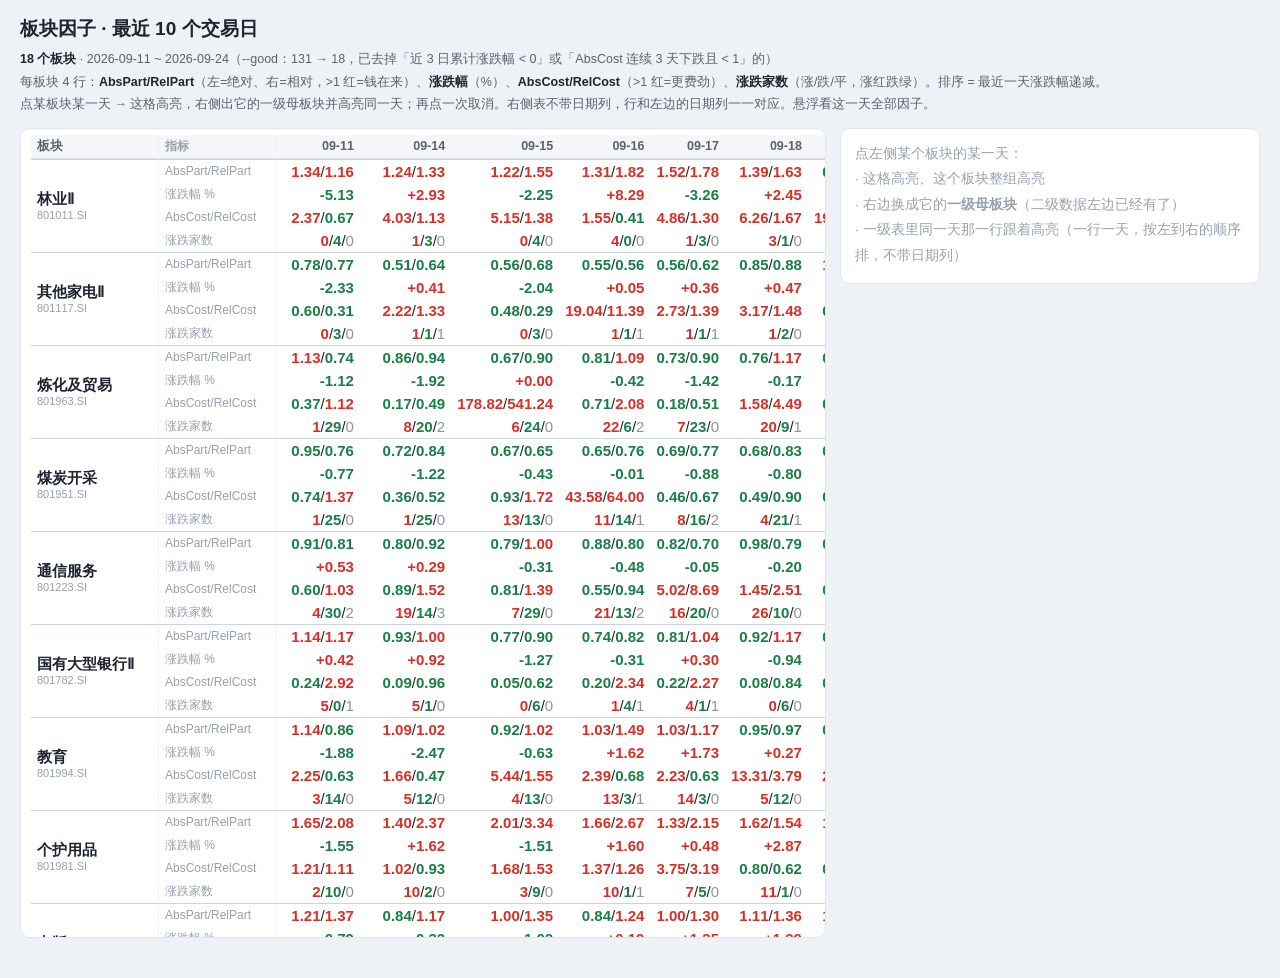
==== commit 8e91fad5: "optimize factor ui" ====
--- a/data/view.html
+++ b/data/view.html
@@ -1,101 +1,2987 @@
-<!DOCTYPE html><html lang="zh"><head><meta charset="utf-8"><title>板块势能 · 热力图</title><style>
+<!DOCTYPE html><html lang="zh"><head><meta charset="utf-8"><title>板块因子 · 最近 10 个交易日</title><style>
 * { box-sizing: border-box; }
-body { margin: 0; padding: 24px 28px; background: #eef1f5; color: #1f2430;
+body { margin: 0; padding: 16px 20px 40px; background: #eef1f5; color: #1f2430;
        font-family: -apple-system, "Segoe UI", "PingFang SC", "Microsoft YaHei", sans-serif; }
-h1 { font-size: 18px; margin: 0 0 4px; }
-.tabs { display: flex; flex-wrap: wrap; gap: 8px; margin: 16px 0 14px; }
-.tab { padding: 7px 14px; font-size: 13px; border: 1px solid #d5dae2; background: #fff;
-       border-radius: 7px; cursor: pointer; color: #3a4150; }
-.tab:hover { border-color: #2f6fed; color: #2f6fed; }
-.tab.active { background: #2f6fed; color: #fff; border-color: #2f6fed; }
-.panel { display: none; }
-.panel.active { display: block; }
-h2.sec { font-size: 15px; margin: 18px 0 8px; color: #1f2430; }
-h2.sec .lv { font-size: 11px; color: #8a93a3; font-weight: 400; margin-left: 6px; }
-h3.sub { font-size: 13px; margin: 16px 0 6px; color: #2f6fed;
-         border-left: 3px solid #2f6fed; padding-left: 8px; }
-h3.sub .code { color: #8a93a3; font-weight: 400; font-size: 11px; margin-left: 6px; }
-.wrap { overflow: auto; max-height: 72vh; border: 1px solid #e2e6ec;
-        border-radius: 10px; background: #fff; }
-table { border-collapse: separate; border-spacing: 0; width: 100%; font-size: 13px; }
-th, td { padding: 9px 16px; border-bottom: 1px solid #eef1f5; white-space: nowrap; text-align: right; }
-th { position: sticky; top: 0; background: #f4f6fa; color: #5a6270; font-weight: 600; z-index: 2; }
-th:first-child, td:first-child { position: sticky; left: 0; text-align: left; }
-th:first-child { background: #f4f6fa; z-index: 3; }
-td:first-child { background: #fff; font-weight: 500; }
-tbody tr:hover td { background: #eef4ff; }
-tbody tr:hover td:first-child { background: #eef4ff; }
+h1 { font-size: 19px; margin: 0 0 6px; }
+.legend { font-size: 12.5px; color: #5a6270; line-height: 1.8; margin: 0 0 12px; }
+.legend b { color: #1f2430; }
+.wrap { display: flex; gap: 14px; align-items: flex-start; }
+.left { flex: 1 1 auto; min-width: 0; background: #fff; border: 1px solid #e2e6ec;
+        border-radius: 10px; padding: 6px 10px 10px; overflow: auto; max-height: 90vh;
+        overscroll-behavior: contain; }
+.right { flex: 0 0 420px; background: #fff; border: 1px solid #e2e6ec; border-radius: 10px;
+         padding: 12px 14px 14px; max-height: 90vh; overflow: auto;
+         position: sticky; top: 12px; }
+
+table { border-collapse: separate; border-spacing: 0; }
+.grid { font-size: 15px; font-variant-numeric: tabular-nums; }
+.grid th, .grid td { padding: 3px 6px; text-align: right; white-space: nowrap; }
+.grid thead th { position: sticky; top: 0; z-index: 2; background: #f4f6fa; color: #5a6270;
+                 font-size: 12.5px; font-weight: 600; border-bottom: 1px solid #dfe4ec; }
+.grid th.c-name, .grid td.c-name { position: sticky; left: 0; z-index: 3; text-align: left;
+                 width: 128px; min-width: 128px; max-width: 128px; overflow: hidden;
+                 text-overflow: ellipsis; background: #fff; border-right: 1px solid #eef1f5; }
+.grid th.c-label, .grid td.c-label { position: sticky; left: 128px; z-index: 3; text-align: left;
+                 width: 118px; min-width: 118px; max-width: 118px; background: #fff;
+                 color: #98a0ad; font-size: 12px; border-right: 1px solid #eef1f5; }
+.grid thead th.c-name, .grid thead th.c-label { z-index: 4; background: #f4f6fa; }
+.grid td.c-name b { display: block; font-size: 15px; font-weight: 600; }
+.grid .c-code { display: block; color: #98a0ad; font-size: 11px; }
+.grid tbody tr.g-start td { border-top: 1px solid #cbd3e0; }
+.grid tbody tr:hover td { background: #f7f9fd; }
+.grid td.cell { cursor: pointer; }
+.grid tr.on td, .grid tr.on td.c-name, .grid tr.on td.c-label { background: #eaf1ff; }
+.grid td.sel { background: #ffe9a8 !important; box-shadow: inset 0 0 0 2px #e0a800; }
+
+.right table { font-size: 14px; width: 100%; font-variant-numeric: tabular-nums; }
+.right th, .right td { padding: 5px 6px; text-align: right; white-space: nowrap;
+                       border-bottom: 1px solid #eef1f5; }
+.right th:first-child, .right td:first-child { text-align: left; }
+.right thead th { position: sticky; top: 0; background: #f4f6fa; color: #5a6270; font-weight: 600; }
+.right tbody tr.on td { background: #fff3cd; }
+.d-title { font-size: 15px; font-weight: 600; margin-bottom: 8px; }
+.d-title .code { color: #8a93a3; font-weight: 400; font-size: 12px; margin-left: 6px; }
+.d-title .tag { color: #2f6fed; font-weight: 400; font-size: 12px; margin-left: 6px; }
+.hint { color: #98a0ad; font-size: 13.5px; line-height: 1.9; }
 .up { color: #d73027; font-weight: 600; }
 .down { color: #1a7f45; font-weight: 600; }
 .flat { color: #8a93a3; }
+.na { color: #c2c8d2; }
+#tooltip { display: none; position: fixed; z-index: 30; background: rgba(30,34,44,.94); color: #fff;
+           font-size: 12.5px; line-height: 1.75; padding: 8px 11px; border-radius: 7px;
+           pointer-events: none; white-space: pre-line; max-width: 330px; }
+</style></head><body><h1>板块因子 · 最近 10 个交易日</h1><div class="legend"><b>18 个板块</b> · 2026-09-11 ~ 2026-09-24（--good：131 → 18，已去掉「近 3 日累计涨跌幅 &lt; 0」或「AbsCost 连续 3 天下跌且 &lt; 1」的）<br>每板块 4 行：<b>AbsPart/RelPart</b>（左=绝对、右=相对，&gt;1 红=钱在来）、<b>涨跌幅</b>（%）、<b>AbsCost/RelCost</b>（&gt;1 红=更费劲）、<b>涨跌家数</b>（涨/跌/平，涨红跌绿）。排序 = 最近一天涨跌幅递减。<br>点某板块某一天 → 这格高亮，右侧出它的一级母板块并高亮同一天；再点一次取消。右侧表不带日期列，行和左边的日期列一一对应。悬浮看这一天全部因子。</div><div class="wrap"><div class="left" id="grid"><table class="grid"><thead><tr><th class="c-name">板块</th><th class="c-label">指标</th><th>09-11</th><th>09-14</th><th>09-15</th><th>09-16</th><th>09-17</th><th>09-18</th><th>09-21</th><th>09-22</th><th>09-23</th><th>09-24</th></tr></thead><tbody><tr class="g-start" data-b="801011.SI"><td class="c-name" rowspan="4"><b>林业Ⅱ</b><span class="c-code">801011.SI</span></td><td class="c-label">AbsPart/RelPart</td><td class="cell" data-b="801011.SI" data-d="20260911" data-tip="林业Ⅱ 801011.SI   2026-09-11
+AbsPart 1.342 · RelPart 1.155
+涨跌幅 -5.13%
+AbsCost 2.37 · RelCost 0.67
+涨 0 / 跌 4 / 平 0"><span class="up">1.34</span>/<span class="up">1.16</span></td><td class="cell" data-b="801011.SI" data-d="20260914" data-tip="林业Ⅱ 801011.SI   2026-09-14
+AbsPart 1.235 · RelPart 1.330
+涨跌幅 +2.93%
+AbsCost 4.03 · RelCost 1.13
+涨 1 / 跌 3 / 平 0"><span class="up">1.24</span>/<span class="up">1.33</span></td><td class="cell" data-b="801011.SI" data-d="20260915" data-tip="林业Ⅱ 801011.SI   2026-09-15
+AbsPart 1.215 · RelPart 1.553
+涨跌幅 -2.25%
+AbsCost 5.15 · RelCost 1.38
+涨 0 / 跌 4 / 平 0"><span class="up">1.22</span>/<span class="up">1.55</span></td><td class="cell" data-b="801011.SI" data-d="20260916" data-tip="林业Ⅱ 801011.SI   2026-09-16
+AbsPart 1.306 · RelPart 1.823
+涨跌幅 +8.29%
+AbsCost 1.55 · RelCost 0.41
+涨 4 / 跌 0 / 平 0"><span class="up">1.31</span>/<span class="up">1.82</span></td><td class="cell" data-b="801011.SI" data-d="20260917" data-tip="林业Ⅱ 801011.SI   2026-09-17
+AbsPart 1.521 · RelPart 1.777
+涨跌幅 -3.26%
+AbsCost 4.86 · RelCost 1.30
+涨 1 / 跌 3 / 平 0"><span class="up">1.52</span>/<span class="up">1.78</span></td><td class="cell" data-b="801011.SI" data-d="20260918" data-tip="林业Ⅱ 801011.SI   2026-09-18
+AbsPart 1.390 · RelPart 1.627
+涨跌幅 +2.45%
+AbsCost 6.26 · RelCost 1.67
+涨 3 / 跌 1 / 平 0"><span class="up">1.39</span>/<span class="up">1.63</span></td><td class="cell" data-b="801011.SI" data-d="20260921" data-tip="林业Ⅱ 801011.SI   2026-09-21
+AbsPart 0.911 · RelPart 1.139
+涨跌幅 -0.53%
+AbsCost 19.68 · RelCost 4.95
+涨 3 / 跌 1 / 平 0"><span class="down">0.91</span>/<span class="up">1.14</span></td><td class="cell" data-b="801011.SI" data-d="20260922" data-tip="林业Ⅱ 801011.SI   2026-09-22
+AbsPart 0.865 · RelPart 1.060
+涨跌幅 +0.72%
+AbsCost 14.14 · RelCost 3.29
+涨 2 / 跌 2 / 平 0"><span class="down">0.86</span>/<span class="up">1.06</span></td><td class="cell" data-b="801011.SI" data-d="20260923" data-tip="林业Ⅱ 801011.SI   2026-09-23
+AbsPart 0.811 · RelPart 1.240
+涨跌幅 -5.31%
+AbsCost 1.85 · RelCost 0.39
+涨 1 / 跌 3 / 平 0"><span class="down">0.81</span>/<span class="up">1.24</span></td><td class="cell" data-b="801011.SI" data-d="20260924" data-tip="林业Ⅱ 801011.SI   2026-09-24
+AbsPart 1.042 · RelPart 1.643
+涨跌幅 +8.28%
+AbsCost 1.55 · RelCost 0.36
+涨 4 / 跌 0 / 平 0"><span class="up">1.04</span>/<span class="up">1.64</span></td></tr><tr data-b="801011.SI"><td class="c-label">涨跌幅 %</td><td class="cell" data-b="801011.SI" data-d="20260911" data-tip="林业Ⅱ 801011.SI   2026-09-11
+AbsPart 1.342 · RelPart 1.155
+涨跌幅 -5.13%
+AbsCost 2.37 · RelCost 0.67
+涨 0 / 跌 4 / 平 0"><span class="down">-5.13</span></td><td class="cell" data-b="801011.SI" data-d="20260914" data-tip="林业Ⅱ 801011.SI   2026-09-14
+AbsPart 1.235 · RelPart 1.330
+涨跌幅 +2.93%
+AbsCost 4.03 · RelCost 1.13
+涨 1 / 跌 3 / 平 0"><span class="up">+2.93</span></td><td class="cell" data-b="801011.SI" data-d="20260915" data-tip="林业Ⅱ 801011.SI   2026-09-15
+AbsPart 1.215 · RelPart 1.553
+涨跌幅 -2.25%
+AbsCost 5.15 · RelCost 1.38
+涨 0 / 跌 4 / 平 0"><span class="down">-2.25</span></td><td class="cell" data-b="801011.SI" data-d="20260916" data-tip="林业Ⅱ 801011.SI   2026-09-16
+AbsPart 1.306 · RelPart 1.823
+涨跌幅 +8.29%
+AbsCost 1.55 · RelCost 0.41
+涨 4 / 跌 0 / 平 0"><span class="up">+8.29</span></td><td class="cell" data-b="801011.SI" data-d="20260917" data-tip="林业Ⅱ 801011.SI   2026-09-17
+AbsPart 1.521 · RelPart 1.777
+涨跌幅 -3.26%
+AbsCost 4.86 · RelCost 1.30
+涨 1 / 跌 3 / 平 0"><span class="down">-3.26</span></td><td class="cell" data-b="801011.SI" data-d="20260918" data-tip="林业Ⅱ 801011.SI   2026-09-18
+AbsPart 1.390 · RelPart 1.627
+涨跌幅 +2.45%
+AbsCost 6.26 · RelCost 1.67
+涨 3 / 跌 1 / 平 0"><span class="up">+2.45</span></td><td class="cell" data-b="801011.SI" data-d="20260921" data-tip="林业Ⅱ 801011.SI   2026-09-21
+AbsPart 0.911 · RelPart 1.139
+涨跌幅 -0.53%
+AbsCost 19.68 · RelCost 4.95
+涨 3 / 跌 1 / 平 0"><span class="down">-0.53</span></td><td class="cell" data-b="801011.SI" data-d="20260922" data-tip="林业Ⅱ 801011.SI   2026-09-22
+AbsPart 0.865 · RelPart 1.060
+涨跌幅 +0.72%
+AbsCost 14.14 · RelCost 3.29
+涨 2 / 跌 2 / 平 0"><span class="up">+0.72</span></td><td class="cell" data-b="801011.SI" data-d="20260923" data-tip="林业Ⅱ 801011.SI   2026-09-23
+AbsPart 0.811 · RelPart 1.240
+涨跌幅 -5.31%
+AbsCost 1.85 · RelCost 0.39
+涨 1 / 跌 3 / 平 0"><span class="down">-5.31</span></td><td class="cell" data-b="801011.SI" data-d="20260924" data-tip="林业Ⅱ 801011.SI   2026-09-24
+AbsPart 1.042 · RelPart 1.643
+涨跌幅 +8.28%
+AbsCost 1.55 · RelCost 0.36
+涨 4 / 跌 0 / 平 0"><span class="up">+8.28</span></td></tr><tr data-b="801011.SI"><td class="c-label">AbsCost/RelCost</td><td class="cell" data-b="801011.SI" data-d="20260911" data-tip="林业Ⅱ 801011.SI   2026-09-11
+AbsPart 1.342 · RelPart 1.155
+涨跌幅 -5.13%
+AbsCost 2.37 · RelCost 0.67
+涨 0 / 跌 4 / 平 0"><span class="up">2.37</span>/<span class="down">0.67</span></td><td class="cell" data-b="801011.SI" data-d="20260914" data-tip="林业Ⅱ 801011.SI   2026-09-14
+AbsPart 1.235 · RelPart 1.330
+涨跌幅 +2.93%
+AbsCost 4.03 · RelCost 1.13
+涨 1 / 跌 3 / 平 0"><span class="up">4.03</span>/<span class="up">1.13</span></td><td class="cell" data-b="801011.SI" data-d="20260915" data-tip="林业Ⅱ 801011.SI   2026-09-15
+AbsPart 1.215 · RelPart 1.553
+涨跌幅 -2.25%
+AbsCost 5.15 · RelCost 1.38
+涨 0 / 跌 4 / 平 0"><span class="up">5.15</span>/<span class="up">1.38</span></td><td class="cell" data-b="801011.SI" data-d="20260916" data-tip="林业Ⅱ 801011.SI   2026-09-16
+AbsPart 1.306 · RelPart 1.823
+涨跌幅 +8.29%
+AbsCost 1.55 · RelCost 0.41
+涨 4 / 跌 0 / 平 0"><span class="up">1.55</span>/<span class="down">0.41</span></td><td class="cell" data-b="801011.SI" data-d="20260917" data-tip="林业Ⅱ 801011.SI   2026-09-17
+AbsPart 1.521 · RelPart 1.777
+涨跌幅 -3.26%
+AbsCost 4.86 · RelCost 1.30
+涨 1 / 跌 3 / 平 0"><span class="up">4.86</span>/<span class="up">1.30</span></td><td class="cell" data-b="801011.SI" data-d="20260918" data-tip="林业Ⅱ 801011.SI   2026-09-18
+AbsPart 1.390 · RelPart 1.627
+涨跌幅 +2.45%
+AbsCost 6.26 · RelCost 1.67
+涨 3 / 跌 1 / 平 0"><span class="up">6.26</span>/<span class="up">1.67</span></td><td class="cell" data-b="801011.SI" data-d="20260921" data-tip="林业Ⅱ 801011.SI   2026-09-21
+AbsPart 0.911 · RelPart 1.139
+涨跌幅 -0.53%
+AbsCost 19.68 · RelCost 4.95
+涨 3 / 跌 1 / 平 0"><span class="up">19.68</span>/<span class="up">4.95</span></td><td class="cell" data-b="801011.SI" data-d="20260922" data-tip="林业Ⅱ 801011.SI   2026-09-22
+AbsPart 0.865 · RelPart 1.060
+涨跌幅 +0.72%
+AbsCost 14.14 · RelCost 3.29
+涨 2 / 跌 2 / 平 0"><span class="up">14.14</span>/<span class="up">3.29</span></td><td class="cell" data-b="801011.SI" data-d="20260923" data-tip="林业Ⅱ 801011.SI   2026-09-23
+AbsPart 0.811 · RelPart 1.240
+涨跌幅 -5.31%
+AbsCost 1.85 · RelCost 0.39
+涨 1 / 跌 3 / 平 0"><span class="up">1.85</span>/<span class="down">0.39</span></td><td class="cell" data-b="801011.SI" data-d="20260924" data-tip="林业Ⅱ 801011.SI   2026-09-24
+AbsPart 1.042 · RelPart 1.643
+涨跌幅 +8.28%
+AbsCost 1.55 · RelCost 0.36
+涨 4 / 跌 0 / 平 0"><span class="up">1.55</span>/<span class="down">0.36</span></td></tr><tr data-b="801011.SI"><td class="c-label">涨跌家数</td><td class="cell" data-b="801011.SI" data-d="20260911" data-tip="林业Ⅱ 801011.SI   2026-09-11
+AbsPart 1.342 · RelPart 1.155
+涨跌幅 -5.13%
+AbsCost 2.37 · RelCost 0.67
+涨 0 / 跌 4 / 平 0"><span class="up">0</span>/<span class="down">4</span>/<span class="flat">0</span></td><td class="cell" data-b="801011.SI" data-d="20260914" data-tip="林业Ⅱ 801011.SI   2026-09-14
+AbsPart 1.235 · RelPart 1.330
+涨跌幅 +2.93%
+AbsCost 4.03 · RelCost 1.13
+涨 1 / 跌 3 / 平 0"><span class="up">1</span>/<span class="down">3</span>/<span class="flat">0</span></td><td class="cell" data-b="801011.SI" data-d="20260915" data-tip="林业Ⅱ 801011.SI   2026-09-15
+AbsPart 1.215 · RelPart 1.553
+涨跌幅 -2.25%
+AbsCost 5.15 · RelCost 1.38
+涨 0 / 跌 4 / 平 0"><span class="up">0</span>/<span class="down">4</span>/<span class="flat">0</span></td><td class="cell" data-b="801011.SI" data-d="20260916" data-tip="林业Ⅱ 801011.SI   2026-09-16
+AbsPart 1.306 · RelPart 1.823
+涨跌幅 +8.29%
+AbsCost 1.55 · RelCost 0.41
+涨 4 / 跌 0 / 平 0"><span class="up">4</span>/<span class="down">0</span>/<span class="flat">0</span></td><td class="cell" data-b="801011.SI" data-d="20260917" data-tip="林业Ⅱ 801011.SI   2026-09-17
+AbsPart 1.521 · RelPart 1.777
+涨跌幅 -3.26%
+AbsCost 4.86 · RelCost 1.30
+涨 1 / 跌 3 / 平 0"><span class="up">1</span>/<span class="down">3</span>/<span class="flat">0</span></td><td class="cell" data-b="801011.SI" data-d="20260918" data-tip="林业Ⅱ 801011.SI   2026-09-18
+AbsPart 1.390 · RelPart 1.627
+涨跌幅 +2.45%
+AbsCost 6.26 · RelCost 1.67
+涨 3 / 跌 1 / 平 0"><span class="up">3</span>/<span class="down">1</span>/<span class="flat">0</span></td><td class="cell" data-b="801011.SI" data-d="20260921" data-tip="林业Ⅱ 801011.SI   2026-09-21
+AbsPart 0.911 · RelPart 1.139
+涨跌幅 -0.53%
+AbsCost 19.68 · RelCost 4.95
+涨 3 / 跌 1 / 平 0"><span class="up">3</span>/<span class="down">1</span>/<span class="flat">0</span></td><td class="cell" data-b="801011.SI" data-d="20260922" data-tip="林业Ⅱ 801011.SI   2026-09-22
+AbsPart 0.865 · RelPart 1.060
+涨跌幅 +0.72%
+AbsCost 14.14 · RelCost 3.29
+涨 2 / 跌 2 / 平 0"><span class="up">2</span>/<span class="down">2</span>/<span class="flat">0</span></td><td class="cell" data-b="801011.SI" data-d="20260923" data-tip="林业Ⅱ 801011.SI   2026-09-23
+AbsPart 0.811 · RelPart 1.240
+涨跌幅 -5.31%
+AbsCost 1.85 · RelCost 0.39
+涨 1 / 跌 3 / 平 0"><span class="up">1</span>/<span class="down">3</span>/<span class="flat">0</span></td><td class="cell" data-b="801011.SI" data-d="20260924" data-tip="林业Ⅱ 801011.SI   2026-09-24
+AbsPart 1.042 · RelPart 1.643
+涨跌幅 +8.28%
+AbsCost 1.55 · RelCost 0.36
+涨 4 / 跌 0 / 平 0"><span class="up">4</span>/<span class="down">0</span>/<span class="flat">0</span></td></tr><tr class="g-start" data-b="801117.SI"><td class="c-name" rowspan="4"><b>其他家电Ⅱ</b><span class="c-code">801117.SI</span></td><td class="c-label">AbsPart/RelPart</td><td class="cell" data-b="801117.SI" data-d="20260911" data-tip="其他家电Ⅱ 801117.SI   2026-09-11
+AbsPart 0.783 · RelPart 0.768
+涨跌幅 -2.33%
+AbsCost 0.60 · RelCost 0.31
+涨 0 / 跌 3 / 平 0"><span class="down">0.78</span>/<span class="down">0.77</span></td><td class="cell" data-b="801117.SI" data-d="20260914" data-tip="其他家电Ⅱ 801117.SI   2026-09-14
+AbsPart 0.510 · RelPart 0.636
+涨跌幅 +0.41%
+AbsCost 2.22 · RelCost 1.33
+涨 1 / 跌 1 / 平 1"><span class="down">0.51</span>/<span class="down">0.64</span></td><td class="cell" data-b="801117.SI" data-d="20260915" data-tip="其他家电Ⅱ 801117.SI   2026-09-15
+AbsPart 0.559 · RelPart 0.680
+涨跌幅 -2.04%
+AbsCost 0.48 · RelCost 0.29
+涨 0 / 跌 3 / 平 0"><span class="down">0.56</span>/<span class="down">0.68</span></td><td class="cell" data-b="801117.SI" data-d="20260916" data-tip="其他家电Ⅱ 801117.SI   2026-09-16
+AbsPart 0.548 · RelPart 0.559
+涨跌幅 +0.05%
+AbsCost 19.04 · RelCost 11.39
+涨 1 / 跌 1 / 平 1"><span class="down">0.55</span>/<span class="down">0.56</span></td><td class="cell" data-b="801117.SI" data-d="20260917" data-tip="其他家电Ⅱ 801117.SI   2026-09-17
+AbsPart 0.562 · RelPart 0.621
+涨跌幅 +0.36%
+AbsCost 2.73 · RelCost 1.39
+涨 1 / 跌 1 / 平 1"><span class="down">0.56</span>/<span class="down">0.62</span></td><td class="cell" data-b="801117.SI" data-d="20260918" data-tip="其他家电Ⅱ 801117.SI   2026-09-18
+AbsPart 0.853 · RelPart 0.879
+涨跌幅 +0.47%
+AbsCost 3.17 · RelCost 1.48
+涨 1 / 跌 2 / 平 0"><span class="down">0.85</span>/<span class="down">0.88</span></td><td class="cell" data-b="801117.SI" data-d="20260921" data-tip="其他家电Ⅱ 801117.SI   2026-09-21
+AbsPart 1.104 · RelPart 0.810
+涨跌幅 +5.87%
+AbsCost 0.32 · RelCost 0.15
+涨 3 / 跌 0 / 平 0"><span class="up">1.10</span>/<span class="down">0.81</span></td><td class="cell" data-b="801117.SI" data-d="20260922" data-tip="其他家电Ⅱ 801117.SI   2026-09-22
+AbsPart 1.486 · RelPart 1.400
+涨跌幅 +5.26%
+AbsCost 0.46 · RelCost 0.22
+涨 3 / 跌 0 / 平 0"><span class="up">1.49</span>/<span class="up">1.40</span></td><td class="cell" data-b="801117.SI" data-d="20260923" data-tip="其他家电Ⅱ 801117.SI   2026-09-23
+AbsPart 5.435 · RelPart 6.186
+涨跌幅 +2.71%
+AbsCost 4.03 · RelCost 1.88
+涨 1 / 跌 2 / 平 0"><span class="up">5.43</span>/<span class="up">6.19</span></td><td class="cell" data-b="801117.SI" data-d="20260924" data-tip="其他家电Ⅱ 801117.SI   2026-09-24
+AbsPart 2.653 · RelPart 2.840
+涨跌幅 +4.54%
+AbsCost 1.26 · RelCost 0.59
+涨 2 / 跌 0 / 平 1"><span class="up">2.65</span>/<span class="up">2.84</span></td></tr><tr data-b="801117.SI"><td class="c-label">涨跌幅 %</td><td class="cell" data-b="801117.SI" data-d="20260911" data-tip="其他家电Ⅱ 801117.SI   2026-09-11
+AbsPart 0.783 · RelPart 0.768
+涨跌幅 -2.33%
+AbsCost 0.60 · RelCost 0.31
+涨 0 / 跌 3 / 平 0"><span class="down">-2.33</span></td><td class="cell" data-b="801117.SI" data-d="20260914" data-tip="其他家电Ⅱ 801117.SI   2026-09-14
+AbsPart 0.510 · RelPart 0.636
+涨跌幅 +0.41%
+AbsCost 2.22 · RelCost 1.33
+涨 1 / 跌 1 / 平 1"><span class="up">+0.41</span></td><td class="cell" data-b="801117.SI" data-d="20260915" data-tip="其他家电Ⅱ 801117.SI   2026-09-15
+AbsPart 0.559 · RelPart 0.680
+涨跌幅 -2.04%
+AbsCost 0.48 · RelCost 0.29
+涨 0 / 跌 3 / 平 0"><span class="down">-2.04</span></td><td class="cell" data-b="801117.SI" data-d="20260916" data-tip="其他家电Ⅱ 801117.SI   2026-09-16
+AbsPart 0.548 · RelPart 0.559
+涨跌幅 +0.05%
+AbsCost 19.04 · RelCost 11.39
+涨 1 / 跌 1 / 平 1"><span class="up">+0.05</span></td><td class="cell" data-b="801117.SI" data-d="20260917" data-tip="其他家电Ⅱ 801117.SI   2026-09-17
+AbsPart 0.562 · RelPart 0.621
+涨跌幅 +0.36%
+AbsCost 2.73 · RelCost 1.39
+涨 1 / 跌 1 / 平 1"><span class="up">+0.36</span></td><td class="cell" data-b="801117.SI" data-d="20260918" data-tip="其他家电Ⅱ 801117.SI   2026-09-18
+AbsPart 0.853 · RelPart 0.879
+涨跌幅 +0.47%
+AbsCost 3.17 · RelCost 1.48
+涨 1 / 跌 2 / 平 0"><span class="up">+0.47</span></td><td class="cell" data-b="801117.SI" data-d="20260921" data-tip="其他家电Ⅱ 801117.SI   2026-09-21
+AbsPart 1.104 · RelPart 0.810
+涨跌幅 +5.87%
+AbsCost 0.32 · RelCost 0.15
+涨 3 / 跌 0 / 平 0"><span class="up">+5.87</span></td><td class="cell" data-b="801117.SI" data-d="20260922" data-tip="其他家电Ⅱ 801117.SI   2026-09-22
+AbsPart 1.486 · RelPart 1.400
+涨跌幅 +5.26%
+AbsCost 0.46 · RelCost 0.22
+涨 3 / 跌 0 / 平 0"><span class="up">+5.26</span></td><td class="cell" data-b="801117.SI" data-d="20260923" data-tip="其他家电Ⅱ 801117.SI   2026-09-23
+AbsPart 5.435 · RelPart 6.186
+涨跌幅 +2.71%
+AbsCost 4.03 · RelCost 1.88
+涨 1 / 跌 2 / 平 0"><span class="up">+2.71</span></td><td class="cell" data-b="801117.SI" data-d="20260924" data-tip="其他家电Ⅱ 801117.SI   2026-09-24
+AbsPart 2.653 · RelPart 2.840
+涨跌幅 +4.54%
+AbsCost 1.26 · RelCost 0.59
+涨 2 / 跌 0 / 平 1"><span class="up">+4.54</span></td></tr><tr data-b="801117.SI"><td class="c-label">AbsCost/RelCost</td><td class="cell" data-b="801117.SI" data-d="20260911" data-tip="其他家电Ⅱ 801117.SI   2026-09-11
+AbsPart 0.783 · RelPart 0.768
+涨跌幅 -2.33%
+AbsCost 0.60 · RelCost 0.31
+涨 0 / 跌 3 / 平 0"><span class="down">0.60</span>/<span class="down">0.31</span></td><td class="cell" data-b="801117.SI" data-d="20260914" data-tip="其他家电Ⅱ 801117.SI   2026-09-14
+AbsPart 0.510 · RelPart 0.636
+涨跌幅 +0.41%
+AbsCost 2.22 · RelCost 1.33
+涨 1 / 跌 1 / 平 1"><span class="up">2.22</span>/<span class="up">1.33</span></td><td class="cell" data-b="801117.SI" data-d="20260915" data-tip="其他家电Ⅱ 801117.SI   2026-09-15
+AbsPart 0.559 · RelPart 0.680
+涨跌幅 -2.04%
+AbsCost 0.48 · RelCost 0.29
+涨 0 / 跌 3 / 平 0"><span class="down">0.48</span>/<span class="down">0.29</span></td><td class="cell" data-b="801117.SI" data-d="20260916" data-tip="其他家电Ⅱ 801117.SI   2026-09-16
+AbsPart 0.548 · RelPart 0.559
+涨跌幅 +0.05%
+AbsCost 19.04 · RelCost 11.39
+涨 1 / 跌 1 / 平 1"><span class="up">19.04</span>/<span class="up">11.39</span></td><td class="cell" data-b="801117.SI" data-d="20260917" data-tip="其他家电Ⅱ 801117.SI   2026-09-17
+AbsPart 0.562 · RelPart 0.621
+涨跌幅 +0.36%
+AbsCost 2.73 · RelCost 1.39
+涨 1 / 跌 1 / 平 1"><span class="up">2.73</span>/<span class="up">1.39</span></td><td class="cell" data-b="801117.SI" data-d="20260918" data-tip="其他家电Ⅱ 801117.SI   2026-09-18
+AbsPart 0.853 · RelPart 0.879
+涨跌幅 +0.47%
+AbsCost 3.17 · RelCost 1.48
+涨 1 / 跌 2 / 平 0"><span class="up">3.17</span>/<span class="up">1.48</span></td><td class="cell" data-b="801117.SI" data-d="20260921" data-tip="其他家电Ⅱ 801117.SI   2026-09-21
+AbsPart 1.104 · RelPart 0.810
+涨跌幅 +5.87%
+AbsCost 0.32 · RelCost 0.15
+涨 3 / 跌 0 / 平 0"><span class="down">0.32</span>/<span class="down">0.15</span></td><td class="cell" data-b="801117.SI" data-d="20260922" data-tip="其他家电Ⅱ 801117.SI   2026-09-22
+AbsPart 1.486 · RelPart 1.400
+涨跌幅 +5.26%
+AbsCost 0.46 · RelCost 0.22
+涨 3 / 跌 0 / 平 0"><span class="down">0.46</span>/<span class="down">0.22</span></td><td class="cell" data-b="801117.SI" data-d="20260923" data-tip="其他家电Ⅱ 801117.SI   2026-09-23
+AbsPart 5.435 · RelPart 6.186
+涨跌幅 +2.71%
+AbsCost 4.03 · RelCost 1.88
+涨 1 / 跌 2 / 平 0"><span class="up">4.03</span>/<span class="up">1.88</span></td><td class="cell" data-b="801117.SI" data-d="20260924" data-tip="其他家电Ⅱ 801117.SI   2026-09-24
+AbsPart 2.653 · RelPart 2.840
+涨跌幅 +4.54%
+AbsCost 1.26 · RelCost 0.59
+涨 2 / 跌 0 / 平 1"><span class="up">1.26</span>/<span class="down">0.59</span></td></tr><tr data-b="801117.SI"><td class="c-label">涨跌家数</td><td class="cell" data-b="801117.SI" data-d="20260911" data-tip="其他家电Ⅱ 801117.SI   2026-09-11
+AbsPart 0.783 · RelPart 0.768
+涨跌幅 -2.33%
+AbsCost 0.60 · RelCost 0.31
+涨 0 / 跌 3 / 平 0"><span class="up">0</span>/<span class="down">3</span>/<span class="flat">0</span></td><td class="cell" data-b="801117.SI" data-d="20260914" data-tip="其他家电Ⅱ 801117.SI   2026-09-14
+AbsPart 0.510 · RelPart 0.636
+涨跌幅 +0.41%
+AbsCost 2.22 · RelCost 1.33
+涨 1 / 跌 1 / 平 1"><span class="up">1</span>/<span class="down">1</span>/<span class="flat">1</span></td><td class="cell" data-b="801117.SI" data-d="20260915" data-tip="其他家电Ⅱ 801117.SI   2026-09-15
+AbsPart 0.559 · RelPart 0.680
+涨跌幅 -2.04%
+AbsCost 0.48 · RelCost 0.29
+涨 0 / 跌 3 / 平 0"><span class="up">0</span>/<span class="down">3</span>/<span class="flat">0</span></td><td class="cell" data-b="801117.SI" data-d="20260916" data-tip="其他家电Ⅱ 801117.SI   2026-09-16
+AbsPart 0.548 · RelPart 0.559
+涨跌幅 +0.05%
+AbsCost 19.04 · RelCost 11.39
+涨 1 / 跌 1 / 平 1"><span class="up">1</span>/<span class="down">1</span>/<span class="flat">1</span></td><td class="cell" data-b="801117.SI" data-d="20260917" data-tip="其他家电Ⅱ 801117.SI   2026-09-17
+AbsPart 0.562 · RelPart 0.621
+涨跌幅 +0.36%
+AbsCost 2.73 · RelCost 1.39
+涨 1 / 跌 1 / 平 1"><span class="up">1</span>/<span class="down">1</span>/<span class="flat">1</span></td><td class="cell" data-b="801117.SI" data-d="20260918" data-tip="其他家电Ⅱ 801117.SI   2026-09-18
+AbsPart 0.853 · RelPart 0.879
+涨跌幅 +0.47%
+AbsCost 3.17 · RelCost 1.48
+涨 1 / 跌 2 / 平 0"><span class="up">1</span>/<span class="down">2</span>/<span class="flat">0</span></td><td class="cell" data-b="801117.SI" data-d="20260921" data-tip="其他家电Ⅱ 801117.SI   2026-09-21
+AbsPart 1.104 · RelPart 0.810
+涨跌幅 +5.87%
+AbsCost 0.32 · RelCost 0.15
+涨 3 / 跌 0 / 平 0"><span class="up">3</span>/<span class="down">0</span>/<span class="flat">0</span></td><td class="cell" data-b="801117.SI" data-d="20260922" data-tip="其他家电Ⅱ 801117.SI   2026-09-22
+AbsPart 1.486 · RelPart 1.400
+涨跌幅 +5.26%
+AbsCost 0.46 · RelCost 0.22
+涨 3 / 跌 0 / 平 0"><span class="up">3</span>/<span class="down">0</span>/<span class="flat">0</span></td><td class="cell" data-b="801117.SI" data-d="20260923" data-tip="其他家电Ⅱ 801117.SI   2026-09-23
+AbsPart 5.435 · RelPart 6.186
+涨跌幅 +2.71%
+AbsCost 4.03 · RelCost 1.88
+涨 1 / 跌 2 / 平 0"><span class="up">1</span>/<span class="down">2</span>/<span class="flat">0</span></td><td class="cell" data-b="801117.SI" data-d="20260924" data-tip="其他家电Ⅱ 801117.SI   2026-09-24
+AbsPart 2.653 · RelPart 2.840
+涨跌幅 +4.54%
+AbsCost 1.26 · RelCost 0.59
+涨 2 / 跌 0 / 平 1"><span class="up">2</span>/<span class="down">0</span>/<span class="flat">1</span></td></tr><tr class="g-start" data-b="801963.SI"><td class="c-name" rowspan="4"><b>炼化及贸易</b><span class="c-code">801963.SI</span></td><td class="c-label">AbsPart/RelPart</td><td class="cell" data-b="801963.SI" data-d="20260911" data-tip="炼化及贸易 801963.SI   2026-09-11
+AbsPart 1.132 · RelPart 0.736
+涨跌幅 -1.12%
+AbsCost 0.37 · RelCost 1.12
+涨 1 / 跌 29 / 平 0"><span class="up">1.13</span>/<span class="down">0.74</span></td><td class="cell" data-b="801963.SI" data-d="20260914" data-tip="炼化及贸易 801963.SI   2026-09-14
+AbsPart 0.857 · RelPart 0.939
+涨跌幅 -1.92%
+AbsCost 0.17 · RelCost 0.49
+涨 8 / 跌 20 / 平 2"><span class="down">0.86</span>/<span class="down">0.94</span></td><td class="cell" data-b="801963.SI" data-d="20260915" data-tip="炼化及贸易 801963.SI   2026-09-15
+AbsPart 0.671 · RelPart 0.896
+涨跌幅 +0.00%
+AbsCost 178.82 · RelCost 541.24
+涨 6 / 跌 24 / 平 0"><span class="down">0.67</span>/<span class="down">0.90</span></td><td class="cell" data-b="801963.SI" data-d="20260916" data-tip="炼化及贸易 801963.SI   2026-09-16
+AbsPart 0.808 · RelPart 1.086
+涨跌幅 -0.42%
+AbsCost 0.71 · RelCost 2.08
+涨 22 / 跌 6 / 平 2"><span class="down">0.81</span>/<span class="up">1.09</span></td><td class="cell" data-b="801963.SI" data-d="20260917" data-tip="炼化及贸易 801963.SI   2026-09-17
+AbsPart 0.729 · RelPart 0.898
+涨跌幅 -1.42%
+AbsCost 0.18 · RelCost 0.51
+涨 7 / 跌 23 / 平 0"><span class="down">0.73</span>/<span class="down">0.90</span></td><td class="cell" data-b="801963.SI" data-d="20260918" data-tip="炼化及贸易 801963.SI   2026-09-18
+AbsPart 0.760 · RelPart 1.167
+涨跌幅 -0.17%
+AbsCost 1.58 · RelCost 4.49
+涨 20 / 跌 9 / 平 1"><span class="down">0.76</span>/<span class="up">1.17</span></td><td class="cell" data-b="801963.SI" data-d="20260921" data-tip="炼化及贸易 801963.SI   2026-09-21
+AbsPart 0.904 · RelPart 1.006
+涨跌幅 +1.52%
+AbsCost 0.21 · RelCost 0.56
+涨 27 / 跌 2 / 平 1"><span class="down">0.90</span>/<span class="up">1.01</span></td><td class="cell" data-b="801963.SI" data-d="20260922" data-tip="炼化及贸易 801963.SI   2026-09-22
+AbsPart 0.859 · RelPart 1.402
+涨跌幅 +0.58%
+AbsCost 0.51 · RelCost 1.46
+涨 8 / 跌 22 / 平 0"><span class="down">0.86</span>/<span class="up">1.40</span></td><td class="cell" data-b="801963.SI" data-d="20260923" data-tip="炼化及贸易 801963.SI   2026-09-23
+AbsPart 0.715 · RelPart 1.139
+涨跌幅 -0.31%
+AbsCost 0.81 · RelCost 2.29
+涨 8 / 跌 21 / 平 1"><span class="down">0.71</span>/<span class="up">1.14</span></td><td class="cell" data-b="801963.SI" data-d="20260924" data-tip="炼化及贸易 801963.SI   2026-09-24
+AbsPart 0.753 · RelPart 1.351
+涨跌幅 +0.98%
+AbsCost 0.26 · RelCost 0.70
+涨 11 / 跌 19 / 平 0"><span class="down">0.75</span>/<span class="up">1.35</span></td></tr><tr data-b="801963.SI"><td class="c-label">涨跌幅 %</td><td class="cell" data-b="801963.SI" data-d="20260911" data-tip="炼化及贸易 801963.SI   2026-09-11
+AbsPart 1.132 · RelPart 0.736
+涨跌幅 -1.12%
+AbsCost 0.37 · RelCost 1.12
+涨 1 / 跌 29 / 平 0"><span class="down">-1.12</span></td><td class="cell" data-b="801963.SI" data-d="20260914" data-tip="炼化及贸易 801963.SI   2026-09-14
+AbsPart 0.857 · RelPart 0.939
+涨跌幅 -1.92%
+AbsCost 0.17 · RelCost 0.49
+涨 8 / 跌 20 / 平 2"><span class="down">-1.92</span></td><td class="cell" data-b="801963.SI" data-d="20260915" data-tip="炼化及贸易 801963.SI   2026-09-15
+AbsPart 0.671 · RelPart 0.896
+涨跌幅 +0.00%
+AbsCost 178.82 · RelCost 541.24
+涨 6 / 跌 24 / 平 0"><span class="up">+0.00</span></td><td class="cell" data-b="801963.SI" data-d="20260916" data-tip="炼化及贸易 801963.SI   2026-09-16
+AbsPart 0.808 · RelPart 1.086
+涨跌幅 -0.42%
+AbsCost 0.71 · RelCost 2.08
+涨 22 / 跌 6 / 平 2"><span class="down">-0.42</span></td><td class="cell" data-b="801963.SI" data-d="20260917" data-tip="炼化及贸易 801963.SI   2026-09-17
+AbsPart 0.729 · RelPart 0.898
+涨跌幅 -1.42%
+AbsCost 0.18 · RelCost 0.51
+涨 7 / 跌 23 / 平 0"><span class="down">-1.42</span></td><td class="cell" data-b="801963.SI" data-d="20260918" data-tip="炼化及贸易 801963.SI   2026-09-18
+AbsPart 0.760 · RelPart 1.167
+涨跌幅 -0.17%
+AbsCost 1.58 · RelCost 4.49
+涨 20 / 跌 9 / 平 1"><span class="down">-0.17</span></td><td class="cell" data-b="801963.SI" data-d="20260921" data-tip="炼化及贸易 801963.SI   2026-09-21
+AbsPart 0.904 · RelPart 1.006
+涨跌幅 +1.52%
+AbsCost 0.21 · RelCost 0.56
+涨 27 / 跌 2 / 平 1"><span class="up">+1.52</span></td><td class="cell" data-b="801963.SI" data-d="20260922" data-tip="炼化及贸易 801963.SI   2026-09-22
+AbsPart 0.859 · RelPart 1.402
+涨跌幅 +0.58%
+AbsCost 0.51 · RelCost 1.46
+涨 8 / 跌 22 / 平 0"><span class="up">+0.58</span></td><td class="cell" data-b="801963.SI" data-d="20260923" data-tip="炼化及贸易 801963.SI   2026-09-23
+AbsPart 0.715 · RelPart 1.139
+涨跌幅 -0.31%
+AbsCost 0.81 · RelCost 2.29
+涨 8 / 跌 21 / 平 1"><span class="down">-0.31</span></td><td class="cell" data-b="801963.SI" data-d="20260924" data-tip="炼化及贸易 801963.SI   2026-09-24
+AbsPart 0.753 · RelPart 1.351
+涨跌幅 +0.98%
+AbsCost 0.26 · RelCost 0.70
+涨 11 / 跌 19 / 平 0"><span class="up">+0.98</span></td></tr><tr data-b="801963.SI"><td class="c-label">AbsCost/RelCost</td><td class="cell" data-b="801963.SI" data-d="20260911" data-tip="炼化及贸易 801963.SI   2026-09-11
+AbsPart 1.132 · RelPart 0.736
+涨跌幅 -1.12%
+AbsCost 0.37 · RelCost 1.12
+涨 1 / 跌 29 / 平 0"><span class="down">0.37</span>/<span class="up">1.12</span></td><td class="cell" data-b="801963.SI" data-d="20260914" data-tip="炼化及贸易 801963.SI   2026-09-14
+AbsPart 0.857 · RelPart 0.939
+涨跌幅 -1.92%
+AbsCost 0.17 · RelCost 0.49
+涨 8 / 跌 20 / 平 2"><span class="down">0.17</span>/<span class="down">0.49</span></td><td class="cell" data-b="801963.SI" data-d="20260915" data-tip="炼化及贸易 801963.SI   2026-09-15
+AbsPart 0.671 · RelPart 0.896
+涨跌幅 +0.00%
+AbsCost 178.82 · RelCost 541.24
+涨 6 / 跌 24 / 平 0"><span class="up">178.82</span>/<span class="up">541.24</span></td><td class="cell" data-b="801963.SI" data-d="20260916" data-tip="炼化及贸易 801963.SI   2026-09-16
+AbsPart 0.808 · RelPart 1.086
+涨跌幅 -0.42%
+AbsCost 0.71 · RelCost 2.08
+涨 22 / 跌 6 / 平 2"><span class="down">0.71</span>/<span class="up">2.08</span></td><td class="cell" data-b="801963.SI" data-d="20260917" data-tip="炼化及贸易 801963.SI   2026-09-17
+AbsPart 0.729 · RelPart 0.898
+涨跌幅 -1.42%
+AbsCost 0.18 · RelCost 0.51
+涨 7 / 跌 23 / 平 0"><span class="down">0.18</span>/<span class="down">0.51</span></td><td class="cell" data-b="801963.SI" data-d="20260918" data-tip="炼化及贸易 801963.SI   2026-09-18
+AbsPart 0.760 · RelPart 1.167
+涨跌幅 -0.17%
+AbsCost 1.58 · RelCost 4.49
+涨 20 / 跌 9 / 平 1"><span class="up">1.58</span>/<span class="up">4.49</span></td><td class="cell" data-b="801963.SI" data-d="20260921" data-tip="炼化及贸易 801963.SI   2026-09-21
+AbsPart 0.904 · RelPart 1.006
+涨跌幅 +1.52%
+AbsCost 0.21 · RelCost 0.56
+涨 27 / 跌 2 / 平 1"><span class="down">0.21</span>/<span class="down">0.56</span></td><td class="cell" data-b="801963.SI" data-d="20260922" data-tip="炼化及贸易 801963.SI   2026-09-22
+AbsPart 0.859 · RelPart 1.402
+涨跌幅 +0.58%
+AbsCost 0.51 · RelCost 1.46
+涨 8 / 跌 22 / 平 0"><span class="down">0.51</span>/<span class="up">1.46</span></td><td class="cell" data-b="801963.SI" data-d="20260923" data-tip="炼化及贸易 801963.SI   2026-09-23
+AbsPart 0.715 · RelPart 1.139
+涨跌幅 -0.31%
+AbsCost 0.81 · RelCost 2.29
+涨 8 / 跌 21 / 平 1"><span class="down">0.81</span>/<span class="up">2.29</span></td><td class="cell" data-b="801963.SI" data-d="20260924" data-tip="炼化及贸易 801963.SI   2026-09-24
+AbsPart 0.753 · RelPart 1.351
+涨跌幅 +0.98%
+AbsCost 0.26 · RelCost 0.70
+涨 11 / 跌 19 / 平 0"><span class="down">0.26</span>/<span class="down">0.70</span></td></tr><tr data-b="801963.SI"><td class="c-label">涨跌家数</td><td class="cell" data-b="801963.SI" data-d="20260911" data-tip="炼化及贸易 801963.SI   2026-09-11
+AbsPart 1.132 · RelPart 0.736
+涨跌幅 -1.12%
+AbsCost 0.37 · RelCost 1.12
+涨 1 / 跌 29 / 平 0"><span class="up">1</span>/<span class="down">29</span>/<span class="flat">0</span></td><td class="cell" data-b="801963.SI" data-d="20260914" data-tip="炼化及贸易 801963.SI   2026-09-14
+AbsPart 0.857 · RelPart 0.939
+涨跌幅 -1.92%
+AbsCost 0.17 · RelCost 0.49
+涨 8 / 跌 20 / 平 2"><span class="up">8</span>/<span class="down">20</span>/<span class="flat">2</span></td><td class="cell" data-b="801963.SI" data-d="20260915" data-tip="炼化及贸易 801963.SI   2026-09-15
+AbsPart 0.671 · RelPart 0.896
+涨跌幅 +0.00%
+AbsCost 178.82 · RelCost 541.24
+涨 6 / 跌 24 / 平 0"><span class="up">6</span>/<span class="down">24</span>/<span class="flat">0</span></td><td class="cell" data-b="801963.SI" data-d="20260916" data-tip="炼化及贸易 801963.SI   2026-09-16
+AbsPart 0.808 · RelPart 1.086
+涨跌幅 -0.42%
+AbsCost 0.71 · RelCost 2.08
+涨 22 / 跌 6 / 平 2"><span class="up">22</span>/<span class="down">6</span>/<span class="flat">2</span></td><td class="cell" data-b="801963.SI" data-d="20260917" data-tip="炼化及贸易 801963.SI   2026-09-17
+AbsPart 0.729 · RelPart 0.898
+涨跌幅 -1.42%
+AbsCost 0.18 · RelCost 0.51
+涨 7 / 跌 23 / 平 0"><span class="up">7</span>/<span class="down">23</span>/<span class="flat">0</span></td><td class="cell" data-b="801963.SI" data-d="20260918" data-tip="炼化及贸易 801963.SI   2026-09-18
+AbsPart 0.760 · RelPart 1.167
+涨跌幅 -0.17%
+AbsCost 1.58 · RelCost 4.49
+涨 20 / 跌 9 / 平 1"><span class="up">20</span>/<span class="down">9</span>/<span class="flat">1</span></td><td class="cell" data-b="801963.SI" data-d="20260921" data-tip="炼化及贸易 801963.SI   2026-09-21
+AbsPart 0.904 · RelPart 1.006
+涨跌幅 +1.52%
+AbsCost 0.21 · RelCost 0.56
+涨 27 / 跌 2 / 平 1"><span class="up">27</span>/<span class="down">2</span>/<span class="flat">1</span></td><td class="cell" data-b="801963.SI" data-d="20260922" data-tip="炼化及贸易 801963.SI   2026-09-22
+AbsPart 0.859 · RelPart 1.402
+涨跌幅 +0.58%
+AbsCost 0.51 · RelCost 1.46
+涨 8 / 跌 22 / 平 0"><span class="up">8</span>/<span class="down">22</span>/<span class="flat">0</span></td><td class="cell" data-b="801963.SI" data-d="20260923" data-tip="炼化及贸易 801963.SI   2026-09-23
+AbsPart 0.715 · RelPart 1.139
+涨跌幅 -0.31%
+AbsCost 0.81 · RelCost 2.29
+涨 8 / 跌 21 / 平 1"><span class="up">8</span>/<span class="down">21</span>/<span class="flat">1</span></td><td class="cell" data-b="801963.SI" data-d="20260924" data-tip="炼化及贸易 801963.SI   2026-09-24
+AbsPart 0.753 · RelPart 1.351
+涨跌幅 +0.98%
+AbsCost 0.26 · RelCost 0.70
+涨 11 / 跌 19 / 平 0"><span class="up">11</span>/<span class="down">19</span>/<span class="flat">0</span></td></tr><tr class="g-start" data-b="801951.SI"><td class="c-name" rowspan="4"><b>煤炭开采</b><span class="c-code">801951.SI</span></td><td class="c-label">AbsPart/RelPart</td><td class="cell" data-b="801951.SI" data-d="20260911" data-tip="煤炭开采 801951.SI   2026-09-11
+AbsPart 0.949 · RelPart 0.757
+涨跌幅 -0.77%
+AbsCost 0.74 · RelCost 1.37
+涨 1 / 跌 25 / 平 0"><span class="down">0.95</span>/<span class="down">0.76</span></td><td class="cell" data-b="801951.SI" data-d="20260914" data-tip="煤炭开采 801951.SI   2026-09-14
+AbsPart 0.719 · RelPart 0.836
+涨跌幅 -1.22%
+AbsCost 0.36 · RelCost 0.52
+涨 1 / 跌 25 / 平 0"><span class="down">0.72</span>/<span class="down">0.84</span></td><td class="cell" data-b="801951.SI" data-d="20260915" data-tip="煤炭开采 801951.SI   2026-09-15
+AbsPart 0.666 · RelPart 0.646
+涨跌幅 -0.43%
+AbsCost 0.93 · RelCost 1.72
+涨 13 / 跌 13 / 平 0"><span class="down">0.67</span>/<span class="down">0.65</span></td><td class="cell" data-b="801951.SI" data-d="20260916" data-tip="煤炭开采 801951.SI   2026-09-16
+AbsPart 0.647 · RelPart 0.756
+涨跌幅 -0.01%
+AbsCost 43.58 · RelCost 64.00
+涨 11 / 跌 14 / 平 1"><span class="down">0.65</span>/<span class="down">0.76</span></td><td class="cell" data-b="801951.SI" data-d="20260917" data-tip="煤炭开采 801951.SI   2026-09-17
+AbsPart 0.692 · RelPart 0.765
+涨跌幅 -0.88%
+AbsCost 0.46 · RelCost 0.67
+涨 8 / 跌 16 / 平 2"><span class="down">0.69</span>/<span class="down">0.77</span></td><td class="cell" data-b="801951.SI" data-d="20260918" data-tip="煤炭开采 801951.SI   2026-09-18
+AbsPart 0.677 · RelPart 0.827
+涨跌幅 -0.80%
+AbsCost 0.49 · RelCost 0.90
+涨 4 / 跌 21 / 平 1"><span class="down">0.68</span>/<span class="down">0.83</span></td><td class="cell" data-b="801951.SI" data-d="20260921" data-tip="煤炭开采 801951.SI   2026-09-21
+AbsPart 0.749 · RelPart 0.982
+涨跌幅 +1.90%
+AbsCost 0.22 · RelCost 0.47
+涨 25 / 跌 1 / 平 0"><span class="down">0.75</span>/<span class="down">0.98</span></td><td class="cell" data-b="801951.SI" data-d="20260922" data-tip="煤炭开采 801951.SI   2026-09-22
+AbsPart 0.797 · RelPart 0.690
+涨跌幅 +1.12%
+AbsCost 0.39 · RelCost 0.83
+涨 16 / 跌 7 / 平 3"><span class="down">0.80</span>/<span class="down">0.69</span></td><td class="cell" data-b="801951.SI" data-d="20260923" data-tip="煤炭开采 801951.SI   2026-09-23
+AbsPart 0.626 · RelPart 0.675
+涨跌幅 -1.34%
+AbsCost 0.26 · RelCost 0.55
+涨 1 / 跌 25 / 平 0"><span class="down">0.63</span>/<span class="down">0.67</span></td><td class="cell" data-b="801951.SI" data-d="20260924" data-tip="煤炭开采 801951.SI   2026-09-24
+AbsPart 0.698 · RelPart 0.722
+涨跌幅 +0.89%
+AbsCost 0.42 · RelCost 0.92
+涨 14 / 跌 11 / 平 1"><span class="down">0.70</span>/<span class="down">0.72</span></td></tr><tr data-b="801951.SI"><td class="c-label">涨跌幅 %</td><td class="cell" data-b="801951.SI" data-d="20260911" data-tip="煤炭开采 801951.SI   2026-09-11
+AbsPart 0.949 · RelPart 0.757
+涨跌幅 -0.77%
+AbsCost 0.74 · RelCost 1.37
+涨 1 / 跌 25 / 平 0"><span class="down">-0.77</span></td><td class="cell" data-b="801951.SI" data-d="20260914" data-tip="煤炭开采 801951.SI   2026-09-14
+AbsPart 0.719 · RelPart 0.836
+涨跌幅 -1.22%
+AbsCost 0.36 · RelCost 0.52
+涨 1 / 跌 25 / 平 0"><span class="down">-1.22</span></td><td class="cell" data-b="801951.SI" data-d="20260915" data-tip="煤炭开采 801951.SI   2026-09-15
+AbsPart 0.666 · RelPart 0.646
+涨跌幅 -0.43%
+AbsCost 0.93 · RelCost 1.72
+涨 13 / 跌 13 / 平 0"><span class="down">-0.43</span></td><td class="cell" data-b="801951.SI" data-d="20260916" data-tip="煤炭开采 801951.SI   2026-09-16
+AbsPart 0.647 · RelPart 0.756
+涨跌幅 -0.01%
+AbsCost 43.58 · RelCost 64.00
+涨 11 / 跌 14 / 平 1"><span class="down">-0.01</span></td><td class="cell" data-b="801951.SI" data-d="20260917" data-tip="煤炭开采 801951.SI   2026-09-17
+AbsPart 0.692 · RelPart 0.765
+涨跌幅 -0.88%
+AbsCost 0.46 · RelCost 0.67
+涨 8 / 跌 16 / 平 2"><span class="down">-0.88</span></td><td class="cell" data-b="801951.SI" data-d="20260918" data-tip="煤炭开采 801951.SI   2026-09-18
+AbsPart 0.677 · RelPart 0.827
+涨跌幅 -0.80%
+AbsCost 0.49 · RelCost 0.90
+涨 4 / 跌 21 / 平 1"><span class="down">-0.80</span></td><td class="cell" data-b="801951.SI" data-d="20260921" data-tip="煤炭开采 801951.SI   2026-09-21
+AbsPart 0.749 · RelPart 0.982
+涨跌幅 +1.90%
+AbsCost 0.22 · RelCost 0.47
+涨 25 / 跌 1 / 平 0"><span class="up">+1.90</span></td><td class="cell" data-b="801951.SI" data-d="20260922" data-tip="煤炭开采 801951.SI   2026-09-22
+AbsPart 0.797 · RelPart 0.690
+涨跌幅 +1.12%
+AbsCost 0.39 · RelCost 0.83
+涨 16 / 跌 7 / 平 3"><span class="up">+1.12</span></td><td class="cell" data-b="801951.SI" data-d="20260923" data-tip="煤炭开采 801951.SI   2026-09-23
+AbsPart 0.626 · RelPart 0.675
+涨跌幅 -1.34%
+AbsCost 0.26 · RelCost 0.55
+涨 1 / 跌 25 / 平 0"><span class="down">-1.34</span></td><td class="cell" data-b="801951.SI" data-d="20260924" data-tip="煤炭开采 801951.SI   2026-09-24
+AbsPart 0.698 · RelPart 0.722
+涨跌幅 +0.89%
+AbsCost 0.42 · RelCost 0.92
+涨 14 / 跌 11 / 平 1"><span class="up">+0.89</span></td></tr><tr data-b="801951.SI"><td class="c-label">AbsCost/RelCost</td><td class="cell" data-b="801951.SI" data-d="20260911" data-tip="煤炭开采 801951.SI   2026-09-11
+AbsPart 0.949 · RelPart 0.757
+涨跌幅 -0.77%
+AbsCost 0.74 · RelCost 1.37
+涨 1 / 跌 25 / 平 0"><span class="down">0.74</span>/<span class="up">1.37</span></td><td class="cell" data-b="801951.SI" data-d="20260914" data-tip="煤炭开采 801951.SI   2026-09-14
+AbsPart 0.719 · RelPart 0.836
+涨跌幅 -1.22%
+AbsCost 0.36 · RelCost 0.52
+涨 1 / 跌 25 / 平 0"><span class="down">0.36</span>/<span class="down">0.52</span></td><td class="cell" data-b="801951.SI" data-d="20260915" data-tip="煤炭开采 801951.SI   2026-09-15
+AbsPart 0.666 · RelPart 0.646
+涨跌幅 -0.43%
+AbsCost 0.93 · RelCost 1.72
+涨 13 / 跌 13 / 平 0"><span class="down">0.93</span>/<span class="up">1.72</span></td><td class="cell" data-b="801951.SI" data-d="20260916" data-tip="煤炭开采 801951.SI   2026-09-16
+AbsPart 0.647 · RelPart 0.756
+涨跌幅 -0.01%
+AbsCost 43.58 · RelCost 64.00
+涨 11 / 跌 14 / 平 1"><span class="up">43.58</span>/<span class="up">64.00</span></td><td class="cell" data-b="801951.SI" data-d="20260917" data-tip="煤炭开采 801951.SI   2026-09-17
+AbsPart 0.692 · RelPart 0.765
+涨跌幅 -0.88%
+AbsCost 0.46 · RelCost 0.67
+涨 8 / 跌 16 / 平 2"><span class="down">0.46</span>/<span class="down">0.67</span></td><td class="cell" data-b="801951.SI" data-d="20260918" data-tip="煤炭开采 801951.SI   2026-09-18
+AbsPart 0.677 · RelPart 0.827
+涨跌幅 -0.80%
+AbsCost 0.49 · RelCost 0.90
+涨 4 / 跌 21 / 平 1"><span class="down">0.49</span>/<span class="down">0.90</span></td><td class="cell" data-b="801951.SI" data-d="20260921" data-tip="煤炭开采 801951.SI   2026-09-21
+AbsPart 0.749 · RelPart 0.982
+涨跌幅 +1.90%
+AbsCost 0.22 · RelCost 0.47
+涨 25 / 跌 1 / 平 0"><span class="down">0.22</span>/<span class="down">0.47</span></td><td class="cell" data-b="801951.SI" data-d="20260922" data-tip="煤炭开采 801951.SI   2026-09-22
+AbsPart 0.797 · RelPart 0.690
+涨跌幅 +1.12%
+AbsCost 0.39 · RelCost 0.83
+涨 16 / 跌 7 / 平 3"><span class="down">0.39</span>/<span class="down">0.83</span></td><td class="cell" data-b="801951.SI" data-d="20260923" data-tip="煤炭开采 801951.SI   2026-09-23
+AbsPart 0.626 · RelPart 0.675
+涨跌幅 -1.34%
+AbsCost 0.26 · RelCost 0.55
+涨 1 / 跌 25 / 平 0"><span class="down">0.26</span>/<span class="down">0.55</span></td><td class="cell" data-b="801951.SI" data-d="20260924" data-tip="煤炭开采 801951.SI   2026-09-24
+AbsPart 0.698 · RelPart 0.722
+涨跌幅 +0.89%
+AbsCost 0.42 · RelCost 0.92
+涨 14 / 跌 11 / 平 1"><span class="down">0.42</span>/<span class="down">0.92</span></td></tr><tr data-b="801951.SI"><td class="c-label">涨跌家数</td><td class="cell" data-b="801951.SI" data-d="20260911" data-tip="煤炭开采 801951.SI   2026-09-11
+AbsPart 0.949 · RelPart 0.757
+涨跌幅 -0.77%
+AbsCost 0.74 · RelCost 1.37
+涨 1 / 跌 25 / 平 0"><span class="up">1</span>/<span class="down">25</span>/<span class="flat">0</span></td><td class="cell" data-b="801951.SI" data-d="20260914" data-tip="煤炭开采 801951.SI   2026-09-14
+AbsPart 0.719 · RelPart 0.836
+涨跌幅 -1.22%
+AbsCost 0.36 · RelCost 0.52
+涨 1 / 跌 25 / 平 0"><span class="up">1</span>/<span class="down">25</span>/<span class="flat">0</span></td><td class="cell" data-b="801951.SI" data-d="20260915" data-tip="煤炭开采 801951.SI   2026-09-15
+AbsPart 0.666 · RelPart 0.646
+涨跌幅 -0.43%
+AbsCost 0.93 · RelCost 1.72
+涨 13 / 跌 13 / 平 0"><span class="up">13</span>/<span class="down">13</span>/<span class="flat">0</span></td><td class="cell" data-b="801951.SI" data-d="20260916" data-tip="煤炭开采 801951.SI   2026-09-16
+AbsPart 0.647 · RelPart 0.756
+涨跌幅 -0.01%
+AbsCost 43.58 · RelCost 64.00
+涨 11 / 跌 14 / 平 1"><span class="up">11</span>/<span class="down">14</span>/<span class="flat">1</span></td><td class="cell" data-b="801951.SI" data-d="20260917" data-tip="煤炭开采 801951.SI   2026-09-17
+AbsPart 0.692 · RelPart 0.765
+涨跌幅 -0.88%
+AbsCost 0.46 · RelCost 0.67
+涨 8 / 跌 16 / 平 2"><span class="up">8</span>/<span class="down">16</span>/<span class="flat">2</span></td><td class="cell" data-b="801951.SI" data-d="20260918" data-tip="煤炭开采 801951.SI   2026-09-18
+AbsPart 0.677 · RelPart 0.827
+涨跌幅 -0.80%
+AbsCost 0.49 · RelCost 0.90
+涨 4 / 跌 21 / 平 1"><span class="up">4</span>/<span class="down">21</span>/<span class="flat">1</span></td><td class="cell" data-b="801951.SI" data-d="20260921" data-tip="煤炭开采 801951.SI   2026-09-21
+AbsPart 0.749 · RelPart 0.982
+涨跌幅 +1.90%
+AbsCost 0.22 · RelCost 0.47
+涨 25 / 跌 1 / 平 0"><span class="up">25</span>/<span class="down">1</span>/<span class="flat">0</span></td><td class="cell" data-b="801951.SI" data-d="20260922" data-tip="煤炭开采 801951.SI   2026-09-22
+AbsPart 0.797 · RelPart 0.690
+涨跌幅 +1.12%
+AbsCost 0.39 · RelCost 0.83
+涨 16 / 跌 7 / 平 3"><span class="up">16</span>/<span class="down">7</span>/<span class="flat">3</span></td><td class="cell" data-b="801951.SI" data-d="20260923" data-tip="煤炭开采 801951.SI   2026-09-23
+AbsPart 0.626 · RelPart 0.675
+涨跌幅 -1.34%
+AbsCost 0.26 · RelCost 0.55
+涨 1 / 跌 25 / 平 0"><span class="up">1</span>/<span class="down">25</span>/<span class="flat">0</span></td><td class="cell" data-b="801951.SI" data-d="20260924" data-tip="煤炭开采 801951.SI   2026-09-24
+AbsPart 0.698 · RelPart 0.722
+涨跌幅 +0.89%
+AbsCost 0.42 · RelCost 0.92
+涨 14 / 跌 11 / 平 1"><span class="up">14</span>/<span class="down">11</span>/<span class="flat">1</span></td></tr><tr class="g-start" data-b="801223.SI"><td class="c-name" rowspan="4"><b>通信服务</b><span class="c-code">801223.SI</span></td><td class="c-label">AbsPart/RelPart</td><td class="cell" data-b="801223.SI" data-d="20260911" data-tip="通信服务 801223.SI   2026-09-11
+AbsPart 0.911 · RelPart 0.811
+涨跌幅 +0.53%
+AbsCost 0.60 · RelCost 1.03
+涨 4 / 跌 30 / 平 2"><span class="down">0.91</span>/<span class="down">0.81</span></td><td class="cell" data-b="801223.SI" data-d="20260914" data-tip="通信服务 801223.SI   2026-09-14
+AbsPart 0.796 · RelPart 0.922
+涨跌幅 +0.29%
+AbsCost 0.89 · RelCost 1.52
+涨 19 / 跌 14 / 平 3"><span class="down">0.80</span>/<span class="down">0.92</span></td><td class="cell" data-b="801223.SI" data-d="20260915" data-tip="通信服务 801223.SI   2026-09-15
+AbsPart 0.788 · RelPart 1.004
+涨跌幅 -0.31%
+AbsCost 0.81 · RelCost 1.39
+涨 7 / 跌 29 / 平 0"><span class="down">0.79</span>/<span class="up">1.00</span></td><td class="cell" data-b="801223.SI" data-d="20260916" data-tip="通信服务 801223.SI   2026-09-16
+AbsPart 0.883 · RelPart 0.802
+涨跌幅 -0.48%
+AbsCost 0.55 · RelCost 0.94
+涨 21 / 跌 13 / 平 2"><span class="down">0.88</span>/<span class="down">0.80</span></td><td class="cell" data-b="801223.SI" data-d="20260917" data-tip="通信服务 801223.SI   2026-09-17
+AbsPart 0.819 · RelPart 0.697
+涨跌幅 -0.05%
+AbsCost 5.02 · RelCost 8.69
+涨 16 / 跌 20 / 平 0"><span class="down">0.82</span>/<span class="down">0.70</span></td><td class="cell" data-b="801223.SI" data-d="20260918" data-tip="通信服务 801223.SI   2026-09-18
+AbsPart 0.977 · RelPart 0.785
+涨跌幅 -0.20%
+AbsCost 1.45 · RelCost 2.51
+涨 26 / 跌 10 / 平 0"><span class="down">0.98</span>/<span class="down">0.79</span></td><td class="cell" data-b="801223.SI" data-d="20260921" data-tip="通信服务 801223.SI   2026-09-21
+AbsPart 0.978 · RelPart 0.930
+涨跌幅 -0.45%
+AbsCost 0.61 · RelCost 1.05
+涨 28 / 跌 6 / 平 2"><span class="down">0.98</span>/<span class="down">0.93</span></td><td class="cell" data-b="801223.SI" data-d="20260922" data-tip="通信服务 801223.SI   2026-09-22
+AbsPart 1.416 · RelPart 1.294
+涨跌幅 +0.52%
+AbsCost 0.79 · RelCost 1.34
+涨 29 / 跌 7 / 平 0"><span class="up">1.42</span>/<span class="up">1.29</span></td><td class="cell" data-b="801223.SI" data-d="20260923" data-tip="通信服务 801223.SI   2026-09-23
+AbsPart 1.032 · RelPart 1.359
+涨跌幅 -0.29%
+AbsCost 1.04 · RelCost 1.72
+涨 3 / 跌 33 / 平 0"><span class="up">1.03</span>/<span class="up">1.36</span></td><td class="cell" data-b="801223.SI" data-d="20260924" data-tip="通信服务 801223.SI   2026-09-24
+AbsPart 1.007 · RelPart 1.402
+涨跌幅 +0.86%
+AbsCost 0.34 · RelCost 0.49
+涨 9 / 跌 27 / 平 0"><span class="up">1.01</span>/<span class="up">1.40</span></td></tr><tr data-b="801223.SI"><td class="c-label">涨跌幅 %</td><td class="cell" data-b="801223.SI" data-d="20260911" data-tip="通信服务 801223.SI   2026-09-11
+AbsPart 0.911 · RelPart 0.811
+涨跌幅 +0.53%
+AbsCost 0.60 · RelCost 1.03
+涨 4 / 跌 30 / 平 2"><span class="up">+0.53</span></td><td class="cell" data-b="801223.SI" data-d="20260914" data-tip="通信服务 801223.SI   2026-09-14
+AbsPart 0.796 · RelPart 0.922
+涨跌幅 +0.29%
+AbsCost 0.89 · RelCost 1.52
+涨 19 / 跌 14 / 平 3"><span class="up">+0.29</span></td><td class="cell" data-b="801223.SI" data-d="20260915" data-tip="通信服务 801223.SI   2026-09-15
+AbsPart 0.788 · RelPart 1.004
+涨跌幅 -0.31%
+AbsCost 0.81 · RelCost 1.39
+涨 7 / 跌 29 / 平 0"><span class="down">-0.31</span></td><td class="cell" data-b="801223.SI" data-d="20260916" data-tip="通信服务 801223.SI   2026-09-16
+AbsPart 0.883 · RelPart 0.802
+涨跌幅 -0.48%
+AbsCost 0.55 · RelCost 0.94
+涨 21 / 跌 13 / 平 2"><span class="down">-0.48</span></td><td class="cell" data-b="801223.SI" data-d="20260917" data-tip="通信服务 801223.SI   2026-09-17
+AbsPart 0.819 · RelPart 0.697
+涨跌幅 -0.05%
+AbsCost 5.02 · RelCost 8.69
+涨 16 / 跌 20 / 平 0"><span class="down">-0.05</span></td><td class="cell" data-b="801223.SI" data-d="20260918" data-tip="通信服务 801223.SI   2026-09-18
+AbsPart 0.977 · RelPart 0.785
+涨跌幅 -0.20%
+AbsCost 1.45 · RelCost 2.51
+涨 26 / 跌 10 / 平 0"><span class="down">-0.20</span></td><td class="cell" data-b="801223.SI" data-d="20260921" data-tip="通信服务 801223.SI   2026-09-21
+AbsPart 0.978 · RelPart 0.930
+涨跌幅 -0.45%
+AbsCost 0.61 · RelCost 1.05
+涨 28 / 跌 6 / 平 2"><span class="down">-0.45</span></td><td class="cell" data-b="801223.SI" data-d="20260922" data-tip="通信服务 801223.SI   2026-09-22
+AbsPart 1.416 · RelPart 1.294
+涨跌幅 +0.52%
+AbsCost 0.79 · RelCost 1.34
+涨 29 / 跌 7 / 平 0"><span class="up">+0.52</span></td><td class="cell" data-b="801223.SI" data-d="20260923" data-tip="通信服务 801223.SI   2026-09-23
+AbsPart 1.032 · RelPart 1.359
+涨跌幅 -0.29%
+AbsCost 1.04 · RelCost 1.72
+涨 3 / 跌 33 / 平 0"><span class="down">-0.29</span></td><td class="cell" data-b="801223.SI" data-d="20260924" data-tip="通信服务 801223.SI   2026-09-24
+AbsPart 1.007 · RelPart 1.402
+涨跌幅 +0.86%
+AbsCost 0.34 · RelCost 0.49
+涨 9 / 跌 27 / 平 0"><span class="up">+0.86</span></td></tr><tr data-b="801223.SI"><td class="c-label">AbsCost/RelCost</td><td class="cell" data-b="801223.SI" data-d="20260911" data-tip="通信服务 801223.SI   2026-09-11
+AbsPart 0.911 · RelPart 0.811
+涨跌幅 +0.53%
+AbsCost 0.60 · RelCost 1.03
+涨 4 / 跌 30 / 平 2"><span class="down">0.60</span>/<span class="up">1.03</span></td><td class="cell" data-b="801223.SI" data-d="20260914" data-tip="通信服务 801223.SI   2026-09-14
+AbsPart 0.796 · RelPart 0.922
+涨跌幅 +0.29%
+AbsCost 0.89 · RelCost 1.52
+涨 19 / 跌 14 / 平 3"><span class="down">0.89</span>/<span class="up">1.52</span></td><td class="cell" data-b="801223.SI" data-d="20260915" data-tip="通信服务 801223.SI   2026-09-15
+AbsPart 0.788 · RelPart 1.004
+涨跌幅 -0.31%
+AbsCost 0.81 · RelCost 1.39
+涨 7 / 跌 29 / 平 0"><span class="down">0.81</span>/<span class="up">1.39</span></td><td class="cell" data-b="801223.SI" data-d="20260916" data-tip="通信服务 801223.SI   2026-09-16
+AbsPart 0.883 · RelPart 0.802
+涨跌幅 -0.48%
+AbsCost 0.55 · RelCost 0.94
+涨 21 / 跌 13 / 平 2"><span class="down">0.55</span>/<span class="down">0.94</span></td><td class="cell" data-b="801223.SI" data-d="20260917" data-tip="通信服务 801223.SI   2026-09-17
+AbsPart 0.819 · RelPart 0.697
+涨跌幅 -0.05%
+AbsCost 5.02 · RelCost 8.69
+涨 16 / 跌 20 / 平 0"><span class="up">5.02</span>/<span class="up">8.69</span></td><td class="cell" data-b="801223.SI" data-d="20260918" data-tip="通信服务 801223.SI   2026-09-18
+AbsPart 0.977 · RelPart 0.785
+涨跌幅 -0.20%
+AbsCost 1.45 · RelCost 2.51
+涨 26 / 跌 10 / 平 0"><span class="up">1.45</span>/<span class="up">2.51</span></td><td class="cell" data-b="801223.SI" data-d="20260921" data-tip="通信服务 801223.SI   2026-09-21
+AbsPart 0.978 · RelPart 0.930
+涨跌幅 -0.45%
+AbsCost 0.61 · RelCost 1.05
+涨 28 / 跌 6 / 平 2"><span class="down">0.61</span>/<span class="up">1.05</span></td><td class="cell" data-b="801223.SI" data-d="20260922" data-tip="通信服务 801223.SI   2026-09-22
+AbsPart 1.416 · RelPart 1.294
+涨跌幅 +0.52%
+AbsCost 0.79 · RelCost 1.34
+涨 29 / 跌 7 / 平 0"><span class="down">0.79</span>/<span class="up">1.34</span></td><td class="cell" data-b="801223.SI" data-d="20260923" data-tip="通信服务 801223.SI   2026-09-23
+AbsPart 1.032 · RelPart 1.359
+涨跌幅 -0.29%
+AbsCost 1.04 · RelCost 1.72
+涨 3 / 跌 33 / 平 0"><span class="up">1.04</span>/<span class="up">1.72</span></td><td class="cell" data-b="801223.SI" data-d="20260924" data-tip="通信服务 801223.SI   2026-09-24
+AbsPart 1.007 · RelPart 1.402
+涨跌幅 +0.86%
+AbsCost 0.34 · RelCost 0.49
+涨 9 / 跌 27 / 平 0"><span class="down">0.34</span>/<span class="down">0.49</span></td></tr><tr data-b="801223.SI"><td class="c-label">涨跌家数</td><td class="cell" data-b="801223.SI" data-d="20260911" data-tip="通信服务 801223.SI   2026-09-11
+AbsPart 0.911 · RelPart 0.811
+涨跌幅 +0.53%
+AbsCost 0.60 · RelCost 1.03
+涨 4 / 跌 30 / 平 2"><span class="up">4</span>/<span class="down">30</span>/<span class="flat">2</span></td><td class="cell" data-b="801223.SI" data-d="20260914" data-tip="通信服务 801223.SI   2026-09-14
+AbsPart 0.796 · RelPart 0.922
+涨跌幅 +0.29%
+AbsCost 0.89 · RelCost 1.52
+涨 19 / 跌 14 / 平 3"><span class="up">19</span>/<span class="down">14</span>/<span class="flat">3</span></td><td class="cell" data-b="801223.SI" data-d="20260915" data-tip="通信服务 801223.SI   2026-09-15
+AbsPart 0.788 · RelPart 1.004
+涨跌幅 -0.31%
+AbsCost 0.81 · RelCost 1.39
+涨 7 / 跌 29 / 平 0"><span class="up">7</span>/<span class="down">29</span>/<span class="flat">0</span></td><td class="cell" data-b="801223.SI" data-d="20260916" data-tip="通信服务 801223.SI   2026-09-16
+AbsPart 0.883 · RelPart 0.802
+涨跌幅 -0.48%
+AbsCost 0.55 · RelCost 0.94
+涨 21 / 跌 13 / 平 2"><span class="up">21</span>/<span class="down">13</span>/<span class="flat">2</span></td><td class="cell" data-b="801223.SI" data-d="20260917" data-tip="通信服务 801223.SI   2026-09-17
+AbsPart 0.819 · RelPart 0.697
+涨跌幅 -0.05%
+AbsCost 5.02 · RelCost 8.69
+涨 16 / 跌 20 / 平 0"><span class="up">16</span>/<span class="down">20</span>/<span class="flat">0</span></td><td class="cell" data-b="801223.SI" data-d="20260918" data-tip="通信服务 801223.SI   2026-09-18
+AbsPart 0.977 · RelPart 0.785
+涨跌幅 -0.20%
+AbsCost 1.45 · RelCost 2.51
+涨 26 / 跌 10 / 平 0"><span class="up">26</span>/<span class="down">10</span>/<span class="flat">0</span></td><td class="cell" data-b="801223.SI" data-d="20260921" data-tip="通信服务 801223.SI   2026-09-21
+AbsPart 0.978 · RelPart 0.930
+涨跌幅 -0.45%
+AbsCost 0.61 · RelCost 1.05
+涨 28 / 跌 6 / 平 2"><span class="up">28</span>/<span class="down">6</span>/<span class="flat">2</span></td><td class="cell" data-b="801223.SI" data-d="20260922" data-tip="通信服务 801223.SI   2026-09-22
+AbsPart 1.416 · RelPart 1.294
+涨跌幅 +0.52%
+AbsCost 0.79 · RelCost 1.34
+涨 29 / 跌 7 / 平 0"><span class="up">29</span>/<span class="down">7</span>/<span class="flat">0</span></td><td class="cell" data-b="801223.SI" data-d="20260923" data-tip="通信服务 801223.SI   2026-09-23
+AbsPart 1.032 · RelPart 1.359
+涨跌幅 -0.29%
+AbsCost 1.04 · RelCost 1.72
+涨 3 / 跌 33 / 平 0"><span class="up">3</span>/<span class="down">33</span>/<span class="flat">0</span></td><td class="cell" data-b="801223.SI" data-d="20260924" data-tip="通信服务 801223.SI   2026-09-24
+AbsPart 1.007 · RelPart 1.402
+涨跌幅 +0.86%
+AbsCost 0.34 · RelCost 0.49
+涨 9 / 跌 27 / 平 0"><span class="up">9</span>/<span class="down">27</span>/<span class="flat">0</span></td></tr><tr class="g-start" data-b="801782.SI"><td class="c-name" rowspan="4"><b>国有大型银行Ⅱ</b><span class="c-code">801782.SI</span></td><td class="c-label">AbsPart/RelPart</td><td class="cell" data-b="801782.SI" data-d="20260911" data-tip="国有大型银行Ⅱ 801782.SI   2026-09-11
+AbsPart 1.143 · RelPart 1.174
+涨跌幅 +0.42%
+AbsCost 0.24 · RelCost 2.92
+涨 5 / 跌 0 / 平 1"><span class="up">1.14</span>/<span class="up">1.17</span></td><td class="cell" data-b="801782.SI" data-d="20260914" data-tip="国有大型银行Ⅱ 801782.SI   2026-09-14
+AbsPart 0.929 · RelPart 1.003
+涨跌幅 +0.92%
+AbsCost 0.09 · RelCost 0.96
+涨 5 / 跌 1 / 平 0"><span class="down">0.93</span>/<span class="up">1.00</span></td><td class="cell" data-b="801782.SI" data-d="20260915" data-tip="国有大型银行Ⅱ 801782.SI   2026-09-15
+AbsPart 0.765 · RelPart 0.898
+涨跌幅 -1.27%
+AbsCost 0.05 · RelCost 0.62
+涨 0 / 跌 6 / 平 0"><span class="down">0.77</span>/<span class="down">0.90</span></td><td class="cell" data-b="801782.SI" data-d="20260916" data-tip="国有大型银行Ⅱ 801782.SI   2026-09-16
+AbsPart 0.739 · RelPart 0.818
+涨跌幅 -0.31%
+AbsCost 0.20 · RelCost 2.34
+涨 1 / 跌 4 / 平 1"><span class="down">0.74</span>/<span class="down">0.82</span></td><td class="cell" data-b="801782.SI" data-d="20260917" data-tip="国有大型银行Ⅱ 801782.SI   2026-09-17
+AbsPart 0.815 · RelPart 1.044
+涨跌幅 +0.30%
+AbsCost 0.22 · RelCost 2.27
+涨 4 / 跌 1 / 平 1"><span class="down">0.81</span>/<span class="up">1.04</span></td><td class="cell" data-b="801782.SI" data-d="20260918" data-tip="国有大型银行Ⅱ 801782.SI   2026-09-18
+AbsPart 0.925 · RelPart 1.168
+涨跌幅 -0.94%
+AbsCost 0.08 · RelCost 0.84
+涨 0 / 跌 6 / 平 0"><span class="down">0.92</span>/<span class="up">1.17</span></td><td class="cell" data-b="801782.SI" data-d="20260921" data-tip="国有大型银行Ⅱ 801782.SI   2026-09-21
+AbsPart 0.851 · RelPart 1.069
+涨跌幅 +1.04%
+AbsCost 0.07 · RelCost 0.78
+涨 6 / 跌 0 / 平 0"><span class="down">0.85</span>/<span class="up">1.07</span></td><td class="cell" data-b="801782.SI" data-d="20260922" data-tip="国有大型银行Ⅱ 801782.SI   2026-09-22
+AbsPart 0.843 · RelPart 1.094
+涨跌幅 -0.05%
+AbsCost 1.45 · RelCost 16.94
+涨 2 / 跌 3 / 平 1"><span class="down">0.84</span>/<span class="up">1.09</span></td><td class="cell" data-b="801782.SI" data-d="20260923" data-tip="国有大型银行Ⅱ 801782.SI   2026-09-23
+AbsPart 0.804 · RelPart 1.277
+涨跌幅 -0.67%
+AbsCost 0.10 · RelCost 1.13
+涨 0 / 跌 6 / 平 0"><span class="down">0.80</span>/<span class="up">1.28</span></td><td class="cell" data-b="801782.SI" data-d="20260924" data-tip="国有大型银行Ⅱ 801782.SI   2026-09-24
+AbsPart 0.948 · RelPart 1.112
+涨跌幅 +0.74%
+AbsCost 0.10 · RelCost 1.21
+涨 6 / 跌 0 / 平 0"><span class="down">0.95</span>/<span class="up">1.11</span></td></tr><tr data-b="801782.SI"><td class="c-label">涨跌幅 %</td><td class="cell" data-b="801782.SI" data-d="20260911" data-tip="国有大型银行Ⅱ 801782.SI   2026-09-11
+AbsPart 1.143 · RelPart 1.174
+涨跌幅 +0.42%
+AbsCost 0.24 · RelCost 2.92
+涨 5 / 跌 0 / 平 1"><span class="up">+0.42</span></td><td class="cell" data-b="801782.SI" data-d="20260914" data-tip="国有大型银行Ⅱ 801782.SI   2026-09-14
+AbsPart 0.929 · RelPart 1.003
+涨跌幅 +0.92%
+AbsCost 0.09 · RelCost 0.96
+涨 5 / 跌 1 / 平 0"><span class="up">+0.92</span></td><td class="cell" data-b="801782.SI" data-d="20260915" data-tip="国有大型银行Ⅱ 801782.SI   2026-09-15
+AbsPart 0.765 · RelPart 0.898
+涨跌幅 -1.27%
+AbsCost 0.05 · RelCost 0.62
+涨 0 / 跌 6 / 平 0"><span class="down">-1.27</span></td><td class="cell" data-b="801782.SI" data-d="20260916" data-tip="国有大型银行Ⅱ 801782.SI   2026-09-16
+AbsPart 0.739 · RelPart 0.818
+涨跌幅 -0.31%
+AbsCost 0.20 · RelCost 2.34
+涨 1 / 跌 4 / 平 1"><span class="down">-0.31</span></td><td class="cell" data-b="801782.SI" data-d="20260917" data-tip="国有大型银行Ⅱ 801782.SI   2026-09-17
+AbsPart 0.815 · RelPart 1.044
+涨跌幅 +0.30%
+AbsCost 0.22 · RelCost 2.27
+涨 4 / 跌 1 / 平 1"><span class="up">+0.30</span></td><td class="cell" data-b="801782.SI" data-d="20260918" data-tip="国有大型银行Ⅱ 801782.SI   2026-09-18
+AbsPart 0.925 · RelPart 1.168
+涨跌幅 -0.94%
+AbsCost 0.08 · RelCost 0.84
+涨 0 / 跌 6 / 平 0"><span class="down">-0.94</span></td><td class="cell" data-b="801782.SI" data-d="20260921" data-tip="国有大型银行Ⅱ 801782.SI   2026-09-21
+AbsPart 0.851 · RelPart 1.069
+涨跌幅 +1.04%
+AbsCost 0.07 · RelCost 0.78
+涨 6 / 跌 0 / 平 0"><span class="up">+1.04</span></td><td class="cell" data-b="801782.SI" data-d="20260922" data-tip="国有大型银行Ⅱ 801782.SI   2026-09-22
+AbsPart 0.843 · RelPart 1.094
+涨跌幅 -0.05%
+AbsCost 1.45 · RelCost 16.94
+涨 2 / 跌 3 / 平 1"><span class="down">-0.05</span></td><td class="cell" data-b="801782.SI" data-d="20260923" data-tip="国有大型银行Ⅱ 801782.SI   2026-09-23
+AbsPart 0.804 · RelPart 1.277
+涨跌幅 -0.67%
+AbsCost 0.10 · RelCost 1.13
+涨 0 / 跌 6 / 平 0"><span class="down">-0.67</span></td><td class="cell" data-b="801782.SI" data-d="20260924" data-tip="国有大型银行Ⅱ 801782.SI   2026-09-24
+AbsPart 0.948 · RelPart 1.112
+涨跌幅 +0.74%
+AbsCost 0.10 · RelCost 1.21
+涨 6 / 跌 0 / 平 0"><span class="up">+0.74</span></td></tr><tr data-b="801782.SI"><td class="c-label">AbsCost/RelCost</td><td class="cell" data-b="801782.SI" data-d="20260911" data-tip="国有大型银行Ⅱ 801782.SI   2026-09-11
+AbsPart 1.143 · RelPart 1.174
+涨跌幅 +0.42%
+AbsCost 0.24 · RelCost 2.92
+涨 5 / 跌 0 / 平 1"><span class="down">0.24</span>/<span class="up">2.92</span></td><td class="cell" data-b="801782.SI" data-d="20260914" data-tip="国有大型银行Ⅱ 801782.SI   2026-09-14
+AbsPart 0.929 · RelPart 1.003
+涨跌幅 +0.92%
+AbsCost 0.09 · RelCost 0.96
+涨 5 / 跌 1 / 平 0"><span class="down">0.09</span>/<span class="down">0.96</span></td><td class="cell" data-b="801782.SI" data-d="20260915" data-tip="国有大型银行Ⅱ 801782.SI   2026-09-15
+AbsPart 0.765 · RelPart 0.898
+涨跌幅 -1.27%
+AbsCost 0.05 · RelCost 0.62
+涨 0 / 跌 6 / 平 0"><span class="down">0.05</span>/<span class="down">0.62</span></td><td class="cell" data-b="801782.SI" data-d="20260916" data-tip="国有大型银行Ⅱ 801782.SI   2026-09-16
+AbsPart 0.739 · RelPart 0.818
+涨跌幅 -0.31%
+AbsCost 0.20 · RelCost 2.34
+涨 1 / 跌 4 / 平 1"><span class="down">0.20</span>/<span class="up">2.34</span></td><td class="cell" data-b="801782.SI" data-d="20260917" data-tip="国有大型银行Ⅱ 801782.SI   2026-09-17
+AbsPart 0.815 · RelPart 1.044
+涨跌幅 +0.30%
+AbsCost 0.22 · RelCost 2.27
+涨 4 / 跌 1 / 平 1"><span class="down">0.22</span>/<span class="up">2.27</span></td><td class="cell" data-b="801782.SI" data-d="20260918" data-tip="国有大型银行Ⅱ 801782.SI   2026-09-18
+AbsPart 0.925 · RelPart 1.168
+涨跌幅 -0.94%
+AbsCost 0.08 · RelCost 0.84
+涨 0 / 跌 6 / 平 0"><span class="down">0.08</span>/<span class="down">0.84</span></td><td class="cell" data-b="801782.SI" data-d="20260921" data-tip="国有大型银行Ⅱ 801782.SI   2026-09-21
+AbsPart 0.851 · RelPart 1.069
+涨跌幅 +1.04%
+AbsCost 0.07 · RelCost 0.78
+涨 6 / 跌 0 / 平 0"><span class="down">0.07</span>/<span class="down">0.78</span></td><td class="cell" data-b="801782.SI" data-d="20260922" data-tip="国有大型银行Ⅱ 801782.SI   2026-09-22
+AbsPart 0.843 · RelPart 1.094
+涨跌幅 -0.05%
+AbsCost 1.45 · RelCost 16.94
+涨 2 / 跌 3 / 平 1"><span class="up">1.45</span>/<span class="up">16.94</span></td><td class="cell" data-b="801782.SI" data-d="20260923" data-tip="国有大型银行Ⅱ 801782.SI   2026-09-23
+AbsPart 0.804 · RelPart 1.277
+涨跌幅 -0.67%
+AbsCost 0.10 · RelCost 1.13
+涨 0 / 跌 6 / 平 0"><span class="down">0.10</span>/<span class="up">1.13</span></td><td class="cell" data-b="801782.SI" data-d="20260924" data-tip="国有大型银行Ⅱ 801782.SI   2026-09-24
+AbsPart 0.948 · RelPart 1.112
+涨跌幅 +0.74%
+AbsCost 0.10 · RelCost 1.21
+涨 6 / 跌 0 / 平 0"><span class="down">0.10</span>/<span class="up">1.21</span></td></tr><tr data-b="801782.SI"><td class="c-label">涨跌家数</td><td class="cell" data-b="801782.SI" data-d="20260911" data-tip="国有大型银行Ⅱ 801782.SI   2026-09-11
+AbsPart 1.143 · RelPart 1.174
+涨跌幅 +0.42%
+AbsCost 0.24 · RelCost 2.92
+涨 5 / 跌 0 / 平 1"><span class="up">5</span>/<span class="down">0</span>/<span class="flat">1</span></td><td class="cell" data-b="801782.SI" data-d="20260914" data-tip="国有大型银行Ⅱ 801782.SI   2026-09-14
+AbsPart 0.929 · RelPart 1.003
+涨跌幅 +0.92%
+AbsCost 0.09 · RelCost 0.96
+涨 5 / 跌 1 / 平 0"><span class="up">5</span>/<span class="down">1</span>/<span class="flat">0</span></td><td class="cell" data-b="801782.SI" data-d="20260915" data-tip="国有大型银行Ⅱ 801782.SI   2026-09-15
+AbsPart 0.765 · RelPart 0.898
+涨跌幅 -1.27%
+AbsCost 0.05 · RelCost 0.62
+涨 0 / 跌 6 / 平 0"><span class="up">0</span>/<span class="down">6</span>/<span class="flat">0</span></td><td class="cell" data-b="801782.SI" data-d="20260916" data-tip="国有大型银行Ⅱ 801782.SI   2026-09-16
+AbsPart 0.739 · RelPart 0.818
+涨跌幅 -0.31%
+AbsCost 0.20 · RelCost 2.34
+涨 1 / 跌 4 / 平 1"><span class="up">1</span>/<span class="down">4</span>/<span class="flat">1</span></td><td class="cell" data-b="801782.SI" data-d="20260917" data-tip="国有大型银行Ⅱ 801782.SI   2026-09-17
+AbsPart 0.815 · RelPart 1.044
+涨跌幅 +0.30%
+AbsCost 0.22 · RelCost 2.27
+涨 4 / 跌 1 / 平 1"><span class="up">4</span>/<span class="down">1</span>/<span class="flat">1</span></td><td class="cell" data-b="801782.SI" data-d="20260918" data-tip="国有大型银行Ⅱ 801782.SI   2026-09-18
+AbsPart 0.925 · RelPart 1.168
+涨跌幅 -0.94%
+AbsCost 0.08 · RelCost 0.84
+涨 0 / 跌 6 / 平 0"><span class="up">0</span>/<span class="down">6</span>/<span class="flat">0</span></td><td class="cell" data-b="801782.SI" data-d="20260921" data-tip="国有大型银行Ⅱ 801782.SI   2026-09-21
+AbsPart 0.851 · RelPart 1.069
+涨跌幅 +1.04%
+AbsCost 0.07 · RelCost 0.78
+涨 6 / 跌 0 / 平 0"><span class="up">6</span>/<span class="down">0</span>/<span class="flat">0</span></td><td class="cell" data-b="801782.SI" data-d="20260922" data-tip="国有大型银行Ⅱ 801782.SI   2026-09-22
+AbsPart 0.843 · RelPart 1.094
+涨跌幅 -0.05%
+AbsCost 1.45 · RelCost 16.94
+涨 2 / 跌 3 / 平 1"><span class="up">2</span>/<span class="down">3</span>/<span class="flat">1</span></td><td class="cell" data-b="801782.SI" data-d="20260923" data-tip="国有大型银行Ⅱ 801782.SI   2026-09-23
+AbsPart 0.804 · RelPart 1.277
+涨跌幅 -0.67%
+AbsCost 0.10 · RelCost 1.13
+涨 0 / 跌 6 / 平 0"><span class="up">0</span>/<span class="down">6</span>/<span class="flat">0</span></td><td class="cell" data-b="801782.SI" data-d="20260924" data-tip="国有大型银行Ⅱ 801782.SI   2026-09-24
+AbsPart 0.948 · RelPart 1.112
+涨跌幅 +0.74%
+AbsCost 0.10 · RelCost 1.21
+涨 6 / 跌 0 / 平 0"><span class="up">6</span>/<span class="down">0</span>/<span class="flat">0</span></td></tr><tr class="g-start" data-b="801994.SI"><td class="c-name" rowspan="4"><b>教育</b><span class="c-code">801994.SI</span></td><td class="c-label">AbsPart/RelPart</td><td class="cell" data-b="801994.SI" data-d="20260911" data-tip="教育 801994.SI   2026-09-11
+AbsPart 1.142 · RelPart 0.865
+涨跌幅 -1.88%
+AbsCost 2.25 · RelCost 0.63
+涨 3 / 跌 14 / 平 0"><span class="up">1.14</span>/<span class="down">0.86</span></td><td class="cell" data-b="801994.SI" data-d="20260914" data-tip="教育 801994.SI   2026-09-14
+AbsPart 1.094 · RelPart 1.021
+涨跌幅 -2.47%
+AbsCost 1.66 · RelCost 0.47
+涨 5 / 跌 12 / 平 0"><span class="up">1.09</span>/<span class="up">1.02</span></td><td class="cell" data-b="801994.SI" data-d="20260915" data-tip="教育 801994.SI   2026-09-15
+AbsPart 0.921 · RelPart 1.022
+涨跌幅 -0.63%
+AbsCost 5.44 · RelCost 1.55
+涨 4 / 跌 13 / 平 0"><span class="down">0.92</span>/<span class="up">1.02</span></td><td class="cell" data-b="801994.SI" data-d="20260916" data-tip="教育 801994.SI   2026-09-16
+AbsPart 1.033 · RelPart 1.490
+涨跌幅 +1.62%
+AbsCost 2.39 · RelCost 0.68
+涨 13 / 跌 3 / 平 1"><span class="up">1.03</span>/<span class="up">1.49</span></td><td class="cell" data-b="801994.SI" data-d="20260917" data-tip="教育 801994.SI   2026-09-17
+AbsPart 1.027 · RelPart 1.169
+涨跌幅 +1.73%
+AbsCost 2.23 · RelCost 0.63
+涨 14 / 跌 3 / 平 0"><span class="up">1.03</span>/<span class="up">1.17</span></td><td class="cell" data-b="801994.SI" data-d="20260918" data-tip="教育 801994.SI   2026-09-18
+AbsPart 0.950 · RelPart 0.965
+涨跌幅 +0.27%
+AbsCost 13.31 · RelCost 3.79
+涨 5 / 跌 12 / 平 0"><span class="down">0.95</span>/<span class="down">0.97</span></td><td class="cell" data-b="801994.SI" data-d="20260921" data-tip="教育 801994.SI   2026-09-21
+AbsPart 0.991 · RelPart 0.982
+涨跌幅 +1.82%
+AbsCost 2.08 · RelCost 0.59
+涨 14 / 跌 3 / 平 0"><span class="down">0.99</span>/<span class="down">0.98</span></td><td class="cell" data-b="801994.SI" data-d="20260922" data-tip="教育 801994.SI   2026-09-22
+AbsPart 1.283 · RelPart 1.348
+涨跌幅 +1.35%
+AbsCost 3.68 · RelCost 1.06
+涨 11 / 跌 4 / 平 2"><span class="up">1.28</span>/<span class="up">1.35</span></td><td class="cell" data-b="801994.SI" data-d="20260923" data-tip="教育 801994.SI   2026-09-23
+AbsPart 1.265 · RelPart 1.300
+涨跌幅 -0.46%
+AbsCost 11.02 · RelCost 3.14
+涨 4 / 跌 13 / 平 0"><span class="up">1.26</span>/<span class="up">1.30</span></td><td class="cell" data-b="801994.SI" data-d="20260924" data-tip="教育 801994.SI   2026-09-24
+AbsPart 1.136 · RelPart 1.452
+涨跌幅 +0.73%
+AbsCost 6.28 · RelCost 1.79
+涨 9 / 跌 7 / 平 1"><span class="up">1.14</span>/<span class="up">1.45</span></td></tr><tr data-b="801994.SI"><td class="c-label">涨跌幅 %</td><td class="cell" data-b="801994.SI" data-d="20260911" data-tip="教育 801994.SI   2026-09-11
+AbsPart 1.142 · RelPart 0.865
+涨跌幅 -1.88%
+AbsCost 2.25 · RelCost 0.63
+涨 3 / 跌 14 / 平 0"><span class="down">-1.88</span></td><td class="cell" data-b="801994.SI" data-d="20260914" data-tip="教育 801994.SI   2026-09-14
+AbsPart 1.094 · RelPart 1.021
+涨跌幅 -2.47%
+AbsCost 1.66 · RelCost 0.47
+涨 5 / 跌 12 / 平 0"><span class="down">-2.47</span></td><td class="cell" data-b="801994.SI" data-d="20260915" data-tip="教育 801994.SI   2026-09-15
+AbsPart 0.921 · RelPart 1.022
+涨跌幅 -0.63%
+AbsCost 5.44 · RelCost 1.55
+涨 4 / 跌 13 / 平 0"><span class="down">-0.63</span></td><td class="cell" data-b="801994.SI" data-d="20260916" data-tip="教育 801994.SI   2026-09-16
+AbsPart 1.033 · RelPart 1.490
+涨跌幅 +1.62%
+AbsCost 2.39 · RelCost 0.68
+涨 13 / 跌 3 / 平 1"><span class="up">+1.62</span></td><td class="cell" data-b="801994.SI" data-d="20260917" data-tip="教育 801994.SI   2026-09-17
+AbsPart 1.027 · RelPart 1.169
+涨跌幅 +1.73%
+AbsCost 2.23 · RelCost 0.63
+涨 14 / 跌 3 / 平 0"><span class="up">+1.73</span></td><td class="cell" data-b="801994.SI" data-d="20260918" data-tip="教育 801994.SI   2026-09-18
+AbsPart 0.950 · RelPart 0.965
+涨跌幅 +0.27%
+AbsCost 13.31 · RelCost 3.79
+涨 5 / 跌 12 / 平 0"><span class="up">+0.27</span></td><td class="cell" data-b="801994.SI" data-d="20260921" data-tip="教育 801994.SI   2026-09-21
+AbsPart 0.991 · RelPart 0.982
+涨跌幅 +1.82%
+AbsCost 2.08 · RelCost 0.59
+涨 14 / 跌 3 / 平 0"><span class="up">+1.82</span></td><td class="cell" data-b="801994.SI" data-d="20260922" data-tip="教育 801994.SI   2026-09-22
+AbsPart 1.283 · RelPart 1.348
+涨跌幅 +1.35%
+AbsCost 3.68 · RelCost 1.06
+涨 11 / 跌 4 / 平 2"><span class="up">+1.35</span></td><td class="cell" data-b="801994.SI" data-d="20260923" data-tip="教育 801994.SI   2026-09-23
+AbsPart 1.265 · RelPart 1.300
+涨跌幅 -0.46%
+AbsCost 11.02 · RelCost 3.14
+涨 4 / 跌 13 / 平 0"><span class="down">-0.46</span></td><td class="cell" data-b="801994.SI" data-d="20260924" data-tip="教育 801994.SI   2026-09-24
+AbsPart 1.136 · RelPart 1.452
+涨跌幅 +0.73%
+AbsCost 6.28 · RelCost 1.79
+涨 9 / 跌 7 / 平 1"><span class="up">+0.73</span></td></tr><tr data-b="801994.SI"><td class="c-label">AbsCost/RelCost</td><td class="cell" data-b="801994.SI" data-d="20260911" data-tip="教育 801994.SI   2026-09-11
+AbsPart 1.142 · RelPart 0.865
+涨跌幅 -1.88%
+AbsCost 2.25 · RelCost 0.63
+涨 3 / 跌 14 / 平 0"><span class="up">2.25</span>/<span class="down">0.63</span></td><td class="cell" data-b="801994.SI" data-d="20260914" data-tip="教育 801994.SI   2026-09-14
+AbsPart 1.094 · RelPart 1.021
+涨跌幅 -2.47%
+AbsCost 1.66 · RelCost 0.47
+涨 5 / 跌 12 / 平 0"><span class="up">1.66</span>/<span class="down">0.47</span></td><td class="cell" data-b="801994.SI" data-d="20260915" data-tip="教育 801994.SI   2026-09-15
+AbsPart 0.921 · RelPart 1.022
+涨跌幅 -0.63%
+AbsCost 5.44 · RelCost 1.55
+涨 4 / 跌 13 / 平 0"><span class="up">5.44</span>/<span class="up">1.55</span></td><td class="cell" data-b="801994.SI" data-d="20260916" data-tip="教育 801994.SI   2026-09-16
+AbsPart 1.033 · RelPart 1.490
+涨跌幅 +1.62%
+AbsCost 2.39 · RelCost 0.68
+涨 13 / 跌 3 / 平 1"><span class="up">2.39</span>/<span class="down">0.68</span></td><td class="cell" data-b="801994.SI" data-d="20260917" data-tip="教育 801994.SI   2026-09-17
+AbsPart 1.027 · RelPart 1.169
+涨跌幅 +1.73%
+AbsCost 2.23 · RelCost 0.63
+涨 14 / 跌 3 / 平 0"><span class="up">2.23</span>/<span class="down">0.63</span></td><td class="cell" data-b="801994.SI" data-d="20260918" data-tip="教育 801994.SI   2026-09-18
+AbsPart 0.950 · RelPart 0.965
+涨跌幅 +0.27%
+AbsCost 13.31 · RelCost 3.79
+涨 5 / 跌 12 / 平 0"><span class="up">13.31</span>/<span class="up">3.79</span></td><td class="cell" data-b="801994.SI" data-d="20260921" data-tip="教育 801994.SI   2026-09-21
+AbsPart 0.991 · RelPart 0.982
+涨跌幅 +1.82%
+AbsCost 2.08 · RelCost 0.59
+涨 14 / 跌 3 / 平 0"><span class="up">2.08</span>/<span class="down">0.59</span></td><td class="cell" data-b="801994.SI" data-d="20260922" data-tip="教育 801994.SI   2026-09-22
+AbsPart 1.283 · RelPart 1.348
+涨跌幅 +1.35%
+AbsCost 3.68 · RelCost 1.06
+涨 11 / 跌 4 / 平 2"><span class="up">3.68</span>/<span class="up">1.06</span></td><td class="cell" data-b="801994.SI" data-d="20260923" data-tip="教育 801994.SI   2026-09-23
+AbsPart 1.265 · RelPart 1.300
+涨跌幅 -0.46%
+AbsCost 11.02 · RelCost 3.14
+涨 4 / 跌 13 / 平 0"><span class="up">11.02</span>/<span class="up">3.14</span></td><td class="cell" data-b="801994.SI" data-d="20260924" data-tip="教育 801994.SI   2026-09-24
+AbsPart 1.136 · RelPart 1.452
+涨跌幅 +0.73%
+AbsCost 6.28 · RelCost 1.79
+涨 9 / 跌 7 / 平 1"><span class="up">6.28</span>/<span class="up">1.79</span></td></tr><tr data-b="801994.SI"><td class="c-label">涨跌家数</td><td class="cell" data-b="801994.SI" data-d="20260911" data-tip="教育 801994.SI   2026-09-11
+AbsPart 1.142 · RelPart 0.865
+涨跌幅 -1.88%
+AbsCost 2.25 · RelCost 0.63
+涨 3 / 跌 14 / 平 0"><span class="up">3</span>/<span class="down">14</span>/<span class="flat">0</span></td><td class="cell" data-b="801994.SI" data-d="20260914" data-tip="教育 801994.SI   2026-09-14
+AbsPart 1.094 · RelPart 1.021
+涨跌幅 -2.47%
+AbsCost 1.66 · RelCost 0.47
+涨 5 / 跌 12 / 平 0"><span class="up">5</span>/<span class="down">12</span>/<span class="flat">0</span></td><td class="cell" data-b="801994.SI" data-d="20260915" data-tip="教育 801994.SI   2026-09-15
+AbsPart 0.921 · RelPart 1.022
+涨跌幅 -0.63%
+AbsCost 5.44 · RelCost 1.55
+涨 4 / 跌 13 / 平 0"><span class="up">4</span>/<span class="down">13</span>/<span class="flat">0</span></td><td class="cell" data-b="801994.SI" data-d="20260916" data-tip="教育 801994.SI   2026-09-16
+AbsPart 1.033 · RelPart 1.490
+涨跌幅 +1.62%
+AbsCost 2.39 · RelCost 0.68
+涨 13 / 跌 3 / 平 1"><span class="up">13</span>/<span class="down">3</span>/<span class="flat">1</span></td><td class="cell" data-b="801994.SI" data-d="20260917" data-tip="教育 801994.SI   2026-09-17
+AbsPart 1.027 · RelPart 1.169
+涨跌幅 +1.73%
+AbsCost 2.23 · RelCost 0.63
+涨 14 / 跌 3 / 平 0"><span class="up">14</span>/<span class="down">3</span>/<span class="flat">0</span></td><td class="cell" data-b="801994.SI" data-d="20260918" data-tip="教育 801994.SI   2026-09-18
+AbsPart 0.950 · RelPart 0.965
+涨跌幅 +0.27%
+AbsCost 13.31 · RelCost 3.79
+涨 5 / 跌 12 / 平 0"><span class="up">5</span>/<span class="down">12</span>/<span class="flat">0</span></td><td class="cell" data-b="801994.SI" data-d="20260921" data-tip="教育 801994.SI   2026-09-21
+AbsPart 0.991 · RelPart 0.982
+涨跌幅 +1.82%
+AbsCost 2.08 · RelCost 0.59
+涨 14 / 跌 3 / 平 0"><span class="up">14</span>/<span class="down">3</span>/<span class="flat">0</span></td><td class="cell" data-b="801994.SI" data-d="20260922" data-tip="教育 801994.SI   2026-09-22
+AbsPart 1.283 · RelPart 1.348
+涨跌幅 +1.35%
+AbsCost 3.68 · RelCost 1.06
+涨 11 / 跌 4 / 平 2"><span class="up">11</span>/<span class="down">4</span>/<span class="flat">2</span></td><td class="cell" data-b="801994.SI" data-d="20260923" data-tip="教育 801994.SI   2026-09-23
+AbsPart 1.265 · RelPart 1.300
+涨跌幅 -0.46%
+AbsCost 11.02 · RelCost 3.14
+涨 4 / 跌 13 / 平 0"><span class="up">4</span>/<span class="down">13</span>/<span class="flat">0</span></td><td class="cell" data-b="801994.SI" data-d="20260924" data-tip="教育 801994.SI   2026-09-24
+AbsPart 1.136 · RelPart 1.452
+涨跌幅 +0.73%
+AbsCost 6.28 · RelCost 1.79
+涨 9 / 跌 7 / 平 1"><span class="up">9</span>/<span class="down">7</span>/<span class="flat">1</span></td></tr><tr class="g-start" data-b="801981.SI"><td class="c-name" rowspan="4"><b>个护用品</b><span class="c-code">801981.SI</span></td><td class="c-label">AbsPart/RelPart</td><td class="cell" data-b="801981.SI" data-d="20260911" data-tip="个护用品 801981.SI   2026-09-11
+AbsPart 1.649 · RelPart 2.076
+涨跌幅 -1.55%
+AbsCost 1.21 · RelCost 1.11
+涨 2 / 跌 10 / 平 0"><span class="up">1.65</span>/<span class="up">2.08</span></td><td class="cell" data-b="801981.SI" data-d="20260914" data-tip="个护用品 801981.SI   2026-09-14
+AbsPart 1.403 · RelPart 2.366
+涨跌幅 +1.62%
+AbsCost 1.02 · RelCost 0.93
+涨 10 / 跌 2 / 平 0"><span class="up">1.40</span>/<span class="up">2.37</span></td><td class="cell" data-b="801981.SI" data-d="20260915" data-tip="个护用品 801981.SI   2026-09-15
+AbsPart 2.008 · RelPart 3.342
+涨跌幅 -1.51%
+AbsCost 1.68 · RelCost 1.53
+涨 3 / 跌 9 / 平 0"><span class="up">2.01</span>/<span class="up">3.34</span></td><td class="cell" data-b="801981.SI" data-d="20260916" data-tip="个护用品 801981.SI   2026-09-16
+AbsPart 1.659 · RelPart 2.674
+涨跌幅 +1.60%
+AbsCost 1.37 · RelCost 1.26
+涨 10 / 跌 1 / 平 1"><span class="up">1.66</span>/<span class="up">2.67</span></td><td class="cell" data-b="801981.SI" data-d="20260917" data-tip="个护用品 801981.SI   2026-09-17
+AbsPart 1.334 · RelPart 2.146
+涨跌幅 +0.48%
+AbsCost 3.75 · RelCost 3.19
+涨 7 / 跌 5 / 平 0"><span class="up">1.33</span>/<span class="up">2.15</span></td><td class="cell" data-b="801981.SI" data-d="20260918" data-tip="个护用品 801981.SI   2026-09-18
+AbsPart 1.616 · RelPart 1.544
+涨跌幅 +2.87%
+AbsCost 0.80 · RelCost 0.62
+涨 11 / 跌 1 / 平 0"><span class="up">1.62</span>/<span class="up">1.54</span></td><td class="cell" data-b="801981.SI" data-d="20260921" data-tip="个护用品 801981.SI   2026-09-21
+AbsPart 1.718 · RelPart 1.327
+涨跌幅 +2.57%
+AbsCost 0.99 · RelCost 0.77
+涨 11 / 跌 1 / 平 0"><span class="up">1.72</span>/<span class="up">1.33</span></td><td class="cell" data-b="801981.SI" data-d="20260922" data-tip="个护用品 801981.SI   2026-09-22
+AbsPart 1.473 · RelPart 1.409
+涨跌幅 +0.34%
+AbsCost 6.65 · RelCost 5.13
+涨 6 / 跌 5 / 平 1"><span class="up">1.47</span>/<span class="up">1.41</span></td><td class="cell" data-b="801981.SI" data-d="20260923" data-tip="个护用品 801981.SI   2026-09-23
+AbsPart 1.252 · RelPart 1.104
+涨跌幅 -0.42%
+AbsCost 4.67 · RelCost 3.13
+涨 3 / 跌 9 / 平 0"><span class="up">1.25</span>/<span class="up">1.10</span></td><td class="cell" data-b="801981.SI" data-d="20260924" data-tip="个护用品 801981.SI   2026-09-24
+AbsPart 1.429 · RelPart 1.424
+涨跌幅 +0.35%
+AbsCost 6.67 · RelCost 4.47
+涨 6 / 跌 6 / 平 0"><span class="up">1.43</span>/<span class="up">1.42</span></td></tr><tr data-b="801981.SI"><td class="c-label">涨跌幅 %</td><td class="cell" data-b="801981.SI" data-d="20260911" data-tip="个护用品 801981.SI   2026-09-11
+AbsPart 1.649 · RelPart 2.076
+涨跌幅 -1.55%
+AbsCost 1.21 · RelCost 1.11
+涨 2 / 跌 10 / 平 0"><span class="down">-1.55</span></td><td class="cell" data-b="801981.SI" data-d="20260914" data-tip="个护用品 801981.SI   2026-09-14
+AbsPart 1.403 · RelPart 2.366
+涨跌幅 +1.62%
+AbsCost 1.02 · RelCost 0.93
+涨 10 / 跌 2 / 平 0"><span class="up">+1.62</span></td><td class="cell" data-b="801981.SI" data-d="20260915" data-tip="个护用品 801981.SI   2026-09-15
+AbsPart 2.008 · RelPart 3.342
+涨跌幅 -1.51%
+AbsCost 1.68 · RelCost 1.53
+涨 3 / 跌 9 / 平 0"><span class="down">-1.51</span></td><td class="cell" data-b="801981.SI" data-d="20260916" data-tip="个护用品 801981.SI   2026-09-16
+AbsPart 1.659 · RelPart 2.674
+涨跌幅 +1.60%
+AbsCost 1.37 · RelCost 1.26
+涨 10 / 跌 1 / 平 1"><span class="up">+1.60</span></td><td class="cell" data-b="801981.SI" data-d="20260917" data-tip="个护用品 801981.SI   2026-09-17
+AbsPart 1.334 · RelPart 2.146
+涨跌幅 +0.48%
+AbsCost 3.75 · RelCost 3.19
+涨 7 / 跌 5 / 平 0"><span class="up">+0.48</span></td><td class="cell" data-b="801981.SI" data-d="20260918" data-tip="个护用品 801981.SI   2026-09-18
+AbsPart 1.616 · RelPart 1.544
+涨跌幅 +2.87%
+AbsCost 0.80 · RelCost 0.62
+涨 11 / 跌 1 / 平 0"><span class="up">+2.87</span></td><td class="cell" data-b="801981.SI" data-d="20260921" data-tip="个护用品 801981.SI   2026-09-21
+AbsPart 1.718 · RelPart 1.327
+涨跌幅 +2.57%
+AbsCost 0.99 · RelCost 0.77
+涨 11 / 跌 1 / 平 0"><span class="up">+2.57</span></td><td class="cell" data-b="801981.SI" data-d="20260922" data-tip="个护用品 801981.SI   2026-09-22
+AbsPart 1.473 · RelPart 1.409
+涨跌幅 +0.34%
+AbsCost 6.65 · RelCost 5.13
+涨 6 / 跌 5 / 平 1"><span class="up">+0.34</span></td><td class="cell" data-b="801981.SI" data-d="20260923" data-tip="个护用品 801981.SI   2026-09-23
+AbsPart 1.252 · RelPart 1.104
+涨跌幅 -0.42%
+AbsCost 4.67 · RelCost 3.13
+涨 3 / 跌 9 / 平 0"><span class="down">-0.42</span></td><td class="cell" data-b="801981.SI" data-d="20260924" data-tip="个护用品 801981.SI   2026-09-24
+AbsPart 1.429 · RelPart 1.424
+涨跌幅 +0.35%
+AbsCost 6.67 · RelCost 4.47
+涨 6 / 跌 6 / 平 0"><span class="up">+0.35</span></td></tr><tr data-b="801981.SI"><td class="c-label">AbsCost/RelCost</td><td class="cell" data-b="801981.SI" data-d="20260911" data-tip="个护用品 801981.SI   2026-09-11
+AbsPart 1.649 · RelPart 2.076
+涨跌幅 -1.55%
+AbsCost 1.21 · RelCost 1.11
+涨 2 / 跌 10 / 平 0"><span class="up">1.21</span>/<span class="up">1.11</span></td><td class="cell" data-b="801981.SI" data-d="20260914" data-tip="个护用品 801981.SI   2026-09-14
+AbsPart 1.403 · RelPart 2.366
+涨跌幅 +1.62%
+AbsCost 1.02 · RelCost 0.93
+涨 10 / 跌 2 / 平 0"><span class="up">1.02</span>/<span class="down">0.93</span></td><td class="cell" data-b="801981.SI" data-d="20260915" data-tip="个护用品 801981.SI   2026-09-15
+AbsPart 2.008 · RelPart 3.342
+涨跌幅 -1.51%
+AbsCost 1.68 · RelCost 1.53
+涨 3 / 跌 9 / 平 0"><span class="up">1.68</span>/<span class="up">1.53</span></td><td class="cell" data-b="801981.SI" data-d="20260916" data-tip="个护用品 801981.SI   2026-09-16
+AbsPart 1.659 · RelPart 2.674
+涨跌幅 +1.60%
+AbsCost 1.37 · RelCost 1.26
+涨 10 / 跌 1 / 平 1"><span class="up">1.37</span>/<span class="up">1.26</span></td><td class="cell" data-b="801981.SI" data-d="20260917" data-tip="个护用品 801981.SI   2026-09-17
+AbsPart 1.334 · RelPart 2.146
+涨跌幅 +0.48%
+AbsCost 3.75 · RelCost 3.19
+涨 7 / 跌 5 / 平 0"><span class="up">3.75</span>/<span class="up">3.19</span></td><td class="cell" data-b="801981.SI" data-d="20260918" data-tip="个护用品 801981.SI   2026-09-18
+AbsPart 1.616 · RelPart 1.544
+涨跌幅 +2.87%
+AbsCost 0.80 · RelCost 0.62
+涨 11 / 跌 1 / 平 0"><span class="down">0.80</span>/<span class="down">0.62</span></td><td class="cell" data-b="801981.SI" data-d="20260921" data-tip="个护用品 801981.SI   2026-09-21
+AbsPart 1.718 · RelPart 1.327
+涨跌幅 +2.57%
+AbsCost 0.99 · RelCost 0.77
+涨 11 / 跌 1 / 平 0"><span class="down">0.99</span>/<span class="down">0.77</span></td><td class="cell" data-b="801981.SI" data-d="20260922" data-tip="个护用品 801981.SI   2026-09-22
+AbsPart 1.473 · RelPart 1.409
+涨跌幅 +0.34%
+AbsCost 6.65 · RelCost 5.13
+涨 6 / 跌 5 / 平 1"><span class="up">6.65</span>/<span class="up">5.13</span></td><td class="cell" data-b="801981.SI" data-d="20260923" data-tip="个护用品 801981.SI   2026-09-23
+AbsPart 1.252 · RelPart 1.104
+涨跌幅 -0.42%
+AbsCost 4.67 · RelCost 3.13
+涨 3 / 跌 9 / 平 0"><span class="up">4.67</span>/<span class="up">3.13</span></td><td class="cell" data-b="801981.SI" data-d="20260924" data-tip="个护用品 801981.SI   2026-09-24
+AbsPart 1.429 · RelPart 1.424
+涨跌幅 +0.35%
+AbsCost 6.67 · RelCost 4.47
+涨 6 / 跌 6 / 平 0"><span class="up">6.67</span>/<span class="up">4.47</span></td></tr><tr data-b="801981.SI"><td class="c-label">涨跌家数</td><td class="cell" data-b="801981.SI" data-d="20260911" data-tip="个护用品 801981.SI   2026-09-11
+AbsPart 1.649 · RelPart 2.076
+涨跌幅 -1.55%
+AbsCost 1.21 · RelCost 1.11
+涨 2 / 跌 10 / 平 0"><span class="up">2</span>/<span class="down">10</span>/<span class="flat">0</span></td><td class="cell" data-b="801981.SI" data-d="20260914" data-tip="个护用品 801981.SI   2026-09-14
+AbsPart 1.403 · RelPart 2.366
+涨跌幅 +1.62%
+AbsCost 1.02 · RelCost 0.93
+涨 10 / 跌 2 / 平 0"><span class="up">10</span>/<span class="down">2</span>/<span class="flat">0</span></td><td class="cell" data-b="801981.SI" data-d="20260915" data-tip="个护用品 801981.SI   2026-09-15
+AbsPart 2.008 · RelPart 3.342
+涨跌幅 -1.51%
+AbsCost 1.68 · RelCost 1.53
+涨 3 / 跌 9 / 平 0"><span class="up">3</span>/<span class="down">9</span>/<span class="flat">0</span></td><td class="cell" data-b="801981.SI" data-d="20260916" data-tip="个护用品 801981.SI   2026-09-16
+AbsPart 1.659 · RelPart 2.674
+涨跌幅 +1.60%
+AbsCost 1.37 · RelCost 1.26
+涨 10 / 跌 1 / 平 1"><span class="up">10</span>/<span class="down">1</span>/<span class="flat">1</span></td><td class="cell" data-b="801981.SI" data-d="20260917" data-tip="个护用品 801981.SI   2026-09-17
+AbsPart 1.334 · RelPart 2.146
+涨跌幅 +0.48%
+AbsCost 3.75 · RelCost 3.19
+涨 7 / 跌 5 / 平 0"><span class="up">7</span>/<span class="down">5</span>/<span class="flat">0</span></td><td class="cell" data-b="801981.SI" data-d="20260918" data-tip="个护用品 801981.SI   2026-09-18
+AbsPart 1.616 · RelPart 1.544
+涨跌幅 +2.87%
+AbsCost 0.80 · RelCost 0.62
+涨 11 / 跌 1 / 平 0"><span class="up">11</span>/<span class="down">1</span>/<span class="flat">0</span></td><td class="cell" data-b="801981.SI" data-d="20260921" data-tip="个护用品 801981.SI   2026-09-21
+AbsPart 1.718 · RelPart 1.327
+涨跌幅 +2.57%
+AbsCost 0.99 · RelCost 0.77
+涨 11 / 跌 1 / 平 0"><span class="up">11</span>/<span class="down">1</span>/<span class="flat">0</span></td><td class="cell" data-b="801981.SI" data-d="20260922" data-tip="个护用品 801981.SI   2026-09-22
+AbsPart 1.473 · RelPart 1.409
+涨跌幅 +0.34%
+AbsCost 6.65 · RelCost 5.13
+涨 6 / 跌 5 / 平 1"><span class="up">6</span>/<span class="down">5</span>/<span class="flat">1</span></td><td class="cell" data-b="801981.SI" data-d="20260923" data-tip="个护用品 801981.SI   2026-09-23
+AbsPart 1.252 · RelPart 1.104
+涨跌幅 -0.42%
+AbsCost 4.67 · RelCost 3.13
+涨 3 / 跌 9 / 平 0"><span class="up">3</span>/<span class="down">9</span>/<span class="flat">0</span></td><td class="cell" data-b="801981.SI" data-d="20260924" data-tip="个护用品 801981.SI   2026-09-24
+AbsPart 1.429 · RelPart 1.424
+涨跌幅 +0.35%
+AbsCost 6.67 · RelCost 4.47
+涨 6 / 跌 6 / 平 0"><span class="up">6</span>/<span class="down">6</span>/<span class="flat">0</span></td></tr><tr class="g-start" data-b="801769.SI"><td class="c-name" rowspan="4"><b>出版</b><span class="c-code">801769.SI</span></td><td class="c-label">AbsPart/RelPart</td><td class="cell" data-b="801769.SI" data-d="20260911" data-tip="出版 801769.SI   2026-09-11
+AbsPart 1.214 · RelPart 1.368
+涨跌幅 -0.79%
+AbsCost 3.52 · RelCost 2.56
+涨 6 / 跌 20 / 平 1"><span class="up">1.21</span>/<span class="up">1.37</span></td><td class="cell" data-b="801769.SI" data-d="20260914" data-tip="出版 801769.SI   2026-09-14
+AbsPart 0.842 · RelPart 1.166
+涨跌幅 -0.32%
+AbsCost 6.14 · RelCost 4.47
+涨 13 / 跌 15 / 平 0"><span class="down">0.84</span>/<span class="up">1.17</span></td><td class="cell" data-b="801769.SI" data-d="20260915" data-tip="出版 801769.SI   2026-09-15
+AbsPart 1.004 · RelPart 1.349
+涨跌幅 -1.02%
+AbsCost 2.33 · RelCost 1.70
+涨 6 / 跌 22 / 平 0"><span class="up">1.00</span>/<span class="up">1.35</span></td><td class="cell" data-b="801769.SI" data-d="20260916" data-tip="出版 801769.SI   2026-09-16
+AbsPart 0.841 · RelPart 1.235
+涨跌幅 +0.19%
+AbsCost 10.61 · RelCost 7.72
+涨 14 / 跌 11 / 平 3"><span class="down">0.84</span>/<span class="up">1.24</span></td><td class="cell" data-b="801769.SI" data-d="20260917" data-tip="出版 801769.SI   2026-09-17
+AbsPart 1.003 · RelPart 1.296
+涨跌幅 +1.35%
+AbsCost 1.83 · RelCost 1.16
+涨 20 / 跌 8 / 平 0"><span class="up">1.00</span>/<span class="up">1.30</span></td><td class="cell" data-b="801769.SI" data-d="20260918" data-tip="出版 801769.SI   2026-09-18
+AbsPart 1.114 · RelPart 1.355
+涨跌幅 +1.29%
+AbsCost 2.22 · RelCost 1.41
+涨 15 / 跌 13 / 平 0"><span class="up">1.11</span>/<span class="up">1.36</span></td><td class="cell" data-b="801769.SI" data-d="20260921" data-tip="出版 801769.SI   2026-09-21
+AbsPart 1.141 · RelPart 1.306
+涨跌幅 +1.83%
+AbsCost 1.67 · RelCost 0.93
+涨 23 / 跌 5 / 平 1"><span class="up">1.14</span>/<span class="up">1.31</span></td><td class="cell" data-b="801769.SI" data-d="20260922" data-tip="出版 801769.SI   2026-09-22
+AbsPart 1.317 · RelPart 1.079
+涨跌幅 +3.71%
+AbsCost 0.99 · RelCost 0.56
+涨 28 / 跌 1 / 平 0"><span class="up">1.32</span>/<span class="up">1.08</span></td><td class="cell" data-b="801769.SI" data-d="20260923" data-tip="出版 801769.SI   2026-09-23
+AbsPart 1.108 · RelPart 1.208
+涨跌幅 -2.23%
+AbsCost 1.45 · RelCost 0.81
+涨 3 / 跌 25 / 平 1"><span class="up">1.11</span>/<span class="up">1.21</span></td><td class="cell" data-b="801769.SI" data-d="20260924" data-tip="出版 801769.SI   2026-09-24
+AbsPart 1.072 · RelPart 1.600
+涨跌幅 +0.19%
+AbsCost 16.80 · RelCost 9.43
+涨 12 / 跌 16 / 平 1"><span class="up">1.07</span>/<span class="up">1.60</span></td></tr><tr data-b="801769.SI"><td class="c-label">涨跌幅 %</td><td class="cell" data-b="801769.SI" data-d="20260911" data-tip="出版 801769.SI   2026-09-11
+AbsPart 1.214 · RelPart 1.368
+涨跌幅 -0.79%
+AbsCost 3.52 · RelCost 2.56
+涨 6 / 跌 20 / 平 1"><span class="down">-0.79</span></td><td class="cell" data-b="801769.SI" data-d="20260914" data-tip="出版 801769.SI   2026-09-14
+AbsPart 0.842 · RelPart 1.166
+涨跌幅 -0.32%
+AbsCost 6.14 · RelCost 4.47
+涨 13 / 跌 15 / 平 0"><span class="down">-0.32</span></td><td class="cell" data-b="801769.SI" data-d="20260915" data-tip="出版 801769.SI   2026-09-15
+AbsPart 1.004 · RelPart 1.349
+涨跌幅 -1.02%
+AbsCost 2.33 · RelCost 1.70
+涨 6 / 跌 22 / 平 0"><span class="down">-1.02</span></td><td class="cell" data-b="801769.SI" data-d="20260916" data-tip="出版 801769.SI   2026-09-16
+AbsPart 0.841 · RelPart 1.235
+涨跌幅 +0.19%
+AbsCost 10.61 · RelCost 7.72
+涨 14 / 跌 11 / 平 3"><span class="up">+0.19</span></td><td class="cell" data-b="801769.SI" data-d="20260917" data-tip="出版 801769.SI   2026-09-17
+AbsPart 1.003 · RelPart 1.296
+涨跌幅 +1.35%
+AbsCost 1.83 · RelCost 1.16
+涨 20 / 跌 8 / 平 0"><span class="up">+1.35</span></td><td class="cell" data-b="801769.SI" data-d="20260918" data-tip="出版 801769.SI   2026-09-18
+AbsPart 1.114 · RelPart 1.355
+涨跌幅 +1.29%
+AbsCost 2.22 · RelCost 1.41
+涨 15 / 跌 13 / 平 0"><span class="up">+1.29</span></td><td class="cell" data-b="801769.SI" data-d="20260921" data-tip="出版 801769.SI   2026-09-21
+AbsPart 1.141 · RelPart 1.306
+涨跌幅 +1.83%
+AbsCost 1.67 · RelCost 0.93
+涨 23 / 跌 5 / 平 1"><span class="up">+1.83</span></td><td class="cell" data-b="801769.SI" data-d="20260922" data-tip="出版 801769.SI   2026-09-22
+AbsPart 1.317 · RelPart 1.079
+涨跌幅 +3.71%
+AbsCost 0.99 · RelCost 0.56
+涨 28 / 跌 1 / 平 0"><span class="up">+3.71</span></td><td class="cell" data-b="801769.SI" data-d="20260923" data-tip="出版 801769.SI   2026-09-23
+AbsPart 1.108 · RelPart 1.208
+涨跌幅 -2.23%
+AbsCost 1.45 · RelCost 0.81
+涨 3 / 跌 25 / 平 1"><span class="down">-2.23</span></td><td class="cell" data-b="801769.SI" data-d="20260924" data-tip="出版 801769.SI   2026-09-24
+AbsPart 1.072 · RelPart 1.600
+涨跌幅 +0.19%
+AbsCost 16.80 · RelCost 9.43
+涨 12 / 跌 16 / 平 1"><span class="up">+0.19</span></td></tr><tr data-b="801769.SI"><td class="c-label">AbsCost/RelCost</td><td class="cell" data-b="801769.SI" data-d="20260911" data-tip="出版 801769.SI   2026-09-11
+AbsPart 1.214 · RelPart 1.368
+涨跌幅 -0.79%
+AbsCost 3.52 · RelCost 2.56
+涨 6 / 跌 20 / 平 1"><span class="up">3.52</span>/<span class="up">2.56</span></td><td class="cell" data-b="801769.SI" data-d="20260914" data-tip="出版 801769.SI   2026-09-14
+AbsPart 0.842 · RelPart 1.166
+涨跌幅 -0.32%
+AbsCost 6.14 · RelCost 4.47
+涨 13 / 跌 15 / 平 0"><span class="up">6.14</span>/<span class="up">4.47</span></td><td class="cell" data-b="801769.SI" data-d="20260915" data-tip="出版 801769.SI   2026-09-15
+AbsPart 1.004 · RelPart 1.349
+涨跌幅 -1.02%
+AbsCost 2.33 · RelCost 1.70
+涨 6 / 跌 22 / 平 0"><span class="up">2.33</span>/<span class="up">1.70</span></td><td class="cell" data-b="801769.SI" data-d="20260916" data-tip="出版 801769.SI   2026-09-16
+AbsPart 0.841 · RelPart 1.235
+涨跌幅 +0.19%
+AbsCost 10.61 · RelCost 7.72
+涨 14 / 跌 11 / 平 3"><span class="up">10.61</span>/<span class="up">7.72</span></td><td class="cell" data-b="801769.SI" data-d="20260917" data-tip="出版 801769.SI   2026-09-17
+AbsPart 1.003 · RelPart 1.296
+涨跌幅 +1.35%
+AbsCost 1.83 · RelCost 1.16
+涨 20 / 跌 8 / 平 0"><span class="up">1.83</span>/<span class="up">1.16</span></td><td class="cell" data-b="801769.SI" data-d="20260918" data-tip="出版 801769.SI   2026-09-18
+AbsPart 1.114 · RelPart 1.355
+涨跌幅 +1.29%
+AbsCost 2.22 · RelCost 1.41
+涨 15 / 跌 13 / 平 0"><span class="up">2.22</span>/<span class="up">1.41</span></td><td class="cell" data-b="801769.SI" data-d="20260921" data-tip="出版 801769.SI   2026-09-21
+AbsPart 1.141 · RelPart 1.306
+涨跌幅 +1.83%
+AbsCost 1.67 · RelCost 0.93
+涨 23 / 跌 5 / 平 1"><span class="up">1.67</span>/<span class="down">0.93</span></td><td class="cell" data-b="801769.SI" data-d="20260922" data-tip="出版 801769.SI   2026-09-22
+AbsPart 1.317 · RelPart 1.079
+涨跌幅 +3.71%
+AbsCost 0.99 · RelCost 0.56
+涨 28 / 跌 1 / 平 0"><span class="down">0.99</span>/<span class="down">0.56</span></td><td class="cell" data-b="801769.SI" data-d="20260923" data-tip="出版 801769.SI   2026-09-23
+AbsPart 1.108 · RelPart 1.208
+涨跌幅 -2.23%
+AbsCost 1.45 · RelCost 0.81
+涨 3 / 跌 25 / 平 1"><span class="up">1.45</span>/<span class="down">0.81</span></td><td class="cell" data-b="801769.SI" data-d="20260924" data-tip="出版 801769.SI   2026-09-24
+AbsPart 1.072 · RelPart 1.600
+涨跌幅 +0.19%
+AbsCost 16.80 · RelCost 9.43
+涨 12 / 跌 16 / 平 1"><span class="up">16.80</span>/<span class="up">9.43</span></td></tr><tr data-b="801769.SI"><td class="c-label">涨跌家数</td><td class="cell" data-b="801769.SI" data-d="20260911" data-tip="出版 801769.SI   2026-09-11
+AbsPart 1.214 · RelPart 1.368
+涨跌幅 -0.79%
+AbsCost 3.52 · RelCost 2.56
+涨 6 / 跌 20 / 平 1"><span class="up">6</span>/<span class="down">20</span>/<span class="flat">1</span></td><td class="cell" data-b="801769.SI" data-d="20260914" data-tip="出版 801769.SI   2026-09-14
+AbsPart 0.842 · RelPart 1.166
+涨跌幅 -0.32%
+AbsCost 6.14 · RelCost 4.47
+涨 13 / 跌 15 / 平 0"><span class="up">13</span>/<span class="down">15</span>/<span class="flat">0</span></td><td class="cell" data-b="801769.SI" data-d="20260915" data-tip="出版 801769.SI   2026-09-15
+AbsPart 1.004 · RelPart 1.349
+涨跌幅 -1.02%
+AbsCost 2.33 · RelCost 1.70
+涨 6 / 跌 22 / 平 0"><span class="up">6</span>/<span class="down">22</span>/<span class="flat">0</span></td><td class="cell" data-b="801769.SI" data-d="20260916" data-tip="出版 801769.SI   2026-09-16
+AbsPart 0.841 · RelPart 1.235
+涨跌幅 +0.19%
+AbsCost 10.61 · RelCost 7.72
+涨 14 / 跌 11 / 平 3"><span class="up">14</span>/<span class="down">11</span>/<span class="flat">3</span></td><td class="cell" data-b="801769.SI" data-d="20260917" data-tip="出版 801769.SI   2026-09-17
+AbsPart 1.003 · RelPart 1.296
+涨跌幅 +1.35%
+AbsCost 1.83 · RelCost 1.16
+涨 20 / 跌 8 / 平 0"><span class="up">20</span>/<span class="down">8</span>/<span class="flat">0</span></td><td class="cell" data-b="801769.SI" data-d="20260918" data-tip="出版 801769.SI   2026-09-18
+AbsPart 1.114 · RelPart 1.355
+涨跌幅 +1.29%
+AbsCost 2.22 · RelCost 1.41
+涨 15 / 跌 13 / 平 0"><span class="up">15</span>/<span class="down">13</span>/<span class="flat">0</span></td><td class="cell" data-b="801769.SI" data-d="20260921" data-tip="出版 801769.SI   2026-09-21
+AbsPart 1.141 · RelPart 1.306
+涨跌幅 +1.83%
+AbsCost 1.67 · RelCost 0.93
+涨 23 / 跌 5 / 平 1"><span class="up">23</span>/<span class="down">5</span>/<span class="flat">1</span></td><td class="cell" data-b="801769.SI" data-d="20260922" data-tip="出版 801769.SI   2026-09-22
+AbsPart 1.317 · RelPart 1.079
+涨跌幅 +3.71%
+AbsCost 0.99 · RelCost 0.56
+涨 28 / 跌 1 / 平 0"><span class="up">28</span>/<span class="down">1</span>/<span class="flat">0</span></td><td class="cell" data-b="801769.SI" data-d="20260923" data-tip="出版 801769.SI   2026-09-23
+AbsPart 1.108 · RelPart 1.208
+涨跌幅 -2.23%
+AbsCost 1.45 · RelCost 0.81
+涨 3 / 跌 25 / 平 1"><span class="up">3</span>/<span class="down">25</span>/<span class="flat">1</span></td><td class="cell" data-b="801769.SI" data-d="20260924" data-tip="出版 801769.SI   2026-09-24
+AbsPart 1.072 · RelPart 1.600
+涨跌幅 +0.19%
+AbsCost 16.80 · RelCost 9.43
+涨 12 / 跌 16 / 平 1"><span class="up">12</span>/<span class="down">16</span>/<span class="flat">1</span></td></tr><tr class="g-start" data-b="801111.SI"><td class="c-name" rowspan="4"><b>白色家电</b><span class="c-code">801111.SI</span></td><td class="c-label">AbsPart/RelPart</td><td class="cell" data-b="801111.SI" data-d="20260911" data-tip="白色家电 801111.SI   2026-09-11
+AbsPart 0.958 · RelPart 0.922
+涨跌幅 -0.12%
+AbsCost 3.47 · RelCost 6.30
+涨 2 / 跌 8 / 平 0"><span class="down">0.96</span>/<span class="down">0.92</span></td><td class="cell" data-b="801111.SI" data-d="20260914" data-tip="白色家电 801111.SI   2026-09-14
+AbsPart 0.715 · RelPart 0.863
+涨跌幅 +0.38%
+AbsCost 0.84 · RelCost 1.33
+涨 5 / 跌 5 / 平 0"><span class="down">0.71</span>/<span class="down">0.86</span></td><td class="cell" data-b="801111.SI" data-d="20260915" data-tip="白色家电 801111.SI   2026-09-15
+AbsPart 0.776 · RelPart 0.930
+涨跌幅 +0.05%
+AbsCost 7.04 · RelCost 11.12
+涨 3 / 跌 7 / 平 0"><span class="down">0.78</span>/<span class="down">0.93</span></td><td class="cell" data-b="801111.SI" data-d="20260916" data-tip="白色家电 801111.SI   2026-09-16
+AbsPart 1.084 · RelPart 1.158
+涨跌幅 -1.98%
+AbsCost 0.23 · RelCost 0.33
+涨 1 / 跌 6 / 平 3"><span class="up">1.08</span>/<span class="up">1.16</span></td><td class="cell" data-b="801111.SI" data-d="20260917" data-tip="白色家电 801111.SI   2026-09-17
+AbsPart 0.758 · RelPart 0.795
+涨跌幅 -0.06%
+AbsCost 5.24 · RelCost 7.41
+涨 7 / 跌 3 / 平 0"><span class="down">0.76</span>/<span class="down">0.80</span></td><td class="cell" data-b="801111.SI" data-d="20260918" data-tip="白色家电 801111.SI   2026-09-18
+AbsPart 0.931 · RelPart 0.947
+涨跌幅 -0.17%
+AbsCost 2.33 · RelCost 3.30
+涨 4 / 跌 5 / 平 1"><span class="down">0.93</span>/<span class="down">0.95</span></td><td class="cell" data-b="801111.SI" data-d="20260921" data-tip="白色家电 801111.SI   2026-09-21
+AbsPart 1.948 · RelPart 1.693
+涨跌幅 -3.49%
+AbsCost 0.24 · RelCost 0.31
+涨 5 / 跌 5 / 平 0"><span class="up">1.95</span>/<span class="up">1.69</span></td><td class="cell" data-b="801111.SI" data-d="20260922" data-tip="白色家电 801111.SI   2026-09-22
+AbsPart 1.213 · RelPart 1.198
+涨跌幅 +1.59%
+AbsCost 0.33 · RelCost 0.42
+涨 7 / 跌 1 / 平 2"><span class="up">1.21</span>/<span class="up">1.20</span></td><td class="cell" data-b="801111.SI" data-d="20260923" data-tip="白色家电 801111.SI   2026-09-23
+AbsPart 0.623 · RelPart 0.602
+涨跌幅 +0.00%
+AbsCost 82.21 · RelCost 105.00
+涨 4 / 跌 5 / 平 1"><span class="down">0.62</span>/<span class="down">0.60</span></td><td class="cell" data-b="801111.SI" data-d="20260924" data-tip="白色家电 801111.SI   2026-09-24
+AbsPart 0.647 · RelPart 0.611
+涨跌幅 +0.12%
+AbsCost 2.25 · RelCost 2.87
+涨 5 / 跌 5 / 平 0"><span class="down">0.65</span>/<span class="down">0.61</span></td></tr><tr data-b="801111.SI"><td class="c-label">涨跌幅 %</td><td class="cell" data-b="801111.SI" data-d="20260911" data-tip="白色家电 801111.SI   2026-09-11
+AbsPart 0.958 · RelPart 0.922
+涨跌幅 -0.12%
+AbsCost 3.47 · RelCost 6.30
+涨 2 / 跌 8 / 平 0"><span class="down">-0.12</span></td><td class="cell" data-b="801111.SI" data-d="20260914" data-tip="白色家电 801111.SI   2026-09-14
+AbsPart 0.715 · RelPart 0.863
+涨跌幅 +0.38%
+AbsCost 0.84 · RelCost 1.33
+涨 5 / 跌 5 / 平 0"><span class="up">+0.38</span></td><td class="cell" data-b="801111.SI" data-d="20260915" data-tip="白色家电 801111.SI   2026-09-15
+AbsPart 0.776 · RelPart 0.930
+涨跌幅 +0.05%
+AbsCost 7.04 · RelCost 11.12
+涨 3 / 跌 7 / 平 0"><span class="up">+0.05</span></td><td class="cell" data-b="801111.SI" data-d="20260916" data-tip="白色家电 801111.SI   2026-09-16
+AbsPart 1.084 · RelPart 1.158
+涨跌幅 -1.98%
+AbsCost 0.23 · RelCost 0.33
+涨 1 / 跌 6 / 平 3"><span class="down">-1.98</span></td><td class="cell" data-b="801111.SI" data-d="20260917" data-tip="白色家电 801111.SI   2026-09-17
+AbsPart 0.758 · RelPart 0.795
+涨跌幅 -0.06%
+AbsCost 5.24 · RelCost 7.41
+涨 7 / 跌 3 / 平 0"><span class="down">-0.06</span></td><td class="cell" data-b="801111.SI" data-d="20260918" data-tip="白色家电 801111.SI   2026-09-18
+AbsPart 0.931 · RelPart 0.947
+涨跌幅 -0.17%
+AbsCost 2.33 · RelCost 3.30
+涨 4 / 跌 5 / 平 1"><span class="down">-0.17</span></td><td class="cell" data-b="801111.SI" data-d="20260921" data-tip="白色家电 801111.SI   2026-09-21
+AbsPart 1.948 · RelPart 1.693
+涨跌幅 -3.49%
+AbsCost 0.24 · RelCost 0.31
+涨 5 / 跌 5 / 平 0"><span class="down">-3.49</span></td><td class="cell" data-b="801111.SI" data-d="20260922" data-tip="白色家电 801111.SI   2026-09-22
+AbsPart 1.213 · RelPart 1.198
+涨跌幅 +1.59%
+AbsCost 0.33 · RelCost 0.42
+涨 7 / 跌 1 / 平 2"><span class="up">+1.59</span></td><td class="cell" data-b="801111.SI" data-d="20260923" data-tip="白色家电 801111.SI   2026-09-23
+AbsPart 0.623 · RelPart 0.602
+涨跌幅 +0.00%
+AbsCost 82.21 · RelCost 105.00
+涨 4 / 跌 5 / 平 1"><span class="up">+0.00</span></td><td class="cell" data-b="801111.SI" data-d="20260924" data-tip="白色家电 801111.SI   2026-09-24
+AbsPart 0.647 · RelPart 0.611
+涨跌幅 +0.12%
+AbsCost 2.25 · RelCost 2.87
+涨 5 / 跌 5 / 平 0"><span class="up">+0.12</span></td></tr><tr data-b="801111.SI"><td class="c-label">AbsCost/RelCost</td><td class="cell" data-b="801111.SI" data-d="20260911" data-tip="白色家电 801111.SI   2026-09-11
+AbsPart 0.958 · RelPart 0.922
+涨跌幅 -0.12%
+AbsCost 3.47 · RelCost 6.30
+涨 2 / 跌 8 / 平 0"><span class="up">3.47</span>/<span class="up">6.30</span></td><td class="cell" data-b="801111.SI" data-d="20260914" data-tip="白色家电 801111.SI   2026-09-14
+AbsPart 0.715 · RelPart 0.863
+涨跌幅 +0.38%
+AbsCost 0.84 · RelCost 1.33
+涨 5 / 跌 5 / 平 0"><span class="down">0.84</span>/<span class="up">1.33</span></td><td class="cell" data-b="801111.SI" data-d="20260915" data-tip="白色家电 801111.SI   2026-09-15
+AbsPart 0.776 · RelPart 0.930
+涨跌幅 +0.05%
+AbsCost 7.04 · RelCost 11.12
+涨 3 / 跌 7 / 平 0"><span class="up">7.04</span>/<span class="up">11.12</span></td><td class="cell" data-b="801111.SI" data-d="20260916" data-tip="白色家电 801111.SI   2026-09-16
+AbsPart 1.084 · RelPart 1.158
+涨跌幅 -1.98%
+AbsCost 0.23 · RelCost 0.33
+涨 1 / 跌 6 / 平 3"><span class="down">0.23</span>/<span class="down">0.33</span></td><td class="cell" data-b="801111.SI" data-d="20260917" data-tip="白色家电 801111.SI   2026-09-17
+AbsPart 0.758 · RelPart 0.795
+涨跌幅 -0.06%
+AbsCost 5.24 · RelCost 7.41
+涨 7 / 跌 3 / 平 0"><span class="up">5.24</span>/<span class="up">7.41</span></td><td class="cell" data-b="801111.SI" data-d="20260918" data-tip="白色家电 801111.SI   2026-09-18
+AbsPart 0.931 · RelPart 0.947
+涨跌幅 -0.17%
+AbsCost 2.33 · RelCost 3.30
+涨 4 / 跌 5 / 平 1"><span class="up">2.33</span>/<span class="up">3.30</span></td><td class="cell" data-b="801111.SI" data-d="20260921" data-tip="白色家电 801111.SI   2026-09-21
+AbsPart 1.948 · RelPart 1.693
+涨跌幅 -3.49%
+AbsCost 0.24 · RelCost 0.31
+涨 5 / 跌 5 / 平 0"><span class="down">0.24</span>/<span class="down">0.31</span></td><td class="cell" data-b="801111.SI" data-d="20260922" data-tip="白色家电 801111.SI   2026-09-22
+AbsPart 1.213 · RelPart 1.198
+涨跌幅 +1.59%
+AbsCost 0.33 · RelCost 0.42
+涨 7 / 跌 1 / 平 2"><span class="down">0.33</span>/<span class="down">0.42</span></td><td class="cell" data-b="801111.SI" data-d="20260923" data-tip="白色家电 801111.SI   2026-09-23
+AbsPart 0.623 · RelPart 0.602
+涨跌幅 +0.00%
+AbsCost 82.21 · RelCost 105.00
+涨 4 / 跌 5 / 平 1"><span class="up">82.21</span>/<span class="up">105.00</span></td><td class="cell" data-b="801111.SI" data-d="20260924" data-tip="白色家电 801111.SI   2026-09-24
+AbsPart 0.647 · RelPart 0.611
+涨跌幅 +0.12%
+AbsCost 2.25 · RelCost 2.87
+涨 5 / 跌 5 / 平 0"><span class="up">2.25</span>/<span class="up">2.87</span></td></tr><tr data-b="801111.SI"><td class="c-label">涨跌家数</td><td class="cell" data-b="801111.SI" data-d="20260911" data-tip="白色家电 801111.SI   2026-09-11
+AbsPart 0.958 · RelPart 0.922
+涨跌幅 -0.12%
+AbsCost 3.47 · RelCost 6.30
+涨 2 / 跌 8 / 平 0"><span class="up">2</span>/<span class="down">8</span>/<span class="flat">0</span></td><td class="cell" data-b="801111.SI" data-d="20260914" data-tip="白色家电 801111.SI   2026-09-14
+AbsPart 0.715 · RelPart 0.863
+涨跌幅 +0.38%
+AbsCost 0.84 · RelCost 1.33
+涨 5 / 跌 5 / 平 0"><span class="up">5</span>/<span class="down">5</span>/<span class="flat">0</span></td><td class="cell" data-b="801111.SI" data-d="20260915" data-tip="白色家电 801111.SI   2026-09-15
+AbsPart 0.776 · RelPart 0.930
+涨跌幅 +0.05%
+AbsCost 7.04 · RelCost 11.12
+涨 3 / 跌 7 / 平 0"><span class="up">3</span>/<span class="down">7</span>/<span class="flat">0</span></td><td class="cell" data-b="801111.SI" data-d="20260916" data-tip="白色家电 801111.SI   2026-09-16
+AbsPart 1.084 · RelPart 1.158
+涨跌幅 -1.98%
+AbsCost 0.23 · RelCost 0.33
+涨 1 / 跌 6 / 平 3"><span class="up">1</span>/<span class="down">6</span>/<span class="flat">3</span></td><td class="cell" data-b="801111.SI" data-d="20260917" data-tip="白色家电 801111.SI   2026-09-17
+AbsPart 0.758 · RelPart 0.795
+涨跌幅 -0.06%
+AbsCost 5.24 · RelCost 7.41
+涨 7 / 跌 3 / 平 0"><span class="up">7</span>/<span class="down">3</span>/<span class="flat">0</span></td><td class="cell" data-b="801111.SI" data-d="20260918" data-tip="白色家电 801111.SI   2026-09-18
+AbsPart 0.931 · RelPart 0.947
+涨跌幅 -0.17%
+AbsCost 2.33 · RelCost 3.30
+涨 4 / 跌 5 / 平 1"><span class="up">4</span>/<span class="down">5</span>/<span class="flat">1</span></td><td class="cell" data-b="801111.SI" data-d="20260921" data-tip="白色家电 801111.SI   2026-09-21
+AbsPart 1.948 · RelPart 1.693
+涨跌幅 -3.49%
+AbsCost 0.24 · RelCost 0.31
+涨 5 / 跌 5 / 平 0"><span class="up">5</span>/<span class="down">5</span>/<span class="flat">0</span></td><td class="cell" data-b="801111.SI" data-d="20260922" data-tip="白色家电 801111.SI   2026-09-22
+AbsPart 1.213 · RelPart 1.198
+涨跌幅 +1.59%
+AbsCost 0.33 · RelCost 0.42
+涨 7 / 跌 1 / 平 2"><span class="up">7</span>/<span class="down">1</span>/<span class="flat">2</span></td><td class="cell" data-b="801111.SI" data-d="20260923" data-tip="白色家电 801111.SI   2026-09-23
+AbsPart 0.623 · RelPart 0.602
+涨跌幅 +0.00%
+AbsCost 82.21 · RelCost 105.00
+涨 4 / 跌 5 / 平 1"><span class="up">4</span>/<span class="down">5</span>/<span class="flat">1</span></td><td class="cell" data-b="801111.SI" data-d="20260924" data-tip="白色家电 801111.SI   2026-09-24
+AbsPart 0.647 · RelPart 0.611
+涨跌幅 +0.12%
+AbsCost 2.25 · RelCost 2.87
+涨 5 / 跌 5 / 平 0"><span class="up">5</span>/<span class="down">5</span>/<span class="flat">0</span></td></tr><tr class="g-start" data-b="801096.SI"><td class="c-name" rowspan="4"><b>商用车</b><span class="c-code">801096.SI</span></td><td class="c-label">AbsPart/RelPart</td><td class="cell" data-b="801096.SI" data-d="20260911" data-tip="商用车 801096.SI   2026-09-11
+AbsPart 0.861 · RelPart 0.913
+涨跌幅 -1.84%
+AbsCost 0.62 · RelCost 0.52
+涨 0 / 跌 13 / 平 0"><span class="down">0.86</span>/<span class="down">0.91</span></td><td class="cell" data-b="801096.SI" data-d="20260914" data-tip="商用车 801096.SI   2026-09-14
+AbsPart 0.993 · RelPart 1.168
+涨跌幅 +2.03%
+AbsCost 0.64 · RelCost 0.54
+涨 12 / 跌 1 / 平 0"><span class="down">0.99</span>/<span class="up">1.17</span></td><td class="cell" data-b="801096.SI" data-d="20260915" data-tip="商用车 801096.SI   2026-09-15
+AbsPart 1.233 · RelPart 1.336
+涨跌幅 -1.27%
+AbsCost 1.28 · RelCost 1.19
+涨 3 / 跌 10 / 平 0"><span class="up">1.23</span>/<span class="up">1.34</span></td><td class="cell" data-b="801096.SI" data-d="20260916" data-tip="商用车 801096.SI   2026-09-16
+AbsPart 1.073 · RelPart 1.232
+涨跌幅 -1.60%
+AbsCost 0.89 · RelCost 0.83
+涨 1 / 跌 11 / 平 1"><span class="up">1.07</span>/<span class="up">1.23</span></td><td class="cell" data-b="801096.SI" data-d="20260917" data-tip="商用车 801096.SI   2026-09-17
+AbsPart 0.939 · RelPart 0.884
+涨跌幅 +0.52%
+AbsCost 2.38 · RelCost 2.41
+涨 11 / 跌 2 / 平 0"><span class="down">0.94</span>/<span class="down">0.88</span></td><td class="cell" data-b="801096.SI" data-d="20260918" data-tip="商用车 801096.SI   2026-09-18
+AbsPart 1.142 · RelPart 1.042
+涨跌幅 -0.99%
+AbsCost 1.55 · RelCost 1.45
+涨 2 / 跌 11 / 平 0"><span class="up">1.14</span>/<span class="up">1.04</span></td><td class="cell" data-b="801096.SI" data-d="20260921" data-tip="商用车 801096.SI   2026-09-21
+AbsPart 1.123 · RelPart 1.006
+涨跌幅 +0.15%
+AbsCost 10.20 · RelCost 8.37
+涨 9 / 跌 3 / 平 1"><span class="up">1.12</span>/<span class="up">1.01</span></td><td class="cell" data-b="801096.SI" data-d="20260922" data-tip="商用车 801096.SI   2026-09-22
+AbsPart 1.462 · RelPart 1.452
+涨跌幅 +2.10%
+AbsCost 0.95 · RelCost 0.78
+涨 3 / 跌 8 / 平 2"><span class="up">1.46</span>/<span class="up">1.45</span></td><td class="cell" data-b="801096.SI" data-d="20260923" data-tip="商用车 801096.SI   2026-09-23
+AbsPart 2.082 · RelPart 2.329
+涨跌幅 +0.76%
+AbsCost 3.99 · RelCost 3.27
+涨 4 / 跌 8 / 平 1"><span class="up">2.08</span>/<span class="up">2.33</span></td><td class="cell" data-b="801096.SI" data-d="20260924" data-tip="商用车 801096.SI   2026-09-24
+AbsPart 1.768 · RelPart 1.820
+涨跌幅 -0.24%
+AbsCost 11.00 · RelCost 9.02
+涨 3 / 跌 10 / 平 0"><span class="up">1.77</span>/<span class="up">1.82</span></td></tr><tr data-b="801096.SI"><td class="c-label">涨跌幅 %</td><td class="cell" data-b="801096.SI" data-d="20260911" data-tip="商用车 801096.SI   2026-09-11
+AbsPart 0.861 · RelPart 0.913
+涨跌幅 -1.84%
+AbsCost 0.62 · RelCost 0.52
+涨 0 / 跌 13 / 平 0"><span class="down">-1.84</span></td><td class="cell" data-b="801096.SI" data-d="20260914" data-tip="商用车 801096.SI   2026-09-14
+AbsPart 0.993 · RelPart 1.168
+涨跌幅 +2.03%
+AbsCost 0.64 · RelCost 0.54
+涨 12 / 跌 1 / 平 0"><span class="up">+2.03</span></td><td class="cell" data-b="801096.SI" data-d="20260915" data-tip="商用车 801096.SI   2026-09-15
+AbsPart 1.233 · RelPart 1.336
+涨跌幅 -1.27%
+AbsCost 1.28 · RelCost 1.19
+涨 3 / 跌 10 / 平 0"><span class="down">-1.27</span></td><td class="cell" data-b="801096.SI" data-d="20260916" data-tip="商用车 801096.SI   2026-09-16
+AbsPart 1.073 · RelPart 1.232
+涨跌幅 -1.60%
+AbsCost 0.89 · RelCost 0.83
+涨 1 / 跌 11 / 平 1"><span class="down">-1.60</span></td><td class="cell" data-b="801096.SI" data-d="20260917" data-tip="商用车 801096.SI   2026-09-17
+AbsPart 0.939 · RelPart 0.884
+涨跌幅 +0.52%
+AbsCost 2.38 · RelCost 2.41
+涨 11 / 跌 2 / 平 0"><span class="up">+0.52</span></td><td class="cell" data-b="801096.SI" data-d="20260918" data-tip="商用车 801096.SI   2026-09-18
+AbsPart 1.142 · RelPart 1.042
+涨跌幅 -0.99%
+AbsCost 1.55 · RelCost 1.45
+涨 2 / 跌 11 / 平 0"><span class="down">-0.99</span></td><td class="cell" data-b="801096.SI" data-d="20260921" data-tip="商用车 801096.SI   2026-09-21
+AbsPart 1.123 · RelPart 1.006
+涨跌幅 +0.15%
+AbsCost 10.20 · RelCost 8.37
+涨 9 / 跌 3 / 平 1"><span class="up">+0.15</span></td><td class="cell" data-b="801096.SI" data-d="20260922" data-tip="商用车 801096.SI   2026-09-22
+AbsPart 1.462 · RelPart 1.452
+涨跌幅 +2.10%
+AbsCost 0.95 · RelCost 0.78
+涨 3 / 跌 8 / 平 2"><span class="up">+2.10</span></td><td class="cell" data-b="801096.SI" data-d="20260923" data-tip="商用车 801096.SI   2026-09-23
+AbsPart 2.082 · RelPart 2.329
+涨跌幅 +0.76%
+AbsCost 3.99 · RelCost 3.27
+涨 4 / 跌 8 / 平 1"><span class="up">+0.76</span></td><td class="cell" data-b="801096.SI" data-d="20260924" data-tip="商用车 801096.SI   2026-09-24
+AbsPart 1.768 · RelPart 1.820
+涨跌幅 -0.24%
+AbsCost 11.00 · RelCost 9.02
+涨 3 / 跌 10 / 平 0"><span class="down">-0.24</span></td></tr><tr data-b="801096.SI"><td class="c-label">AbsCost/RelCost</td><td class="cell" data-b="801096.SI" data-d="20260911" data-tip="商用车 801096.SI   2026-09-11
+AbsPart 0.861 · RelPart 0.913
+涨跌幅 -1.84%
+AbsCost 0.62 · RelCost 0.52
+涨 0 / 跌 13 / 平 0"><span class="down">0.62</span>/<span class="down">0.52</span></td><td class="cell" data-b="801096.SI" data-d="20260914" data-tip="商用车 801096.SI   2026-09-14
+AbsPart 0.993 · RelPart 1.168
+涨跌幅 +2.03%
+AbsCost 0.64 · RelCost 0.54
+涨 12 / 跌 1 / 平 0"><span class="down">0.64</span>/<span class="down">0.54</span></td><td class="cell" data-b="801096.SI" data-d="20260915" data-tip="商用车 801096.SI   2026-09-15
+AbsPart 1.233 · RelPart 1.336
+涨跌幅 -1.27%
+AbsCost 1.28 · RelCost 1.19
+涨 3 / 跌 10 / 平 0"><span class="up">1.28</span>/<span class="up">1.19</span></td><td class="cell" data-b="801096.SI" data-d="20260916" data-tip="商用车 801096.SI   2026-09-16
+AbsPart 1.073 · RelPart 1.232
+涨跌幅 -1.60%
+AbsCost 0.89 · RelCost 0.83
+涨 1 / 跌 11 / 平 1"><span class="down">0.89</span>/<span class="down">0.83</span></td><td class="cell" data-b="801096.SI" data-d="20260917" data-tip="商用车 801096.SI   2026-09-17
+AbsPart 0.939 · RelPart 0.884
+涨跌幅 +0.52%
+AbsCost 2.38 · RelCost 2.41
+涨 11 / 跌 2 / 平 0"><span class="up">2.38</span>/<span class="up">2.41</span></td><td class="cell" data-b="801096.SI" data-d="20260918" data-tip="商用车 801096.SI   2026-09-18
+AbsPart 1.142 · RelPart 1.042
+涨跌幅 -0.99%
+AbsCost 1.55 · RelCost 1.45
+涨 2 / 跌 11 / 平 0"><span class="up">1.55</span>/<span class="up">1.45</span></td><td class="cell" data-b="801096.SI" data-d="20260921" data-tip="商用车 801096.SI   2026-09-21
+AbsPart 1.123 · RelPart 1.006
+涨跌幅 +0.15%
+AbsCost 10.20 · RelCost 8.37
+涨 9 / 跌 3 / 平 1"><span class="up">10.20</span>/<span class="up">8.37</span></td><td class="cell" data-b="801096.SI" data-d="20260922" data-tip="商用车 801096.SI   2026-09-22
+AbsPart 1.462 · RelPart 1.452
+涨跌幅 +2.10%
+AbsCost 0.95 · RelCost 0.78
+涨 3 / 跌 8 / 平 2"><span class="down">0.95</span>/<span class="down">0.78</span></td><td class="cell" data-b="801096.SI" data-d="20260923" data-tip="商用车 801096.SI   2026-09-23
+AbsPart 2.082 · RelPart 2.329
+涨跌幅 +0.76%
+AbsCost 3.99 · RelCost 3.27
+涨 4 / 跌 8 / 平 1"><span class="up">3.99</span>/<span class="up">3.27</span></td><td class="cell" data-b="801096.SI" data-d="20260924" data-tip="商用车 801096.SI   2026-09-24
+AbsPart 1.768 · RelPart 1.820
+涨跌幅 -0.24%
+AbsCost 11.00 · RelCost 9.02
+涨 3 / 跌 10 / 平 0"><span class="up">11.00</span>/<span class="up">9.02</span></td></tr><tr data-b="801096.SI"><td class="c-label">涨跌家数</td><td class="cell" data-b="801096.SI" data-d="20260911" data-tip="商用车 801096.SI   2026-09-11
+AbsPart 0.861 · RelPart 0.913
+涨跌幅 -1.84%
+AbsCost 0.62 · RelCost 0.52
+涨 0 / 跌 13 / 平 0"><span class="up">0</span>/<span class="down">13</span>/<span class="flat">0</span></td><td class="cell" data-b="801096.SI" data-d="20260914" data-tip="商用车 801096.SI   2026-09-14
+AbsPart 0.993 · RelPart 1.168
+涨跌幅 +2.03%
+AbsCost 0.64 · RelCost 0.54
+涨 12 / 跌 1 / 平 0"><span class="up">12</span>/<span class="down">1</span>/<span class="flat">0</span></td><td class="cell" data-b="801096.SI" data-d="20260915" data-tip="商用车 801096.SI   2026-09-15
+AbsPart 1.233 · RelPart 1.336
+涨跌幅 -1.27%
+AbsCost 1.28 · RelCost 1.19
+涨 3 / 跌 10 / 平 0"><span class="up">3</span>/<span class="down">10</span>/<span class="flat">0</span></td><td class="cell" data-b="801096.SI" data-d="20260916" data-tip="商用车 801096.SI   2026-09-16
+AbsPart 1.073 · RelPart 1.232
+涨跌幅 -1.60%
+AbsCost 0.89 · RelCost 0.83
+涨 1 / 跌 11 / 平 1"><span class="up">1</span>/<span class="down">11</span>/<span class="flat">1</span></td><td class="cell" data-b="801096.SI" data-d="20260917" data-tip="商用车 801096.SI   2026-09-17
+AbsPart 0.939 · RelPart 0.884
+涨跌幅 +0.52%
+AbsCost 2.38 · RelCost 2.41
+涨 11 / 跌 2 / 平 0"><span class="up">11</span>/<span class="down">2</span>/<span class="flat">0</span></td><td class="cell" data-b="801096.SI" data-d="20260918" data-tip="商用车 801096.SI   2026-09-18
+AbsPart 1.142 · RelPart 1.042
+涨跌幅 -0.99%
+AbsCost 1.55 · RelCost 1.45
+涨 2 / 跌 11 / 平 0"><span class="up">2</span>/<span class="down">11</span>/<span class="flat">0</span></td><td class="cell" data-b="801096.SI" data-d="20260921" data-tip="商用车 801096.SI   2026-09-21
+AbsPart 1.123 · RelPart 1.006
+涨跌幅 +0.15%
+AbsCost 10.20 · RelCost 8.37
+涨 9 / 跌 3 / 平 1"><span class="up">9</span>/<span class="down">3</span>/<span class="flat">1</span></td><td class="cell" data-b="801096.SI" data-d="20260922" data-tip="商用车 801096.SI   2026-09-22
+AbsPart 1.462 · RelPart 1.452
+涨跌幅 +2.10%
+AbsCost 0.95 · RelCost 0.78
+涨 3 / 跌 8 / 平 2"><span class="up">3</span>/<span class="down">8</span>/<span class="flat">2</span></td><td class="cell" data-b="801096.SI" data-d="20260923" data-tip="商用车 801096.SI   2026-09-23
+AbsPart 2.082 · RelPart 2.329
+涨跌幅 +0.76%
+AbsCost 3.99 · RelCost 3.27
+涨 4 / 跌 8 / 平 1"><span class="up">4</span>/<span class="down">8</span>/<span class="flat">1</span></td><td class="cell" data-b="801096.SI" data-d="20260924" data-tip="商用车 801096.SI   2026-09-24
+AbsPart 1.768 · RelPart 1.820
+涨跌幅 -0.24%
+AbsCost 11.00 · RelCost 9.02
+涨 3 / 跌 10 / 平 0"><span class="up">3</span>/<span class="down">10</span>/<span class="flat">0</span></td></tr><tr class="g-start" data-b="801114.SI"><td class="c-name" rowspan="4"><b>厨卫电器</b><span class="c-code">801114.SI</span></td><td class="c-label">AbsPart/RelPart</td><td class="cell" data-b="801114.SI" data-d="20260911" data-tip="厨卫电器 801114.SI   2026-09-11
+AbsPart 1.258 · RelPart 1.260
+涨跌幅 -1.29%
+AbsCost 2.64 · RelCost 0.91
+涨 1 / 跌 8 / 平 0"><span class="up">1.26</span>/<span class="up">1.26</span></td><td class="cell" data-b="801114.SI" data-d="20260914" data-tip="厨卫电器 801114.SI   2026-09-14
+AbsPart 0.881 · RelPart 1.112
+涨跌幅 +0.56%
+AbsCost 4.31 · RelCost 1.48
+涨 6 / 跌 3 / 平 0"><span class="down">0.88</span>/<span class="up">1.11</span></td><td class="cell" data-b="801114.SI" data-d="20260915" data-tip="厨卫电器 801114.SI   2026-09-15
+AbsPart 0.741 · RelPart 0.898
+涨跌幅 -3.08%
+AbsCost 0.67 · RelCost 0.23
+涨 1 / 跌 8 / 平 0"><span class="down">0.74</span>/<span class="down">0.90</span></td><td class="cell" data-b="801114.SI" data-d="20260916" data-tip="厨卫电器 801114.SI   2026-09-16
+AbsPart 0.811 · RelPart 0.821
+涨跌幅 +0.71%
+AbsCost 3.07 · RelCost 1.16
+涨 4 / 跌 4 / 平 1"><span class="down">0.81</span>/<span class="down">0.82</span></td><td class="cell" data-b="801114.SI" data-d="20260917" data-tip="厨卫电器 801114.SI   2026-09-17
+AbsPart 0.716 · RelPart 0.781
+涨跌幅 -0.85%
+AbsCost 2.16 · RelCost 0.75
+涨 4 / 跌 4 / 平 1"><span class="down">0.72</span>/<span class="down">0.78</span></td><td class="cell" data-b="801114.SI" data-d="20260918" data-tip="厨卫电器 801114.SI   2026-09-18
+AbsPart 0.851 · RelPart 0.870
+涨跌幅 +2.33%
+AbsCost 0.94 · RelCost 0.33
+涨 5 / 跌 3 / 平 1"><span class="down">0.85</span>/<span class="down">0.87</span></td><td class="cell" data-b="801114.SI" data-d="20260921" data-tip="厨卫电器 801114.SI   2026-09-21
+AbsPart 0.890 · RelPart 0.637
+涨跌幅 +1.27%
+AbsCost 1.79 · RelCost 0.63
+涨 7 / 跌 2 / 平 0"><span class="down">0.89</span>/<span class="down">0.64</span></td><td class="cell" data-b="801114.SI" data-d="20260922" data-tip="厨卫电器 801114.SI   2026-09-22
+AbsPart 0.688 · RelPart 0.629
+涨跌幅 +0.36%
+AbsCost 4.88 · RelCost 1.95
+涨 4 / 跌 5 / 平 0"><span class="down">0.69</span>/<span class="down">0.63</span></td><td class="cell" data-b="801114.SI" data-d="20260923" data-tip="厨卫电器 801114.SI   2026-09-23
+AbsPart 1.015 · RelPart 1.102
+涨跌幅 +1.34%
+AbsCost 1.95 · RelCost 0.68
+涨 5 / 跌 4 / 平 0"><span class="up">1.01</span>/<span class="up">1.10</span></td><td class="cell" data-b="801114.SI" data-d="20260924" data-tip="厨卫电器 801114.SI   2026-09-24
+AbsPart 0.876 · RelPart 0.912
+涨跌幅 -0.27%
+AbsCost 8.51 · RelCost 3.39
+涨 4 / 跌 4 / 平 1"><span class="down">0.88</span>/<span class="down">0.91</span></td></tr><tr data-b="801114.SI"><td class="c-label">涨跌幅 %</td><td class="cell" data-b="801114.SI" data-d="20260911" data-tip="厨卫电器 801114.SI   2026-09-11
+AbsPart 1.258 · RelPart 1.260
+涨跌幅 -1.29%
+AbsCost 2.64 · RelCost 0.91
+涨 1 / 跌 8 / 平 0"><span class="down">-1.29</span></td><td class="cell" data-b="801114.SI" data-d="20260914" data-tip="厨卫电器 801114.SI   2026-09-14
+AbsPart 0.881 · RelPart 1.112
+涨跌幅 +0.56%
+AbsCost 4.31 · RelCost 1.48
+涨 6 / 跌 3 / 平 0"><span class="up">+0.56</span></td><td class="cell" data-b="801114.SI" data-d="20260915" data-tip="厨卫电器 801114.SI   2026-09-15
+AbsPart 0.741 · RelPart 0.898
+涨跌幅 -3.08%
+AbsCost 0.67 · RelCost 0.23
+涨 1 / 跌 8 / 平 0"><span class="down">-3.08</span></td><td class="cell" data-b="801114.SI" data-d="20260916" data-tip="厨卫电器 801114.SI   2026-09-16
+AbsPart 0.811 · RelPart 0.821
+涨跌幅 +0.71%
+AbsCost 3.07 · RelCost 1.16
+涨 4 / 跌 4 / 平 1"><span class="up">+0.71</span></td><td class="cell" data-b="801114.SI" data-d="20260917" data-tip="厨卫电器 801114.SI   2026-09-17
+AbsPart 0.716 · RelPart 0.781
+涨跌幅 -0.85%
+AbsCost 2.16 · RelCost 0.75
+涨 4 / 跌 4 / 平 1"><span class="down">-0.85</span></td><td class="cell" data-b="801114.SI" data-d="20260918" data-tip="厨卫电器 801114.SI   2026-09-18
+AbsPart 0.851 · RelPart 0.870
+涨跌幅 +2.33%
+AbsCost 0.94 · RelCost 0.33
+涨 5 / 跌 3 / 平 1"><span class="up">+2.33</span></td><td class="cell" data-b="801114.SI" data-d="20260921" data-tip="厨卫电器 801114.SI   2026-09-21
+AbsPart 0.890 · RelPart 0.637
+涨跌幅 +1.27%
+AbsCost 1.79 · RelCost 0.63
+涨 7 / 跌 2 / 平 0"><span class="up">+1.27</span></td><td class="cell" data-b="801114.SI" data-d="20260922" data-tip="厨卫电器 801114.SI   2026-09-22
+AbsPart 0.688 · RelPart 0.629
+涨跌幅 +0.36%
+AbsCost 4.88 · RelCost 1.95
+涨 4 / 跌 5 / 平 0"><span class="up">+0.36</span></td><td class="cell" data-b="801114.SI" data-d="20260923" data-tip="厨卫电器 801114.SI   2026-09-23
+AbsPart 1.015 · RelPart 1.102
+涨跌幅 +1.34%
+AbsCost 1.95 · RelCost 0.68
+涨 5 / 跌 4 / 平 0"><span class="up">+1.34</span></td><td class="cell" data-b="801114.SI" data-d="20260924" data-tip="厨卫电器 801114.SI   2026-09-24
+AbsPart 0.876 · RelPart 0.912
+涨跌幅 -0.27%
+AbsCost 8.51 · RelCost 3.39
+涨 4 / 跌 4 / 平 1"><span class="down">-0.27</span></td></tr><tr data-b="801114.SI"><td class="c-label">AbsCost/RelCost</td><td class="cell" data-b="801114.SI" data-d="20260911" data-tip="厨卫电器 801114.SI   2026-09-11
+AbsPart 1.258 · RelPart 1.260
+涨跌幅 -1.29%
+AbsCost 2.64 · RelCost 0.91
+涨 1 / 跌 8 / 平 0"><span class="up">2.64</span>/<span class="down">0.91</span></td><td class="cell" data-b="801114.SI" data-d="20260914" data-tip="厨卫电器 801114.SI   2026-09-14
+AbsPart 0.881 · RelPart 1.112
+涨跌幅 +0.56%
+AbsCost 4.31 · RelCost 1.48
+涨 6 / 跌 3 / 平 0"><span class="up">4.31</span>/<span class="up">1.48</span></td><td class="cell" data-b="801114.SI" data-d="20260915" data-tip="厨卫电器 801114.SI   2026-09-15
+AbsPart 0.741 · RelPart 0.898
+涨跌幅 -3.08%
+AbsCost 0.67 · RelCost 0.23
+涨 1 / 跌 8 / 平 0"><span class="down">0.67</span>/<span class="down">0.23</span></td><td class="cell" data-b="801114.SI" data-d="20260916" data-tip="厨卫电器 801114.SI   2026-09-16
+AbsPart 0.811 · RelPart 0.821
+涨跌幅 +0.71%
+AbsCost 3.07 · RelCost 1.16
+涨 4 / 跌 4 / 平 1"><span class="up">3.07</span>/<span class="up">1.16</span></td><td class="cell" data-b="801114.SI" data-d="20260917" data-tip="厨卫电器 801114.SI   2026-09-17
+AbsPart 0.716 · RelPart 0.781
+涨跌幅 -0.85%
+AbsCost 2.16 · RelCost 0.75
+涨 4 / 跌 4 / 平 1"><span class="up">2.16</span>/<span class="down">0.75</span></td><td class="cell" data-b="801114.SI" data-d="20260918" data-tip="厨卫电器 801114.SI   2026-09-18
+AbsPart 0.851 · RelPart 0.870
+涨跌幅 +2.33%
+AbsCost 0.94 · RelCost 0.33
+涨 5 / 跌 3 / 平 1"><span class="down">0.94</span>/<span class="down">0.33</span></td><td class="cell" data-b="801114.SI" data-d="20260921" data-tip="厨卫电器 801114.SI   2026-09-21
+AbsPart 0.890 · RelPart 0.637
+涨跌幅 +1.27%
+AbsCost 1.79 · RelCost 0.63
+涨 7 / 跌 2 / 平 0"><span class="up">1.79</span>/<span class="down">0.63</span></td><td class="cell" data-b="801114.SI" data-d="20260922" data-tip="厨卫电器 801114.SI   2026-09-22
+AbsPart 0.688 · RelPart 0.629
+涨跌幅 +0.36%
+AbsCost 4.88 · RelCost 1.95
+涨 4 / 跌 5 / 平 0"><span class="up">4.88</span>/<span class="up">1.95</span></td><td class="cell" data-b="801114.SI" data-d="20260923" data-tip="厨卫电器 801114.SI   2026-09-23
+AbsPart 1.015 · RelPart 1.102
+涨跌幅 +1.34%
+AbsCost 1.95 · RelCost 0.68
+涨 5 / 跌 4 / 平 0"><span class="up">1.95</span>/<span class="down">0.68</span></td><td class="cell" data-b="801114.SI" data-d="20260924" data-tip="厨卫电器 801114.SI   2026-09-24
+AbsPart 0.876 · RelPart 0.912
+涨跌幅 -0.27%
+AbsCost 8.51 · RelCost 3.39
+涨 4 / 跌 4 / 平 1"><span class="up">8.51</span>/<span class="up">3.39</span></td></tr><tr data-b="801114.SI"><td class="c-label">涨跌家数</td><td class="cell" data-b="801114.SI" data-d="20260911" data-tip="厨卫电器 801114.SI   2026-09-11
+AbsPart 1.258 · RelPart 1.260
+涨跌幅 -1.29%
+AbsCost 2.64 · RelCost 0.91
+涨 1 / 跌 8 / 平 0"><span class="up">1</span>/<span class="down">8</span>/<span class="flat">0</span></td><td class="cell" data-b="801114.SI" data-d="20260914" data-tip="厨卫电器 801114.SI   2026-09-14
+AbsPart 0.881 · RelPart 1.112
+涨跌幅 +0.56%
+AbsCost 4.31 · RelCost 1.48
+涨 6 / 跌 3 / 平 0"><span class="up">6</span>/<span class="down">3</span>/<span class="flat">0</span></td><td class="cell" data-b="801114.SI" data-d="20260915" data-tip="厨卫电器 801114.SI   2026-09-15
+AbsPart 0.741 · RelPart 0.898
+涨跌幅 -3.08%
+AbsCost 0.67 · RelCost 0.23
+涨 1 / 跌 8 / 平 0"><span class="up">1</span>/<span class="down">8</span>/<span class="flat">0</span></td><td class="cell" data-b="801114.SI" data-d="20260916" data-tip="厨卫电器 801114.SI   2026-09-16
+AbsPart 0.811 · RelPart 0.821
+涨跌幅 +0.71%
+AbsCost 3.07 · RelCost 1.16
+涨 4 / 跌 4 / 平 1"><span class="up">4</span>/<span class="down">4</span>/<span class="flat">1</span></td><td class="cell" data-b="801114.SI" data-d="20260917" data-tip="厨卫电器 801114.SI   2026-09-17
+AbsPart 0.716 · RelPart 0.781
+涨跌幅 -0.85%
+AbsCost 2.16 · RelCost 0.75
+涨 4 / 跌 4 / 平 1"><span class="up">4</span>/<span class="down">4</span>/<span class="flat">1</span></td><td class="cell" data-b="801114.SI" data-d="20260918" data-tip="厨卫电器 801114.SI   2026-09-18
+AbsPart 0.851 · RelPart 0.870
+涨跌幅 +2.33%
+AbsCost 0.94 · RelCost 0.33
+涨 5 / 跌 3 / 平 1"><span class="up">5</span>/<span class="down">3</span>/<span class="flat">1</span></td><td class="cell" data-b="801114.SI" data-d="20260921" data-tip="厨卫电器 801114.SI   2026-09-21
+AbsPart 0.890 · RelPart 0.637
+涨跌幅 +1.27%
+AbsCost 1.79 · RelCost 0.63
+涨 7 / 跌 2 / 平 0"><span class="up">7</span>/<span class="down">2</span>/<span class="flat">0</span></td><td class="cell" data-b="801114.SI" data-d="20260922" data-tip="厨卫电器 801114.SI   2026-09-22
+AbsPart 0.688 · RelPart 0.629
+涨跌幅 +0.36%
+AbsCost 4.88 · RelCost 1.95
+涨 4 / 跌 5 / 平 0"><span class="up">4</span>/<span class="down">5</span>/<span class="flat">0</span></td><td class="cell" data-b="801114.SI" data-d="20260923" data-tip="厨卫电器 801114.SI   2026-09-23
+AbsPart 1.015 · RelPart 1.102
+涨跌幅 +1.34%
+AbsCost 1.95 · RelCost 0.68
+涨 5 / 跌 4 / 平 0"><span class="up">5</span>/<span class="down">4</span>/<span class="flat">0</span></td><td class="cell" data-b="801114.SI" data-d="20260924" data-tip="厨卫电器 801114.SI   2026-09-24
+AbsPart 0.876 · RelPart 0.912
+涨跌幅 -0.27%
+AbsCost 8.51 · RelCost 3.39
+涨 4 / 跌 4 / 平 1"><span class="up">4</span>/<span class="down">4</span>/<span class="flat">1</span></td></tr><tr class="g-start" data-b="801145.SI"><td class="c-name" rowspan="4"><b>文娱用品</b><span class="c-code">801145.SI</span></td><td class="c-label">AbsPart/RelPart</td><td class="cell" data-b="801145.SI" data-d="20260911" data-tip="文娱用品 801145.SI   2026-09-11
+AbsPart 0.980 · RelPart 1.016
+涨跌幅 -3.30%
+AbsCost 0.51 · RelCost 0.20
+涨 1 / 跌 19 / 平 0"><span class="down">0.98</span>/<span class="up">1.02</span></td><td class="cell" data-b="801145.SI" data-d="20260914" data-tip="文娱用品 801145.SI   2026-09-14
+AbsPart 0.874 · RelPart 0.915
+涨跌幅 +0.42%
+AbsCost 3.55 · RelCost 1.64
+涨 7 / 跌 13 / 平 0"><span class="down">0.87</span>/<span class="down">0.92</span></td><td class="cell" data-b="801145.SI" data-d="20260915" data-tip="文娱用品 801145.SI   2026-09-15
+AbsPart 0.720 · RelPart 0.781
+涨跌幅 -1.80%
+AbsCost 0.68 · RelCost 0.27
+涨 2 / 跌 18 / 平 0"><span class="down">0.72</span>/<span class="down">0.78</span></td><td class="cell" data-b="801145.SI" data-d="20260916" data-tip="文娱用品 801145.SI   2026-09-16
+AbsPart 0.813 · RelPart 0.822
+涨跌幅 +1.37%
+AbsCost 1.00 · RelCost 0.46
+涨 18 / 跌 2 / 平 0"><span class="down">0.81</span>/<span class="down">0.82</span></td><td class="cell" data-b="801145.SI" data-d="20260917" data-tip="文娱用品 801145.SI   2026-09-17
+AbsPart 0.875 · RelPart 0.829
+涨跌幅 +1.08%
+AbsCost 1.36 · RelCost 0.62
+涨 15 / 跌 5 / 平 0"><span class="down">0.87</span>/<span class="down">0.83</span></td><td class="cell" data-b="801145.SI" data-d="20260918" data-tip="文娱用品 801145.SI   2026-09-18
+AbsPart 1.023 · RelPart 0.920
+涨跌幅 +1.32%
+AbsCost 1.32 · RelCost 0.61
+涨 16 / 跌 4 / 平 0"><span class="up">1.02</span>/<span class="down">0.92</span></td><td class="cell" data-b="801145.SI" data-d="20260921" data-tip="文娱用品 801145.SI   2026-09-21
+AbsPart 1.144 · RelPart 1.034
+涨跌幅 +2.43%
+AbsCost 0.81 · RelCost 0.37
+涨 20 / 跌 0 / 平 0"><span class="up">1.14</span>/<span class="up">1.03</span></td><td class="cell" data-b="801145.SI" data-d="20260922" data-tip="文娱用品 801145.SI   2026-09-22
+AbsPart 1.142 · RelPart 1.091
+涨跌幅 +1.47%
+AbsCost 1.37 · RelCost 0.84
+涨 13 / 跌 7 / 平 0"><span class="up">1.14</span>/<span class="up">1.09</span></td><td class="cell" data-b="801145.SI" data-d="20260923" data-tip="文娱用品 801145.SI   2026-09-23
+AbsPart 1.121 · RelPart 1.004
+涨跌幅 -0.65%
+AbsCost 3.12 · RelCost 1.91
+涨 5 / 跌 15 / 平 0"><span class="up">1.12</span>/<span class="up">1.00</span></td><td class="cell" data-b="801145.SI" data-d="20260924" data-tip="文娱用品 801145.SI   2026-09-24
+AbsPart 1.018 · RelPart 1.008
+涨跌幅 -0.27%
+AbsCost 6.86 · RelCost 4.21
+涨 8 / 跌 12 / 平 0"><span class="up">1.02</span>/<span class="up">1.01</span></td></tr><tr data-b="801145.SI"><td class="c-label">涨跌幅 %</td><td class="cell" data-b="801145.SI" data-d="20260911" data-tip="文娱用品 801145.SI   2026-09-11
+AbsPart 0.980 · RelPart 1.016
+涨跌幅 -3.30%
+AbsCost 0.51 · RelCost 0.20
+涨 1 / 跌 19 / 平 0"><span class="down">-3.30</span></td><td class="cell" data-b="801145.SI" data-d="20260914" data-tip="文娱用品 801145.SI   2026-09-14
+AbsPart 0.874 · RelPart 0.915
+涨跌幅 +0.42%
+AbsCost 3.55 · RelCost 1.64
+涨 7 / 跌 13 / 平 0"><span class="up">+0.42</span></td><td class="cell" data-b="801145.SI" data-d="20260915" data-tip="文娱用品 801145.SI   2026-09-15
+AbsPart 0.720 · RelPart 0.781
+涨跌幅 -1.80%
+AbsCost 0.68 · RelCost 0.27
+涨 2 / 跌 18 / 平 0"><span class="down">-1.80</span></td><td class="cell" data-b="801145.SI" data-d="20260916" data-tip="文娱用品 801145.SI   2026-09-16
+AbsPart 0.813 · RelPart 0.822
+涨跌幅 +1.37%
+AbsCost 1.00 · RelCost 0.46
+涨 18 / 跌 2 / 平 0"><span class="up">+1.37</span></td><td class="cell" data-b="801145.SI" data-d="20260917" data-tip="文娱用品 801145.SI   2026-09-17
+AbsPart 0.875 · RelPart 0.829
+涨跌幅 +1.08%
+AbsCost 1.36 · RelCost 0.62
+涨 15 / 跌 5 / 平 0"><span class="up">+1.08</span></td><td class="cell" data-b="801145.SI" data-d="20260918" data-tip="文娱用品 801145.SI   2026-09-18
+AbsPart 1.023 · RelPart 0.920
+涨跌幅 +1.32%
+AbsCost 1.32 · RelCost 0.61
+涨 16 / 跌 4 / 平 0"><span class="up">+1.32</span></td><td class="cell" data-b="801145.SI" data-d="20260921" data-tip="文娱用品 801145.SI   2026-09-21
+AbsPart 1.144 · RelPart 1.034
+涨跌幅 +2.43%
+AbsCost 0.81 · RelCost 0.37
+涨 20 / 跌 0 / 平 0"><span class="up">+2.43</span></td><td class="cell" data-b="801145.SI" data-d="20260922" data-tip="文娱用品 801145.SI   2026-09-22
+AbsPart 1.142 · RelPart 1.091
+涨跌幅 +1.47%
+AbsCost 1.37 · RelCost 0.84
+涨 13 / 跌 7 / 平 0"><span class="up">+1.47</span></td><td class="cell" data-b="801145.SI" data-d="20260923" data-tip="文娱用品 801145.SI   2026-09-23
+AbsPart 1.121 · RelPart 1.004
+涨跌幅 -0.65%
+AbsCost 3.12 · RelCost 1.91
+涨 5 / 跌 15 / 平 0"><span class="down">-0.65</span></td><td class="cell" data-b="801145.SI" data-d="20260924" data-tip="文娱用品 801145.SI   2026-09-24
+AbsPart 1.018 · RelPart 1.008
+涨跌幅 -0.27%
+AbsCost 6.86 · RelCost 4.21
+涨 8 / 跌 12 / 平 0"><span class="down">-0.27</span></td></tr><tr data-b="801145.SI"><td class="c-label">AbsCost/RelCost</td><td class="cell" data-b="801145.SI" data-d="20260911" data-tip="文娱用品 801145.SI   2026-09-11
+AbsPart 0.980 · RelPart 1.016
+涨跌幅 -3.30%
+AbsCost 0.51 · RelCost 0.20
+涨 1 / 跌 19 / 平 0"><span class="down">0.51</span>/<span class="down">0.20</span></td><td class="cell" data-b="801145.SI" data-d="20260914" data-tip="文娱用品 801145.SI   2026-09-14
+AbsPart 0.874 · RelPart 0.915
+涨跌幅 +0.42%
+AbsCost 3.55 · RelCost 1.64
+涨 7 / 跌 13 / 平 0"><span class="up">3.55</span>/<span class="up">1.64</span></td><td class="cell" data-b="801145.SI" data-d="20260915" data-tip="文娱用品 801145.SI   2026-09-15
+AbsPart 0.720 · RelPart 0.781
+涨跌幅 -1.80%
+AbsCost 0.68 · RelCost 0.27
+涨 2 / 跌 18 / 平 0"><span class="down">0.68</span>/<span class="down">0.27</span></td><td class="cell" data-b="801145.SI" data-d="20260916" data-tip="文娱用品 801145.SI   2026-09-16
+AbsPart 0.813 · RelPart 0.822
+涨跌幅 +1.37%
+AbsCost 1.00 · RelCost 0.46
+涨 18 / 跌 2 / 平 0"><span class="up">1.00</span>/<span class="down">0.46</span></td><td class="cell" data-b="801145.SI" data-d="20260917" data-tip="文娱用品 801145.SI   2026-09-17
+AbsPart 0.875 · RelPart 0.829
+涨跌幅 +1.08%
+AbsCost 1.36 · RelCost 0.62
+涨 15 / 跌 5 / 平 0"><span class="up">1.36</span>/<span class="down">0.62</span></td><td class="cell" data-b="801145.SI" data-d="20260918" data-tip="文娱用品 801145.SI   2026-09-18
+AbsPart 1.023 · RelPart 0.920
+涨跌幅 +1.32%
+AbsCost 1.32 · RelCost 0.61
+涨 16 / 跌 4 / 平 0"><span class="up">1.32</span>/<span class="down">0.61</span></td><td class="cell" data-b="801145.SI" data-d="20260921" data-tip="文娱用品 801145.SI   2026-09-21
+AbsPart 1.144 · RelPart 1.034
+涨跌幅 +2.43%
+AbsCost 0.81 · RelCost 0.37
+涨 20 / 跌 0 / 平 0"><span class="down">0.81</span>/<span class="down">0.37</span></td><td class="cell" data-b="801145.SI" data-d="20260922" data-tip="文娱用品 801145.SI   2026-09-22
+AbsPart 1.142 · RelPart 1.091
+涨跌幅 +1.47%
+AbsCost 1.37 · RelCost 0.84
+涨 13 / 跌 7 / 平 0"><span class="up">1.37</span>/<span class="down">0.84</span></td><td class="cell" data-b="801145.SI" data-d="20260923" data-tip="文娱用品 801145.SI   2026-09-23
+AbsPart 1.121 · RelPart 1.004
+涨跌幅 -0.65%
+AbsCost 3.12 · RelCost 1.91
+涨 5 / 跌 15 / 平 0"><span class="up">3.12</span>/<span class="up">1.91</span></td><td class="cell" data-b="801145.SI" data-d="20260924" data-tip="文娱用品 801145.SI   2026-09-24
+AbsPart 1.018 · RelPart 1.008
+涨跌幅 -0.27%
+AbsCost 6.86 · RelCost 4.21
+涨 8 / 跌 12 / 平 0"><span class="up">6.86</span>/<span class="up">4.21</span></td></tr><tr data-b="801145.SI"><td class="c-label">涨跌家数</td><td class="cell" data-b="801145.SI" data-d="20260911" data-tip="文娱用品 801145.SI   2026-09-11
+AbsPart 0.980 · RelPart 1.016
+涨跌幅 -3.30%
+AbsCost 0.51 · RelCost 0.20
+涨 1 / 跌 19 / 平 0"><span class="up">1</span>/<span class="down">19</span>/<span class="flat">0</span></td><td class="cell" data-b="801145.SI" data-d="20260914" data-tip="文娱用品 801145.SI   2026-09-14
+AbsPart 0.874 · RelPart 0.915
+涨跌幅 +0.42%
+AbsCost 3.55 · RelCost 1.64
+涨 7 / 跌 13 / 平 0"><span class="up">7</span>/<span class="down">13</span>/<span class="flat">0</span></td><td class="cell" data-b="801145.SI" data-d="20260915" data-tip="文娱用品 801145.SI   2026-09-15
+AbsPart 0.720 · RelPart 0.781
+涨跌幅 -1.80%
+AbsCost 0.68 · RelCost 0.27
+涨 2 / 跌 18 / 平 0"><span class="up">2</span>/<span class="down">18</span>/<span class="flat">0</span></td><td class="cell" data-b="801145.SI" data-d="20260916" data-tip="文娱用品 801145.SI   2026-09-16
+AbsPart 0.813 · RelPart 0.822
+涨跌幅 +1.37%
+AbsCost 1.00 · RelCost 0.46
+涨 18 / 跌 2 / 平 0"><span class="up">18</span>/<span class="down">2</span>/<span class="flat">0</span></td><td class="cell" data-b="801145.SI" data-d="20260917" data-tip="文娱用品 801145.SI   2026-09-17
+AbsPart 0.875 · RelPart 0.829
+涨跌幅 +1.08%
+AbsCost 1.36 · RelCost 0.62
+涨 15 / 跌 5 / 平 0"><span class="up">15</span>/<span class="down">5</span>/<span class="flat">0</span></td><td class="cell" data-b="801145.SI" data-d="20260918" data-tip="文娱用品 801145.SI   2026-09-18
+AbsPart 1.023 · RelPart 0.920
+涨跌幅 +1.32%
+AbsCost 1.32 · RelCost 0.61
+涨 16 / 跌 4 / 平 0"><span class="up">16</span>/<span class="down">4</span>/<span class="flat">0</span></td><td class="cell" data-b="801145.SI" data-d="20260921" data-tip="文娱用品 801145.SI   2026-09-21
+AbsPart 1.144 · RelPart 1.034
+涨跌幅 +2.43%
+AbsCost 0.81 · RelCost 0.37
+涨 20 / 跌 0 / 平 0"><span class="up">20</span>/<span class="down">0</span>/<span class="flat">0</span></td><td class="cell" data-b="801145.SI" data-d="20260922" data-tip="文娱用品 801145.SI   2026-09-22
+AbsPart 1.142 · RelPart 1.091
+涨跌幅 +1.47%
+AbsCost 1.37 · RelCost 0.84
+涨 13 / 跌 7 / 平 0"><span class="up">13</span>/<span class="down">7</span>/<span class="flat">0</span></td><td class="cell" data-b="801145.SI" data-d="20260923" data-tip="文娱用品 801145.SI   2026-09-23
+AbsPart 1.121 · RelPart 1.004
+涨跌幅 -0.65%
+AbsCost 3.12 · RelCost 1.91
+涨 5 / 跌 15 / 平 0"><span class="up">5</span>/<span class="down">15</span>/<span class="flat">0</span></td><td class="cell" data-b="801145.SI" data-d="20260924" data-tip="文娱用品 801145.SI   2026-09-24
+AbsPart 1.018 · RelPart 1.008
+涨跌幅 -0.27%
+AbsCost 6.86 · RelCost 4.21
+涨 8 / 跌 12 / 平 0"><span class="up">8</span>/<span class="down">12</span>/<span class="flat">0</span></td></tr><tr class="g-start" data-b="801116.SI"><td class="c-name" rowspan="4"><b>家电零部件Ⅱ</b><span class="c-code">801116.SI</span></td><td class="c-label">AbsPart/RelPart</td><td class="cell" data-b="801116.SI" data-d="20260911" data-tip="家电零部件Ⅱ 801116.SI   2026-09-11
+AbsPart 1.029 · RelPart 1.017
+涨跌幅 -1.97%
+AbsCost 1.08 · RelCost 0.51
+涨 1 / 跌 28 / 平 0"><span class="up">1.03</span>/<span class="up">1.02</span></td><td class="cell" data-b="801116.SI" data-d="20260914" data-tip="家电零部件Ⅱ 801116.SI   2026-09-14
+AbsPart 0.755 · RelPart 0.919
+涨跌幅 -0.11%
+AbsCost 14.64 · RelCost 8.60
+涨 14 / 跌 13 / 平 2"><span class="down">0.76</span>/<span class="down">0.92</span></td><td class="cell" data-b="801116.SI" data-d="20260915" data-tip="家电零部件Ⅱ 801116.SI   2026-09-15
+AbsPart 0.829 · RelPart 1.020
+涨跌幅 -1.70%
+AbsCost 0.98 · RelCost 0.47
+涨 7 / 跌 22 / 平 0"><span class="down">0.83</span>/<span class="up">1.02</span></td><td class="cell" data-b="801116.SI" data-d="20260916" data-tip="家电零部件Ⅱ 801116.SI   2026-09-16
+AbsPart 0.903 · RelPart 0.890
+涨跌幅 +1.31%
+AbsCost 1.33 · RelCost 0.78
+涨 24 / 跌 5 / 平 0"><span class="down">0.90</span>/<span class="down">0.89</span></td><td class="cell" data-b="801116.SI" data-d="20260917" data-tip="家电零部件Ⅱ 801116.SI   2026-09-17
+AbsPart 0.984 · RelPart 1.147
+涨跌幅 +1.51%
+AbsCost 1.26 · RelCost 0.74
+涨 19 / 跌 10 / 平 0"><span class="down">0.98</span>/<span class="up">1.15</span></td><td class="cell" data-b="801116.SI" data-d="20260918" data-tip="家电零部件Ⅱ 801116.SI   2026-09-18
+AbsPart 0.924 · RelPart 0.930
+涨跌幅 +1.74%
+AbsCost 1.03 · RelCost 0.74
+涨 23 / 跌 6 / 平 0"><span class="down">0.92</span>/<span class="down">0.93</span></td><td class="cell" data-b="801116.SI" data-d="20260921" data-tip="家电零部件Ⅱ 801116.SI   2026-09-21
+AbsPart 1.274 · RelPart 0.904
+涨跌幅 +2.70%
+AbsCost 0.94 · RelCost 0.71
+涨 28 / 跌 1 / 平 0"><span class="up">1.27</span>/<span class="down">0.90</span></td><td class="cell" data-b="801116.SI" data-d="20260922" data-tip="家电零部件Ⅱ 801116.SI   2026-09-22
+AbsPart 1.003 · RelPart 0.912
+涨跌幅 +0.68%
+AbsCost 2.95 · RelCost 2.22
+涨 17 / 跌 10 / 平 1"><span class="up">1.00</span>/<span class="down">0.91</span></td><td class="cell" data-b="801116.SI" data-d="20260923" data-tip="家电零部件Ⅱ 801116.SI   2026-09-23
+AbsPart 1.014 · RelPart 1.153
+涨跌幅 -0.27%
+AbsCost 7.53 · RelCost 5.43
+涨 12 / 跌 16 / 平 0"><span class="up">1.01</span>/<span class="up">1.15</span></td><td class="cell" data-b="801116.SI" data-d="20260924" data-tip="家电零部件Ⅱ 801116.SI   2026-09-24
+AbsPart 1.097 · RelPart 1.260
+涨跌幅 -0.32%
+AbsCost 7.16 · RelCost 5.16
+涨 10 / 跌 18 / 平 0"><span class="up">1.10</span>/<span class="up">1.26</span></td></tr><tr data-b="801116.SI"><td class="c-label">涨跌幅 %</td><td class="cell" data-b="801116.SI" data-d="20260911" data-tip="家电零部件Ⅱ 801116.SI   2026-09-11
+AbsPart 1.029 · RelPart 1.017
+涨跌幅 -1.97%
+AbsCost 1.08 · RelCost 0.51
+涨 1 / 跌 28 / 平 0"><span class="down">-1.97</span></td><td class="cell" data-b="801116.SI" data-d="20260914" data-tip="家电零部件Ⅱ 801116.SI   2026-09-14
+AbsPart 0.755 · RelPart 0.919
+涨跌幅 -0.11%
+AbsCost 14.64 · RelCost 8.60
+涨 14 / 跌 13 / 平 2"><span class="down">-0.11</span></td><td class="cell" data-b="801116.SI" data-d="20260915" data-tip="家电零部件Ⅱ 801116.SI   2026-09-15
+AbsPart 0.829 · RelPart 1.020
+涨跌幅 -1.70%
+AbsCost 0.98 · RelCost 0.47
+涨 7 / 跌 22 / 平 0"><span class="down">-1.70</span></td><td class="cell" data-b="801116.SI" data-d="20260916" data-tip="家电零部件Ⅱ 801116.SI   2026-09-16
+AbsPart 0.903 · RelPart 0.890
+涨跌幅 +1.31%
+AbsCost 1.33 · RelCost 0.78
+涨 24 / 跌 5 / 平 0"><span class="up">+1.31</span></td><td class="cell" data-b="801116.SI" data-d="20260917" data-tip="家电零部件Ⅱ 801116.SI   2026-09-17
+AbsPart 0.984 · RelPart 1.147
+涨跌幅 +1.51%
+AbsCost 1.26 · RelCost 0.74
+涨 19 / 跌 10 / 平 0"><span class="up">+1.51</span></td><td class="cell" data-b="801116.SI" data-d="20260918" data-tip="家电零部件Ⅱ 801116.SI   2026-09-18
+AbsPart 0.924 · RelPart 0.930
+涨跌幅 +1.74%
+AbsCost 1.03 · RelCost 0.74
+涨 23 / 跌 6 / 平 0"><span class="up">+1.74</span></td><td class="cell" data-b="801116.SI" data-d="20260921" data-tip="家电零部件Ⅱ 801116.SI   2026-09-21
+AbsPart 1.274 · RelPart 0.904
+涨跌幅 +2.70%
+AbsCost 0.94 · RelCost 0.71
+涨 28 / 跌 1 / 平 0"><span class="up">+2.70</span></td><td class="cell" data-b="801116.SI" data-d="20260922" data-tip="家电零部件Ⅱ 801116.SI   2026-09-22
+AbsPart 1.003 · RelPart 0.912
+涨跌幅 +0.68%
+AbsCost 2.95 · RelCost 2.22
+涨 17 / 跌 10 / 平 1"><span class="up">+0.68</span></td><td class="cell" data-b="801116.SI" data-d="20260923" data-tip="家电零部件Ⅱ 801116.SI   2026-09-23
+AbsPart 1.014 · RelPart 1.153
+涨跌幅 -0.27%
+AbsCost 7.53 · RelCost 5.43
+涨 12 / 跌 16 / 平 0"><span class="down">-0.27</span></td><td class="cell" data-b="801116.SI" data-d="20260924" data-tip="家电零部件Ⅱ 801116.SI   2026-09-24
+AbsPart 1.097 · RelPart 1.260
+涨跌幅 -0.32%
+AbsCost 7.16 · RelCost 5.16
+涨 10 / 跌 18 / 平 0"><span class="down">-0.32</span></td></tr><tr data-b="801116.SI"><td class="c-label">AbsCost/RelCost</td><td class="cell" data-b="801116.SI" data-d="20260911" data-tip="家电零部件Ⅱ 801116.SI   2026-09-11
+AbsPart 1.029 · RelPart 1.017
+涨跌幅 -1.97%
+AbsCost 1.08 · RelCost 0.51
+涨 1 / 跌 28 / 平 0"><span class="up">1.08</span>/<span class="down">0.51</span></td><td class="cell" data-b="801116.SI" data-d="20260914" data-tip="家电零部件Ⅱ 801116.SI   2026-09-14
+AbsPart 0.755 · RelPart 0.919
+涨跌幅 -0.11%
+AbsCost 14.64 · RelCost 8.60
+涨 14 / 跌 13 / 平 2"><span class="up">14.64</span>/<span class="up">8.60</span></td><td class="cell" data-b="801116.SI" data-d="20260915" data-tip="家电零部件Ⅱ 801116.SI   2026-09-15
+AbsPart 0.829 · RelPart 1.020
+涨跌幅 -1.70%
+AbsCost 0.98 · RelCost 0.47
+涨 7 / 跌 22 / 平 0"><span class="down">0.98</span>/<span class="down">0.47</span></td><td class="cell" data-b="801116.SI" data-d="20260916" data-tip="家电零部件Ⅱ 801116.SI   2026-09-16
+AbsPart 0.903 · RelPart 0.890
+涨跌幅 +1.31%
+AbsCost 1.33 · RelCost 0.78
+涨 24 / 跌 5 / 平 0"><span class="up">1.33</span>/<span class="down">0.78</span></td><td class="cell" data-b="801116.SI" data-d="20260917" data-tip="家电零部件Ⅱ 801116.SI   2026-09-17
+AbsPart 0.984 · RelPart 1.147
+涨跌幅 +1.51%
+AbsCost 1.26 · RelCost 0.74
+涨 19 / 跌 10 / 平 0"><span class="up">1.26</span>/<span class="down">0.74</span></td><td class="cell" data-b="801116.SI" data-d="20260918" data-tip="家电零部件Ⅱ 801116.SI   2026-09-18
+AbsPart 0.924 · RelPart 0.930
+涨跌幅 +1.74%
+AbsCost 1.03 · RelCost 0.74
+涨 23 / 跌 6 / 平 0"><span class="up">1.03</span>/<span class="down">0.74</span></td><td class="cell" data-b="801116.SI" data-d="20260921" data-tip="家电零部件Ⅱ 801116.SI   2026-09-21
+AbsPart 1.274 · RelPart 0.904
+涨跌幅 +2.70%
+AbsCost 0.94 · RelCost 0.71
+涨 28 / 跌 1 / 平 0"><span class="down">0.94</span>/<span class="down">0.71</span></td><td class="cell" data-b="801116.SI" data-d="20260922" data-tip="家电零部件Ⅱ 801116.SI   2026-09-22
+AbsPart 1.003 · RelPart 0.912
+涨跌幅 +0.68%
+AbsCost 2.95 · RelCost 2.22
+涨 17 / 跌 10 / 平 1"><span class="up">2.95</span>/<span class="up">2.22</span></td><td class="cell" data-b="801116.SI" data-d="20260923" data-tip="家电零部件Ⅱ 801116.SI   2026-09-23
+AbsPart 1.014 · RelPart 1.153
+涨跌幅 -0.27%
+AbsCost 7.53 · RelCost 5.43
+涨 12 / 跌 16 / 平 0"><span class="up">7.53</span>/<span class="up">5.43</span></td><td class="cell" data-b="801116.SI" data-d="20260924" data-tip="家电零部件Ⅱ 801116.SI   2026-09-24
+AbsPart 1.097 · RelPart 1.260
+涨跌幅 -0.32%
+AbsCost 7.16 · RelCost 5.16
+涨 10 / 跌 18 / 平 0"><span class="up">7.16</span>/<span class="up">5.16</span></td></tr><tr data-b="801116.SI"><td class="c-label">涨跌家数</td><td class="cell" data-b="801116.SI" data-d="20260911" data-tip="家电零部件Ⅱ 801116.SI   2026-09-11
+AbsPart 1.029 · RelPart 1.017
+涨跌幅 -1.97%
+AbsCost 1.08 · RelCost 0.51
+涨 1 / 跌 28 / 平 0"><span class="up">1</span>/<span class="down">28</span>/<span class="flat">0</span></td><td class="cell" data-b="801116.SI" data-d="20260914" data-tip="家电零部件Ⅱ 801116.SI   2026-09-14
+AbsPart 0.755 · RelPart 0.919
+涨跌幅 -0.11%
+AbsCost 14.64 · RelCost 8.60
+涨 14 / 跌 13 / 平 2"><span class="up">14</span>/<span class="down">13</span>/<span class="flat">2</span></td><td class="cell" data-b="801116.SI" data-d="20260915" data-tip="家电零部件Ⅱ 801116.SI   2026-09-15
+AbsPart 0.829 · RelPart 1.020
+涨跌幅 -1.70%
+AbsCost 0.98 · RelCost 0.47
+涨 7 / 跌 22 / 平 0"><span class="up">7</span>/<span class="down">22</span>/<span class="flat">0</span></td><td class="cell" data-b="801116.SI" data-d="20260916" data-tip="家电零部件Ⅱ 801116.SI   2026-09-16
+AbsPart 0.903 · RelPart 0.890
+涨跌幅 +1.31%
+AbsCost 1.33 · RelCost 0.78
+涨 24 / 跌 5 / 平 0"><span class="up">24</span>/<span class="down">5</span>/<span class="flat">0</span></td><td class="cell" data-b="801116.SI" data-d="20260917" data-tip="家电零部件Ⅱ 801116.SI   2026-09-17
+AbsPart 0.984 · RelPart 1.147
+涨跌幅 +1.51%
+AbsCost 1.26 · RelCost 0.74
+涨 19 / 跌 10 / 平 0"><span class="up">19</span>/<span class="down">10</span>/<span class="flat">0</span></td><td class="cell" data-b="801116.SI" data-d="20260918" data-tip="家电零部件Ⅱ 801116.SI   2026-09-18
+AbsPart 0.924 · RelPart 0.930
+涨跌幅 +1.74%
+AbsCost 1.03 · RelCost 0.74
+涨 23 / 跌 6 / 平 0"><span class="up">23</span>/<span class="down">6</span>/<span class="flat">0</span></td><td class="cell" data-b="801116.SI" data-d="20260921" data-tip="家电零部件Ⅱ 801116.SI   2026-09-21
+AbsPart 1.274 · RelPart 0.904
+涨跌幅 +2.70%
+AbsCost 0.94 · RelCost 0.71
+涨 28 / 跌 1 / 平 0"><span class="up">28</span>/<span class="down">1</span>/<span class="flat">0</span></td><td class="cell" data-b="801116.SI" data-d="20260922" data-tip="家电零部件Ⅱ 801116.SI   2026-09-22
+AbsPart 1.003 · RelPart 0.912
+涨跌幅 +0.68%
+AbsCost 2.95 · RelCost 2.22
+涨 17 / 跌 10 / 平 1"><span class="up">17</span>/<span class="down">10</span>/<span class="flat">1</span></td><td class="cell" data-b="801116.SI" data-d="20260923" data-tip="家电零部件Ⅱ 801116.SI   2026-09-23
+AbsPart 1.014 · RelPart 1.153
+涨跌幅 -0.27%
+AbsCost 7.53 · RelCost 5.43
+涨 12 / 跌 16 / 平 0"><span class="up">12</span>/<span class="down">16</span>/<span class="flat">0</span></td><td class="cell" data-b="801116.SI" data-d="20260924" data-tip="家电零部件Ⅱ 801116.SI   2026-09-24
+AbsPart 1.097 · RelPart 1.260
+涨跌幅 -0.32%
+AbsCost 7.16 · RelCost 5.16
+涨 10 / 跌 18 / 平 0"><span class="up">10</span>/<span class="down">18</span>/<span class="flat">0</span></td></tr><tr class="g-start" data-b="801115.SI"><td class="c-name" rowspan="4"><b>照明设备Ⅱ</b><span class="c-code">801115.SI</span></td><td class="c-label">AbsPart/RelPart</td><td class="cell" data-b="801115.SI" data-d="20260911" data-tip="照明设备Ⅱ 801115.SI   2026-09-11
+AbsPart 0.775 · RelPart 0.748
+涨跌幅 -2.24%
+AbsCost 0.55 · RelCost 0.32
+涨 1 / 跌 11 / 平 0"><span class="down">0.78</span>/<span class="down">0.75</span></td><td class="cell" data-b="801115.SI" data-d="20260914" data-tip="照明设备Ⅱ 801115.SI   2026-09-14
+AbsPart 0.802 · RelPart 1.005
+涨跌幅 +1.94%
+AbsCost 0.64 · RelCost 0.37
+涨 8 / 跌 3 / 平 1"><span class="down">0.80</span>/<span class="up">1.01</span></td><td class="cell" data-b="801115.SI" data-d="20260915" data-tip="照明设备Ⅱ 801115.SI   2026-09-15
+AbsPart 0.933 · RelPart 1.152
+涨跌幅 -0.00%
+AbsCost 432.41 · RelCost 248.83
+涨 3 / 跌 9 / 平 0"><span class="down">0.93</span>/<span class="up">1.15</span></td><td class="cell" data-b="801115.SI" data-d="20260916" data-tip="照明设备Ⅱ 801115.SI   2026-09-16
+AbsPart 1.052 · RelPart 1.086
+涨跌幅 +3.09%
+AbsCost 0.52 · RelCost 0.30
+涨 10 / 跌 2 / 平 0"><span class="up">1.05</span>/<span class="up">1.09</span></td><td class="cell" data-b="801115.SI" data-d="20260917" data-tip="照明设备Ⅱ 801115.SI   2026-09-17
+AbsPart 1.377 · RelPart 1.595
+涨跌幅 +0.53%
+AbsCost 4.06 · RelCost 2.34
+涨 7 / 跌 5 / 平 0"><span class="up">1.38</span>/<span class="up">1.59</span></td><td class="cell" data-b="801115.SI" data-d="20260918" data-tip="照明设备Ⅱ 801115.SI   2026-09-18
+AbsPart 1.459 · RelPart 1.571
+涨跌幅 +1.99%
+AbsCost 1.17 · RelCost 0.63
+涨 10 / 跌 2 / 平 0"><span class="up">1.46</span>/<span class="up">1.57</span></td><td class="cell" data-b="801115.SI" data-d="20260921" data-tip="照明设备Ⅱ 801115.SI   2026-09-21
+AbsPart 1.292 · RelPart 0.946
+涨跌幅 +1.66%
+AbsCost 1.24 · RelCost 0.67
+涨 10 / 跌 2 / 平 0"><span class="up">1.29</span>/<span class="down">0.95</span></td><td class="cell" data-b="801115.SI" data-d="20260922" data-tip="照明设备Ⅱ 801115.SI   2026-09-22
+AbsPart 1.341 · RelPart 1.287
+涨跌幅 +0.56%
+AbsCost 3.86 · RelCost 2.22
+涨 6 / 跌 5 / 平 1"><span class="up">1.34</span>/<span class="up">1.29</span></td><td class="cell" data-b="801115.SI" data-d="20260923" data-tip="照明设备Ⅱ 801115.SI   2026-09-23
+AbsPart 1.251 · RelPart 1.389
+涨跌幅 +1.07%
+AbsCost 1.92 · RelCost 1.10
+涨 3 / 跌 9 / 平 0"><span class="up">1.25</span>/<span class="up">1.39</span></td><td class="cell" data-b="801115.SI" data-d="20260924" data-tip="照明设备Ⅱ 801115.SI   2026-09-24
+AbsPart 1.495 · RelPart 1.649
+涨跌幅 -0.41%
+AbsCost 6.13 · RelCost 3.53
+涨 6 / 跌 4 / 平 2"><span class="up">1.49</span>/<span class="up">1.65</span></td></tr><tr data-b="801115.SI"><td class="c-label">涨跌幅 %</td><td class="cell" data-b="801115.SI" data-d="20260911" data-tip="照明设备Ⅱ 801115.SI   2026-09-11
+AbsPart 0.775 · RelPart 0.748
+涨跌幅 -2.24%
+AbsCost 0.55 · RelCost 0.32
+涨 1 / 跌 11 / 平 0"><span class="down">-2.24</span></td><td class="cell" data-b="801115.SI" data-d="20260914" data-tip="照明设备Ⅱ 801115.SI   2026-09-14
+AbsPart 0.802 · RelPart 1.005
+涨跌幅 +1.94%
+AbsCost 0.64 · RelCost 0.37
+涨 8 / 跌 3 / 平 1"><span class="up">+1.94</span></td><td class="cell" data-b="801115.SI" data-d="20260915" data-tip="照明设备Ⅱ 801115.SI   2026-09-15
+AbsPart 0.933 · RelPart 1.152
+涨跌幅 -0.00%
+AbsCost 432.41 · RelCost 248.83
+涨 3 / 跌 9 / 平 0"><span class="down">-0.00</span></td><td class="cell" data-b="801115.SI" data-d="20260916" data-tip="照明设备Ⅱ 801115.SI   2026-09-16
+AbsPart 1.052 · RelPart 1.086
+涨跌幅 +3.09%
+AbsCost 0.52 · RelCost 0.30
+涨 10 / 跌 2 / 平 0"><span class="up">+3.09</span></td><td class="cell" data-b="801115.SI" data-d="20260917" data-tip="照明设备Ⅱ 801115.SI   2026-09-17
+AbsPart 1.377 · RelPart 1.595
+涨跌幅 +0.53%
+AbsCost 4.06 · RelCost 2.34
+涨 7 / 跌 5 / 平 0"><span class="up">+0.53</span></td><td class="cell" data-b="801115.SI" data-d="20260918" data-tip="照明设备Ⅱ 801115.SI   2026-09-18
+AbsPart 1.459 · RelPart 1.571
+涨跌幅 +1.99%
+AbsCost 1.17 · RelCost 0.63
+涨 10 / 跌 2 / 平 0"><span class="up">+1.99</span></td><td class="cell" data-b="801115.SI" data-d="20260921" data-tip="照明设备Ⅱ 801115.SI   2026-09-21
+AbsPart 1.292 · RelPart 0.946
+涨跌幅 +1.66%
+AbsCost 1.24 · RelCost 0.67
+涨 10 / 跌 2 / 平 0"><span class="up">+1.66</span></td><td class="cell" data-b="801115.SI" data-d="20260922" data-tip="照明设备Ⅱ 801115.SI   2026-09-22
+AbsPart 1.341 · RelPart 1.287
+涨跌幅 +0.56%
+AbsCost 3.86 · RelCost 2.22
+涨 6 / 跌 5 / 平 1"><span class="up">+0.56</span></td><td class="cell" data-b="801115.SI" data-d="20260923" data-tip="照明设备Ⅱ 801115.SI   2026-09-23
+AbsPart 1.251 · RelPart 1.389
+涨跌幅 +1.07%
+AbsCost 1.92 · RelCost 1.10
+涨 3 / 跌 9 / 平 0"><span class="up">+1.07</span></td><td class="cell" data-b="801115.SI" data-d="20260924" data-tip="照明设备Ⅱ 801115.SI   2026-09-24
+AbsPart 1.495 · RelPart 1.649
+涨跌幅 -0.41%
+AbsCost 6.13 · RelCost 3.53
+涨 6 / 跌 4 / 平 2"><span class="down">-0.41</span></td></tr><tr data-b="801115.SI"><td class="c-label">AbsCost/RelCost</td><td class="cell" data-b="801115.SI" data-d="20260911" data-tip="照明设备Ⅱ 801115.SI   2026-09-11
+AbsPart 0.775 · RelPart 0.748
+涨跌幅 -2.24%
+AbsCost 0.55 · RelCost 0.32
+涨 1 / 跌 11 / 平 0"><span class="down">0.55</span>/<span class="down">0.32</span></td><td class="cell" data-b="801115.SI" data-d="20260914" data-tip="照明设备Ⅱ 801115.SI   2026-09-14
+AbsPart 0.802 · RelPart 1.005
+涨跌幅 +1.94%
+AbsCost 0.64 · RelCost 0.37
+涨 8 / 跌 3 / 平 1"><span class="down">0.64</span>/<span class="down">0.37</span></td><td class="cell" data-b="801115.SI" data-d="20260915" data-tip="照明设备Ⅱ 801115.SI   2026-09-15
+AbsPart 0.933 · RelPart 1.152
+涨跌幅 -0.00%
+AbsCost 432.41 · RelCost 248.83
+涨 3 / 跌 9 / 平 0"><span class="up">432.41</span>/<span class="up">248.83</span></td><td class="cell" data-b="801115.SI" data-d="20260916" data-tip="照明设备Ⅱ 801115.SI   2026-09-16
+AbsPart 1.052 · RelPart 1.086
+涨跌幅 +3.09%
+AbsCost 0.52 · RelCost 0.30
+涨 10 / 跌 2 / 平 0"><span class="down">0.52</span>/<span class="down">0.30</span></td><td class="cell" data-b="801115.SI" data-d="20260917" data-tip="照明设备Ⅱ 801115.SI   2026-09-17
+AbsPart 1.377 · RelPart 1.595
+涨跌幅 +0.53%
+AbsCost 4.06 · RelCost 2.34
+涨 7 / 跌 5 / 平 0"><span class="up">4.06</span>/<span class="up">2.34</span></td><td class="cell" data-b="801115.SI" data-d="20260918" data-tip="照明设备Ⅱ 801115.SI   2026-09-18
+AbsPart 1.459 · RelPart 1.571
+涨跌幅 +1.99%
+AbsCost 1.17 · RelCost 0.63
+涨 10 / 跌 2 / 平 0"><span class="up">1.17</span>/<span class="down">0.63</span></td><td class="cell" data-b="801115.SI" data-d="20260921" data-tip="照明设备Ⅱ 801115.SI   2026-09-21
+AbsPart 1.292 · RelPart 0.946
+涨跌幅 +1.66%
+AbsCost 1.24 · RelCost 0.67
+涨 10 / 跌 2 / 平 0"><span class="up">1.24</span>/<span class="down">0.67</span></td><td class="cell" data-b="801115.SI" data-d="20260922" data-tip="照明设备Ⅱ 801115.SI   2026-09-22
+AbsPart 1.341 · RelPart 1.287
+涨跌幅 +0.56%
+AbsCost 3.86 · RelCost 2.22
+涨 6 / 跌 5 / 平 1"><span class="up">3.86</span>/<span class="up">2.22</span></td><td class="cell" data-b="801115.SI" data-d="20260923" data-tip="照明设备Ⅱ 801115.SI   2026-09-23
+AbsPart 1.251 · RelPart 1.389
+涨跌幅 +1.07%
+AbsCost 1.92 · RelCost 1.10
+涨 3 / 跌 9 / 平 0"><span class="up">1.92</span>/<span class="up">1.10</span></td><td class="cell" data-b="801115.SI" data-d="20260924" data-tip="照明设备Ⅱ 801115.SI   2026-09-24
+AbsPart 1.495 · RelPart 1.649
+涨跌幅 -0.41%
+AbsCost 6.13 · RelCost 3.53
+涨 6 / 跌 4 / 平 2"><span class="up">6.13</span>/<span class="up">3.53</span></td></tr><tr data-b="801115.SI"><td class="c-label">涨跌家数</td><td class="cell" data-b="801115.SI" data-d="20260911" data-tip="照明设备Ⅱ 801115.SI   2026-09-11
+AbsPart 0.775 · RelPart 0.748
+涨跌幅 -2.24%
+AbsCost 0.55 · RelCost 0.32
+涨 1 / 跌 11 / 平 0"><span class="up">1</span>/<span class="down">11</span>/<span class="flat">0</span></td><td class="cell" data-b="801115.SI" data-d="20260914" data-tip="照明设备Ⅱ 801115.SI   2026-09-14
+AbsPart 0.802 · RelPart 1.005
+涨跌幅 +1.94%
+AbsCost 0.64 · RelCost 0.37
+涨 8 / 跌 3 / 平 1"><span class="up">8</span>/<span class="down">3</span>/<span class="flat">1</span></td><td class="cell" data-b="801115.SI" data-d="20260915" data-tip="照明设备Ⅱ 801115.SI   2026-09-15
+AbsPart 0.933 · RelPart 1.152
+涨跌幅 -0.00%
+AbsCost 432.41 · RelCost 248.83
+涨 3 / 跌 9 / 平 0"><span class="up">3</span>/<span class="down">9</span>/<span class="flat">0</span></td><td class="cell" data-b="801115.SI" data-d="20260916" data-tip="照明设备Ⅱ 801115.SI   2026-09-16
+AbsPart 1.052 · RelPart 1.086
+涨跌幅 +3.09%
+AbsCost 0.52 · RelCost 0.30
+涨 10 / 跌 2 / 平 0"><span class="up">10</span>/<span class="down">2</span>/<span class="flat">0</span></td><td class="cell" data-b="801115.SI" data-d="20260917" data-tip="照明设备Ⅱ 801115.SI   2026-09-17
+AbsPart 1.377 · RelPart 1.595
+涨跌幅 +0.53%
+AbsCost 4.06 · RelCost 2.34
+涨 7 / 跌 5 / 平 0"><span class="up">7</span>/<span class="down">5</span>/<span class="flat">0</span></td><td class="cell" data-b="801115.SI" data-d="20260918" data-tip="照明设备Ⅱ 801115.SI   2026-09-18
+AbsPart 1.459 · RelPart 1.571
+涨跌幅 +1.99%
+AbsCost 1.17 · RelCost 0.63
+涨 10 / 跌 2 / 平 0"><span class="up">10</span>/<span class="down">2</span>/<span class="flat">0</span></td><td class="cell" data-b="801115.SI" data-d="20260921" data-tip="照明设备Ⅱ 801115.SI   2026-09-21
+AbsPart 1.292 · RelPart 0.946
+涨跌幅 +1.66%
+AbsCost 1.24 · RelCost 0.67
+涨 10 / 跌 2 / 平 0"><span class="up">10</span>/<span class="down">2</span>/<span class="flat">0</span></td><td class="cell" data-b="801115.SI" data-d="20260922" data-tip="照明设备Ⅱ 801115.SI   2026-09-22
+AbsPart 1.341 · RelPart 1.287
+涨跌幅 +0.56%
+AbsCost 3.86 · RelCost 2.22
+涨 6 / 跌 5 / 平 1"><span class="up">6</span>/<span class="down">5</span>/<span class="flat">1</span></td><td class="cell" data-b="801115.SI" data-d="20260923" data-tip="照明设备Ⅱ 801115.SI   2026-09-23
+AbsPart 1.251 · RelPart 1.389
+涨跌幅 +1.07%
+AbsCost 1.92 · RelCost 1.10
+涨 3 / 跌 9 / 平 0"><span class="up">3</span>/<span class="down">9</span>/<span class="flat">0</span></td><td class="cell" data-b="801115.SI" data-d="20260924" data-tip="照明设备Ⅱ 801115.SI   2026-09-24
+AbsPart 1.495 · RelPart 1.649
+涨跌幅 -0.41%
+AbsCost 6.13 · RelCost 3.53
+涨 6 / 跌 4 / 平 2"><span class="up">6</span>/<span class="down">4</span>/<span class="flat">2</span></td></tr><tr class="g-start" data-b="801129.SI"><td class="c-name" rowspan="4"><b>调味发酵品Ⅱ</b><span class="c-code">801129.SI</span></td><td class="c-label">AbsPart/RelPart</td><td class="cell" data-b="801129.SI" data-d="20260911" data-tip="调味发酵品Ⅱ 801129.SI   2026-09-11
+AbsPart 0.880 · RelPart 0.998
+涨跌幅 +0.08%
+AbsCost 15.79 · RelCost 5.99
+涨 3 / 跌 10 / 平 1"><span class="down">0.88</span>/<span class="down">1.00</span></td><td class="cell" data-b="801129.SI" data-d="20260914" data-tip="调味发酵品Ⅱ 801129.SI   2026-09-14
+AbsPart 1.056 · Re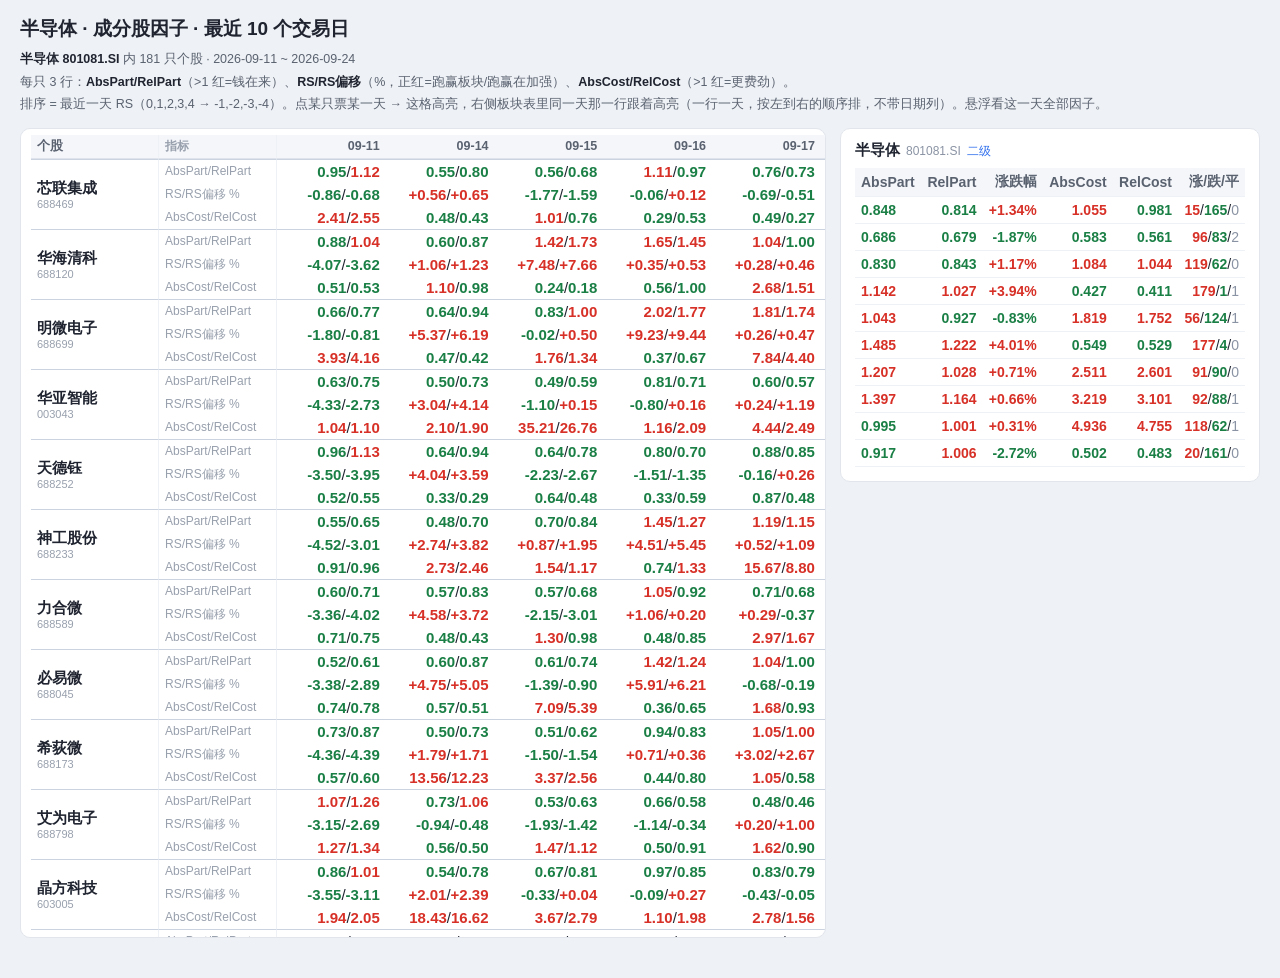
